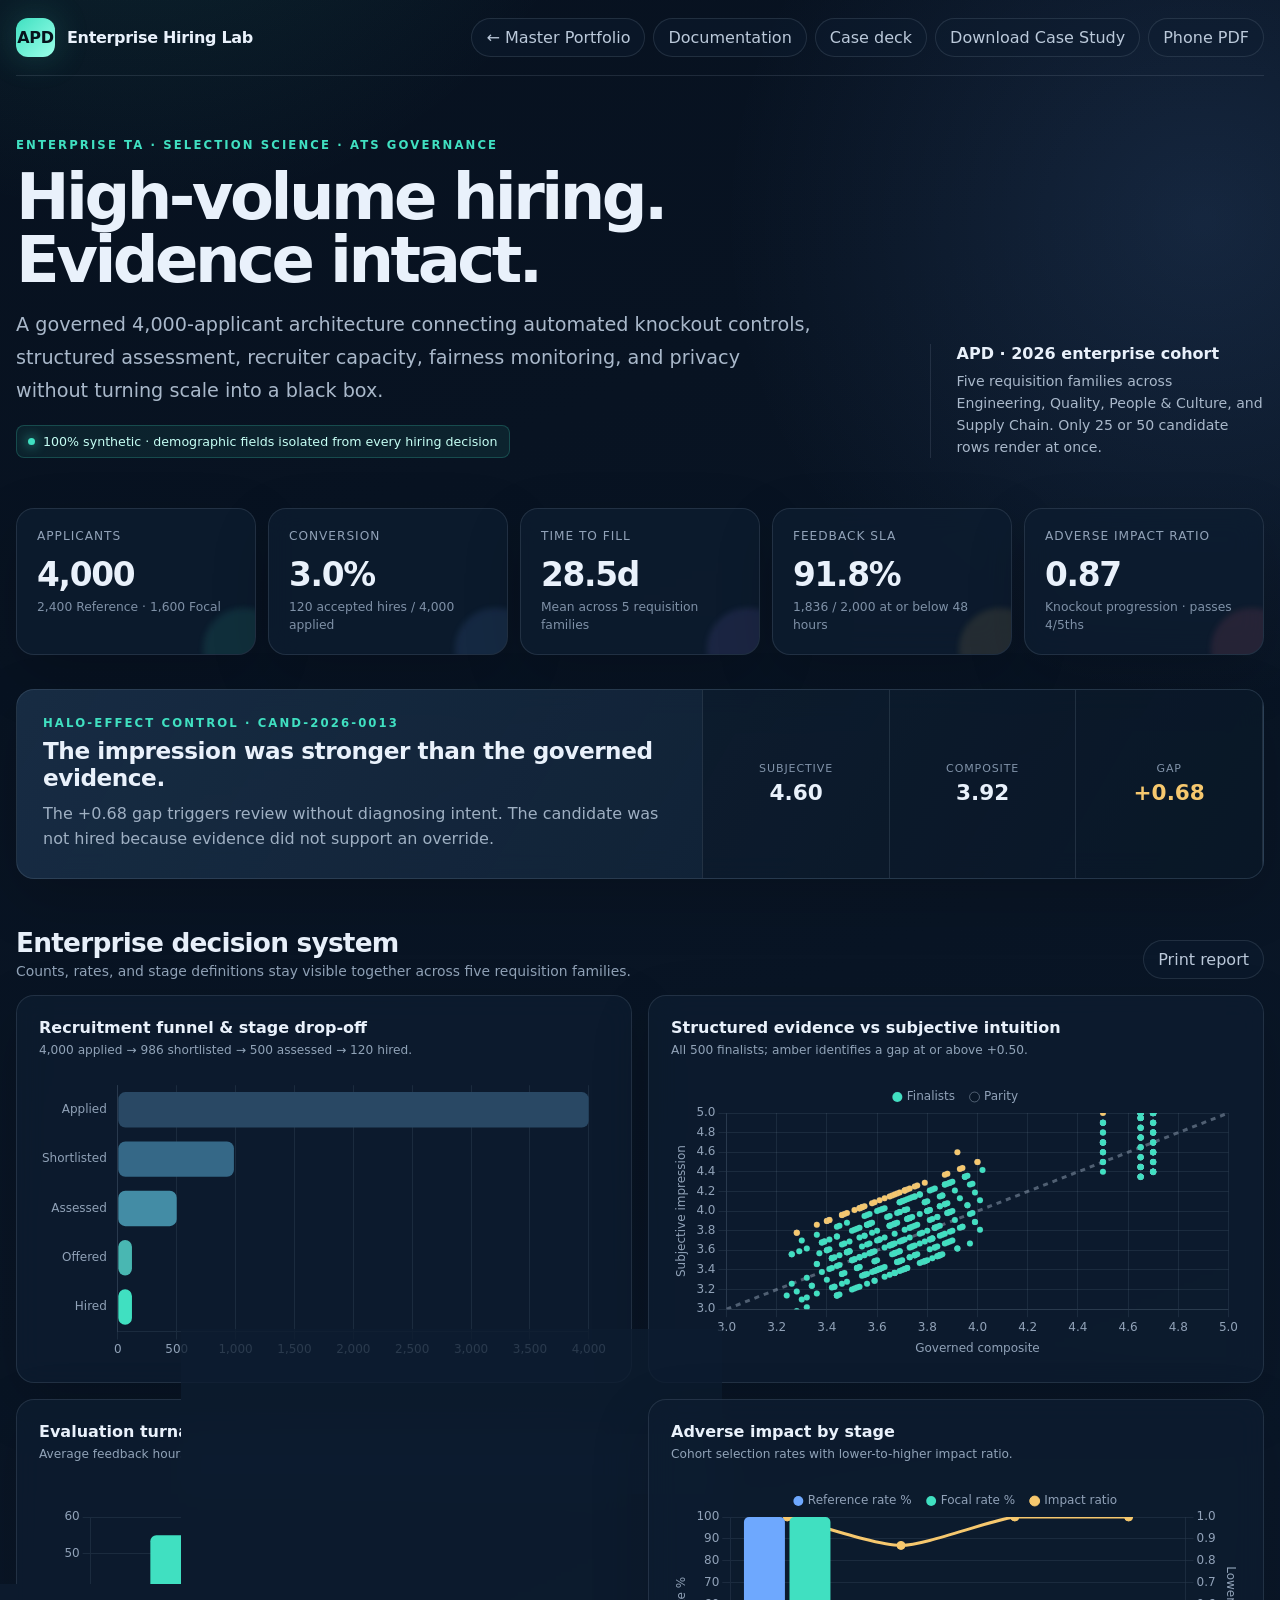
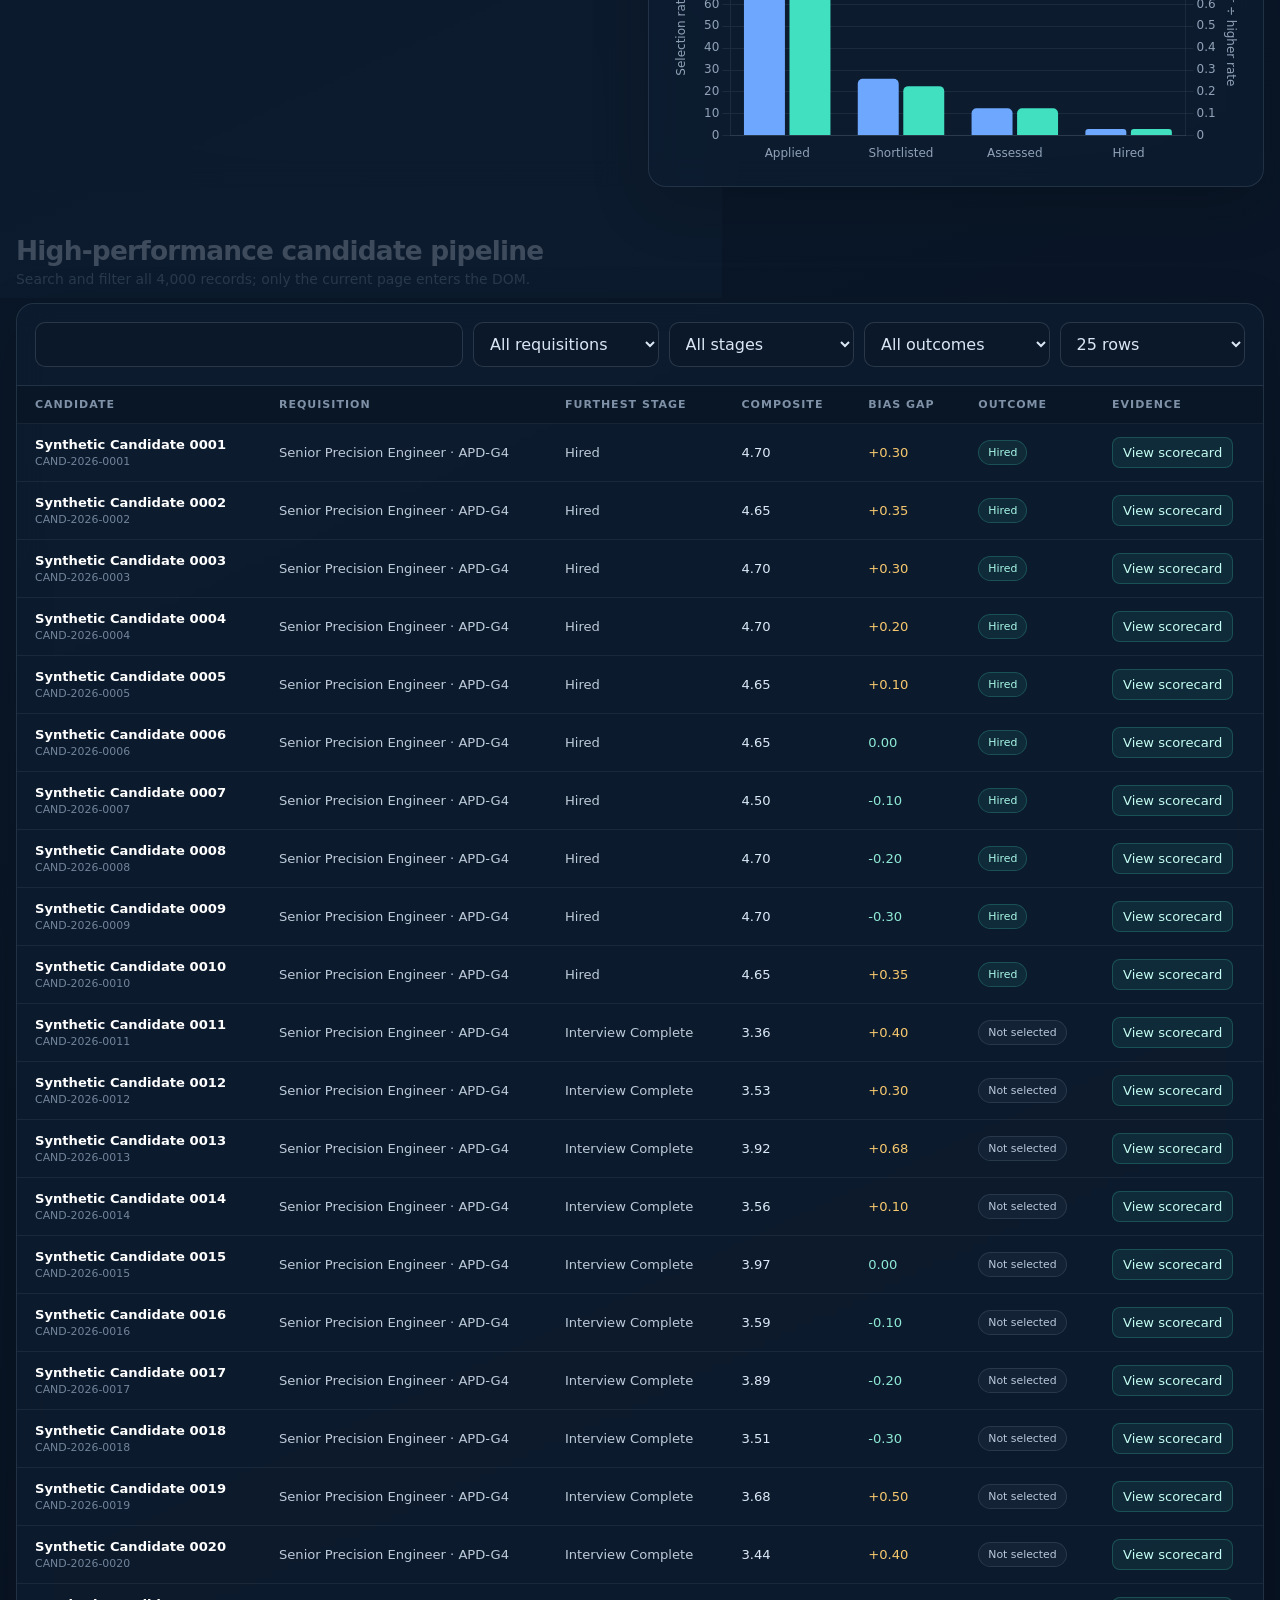
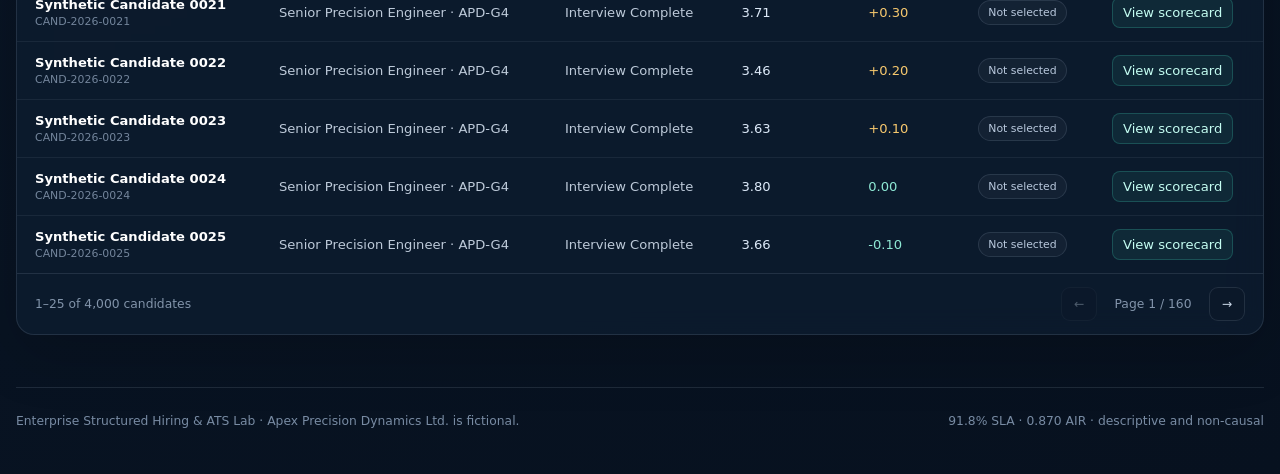
==== index.html @ 640406ba "feat: publish enterprise structured hiring and ATS architecture lab" ====
<!doctype html>
<html lang="en">
<head>
  <meta charset="utf-8">
  <meta name="viewport" content="width=device-width, initial-scale=1">
  <meta name="description" content="Enterprise high-volume structured hiring and ATS analytics using 4,000 fully synthetic candidates.">
  <title>Enterprise Structured Hiring & ATS Lab</title>
  <script src="vendor/chart.umd.min.js"></script>
  <style>
    :root{color-scheme:dark;--ink:#e9f1fb;--muted:#91a3b8;--panel:rgba(14,29,48,.78);--line:rgba(148,163,184,.17);--teal:#40e0c1;--blue:#6ea8fe;--amber:#f6c86e;--rose:#fb7185;--navy:#07111f}
    *{box-sizing:border-box}html{scroll-behavior:smooth}body{margin:0;min-height:100vh;color:var(--ink);background:radial-gradient(circle at 10% -8%,rgba(64,224,193,.13),transparent 32rem),radial-gradient(circle at 94% 6%,rgba(110,168,254,.13),transparent 30rem),linear-gradient(155deg,#07111f,#0a1728 48%,#07111f);font-family:Inter,ui-sans-serif,system-ui,-apple-system,BlinkMacSystemFont,"Segoe UI",sans-serif}
    body::before{content:"";position:fixed;inset:0;pointer-events:none;opacity:.18;background-image:linear-gradient(rgba(255,255,255,.025) 1px,transparent 1px),linear-gradient(90deg,rgba(255,255,255,.025) 1px,transparent 1px);background-size:42px 42px;mask-image:linear-gradient(to bottom,black,transparent 75%)}
    a{color:inherit}button,input,select{font:inherit}button{cursor:pointer}.shell{width:min(1500px,calc(100% - 32px));margin:auto;position:relative;z-index:1}.topbar{height:76px;display:flex;align-items:center;justify-content:space-between;border-bottom:1px solid var(--line)}.brand{display:flex;align-items:center;gap:12px;font-weight:800;letter-spacing:-.02em}.brand-mark{width:39px;height:39px;border-radius:12px;display:grid;place-items:center;color:#06131c;background:linear-gradient(135deg,var(--teal),#9bffe9);box-shadow:0 0 35px rgba(64,224,193,.22)}.nav{display:flex;gap:8px}.nav a,.ghost-btn{text-decoration:none;color:#bbc9da;border:1px solid var(--line);border-radius:999px;padding:9px 14px;background:rgba(15,29,48,.46);transition:.2s}.nav a:hover,.ghost-btn:hover{color:white;border-color:rgba(64,224,193,.45);transform:translateY(-1px)}
    .hero{display:grid;grid-template-columns:1.45fr .55fr;gap:32px;padding:62px 0 34px;align-items:end}.eyebrow{color:var(--teal);text-transform:uppercase;letter-spacing:.18em;font-size:.73rem;font-weight:850}h1{max-width:1000px;margin:14px 0 18px;font-size:clamp(2.6rem,5vw,5.5rem);line-height:.98;letter-spacing:-.055em}.hero p{max-width:800px;margin:0;color:#a9b8ca;font-size:clamp(1rem,1.5vw,1.2rem);line-height:1.7}.hero-aside{border-left:1px solid var(--line);padding-left:26px}.hero-aside strong{display:block;margin-bottom:8px}.hero-aside p{font-size:.88rem;line-height:1.55}.privacy-pill{display:inline-flex;align-items:center;gap:8px;margin-top:18px;padding:8px 11px;border-radius:8px;color:#c6fff5;background:rgba(64,224,193,.08);border:1px solid rgba(64,224,193,.22);font-size:.79rem}.dot{width:7px;height:7px;border-radius:50%;background:var(--teal);box-shadow:0 0 12px var(--teal)}
    .glass{border:1px solid var(--line);border-radius:18px;background:var(--panel);box-shadow:0 20px 60px rgba(0,0,0,.16);backdrop-filter:blur(14px)}.kpis{display:grid;grid-template-columns:repeat(5,1fr);gap:12px;margin:16px 0 34px}.kpi{padding:20px;min-height:138px;position:relative;overflow:hidden}.kpi::after{content:"";position:absolute;width:82px;height:82px;right:-30px;bottom:-36px;border-radius:50%;background:var(--accent,var(--teal));opacity:.11;filter:blur(3px)}.kpi-label{color:#91a2b8;font-size:.76rem;text-transform:uppercase;letter-spacing:.08em}.kpi-value{margin:13px 0 5px;font-size:2.05rem;letter-spacing:-.04em;font-weight:840}.kpi-note{color:#7f91a7;font-size:.77rem;line-height:1.4}
    .story{display:grid;grid-template-columns:1.1fr .9fr;margin-bottom:24px;overflow:hidden;background:linear-gradient(120deg,rgba(25,46,70,.92),rgba(13,31,50,.76))}.story-main{padding:26px}.story h2{margin:7px 0 10px;font-size:1.45rem;letter-spacing:-.02em}.story p{margin:0;color:#9fb0c3;line-height:1.6}.story-math{display:grid;grid-template-columns:repeat(3,1fr);background:rgba(4,13,24,.34);border-left:1px solid var(--line)}.story-math div{padding:24px 14px;display:grid;place-content:center;text-align:center;border-right:1px solid var(--line)}.story-math span{color:#8193a9;font-size:.69rem;text-transform:uppercase;letter-spacing:.08em}.story-math strong{margin-top:5px;font-size:1.35rem}.warn{color:var(--amber)}
    .section-head{display:flex;align-items:end;justify-content:space-between;gap:16px;margin:48px 0 16px}.section-head h2{margin:0;font-size:1.65rem;letter-spacing:-.03em}.section-head p{margin:5px 0 0;color:var(--muted);font-size:.87rem}.chart-grid{display:grid;grid-template-columns:repeat(2,minmax(0,1fr));gap:16px}.chart-card{min-height:370px;padding:22px}.chart-card h3{margin:0;font-size:1rem}.chart-card p{margin:6px 0 18px;color:var(--muted);font-size:.76rem}.chart-wrap{position:relative;height:285px}.chart-note{height:100%;display:grid;place-items:center;text-align:center;color:var(--muted);padding:20px;border:1px dashed var(--line);border-radius:12px}
    .pipeline{margin-bottom:52px;overflow:hidden}.toolbar{padding:18px;display:grid;grid-template-columns:minmax(230px,1.5fr) repeat(4,minmax(145px,.65fr));gap:10px;border-bottom:1px solid var(--line)}.control{width:100%;color:#dbe6f4;background:#0b1829;border:1px solid rgba(148,163,184,.22);border-radius:10px;padding:11px 12px;outline:none}.control:focus{border-color:var(--teal);box-shadow:0 0 0 3px rgba(64,224,193,.1)}select.control{color-scheme:dark}.table-scroll{overflow:auto;min-height:370px}table{width:100%;min-width:1020px;border-collapse:collapse}th{padding:12px 18px;color:#7f91a7;font-size:.69rem;text-transform:uppercase;letter-spacing:.09em;font-weight:750;text-align:left;background:rgba(4,13,24,.34)}td{padding:13px 18px;border-top:1px solid rgba(148,163,184,.1);color:#bdcad9;font-size:.82rem;vertical-align:middle}tbody tr:hover{background:rgba(110,168,254,.045)}.candidate{color:white;font-weight:720}.candidate small{display:block;color:#73859b;font-weight:500;margin-top:3px}.badge{display:inline-flex;border-radius:999px;padding:5px 9px;font-size:.68rem;border:1px solid var(--line);white-space:nowrap}.badge.good{color:#a9f9e8;background:rgba(64,224,193,.08);border-color:rgba(64,224,193,.22)}.badge.neutral{color:#b9c9dd;background:rgba(148,163,184,.06)}.score{color:#dce9f8;font-variant-numeric:tabular-nums}.gap-pos{color:var(--amber)}.gap-neg{color:#8ee8d4}.view-btn{color:#c4fdf2;background:rgba(64,224,193,.08);border:1px solid rgba(64,224,193,.22);border-radius:8px;padding:7px 10px}.view-btn:hover{background:rgba(64,224,193,.14)}
    .table-foot{padding:13px 18px;color:#8294aa;border-top:1px solid var(--line);font-size:.77rem;display:flex;justify-content:space-between;align-items:center;gap:16px}.pager{display:flex;align-items:center;gap:8px}.pager button{min-width:36px;height:34px;border-radius:9px;color:#c8d5e5;background:#0b1829;border:1px solid var(--line)}.pager button:disabled{opacity:.35;cursor:default}#page-indicator{min-width:96px;text-align:center;font-variant-numeric:tabular-nums}
    .drawer-layer{position:fixed;inset:0;z-index:50;visibility:hidden;pointer-events:none}.drawer-layer.open{visibility:visible;pointer-events:auto}.drawer-backdrop{position:absolute;inset:0;border:0;width:100%;background:rgba(1,7,15,.72);opacity:0;transition:opacity .25s}.drawer-layer.open .drawer-backdrop{opacity:1}.drawer{position:absolute;right:0;top:0;width:min(560px,100%);height:100%;overflow:auto;transform:translateX(102%);transition:transform .28s;padding:28px;background:#0a1727;border-left:1px solid rgba(148,163,184,.22);box-shadow:-30px 0 80px rgba(0,0,0,.35)}.drawer-layer.open .drawer{transform:translateX(0)}.drawer-close{float:right;width:38px;height:38px;border-radius:10px;color:#c9d6e5;background:#11243a;border:1px solid var(--line)}.drawer h2{margin:28px 0 4px;font-size:1.65rem}.drawer-sub{color:var(--muted);font-size:.82rem}.score-grid{display:grid;grid-template-columns:repeat(2,1fr);gap:10px;margin:22px 0}.mini{padding:15px;border-radius:12px;background:#0e2034;border:1px solid var(--line)}.mini span{display:block;color:#8092a8;font-size:.67rem;text-transform:uppercase;letter-spacing:.07em}.mini strong{display:block;margin-top:7px;font-size:1.2rem}.drawer-section{margin-top:26px}.drawer-section h3{font-size:.8rem;text-transform:uppercase;letter-spacing:.09em;color:#92a5bc}.bar-item{margin:13px 0}.bar-meta{display:flex;justify-content:space-between;gap:12px;font-size:.77rem;margin-bottom:6px}.meter{height:7px;border-radius:9px;background:#152b42;overflow:hidden}.meter i{display:block;height:100%;background:linear-gradient(90deg,var(--blue),var(--teal));border-radius:inherit}.formula{padding:16px;border-radius:12px;background:rgba(246,200,110,.06);border:1px solid rgba(246,200,110,.2);color:#f1dba9;font:.81rem/1.7 ui-monospace,SFMono-Regular,Menlo,monospace}.note-list{margin:0;padding-left:18px;color:#aab8c9;font-size:.81rem;line-height:1.65}.page-foot{padding:26px 0 46px;border-top:1px solid var(--line);color:#788ba3;font-size:.77rem;display:flex;justify-content:space-between;gap:20px}
    @media(max-width:1180px){.toolbar{grid-template-columns:repeat(3,1fr)}.hero{grid-template-columns:1fr}.hero-aside{border-left:0;border-top:1px solid var(--line);padding:18px 0 0}.kpis{grid-template-columns:repeat(3,1fr)}.story{grid-template-columns:1fr}.story-math{border-left:0;border-top:1px solid var(--line)}}@media(max-width:760px){.shell{width:min(100% - 22px,1500px)}.topbar{height:auto;padding:15px 0;align-items:stretch;flex-direction:column;gap:14px}.brand{min-height:44px}.nav{display:grid;grid-template-columns:repeat(2,minmax(0,1fr));width:100%;gap:8px}.nav a{display:flex;min-height:44px;align-items:center;justify-content:center;padding:8px 9px;text-align:center;font-size:.75rem}.nav a:last-child{grid-column:1/-1}.hero{padding-top:38px}.kpis,.chart-grid{grid-template-columns:1fr}.kpi{min-height:110px}.story-math{grid-template-columns:1fr}.story-math div{border-right:0;border-bottom:1px solid var(--line)}.toolbar{grid-template-columns:1fr}.control,.view-btn,.ghost-btn,.pager button{min-height:44px}.table-scroll{overscroll-behavior-inline:contain;-webkit-overflow-scrolling:touch}.section-head{align-items:flex-start;flex-direction:column}.table-foot,.page-foot{align-items:flex-start;flex-direction:column}.pager{width:100%;justify-content:space-between}}
    @media print{body{background:white;color:#102033}body::before,.topbar,.toolbar,.view-btn,.drawer-layer,.pager{display:none!important}.shell{width:100%}.hero{padding:20px 0}.hero p,.kpi-note,.section-head p,.chart-card p{color:#45566b}.glass,.chart-card,.kpi{background:white;color:#102033;box-shadow:none;border-color:#cbd5e1;break-inside:avoid}.kpis{grid-template-columns:repeat(5,1fr)}.pipeline{overflow:visible}table{min-width:0}}@media(prefers-reduced-motion:reduce){*,*::before,*::after{scroll-behavior:auto!important;transition:none!important;animation:none!important}}
  </style>
</head>
<body>
  <div class="shell">
    <header class="topbar"><div class="brand"><span class="brand-mark">APD</span><span>Enterprise Hiring Lab</span></div><nav class="nav" aria-label="Project navigation"><a href="https://azim-ux.github.io/people-operations-hris-portfolio/">← Master Portfolio</a><a href="README.md">Documentation</a><a href="slides.html">Case deck</a><a href="Structured_Hiring_and_ATS_Architecture_Case_Study.pdf" download>Download Case Study</a><a href="Structured_Hiring_and_ATS_Architecture_Mobile_Case_Study.pdf" target="_blank" rel="noopener">Phone PDF</a></nav></header>
    <main>
      <section class="hero">
        <div><div class="eyebrow">Enterprise TA · Selection science · ATS governance</div><h1>High-volume hiring. Evidence intact.</h1><p>A governed 4,000-applicant architecture connecting automated knockout controls, structured assessment, recruiter capacity, fairness monitoring, and privacy without turning scale into a black box.</p><div class="privacy-pill"><span class="dot"></span>100% synthetic · demographic fields isolated from every hiring decision</div></div>
        <aside class="hero-aside"><strong>APD · 2026 enterprise cohort</strong><p>Five requisition families across Engineering, Quality, People & Culture, and Supply Chain. Only 25 or 50 candidate rows render at once.</p></aside>
      </section>
      <section class="kpis" aria-label="Governed enterprise hiring KPIs">
        <article class="glass kpi" style="--accent:#40e0c1"><div class="kpi-label">Applicants</div><div class="kpi-value">4,000</div><div class="kpi-note">2,400 Reference · 1,600 Focal</div></article>
        <article class="glass kpi" style="--accent:#6ea8fe"><div class="kpi-label">Conversion</div><div class="kpi-value">3.0%</div><div class="kpi-note">120 accepted hires / 4,000 applied</div></article>
        <article class="glass kpi" style="--accent:#9f8cff"><div class="kpi-label">Time to fill</div><div class="kpi-value">28.5d</div><div class="kpi-note">Mean across 5 requisition families</div></article>
        <article class="glass kpi" style="--accent:#f6c86e"><div class="kpi-label">Feedback SLA</div><div class="kpi-value">91.8%</div><div class="kpi-note">1,836 / 2,000 at or below 48 hours</div></article>
        <article class="glass kpi" style="--accent:#fb7185"><div class="kpi-label">Adverse impact ratio</div><div class="kpi-value">0.87</div><div class="kpi-note">Knockout progression · passes 4/5ths</div></article>
      </section>
      <section class="glass story" aria-labelledby="control-title"><div class="story-main"><div class="eyebrow">Halo-effect control · CAND-2026-0013</div><h2 id="control-title">The impression was stronger than the governed evidence.</h2><p>The +0.68 gap triggers review without diagnosing intent. The candidate was not hired because evidence did not support an override.</p></div><div class="story-math"><div><span>Subjective</span><strong>4.60</strong></div><div><span>Composite</span><strong>3.92</strong></div><div><span>Gap</span><strong class="warn">+0.68</strong></div></div></section>
      <div class="section-head"><div><h2>Enterprise decision system</h2><p>Counts, rates, and stage definitions stay visible together across five requisition families.</p></div><button class="ghost-btn" type="button" onclick="window.print()">Print report</button></div>
      <section class="chart-grid" aria-label="Interactive hiring visualizations">
        <article class="glass chart-card"><h3>Recruitment funnel & stage drop-off</h3><p>4,000 applied → 986 shortlisted → 500 assessed → 120 hired.</p><div class="chart-wrap"><canvas id="funnel-chart" role="img" aria-label="Recruitment funnel bar chart">Applied 4000; shortlisted 986; interviewed 500; offered 120; hired 120.</canvas></div></article>
        <article class="glass chart-card"><h3>Structured evidence vs subjective intuition</h3><p>All 500 finalists; amber identifies a gap at or above +0.50.</p><div class="chart-wrap"><canvas id="bias-chart" role="img" aria-label="Scatter chart comparing composite and subjective scores">Finalist score comparison.</canvas></div></article>
        <article class="glass chart-card"><h3>Evaluation turnaround & SLA by department</h3><p>Average feedback hours with percent submitted at or below 48 hours.</p><div class="chart-wrap"><canvas id="sla-chart" role="img" aria-label="Grouped bar chart of turnaround and SLA by department">Department feedback performance.</canvas></div></article>
        <article class="glass chart-card"><h3>Adverse impact by stage</h3><p>Cohort selection rates with lower-to-higher impact ratio.</p><div class="chart-wrap"><canvas id="fairness-chart" role="img" aria-label="Combined chart of selection rates and adverse impact">Cohort progression rates.</canvas></div></article>
      </section>
      <div class="section-head" id="pipeline"><div><h2>High-performance candidate pipeline</h2><p>Search and filter all 4,000 records; only the current page enters the DOM.</p></div></div>
      <section class="glass pipeline" aria-label="Candidate pipeline">
        <div class="toolbar">
          <input class="control" id="candidate-search" type="search" aria-label="Search candidate name or ID">
          <select class="control" id="requisition-filter" aria-label="Filter by requisition"><option value="">All requisitions</option><option value="REQ-2026-ENG-G4">Senior Precision Engineer</option><option value="REQ-2026-ENG-G1">CNC Machinist Trainee</option><option value="REQ-2026-QUA-G3">Quality Assurance Specialist</option><option value="REQ-2026-PNC-G2">People Operations Specialist</option><option value="REQ-2026-SCM-G2">Supply Chain Associate</option></select>
          <select class="control" id="stage-filter" aria-label="Filter by stage"><option value="">All stages</option><option>Application Review</option><option>Shortlisted</option><option>Interview Complete</option><option>Hired</option></select>
          <select class="control" id="status-filter" aria-label="Filter by outcome"><option value="">All outcomes</option><option value="Hired">Hired</option><option value="Not selected">Not selected</option></select>
          <select class="control" id="page-size" aria-label="Rows per page"><option value="25" selected>25 rows</option><option value="50">50 rows</option></select>
        </div>
        <div class="table-scroll"><table><thead><tr><th>Candidate</th><th>Requisition</th><th>Furthest stage</th><th>Composite</th><th>Bias gap</th><th>Outcome</th><th>Evidence</th></tr></thead><tbody id="pipeline-table-body"></tbody></table></div>
        <div class="table-foot"><span id="result-count">1–25 of 4,000 candidates</span><div class="pager"><button id="previous-page" type="button" aria-label="Previous candidate page">←</button><span id="page-indicator">Page 1 / 160</span><button id="next-page" type="button" aria-label="Next candidate page">→</button></div></div>
      </section>
    </main>
    <footer class="page-foot"><span>Enterprise Structured Hiring & ATS Lab · Apex Precision Dynamics Ltd. is fictional.</span><span>91.8% SLA · 0.870 AIR · descriptive and non-causal</span></footer>
  </div>
  <div class="drawer-layer" id="scorecard-drawer" aria-hidden="true"><button class="drawer-backdrop" type="button" aria-label="Close scorecard"></button><aside class="drawer" role="dialog" aria-modal="true" aria-labelledby="drawer-title"><button class="drawer-close" id="close-scorecard" type="button" aria-label="Close scorecard">×</button><div id="drawer-content"></div></aside></div>
  <script id="requisitions-data" type="application/json">[
{"Requisition_ID":"REQ-2026-ENG-G4","Job_Title":"Senior Precision Engineer","Department":"Engineering","Grade":"APD-G4","Hiring_Manager_ID":"APD-MGR-01","Target_Headcount":"10","Open_Date":"2026-01-05","Close_Date":"2026-02-08","Days_to_Fill":"34.0","Status":"Filled","Sourcing_Channel_Primary":"LinkedIn Recruiter","Total_Applicants":"800","Shortlisted":"197","Interviewed":"100","Offered":"10","Hired":"10"},
{"Requisition_ID":"REQ-2026-ENG-G1","Job_Title":"CNC Precision Machinist Trainee","Department":"Engineering","Grade":"APD-G1","Hiring_Manager_ID":"APD-MGR-04","Target_Headcount":"60","Open_Date":"2026-01-10","Close_Date":"2026-02-01","Days_to_Fill":"22.0","Status":"Filled","Sourcing_Channel_Primary":"Skills Academy","Total_Applicants":"1600","Shortlisted":"395","Interviewed":"200","Offered":"60","Hired":"60"},
{"Requisition_ID":"REQ-2026-QUA-G3","Job_Title":"Quality Assurance Specialist","Department":"Quality","Grade":"APD-G3","Hiring_Manager_ID":"APD-MGR-03","Target_Headcount":"15","Open_Date":"2026-02-01","Close_Date":"2026-03-03","Days_to_Fill":"30.0","Status":"Filled","Sourcing_Channel_Primary":"Employee Referral","Total_Applicants":"600","Shortlisted":"148","Interviewed":"75","Offered":"15","Hired":"15"},
{"Requisition_ID":"REQ-2026-PNC-G2","Job_Title":"People Operations Specialist","Department":"People & Culture","Grade":"APD-G2","Hiring_Manager_ID":"APD-MGR-02","Target_Headcount":"10","Open_Date":"2026-01-15","Close_Date":"2026-02-10","Days_to_Fill":"26.0","Status":"Filled","Sourcing_Channel_Primary":"Direct Career Portal","Total_Applicants":"400","Shortlisted":"98","Interviewed":"50","Offered":"10","Hired":"10"},
{"Requisition_ID":"REQ-2026-SCM-G2","Job_Title":"Supply Chain & Logistics Associate","Department":"Supply Chain","Grade":"APD-G2","Hiring_Manager_ID":"APD-MGR-05","Target_Headcount":"25","Open_Date":"2026-02-05","Close_Date":"2026-03-07","Days_to_Fill":"30.5","Status":"Filled","Sourcing_Channel_Primary":"Regional Hiring Drive","Total_Applicants":"600","Shortlisted":"148","Interviewed":"75","Offered":"25","Hired":"25"}
]</script>
  <script id="candidates-data" type="application/json">[
{"Candidate_ID":"CAND-2026-0001","Full_Name":"Synthetic Candidate 0001","Gender":"Male","Demographic_Cohort":"Reference Group","Requisition_ID":"REQ-2026-ENG-G4","Applied_Date":"2026-01-12","Source_Channel":"Skills Academy","Current_Stage":"Hired","Disposition_Reason":"Selected - highest governed composite","Resume_Screen_Score":"4.10","Phone_Screen_Score":"4.30","Work_Sample_Score":"4.80","Structured_Interview_Score":"4.65","Job_Knowledge_Score":"4.60","Composite_Score":"4.70","Subjective_Impression_Score":"5.00","Bias_Variance_Gap":"0.30","Offer_Extended":"Yes","Offer_Accepted":"Yes","Hired_Date":"2026-02-08"},
{"Candidate_ID":"CAND-2026-0002","Full_Name":"Synthetic Candidate 0002","Gender":"Male","Demographic_Cohort":"Reference Group","Requisition_ID":"REQ-2026-ENG-G4","Applied_Date":"2026-01-06","Source_Channel":"Direct Career Portal","Current_Stage":"Hired","Disposition_Reason":"Selected - highest governed composite","Resume_Screen_Score":"3.40","Phone_Screen_Score":"3.80","Work_Sample_Score":"4.60","Structured_Interview_Score":"4.63","Job_Knowledge_Score":"4.80","Composite_Score":"4.65","Subjective_Impression_Score":"5.00","Bias_Variance_Gap":"0.35","Offer_Extended":"Yes","Offer_Accepted":"Yes","Hired_Date":"2026-02-08"},
{"Candidate_ID":"CAND-2026-0003","Full_Name":"Synthetic Candidate 0003","Gender":"Male","Demographic_Cohort":"Reference Group","Requisition_ID":"REQ-2026-ENG-G4","Applied_Date":"2026-01-13","Source_Channel":"Regional Hiring Drive","Current_Stage":"Hired","Disposition_Reason":"Selected - highest governed composite","Resume_Screen_Score":"4.10","Phone_Screen_Score":"3.30","Work_Sample_Score":"4.90","Structured_Interview_Score":"4.60","Job_Knowledge_Score":"4.50","Composite_Score":"4.70","Subjective_Impression_Score":"5.00","Bias_Variance_Gap":"0.30","Offer_Extended":"Yes","Offer_Accepted":"Yes","Hired_Date":"2026-02-08"},
{"Candidate_ID":"CAND-2026-0004","Full_Name":"Synthetic Candidate 0004","Gender":"Female","Demographic_Cohort":"Focal Group","Requisition_ID":"REQ-2026-ENG-G4","Applied_Date":"2026-01-07","Source_Channel":"Employee Referral","Current_Stage":"Hired","Disposition_Reason":"Selected - highest governed composite","Resume_Screen_Score":"3.40","Phone_Screen_Score":"4.40","Work_Sample_Score":"4.80","Structured_Interview_Score":"4.65","Job_Knowledge_Score":"4.60","Composite_Score":"4.70","Subjective_Impression_Score":"4.90","Bias_Variance_Gap":"0.20","Offer_Extended":"Yes","Offer_Accepted":"Yes","Hired_Date":"2026-02-08"},
{"Candidate_ID":"CAND-2026-0005","Full_Name":"Synthetic Candidate 0005","Gender":"Female","Demographic_Cohort":"Focal Group","Requisition_ID":"REQ-2026-ENG-G4","Applied_Date":"2026-01-14","Source_Channel":"LinkedIn Recruiter","Current_Stage":"Hired","Disposition_Reason":"Selected - highest governed composite","Resume_Screen_Score":"4.10","Phone_Screen_Score":"3.90","Work_Sample_Score":"4.60","Structured_Interview_Score":"4.63","Job_Knowledge_Score":"4.80","Composite_Score":"4.65","Subjective_Impression_Score":"4.75","Bias_Variance_Gap":"0.10","Offer_Extended":"Yes","Offer_Accepted":"Yes","Hired_Date":"2026-02-08"},
{"Candidate_ID":"CAND-2026-0006","Full_Name":"Synthetic Candidate 0006","Gender":"Male","Demographic_Cohort":"Reference Group","Requisition_ID":"REQ-2026-ENG-G4","Applied_Date":"2026-01-08","Source_Channel":"Skills Academy","Current_Stage":"Hired","Disposition_Reason":"Selected - highest governed composite","Resume_Screen_Score":"3.40","Phone_Screen_Score":"3.40","Work_Sample_Score":"4.70","Structured_Interview_Score":"4.58","Job_Knowledge_Score":"4.70","Composite_Score":"4.65","Subjective_Impression_Score":"4.65","Bias_Variance_Gap":"0.00","Offer_Extended":"Yes","Offer_Accepted":"Yes","Hired_Date":"2026-02-08"},
{"Candidate_ID":"CAND-2026-0007","Full_Name":"Synthetic Candidate 0007","Gender":"Male","Demographic_Cohort":"Reference Group","Requisition_ID":"REQ-2026-ENG-G4","Applied_Date":"2026-01-15","Source_Channel":"Direct Career Portal","Current_Stage":"Hired","Disposition_Reason":"Selected - highest governed composite","Resume_Screen_Score":"4.10","Phone_Screen_Score":"4.50","Work_Sample_Score":"4.50","Structured_Interview_Score":"4.55","Job_Knowledge_Score":"4.40","Composite_Score":"4.50","Subjective_Impression_Score":"4.40","Bias_Variance_Gap":"-0.10","Offer_Extended":"Yes","Offer_Accepted":"Yes","Hired_Date":"2026-02-08"},
{"Candidate_ID":"CAND-2026-0008","Full_Name":"Synthetic Candidate 0008","Gender":"Male","Demographic_Cohort":"Reference Group","Requisition_ID":"REQ-2026-ENG-G4","Applied_Date":"2026-01-09","Source_Channel":"Regional Hiring Drive","Current_Stage":"Hired","Disposition_Reason":"Selected - highest governed composite","Resume_Screen_Score":"3.40","Phone_Screen_Score":"4.00","Work_Sample_Score":"4.80","Structured_Interview_Score":"4.65","Job_Knowledge_Score":"4.60","Composite_Score":"4.70","Subjective_Impression_Score":"4.50","Bias_Variance_Gap":"-0.20","Offer_Extended":"Yes","Offer_Accepted":"Yes","Hired_Date":"2026-02-08"},
{"Candidate_ID":"CAND-2026-0009","Full_Name":"Synthetic Candidate 0009","Gender":"Female","Demographic_Cohort":"Focal Group","Requisition_ID":"REQ-2026-ENG-G4","Applied_Date":"2026-01-16","Source_Channel":"Employee Referral","Current_Stage":"Hired","Disposition_Reason":"Selected - highest governed composite","Resume_Screen_Score":"4.10","Phone_Screen_Score":"3.50","Work_Sample_Score":"4.90","Structured_Interview_Score":"4.60","Job_Knowledge_Score":"4.50","Composite_Score":"4.70","Subjective_Impression_Score":"4.40","Bias_Variance_Gap":"-0.30","Offer_Extended":"Yes","Offer_Accepted":"Yes","Hired_Date":"2026-02-08"},
{"Candidate_ID":"CAND-2026-0010","Full_Name":"Synthetic Candidate 0010","Gender":"Female","Demographic_Cohort":"Focal Group","Requisition_ID":"REQ-2026-ENG-G4","Applied_Date":"2026-01-10","Source_Channel":"LinkedIn Recruiter","Current_Stage":"Hired","Disposition_Reason":"Selected - highest governed composite","Resume_Screen_Score":"3.40","Phone_Screen_Score":"4.60","Work_Sample_Score":"4.70","Structured_Interview_Score":"4.58","Job_Knowledge_Score":"4.70","Composite_Score":"4.65","Subjective_Impression_Score":"5.00","Bias_Variance_Gap":"0.35","Offer_Extended":"Yes","Offer_Accepted":"Yes","Hired_Date":"2026-02-08"},
{"Candidate_ID":"CAND-2026-0011","Full_Name":"Synthetic Candidate 0011","Gender":"Male","Demographic_Cohort":"Reference Group","Requisition_ID":"REQ-2026-ENG-G4","Applied_Date":"2026-01-17","Source_Channel":"Skills Academy","Current_Stage":"Interview Complete","Disposition_Reason":"Composite below requisition threshold","Resume_Screen_Score":"4.10","Phone_Screen_Score":"4.10","Work_Sample_Score":"3.20","Structured_Interview_Score":"3.40","Job_Knowledge_Score":"3.60","Composite_Score":"3.36","Subjective_Impression_Score":"3.76","Bias_Variance_Gap":"0.40","Offer_Extended":"No","Offer_Accepted":"No","Hired_Date":""},
{"Candidate_ID":"CAND-2026-0012","Full_Name":"Synthetic Candidate 0012","Gender":"Male","Demographic_Cohort":"Reference Group","Requisition_ID":"REQ-2026-ENG-G4","Applied_Date":"2026-01-11","Source_Channel":"Direct Career Portal","Current_Stage":"Interview Complete","Disposition_Reason":"Composite below requisition threshold","Resume_Screen_Score":"3.40","Phone_Screen_Score":"3.60","Work_Sample_Score":"3.70","Structured_Interview_Score":"3.58","Job_Knowledge_Score":"3.10","Composite_Score":"3.53","Subjective_Impression_Score":"3.83","Bias_Variance_Gap":"0.30","Offer_Extended":"No","Offer_Accepted":"No","Hired_Date":""},
{"Candidate_ID":"CAND-2026-0013","Full_Name":"Synthetic Candidate 0013","Gender":"Male","Demographic_Cohort":"Reference Group","Requisition_ID":"REQ-2026-ENG-G4","Applied_Date":"2026-01-05","Source_Channel":"Regional Hiring Drive","Current_Stage":"Interview Complete","Disposition_Reason":"Halo Effect control - evidence did not support override","Resume_Screen_Score":"4.10","Phone_Screen_Score":"4.70","Work_Sample_Score":"4.00","Structured_Interview_Score":"3.80","Job_Knowledge_Score":"4.00","Composite_Score":"3.92","Subjective_Impression_Score":"4.60","Bias_Variance_Gap":"0.68","Offer_Extended":"No","Offer_Accepted":"No","Hired_Date":""},
{"Candidate_ID":"CAND-2026-0014","Full_Name":"Synthetic Candidate 0014","Gender":"Female","Demographic_Cohort":"Focal Group","Requisition_ID":"REQ-2026-ENG-G4","Applied_Date":"2026-01-12","Source_Channel":"Employee Referral","Current_Stage":"Interview Complete","Disposition_Reason":"Composite below requisition threshold","Resume_Screen_Score":"3.40","Phone_Screen_Score":"4.20","Work_Sample_Score":"3.60","Structured_Interview_Score":"3.65","Job_Knowledge_Score":"3.30","Composite_Score":"3.56","Subjective_Impression_Score":"3.66","Bias_Variance_Gap":"0.10","Offer_Extended":"No","Offer_Accepted":"No","Hired_Date":""},
{"Candidate_ID":"CAND-2026-0015","Full_Name":"Synthetic Candidate 0015","Gender":"Female","Demographic_Cohort":"Focal Group","Requisition_ID":"REQ-2026-ENG-G4","Applied_Date":"2026-01-06","Source_Channel":"LinkedIn Recruiter","Current_Stage":"Interview Complete","Disposition_Reason":"Composite below requisition threshold","Resume_Screen_Score":"4.10","Phone_Screen_Score":"3.70","Work_Sample_Score":"4.10","Structured_Interview_Score":"3.83","Job_Knowledge_Score":"4.00","Composite_Score":"3.97","Subjective_Impression_Score":"3.97","Bias_Variance_Gap":"0.00","Offer_Extended":"No","Offer_Accepted":"No","Hired_Date":""},
{"Candidate_ID":"CAND-2026-0016","Full_Name":"Synthetic Candidate 0016","Gender":"Male","Demographic_Cohort":"Reference Group","Requisition_ID":"REQ-2026-ENG-G4","Applied_Date":"2026-01-13","Source_Channel":"Skills Academy","Current_Stage":"Interview Complete","Disposition_Reason":"Composite below requisition threshold","Resume_Screen_Score":"3.40","Phone_Screen_Score":"3.20","Work_Sample_Score":"3.50","Structured_Interview_Score":"3.73","Job_Knowledge_Score":"3.50","Composite_Score":"3.59","Subjective_Impression_Score":"3.49","Bias_Variance_Gap":"-0.10","Offer_Extended":"No","Offer_Accepted":"No","Hired_Date":""},
{"Candidate_ID":"CAND-2026-0017","Full_Name":"Synthetic Candidate 0017","Gender":"Male","Demographic_Cohort":"Reference Group","Requisition_ID":"REQ-2026-ENG-G4","Applied_Date":"2026-01-07","Source_Channel":"Direct Career Portal","Current_Stage":"Interview Complete","Disposition_Reason":"Composite below requisition threshold","Resume_Screen_Score":"4.10","Phone_Screen_Score":"4.30","Work_Sample_Score":"4.00","Structured_Interview_Score":"3.63","Job_Knowledge_Score":"4.20","Composite_Score":"3.89","Subjective_Impression_Score":"3.69","Bias_Variance_Gap":"-0.20","Offer_Extended":"No","Offer_Accepted":"No","Hired_Date":""},
{"Candidate_ID":"CAND-2026-0018","Full_Name":"Synthetic Candidate 0018","Gender":"Male","Demographic_Cohort":"Reference Group","Requisition_ID":"REQ-2026-ENG-G4","Applied_Date":"2026-01-14","Source_Channel":"Regional Hiring Drive","Current_Stage":"Interview Complete","Disposition_Reason":"Composite below requisition threshold","Resume_Screen_Score":"3.40","Phone_Screen_Score":"3.80","Work_Sample_Score":"3.40","Structured_Interview_Score":"3.53","Job_Knowledge_Score":"3.70","Composite_Score":"3.51","Subjective_Impression_Score":"3.21","Bias_Variance_Gap":"-0.30","Offer_Extended":"No","Offer_Accepted":"No","Hired_Date":""},
{"Candidate_ID":"CAND-2026-0019","Full_Name":"Synthetic Candidate 0019","Gender":"Female","Demographic_Cohort":"Focal Group","Requisition_ID":"REQ-2026-ENG-G4","Applied_Date":"2026-01-08","Source_Channel":"Employee Referral","Current_Stage":"Interview Complete","Disposition_Reason":"Composite below requisition threshold","Resume_Screen_Score":"4.10","Phone_Screen_Score":"3.30","Work_Sample_Score":"3.90","Structured_Interview_Score":"3.70","Job_Knowledge_Score":"3.20","Composite_Score":"3.68","Subjective_Impression_Score":"4.18","Bias_Variance_Gap":"0.50","Offer_Extended":"No","Offer_Accepted":"No","Hired_Date":""},
{"Candidate_ID":"CAND-2026-0020","Full_Name":"Synthetic Candidate 0020","Gender":"Female","Demographic_Cohort":"Focal Group","Requisition_ID":"REQ-2026-ENG-G4","Applied_Date":"2026-01-15","Source_Channel":"LinkedIn Recruiter","Current_Stage":"Interview Complete","Disposition_Reason":"Composite below requisition threshold","Resume_Screen_Score":"3.40","Phone_Screen_Score":"4.40","Work_Sample_Score":"3.30","Structured_Interview_Score":"3.35","Job_Knowledge_Score":"3.90","Composite_Score":"3.44","Subjective_Impression_Score":"3.84","Bias_Variance_Gap":"0.40","Offer_Extended":"No","Offer_Accepted":"No","Hired_Date":""},
{"Candidate_ID":"CAND-2026-0021","Full_Name":"Synthetic Candidate 0021","Gender":"Male","Demographic_Cohort":"Reference Group","Requisition_ID":"REQ-2026-ENG-G4","Applied_Date":"2026-01-09","Source_Channel":"Skills Academy","Current_Stage":"Interview Complete","Disposition_Reason":"Composite below requisition threshold","Resume_Screen_Score":"4.10","Phone_Screen_Score":"3.90","Work_Sample_Score":"3.80","Structured_Interview_Score":"3.78","Job_Knowledge_Score":"3.40","Composite_Score":"3.71","Subjective_Impression_Score":"4.01","Bias_Variance_Gap":"0.30","Offer_Extended":"No","Offer_Accepted":"No","Hired_Date":""},
{"Candidate_ID":"CAND-2026-0022","Full_Name":"Synthetic Candidate 0022","Gender":"Male","Demographic_Cohort":"Reference Group","Requisition_ID":"REQ-2026-ENG-G4","Applied_Date":"2026-01-16","Source_Channel":"Direct Career Portal","Current_Stage":"Interview Complete","Disposition_Reason":"Composite below requisition threshold","Resume_Screen_Score":"3.40","Phone_Screen_Score":"3.40","Work_Sample_Score":"3.20","Structured_Interview_Score":"3.40","Job_Knowledge_Score":"4.10","Composite_Score":"3.46","Subjective_Impression_Score":"3.66","Bias_Variance_Gap":"0.20","Offer_Extended":"No","Offer_Accepted":"No","Hired_Date":""},
{"Candidate_ID":"CAND-2026-0023","Full_Name":"Synthetic Candidate 0023","Gender":"Male","Demographic_Cohort":"Reference Group","Requisition_ID":"REQ-2026-ENG-G4","Applied_Date":"2026-01-10","Source_Channel":"Regional Hiring Drive","Current_Stage":"Interview Complete","Disposition_Reason":"Composite below requisition threshold","Resume_Screen_Score":"4.10","Phone_Screen_Score":"4.50","Work_Sample_Score":"3.70","Structured_Interview_Score":"3.58","Job_Knowledge_Score":"3.60","Composite_Score":"3.63","Subjective_Impression_Score":"3.73","Bias_Variance_Gap":"0.10","Offer_Extended":"No","Offer_Accepted":"No","Hired_Date":""},
{"Candidate_ID":"CAND-2026-0024","Full_Name":"Synthetic Candidate 0024","Gender":"Female","Demographic_Cohort":"Focal Group","Requisition_ID":"REQ-2026-ENG-G4","Applied_Date":"2026-01-17","Source_Channel":"Employee Referral","Current_Stage":"Interview Complete","Disposition_Reason":"Composite below requisition threshold","Resume_Screen_Score":"3.40","Phone_Screen_Score":"4.00","Work_Sample_Score":"4.20","Structured_Interview_Score":"3.75","Job_Knowledge_Score":"3.10","Composite_Score":"3.80","Subjective_Impression_Score":"3.80","Bias_Variance_Gap":"0.00","Offer_Extended":"No","Offer_Accepted":"No","Hired_Date":""},
{"Candidate_ID":"CAND-2026-0025","Full_Name":"Synthetic Candidate 0025","Gender":"Female","Demographic_Cohort":"Focal Group","Requisition_ID":"REQ-2026-ENG-G4","Applied_Date":"2026-01-11","Source_Channel":"LinkedIn Recruiter","Current_Stage":"Interview Complete","Disposition_Reason":"Composite below requisition threshold","Resume_Screen_Score":"4.10","Phone_Screen_Score":"3.50","Work_Sample_Score":"3.60","Structured_Interview_Score":"3.65","Job_Knowledge_Score":"3.80","Composite_Score":"3.66","Subjective_Impression_Score":"3.56","Bias_Variance_Gap":"-0.10","Offer_Extended":"No","Offer_Accepted":"No","Hired_Date":""},
{"Candidate_ID":"CAND-2026-0026","Full_Name":"Synthetic Candidate 0026","Gender":"Male","Demographic_Cohort":"Reference Group","Requisition_ID":"REQ-2026-ENG-G4","Applied_Date":"2026-01-05","Source_Channel":"Skills Academy","Current_Stage":"Interview Complete","Disposition_Reason":"Composite below requisition threshold","Resume_Screen_Score":"3.40","Phone_Screen_Score":"4.60","Work_Sample_Score":"4.10","Structured_Interview_Score":"3.83","Job_Knowledge_Score":"3.30","Composite_Score":"3.83","Subjective_Impression_Score":"3.63","Bias_Variance_Gap":"-0.20","Offer_Extended":"No","Offer_Accepted":"No","Hired_Date":""},
{"Candidate_ID":"CAND-2026-0027","Full_Name":"Synthetic Candidate 0027","Gender":"Male","Demographic_Cohort":"Reference Group","Requisition_ID":"REQ-2026-ENG-G4","Applied_Date":"2026-01-12","Source_Channel":"Direct Career Portal","Current_Stage":"Interview Complete","Disposition_Reason":"Composite below requisition threshold","Resume_Screen_Score":"4.10","Phone_Screen_Score":"4.10","Work_Sample_Score":"3.50","Structured_Interview_Score":"3.73","Job_Knowledge_Score":"4.00","Composite_Score":"3.69","Subjective_Impression_Score":"3.39","Bias_Variance_Gap":"-0.30","Offer_Extended":"No","Offer_Accepted":"No","Hired_Date":""},
{"Candidate_ID":"CAND-2026-0028","Full_Name":"Synthetic Candidate 0028","Gender":"Male","Demographic_Cohort":"Reference Group","Requisition_ID":"REQ-2026-ENG-G4","Applied_Date":"2026-01-06","Source_Channel":"Regional Hiring Drive","Current_Stage":"Interview Complete","Disposition_Reason":"Composite below requisition threshold","Resume_Screen_Score":"3.40","Phone_Screen_Score":"3.60","Work_Sample_Score":"4.00","Structured_Interview_Score":"3.63","Job_Knowledge_Score":"3.50","Composite_Score":"3.75","Subjective_Impression_Score":"4.25","Bias_Variance_Gap":"0.50","Offer_Extended":"No","Offer_Accepted":"No","Hired_Date":""},
{"Candidate_ID":"CAND-2026-0029","Full_Name":"Synthetic Candidate 0029","Gender":"Female","Demographic_Cohort":"Focal Group","Requisition_ID":"REQ-2026-ENG-G4","Applied_Date":"2026-01-13","Source_Channel":"Employee Referral","Current_Stage":"Interview Complete","Disposition_Reason":"Composite below requisition threshold","Resume_Screen_Score":"4.10","Phone_Screen_Score":"4.70","Work_Sample_Score":"3.40","Structured_Interview_Score":"3.53","Job_Knowledge_Score":"4.20","Composite_Score":"3.61","Subjective_Impression_Score":"4.01","Bias_Variance_Gap":"0.40","Offer_Extended":"No","Offer_Accepted":"No","Hired_Date":""},
{"Candidate_ID":"CAND-2026-0030","Full_Name":"Synthetic Candidate 0030","Gender":"Female","Demographic_Cohort":"Focal Group","Requisition_ID":"REQ-2026-ENG-G4","Applied_Date":"2026-01-07","Source_Channel":"LinkedIn Recruiter","Current_Stage":"Interview Complete","Disposition_Reason":"Composite below requisition threshold","Resume_Screen_Score":"3.40","Phone_Screen_Score":"4.20","Work_Sample_Score":"3.90","Structured_Interview_Score":"3.45","Job_Knowledge_Score":"3.70","Composite_Score":"3.68","Subjective_Impression_Score":"3.98","Bias_Variance_Gap":"0.30","Offer_Extended":"No","Offer_Accepted":"No","Hired_Date":""},
{"Candidate_ID":"CAND-2026-0031","Full_Name":"Synthetic Candidate 0031","Gender":"Male","Demographic_Cohort":"Reference Group","Requisition_ID":"REQ-2026-ENG-G4","Applied_Date":"2026-01-14","Source_Channel":"Skills Academy","Current_Stage":"Interview Complete","Disposition_Reason":"Composite below requisition threshold","Resume_Screen_Score":"4.10","Phone_Screen_Score":"3.70","Work_Sample_Score":"3.30","Structured_Interview_Score":"3.60","Job_Knowledge_Score":"3.20","Composite_Score":"3.40","Subjective_Impression_Score":"3.60","Bias_Variance_Gap":"0.20","Offer_Extended":"No","Offer_Accepted":"No","Hired_Date":""},
{"Candidate_ID":"CAND-2026-0032","Full_Name":"Synthetic Candidate 0032","Gender":"Male","Demographic_Cohort":"Reference Group","Requisition_ID":"REQ-2026-ENG-G4","Applied_Date":"2026-01-08","Source_Channel":"Direct Career Portal","Current_Stage":"Interview Complete","Disposition_Reason":"Composite below requisition threshold","Resume_Screen_Score":"3.40","Phone_Screen_Score":"3.20","Work_Sample_Score":"3.80","Structured_Interview_Score":"3.78","Job_Knowledge_Score":"3.90","Composite_Score":"3.81","Subjective_Impression_Score":"3.91","Bias_Variance_Gap":"0.10","Offer_Extended":"No","Offer_Accepted":"No","Hired_Date":""},
{"Candidate_ID":"CAND-2026-0033","Full_Name":"Synthetic Candidate 0033","Gender":"Male","Demographic_Cohort":"Reference Group","Requisition_ID":"REQ-2026-ENG-G4","Applied_Date":"2026-01-15","Source_Channel":"Regional Hiring Drive","Current_Stage":"Interview Complete","Disposition_Reason":"Composite below requisition threshold","Resume_Screen_Score":"4.10","Phone_Screen_Score":"4.30","Work_Sample_Score":"3.20","Structured_Interview_Score":"3.40","Job_Knowledge_Score":"3.40","Composite_Score":"3.32","Subjective_Impression_Score":"3.32","Bias_Variance_Gap":"0.00","Offer_Extended":"No","Offer_Accepted":"No","Hired_Date":""},
{"Candidate_ID":"CAND-2026-0034","Full_Name":"Synthetic Candidate 0034","Gender":"Female","Demographic_Cohort":"Focal Group","Requisition_ID":"REQ-2026-ENG-G4","Applied_Date":"2026-01-09","Source_Channel":"Employee Referral","Current_Stage":"Interview Complete","Disposition_Reason":"Composite below requisition threshold","Resume_Screen_Score":"3.40","Phone_Screen_Score":"3.80","Work_Sample_Score":"3.70","Structured_Interview_Score":"3.58","Job_Knowledge_Score":"4.10","Composite_Score":"3.73","Subjective_Impression_Score":"3.63","Bias_Variance_Gap":"-0.10","Offer_Extended":"No","Offer_Accepted":"No","Hired_Date":""},
{"Candidate_ID":"CAND-2026-0035","Full_Name":"Synthetic Candidate 0035","Gender":"Female","Demographic_Cohort":"Focal Group","Requisition_ID":"REQ-2026-ENG-G4","Applied_Date":"2026-01-16","Source_Channel":"LinkedIn Recruiter","Current_Stage":"Interview Complete","Disposition_Reason":"Composite below requisition threshold","Resume_Screen_Score":"4.10","Phone_Screen_Score":"3.30","Work_Sample_Score":"4.20","Structured_Interview_Score":"3.75","Job_Knowledge_Score":"3.60","Composite_Score":"3.90","Subjective_Impression_Score":"3.70","Bias_Variance_Gap":"-0.20","Offer_Extended":"No","Offer_Accepted":"No","Hired_Date":""},
{"Candidate_ID":"CAND-2026-0036","Full_Name":"Synthetic Candidate 0036","Gender":"Male","Demographic_Cohort":"Reference Group","Requisition_ID":"REQ-2026-ENG-G4","Applied_Date":"2026-01-10","Source_Channel":"Skills Academy","Current_Stage":"Interview Complete","Disposition_Reason":"Composite below requisition threshold","Resume_Screen_Score":"3.40","Phone_Screen_Score":"4.40","Work_Sample_Score":"3.60","Structured_Interview_Score":"3.65","Job_Knowledge_Score":"3.10","Composite_Score":"3.52","Subjective_Impression_Score":"3.22","Bias_Variance_Gap":"-0.30","Offer_Extended":"No","Offer_Accepted":"No","Hired_Date":""},
{"Candidate_ID":"CAND-2026-0037","Full_Name":"Synthetic Candidate 0037","Gender":"Male","Demographic_Cohort":"Reference Group","Requisition_ID":"REQ-2026-ENG-G4","Applied_Date":"2026-01-17","Source_Channel":"Direct Career Portal","Current_Stage":"Interview Complete","Disposition_Reason":"Composite below requisition threshold","Resume_Screen_Score":"4.10","Phone_Screen_Score":"3.90","Work_Sample_Score":"4.10","Structured_Interview_Score":"3.83","Job_Knowledge_Score":"3.80","Composite_Score":"3.93","Subjective_Impression_Score":"4.43","Bias_Variance_Gap":"0.50","Offer_Extended":"No","Offer_Accepted":"No","Hired_Date":""},
{"Candidate_ID":"CAND-2026-0038","Full_Name":"Synthetic Candidate 0038","Gender":"Male","Demographic_Cohort":"Reference Group","Requisition_ID":"REQ-2026-ENG-G4","Applied_Date":"2026-01-11","Source_Channel":"Regional Hiring Drive","Current_Stage":"Interview Complete","Disposition_Reason":"Composite below requisition threshold","Resume_Screen_Score":"3.40","Phone_Screen_Score":"3.40","Work_Sample_Score":"3.50","Structured_Interview_Score":"3.73","Job_Knowledge_Score":"3.30","Composite_Score":"3.55","Subjective_Impression_Score":"3.95","Bias_Variance_Gap":"0.40","Offer_Extended":"No","Offer_Accepted":"No","Hired_Date":""},
{"Candidate_ID":"CAND-2026-0039","Full_Name":"Synthetic Candidate 0039","Gender":"Female","Demographic_Cohort":"Focal Group","Requisition_ID":"REQ-2026-ENG-G4","Applied_Date":"2026-01-05","Source_Channel":"Employee Referral","Current_Stage":"Interview Complete","Disposition_Reason":"Composite below requisition threshold","Resume_Screen_Score":"4.10","Phone_Screen_Score":"4.50","Work_Sample_Score":"4.00","Structured_Interview_Score":"3.63","Job_Knowledge_Score":"4.00","Composite_Score":"3.85","Subjective_Impression_Score":"4.15","Bias_Variance_Gap":"0.30","Offer_Extended":"No","Offer_Accepted":"No","Hired_Date":""},
{"Candidate_ID":"CAND-2026-0040","Full_Name":"Synthetic Candidate 0040","Gender":"Female","Demographic_Cohort":"Focal Group","Requisition_ID":"REQ-2026-ENG-G4","Applied_Date":"2026-01-12","Source_Channel":"LinkedIn Recruiter","Current_Stage":"Interview Complete","Disposition_Reason":"Composite below requisition threshold","Resume_Screen_Score":"3.40","Phone_Screen_Score":"4.00","Work_Sample_Score":"3.40","Structured_Interview_Score":"3.28","Job_Knowledge_Score":"3.50","Composite_Score":"3.37","Subjective_Impression_Score":"3.57","Bias_Variance_Gap":"0.20","Offer_Extended":"No","Offer_Accepted":"No","Hired_Date":""},
{"Candidate_ID":"CAND-2026-0041","Full_Name":"Synthetic Candidate 0041","Gender":"Male","Demographic_Cohort":"Reference Group","Requisition_ID":"REQ-2026-ENG-G4","Applied_Date":"2026-01-06","Source_Channel":"Skills Academy","Current_Stage":"Interview Complete","Disposition_Reason":"Composite below requisition threshold","Resume_Screen_Score":"4.10","Phone_Screen_Score":"3.50","Work_Sample_Score":"3.90","Structured_Interview_Score":"3.70","Job_Knowledge_Score":"4.20","Composite_Score":"3.88","Subjective_Impression_Score":"3.98","Bias_Variance_Gap":"0.10","Offer_Extended":"No","Offer_Accepted":"No","Hired_Date":""},
{"Candidate_ID":"CAND-2026-0042","Full_Name":"Synthetic Candidate 0042","Gender":"Male","Demographic_Cohort":"Reference Group","Requisition_ID":"REQ-2026-ENG-G4","Applied_Date":"2026-01-13","Source_Channel":"Direct Career Portal","Current_Stage":"Interview Complete","Disposition_Reason":"Composite below requisition threshold","Resume_Screen_Score":"3.40","Phone_Screen_Score":"4.60","Work_Sample_Score":"3.30","Structured_Interview_Score":"3.60","Job_Knowledge_Score":"3.70","Composite_Score":"3.50","Subjective_Impression_Score":"3.50","Bias_Variance_Gap":"0.00","Offer_Extended":"No","Offer_Accepted":"No","Hired_Date":""},
{"Candidate_ID":"CAND-2026-0043","Full_Name":"Synthetic Candidate 0043","Gender":"Male","Demographic_Cohort":"Reference Group","Requisition_ID":"REQ-2026-ENG-G4","Applied_Date":"2026-01-07","Source_Channel":"Regional Hiring Drive","Current_Stage":"Interview Complete","Disposition_Reason":"Composite below requisition threshold","Resume_Screen_Score":"4.10","Phone_Screen_Score":"4.10","Work_Sample_Score":"3.80","Structured_Interview_Score":"3.78","Job_Knowledge_Score":"3.20","Composite_Score":"3.67","Subjective_Impression_Score":"3.57","Bias_Variance_Gap":"-0.10","Offer_Extended":"No","Offer_Accepted":"No","Hired_Date":""},
{"Candidate_ID":"CAND-2026-0044","Full_Name":"Synthetic Candidate 0044","Gender":"Female","Demographic_Cohort":"Focal Group","Requisition_ID":"REQ-2026-ENG-G4","Applied_Date":"2026-01-14","Source_Channel":"Employee Referral","Current_Stage":"Interview Complete","Disposition_Reason":"Composite below requisition threshold","Resume_Screen_Score":"3.40","Phone_Screen_Score":"3.60","Work_Sample_Score":"3.20","Structured_Interview_Score":"3.40","Job_Knowledge_Score":"3.90","Composite_Score":"3.42","Subjective_Impression_Score":"3.22","Bias_Variance_Gap":"-0.20","Offer_Extended":"No","Offer_Accepted":"No","Hired_Date":""},
{"Candidate_ID":"CAND-2026-0045","Full_Name":"Synthetic Candidate 0045","Gender":"Female","Demographic_Cohort":"Focal Group","Requisition_ID":"REQ-2026-ENG-G4","Applied_Date":"2026-01-08","Source_Channel":"LinkedIn Recruiter","Current_Stage":"Interview Complete","Disposition_Reason":"Composite below requisition threshold","Resume_Screen_Score":"4.10","Phone_Screen_Score":"4.70","Work_Sample_Score":"3.70","Structured_Interview_Score":"3.58","Job_Knowledge_Score":"3.40","Composite_Score":"3.59","Subjective_Impression_Score":"3.29","Bias_Variance_Gap":"-0.30","Offer_Extended":"No","Offer_Accepted":"No","Hired_Date":""},
{"Candidate_ID":"CAND-2026-0046","Full_Name":"Synthetic Candidate 0046","Gender":"Male","Demographic_Cohort":"Reference Group","Requisition_ID":"REQ-2026-ENG-G4","Applied_Date":"2026-01-15","Source_Channel":"Skills Academy","Current_Stage":"Interview Complete","Disposition_Reason":"Composite below requisition threshold","Resume_Screen_Score":"3.40","Phone_Screen_Score":"4.20","Work_Sample_Score":"4.20","Structured_Interview_Score":"3.75","Job_Knowledge_Score":"4.10","Composite_Score":"4.00","Subjective_Impression_Score":"4.50","Bias_Variance_Gap":"0.50","Offer_Extended":"No","Offer_Accepted":"No","Hired_Date":""},
{"Candidate_ID":"CAND-2026-0047","Full_Name":"Synthetic Candidate 0047","Gender":"Male","Demographic_Cohort":"Reference Group","Requisition_ID":"REQ-2026-ENG-G4","Applied_Date":"2026-01-09","Source_Channel":"Direct Career Portal","Current_Stage":"Interview Complete","Disposition_Reason":"Composite below requisition threshold","Resume_Screen_Score":"4.10","Phone_Screen_Score":"3.70","Work_Sample_Score":"3.60","Structured_Interview_Score":"3.65","Job_Knowledge_Score":"3.60","Composite_Score":"3.62","Subjective_Impression_Score":"4.02","Bias_Variance_Gap":"0.40","Offer_Extended":"No","Offer_Accepted":"No","Hired_Date":""},
{"Candidate_ID":"CAND-2026-0048","Full_Name":"Synthetic Candidate 0048","Gender":"Male","Demographic_Cohort":"Reference Group","Requisition_ID":"REQ-2026-ENG-G4","Applied_Date":"2026-01-16","Source_Channel":"Regional Hiring Drive","Current_Stage":"Interview Complete","Disposition_Reason":"Composite below requisition threshold","Resume_Screen_Score":"3.40","Phone_Screen_Score":"3.20","Work_Sample_Score":"4.10","Structured_Interview_Score":"3.83","Job_Knowledge_Score":"3.10","Composite_Score":"3.79","Subjective_Impression_Score":"4.09","Bias_Variance_Gap":"0.30","Offer_Extended":"No","Offer_Accepted":"No","Hired_Date":""},
{"Candidate_ID":"CAND-2026-0049","Full_Name":"Synthetic Candidate 0049","Gender":"Female","Demographic_Cohort":"Focal Group","Requisition_ID":"REQ-2026-ENG-G4","Applied_Date":"2026-01-10","Source_Channel":"Employee Referral","Current_Stage":"Interview Complete","Disposition_Reason":"Composite below requisition threshold","Resume_Screen_Score":"4.10","Phone_Screen_Score":"4.30","Work_Sample_Score":"3.50","Structured_Interview_Score":"3.73","Job_Knowledge_Score":"3.80","Composite_Score":"3.65","Subjective_Impression_Score":"3.85","Bias_Variance_Gap":"0.20","Offer_Extended":"No","Offer_Accepted":"No","Hired_Date":""},
{"Candidate_ID":"CAND-2026-0050","Full_Name":"Synthetic Candidate 0050","Gender":"Female","Demographic_Cohort":"Focal Group","Requisition_ID":"REQ-2026-ENG-G4","Applied_Date":"2026-01-17","Source_Channel":"LinkedIn Recruiter","Current_Stage":"Interview Complete","Disposition_Reason":"Composite below requisition threshold","Resume_Screen_Score":"3.40","Phone_Screen_Score":"3.80","Work_Sample_Score":"4.00","Structured_Interview_Score":"3.38","Job_Knowledge_Score":"3.30","Composite_Score":"3.61","Subjective_Impression_Score":"3.71","Bias_Variance_Gap":"0.10","Offer_Extended":"No","Offer_Accepted":"No","Hired_Date":""},
{"Candidate_ID":"CAND-2026-0051","Full_Name":"Synthetic Candidate 0051","Gender":"Male","Demographic_Cohort":"Reference Group","Requisition_ID":"REQ-2026-ENG-G4","Applied_Date":"2026-01-11","Source_Channel":"Skills Academy","Current_Stage":"Interview Complete","Disposition_Reason":"Composite below requisition threshold","Resume_Screen_Score":"4.10","Phone_Screen_Score":"3.30","Work_Sample_Score":"3.40","Structured_Interview_Score":"3.53","Job_Knowledge_Score":"4.00","Composite_Score":"3.57","Subjective_Impression_Score":"3.57","Bias_Variance_Gap":"0.00","Offer_Extended":"No","Offer_Accepted":"No","Hired_Date":""},
{"Candidate_ID":"CAND-2026-0052","Full_Name":"Synthetic Candidate 0052","Gender":"Male","Demographic_Cohort":"Reference Group","Requisition_ID":"REQ-2026-ENG-G4","Applied_Date":"2026-01-05","Source_Channel":"Direct Career Portal","Current_Stage":"Interview Complete","Disposition_Reason":"Composite below requisition threshold","Resume_Screen_Score":"3.40","Phone_Screen_Score":"4.40","Work_Sample_Score":"3.90","Structured_Interview_Score":"3.70","Job_Knowledge_Score":"3.50","Composite_Score":"3.74","Subjective_Impression_Score":"3.64","Bias_Variance_Gap":"-0.10","Offer_Extended":"No","Offer_Accepted":"No","Hired_Date":""},
{"Candidate_ID":"CAND-2026-0053","Full_Name":"Synthetic Candidate 0053","Gender":"Male","Demographic_Cohort":"Reference Group","Requisition_ID":"REQ-2026-ENG-G4","Applied_Date":"2026-01-12","Source_Channel":"Regional Hiring Drive","Current_Stage":"Interview Complete","Disposition_Reason":"Composite below requisition threshold","Resume_Screen_Score":"4.10","Phone_Screen_Score":"3.90","Work_Sample_Score":"3.30","Structured_Interview_Score":"3.60","Job_Knowledge_Score":"4.20","Composite_Score":"3.60","Subjective_Impression_Score":"3.40","Bias_Variance_Gap":"-0.20","Offer_Extended":"No","Offer_Accepted":"No","Hired_Date":""},
{"Candidate_ID":"CAND-2026-0054","Full_Name":"Synthetic Candidate 0054","Gender":"Female","Demographic_Cohort":"Focal Group","Requisition_ID":"REQ-2026-ENG-G4","Applied_Date":"2026-01-06","Source_Channel":"Employee Referral","Current_Stage":"Interview Complete","Disposition_Reason":"Composite below requisition threshold","Resume_Screen_Score":"3.40","Phone_Screen_Score":"3.40","Work_Sample_Score":"3.80","Structured_Interview_Score":"3.78","Job_Knowledge_Score":"3.70","Composite_Score":"3.77","Subjective_Impression_Score":"3.47","Bias_Variance_Gap":"-0.30","Offer_Extended":"No","Offer_Accepted":"No","Hired_Date":""},
{"Candidate_ID":"CAND-2026-0055","Full_Name":"Synthetic Candidate 0055","Gender":"Female","Demographic_Cohort":"Focal Group","Requisition_ID":"REQ-2026-ENG-G4","Applied_Date":"2026-01-13","Source_Channel":"LinkedIn Recruiter","Current_Stage":"Interview Complete","Disposition_Reason":"Composite below requisition threshold","Resume_Screen_Score":"4.10","Phone_Screen_Score":"4.50","Work_Sample_Score":"3.20","Structured_Interview_Score":"3.40","Job_Knowledge_Score":"3.20","Composite_Score":"3.28","Subjective_Impression_Score":"3.78","Bias_Variance_Gap":"0.50","Offer_Extended":"No","Offer_Accepted":"No","Hired_Date":""},
{"Candidate_ID":"CAND-2026-0056","Full_Name":"Synthetic Candidate 0056","Gender":"Male","Demographic_Cohort":"Reference Group","Requisition_ID":"REQ-2026-ENG-G4","Applied_Date":"2026-01-07","Source_Channel":"Skills Academy","Current_Stage":"Interview Complete","Disposition_Reason":"Composite below requisition threshold","Resume_Screen_Score":"3.40","Phone_Screen_Score":"4.00","Work_Sample_Score":"3.70","Structured_Interview_Score":"3.58","Job_Knowledge_Score":"3.90","Composite_Score":"3.69","Subjective_Impression_Score":"4.09","Bias_Variance_Gap":"0.40","Offer_Extended":"No","Offer_Accepted":"No","Hired_Date":""},
{"Candidate_ID":"CAND-2026-0057","Full_Name":"Synthetic Candidate 0057","Gender":"Male","Demographic_Cohort":"Reference Group","Requisition_ID":"REQ-2026-ENG-G4","Applied_Date":"2026-01-14","Source_Channel":"Direct Career Portal","Current_Stage":"Interview Complete","Disposition_Reason":"Composite below requisition threshold","Resume_Screen_Score":"4.10","Phone_Screen_Score":"3.50","Work_Sample_Score":"4.20","Structured_Interview_Score":"3.75","Job_Knowledge_Score":"3.40","Composite_Score":"3.86","Subjective_Impression_Score":"4.16","Bias_Variance_Gap":"0.30","Offer_Extended":"No","Offer_Accepted":"No","Hired_Date":""},
{"Candidate_ID":"CAND-2026-0058","Full_Name":"Synthetic Candidate 0058","Gender":"Male","Demographic_Cohort":"Reference Group","Requisition_ID":"REQ-2026-ENG-G4","Applied_Date":"2026-01-08","Source_Channel":"Regional Hiring Drive","Current_Stage":"Interview Complete","Disposition_Reason":"Composite below requisition threshold","Resume_Screen_Score":"3.40","Phone_Screen_Score":"4.60","Work_Sample_Score":"3.60","Structured_Interview_Score":"3.65","Job_Knowledge_Score":"4.10","Composite_Score":"3.72","Subjective_Impression_Score":"3.92","Bias_Variance_Gap":"0.20","Offer_Extended":"No","Offer_Accepted":"No","Hired_Date":""},
{"Candidate_ID":"CAND-2026-0059","Full_Name":"Synthetic Candidate 0059","Gender":"Female","Demographic_Cohort":"Focal Group","Requisition_ID":"REQ-2026-ENG-G4","Applied_Date":"2026-01-15","Source_Channel":"Employee Referral","Current_Stage":"Interview Complete","Disposition_Reason":"Composite below requisition threshold","Resume_Screen_Score":"4.10","Phone_Screen_Score":"4.10","Work_Sample_Score":"4.10","Structured_Interview_Score":"3.83","Job_Knowledge_Score":"3.60","Composite_Score":"3.89","Subjective_Impression_Score":"3.99","Bias_Variance_Gap":"0.10","Offer_Extended":"No","Offer_Accepted":"No","Hired_Date":""},
{"Candidate_ID":"CAND-2026-0060","Full_Name":"Synthetic Candidate 0060","Gender":"Female","Demographic_Cohort":"Focal Group","Requisition_ID":"REQ-2026-ENG-G4","Applied_Date":"2026-01-09","Source_Channel":"LinkedIn Recruiter","Current_Stage":"Interview Complete","Disposition_Reason":"Composite below requisition threshold","Resume_Screen_Score":"3.40","Phone_Screen_Score":"3.60","Work_Sample_Score":"3.50","Structured_Interview_Score":"3.48","Job_Knowledge_Score":"3.10","Composite_Score":"3.41","Subjective_Impression_Score":"3.41","Bias_Variance_Gap":"0.00","Offer_Extended":"No","Offer_Accepted":"No","Hired_Date":""},
{"Candidate_ID":"CAND-2026-0061","Full_Name":"Synthetic Candidate 0061","Gender":"Male","Demographic_Cohort":"Reference Group","Requisition_ID":"REQ-2026-ENG-G4","Applied_Date":"2026-01-16","Source_Channel":"Skills Academy","Current_Stage":"Interview Complete","Disposition_Reason":"Composite below requisition threshold","Resume_Screen_Score":"4.10","Phone_Screen_Score":"4.70","Work_Sample_Score":"4.00","Structured_Interview_Score":"3.63","Job_Knowledge_Score":"3.80","Composite_Score":"3.81","Subjective_Impression_Score":"3.71","Bias_Variance_Gap":"-0.10","Offer_Extended":"No","Offer_Accepted":"No","Hired_Date":""},
{"Candidate_ID":"CAND-2026-0062","Full_Name":"Synthetic Candidate 0062","Gender":"Male","Demographic_Cohort":"Reference Group","Requisition_ID":"REQ-2026-ENG-G4","Applied_Date":"2026-01-10","Source_Channel":"Direct Career Portal","Current_Stage":"Interview Complete","Disposition_Reason":"Composite below requisition threshold","Resume_Screen_Score":"3.40","Phone_Screen_Score":"4.20","Work_Sample_Score":"3.40","Structured_Interview_Score":"3.53","Job_Knowledge_Score":"3.30","Composite_Score":"3.43","Subjective_Impression_Score":"3.23","Bias_Variance_Gap":"-0.20","Offer_Extended":"No","Offer_Accepted":"No","Hired_Date":""},
{"Candidate_ID":"CAND-2026-0063","Full_Name":"Synthetic Candidate 0063","Gender":"Male","Demographic_Cohort":"Reference Group","Requisition_ID":"REQ-2026-ENG-G4","Applied_Date":"2026-01-17","Source_Channel":"Regional Hiring Drive","Current_Stage":"Interview Complete","Disposition_Reason":"Composite below requisition threshold","Resume_Screen_Score":"4.10","Phone_Screen_Score":"3.70","Work_Sample_Score":"3.90","Structured_Interview_Score":"3.70","Job_Knowledge_Score":"4.00","Composite_Score":"3.84","Subjective_Impression_Score":"3.54","Bias_Variance_Gap":"-0.30","Offer_Extended":"No","Offer_Accepted":"No","Hired_Date":""},
{"Candidate_ID":"CAND-2026-0064","Full_Name":"Synthetic Candidate 0064","Gender":"Female","Demographic_Cohort":"Focal Group","Requisition_ID":"REQ-2026-ENG-G4","Applied_Date":"2026-01-11","Source_Channel":"Employee Referral","Current_Stage":"Interview Complete","Disposition_Reason":"Composite below requisition threshold","Resume_Screen_Score":"3.40","Phone_Screen_Score":"3.20","Work_Sample_Score":"3.30","Structured_Interview_Score":"3.60","Job_Knowledge_Score":"3.50","Composite_Score":"3.46","Subjective_Impression_Score":"3.96","Bias_Variance_Gap":"0.50","Offer_Extended":"No","Offer_Accepted":"No","Hired_Date":""},
{"Candidate_ID":"CAND-2026-0065","Full_Name":"Synthetic Candidate 0065","Gender":"Female","Demographic_Cohort":"Focal Group","Requisition_ID":"REQ-2026-ENG-G4","Applied_Date":"2026-01-05","Source_Channel":"LinkedIn Recruiter","Current_Stage":"Interview Complete","Disposition_Reason":"Composite below requisition threshold","Resume_Screen_Score":"4.10","Phone_Screen_Score":"4.30","Work_Sample_Score":"3.80","Structured_Interview_Score":"3.78","Job_Knowledge_Score":"4.20","Composite_Score":"3.87","Subjective_Impression_Score":"4.27","Bias_Variance_Gap":"0.40","Offer_Extended":"No","Offer_Accepted":"No","Hired_Date":""},
{"Candidate_ID":"CAND-2026-0066","Full_Name":"Synthetic Candidate 0066","Gender":"Male","Demographic_Cohort":"Reference Group","Requisition_ID":"REQ-2026-ENG-G4","Applied_Date":"2026-01-12","Source_Channel":"Skills Academy","Current_Stage":"Interview Complete","Disposition_Reason":"Composite below requisition threshold","Resume_Screen_Score":"3.40","Phone_Screen_Score":"3.80","Work_Sample_Score":"3.20","Structured_Interview_Score":"3.40","Job_Knowledge_Score":"3.70","Composite_Score":"3.38","Subjective_Impression_Score":"3.68","Bias_Variance_Gap":"0.30","Offer_Extended":"No","Offer_Accepted":"No","Hired_Date":""},
{"Candidate_ID":"CAND-2026-0067","Full_Name":"Synthetic Candidate 0067","Gender":"Male","Demographic_Cohort":"Reference Group","Requisition_ID":"REQ-2026-ENG-G4","Applied_Date":"2026-01-06","Source_Channel":"Direct Career Portal","Current_Stage":"Interview Complete","Disposition_Reason":"Composite below requisition threshold","Resume_Screen_Score":"4.10","Phone_Screen_Score":"3.30","Work_Sample_Score":"3.70","Structured_Interview_Score":"3.58","Job_Knowledge_Score":"3.20","Composite_Score":"3.55","Subjective_Impression_Score":"3.75","Bias_Variance_Gap":"0.20","Offer_Extended":"No","Offer_Accepted":"No","Hired_Date":""},
{"Candidate_ID":"CAND-2026-0068","Full_Name":"Synthetic Candidate 0068","Gender":"Male","Demographic_Cohort":"Reference Group","Requisition_ID":"REQ-2026-ENG-G4","Applied_Date":"2026-01-13","Source_Channel":"Regional Hiring Drive","Current_Stage":"Interview Complete","Disposition_Reason":"Composite below requisition threshold","Resume_Screen_Score":"3.40","Phone_Screen_Score":"4.40","Work_Sample_Score":"4.20","Structured_Interview_Score":"3.75","Job_Knowledge_Score":"3.90","Composite_Score":"3.96","Subjective_Impression_Score":"4.06","Bias_Variance_Gap":"0.10","Offer_Extended":"No","Offer_Accepted":"No","Hired_Date":""},
{"Candidate_ID":"CAND-2026-0069","Full_Name":"Synthetic Candidate 0069","Gender":"Female","Demographic_Cohort":"Focal Group","Requisition_ID":"REQ-2026-ENG-G4","Applied_Date":"2026-01-07","Source_Channel":"Employee Referral","Current_Stage":"Interview Complete","Disposition_Reason":"Composite below requisition threshold","Resume_Screen_Score":"4.10","Phone_Screen_Score":"3.90","Work_Sample_Score":"3.60","Structured_Interview_Score":"3.65","Job_Knowledge_Score":"3.40","Composite_Score":"3.58","Subjective_Impression_Score":"3.58","Bias_Variance_Gap":"0.00","Offer_Extended":"No","Offer_Accepted":"No","Hired_Date":""},
{"Candidate_ID":"CAND-2026-0070","Full_Name":"Synthetic Candidate 0070","Gender":"Female","Demographic_Cohort":"Focal Group","Requisition_ID":"REQ-2026-ENG-G4","Applied_Date":"2026-01-14","Source_Channel":"LinkedIn Recruiter","Current_Stage":"Interview Complete","Disposition_Reason":"Composite below requisition threshold","Resume_Screen_Score":"3.40","Phone_Screen_Score":"3.40","Work_Sample_Score":"4.10","Structured_Interview_Score":"3.58","Job_Knowledge_Score":"4.10","Composite_Score":"3.89","Subjective_Impression_Score":"3.79","Bias_Variance_Gap":"-0.10","Offer_Extended":"No","Offer_Accepted":"No","Hired_Date":""},
{"Candidate_ID":"CAND-2026-0071","Full_Name":"Synthetic Candidate 0071","Gender":"Male","Demographic_Cohort":"Reference Group","Requisition_ID":"REQ-2026-ENG-G4","Applied_Date":"2026-01-08","Source_Channel":"Skills Academy","Current_Stage":"Interview Complete","Disposition_Reason":"Composite below requisition threshold","Resume_Screen_Score":"4.10","Phone_Screen_Score":"4.50","Work_Sample_Score":"3.50","Structured_Interview_Score":"3.73","Job_Knowledge_Score":"3.60","Composite_Score":"3.61","Subjective_Impression_Score":"3.41","Bias_Variance_Gap":"-0.20","Offer_Extended":"No","Offer_Accepted":"No","Hired_Date":""},
{"Candidate_ID":"CAND-2026-0072","Full_Name":"Synthetic Candidate 0072","Gender":"Male","Demographic_Cohort":"Reference Group","Requisition_ID":"REQ-2026-ENG-G4","Applied_Date":"2026-01-15","Source_Channel":"Direct Career Portal","Current_Stage":"Interview Complete","Disposition_Reason":"Composite below requisition threshold","Resume_Screen_Score":"3.40","Phone_Screen_Score":"4.00","Work_Sample_Score":"4.00","Structured_Interview_Score":"3.63","Job_Knowledge_Score":"3.10","Composite_Score":"3.67","Subjective_Impression_Score":"3.37","Bias_Variance_Gap":"-0.30","Offer_Extended":"No","Offer_Accepted":"No","Hired_Date":""},
{"Candidate_ID":"CAND-2026-0073","Full_Name":"Synthetic Candidate 0073","Gender":"Male","Demographic_Cohort":"Reference Group","Requisition_ID":"REQ-2026-ENG-G4","Applied_Date":"2026-01-09","Source_Channel":"Regional Hiring Drive","Current_Stage":"Interview Complete","Disposition_Reason":"Composite below requisition threshold","Resume_Screen_Score":"4.10","Phone_Screen_Score":"3.50","Work_Sample_Score":"3.40","Structured_Interview_Score":"3.53","Job_Knowledge_Score":"3.80","Composite_Score":"3.53","Subjective_Impression_Score":"4.03","Bias_Variance_Gap":"0.50","Offer_Extended":"No","Offer_Accepted":"No","Hired_Date":""},
{"Candidate_ID":"CAND-2026-0074","Full_Name":"Synthetic Candidate 0074","Gender":"Female","Demographic_Cohort":"Focal Group","Requisition_ID":"REQ-2026-ENG-G4","Applied_Date":"2026-01-16","Source_Channel":"Employee Referral","Current_Stage":"Interview Complete","Disposition_Reason":"Composite below requisition threshold","Resume_Screen_Score":"3.40","Phone_Screen_Score":"4.60","Work_Sample_Score":"3.90","Structured_Interview_Score":"3.70","Job_Knowledge_Score":"3.30","Composite_Score":"3.70","Subjective_Impression_Score":"4.10","Bias_Variance_Gap":"0.40","Offer_Extended":"No","Offer_Accepted":"No","Hired_Date":""},
{"Candidate_ID":"CAND-2026-0075","Full_Name":"Synthetic Candidate 0075","Gender":"Female","Demographic_Cohort":"Focal Group","Requisition_ID":"REQ-2026-ENG-G4","Applied_Date":"2026-01-10","Source_Channel":"LinkedIn Recruiter","Current_Stage":"Interview Complete","Disposition_Reason":"Composite below requisition threshold","Resume_Screen_Score":"4.10","Phone_Screen_Score":"4.10","Work_Sample_Score":"3.30","Structured_Interview_Score":"3.60","Job_Knowledge_Score":"4.00","Composite_Score":"3.56","Subjective_Impression_Score":"3.86","Bias_Variance_Gap":"0.30","Offer_Extended":"No","Offer_Accepted":"No","Hired_Date":""},
{"Candidate_ID":"CAND-2026-0076","Full_Name":"Synthetic Candidate 0076","Gender":"Male","Demographic_Cohort":"Reference Group","Requisition_ID":"REQ-2026-ENG-G4","Applied_Date":"2026-01-17","Source_Channel":"Skills Academy","Current_Stage":"Interview Complete","Disposition_Reason":"Composite below requisition threshold","Resume_Screen_Score":"3.40","Phone_Screen_Score":"3.60","Work_Sample_Score":"3.80","Structured_Interview_Score":"3.78","Job_Knowledge_Score":"3.50","Composite_Score":"3.73","Subjective_Impression_Score":"3.93","Bias_Variance_Gap":"0.20","Offer_Extended":"No","Offer_Accepted":"No","Hired_Date":""},
{"Candidate_ID":"CAND-2026-0077","Full_Name":"Synthetic Candidate 0077","Gender":"Male","Demographic_Cohort":"Reference Group","Requisition_ID":"REQ-2026-ENG-G4","Applied_Date":"2026-01-11","Source_Channel":"Direct Career Portal","Current_Stage":"Interview Complete","Disposition_Reason":"Composite below requisition threshold","Resume_Screen_Score":"4.10","Phone_Screen_Score":"4.70","Work_Sample_Score":"3.20","Structured_Interview_Score":"3.40","Job_Knowledge_Score":"4.20","Composite_Score":"3.48","Subjective_Impression_Score":"3.58","Bias_Variance_Gap":"0.10","Offer_Extended":"No","Offer_Accepted":"No","Hired_Date":""},
{"Candidate_ID":"CAND-2026-0078","Full_Name":"Synthetic Candidate 0078","Gender":"Male","Demographic_Cohort":"Reference Group","Requisition_ID":"REQ-2026-ENG-G4","Applied_Date":"2026-01-05","Source_Channel":"Regional Hiring Drive","Current_Stage":"Interview Complete","Disposition_Reason":"Composite below requisition threshold","Resume_Screen_Score":"3.40","Phone_Screen_Score":"4.20","Work_Sample_Score":"3.70","Structured_Interview_Score":"3.58","Job_Knowledge_Score":"3.70","Composite_Score":"3.65","Subjective_Impression_Score":"3.65","Bias_Variance_Gap":"0.00","Offer_Extended":"No","Offer_Accepted":"No","Hired_Date":""},
{"Candidate_ID":"CAND-2026-0079","Full_Name":"Synthetic Candidate 0079","Gender":"Female","Demographic_Cohort":"Focal Group","Requisition_ID":"REQ-2026-ENG-G4","Applied_Date":"2026-01-12","Source_Channel":"Employee Referral","Current_Stage":"Interview Complete","Disposition_Reason":"Composite below requisition threshold","Resume_Screen_Score":"4.10","Phone_Screen_Score":"3.70","Work_Sample_Score":"4.20","Structured_Interview_Score":"3.75","Job_Knowledge_Score":"3.20","Composite_Score":"3.82","Subjective_Impression_Score":"3.72","Bias_Variance_Gap":"-0.10","Offer_Extended":"No","Offer_Accepted":"No","Hired_Date":""},
{"Candidate_ID":"CAND-2026-0080","Full_Name":"Synthetic Candidate 0080","Gender":"Female","Demographic_Cohort":"Focal Group","Requisition_ID":"REQ-2026-ENG-G4","Applied_Date":"2026-01-06","Source_Channel":"LinkedIn Recruiter","Current_Stage":"Interview Complete","Disposition_Reason":"Composite below requisition threshold","Resume_Screen_Score":"3.40","Phone_Screen_Score":"3.20","Work_Sample_Score":"3.60","Structured_Interview_Score":"3.40","Job_Knowledge_Score":"3.90","Composite_Score":"3.58","Subjective_Impression_Score":"3.38","Bias_Variance_Gap":"-0.20","Offer_Extended":"No","Offer_Accepted":"No","Hired_Date":""},
{"Candidate_ID":"CAND-2026-0081","Full_Name":"Synthetic Candidate 0081","Gender":"Male","Demographic_Cohort":"Reference Group","Requisition_ID":"REQ-2026-ENG-G4","Applied_Date":"2026-01-13","Source_Channel":"Skills Academy","Current_Stage":"Interview Complete","Disposition_Reason":"Composite below requisition threshold","Resume_Screen_Score":"4.10","Phone_Screen_Score":"4.30","Work_Sample_Score":"4.10","Structured_Interview_Score":"3.83","Job_Knowledge_Score":"3.40","Composite_Score":"3.85","Subjective_Impression_Score":"3.55","Bias_Variance_Gap":"-0.30","Offer_Extended":"No","Offer_Accepted":"No","Hired_Date":""},
{"Candidate_ID":"CAND-2026-0082","Full_Name":"Synthetic Candidate 0082","Gender":"Male","Demographic_Cohort":"Reference Group","Requisition_ID":"REQ-2026-ENG-G4","Applied_Date":"2026-01-07","Source_Channel":"Direct Career Portal","Current_Stage":"Interview Complete","Disposition_Reason":"Composite below requisition threshold","Resume_Screen_Score":"3.40","Phone_Screen_Score":"3.80","Work_Sample_Score":"3.50","Structured_Interview_Score":"3.73","Job_Knowledge_Score":"4.10","Composite_Score":"3.71","Subjective_Impression_Score":"4.21","Bias_Variance_Gap":"0.50","Offer_Extended":"No","Offer_Accepted":"No","Hired_Date":""},
{"Candidate_ID":"CAND-2026-0083","Full_Name":"Synthetic Candidate 0083","Gender":"Male","Demographic_Cohort":"Reference Group","Requisition_ID":"REQ-2026-ENG-G4","Applied_Date":"2026-01-14","Source_Channel":"Regional Hiring Drive","Current_Stage":"Interview Complete","Disposition_Reason":"Composite below requisition threshold","Resume_Screen_Score":"4.10","Phone_Screen_Score":"3.30","Work_Sample_Score":"4.00","Structured_Interview_Score":"3.63","Job_Knowledge_Score":"3.60","Composite_Score":"3.77","Subjective_Impression_Score":"4.17","Bias_Variance_Gap":"0.40","Offer_Extended":"No","Offer_Accepted":"No","Hired_Date":""},
{"Candidate_ID":"CAND-2026-0084","Full_Name":"Synthetic Candidate 0084","Gender":"Female","Demographic_Cohort":"Focal Group","Requisition_ID":"REQ-2026-ENG-G4","Applied_Date":"2026-01-08","Source_Channel":"Employee Referral","Current_Stage":"Interview Complete","Disposition_Reason":"Composite below requisition threshold","Resume_Screen_Score":"3.40","Phone_Screen_Score":"4.40","Work_Sample_Score":"3.40","Structured_Interview_Score":"3.53","Job_Knowledge_Score":"3.10","Composite_Score":"3.39","Subjective_Impression_Score":"3.69","Bias_Variance_Gap":"0.30","Offer_Extended":"No","Offer_Accepted":"No","Hired_Date":""},
{"Candidate_ID":"CAND-2026-0085","Full_Name":"Synthetic Candidate 0085","Gender":"Female","Demographic_Cohort":"Focal Group","Requisition_ID":"REQ-2026-ENG-G4","Applied_Date":"2026-01-15","Source_Channel":"LinkedIn Recruiter","Current_Stage":"Interview Complete","Disposition_Reason":"Composite below requisition threshold","Resume_Screen_Score":"4.10","Phone_Screen_Score":"3.90","Work_Sample_Score":"3.90","Structured_Interview_Score":"3.70","Job_Knowledge_Score":"3.80","Composite_Score":"3.80","Subjective_Impression_Score":"4.00","Bias_Variance_Gap":"0.20","Offer_Extended":"No","Offer_Accepted":"No","Hired_Date":""},
{"Candidate_ID":"CAND-2026-0086","Full_Name":"Synthetic Candidate 0086","Gender":"Male","Demographic_Cohort":"Reference Group","Requisition_ID":"REQ-2026-ENG-G4","Applied_Date":"2026-01-09","Source_Channel":"Skills Academy","Current_Stage":"Interview Complete","Disposition_Reason":"Composite below requisition threshold","Resume_Screen_Score":"3.40","Phone_Screen_Score":"3.40","Work_Sample_Score":"3.30","Structured_Interview_Score":"3.60","Job_Knowledge_Score":"3.30","Composite_Score":"3.42","Subjective_Impression_Score":"3.52","Bias_Variance_Gap":"0.10","Offer_Extended":"No","Offer_Accepted":"No","Hired_Date":""},
{"Candidate_ID":"CAND-2026-0087","Full_Name":"Synthetic Candidate 0087","Gender":"Male","Demographic_Cohort":"Reference Group","Requisition_ID":"REQ-2026-ENG-G4","Applied_Date":"2026-01-16","Source_Channel":"Direct Career Portal","Current_Stage":"Interview Complete","Disposition_Reason":"Composite below requisition threshold","Resume_Screen_Score":"4.10","Phone_Screen_Score":"4.50","Work_Sample_Score":"3.80","Structured_Interview_Score":"3.78","Job_Knowledge_Score":"4.00","Composite_Score":"3.83","Subjective_Impression_Score":"3.83","Bias_Variance_Gap":"0.00","Offer_Extended":"No","Offer_Accepted":"No","Hired_Date":""},
{"Candidate_ID":"CAND-2026-0088","Full_Name":"Synthetic Candidate 0088","Gender":"Male","Demographic_Cohort":"Reference Group","Requisition_ID":"REQ-2026-ENG-G4","Applied_Date":"2026-01-10","Source_Channel":"Regional Hiring Drive","Current_Stage":"Interview Complete","Disposition_Reason":"Composite below requisition threshold","Resume_Screen_Score":"3.40","Phone_Screen_Score":"4.00","Work_Sample_Score":"3.20","Structured_Interview_Score":"3.40","Job_Knowledge_Score":"3.50","Composite_Score":"3.34","Subjective_Impression_Score":"3.24","Bias_Variance_Gap":"-0.10","Offer_Extended":"No","Offer_Accepted":"No","Hired_Date":""},
{"Candidate_ID":"CAND-2026-0089","Full_Name":"Synthetic Candidate 0089","Gender":"Female","Demographic_Cohort":"Focal Group","Requisition_ID":"REQ-2026-ENG-G4","Applied_Date":"2026-01-17","Source_Channel":"Employee Referral","Current_Stage":"Interview Complete","Disposition_Reason":"Composite below requisition threshold","Resume_Screen_Score":"4.10","Phone_Screen_Score":"3.50","Work_Sample_Score":"3.70","Structured_Interview_Score":"3.58","Job_Knowledge_Score":"4.20","Composite_Score":"3.75","Subjective_Impression_Score":"3.55","Bias_Variance_Gap":"-0.20","Offer_Extended":"No","Offer_Accepted":"No","Hired_Date":""},
{"Candidate_ID":"CAND-2026-0090","Full_Name":"Synthetic Candidate 0090","Gender":"Female","Demographic_Cohort":"Focal Group","Requisition_ID":"REQ-2026-ENG-G4","Applied_Date":"2026-01-11","Source_Channel":"LinkedIn Recruiter","Current_Stage":"Interview Complete","Disposition_Reason":"Composite below requisition threshold","Resume_Screen_Score":"3.40","Phone_Screen_Score":"4.60","Work_Sample_Score":"4.20","Structured_Interview_Score":"3.50","Job_Knowledge_Score":"3.70","Composite_Score":"3.82","Subjective_Impression_Score":"3.52","Bias_Variance_Gap":"-0.30","Offer_Extended":"No","Offer_Accepted":"No","Hired_Date":""},
{"Candidate_ID":"CAND-2026-0091","Full_Name":"Synthetic Candidate 0091","Gender":"Male","Demographic_Cohort":"Reference Group","Requisition_ID":"REQ-2026-ENG-G4","Applied_Date":"2026-01-05","Source_Channel":"Skills Academy","Current_Stage":"Interview Complete","Disposition_Reason":"Composite below requisition threshold","Resume_Screen_Score":"4.10","Phone_Screen_Score":"4.10","Work_Sample_Score":"3.60","Structured_Interview_Score":"3.65","Job_Knowledge_Score":"3.20","Composite_Score":"3.54","Subjective_Impression_Score":"4.04","Bias_Variance_Gap":"0.50","Offer_Extended":"No","Offer_Accepted":"No","Hired_Date":""},
{"Candidate_ID":"CAND-2026-0092","Full_Name":"Synthetic Candidate 0092","Gender":"Male","Demographic_Cohort":"Reference Group","Requisition_ID":"REQ-2026-ENG-G4","Applied_Date":"2026-01-12","Source_Channel":"Direct Career Portal","Current_Stage":"Interview Complete","Disposition_Reason":"Composite below requisition threshold","Resume_Screen_Score":"3.40","Phone_Screen_Score":"3.60","Work_Sample_Score":"4.10","Structured_Interview_Score":"3.83","Job_Knowledge_Score":"3.90","Composite_Score":"3.95","Subjective_Impression_Score":"4.35","Bias_Variance_Gap":"0.40","Offer_Extended":"No","Offer_Accepted":"No","Hired_Date":""},
{"Candidate_ID":"CAND-2026-0093","Full_Name":"Synthetic Candidate 0093","Gender":"Male","Demographic_Cohort":"Reference Group","Requisition_ID":"REQ-2026-ENG-G4","Applied_Date":"2026-01-06","Source_Channel":"Regional Hiring Drive","Current_Stage":"Interview Complete","Disposition_Reason":"Composite below requisition threshold","Resume_Screen_Score":"4.10","Phone_Screen_Score":"4.70","Work_Sample_Score":"3.50","Structured_Interview_Score":"3.73","Job_Knowledge_Score":"3.40","Composite_Score":"3.57","Subjective_Impression_Score":"3.87","Bias_Variance_Gap":"0.30","Offer_Extended":"No","Offer_Accepted":"No","Hired_Date":""},
{"Candidate_ID":"CAND-2026-0094","Full_Name":"Synthetic Candidate 0094","Gender":"Female","Demographic_Cohort":"Focal Group","Requisition_ID":"REQ-2026-ENG-G4","Applied_Date":"2026-01-13","Source_Channel":"Employee Referral","Current_Stage":"Interview Complete","Disposition_Reason":"Composite below requisition threshold","Resume_Screen_Score":"3.40","Phone_Screen_Score":"4.20","Work_Sample_Score":"4.00","Structured_Interview_Score":"3.63","Job_Knowledge_Score":"4.10","Composite_Score":"3.87","Subjective_Impression_Score":"4.07","Bias_Variance_Gap":"0.20","Offer_Extended":"No","Offer_Accepted":"No","Hired_Date":""},
{"Candidate_ID":"CAND-2026-0095","Full_Name":"Synthetic Candidate 0095","Gender":"Female","Demographic_Cohort":"Focal Group","Requisition_ID":"REQ-2026-ENG-G4","Applied_Date":"2026-01-07","Source_Channel":"LinkedIn Recruiter","Current_Stage":"Interview Complete","Disposition_Reason":"Composite below requisition threshold","Resume_Screen_Score":"4.10","Phone_Screen_Score":"3.70","Work_Sample_Score":"3.40","Structured_Interview_Score":"3.53","Job_Knowledge_Score":"3.60","Composite_Score":"3.49","Subjective_Impression_Score":"3.59","Bias_Variance_Gap":"0.10","Offer_Extended":"No","Offer_Accepted":"No","Hired_Date":""},
{"Candidate_ID":"CAND-2026-0096","Full_Name":"Synthetic Candidate 0096","Gender":"Male","Demographic_Cohort":"Reference Group","Requisition_ID":"REQ-2026-ENG-G4","Applied_Date":"2026-01-14","Source_Channel":"Skills Academy","Current_Stage":"Interview Complete","Disposition_Reason":"Composite below requisition threshold","Resume_Screen_Score":"3.40","Phone_Screen_Score":"3.20","Work_Sample_Score":"3.90","Structured_Interview_Score":"3.70","Job_Knowledge_Score":"3.10","Composite_Score":"3.66","Subjective_Impression_Score":"3.66","Bias_Variance_Gap":"0.00","Offer_Extended":"No","Offer_Accepted":"No","Hired_Date":""},
{"Candidate_ID":"CAND-2026-0097","Full_Name":"Synthetic Candidate 0097","Gender":"Male","Demographic_Cohort":"Reference Group","Requisition_ID":"REQ-2026-ENG-G4","Applied_Date":"2026-01-08","Source_Channel":"Direct Career Portal","Current_Stage":"Interview Complete","Disposition_Reason":"Composite below requisition threshold","Resume_Screen_Score":"4.10","Phone_Screen_Score":"4.30","Work_Sample_Score":"3.30","Structured_Interview_Score":"3.60","Job_Knowledge_Score":"3.80","Composite_Score":"3.52","Subjective_Impression_Score":"3.42","Bias_Variance_Gap":"-0.10","Offer_Extended":"No","Offer_Accepted":"No","Hired_Date":""},
{"Candidate_ID":"CAND-2026-0098","Full_Name":"Synthetic Candidate 0098","Gender":"Male","Demographic_Cohort":"Reference Group","Requisition_ID":"REQ-2026-ENG-G4","Applied_Date":"2026-01-15","Source_Channel":"Regional Hiring Drive","Current_Stage":"Interview Complete","Disposition_Reason":"Composite below requisition threshold","Resume_Screen_Score":"3.40","Phone_Screen_Score":"3.80","Work_Sample_Score":"3.80","Structured_Interview_Score":"3.78","Job_Knowledge_Score":"3.30","Composite_Score":"3.69","Subjective_Impression_Score":"3.49","Bias_Variance_Gap":"-0.20","Offer_Extended":"No","Offer_Accepted":"No","Hired_Date":""},
{"Candidate_ID":"CAND-2026-0099","Full_Name":"Synthetic Candidate 0099","Gender":"Female","Demographic_Cohort":"Focal Group","Requisition_ID":"REQ-2026-ENG-G4","Applied_Date":"2026-01-09","Source_Channel":"Employee Referral","Current_Stage":"Interview Complete","Disposition_Reason":"Composite below requisition threshold","Resume_Screen_Score":"4.10","Phone_Screen_Score":"3.30","Work_Sample_Score":"3.20","Structured_Interview_Score":"3.40","Job_Knowledge_Score":"4.00","Composite_Score":"3.44","Subjective_Impression_Score":"3.14","Bias_Variance_Gap":"-0.30","Offer_Extended":"No","Offer_Accepted":"No","Hired_Date":""},
{"Candidate_ID":"CAND-2026-0100","Full_Name":"Synthetic Candidate 0100","Gender":"Female","Demographic_Cohort":"Focal Group","Requisition_ID":"REQ-2026-ENG-G4","Applied_Date":"2026-01-16","Source_Channel":"LinkedIn Recruiter","Current_Stage":"Interview Complete","Disposition_Reason":"Composite below requisition threshold","Resume_Screen_Score":"3.40","Phone_Screen_Score":"4.40","Work_Sample_Score":"3.70","Structured_Interview_Score":"3.33","Job_Knowledge_Score":"3.50","Composite_Score":"3.51","Subjective_Impression_Score":"4.01","Bias_Variance_Gap":"0.50","Offer_Extended":"No","Offer_Accepted":"No","Hired_Date":""},
{"Candidate_ID":"CAND-2026-0101","Full_Name":"Synthetic Candidate 0101","Gender":"Male","Demographic_Cohort":"Reference Group","Requisition_ID":"REQ-2026-ENG-G4","Applied_Date":"2026-01-10","Source_Channel":"Skills Academy","Current_Stage":"Shortlisted","Disposition_Reason":"Not advanced to standardized assessment","Resume_Screen_Score":"4.10","Phone_Screen_Score":"3.90","Work_Sample_Score":"","Structured_Interview_Score":"","Job_Knowledge_Score":"","Composite_Score":"","Subjective_Impression_Score":"","Bias_Variance_Gap":"","Offer_Extended":"No","Offer_Accepted":"No","Hired_Date":""},
{"Candidate_ID":"CAND-2026-0102","Full_Name":"Synthetic Candidate 0102","Gender":"Male","Demographic_Cohort":"Reference Group","Requisition_ID":"REQ-2026-ENG-G4","Applied_Date":"2026-01-17","Source_Channel":"Direct Career Portal","Current_Stage":"Shortlisted","Disposition_Reason":"Not advanced to standardized assessment","Resume_Screen_Score":"3.40","Phone_Screen_Score":"3.40","Work_Sample_Score":"","Structured_Interview_Score":"","Job_Knowledge_Score":"","Composite_Score":"","Subjective_Impression_Score":"","Bias_Variance_Gap":"","Offer_Extended":"No","Offer_Accepted":"No","Hired_Date":""},
{"Candidate_ID":"CAND-2026-0103","Full_Name":"Synthetic Candidate 0103","Gender":"Male","Demographic_Cohort":"Reference Group","Requisition_ID":"REQ-2026-ENG-G4","Applied_Date":"2026-01-11","Source_Channel":"Regional Hiring Drive","Current_Stage":"Shortlisted","Disposition_Reason":"Not advanced to standardized assessment","Resume_Screen_Score":"4.10","Phone_Screen_Score":"4.50","Work_Sample_Score":"","Structured_Interview_Score":"","Job_Knowledge_Score":"","Composite_Score":"","Subjective_Impression_Score":"","Bias_Variance_Gap":"","Offer_Extended":"No","Offer_Accepted":"No","Hired_Date":""},
{"Candidate_ID":"CAND-2026-0104","Full_Name":"Synthetic Candidate 0104","Gender":"Female","Demographic_Cohort":"Focal Group","Requisition_ID":"REQ-2026-ENG-G4","Applied_Date":"2026-01-05","Source_Channel":"Employee Referral","Current_Stage":"Shortlisted","Disposition_Reason":"Not advanced to standardized assessment","Resume_Screen_Score":"3.40","Phone_Screen_Score":"4.00","Work_Sample_Score":"","Structured_Interview_Score":"","Job_Knowledge_Score":"","Composite_Score":"","Subjective_Impression_Score":"","Bias_Variance_Gap":"","Offer_Extended":"No","Offer_Accepted":"No","Hired_Date":""},
{"Candidate_ID":"CAND-2026-0105","Full_Name":"Synthetic Candidate 0105","Gender":"Female","Demographic_Cohort":"Focal Group","Requisition_ID":"REQ-2026-ENG-G4","Applied_Date":"2026-01-12","Source_Channel":"LinkedIn Recruiter","Current_Stage":"Shortlisted","Disposition_Reason":"Not advanced to standardized assessment","Resume_Screen_Score":"4.10","Phone_Screen_Score":"3.50","Work_Sample_Score":"","Structured_Interview_Score":"","Job_Knowledge_Score":"","Composite_Score":"","Subjective_Impression_Score":"","Bias_Variance_Gap":"","Offer_Extended":"No","Offer_Accepted":"No","Hired_Date":""},
{"Candidate_ID":"CAND-2026-0106","Full_Name":"Synthetic Candidate 0106","Gender":"Male","Demographic_Cohort":"Reference Group","Requisition_ID":"REQ-2026-ENG-G4","Applied_Date":"2026-01-06","Source_Channel":"Skills Academy","Current_Stage":"Shortlisted","Disposition_Reason":"Not advanced to standardized assessment","Resume_Screen_Score":"3.40","Phone_Screen_Score":"4.60","Work_Sample_Score":"","Structured_Interview_Score":"","Job_Knowledge_Score":"","Composite_Score":"","Subjective_Impression_Score":"","Bias_Variance_Gap":"","Offer_Extended":"No","Offer_Accepted":"No","Hired_Date":""},
{"Candidate_ID":"CAND-2026-0107","Full_Name":"Synthetic Candidate 0107","Gender":"Male","Demographic_Cohort":"Reference Group","Requisition_ID":"REQ-2026-ENG-G4","Applied_Date":"2026-01-13","Source_Channel":"Direct Career Portal","Current_Stage":"Shortlisted","Disposition_Reason":"Not advanced to standardized assessment","Resume_Screen_Score":"4.10","Phone_Screen_Score":"4.10","Work_Sample_Score":"","Structured_Interview_Score":"","Job_Knowledge_Score":"","Composite_Score":"","Subjective_Impression_Score":"","Bias_Variance_Gap":"","Offer_Extended":"No","Offer_Accepted":"No","Hired_Date":""},
{"Candidate_ID":"CAND-2026-0108","Full_Name":"Synthetic Candidate 0108","Gender":"Male","Demographic_Cohort":"Reference Group","Requisition_ID":"REQ-2026-ENG-G4","Applied_Date":"2026-01-07","Source_Channel":"Regional Hiring Drive","Current_Stage":"Shortlisted","Disposition_Reason":"Not advanced to standardized assessment","Resume_Screen_Score":"3.40","Phone_Screen_Score":"3.60","Work_Sample_Score":"","Structured_Interview_Score":"","Job_Knowledge_Score":"","Composite_Score":"","Subjective_Impression_Score":"","Bias_Variance_Gap":"","Offer_Extended":"No","Offer_Accepted":"No","Hired_Date":""},
{"Candidate_ID":"CAND-2026-0109","Full_Name":"Synthetic Candidate 0109","Gender":"Female","Demographic_Cohort":"Focal Group","Requisition_ID":"REQ-2026-ENG-G4","Applied_Date":"2026-01-14","Source_Channel":"Employee Referral","Current_Stage":"Shortlisted","Disposition_Reason":"Not advanced to standardized assessment","Resume_Screen_Score":"4.10","Phone_Screen_Score":"4.70","Work_Sample_Score":"","Structured_Interview_Score":"","Job_Knowledge_Score":"","Composite_Score":"","Subjective_Impression_Score":"","Bias_Variance_Gap":"","Offer_Extended":"No","Offer_Accepted":"No","Hired_Date":""},
{"Candidate_ID":"CAND-2026-0110","Full_Name":"Synthetic Candidate 0110","Gender":"Female","Demographic_Cohort":"Focal Group","Requisition_ID":"REQ-2026-ENG-G4","Applied_Date":"2026-01-08","Source_Channel":"LinkedIn Recruiter","Current_Stage":"Shortlisted","Disposition_Reason":"Not advanced to standardized assessment","Resume_Screen_Score":"3.40","Phone_Screen_Score":"4.20","Work_Sample_Score":"","Structured_Interview_Score":"","Job_Knowledge_Score":"","Composite_Score":"","Subjective_Impression_Score":"","Bias_Variance_Gap":"","Offer_Extended":"No","Offer_Accepted":"No","Hired_Date":""},
{"Candidate_ID":"CAND-2026-0111","Full_Name":"Synthetic Candidate 0111","Gender":"Male","Demographic_Cohort":"Reference Group","Requisition_ID":"REQ-2026-ENG-G4","Applied_Date":"2026-01-15","Source_Channel":"Skills Academy","Current_Stage":"Shortlisted","Disposition_Reason":"Not advanced to standardized assessment","Resume_Screen_Score":"4.10","Phone_Screen_Score":"3.70","Work_Sample_Score":"","Structured_Interview_Score":"","Job_Knowledge_Score":"","Composite_Score":"","Subjective_Impression_Score":"","Bias_Variance_Gap":"","Offer_Extended":"No","Offer_Accepted":"No","Hired_Date":""},
{"Candidate_ID":"CAND-2026-0112","Full_Name":"Synthetic Candidate 0112","Gender":"Male","Demographic_Cohort":"Reference Group","Requisition_ID":"REQ-2026-ENG-G4","Applied_Date":"2026-01-09","Source_Channel":"Direct Career Portal","Current_Stage":"Shortlisted","Disposition_Reason":"Not advanced to standardized assessment","Resume_Screen_Score":"3.40","Phone_Screen_Score":"3.20","Work_Sample_Score":"","Structured_Interview_Score":"","Job_Knowledge_Score":"","Composite_Score":"","Subjective_Impression_Score":"","Bias_Variance_Gap":"","Offer_Extended":"No","Offer_Accepted":"No","Hired_Date":""},
{"Candidate_ID":"CAND-2026-0113","Full_Name":"Synthetic Candidate 0113","Gender":"Male","Demographic_Cohort":"Reference Group","Requisition_ID":"REQ-2026-ENG-G4","Applied_Date":"2026-01-16","Source_Channel":"Regional Hiring Drive","Current_Stage":"Shortlisted","Disposition_Reason":"Not advanced to standardized assessment","Resume_Screen_Score":"4.10","Phone_Screen_Score":"4.30","Work_Sample_Score":"","Structured_Interview_Score":"","Job_Knowledge_Score":"","Composite_Score":"","Subjective_Impression_Score":"","Bias_Variance_Gap":"","Offer_Extended":"No","Offer_Accepted":"No","Hired_Date":""},
{"Candidate_ID":"CAND-2026-0114","Full_Name":"Synthetic Candidate 0114","Gender":"Female","Demographic_Cohort":"Focal Group","Requisition_ID":"REQ-2026-ENG-G4","Applied_Date":"2026-01-10","Source_Channel":"Employee Referral","Current_Stage":"Shortlisted","Disposition_Reason":"Not advanced to standardized assessment","Resume_Screen_Score":"3.40","Phone_Screen_Score":"3.80","Work_Sample_Score":"","Structured_Interview_Score":"","Job_Knowledge_Score":"","Composite_Score":"","Subjective_Impression_Score":"","Bias_Variance_Gap":"","Offer_Extended":"No","Offer_Accepted":"No","Hired_Date":""},
{"Candidate_ID":"CAND-2026-0115","Full_Name":"Synthetic Candidate 0115","Gender":"Female","Demographic_Cohort":"Focal Group","Requisition_ID":"REQ-2026-ENG-G4","Applied_Date":"2026-01-17","Source_Channel":"LinkedIn Recruiter","Current_Stage":"Shortlisted","Disposition_Reason":"Not advanced to standardized assessment","Resume_Screen_Score":"4.10","Phone_Screen_Score":"3.30","Work_Sample_Score":"","Structured_Interview_Score":"","Job_Knowledge_Score":"","Composite_Score":"","Subjective_Impression_Score":"","Bias_Variance_Gap":"","Offer_Extended":"No","Offer_Accepted":"No","Hired_Date":""},
{"Candidate_ID":"CAND-2026-0116","Full_Name":"Synthetic Candidate 0116","Gender":"Male","Demographic_Cohort":"Reference Group","Requisition_ID":"REQ-2026-ENG-G4","Applied_Date":"2026-01-11","Source_Channel":"Skills Academy","Current_Stage":"Shortlisted","Disposition_Reason":"Not advanced to standardized assessment","Resume_Screen_Score":"3.40","Phone_Screen_Score":"4.40","Work_Sample_Score":"","Structured_Interview_Score":"","Job_Knowledge_Score":"","Composite_Score":"","Subjective_Impression_Score":"","Bias_Variance_Gap":"","Offer_Extended":"No","Offer_Accepted":"No","Hired_Date":""},
{"Candidate_ID":"CAND-2026-0117","Full_Name":"Synthetic Candidate 0117","Gender":"Male","Demographic_Cohort":"Reference Group","Requisition_ID":"REQ-2026-ENG-G4","Applied_Date":"2026-01-05","Source_Channel":"Direct Career Portal","Current_Stage":"Shortlisted","Disposition_Reason":"Not advanced to standardized assessment","Resume_Screen_Score":"4.10","Phone_Screen_Score":"3.90","Work_Sample_Score":"","Structured_Interview_Score":"","Job_Knowledge_Score":"","Composite_Score":"","Subjective_Impression_Score":"","Bias_Variance_Gap":"","Offer_Extended":"No","Offer_Accepted":"No","Hired_Date":""},
{"Candidate_ID":"CAND-2026-0118","Full_Name":"Synthetic Candidate 0118","Gender":"Male","Demographic_Cohort":"Reference Group","Requisition_ID":"REQ-2026-ENG-G4","Applied_Date":"2026-01-12","Source_Channel":"Regional Hiring Drive","Current_Stage":"Shortlisted","Disposition_Reason":"Not advanced to standardized assessment","Resume_Screen_Score":"3.40","Phone_Screen_Score":"3.40","Work_Sample_Score":"","Structured_Interview_Score":"","Job_Knowledge_Score":"","Composite_Score":"","Subjective_Impression_Score":"","Bias_Variance_Gap":"","Offer_Extended":"No","Offer_Accepted":"No","Hired_Date":""},
{"Candidate_ID":"CAND-2026-0119","Full_Name":"Synthetic Candidate 0119","Gender":"Female","Demographic_Cohort":"Focal Group","Requisition_ID":"REQ-2026-ENG-G4","Applied_Date":"2026-01-06","Source_Channel":"Employee Referral","Current_Stage":"Shortlisted","Disposition_Reason":"Not advanced to standardized assessment","Resume_Screen_Score":"4.10","Phone_Screen_Score":"4.50","Work_Sample_Score":"","Structured_Interview_Score":"","Job_Knowledge_Score":"","Composite_Score":"","Subjective_Impression_Score":"","Bias_Variance_Gap":"","Offer_Extended":"No","Offer_Accepted":"No","Hired_Date":""},
{"Candidate_ID":"CAND-2026-0120","Full_Name":"Synthetic Candidate 0120","Gender":"Female","Demographic_Cohort":"Focal Group","Requisition_ID":"REQ-2026-ENG-G4","Applied_Date":"2026-01-13","Source_Channel":"LinkedIn Recruiter","Current_Stage":"Shortlisted","Disposition_Reason":"Not advanced to standardized assessment","Resume_Screen_Score":"3.40","Phone_Screen_Score":"4.00","Work_Sample_Score":"","Structured_Interview_Score":"","Job_Knowledge_Score":"","Composite_Score":"","Subjective_Impression_Score":"","Bias_Variance_Gap":"","Offer_Extended":"No","Offer_Accepted":"No","Hired_Date":""},
{"Candidate_ID":"CAND-2026-0121","Full_Name":"Synthetic Candidate 0121","Gender":"Male","Demographic_Cohort":"Reference Group","Requisition_ID":"REQ-2026-ENG-G4","Applied_Date":"2026-01-07","Source_Channel":"Skills Academy","Current_Stage":"Shortlisted","Disposition_Reason":"Not advanced to standardized assessment","Resume_Screen_Score":"4.10","Phone_Screen_Score":"3.50","Work_Sample_Score":"","Structured_Interview_Score":"","Job_Knowledge_Score":"","Composite_Score":"","Subjective_Impression_Score":"","Bias_Variance_Gap":"","Offer_Extended":"No","Offer_Accepted":"No","Hired_Date":""},
{"Candidate_ID":"CAND-2026-0122","Full_Name":"Synthetic Candidate 0122","Gender":"Male","Demographic_Cohort":"Reference Group","Requisition_ID":"REQ-2026-ENG-G4","Applied_Date":"2026-01-14","Source_Channel":"Direct Career Portal","Current_Stage":"Shortlisted","Disposition_Reason":"Not advanced to standardized assessment","Resume_Screen_Score":"3.40","Phone_Screen_Score":"4.60","Work_Sample_Score":"","Structured_Interview_Score":"","Job_Knowledge_Score":"","Composite_Score":"","Subjective_Impression_Score":"","Bias_Variance_Gap":"","Offer_Extended":"No","Offer_Accepted":"No","Hired_Date":""},
{"Candidate_ID":"CAND-2026-0123","Full_Name":"Synthetic Candidate 0123","Gender":"Male","Demographic_Cohort":"Reference Group","Requisition_ID":"REQ-2026-ENG-G4","Applied_Date":"2026-01-08","Source_Channel":"Regional Hiring Drive","Current_Stage":"Shortlisted","Disposition_Reason":"Not advanced to standardized assessment","Resume_Screen_Score":"4.10","Phone_Screen_Score":"4.10","Work_Sample_Score":"","Structured_Interview_Score":"","Job_Knowledge_Score":"","Composite_Score":"","Subjective_Impression_Score":"","Bias_Variance_Gap":"","Offer_Extended":"No","Offer_Accepted":"No","Hired_Date":""},
{"Candidate_ID":"CAND-2026-0124","Full_Name":"Synthetic Candidate 0124","Gender":"Female","Demographic_Cohort":"Focal Group","Requisition_ID":"REQ-2026-ENG-G4","Applied_Date":"2026-01-15","Source_Channel":"Employee Referral","Current_Stage":"Shortlisted","Disposition_Reason":"Not advanced to standardized assessment","Resume_Screen_Score":"3.40","Phone_Screen_Score":"3.60","Work_Sample_Score":"","Structured_Interview_Score":"","Job_Knowledge_Score":"","Composite_Score":"","Subjective_Impression_Score":"","Bias_Variance_Gap":"","Offer_Extended":"No","Offer_Accepted":"No","Hired_Date":""},
{"Candidate_ID":"CAND-2026-0125","Full_Name":"Synthetic Candidate 0125","Gender":"Female","Demographic_Cohort":"Focal Group","Requisition_ID":"REQ-2026-ENG-G4","Applied_Date":"2026-01-09","Source_Channel":"LinkedIn Recruiter","Current_Stage":"Shortlisted","Disposition_Reason":"Not advanced to standardized assessment","Resume_Screen_Score":"4.10","Phone_Screen_Score":"4.70","Work_Sample_Score":"","Structured_Interview_Score":"","Job_Knowledge_Score":"","Composite_Score":"","Subjective_Impression_Score":"","Bias_Variance_Gap":"","Offer_Extended":"No","Offer_Accepted":"No","Hired_Date":""},
{"Candidate_ID":"CAND-2026-0126","Full_Name":"Synthetic Candidate 0126","Gender":"Male","Demographic_Cohort":"Reference Group","Requisition_ID":"REQ-2026-ENG-G4","Applied_Date":"2026-01-16","Source_Channel":"Skills Academy","Current_Stage":"Shortlisted","Disposition_Reason":"Not advanced to standardized assessment","Resume_Screen_Score":"3.40","Phone_Screen_Score":"4.20","Work_Sample_Score":"","Structured_Interview_Score":"","Job_Knowledge_Score":"","Composite_Score":"","Subjective_Impression_Score":"","Bias_Variance_Gap":"","Offer_Extended":"No","Offer_Accepted":"No","Hired_Date":""},
{"Candidate_ID":"CAND-2026-0127","Full_Name":"Synthetic Candidate 0127","Gender":"Male","Demographic_Cohort":"Reference Group","Requisition_ID":"REQ-2026-ENG-G4","Applied_Date":"2026-01-10","Source_Channel":"Direct Career Portal","Current_Stage":"Shortlisted","Disposition_Reason":"Not advanced to standardized assessment","Resume_Screen_Score":"4.10","Phone_Screen_Score":"3.70","Work_Sample_Score":"","Structured_Interview_Score":"","Job_Knowledge_Score":"","Composite_Score":"","Subjective_Impression_Score":"","Bias_Variance_Gap":"","Offer_Extended":"No","Offer_Accepted":"No","Hired_Date":""},
{"Candidate_ID":"CAND-2026-0128","Full_Name":"Synthetic Candidate 0128","Gender":"Male","Demographic_Cohort":"Reference Group","Requisition_ID":"REQ-2026-ENG-G4","Applied_Date":"2026-01-17","Source_Channel":"Regional Hiring Drive","Current_Stage":"Shortlisted","Disposition_Reason":"Not advanced to standardized assessment","Resume_Screen_Score":"3.40","Phone_Screen_Score":"3.20","Work_Sample_Score":"","Structured_Interview_Score":"","Job_Knowledge_Score":"","Composite_Score":"","Subjective_Impression_Score":"","Bias_Variance_Gap":"","Offer_Extended":"No","Offer_Accepted":"No","Hired_Date":""},
{"Candidate_ID":"CAND-2026-0129","Full_Name":"Synthetic Candidate 0129","Gender":"Female","Demographic_Cohort":"Focal Group","Requisition_ID":"REQ-2026-ENG-G4","Applied_Date":"2026-01-11","Source_Channel":"Employee Referral","Current_Stage":"Shortlisted","Disposition_Reason":"Not advanced to standardized assessment","Resume_Screen_Score":"4.10","Phone_Screen_Score":"4.30","Work_Sample_Score":"","Structured_Interview_Score":"","Job_Knowledge_Score":"","Composite_Score":"","Subjective_Impression_Score":"","Bias_Variance_Gap":"","Offer_Extended":"No","Offer_Accepted":"No","Hired_Date":""},
{"Candidate_ID":"CAND-2026-0130","Full_Name":"Synthetic Candidate 0130","Gender":"Female","Demographic_Cohort":"Focal Group","Requisition_ID":"REQ-2026-ENG-G4","Applied_Date":"2026-01-05","Source_Channel":"LinkedIn Recruiter","Current_Stage":"Shortlisted","Disposition_Reason":"Not advanced to standardized assessment","Resume_Screen_Score":"3.40","Phone_Screen_Score":"3.80","Work_Sample_Score":"","Structured_Interview_Score":"","Job_Knowledge_Score":"","Composite_Score":"","Subjective_Impression_Score":"","Bias_Variance_Gap":"","Offer_Extended":"No","Offer_Accepted":"No","Hired_Date":""},
{"Candidate_ID":"CAND-2026-0131","Full_Name":"Synthetic Candidate 0131","Gender":"Male","Demographic_Cohort":"Reference Group","Requisition_ID":"REQ-2026-ENG-G4","Applied_Date":"2026-01-12","Source_Channel":"Skills Academy","Current_Stage":"Shortlisted","Disposition_Reason":"Not advanced to standardized assessment","Resume_Screen_Score":"4.10","Phone_Screen_Score":"3.30","Work_Sample_Score":"","Structured_Interview_Score":"","Job_Knowledge_Score":"","Composite_Score":"","Subjective_Impression_Score":"","Bias_Variance_Gap":"","Offer_Extended":"No","Offer_Accepted":"No","Hired_Date":""},
{"Candidate_ID":"CAND-2026-0132","Full_Name":"Synthetic Candidate 0132","Gender":"Male","Demographic_Cohort":"Reference Group","Requisition_ID":"REQ-2026-ENG-G4","Applied_Date":"2026-01-06","Source_Channel":"Direct Career Portal","Current_Stage":"Shortlisted","Disposition_Reason":"Not advanced to standardized assessment","Resume_Screen_Score":"3.40","Phone_Screen_Score":"4.40","Work_Sample_Score":"","Structured_Interview_Score":"","Job_Knowledge_Score":"","Composite_Score":"","Subjective_Impression_Score":"","Bias_Variance_Gap":"","Offer_Extended":"No","Offer_Accepted":"No","Hired_Date":""},
{"Candidate_ID":"CAND-2026-0133","Full_Name":"Synthetic Candidate 0133","Gender":"Male","Demographic_Cohort":"Reference Group","Requisition_ID":"REQ-2026-ENG-G4","Applied_Date":"2026-01-13","Source_Channel":"Regional Hiring Drive","Current_Stage":"Shortlisted","Disposition_Reason":"Not advanced to standardized assessment","Resume_Screen_Score":"4.10","Phone_Screen_Score":"3.90","Work_Sample_Score":"","Structured_Interview_Score":"","Job_Knowledge_Score":"","Composite_Score":"","Subjective_Impression_Score":"","Bias_Variance_Gap":"","Offer_Extended":"No","Offer_Accepted":"No","Hired_Date":""},
{"Candidate_ID":"CAND-2026-0134","Full_Name":"Synthetic Candidate 0134","Gender":"Female","Demographic_Cohort":"Focal Group","Requisition_ID":"REQ-2026-ENG-G4","Applied_Date":"2026-01-07","Source_Channel":"Employee Referral","Current_Stage":"Shortlisted","Disposition_Reason":"Not advanced to standardized assessment","Resume_Screen_Score":"3.40","Phone_Screen_Score":"3.40","Work_Sample_Score":"","Structured_Interview_Score":"","Job_Knowledge_Score":"","Composite_Score":"","Subjective_Impression_Score":"","Bias_Variance_Gap":"","Offer_Extended":"No","Offer_Accepted":"No","Hired_Date":""},
{"Candidate_ID":"CAND-2026-0135","Full_Name":"Synthetic Candidate 0135","Gender":"Female","Demographic_Cohort":"Focal Group","Requisition_ID":"REQ-2026-ENG-G4","Applied_Date":"2026-01-14","Source_Channel":"LinkedIn Recruiter","Current_Stage":"Shortlisted","Disposition_Reason":"Not advanced to standardized assessment","Resume_Screen_Score":"4.10","Phone_Screen_Score":"4.50","Work_Sample_Score":"","Structured_Interview_Score":"","Job_Knowledge_Score":"","Composite_Score":"","Subjective_Impression_Score":"","Bias_Variance_Gap":"","Offer_Extended":"No","Offer_Accepted":"No","Hired_Date":""},
{"Candidate_ID":"CAND-2026-0136","Full_Name":"Synthetic Candidate 0136","Gender":"Male","Demographic_Cohort":"Reference Group","Requisition_ID":"REQ-2026-ENG-G4","Applied_Date":"2026-01-08","Source_Channel":"Skills Academy","Current_Stage":"Shortlisted","Disposition_Reason":"Not advanced to standardized assessment","Resume_Screen_Score":"3.40","Phone_Screen_Score":"4.00","Work_Sample_Score":"","Structured_Interview_Score":"","Job_Knowledge_Score":"","Composite_Score":"","Subjective_Impression_Score":"","Bias_Variance_Gap":"","Offer_Extended":"No","Offer_Accepted":"No","Hired_Date":""},
{"Candidate_ID":"CAND-2026-0137","Full_Name":"Synthetic Candidate 0137","Gender":"Male","Demographic_Cohort":"Reference Group","Requisition_ID":"REQ-2026-ENG-G4","Applied_Date":"2026-01-15","Source_Channel":"Direct Career Portal","Current_Stage":"Shortlisted","Disposition_Reason":"Not advanced to standardized assessment","Resume_Screen_Score":"4.10","Phone_Screen_Score":"3.50","Work_Sample_Score":"","Structured_Interview_Score":"","Job_Knowledge_Score":"","Composite_Score":"","Subjective_Impression_Score":"","Bias_Variance_Gap":"","Offer_Extended":"No","Offer_Accepted":"No","Hired_Date":""},
{"Candidate_ID":"CAND-2026-0138","Full_Name":"Synthetic Candidate 0138","Gender":"Male","Demographic_Cohort":"Reference Group","Requisition_ID":"REQ-2026-ENG-G4","Applied_Date":"2026-01-09","Source_Channel":"Regional Hiring Drive","Current_Stage":"Shortlisted","Disposition_Reason":"Not advanced to standardized assessment","Resume_Screen_Score":"3.40","Phone_Screen_Score":"4.60","Work_Sample_Score":"","Structured_Interview_Score":"","Job_Knowledge_Score":"","Composite_Score":"","Subjective_Impression_Score":"","Bias_Variance_Gap":"","Offer_Extended":"No","Offer_Accepted":"No","Hired_Date":""},
{"Candidate_ID":"CAND-2026-0139","Full_Name":"Synthetic Candidate 0139","Gender":"Female","Demographic_Cohort":"Focal Group","Requisition_ID":"REQ-2026-ENG-G4","Applied_Date":"2026-01-16","Source_Channel":"Employee Referral","Current_Stage":"Shortlisted","Disposition_Reason":"Not advanced to standardized assessment","Resume_Screen_Score":"4.10","Phone_Screen_Score":"4.10","Work_Sample_Score":"","Structured_Interview_Score":"","Job_Knowledge_Score":"","Composite_Score":"","Subjective_Impression_Score":"","Bias_Variance_Gap":"","Offer_Extended":"No","Offer_Accepted":"No","Hired_Date":""},
{"Candidate_ID":"CAND-2026-0140","Full_Name":"Synthetic Candidate 0140","Gender":"Female","Demographic_Cohort":"Focal Group","Requisition_ID":"REQ-2026-ENG-G4","Applied_Date":"2026-01-10","Source_Channel":"LinkedIn Recruiter","Current_Stage":"Shortlisted","Disposition_Reason":"Not advanced to standardized assessment","Resume_Screen_Score":"3.40","Phone_Screen_Score":"3.60","Work_Sample_Score":"","Structured_Interview_Score":"","Job_Knowledge_Score":"","Composite_Score":"","Subjective_Impression_Score":"","Bias_Variance_Gap":"","Offer_Extended":"No","Offer_Accepted":"No","Hired_Date":""},
{"Candidate_ID":"CAND-2026-0141","Full_Name":"Synthetic Candidate 0141","Gender":"Male","Demographic_Cohort":"Reference Group","Requisition_ID":"REQ-2026-ENG-G4","Applied_Date":"2026-01-17","Source_Channel":"Skills Academy","Current_Stage":"Shortlisted","Disposition_Reason":"Not advanced to standardized assessment","Resume_Screen_Score":"4.10","Phone_Screen_Score":"4.70","Work_Sample_Score":"","Structured_Interview_Score":"","Job_Knowledge_Score":"","Composite_Score":"","Subjective_Impression_Score":"","Bias_Variance_Gap":"","Offer_Extended":"No","Offer_Accepted":"No","Hired_Date":""},
{"Candidate_ID":"CAND-2026-0142","Full_Name":"Synthetic Candidate 0142","Gender":"Male","Demographic_Cohort":"Reference Group","Requisition_ID":"REQ-2026-ENG-G4","Applied_Date":"2026-01-11","Source_Channel":"Direct Career Portal","Current_Stage":"Shortlisted","Disposition_Reason":"Not advanced to standardized assessment","Resume_Screen_Score":"3.40","Phone_Screen_Score":"4.20","Work_Sample_Score":"","Structured_Interview_Score":"","Job_Knowledge_Score":"","Composite_Score":"","Subjective_Impression_Score":"","Bias_Variance_Gap":"","Offer_Extended":"No","Offer_Accepted":"No","Hired_Date":""},
{"Candidate_ID":"CAND-2026-0143","Full_Name":"Synthetic Candidate 0143","Gender":"Male","Demographic_Cohort":"Reference Group","Requisition_ID":"REQ-2026-ENG-G4","Applied_Date":"2026-01-05","Source_Channel":"Regional Hiring Drive","Current_Stage":"Shortlisted","Disposition_Reason":"Not advanced to standardized assessment","Resume_Screen_Score":"4.10","Phone_Screen_Score":"3.70","Work_Sample_Score":"","Structured_Interview_Score":"","Job_Knowledge_Score":"","Composite_Score":"","Subjective_Impression_Score":"","Bias_Variance_Gap":"","Offer_Extended":"No","Offer_Accepted":"No","Hired_Date":""},
{"Candidate_ID":"CAND-2026-0144","Full_Name":"Synthetic Candidate 0144","Gender":"Female","Demographic_Cohort":"Focal Group","Requisition_ID":"REQ-2026-ENG-G4","Applied_Date":"2026-01-12","Source_Channel":"Employee Referral","Current_Stage":"Shortlisted","Disposition_Reason":"Not advanced to standardized assessment","Resume_Screen_Score":"3.40","Phone_Screen_Score":"3.20","Work_Sample_Score":"","Structured_Interview_Score":"","Job_Knowledge_Score":"","Composite_Score":"","Subjective_Impression_Score":"","Bias_Variance_Gap":"","Offer_Extended":"No","Offer_Accepted":"No","Hired_Date":""},
{"Candidate_ID":"CAND-2026-0145","Full_Name":"Synthetic Candidate 0145","Gender":"Female","Demographic_Cohort":"Focal Group","Requisition_ID":"REQ-2026-ENG-G4","Applied_Date":"2026-01-06","Source_Channel":"LinkedIn Recruiter","Current_Stage":"Shortlisted","Disposition_Reason":"Not advanced to standardized assessment","Resume_Screen_Score":"4.10","Phone_Screen_Score":"4.30","Work_Sample_Score":"","Structured_Interview_Score":"","Job_Knowledge_Score":"","Composite_Score":"","Subjective_Impression_Score":"","Bias_Variance_Gap":"","Offer_Extended":"No","Offer_Accepted":"No","Hired_Date":""},
{"Candidate_ID":"CAND-2026-0146","Full_Name":"Synthetic Candidate 0146","Gender":"Male","Demographic_Cohort":"Reference Group","Requisition_ID":"REQ-2026-ENG-G4","Applied_Date":"2026-01-13","Source_Channel":"Skills Academy","Current_Stage":"Shortlisted","Disposition_Reason":"Not advanced to standardized assessment","Resume_Screen_Score":"3.40","Phone_Screen_Score":"3.80","Work_Sample_Score":"","Structured_Interview_Score":"","Job_Knowledge_Score":"","Composite_Score":"","Subjective_Impression_Score":"","Bias_Variance_Gap":"","Offer_Extended":"No","Offer_Accepted":"No","Hired_Date":""},
{"Candidate_ID":"CAND-2026-0147","Full_Name":"Synthetic Candidate 0147","Gender":"Male","Demographic_Cohort":"Reference Group","Requisition_ID":"REQ-2026-ENG-G4","Applied_Date":"2026-01-07","Source_Channel":"Direct Career Portal","Current_Stage":"Shortlisted","Disposition_Reason":"Not advanced to standardized assessment","Resume_Screen_Score":"4.10","Phone_Screen_Score":"3.30","Work_Sample_Score":"","Structured_Interview_Score":"","Job_Knowledge_Score":"","Composite_Score":"","Subjective_Impression_Score":"","Bias_Variance_Gap":"","Offer_Extended":"No","Offer_Accepted":"No","Hired_Date":""},
{"Candidate_ID":"CAND-2026-0148","Full_Name":"Synthetic Candidate 0148","Gender":"Male","Demographic_Cohort":"Reference Group","Requisition_ID":"REQ-2026-ENG-G4","Applied_Date":"2026-01-14","Source_Channel":"Regional Hiring Drive","Current_Stage":"Shortlisted","Disposition_Reason":"Not advanced to standardized assessment","Resume_Screen_Score":"3.40","Phone_Screen_Score":"4.40","Work_Sample_Score":"","Structured_Interview_Score":"","Job_Knowledge_Score":"","Composite_Score":"","Subjective_Impression_Score":"","Bias_Variance_Gap":"","Offer_Extended":"No","Offer_Accepted":"No","Hired_Date":""},
{"Candidate_ID":"CAND-2026-0149","Full_Name":"Synthetic Candidate 0149","Gender":"Female","Demographic_Cohort":"Focal Group","Requisition_ID":"REQ-2026-ENG-G4","Applied_Date":"2026-01-08","Source_Channel":"Employee Referral","Current_Stage":"Shortlisted","Disposition_Reason":"Not advanced to standardized assessment","Resume_Screen_Score":"4.10","Phone_Screen_Score":"3.90","Work_Sample_Score":"","Structured_Interview_Score":"","Job_Knowledge_Score":"","Composite_Score":"","Subjective_Impression_Score":"","Bias_Variance_Gap":"","Offer_Extended":"No","Offer_Accepted":"No","Hired_Date":""},
{"Candidate_ID":"CAND-2026-0150","Full_Name":"Synthetic Candidate 0150","Gender":"Female","Demographic_Cohort":"Focal Group","Requisition_ID":"REQ-2026-ENG-G4","Applied_Date":"2026-01-15","Source_Channel":"LinkedIn Recruiter","Current_Stage":"Shortlisted","Disposition_Reason":"Not advanced to standardized assessment","Resume_Screen_Score":"3.40","Phone_Screen_Score":"3.40","Work_Sample_Score":"","Structured_Interview_Score":"","Job_Knowledge_Score":"","Composite_Score":"","Subjective_Impression_Score":"","Bias_Variance_Gap":"","Offer_Extended":"No","Offer_Accepted":"No","Hired_Date":""},
{"Candidate_ID":"CAND-2026-0151","Full_Name":"Synthetic Candidate 0151","Gender":"Male","Demographic_Cohort":"Reference Group","Requisition_ID":"REQ-2026-ENG-G4","Applied_Date":"2026-01-09","Source_Channel":"Skills Academy","Current_Stage":"Shortlisted","Disposition_Reason":"Not advanced to standardized assessment","Resume_Screen_Score":"4.10","Phone_Screen_Score":"4.50","Work_Sample_Score":"","Structured_Interview_Score":"","Job_Knowledge_Score":"","Composite_Score":"","Subjective_Impression_Score":"","Bias_Variance_Gap":"","Offer_Extended":"No","Offer_Accepted":"No","Hired_Date":""},
{"Candidate_ID":"CAND-2026-0152","Full_Name":"Synthetic Candidate 0152","Gender":"Male","Demographic_Cohort":"Reference Group","Requisition_ID":"REQ-2026-ENG-G4","Applied_Date":"2026-01-16","Source_Channel":"Direct Career Portal","Current_Stage":"Shortlisted","Disposition_Reason":"Not advanced to standardized assessment","Resume_Screen_Score":"3.40","Phone_Screen_Score":"4.00","Work_Sample_Score":"","Structured_Interview_Score":"","Job_Knowledge_Score":"","Composite_Score":"","Subjective_Impression_Score":"","Bias_Variance_Gap":"","Offer_Extended":"No","Offer_Accepted":"No","Hired_Date":""},
{"Candidate_ID":"CAND-2026-0153","Full_Name":"Synthetic Candidate 0153","Gender":"Male","Demographic_Cohort":"Reference Group","Requisition_ID":"REQ-2026-ENG-G4","Applied_Date":"2026-01-10","Source_Channel":"Regional Hiring Drive","Current_Stage":"Shortlisted","Disposition_Reason":"Not advanced to standardized assessment","Resume_Screen_Score":"4.10","Phone_Screen_Score":"3.50","Work_Sample_Score":"","Structured_Interview_Score":"","Job_Knowledge_Score":"","Composite_Score":"","Subjective_Impression_Score":"","Bias_Variance_Gap":"","Offer_Extended":"No","Offer_Accepted":"No","Hired_Date":""},
{"Candidate_ID":"CAND-2026-0154","Full_Name":"Synthetic Candidate 0154","Gender":"Female","Demographic_Cohort":"Focal Group","Requisition_ID":"REQ-2026-ENG-G4","Applied_Date":"2026-01-17","Source_Channel":"Employee Referral","Current_Stage":"Shortlisted","Disposition_Reason":"Not advanced to standardized assessment","Resume_Screen_Score":"3.40","Phone_Screen_Score":"4.60","Work_Sample_Score":"","Structured_Interview_Score":"","Job_Knowledge_Score":"","Composite_Score":"","Subjective_Impression_Score":"","Bias_Variance_Gap":"","Offer_Extended":"No","Offer_Accepted":"No","Hired_Date":""},
{"Candidate_ID":"CAND-2026-0155","Full_Name":"Synthetic Candidate 0155","Gender":"Female","Demographic_Cohort":"Focal Group","Requisition_ID":"REQ-2026-ENG-G4","Applied_Date":"2026-01-11","Source_Channel":"LinkedIn Recruiter","Current_Stage":"Shortlisted","Disposition_Reason":"Not advanced to standardized assessment","Resume_Screen_Score":"4.10","Phone_Screen_Score":"4.10","Work_Sample_Score":"","Structured_Interview_Score":"","Job_Knowledge_Score":"","Composite_Score":"","Subjective_Impression_Score":"","Bias_Variance_Gap":"","Offer_Extended":"No","Offer_Accepted":"No","Hired_Date":""},
{"Candidate_ID":"CAND-2026-0156","Full_Name":"Synthetic Candidate 0156","Gender":"Male","Demographic_Cohort":"Reference Group","Requisition_ID":"REQ-2026-ENG-G4","Applied_Date":"2026-01-05","Source_Channel":"Skills Academy","Current_Stage":"Shortlisted","Disposition_Reason":"Not advanced to standardized assessment","Resume_Screen_Score":"3.40","Phone_Screen_Score":"3.60","Work_Sample_Score":"","Structured_Interview_Score":"","Job_Knowledge_Score":"","Composite_Score":"","Subjective_Impression_Score":"","Bias_Variance_Gap":"","Offer_Extended":"No","Offer_Accepted":"No","Hired_Date":""},
{"Candidate_ID":"CAND-2026-0157","Full_Name":"Synthetic Candidate 0157","Gender":"Male","Demographic_Cohort":"Reference Group","Requisition_ID":"REQ-2026-ENG-G4","Applied_Date":"2026-01-12","Source_Channel":"Direct Career Portal","Current_Stage":"Shortlisted","Disposition_Reason":"Not advanced to standardized assessment","Resume_Screen_Score":"4.10","Phone_Screen_Score":"4.70","Work_Sample_Score":"","Structured_Interview_Score":"","Job_Knowledge_Score":"","Composite_Score":"","Subjective_Impression_Score":"","Bias_Variance_Gap":"","Offer_Extended":"No","Offer_Accepted":"No","Hired_Date":""},
{"Candidate_ID":"CAND-2026-0158","Full_Name":"Synthetic Candidate 0158","Gender":"Male","Demographic_Cohort":"Reference Group","Requisition_ID":"REQ-2026-ENG-G4","Applied_Date":"2026-01-06","Source_Channel":"Regional Hiring Drive","Current_Stage":"Shortlisted","Disposition_Reason":"Not advanced to standardized assessment","Resume_Screen_Score":"3.40","Phone_Screen_Score":"4.20","Work_Sample_Score":"","Structured_Interview_Score":"","Job_Knowledge_Score":"","Composite_Score":"","Subjective_Impression_Score":"","Bias_Variance_Gap":"","Offer_Extended":"No","Offer_Accepted":"No","Hired_Date":""},
{"Candidate_ID":"CAND-2026-0159","Full_Name":"Synthetic Candidate 0159","Gender":"Female","Demographic_Cohort":"Focal Group","Requisition_ID":"REQ-2026-ENG-G4","Applied_Date":"2026-01-13","Source_Channel":"Employee Referral","Current_Stage":"Shortlisted","Disposition_Reason":"Not advanced to standardized assessment","Resume_Screen_Score":"4.10","Phone_Screen_Score":"3.70","Work_Sample_Score":"","Structured_Interview_Score":"","Job_Knowledge_Score":"","Composite_Score":"","Subjective_Impression_Score":"","Bias_Variance_Gap":"","Offer_Extended":"No","Offer_Accepted":"No","Hired_Date":""},
{"Candidate_ID":"CAND-2026-0160","Full_Name":"Synthetic Candidate 0160","Gender":"Female","Demographic_Cohort":"Focal Group","Requisition_ID":"REQ-2026-ENG-G4","Applied_Date":"2026-01-07","Source_Channel":"LinkedIn Recruiter","Current_Stage":"Shortlisted","Disposition_Reason":"Not advanced to standardized assessment","Resume_Screen_Score":"3.40","Phone_Screen_Score":"3.20","Work_Sample_Score":"","Structured_Interview_Score":"","Job_Knowledge_Score":"","Composite_Score":"","Subjective_Impression_Score":"","Bias_Variance_Gap":"","Offer_Extended":"No","Offer_Accepted":"No","Hired_Date":""},
{"Candidate_ID":"CAND-2026-0161","Full_Name":"Synthetic Candidate 0161","Gender":"Male","Demographic_Cohort":"Reference Group","Requisition_ID":"REQ-2026-ENG-G4","Applied_Date":"2026-01-14","Source_Channel":"Skills Academy","Current_Stage":"Shortlisted","Disposition_Reason":"Not advanced to standardized assessment","Resume_Screen_Score":"4.10","Phone_Screen_Score":"4.30","Work_Sample_Score":"","Structured_Interview_Score":"","Job_Knowledge_Score":"","Composite_Score":"","Subjective_Impression_Score":"","Bias_Variance_Gap":"","Offer_Extended":"No","Offer_Accepted":"No","Hired_Date":""},
{"Candidate_ID":"CAND-2026-0162","Full_Name":"Synthetic Candidate 0162","Gender":"Male","Demographic_Cohort":"Reference Group","Requisition_ID":"REQ-2026-ENG-G4","Applied_Date":"2026-01-08","Source_Channel":"Direct Career Portal","Current_Stage":"Shortlisted","Disposition_Reason":"Not advanced to standardized assessment","Resume_Screen_Score":"3.40","Phone_Screen_Score":"3.80","Work_Sample_Score":"","Structured_Interview_Score":"","Job_Knowledge_Score":"","Composite_Score":"","Subjective_Impression_Score":"","Bias_Variance_Gap":"","Offer_Extended":"No","Offer_Accepted":"No","Hired_Date":""},
{"Candidate_ID":"CAND-2026-0163","Full_Name":"Synthetic Candidate 0163","Gender":"Male","Demographic_Cohort":"Reference Group","Requisition_ID":"REQ-2026-ENG-G4","Applied_Date":"2026-01-15","Source_Channel":"Regional Hiring Drive","Current_Stage":"Shortlisted","Disposition_Reason":"Not advanced to standardized assessment","Resume_Screen_Score":"4.10","Phone_Screen_Score":"3.30","Work_Sample_Score":"","Structured_Interview_Score":"","Job_Knowledge_Score":"","Composite_Score":"","Subjective_Impression_Score":"","Bias_Variance_Gap":"","Offer_Extended":"No","Offer_Accepted":"No","Hired_Date":""},
{"Candidate_ID":"CAND-2026-0164","Full_Name":"Synthetic Candidate 0164","Gender":"Female","Demographic_Cohort":"Focal Group","Requisition_ID":"REQ-2026-ENG-G4","Applied_Date":"2026-01-09","Source_Channel":"Employee Referral","Current_Stage":"Shortlisted","Disposition_Reason":"Not advanced to standardized assessment","Resume_Screen_Score":"3.40","Phone_Screen_Score":"4.40","Work_Sample_Score":"","Structured_Interview_Score":"","Job_Knowledge_Score":"","Composite_Score":"","Subjective_Impression_Score":"","Bias_Variance_Gap":"","Offer_Extended":"No","Offer_Accepted":"No","Hired_Date":""},
{"Candidate_ID":"CAND-2026-0165","Full_Name":"Synthetic Candidate 0165","Gender":"Female","Demographic_Cohort":"Focal Group","Requisition_ID":"REQ-2026-ENG-G4","Applied_Date":"2026-01-16","Source_Channel":"LinkedIn Recruiter","Current_Stage":"Shortlisted","Disposition_Reason":"Not advanced to standardized assessment","Resume_Screen_Score":"4.10","Phone_Screen_Score":"3.90","Work_Sample_Score":"","Structured_Interview_Score":"","Job_Knowledge_Score":"","Composite_Score":"","Subjective_Impression_Score":"","Bias_Variance_Gap":"","Offer_Extended":"No","Offer_Accepted":"No","Hired_Date":""},
{"Candidate_ID":"CAND-2026-0166","Full_Name":"Synthetic Candidate 0166","Gender":"Male","Demographic_Cohort":"Reference Group","Requisition_ID":"REQ-2026-ENG-G4","Applied_Date":"2026-01-10","Source_Channel":"Skills Academy","Current_Stage":"Shortlisted","Disposition_Reason":"Not advanced to standardized assessment","Resume_Screen_Score":"3.40","Phone_Screen_Score":"3.40","Work_Sample_Score":"","Structured_Interview_Score":"","Job_Knowledge_Score":"","Composite_Score":"","Subjective_Impression_Score":"","Bias_Variance_Gap":"","Offer_Extended":"No","Offer_Accepted":"No","Hired_Date":""},
{"Candidate_ID":"CAND-2026-0167","Full_Name":"Synthetic Candidate 0167","Gender":"Male","Demographic_Cohort":"Reference Group","Requisition_ID":"REQ-2026-ENG-G4","Applied_Date":"2026-01-17","Source_Channel":"Direct Career Portal","Current_Stage":"Shortlisted","Disposition_Reason":"Not advanced to standardized assessment","Resume_Screen_Score":"4.10","Phone_Screen_Score":"4.50","Work_Sample_Score":"","Structured_Interview_Score":"","Job_Knowledge_Score":"","Composite_Score":"","Subjective_Impression_Score":"","Bias_Variance_Gap":"","Offer_Extended":"No","Offer_Accepted":"No","Hired_Date":""},
{"Candidate_ID":"CAND-2026-0168","Full_Name":"Synthetic Candidate 0168","Gender":"Male","Demographic_Cohort":"Reference Group","Requisition_ID":"REQ-2026-ENG-G4","Applied_Date":"2026-01-11","Source_Channel":"Regional Hiring Drive","Current_Stage":"Shortlisted","Disposition_Reason":"Not advanced to standardized assessment","Resume_Screen_Score":"3.40","Phone_Screen_Score":"4.00","Work_Sample_Score":"","Structured_Interview_Score":"","Job_Knowledge_Score":"","Composite_Score":"","Subjective_Impression_Score":"","Bias_Variance_Gap":"","Offer_Extended":"No","Offer_Accepted":"No","Hired_Date":""},
{"Candidate_ID":"CAND-2026-0169","Full_Name":"Synthetic Candidate 0169","Gender":"Female","Demographic_Cohort":"Focal Group","Requisition_ID":"REQ-2026-ENG-G4","Applied_Date":"2026-01-05","Source_Channel":"Employee Referral","Current_Stage":"Shortlisted","Disposition_Reason":"Not advanced to standardized assessment","Resume_Screen_Score":"4.10","Phone_Screen_Score":"3.50","Work_Sample_Score":"","Structured_Interview_Score":"","Job_Knowledge_Score":"","Composite_Score":"","Subjective_Impression_Score":"","Bias_Variance_Gap":"","Offer_Extended":"No","Offer_Accepted":"No","Hired_Date":""},
{"Candidate_ID":"CAND-2026-0170","Full_Name":"Synthetic Candidate 0170","Gender":"Female","Demographic_Cohort":"Focal Group","Requisition_ID":"REQ-2026-ENG-G4","Applied_Date":"2026-01-12","Source_Channel":"LinkedIn Recruiter","Current_Stage":"Shortlisted","Disposition_Reason":"Not advanced to standardized assessment","Resume_Screen_Score":"3.40","Phone_Screen_Score":"4.60","Work_Sample_Score":"","Structured_Interview_Score":"","Job_Knowledge_Score":"","Composite_Score":"","Subjective_Impression_Score":"","Bias_Variance_Gap":"","Offer_Extended":"No","Offer_Accepted":"No","Hired_Date":""},
{"Candidate_ID":"CAND-2026-0171","Full_Name":"Synthetic Candidate 0171","Gender":"Male","Demographic_Cohort":"Reference Group","Requisition_ID":"REQ-2026-ENG-G4","Applied_Date":"2026-01-06","Source_Channel":"Skills Academy","Current_Stage":"Shortlisted","Disposition_Reason":"Not advanced to standardized assessment","Resume_Screen_Score":"4.10","Phone_Screen_Score":"4.10","Work_Sample_Score":"","Structured_Interview_Score":"","Job_Knowledge_Score":"","Composite_Score":"","Subjective_Impression_Score":"","Bias_Variance_Gap":"","Offer_Extended":"No","Offer_Accepted":"No","Hired_Date":""},
{"Candidate_ID":"CAND-2026-0172","Full_Name":"Synthetic Candidate 0172","Gender":"Male","Demographic_Cohort":"Reference Group","Requisition_ID":"REQ-2026-ENG-G4","Applied_Date":"2026-01-13","Source_Channel":"Direct Career Portal","Current_Stage":"Shortlisted","Disposition_Reason":"Not advanced to standardized assessment","Resume_Screen_Score":"3.40","Phone_Screen_Score":"3.60","Work_Sample_Score":"","Structured_Interview_Score":"","Job_Knowledge_Score":"","Composite_Score":"","Subjective_Impression_Score":"","Bias_Variance_Gap":"","Offer_Extended":"No","Offer_Accepted":"No","Hired_Date":""},
{"Candidate_ID":"CAND-2026-0173","Full_Name":"Synthetic Candidate 0173","Gender":"Male","Demographic_Cohort":"Reference Group","Requisition_ID":"REQ-2026-ENG-G4","Applied_Date":"2026-01-07","Source_Channel":"Regional Hiring Drive","Current_Stage":"Shortlisted","Disposition_Reason":"Not advanced to standardized assessment","Resume_Screen_Score":"4.10","Phone_Screen_Score":"4.70","Work_Sample_Score":"","Structured_Interview_Score":"","Job_Knowledge_Score":"","Composite_Score":"","Subjective_Impression_Score":"","Bias_Variance_Gap":"","Offer_Extended":"No","Offer_Accepted":"No","Hired_Date":""},
{"Candidate_ID":"CAND-2026-0174","Full_Name":"Synthetic Candidate 0174","Gender":"Female","Demographic_Cohort":"Focal Group","Requisition_ID":"REQ-2026-ENG-G4","Applied_Date":"2026-01-14","Source_Channel":"Employee Referral","Current_Stage":"Shortlisted","Disposition_Reason":"Not advanced to standardized assessment","Resume_Screen_Score":"3.40","Phone_Screen_Score":"4.20","Work_Sample_Score":"","Structured_Interview_Score":"","Job_Knowledge_Score":"","Composite_Score":"","Subjective_Impression_Score":"","Bias_Variance_Gap":"","Offer_Extended":"No","Offer_Accepted":"No","Hired_Date":""},
{"Candidate_ID":"CAND-2026-0175","Full_Name":"Synthetic Candidate 0175","Gender":"Female","Demographic_Cohort":"Focal Group","Requisition_ID":"REQ-2026-ENG-G4","Applied_Date":"2026-01-08","Source_Channel":"LinkedIn Recruiter","Current_Stage":"Shortlisted","Disposition_Reason":"Not advanced to standardized assessment","Resume_Screen_Score":"4.10","Phone_Screen_Score":"3.70","Work_Sample_Score":"","Structured_Interview_Score":"","Job_Knowledge_Score":"","Composite_Score":"","Subjective_Impression_Score":"","Bias_Variance_Gap":"","Offer_Extended":"No","Offer_Accepted":"No","Hired_Date":""},
{"Candidate_ID":"CAND-2026-0176","Full_Name":"Synthetic Candidate 0176","Gender":"Male","Demographic_Cohort":"Reference Group","Requisition_ID":"REQ-2026-ENG-G4","Applied_Date":"2026-01-15","Source_Channel":"Skills Academy","Current_Stage":"Shortlisted","Disposition_Reason":"Not advanced to standardized assessment","Resume_Screen_Score":"3.40","Phone_Screen_Score":"3.20","Work_Sample_Score":"","Structured_Interview_Score":"","Job_Knowledge_Score":"","Composite_Score":"","Subjective_Impression_Score":"","Bias_Variance_Gap":"","Offer_Extended":"No","Offer_Accepted":"No","Hired_Date":""},
{"Candidate_ID":"CAND-2026-0177","Full_Name":"Synthetic Candidate 0177","Gender":"Male","Demographic_Cohort":"Reference Group","Requisition_ID":"REQ-2026-ENG-G4","Applied_Date":"2026-01-09","Source_Channel":"Direct Career Portal","Current_Stage":"Shortlisted","Disposition_Reason":"Not advanced to standardized assessment","Resume_Screen_Score":"4.10","Phone_Screen_Score":"4.30","Work_Sample_Score":"","Structured_Interview_Score":"","Job_Knowledge_Score":"","Composite_Score":"","Subjective_Impression_Score":"","Bias_Variance_Gap":"","Offer_Extended":"No","Offer_Accepted":"No","Hired_Date":""},
{"Candidate_ID":"CAND-2026-0178","Full_Name":"Synthetic Candidate 0178","Gender":"Male","Demographic_Cohort":"Reference Group","Requisition_ID":"REQ-2026-ENG-G4","Applied_Date":"2026-01-16","Source_Channel":"Regional Hiring Drive","Current_Stage":"Shortlisted","Disposition_Reason":"Not advanced to standardized assessment","Resume_Screen_Score":"3.40","Phone_Screen_Score":"3.80","Work_Sample_Score":"","Structured_Interview_Score":"","Job_Knowledge_Score":"","Composite_Score":"","Subjective_Impression_Score":"","Bias_Variance_Gap":"","Offer_Extended":"No","Offer_Accepted":"No","Hired_Date":""},
{"Candidate_ID":"CAND-2026-0179","Full_Name":"Synthetic Candidate 0179","Gender":"Female","Demographic_Cohort":"Focal Group","Requisition_ID":"REQ-2026-ENG-G4","Applied_Date":"2026-01-10","Source_Channel":"Employee Referral","Current_Stage":"Shortlisted","Disposition_Reason":"Not advanced to standardized assessment","Resume_Screen_Score":"4.10","Phone_Screen_Score":"3.30","Work_Sample_Score":"","Structured_Interview_Score":"","Job_Knowledge_Score":"","Composite_Score":"","Subjective_Impression_Score":"","Bias_Variance_Gap":"","Offer_Extended":"No","Offer_Accepted":"No","Hired_Date":""},
{"Candidate_ID":"CAND-2026-0180","Full_Name":"Synthetic Candidate 0180","Gender":"Female","Demographic_Cohort":"Focal Group","Requisition_ID":"REQ-2026-ENG-G4","Applied_Date":"2026-01-17","Source_Channel":"LinkedIn Recruiter","Current_Stage":"Shortlisted","Disposition_Reason":"Not advanced to standardized assessment","Resume_Screen_Score":"3.40","Phone_Screen_Score":"4.40","Work_Sample_Score":"","Structured_Interview_Score":"","Job_Knowledge_Score":"","Composite_Score":"","Subjective_Impression_Score":"","Bias_Variance_Gap":"","Offer_Extended":"No","Offer_Accepted":"No","Hired_Date":""},
{"Candidate_ID":"CAND-2026-0181","Full_Name":"Synthetic Candidate 0181","Gender":"Male","Demographic_Cohort":"Reference Group","Requisition_ID":"REQ-2026-ENG-G4","Applied_Date":"2026-01-11","Source_Channel":"Skills Academy","Current_Stage":"Shortlisted","Disposition_Reason":"Not advanced to standardized assessment","Resume_Screen_Score":"4.10","Phone_Screen_Score":"3.90","Work_Sample_Score":"","Structured_Interview_Score":"","Job_Knowledge_Score":"","Composite_Score":"","Subjective_Impression_Score":"","Bias_Variance_Gap":"","Offer_Extended":"No","Offer_Accepted":"No","Hired_Date":""},
{"Candidate_ID":"CAND-2026-0182","Full_Name":"Synthetic Candidate 0182","Gender":"Male","Demographic_Cohort":"Reference Group","Requisition_ID":"REQ-2026-ENG-G4","Applied_Date":"2026-01-05","Source_Channel":"Direct Career Portal","Current_Stage":"Shortlisted","Disposition_Reason":"Not advanced to standardized assessment","Resume_Screen_Score":"3.40","Phone_Screen_Score":"3.40","Work_Sample_Score":"","Structured_Interview_Score":"","Job_Knowledge_Score":"","Composite_Score":"","Subjective_Impression_Score":"","Bias_Variance_Gap":"","Offer_Extended":"No","Offer_Accepted":"No","Hired_Date":""},
{"Candidate_ID":"CAND-2026-0183","Full_Name":"Synthetic Candidate 0183","Gender":"Male","Demographic_Cohort":"Reference Group","Requisition_ID":"REQ-2026-ENG-G4","Applied_Date":"2026-01-12","Source_Channel":"Regional Hiring Drive","Current_Stage":"Shortlisted","Disposition_Reason":"Not advanced to standardized assessment","Resume_Screen_Score":"4.10","Phone_Screen_Score":"4.50","Work_Sample_Score":"","Structured_Interview_Score":"","Job_Knowledge_Score":"","Composite_Score":"","Subjective_Impression_Score":"","Bias_Variance_Gap":"","Offer_Extended":"No","Offer_Accepted":"No","Hired_Date":""},
{"Candidate_ID":"CAND-2026-0184","Full_Name":"Synthetic Candidate 0184","Gender":"Female","Demographic_Cohort":"Focal Group","Requisition_ID":"REQ-2026-ENG-G4","Applied_Date":"2026-01-06","Source_Channel":"Employee Referral","Current_Stage":"Application Review","Disposition_Reason":"Automated job-related knockout criteria not met","Resume_Screen_Score":"2.60","Phone_Screen_Score":"","Work_Sample_Score":"","Structured_Interview_Score":"","Job_Knowledge_Score":"","Composite_Score":"","Subjective_Impression_Score":"","Bias_Variance_Gap":"","Offer_Extended":"No","Offer_Accepted":"No","Hired_Date":""},
{"Candidate_ID":"CAND-2026-0185","Full_Name":"Synthetic Candidate 0185","Gender":"Female","Demographic_Cohort":"Focal Group","Requisition_ID":"REQ-2026-ENG-G4","Applied_Date":"2026-01-13","Source_Channel":"LinkedIn Recruiter","Current_Stage":"Application Review","Disposition_Reason":"Automated job-related knockout criteria not met","Resume_Screen_Score":"3.30","Phone_Screen_Score":"","Work_Sample_Score":"","Structured_Interview_Score":"","Job_Knowledge_Score":"","Composite_Score":"","Subjective_Impression_Score":"","Bias_Variance_Gap":"","Offer_Extended":"No","Offer_Accepted":"No","Hired_Date":""},
{"Candidate_ID":"CAND-2026-0186","Full_Name":"Synthetic Candidate 0186","Gender":"Male","Demographic_Cohort":"Reference Group","Requisition_ID":"REQ-2026-ENG-G4","Applied_Date":"2026-01-07","Source_Channel":"Skills Academy","Current_Stage":"Shortlisted","Disposition_Reason":"Not advanced to standardized assessment","Resume_Screen_Score":"3.40","Phone_Screen_Score":"4.60","Work_Sample_Score":"","Structured_Interview_Score":"","Job_Knowledge_Score":"","Composite_Score":"","Subjective_Impression_Score":"","Bias_Variance_Gap":"","Offer_Extended":"No","Offer_Accepted":"No","Hired_Date":""},
{"Candidate_ID":"CAND-2026-0187","Full_Name":"Synthetic Candidate 0187","Gender":"Male","Demographic_Cohort":"Reference Group","Requisition_ID":"REQ-2026-ENG-G4","Applied_Date":"2026-01-14","Source_Channel":"Direct Career Portal","Current_Stage":"Shortlisted","Disposition_Reason":"Not advanced to standardized assessment","Resume_Screen_Score":"4.10","Phone_Screen_Score":"4.10","Work_Sample_Score":"","Structured_Interview_Score":"","Job_Knowledge_Score":"","Composite_Score":"","Subjective_Impression_Score":"","Bias_Variance_Gap":"","Offer_Extended":"No","Offer_Accepted":"No","Hired_Date":""},
{"Candidate_ID":"CAND-2026-0188","Full_Name":"Synthetic Candidate 0188","Gender":"Male","Demographic_Cohort":"Reference Group","Requisition_ID":"REQ-2026-ENG-G4","Applied_Date":"2026-01-08","Source_Channel":"Regional Hiring Drive","Current_Stage":"Shortlisted","Disposition_Reason":"Not advanced to standardized assessment","Resume_Screen_Score":"3.40","Phone_Screen_Score":"3.60","Work_Sample_Score":"","Structured_Interview_Score":"","Job_Knowledge_Score":"","Composite_Score":"","Subjective_Impression_Score":"","Bias_Variance_Gap":"","Offer_Extended":"No","Offer_Accepted":"No","Hired_Date":""},
{"Candidate_ID":"CAND-2026-0189","Full_Name":"Synthetic Candidate 0189","Gender":"Female","Demographic_Cohort":"Focal Group","Requisition_ID":"REQ-2026-ENG-G4","Applied_Date":"2026-01-15","Source_Channel":"Employee Referral","Current_Stage":"Application Review","Disposition_Reason":"Automated job-related knockout criteria not met","Resume_Screen_Score":"2.50","Phone_Screen_Score":"","Work_Sample_Score":"","Structured_Interview_Score":"","Job_Knowledge_Score":"","Composite_Score":"","Subjective_Impression_Score":"","Bias_Variance_Gap":"","Offer_Extended":"No","Offer_Accepted":"No","Hired_Date":""},
{"Candidate_ID":"CAND-2026-0190","Full_Name":"Synthetic Candidate 0190","Gender":"Female","Demographic_Cohort":"Focal Group","Requisition_ID":"REQ-2026-ENG-G4","Applied_Date":"2026-01-09","Source_Channel":"LinkedIn Recruiter","Current_Stage":"Application Review","Disposition_Reason":"Automated job-related knockout criteria not met","Resume_Screen_Score":"3.20","Phone_Screen_Score":"","Work_Sample_Score":"","Structured_Interview_Score":"","Job_Knowledge_Score":"","Composite_Score":"","Subjective_Impression_Score":"","Bias_Variance_Gap":"","Offer_Extended":"No","Offer_Accepted":"No","Hired_Date":""},
{"Candidate_ID":"CAND-2026-0191","Full_Name":"Synthetic Candidate 0191","Gender":"Male","Demographic_Cohort":"Reference Group","Requisition_ID":"REQ-2026-ENG-G4","Applied_Date":"2026-01-16","Source_Channel":"Skills Academy","Current_Stage":"Shortlisted","Disposition_Reason":"Not advanced to standardized assessment","Resume_Screen_Score":"4.10","Phone_Screen_Score":"3.70","Work_Sample_Score":"","Structured_Interview_Score":"","Job_Knowledge_Score":"","Composite_Score":"","Subjective_Impression_Score":"","Bias_Variance_Gap":"","Offer_Extended":"No","Offer_Accepted":"No","Hired_Date":""},
{"Candidate_ID":"CAND-2026-0192","Full_Name":"Synthetic Candidate 0192","Gender":"Male","Demographic_Cohort":"Reference Group","Requisition_ID":"REQ-2026-ENG-G4","Applied_Date":"2026-01-10","Source_Channel":"Direct Career Portal","Current_Stage":"Shortlisted","Disposition_Reason":"Not advanced to standardized assessment","Resume_Screen_Score":"3.40","Phone_Screen_Score":"3.20","Work_Sample_Score":"","Structured_Interview_Score":"","Job_Knowledge_Score":"","Composite_Score":"","Subjective_Impression_Score":"","Bias_Variance_Gap":"","Offer_Extended":"No","Offer_Accepted":"No","Hired_Date":""},
{"Candidate_ID":"CAND-2026-0193","Full_Name":"Synthetic Candidate 0193","Gender":"Male","Demographic_Cohort":"Reference Group","Requisition_ID":"REQ-2026-ENG-G4","Applied_Date":"2026-01-17","Source_Channel":"Regional Hiring Drive","Current_Stage":"Shortlisted","Disposition_Reason":"Not advanced to standardized assessment","Resume_Screen_Score":"4.10","Phone_Screen_Score":"4.30","Work_Sample_Score":"","Structured_Interview_Score":"","Job_Knowledge_Score":"","Composite_Score":"","Subjective_Impression_Score":"","Bias_Variance_Gap":"","Offer_Extended":"No","Offer_Accepted":"No","Hired_Date":""},
{"Candidate_ID":"CAND-2026-0194","Full_Name":"Synthetic Candidate 0194","Gender":"Female","Demographic_Cohort":"Focal Group","Requisition_ID":"REQ-2026-ENG-G4","Applied_Date":"2026-01-11","Source_Channel":"Employee Referral","Current_Stage":"Application Review","Disposition_Reason":"Automated job-related knockout criteria not met","Resume_Screen_Score":"2.40","Phone_Screen_Score":"","Work_Sample_Score":"","Structured_Interview_Score":"","Job_Knowledge_Score":"","Composite_Score":"","Subjective_Impression_Score":"","Bias_Variance_Gap":"","Offer_Extended":"No","Offer_Accepted":"No","Hired_Date":""},
{"Candidate_ID":"CAND-2026-0195","Full_Name":"Synthetic Candidate 0195","Gender":"Female","Demographic_Cohort":"Focal Group","Requisition_ID":"REQ-2026-ENG-G4","Applied_Date":"2026-01-05","Source_Channel":"LinkedIn Recruiter","Current_Stage":"Application Review","Disposition_Reason":"Automated job-related knockout criteria not met","Resume_Screen_Score":"3.10","Phone_Screen_Score":"","Work_Sample_Score":"","Structured_Interview_Score":"","Job_Knowledge_Score":"","Composite_Score":"","Subjective_Impression_Score":"","Bias_Variance_Gap":"","Offer_Extended":"No","Offer_Accepted":"No","Hired_Date":""},
{"Candidate_ID":"CAND-2026-0196","Full_Name":"Synthetic Candidate 0196","Gender":"Male","Demographic_Cohort":"Reference Group","Requisition_ID":"REQ-2026-ENG-G4","Applied_Date":"2026-01-12","Source_Channel":"Skills Academy","Current_Stage":"Shortlisted","Disposition_Reason":"Not advanced to standardized assessment","Resume_Screen_Score":"3.40","Phone_Screen_Score":"4.40","Work_Sample_Score":"","Structured_Interview_Score":"","Job_Knowledge_Score":"","Composite_Score":"","Subjective_Impression_Score":"","Bias_Variance_Gap":"","Offer_Extended":"No","Offer_Accepted":"No","Hired_Date":""},
{"Candidate_ID":"CAND-2026-0197","Full_Name":"Synthetic Candidate 0197","Gender":"Male","Demographic_Cohort":"Reference Group","Requisition_ID":"REQ-2026-ENG-G4","Applied_Date":"2026-01-06","Source_Channel":"Direct Career Portal","Current_Stage":"Shortlisted","Disposition_Reason":"Not advanced to standardized assessment","Resume_Screen_Score":"4.10","Phone_Screen_Score":"3.90","Work_Sample_Score":"","Structured_Interview_Score":"","Job_Knowledge_Score":"","Composite_Score":"","Subjective_Impression_Score":"","Bias_Variance_Gap":"","Offer_Extended":"No","Offer_Accepted":"No","Hired_Date":""},
{"Candidate_ID":"CAND-2026-0198","Full_Name":"Synthetic Candidate 0198","Gender":"Male","Demographic_Cohort":"Reference Group","Requisition_ID":"REQ-2026-ENG-G4","Applied_Date":"2026-01-13","Source_Channel":"Regional Hiring Drive","Current_Stage":"Shortlisted","Disposition_Reason":"Not advanced to standardized assessment","Resume_Screen_Score":"3.40","Phone_Screen_Score":"3.40","Work_Sample_Score":"","Structured_Interview_Score":"","Job_Knowledge_Score":"","Composite_Score":"","Subjective_Impression_Score":"","Bias_Variance_Gap":"","Offer_Extended":"No","Offer_Accepted":"No","Hired_Date":""},
{"Candidate_ID":"CAND-2026-0199","Full_Name":"Synthetic Candidate 0199","Gender":"Female","Demographic_Cohort":"Focal Group","Requisition_ID":"REQ-2026-ENG-G4","Applied_Date":"2026-01-07","Source_Channel":"Employee Referral","Current_Stage":"Application Review","Disposition_Reason":"Automated job-related knockout criteria not met","Resume_Screen_Score":"2.30","Phone_Screen_Score":"","Work_Sample_Score":"","Structured_Interview_Score":"","Job_Knowledge_Score":"","Composite_Score":"","Subjective_Impression_Score":"","Bias_Variance_Gap":"","Offer_Extended":"No","Offer_Accepted":"No","Hired_Date":""},
{"Candidate_ID":"CAND-2026-0200","Full_Name":"Synthetic Candidate 0200","Gender":"Female","Demographic_Cohort":"Focal Group","Requisition_ID":"REQ-2026-ENG-G4","Applied_Date":"2026-01-14","Source_Channel":"LinkedIn Recruiter","Current_Stage":"Application Review","Disposition_Reason":"Automated job-related knockout criteria not met","Resume_Screen_Score":"3.00","Phone_Screen_Score":"","Work_Sample_Score":"","Structured_Interview_Score":"","Job_Knowledge_Score":"","Composite_Score":"","Subjective_Impression_Score":"","Bias_Variance_Gap":"","Offer_Extended":"No","Offer_Accepted":"No","Hired_Date":""},
{"Candidate_ID":"CAND-2026-0201","Full_Name":"Synthetic Candidate 0201","Gender":"Male","Demographic_Cohort":"Reference Group","Requisition_ID":"REQ-2026-ENG-G4","Applied_Date":"2026-01-08","Source_Channel":"Skills Academy","Current_Stage":"Shortlisted","Disposition_Reason":"Not advanced to standardized assessment","Resume_Screen_Score":"4.10","Phone_Screen_Score":"3.50","Work_Sample_Score":"","Structured_Interview_Score":"","Job_Knowledge_Score":"","Composite_Score":"","Subjective_Impression_Score":"","Bias_Variance_Gap":"","Offer_Extended":"No","Offer_Accepted":"No","Hired_Date":""},
{"Candidate_ID":"CAND-2026-0202","Full_Name":"Synthetic Candidate 0202","Gender":"Male","Demographic_Cohort":"Reference Group","Requisition_ID":"REQ-2026-ENG-G4","Applied_Date":"2026-01-15","Source_Channel":"Direct Career Portal","Current_Stage":"Shortlisted","Disposition_Reason":"Not advanced to standardized assessment","Resume_Screen_Score":"3.40","Phone_Screen_Score":"4.60","Work_Sample_Score":"","Structured_Interview_Score":"","Job_Knowledge_Score":"","Composite_Score":"","Subjective_Impression_Score":"","Bias_Variance_Gap":"","Offer_Extended":"No","Offer_Accepted":"No","Hired_Date":""},
{"Candidate_ID":"CAND-2026-0203","Full_Name":"Synthetic Candidate 0203","Gender":"Male","Demographic_Cohort":"Reference Group","Requisition_ID":"REQ-2026-ENG-G4","Applied_Date":"2026-01-09","Source_Channel":"Regional Hiring Drive","Current_Stage":"Shortlisted","Disposition_Reason":"Not advanced to standardized assessment","Resume_Screen_Score":"4.10","Phone_Screen_Score":"4.10","Work_Sample_Score":"","Structured_Interview_Score":"","Job_Knowledge_Score":"","Composite_Score":"","Subjective_Impression_Score":"","Bias_Variance_Gap":"","Offer_Extended":"No","Offer_Accepted":"No","Hired_Date":""},
{"Candidate_ID":"CAND-2026-0204","Full_Name":"Synthetic Candidate 0204","Gender":"Female","Demographic_Cohort":"Focal Group","Requisition_ID":"REQ-2026-ENG-G4","Applied_Date":"2026-01-16","Source_Channel":"Employee Referral","Current_Stage":"Application Review","Disposition_Reason":"Automated job-related knockout criteria not met","Resume_Screen_Score":"2.20","Phone_Screen_Score":"","Work_Sample_Score":"","Structured_Interview_Score":"","Job_Knowledge_Score":"","Composite_Score":"","Subjective_Impression_Score":"","Bias_Variance_Gap":"","Offer_Extended":"No","Offer_Accepted":"No","Hired_Date":""},
{"Candidate_ID":"CAND-2026-0205","Full_Name":"Synthetic Candidate 0205","Gender":"Female","Demographic_Cohort":"Focal Group","Requisition_ID":"REQ-2026-ENG-G4","Applied_Date":"2026-01-10","Source_Channel":"LinkedIn Recruiter","Current_Stage":"Application Review","Disposition_Reason":"Automated job-related knockout criteria not met","Resume_Screen_Score":"2.90","Phone_Screen_Score":"","Work_Sample_Score":"","Structured_Interview_Score":"","Job_Knowledge_Score":"","Composite_Score":"","Subjective_Impression_Score":"","Bias_Variance_Gap":"","Offer_Extended":"No","Offer_Accepted":"No","Hired_Date":""},
{"Candidate_ID":"CAND-2026-0206","Full_Name":"Synthetic Candidate 0206","Gender":"Male","Demographic_Cohort":"Reference Group","Requisition_ID":"REQ-2026-ENG-G4","Applied_Date":"2026-01-17","Source_Channel":"Skills Academy","Current_Stage":"Shortlisted","Disposition_Reason":"Not advanced to standardized assessment","Resume_Screen_Score":"3.40","Phone_Screen_Score":"4.20","Work_Sample_Score":"","Structured_Interview_Score":"","Job_Knowledge_Score":"","Composite_Score":"","Subjective_Impression_Score":"","Bias_Variance_Gap":"","Offer_Extended":"No","Offer_Accepted":"No","Hired_Date":""},
{"Candidate_ID":"CAND-2026-0207","Full_Name":"Synthetic Candidate 0207","Gender":"Male","Demographic_Cohort":"Reference Group","Requisition_ID":"REQ-2026-ENG-G4","Applied_Date":"2026-01-11","Source_Channel":"Direct Career Portal","Current_Stage":"Shortlisted","Disposition_Reason":"Not advanced to standardized assessment","Resume_Screen_Score":"4.10","Phone_Screen_Score":"3.70","Work_Sample_Score":"","Structured_Interview_Score":"","Job_Knowledge_Score":"","Composite_Score":"","Subjective_Impression_Score":"","Bias_Variance_Gap":"","Offer_Extended":"No","Offer_Accepted":"No","Hired_Date":""},
{"Candidate_ID":"CAND-2026-0208","Full_Name":"Synthetic Candidate 0208","Gender":"Male","Demographic_Cohort":"Reference Group","Requisition_ID":"REQ-2026-ENG-G4","Applied_Date":"2026-01-05","Source_Channel":"Regional Hiring Drive","Current_Stage":"Application Review","Disposition_Reason":"Automated job-related knockout criteria not met","Resume_Screen_Score":"2.60","Phone_Screen_Score":"","Work_Sample_Score":"","Structured_Interview_Score":"","Job_Knowledge_Score":"","Composite_Score":"","Subjective_Impression_Score":"","Bias_Variance_Gap":"","Offer_Extended":"No","Offer_Accepted":"No","Hired_Date":""},
{"Candidate_ID":"CAND-2026-0209","Full_Name":"Synthetic Candidate 0209","Gender":"Female","Demographic_Cohort":"Focal Group","Requisition_ID":"REQ-2026-ENG-G4","Applied_Date":"2026-01-12","Source_Channel":"Employee Referral","Current_Stage":"Application Review","Disposition_Reason":"Automated job-related knockout criteria not met","Resume_Screen_Score":"3.30","Phone_Screen_Score":"","Work_Sample_Score":"","Structured_Interview_Score":"","Job_Knowledge_Score":"","Composite_Score":"","Subjective_Impression_Score":"","Bias_Variance_Gap":"","Offer_Extended":"No","Offer_Accepted":"No","Hired_Date":""},
{"Candidate_ID":"CAND-2026-0210","Full_Name":"Synthetic Candidate 0210","Gender":"Female","Demographic_Cohort":"Focal Group","Requisition_ID":"REQ-2026-ENG-G4","Applied_Date":"2026-01-06","Source_Channel":"LinkedIn Recruiter","Current_Stage":"Application Review","Disposition_Reason":"Automated job-related knockout criteria not met","Resume_Screen_Score":"2.80","Phone_Screen_Score":"","Work_Sample_Score":"","Structured_Interview_Score":"","Job_Knowledge_Score":"","Composite_Score":"","Subjective_Impression_Score":"","Bias_Variance_Gap":"","Offer_Extended":"No","Offer_Accepted":"No","Hired_Date":""},
{"Candidate_ID":"CAND-2026-0211","Full_Name":"Synthetic Candidate 0211","Gender":"Male","Demographic_Cohort":"Reference Group","Requisition_ID":"REQ-2026-ENG-G4","Applied_Date":"2026-01-13","Source_Channel":"Skills Academy","Current_Stage":"Application Review","Disposition_Reason":"Automated job-related knockout criteria not met","Resume_Screen_Score":"2.30","Phone_Screen_Score":"","Work_Sample_Score":"","Structured_Interview_Score":"","Job_Knowledge_Score":"","Composite_Score":"","Subjective_Impression_Score":"","Bias_Variance_Gap":"","Offer_Extended":"No","Offer_Accepted":"No","Hired_Date":""},
{"Candidate_ID":"CAND-2026-0212","Full_Name":"Synthetic Candidate 0212","Gender":"Male","Demographic_Cohort":"Reference Group","Requisition_ID":"REQ-2026-ENG-G4","Applied_Date":"2026-01-07","Source_Channel":"Direct Career Portal","Current_Stage":"Application Review","Disposition_Reason":"Automated job-related knockout criteria not met","Resume_Screen_Score":"3.00","Phone_Screen_Score":"","Work_Sample_Score":"","Structured_Interview_Score":"","Job_Knowledge_Score":"","Composite_Score":"","Subjective_Impression_Score":"","Bias_Variance_Gap":"","Offer_Extended":"No","Offer_Accepted":"No","Hired_Date":""},
{"Candidate_ID":"CAND-2026-0213","Full_Name":"Synthetic Candidate 0213","Gender":"Male","Demographic_Cohort":"Reference Group","Requisition_ID":"REQ-2026-ENG-G4","Applied_Date":"2026-01-14","Source_Channel":"Regional Hiring Drive","Current_Stage":"Application Review","Disposition_Reason":"Automated job-related knockout criteria not met","Resume_Screen_Score":"2.50","Phone_Screen_Score":"","Work_Sample_Score":"","Structured_Interview_Score":"","Job_Knowledge_Score":"","Composite_Score":"","Subjective_Impression_Score":"","Bias_Variance_Gap":"","Offer_Extended":"No","Offer_Accepted":"No","Hired_Date":""},
{"Candidate_ID":"CAND-2026-0214","Full_Name":"Synthetic Candidate 0214","Gender":"Female","Demographic_Cohort":"Focal Group","Requisition_ID":"REQ-2026-ENG-G4","Applied_Date":"2026-01-08","Source_Channel":"Employee Referral","Current_Stage":"Application Review","Disposition_Reason":"Automated job-related knockout criteria not met","Resume_Screen_Score":"3.20","Phone_Screen_Score":"","Work_Sample_Score":"","Structured_Interview_Score":"","Job_Knowledge_Score":"","Composite_Score":"","Subjective_Impression_Score":"","Bias_Variance_Gap":"","Offer_Extended":"No","Offer_Accepted":"No","Hired_Date":""},
{"Candidate_ID":"CAND-2026-0215","Full_Name":"Synthetic Candidate 0215","Gender":"Female","Demographic_Cohort":"Focal Group","Requisition_ID":"REQ-2026-ENG-G4","Applied_Date":"2026-01-15","Source_Channel":"LinkedIn Recruiter","Current_Stage":"Application Review","Disposition_Reason":"Automated job-related knockout criteria not met","Resume_Screen_Score":"2.70","Phone_Screen_Score":"","Work_Sample_Score":"","Structured_Interview_Score":"","Job_Knowledge_Score":"","Composite_Score":"","Subjective_Impression_Score":"","Bias_Variance_Gap":"","Offer_Extended":"No","Offer_Accepted":"No","Hired_Date":""},
{"Candidate_ID":"CAND-2026-0216","Full_Name":"Synthetic Candidate 0216","Gender":"Male","Demographic_Cohort":"Reference Group","Requisition_ID":"REQ-2026-ENG-G4","Applied_Date":"2026-01-09","Source_Channel":"Skills Academy","Current_Stage":"Application Review","Disposition_Reason":"Automated job-related knockout criteria not met","Resume_Screen_Score":"2.20","Phone_Screen_Score":"","Work_Sample_Score":"","Structured_Interview_Score":"","Job_Knowledge_Score":"","Composite_Score":"","Subjective_Impression_Score":"","Bias_Variance_Gap":"","Offer_Extended":"No","Offer_Accepted":"No","Hired_Date":""},
{"Candidate_ID":"CAND-2026-0217","Full_Name":"Synthetic Candidate 0217","Gender":"Male","Demographic_Cohort":"Reference Group","Requisition_ID":"REQ-2026-ENG-G4","Applied_Date":"2026-01-16","Source_Channel":"Direct Career Portal","Current_Stage":"Application Review","Disposition_Reason":"Automated job-related knockout criteria not met","Resume_Screen_Score":"2.90","Phone_Screen_Score":"","Work_Sample_Score":"","Structured_Interview_Score":"","Job_Knowledge_Score":"","Composite_Score":"","Subjective_Impression_Score":"","Bias_Variance_Gap":"","Offer_Extended":"No","Offer_Accepted":"No","Hired_Date":""},
{"Candidate_ID":"CAND-2026-0218","Full_Name":"Synthetic Candidate 0218","Gender":"Male","Demographic_Cohort":"Reference Group","Requisition_ID":"REQ-2026-ENG-G4","Applied_Date":"2026-01-10","Source_Channel":"Regional Hiring Drive","Current_Stage":"Application Review","Disposition_Reason":"Automated job-related knockout criteria not met","Resume_Screen_Score":"2.40","Phone_Screen_Score":"","Work_Sample_Score":"","Structured_Interview_Score":"","Job_Knowledge_Score":"","Composite_Score":"","Subjective_Impression_Score":"","Bias_Variance_Gap":"","Offer_Extended":"No","Offer_Accepted":"No","Hired_Date":""},
{"Candidate_ID":"CAND-2026-0219","Full_Name":"Synthetic Candidate 0219","Gender":"Female","Demographic_Cohort":"Focal Group","Requisition_ID":"REQ-2026-ENG-G4","Applied_Date":"2026-01-17","Source_Channel":"Employee Referral","Current_Stage":"Application Review","Disposition_Reason":"Automated job-related knockout criteria not met","Resume_Screen_Score":"3.10","Phone_Screen_Score":"","Work_Sample_Score":"","Structured_Interview_Score":"","Job_Knowledge_Score":"","Composite_Score":"","Subjective_Impression_Score":"","Bias_Variance_Gap":"","Offer_Extended":"No","Offer_Accepted":"No","Hired_Date":""},
{"Candidate_ID":"CAND-2026-0220","Full_Name":"Synthetic Candidate 0220","Gender":"Female","Demographic_Cohort":"Focal Group","Requisition_ID":"REQ-2026-ENG-G4","Applied_Date":"2026-01-11","Source_Channel":"LinkedIn Recruiter","Current_Stage":"Application Review","Disposition_Reason":"Automated job-related knockout criteria not met","Resume_Screen_Score":"2.60","Phone_Screen_Score":"","Work_Sample_Score":"","Structured_Interview_Score":"","Job_Knowledge_Score":"","Composite_Score":"","Subjective_Impression_Score":"","Bias_Variance_Gap":"","Offer_Extended":"No","Offer_Accepted":"No","Hired_Date":""},
{"Candidate_ID":"CAND-2026-0221","Full_Name":"Synthetic Candidate 0221","Gender":"Male","Demographic_Cohort":"Reference Group","Requisition_ID":"REQ-2026-ENG-G4","Applied_Date":"2026-01-05","Source_Channel":"Skills Academy","Current_Stage":"Application Review","Disposition_Reason":"Automated job-related knockout criteria not met","Resume_Screen_Score":"3.30","Phone_Screen_Score":"","Work_Sample_Score":"","Structured_Interview_Score":"","Job_Knowledge_Score":"","Composite_Score":"","Subjective_Impression_Score":"","Bias_Variance_Gap":"","Offer_Extended":"No","Offer_Accepted":"No","Hired_Date":""},
{"Candidate_ID":"CAND-2026-0222","Full_Name":"Synthetic Candidate 0222","Gender":"Male","Demographic_Cohort":"Reference Group","Requisition_ID":"REQ-2026-ENG-G4","Applied_Date":"2026-01-12","Source_Channel":"Direct Career Portal","Current_Stage":"Application Review","Disposition_Reason":"Automated job-related knockout criteria not met","Resume_Screen_Score":"2.80","Phone_Screen_Score":"","Work_Sample_Score":"","Structured_Interview_Score":"","Job_Knowledge_Score":"","Composite_Score":"","Subjective_Impression_Score":"","Bias_Variance_Gap":"","Offer_Extended":"No","Offer_Accepted":"No","Hired_Date":""},
{"Candidate_ID":"CAND-2026-0223","Full_Name":"Synthetic Candidate 0223","Gender":"Male","Demographic_Cohort":"Reference Group","Requisition_ID":"REQ-2026-ENG-G4","Applied_Date":"2026-01-06","Source_Channel":"Regional Hiring Drive","Current_Stage":"Application Review","Disposition_Reason":"Automated job-related knockout criteria not met","Resume_Screen_Score":"2.30","Phone_Screen_Score":"","Work_Sample_Score":"","Structured_Interview_Score":"","Job_Knowledge_Score":"","Composite_Score":"","Subjective_Impression_Score":"","Bias_Variance_Gap":"","Offer_Extended":"No","Offer_Accepted":"No","Hired_Date":""},
{"Candidate_ID":"CAND-2026-0224","Full_Name":"Synthetic Candidate 0224","Gender":"Female","Demographic_Cohort":"Focal Group","Requisition_ID":"REQ-2026-ENG-G4","Applied_Date":"2026-01-13","Source_Channel":"Employee Referral","Current_Stage":"Application Review","Disposition_Reason":"Automated job-related knockout criteria not met","Resume_Screen_Score":"3.00","Phone_Screen_Score":"","Work_Sample_Score":"","Structured_Interview_Score":"","Job_Knowledge_Score":"","Composite_Score":"","Subjective_Impression_Score":"","Bias_Variance_Gap":"","Offer_Extended":"No","Offer_Accepted":"No","Hired_Date":""},
{"Candidate_ID":"CAND-2026-0225","Full_Name":"Synthetic Candidate 0225","Gender":"Female","Demographic_Cohort":"Focal Group","Requisition_ID":"REQ-2026-ENG-G4","Applied_Date":"2026-01-07","Source_Channel":"LinkedIn Recruiter","Current_Stage":"Application Review","Disposition_Reason":"Automated job-related knockout criteria not met","Resume_Screen_Score":"2.50","Phone_Screen_Score":"","Work_Sample_Score":"","Structured_Interview_Score":"","Job_Knowledge_Score":"","Composite_Score":"","Subjective_Impression_Score":"","Bias_Variance_Gap":"","Offer_Extended":"No","Offer_Accepted":"No","Hired_Date":""},
{"Candidate_ID":"CAND-2026-0226","Full_Name":"Synthetic Candidate 0226","Gender":"Male","Demographic_Cohort":"Reference Group","Requisition_ID":"REQ-2026-ENG-G4","Applied_Date":"2026-01-14","Source_Channel":"Skills Academy","Current_Stage":"Application Review","Disposition_Reason":"Automated job-related knockout criteria not met","Resume_Screen_Score":"3.20","Phone_Screen_Score":"","Work_Sample_Score":"","Structured_Interview_Score":"","Job_Knowledge_Score":"","Composite_Score":"","Subjective_Impression_Score":"","Bias_Variance_Gap":"","Offer_Extended":"No","Offer_Accepted":"No","Hired_Date":""},
{"Candidate_ID":"CAND-2026-0227","Full_Name":"Synthetic Candidate 0227","Gender":"Male","Demographic_Cohort":"Reference Group","Requisition_ID":"REQ-2026-ENG-G4","Applied_Date":"2026-01-08","Source_Channel":"Direct Career Portal","Current_Stage":"Application Review","Disposition_Reason":"Automated job-related knockout criteria not met","Resume_Screen_Score":"2.70","Phone_Screen_Score":"","Work_Sample_Score":"","Structured_Interview_Score":"","Job_Knowledge_Score":"","Composite_Score":"","Subjective_Impression_Score":"","Bias_Variance_Gap":"","Offer_Extended":"No","Offer_Accepted":"No","Hired_Date":""},
{"Candidate_ID":"CAND-2026-0228","Full_Name":"Synthetic Candidate 0228","Gender":"Male","Demographic_Cohort":"Reference Group","Requisition_ID":"REQ-2026-ENG-G4","Applied_Date":"2026-01-15","Source_Channel":"Regional Hiring Drive","Current_Stage":"Application Review","Disposition_Reason":"Automated job-related knockout criteria not met","Resume_Screen_Score":"2.20","Phone_Screen_Score":"","Work_Sample_Score":"","Structured_Interview_Score":"","Job_Knowledge_Score":"","Composite_Score":"","Subjective_Impression_Score":"","Bias_Variance_Gap":"","Offer_Extended":"No","Offer_Accepted":"No","Hired_Date":""},
{"Candidate_ID":"CAND-2026-0229","Full_Name":"Synthetic Candidate 0229","Gender":"Female","Demographic_Cohort":"Focal Group","Requisition_ID":"REQ-2026-ENG-G4","Applied_Date":"2026-01-09","Source_Channel":"Employee Referral","Current_Stage":"Application Review","Disposition_Reason":"Automated job-related knockout criteria not met","Resume_Screen_Score":"2.90","Phone_Screen_Score":"","Work_Sample_Score":"","Structured_Interview_Score":"","Job_Knowledge_Score":"","Composite_Score":"","Subjective_Impression_Score":"","Bias_Variance_Gap":"","Offer_Extended":"No","Offer_Accepted":"No","Hired_Date":""},
{"Candidate_ID":"CAND-2026-0230","Full_Name":"Synthetic Candidate 0230","Gender":"Female","Demographic_Cohort":"Focal Group","Requisition_ID":"REQ-2026-ENG-G4","Applied_Date":"2026-01-16","Source_Channel":"LinkedIn Recruiter","Current_Stage":"Application Review","Disposition_Reason":"Automated job-related knockout criteria not met","Resume_Screen_Score":"2.40","Phone_Screen_Score":"","Work_Sample_Score":"","Structured_Interview_Score":"","Job_Knowledge_Score":"","Composite_Score":"","Subjective_Impression_Score":"","Bias_Variance_Gap":"","Offer_Extended":"No","Offer_Accepted":"No","Hired_Date":""},
{"Candidate_ID":"CAND-2026-0231","Full_Name":"Synthetic Candidate 0231","Gender":"Male","Demographic_Cohort":"Reference Group","Requisition_ID":"REQ-2026-ENG-G4","Applied_Date":"2026-01-10","Source_Channel":"Skills Academy","Current_Stage":"Application Review","Disposition_Reason":"Automated job-related knockout criteria not met","Resume_Screen_Score":"3.10","Phone_Screen_Score":"","Work_Sample_Score":"","Structured_Interview_Score":"","Job_Knowledge_Score":"","Composite_Score":"","Subjective_Impression_Score":"","Bias_Variance_Gap":"","Offer_Extended":"No","Offer_Accepted":"No","Hired_Date":""},
{"Candidate_ID":"CAND-2026-0232","Full_Name":"Synthetic Candidate 0232","Gender":"Male","Demographic_Cohort":"Reference Group","Requisition_ID":"REQ-2026-ENG-G4","Applied_Date":"2026-01-17","Source_Channel":"Direct Career Portal","Current_Stage":"Application Review","Disposition_Reason":"Automated job-related knockout criteria not met","Resume_Screen_Score":"2.60","Phone_Screen_Score":"","Work_Sample_Score":"","Structured_Interview_Score":"","Job_Knowledge_Score":"","Composite_Score":"","Subjective_Impression_Score":"","Bias_Variance_Gap":"","Offer_Extended":"No","Offer_Accepted":"No","Hired_Date":""},
{"Candidate_ID":"CAND-2026-0233","Full_Name":"Synthetic Candidate 0233","Gender":"Male","Demographic_Cohort":"Reference Group","Requisition_ID":"REQ-2026-ENG-G4","Applied_Date":"2026-01-11","Source_Channel":"Regional Hiring Drive","Current_Stage":"Application Review","Disposition_Reason":"Automated job-related knockout criteria not met","Resume_Screen_Score":"3.30","Phone_Screen_Score":"","Work_Sample_Score":"","Structured_Interview_Score":"","Job_Knowledge_Score":"","Composite_Score":"","Subjective_Impression_Score":"","Bias_Variance_Gap":"","Offer_Extended":"No","Offer_Accepted":"No","Hired_Date":""},
{"Candidate_ID":"CAND-2026-0234","Full_Name":"Synthetic Candidate 0234","Gender":"Female","Demographic_Cohort":"Focal Group","Requisition_ID":"REQ-2026-ENG-G4","Applied_Date":"2026-01-05","Source_Channel":"Employee Referral","Current_Stage":"Application Review","Disposition_Reason":"Automated job-related knockout criteria not met","Resume_Screen_Score":"2.80","Phone_Screen_Score":"","Work_Sample_Score":"","Structured_Interview_Score":"","Job_Knowledge_Score":"","Composite_Score":"","Subjective_Impression_Score":"","Bias_Variance_Gap":"","Offer_Extended":"No","Offer_Accepted":"No","Hired_Date":""},
{"Candidate_ID":"CAND-2026-0235","Full_Name":"Synthetic Candidate 0235","Gender":"Female","Demographic_Cohort":"Focal Group","Requisition_ID":"REQ-2026-ENG-G4","Applied_Date":"2026-01-12","Source_Channel":"LinkedIn Recruiter","Current_Stage":"Application Review","Disposition_Reason":"Automated job-related knockout criteria not met","Resume_Screen_Score":"2.30","Phone_Screen_Score":"","Work_Sample_Score":"","Structured_Interview_Score":"","Job_Knowledge_Score":"","Composite_Score":"","Subjective_Impression_Score":"","Bias_Variance_Gap":"","Offer_Extended":"No","Offer_Accepted":"No","Hired_Date":""},
{"Candidate_ID":"CAND-2026-0236","Full_Name":"Synthetic Candidate 0236","Gender":"Male","Demographic_Cohort":"Reference Group","Requisition_ID":"REQ-2026-ENG-G4","Applied_Date":"2026-01-06","Source_Channel":"Skills Academy","Current_Stage":"Application Review","Disposition_Reason":"Automated job-related knockout criteria not met","Resume_Screen_Score":"3.00","Phone_Screen_Score":"","Work_Sample_Score":"","Structured_Interview_Score":"","Job_Knowledge_Score":"","Composite_Score":"","Subjective_Impression_Score":"","Bias_Variance_Gap":"","Offer_Extended":"No","Offer_Accepted":"No","Hired_Date":""},
{"Candidate_ID":"CAND-2026-0237","Full_Name":"Synthetic Candidate 0237","Gender":"Male","Demographic_Cohort":"Reference Group","Requisition_ID":"REQ-2026-ENG-G4","Applied_Date":"2026-01-13","Source_Channel":"Direct Career Portal","Current_Stage":"Application Review","Disposition_Reason":"Automated job-related knockout criteria not met","Resume_Screen_Score":"2.50","Phone_Screen_Score":"","Work_Sample_Score":"","Structured_Interview_Score":"","Job_Knowledge_Score":"","Composite_Score":"","Subjective_Impression_Score":"","Bias_Variance_Gap":"","Offer_Extended":"No","Offer_Accepted":"No","Hired_Date":""},
{"Candidate_ID":"CAND-2026-0238","Full_Name":"Synthetic Candidate 0238","Gender":"Male","Demographic_Cohort":"Reference Group","Requisition_ID":"REQ-2026-ENG-G4","Applied_Date":"2026-01-07","Source_Channel":"Regional Hiring Drive","Current_Stage":"Application Review","Disposition_Reason":"Automated job-related knockout criteria not met","Resume_Screen_Score":"3.20","Phone_Screen_Score":"","Work_Sample_Score":"","Structured_Interview_Score":"","Job_Knowledge_Score":"","Composite_Score":"","Subjective_Impression_Score":"","Bias_Variance_Gap":"","Offer_Extended":"No","Offer_Accepted":"No","Hired_Date":""},
{"Candidate_ID":"CAND-2026-0239","Full_Name":"Synthetic Candidate 0239","Gender":"Female","Demographic_Cohort":"Focal Group","Requisition_ID":"REQ-2026-ENG-G4","Applied_Date":"2026-01-14","Source_Channel":"Employee Referral","Current_Stage":"Application Review","Disposition_Reason":"Automated job-related knockout criteria not met","Resume_Screen_Score":"2.70","Phone_Screen_Score":"","Work_Sample_Score":"","Structured_Interview_Score":"","Job_Knowledge_Score":"","Composite_Score":"","Subjective_Impression_Score":"","Bias_Variance_Gap":"","Offer_Extended":"No","Offer_Accepted":"No","Hired_Date":""},
{"Candidate_ID":"CAND-2026-0240","Full_Name":"Synthetic Candidate 0240","Gender":"Female","Demographic_Cohort":"Focal Group","Requisition_ID":"REQ-2026-ENG-G4","Applied_Date":"2026-01-08","Source_Channel":"LinkedIn Recruiter","Current_Stage":"Application Review","Disposition_Reason":"Automated job-related knockout criteria not met","Resume_Screen_Score":"2.20","Phone_Screen_Score":"","Work_Sample_Score":"","Structured_Interview_Score":"","Job_Knowledge_Score":"","Composite_Score":"","Subjective_Impression_Score":"","Bias_Variance_Gap":"","Offer_Extended":"No","Offer_Accepted":"No","Hired_Date":""},
{"Candidate_ID":"CAND-2026-0241","Full_Name":"Synthetic Candidate 0241","Gender":"Male","Demographic_Cohort":"Reference Group","Requisition_ID":"REQ-2026-ENG-G4","Applied_Date":"2026-01-15","Source_Channel":"Skills Academy","Current_Stage":"Application Review","Disposition_Reason":"Automated job-related knockout criteria not met","Resume_Screen_Score":"2.90","Phone_Screen_Score":"","Work_Sample_Score":"","Structured_Interview_Score":"","Job_Knowledge_Score":"","Composite_Score":"","Subjective_Impression_Score":"","Bias_Variance_Gap":"","Offer_Extended":"No","Offer_Accepted":"No","Hired_Date":""},
{"Candidate_ID":"CAND-2026-0242","Full_Name":"Synthetic Candidate 0242","Gender":"Male","Demographic_Cohort":"Reference Group","Requisition_ID":"REQ-2026-ENG-G4","Applied_Date":"2026-01-09","Source_Channel":"Direct Career Portal","Current_Stage":"Application Review","Disposition_Reason":"Automated job-related knockout criteria not met","Resume_Screen_Score":"2.40","Phone_Screen_Score":"","Work_Sample_Score":"","Structured_Interview_Score":"","Job_Knowledge_Score":"","Composite_Score":"","Subjective_Impression_Score":"","Bias_Variance_Gap":"","Offer_Extended":"No","Offer_Accepted":"No","Hired_Date":""},
{"Candidate_ID":"CAND-2026-0243","Full_Name":"Synthetic Candidate 0243","Gender":"Male","Demographic_Cohort":"Reference Group","Requisition_ID":"REQ-2026-ENG-G4","Applied_Date":"2026-01-16","Source_Channel":"Regional Hiring Drive","Current_Stage":"Application Review","Disposition_Reason":"Automated job-related knockout criteria not met","Resume_Screen_Score":"3.10","Phone_Screen_Score":"","Work_Sample_Score":"","Structured_Interview_Score":"","Job_Knowledge_Score":"","Composite_Score":"","Subjective_Impression_Score":"","Bias_Variance_Gap":"","Offer_Extended":"No","Offer_Accepted":"No","Hired_Date":""},
{"Candidate_ID":"CAND-2026-0244","Full_Name":"Synthetic Candidate 0244","Gender":"Female","Demographic_Cohort":"Focal Group","Requisition_ID":"REQ-2026-ENG-G4","Applied_Date":"2026-01-10","Source_Channel":"Employee Referral","Current_Stage":"Application Review","Disposition_Reason":"Automated job-related knockout criteria not met","Resume_Screen_Score":"2.60","Phone_Screen_Score":"","Work_Sample_Score":"","Structured_Interview_Score":"","Job_Knowledge_Score":"","Composite_Score":"","Subjective_Impression_Score":"","Bias_Variance_Gap":"","Offer_Extended":"No","Offer_Accepted":"No","Hired_Date":""},
{"Candidate_ID":"CAND-2026-0245","Full_Name":"Synthetic Candidate 0245","Gender":"Female","Demographic_Cohort":"Focal Group","Requisition_ID":"REQ-2026-ENG-G4","Applied_Date":"2026-01-17","Source_Channel":"LinkedIn Recruiter","Current_Stage":"Application Review","Disposition_Reason":"Automated job-related knockout criteria not met","Resume_Screen_Score":"3.30","Phone_Screen_Score":"","Work_Sample_Score":"","Structured_Interview_Score":"","Job_Knowledge_Score":"","Composite_Score":"","Subjective_Impression_Score":"","Bias_Variance_Gap":"","Offer_Extended":"No","Offer_Accepted":"No","Hired_Date":""},
{"Candidate_ID":"CAND-2026-0246","Full_Name":"Synthetic Candidate 0246","Gender":"Male","Demographic_Cohort":"Reference Group","Requisition_ID":"REQ-2026-ENG-G4","Applied_Date":"2026-01-11","Source_Channel":"Skills Academy","Current_Stage":"Application Review","Disposition_Reason":"Automated job-related knockout criteria not met","Resume_Screen_Score":"2.80","Phone_Screen_Score":"","Work_Sample_Score":"","Structured_Interview_Score":"","Job_Knowledge_Score":"","Composite_Score":"","Subjective_Impression_Score":"","Bias_Variance_Gap":"","Offer_Extended":"No","Offer_Accepted":"No","Hired_Date":""},
{"Candidate_ID":"CAND-2026-0247","Full_Name":"Synthetic Candidate 0247","Gender":"Male","Demographic_Cohort":"Reference Group","Requisition_ID":"REQ-2026-ENG-G4","Applied_Date":"2026-01-05","Source_Channel":"Direct Career Portal","Current_Stage":"Application Review","Disposition_Reason":"Automated job-related knockout criteria not met","Resume_Screen_Score":"2.30","Phone_Screen_Score":"","Work_Sample_Score":"","Structured_Interview_Score":"","Job_Knowledge_Score":"","Composite_Score":"","Subjective_Impression_Score":"","Bias_Variance_Gap":"","Offer_Extended":"No","Offer_Accepted":"No","Hired_Date":""},
{"Candidate_ID":"CAND-2026-0248","Full_Name":"Synthetic Candidate 0248","Gender":"Male","Demographic_Cohort":"Reference Group","Requisition_ID":"REQ-2026-ENG-G4","Applied_Date":"2026-01-12","Source_Channel":"Regional Hiring Drive","Current_Stage":"Application Review","Disposition_Reason":"Automated job-related knockout criteria not met","Resume_Screen_Score":"3.00","Phone_Screen_Score":"","Work_Sample_Score":"","Structured_Interview_Score":"","Job_Knowledge_Score":"","Composite_Score":"","Subjective_Impression_Score":"","Bias_Variance_Gap":"","Offer_Extended":"No","Offer_Accepted":"No","Hired_Date":""},
{"Candidate_ID":"CAND-2026-0249","Full_Name":"Synthetic Candidate 0249","Gender":"Female","Demographic_Cohort":"Focal Group","Requisition_ID":"REQ-2026-ENG-G4","Applied_Date":"2026-01-06","Source_Channel":"Employee Referral","Current_Stage":"Application Review","Disposition_Reason":"Automated job-related knockout criteria not met","Resume_Screen_Score":"2.50","Phone_Screen_Score":"","Work_Sample_Score":"","Structured_Interview_Score":"","Job_Knowledge_Score":"","Composite_Score":"","Subjective_Impression_Score":"","Bias_Variance_Gap":"","Offer_Extended":"No","Offer_Accepted":"No","Hired_Date":""},
{"Candidate_ID":"CAND-2026-0250","Full_Name":"Synthetic Candidate 0250","Gender":"Female","Demographic_Cohort":"Focal Group","Requisition_ID":"REQ-2026-ENG-G4","Applied_Date":"2026-01-13","Source_Channel":"LinkedIn Recruiter","Current_Stage":"Application Review","Disposition_Reason":"Automated job-related knockout criteria not met","Resume_Screen_Score":"3.20","Phone_Screen_Score":"","Work_Sample_Score":"","Structured_Interview_Score":"","Job_Knowledge_Score":"","Composite_Score":"","Subjective_Impression_Score":"","Bias_Variance_Gap":"","Offer_Extended":"No","Offer_Accepted":"No","Hired_Date":""},
{"Candidate_ID":"CAND-2026-0251","Full_Name":"Synthetic Candidate 0251","Gender":"Male","Demographic_Cohort":"Reference Group","Requisition_ID":"REQ-2026-ENG-G4","Applied_Date":"2026-01-07","Source_Channel":"Skills Academy","Current_Stage":"Application Review","Disposition_Reason":"Automated job-related knockout criteria not met","Resume_Screen_Score":"2.70","Phone_Screen_Score":"","Work_Sample_Score":"","Structured_Interview_Score":"","Job_Knowledge_Score":"","Composite_Score":"","Subjective_Impression_Score":"","Bias_Variance_Gap":"","Offer_Extended":"No","Offer_Accepted":"No","Hired_Date":""},
{"Candidate_ID":"CAND-2026-0252","Full_Name":"Synthetic Candidate 0252","Gender":"Male","Demographic_Cohort":"Reference Group","Requisition_ID":"REQ-2026-ENG-G4","Applied_Date":"2026-01-14","Source_Channel":"Direct Career Portal","Current_Stage":"Application Review","Disposition_Reason":"Automated job-related knockout criteria not met","Resume_Screen_Score":"2.20","Phone_Screen_Score":"","Work_Sample_Score":"","Structured_Interview_Score":"","Job_Knowledge_Score":"","Composite_Score":"","Subjective_Impression_Score":"","Bias_Variance_Gap":"","Offer_Extended":"No","Offer_Accepted":"No","Hired_Date":""},
{"Candidate_ID":"CAND-2026-0253","Full_Name":"Synthetic Candidate 0253","Gender":"Male","Demographic_Cohort":"Reference Group","Requisition_ID":"REQ-2026-ENG-G4","Applied_Date":"2026-01-08","Source_Channel":"Regional Hiring Drive","Current_Stage":"Application Review","Disposition_Reason":"Automated job-related knockout criteria not met","Resume_Screen_Score":"2.90","Phone_Screen_Score":"","Work_Sample_Score":"","Structured_Interview_Score":"","Job_Knowledge_Score":"","Composite_Score":"","Subjective_Impression_Score":"","Bias_Variance_Gap":"","Offer_Extended":"No","Offer_Accepted":"No","Hired_Date":""},
{"Candidate_ID":"CAND-2026-0254","Full_Name":"Synthetic Candidate 0254","Gender":"Female","Demographic_Cohort":"Focal Group","Requisition_ID":"REQ-2026-ENG-G4","Applied_Date":"2026-01-15","Source_Channel":"Employee Referral","Current_Stage":"Application Review","Disposition_Reason":"Automated job-related knockout criteria not met","Resume_Screen_Score":"2.40","Phone_Screen_Score":"","Work_Sample_Score":"","Structured_Interview_Score":"","Job_Knowledge_Score":"","Composite_Score":"","Subjective_Impression_Score":"","Bias_Variance_Gap":"","Offer_Extended":"No","Offer_Accepted":"No","Hired_Date":""},
{"Candidate_ID":"CAND-2026-0255","Full_Name":"Synthetic Candidate 0255","Gender":"Female","Demographic_Cohort":"Focal Group","Requisition_ID":"REQ-2026-ENG-G4","Applied_Date":"2026-01-09","Source_Channel":"LinkedIn Recruiter","Current_Stage":"Application Review","Disposition_Reason":"Automated job-related knockout criteria not met","Resume_Screen_Score":"3.10","Phone_Screen_Score":"","Work_Sample_Score":"","Structured_Interview_Score":"","Job_Knowledge_Score":"","Composite_Score":"","Subjective_Impression_Score":"","Bias_Variance_Gap":"","Offer_Extended":"No","Offer_Accepted":"No","Hired_Date":""},
{"Candidate_ID":"CAND-2026-0256","Full_Name":"Synthetic Candidate 0256","Gender":"Male","Demographic_Cohort":"Reference Group","Requisition_ID":"REQ-2026-ENG-G4","Applied_Date":"2026-01-16","Source_Channel":"Skills Academy","Current_Stage":"Application Review","Disposition_Reason":"Automated job-related knockout criteria not met","Resume_Screen_Score":"2.60","Phone_Screen_Score":"","Work_Sample_Score":"","Structured_Interview_Score":"","Job_Knowledge_Score":"","Composite_Score":"","Subjective_Impression_Score":"","Bias_Variance_Gap":"","Offer_Extended":"No","Offer_Accepted":"No","Hired_Date":""},
{"Candidate_ID":"CAND-2026-0257","Full_Name":"Synthetic Candidate 0257","Gender":"Male","Demographic_Cohort":"Reference Group","Requisition_ID":"REQ-2026-ENG-G4","Applied_Date":"2026-01-10","Source_Channel":"Direct Career Portal","Current_Stage":"Application Review","Disposition_Reason":"Automated job-related knockout criteria not met","Resume_Screen_Score":"3.30","Phone_Screen_Score":"","Work_Sample_Score":"","Structured_Interview_Score":"","Job_Knowledge_Score":"","Composite_Score":"","Subjective_Impression_Score":"","Bias_Variance_Gap":"","Offer_Extended":"No","Offer_Accepted":"No","Hired_Date":""},
{"Candidate_ID":"CAND-2026-0258","Full_Name":"Synthetic Candidate 0258","Gender":"Male","Demographic_Cohort":"Reference Group","Requisition_ID":"REQ-2026-ENG-G4","Applied_Date":"2026-01-17","Source_Channel":"Regional Hiring Drive","Current_Stage":"Application Review","Disposition_Reason":"Automated job-related knockout criteria not met","Resume_Screen_Score":"2.80","Phone_Screen_Score":"","Work_Sample_Score":"","Structured_Interview_Score":"","Job_Knowledge_Score":"","Composite_Score":"","Subjective_Impression_Score":"","Bias_Variance_Gap":"","Offer_Extended":"No","Offer_Accepted":"No","Hired_Date":""},
{"Candidate_ID":"CAND-2026-0259","Full_Name":"Synthetic Candidate 0259","Gender":"Female","Demographic_Cohort":"Focal Group","Requisition_ID":"REQ-2026-ENG-G4","Applied_Date":"2026-01-11","Source_Channel":"Employee Referral","Current_Stage":"Application Review","Disposition_Reason":"Automated job-related knockout criteria not met","Resume_Screen_Score":"2.30","Phone_Screen_Score":"","Work_Sample_Score":"","Structured_Interview_Score":"","Job_Knowledge_Score":"","Composite_Score":"","Subjective_Impression_Score":"","Bias_Variance_Gap":"","Offer_Extended":"No","Offer_Accepted":"No","Hired_Date":""},
{"Candidate_ID":"CAND-2026-0260","Full_Name":"Synthetic Candidate 0260","Gender":"Female","Demographic_Cohort":"Focal Group","Requisition_ID":"REQ-2026-ENG-G4","Applied_Date":"2026-01-05","Source_Channel":"LinkedIn Recruiter","Current_Stage":"Application Review","Disposition_Reason":"Automated job-related knockout criteria not met","Resume_Screen_Score":"3.00","Phone_Screen_Score":"","Work_Sample_Score":"","Structured_Interview_Score":"","Job_Knowledge_Score":"","Composite_Score":"","Subjective_Impression_Score":"","Bias_Variance_Gap":"","Offer_Extended":"No","Offer_Accepted":"No","Hired_Date":""},
{"Candidate_ID":"CAND-2026-0261","Full_Name":"Synthetic Candidate 0261","Gender":"Male","Demographic_Cohort":"Reference Group","Requisition_ID":"REQ-2026-ENG-G4","Applied_Date":"2026-01-12","Source_Channel":"Skills Academy","Current_Stage":"Application Review","Disposition_Reason":"Automated job-related knockout criteria not met","Resume_Screen_Score":"2.50","Phone_Screen_Score":"","Work_Sample_Score":"","Structured_Interview_Score":"","Job_Knowledge_Score":"","Composite_Score":"","Subjective_Impression_Score":"","Bias_Variance_Gap":"","Offer_Extended":"No","Offer_Accepted":"No","Hired_Date":""},
{"Candidate_ID":"CAND-2026-0262","Full_Name":"Synthetic Candidate 0262","Gender":"Male","Demographic_Cohort":"Reference Group","Requisition_ID":"REQ-2026-ENG-G4","Applied_Date":"2026-01-06","Source_Channel":"Direct Career Portal","Current_Stage":"Application Review","Disposition_Reason":"Automated job-related knockout criteria not met","Resume_Screen_Score":"3.20","Phone_Screen_Score":"","Work_Sample_Score":"","Structured_Interview_Score":"","Job_Knowledge_Score":"","Composite_Score":"","Subjective_Impression_Score":"","Bias_Variance_Gap":"","Offer_Extended":"No","Offer_Accepted":"No","Hired_Date":""},
{"Candidate_ID":"CAND-2026-0263","Full_Name":"Synthetic Candidate 0263","Gender":"Male","Demographic_Cohort":"Reference Group","Requisition_ID":"REQ-2026-ENG-G4","Applied_Date":"2026-01-13","Source_Channel":"Regional Hiring Drive","Current_Stage":"Application Review","Disposition_Reason":"Automated job-related knockout criteria not met","Resume_Screen_Score":"2.70","Phone_Screen_Score":"","Work_Sample_Score":"","Structured_Interview_Score":"","Job_Knowledge_Score":"","Composite_Score":"","Subjective_Impression_Score":"","Bias_Variance_Gap":"","Offer_Extended":"No","Offer_Accepted":"No","Hired_Date":""},
{"Candidate_ID":"CAND-2026-0264","Full_Name":"Synthetic Candidate 0264","Gender":"Female","Demographic_Cohort":"Focal Group","Requisition_ID":"REQ-2026-ENG-G4","Applied_Date":"2026-01-07","Source_Channel":"Employee Referral","Current_Stage":"Application Review","Disposition_Reason":"Automated job-related knockout criteria not met","Resume_Screen_Score":"2.20","Phone_Screen_Score":"","Work_Sample_Score":"","Structured_Interview_Score":"","Job_Knowledge_Score":"","Composite_Score":"","Subjective_Impression_Score":"","Bias_Variance_Gap":"","Offer_Extended":"No","Offer_Accepted":"No","Hired_Date":""},
{"Candidate_ID":"CAND-2026-0265","Full_Name":"Synthetic Candidate 0265","Gender":"Female","Demographic_Cohort":"Focal Group","Requisition_ID":"REQ-2026-ENG-G4","Applied_Date":"2026-01-14","Source_Channel":"LinkedIn Recruiter","Current_Stage":"Application Review","Disposition_Reason":"Automated job-related knockout criteria not met","Resume_Screen_Score":"2.90","Phone_Screen_Score":"","Work_Sample_Score":"","Structured_Interview_Score":"","Job_Knowledge_Score":"","Composite_Score":"","Subjective_Impression_Score":"","Bias_Variance_Gap":"","Offer_Extended":"No","Offer_Accepted":"No","Hired_Date":""},
{"Candidate_ID":"CAND-2026-0266","Full_Name":"Synthetic Candidate 0266","Gender":"Male","Demographic_Cohort":"Reference Group","Requisition_ID":"REQ-2026-ENG-G4","Applied_Date":"2026-01-08","Source_Channel":"Skills Academy","Current_Stage":"Application Review","Disposition_Reason":"Automated job-related knockout criteria not met","Resume_Screen_Score":"2.40","Phone_Screen_Score":"","Work_Sample_Score":"","Structured_Interview_Score":"","Job_Knowledge_Score":"","Composite_Score":"","Subjective_Impression_Score":"","Bias_Variance_Gap":"","Offer_Extended":"No","Offer_Accepted":"No","Hired_Date":""},
{"Candidate_ID":"CAND-2026-0267","Full_Name":"Synthetic Candidate 0267","Gender":"Male","Demographic_Cohort":"Reference Group","Requisition_ID":"REQ-2026-ENG-G4","Applied_Date":"2026-01-15","Source_Channel":"Direct Career Portal","Current_Stage":"Application Review","Disposition_Reason":"Automated job-related knockout criteria not met","Resume_Screen_Score":"3.10","Phone_Screen_Score":"","Work_Sample_Score":"","Structured_Interview_Score":"","Job_Knowledge_Score":"","Composite_Score":"","Subjective_Impression_Score":"","Bias_Variance_Gap":"","Offer_Extended":"No","Offer_Accepted":"No","Hired_Date":""},
{"Candidate_ID":"CAND-2026-0268","Full_Name":"Synthetic Candidate 0268","Gender":"Male","Demographic_Cohort":"Reference Group","Requisition_ID":"REQ-2026-ENG-G4","Applied_Date":"2026-01-09","Source_Channel":"Regional Hiring Drive","Current_Stage":"Application Review","Disposition_Reason":"Automated job-related knockout criteria not met","Resume_Screen_Score":"2.60","Phone_Screen_Score":"","Work_Sample_Score":"","Structured_Interview_Score":"","Job_Knowledge_Score":"","Composite_Score":"","Subjective_Impression_Score":"","Bias_Variance_Gap":"","Offer_Extended":"No","Offer_Accepted":"No","Hired_Date":""},
{"Candidate_ID":"CAND-2026-0269","Full_Name":"Synthetic Candidate 0269","Gender":"Female","Demographic_Cohort":"Focal Group","Requisition_ID":"REQ-2026-ENG-G4","Applied_Date":"2026-01-16","Source_Channel":"Employee Referral","Current_Stage":"Application Review","Disposition_Reason":"Automated job-related knockout criteria not met","Resume_Screen_Score":"3.30","Phone_Screen_Score":"","Work_Sample_Score":"","Structured_Interview_Score":"","Job_Knowledge_Score":"","Composite_Score":"","Subjective_Impression_Score":"","Bias_Variance_Gap":"","Offer_Extended":"No","Offer_Accepted":"No","Hired_Date":""},
{"Candidate_ID":"CAND-2026-0270","Full_Name":"Synthetic Candidate 0270","Gender":"Female","Demographic_Cohort":"Focal Group","Requisition_ID":"REQ-2026-ENG-G4","Applied_Date":"2026-01-10","Source_Channel":"LinkedIn Recruiter","Current_Stage":"Application Review","Disposition_Reason":"Automated job-related knockout criteria not met","Resume_Screen_Score":"2.80","Phone_Screen_Score":"","Work_Sample_Score":"","Structured_Interview_Score":"","Job_Knowledge_Score":"","Composite_Score":"","Subjective_Impression_Score":"","Bias_Variance_Gap":"","Offer_Extended":"No","Offer_Accepted":"No","Hired_Date":""},
{"Candidate_ID":"CAND-2026-0271","Full_Name":"Synthetic Candidate 0271","Gender":"Male","Demographic_Cohort":"Reference Group","Requisition_ID":"REQ-2026-ENG-G4","Applied_Date":"2026-01-17","Source_Channel":"Skills Academy","Current_Stage":"Application Review","Disposition_Reason":"Automated job-related knockout criteria not met","Resume_Screen_Score":"2.30","Phone_Screen_Score":"","Work_Sample_Score":"","Structured_Interview_Score":"","Job_Knowledge_Score":"","Composite_Score":"","Subjective_Impression_Score":"","Bias_Variance_Gap":"","Offer_Extended":"No","Offer_Accepted":"No","Hired_Date":""},
{"Candidate_ID":"CAND-2026-0272","Full_Name":"Synthetic Candidate 0272","Gender":"Male","Demographic_Cohort":"Reference Group","Requisition_ID":"REQ-2026-ENG-G4","Applied_Date":"2026-01-11","Source_Channel":"Direct Career Portal","Current_Stage":"Application Review","Disposition_Reason":"Automated job-related knockout criteria not met","Resume_Screen_Score":"3.00","Phone_Screen_Score":"","Work_Sample_Score":"","Structured_Interview_Score":"","Job_Knowledge_Score":"","Composite_Score":"","Subjective_Impression_Score":"","Bias_Variance_Gap":"","Offer_Extended":"No","Offer_Accepted":"No","Hired_Date":""},
{"Candidate_ID":"CAND-2026-0273","Full_Name":"Synthetic Candidate 0273","Gender":"Male","Demographic_Cohort":"Reference Group","Requisition_ID":"REQ-2026-ENG-G4","Applied_Date":"2026-01-05","Source_Channel":"Regional Hiring Drive","Current_Stage":"Application Review","Disposition_Reason":"Automated job-related knockout criteria not met","Resume_Screen_Score":"2.50","Phone_Screen_Score":"","Work_Sample_Score":"","Structured_Interview_Score":"","Job_Knowledge_Score":"","Composite_Score":"","Subjective_Impression_Score":"","Bias_Variance_Gap":"","Offer_Extended":"No","Offer_Accepted":"No","Hired_Date":""},
{"Candidate_ID":"CAND-2026-0274","Full_Name":"Synthetic Candidate 0274","Gender":"Female","Demographic_Cohort":"Focal Group","Requisition_ID":"REQ-2026-ENG-G4","Applied_Date":"2026-01-12","Source_Channel":"Employee Referral","Current_Stage":"Application Review","Disposition_Reason":"Automated job-related knockout criteria not met","Resume_Screen_Score":"3.20","Phone_Screen_Score":"","Work_Sample_Score":"","Structured_Interview_Score":"","Job_Knowledge_Score":"","Composite_Score":"","Subjective_Impression_Score":"","Bias_Variance_Gap":"","Offer_Extended":"No","Offer_Accepted":"No","Hired_Date":""},
{"Candidate_ID":"CAND-2026-0275","Full_Name":"Synthetic Candidate 0275","Gender":"Female","Demographic_Cohort":"Focal Group","Requisition_ID":"REQ-2026-ENG-G4","Applied_Date":"2026-01-06","Source_Channel":"LinkedIn Recruiter","Current_Stage":"Application Review","Disposition_Reason":"Automated job-related knockout criteria not met","Resume_Screen_Score":"2.70","Phone_Screen_Score":"","Work_Sample_Score":"","Structured_Interview_Score":"","Job_Knowledge_Score":"","Composite_Score":"","Subjective_Impression_Score":"","Bias_Variance_Gap":"","Offer_Extended":"No","Offer_Accepted":"No","Hired_Date":""},
{"Candidate_ID":"CAND-2026-0276","Full_Name":"Synthetic Candidate 0276","Gender":"Male","Demographic_Cohort":"Reference Group","Requisition_ID":"REQ-2026-ENG-G4","Applied_Date":"2026-01-13","Source_Channel":"Skills Academy","Current_Stage":"Application Review","Disposition_Reason":"Automated job-related knockout criteria not met","Resume_Screen_Score":"2.20","Phone_Screen_Score":"","Work_Sample_Score":"","Structured_Interview_Score":"","Job_Knowledge_Score":"","Composite_Score":"","Subjective_Impression_Score":"","Bias_Variance_Gap":"","Offer_Extended":"No","Offer_Accepted":"No","Hired_Date":""},
{"Candidate_ID":"CAND-2026-0277","Full_Name":"Synthetic Candidate 0277","Gender":"Male","Demographic_Cohort":"Reference Group","Requisition_ID":"REQ-2026-ENG-G4","Applied_Date":"2026-01-07","Source_Channel":"Direct Career Portal","Current_Stage":"Application Review","Disposition_Reason":"Automated job-related knockout criteria not met","Resume_Screen_Score":"2.90","Phone_Screen_Score":"","Work_Sample_Score":"","Structured_Interview_Score":"","Job_Knowledge_Score":"","Composite_Score":"","Subjective_Impression_Score":"","Bias_Variance_Gap":"","Offer_Extended":"No","Offer_Accepted":"No","Hired_Date":""},
{"Candidate_ID":"CAND-2026-0278","Full_Name":"Synthetic Candidate 0278","Gender":"Male","Demographic_Cohort":"Reference Group","Requisition_ID":"REQ-2026-ENG-G4","Applied_Date":"2026-01-14","Source_Channel":"Regional Hiring Drive","Current_Stage":"Application Review","Disposition_Reason":"Automated job-related knockout criteria not met","Resume_Screen_Score":"2.40","Phone_Screen_Score":"","Work_Sample_Score":"","Structured_Interview_Score":"","Job_Knowledge_Score":"","Composite_Score":"","Subjective_Impression_Score":"","Bias_Variance_Gap":"","Offer_Extended":"No","Offer_Accepted":"No","Hired_Date":""},
{"Candidate_ID":"CAND-2026-0279","Full_Name":"Synthetic Candidate 0279","Gender":"Female","Demographic_Cohort":"Focal Group","Requisition_ID":"REQ-2026-ENG-G4","Applied_Date":"2026-01-08","Source_Channel":"Employee Referral","Current_Stage":"Application Review","Disposition_Reason":"Automated job-related knockout criteria not met","Resume_Screen_Score":"3.10","Phone_Screen_Score":"","Work_Sample_Score":"","Structured_Interview_Score":"","Job_Knowledge_Score":"","Composite_Score":"","Subjective_Impression_Score":"","Bias_Variance_Gap":"","Offer_Extended":"No","Offer_Accepted":"No","Hired_Date":""},
{"Candidate_ID":"CAND-2026-0280","Full_Name":"Synthetic Candidate 0280","Gender":"Female","Demographic_Cohort":"Focal Group","Requisition_ID":"REQ-2026-ENG-G4","Applied_Date":"2026-01-15","Source_Channel":"LinkedIn Recruiter","Current_Stage":"Application Review","Disposition_Reason":"Automated job-related knockout criteria not met","Resume_Screen_Score":"2.60","Phone_Screen_Score":"","Work_Sample_Score":"","Structured_Interview_Score":"","Job_Knowledge_Score":"","Composite_Score":"","Subjective_Impression_Score":"","Bias_Variance_Gap":"","Offer_Extended":"No","Offer_Accepted":"No","Hired_Date":""},
{"Candidate_ID":"CAND-2026-0281","Full_Name":"Synthetic Candidate 0281","Gender":"Male","Demographic_Cohort":"Reference Group","Requisition_ID":"REQ-2026-ENG-G4","Applied_Date":"2026-01-09","Source_Channel":"Skills Academy","Current_Stage":"Application Review","Disposition_Reason":"Automated job-related knockout criteria not met","Resume_Screen_Score":"3.30","Phone_Screen_Score":"","Work_Sample_Score":"","Structured_Interview_Score":"","Job_Knowledge_Score":"","Composite_Score":"","Subjective_Impression_Score":"","Bias_Variance_Gap":"","Offer_Extended":"No","Offer_Accepted":"No","Hired_Date":""},
{"Candidate_ID":"CAND-2026-0282","Full_Name":"Synthetic Candidate 0282","Gender":"Male","Demographic_Cohort":"Reference Group","Requisition_ID":"REQ-2026-ENG-G4","Applied_Date":"2026-01-16","Source_Channel":"Direct Career Portal","Current_Stage":"Application Review","Disposition_Reason":"Automated job-related knockout criteria not met","Resume_Screen_Score":"2.80","Phone_Screen_Score":"","Work_Sample_Score":"","Structured_Interview_Score":"","Job_Knowledge_Score":"","Composite_Score":"","Subjective_Impression_Score":"","Bias_Variance_Gap":"","Offer_Extended":"No","Offer_Accepted":"No","Hired_Date":""},
{"Candidate_ID":"CAND-2026-0283","Full_Name":"Synthetic Candidate 0283","Gender":"Male","Demographic_Cohort":"Reference Group","Requisition_ID":"REQ-2026-ENG-G4","Applied_Date":"2026-01-10","Source_Channel":"Regional Hiring Drive","Current_Stage":"Application Review","Disposition_Reason":"Automated job-related knockout criteria not met","Resume_Screen_Score":"2.30","Phone_Screen_Score":"","Work_Sample_Score":"","Structured_Interview_Score":"","Job_Knowledge_Score":"","Composite_Score":"","Subjective_Impression_Score":"","Bias_Variance_Gap":"","Offer_Extended":"No","Offer_Accepted":"No","Hired_Date":""},
{"Candidate_ID":"CAND-2026-0284","Full_Name":"Synthetic Candidate 0284","Gender":"Female","Demographic_Cohort":"Focal Group","Requisition_ID":"REQ-2026-ENG-G4","Applied_Date":"2026-01-17","Source_Channel":"Employee Referral","Current_Stage":"Application Review","Disposition_Reason":"Automated job-related knockout criteria not met","Resume_Screen_Score":"3.00","Phone_Screen_Score":"","Work_Sample_Score":"","Structured_Interview_Score":"","Job_Knowledge_Score":"","Composite_Score":"","Subjective_Impression_Score":"","Bias_Variance_Gap":"","Offer_Extended":"No","Offer_Accepted":"No","Hired_Date":""},
{"Candidate_ID":"CAND-2026-0285","Full_Name":"Synthetic Candidate 0285","Gender":"Female","Demographic_Cohort":"Focal Group","Requisition_ID":"REQ-2026-ENG-G4","Applied_Date":"2026-01-11","Source_Channel":"LinkedIn Recruiter","Current_Stage":"Application Review","Disposition_Reason":"Automated job-related knockout criteria not met","Resume_Screen_Score":"2.50","Phone_Screen_Score":"","Work_Sample_Score":"","Structured_Interview_Score":"","Job_Knowledge_Score":"","Composite_Score":"","Subjective_Impression_Score":"","Bias_Variance_Gap":"","Offer_Extended":"No","Offer_Accepted":"No","Hired_Date":""},
{"Candidate_ID":"CAND-2026-0286","Full_Name":"Synthetic Candidate 0286","Gender":"Male","Demographic_Cohort":"Reference Group","Requisition_ID":"REQ-2026-ENG-G4","Applied_Date":"2026-01-05","Source_Channel":"Skills Academy","Current_Stage":"Application Review","Disposition_Reason":"Automated job-related knockout criteria not met","Resume_Screen_Score":"3.20","Phone_Screen_Score":"","Work_Sample_Score":"","Structured_Interview_Score":"","Job_Knowledge_Score":"","Composite_Score":"","Subjective_Impression_Score":"","Bias_Variance_Gap":"","Offer_Extended":"No","Offer_Accepted":"No","Hired_Date":""},
{"Candidate_ID":"CAND-2026-0287","Full_Name":"Synthetic Candidate 0287","Gender":"Male","Demographic_Cohort":"Reference Group","Requisition_ID":"REQ-2026-ENG-G4","Applied_Date":"2026-01-12","Source_Channel":"Direct Career Portal","Current_Stage":"Application Review","Disposition_Reason":"Automated job-related knockout criteria not met","Resume_Screen_Score":"2.70","Phone_Screen_Score":"","Work_Sample_Score":"","Structured_Interview_Score":"","Job_Knowledge_Score":"","Composite_Score":"","Subjective_Impression_Score":"","Bias_Variance_Gap":"","Offer_Extended":"No","Offer_Accepted":"No","Hired_Date":""},
{"Candidate_ID":"CAND-2026-0288","Full_Name":"Synthetic Candidate 0288","Gender":"Male","Demographic_Cohort":"Reference Group","Requisition_ID":"REQ-2026-ENG-G4","Applied_Date":"2026-01-06","Source_Channel":"Regional Hiring Drive","Current_Stage":"Application Review","Disposition_Reason":"Automated job-related knockout criteria not met","Resume_Screen_Score":"2.20","Phone_Screen_Score":"","Work_Sample_Score":"","Structured_Interview_Score":"","Job_Knowledge_Score":"","Composite_Score":"","Subjective_Impression_Score":"","Bias_Variance_Gap":"","Offer_Extended":"No","Offer_Accepted":"No","Hired_Date":""},
{"Candidate_ID":"CAND-2026-0289","Full_Name":"Synthetic Candidate 0289","Gender":"Female","Demographic_Cohort":"Focal Group","Requisition_ID":"REQ-2026-ENG-G4","Applied_Date":"2026-01-13","Source_Channel":"Employee Referral","Current_Stage":"Application Review","Disposition_Reason":"Automated job-related knockout criteria not met","Resume_Screen_Score":"2.90","Phone_Screen_Score":"","Work_Sample_Score":"","Structured_Interview_Score":"","Job_Knowledge_Score":"","Composite_Score":"","Subjective_Impression_Score":"","Bias_Variance_Gap":"","Offer_Extended":"No","Offer_Accepted":"No","Hired_Date":""},
{"Candidate_ID":"CAND-2026-0290","Full_Name":"Synthetic Candidate 0290","Gender":"Female","Demographic_Cohort":"Focal Group","Requisition_ID":"REQ-2026-ENG-G4","Applied_Date":"2026-01-07","Source_Channel":"LinkedIn Recruiter","Current_Stage":"Application Review","Disposition_Reason":"Automated job-related knockout criteria not met","Resume_Screen_Score":"2.40","Phone_Screen_Score":"","Work_Sample_Score":"","Structured_Interview_Score":"","Job_Knowledge_Score":"","Composite_Score":"","Subjective_Impression_Score":"","Bias_Variance_Gap":"","Offer_Extended":"No","Offer_Accepted":"No","Hired_Date":""},
{"Candidate_ID":"CAND-2026-0291","Full_Name":"Synthetic Candidate 0291","Gender":"Male","Demographic_Cohort":"Reference Group","Requisition_ID":"REQ-2026-ENG-G4","Applied_Date":"2026-01-14","Source_Channel":"Skills Academy","Current_Stage":"Application Review","Disposition_Reason":"Automated job-related knockout criteria not met","Resume_Screen_Score":"3.10","Phone_Screen_Score":"","Work_Sample_Score":"","Structured_Interview_Score":"","Job_Knowledge_Score":"","Composite_Score":"","Subjective_Impression_Score":"","Bias_Variance_Gap":"","Offer_Extended":"No","Offer_Accepted":"No","Hired_Date":""},
{"Candidate_ID":"CAND-2026-0292","Full_Name":"Synthetic Candidate 0292","Gender":"Male","Demographic_Cohort":"Reference Group","Requisition_ID":"REQ-2026-ENG-G4","Applied_Date":"2026-01-08","Source_Channel":"Direct Career Portal","Current_Stage":"Application Review","Disposition_Reason":"Automated job-related knockout criteria not met","Resume_Screen_Score":"2.60","Phone_Screen_Score":"","Work_Sample_Score":"","Structured_Interview_Score":"","Job_Knowledge_Score":"","Composite_Score":"","Subjective_Impression_Score":"","Bias_Variance_Gap":"","Offer_Extended":"No","Offer_Accepted":"No","Hired_Date":""},
{"Candidate_ID":"CAND-2026-0293","Full_Name":"Synthetic Candidate 0293","Gender":"Male","Demographic_Cohort":"Reference Group","Requisition_ID":"REQ-2026-ENG-G4","Applied_Date":"2026-01-15","Source_Channel":"Regional Hiring Drive","Current_Stage":"Application Review","Disposition_Reason":"Automated job-related knockout criteria not met","Resume_Screen_Score":"3.30","Phone_Screen_Score":"","Work_Sample_Score":"","Structured_Interview_Score":"","Job_Knowledge_Score":"","Composite_Score":"","Subjective_Impression_Score":"","Bias_Variance_Gap":"","Offer_Extended":"No","Offer_Accepted":"No","Hired_Date":""},
{"Candidate_ID":"CAND-2026-0294","Full_Name":"Synthetic Candidate 0294","Gender":"Female","Demographic_Cohort":"Focal Group","Requisition_ID":"REQ-2026-ENG-G4","Applied_Date":"2026-01-09","Source_Channel":"Employee Referral","Current_Stage":"Application Review","Disposition_Reason":"Automated job-related knockout criteria not met","Resume_Screen_Score":"2.80","Phone_Screen_Score":"","Work_Sample_Score":"","Structured_Interview_Score":"","Job_Knowledge_Score":"","Composite_Score":"","Subjective_Impression_Score":"","Bias_Variance_Gap":"","Offer_Extended":"No","Offer_Accepted":"No","Hired_Date":""},
{"Candidate_ID":"CAND-2026-0295","Full_Name":"Synthetic Candidate 0295","Gender":"Female","Demographic_Cohort":"Focal Group","Requisition_ID":"REQ-2026-ENG-G4","Applied_Date":"2026-01-16","Source_Channel":"LinkedIn Recruiter","Current_Stage":"Application Review","Disposition_Reason":"Automated job-related knockout criteria not met","Resume_Screen_Score":"2.30","Phone_Screen_Score":"","Work_Sample_Score":"","Structured_Interview_Score":"","Job_Knowledge_Score":"","Composite_Score":"","Subjective_Impression_Score":"","Bias_Variance_Gap":"","Offer_Extended":"No","Offer_Accepted":"No","Hired_Date":""},
{"Candidate_ID":"CAND-2026-0296","Full_Name":"Synthetic Candidate 0296","Gender":"Male","Demographic_Cohort":"Reference Group","Requisition_ID":"REQ-2026-ENG-G4","Applied_Date":"2026-01-10","Source_Channel":"Skills Academy","Current_Stage":"Application Review","Disposition_Reason":"Automated job-related knockout criteria not met","Resume_Screen_Score":"3.00","Phone_Screen_Score":"","Work_Sample_Score":"","Structured_Interview_Score":"","Job_Knowledge_Score":"","Composite_Score":"","Subjective_Impression_Score":"","Bias_Variance_Gap":"","Offer_Extended":"No","Offer_Accepted":"No","Hired_Date":""},
{"Candidate_ID":"CAND-2026-0297","Full_Name":"Synthetic Candidate 0297","Gender":"Male","Demographic_Cohort":"Reference Group","Requisition_ID":"REQ-2026-ENG-G4","Applied_Date":"2026-01-17","Source_Channel":"Direct Career Portal","Current_Stage":"Application Review","Disposition_Reason":"Automated job-related knockout criteria not met","Resume_Screen_Score":"2.50","Phone_Screen_Score":"","Work_Sample_Score":"","Structured_Interview_Score":"","Job_Knowledge_Score":"","Composite_Score":"","Subjective_Impression_Score":"","Bias_Variance_Gap":"","Offer_Extended":"No","Offer_Accepted":"No","Hired_Date":""},
{"Candidate_ID":"CAND-2026-0298","Full_Name":"Synthetic Candidate 0298","Gender":"Male","Demographic_Cohort":"Reference Group","Requisition_ID":"REQ-2026-ENG-G4","Applied_Date":"2026-01-11","Source_Channel":"Regional Hiring Drive","Current_Stage":"Application Review","Disposition_Reason":"Automated job-related knockout criteria not met","Resume_Screen_Score":"3.20","Phone_Screen_Score":"","Work_Sample_Score":"","Structured_Interview_Score":"","Job_Knowledge_Score":"","Composite_Score":"","Subjective_Impression_Score":"","Bias_Variance_Gap":"","Offer_Extended":"No","Offer_Accepted":"No","Hired_Date":""},
{"Candidate_ID":"CAND-2026-0299","Full_Name":"Synthetic Candidate 0299","Gender":"Female","Demographic_Cohort":"Focal Group","Requisition_ID":"REQ-2026-ENG-G4","Applied_Date":"2026-01-05","Source_Channel":"Employee Referral","Current_Stage":"Application Review","Disposition_Reason":"Automated job-related knockout criteria not met","Resume_Screen_Score":"2.70","Phone_Screen_Score":"","Work_Sample_Score":"","Structured_Interview_Score":"","Job_Knowledge_Score":"","Composite_Score":"","Subjective_Impression_Score":"","Bias_Variance_Gap":"","Offer_Extended":"No","Offer_Accepted":"No","Hired_Date":""},
{"Candidate_ID":"CAND-2026-0300","Full_Name":"Synthetic Candidate 0300","Gender":"Female","Demographic_Cohort":"Focal Group","Requisition_ID":"REQ-2026-ENG-G4","Applied_Date":"2026-01-12","Source_Channel":"LinkedIn Recruiter","Current_Stage":"Application Review","Disposition_Reason":"Automated job-related knockout criteria not met","Resume_Screen_Score":"2.20","Phone_Screen_Score":"","Work_Sample_Score":"","Structured_Interview_Score":"","Job_Knowledge_Score":"","Composite_Score":"","Subjective_Impression_Score":"","Bias_Variance_Gap":"","Offer_Extended":"No","Offer_Accepted":"No","Hired_Date":""},
{"Candidate_ID":"CAND-2026-0301","Full_Name":"Synthetic Candidate 0301","Gender":"Male","Demographic_Cohort":"Reference Group","Requisition_ID":"REQ-2026-ENG-G4","Applied_Date":"2026-01-06","Source_Channel":"Skills Academy","Current_Stage":"Application Review","Disposition_Reason":"Automated job-related knockout criteria not met","Resume_Screen_Score":"2.90","Phone_Screen_Score":"","Work_Sample_Score":"","Structured_Interview_Score":"","Job_Knowledge_Score":"","Composite_Score":"","Subjective_Impression_Score":"","Bias_Variance_Gap":"","Offer_Extended":"No","Offer_Accepted":"No","Hired_Date":""},
{"Candidate_ID":"CAND-2026-0302","Full_Name":"Synthetic Candidate 0302","Gender":"Male","Demographic_Cohort":"Reference Group","Requisition_ID":"REQ-2026-ENG-G4","Applied_Date":"2026-01-13","Source_Channel":"Direct Career Portal","Current_Stage":"Application Review","Disposition_Reason":"Automated job-related knockout criteria not met","Resume_Screen_Score":"2.40","Phone_Screen_Score":"","Work_Sample_Score":"","Structured_Interview_Score":"","Job_Knowledge_Score":"","Composite_Score":"","Subjective_Impression_Score":"","Bias_Variance_Gap":"","Offer_Extended":"No","Offer_Accepted":"No","Hired_Date":""},
{"Candidate_ID":"CAND-2026-0303","Full_Name":"Synthetic Candidate 0303","Gender":"Male","Demographic_Cohort":"Reference Group","Requisition_ID":"REQ-2026-ENG-G4","Applied_Date":"2026-01-07","Source_Channel":"Regional Hiring Drive","Current_Stage":"Application Review","Disposition_Reason":"Automated job-related knockout criteria not met","Resume_Screen_Score":"3.10","Phone_Screen_Score":"","Work_Sample_Score":"","Structured_Interview_Score":"","Job_Knowledge_Score":"","Composite_Score":"","Subjective_Impression_Score":"","Bias_Variance_Gap":"","Offer_Extended":"No","Offer_Accepted":"No","Hired_Date":""},
{"Candidate_ID":"CAND-2026-0304","Full_Name":"Synthetic Candidate 0304","Gender":"Female","Demographic_Cohort":"Focal Group","Requisition_ID":"REQ-2026-ENG-G4","Applied_Date":"2026-01-14","Source_Channel":"Employee Referral","Current_Stage":"Application Review","Disposition_Reason":"Automated job-related knockout criteria not met","Resume_Screen_Score":"2.60","Phone_Screen_Score":"","Work_Sample_Score":"","Structured_Interview_Score":"","Job_Knowledge_Score":"","Composite_Score":"","Subjective_Impression_Score":"","Bias_Variance_Gap":"","Offer_Extended":"No","Offer_Accepted":"No","Hired_Date":""},
{"Candidate_ID":"CAND-2026-0305","Full_Name":"Synthetic Candidate 0305","Gender":"Female","Demographic_Cohort":"Focal Group","Requisition_ID":"REQ-2026-ENG-G4","Applied_Date":"2026-01-08","Source_Channel":"LinkedIn Recruiter","Current_Stage":"Application Review","Disposition_Reason":"Automated job-related knockout criteria not met","Resume_Screen_Score":"3.30","Phone_Screen_Score":"","Work_Sample_Score":"","Structured_Interview_Score":"","Job_Knowledge_Score":"","Composite_Score":"","Subjective_Impression_Score":"","Bias_Variance_Gap":"","Offer_Extended":"No","Offer_Accepted":"No","Hired_Date":""},
{"Candidate_ID":"CAND-2026-0306","Full_Name":"Synthetic Candidate 0306","Gender":"Male","Demographic_Cohort":"Reference Group","Requisition_ID":"REQ-2026-ENG-G4","Applied_Date":"2026-01-15","Source_Channel":"Skills Academy","Current_Stage":"Application Review","Disposition_Reason":"Automated job-related knockout criteria not met","Resume_Screen_Score":"2.80","Phone_Screen_Score":"","Work_Sample_Score":"","Structured_Interview_Score":"","Job_Knowledge_Score":"","Composite_Score":"","Subjective_Impression_Score":"","Bias_Variance_Gap":"","Offer_Extended":"No","Offer_Accepted":"No","Hired_Date":""},
{"Candidate_ID":"CAND-2026-0307","Full_Name":"Synthetic Candidate 0307","Gender":"Male","Demographic_Cohort":"Reference Group","Requisition_ID":"REQ-2026-ENG-G4","Applied_Date":"2026-01-09","Source_Channel":"Direct Career Portal","Current_Stage":"Application Review","Disposition_Reason":"Automated job-related knockout criteria not met","Resume_Screen_Score":"2.30","Phone_Screen_Score":"","Work_Sample_Score":"","Structured_Interview_Score":"","Job_Knowledge_Score":"","Composite_Score":"","Subjective_Impression_Score":"","Bias_Variance_Gap":"","Offer_Extended":"No","Offer_Accepted":"No","Hired_Date":""},
{"Candidate_ID":"CAND-2026-0308","Full_Name":"Synthetic Candidate 0308","Gender":"Male","Demographic_Cohort":"Reference Group","Requisition_ID":"REQ-2026-ENG-G4","Applied_Date":"2026-01-16","Source_Channel":"Regional Hiring Drive","Current_Stage":"Application Review","Disposition_Reason":"Automated job-related knockout criteria not met","Resume_Screen_Score":"3.00","Phone_Screen_Score":"","Work_Sample_Score":"","Structured_Interview_Score":"","Job_Knowledge_Score":"","Composite_Score":"","Subjective_Impression_Score":"","Bias_Variance_Gap":"","Offer_Extended":"No","Offer_Accepted":"No","Hired_Date":""},
{"Candidate_ID":"CAND-2026-0309","Full_Name":"Synthetic Candidate 0309","Gender":"Female","Demographic_Cohort":"Focal Group","Requisition_ID":"REQ-2026-ENG-G4","Applied_Date":"2026-01-10","Source_Channel":"Employee Referral","Current_Stage":"Application Review","Disposition_Reason":"Automated job-related knockout criteria not met","Resume_Screen_Score":"2.50","Phone_Screen_Score":"","Work_Sample_Score":"","Structured_Interview_Score":"","Job_Knowledge_Score":"","Composite_Score":"","Subjective_Impression_Score":"","Bias_Variance_Gap":"","Offer_Extended":"No","Offer_Accepted":"No","Hired_Date":""},
{"Candidate_ID":"CAND-2026-0310","Full_Name":"Synthetic Candidate 0310","Gender":"Female","Demographic_Cohort":"Focal Group","Requisition_ID":"REQ-2026-ENG-G4","Applied_Date":"2026-01-17","Source_Channel":"LinkedIn Recruiter","Current_Stage":"Application Review","Disposition_Reason":"Automated job-related knockout criteria not met","Resume_Screen_Score":"3.20","Phone_Screen_Score":"","Work_Sample_Score":"","Structured_Interview_Score":"","Job_Knowledge_Score":"","Composite_Score":"","Subjective_Impression_Score":"","Bias_Variance_Gap":"","Offer_Extended":"No","Offer_Accepted":"No","Hired_Date":""},
{"Candidate_ID":"CAND-2026-0311","Full_Name":"Synthetic Candidate 0311","Gender":"Male","Demographic_Cohort":"Reference Group","Requisition_ID":"REQ-2026-ENG-G4","Applied_Date":"2026-01-11","Source_Channel":"Skills Academy","Current_Stage":"Application Review","Disposition_Reason":"Automated job-related knockout criteria not met","Resume_Screen_Score":"2.70","Phone_Screen_Score":"","Work_Sample_Score":"","Structured_Interview_Score":"","Job_Knowledge_Score":"","Composite_Score":"","Subjective_Impression_Score":"","Bias_Variance_Gap":"","Offer_Extended":"No","Offer_Accepted":"No","Hired_Date":""},
{"Candidate_ID":"CAND-2026-0312","Full_Name":"Synthetic Candidate 0312","Gender":"Male","Demographic_Cohort":"Reference Group","Requisition_ID":"REQ-2026-ENG-G4","Applied_Date":"2026-01-05","Source_Channel":"Direct Career Portal","Current_Stage":"Application Review","Disposition_Reason":"Automated job-related knockout criteria not met","Resume_Screen_Score":"2.20","Phone_Screen_Score":"","Work_Sample_Score":"","Structured_Interview_Score":"","Job_Knowledge_Score":"","Composite_Score":"","Subjective_Impression_Score":"","Bias_Variance_Gap":"","Offer_Extended":"No","Offer_Accepted":"No","Hired_Date":""},
{"Candidate_ID":"CAND-2026-0313","Full_Name":"Synthetic Candidate 0313","Gender":"Male","Demographic_Cohort":"Reference Group","Requisition_ID":"REQ-2026-ENG-G4","Applied_Date":"2026-01-12","Source_Channel":"Regional Hiring Drive","Current_Stage":"Application Review","Disposition_Reason":"Automated job-related knockout criteria not met","Resume_Screen_Score":"2.90","Phone_Screen_Score":"","Work_Sample_Score":"","Structured_Interview_Score":"","Job_Knowledge_Score":"","Composite_Score":"","Subjective_Impression_Score":"","Bias_Variance_Gap":"","Offer_Extended":"No","Offer_Accepted":"No","Hired_Date":""},
{"Candidate_ID":"CAND-2026-0314","Full_Name":"Synthetic Candidate 0314","Gender":"Female","Demographic_Cohort":"Focal Group","Requisition_ID":"REQ-2026-ENG-G4","Applied_Date":"2026-01-06","Source_Channel":"Employee Referral","Current_Stage":"Application Review","Disposition_Reason":"Automated job-related knockout criteria not met","Resume_Screen_Score":"2.40","Phone_Screen_Score":"","Work_Sample_Score":"","Structured_Interview_Score":"","Job_Knowledge_Score":"","Composite_Score":"","Subjective_Impression_Score":"","Bias_Variance_Gap":"","Offer_Extended":"No","Offer_Accepted":"No","Hired_Date":""},
{"Candidate_ID":"CAND-2026-0315","Full_Name":"Synthetic Candidate 0315","Gender":"Female","Demographic_Cohort":"Focal Group","Requisition_ID":"REQ-2026-ENG-G4","Applied_Date":"2026-01-13","Source_Channel":"LinkedIn Recruiter","Current_Stage":"Application Review","Disposition_Reason":"Automated job-related knockout criteria not met","Resume_Screen_Score":"3.10","Phone_Screen_Score":"","Work_Sample_Score":"","Structured_Interview_Score":"","Job_Knowledge_Score":"","Composite_Score":"","Subjective_Impression_Score":"","Bias_Variance_Gap":"","Offer_Extended":"No","Offer_Accepted":"No","Hired_Date":""},
{"Candidate_ID":"CAND-2026-0316","Full_Name":"Synthetic Candidate 0316","Gender":"Male","Demographic_Cohort":"Reference Group","Requisition_ID":"REQ-2026-ENG-G4","Applied_Date":"2026-01-07","Source_Channel":"Skills Academy","Current_Stage":"Application Review","Disposition_Reason":"Automated job-related knockout criteria not met","Resume_Screen_Score":"2.60","Phone_Screen_Score":"","Work_Sample_Score":"","Structured_Interview_Score":"","Job_Knowledge_Score":"","Composite_Score":"","Subjective_Impression_Score":"","Bias_Variance_Gap":"","Offer_Extended":"No","Offer_Accepted":"No","Hired_Date":""},
{"Candidate_ID":"CAND-2026-0317","Full_Name":"Synthetic Candidate 0317","Gender":"Male","Demographic_Cohort":"Reference Group","Requisition_ID":"REQ-2026-ENG-G4","Applied_Date":"2026-01-14","Source_Channel":"Direct Career Portal","Current_Stage":"Application Review","Disposition_Reason":"Automated job-related knockout criteria not met","Resume_Screen_Score":"3.30","Phone_Screen_Score":"","Work_Sample_Score":"","Structured_Interview_Score":"","Job_Knowledge_Score":"","Composite_Score":"","Subjective_Impression_Score":"","Bias_Variance_Gap":"","Offer_Extended":"No","Offer_Accepted":"No","Hired_Date":""},
{"Candidate_ID":"CAND-2026-0318","Full_Name":"Synthetic Candidate 0318","Gender":"Male","Demographic_Cohort":"Reference Group","Requisition_ID":"REQ-2026-ENG-G4","Applied_Date":"2026-01-08","Source_Channel":"Regional Hiring Drive","Current_Stage":"Application Review","Disposition_Reason":"Automated job-related knockout criteria not met","Resume_Screen_Score":"2.80","Phone_Screen_Score":"","Work_Sample_Score":"","Structured_Interview_Score":"","Job_Knowledge_Score":"","Composite_Score":"","Subjective_Impression_Score":"","Bias_Variance_Gap":"","Offer_Extended":"No","Offer_Accepted":"No","Hired_Date":""},
{"Candidate_ID":"CAND-2026-0319","Full_Name":"Synthetic Candidate 0319","Gender":"Female","Demographic_Cohort":"Focal Group","Requisition_ID":"REQ-2026-ENG-G4","Applied_Date":"2026-01-15","Source_Channel":"Employee Referral","Current_Stage":"Application Review","Disposition_Reason":"Automated job-related knockout criteria not met","Resume_Screen_Score":"2.30","Phone_Screen_Score":"","Work_Sample_Score":"","Structured_Interview_Score":"","Job_Knowledge_Score":"","Composite_Score":"","Subjective_Impression_Score":"","Bias_Variance_Gap":"","Offer_Extended":"No","Offer_Accepted":"No","Hired_Date":""},
{"Candidate_ID":"CAND-2026-0320","Full_Name":"Synthetic Candidate 0320","Gender":"Female","Demographic_Cohort":"Focal Group","Requisition_ID":"REQ-2026-ENG-G4","Applied_Date":"2026-01-09","Source_Channel":"LinkedIn Recruiter","Current_Stage":"Application Review","Disposition_Reason":"Automated job-related knockout criteria not met","Resume_Screen_Score":"3.00","Phone_Screen_Score":"","Work_Sample_Score":"","Structured_Interview_Score":"","Job_Knowledge_Score":"","Composite_Score":"","Subjective_Impression_Score":"","Bias_Variance_Gap":"","Offer_Extended":"No","Offer_Accepted":"No","Hired_Date":""},
{"Candidate_ID":"CAND-2026-0321","Full_Name":"Synthetic Candidate 0321","Gender":"Male","Demographic_Cohort":"Reference Group","Requisition_ID":"REQ-2026-ENG-G4","Applied_Date":"2026-01-16","Source_Channel":"Skills Academy","Current_Stage":"Application Review","Disposition_Reason":"Automated job-related knockout criteria not met","Resume_Screen_Score":"2.50","Phone_Screen_Score":"","Work_Sample_Score":"","Structured_Interview_Score":"","Job_Knowledge_Score":"","Composite_Score":"","Subjective_Impression_Score":"","Bias_Variance_Gap":"","Offer_Extended":"No","Offer_Accepted":"No","Hired_Date":""},
{"Candidate_ID":"CAND-2026-0322","Full_Name":"Synthetic Candidate 0322","Gender":"Male","Demographic_Cohort":"Reference Group","Requisition_ID":"REQ-2026-ENG-G4","Applied_Date":"2026-01-10","Source_Channel":"Direct Career Portal","Current_Stage":"Application Review","Disposition_Reason":"Automated job-related knockout criteria not met","Resume_Screen_Score":"3.20","Phone_Screen_Score":"","Work_Sample_Score":"","Structured_Interview_Score":"","Job_Knowledge_Score":"","Composite_Score":"","Subjective_Impression_Score":"","Bias_Variance_Gap":"","Offer_Extended":"No","Offer_Accepted":"No","Hired_Date":""},
{"Candidate_ID":"CAND-2026-0323","Full_Name":"Synthetic Candidate 0323","Gender":"Male","Demographic_Cohort":"Reference Group","Requisition_ID":"REQ-2026-ENG-G4","Applied_Date":"2026-01-17","Source_Channel":"Regional Hiring Drive","Current_Stage":"Application Review","Disposition_Reason":"Automated job-related knockout criteria not met","Resume_Screen_Score":"2.70","Phone_Screen_Score":"","Work_Sample_Score":"","Structured_Interview_Score":"","Job_Knowledge_Score":"","Composite_Score":"","Subjective_Impression_Score":"","Bias_Variance_Gap":"","Offer_Extended":"No","Offer_Accepted":"No","Hired_Date":""},
{"Candidate_ID":"CAND-2026-0324","Full_Name":"Synthetic Candidate 0324","Gender":"Female","Demographic_Cohort":"Focal Group","Requisition_ID":"REQ-2026-ENG-G4","Applied_Date":"2026-01-11","Source_Channel":"Employee Referral","Current_Stage":"Application Review","Disposition_Reason":"Automated job-related knockout criteria not met","Resume_Screen_Score":"2.20","Phone_Screen_Score":"","Work_Sample_Score":"","Structured_Interview_Score":"","Job_Knowledge_Score":"","Composite_Score":"","Subjective_Impression_Score":"","Bias_Variance_Gap":"","Offer_Extended":"No","Offer_Accepted":"No","Hired_Date":""},
{"Candidate_ID":"CAND-2026-0325","Full_Name":"Synthetic Candidate 0325","Gender":"Female","Demographic_Cohort":"Focal Group","Requisition_ID":"REQ-2026-ENG-G4","Applied_Date":"2026-01-05","Source_Channel":"LinkedIn Recruiter","Current_Stage":"Application Review","Disposition_Reason":"Automated job-related knockout criteria not met","Resume_Screen_Score":"2.90","Phone_Screen_Score":"","Work_Sample_Score":"","Structured_Interview_Score":"","Job_Knowledge_Score":"","Composite_Score":"","Subjective_Impression_Score":"","Bias_Variance_Gap":"","Offer_Extended":"No","Offer_Accepted":"No","Hired_Date":""},
{"Candidate_ID":"CAND-2026-0326","Full_Name":"Synthetic Candidate 0326","Gender":"Male","Demographic_Cohort":"Reference Group","Requisition_ID":"REQ-2026-ENG-G4","Applied_Date":"2026-01-12","Source_Channel":"Skills Academy","Current_Stage":"Application Review","Disposition_Reason":"Automated job-related knockout criteria not met","Resume_Screen_Score":"2.40","Phone_Screen_Score":"","Work_Sample_Score":"","Structured_Interview_Score":"","Job_Knowledge_Score":"","Composite_Score":"","Subjective_Impression_Score":"","Bias_Variance_Gap":"","Offer_Extended":"No","Offer_Accepted":"No","Hired_Date":""},
{"Candidate_ID":"CAND-2026-0327","Full_Name":"Synthetic Candidate 0327","Gender":"Male","Demographic_Cohort":"Reference Group","Requisition_ID":"REQ-2026-ENG-G4","Applied_Date":"2026-01-06","Source_Channel":"Direct Career Portal","Current_Stage":"Application Review","Disposition_Reason":"Automated job-related knockout criteria not met","Resume_Screen_Score":"3.10","Phone_Screen_Score":"","Work_Sample_Score":"","Structured_Interview_Score":"","Job_Knowledge_Score":"","Composite_Score":"","Subjective_Impression_Score":"","Bias_Variance_Gap":"","Offer_Extended":"No","Offer_Accepted":"No","Hired_Date":""},
{"Candidate_ID":"CAND-2026-0328","Full_Name":"Synthetic Candidate 0328","Gender":"Male","Demographic_Cohort":"Reference Group","Requisition_ID":"REQ-2026-ENG-G4","Applied_Date":"2026-01-13","Source_Channel":"Regional Hiring Drive","Current_Stage":"Application Review","Disposition_Reason":"Automated job-related knockout criteria not met","Resume_Screen_Score":"2.60","Phone_Screen_Score":"","Work_Sample_Score":"","Structured_Interview_Score":"","Job_Knowledge_Score":"","Composite_Score":"","Subjective_Impression_Score":"","Bias_Variance_Gap":"","Offer_Extended":"No","Offer_Accepted":"No","Hired_Date":""},
{"Candidate_ID":"CAND-2026-0329","Full_Name":"Synthetic Candidate 0329","Gender":"Female","Demographic_Cohort":"Focal Group","Requisition_ID":"REQ-2026-ENG-G4","Applied_Date":"2026-01-07","Source_Channel":"Employee Referral","Current_Stage":"Application Review","Disposition_Reason":"Automated job-related knockout criteria not met","Resume_Screen_Score":"3.30","Phone_Screen_Score":"","Work_Sample_Score":"","Structured_Interview_Score":"","Job_Knowledge_Score":"","Composite_Score":"","Subjective_Impression_Score":"","Bias_Variance_Gap":"","Offer_Extended":"No","Offer_Accepted":"No","Hired_Date":""},
{"Candidate_ID":"CAND-2026-0330","Full_Name":"Synthetic Candidate 0330","Gender":"Female","Demographic_Cohort":"Focal Group","Requisition_ID":"REQ-2026-ENG-G4","Applied_Date":"2026-01-14","Source_Channel":"LinkedIn Recruiter","Current_Stage":"Application Review","Disposition_Reason":"Automated job-related knockout criteria not met","Resume_Screen_Score":"2.80","Phone_Screen_Score":"","Work_Sample_Score":"","Structured_Interview_Score":"","Job_Knowledge_Score":"","Composite_Score":"","Subjective_Impression_Score":"","Bias_Variance_Gap":"","Offer_Extended":"No","Offer_Accepted":"No","Hired_Date":""},
{"Candidate_ID":"CAND-2026-0331","Full_Name":"Synthetic Candidate 0331","Gender":"Male","Demographic_Cohort":"Reference Group","Requisition_ID":"REQ-2026-ENG-G4","Applied_Date":"2026-01-08","Source_Channel":"Skills Academy","Current_Stage":"Application Review","Disposition_Reason":"Automated job-related knockout criteria not met","Resume_Screen_Score":"2.30","Phone_Screen_Score":"","Work_Sample_Score":"","Structured_Interview_Score":"","Job_Knowledge_Score":"","Composite_Score":"","Subjective_Impression_Score":"","Bias_Variance_Gap":"","Offer_Extended":"No","Offer_Accepted":"No","Hired_Date":""},
{"Candidate_ID":"CAND-2026-0332","Full_Name":"Synthetic Candidate 0332","Gender":"Male","Demographic_Cohort":"Reference Group","Requisition_ID":"REQ-2026-ENG-G4","Applied_Date":"2026-01-15","Source_Channel":"Direct Career Portal","Current_Stage":"Application Review","Disposition_Reason":"Automated job-related knockout criteria not met","Resume_Screen_Score":"3.00","Phone_Screen_Score":"","Work_Sample_Score":"","Structured_Interview_Score":"","Job_Knowledge_Score":"","Composite_Score":"","Subjective_Impression_Score":"","Bias_Variance_Gap":"","Offer_Extended":"No","Offer_Accepted":"No","Hired_Date":""},
{"Candidate_ID":"CAND-2026-0333","Full_Name":"Synthetic Candidate 0333","Gender":"Male","Demographic_Cohort":"Reference Group","Requisition_ID":"REQ-2026-ENG-G4","Applied_Date":"2026-01-09","Source_Channel":"Regional Hiring Drive","Current_Stage":"Application Review","Disposition_Reason":"Automated job-related knockout criteria not met","Resume_Screen_Score":"2.50","Phone_Screen_Score":"","Work_Sample_Score":"","Structured_Interview_Score":"","Job_Knowledge_Score":"","Composite_Score":"","Subjective_Impression_Score":"","Bias_Variance_Gap":"","Offer_Extended":"No","Offer_Accepted":"No","Hired_Date":""},
{"Candidate_ID":"CAND-2026-0334","Full_Name":"Synthetic Candidate 0334","Gender":"Female","Demographic_Cohort":"Focal Group","Requisition_ID":"REQ-2026-ENG-G4","Applied_Date":"2026-01-16","Source_Channel":"Employee Referral","Current_Stage":"Application Review","Disposition_Reason":"Automated job-related knockout criteria not met","Resume_Screen_Score":"3.20","Phone_Screen_Score":"","Work_Sample_Score":"","Structured_Interview_Score":"","Job_Knowledge_Score":"","Composite_Score":"","Subjective_Impression_Score":"","Bias_Variance_Gap":"","Offer_Extended":"No","Offer_Accepted":"No","Hired_Date":""},
{"Candidate_ID":"CAND-2026-0335","Full_Name":"Synthetic Candidate 0335","Gender":"Female","Demographic_Cohort":"Focal Group","Requisition_ID":"REQ-2026-ENG-G4","Applied_Date":"2026-01-10","Source_Channel":"LinkedIn Recruiter","Current_Stage":"Application Review","Disposition_Reason":"Automated job-related knockout criteria not met","Resume_Screen_Score":"2.70","Phone_Screen_Score":"","Work_Sample_Score":"","Structured_Interview_Score":"","Job_Knowledge_Score":"","Composite_Score":"","Subjective_Impression_Score":"","Bias_Variance_Gap":"","Offer_Extended":"No","Offer_Accepted":"No","Hired_Date":""},
{"Candidate_ID":"CAND-2026-0336","Full_Name":"Synthetic Candidate 0336","Gender":"Male","Demographic_Cohort":"Reference Group","Requisition_ID":"REQ-2026-ENG-G4","Applied_Date":"2026-01-17","Source_Channel":"Skills Academy","Current_Stage":"Application Review","Disposition_Reason":"Automated job-related knockout criteria not met","Resume_Screen_Score":"2.20","Phone_Screen_Score":"","Work_Sample_Score":"","Structured_Interview_Score":"","Job_Knowledge_Score":"","Composite_Score":"","Subjective_Impression_Score":"","Bias_Variance_Gap":"","Offer_Extended":"No","Offer_Accepted":"No","Hired_Date":""},
{"Candidate_ID":"CAND-2026-0337","Full_Name":"Synthetic Candidate 0337","Gender":"Male","Demographic_Cohort":"Reference Group","Requisition_ID":"REQ-2026-ENG-G4","Applied_Date":"2026-01-11","Source_Channel":"Direct Career Portal","Current_Stage":"Application Review","Disposition_Reason":"Automated job-related knockout criteria not met","Resume_Screen_Score":"2.90","Phone_Screen_Score":"","Work_Sample_Score":"","Structured_Interview_Score":"","Job_Knowledge_Score":"","Composite_Score":"","Subjective_Impression_Score":"","Bias_Variance_Gap":"","Offer_Extended":"No","Offer_Accepted":"No","Hired_Date":""},
{"Candidate_ID":"CAND-2026-0338","Full_Name":"Synthetic Candidate 0338","Gender":"Male","Demographic_Cohort":"Reference Group","Requisition_ID":"REQ-2026-ENG-G4","Applied_Date":"2026-01-05","Source_Channel":"Regional Hiring Drive","Current_Stage":"Application Review","Disposition_Reason":"Automated job-related knockout criteria not met","Resume_Screen_Score":"2.40","Phone_Screen_Score":"","Work_Sample_Score":"","Structured_Interview_Score":"","Job_Knowledge_Score":"","Composite_Score":"","Subjective_Impression_Score":"","Bias_Variance_Gap":"","Offer_Extended":"No","Offer_Accepted":"No","Hired_Date":""},
{"Candidate_ID":"CAND-2026-0339","Full_Name":"Synthetic Candidate 0339","Gender":"Female","Demographic_Cohort":"Focal Group","Requisition_ID":"REQ-2026-ENG-G4","Applied_Date":"2026-01-12","Source_Channel":"Employee Referral","Current_Stage":"Application Review","Disposition_Reason":"Automated job-related knockout criteria not met","Resume_Screen_Score":"3.10","Phone_Screen_Score":"","Work_Sample_Score":"","Structured_Interview_Score":"","Job_Knowledge_Score":"","Composite_Score":"","Subjective_Impression_Score":"","Bias_Variance_Gap":"","Offer_Extended":"No","Offer_Accepted":"No","Hired_Date":""},
{"Candidate_ID":"CAND-2026-0340","Full_Name":"Synthetic Candidate 0340","Gender":"Female","Demographic_Cohort":"Focal Group","Requisition_ID":"REQ-2026-ENG-G4","Applied_Date":"2026-01-06","Source_Channel":"LinkedIn Recruiter","Current_Stage":"Application Review","Disposition_Reason":"Automated job-related knockout criteria not met","Resume_Screen_Score":"2.60","Phone_Screen_Score":"","Work_Sample_Score":"","Structured_Interview_Score":"","Job_Knowledge_Score":"","Composite_Score":"","Subjective_Impression_Score":"","Bias_Variance_Gap":"","Offer_Extended":"No","Offer_Accepted":"No","Hired_Date":""},
{"Candidate_ID":"CAND-2026-0341","Full_Name":"Synthetic Candidate 0341","Gender":"Male","Demographic_Cohort":"Reference Group","Requisition_ID":"REQ-2026-ENG-G4","Applied_Date":"2026-01-13","Source_Channel":"Skills Academy","Current_Stage":"Application Review","Disposition_Reason":"Automated job-related knockout criteria not met","Resume_Screen_Score":"3.30","Phone_Screen_Score":"","Work_Sample_Score":"","Structured_Interview_Score":"","Job_Knowledge_Score":"","Composite_Score":"","Subjective_Impression_Score":"","Bias_Variance_Gap":"","Offer_Extended":"No","Offer_Accepted":"No","Hired_Date":""},
{"Candidate_ID":"CAND-2026-0342","Full_Name":"Synthetic Candidate 0342","Gender":"Male","Demographic_Cohort":"Reference Group","Requisition_ID":"REQ-2026-ENG-G4","Applied_Date":"2026-01-07","Source_Channel":"Direct Career Portal","Current_Stage":"Application Review","Disposition_Reason":"Automated job-related knockout criteria not met","Resume_Screen_Score":"2.80","Phone_Screen_Score":"","Work_Sample_Score":"","Structured_Interview_Score":"","Job_Knowledge_Score":"","Composite_Score":"","Subjective_Impression_Score":"","Bias_Variance_Gap":"","Offer_Extended":"No","Offer_Accepted":"No","Hired_Date":""},
{"Candidate_ID":"CAND-2026-0343","Full_Name":"Synthetic Candidate 0343","Gender":"Male","Demographic_Cohort":"Reference Group","Requisition_ID":"REQ-2026-ENG-G4","Applied_Date":"2026-01-14","Source_Channel":"Regional Hiring Drive","Current_Stage":"Application Review","Disposition_Reason":"Automated job-related knockout criteria not met","Resume_Screen_Score":"2.30","Phone_Screen_Score":"","Work_Sample_Score":"","Structured_Interview_Score":"","Job_Knowledge_Score":"","Composite_Score":"","Subjective_Impression_Score":"","Bias_Variance_Gap":"","Offer_Extended":"No","Offer_Accepted":"No","Hired_Date":""},
{"Candidate_ID":"CAND-2026-0344","Full_Name":"Synthetic Candidate 0344","Gender":"Female","Demographic_Cohort":"Focal Group","Requisition_ID":"REQ-2026-ENG-G4","Applied_Date":"2026-01-08","Source_Channel":"Employee Referral","Current_Stage":"Application Review","Disposition_Reason":"Automated job-related knockout criteria not met","Resume_Screen_Score":"3.00","Phone_Screen_Score":"","Work_Sample_Score":"","Structured_Interview_Score":"","Job_Knowledge_Score":"","Composite_Score":"","Subjective_Impression_Score":"","Bias_Variance_Gap":"","Offer_Extended":"No","Offer_Accepted":"No","Hired_Date":""},
{"Candidate_ID":"CAND-2026-0345","Full_Name":"Synthetic Candidate 0345","Gender":"Female","Demographic_Cohort":"Focal Group","Requisition_ID":"REQ-2026-ENG-G4","Applied_Date":"2026-01-15","Source_Channel":"LinkedIn Recruiter","Current_Stage":"Application Review","Disposition_Reason":"Automated job-related knockout criteria not met","Resume_Screen_Score":"2.50","Phone_Screen_Score":"","Work_Sample_Score":"","Structured_Interview_Score":"","Job_Knowledge_Score":"","Composite_Score":"","Subjective_Impression_Score":"","Bias_Variance_Gap":"","Offer_Extended":"No","Offer_Accepted":"No","Hired_Date":""},
{"Candidate_ID":"CAND-2026-0346","Full_Name":"Synthetic Candidate 0346","Gender":"Male","Demographic_Cohort":"Reference Group","Requisition_ID":"REQ-2026-ENG-G4","Applied_Date":"2026-01-09","Source_Channel":"Skills Academy","Current_Stage":"Application Review","Disposition_Reason":"Automated job-related knockout criteria not met","Resume_Screen_Score":"3.20","Phone_Screen_Score":"","Work_Sample_Score":"","Structured_Interview_Score":"","Job_Knowledge_Score":"","Composite_Score":"","Subjective_Impression_Score":"","Bias_Variance_Gap":"","Offer_Extended":"No","Offer_Accepted":"No","Hired_Date":""},
{"Candidate_ID":"CAND-2026-0347","Full_Name":"Synthetic Candidate 0347","Gender":"Male","Demographic_Cohort":"Reference Group","Requisition_ID":"REQ-2026-ENG-G4","Applied_Date":"2026-01-16","Source_Channel":"Direct Career Portal","Current_Stage":"Application Review","Disposition_Reason":"Automated job-related knockout criteria not met","Resume_Screen_Score":"2.70","Phone_Screen_Score":"","Work_Sample_Score":"","Structured_Interview_Score":"","Job_Knowledge_Score":"","Composite_Score":"","Subjective_Impression_Score":"","Bias_Variance_Gap":"","Offer_Extended":"No","Offer_Accepted":"No","Hired_Date":""},
{"Candidate_ID":"CAND-2026-0348","Full_Name":"Synthetic Candidate 0348","Gender":"Male","Demographic_Cohort":"Reference Group","Requisition_ID":"REQ-2026-ENG-G4","Applied_Date":"2026-01-10","Source_Channel":"Regional Hiring Drive","Current_Stage":"Application Review","Disposition_Reason":"Automated job-related knockout criteria not met","Resume_Screen_Score":"2.20","Phone_Screen_Score":"","Work_Sample_Score":"","Structured_Interview_Score":"","Job_Knowledge_Score":"","Composite_Score":"","Subjective_Impression_Score":"","Bias_Variance_Gap":"","Offer_Extended":"No","Offer_Accepted":"No","Hired_Date":""},
{"Candidate_ID":"CAND-2026-0349","Full_Name":"Synthetic Candidate 0349","Gender":"Female","Demographic_Cohort":"Focal Group","Requisition_ID":"REQ-2026-ENG-G4","Applied_Date":"2026-01-17","Source_Channel":"Employee Referral","Current_Stage":"Application Review","Disposition_Reason":"Automated job-related knockout criteria not met","Resume_Screen_Score":"2.90","Phone_Screen_Score":"","Work_Sample_Score":"","Structured_Interview_Score":"","Job_Knowledge_Score":"","Composite_Score":"","Subjective_Impression_Score":"","Bias_Variance_Gap":"","Offer_Extended":"No","Offer_Accepted":"No","Hired_Date":""},
{"Candidate_ID":"CAND-2026-0350","Full_Name":"Synthetic Candidate 0350","Gender":"Female","Demographic_Cohort":"Focal Group","Requisition_ID":"REQ-2026-ENG-G4","Applied_Date":"2026-01-11","Source_Channel":"LinkedIn Recruiter","Current_Stage":"Application Review","Disposition_Reason":"Automated job-related knockout criteria not met","Resume_Screen_Score":"2.40","Phone_Screen_Score":"","Work_Sample_Score":"","Structured_Interview_Score":"","Job_Knowledge_Score":"","Composite_Score":"","Subjective_Impression_Score":"","Bias_Variance_Gap":"","Offer_Extended":"No","Offer_Accepted":"No","Hired_Date":""},
{"Candidate_ID":"CAND-2026-0351","Full_Name":"Synthetic Candidate 0351","Gender":"Male","Demographic_Cohort":"Reference Group","Requisition_ID":"REQ-2026-ENG-G4","Applied_Date":"2026-01-05","Source_Channel":"Skills Academy","Current_Stage":"Application Review","Disposition_Reason":"Automated job-related knockout criteria not met","Resume_Screen_Score":"3.10","Phone_Screen_Score":"","Work_Sample_Score":"","Structured_Interview_Score":"","Job_Knowledge_Score":"","Composite_Score":"","Subjective_Impression_Score":"","Bias_Variance_Gap":"","Offer_Extended":"No","Offer_Accepted":"No","Hired_Date":""},
{"Candidate_ID":"CAND-2026-0352","Full_Name":"Synthetic Candidate 0352","Gender":"Male","Demographic_Cohort":"Reference Group","Requisition_ID":"REQ-2026-ENG-G4","Applied_Date":"2026-01-12","Source_Channel":"Direct Career Portal","Current_Stage":"Application Review","Disposition_Reason":"Automated job-related knockout criteria not met","Resume_Screen_Score":"2.60","Phone_Screen_Score":"","Work_Sample_Score":"","Structured_Interview_Score":"","Job_Knowledge_Score":"","Composite_Score":"","Subjective_Impression_Score":"","Bias_Variance_Gap":"","Offer_Extended":"No","Offer_Accepted":"No","Hired_Date":""},
{"Candidate_ID":"CAND-2026-0353","Full_Name":"Synthetic Candidate 0353","Gender":"Male","Demographic_Cohort":"Reference Group","Requisition_ID":"REQ-2026-ENG-G4","Applied_Date":"2026-01-06","Source_Channel":"Regional Hiring Drive","Current_Stage":"Application Review","Disposition_Reason":"Automated job-related knockout criteria not met","Resume_Screen_Score":"3.30","Phone_Screen_Score":"","Work_Sample_Score":"","Structured_Interview_Score":"","Job_Knowledge_Score":"","Composite_Score":"","Subjective_Impression_Score":"","Bias_Variance_Gap":"","Offer_Extended":"No","Offer_Accepted":"No","Hired_Date":""},
{"Candidate_ID":"CAND-2026-0354","Full_Name":"Synthetic Candidate 0354","Gender":"Female","Demographic_Cohort":"Focal Group","Requisition_ID":"REQ-2026-ENG-G4","Applied_Date":"2026-01-13","Source_Channel":"Employee Referral","Current_Stage":"Application Review","Disposition_Reason":"Automated job-related knockout criteria not met","Resume_Screen_Score":"2.80","Phone_Screen_Score":"","Work_Sample_Score":"","Structured_Interview_Score":"","Job_Knowledge_Score":"","Composite_Score":"","Subjective_Impression_Score":"","Bias_Variance_Gap":"","Offer_Extended":"No","Offer_Accepted":"No","Hired_Date":""},
{"Candidate_ID":"CAND-2026-0355","Full_Name":"Synthetic Candidate 0355","Gender":"Female","Demographic_Cohort":"Focal Group","Requisition_ID":"REQ-2026-ENG-G4","Applied_Date":"2026-01-07","Source_Channel":"LinkedIn Recruiter","Current_Stage":"Application Review","Disposition_Reason":"Automated job-related knockout criteria not met","Resume_Screen_Score":"2.30","Phone_Screen_Score":"","Work_Sample_Score":"","Structured_Interview_Score":"","Job_Knowledge_Score":"","Composite_Score":"","Subjective_Impression_Score":"","Bias_Variance_Gap":"","Offer_Extended":"No","Offer_Accepted":"No","Hired_Date":""},
{"Candidate_ID":"CAND-2026-0356","Full_Name":"Synthetic Candidate 0356","Gender":"Male","Demographic_Cohort":"Reference Group","Requisition_ID":"REQ-2026-ENG-G4","Applied_Date":"2026-01-14","Source_Channel":"Skills Academy","Current_Stage":"Application Review","Disposition_Reason":"Automated job-related knockout criteria not met","Resume_Screen_Score":"3.00","Phone_Screen_Score":"","Work_Sample_Score":"","Structured_Interview_Score":"","Job_Knowledge_Score":"","Composite_Score":"","Subjective_Impression_Score":"","Bias_Variance_Gap":"","Offer_Extended":"No","Offer_Accepted":"No","Hired_Date":""},
{"Candidate_ID":"CAND-2026-0357","Full_Name":"Synthetic Candidate 0357","Gender":"Male","Demographic_Cohort":"Reference Group","Requisition_ID":"REQ-2026-ENG-G4","Applied_Date":"2026-01-08","Source_Channel":"Direct Career Portal","Current_Stage":"Application Review","Disposition_Reason":"Automated job-related knockout criteria not met","Resume_Screen_Score":"2.50","Phone_Screen_Score":"","Work_Sample_Score":"","Structured_Interview_Score":"","Job_Knowledge_Score":"","Composite_Score":"","Subjective_Impression_Score":"","Bias_Variance_Gap":"","Offer_Extended":"No","Offer_Accepted":"No","Hired_Date":""},
{"Candidate_ID":"CAND-2026-0358","Full_Name":"Synthetic Candidate 0358","Gender":"Male","Demographic_Cohort":"Reference Group","Requisition_ID":"REQ-2026-ENG-G4","Applied_Date":"2026-01-15","Source_Channel":"Regional Hiring Drive","Current_Stage":"Application Review","Disposition_Reason":"Automated job-related knockout criteria not met","Resume_Screen_Score":"3.20","Phone_Screen_Score":"","Work_Sample_Score":"","Structured_Interview_Score":"","Job_Knowledge_Score":"","Composite_Score":"","Subjective_Impression_Score":"","Bias_Variance_Gap":"","Offer_Extended":"No","Offer_Accepted":"No","Hired_Date":""},
{"Candidate_ID":"CAND-2026-0359","Full_Name":"Synthetic Candidate 0359","Gender":"Female","Demographic_Cohort":"Focal Group","Requisition_ID":"REQ-2026-ENG-G4","Applied_Date":"2026-01-09","Source_Channel":"Employee Referral","Current_Stage":"Application Review","Disposition_Reason":"Automated job-related knockout criteria not met","Resume_Screen_Score":"2.70","Phone_Screen_Score":"","Work_Sample_Score":"","Structured_Interview_Score":"","Job_Knowledge_Score":"","Composite_Score":"","Subjective_Impression_Score":"","Bias_Variance_Gap":"","Offer_Extended":"No","Offer_Accepted":"No","Hired_Date":""},
{"Candidate_ID":"CAND-2026-0360","Full_Name":"Synthetic Candidate 0360","Gender":"Female","Demographic_Cohort":"Focal Group","Requisition_ID":"REQ-2026-ENG-G4","Applied_Date":"2026-01-16","Source_Channel":"LinkedIn Recruiter","Current_Stage":"Application Review","Disposition_Reason":"Automated job-related knockout criteria not met","Resume_Screen_Score":"2.20","Phone_Screen_Score":"","Work_Sample_Score":"","Structured_Interview_Score":"","Job_Knowledge_Score":"","Composite_Score":"","Subjective_Impression_Score":"","Bias_Variance_Gap":"","Offer_Extended":"No","Offer_Accepted":"No","Hired_Date":""},
{"Candidate_ID":"CAND-2026-0361","Full_Name":"Synthetic Candidate 0361","Gender":"Male","Demographic_Cohort":"Reference Group","Requisition_ID":"REQ-2026-ENG-G4","Applied_Date":"2026-01-10","Source_Channel":"Skills Academy","Current_Stage":"Application Review","Disposition_Reason":"Automated job-related knockout criteria not met","Resume_Screen_Score":"2.90","Phone_Screen_Score":"","Work_Sample_Score":"","Structured_Interview_Score":"","Job_Knowledge_Score":"","Composite_Score":"","Subjective_Impression_Score":"","Bias_Variance_Gap":"","Offer_Extended":"No","Offer_Accepted":"No","Hired_Date":""},
{"Candidate_ID":"CAND-2026-0362","Full_Name":"Synthetic Candidate 0362","Gender":"Male","Demographic_Cohort":"Reference Group","Requisition_ID":"REQ-2026-ENG-G4","Applied_Date":"2026-01-17","Source_Channel":"Direct Career Portal","Current_Stage":"Application Review","Disposition_Reason":"Automated job-related knockout criteria not met","Resume_Screen_Score":"2.40","Phone_Screen_Score":"","Work_Sample_Score":"","Structured_Interview_Score":"","Job_Knowledge_Score":"","Composite_Score":"","Subjective_Impression_Score":"","Bias_Variance_Gap":"","Offer_Extended":"No","Offer_Accepted":"No","Hired_Date":""},
{"Candidate_ID":"CAND-2026-0363","Full_Name":"Synthetic Candidate 0363","Gender":"Male","Demographic_Cohort":"Reference Group","Requisition_ID":"REQ-2026-ENG-G4","Applied_Date":"2026-01-11","Source_Channel":"Regional Hiring Drive","Current_Stage":"Application Review","Disposition_Reason":"Automated job-related knockout criteria not met","Resume_Screen_Score":"3.10","Phone_Screen_Score":"","Work_Sample_Score":"","Structured_Interview_Score":"","Job_Knowledge_Score":"","Composite_Score":"","Subjective_Impression_Score":"","Bias_Variance_Gap":"","Offer_Extended":"No","Offer_Accepted":"No","Hired_Date":""},
{"Candidate_ID":"CAND-2026-0364","Full_Name":"Synthetic Candidate 0364","Gender":"Female","Demographic_Cohort":"Focal Group","Requisition_ID":"REQ-2026-ENG-G4","Applied_Date":"2026-01-05","Source_Channel":"Employee Referral","Current_Stage":"Application Review","Disposition_Reason":"Automated job-related knockout criteria not met","Resume_Screen_Score":"2.60","Phone_Screen_Score":"","Work_Sample_Score":"","Structured_Interview_Score":"","Job_Knowledge_Score":"","Composite_Score":"","Subjective_Impression_Score":"","Bias_Variance_Gap":"","Offer_Extended":"No","Offer_Accepted":"No","Hired_Date":""},
{"Candidate_ID":"CAND-2026-0365","Full_Name":"Synthetic Candidate 0365","Gender":"Female","Demographic_Cohort":"Focal Group","Requisition_ID":"REQ-2026-ENG-G4","Applied_Date":"2026-01-12","Source_Channel":"LinkedIn Recruiter","Current_Stage":"Application Review","Disposition_Reason":"Automated job-related knockout criteria not met","Resume_Screen_Score":"3.30","Phone_Screen_Score":"","Work_Sample_Score":"","Structured_Interview_Score":"","Job_Knowledge_Score":"","Composite_Score":"","Subjective_Impression_Score":"","Bias_Variance_Gap":"","Offer_Extended":"No","Offer_Accepted":"No","Hired_Date":""},
{"Candidate_ID":"CAND-2026-0366","Full_Name":"Synthetic Candidate 0366","Gender":"Male","Demographic_Cohort":"Reference Group","Requisition_ID":"REQ-2026-ENG-G4","Applied_Date":"2026-01-06","Source_Channel":"Skills Academy","Current_Stage":"Application Review","Disposition_Reason":"Automated job-related knockout criteria not met","Resume_Screen_Score":"2.80","Phone_Screen_Score":"","Work_Sample_Score":"","Structured_Interview_Score":"","Job_Knowledge_Score":"","Composite_Score":"","Subjective_Impression_Score":"","Bias_Variance_Gap":"","Offer_Extended":"No","Offer_Accepted":"No","Hired_Date":""},
{"Candidate_ID":"CAND-2026-0367","Full_Name":"Synthetic Candidate 0367","Gender":"Male","Demographic_Cohort":"Reference Group","Requisition_ID":"REQ-2026-ENG-G4","Applied_Date":"2026-01-13","Source_Channel":"Direct Career Portal","Current_Stage":"Application Review","Disposition_Reason":"Automated job-related knockout criteria not met","Resume_Screen_Score":"2.30","Phone_Screen_Score":"","Work_Sample_Score":"","Structured_Interview_Score":"","Job_Knowledge_Score":"","Composite_Score":"","Subjective_Impression_Score":"","Bias_Variance_Gap":"","Offer_Extended":"No","Offer_Accepted":"No","Hired_Date":""},
{"Candidate_ID":"CAND-2026-0368","Full_Name":"Synthetic Candidate 0368","Gender":"Male","Demographic_Cohort":"Reference Group","Requisition_ID":"REQ-2026-ENG-G4","Applied_Date":"2026-01-07","Source_Channel":"Regional Hiring Drive","Current_Stage":"Application Review","Disposition_Reason":"Automated job-related knockout criteria not met","Resume_Screen_Score":"3.00","Phone_Screen_Score":"","Work_Sample_Score":"","Structured_Interview_Score":"","Job_Knowledge_Score":"","Composite_Score":"","Subjective_Impression_Score":"","Bias_Variance_Gap":"","Offer_Extended":"No","Offer_Accepted":"No","Hired_Date":""},
{"Candidate_ID":"CAND-2026-0369","Full_Name":"Synthetic Candidate 0369","Gender":"Female","Demographic_Cohort":"Focal Group","Requisition_ID":"REQ-2026-ENG-G4","Applied_Date":"2026-01-14","Source_Channel":"Employee Referral","Current_Stage":"Application Review","Disposition_Reason":"Automated job-related knockout criteria not met","Resume_Screen_Score":"2.50","Phone_Screen_Score":"","Work_Sample_Score":"","Structured_Interview_Score":"","Job_Knowledge_Score":"","Composite_Score":"","Subjective_Impression_Score":"","Bias_Variance_Gap":"","Offer_Extended":"No","Offer_Accepted":"No","Hired_Date":""},
{"Candidate_ID":"CAND-2026-0370","Full_Name":"Synthetic Candidate 0370","Gender":"Female","Demographic_Cohort":"Focal Group","Requisition_ID":"REQ-2026-ENG-G4","Applied_Date":"2026-01-08","Source_Channel":"LinkedIn Recruiter","Current_Stage":"Application Review","Disposition_Reason":"Automated job-related knockout criteria not met","Resume_Screen_Score":"3.20","Phone_Screen_Score":"","Work_Sample_Score":"","Structured_Interview_Score":"","Job_Knowledge_Score":"","Composite_Score":"","Subjective_Impression_Score":"","Bias_Variance_Gap":"","Offer_Extended":"No","Offer_Accepted":"No","Hired_Date":""},
{"Candidate_ID":"CAND-2026-0371","Full_Name":"Synthetic Candidate 0371","Gender":"Male","Demographic_Cohort":"Reference Group","Requisition_ID":"REQ-2026-ENG-G4","Applied_Date":"2026-01-15","Source_Channel":"Skills Academy","Current_Stage":"Application Review","Disposition_Reason":"Automated job-related knockout criteria not met","Resume_Screen_Score":"2.70","Phone_Screen_Score":"","Work_Sample_Score":"","Structured_Interview_Score":"","Job_Knowledge_Score":"","Composite_Score":"","Subjective_Impression_Score":"","Bias_Variance_Gap":"","Offer_Extended":"No","Offer_Accepted":"No","Hired_Date":""},
{"Candidate_ID":"CAND-2026-0372","Full_Name":"Synthetic Candidate 0372","Gender":"Male","Demographic_Cohort":"Reference Group","Requisition_ID":"REQ-2026-ENG-G4","Applied_Date":"2026-01-09","Source_Channel":"Direct Career Portal","Current_Stage":"Application Review","Disposition_Reason":"Automated job-related knockout criteria not met","Resume_Screen_Score":"2.20","Phone_Screen_Score":"","Work_Sample_Score":"","Structured_Interview_Score":"","Job_Knowledge_Score":"","Composite_Score":"","Subjective_Impression_Score":"","Bias_Variance_Gap":"","Offer_Extended":"No","Offer_Accepted":"No","Hired_Date":""},
{"Candidate_ID":"CAND-2026-0373","Full_Name":"Synthetic Candidate 0373","Gender":"Male","Demographic_Cohort":"Reference Group","Requisition_ID":"REQ-2026-ENG-G4","Applied_Date":"2026-01-16","Source_Channel":"Regional Hiring Drive","Current_Stage":"Application Review","Disposition_Reason":"Automated job-related knockout criteria not met","Resume_Screen_Score":"2.90","Phone_Screen_Score":"","Work_Sample_Score":"","Structured_Interview_Score":"","Job_Knowledge_Score":"","Composite_Score":"","Subjective_Impression_Score":"","Bias_Variance_Gap":"","Offer_Extended":"No","Offer_Accepted":"No","Hired_Date":""},
{"Candidate_ID":"CAND-2026-0374","Full_Name":"Synthetic Candidate 0374","Gender":"Female","Demographic_Cohort":"Focal Group","Requisition_ID":"REQ-2026-ENG-G4","Applied_Date":"2026-01-10","Source_Channel":"Employee Referral","Current_Stage":"Application Review","Disposition_Reason":"Automated job-related knockout criteria not met","Resume_Screen_Score":"2.40","Phone_Screen_Score":"","Work_Sample_Score":"","Structured_Interview_Score":"","Job_Knowledge_Score":"","Composite_Score":"","Subjective_Impression_Score":"","Bias_Variance_Gap":"","Offer_Extended":"No","Offer_Accepted":"No","Hired_Date":""},
{"Candidate_ID":"CAND-2026-0375","Full_Name":"Synthetic Candidate 0375","Gender":"Female","Demographic_Cohort":"Focal Group","Requisition_ID":"REQ-2026-ENG-G4","Applied_Date":"2026-01-17","Source_Channel":"LinkedIn Recruiter","Current_Stage":"Application Review","Disposition_Reason":"Automated job-related knockout criteria not met","Resume_Screen_Score":"3.10","Phone_Screen_Score":"","Work_Sample_Score":"","Structured_Interview_Score":"","Job_Knowledge_Score":"","Composite_Score":"","Subjective_Impression_Score":"","Bias_Variance_Gap":"","Offer_Extended":"No","Offer_Accepted":"No","Hired_Date":""},
{"Candidate_ID":"CAND-2026-0376","Full_Name":"Synthetic Candidate 0376","Gender":"Male","Demographic_Cohort":"Reference Group","Requisition_ID":"REQ-2026-ENG-G4","Applied_Date":"2026-01-11","Source_Channel":"Skills Academy","Current_Stage":"Application Review","Disposition_Reason":"Automated job-related knockout criteria not met","Resume_Screen_Score":"2.60","Phone_Screen_Score":"","Work_Sample_Score":"","Structured_Interview_Score":"","Job_Knowledge_Score":"","Composite_Score":"","Subjective_Impression_Score":"","Bias_Variance_Gap":"","Offer_Extended":"No","Offer_Accepted":"No","Hired_Date":""},
{"Candidate_ID":"CAND-2026-0377","Full_Name":"Synthetic Candidate 0377","Gender":"Male","Demographic_Cohort":"Reference Group","Requisition_ID":"REQ-2026-ENG-G4","Applied_Date":"2026-01-05","Source_Channel":"Direct Career Portal","Current_Stage":"Application Review","Disposition_Reason":"Automated job-related knockout criteria not met","Resume_Screen_Score":"3.30","Phone_Screen_Score":"","Work_Sample_Score":"","Structured_Interview_Score":"","Job_Knowledge_Score":"","Composite_Score":"","Subjective_Impression_Score":"","Bias_Variance_Gap":"","Offer_Extended":"No","Offer_Accepted":"No","Hired_Date":""},
{"Candidate_ID":"CAND-2026-0378","Full_Name":"Synthetic Candidate 0378","Gender":"Male","Demographic_Cohort":"Reference Group","Requisition_ID":"REQ-2026-ENG-G4","Applied_Date":"2026-01-12","Source_Channel":"Regional Hiring Drive","Current_Stage":"Application Review","Disposition_Reason":"Automated job-related knockout criteria not met","Resume_Screen_Score":"2.80","Phone_Screen_Score":"","Work_Sample_Score":"","Structured_Interview_Score":"","Job_Knowledge_Score":"","Composite_Score":"","Subjective_Impression_Score":"","Bias_Variance_Gap":"","Offer_Extended":"No","Offer_Accepted":"No","Hired_Date":""},
{"Candidate_ID":"CAND-2026-0379","Full_Name":"Synthetic Candidate 0379","Gender":"Female","Demographic_Cohort":"Focal Group","Requisition_ID":"REQ-2026-ENG-G4","Applied_Date":"2026-01-06","Source_Channel":"Employee Referral","Current_Stage":"Application Review","Disposition_Reason":"Automated job-related knockout criteria not met","Resume_Screen_Score":"2.30","Phone_Screen_Score":"","Work_Sample_Score":"","Structured_Interview_Score":"","Job_Knowledge_Score":"","Composite_Score":"","Subjective_Impression_Score":"","Bias_Variance_Gap":"","Offer_Extended":"No","Offer_Accepted":"No","Hired_Date":""},
{"Candidate_ID":"CAND-2026-0380","Full_Name":"Synthetic Candidate 0380","Gender":"Female","Demographic_Cohort":"Focal Group","Requisition_ID":"REQ-2026-ENG-G4","Applied_Date":"2026-01-13","Source_Channel":"LinkedIn Recruiter","Current_Stage":"Application Review","Disposition_Reason":"Automated job-related knockout criteria not met","Resume_Screen_Score":"3.00","Phone_Screen_Score":"","Work_Sample_Score":"","Structured_Interview_Score":"","Job_Knowledge_Score":"","Composite_Score":"","Subjective_Impression_Score":"","Bias_Variance_Gap":"","Offer_Extended":"No","Offer_Accepted":"No","Hired_Date":""},
{"Candidate_ID":"CAND-2026-0381","Full_Name":"Synthetic Candidate 0381","Gender":"Male","Demographic_Cohort":"Reference Group","Requisition_ID":"REQ-2026-ENG-G4","Applied_Date":"2026-01-07","Source_Channel":"Skills Academy","Current_Stage":"Application Review","Disposition_Reason":"Automated job-related knockout criteria not met","Resume_Screen_Score":"2.50","Phone_Screen_Score":"","Work_Sample_Score":"","Structured_Interview_Score":"","Job_Knowledge_Score":"","Composite_Score":"","Subjective_Impression_Score":"","Bias_Variance_Gap":"","Offer_Extended":"No","Offer_Accepted":"No","Hired_Date":""},
{"Candidate_ID":"CAND-2026-0382","Full_Name":"Synthetic Candidate 0382","Gender":"Male","Demographic_Cohort":"Reference Group","Requisition_ID":"REQ-2026-ENG-G4","Applied_Date":"2026-01-14","Source_Channel":"Direct Career Portal","Current_Stage":"Application Review","Disposition_Reason":"Automated job-related knockout criteria not met","Resume_Screen_Score":"3.20","Phone_Screen_Score":"","Work_Sample_Score":"","Structured_Interview_Score":"","Job_Knowledge_Score":"","Composite_Score":"","Subjective_Impression_Score":"","Bias_Variance_Gap":"","Offer_Extended":"No","Offer_Accepted":"No","Hired_Date":""},
{"Candidate_ID":"CAND-2026-0383","Full_Name":"Synthetic Candidate 0383","Gender":"Male","Demographic_Cohort":"Reference Group","Requisition_ID":"REQ-2026-ENG-G4","Applied_Date":"2026-01-08","Source_Channel":"Regional Hiring Drive","Current_Stage":"Application Review","Disposition_Reason":"Automated job-related knockout criteria not met","Resume_Screen_Score":"2.70","Phone_Screen_Score":"","Work_Sample_Score":"","Structured_Interview_Score":"","Job_Knowledge_Score":"","Composite_Score":"","Subjective_Impression_Score":"","Bias_Variance_Gap":"","Offer_Extended":"No","Offer_Accepted":"No","Hired_Date":""},
{"Candidate_ID":"CAND-2026-0384","Full_Name":"Synthetic Candidate 0384","Gender":"Female","Demographic_Cohort":"Focal Group","Requisition_ID":"REQ-2026-ENG-G4","Applied_Date":"2026-01-15","Source_Channel":"Employee Referral","Current_Stage":"Application Review","Disposition_Reason":"Automated job-related knockout criteria not met","Resume_Screen_Score":"2.20","Phone_Screen_Score":"","Work_Sample_Score":"","Structured_Interview_Score":"","Job_Knowledge_Score":"","Composite_Score":"","Subjective_Impression_Score":"","Bias_Variance_Gap":"","Offer_Extended":"No","Offer_Accepted":"No","Hired_Date":""},
{"Candidate_ID":"CAND-2026-0385","Full_Name":"Synthetic Candidate 0385","Gender":"Female","Demographic_Cohort":"Focal Group","Requisition_ID":"REQ-2026-ENG-G4","Applied_Date":"2026-01-09","Source_Channel":"LinkedIn Recruiter","Current_Stage":"Application Review","Disposition_Reason":"Automated job-related knockout criteria not met","Resume_Screen_Score":"2.90","Phone_Screen_Score":"","Work_Sample_Score":"","Structured_Interview_Score":"","Job_Knowledge_Score":"","Composite_Score":"","Subjective_Impression_Score":"","Bias_Variance_Gap":"","Offer_Extended":"No","Offer_Accepted":"No","Hired_Date":""},
{"Candidate_ID":"CAND-2026-0386","Full_Name":"Synthetic Candidate 0386","Gender":"Male","Demographic_Cohort":"Reference Group","Requisition_ID":"REQ-2026-ENG-G4","Applied_Date":"2026-01-16","Source_Channel":"Skills Academy","Current_Stage":"Application Review","Disposition_Reason":"Automated job-related knockout criteria not met","Resume_Screen_Score":"2.40","Phone_Screen_Score":"","Work_Sample_Score":"","Structured_Interview_Score":"","Job_Knowledge_Score":"","Composite_Score":"","Subjective_Impression_Score":"","Bias_Variance_Gap":"","Offer_Extended":"No","Offer_Accepted":"No","Hired_Date":""},
{"Candidate_ID":"CAND-2026-0387","Full_Name":"Synthetic Candidate 0387","Gender":"Male","Demographic_Cohort":"Reference Group","Requisition_ID":"REQ-2026-ENG-G4","Applied_Date":"2026-01-10","Source_Channel":"Direct Career Portal","Current_Stage":"Application Review","Disposition_Reason":"Automated job-related knockout criteria not met","Resume_Screen_Score":"3.10","Phone_Screen_Score":"","Work_Sample_Score":"","Structured_Interview_Score":"","Job_Knowledge_Score":"","Composite_Score":"","Subjective_Impression_Score":"","Bias_Variance_Gap":"","Offer_Extended":"No","Offer_Accepted":"No","Hired_Date":""},
{"Candidate_ID":"CAND-2026-0388","Full_Name":"Synthetic Candidate 0388","Gender":"Male","Demographic_Cohort":"Reference Group","Requisition_ID":"REQ-2026-ENG-G4","Applied_Date":"2026-01-17","Source_Channel":"Regional Hiring Drive","Current_Stage":"Application Review","Disposition_Reason":"Automated job-related knockout criteria not met","Resume_Screen_Score":"2.60","Phone_Screen_Score":"","Work_Sample_Score":"","Structured_Interview_Score":"","Job_Knowledge_Score":"","Composite_Score":"","Subjective_Impression_Score":"","Bias_Variance_Gap":"","Offer_Extended":"No","Offer_Accepted":"No","Hired_Date":""},
{"Candidate_ID":"CAND-2026-0389","Full_Name":"Synthetic Candidate 0389","Gender":"Female","Demographic_Cohort":"Focal Group","Requisition_ID":"REQ-2026-ENG-G4","Applied_Date":"2026-01-11","Source_Channel":"Employee Referral","Current_Stage":"Application Review","Disposition_Reason":"Automated job-related knockout criteria not met","Resume_Screen_Score":"3.30","Phone_Screen_Score":"","Work_Sample_Score":"","Structured_Interview_Score":"","Job_Knowledge_Score":"","Composite_Score":"","Subjective_Impression_Score":"","Bias_Variance_Gap":"","Offer_Extended":"No","Offer_Accepted":"No","Hired_Date":""},
{"Candidate_ID":"CAND-2026-0390","Full_Name":"Synthetic Candidate 0390","Gender":"Female","Demographic_Cohort":"Focal Group","Requisition_ID":"REQ-2026-ENG-G4","Applied_Date":"2026-01-05","Source_Channel":"LinkedIn Recruiter","Current_Stage":"Application Review","Disposition_Reason":"Automated job-related knockout criteria not met","Resume_Screen_Score":"2.80","Phone_Screen_Score":"","Work_Sample_Score":"","Structured_Interview_Score":"","Job_Knowledge_Score":"","Composite_Score":"","Subjective_Impression_Score":"","Bias_Variance_Gap":"","Offer_Extended":"No","Offer_Accepted":"No","Hired_Date":""},
{"Candidate_ID":"CAND-2026-0391","Full_Name":"Synthetic Candidate 0391","Gender":"Male","Demographic_Cohort":"Reference Group","Requisition_ID":"REQ-2026-ENG-G4","Applied_Date":"2026-01-12","Source_Channel":"Skills Academy","Current_Stage":"Application Review","Disposition_Reason":"Automated job-related knockout criteria not met","Resume_Screen_Score":"2.30","Phone_Screen_Score":"","Work_Sample_Score":"","Structured_Interview_Score":"","Job_Knowledge_Score":"","Composite_Score":"","Subjective_Impression_Score":"","Bias_Variance_Gap":"","Offer_Extended":"No","Offer_Accepted":"No","Hired_Date":""},
{"Candidate_ID":"CAND-2026-0392","Full_Name":"Synthetic Candidate 0392","Gender":"Male","Demographic_Cohort":"Reference Group","Requisition_ID":"REQ-2026-ENG-G4","Applied_Date":"2026-01-06","Source_Channel":"Direct Career Portal","Current_Stage":"Application Review","Disposition_Reason":"Automated job-related knockout criteria not met","Resume_Screen_Score":"3.00","Phone_Screen_Score":"","Work_Sample_Score":"","Structured_Interview_Score":"","Job_Knowledge_Score":"","Composite_Score":"","Subjective_Impression_Score":"","Bias_Variance_Gap":"","Offer_Extended":"No","Offer_Accepted":"No","Hired_Date":""},
{"Candidate_ID":"CAND-2026-0393","Full_Name":"Synthetic Candidate 0393","Gender":"Male","Demographic_Cohort":"Reference Group","Requisition_ID":"REQ-2026-ENG-G4","Applied_Date":"2026-01-13","Source_Channel":"Regional Hiring Drive","Current_Stage":"Application Review","Disposition_Reason":"Automated job-related knockout criteria not met","Resume_Screen_Score":"2.50","Phone_Screen_Score":"","Work_Sample_Score":"","Structured_Interview_Score":"","Job_Knowledge_Score":"","Composite_Score":"","Subjective_Impression_Score":"","Bias_Variance_Gap":"","Offer_Extended":"No","Offer_Accepted":"No","Hired_Date":""},
{"Candidate_ID":"CAND-2026-0394","Full_Name":"Synthetic Candidate 0394","Gender":"Female","Demographic_Cohort":"Focal Group","Requisition_ID":"REQ-2026-ENG-G4","Applied_Date":"2026-01-07","Source_Channel":"Employee Referral","Current_Stage":"Application Review","Disposition_Reason":"Automated job-related knockout criteria not met","Resume_Screen_Score":"3.20","Phone_Screen_Score":"","Work_Sample_Score":"","Structured_Interview_Score":"","Job_Knowledge_Score":"","Composite_Score":"","Subjective_Impression_Score":"","Bias_Variance_Gap":"","Offer_Extended":"No","Offer_Accepted":"No","Hired_Date":""},
{"Candidate_ID":"CAND-2026-0395","Full_Name":"Synthetic Candidate 0395","Gender":"Female","Demographic_Cohort":"Focal Group","Requisition_ID":"REQ-2026-ENG-G4","Applied_Date":"2026-01-14","Source_Channel":"LinkedIn Recruiter","Current_Stage":"Application Review","Disposition_Reason":"Automated job-related knockout criteria not met","Resume_Screen_Score":"2.70","Phone_Screen_Score":"","Work_Sample_Score":"","Structured_Interview_Score":"","Job_Knowledge_Score":"","Composite_Score":"","Subjective_Impression_Score":"","Bias_Variance_Gap":"","Offer_Extended":"No","Offer_Accepted":"No","Hired_Date":""},
{"Candidate_ID":"CAND-2026-0396","Full_Name":"Synthetic Candidate 0396","Gender":"Male","Demographic_Cohort":"Reference Group","Requisition_ID":"REQ-2026-ENG-G4","Applied_Date":"2026-01-08","Source_Channel":"Skills Academy","Current_Stage":"Application Review","Disposition_Reason":"Automated job-related knockout criteria not met","Resume_Screen_Score":"2.20","Phone_Screen_Score":"","Work_Sample_Score":"","Structured_Interview_Score":"","Job_Knowledge_Score":"","Composite_Score":"","Subjective_Impression_Score":"","Bias_Variance_Gap":"","Offer_Extended":"No","Offer_Accepted":"No","Hired_Date":""},
{"Candidate_ID":"CAND-2026-0397","Full_Name":"Synthetic Candidate 0397","Gender":"Male","Demographic_Cohort":"Reference Group","Requisition_ID":"REQ-2026-ENG-G4","Applied_Date":"2026-01-15","Source_Channel":"Direct Career Portal","Current_Stage":"Application Review","Disposition_Reason":"Automated job-related knockout criteria not met","Resume_Screen_Score":"2.90","Phone_Screen_Score":"","Work_Sample_Score":"","Structured_Interview_Score":"","Job_Knowledge_Score":"","Composite_Score":"","Subjective_Impression_Score":"","Bias_Variance_Gap":"","Offer_Extended":"No","Offer_Accepted":"No","Hired_Date":""},
{"Candidate_ID":"CAND-2026-0398","Full_Name":"Synthetic Candidate 0398","Gender":"Male","Demographic_Cohort":"Reference Group","Requisition_ID":"REQ-2026-ENG-G4","Applied_Date":"2026-01-09","Source_Channel":"Regional Hiring Drive","Current_Stage":"Application Review","Disposition_Reason":"Automated job-related knockout criteria not met","Resume_Screen_Score":"2.40","Phone_Screen_Score":"","Work_Sample_Score":"","Structured_Interview_Score":"","Job_Knowledge_Score":"","Composite_Score":"","Subjective_Impression_Score":"","Bias_Variance_Gap":"","Offer_Extended":"No","Offer_Accepted":"No","Hired_Date":""},
{"Candidate_ID":"CAND-2026-0399","Full_Name":"Synthetic Candidate 0399","Gender":"Female","Demographic_Cohort":"Focal Group","Requisition_ID":"REQ-2026-ENG-G4","Applied_Date":"2026-01-16","Source_Channel":"Employee Referral","Current_Stage":"Application Review","Disposition_Reason":"Automated job-related knockout criteria not met","Resume_Screen_Score":"3.10","Phone_Screen_Score":"","Work_Sample_Score":"","Structured_Interview_Score":"","Job_Knowledge_Score":"","Composite_Score":"","Subjective_Impression_Score":"","Bias_Variance_Gap":"","Offer_Extended":"No","Offer_Accepted":"No","Hired_Date":""},
{"Candidate_ID":"CAND-2026-0400","Full_Name":"Synthetic Candidate 0400","Gender":"Female","Demographic_Cohort":"Focal Group","Requisition_ID":"REQ-2026-ENG-G4","Applied_Date":"2026-01-10","Source_Channel":"LinkedIn Recruiter","Current_Stage":"Application Review","Disposition_Reason":"Automated job-related knockout criteria not met","Resume_Screen_Score":"2.60","Phone_Screen_Score":"","Work_Sample_Score":"","Structured_Interview_Score":"","Job_Knowledge_Score":"","Composite_Score":"","Subjective_Impression_Score":"","Bias_Variance_Gap":"","Offer_Extended":"No","Offer_Accepted":"No","Hired_Date":""},
{"Candidate_ID":"CAND-2026-0401","Full_Name":"Synthetic Candidate 0401","Gender":"Male","Demographic_Cohort":"Reference Group","Requisition_ID":"REQ-2026-ENG-G4","Applied_Date":"2026-01-17","Source_Channel":"Skills Academy","Current_Stage":"Application Review","Disposition_Reason":"Automated job-related knockout criteria not met","Resume_Screen_Score":"3.30","Phone_Screen_Score":"","Work_Sample_Score":"","Structured_Interview_Score":"","Job_Knowledge_Score":"","Composite_Score":"","Subjective_Impression_Score":"","Bias_Variance_Gap":"","Offer_Extended":"No","Offer_Accepted":"No","Hired_Date":""},
{"Candidate_ID":"CAND-2026-0402","Full_Name":"Synthetic Candidate 0402","Gender":"Male","Demographic_Cohort":"Reference Group","Requisition_ID":"REQ-2026-ENG-G4","Applied_Date":"2026-01-11","Source_Channel":"Direct Career Portal","Current_Stage":"Application Review","Disposition_Reason":"Automated job-related knockout criteria not met","Resume_Screen_Score":"2.80","Phone_Screen_Score":"","Work_Sample_Score":"","Structured_Interview_Score":"","Job_Knowledge_Score":"","Composite_Score":"","Subjective_Impression_Score":"","Bias_Variance_Gap":"","Offer_Extended":"No","Offer_Accepted":"No","Hired_Date":""},
{"Candidate_ID":"CAND-2026-0403","Full_Name":"Synthetic Candidate 0403","Gender":"Male","Demographic_Cohort":"Reference Group","Requisition_ID":"REQ-2026-ENG-G4","Applied_Date":"2026-01-05","Source_Channel":"Regional Hiring Drive","Current_Stage":"Application Review","Disposition_Reason":"Automated job-related knockout criteria not met","Resume_Screen_Score":"2.30","Phone_Screen_Score":"","Work_Sample_Score":"","Structured_Interview_Score":"","Job_Knowledge_Score":"","Composite_Score":"","Subjective_Impression_Score":"","Bias_Variance_Gap":"","Offer_Extended":"No","Offer_Accepted":"No","Hired_Date":""},
{"Candidate_ID":"CAND-2026-0404","Full_Name":"Synthetic Candidate 0404","Gender":"Female","Demographic_Cohort":"Focal Group","Requisition_ID":"REQ-2026-ENG-G4","Applied_Date":"2026-01-12","Source_Channel":"Employee Referral","Current_Stage":"Application Review","Disposition_Reason":"Automated job-related knockout criteria not met","Resume_Screen_Score":"3.00","Phone_Screen_Score":"","Work_Sample_Score":"","Structured_Interview_Score":"","Job_Knowledge_Score":"","Composite_Score":"","Subjective_Impression_Score":"","Bias_Variance_Gap":"","Offer_Extended":"No","Offer_Accepted":"No","Hired_Date":""},
{"Candidate_ID":"CAND-2026-0405","Full_Name":"Synthetic Candidate 0405","Gender":"Female","Demographic_Cohort":"Focal Group","Requisition_ID":"REQ-2026-ENG-G4","Applied_Date":"2026-01-06","Source_Channel":"LinkedIn Recruiter","Current_Stage":"Application Review","Disposition_Reason":"Automated job-related knockout criteria not met","Resume_Screen_Score":"2.50","Phone_Screen_Score":"","Work_Sample_Score":"","Structured_Interview_Score":"","Job_Knowledge_Score":"","Composite_Score":"","Subjective_Impression_Score":"","Bias_Variance_Gap":"","Offer_Extended":"No","Offer_Accepted":"No","Hired_Date":""},
{"Candidate_ID":"CAND-2026-0406","Full_Name":"Synthetic Candidate 0406","Gender":"Male","Demographic_Cohort":"Reference Group","Requisition_ID":"REQ-2026-ENG-G4","Applied_Date":"2026-01-13","Source_Channel":"Skills Academy","Current_Stage":"Application Review","Disposition_Reason":"Automated job-related knockout criteria not met","Resume_Screen_Score":"3.20","Phone_Screen_Score":"","Work_Sample_Score":"","Structured_Interview_Score":"","Job_Knowledge_Score":"","Composite_Score":"","Subjective_Impression_Score":"","Bias_Variance_Gap":"","Offer_Extended":"No","Offer_Accepted":"No","Hired_Date":""},
{"Candidate_ID":"CAND-2026-0407","Full_Name":"Synthetic Candidate 0407","Gender":"Male","Demographic_Cohort":"Reference Group","Requisition_ID":"REQ-2026-ENG-G4","Applied_Date":"2026-01-07","Source_Channel":"Direct Career Portal","Current_Stage":"Application Review","Disposition_Reason":"Automated job-related knockout criteria not met","Resume_Screen_Score":"2.70","Phone_Screen_Score":"","Work_Sample_Score":"","Structured_Interview_Score":"","Job_Knowledge_Score":"","Composite_Score":"","Subjective_Impression_Score":"","Bias_Variance_Gap":"","Offer_Extended":"No","Offer_Accepted":"No","Hired_Date":""},
{"Candidate_ID":"CAND-2026-0408","Full_Name":"Synthetic Candidate 0408","Gender":"Male","Demographic_Cohort":"Reference Group","Requisition_ID":"REQ-2026-ENG-G4","Applied_Date":"2026-01-14","Source_Channel":"Regional Hiring Drive","Current_Stage":"Application Review","Disposition_Reason":"Automated job-related knockout criteria not met","Resume_Screen_Score":"2.20","Phone_Screen_Score":"","Work_Sample_Score":"","Structured_Interview_Score":"","Job_Knowledge_Score":"","Composite_Score":"","Subjective_Impression_Score":"","Bias_Variance_Gap":"","Offer_Extended":"No","Offer_Accepted":"No","Hired_Date":""},
{"Candidate_ID":"CAND-2026-0409","Full_Name":"Synthetic Candidate 0409","Gender":"Female","Demographic_Cohort":"Focal Group","Requisition_ID":"REQ-2026-ENG-G4","Applied_Date":"2026-01-08","Source_Channel":"Employee Referral","Current_Stage":"Application Review","Disposition_Reason":"Automated job-related knockout criteria not met","Resume_Screen_Score":"2.90","Phone_Screen_Score":"","Work_Sample_Score":"","Structured_Interview_Score":"","Job_Knowledge_Score":"","Composite_Score":"","Subjective_Impression_Score":"","Bias_Variance_Gap":"","Offer_Extended":"No","Offer_Accepted":"No","Hired_Date":""},
{"Candidate_ID":"CAND-2026-0410","Full_Name":"Synthetic Candidate 0410","Gender":"Female","Demographic_Cohort":"Focal Group","Requisition_ID":"REQ-2026-ENG-G4","Applied_Date":"2026-01-15","Source_Channel":"LinkedIn Recruiter","Current_Stage":"Application Review","Disposition_Reason":"Automated job-related knockout criteria not met","Resume_Screen_Score":"2.40","Phone_Screen_Score":"","Work_Sample_Score":"","Structured_Interview_Score":"","Job_Knowledge_Score":"","Composite_Score":"","Subjective_Impression_Score":"","Bias_Variance_Gap":"","Offer_Extended":"No","Offer_Accepted":"No","Hired_Date":""},
{"Candidate_ID":"CAND-2026-0411","Full_Name":"Synthetic Candidate 0411","Gender":"Male","Demographic_Cohort":"Reference Group","Requisition_ID":"REQ-2026-ENG-G4","Applied_Date":"2026-01-09","Source_Channel":"Skills Academy","Current_Stage":"Application Review","Disposition_Reason":"Automated job-related knockout criteria not met","Resume_Screen_Score":"3.10","Phone_Screen_Score":"","Work_Sample_Score":"","Structured_Interview_Score":"","Job_Knowledge_Score":"","Composite_Score":"","Subjective_Impression_Score":"","Bias_Variance_Gap":"","Offer_Extended":"No","Offer_Accepted":"No","Hired_Date":""},
{"Candidate_ID":"CAND-2026-0412","Full_Name":"Synthetic Candidate 0412","Gender":"Male","Demographic_Cohort":"Reference Group","Requisition_ID":"REQ-2026-ENG-G4","Applied_Date":"2026-01-16","Source_Channel":"Direct Career Portal","Current_Stage":"Application Review","Disposition_Reason":"Automated job-related knockout criteria not met","Resume_Screen_Score":"2.60","Phone_Screen_Score":"","Work_Sample_Score":"","Structured_Interview_Score":"","Job_Knowledge_Score":"","Composite_Score":"","Subjective_Impression_Score":"","Bias_Variance_Gap":"","Offer_Extended":"No","Offer_Accepted":"No","Hired_Date":""},
{"Candidate_ID":"CAND-2026-0413","Full_Name":"Synthetic Candidate 0413","Gender":"Male","Demographic_Cohort":"Reference Group","Requisition_ID":"REQ-2026-ENG-G4","Applied_Date":"2026-01-10","Source_Channel":"Regional Hiring Drive","Current_Stage":"Application Review","Disposition_Reason":"Automated job-related knockout criteria not met","Resume_Screen_Score":"3.30","Phone_Screen_Score":"","Work_Sample_Score":"","Structured_Interview_Score":"","Job_Knowledge_Score":"","Composite_Score":"","Subjective_Impression_Score":"","Bias_Variance_Gap":"","Offer_Extended":"No","Offer_Accepted":"No","Hired_Date":""},
{"Candidate_ID":"CAND-2026-0414","Full_Name":"Synthetic Candidate 0414","Gender":"Female","Demographic_Cohort":"Focal Group","Requisition_ID":"REQ-2026-ENG-G4","Applied_Date":"2026-01-17","Source_Channel":"Employee Referral","Current_Stage":"Application Review","Disposition_Reason":"Automated job-related knockout criteria not met","Resume_Screen_Score":"2.80","Phone_Screen_Score":"","Work_Sample_Score":"","Structured_Interview_Score":"","Job_Knowledge_Score":"","Composite_Score":"","Subjective_Impression_Score":"","Bias_Variance_Gap":"","Offer_Extended":"No","Offer_Accepted":"No","Hired_Date":""},
{"Candidate_ID":"CAND-2026-0415","Full_Name":"Synthetic Candidate 0415","Gender":"Female","Demographic_Cohort":"Focal Group","Requisition_ID":"REQ-2026-ENG-G4","Applied_Date":"2026-01-11","Source_Channel":"LinkedIn Recruiter","Current_Stage":"Application Review","Disposition_Reason":"Automated job-related knockout criteria not met","Resume_Screen_Score":"2.30","Phone_Screen_Score":"","Work_Sample_Score":"","Structured_Interview_Score":"","Job_Knowledge_Score":"","Composite_Score":"","Subjective_Impression_Score":"","Bias_Variance_Gap":"","Offer_Extended":"No","Offer_Accepted":"No","Hired_Date":""},
{"Candidate_ID":"CAND-2026-0416","Full_Name":"Synthetic Candidate 0416","Gender":"Male","Demographic_Cohort":"Reference Group","Requisition_ID":"REQ-2026-ENG-G4","Applied_Date":"2026-01-05","Source_Channel":"Skills Academy","Current_Stage":"Application Review","Disposition_Reason":"Automated job-related knockout criteria not met","Resume_Screen_Score":"3.00","Phone_Screen_Score":"","Work_Sample_Score":"","Structured_Interview_Score":"","Job_Knowledge_Score":"","Composite_Score":"","Subjective_Impression_Score":"","Bias_Variance_Gap":"","Offer_Extended":"No","Offer_Accepted":"No","Hired_Date":""},
{"Candidate_ID":"CAND-2026-0417","Full_Name":"Synthetic Candidate 0417","Gender":"Male","Demographic_Cohort":"Reference Group","Requisition_ID":"REQ-2026-ENG-G4","Applied_Date":"2026-01-12","Source_Channel":"Direct Career Portal","Current_Stage":"Application Review","Disposition_Reason":"Automated job-related knockout criteria not met","Resume_Screen_Score":"2.50","Phone_Screen_Score":"","Work_Sample_Score":"","Structured_Interview_Score":"","Job_Knowledge_Score":"","Composite_Score":"","Subjective_Impression_Score":"","Bias_Variance_Gap":"","Offer_Extended":"No","Offer_Accepted":"No","Hired_Date":""},
{"Candidate_ID":"CAND-2026-0418","Full_Name":"Synthetic Candidate 0418","Gender":"Male","Demographic_Cohort":"Reference Group","Requisition_ID":"REQ-2026-ENG-G4","Applied_Date":"2026-01-06","Source_Channel":"Regional Hiring Drive","Current_Stage":"Application Review","Disposition_Reason":"Automated job-related knockout criteria not met","Resume_Screen_Score":"3.20","Phone_Screen_Score":"","Work_Sample_Score":"","Structured_Interview_Score":"","Job_Knowledge_Score":"","Composite_Score":"","Subjective_Impression_Score":"","Bias_Variance_Gap":"","Offer_Extended":"No","Offer_Accepted":"No","Hired_Date":""},
{"Candidate_ID":"CAND-2026-0419","Full_Name":"Synthetic Candidate 0419","Gender":"Female","Demographic_Cohort":"Focal Group","Requisition_ID":"REQ-2026-ENG-G4","Applied_Date":"2026-01-13","Source_Channel":"Employee Referral","Current_Stage":"Application Review","Disposition_Reason":"Automated job-related knockout criteria not met","Resume_Screen_Score":"2.70","Phone_Screen_Score":"","Work_Sample_Score":"","Structured_Interview_Score":"","Job_Knowledge_Score":"","Composite_Score":"","Subjective_Impression_Score":"","Bias_Variance_Gap":"","Offer_Extended":"No","Offer_Accepted":"No","Hired_Date":""},
{"Candidate_ID":"CAND-2026-0420","Full_Name":"Synthetic Candidate 0420","Gender":"Female","Demographic_Cohort":"Focal Group","Requisition_ID":"REQ-2026-ENG-G4","Applied_Date":"2026-01-07","Source_Channel":"LinkedIn Recruiter","Current_Stage":"Application Review","Disposition_Reason":"Automated job-related knockout criteria not met","Resume_Screen_Score":"2.20","Phone_Screen_Score":"","Work_Sample_Score":"","Structured_Interview_Score":"","Job_Knowledge_Score":"","Composite_Score":"","Subjective_Impression_Score":"","Bias_Variance_Gap":"","Offer_Extended":"No","Offer_Accepted":"No","Hired_Date":""},
{"Candidate_ID":"CAND-2026-0421","Full_Name":"Synthetic Candidate 0421","Gender":"Male","Demographic_Cohort":"Reference Group","Requisition_ID":"REQ-2026-ENG-G4","Applied_Date":"2026-01-14","Source_Channel":"Skills Academy","Current_Stage":"Application Review","Disposition_Reason":"Automated job-related knockout criteria not met","Resume_Screen_Score":"2.90","Phone_Screen_Score":"","Work_Sample_Score":"","Structured_Interview_Score":"","Job_Knowledge_Score":"","Composite_Score":"","Subjective_Impression_Score":"","Bias_Variance_Gap":"","Offer_Extended":"No","Offer_Accepted":"No","Hired_Date":""},
{"Candidate_ID":"CAND-2026-0422","Full_Name":"Synthetic Candidate 0422","Gender":"Male","Demographic_Cohort":"Reference Group","Requisition_ID":"REQ-2026-ENG-G4","Applied_Date":"2026-01-08","Source_Channel":"Direct Career Portal","Current_Stage":"Application Review","Disposition_Reason":"Automated job-related knockout criteria not met","Resume_Screen_Score":"2.40","Phone_Screen_Score":"","Work_Sample_Score":"","Structured_Interview_Score":"","Job_Knowledge_Score":"","Composite_Score":"","Subjective_Impression_Score":"","Bias_Variance_Gap":"","Offer_Extended":"No","Offer_Accepted":"No","Hired_Date":""},
{"Candidate_ID":"CAND-2026-0423","Full_Name":"Synthetic Candidate 0423","Gender":"Male","Demographic_Cohort":"Reference Group","Requisition_ID":"REQ-2026-ENG-G4","Applied_Date":"2026-01-15","Source_Channel":"Regional Hiring Drive","Current_Stage":"Application Review","Disposition_Reason":"Automated job-related knockout criteria not met","Resume_Screen_Score":"3.10","Phone_Screen_Score":"","Work_Sample_Score":"","Structured_Interview_Score":"","Job_Knowledge_Score":"","Composite_Score":"","Subjective_Impression_Score":"","Bias_Variance_Gap":"","Offer_Extended":"No","Offer_Accepted":"No","Hired_Date":""},
{"Candidate_ID":"CAND-2026-0424","Full_Name":"Synthetic Candidate 0424","Gender":"Female","Demographic_Cohort":"Focal Group","Requisition_ID":"REQ-2026-ENG-G4","Applied_Date":"2026-01-09","Source_Channel":"Employee Referral","Current_Stage":"Application Review","Disposition_Reason":"Automated job-related knockout criteria not met","Resume_Screen_Score":"2.60","Phone_Screen_Score":"","Work_Sample_Score":"","Structured_Interview_Score":"","Job_Knowledge_Score":"","Composite_Score":"","Subjective_Impression_Score":"","Bias_Variance_Gap":"","Offer_Extended":"No","Offer_Accepted":"No","Hired_Date":""},
{"Candidate_ID":"CAND-2026-0425","Full_Name":"Synthetic Candidate 0425","Gender":"Female","Demographic_Cohort":"Focal Group","Requisition_ID":"REQ-2026-ENG-G4","Applied_Date":"2026-01-16","Source_Channel":"LinkedIn Recruiter","Current_Stage":"Application Review","Disposition_Reason":"Automated job-related knockout criteria not met","Resume_Screen_Score":"3.30","Phone_Screen_Score":"","Work_Sample_Score":"","Structured_Interview_Score":"","Job_Knowledge_Score":"","Composite_Score":"","Subjective_Impression_Score":"","Bias_Variance_Gap":"","Offer_Extended":"No","Offer_Accepted":"No","Hired_Date":""},
{"Candidate_ID":"CAND-2026-0426","Full_Name":"Synthetic Candidate 0426","Gender":"Male","Demographic_Cohort":"Reference Group","Requisition_ID":"REQ-2026-ENG-G4","Applied_Date":"2026-01-10","Source_Channel":"Skills Academy","Current_Stage":"Application Review","Disposition_Reason":"Automated job-related knockout criteria not met","Resume_Screen_Score":"2.80","Phone_Screen_Score":"","Work_Sample_Score":"","Structured_Interview_Score":"","Job_Knowledge_Score":"","Composite_Score":"","Subjective_Impression_Score":"","Bias_Variance_Gap":"","Offer_Extended":"No","Offer_Accepted":"No","Hired_Date":""},
{"Candidate_ID":"CAND-2026-0427","Full_Name":"Synthetic Candidate 0427","Gender":"Male","Demographic_Cohort":"Reference Group","Requisition_ID":"REQ-2026-ENG-G4","Applied_Date":"2026-01-17","Source_Channel":"Direct Career Portal","Current_Stage":"Application Review","Disposition_Reason":"Automated job-related knockout criteria not met","Resume_Screen_Score":"2.30","Phone_Screen_Score":"","Work_Sample_Score":"","Structured_Interview_Score":"","Job_Knowledge_Score":"","Composite_Score":"","Subjective_Impression_Score":"","Bias_Variance_Gap":"","Offer_Extended":"No","Offer_Accepted":"No","Hired_Date":""},
{"Candidate_ID":"CAND-2026-0428","Full_Name":"Synthetic Candidate 0428","Gender":"Male","Demographic_Cohort":"Reference Group","Requisition_ID":"REQ-2026-ENG-G4","Applied_Date":"2026-01-11","Source_Channel":"Regional Hiring Drive","Current_Stage":"Application Review","Disposition_Reason":"Automated job-related knockout criteria not met","Resume_Screen_Score":"3.00","Phone_Screen_Score":"","Work_Sample_Score":"","Structured_Interview_Score":"","Job_Knowledge_Score":"","Composite_Score":"","Subjective_Impression_Score":"","Bias_Variance_Gap":"","Offer_Extended":"No","Offer_Accepted":"No","Hired_Date":""},
{"Candidate_ID":"CAND-2026-0429","Full_Name":"Synthetic Candidate 0429","Gender":"Female","Demographic_Cohort":"Focal Group","Requisition_ID":"REQ-2026-ENG-G4","Applied_Date":"2026-01-05","Source_Channel":"Employee Referral","Current_Stage":"Application Review","Disposition_Reason":"Automated job-related knockout criteria not met","Resume_Screen_Score":"2.50","Phone_Screen_Score":"","Work_Sample_Score":"","Structured_Interview_Score":"","Job_Knowledge_Score":"","Composite_Score":"","Subjective_Impression_Score":"","Bias_Variance_Gap":"","Offer_Extended":"No","Offer_Accepted":"No","Hired_Date":""},
{"Candidate_ID":"CAND-2026-0430","Full_Name":"Synthetic Candidate 0430","Gender":"Female","Demographic_Cohort":"Focal Group","Requisition_ID":"REQ-2026-ENG-G4","Applied_Date":"2026-01-12","Source_Channel":"LinkedIn Recruiter","Current_Stage":"Application Review","Disposition_Reason":"Automated job-related knockout criteria not met","Resume_Screen_Score":"3.20","Phone_Screen_Score":"","Work_Sample_Score":"","Structured_Interview_Score":"","Job_Knowledge_Score":"","Composite_Score":"","Subjective_Impression_Score":"","Bias_Variance_Gap":"","Offer_Extended":"No","Offer_Accepted":"No","Hired_Date":""},
{"Candidate_ID":"CAND-2026-0431","Full_Name":"Synthetic Candidate 0431","Gender":"Male","Demographic_Cohort":"Reference Group","Requisition_ID":"REQ-2026-ENG-G4","Applied_Date":"2026-01-06","Source_Channel":"Skills Academy","Current_Stage":"Application Review","Disposition_Reason":"Automated job-related knockout criteria not met","Resume_Screen_Score":"2.70","Phone_Screen_Score":"","Work_Sample_Score":"","Structured_Interview_Score":"","Job_Knowledge_Score":"","Composite_Score":"","Subjective_Impression_Score":"","Bias_Variance_Gap":"","Offer_Extended":"No","Offer_Accepted":"No","Hired_Date":""},
{"Candidate_ID":"CAND-2026-0432","Full_Name":"Synthetic Candidate 0432","Gender":"Male","Demographic_Cohort":"Reference Group","Requisition_ID":"REQ-2026-ENG-G4","Applied_Date":"2026-01-13","Source_Channel":"Direct Career Portal","Current_Stage":"Application Review","Disposition_Reason":"Automated job-related knockout criteria not met","Resume_Screen_Score":"2.20","Phone_Screen_Score":"","Work_Sample_Score":"","Structured_Interview_Score":"","Job_Knowledge_Score":"","Composite_Score":"","Subjective_Impression_Score":"","Bias_Variance_Gap":"","Offer_Extended":"No","Offer_Accepted":"No","Hired_Date":""},
{"Candidate_ID":"CAND-2026-0433","Full_Name":"Synthetic Candidate 0433","Gender":"Male","Demographic_Cohort":"Reference Group","Requisition_ID":"REQ-2026-ENG-G4","Applied_Date":"2026-01-07","Source_Channel":"Regional Hiring Drive","Current_Stage":"Application Review","Disposition_Reason":"Automated job-related knockout criteria not met","Resume_Screen_Score":"2.90","Phone_Screen_Score":"","Work_Sample_Score":"","Structured_Interview_Score":"","Job_Knowledge_Score":"","Composite_Score":"","Subjective_Impression_Score":"","Bias_Variance_Gap":"","Offer_Extended":"No","Offer_Accepted":"No","Hired_Date":""},
{"Candidate_ID":"CAND-2026-0434","Full_Name":"Synthetic Candidate 0434","Gender":"Female","Demographic_Cohort":"Focal Group","Requisition_ID":"REQ-2026-ENG-G4","Applied_Date":"2026-01-14","Source_Channel":"Employee Referral","Current_Stage":"Application Review","Disposition_Reason":"Automated job-related knockout criteria not met","Resume_Screen_Score":"2.40","Phone_Screen_Score":"","Work_Sample_Score":"","Structured_Interview_Score":"","Job_Knowledge_Score":"","Composite_Score":"","Subjective_Impression_Score":"","Bias_Variance_Gap":"","Offer_Extended":"No","Offer_Accepted":"No","Hired_Date":""},
{"Candidate_ID":"CAND-2026-0435","Full_Name":"Synthetic Candidate 0435","Gender":"Female","Demographic_Cohort":"Focal Group","Requisition_ID":"REQ-2026-ENG-G4","Applied_Date":"2026-01-08","Source_Channel":"LinkedIn Recruiter","Current_Stage":"Application Review","Disposition_Reason":"Automated job-related knockout criteria not met","Resume_Screen_Score":"3.10","Phone_Screen_Score":"","Work_Sample_Score":"","Structured_Interview_Score":"","Job_Knowledge_Score":"","Composite_Score":"","Subjective_Impression_Score":"","Bias_Variance_Gap":"","Offer_Extended":"No","Offer_Accepted":"No","Hired_Date":""},
{"Candidate_ID":"CAND-2026-0436","Full_Name":"Synthetic Candidate 0436","Gender":"Male","Demographic_Cohort":"Reference Group","Requisition_ID":"REQ-2026-ENG-G4","Applied_Date":"2026-01-15","Source_Channel":"Skills Academy","Current_Stage":"Application Review","Disposition_Reason":"Automated job-related knockout criteria not met","Resume_Screen_Score":"2.60","Phone_Screen_Score":"","Work_Sample_Score":"","Structured_Interview_Score":"","Job_Knowledge_Score":"","Composite_Score":"","Subjective_Impression_Score":"","Bias_Variance_Gap":"","Offer_Extended":"No","Offer_Accepted":"No","Hired_Date":""},
{"Candidate_ID":"CAND-2026-0437","Full_Name":"Synthetic Candidate 0437","Gender":"Male","Demographic_Cohort":"Reference Group","Requisition_ID":"REQ-2026-ENG-G4","Applied_Date":"2026-01-09","Source_Channel":"Direct Career Portal","Current_Stage":"Application Review","Disposition_Reason":"Automated job-related knockout criteria not met","Resume_Screen_Score":"3.30","Phone_Screen_Score":"","Work_Sample_Score":"","Structured_Interview_Score":"","Job_Knowledge_Score":"","Composite_Score":"","Subjective_Impression_Score":"","Bias_Variance_Gap":"","Offer_Extended":"No","Offer_Accepted":"No","Hired_Date":""},
{"Candidate_ID":"CAND-2026-0438","Full_Name":"Synthetic Candidate 0438","Gender":"Male","Demographic_Cohort":"Reference Group","Requisition_ID":"REQ-2026-ENG-G4","Applied_Date":"2026-01-16","Source_Channel":"Regional Hiring Drive","Current_Stage":"Application Review","Disposition_Reason":"Automated job-related knockout criteria not met","Resume_Screen_Score":"2.80","Phone_Screen_Score":"","Work_Sample_Score":"","Structured_Interview_Score":"","Job_Knowledge_Score":"","Composite_Score":"","Subjective_Impression_Score":"","Bias_Variance_Gap":"","Offer_Extended":"No","Offer_Accepted":"No","Hired_Date":""},
{"Candidate_ID":"CAND-2026-0439","Full_Name":"Synthetic Candidate 0439","Gender":"Female","Demographic_Cohort":"Focal Group","Requisition_ID":"REQ-2026-ENG-G4","Applied_Date":"2026-01-10","Source_Channel":"Employee Referral","Current_Stage":"Application Review","Disposition_Reason":"Automated job-related knockout criteria not met","Resume_Screen_Score":"2.30","Phone_Screen_Score":"","Work_Sample_Score":"","Structured_Interview_Score":"","Job_Knowledge_Score":"","Composite_Score":"","Subjective_Impression_Score":"","Bias_Variance_Gap":"","Offer_Extended":"No","Offer_Accepted":"No","Hired_Date":""},
{"Candidate_ID":"CAND-2026-0440","Full_Name":"Synthetic Candidate 0440","Gender":"Female","Demographic_Cohort":"Focal Group","Requisition_ID":"REQ-2026-ENG-G4","Applied_Date":"2026-01-17","Source_Channel":"LinkedIn Recruiter","Current_Stage":"Application Review","Disposition_Reason":"Automated job-related knockout criteria not met","Resume_Screen_Score":"3.00","Phone_Screen_Score":"","Work_Sample_Score":"","Structured_Interview_Score":"","Job_Knowledge_Score":"","Composite_Score":"","Subjective_Impression_Score":"","Bias_Variance_Gap":"","Offer_Extended":"No","Offer_Accepted":"No","Hired_Date":""},
{"Candidate_ID":"CAND-2026-0441","Full_Name":"Synthetic Candidate 0441","Gender":"Male","Demographic_Cohort":"Reference Group","Requisition_ID":"REQ-2026-ENG-G4","Applied_Date":"2026-01-11","Source_Channel":"Skills Academy","Current_Stage":"Application Review","Disposition_Reason":"Automated job-related knockout criteria not met","Resume_Screen_Score":"2.50","Phone_Screen_Score":"","Work_Sample_Score":"","Structured_Interview_Score":"","Job_Knowledge_Score":"","Composite_Score":"","Subjective_Impression_Score":"","Bias_Variance_Gap":"","Offer_Extended":"No","Offer_Accepted":"No","Hired_Date":""},
{"Candidate_ID":"CAND-2026-0442","Full_Name":"Synthetic Candidate 0442","Gender":"Male","Demographic_Cohort":"Reference Group","Requisition_ID":"REQ-2026-ENG-G4","Applied_Date":"2026-01-05","Source_Channel":"Direct Career Portal","Current_Stage":"Application Review","Disposition_Reason":"Automated job-related knockout criteria not met","Resume_Screen_Score":"3.20","Phone_Screen_Score":"","Work_Sample_Score":"","Structured_Interview_Score":"","Job_Knowledge_Score":"","Composite_Score":"","Subjective_Impression_Score":"","Bias_Variance_Gap":"","Offer_Extended":"No","Offer_Accepted":"No","Hired_Date":""},
{"Candidate_ID":"CAND-2026-0443","Full_Name":"Synthetic Candidate 0443","Gender":"Male","Demographic_Cohort":"Reference Group","Requisition_ID":"REQ-2026-ENG-G4","Applied_Date":"2026-01-12","Source_Channel":"Regional Hiring Drive","Current_Stage":"Application Review","Disposition_Reason":"Automated job-related knockout criteria not met","Resume_Screen_Score":"2.70","Phone_Screen_Score":"","Work_Sample_Score":"","Structured_Interview_Score":"","Job_Knowledge_Score":"","Composite_Score":"","Subjective_Impression_Score":"","Bias_Variance_Gap":"","Offer_Extended":"No","Offer_Accepted":"No","Hired_Date":""},
{"Candidate_ID":"CAND-2026-0444","Full_Name":"Synthetic Candidate 0444","Gender":"Female","Demographic_Cohort":"Focal Group","Requisition_ID":"REQ-2026-ENG-G4","Applied_Date":"2026-01-06","Source_Channel":"Employee Referral","Current_Stage":"Application Review","Disposition_Reason":"Automated job-related knockout criteria not met","Resume_Screen_Score":"2.20","Phone_Screen_Score":"","Work_Sample_Score":"","Structured_Interview_Score":"","Job_Knowledge_Score":"","Composite_Score":"","Subjective_Impression_Score":"","Bias_Variance_Gap":"","Offer_Extended":"No","Offer_Accepted":"No","Hired_Date":""},
{"Candidate_ID":"CAND-2026-0445","Full_Name":"Synthetic Candidate 0445","Gender":"Female","Demographic_Cohort":"Focal Group","Requisition_ID":"REQ-2026-ENG-G4","Applied_Date":"2026-01-13","Source_Channel":"LinkedIn Recruiter","Current_Stage":"Application Review","Disposition_Reason":"Automated job-related knockout criteria not met","Resume_Screen_Score":"2.90","Phone_Screen_Score":"","Work_Sample_Score":"","Structured_Interview_Score":"","Job_Knowledge_Score":"","Composite_Score":"","Subjective_Impression_Score":"","Bias_Variance_Gap":"","Offer_Extended":"No","Offer_Accepted":"No","Hired_Date":""},
{"Candidate_ID":"CAND-2026-0446","Full_Name":"Synthetic Candidate 0446","Gender":"Male","Demographic_Cohort":"Reference Group","Requisition_ID":"REQ-2026-ENG-G4","Applied_Date":"2026-01-07","Source_Channel":"Skills Academy","Current_Stage":"Application Review","Disposition_Reason":"Automated job-related knockout criteria not met","Resume_Screen_Score":"2.40","Phone_Screen_Score":"","Work_Sample_Score":"","Structured_Interview_Score":"","Job_Knowledge_Score":"","Composite_Score":"","Subjective_Impression_Score":"","Bias_Variance_Gap":"","Offer_Extended":"No","Offer_Accepted":"No","Hired_Date":""},
{"Candidate_ID":"CAND-2026-0447","Full_Name":"Synthetic Candidate 0447","Gender":"Male","Demographic_Cohort":"Reference Group","Requisition_ID":"REQ-2026-ENG-G4","Applied_Date":"2026-01-14","Source_Channel":"Direct Career Portal","Current_Stage":"Application Review","Disposition_Reason":"Automated job-related knockout criteria not met","Resume_Screen_Score":"3.10","Phone_Screen_Score":"","Work_Sample_Score":"","Structured_Interview_Score":"","Job_Knowledge_Score":"","Composite_Score":"","Subjective_Impression_Score":"","Bias_Variance_Gap":"","Offer_Extended":"No","Offer_Accepted":"No","Hired_Date":""},
{"Candidate_ID":"CAND-2026-0448","Full_Name":"Synthetic Candidate 0448","Gender":"Male","Demographic_Cohort":"Reference Group","Requisition_ID":"REQ-2026-ENG-G4","Applied_Date":"2026-01-08","Source_Channel":"Regional Hiring Drive","Current_Stage":"Application Review","Disposition_Reason":"Automated job-related knockout criteria not met","Resume_Screen_Score":"2.60","Phone_Screen_Score":"","Work_Sample_Score":"","Structured_Interview_Score":"","Job_Knowledge_Score":"","Composite_Score":"","Subjective_Impression_Score":"","Bias_Variance_Gap":"","Offer_Extended":"No","Offer_Accepted":"No","Hired_Date":""},
{"Candidate_ID":"CAND-2026-0449","Full_Name":"Synthetic Candidate 0449","Gender":"Female","Demographic_Cohort":"Focal Group","Requisition_ID":"REQ-2026-ENG-G4","Applied_Date":"2026-01-15","Source_Channel":"Employee Referral","Current_Stage":"Application Review","Disposition_Reason":"Automated job-related knockout criteria not met","Resume_Screen_Score":"3.30","Phone_Screen_Score":"","Work_Sample_Score":"","Structured_Interview_Score":"","Job_Knowledge_Score":"","Composite_Score":"","Subjective_Impression_Score":"","Bias_Variance_Gap":"","Offer_Extended":"No","Offer_Accepted":"No","Hired_Date":""},
{"Candidate_ID":"CAND-2026-0450","Full_Name":"Synthetic Candidate 0450","Gender":"Female","Demographic_Cohort":"Focal Group","Requisition_ID":"REQ-2026-ENG-G4","Applied_Date":"2026-01-09","Source_Channel":"LinkedIn Recruiter","Current_Stage":"Application Review","Disposition_Reason":"Automated job-related knockout criteria not met","Resume_Screen_Score":"2.80","Phone_Screen_Score":"","Work_Sample_Score":"","Structured_Interview_Score":"","Job_Knowledge_Score":"","Composite_Score":"","Subjective_Impression_Score":"","Bias_Variance_Gap":"","Offer_Extended":"No","Offer_Accepted":"No","Hired_Date":""},
{"Candidate_ID":"CAND-2026-0451","Full_Name":"Synthetic Candidate 0451","Gender":"Male","Demographic_Cohort":"Reference Group","Requisition_ID":"REQ-2026-ENG-G4","Applied_Date":"2026-01-16","Source_Channel":"Skills Academy","Current_Stage":"Application Review","Disposition_Reason":"Automated job-related knockout criteria not met","Resume_Screen_Score":"2.30","Phone_Screen_Score":"","Work_Sample_Score":"","Structured_Interview_Score":"","Job_Knowledge_Score":"","Composite_Score":"","Subjective_Impression_Score":"","Bias_Variance_Gap":"","Offer_Extended":"No","Offer_Accepted":"No","Hired_Date":""},
{"Candidate_ID":"CAND-2026-0452","Full_Name":"Synthetic Candidate 0452","Gender":"Male","Demographic_Cohort":"Reference Group","Requisition_ID":"REQ-2026-ENG-G4","Applied_Date":"2026-01-10","Source_Channel":"Direct Career Portal","Current_Stage":"Application Review","Disposition_Reason":"Automated job-related knockout criteria not met","Resume_Screen_Score":"3.00","Phone_Screen_Score":"","Work_Sample_Score":"","Structured_Interview_Score":"","Job_Knowledge_Score":"","Composite_Score":"","Subjective_Impression_Score":"","Bias_Variance_Gap":"","Offer_Extended":"No","Offer_Accepted":"No","Hired_Date":""},
{"Candidate_ID":"CAND-2026-0453","Full_Name":"Synthetic Candidate 0453","Gender":"Male","Demographic_Cohort":"Reference Group","Requisition_ID":"REQ-2026-ENG-G4","Applied_Date":"2026-01-17","Source_Channel":"Regional Hiring Drive","Current_Stage":"Application Review","Disposition_Reason":"Automated job-related knockout criteria not met","Resume_Screen_Score":"2.50","Phone_Screen_Score":"","Work_Sample_Score":"","Structured_Interview_Score":"","Job_Knowledge_Score":"","Composite_Score":"","Subjective_Impression_Score":"","Bias_Variance_Gap":"","Offer_Extended":"No","Offer_Accepted":"No","Hired_Date":""},
{"Candidate_ID":"CAND-2026-0454","Full_Name":"Synthetic Candidate 0454","Gender":"Female","Demographic_Cohort":"Focal Group","Requisition_ID":"REQ-2026-ENG-G4","Applied_Date":"2026-01-11","Source_Channel":"Employee Referral","Current_Stage":"Application Review","Disposition_Reason":"Automated job-related knockout criteria not met","Resume_Screen_Score":"3.20","Phone_Screen_Score":"","Work_Sample_Score":"","Structured_Interview_Score":"","Job_Knowledge_Score":"","Composite_Score":"","Subjective_Impression_Score":"","Bias_Variance_Gap":"","Offer_Extended":"No","Offer_Accepted":"No","Hired_Date":""},
{"Candidate_ID":"CAND-2026-0455","Full_Name":"Synthetic Candidate 0455","Gender":"Female","Demographic_Cohort":"Focal Group","Requisition_ID":"REQ-2026-ENG-G4","Applied_Date":"2026-01-05","Source_Channel":"LinkedIn Recruiter","Current_Stage":"Application Review","Disposition_Reason":"Automated job-related knockout criteria not met","Resume_Screen_Score":"2.70","Phone_Screen_Score":"","Work_Sample_Score":"","Structured_Interview_Score":"","Job_Knowledge_Score":"","Composite_Score":"","Subjective_Impression_Score":"","Bias_Variance_Gap":"","Offer_Extended":"No","Offer_Accepted":"No","Hired_Date":""},
{"Candidate_ID":"CAND-2026-0456","Full_Name":"Synthetic Candidate 0456","Gender":"Male","Demographic_Cohort":"Reference Group","Requisition_ID":"REQ-2026-ENG-G4","Applied_Date":"2026-01-12","Source_Channel":"Skills Academy","Current_Stage":"Application Review","Disposition_Reason":"Automated job-related knockout criteria not met","Resume_Screen_Score":"2.20","Phone_Screen_Score":"","Work_Sample_Score":"","Structured_Interview_Score":"","Job_Knowledge_Score":"","Composite_Score":"","Subjective_Impression_Score":"","Bias_Variance_Gap":"","Offer_Extended":"No","Offer_Accepted":"No","Hired_Date":""},
{"Candidate_ID":"CAND-2026-0457","Full_Name":"Synthetic Candidate 0457","Gender":"Male","Demographic_Cohort":"Reference Group","Requisition_ID":"REQ-2026-ENG-G4","Applied_Date":"2026-01-06","Source_Channel":"Direct Career Portal","Current_Stage":"Application Review","Disposition_Reason":"Automated job-related knockout criteria not met","Resume_Screen_Score":"2.90","Phone_Screen_Score":"","Work_Sample_Score":"","Structured_Interview_Score":"","Job_Knowledge_Score":"","Composite_Score":"","Subjective_Impression_Score":"","Bias_Variance_Gap":"","Offer_Extended":"No","Offer_Accepted":"No","Hired_Date":""},
{"Candidate_ID":"CAND-2026-0458","Full_Name":"Synthetic Candidate 0458","Gender":"Male","Demographic_Cohort":"Reference Group","Requisition_ID":"REQ-2026-ENG-G4","Applied_Date":"2026-01-13","Source_Channel":"Regional Hiring Drive","Current_Stage":"Application Review","Disposition_Reason":"Automated job-related knockout criteria not met","Resume_Screen_Score":"2.40","Phone_Screen_Score":"","Work_Sample_Score":"","Structured_Interview_Score":"","Job_Knowledge_Score":"","Composite_Score":"","Subjective_Impression_Score":"","Bias_Variance_Gap":"","Offer_Extended":"No","Offer_Accepted":"No","Hired_Date":""},
{"Candidate_ID":"CAND-2026-0459","Full_Name":"Synthetic Candidate 0459","Gender":"Female","Demographic_Cohort":"Focal Group","Requisition_ID":"REQ-2026-ENG-G4","Applied_Date":"2026-01-07","Source_Channel":"Employee Referral","Current_Stage":"Application Review","Disposition_Reason":"Automated job-related knockout criteria not met","Resume_Screen_Score":"3.10","Phone_Screen_Score":"","Work_Sample_Score":"","Structured_Interview_Score":"","Job_Knowledge_Score":"","Composite_Score":"","Subjective_Impression_Score":"","Bias_Variance_Gap":"","Offer_Extended":"No","Offer_Accepted":"No","Hired_Date":""},
{"Candidate_ID":"CAND-2026-0460","Full_Name":"Synthetic Candidate 0460","Gender":"Female","Demographic_Cohort":"Focal Group","Requisition_ID":"REQ-2026-ENG-G4","Applied_Date":"2026-01-14","Source_Channel":"LinkedIn Recruiter","Current_Stage":"Application Review","Disposition_Reason":"Automated job-related knockout criteria not met","Resume_Screen_Score":"2.60","Phone_Screen_Score":"","Work_Sample_Score":"","Structured_Interview_Score":"","Job_Knowledge_Score":"","Composite_Score":"","Subjective_Impression_Score":"","Bias_Variance_Gap":"","Offer_Extended":"No","Offer_Accepted":"No","Hired_Date":""},
{"Candidate_ID":"CAND-2026-0461","Full_Name":"Synthetic Candidate 0461","Gender":"Male","Demographic_Cohort":"Reference Group","Requisition_ID":"REQ-2026-ENG-G4","Applied_Date":"2026-01-08","Source_Channel":"Skills Academy","Current_Stage":"Application Review","Disposition_Reason":"Automated job-related knockout criteria not met","Resume_Screen_Score":"3.30","Phone_Screen_Score":"","Work_Sample_Score":"","Structured_Interview_Score":"","Job_Knowledge_Score":"","Composite_Score":"","Subjective_Impression_Score":"","Bias_Variance_Gap":"","Offer_Extended":"No","Offer_Accepted":"No","Hired_Date":""},
{"Candidate_ID":"CAND-2026-0462","Full_Name":"Synthetic Candidate 0462","Gender":"Male","Demographic_Cohort":"Reference Group","Requisition_ID":"REQ-2026-ENG-G4","Applied_Date":"2026-01-15","Source_Channel":"Direct Career Portal","Current_Stage":"Application Review","Disposition_Reason":"Automated job-related knockout criteria not met","Resume_Screen_Score":"2.80","Phone_Screen_Score":"","Work_Sample_Score":"","Structured_Interview_Score":"","Job_Knowledge_Score":"","Composite_Score":"","Subjective_Impression_Score":"","Bias_Variance_Gap":"","Offer_Extended":"No","Offer_Accepted":"No","Hired_Date":""},
{"Candidate_ID":"CAND-2026-0463","Full_Name":"Synthetic Candidate 0463","Gender":"Male","Demographic_Cohort":"Reference Group","Requisition_ID":"REQ-2026-ENG-G4","Applied_Date":"2026-01-09","Source_Channel":"Regional Hiring Drive","Current_Stage":"Application Review","Disposition_Reason":"Automated job-related knockout criteria not met","Resume_Screen_Score":"2.30","Phone_Screen_Score":"","Work_Sample_Score":"","Structured_Interview_Score":"","Job_Knowledge_Score":"","Composite_Score":"","Subjective_Impression_Score":"","Bias_Variance_Gap":"","Offer_Extended":"No","Offer_Accepted":"No","Hired_Date":""},
{"Candidate_ID":"CAND-2026-0464","Full_Name":"Synthetic Candidate 0464","Gender":"Female","Demographic_Cohort":"Focal Group","Requisition_ID":"REQ-2026-ENG-G4","Applied_Date":"2026-01-16","Source_Channel":"Employee Referral","Current_Stage":"Application Review","Disposition_Reason":"Automated job-related knockout criteria not met","Resume_Screen_Score":"3.00","Phone_Screen_Score":"","Work_Sample_Score":"","Structured_Interview_Score":"","Job_Knowledge_Score":"","Composite_Score":"","Subjective_Impression_Score":"","Bias_Variance_Gap":"","Offer_Extended":"No","Offer_Accepted":"No","Hired_Date":""},
{"Candidate_ID":"CAND-2026-0465","Full_Name":"Synthetic Candidate 0465","Gender":"Female","Demographic_Cohort":"Focal Group","Requisition_ID":"REQ-2026-ENG-G4","Applied_Date":"2026-01-10","Source_Channel":"LinkedIn Recruiter","Current_Stage":"Application Review","Disposition_Reason":"Automated job-related knockout criteria not met","Resume_Screen_Score":"2.50","Phone_Screen_Score":"","Work_Sample_Score":"","Structured_Interview_Score":"","Job_Knowledge_Score":"","Composite_Score":"","Subjective_Impression_Score":"","Bias_Variance_Gap":"","Offer_Extended":"No","Offer_Accepted":"No","Hired_Date":""},
{"Candidate_ID":"CAND-2026-0466","Full_Name":"Synthetic Candidate 0466","Gender":"Male","Demographic_Cohort":"Reference Group","Requisition_ID":"REQ-2026-ENG-G4","Applied_Date":"2026-01-17","Source_Channel":"Skills Academy","Current_Stage":"Application Review","Disposition_Reason":"Automated job-related knockout criteria not met","Resume_Screen_Score":"3.20","Phone_Screen_Score":"","Work_Sample_Score":"","Structured_Interview_Score":"","Job_Knowledge_Score":"","Composite_Score":"","Subjective_Impression_Score":"","Bias_Variance_Gap":"","Offer_Extended":"No","Offer_Accepted":"No","Hired_Date":""},
{"Candidate_ID":"CAND-2026-0467","Full_Name":"Synthetic Candidate 0467","Gender":"Male","Demographic_Cohort":"Reference Group","Requisition_ID":"REQ-2026-ENG-G4","Applied_Date":"2026-01-11","Source_Channel":"Direct Career Portal","Current_Stage":"Application Review","Disposition_Reason":"Automated job-related knockout criteria not met","Resume_Screen_Score":"2.70","Phone_Screen_Score":"","Work_Sample_Score":"","Structured_Interview_Score":"","Job_Knowledge_Score":"","Composite_Score":"","Subjective_Impression_Score":"","Bias_Variance_Gap":"","Offer_Extended":"No","Offer_Accepted":"No","Hired_Date":""},
{"Candidate_ID":"CAND-2026-0468","Full_Name":"Synthetic Candidate 0468","Gender":"Male","Demographic_Cohort":"Reference Group","Requisition_ID":"REQ-2026-ENG-G4","Applied_Date":"2026-01-05","Source_Channel":"Regional Hiring Drive","Current_Stage":"Application Review","Disposition_Reason":"Automated job-related knockout criteria not met","Resume_Screen_Score":"2.20","Phone_Screen_Score":"","Work_Sample_Score":"","Structured_Interview_Score":"","Job_Knowledge_Score":"","Composite_Score":"","Subjective_Impression_Score":"","Bias_Variance_Gap":"","Offer_Extended":"No","Offer_Accepted":"No","Hired_Date":""},
{"Candidate_ID":"CAND-2026-0469","Full_Name":"Synthetic Candidate 0469","Gender":"Female","Demographic_Cohort":"Focal Group","Requisition_ID":"REQ-2026-ENG-G4","Applied_Date":"2026-01-12","Source_Channel":"Employee Referral","Current_Stage":"Application Review","Disposition_Reason":"Automated job-related knockout criteria not met","Resume_Screen_Score":"2.90","Phone_Screen_Score":"","Work_Sample_Score":"","Structured_Interview_Score":"","Job_Knowledge_Score":"","Composite_Score":"","Subjective_Impression_Score":"","Bias_Variance_Gap":"","Offer_Extended":"No","Offer_Accepted":"No","Hired_Date":""},
{"Candidate_ID":"CAND-2026-0470","Full_Name":"Synthetic Candidate 0470","Gender":"Female","Demographic_Cohort":"Focal Group","Requisition_ID":"REQ-2026-ENG-G4","Applied_Date":"2026-01-06","Source_Channel":"LinkedIn Recruiter","Current_Stage":"Application Review","Disposition_Reason":"Automated job-related knockout criteria not met","Resume_Screen_Score":"2.40","Phone_Screen_Score":"","Work_Sample_Score":"","Structured_Interview_Score":"","Job_Knowledge_Score":"","Composite_Score":"","Subjective_Impression_Score":"","Bias_Variance_Gap":"","Offer_Extended":"No","Offer_Accepted":"No","Hired_Date":""},
{"Candidate_ID":"CAND-2026-0471","Full_Name":"Synthetic Candidate 0471","Gender":"Male","Demographic_Cohort":"Reference Group","Requisition_ID":"REQ-2026-ENG-G4","Applied_Date":"2026-01-13","Source_Channel":"Skills Academy","Current_Stage":"Application Review","Disposition_Reason":"Automated job-related knockout criteria not met","Resume_Screen_Score":"3.10","Phone_Screen_Score":"","Work_Sample_Score":"","Structured_Interview_Score":"","Job_Knowledge_Score":"","Composite_Score":"","Subjective_Impression_Score":"","Bias_Variance_Gap":"","Offer_Extended":"No","Offer_Accepted":"No","Hired_Date":""},
{"Candidate_ID":"CAND-2026-0472","Full_Name":"Synthetic Candidate 0472","Gender":"Male","Demographic_Cohort":"Reference Group","Requisition_ID":"REQ-2026-ENG-G4","Applied_Date":"2026-01-07","Source_Channel":"Direct Career Portal","Current_Stage":"Application Review","Disposition_Reason":"Automated job-related knockout criteria not met","Resume_Screen_Score":"2.60","Phone_Screen_Score":"","Work_Sample_Score":"","Structured_Interview_Score":"","Job_Knowledge_Score":"","Composite_Score":"","Subjective_Impression_Score":"","Bias_Variance_Gap":"","Offer_Extended":"No","Offer_Accepted":"No","Hired_Date":""},
{"Candidate_ID":"CAND-2026-0473","Full_Name":"Synthetic Candidate 0473","Gender":"Male","Demographic_Cohort":"Reference Group","Requisition_ID":"REQ-2026-ENG-G4","Applied_Date":"2026-01-14","Source_Channel":"Regional Hiring Drive","Current_Stage":"Application Review","Disposition_Reason":"Automated job-related knockout criteria not met","Resume_Screen_Score":"3.30","Phone_Screen_Score":"","Work_Sample_Score":"","Structured_Interview_Score":"","Job_Knowledge_Score":"","Composite_Score":"","Subjective_Impression_Score":"","Bias_Variance_Gap":"","Offer_Extended":"No","Offer_Accepted":"No","Hired_Date":""},
{"Candidate_ID":"CAND-2026-0474","Full_Name":"Synthetic Candidate 0474","Gender":"Female","Demographic_Cohort":"Focal Group","Requisition_ID":"REQ-2026-ENG-G4","Applied_Date":"2026-01-08","Source_Channel":"Employee Referral","Current_Stage":"Application Review","Disposition_Reason":"Automated job-related knockout criteria not met","Resume_Screen_Score":"2.80","Phone_Screen_Score":"","Work_Sample_Score":"","Structured_Interview_Score":"","Job_Knowledge_Score":"","Composite_Score":"","Subjective_Impression_Score":"","Bias_Variance_Gap":"","Offer_Extended":"No","Offer_Accepted":"No","Hired_Date":""},
{"Candidate_ID":"CAND-2026-0475","Full_Name":"Synthetic Candidate 0475","Gender":"Female","Demographic_Cohort":"Focal Group","Requisition_ID":"REQ-2026-ENG-G4","Applied_Date":"2026-01-15","Source_Channel":"LinkedIn Recruiter","Current_Stage":"Application Review","Disposition_Reason":"Automated job-related knockout criteria not met","Resume_Screen_Score":"2.30","Phone_Screen_Score":"","Work_Sample_Score":"","Structured_Interview_Score":"","Job_Knowledge_Score":"","Composite_Score":"","Subjective_Impression_Score":"","Bias_Variance_Gap":"","Offer_Extended":"No","Offer_Accepted":"No","Hired_Date":""},
{"Candidate_ID":"CAND-2026-0476","Full_Name":"Synthetic Candidate 0476","Gender":"Male","Demographic_Cohort":"Reference Group","Requisition_ID":"REQ-2026-ENG-G4","Applied_Date":"2026-01-09","Source_Channel":"Skills Academy","Current_Stage":"Application Review","Disposition_Reason":"Automated job-related knockout criteria not met","Resume_Screen_Score":"3.00","Phone_Screen_Score":"","Work_Sample_Score":"","Structured_Interview_Score":"","Job_Knowledge_Score":"","Composite_Score":"","Subjective_Impression_Score":"","Bias_Variance_Gap":"","Offer_Extended":"No","Offer_Accepted":"No","Hired_Date":""},
{"Candidate_ID":"CAND-2026-0477","Full_Name":"Synthetic Candidate 0477","Gender":"Male","Demographic_Cohort":"Reference Group","Requisition_ID":"REQ-2026-ENG-G4","Applied_Date":"2026-01-16","Source_Channel":"Direct Career Portal","Current_Stage":"Application Review","Disposition_Reason":"Automated job-related knockout criteria not met","Resume_Screen_Score":"2.50","Phone_Screen_Score":"","Work_Sample_Score":"","Structured_Interview_Score":"","Job_Knowledge_Score":"","Composite_Score":"","Subjective_Impression_Score":"","Bias_Variance_Gap":"","Offer_Extended":"No","Offer_Accepted":"No","Hired_Date":""},
{"Candidate_ID":"CAND-2026-0478","Full_Name":"Synthetic Candidate 0478","Gender":"Male","Demographic_Cohort":"Reference Group","Requisition_ID":"REQ-2026-ENG-G4","Applied_Date":"2026-01-10","Source_Channel":"Regional Hiring Drive","Current_Stage":"Application Review","Disposition_Reason":"Automated job-related knockout criteria not met","Resume_Screen_Score":"3.20","Phone_Screen_Score":"","Work_Sample_Score":"","Structured_Interview_Score":"","Job_Knowledge_Score":"","Composite_Score":"","Subjective_Impression_Score":"","Bias_Variance_Gap":"","Offer_Extended":"No","Offer_Accepted":"No","Hired_Date":""},
{"Candidate_ID":"CAND-2026-0479","Full_Name":"Synthetic Candidate 0479","Gender":"Female","Demographic_Cohort":"Focal Group","Requisition_ID":"REQ-2026-ENG-G4","Applied_Date":"2026-01-17","Source_Channel":"Employee Referral","Current_Stage":"Application Review","Disposition_Reason":"Automated job-related knockout criteria not met","Resume_Screen_Score":"2.70","Phone_Screen_Score":"","Work_Sample_Score":"","Structured_Interview_Score":"","Job_Knowledge_Score":"","Composite_Score":"","Subjective_Impression_Score":"","Bias_Variance_Gap":"","Offer_Extended":"No","Offer_Accepted":"No","Hired_Date":""},
{"Candidate_ID":"CAND-2026-0480","Full_Name":"Synthetic Candidate 0480","Gender":"Female","Demographic_Cohort":"Focal Group","Requisition_ID":"REQ-2026-ENG-G4","Applied_Date":"2026-01-11","Source_Channel":"LinkedIn Recruiter","Current_Stage":"Application Review","Disposition_Reason":"Automated job-related knockout criteria not met","Resume_Screen_Score":"2.20","Phone_Screen_Score":"","Work_Sample_Score":"","Structured_Interview_Score":"","Job_Knowledge_Score":"","Composite_Score":"","Subjective_Impression_Score":"","Bias_Variance_Gap":"","Offer_Extended":"No","Offer_Accepted":"No","Hired_Date":""},
{"Candidate_ID":"CAND-2026-0481","Full_Name":"Synthetic Candidate 0481","Gender":"Male","Demographic_Cohort":"Reference Group","Requisition_ID":"REQ-2026-ENG-G4","Applied_Date":"2026-01-05","Source_Channel":"Skills Academy","Current_Stage":"Application Review","Disposition_Reason":"Automated job-related knockout criteria not met","Resume_Screen_Score":"2.90","Phone_Screen_Score":"","Work_Sample_Score":"","Structured_Interview_Score":"","Job_Knowledge_Score":"","Composite_Score":"","Subjective_Impression_Score":"","Bias_Variance_Gap":"","Offer_Extended":"No","Offer_Accepted":"No","Hired_Date":""},
{"Candidate_ID":"CAND-2026-0482","Full_Name":"Synthetic Candidate 0482","Gender":"Male","Demographic_Cohort":"Reference Group","Requisition_ID":"REQ-2026-ENG-G4","Applied_Date":"2026-01-12","Source_Channel":"Direct Career Portal","Current_Stage":"Application Review","Disposition_Reason":"Automated job-related knockout criteria not met","Resume_Screen_Score":"2.40","Phone_Screen_Score":"","Work_Sample_Score":"","Structured_Interview_Score":"","Job_Knowledge_Score":"","Composite_Score":"","Subjective_Impression_Score":"","Bias_Variance_Gap":"","Offer_Extended":"No","Offer_Accepted":"No","Hired_Date":""},
{"Candidate_ID":"CAND-2026-0483","Full_Name":"Synthetic Candidate 0483","Gender":"Male","Demographic_Cohort":"Reference Group","Requisition_ID":"REQ-2026-ENG-G4","Applied_Date":"2026-01-06","Source_Channel":"Regional Hiring Drive","Current_Stage":"Application Review","Disposition_Reason":"Automated job-related knockout criteria not met","Resume_Screen_Score":"3.10","Phone_Screen_Score":"","Work_Sample_Score":"","Structured_Interview_Score":"","Job_Knowledge_Score":"","Composite_Score":"","Subjective_Impression_Score":"","Bias_Variance_Gap":"","Offer_Extended":"No","Offer_Accepted":"No","Hired_Date":""},
{"Candidate_ID":"CAND-2026-0484","Full_Name":"Synthetic Candidate 0484","Gender":"Female","Demographic_Cohort":"Focal Group","Requisition_ID":"REQ-2026-ENG-G4","Applied_Date":"2026-01-13","Source_Channel":"Employee Referral","Current_Stage":"Application Review","Disposition_Reason":"Automated job-related knockout criteria not met","Resume_Screen_Score":"2.60","Phone_Screen_Score":"","Work_Sample_Score":"","Structured_Interview_Score":"","Job_Knowledge_Score":"","Composite_Score":"","Subjective_Impression_Score":"","Bias_Variance_Gap":"","Offer_Extended":"No","Offer_Accepted":"No","Hired_Date":""},
{"Candidate_ID":"CAND-2026-0485","Full_Name":"Synthetic Candidate 0485","Gender":"Female","Demographic_Cohort":"Focal Group","Requisition_ID":"REQ-2026-ENG-G4","Applied_Date":"2026-01-07","Source_Channel":"LinkedIn Recruiter","Current_Stage":"Application Review","Disposition_Reason":"Automated job-related knockout criteria not met","Resume_Screen_Score":"3.30","Phone_Screen_Score":"","Work_Sample_Score":"","Structured_Interview_Score":"","Job_Knowledge_Score":"","Composite_Score":"","Subjective_Impression_Score":"","Bias_Variance_Gap":"","Offer_Extended":"No","Offer_Accepted":"No","Hired_Date":""},
{"Candidate_ID":"CAND-2026-0486","Full_Name":"Synthetic Candidate 0486","Gender":"Male","Demographic_Cohort":"Reference Group","Requisition_ID":"REQ-2026-ENG-G4","Applied_Date":"2026-01-14","Source_Channel":"Skills Academy","Current_Stage":"Application Review","Disposition_Reason":"Automated job-related knockout criteria not met","Resume_Screen_Score":"2.80","Phone_Screen_Score":"","Work_Sample_Score":"","Structured_Interview_Score":"","Job_Knowledge_Score":"","Composite_Score":"","Subjective_Impression_Score":"","Bias_Variance_Gap":"","Offer_Extended":"No","Offer_Accepted":"No","Hired_Date":""},
{"Candidate_ID":"CAND-2026-0487","Full_Name":"Synthetic Candidate 0487","Gender":"Male","Demographic_Cohort":"Reference Group","Requisition_ID":"REQ-2026-ENG-G4","Applied_Date":"2026-01-08","Source_Channel":"Direct Career Portal","Current_Stage":"Application Review","Disposition_Reason":"Automated job-related knockout criteria not met","Resume_Screen_Score":"2.30","Phone_Screen_Score":"","Work_Sample_Score":"","Structured_Interview_Score":"","Job_Knowledge_Score":"","Composite_Score":"","Subjective_Impression_Score":"","Bias_Variance_Gap":"","Offer_Extended":"No","Offer_Accepted":"No","Hired_Date":""},
{"Candidate_ID":"CAND-2026-0488","Full_Name":"Synthetic Candidate 0488","Gender":"Male","Demographic_Cohort":"Reference Group","Requisition_ID":"REQ-2026-ENG-G4","Applied_Date":"2026-01-15","Source_Channel":"Regional Hiring Drive","Current_Stage":"Application Review","Disposition_Reason":"Automated job-related knockout criteria not met","Resume_Screen_Score":"3.00","Phone_Screen_Score":"","Work_Sample_Score":"","Structured_Interview_Score":"","Job_Knowledge_Score":"","Composite_Score":"","Subjective_Impression_Score":"","Bias_Variance_Gap":"","Offer_Extended":"No","Offer_Accepted":"No","Hired_Date":""},
{"Candidate_ID":"CAND-2026-0489","Full_Name":"Synthetic Candidate 0489","Gender":"Female","Demographic_Cohort":"Focal Group","Requisition_ID":"REQ-2026-ENG-G4","Applied_Date":"2026-01-09","Source_Channel":"Employee Referral","Current_Stage":"Application Review","Disposition_Reason":"Automated job-related knockout criteria not met","Resume_Screen_Score":"2.50","Phone_Screen_Score":"","Work_Sample_Score":"","Structured_Interview_Score":"","Job_Knowledge_Score":"","Composite_Score":"","Subjective_Impression_Score":"","Bias_Variance_Gap":"","Offer_Extended":"No","Offer_Accepted":"No","Hired_Date":""},
{"Candidate_ID":"CAND-2026-0490","Full_Name":"Synthetic Candidate 0490","Gender":"Female","Demographic_Cohort":"Focal Group","Requisition_ID":"REQ-2026-ENG-G4","Applied_Date":"2026-01-16","Source_Channel":"LinkedIn Recruiter","Current_Stage":"Application Review","Disposition_Reason":"Automated job-related knockout criteria not met","Resume_Screen_Score":"3.20","Phone_Screen_Score":"","Work_Sample_Score":"","Structured_Interview_Score":"","Job_Knowledge_Score":"","Composite_Score":"","Subjective_Impression_Score":"","Bias_Variance_Gap":"","Offer_Extended":"No","Offer_Accepted":"No","Hired_Date":""},
{"Candidate_ID":"CAND-2026-0491","Full_Name":"Synthetic Candidate 0491","Gender":"Male","Demographic_Cohort":"Reference Group","Requisition_ID":"REQ-2026-ENG-G4","Applied_Date":"2026-01-10","Source_Channel":"Skills Academy","Current_Stage":"Application Review","Disposition_Reason":"Automated job-related knockout criteria not met","Resume_Screen_Score":"2.70","Phone_Screen_Score":"","Work_Sample_Score":"","Structured_Interview_Score":"","Job_Knowledge_Score":"","Composite_Score":"","Subjective_Impression_Score":"","Bias_Variance_Gap":"","Offer_Extended":"No","Offer_Accepted":"No","Hired_Date":""},
{"Candidate_ID":"CAND-2026-0492","Full_Name":"Synthetic Candidate 0492","Gender":"Male","Demographic_Cohort":"Reference Group","Requisition_ID":"REQ-2026-ENG-G4","Applied_Date":"2026-01-17","Source_Channel":"Direct Career Portal","Current_Stage":"Application Review","Disposition_Reason":"Automated job-related knockout criteria not met","Resume_Screen_Score":"2.20","Phone_Screen_Score":"","Work_Sample_Score":"","Structured_Interview_Score":"","Job_Knowledge_Score":"","Composite_Score":"","Subjective_Impression_Score":"","Bias_Variance_Gap":"","Offer_Extended":"No","Offer_Accepted":"No","Hired_Date":""},
{"Candidate_ID":"CAND-2026-0493","Full_Name":"Synthetic Candidate 0493","Gender":"Male","Demographic_Cohort":"Reference Group","Requisition_ID":"REQ-2026-ENG-G4","Applied_Date":"2026-01-11","Source_Channel":"Regional Hiring Drive","Current_Stage":"Application Review","Disposition_Reason":"Automated job-related knockout criteria not met","Resume_Screen_Score":"2.90","Phone_Screen_Score":"","Work_Sample_Score":"","Structured_Interview_Score":"","Job_Knowledge_Score":"","Composite_Score":"","Subjective_Impression_Score":"","Bias_Variance_Gap":"","Offer_Extended":"No","Offer_Accepted":"No","Hired_Date":""},
{"Candidate_ID":"CAND-2026-0494","Full_Name":"Synthetic Candidate 0494","Gender":"Female","Demographic_Cohort":"Focal Group","Requisition_ID":"REQ-2026-ENG-G4","Applied_Date":"2026-01-05","Source_Channel":"Employee Referral","Current_Stage":"Application Review","Disposition_Reason":"Automated job-related knockout criteria not met","Resume_Screen_Score":"2.40","Phone_Screen_Score":"","Work_Sample_Score":"","Structured_Interview_Score":"","Job_Knowledge_Score":"","Composite_Score":"","Subjective_Impression_Score":"","Bias_Variance_Gap":"","Offer_Extended":"No","Offer_Accepted":"No","Hired_Date":""},
{"Candidate_ID":"CAND-2026-0495","Full_Name":"Synthetic Candidate 0495","Gender":"Female","Demographic_Cohort":"Focal Group","Requisition_ID":"REQ-2026-ENG-G4","Applied_Date":"2026-01-12","Source_Channel":"LinkedIn Recruiter","Current_Stage":"Application Review","Disposition_Reason":"Automated job-related knockout criteria not met","Resume_Screen_Score":"3.10","Phone_Screen_Score":"","Work_Sample_Score":"","Structured_Interview_Score":"","Job_Knowledge_Score":"","Composite_Score":"","Subjective_Impression_Score":"","Bias_Variance_Gap":"","Offer_Extended":"No","Offer_Accepted":"No","Hired_Date":""},
{"Candidate_ID":"CAND-2026-0496","Full_Name":"Synthetic Candidate 0496","Gender":"Male","Demographic_Cohort":"Reference Group","Requisition_ID":"REQ-2026-ENG-G4","Applied_Date":"2026-01-06","Source_Channel":"Skills Academy","Current_Stage":"Application Review","Disposition_Reason":"Automated job-related knockout criteria not met","Resume_Screen_Score":"2.60","Phone_Screen_Score":"","Work_Sample_Score":"","Structured_Interview_Score":"","Job_Knowledge_Score":"","Composite_Score":"","Subjective_Impression_Score":"","Bias_Variance_Gap":"","Offer_Extended":"No","Offer_Accepted":"No","Hired_Date":""},
{"Candidate_ID":"CAND-2026-0497","Full_Name":"Synthetic Candidate 0497","Gender":"Male","Demographic_Cohort":"Reference Group","Requisition_ID":"REQ-2026-ENG-G4","Applied_Date":"2026-01-13","Source_Channel":"Direct Career Portal","Current_Stage":"Application Review","Disposition_Reason":"Automated job-related knockout criteria not met","Resume_Screen_Score":"3.30","Phone_Screen_Score":"","Work_Sample_Score":"","Structured_Interview_Score":"","Job_Knowledge_Score":"","Composite_Score":"","Subjective_Impression_Score":"","Bias_Variance_Gap":"","Offer_Extended":"No","Offer_Accepted":"No","Hired_Date":""},
{"Candidate_ID":"CAND-2026-0498","Full_Name":"Synthetic Candidate 0498","Gender":"Male","Demographic_Cohort":"Reference Group","Requisition_ID":"REQ-2026-ENG-G4","Applied_Date":"2026-01-07","Source_Channel":"Regional Hiring Drive","Current_Stage":"Application Review","Disposition_Reason":"Automated job-related knockout criteria not met","Resume_Screen_Score":"2.80","Phone_Screen_Score":"","Work_Sample_Score":"","Structured_Interview_Score":"","Job_Knowledge_Score":"","Composite_Score":"","Subjective_Impression_Score":"","Bias_Variance_Gap":"","Offer_Extended":"No","Offer_Accepted":"No","Hired_Date":""},
{"Candidate_ID":"CAND-2026-0499","Full_Name":"Synthetic Candidate 0499","Gender":"Female","Demographic_Cohort":"Focal Group","Requisition_ID":"REQ-2026-ENG-G4","Applied_Date":"2026-01-14","Source_Channel":"Employee Referral","Current_Stage":"Application Review","Disposition_Reason":"Automated job-related knockout criteria not met","Resume_Screen_Score":"2.30","Phone_Screen_Score":"","Work_Sample_Score":"","Structured_Interview_Score":"","Job_Knowledge_Score":"","Composite_Score":"","Subjective_Impression_Score":"","Bias_Variance_Gap":"","Offer_Extended":"No","Offer_Accepted":"No","Hired_Date":""},
{"Candidate_ID":"CAND-2026-0500","Full_Name":"Synthetic Candidate 0500","Gender":"Female","Demographic_Cohort":"Focal Group","Requisition_ID":"REQ-2026-ENG-G4","Applied_Date":"2026-01-08","Source_Channel":"LinkedIn Recruiter","Current_Stage":"Application Review","Disposition_Reason":"Automated job-related knockout criteria not met","Resume_Screen_Score":"3.00","Phone_Screen_Score":"","Work_Sample_Score":"","Structured_Interview_Score":"","Job_Knowledge_Score":"","Composite_Score":"","Subjective_Impression_Score":"","Bias_Variance_Gap":"","Offer_Extended":"No","Offer_Accepted":"No","Hired_Date":""},
{"Candidate_ID":"CAND-2026-0501","Full_Name":"Synthetic Candidate 0501","Gender":"Male","Demographic_Cohort":"Reference Group","Requisition_ID":"REQ-2026-ENG-G4","Applied_Date":"2026-01-15","Source_Channel":"Skills Academy","Current_Stage":"Application Review","Disposition_Reason":"Automated job-related knockout criteria not met","Resume_Screen_Score":"2.50","Phone_Screen_Score":"","Work_Sample_Score":"","Structured_Interview_Score":"","Job_Knowledge_Score":"","Composite_Score":"","Subjective_Impression_Score":"","Bias_Variance_Gap":"","Offer_Extended":"No","Offer_Accepted":"No","Hired_Date":""},
{"Candidate_ID":"CAND-2026-0502","Full_Name":"Synthetic Candidate 0502","Gender":"Male","Demographic_Cohort":"Reference Group","Requisition_ID":"REQ-2026-ENG-G4","Applied_Date":"2026-01-09","Source_Channel":"Direct Career Portal","Current_Stage":"Application Review","Disposition_Reason":"Automated job-related knockout criteria not met","Resume_Screen_Score":"3.20","Phone_Screen_Score":"","Work_Sample_Score":"","Structured_Interview_Score":"","Job_Knowledge_Score":"","Composite_Score":"","Subjective_Impression_Score":"","Bias_Variance_Gap":"","Offer_Extended":"No","Offer_Accepted":"No","Hired_Date":""},
{"Candidate_ID":"CAND-2026-0503","Full_Name":"Synthetic Candidate 0503","Gender":"Male","Demographic_Cohort":"Reference Group","Requisition_ID":"REQ-2026-ENG-G4","Applied_Date":"2026-01-16","Source_Channel":"Regional Hiring Drive","Current_Stage":"Application Review","Disposition_Reason":"Automated job-related knockout criteria not met","Resume_Screen_Score":"2.70","Phone_Screen_Score":"","Work_Sample_Score":"","Structured_Interview_Score":"","Job_Knowledge_Score":"","Composite_Score":"","Subjective_Impression_Score":"","Bias_Variance_Gap":"","Offer_Extended":"No","Offer_Accepted":"No","Hired_Date":""},
{"Candidate_ID":"CAND-2026-0504","Full_Name":"Synthetic Candidate 0504","Gender":"Female","Demographic_Cohort":"Focal Group","Requisition_ID":"REQ-2026-ENG-G4","Applied_Date":"2026-01-10","Source_Channel":"Employee Referral","Current_Stage":"Application Review","Disposition_Reason":"Automated job-related knockout criteria not met","Resume_Screen_Score":"2.20","Phone_Screen_Score":"","Work_Sample_Score":"","Structured_Interview_Score":"","Job_Knowledge_Score":"","Composite_Score":"","Subjective_Impression_Score":"","Bias_Variance_Gap":"","Offer_Extended":"No","Offer_Accepted":"No","Hired_Date":""},
{"Candidate_ID":"CAND-2026-0505","Full_Name":"Synthetic Candidate 0505","Gender":"Female","Demographic_Cohort":"Focal Group","Requisition_ID":"REQ-2026-ENG-G4","Applied_Date":"2026-01-17","Source_Channel":"LinkedIn Recruiter","Current_Stage":"Application Review","Disposition_Reason":"Automated job-related knockout criteria not met","Resume_Screen_Score":"2.90","Phone_Screen_Score":"","Work_Sample_Score":"","Structured_Interview_Score":"","Job_Knowledge_Score":"","Composite_Score":"","Subjective_Impression_Score":"","Bias_Variance_Gap":"","Offer_Extended":"No","Offer_Accepted":"No","Hired_Date":""},
{"Candidate_ID":"CAND-2026-0506","Full_Name":"Synthetic Candidate 0506","Gender":"Male","Demographic_Cohort":"Reference Group","Requisition_ID":"REQ-2026-ENG-G4","Applied_Date":"2026-01-11","Source_Channel":"Skills Academy","Current_Stage":"Application Review","Disposition_Reason":"Automated job-related knockout criteria not met","Resume_Screen_Score":"2.40","Phone_Screen_Score":"","Work_Sample_Score":"","Structured_Interview_Score":"","Job_Knowledge_Score":"","Composite_Score":"","Subjective_Impression_Score":"","Bias_Variance_Gap":"","Offer_Extended":"No","Offer_Accepted":"No","Hired_Date":""},
{"Candidate_ID":"CAND-2026-0507","Full_Name":"Synthetic Candidate 0507","Gender":"Male","Demographic_Cohort":"Reference Group","Requisition_ID":"REQ-2026-ENG-G4","Applied_Date":"2026-01-05","Source_Channel":"Direct Career Portal","Current_Stage":"Application Review","Disposition_Reason":"Automated job-related knockout criteria not met","Resume_Screen_Score":"3.10","Phone_Screen_Score":"","Work_Sample_Score":"","Structured_Interview_Score":"","Job_Knowledge_Score":"","Composite_Score":"","Subjective_Impression_Score":"","Bias_Variance_Gap":"","Offer_Extended":"No","Offer_Accepted":"No","Hired_Date":""},
{"Candidate_ID":"CAND-2026-0508","Full_Name":"Synthetic Candidate 0508","Gender":"Male","Demographic_Cohort":"Reference Group","Requisition_ID":"REQ-2026-ENG-G4","Applied_Date":"2026-01-12","Source_Channel":"Regional Hiring Drive","Current_Stage":"Application Review","Disposition_Reason":"Automated job-related knockout criteria not met","Resume_Screen_Score":"2.60","Phone_Screen_Score":"","Work_Sample_Score":"","Structured_Interview_Score":"","Job_Knowledge_Score":"","Composite_Score":"","Subjective_Impression_Score":"","Bias_Variance_Gap":"","Offer_Extended":"No","Offer_Accepted":"No","Hired_Date":""},
{"Candidate_ID":"CAND-2026-0509","Full_Name":"Synthetic Candidate 0509","Gender":"Female","Demographic_Cohort":"Focal Group","Requisition_ID":"REQ-2026-ENG-G4","Applied_Date":"2026-01-06","Source_Channel":"Employee Referral","Current_Stage":"Application Review","Disposition_Reason":"Automated job-related knockout criteria not met","Resume_Screen_Score":"3.30","Phone_Screen_Score":"","Work_Sample_Score":"","Structured_Interview_Score":"","Job_Knowledge_Score":"","Composite_Score":"","Subjective_Impression_Score":"","Bias_Variance_Gap":"","Offer_Extended":"No","Offer_Accepted":"No","Hired_Date":""},
{"Candidate_ID":"CAND-2026-0510","Full_Name":"Synthetic Candidate 0510","Gender":"Female","Demographic_Cohort":"Focal Group","Requisition_ID":"REQ-2026-ENG-G4","Applied_Date":"2026-01-13","Source_Channel":"LinkedIn Recruiter","Current_Stage":"Application Review","Disposition_Reason":"Automated job-related knockout criteria not met","Resume_Screen_Score":"2.80","Phone_Screen_Score":"","Work_Sample_Score":"","Structured_Interview_Score":"","Job_Knowledge_Score":"","Composite_Score":"","Subjective_Impression_Score":"","Bias_Variance_Gap":"","Offer_Extended":"No","Offer_Accepted":"No","Hired_Date":""},
{"Candidate_ID":"CAND-2026-0511","Full_Name":"Synthetic Candidate 0511","Gender":"Male","Demographic_Cohort":"Reference Group","Requisition_ID":"REQ-2026-ENG-G4","Applied_Date":"2026-01-07","Source_Channel":"Skills Academy","Current_Stage":"Application Review","Disposition_Reason":"Automated job-related knockout criteria not met","Resume_Screen_Score":"2.30","Phone_Screen_Score":"","Work_Sample_Score":"","Structured_Interview_Score":"","Job_Knowledge_Score":"","Composite_Score":"","Subjective_Impression_Score":"","Bias_Variance_Gap":"","Offer_Extended":"No","Offer_Accepted":"No","Hired_Date":""},
{"Candidate_ID":"CAND-2026-0512","Full_Name":"Synthetic Candidate 0512","Gender":"Male","Demographic_Cohort":"Reference Group","Requisition_ID":"REQ-2026-ENG-G4","Applied_Date":"2026-01-14","Source_Channel":"Direct Career Portal","Current_Stage":"Application Review","Disposition_Reason":"Automated job-related knockout criteria not met","Resume_Screen_Score":"3.00","Phone_Screen_Score":"","Work_Sample_Score":"","Structured_Interview_Score":"","Job_Knowledge_Score":"","Composite_Score":"","Subjective_Impression_Score":"","Bias_Variance_Gap":"","Offer_Extended":"No","Offer_Accepted":"No","Hired_Date":""},
{"Candidate_ID":"CAND-2026-0513","Full_Name":"Synthetic Candidate 0513","Gender":"Male","Demographic_Cohort":"Reference Group","Requisition_ID":"REQ-2026-ENG-G4","Applied_Date":"2026-01-08","Source_Channel":"Regional Hiring Drive","Current_Stage":"Application Review","Disposition_Reason":"Automated job-related knockout criteria not met","Resume_Screen_Score":"2.50","Phone_Screen_Score":"","Work_Sample_Score":"","Structured_Interview_Score":"","Job_Knowledge_Score":"","Composite_Score":"","Subjective_Impression_Score":"","Bias_Variance_Gap":"","Offer_Extended":"No","Offer_Accepted":"No","Hired_Date":""},
{"Candidate_ID":"CAND-2026-0514","Full_Name":"Synthetic Candidate 0514","Gender":"Female","Demographic_Cohort":"Focal Group","Requisition_ID":"REQ-2026-ENG-G4","Applied_Date":"2026-01-15","Source_Channel":"Employee Referral","Current_Stage":"Application Review","Disposition_Reason":"Automated job-related knockout criteria not met","Resume_Screen_Score":"3.20","Phone_Screen_Score":"","Work_Sample_Score":"","Structured_Interview_Score":"","Job_Knowledge_Score":"","Composite_Score":"","Subjective_Impression_Score":"","Bias_Variance_Gap":"","Offer_Extended":"No","Offer_Accepted":"No","Hired_Date":""},
{"Candidate_ID":"CAND-2026-0515","Full_Name":"Synthetic Candidate 0515","Gender":"Female","Demographic_Cohort":"Focal Group","Requisition_ID":"REQ-2026-ENG-G4","Applied_Date":"2026-01-09","Source_Channel":"LinkedIn Recruiter","Current_Stage":"Application Review","Disposition_Reason":"Automated job-related knockout criteria not met","Resume_Screen_Score":"2.70","Phone_Screen_Score":"","Work_Sample_Score":"","Structured_Interview_Score":"","Job_Knowledge_Score":"","Composite_Score":"","Subjective_Impression_Score":"","Bias_Variance_Gap":"","Offer_Extended":"No","Offer_Accepted":"No","Hired_Date":""},
{"Candidate_ID":"CAND-2026-0516","Full_Name":"Synthetic Candidate 0516","Gender":"Male","Demographic_Cohort":"Reference Group","Requisition_ID":"REQ-2026-ENG-G4","Applied_Date":"2026-01-16","Source_Channel":"Skills Academy","Current_Stage":"Application Review","Disposition_Reason":"Automated job-related knockout criteria not met","Resume_Screen_Score":"2.20","Phone_Screen_Score":"","Work_Sample_Score":"","Structured_Interview_Score":"","Job_Knowledge_Score":"","Composite_Score":"","Subjective_Impression_Score":"","Bias_Variance_Gap":"","Offer_Extended":"No","Offer_Accepted":"No","Hired_Date":""},
{"Candidate_ID":"CAND-2026-0517","Full_Name":"Synthetic Candidate 0517","Gender":"Male","Demographic_Cohort":"Reference Group","Requisition_ID":"REQ-2026-ENG-G4","Applied_Date":"2026-01-10","Source_Channel":"Direct Career Portal","Current_Stage":"Application Review","Disposition_Reason":"Automated job-related knockout criteria not met","Resume_Screen_Score":"2.90","Phone_Screen_Score":"","Work_Sample_Score":"","Structured_Interview_Score":"","Job_Knowledge_Score":"","Composite_Score":"","Subjective_Impression_Score":"","Bias_Variance_Gap":"","Offer_Extended":"No","Offer_Accepted":"No","Hired_Date":""},
{"Candidate_ID":"CAND-2026-0518","Full_Name":"Synthetic Candidate 0518","Gender":"Male","Demographic_Cohort":"Reference Group","Requisition_ID":"REQ-2026-ENG-G4","Applied_Date":"2026-01-17","Source_Channel":"Regional Hiring Drive","Current_Stage":"Application Review","Disposition_Reason":"Automated job-related knockout criteria not met","Resume_Screen_Score":"2.40","Phone_Screen_Score":"","Work_Sample_Score":"","Structured_Interview_Score":"","Job_Knowledge_Score":"","Composite_Score":"","Subjective_Impression_Score":"","Bias_Variance_Gap":"","Offer_Extended":"No","Offer_Accepted":"No","Hired_Date":""},
{"Candidate_ID":"CAND-2026-0519","Full_Name":"Synthetic Candidate 0519","Gender":"Female","Demographic_Cohort":"Focal Group","Requisition_ID":"REQ-2026-ENG-G4","Applied_Date":"2026-01-11","Source_Channel":"Employee Referral","Current_Stage":"Application Review","Disposition_Reason":"Automated job-related knockout criteria not met","Resume_Screen_Score":"3.10","Phone_Screen_Score":"","Work_Sample_Score":"","Structured_Interview_Score":"","Job_Knowledge_Score":"","Composite_Score":"","Subjective_Impression_Score":"","Bias_Variance_Gap":"","Offer_Extended":"No","Offer_Accepted":"No","Hired_Date":""},
{"Candidate_ID":"CAND-2026-0520","Full_Name":"Synthetic Candidate 0520","Gender":"Female","Demographic_Cohort":"Focal Group","Requisition_ID":"REQ-2026-ENG-G4","Applied_Date":"2026-01-05","Source_Channel":"LinkedIn Recruiter","Current_Stage":"Application Review","Disposition_Reason":"Automated job-related knockout criteria not met","Resume_Screen_Score":"2.60","Phone_Screen_Score":"","Work_Sample_Score":"","Structured_Interview_Score":"","Job_Knowledge_Score":"","Composite_Score":"","Subjective_Impression_Score":"","Bias_Variance_Gap":"","Offer_Extended":"No","Offer_Accepted":"No","Hired_Date":""},
{"Candidate_ID":"CAND-2026-0521","Full_Name":"Synthetic Candidate 0521","Gender":"Male","Demographic_Cohort":"Reference Group","Requisition_ID":"REQ-2026-ENG-G4","Applied_Date":"2026-01-12","Source_Channel":"Skills Academy","Current_Stage":"Application Review","Disposition_Reason":"Automated job-related knockout criteria not met","Resume_Screen_Score":"3.30","Phone_Screen_Score":"","Work_Sample_Score":"","Structured_Interview_Score":"","Job_Knowledge_Score":"","Composite_Score":"","Subjective_Impression_Score":"","Bias_Variance_Gap":"","Offer_Extended":"No","Offer_Accepted":"No","Hired_Date":""},
{"Candidate_ID":"CAND-2026-0522","Full_Name":"Synthetic Candidate 0522","Gender":"Male","Demographic_Cohort":"Reference Group","Requisition_ID":"REQ-2026-ENG-G4","Applied_Date":"2026-01-06","Source_Channel":"Direct Career Portal","Current_Stage":"Application Review","Disposition_Reason":"Automated job-related knockout criteria not met","Resume_Screen_Score":"2.80","Phone_Screen_Score":"","Work_Sample_Score":"","Structured_Interview_Score":"","Job_Knowledge_Score":"","Composite_Score":"","Subjective_Impression_Score":"","Bias_Variance_Gap":"","Offer_Extended":"No","Offer_Accepted":"No","Hired_Date":""},
{"Candidate_ID":"CAND-2026-0523","Full_Name":"Synthetic Candidate 0523","Gender":"Male","Demographic_Cohort":"Reference Group","Requisition_ID":"REQ-2026-ENG-G4","Applied_Date":"2026-01-13","Source_Channel":"Regional Hiring Drive","Current_Stage":"Application Review","Disposition_Reason":"Automated job-related knockout criteria not met","Resume_Screen_Score":"2.30","Phone_Screen_Score":"","Work_Sample_Score":"","Structured_Interview_Score":"","Job_Knowledge_Score":"","Composite_Score":"","Subjective_Impression_Score":"","Bias_Variance_Gap":"","Offer_Extended":"No","Offer_Accepted":"No","Hired_Date":""},
{"Candidate_ID":"CAND-2026-0524","Full_Name":"Synthetic Candidate 0524","Gender":"Female","Demographic_Cohort":"Focal Group","Requisition_ID":"REQ-2026-ENG-G4","Applied_Date":"2026-01-07","Source_Channel":"Employee Referral","Current_Stage":"Application Review","Disposition_Reason":"Automated job-related knockout criteria not met","Resume_Screen_Score":"3.00","Phone_Screen_Score":"","Work_Sample_Score":"","Structured_Interview_Score":"","Job_Knowledge_Score":"","Composite_Score":"","Subjective_Impression_Score":"","Bias_Variance_Gap":"","Offer_Extended":"No","Offer_Accepted":"No","Hired_Date":""},
{"Candidate_ID":"CAND-2026-0525","Full_Name":"Synthetic Candidate 0525","Gender":"Female","Demographic_Cohort":"Focal Group","Requisition_ID":"REQ-2026-ENG-G4","Applied_Date":"2026-01-14","Source_Channel":"LinkedIn Recruiter","Current_Stage":"Application Review","Disposition_Reason":"Automated job-related knockout criteria not met","Resume_Screen_Score":"2.50","Phone_Screen_Score":"","Work_Sample_Score":"","Structured_Interview_Score":"","Job_Knowledge_Score":"","Composite_Score":"","Subjective_Impression_Score":"","Bias_Variance_Gap":"","Offer_Extended":"No","Offer_Accepted":"No","Hired_Date":""},
{"Candidate_ID":"CAND-2026-0526","Full_Name":"Synthetic Candidate 0526","Gender":"Male","Demographic_Cohort":"Reference Group","Requisition_ID":"REQ-2026-ENG-G4","Applied_Date":"2026-01-08","Source_Channel":"Skills Academy","Current_Stage":"Application Review","Disposition_Reason":"Automated job-related knockout criteria not met","Resume_Screen_Score":"3.20","Phone_Screen_Score":"","Work_Sample_Score":"","Structured_Interview_Score":"","Job_Knowledge_Score":"","Composite_Score":"","Subjective_Impression_Score":"","Bias_Variance_Gap":"","Offer_Extended":"No","Offer_Accepted":"No","Hired_Date":""},
{"Candidate_ID":"CAND-2026-0527","Full_Name":"Synthetic Candidate 0527","Gender":"Male","Demographic_Cohort":"Reference Group","Requisition_ID":"REQ-2026-ENG-G4","Applied_Date":"2026-01-15","Source_Channel":"Direct Career Portal","Current_Stage":"Application Review","Disposition_Reason":"Automated job-related knockout criteria not met","Resume_Screen_Score":"2.70","Phone_Screen_Score":"","Work_Sample_Score":"","Structured_Interview_Score":"","Job_Knowledge_Score":"","Composite_Score":"","Subjective_Impression_Score":"","Bias_Variance_Gap":"","Offer_Extended":"No","Offer_Accepted":"No","Hired_Date":""},
{"Candidate_ID":"CAND-2026-0528","Full_Name":"Synthetic Candidate 0528","Gender":"Male","Demographic_Cohort":"Reference Group","Requisition_ID":"REQ-2026-ENG-G4","Applied_Date":"2026-01-09","Source_Channel":"Regional Hiring Drive","Current_Stage":"Application Review","Disposition_Reason":"Automated job-related knockout criteria not met","Resume_Screen_Score":"2.20","Phone_Screen_Score":"","Work_Sample_Score":"","Structured_Interview_Score":"","Job_Knowledge_Score":"","Composite_Score":"","Subjective_Impression_Score":"","Bias_Variance_Gap":"","Offer_Extended":"No","Offer_Accepted":"No","Hired_Date":""},
{"Candidate_ID":"CAND-2026-0529","Full_Name":"Synthetic Candidate 0529","Gender":"Female","Demographic_Cohort":"Focal Group","Requisition_ID":"REQ-2026-ENG-G4","Applied_Date":"2026-01-16","Source_Channel":"Employee Referral","Current_Stage":"Application Review","Disposition_Reason":"Automated job-related knockout criteria not met","Resume_Screen_Score":"2.90","Phone_Screen_Score":"","Work_Sample_Score":"","Structured_Interview_Score":"","Job_Knowledge_Score":"","Composite_Score":"","Subjective_Impression_Score":"","Bias_Variance_Gap":"","Offer_Extended":"No","Offer_Accepted":"No","Hired_Date":""},
{"Candidate_ID":"CAND-2026-0530","Full_Name":"Synthetic Candidate 0530","Gender":"Female","Demographic_Cohort":"Focal Group","Requisition_ID":"REQ-2026-ENG-G4","Applied_Date":"2026-01-10","Source_Channel":"LinkedIn Recruiter","Current_Stage":"Application Review","Disposition_Reason":"Automated job-related knockout criteria not met","Resume_Screen_Score":"2.40","Phone_Screen_Score":"","Work_Sample_Score":"","Structured_Interview_Score":"","Job_Knowledge_Score":"","Composite_Score":"","Subjective_Impression_Score":"","Bias_Variance_Gap":"","Offer_Extended":"No","Offer_Accepted":"No","Hired_Date":""},
{"Candidate_ID":"CAND-2026-0531","Full_Name":"Synthetic Candidate 0531","Gender":"Male","Demographic_Cohort":"Reference Group","Requisition_ID":"REQ-2026-ENG-G4","Applied_Date":"2026-01-17","Source_Channel":"Skills Academy","Current_Stage":"Application Review","Disposition_Reason":"Automated job-related knockout criteria not met","Resume_Screen_Score":"3.10","Phone_Screen_Score":"","Work_Sample_Score":"","Structured_Interview_Score":"","Job_Knowledge_Score":"","Composite_Score":"","Subjective_Impression_Score":"","Bias_Variance_Gap":"","Offer_Extended":"No","Offer_Accepted":"No","Hired_Date":""},
{"Candidate_ID":"CAND-2026-0532","Full_Name":"Synthetic Candidate 0532","Gender":"Male","Demographic_Cohort":"Reference Group","Requisition_ID":"REQ-2026-ENG-G4","Applied_Date":"2026-01-11","Source_Channel":"Direct Career Portal","Current_Stage":"Application Review","Disposition_Reason":"Automated job-related knockout criteria not met","Resume_Screen_Score":"2.60","Phone_Screen_Score":"","Work_Sample_Score":"","Structured_Interview_Score":"","Job_Knowledge_Score":"","Composite_Score":"","Subjective_Impression_Score":"","Bias_Variance_Gap":"","Offer_Extended":"No","Offer_Accepted":"No","Hired_Date":""},
{"Candidate_ID":"CAND-2026-0533","Full_Name":"Synthetic Candidate 0533","Gender":"Male","Demographic_Cohort":"Reference Group","Requisition_ID":"REQ-2026-ENG-G4","Applied_Date":"2026-01-05","Source_Channel":"Regional Hiring Drive","Current_Stage":"Application Review","Disposition_Reason":"Automated job-related knockout criteria not met","Resume_Screen_Score":"3.30","Phone_Screen_Score":"","Work_Sample_Score":"","Structured_Interview_Score":"","Job_Knowledge_Score":"","Composite_Score":"","Subjective_Impression_Score":"","Bias_Variance_Gap":"","Offer_Extended":"No","Offer_Accepted":"No","Hired_Date":""},
{"Candidate_ID":"CAND-2026-0534","Full_Name":"Synthetic Candidate 0534","Gender":"Female","Demographic_Cohort":"Focal Group","Requisition_ID":"REQ-2026-ENG-G4","Applied_Date":"2026-01-12","Source_Channel":"Employee Referral","Current_Stage":"Application Review","Disposition_Reason":"Automated job-related knockout criteria not met","Resume_Screen_Score":"2.80","Phone_Screen_Score":"","Work_Sample_Score":"","Structured_Interview_Score":"","Job_Knowledge_Score":"","Composite_Score":"","Subjective_Impression_Score":"","Bias_Variance_Gap":"","Offer_Extended":"No","Offer_Accepted":"No","Hired_Date":""},
{"Candidate_ID":"CAND-2026-0535","Full_Name":"Synthetic Candidate 0535","Gender":"Female","Demographic_Cohort":"Focal Group","Requisition_ID":"REQ-2026-ENG-G4","Applied_Date":"2026-01-06","Source_Channel":"LinkedIn Recruiter","Current_Stage":"Application Review","Disposition_Reason":"Automated job-related knockout criteria not met","Resume_Screen_Score":"2.30","Phone_Screen_Score":"","Work_Sample_Score":"","Structured_Interview_Score":"","Job_Knowledge_Score":"","Composite_Score":"","Subjective_Impression_Score":"","Bias_Variance_Gap":"","Offer_Extended":"No","Offer_Accepted":"No","Hired_Date":""},
{"Candidate_ID":"CAND-2026-0536","Full_Name":"Synthetic Candidate 0536","Gender":"Male","Demographic_Cohort":"Reference Group","Requisition_ID":"REQ-2026-ENG-G4","Applied_Date":"2026-01-13","Source_Channel":"Skills Academy","Current_Stage":"Application Review","Disposition_Reason":"Automated job-related knockout criteria not met","Resume_Screen_Score":"3.00","Phone_Screen_Score":"","Work_Sample_Score":"","Structured_Interview_Score":"","Job_Knowledge_Score":"","Composite_Score":"","Subjective_Impression_Score":"","Bias_Variance_Gap":"","Offer_Extended":"No","Offer_Accepted":"No","Hired_Date":""},
{"Candidate_ID":"CAND-2026-0537","Full_Name":"Synthetic Candidate 0537","Gender":"Male","Demographic_Cohort":"Reference Group","Requisition_ID":"REQ-2026-ENG-G4","Applied_Date":"2026-01-07","Source_Channel":"Direct Career Portal","Current_Stage":"Application Review","Disposition_Reason":"Automated job-related knockout criteria not met","Resume_Screen_Score":"2.50","Phone_Screen_Score":"","Work_Sample_Score":"","Structured_Interview_Score":"","Job_Knowledge_Score":"","Composite_Score":"","Subjective_Impression_Score":"","Bias_Variance_Gap":"","Offer_Extended":"No","Offer_Accepted":"No","Hired_Date":""},
{"Candidate_ID":"CAND-2026-0538","Full_Name":"Synthetic Candidate 0538","Gender":"Male","Demographic_Cohort":"Reference Group","Requisition_ID":"REQ-2026-ENG-G4","Applied_Date":"2026-01-14","Source_Channel":"Regional Hiring Drive","Current_Stage":"Application Review","Disposition_Reason":"Automated job-related knockout criteria not met","Resume_Screen_Score":"3.20","Phone_Screen_Score":"","Work_Sample_Score":"","Structured_Interview_Score":"","Job_Knowledge_Score":"","Composite_Score":"","Subjective_Impression_Score":"","Bias_Variance_Gap":"","Offer_Extended":"No","Offer_Accepted":"No","Hired_Date":""},
{"Candidate_ID":"CAND-2026-0539","Full_Name":"Synthetic Candidate 0539","Gender":"Female","Demographic_Cohort":"Focal Group","Requisition_ID":"REQ-2026-ENG-G4","Applied_Date":"2026-01-08","Source_Channel":"Employee Referral","Current_Stage":"Application Review","Disposition_Reason":"Automated job-related knockout criteria not met","Resume_Screen_Score":"2.70","Phone_Screen_Score":"","Work_Sample_Score":"","Structured_Interview_Score":"","Job_Knowledge_Score":"","Composite_Score":"","Subjective_Impression_Score":"","Bias_Variance_Gap":"","Offer_Extended":"No","Offer_Accepted":"No","Hired_Date":""},
{"Candidate_ID":"CAND-2026-0540","Full_Name":"Synthetic Candidate 0540","Gender":"Female","Demographic_Cohort":"Focal Group","Requisition_ID":"REQ-2026-ENG-G4","Applied_Date":"2026-01-15","Source_Channel":"LinkedIn Recruiter","Current_Stage":"Application Review","Disposition_Reason":"Automated job-related knockout criteria not met","Resume_Screen_Score":"2.20","Phone_Screen_Score":"","Work_Sample_Score":"","Structured_Interview_Score":"","Job_Knowledge_Score":"","Composite_Score":"","Subjective_Impression_Score":"","Bias_Variance_Gap":"","Offer_Extended":"No","Offer_Accepted":"No","Hired_Date":""},
{"Candidate_ID":"CAND-2026-0541","Full_Name":"Synthetic Candidate 0541","Gender":"Male","Demographic_Cohort":"Reference Group","Requisition_ID":"REQ-2026-ENG-G4","Applied_Date":"2026-01-09","Source_Channel":"Skills Academy","Current_Stage":"Application Review","Disposition_Reason":"Automated job-related knockout criteria not met","Resume_Screen_Score":"2.90","Phone_Screen_Score":"","Work_Sample_Score":"","Structured_Interview_Score":"","Job_Knowledge_Score":"","Composite_Score":"","Subjective_Impression_Score":"","Bias_Variance_Gap":"","Offer_Extended":"No","Offer_Accepted":"No","Hired_Date":""},
{"Candidate_ID":"CAND-2026-0542","Full_Name":"Synthetic Candidate 0542","Gender":"Male","Demographic_Cohort":"Reference Group","Requisition_ID":"REQ-2026-ENG-G4","Applied_Date":"2026-01-16","Source_Channel":"Direct Career Portal","Current_Stage":"Application Review","Disposition_Reason":"Automated job-related knockout criteria not met","Resume_Screen_Score":"2.40","Phone_Screen_Score":"","Work_Sample_Score":"","Structured_Interview_Score":"","Job_Knowledge_Score":"","Composite_Score":"","Subjective_Impression_Score":"","Bias_Variance_Gap":"","Offer_Extended":"No","Offer_Accepted":"No","Hired_Date":""},
{"Candidate_ID":"CAND-2026-0543","Full_Name":"Synthetic Candidate 0543","Gender":"Male","Demographic_Cohort":"Reference Group","Requisition_ID":"REQ-2026-ENG-G4","Applied_Date":"2026-01-10","Source_Channel":"Regional Hiring Drive","Current_Stage":"Application Review","Disposition_Reason":"Automated job-related knockout criteria not met","Resume_Screen_Score":"3.10","Phone_Screen_Score":"","Work_Sample_Score":"","Structured_Interview_Score":"","Job_Knowledge_Score":"","Composite_Score":"","Subjective_Impression_Score":"","Bias_Variance_Gap":"","Offer_Extended":"No","Offer_Accepted":"No","Hired_Date":""},
{"Candidate_ID":"CAND-2026-0544","Full_Name":"Synthetic Candidate 0544","Gender":"Female","Demographic_Cohort":"Focal Group","Requisition_ID":"REQ-2026-ENG-G4","Applied_Date":"2026-01-17","Source_Channel":"Employee Referral","Current_Stage":"Application Review","Disposition_Reason":"Automated job-related knockout criteria not met","Resume_Screen_Score":"2.60","Phone_Screen_Score":"","Work_Sample_Score":"","Structured_Interview_Score":"","Job_Knowledge_Score":"","Composite_Score":"","Subjective_Impression_Score":"","Bias_Variance_Gap":"","Offer_Extended":"No","Offer_Accepted":"No","Hired_Date":""},
{"Candidate_ID":"CAND-2026-0545","Full_Name":"Synthetic Candidate 0545","Gender":"Female","Demographic_Cohort":"Focal Group","Requisition_ID":"REQ-2026-ENG-G4","Applied_Date":"2026-01-11","Source_Channel":"LinkedIn Recruiter","Current_Stage":"Application Review","Disposition_Reason":"Automated job-related knockout criteria not met","Resume_Screen_Score":"3.30","Phone_Screen_Score":"","Work_Sample_Score":"","Structured_Interview_Score":"","Job_Knowledge_Score":"","Composite_Score":"","Subjective_Impression_Score":"","Bias_Variance_Gap":"","Offer_Extended":"No","Offer_Accepted":"No","Hired_Date":""},
{"Candidate_ID":"CAND-2026-0546","Full_Name":"Synthetic Candidate 0546","Gender":"Male","Demographic_Cohort":"Reference Group","Requisition_ID":"REQ-2026-ENG-G4","Applied_Date":"2026-01-05","Source_Channel":"Skills Academy","Current_Stage":"Application Review","Disposition_Reason":"Automated job-related knockout criteria not met","Resume_Screen_Score":"2.80","Phone_Screen_Score":"","Work_Sample_Score":"","Structured_Interview_Score":"","Job_Knowledge_Score":"","Composite_Score":"","Subjective_Impression_Score":"","Bias_Variance_Gap":"","Offer_Extended":"No","Offer_Accepted":"No","Hired_Date":""},
{"Candidate_ID":"CAND-2026-0547","Full_Name":"Synthetic Candidate 0547","Gender":"Male","Demographic_Cohort":"Reference Group","Requisition_ID":"REQ-2026-ENG-G4","Applied_Date":"2026-01-12","Source_Channel":"Direct Career Portal","Current_Stage":"Application Review","Disposition_Reason":"Automated job-related knockout criteria not met","Resume_Screen_Score":"2.30","Phone_Screen_Score":"","Work_Sample_Score":"","Structured_Interview_Score":"","Job_Knowledge_Score":"","Composite_Score":"","Subjective_Impression_Score":"","Bias_Variance_Gap":"","Offer_Extended":"No","Offer_Accepted":"No","Hired_Date":""},
{"Candidate_ID":"CAND-2026-0548","Full_Name":"Synthetic Candidate 0548","Gender":"Male","Demographic_Cohort":"Reference Group","Requisition_ID":"REQ-2026-ENG-G4","Applied_Date":"2026-01-06","Source_Channel":"Regional Hiring Drive","Current_Stage":"Application Review","Disposition_Reason":"Automated job-related knockout criteria not met","Resume_Screen_Score":"3.00","Phone_Screen_Score":"","Work_Sample_Score":"","Structured_Interview_Score":"","Job_Knowledge_Score":"","Composite_Score":"","Subjective_Impression_Score":"","Bias_Variance_Gap":"","Offer_Extended":"No","Offer_Accepted":"No","Hired_Date":""},
{"Candidate_ID":"CAND-2026-0549","Full_Name":"Synthetic Candidate 0549","Gender":"Female","Demographic_Cohort":"Focal Group","Requisition_ID":"REQ-2026-ENG-G4","Applied_Date":"2026-01-13","Source_Channel":"Employee Referral","Current_Stage":"Application Review","Disposition_Reason":"Automated job-related knockout criteria not met","Resume_Screen_Score":"2.50","Phone_Screen_Score":"","Work_Sample_Score":"","Structured_Interview_Score":"","Job_Knowledge_Score":"","Composite_Score":"","Subjective_Impression_Score":"","Bias_Variance_Gap":"","Offer_Extended":"No","Offer_Accepted":"No","Hired_Date":""},
{"Candidate_ID":"CAND-2026-0550","Full_Name":"Synthetic Candidate 0550","Gender":"Female","Demographic_Cohort":"Focal Group","Requisition_ID":"REQ-2026-ENG-G4","Applied_Date":"2026-01-07","Source_Channel":"LinkedIn Recruiter","Current_Stage":"Application Review","Disposition_Reason":"Automated job-related knockout criteria not met","Resume_Screen_Score":"3.20","Phone_Screen_Score":"","Work_Sample_Score":"","Structured_Interview_Score":"","Job_Knowledge_Score":"","Composite_Score":"","Subjective_Impression_Score":"","Bias_Variance_Gap":"","Offer_Extended":"No","Offer_Accepted":"No","Hired_Date":""},
{"Candidate_ID":"CAND-2026-0551","Full_Name":"Synthetic Candidate 0551","Gender":"Male","Demographic_Cohort":"Reference Group","Requisition_ID":"REQ-2026-ENG-G4","Applied_Date":"2026-01-14","Source_Channel":"Skills Academy","Current_Stage":"Application Review","Disposition_Reason":"Automated job-related knockout criteria not met","Resume_Screen_Score":"2.70","Phone_Screen_Score":"","Work_Sample_Score":"","Structured_Interview_Score":"","Job_Knowledge_Score":"","Composite_Score":"","Subjective_Impression_Score":"","Bias_Variance_Gap":"","Offer_Extended":"No","Offer_Accepted":"No","Hired_Date":""},
{"Candidate_ID":"CAND-2026-0552","Full_Name":"Synthetic Candidate 0552","Gender":"Male","Demographic_Cohort":"Reference Group","Requisition_ID":"REQ-2026-ENG-G4","Applied_Date":"2026-01-08","Source_Channel":"Direct Career Portal","Current_Stage":"Application Review","Disposition_Reason":"Automated job-related knockout criteria not met","Resume_Screen_Score":"2.20","Phone_Screen_Score":"","Work_Sample_Score":"","Structured_Interview_Score":"","Job_Knowledge_Score":"","Composite_Score":"","Subjective_Impression_Score":"","Bias_Variance_Gap":"","Offer_Extended":"No","Offer_Accepted":"No","Hired_Date":""},
{"Candidate_ID":"CAND-2026-0553","Full_Name":"Synthetic Candidate 0553","Gender":"Male","Demographic_Cohort":"Reference Group","Requisition_ID":"REQ-2026-ENG-G4","Applied_Date":"2026-01-15","Source_Channel":"Regional Hiring Drive","Current_Stage":"Application Review","Disposition_Reason":"Automated job-related knockout criteria not met","Resume_Screen_Score":"2.90","Phone_Screen_Score":"","Work_Sample_Score":"","Structured_Interview_Score":"","Job_Knowledge_Score":"","Composite_Score":"","Subjective_Impression_Score":"","Bias_Variance_Gap":"","Offer_Extended":"No","Offer_Accepted":"No","Hired_Date":""},
{"Candidate_ID":"CAND-2026-0554","Full_Name":"Synthetic Candidate 0554","Gender":"Female","Demographic_Cohort":"Focal Group","Requisition_ID":"REQ-2026-ENG-G4","Applied_Date":"2026-01-09","Source_Channel":"Employee Referral","Current_Stage":"Application Review","Disposition_Reason":"Automated job-related knockout criteria not met","Resume_Screen_Score":"2.40","Phone_Screen_Score":"","Work_Sample_Score":"","Structured_Interview_Score":"","Job_Knowledge_Score":"","Composite_Score":"","Subjective_Impression_Score":"","Bias_Variance_Gap":"","Offer_Extended":"No","Offer_Accepted":"No","Hired_Date":""},
{"Candidate_ID":"CAND-2026-0555","Full_Name":"Synthetic Candidate 0555","Gender":"Female","Demographic_Cohort":"Focal Group","Requisition_ID":"REQ-2026-ENG-G4","Applied_Date":"2026-01-16","Source_Channel":"LinkedIn Recruiter","Current_Stage":"Application Review","Disposition_Reason":"Automated job-related knockout criteria not met","Resume_Screen_Score":"3.10","Phone_Screen_Score":"","Work_Sample_Score":"","Structured_Interview_Score":"","Job_Knowledge_Score":"","Composite_Score":"","Subjective_Impression_Score":"","Bias_Variance_Gap":"","Offer_Extended":"No","Offer_Accepted":"No","Hired_Date":""},
{"Candidate_ID":"CAND-2026-0556","Full_Name":"Synthetic Candidate 0556","Gender":"Male","Demographic_Cohort":"Reference Group","Requisition_ID":"REQ-2026-ENG-G4","Applied_Date":"2026-01-10","Source_Channel":"Skills Academy","Current_Stage":"Application Review","Disposition_Reason":"Automated job-related knockout criteria not met","Resume_Screen_Score":"2.60","Phone_Screen_Score":"","Work_Sample_Score":"","Structured_Interview_Score":"","Job_Knowledge_Score":"","Composite_Score":"","Subjective_Impression_Score":"","Bias_Variance_Gap":"","Offer_Extended":"No","Offer_Accepted":"No","Hired_Date":""},
{"Candidate_ID":"CAND-2026-0557","Full_Name":"Synthetic Candidate 0557","Gender":"Male","Demographic_Cohort":"Reference Group","Requisition_ID":"REQ-2026-ENG-G4","Applied_Date":"2026-01-17","Source_Channel":"Direct Career Portal","Current_Stage":"Application Review","Disposition_Reason":"Automated job-related knockout criteria not met","Resume_Screen_Score":"3.30","Phone_Screen_Score":"","Work_Sample_Score":"","Structured_Interview_Score":"","Job_Knowledge_Score":"","Composite_Score":"","Subjective_Impression_Score":"","Bias_Variance_Gap":"","Offer_Extended":"No","Offer_Accepted":"No","Hired_Date":""},
{"Candidate_ID":"CAND-2026-0558","Full_Name":"Synthetic Candidate 0558","Gender":"Male","Demographic_Cohort":"Reference Group","Requisition_ID":"REQ-2026-ENG-G4","Applied_Date":"2026-01-11","Source_Channel":"Regional Hiring Drive","Current_Stage":"Application Review","Disposition_Reason":"Automated job-related knockout criteria not met","Resume_Screen_Score":"2.80","Phone_Screen_Score":"","Work_Sample_Score":"","Structured_Interview_Score":"","Job_Knowledge_Score":"","Composite_Score":"","Subjective_Impression_Score":"","Bias_Variance_Gap":"","Offer_Extended":"No","Offer_Accepted":"No","Hired_Date":""},
{"Candidate_ID":"CAND-2026-0559","Full_Name":"Synthetic Candidate 0559","Gender":"Female","Demographic_Cohort":"Focal Group","Requisition_ID":"REQ-2026-ENG-G4","Applied_Date":"2026-01-05","Source_Channel":"Employee Referral","Current_Stage":"Application Review","Disposition_Reason":"Automated job-related knockout criteria not met","Resume_Screen_Score":"2.30","Phone_Screen_Score":"","Work_Sample_Score":"","Structured_Interview_Score":"","Job_Knowledge_Score":"","Composite_Score":"","Subjective_Impression_Score":"","Bias_Variance_Gap":"","Offer_Extended":"No","Offer_Accepted":"No","Hired_Date":""},
{"Candidate_ID":"CAND-2026-0560","Full_Name":"Synthetic Candidate 0560","Gender":"Female","Demographic_Cohort":"Focal Group","Requisition_ID":"REQ-2026-ENG-G4","Applied_Date":"2026-01-12","Source_Channel":"LinkedIn Recruiter","Current_Stage":"Application Review","Disposition_Reason":"Automated job-related knockout criteria not met","Resume_Screen_Score":"3.00","Phone_Screen_Score":"","Work_Sample_Score":"","Structured_Interview_Score":"","Job_Knowledge_Score":"","Composite_Score":"","Subjective_Impression_Score":"","Bias_Variance_Gap":"","Offer_Extended":"No","Offer_Accepted":"No","Hired_Date":""},
{"Candidate_ID":"CAND-2026-0561","Full_Name":"Synthetic Candidate 0561","Gender":"Male","Demographic_Cohort":"Reference Group","Requisition_ID":"REQ-2026-ENG-G4","Applied_Date":"2026-01-06","Source_Channel":"Skills Academy","Current_Stage":"Application Review","Disposition_Reason":"Automated job-related knockout criteria not met","Resume_Screen_Score":"2.50","Phone_Screen_Score":"","Work_Sample_Score":"","Structured_Interview_Score":"","Job_Knowledge_Score":"","Composite_Score":"","Subjective_Impression_Score":"","Bias_Variance_Gap":"","Offer_Extended":"No","Offer_Accepted":"No","Hired_Date":""},
{"Candidate_ID":"CAND-2026-0562","Full_Name":"Synthetic Candidate 0562","Gender":"Male","Demographic_Cohort":"Reference Group","Requisition_ID":"REQ-2026-ENG-G4","Applied_Date":"2026-01-13","Source_Channel":"Direct Career Portal","Current_Stage":"Application Review","Disposition_Reason":"Automated job-related knockout criteria not met","Resume_Screen_Score":"3.20","Phone_Screen_Score":"","Work_Sample_Score":"","Structured_Interview_Score":"","Job_Knowledge_Score":"","Composite_Score":"","Subjective_Impression_Score":"","Bias_Variance_Gap":"","Offer_Extended":"No","Offer_Accepted":"No","Hired_Date":""},
{"Candidate_ID":"CAND-2026-0563","Full_Name":"Synthetic Candidate 0563","Gender":"Male","Demographic_Cohort":"Reference Group","Requisition_ID":"REQ-2026-ENG-G4","Applied_Date":"2026-01-07","Source_Channel":"Regional Hiring Drive","Current_Stage":"Application Review","Disposition_Reason":"Automated job-related knockout criteria not met","Resume_Screen_Score":"2.70","Phone_Screen_Score":"","Work_Sample_Score":"","Structured_Interview_Score":"","Job_Knowledge_Score":"","Composite_Score":"","Subjective_Impression_Score":"","Bias_Variance_Gap":"","Offer_Extended":"No","Offer_Accepted":"No","Hired_Date":""},
{"Candidate_ID":"CAND-2026-0564","Full_Name":"Synthetic Candidate 0564","Gender":"Female","Demographic_Cohort":"Focal Group","Requisition_ID":"REQ-2026-ENG-G4","Applied_Date":"2026-01-14","Source_Channel":"Employee Referral","Current_Stage":"Application Review","Disposition_Reason":"Automated job-related knockout criteria not met","Resume_Screen_Score":"2.20","Phone_Screen_Score":"","Work_Sample_Score":"","Structured_Interview_Score":"","Job_Knowledge_Score":"","Composite_Score":"","Subjective_Impression_Score":"","Bias_Variance_Gap":"","Offer_Extended":"No","Offer_Accepted":"No","Hired_Date":""},
{"Candidate_ID":"CAND-2026-0565","Full_Name":"Synthetic Candidate 0565","Gender":"Female","Demographic_Cohort":"Focal Group","Requisition_ID":"REQ-2026-ENG-G4","Applied_Date":"2026-01-08","Source_Channel":"LinkedIn Recruiter","Current_Stage":"Application Review","Disposition_Reason":"Automated job-related knockout criteria not met","Resume_Screen_Score":"2.90","Phone_Screen_Score":"","Work_Sample_Score":"","Structured_Interview_Score":"","Job_Knowledge_Score":"","Composite_Score":"","Subjective_Impression_Score":"","Bias_Variance_Gap":"","Offer_Extended":"No","Offer_Accepted":"No","Hired_Date":""},
{"Candidate_ID":"CAND-2026-0566","Full_Name":"Synthetic Candidate 0566","Gender":"Male","Demographic_Cohort":"Reference Group","Requisition_ID":"REQ-2026-ENG-G4","Applied_Date":"2026-01-15","Source_Channel":"Skills Academy","Current_Stage":"Application Review","Disposition_Reason":"Automated job-related knockout criteria not met","Resume_Screen_Score":"2.40","Phone_Screen_Score":"","Work_Sample_Score":"","Structured_Interview_Score":"","Job_Knowledge_Score":"","Composite_Score":"","Subjective_Impression_Score":"","Bias_Variance_Gap":"","Offer_Extended":"No","Offer_Accepted":"No","Hired_Date":""},
{"Candidate_ID":"CAND-2026-0567","Full_Name":"Synthetic Candidate 0567","Gender":"Male","Demographic_Cohort":"Reference Group","Requisition_ID":"REQ-2026-ENG-G4","Applied_Date":"2026-01-09","Source_Channel":"Direct Career Portal","Current_Stage":"Application Review","Disposition_Reason":"Automated job-related knockout criteria not met","Resume_Screen_Score":"3.10","Phone_Screen_Score":"","Work_Sample_Score":"","Structured_Interview_Score":"","Job_Knowledge_Score":"","Composite_Score":"","Subjective_Impression_Score":"","Bias_Variance_Gap":"","Offer_Extended":"No","Offer_Accepted":"No","Hired_Date":""},
{"Candidate_ID":"CAND-2026-0568","Full_Name":"Synthetic Candidate 0568","Gender":"Male","Demographic_Cohort":"Reference Group","Requisition_ID":"REQ-2026-ENG-G4","Applied_Date":"2026-01-16","Source_Channel":"Regional Hiring Drive","Current_Stage":"Application Review","Disposition_Reason":"Automated job-related knockout criteria not met","Resume_Screen_Score":"2.60","Phone_Screen_Score":"","Work_Sample_Score":"","Structured_Interview_Score":"","Job_Knowledge_Score":"","Composite_Score":"","Subjective_Impression_Score":"","Bias_Variance_Gap":"","Offer_Extended":"No","Offer_Accepted":"No","Hired_Date":""},
{"Candidate_ID":"CAND-2026-0569","Full_Name":"Synthetic Candidate 0569","Gender":"Female","Demographic_Cohort":"Focal Group","Requisition_ID":"REQ-2026-ENG-G4","Applied_Date":"2026-01-10","Source_Channel":"Employee Referral","Current_Stage":"Application Review","Disposition_Reason":"Automated job-related knockout criteria not met","Resume_Screen_Score":"3.30","Phone_Screen_Score":"","Work_Sample_Score":"","Structured_Interview_Score":"","Job_Knowledge_Score":"","Composite_Score":"","Subjective_Impression_Score":"","Bias_Variance_Gap":"","Offer_Extended":"No","Offer_Accepted":"No","Hired_Date":""},
{"Candidate_ID":"CAND-2026-0570","Full_Name":"Synthetic Candidate 0570","Gender":"Female","Demographic_Cohort":"Focal Group","Requisition_ID":"REQ-2026-ENG-G4","Applied_Date":"2026-01-17","Source_Channel":"LinkedIn Recruiter","Current_Stage":"Application Review","Disposition_Reason":"Automated job-related knockout criteria not met","Resume_Screen_Score":"2.80","Phone_Screen_Score":"","Work_Sample_Score":"","Structured_Interview_Score":"","Job_Knowledge_Score":"","Composite_Score":"","Subjective_Impression_Score":"","Bias_Variance_Gap":"","Offer_Extended":"No","Offer_Accepted":"No","Hired_Date":""},
{"Candidate_ID":"CAND-2026-0571","Full_Name":"Synthetic Candidate 0571","Gender":"Male","Demographic_Cohort":"Reference Group","Requisition_ID":"REQ-2026-ENG-G4","Applied_Date":"2026-01-11","Source_Channel":"Skills Academy","Current_Stage":"Application Review","Disposition_Reason":"Automated job-related knockout criteria not met","Resume_Screen_Score":"2.30","Phone_Screen_Score":"","Work_Sample_Score":"","Structured_Interview_Score":"","Job_Knowledge_Score":"","Composite_Score":"","Subjective_Impression_Score":"","Bias_Variance_Gap":"","Offer_Extended":"No","Offer_Accepted":"No","Hired_Date":""},
{"Candidate_ID":"CAND-2026-0572","Full_Name":"Synthetic Candidate 0572","Gender":"Male","Demographic_Cohort":"Reference Group","Requisition_ID":"REQ-2026-ENG-G4","Applied_Date":"2026-01-05","Source_Channel":"Direct Career Portal","Current_Stage":"Application Review","Disposition_Reason":"Automated job-related knockout criteria not met","Resume_Screen_Score":"3.00","Phone_Screen_Score":"","Work_Sample_Score":"","Structured_Interview_Score":"","Job_Knowledge_Score":"","Composite_Score":"","Subjective_Impression_Score":"","Bias_Variance_Gap":"","Offer_Extended":"No","Offer_Accepted":"No","Hired_Date":""},
{"Candidate_ID":"CAND-2026-0573","Full_Name":"Synthetic Candidate 0573","Gender":"Male","Demographic_Cohort":"Reference Group","Requisition_ID":"REQ-2026-ENG-G4","Applied_Date":"2026-01-12","Source_Channel":"Regional Hiring Drive","Current_Stage":"Application Review","Disposition_Reason":"Automated job-related knockout criteria not met","Resume_Screen_Score":"2.50","Phone_Screen_Score":"","Work_Sample_Score":"","Structured_Interview_Score":"","Job_Knowledge_Score":"","Composite_Score":"","Subjective_Impression_Score":"","Bias_Variance_Gap":"","Offer_Extended":"No","Offer_Accepted":"No","Hired_Date":""},
{"Candidate_ID":"CAND-2026-0574","Full_Name":"Synthetic Candidate 0574","Gender":"Female","Demographic_Cohort":"Focal Group","Requisition_ID":"REQ-2026-ENG-G4","Applied_Date":"2026-01-06","Source_Channel":"Employee Referral","Current_Stage":"Application Review","Disposition_Reason":"Automated job-related knockout criteria not met","Resume_Screen_Score":"3.20","Phone_Screen_Score":"","Work_Sample_Score":"","Structured_Interview_Score":"","Job_Knowledge_Score":"","Composite_Score":"","Subjective_Impression_Score":"","Bias_Variance_Gap":"","Offer_Extended":"No","Offer_Accepted":"No","Hired_Date":""},
{"Candidate_ID":"CAND-2026-0575","Full_Name":"Synthetic Candidate 0575","Gender":"Female","Demographic_Cohort":"Focal Group","Requisition_ID":"REQ-2026-ENG-G4","Applied_Date":"2026-01-13","Source_Channel":"LinkedIn Recruiter","Current_Stage":"Application Review","Disposition_Reason":"Automated job-related knockout criteria not met","Resume_Screen_Score":"2.70","Phone_Screen_Score":"","Work_Sample_Score":"","Structured_Interview_Score":"","Job_Knowledge_Score":"","Composite_Score":"","Subjective_Impression_Score":"","Bias_Variance_Gap":"","Offer_Extended":"No","Offer_Accepted":"No","Hired_Date":""},
{"Candidate_ID":"CAND-2026-0576","Full_Name":"Synthetic Candidate 0576","Gender":"Male","Demographic_Cohort":"Reference Group","Requisition_ID":"REQ-2026-ENG-G4","Applied_Date":"2026-01-07","Source_Channel":"Skills Academy","Current_Stage":"Application Review","Disposition_Reason":"Automated job-related knockout criteria not met","Resume_Screen_Score":"2.20","Phone_Screen_Score":"","Work_Sample_Score":"","Structured_Interview_Score":"","Job_Knowledge_Score":"","Composite_Score":"","Subjective_Impression_Score":"","Bias_Variance_Gap":"","Offer_Extended":"No","Offer_Accepted":"No","Hired_Date":""},
{"Candidate_ID":"CAND-2026-0577","Full_Name":"Synthetic Candidate 0577","Gender":"Male","Demographic_Cohort":"Reference Group","Requisition_ID":"REQ-2026-ENG-G4","Applied_Date":"2026-01-14","Source_Channel":"Direct Career Portal","Current_Stage":"Application Review","Disposition_Reason":"Automated job-related knockout criteria not met","Resume_Screen_Score":"2.90","Phone_Screen_Score":"","Work_Sample_Score":"","Structured_Interview_Score":"","Job_Knowledge_Score":"","Composite_Score":"","Subjective_Impression_Score":"","Bias_Variance_Gap":"","Offer_Extended":"No","Offer_Accepted":"No","Hired_Date":""},
{"Candidate_ID":"CAND-2026-0578","Full_Name":"Synthetic Candidate 0578","Gender":"Male","Demographic_Cohort":"Reference Group","Requisition_ID":"REQ-2026-ENG-G4","Applied_Date":"2026-01-08","Source_Channel":"Regional Hiring Drive","Current_Stage":"Application Review","Disposition_Reason":"Automated job-related knockout criteria not met","Resume_Screen_Score":"2.40","Phone_Screen_Score":"","Work_Sample_Score":"","Structured_Interview_Score":"","Job_Knowledge_Score":"","Composite_Score":"","Subjective_Impression_Score":"","Bias_Variance_Gap":"","Offer_Extended":"No","Offer_Accepted":"No","Hired_Date":""},
{"Candidate_ID":"CAND-2026-0579","Full_Name":"Synthetic Candidate 0579","Gender":"Female","Demographic_Cohort":"Focal Group","Requisition_ID":"REQ-2026-ENG-G4","Applied_Date":"2026-01-15","Source_Channel":"Employee Referral","Current_Stage":"Application Review","Disposition_Reason":"Automated job-related knockout criteria not met","Resume_Screen_Score":"3.10","Phone_Screen_Score":"","Work_Sample_Score":"","Structured_Interview_Score":"","Job_Knowledge_Score":"","Composite_Score":"","Subjective_Impression_Score":"","Bias_Variance_Gap":"","Offer_Extended":"No","Offer_Accepted":"No","Hired_Date":""},
{"Candidate_ID":"CAND-2026-0580","Full_Name":"Synthetic Candidate 0580","Gender":"Female","Demographic_Cohort":"Focal Group","Requisition_ID":"REQ-2026-ENG-G4","Applied_Date":"2026-01-09","Source_Channel":"LinkedIn Recruiter","Current_Stage":"Application Review","Disposition_Reason":"Automated job-related knockout criteria not met","Resume_Screen_Score":"2.60","Phone_Screen_Score":"","Work_Sample_Score":"","Structured_Interview_Score":"","Job_Knowledge_Score":"","Composite_Score":"","Subjective_Impression_Score":"","Bias_Variance_Gap":"","Offer_Extended":"No","Offer_Accepted":"No","Hired_Date":""},
{"Candidate_ID":"CAND-2026-0581","Full_Name":"Synthetic Candidate 0581","Gender":"Male","Demographic_Cohort":"Reference Group","Requisition_ID":"REQ-2026-ENG-G4","Applied_Date":"2026-01-16","Source_Channel":"Skills Academy","Current_Stage":"Application Review","Disposition_Reason":"Automated job-related knockout criteria not met","Resume_Screen_Score":"3.30","Phone_Screen_Score":"","Work_Sample_Score":"","Structured_Interview_Score":"","Job_Knowledge_Score":"","Composite_Score":"","Subjective_Impression_Score":"","Bias_Variance_Gap":"","Offer_Extended":"No","Offer_Accepted":"No","Hired_Date":""},
{"Candidate_ID":"CAND-2026-0582","Full_Name":"Synthetic Candidate 0582","Gender":"Male","Demographic_Cohort":"Reference Group","Requisition_ID":"REQ-2026-ENG-G4","Applied_Date":"2026-01-10","Source_Channel":"Direct Career Portal","Current_Stage":"Application Review","Disposition_Reason":"Automated job-related knockout criteria not met","Resume_Screen_Score":"2.80","Phone_Screen_Score":"","Work_Sample_Score":"","Structured_Interview_Score":"","Job_Knowledge_Score":"","Composite_Score":"","Subjective_Impression_Score":"","Bias_Variance_Gap":"","Offer_Extended":"No","Offer_Accepted":"No","Hired_Date":""},
{"Candidate_ID":"CAND-2026-0583","Full_Name":"Synthetic Candidate 0583","Gender":"Male","Demographic_Cohort":"Reference Group","Requisition_ID":"REQ-2026-ENG-G4","Applied_Date":"2026-01-17","Source_Channel":"Regional Hiring Drive","Current_Stage":"Application Review","Disposition_Reason":"Automated job-related knockout criteria not met","Resume_Screen_Score":"2.30","Phone_Screen_Score":"","Work_Sample_Score":"","Structured_Interview_Score":"","Job_Knowledge_Score":"","Composite_Score":"","Subjective_Impression_Score":"","Bias_Variance_Gap":"","Offer_Extended":"No","Offer_Accepted":"No","Hired_Date":""},
{"Candidate_ID":"CAND-2026-0584","Full_Name":"Synthetic Candidate 0584","Gender":"Female","Demographic_Cohort":"Focal Group","Requisition_ID":"REQ-2026-ENG-G4","Applied_Date":"2026-01-11","Source_Channel":"Employee Referral","Current_Stage":"Application Review","Disposition_Reason":"Automated job-related knockout criteria not met","Resume_Screen_Score":"3.00","Phone_Screen_Score":"","Work_Sample_Score":"","Structured_Interview_Score":"","Job_Knowledge_Score":"","Composite_Score":"","Subjective_Impression_Score":"","Bias_Variance_Gap":"","Offer_Extended":"No","Offer_Accepted":"No","Hired_Date":""},
{"Candidate_ID":"CAND-2026-0585","Full_Name":"Synthetic Candidate 0585","Gender":"Female","Demographic_Cohort":"Focal Group","Requisition_ID":"REQ-2026-ENG-G4","Applied_Date":"2026-01-05","Source_Channel":"LinkedIn Recruiter","Current_Stage":"Application Review","Disposition_Reason":"Automated job-related knockout criteria not met","Resume_Screen_Score":"2.50","Phone_Screen_Score":"","Work_Sample_Score":"","Structured_Interview_Score":"","Job_Knowledge_Score":"","Composite_Score":"","Subjective_Impression_Score":"","Bias_Variance_Gap":"","Offer_Extended":"No","Offer_Accepted":"No","Hired_Date":""},
{"Candidate_ID":"CAND-2026-0586","Full_Name":"Synthetic Candidate 0586","Gender":"Male","Demographic_Cohort":"Reference Group","Requisition_ID":"REQ-2026-ENG-G4","Applied_Date":"2026-01-12","Source_Channel":"Skills Academy","Current_Stage":"Application Review","Disposition_Reason":"Automated job-related knockout criteria not met","Resume_Screen_Score":"3.20","Phone_Screen_Score":"","Work_Sample_Score":"","Structured_Interview_Score":"","Job_Knowledge_Score":"","Composite_Score":"","Subjective_Impression_Score":"","Bias_Variance_Gap":"","Offer_Extended":"No","Offer_Accepted":"No","Hired_Date":""},
{"Candidate_ID":"CAND-2026-0587","Full_Name":"Synthetic Candidate 0587","Gender":"Male","Demographic_Cohort":"Reference Group","Requisition_ID":"REQ-2026-ENG-G4","Applied_Date":"2026-01-06","Source_Channel":"Direct Career Portal","Current_Stage":"Application Review","Disposition_Reason":"Automated job-related knockout criteria not met","Resume_Screen_Score":"2.70","Phone_Screen_Score":"","Work_Sample_Score":"","Structured_Interview_Score":"","Job_Knowledge_Score":"","Composite_Score":"","Subjective_Impression_Score":"","Bias_Variance_Gap":"","Offer_Extended":"No","Offer_Accepted":"No","Hired_Date":""},
{"Candidate_ID":"CAND-2026-0588","Full_Name":"Synthetic Candidate 0588","Gender":"Male","Demographic_Cohort":"Reference Group","Requisition_ID":"REQ-2026-ENG-G4","Applied_Date":"2026-01-13","Source_Channel":"Regional Hiring Drive","Current_Stage":"Application Review","Disposition_Reason":"Automated job-related knockout criteria not met","Resume_Screen_Score":"2.20","Phone_Screen_Score":"","Work_Sample_Score":"","Structured_Interview_Score":"","Job_Knowledge_Score":"","Composite_Score":"","Subjective_Impression_Score":"","Bias_Variance_Gap":"","Offer_Extended":"No","Offer_Accepted":"No","Hired_Date":""},
{"Candidate_ID":"CAND-2026-0589","Full_Name":"Synthetic Candidate 0589","Gender":"Female","Demographic_Cohort":"Focal Group","Requisition_ID":"REQ-2026-ENG-G4","Applied_Date":"2026-01-07","Source_Channel":"Employee Referral","Current_Stage":"Application Review","Disposition_Reason":"Automated job-related knockout criteria not met","Resume_Screen_Score":"2.90","Phone_Screen_Score":"","Work_Sample_Score":"","Structured_Interview_Score":"","Job_Knowledge_Score":"","Composite_Score":"","Subjective_Impression_Score":"","Bias_Variance_Gap":"","Offer_Extended":"No","Offer_Accepted":"No","Hired_Date":""},
{"Candidate_ID":"CAND-2026-0590","Full_Name":"Synthetic Candidate 0590","Gender":"Female","Demographic_Cohort":"Focal Group","Requisition_ID":"REQ-2026-ENG-G4","Applied_Date":"2026-01-14","Source_Channel":"LinkedIn Recruiter","Current_Stage":"Application Review","Disposition_Reason":"Automated job-related knockout criteria not met","Resume_Screen_Score":"2.40","Phone_Screen_Score":"","Work_Sample_Score":"","Structured_Interview_Score":"","Job_Knowledge_Score":"","Composite_Score":"","Subjective_Impression_Score":"","Bias_Variance_Gap":"","Offer_Extended":"No","Offer_Accepted":"No","Hired_Date":""},
{"Candidate_ID":"CAND-2026-0591","Full_Name":"Synthetic Candidate 0591","Gender":"Male","Demographic_Cohort":"Reference Group","Requisition_ID":"REQ-2026-ENG-G4","Applied_Date":"2026-01-08","Source_Channel":"Skills Academy","Current_Stage":"Application Review","Disposition_Reason":"Automated job-related knockout criteria not met","Resume_Screen_Score":"3.10","Phone_Screen_Score":"","Work_Sample_Score":"","Structured_Interview_Score":"","Job_Knowledge_Score":"","Composite_Score":"","Subjective_Impression_Score":"","Bias_Variance_Gap":"","Offer_Extended":"No","Offer_Accepted":"No","Hired_Date":""},
{"Candidate_ID":"CAND-2026-0592","Full_Name":"Synthetic Candidate 0592","Gender":"Male","Demographic_Cohort":"Reference Group","Requisition_ID":"REQ-2026-ENG-G4","Applied_Date":"2026-01-15","Source_Channel":"Direct Career Portal","Current_Stage":"Application Review","Disposition_Reason":"Automated job-related knockout criteria not met","Resume_Screen_Score":"2.60","Phone_Screen_Score":"","Work_Sample_Score":"","Structured_Interview_Score":"","Job_Knowledge_Score":"","Composite_Score":"","Subjective_Impression_Score":"","Bias_Variance_Gap":"","Offer_Extended":"No","Offer_Accepted":"No","Hired_Date":""},
{"Candidate_ID":"CAND-2026-0593","Full_Name":"Synthetic Candidate 0593","Gender":"Male","Demographic_Cohort":"Reference Group","Requisition_ID":"REQ-2026-ENG-G4","Applied_Date":"2026-01-09","Source_Channel":"Regional Hiring Drive","Current_Stage":"Application Review","Disposition_Reason":"Automated job-related knockout criteria not met","Resume_Screen_Score":"3.30","Phone_Screen_Score":"","Work_Sample_Score":"","Structured_Interview_Score":"","Job_Knowledge_Score":"","Composite_Score":"","Subjective_Impression_Score":"","Bias_Variance_Gap":"","Offer_Extended":"No","Offer_Accepted":"No","Hired_Date":""},
{"Candidate_ID":"CAND-2026-0594","Full_Name":"Synthetic Candidate 0594","Gender":"Female","Demographic_Cohort":"Focal Group","Requisition_ID":"REQ-2026-ENG-G4","Applied_Date":"2026-01-16","Source_Channel":"Employee Referral","Current_Stage":"Application Review","Disposition_Reason":"Automated job-related knockout criteria not met","Resume_Screen_Score":"2.80","Phone_Screen_Score":"","Work_Sample_Score":"","Structured_Interview_Score":"","Job_Knowledge_Score":"","Composite_Score":"","Subjective_Impression_Score":"","Bias_Variance_Gap":"","Offer_Extended":"No","Offer_Accepted":"No","Hired_Date":""},
{"Candidate_ID":"CAND-2026-0595","Full_Name":"Synthetic Candidate 0595","Gender":"Female","Demographic_Cohort":"Focal Group","Requisition_ID":"REQ-2026-ENG-G4","Applied_Date":"2026-01-10","Source_Channel":"LinkedIn Recruiter","Current_Stage":"Application Review","Disposition_Reason":"Automated job-related knockout criteria not met","Resume_Screen_Score":"2.30","Phone_Screen_Score":"","Work_Sample_Score":"","Structured_Interview_Score":"","Job_Knowledge_Score":"","Composite_Score":"","Subjective_Impression_Score":"","Bias_Variance_Gap":"","Offer_Extended":"No","Offer_Accepted":"No","Hired_Date":""},
{"Candidate_ID":"CAND-2026-0596","Full_Name":"Synthetic Candidate 0596","Gender":"Male","Demographic_Cohort":"Reference Group","Requisition_ID":"REQ-2026-ENG-G4","Applied_Date":"2026-01-17","Source_Channel":"Skills Academy","Current_Stage":"Application Review","Disposition_Reason":"Automated job-related knockout criteria not met","Resume_Screen_Score":"3.00","Phone_Screen_Score":"","Work_Sample_Score":"","Structured_Interview_Score":"","Job_Knowledge_Score":"","Composite_Score":"","Subjective_Impression_Score":"","Bias_Variance_Gap":"","Offer_Extended":"No","Offer_Accepted":"No","Hired_Date":""},
{"Candidate_ID":"CAND-2026-0597","Full_Name":"Synthetic Candidate 0597","Gender":"Male","Demographic_Cohort":"Reference Group","Requisition_ID":"REQ-2026-ENG-G4","Applied_Date":"2026-01-11","Source_Channel":"Direct Career Portal","Current_Stage":"Application Review","Disposition_Reason":"Automated job-related knockout criteria not met","Resume_Screen_Score":"2.50","Phone_Screen_Score":"","Work_Sample_Score":"","Structured_Interview_Score":"","Job_Knowledge_Score":"","Composite_Score":"","Subjective_Impression_Score":"","Bias_Variance_Gap":"","Offer_Extended":"No","Offer_Accepted":"No","Hired_Date":""},
{"Candidate_ID":"CAND-2026-0598","Full_Name":"Synthetic Candidate 0598","Gender":"Male","Demographic_Cohort":"Reference Group","Requisition_ID":"REQ-2026-ENG-G4","Applied_Date":"2026-01-05","Source_Channel":"Regional Hiring Drive","Current_Stage":"Application Review","Disposition_Reason":"Automated job-related knockout criteria not met","Resume_Screen_Score":"3.20","Phone_Screen_Score":"","Work_Sample_Score":"","Structured_Interview_Score":"","Job_Knowledge_Score":"","Composite_Score":"","Subjective_Impression_Score":"","Bias_Variance_Gap":"","Offer_Extended":"No","Offer_Accepted":"No","Hired_Date":""},
{"Candidate_ID":"CAND-2026-0599","Full_Name":"Synthetic Candidate 0599","Gender":"Female","Demographic_Cohort":"Focal Group","Requisition_ID":"REQ-2026-ENG-G4","Applied_Date":"2026-01-12","Source_Channel":"Employee Referral","Current_Stage":"Application Review","Disposition_Reason":"Automated job-related knockout criteria not met","Resume_Screen_Score":"2.70","Phone_Screen_Score":"","Work_Sample_Score":"","Structured_Interview_Score":"","Job_Knowledge_Score":"","Composite_Score":"","Subjective_Impression_Score":"","Bias_Variance_Gap":"","Offer_Extended":"No","Offer_Accepted":"No","Hired_Date":""},
{"Candidate_ID":"CAND-2026-0600","Full_Name":"Synthetic Candidate 0600","Gender":"Female","Demographic_Cohort":"Focal Group","Requisition_ID":"REQ-2026-ENG-G4","Applied_Date":"2026-01-06","Source_Channel":"LinkedIn Recruiter","Current_Stage":"Application Review","Disposition_Reason":"Automated job-related knockout criteria not met","Resume_Screen_Score":"2.20","Phone_Screen_Score":"","Work_Sample_Score":"","Structured_Interview_Score":"","Job_Knowledge_Score":"","Composite_Score":"","Subjective_Impression_Score":"","Bias_Variance_Gap":"","Offer_Extended":"No","Offer_Accepted":"No","Hired_Date":""},
{"Candidate_ID":"CAND-2026-0601","Full_Name":"Synthetic Candidate 0601","Gender":"Male","Demographic_Cohort":"Reference Group","Requisition_ID":"REQ-2026-ENG-G4","Applied_Date":"2026-01-13","Source_Channel":"Skills Academy","Current_Stage":"Application Review","Disposition_Reason":"Automated job-related knockout criteria not met","Resume_Screen_Score":"2.90","Phone_Screen_Score":"","Work_Sample_Score":"","Structured_Interview_Score":"","Job_Knowledge_Score":"","Composite_Score":"","Subjective_Impression_Score":"","Bias_Variance_Gap":"","Offer_Extended":"No","Offer_Accepted":"No","Hired_Date":""},
{"Candidate_ID":"CAND-2026-0602","Full_Name":"Synthetic Candidate 0602","Gender":"Male","Demographic_Cohort":"Reference Group","Requisition_ID":"REQ-2026-ENG-G4","Applied_Date":"2026-01-07","Source_Channel":"Direct Career Portal","Current_Stage":"Application Review","Disposition_Reason":"Automated job-related knockout criteria not met","Resume_Screen_Score":"2.40","Phone_Screen_Score":"","Work_Sample_Score":"","Structured_Interview_Score":"","Job_Knowledge_Score":"","Composite_Score":"","Subjective_Impression_Score":"","Bias_Variance_Gap":"","Offer_Extended":"No","Offer_Accepted":"No","Hired_Date":""},
{"Candidate_ID":"CAND-2026-0603","Full_Name":"Synthetic Candidate 0603","Gender":"Male","Demographic_Cohort":"Reference Group","Requisition_ID":"REQ-2026-ENG-G4","Applied_Date":"2026-01-14","Source_Channel":"Regional Hiring Drive","Current_Stage":"Application Review","Disposition_Reason":"Automated job-related knockout criteria not met","Resume_Screen_Score":"3.10","Phone_Screen_Score":"","Work_Sample_Score":"","Structured_Interview_Score":"","Job_Knowledge_Score":"","Composite_Score":"","Subjective_Impression_Score":"","Bias_Variance_Gap":"","Offer_Extended":"No","Offer_Accepted":"No","Hired_Date":""},
{"Candidate_ID":"CAND-2026-0604","Full_Name":"Synthetic Candidate 0604","Gender":"Female","Demographic_Cohort":"Focal Group","Requisition_ID":"REQ-2026-ENG-G4","Applied_Date":"2026-01-08","Source_Channel":"Employee Referral","Current_Stage":"Application Review","Disposition_Reason":"Automated job-related knockout criteria not met","Resume_Screen_Score":"2.60","Phone_Screen_Score":"","Work_Sample_Score":"","Structured_Interview_Score":"","Job_Knowledge_Score":"","Composite_Score":"","Subjective_Impression_Score":"","Bias_Variance_Gap":"","Offer_Extended":"No","Offer_Accepted":"No","Hired_Date":""},
{"Candidate_ID":"CAND-2026-0605","Full_Name":"Synthetic Candidate 0605","Gender":"Female","Demographic_Cohort":"Focal Group","Requisition_ID":"REQ-2026-ENG-G4","Applied_Date":"2026-01-15","Source_Channel":"LinkedIn Recruiter","Current_Stage":"Application Review","Disposition_Reason":"Automated job-related knockout criteria not met","Resume_Screen_Score":"3.30","Phone_Screen_Score":"","Work_Sample_Score":"","Structured_Interview_Score":"","Job_Knowledge_Score":"","Composite_Score":"","Subjective_Impression_Score":"","Bias_Variance_Gap":"","Offer_Extended":"No","Offer_Accepted":"No","Hired_Date":""},
{"Candidate_ID":"CAND-2026-0606","Full_Name":"Synthetic Candidate 0606","Gender":"Male","Demographic_Cohort":"Reference Group","Requisition_ID":"REQ-2026-ENG-G4","Applied_Date":"2026-01-09","Source_Channel":"Skills Academy","Current_Stage":"Application Review","Disposition_Reason":"Automated job-related knockout criteria not met","Resume_Screen_Score":"2.80","Phone_Screen_Score":"","Work_Sample_Score":"","Structured_Interview_Score":"","Job_Knowledge_Score":"","Composite_Score":"","Subjective_Impression_Score":"","Bias_Variance_Gap":"","Offer_Extended":"No","Offer_Accepted":"No","Hired_Date":""},
{"Candidate_ID":"CAND-2026-0607","Full_Name":"Synthetic Candidate 0607","Gender":"Male","Demographic_Cohort":"Reference Group","Requisition_ID":"REQ-2026-ENG-G4","Applied_Date":"2026-01-16","Source_Channel":"Direct Career Portal","Current_Stage":"Application Review","Disposition_Reason":"Automated job-related knockout criteria not met","Resume_Screen_Score":"2.30","Phone_Screen_Score":"","Work_Sample_Score":"","Structured_Interview_Score":"","Job_Knowledge_Score":"","Composite_Score":"","Subjective_Impression_Score":"","Bias_Variance_Gap":"","Offer_Extended":"No","Offer_Accepted":"No","Hired_Date":""},
{"Candidate_ID":"CAND-2026-0608","Full_Name":"Synthetic Candidate 0608","Gender":"Male","Demographic_Cohort":"Reference Group","Requisition_ID":"REQ-2026-ENG-G4","Applied_Date":"2026-01-10","Source_Channel":"Regional Hiring Drive","Current_Stage":"Application Review","Disposition_Reason":"Automated job-related knockout criteria not met","Resume_Screen_Score":"3.00","Phone_Screen_Score":"","Work_Sample_Score":"","Structured_Interview_Score":"","Job_Knowledge_Score":"","Composite_Score":"","Subjective_Impression_Score":"","Bias_Variance_Gap":"","Offer_Extended":"No","Offer_Accepted":"No","Hired_Date":""},
{"Candidate_ID":"CAND-2026-0609","Full_Name":"Synthetic Candidate 0609","Gender":"Female","Demographic_Cohort":"Focal Group","Requisition_ID":"REQ-2026-ENG-G4","Applied_Date":"2026-01-17","Source_Channel":"Employee Referral","Current_Stage":"Application Review","Disposition_Reason":"Automated job-related knockout criteria not met","Resume_Screen_Score":"2.50","Phone_Screen_Score":"","Work_Sample_Score":"","Structured_Interview_Score":"","Job_Knowledge_Score":"","Composite_Score":"","Subjective_Impression_Score":"","Bias_Variance_Gap":"","Offer_Extended":"No","Offer_Accepted":"No","Hired_Date":""},
{"Candidate_ID":"CAND-2026-0610","Full_Name":"Synthetic Candidate 0610","Gender":"Female","Demographic_Cohort":"Focal Group","Requisition_ID":"REQ-2026-ENG-G4","Applied_Date":"2026-01-11","Source_Channel":"LinkedIn Recruiter","Current_Stage":"Application Review","Disposition_Reason":"Automated job-related knockout criteria not met","Resume_Screen_Score":"3.20","Phone_Screen_Score":"","Work_Sample_Score":"","Structured_Interview_Score":"","Job_Knowledge_Score":"","Composite_Score":"","Subjective_Impression_Score":"","Bias_Variance_Gap":"","Offer_Extended":"No","Offer_Accepted":"No","Hired_Date":""},
{"Candidate_ID":"CAND-2026-0611","Full_Name":"Synthetic Candidate 0611","Gender":"Male","Demographic_Cohort":"Reference Group","Requisition_ID":"REQ-2026-ENG-G4","Applied_Date":"2026-01-05","Source_Channel":"Skills Academy","Current_Stage":"Application Review","Disposition_Reason":"Automated job-related knockout criteria not met","Resume_Screen_Score":"2.70","Phone_Screen_Score":"","Work_Sample_Score":"","Structured_Interview_Score":"","Job_Knowledge_Score":"","Composite_Score":"","Subjective_Impression_Score":"","Bias_Variance_Gap":"","Offer_Extended":"No","Offer_Accepted":"No","Hired_Date":""},
{"Candidate_ID":"CAND-2026-0612","Full_Name":"Synthetic Candidate 0612","Gender":"Male","Demographic_Cohort":"Reference Group","Requisition_ID":"REQ-2026-ENG-G4","Applied_Date":"2026-01-12","Source_Channel":"Direct Career Portal","Current_Stage":"Application Review","Disposition_Reason":"Automated job-related knockout criteria not met","Resume_Screen_Score":"2.20","Phone_Screen_Score":"","Work_Sample_Score":"","Structured_Interview_Score":"","Job_Knowledge_Score":"","Composite_Score":"","Subjective_Impression_Score":"","Bias_Variance_Gap":"","Offer_Extended":"No","Offer_Accepted":"No","Hired_Date":""},
{"Candidate_ID":"CAND-2026-0613","Full_Name":"Synthetic Candidate 0613","Gender":"Male","Demographic_Cohort":"Reference Group","Requisition_ID":"REQ-2026-ENG-G4","Applied_Date":"2026-01-06","Source_Channel":"Regional Hiring Drive","Current_Stage":"Application Review","Disposition_Reason":"Automated job-related knockout criteria not met","Resume_Screen_Score":"2.90","Phone_Screen_Score":"","Work_Sample_Score":"","Structured_Interview_Score":"","Job_Knowledge_Score":"","Composite_Score":"","Subjective_Impression_Score":"","Bias_Variance_Gap":"","Offer_Extended":"No","Offer_Accepted":"No","Hired_Date":""},
{"Candidate_ID":"CAND-2026-0614","Full_Name":"Synthetic Candidate 0614","Gender":"Female","Demographic_Cohort":"Focal Group","Requisition_ID":"REQ-2026-ENG-G4","Applied_Date":"2026-01-13","Source_Channel":"Employee Referral","Current_Stage":"Application Review","Disposition_Reason":"Automated job-related knockout criteria not met","Resume_Screen_Score":"2.40","Phone_Screen_Score":"","Work_Sample_Score":"","Structured_Interview_Score":"","Job_Knowledge_Score":"","Composite_Score":"","Subjective_Impression_Score":"","Bias_Variance_Gap":"","Offer_Extended":"No","Offer_Accepted":"No","Hired_Date":""},
{"Candidate_ID":"CAND-2026-0615","Full_Name":"Synthetic Candidate 0615","Gender":"Female","Demographic_Cohort":"Focal Group","Requisition_ID":"REQ-2026-ENG-G4","Applied_Date":"2026-01-07","Source_Channel":"LinkedIn Recruiter","Current_Stage":"Application Review","Disposition_Reason":"Automated job-related knockout criteria not met","Resume_Screen_Score":"3.10","Phone_Screen_Score":"","Work_Sample_Score":"","Structured_Interview_Score":"","Job_Knowledge_Score":"","Composite_Score":"","Subjective_Impression_Score":"","Bias_Variance_Gap":"","Offer_Extended":"No","Offer_Accepted":"No","Hired_Date":""},
{"Candidate_ID":"CAND-2026-0616","Full_Name":"Synthetic Candidate 0616","Gender":"Male","Demographic_Cohort":"Reference Group","Requisition_ID":"REQ-2026-ENG-G4","Applied_Date":"2026-01-14","Source_Channel":"Skills Academy","Current_Stage":"Application Review","Disposition_Reason":"Automated job-related knockout criteria not met","Resume_Screen_Score":"2.60","Phone_Screen_Score":"","Work_Sample_Score":"","Structured_Interview_Score":"","Job_Knowledge_Score":"","Composite_Score":"","Subjective_Impression_Score":"","Bias_Variance_Gap":"","Offer_Extended":"No","Offer_Accepted":"No","Hired_Date":""},
{"Candidate_ID":"CAND-2026-0617","Full_Name":"Synthetic Candidate 0617","Gender":"Male","Demographic_Cohort":"Reference Group","Requisition_ID":"REQ-2026-ENG-G4","Applied_Date":"2026-01-08","Source_Channel":"Direct Career Portal","Current_Stage":"Application Review","Disposition_Reason":"Automated job-related knockout criteria not met","Resume_Screen_Score":"3.30","Phone_Screen_Score":"","Work_Sample_Score":"","Structured_Interview_Score":"","Job_Knowledge_Score":"","Composite_Score":"","Subjective_Impression_Score":"","Bias_Variance_Gap":"","Offer_Extended":"No","Offer_Accepted":"No","Hired_Date":""},
{"Candidate_ID":"CAND-2026-0618","Full_Name":"Synthetic Candidate 0618","Gender":"Male","Demographic_Cohort":"Reference Group","Requisition_ID":"REQ-2026-ENG-G4","Applied_Date":"2026-01-15","Source_Channel":"Regional Hiring Drive","Current_Stage":"Application Review","Disposition_Reason":"Automated job-related knockout criteria not met","Resume_Screen_Score":"2.80","Phone_Screen_Score":"","Work_Sample_Score":"","Structured_Interview_Score":"","Job_Knowledge_Score":"","Composite_Score":"","Subjective_Impression_Score":"","Bias_Variance_Gap":"","Offer_Extended":"No","Offer_Accepted":"No","Hired_Date":""},
{"Candidate_ID":"CAND-2026-0619","Full_Name":"Synthetic Candidate 0619","Gender":"Female","Demographic_Cohort":"Focal Group","Requisition_ID":"REQ-2026-ENG-G4","Applied_Date":"2026-01-09","Source_Channel":"Employee Referral","Current_Stage":"Application Review","Disposition_Reason":"Automated job-related knockout criteria not met","Resume_Screen_Score":"2.30","Phone_Screen_Score":"","Work_Sample_Score":"","Structured_Interview_Score":"","Job_Knowledge_Score":"","Composite_Score":"","Subjective_Impression_Score":"","Bias_Variance_Gap":"","Offer_Extended":"No","Offer_Accepted":"No","Hired_Date":""},
{"Candidate_ID":"CAND-2026-0620","Full_Name":"Synthetic Candidate 0620","Gender":"Female","Demographic_Cohort":"Focal Group","Requisition_ID":"REQ-2026-ENG-G4","Applied_Date":"2026-01-16","Source_Channel":"LinkedIn Recruiter","Current_Stage":"Application Review","Disposition_Reason":"Automated job-related knockout criteria not met","Resume_Screen_Score":"3.00","Phone_Screen_Score":"","Work_Sample_Score":"","Structured_Interview_Score":"","Job_Knowledge_Score":"","Composite_Score":"","Subjective_Impression_Score":"","Bias_Variance_Gap":"","Offer_Extended":"No","Offer_Accepted":"No","Hired_Date":""},
{"Candidate_ID":"CAND-2026-0621","Full_Name":"Synthetic Candidate 0621","Gender":"Male","Demographic_Cohort":"Reference Group","Requisition_ID":"REQ-2026-ENG-G4","Applied_Date":"2026-01-10","Source_Channel":"Skills Academy","Current_Stage":"Application Review","Disposition_Reason":"Automated job-related knockout criteria not met","Resume_Screen_Score":"2.50","Phone_Screen_Score":"","Work_Sample_Score":"","Structured_Interview_Score":"","Job_Knowledge_Score":"","Composite_Score":"","Subjective_Impression_Score":"","Bias_Variance_Gap":"","Offer_Extended":"No","Offer_Accepted":"No","Hired_Date":""},
{"Candidate_ID":"CAND-2026-0622","Full_Name":"Synthetic Candidate 0622","Gender":"Male","Demographic_Cohort":"Reference Group","Requisition_ID":"REQ-2026-ENG-G4","Applied_Date":"2026-01-17","Source_Channel":"Direct Career Portal","Current_Stage":"Application Review","Disposition_Reason":"Automated job-related knockout criteria not met","Resume_Screen_Score":"3.20","Phone_Screen_Score":"","Work_Sample_Score":"","Structured_Interview_Score":"","Job_Knowledge_Score":"","Composite_Score":"","Subjective_Impression_Score":"","Bias_Variance_Gap":"","Offer_Extended":"No","Offer_Accepted":"No","Hired_Date":""},
{"Candidate_ID":"CAND-2026-0623","Full_Name":"Synthetic Candidate 0623","Gender":"Male","Demographic_Cohort":"Reference Group","Requisition_ID":"REQ-2026-ENG-G4","Applied_Date":"2026-01-11","Source_Channel":"Regional Hiring Drive","Current_Stage":"Application Review","Disposition_Reason":"Automated job-related knockout criteria not met","Resume_Screen_Score":"2.70","Phone_Screen_Score":"","Work_Sample_Score":"","Structured_Interview_Score":"","Job_Knowledge_Score":"","Composite_Score":"","Subjective_Impression_Score":"","Bias_Variance_Gap":"","Offer_Extended":"No","Offer_Accepted":"No","Hired_Date":""},
{"Candidate_ID":"CAND-2026-0624","Full_Name":"Synthetic Candidate 0624","Gender":"Female","Demographic_Cohort":"Focal Group","Requisition_ID":"REQ-2026-ENG-G4","Applied_Date":"2026-01-05","Source_Channel":"Employee Referral","Current_Stage":"Application Review","Disposition_Reason":"Automated job-related knockout criteria not met","Resume_Screen_Score":"2.20","Phone_Screen_Score":"","Work_Sample_Score":"","Structured_Interview_Score":"","Job_Knowledge_Score":"","Composite_Score":"","Subjective_Impression_Score":"","Bias_Variance_Gap":"","Offer_Extended":"No","Offer_Accepted":"No","Hired_Date":""},
{"Candidate_ID":"CAND-2026-0625","Full_Name":"Synthetic Candidate 0625","Gender":"Female","Demographic_Cohort":"Focal Group","Requisition_ID":"REQ-2026-ENG-G4","Applied_Date":"2026-01-12","Source_Channel":"LinkedIn Recruiter","Current_Stage":"Application Review","Disposition_Reason":"Automated job-related knockout criteria not met","Resume_Screen_Score":"2.90","Phone_Screen_Score":"","Work_Sample_Score":"","Structured_Interview_Score":"","Job_Knowledge_Score":"","Composite_Score":"","Subjective_Impression_Score":"","Bias_Variance_Gap":"","Offer_Extended":"No","Offer_Accepted":"No","Hired_Date":""},
{"Candidate_ID":"CAND-2026-0626","Full_Name":"Synthetic Candidate 0626","Gender":"Male","Demographic_Cohort":"Reference Group","Requisition_ID":"REQ-2026-ENG-G4","Applied_Date":"2026-01-06","Source_Channel":"Skills Academy","Current_Stage":"Application Review","Disposition_Reason":"Automated job-related knockout criteria not met","Resume_Screen_Score":"2.40","Phone_Screen_Score":"","Work_Sample_Score":"","Structured_Interview_Score":"","Job_Knowledge_Score":"","Composite_Score":"","Subjective_Impression_Score":"","Bias_Variance_Gap":"","Offer_Extended":"No","Offer_Accepted":"No","Hired_Date":""},
{"Candidate_ID":"CAND-2026-0627","Full_Name":"Synthetic Candidate 0627","Gender":"Male","Demographic_Cohort":"Reference Group","Requisition_ID":"REQ-2026-ENG-G4","Applied_Date":"2026-01-13","Source_Channel":"Direct Career Portal","Current_Stage":"Application Review","Disposition_Reason":"Automated job-related knockout criteria not met","Resume_Screen_Score":"3.10","Phone_Screen_Score":"","Work_Sample_Score":"","Structured_Interview_Score":"","Job_Knowledge_Score":"","Composite_Score":"","Subjective_Impression_Score":"","Bias_Variance_Gap":"","Offer_Extended":"No","Offer_Accepted":"No","Hired_Date":""},
{"Candidate_ID":"CAND-2026-0628","Full_Name":"Synthetic Candidate 0628","Gender":"Male","Demographic_Cohort":"Reference Group","Requisition_ID":"REQ-2026-ENG-G4","Applied_Date":"2026-01-07","Source_Channel":"Regional Hiring Drive","Current_Stage":"Application Review","Disposition_Reason":"Automated job-related knockout criteria not met","Resume_Screen_Score":"2.60","Phone_Screen_Score":"","Work_Sample_Score":"","Structured_Interview_Score":"","Job_Knowledge_Score":"","Composite_Score":"","Subjective_Impression_Score":"","Bias_Variance_Gap":"","Offer_Extended":"No","Offer_Accepted":"No","Hired_Date":""},
{"Candidate_ID":"CAND-2026-0629","Full_Name":"Synthetic Candidate 0629","Gender":"Female","Demographic_Cohort":"Focal Group","Requisition_ID":"REQ-2026-ENG-G4","Applied_Date":"2026-01-14","Source_Channel":"Employee Referral","Current_Stage":"Application Review","Disposition_Reason":"Automated job-related knockout criteria not met","Resume_Screen_Score":"3.30","Phone_Screen_Score":"","Work_Sample_Score":"","Structured_Interview_Score":"","Job_Knowledge_Score":"","Composite_Score":"","Subjective_Impression_Score":"","Bias_Variance_Gap":"","Offer_Extended":"No","Offer_Accepted":"No","Hired_Date":""},
{"Candidate_ID":"CAND-2026-0630","Full_Name":"Synthetic Candidate 0630","Gender":"Female","Demographic_Cohort":"Focal Group","Requisition_ID":"REQ-2026-ENG-G4","Applied_Date":"2026-01-08","Source_Channel":"LinkedIn Recruiter","Current_Stage":"Application Review","Disposition_Reason":"Automated job-related knockout criteria not met","Resume_Screen_Score":"2.80","Phone_Screen_Score":"","Work_Sample_Score":"","Structured_Interview_Score":"","Job_Knowledge_Score":"","Composite_Score":"","Subjective_Impression_Score":"","Bias_Variance_Gap":"","Offer_Extended":"No","Offer_Accepted":"No","Hired_Date":""},
{"Candidate_ID":"CAND-2026-0631","Full_Name":"Synthetic Candidate 0631","Gender":"Male","Demographic_Cohort":"Reference Group","Requisition_ID":"REQ-2026-ENG-G4","Applied_Date":"2026-01-15","Source_Channel":"Skills Academy","Current_Stage":"Application Review","Disposition_Reason":"Automated job-related knockout criteria not met","Resume_Screen_Score":"2.30","Phone_Screen_Score":"","Work_Sample_Score":"","Structured_Interview_Score":"","Job_Knowledge_Score":"","Composite_Score":"","Subjective_Impression_Score":"","Bias_Variance_Gap":"","Offer_Extended":"No","Offer_Accepted":"No","Hired_Date":""},
{"Candidate_ID":"CAND-2026-0632","Full_Name":"Synthetic Candidate 0632","Gender":"Male","Demographic_Cohort":"Reference Group","Requisition_ID":"REQ-2026-ENG-G4","Applied_Date":"2026-01-09","Source_Channel":"Direct Career Portal","Current_Stage":"Application Review","Disposition_Reason":"Automated job-related knockout criteria not met","Resume_Screen_Score":"3.00","Phone_Screen_Score":"","Work_Sample_Score":"","Structured_Interview_Score":"","Job_Knowledge_Score":"","Composite_Score":"","Subjective_Impression_Score":"","Bias_Variance_Gap":"","Offer_Extended":"No","Offer_Accepted":"No","Hired_Date":""},
{"Candidate_ID":"CAND-2026-0633","Full_Name":"Synthetic Candidate 0633","Gender":"Male","Demographic_Cohort":"Reference Group","Requisition_ID":"REQ-2026-ENG-G4","Applied_Date":"2026-01-16","Source_Channel":"Regional Hiring Drive","Current_Stage":"Application Review","Disposition_Reason":"Automated job-related knockout criteria not met","Resume_Screen_Score":"2.50","Phone_Screen_Score":"","Work_Sample_Score":"","Structured_Interview_Score":"","Job_Knowledge_Score":"","Composite_Score":"","Subjective_Impression_Score":"","Bias_Variance_Gap":"","Offer_Extended":"No","Offer_Accepted":"No","Hired_Date":""},
{"Candidate_ID":"CAND-2026-0634","Full_Name":"Synthetic Candidate 0634","Gender":"Female","Demographic_Cohort":"Focal Group","Requisition_ID":"REQ-2026-ENG-G4","Applied_Date":"2026-01-10","Source_Channel":"Employee Referral","Current_Stage":"Application Review","Disposition_Reason":"Automated job-related knockout criteria not met","Resume_Screen_Score":"3.20","Phone_Screen_Score":"","Work_Sample_Score":"","Structured_Interview_Score":"","Job_Knowledge_Score":"","Composite_Score":"","Subjective_Impression_Score":"","Bias_Variance_Gap":"","Offer_Extended":"No","Offer_Accepted":"No","Hired_Date":""},
{"Candidate_ID":"CAND-2026-0635","Full_Name":"Synthetic Candidate 0635","Gender":"Female","Demographic_Cohort":"Focal Group","Requisition_ID":"REQ-2026-ENG-G4","Applied_Date":"2026-01-17","Source_Channel":"LinkedIn Recruiter","Current_Stage":"Application Review","Disposition_Reason":"Automated job-related knockout criteria not met","Resume_Screen_Score":"2.70","Phone_Screen_Score":"","Work_Sample_Score":"","Structured_Interview_Score":"","Job_Knowledge_Score":"","Composite_Score":"","Subjective_Impression_Score":"","Bias_Variance_Gap":"","Offer_Extended":"No","Offer_Accepted":"No","Hired_Date":""},
{"Candidate_ID":"CAND-2026-0636","Full_Name":"Synthetic Candidate 0636","Gender":"Male","Demographic_Cohort":"Reference Group","Requisition_ID":"REQ-2026-ENG-G4","Applied_Date":"2026-01-11","Source_Channel":"Skills Academy","Current_Stage":"Application Review","Disposition_Reason":"Automated job-related knockout criteria not met","Resume_Screen_Score":"2.20","Phone_Screen_Score":"","Work_Sample_Score":"","Structured_Interview_Score":"","Job_Knowledge_Score":"","Composite_Score":"","Subjective_Impression_Score":"","Bias_Variance_Gap":"","Offer_Extended":"No","Offer_Accepted":"No","Hired_Date":""},
{"Candidate_ID":"CAND-2026-0637","Full_Name":"Synthetic Candidate 0637","Gender":"Male","Demographic_Cohort":"Reference Group","Requisition_ID":"REQ-2026-ENG-G4","Applied_Date":"2026-01-05","Source_Channel":"Direct Career Portal","Current_Stage":"Application Review","Disposition_Reason":"Automated job-related knockout criteria not met","Resume_Screen_Score":"2.90","Phone_Screen_Score":"","Work_Sample_Score":"","Structured_Interview_Score":"","Job_Knowledge_Score":"","Composite_Score":"","Subjective_Impression_Score":"","Bias_Variance_Gap":"","Offer_Extended":"No","Offer_Accepted":"No","Hired_Date":""},
{"Candidate_ID":"CAND-2026-0638","Full_Name":"Synthetic Candidate 0638","Gender":"Male","Demographic_Cohort":"Reference Group","Requisition_ID":"REQ-2026-ENG-G4","Applied_Date":"2026-01-12","Source_Channel":"Regional Hiring Drive","Current_Stage":"Application Review","Disposition_Reason":"Automated job-related knockout criteria not met","Resume_Screen_Score":"2.40","Phone_Screen_Score":"","Work_Sample_Score":"","Structured_Interview_Score":"","Job_Knowledge_Score":"","Composite_Score":"","Subjective_Impression_Score":"","Bias_Variance_Gap":"","Offer_Extended":"No","Offer_Accepted":"No","Hired_Date":""},
{"Candidate_ID":"CAND-2026-0639","Full_Name":"Synthetic Candidate 0639","Gender":"Female","Demographic_Cohort":"Focal Group","Requisition_ID":"REQ-2026-ENG-G4","Applied_Date":"2026-01-06","Source_Channel":"Employee Referral","Current_Stage":"Application Review","Disposition_Reason":"Automated job-related knockout criteria not met","Resume_Screen_Score":"3.10","Phone_Screen_Score":"","Work_Sample_Score":"","Structured_Interview_Score":"","Job_Knowledge_Score":"","Composite_Score":"","Subjective_Impression_Score":"","Bias_Variance_Gap":"","Offer_Extended":"No","Offer_Accepted":"No","Hired_Date":""},
{"Candidate_ID":"CAND-2026-0640","Full_Name":"Synthetic Candidate 0640","Gender":"Female","Demographic_Cohort":"Focal Group","Requisition_ID":"REQ-2026-ENG-G4","Applied_Date":"2026-01-13","Source_Channel":"LinkedIn Recruiter","Current_Stage":"Application Review","Disposition_Reason":"Automated job-related knockout criteria not met","Resume_Screen_Score":"2.60","Phone_Screen_Score":"","Work_Sample_Score":"","Structured_Interview_Score":"","Job_Knowledge_Score":"","Composite_Score":"","Subjective_Impression_Score":"","Bias_Variance_Gap":"","Offer_Extended":"No","Offer_Accepted":"No","Hired_Date":""},
{"Candidate_ID":"CAND-2026-0641","Full_Name":"Synthetic Candidate 0641","Gender":"Male","Demographic_Cohort":"Reference Group","Requisition_ID":"REQ-2026-ENG-G4","Applied_Date":"2026-01-07","Source_Channel":"Skills Academy","Current_Stage":"Application Review","Disposition_Reason":"Automated job-related knockout criteria not met","Resume_Screen_Score":"3.30","Phone_Screen_Score":"","Work_Sample_Score":"","Structured_Interview_Score":"","Job_Knowledge_Score":"","Composite_Score":"","Subjective_Impression_Score":"","Bias_Variance_Gap":"","Offer_Extended":"No","Offer_Accepted":"No","Hired_Date":""},
{"Candidate_ID":"CAND-2026-0642","Full_Name":"Synthetic Candidate 0642","Gender":"Male","Demographic_Cohort":"Reference Group","Requisition_ID":"REQ-2026-ENG-G4","Applied_Date":"2026-01-14","Source_Channel":"Direct Career Portal","Current_Stage":"Application Review","Disposition_Reason":"Automated job-related knockout criteria not met","Resume_Screen_Score":"2.80","Phone_Screen_Score":"","Work_Sample_Score":"","Structured_Interview_Score":"","Job_Knowledge_Score":"","Composite_Score":"","Subjective_Impression_Score":"","Bias_Variance_Gap":"","Offer_Extended":"No","Offer_Accepted":"No","Hired_Date":""},
{"Candidate_ID":"CAND-2026-0643","Full_Name":"Synthetic Candidate 0643","Gender":"Male","Demographic_Cohort":"Reference Group","Requisition_ID":"REQ-2026-ENG-G4","Applied_Date":"2026-01-08","Source_Channel":"Regional Hiring Drive","Current_Stage":"Application Review","Disposition_Reason":"Automated job-related knockout criteria not met","Resume_Screen_Score":"2.30","Phone_Screen_Score":"","Work_Sample_Score":"","Structured_Interview_Score":"","Job_Knowledge_Score":"","Composite_Score":"","Subjective_Impression_Score":"","Bias_Variance_Gap":"","Offer_Extended":"No","Offer_Accepted":"No","Hired_Date":""},
{"Candidate_ID":"CAND-2026-0644","Full_Name":"Synthetic Candidate 0644","Gender":"Female","Demographic_Cohort":"Focal Group","Requisition_ID":"REQ-2026-ENG-G4","Applied_Date":"2026-01-15","Source_Channel":"Employee Referral","Current_Stage":"Application Review","Disposition_Reason":"Automated job-related knockout criteria not met","Resume_Screen_Score":"3.00","Phone_Screen_Score":"","Work_Sample_Score":"","Structured_Interview_Score":"","Job_Knowledge_Score":"","Composite_Score":"","Subjective_Impression_Score":"","Bias_Variance_Gap":"","Offer_Extended":"No","Offer_Accepted":"No","Hired_Date":""},
{"Candidate_ID":"CAND-2026-0645","Full_Name":"Synthetic Candidate 0645","Gender":"Female","Demographic_Cohort":"Focal Group","Requisition_ID":"REQ-2026-ENG-G4","Applied_Date":"2026-01-09","Source_Channel":"LinkedIn Recruiter","Current_Stage":"Application Review","Disposition_Reason":"Automated job-related knockout criteria not met","Resume_Screen_Score":"2.50","Phone_Screen_Score":"","Work_Sample_Score":"","Structured_Interview_Score":"","Job_Knowledge_Score":"","Composite_Score":"","Subjective_Impression_Score":"","Bias_Variance_Gap":"","Offer_Extended":"No","Offer_Accepted":"No","Hired_Date":""},
{"Candidate_ID":"CAND-2026-0646","Full_Name":"Synthetic Candidate 0646","Gender":"Male","Demographic_Cohort":"Reference Group","Requisition_ID":"REQ-2026-ENG-G4","Applied_Date":"2026-01-16","Source_Channel":"Skills Academy","Current_Stage":"Application Review","Disposition_Reason":"Automated job-related knockout criteria not met","Resume_Screen_Score":"3.20","Phone_Screen_Score":"","Work_Sample_Score":"","Structured_Interview_Score":"","Job_Knowledge_Score":"","Composite_Score":"","Subjective_Impression_Score":"","Bias_Variance_Gap":"","Offer_Extended":"No","Offer_Accepted":"No","Hired_Date":""},
{"Candidate_ID":"CAND-2026-0647","Full_Name":"Synthetic Candidate 0647","Gender":"Male","Demographic_Cohort":"Reference Group","Requisition_ID":"REQ-2026-ENG-G4","Applied_Date":"2026-01-10","Source_Channel":"Direct Career Portal","Current_Stage":"Application Review","Disposition_Reason":"Automated job-related knockout criteria not met","Resume_Screen_Score":"2.70","Phone_Screen_Score":"","Work_Sample_Score":"","Structured_Interview_Score":"","Job_Knowledge_Score":"","Composite_Score":"","Subjective_Impression_Score":"","Bias_Variance_Gap":"","Offer_Extended":"No","Offer_Accepted":"No","Hired_Date":""},
{"Candidate_ID":"CAND-2026-0648","Full_Name":"Synthetic Candidate 0648","Gender":"Male","Demographic_Cohort":"Reference Group","Requisition_ID":"REQ-2026-ENG-G4","Applied_Date":"2026-01-17","Source_Channel":"Regional Hiring Drive","Current_Stage":"Application Review","Disposition_Reason":"Automated job-related knockout criteria not met","Resume_Screen_Score":"2.20","Phone_Screen_Score":"","Work_Sample_Score":"","Structured_Interview_Score":"","Job_Knowledge_Score":"","Composite_Score":"","Subjective_Impression_Score":"","Bias_Variance_Gap":"","Offer_Extended":"No","Offer_Accepted":"No","Hired_Date":""},
{"Candidate_ID":"CAND-2026-0649","Full_Name":"Synthetic Candidate 0649","Gender":"Female","Demographic_Cohort":"Focal Group","Requisition_ID":"REQ-2026-ENG-G4","Applied_Date":"2026-01-11","Source_Channel":"Employee Referral","Current_Stage":"Application Review","Disposition_Reason":"Automated job-related knockout criteria not met","Resume_Screen_Score":"2.90","Phone_Screen_Score":"","Work_Sample_Score":"","Structured_Interview_Score":"","Job_Knowledge_Score":"","Composite_Score":"","Subjective_Impression_Score":"","Bias_Variance_Gap":"","Offer_Extended":"No","Offer_Accepted":"No","Hired_Date":""},
{"Candidate_ID":"CAND-2026-0650","Full_Name":"Synthetic Candidate 0650","Gender":"Female","Demographic_Cohort":"Focal Group","Requisition_ID":"REQ-2026-ENG-G4","Applied_Date":"2026-01-05","Source_Channel":"LinkedIn Recruiter","Current_Stage":"Application Review","Disposition_Reason":"Automated job-related knockout criteria not met","Resume_Screen_Score":"2.40","Phone_Screen_Score":"","Work_Sample_Score":"","Structured_Interview_Score":"","Job_Knowledge_Score":"","Composite_Score":"","Subjective_Impression_Score":"","Bias_Variance_Gap":"","Offer_Extended":"No","Offer_Accepted":"No","Hired_Date":""},
{"Candidate_ID":"CAND-2026-0651","Full_Name":"Synthetic Candidate 0651","Gender":"Male","Demographic_Cohort":"Reference Group","Requisition_ID":"REQ-2026-ENG-G4","Applied_Date":"2026-01-12","Source_Channel":"Skills Academy","Current_Stage":"Application Review","Disposition_Reason":"Automated job-related knockout criteria not met","Resume_Screen_Score":"3.10","Phone_Screen_Score":"","Work_Sample_Score":"","Structured_Interview_Score":"","Job_Knowledge_Score":"","Composite_Score":"","Subjective_Impression_Score":"","Bias_Variance_Gap":"","Offer_Extended":"No","Offer_Accepted":"No","Hired_Date":""},
{"Candidate_ID":"CAND-2026-0652","Full_Name":"Synthetic Candidate 0652","Gender":"Male","Demographic_Cohort":"Reference Group","Requisition_ID":"REQ-2026-ENG-G4","Applied_Date":"2026-01-06","Source_Channel":"Direct Career Portal","Current_Stage":"Application Review","Disposition_Reason":"Automated job-related knockout criteria not met","Resume_Screen_Score":"2.60","Phone_Screen_Score":"","Work_Sample_Score":"","Structured_Interview_Score":"","Job_Knowledge_Score":"","Composite_Score":"","Subjective_Impression_Score":"","Bias_Variance_Gap":"","Offer_Extended":"No","Offer_Accepted":"No","Hired_Date":""},
{"Candidate_ID":"CAND-2026-0653","Full_Name":"Synthetic Candidate 0653","Gender":"Male","Demographic_Cohort":"Reference Group","Requisition_ID":"REQ-2026-ENG-G4","Applied_Date":"2026-01-13","Source_Channel":"Regional Hiring Drive","Current_Stage":"Application Review","Disposition_Reason":"Automated job-related knockout criteria not met","Resume_Screen_Score":"3.30","Phone_Screen_Score":"","Work_Sample_Score":"","Structured_Interview_Score":"","Job_Knowledge_Score":"","Composite_Score":"","Subjective_Impression_Score":"","Bias_Variance_Gap":"","Offer_Extended":"No","Offer_Accepted":"No","Hired_Date":""},
{"Candidate_ID":"CAND-2026-0654","Full_Name":"Synthetic Candidate 0654","Gender":"Female","Demographic_Cohort":"Focal Group","Requisition_ID":"REQ-2026-ENG-G4","Applied_Date":"2026-01-07","Source_Channel":"Employee Referral","Current_Stage":"Application Review","Disposition_Reason":"Automated job-related knockout criteria not met","Resume_Screen_Score":"2.80","Phone_Screen_Score":"","Work_Sample_Score":"","Structured_Interview_Score":"","Job_Knowledge_Score":"","Composite_Score":"","Subjective_Impression_Score":"","Bias_Variance_Gap":"","Offer_Extended":"No","Offer_Accepted":"No","Hired_Date":""},
{"Candidate_ID":"CAND-2026-0655","Full_Name":"Synthetic Candidate 0655","Gender":"Female","Demographic_Cohort":"Focal Group","Requisition_ID":"REQ-2026-ENG-G4","Applied_Date":"2026-01-14","Source_Channel":"LinkedIn Recruiter","Current_Stage":"Application Review","Disposition_Reason":"Automated job-related knockout criteria not met","Resume_Screen_Score":"2.30","Phone_Screen_Score":"","Work_Sample_Score":"","Structured_Interview_Score":"","Job_Knowledge_Score":"","Composite_Score":"","Subjective_Impression_Score":"","Bias_Variance_Gap":"","Offer_Extended":"No","Offer_Accepted":"No","Hired_Date":""},
{"Candidate_ID":"CAND-2026-0656","Full_Name":"Synthetic Candidate 0656","Gender":"Male","Demographic_Cohort":"Reference Group","Requisition_ID":"REQ-2026-ENG-G4","Applied_Date":"2026-01-08","Source_Channel":"Skills Academy","Current_Stage":"Application Review","Disposition_Reason":"Automated job-related knockout criteria not met","Resume_Screen_Score":"3.00","Phone_Screen_Score":"","Work_Sample_Score":"","Structured_Interview_Score":"","Job_Knowledge_Score":"","Composite_Score":"","Subjective_Impression_Score":"","Bias_Variance_Gap":"","Offer_Extended":"No","Offer_Accepted":"No","Hired_Date":""},
{"Candidate_ID":"CAND-2026-0657","Full_Name":"Synthetic Candidate 0657","Gender":"Male","Demographic_Cohort":"Reference Group","Requisition_ID":"REQ-2026-ENG-G4","Applied_Date":"2026-01-15","Source_Channel":"Direct Career Portal","Current_Stage":"Application Review","Disposition_Reason":"Automated job-related knockout criteria not met","Resume_Screen_Score":"2.50","Phone_Screen_Score":"","Work_Sample_Score":"","Structured_Interview_Score":"","Job_Knowledge_Score":"","Composite_Score":"","Subjective_Impression_Score":"","Bias_Variance_Gap":"","Offer_Extended":"No","Offer_Accepted":"No","Hired_Date":""},
{"Candidate_ID":"CAND-2026-0658","Full_Name":"Synthetic Candidate 0658","Gender":"Male","Demographic_Cohort":"Reference Group","Requisition_ID":"REQ-2026-ENG-G4","Applied_Date":"2026-01-09","Source_Channel":"Regional Hiring Drive","Current_Stage":"Application Review","Disposition_Reason":"Automated job-related knockout criteria not met","Resume_Screen_Score":"3.20","Phone_Screen_Score":"","Work_Sample_Score":"","Structured_Interview_Score":"","Job_Knowledge_Score":"","Composite_Score":"","Subjective_Impression_Score":"","Bias_Variance_Gap":"","Offer_Extended":"No","Offer_Accepted":"No","Hired_Date":""},
{"Candidate_ID":"CAND-2026-0659","Full_Name":"Synthetic Candidate 0659","Gender":"Female","Demographic_Cohort":"Focal Group","Requisition_ID":"REQ-2026-ENG-G4","Applied_Date":"2026-01-16","Source_Channel":"Employee Referral","Current_Stage":"Application Review","Disposition_Reason":"Automated job-related knockout criteria not met","Resume_Screen_Score":"2.70","Phone_Screen_Score":"","Work_Sample_Score":"","Structured_Interview_Score":"","Job_Knowledge_Score":"","Composite_Score":"","Subjective_Impression_Score":"","Bias_Variance_Gap":"","Offer_Extended":"No","Offer_Accepted":"No","Hired_Date":""},
{"Candidate_ID":"CAND-2026-0660","Full_Name":"Synthetic Candidate 0660","Gender":"Female","Demographic_Cohort":"Focal Group","Requisition_ID":"REQ-2026-ENG-G4","Applied_Date":"2026-01-10","Source_Channel":"LinkedIn Recruiter","Current_Stage":"Application Review","Disposition_Reason":"Automated job-related knockout criteria not met","Resume_Screen_Score":"2.20","Phone_Screen_Score":"","Work_Sample_Score":"","Structured_Interview_Score":"","Job_Knowledge_Score":"","Composite_Score":"","Subjective_Impression_Score":"","Bias_Variance_Gap":"","Offer_Extended":"No","Offer_Accepted":"No","Hired_Date":""},
{"Candidate_ID":"CAND-2026-0661","Full_Name":"Synthetic Candidate 0661","Gender":"Male","Demographic_Cohort":"Reference Group","Requisition_ID":"REQ-2026-ENG-G4","Applied_Date":"2026-01-17","Source_Channel":"Skills Academy","Current_Stage":"Application Review","Disposition_Reason":"Automated job-related knockout criteria not met","Resume_Screen_Score":"2.90","Phone_Screen_Score":"","Work_Sample_Score":"","Structured_Interview_Score":"","Job_Knowledge_Score":"","Composite_Score":"","Subjective_Impression_Score":"","Bias_Variance_Gap":"","Offer_Extended":"No","Offer_Accepted":"No","Hired_Date":""},
{"Candidate_ID":"CAND-2026-0662","Full_Name":"Synthetic Candidate 0662","Gender":"Male","Demographic_Cohort":"Reference Group","Requisition_ID":"REQ-2026-ENG-G4","Applied_Date":"2026-01-11","Source_Channel":"Direct Career Portal","Current_Stage":"Application Review","Disposition_Reason":"Automated job-related knockout criteria not met","Resume_Screen_Score":"2.40","Phone_Screen_Score":"","Work_Sample_Score":"","Structured_Interview_Score":"","Job_Knowledge_Score":"","Composite_Score":"","Subjective_Impression_Score":"","Bias_Variance_Gap":"","Offer_Extended":"No","Offer_Accepted":"No","Hired_Date":""},
{"Candidate_ID":"CAND-2026-0663","Full_Name":"Synthetic Candidate 0663","Gender":"Male","Demographic_Cohort":"Reference Group","Requisition_ID":"REQ-2026-ENG-G4","Applied_Date":"2026-01-05","Source_Channel":"Regional Hiring Drive","Current_Stage":"Application Review","Disposition_Reason":"Automated job-related knockout criteria not met","Resume_Screen_Score":"3.10","Phone_Screen_Score":"","Work_Sample_Score":"","Structured_Interview_Score":"","Job_Knowledge_Score":"","Composite_Score":"","Subjective_Impression_Score":"","Bias_Variance_Gap":"","Offer_Extended":"No","Offer_Accepted":"No","Hired_Date":""},
{"Candidate_ID":"CAND-2026-0664","Full_Name":"Synthetic Candidate 0664","Gender":"Female","Demographic_Cohort":"Focal Group","Requisition_ID":"REQ-2026-ENG-G4","Applied_Date":"2026-01-12","Source_Channel":"Employee Referral","Current_Stage":"Application Review","Disposition_Reason":"Automated job-related knockout criteria not met","Resume_Screen_Score":"2.60","Phone_Screen_Score":"","Work_Sample_Score":"","Structured_Interview_Score":"","Job_Knowledge_Score":"","Composite_Score":"","Subjective_Impression_Score":"","Bias_Variance_Gap":"","Offer_Extended":"No","Offer_Accepted":"No","Hired_Date":""},
{"Candidate_ID":"CAND-2026-0665","Full_Name":"Synthetic Candidate 0665","Gender":"Female","Demographic_Cohort":"Focal Group","Requisition_ID":"REQ-2026-ENG-G4","Applied_Date":"2026-01-06","Source_Channel":"LinkedIn Recruiter","Current_Stage":"Application Review","Disposition_Reason":"Automated job-related knockout criteria not met","Resume_Screen_Score":"3.30","Phone_Screen_Score":"","Work_Sample_Score":"","Structured_Interview_Score":"","Job_Knowledge_Score":"","Composite_Score":"","Subjective_Impression_Score":"","Bias_Variance_Gap":"","Offer_Extended":"No","Offer_Accepted":"No","Hired_Date":""},
{"Candidate_ID":"CAND-2026-0666","Full_Name":"Synthetic Candidate 0666","Gender":"Male","Demographic_Cohort":"Reference Group","Requisition_ID":"REQ-2026-ENG-G4","Applied_Date":"2026-01-13","Source_Channel":"Skills Academy","Current_Stage":"Application Review","Disposition_Reason":"Automated job-related knockout criteria not met","Resume_Screen_Score":"2.80","Phone_Screen_Score":"","Work_Sample_Score":"","Structured_Interview_Score":"","Job_Knowledge_Score":"","Composite_Score":"","Subjective_Impression_Score":"","Bias_Variance_Gap":"","Offer_Extended":"No","Offer_Accepted":"No","Hired_Date":""},
{"Candidate_ID":"CAND-2026-0667","Full_Name":"Synthetic Candidate 0667","Gender":"Male","Demographic_Cohort":"Reference Group","Requisition_ID":"REQ-2026-ENG-G4","Applied_Date":"2026-01-07","Source_Channel":"Direct Career Portal","Current_Stage":"Application Review","Disposition_Reason":"Automated job-related knockout criteria not met","Resume_Screen_Score":"2.30","Phone_Screen_Score":"","Work_Sample_Score":"","Structured_Interview_Score":"","Job_Knowledge_Score":"","Composite_Score":"","Subjective_Impression_Score":"","Bias_Variance_Gap":"","Offer_Extended":"No","Offer_Accepted":"No","Hired_Date":""},
{"Candidate_ID":"CAND-2026-0668","Full_Name":"Synthetic Candidate 0668","Gender":"Male","Demographic_Cohort":"Reference Group","Requisition_ID":"REQ-2026-ENG-G4","Applied_Date":"2026-01-14","Source_Channel":"Regional Hiring Drive","Current_Stage":"Application Review","Disposition_Reason":"Automated job-related knockout criteria not met","Resume_Screen_Score":"3.00","Phone_Screen_Score":"","Work_Sample_Score":"","Structured_Interview_Score":"","Job_Knowledge_Score":"","Composite_Score":"","Subjective_Impression_Score":"","Bias_Variance_Gap":"","Offer_Extended":"No","Offer_Accepted":"No","Hired_Date":""},
{"Candidate_ID":"CAND-2026-0669","Full_Name":"Synthetic Candidate 0669","Gender":"Female","Demographic_Cohort":"Focal Group","Requisition_ID":"REQ-2026-ENG-G4","Applied_Date":"2026-01-08","Source_Channel":"Employee Referral","Current_Stage":"Application Review","Disposition_Reason":"Automated job-related knockout criteria not met","Resume_Screen_Score":"2.50","Phone_Screen_Score":"","Work_Sample_Score":"","Structured_Interview_Score":"","Job_Knowledge_Score":"","Composite_Score":"","Subjective_Impression_Score":"","Bias_Variance_Gap":"","Offer_Extended":"No","Offer_Accepted":"No","Hired_Date":""},
{"Candidate_ID":"CAND-2026-0670","Full_Name":"Synthetic Candidate 0670","Gender":"Female","Demographic_Cohort":"Focal Group","Requisition_ID":"REQ-2026-ENG-G4","Applied_Date":"2026-01-15","Source_Channel":"LinkedIn Recruiter","Current_Stage":"Application Review","Disposition_Reason":"Automated job-related knockout criteria not met","Resume_Screen_Score":"3.20","Phone_Screen_Score":"","Work_Sample_Score":"","Structured_Interview_Score":"","Job_Knowledge_Score":"","Composite_Score":"","Subjective_Impression_Score":"","Bias_Variance_Gap":"","Offer_Extended":"No","Offer_Accepted":"No","Hired_Date":""},
{"Candidate_ID":"CAND-2026-0671","Full_Name":"Synthetic Candidate 0671","Gender":"Male","Demographic_Cohort":"Reference Group","Requisition_ID":"REQ-2026-ENG-G4","Applied_Date":"2026-01-09","Source_Channel":"Skills Academy","Current_Stage":"Application Review","Disposition_Reason":"Automated job-related knockout criteria not met","Resume_Screen_Score":"2.70","Phone_Screen_Score":"","Work_Sample_Score":"","Structured_Interview_Score":"","Job_Knowledge_Score":"","Composite_Score":"","Subjective_Impression_Score":"","Bias_Variance_Gap":"","Offer_Extended":"No","Offer_Accepted":"No","Hired_Date":""},
{"Candidate_ID":"CAND-2026-0672","Full_Name":"Synthetic Candidate 0672","Gender":"Male","Demographic_Cohort":"Reference Group","Requisition_ID":"REQ-2026-ENG-G4","Applied_Date":"2026-01-16","Source_Channel":"Direct Career Portal","Current_Stage":"Application Review","Disposition_Reason":"Automated job-related knockout criteria not met","Resume_Screen_Score":"2.20","Phone_Screen_Score":"","Work_Sample_Score":"","Structured_Interview_Score":"","Job_Knowledge_Score":"","Composite_Score":"","Subjective_Impression_Score":"","Bias_Variance_Gap":"","Offer_Extended":"No","Offer_Accepted":"No","Hired_Date":""},
{"Candidate_ID":"CAND-2026-0673","Full_Name":"Synthetic Candidate 0673","Gender":"Male","Demographic_Cohort":"Reference Group","Requisition_ID":"REQ-2026-ENG-G4","Applied_Date":"2026-01-10","Source_Channel":"Regional Hiring Drive","Current_Stage":"Application Review","Disposition_Reason":"Automated job-related knockout criteria not met","Resume_Screen_Score":"2.90","Phone_Screen_Score":"","Work_Sample_Score":"","Structured_Interview_Score":"","Job_Knowledge_Score":"","Composite_Score":"","Subjective_Impression_Score":"","Bias_Variance_Gap":"","Offer_Extended":"No","Offer_Accepted":"No","Hired_Date":""},
{"Candidate_ID":"CAND-2026-0674","Full_Name":"Synthetic Candidate 0674","Gender":"Female","Demographic_Cohort":"Focal Group","Requisition_ID":"REQ-2026-ENG-G4","Applied_Date":"2026-01-17","Source_Channel":"Employee Referral","Current_Stage":"Application Review","Disposition_Reason":"Automated job-related knockout criteria not met","Resume_Screen_Score":"2.40","Phone_Screen_Score":"","Work_Sample_Score":"","Structured_Interview_Score":"","Job_Knowledge_Score":"","Composite_Score":"","Subjective_Impression_Score":"","Bias_Variance_Gap":"","Offer_Extended":"No","Offer_Accepted":"No","Hired_Date":""},
{"Candidate_ID":"CAND-2026-0675","Full_Name":"Synthetic Candidate 0675","Gender":"Female","Demographic_Cohort":"Focal Group","Requisition_ID":"REQ-2026-ENG-G4","Applied_Date":"2026-01-11","Source_Channel":"LinkedIn Recruiter","Current_Stage":"Application Review","Disposition_Reason":"Automated job-related knockout criteria not met","Resume_Screen_Score":"3.10","Phone_Screen_Score":"","Work_Sample_Score":"","Structured_Interview_Score":"","Job_Knowledge_Score":"","Composite_Score":"","Subjective_Impression_Score":"","Bias_Variance_Gap":"","Offer_Extended":"No","Offer_Accepted":"No","Hired_Date":""},
{"Candidate_ID":"CAND-2026-0676","Full_Name":"Synthetic Candidate 0676","Gender":"Male","Demographic_Cohort":"Reference Group","Requisition_ID":"REQ-2026-ENG-G4","Applied_Date":"2026-01-05","Source_Channel":"Skills Academy","Current_Stage":"Application Review","Disposition_Reason":"Automated job-related knockout criteria not met","Resume_Screen_Score":"2.60","Phone_Screen_Score":"","Work_Sample_Score":"","Structured_Interview_Score":"","Job_Knowledge_Score":"","Composite_Score":"","Subjective_Impression_Score":"","Bias_Variance_Gap":"","Offer_Extended":"No","Offer_Accepted":"No","Hired_Date":""},
{"Candidate_ID":"CAND-2026-0677","Full_Name":"Synthetic Candidate 0677","Gender":"Male","Demographic_Cohort":"Reference Group","Requisition_ID":"REQ-2026-ENG-G4","Applied_Date":"2026-01-12","Source_Channel":"Direct Career Portal","Current_Stage":"Application Review","Disposition_Reason":"Automated job-related knockout criteria not met","Resume_Screen_Score":"3.30","Phone_Screen_Score":"","Work_Sample_Score":"","Structured_Interview_Score":"","Job_Knowledge_Score":"","Composite_Score":"","Subjective_Impression_Score":"","Bias_Variance_Gap":"","Offer_Extended":"No","Offer_Accepted":"No","Hired_Date":""},
{"Candidate_ID":"CAND-2026-0678","Full_Name":"Synthetic Candidate 0678","Gender":"Male","Demographic_Cohort":"Reference Group","Requisition_ID":"REQ-2026-ENG-G4","Applied_Date":"2026-01-06","Source_Channel":"Regional Hiring Drive","Current_Stage":"Application Review","Disposition_Reason":"Automated job-related knockout criteria not met","Resume_Screen_Score":"2.80","Phone_Screen_Score":"","Work_Sample_Score":"","Structured_Interview_Score":"","Job_Knowledge_Score":"","Composite_Score":"","Subjective_Impression_Score":"","Bias_Variance_Gap":"","Offer_Extended":"No","Offer_Accepted":"No","Hired_Date":""},
{"Candidate_ID":"CAND-2026-0679","Full_Name":"Synthetic Candidate 0679","Gender":"Female","Demographic_Cohort":"Focal Group","Requisition_ID":"REQ-2026-ENG-G4","Applied_Date":"2026-01-13","Source_Channel":"Employee Referral","Current_Stage":"Application Review","Disposition_Reason":"Automated job-related knockout criteria not met","Resume_Screen_Score":"2.30","Phone_Screen_Score":"","Work_Sample_Score":"","Structured_Interview_Score":"","Job_Knowledge_Score":"","Composite_Score":"","Subjective_Impression_Score":"","Bias_Variance_Gap":"","Offer_Extended":"No","Offer_Accepted":"No","Hired_Date":""},
{"Candidate_ID":"CAND-2026-0680","Full_Name":"Synthetic Candidate 0680","Gender":"Female","Demographic_Cohort":"Focal Group","Requisition_ID":"REQ-2026-ENG-G4","Applied_Date":"2026-01-07","Source_Channel":"LinkedIn Recruiter","Current_Stage":"Application Review","Disposition_Reason":"Automated job-related knockout criteria not met","Resume_Screen_Score":"3.00","Phone_Screen_Score":"","Work_Sample_Score":"","Structured_Interview_Score":"","Job_Knowledge_Score":"","Composite_Score":"","Subjective_Impression_Score":"","Bias_Variance_Gap":"","Offer_Extended":"No","Offer_Accepted":"No","Hired_Date":""},
{"Candidate_ID":"CAND-2026-0681","Full_Name":"Synthetic Candidate 0681","Gender":"Male","Demographic_Cohort":"Reference Group","Requisition_ID":"REQ-2026-ENG-G4","Applied_Date":"2026-01-14","Source_Channel":"Skills Academy","Current_Stage":"Application Review","Disposition_Reason":"Automated job-related knockout criteria not met","Resume_Screen_Score":"2.50","Phone_Screen_Score":"","Work_Sample_Score":"","Structured_Interview_Score":"","Job_Knowledge_Score":"","Composite_Score":"","Subjective_Impression_Score":"","Bias_Variance_Gap":"","Offer_Extended":"No","Offer_Accepted":"No","Hired_Date":""},
{"Candidate_ID":"CAND-2026-0682","Full_Name":"Synthetic Candidate 0682","Gender":"Male","Demographic_Cohort":"Reference Group","Requisition_ID":"REQ-2026-ENG-G4","Applied_Date":"2026-01-08","Source_Channel":"Direct Career Portal","Current_Stage":"Application Review","Disposition_Reason":"Automated job-related knockout criteria not met","Resume_Screen_Score":"3.20","Phone_Screen_Score":"","Work_Sample_Score":"","Structured_Interview_Score":"","Job_Knowledge_Score":"","Composite_Score":"","Subjective_Impression_Score":"","Bias_Variance_Gap":"","Offer_Extended":"No","Offer_Accepted":"No","Hired_Date":""},
{"Candidate_ID":"CAND-2026-0683","Full_Name":"Synthetic Candidate 0683","Gender":"Male","Demographic_Cohort":"Reference Group","Requisition_ID":"REQ-2026-ENG-G4","Applied_Date":"2026-01-15","Source_Channel":"Regional Hiring Drive","Current_Stage":"Application Review","Disposition_Reason":"Automated job-related knockout criteria not met","Resume_Screen_Score":"2.70","Phone_Screen_Score":"","Work_Sample_Score":"","Structured_Interview_Score":"","Job_Knowledge_Score":"","Composite_Score":"","Subjective_Impression_Score":"","Bias_Variance_Gap":"","Offer_Extended":"No","Offer_Accepted":"No","Hired_Date":""},
{"Candidate_ID":"CAND-2026-0684","Full_Name":"Synthetic Candidate 0684","Gender":"Female","Demographic_Cohort":"Focal Group","Requisition_ID":"REQ-2026-ENG-G4","Applied_Date":"2026-01-09","Source_Channel":"Employee Referral","Current_Stage":"Application Review","Disposition_Reason":"Automated job-related knockout criteria not met","Resume_Screen_Score":"2.20","Phone_Screen_Score":"","Work_Sample_Score":"","Structured_Interview_Score":"","Job_Knowledge_Score":"","Composite_Score":"","Subjective_Impression_Score":"","Bias_Variance_Gap":"","Offer_Extended":"No","Offer_Accepted":"No","Hired_Date":""},
{"Candidate_ID":"CAND-2026-0685","Full_Name":"Synthetic Candidate 0685","Gender":"Female","Demographic_Cohort":"Focal Group","Requisition_ID":"REQ-2026-ENG-G4","Applied_Date":"2026-01-16","Source_Channel":"LinkedIn Recruiter","Current_Stage":"Application Review","Disposition_Reason":"Automated job-related knockout criteria not met","Resume_Screen_Score":"2.90","Phone_Screen_Score":"","Work_Sample_Score":"","Structured_Interview_Score":"","Job_Knowledge_Score":"","Composite_Score":"","Subjective_Impression_Score":"","Bias_Variance_Gap":"","Offer_Extended":"No","Offer_Accepted":"No","Hired_Date":""},
{"Candidate_ID":"CAND-2026-0686","Full_Name":"Synthetic Candidate 0686","Gender":"Male","Demographic_Cohort":"Reference Group","Requisition_ID":"REQ-2026-ENG-G4","Applied_Date":"2026-01-10","Source_Channel":"Skills Academy","Current_Stage":"Application Review","Disposition_Reason":"Automated job-related knockout criteria not met","Resume_Screen_Score":"2.40","Phone_Screen_Score":"","Work_Sample_Score":"","Structured_Interview_Score":"","Job_Knowledge_Score":"","Composite_Score":"","Subjective_Impression_Score":"","Bias_Variance_Gap":"","Offer_Extended":"No","Offer_Accepted":"No","Hired_Date":""},
{"Candidate_ID":"CAND-2026-0687","Full_Name":"Synthetic Candidate 0687","Gender":"Male","Demographic_Cohort":"Reference Group","Requisition_ID":"REQ-2026-ENG-G4","Applied_Date":"2026-01-17","Source_Channel":"Direct Career Portal","Current_Stage":"Application Review","Disposition_Reason":"Automated job-related knockout criteria not met","Resume_Screen_Score":"3.10","Phone_Screen_Score":"","Work_Sample_Score":"","Structured_Interview_Score":"","Job_Knowledge_Score":"","Composite_Score":"","Subjective_Impression_Score":"","Bias_Variance_Gap":"","Offer_Extended":"No","Offer_Accepted":"No","Hired_Date":""},
{"Candidate_ID":"CAND-2026-0688","Full_Name":"Synthetic Candidate 0688","Gender":"Male","Demographic_Cohort":"Reference Group","Requisition_ID":"REQ-2026-ENG-G4","Applied_Date":"2026-01-11","Source_Channel":"Regional Hiring Drive","Current_Stage":"Application Review","Disposition_Reason":"Automated job-related knockout criteria not met","Resume_Screen_Score":"2.60","Phone_Screen_Score":"","Work_Sample_Score":"","Structured_Interview_Score":"","Job_Knowledge_Score":"","Composite_Score":"","Subjective_Impression_Score":"","Bias_Variance_Gap":"","Offer_Extended":"No","Offer_Accepted":"No","Hired_Date":""},
{"Candidate_ID":"CAND-2026-0689","Full_Name":"Synthetic Candidate 0689","Gender":"Female","Demographic_Cohort":"Focal Group","Requisition_ID":"REQ-2026-ENG-G4","Applied_Date":"2026-01-05","Source_Channel":"Employee Referral","Current_Stage":"Application Review","Disposition_Reason":"Automated job-related knockout criteria not met","Resume_Screen_Score":"3.30","Phone_Screen_Score":"","Work_Sample_Score":"","Structured_Interview_Score":"","Job_Knowledge_Score":"","Composite_Score":"","Subjective_Impression_Score":"","Bias_Variance_Gap":"","Offer_Extended":"No","Offer_Accepted":"No","Hired_Date":""},
{"Candidate_ID":"CAND-2026-0690","Full_Name":"Synthetic Candidate 0690","Gender":"Female","Demographic_Cohort":"Focal Group","Requisition_ID":"REQ-2026-ENG-G4","Applied_Date":"2026-01-12","Source_Channel":"LinkedIn Recruiter","Current_Stage":"Application Review","Disposition_Reason":"Automated job-related knockout criteria not met","Resume_Screen_Score":"2.80","Phone_Screen_Score":"","Work_Sample_Score":"","Structured_Interview_Score":"","Job_Knowledge_Score":"","Composite_Score":"","Subjective_Impression_Score":"","Bias_Variance_Gap":"","Offer_Extended":"No","Offer_Accepted":"No","Hired_Date":""},
{"Candidate_ID":"CAND-2026-0691","Full_Name":"Synthetic Candidate 0691","Gender":"Male","Demographic_Cohort":"Reference Group","Requisition_ID":"REQ-2026-ENG-G4","Applied_Date":"2026-01-06","Source_Channel":"Skills Academy","Current_Stage":"Application Review","Disposition_Reason":"Automated job-related knockout criteria not met","Resume_Screen_Score":"2.30","Phone_Screen_Score":"","Work_Sample_Score":"","Structured_Interview_Score":"","Job_Knowledge_Score":"","Composite_Score":"","Subjective_Impression_Score":"","Bias_Variance_Gap":"","Offer_Extended":"No","Offer_Accepted":"No","Hired_Date":""},
{"Candidate_ID":"CAND-2026-0692","Full_Name":"Synthetic Candidate 0692","Gender":"Male","Demographic_Cohort":"Reference Group","Requisition_ID":"REQ-2026-ENG-G4","Applied_Date":"2026-01-13","Source_Channel":"Direct Career Portal","Current_Stage":"Application Review","Disposition_Reason":"Automated job-related knockout criteria not met","Resume_Screen_Score":"3.00","Phone_Screen_Score":"","Work_Sample_Score":"","Structured_Interview_Score":"","Job_Knowledge_Score":"","Composite_Score":"","Subjective_Impression_Score":"","Bias_Variance_Gap":"","Offer_Extended":"No","Offer_Accepted":"No","Hired_Date":""},
{"Candidate_ID":"CAND-2026-0693","Full_Name":"Synthetic Candidate 0693","Gender":"Male","Demographic_Cohort":"Reference Group","Requisition_ID":"REQ-2026-ENG-G4","Applied_Date":"2026-01-07","Source_Channel":"Regional Hiring Drive","Current_Stage":"Application Review","Disposition_Reason":"Automated job-related knockout criteria not met","Resume_Screen_Score":"2.50","Phone_Screen_Score":"","Work_Sample_Score":"","Structured_Interview_Score":"","Job_Knowledge_Score":"","Composite_Score":"","Subjective_Impression_Score":"","Bias_Variance_Gap":"","Offer_Extended":"No","Offer_Accepted":"No","Hired_Date":""},
{"Candidate_ID":"CAND-2026-0694","Full_Name":"Synthetic Candidate 0694","Gender":"Female","Demographic_Cohort":"Focal Group","Requisition_ID":"REQ-2026-ENG-G4","Applied_Date":"2026-01-14","Source_Channel":"Employee Referral","Current_Stage":"Application Review","Disposition_Reason":"Automated job-related knockout criteria not met","Resume_Screen_Score":"3.20","Phone_Screen_Score":"","Work_Sample_Score":"","Structured_Interview_Score":"","Job_Knowledge_Score":"","Composite_Score":"","Subjective_Impression_Score":"","Bias_Variance_Gap":"","Offer_Extended":"No","Offer_Accepted":"No","Hired_Date":""},
{"Candidate_ID":"CAND-2026-0695","Full_Name":"Synthetic Candidate 0695","Gender":"Female","Demographic_Cohort":"Focal Group","Requisition_ID":"REQ-2026-ENG-G4","Applied_Date":"2026-01-08","Source_Channel":"LinkedIn Recruiter","Current_Stage":"Application Review","Disposition_Reason":"Automated job-related knockout criteria not met","Resume_Screen_Score":"2.70","Phone_Screen_Score":"","Work_Sample_Score":"","Structured_Interview_Score":"","Job_Knowledge_Score":"","Composite_Score":"","Subjective_Impression_Score":"","Bias_Variance_Gap":"","Offer_Extended":"No","Offer_Accepted":"No","Hired_Date":""},
{"Candidate_ID":"CAND-2026-0696","Full_Name":"Synthetic Candidate 0696","Gender":"Male","Demographic_Cohort":"Reference Group","Requisition_ID":"REQ-2026-ENG-G4","Applied_Date":"2026-01-15","Source_Channel":"Skills Academy","Current_Stage":"Application Review","Disposition_Reason":"Automated job-related knockout criteria not met","Resume_Screen_Score":"2.20","Phone_Screen_Score":"","Work_Sample_Score":"","Structured_Interview_Score":"","Job_Knowledge_Score":"","Composite_Score":"","Subjective_Impression_Score":"","Bias_Variance_Gap":"","Offer_Extended":"No","Offer_Accepted":"No","Hired_Date":""},
{"Candidate_ID":"CAND-2026-0697","Full_Name":"Synthetic Candidate 0697","Gender":"Male","Demographic_Cohort":"Reference Group","Requisition_ID":"REQ-2026-ENG-G4","Applied_Date":"2026-01-09","Source_Channel":"Direct Career Portal","Current_Stage":"Application Review","Disposition_Reason":"Automated job-related knockout criteria not met","Resume_Screen_Score":"2.90","Phone_Screen_Score":"","Work_Sample_Score":"","Structured_Interview_Score":"","Job_Knowledge_Score":"","Composite_Score":"","Subjective_Impression_Score":"","Bias_Variance_Gap":"","Offer_Extended":"No","Offer_Accepted":"No","Hired_Date":""},
{"Candidate_ID":"CAND-2026-0698","Full_Name":"Synthetic Candidate 0698","Gender":"Male","Demographic_Cohort":"Reference Group","Requisition_ID":"REQ-2026-ENG-G4","Applied_Date":"2026-01-16","Source_Channel":"Regional Hiring Drive","Current_Stage":"Application Review","Disposition_Reason":"Automated job-related knockout criteria not met","Resume_Screen_Score":"2.40","Phone_Screen_Score":"","Work_Sample_Score":"","Structured_Interview_Score":"","Job_Knowledge_Score":"","Composite_Score":"","Subjective_Impression_Score":"","Bias_Variance_Gap":"","Offer_Extended":"No","Offer_Accepted":"No","Hired_Date":""},
{"Candidate_ID":"CAND-2026-0699","Full_Name":"Synthetic Candidate 0699","Gender":"Female","Demographic_Cohort":"Focal Group","Requisition_ID":"REQ-2026-ENG-G4","Applied_Date":"2026-01-10","Source_Channel":"Employee Referral","Current_Stage":"Application Review","Disposition_Reason":"Automated job-related knockout criteria not met","Resume_Screen_Score":"3.10","Phone_Screen_Score":"","Work_Sample_Score":"","Structured_Interview_Score":"","Job_Knowledge_Score":"","Composite_Score":"","Subjective_Impression_Score":"","Bias_Variance_Gap":"","Offer_Extended":"No","Offer_Accepted":"No","Hired_Date":""},
{"Candidate_ID":"CAND-2026-0700","Full_Name":"Synthetic Candidate 0700","Gender":"Female","Demographic_Cohort":"Focal Group","Requisition_ID":"REQ-2026-ENG-G4","Applied_Date":"2026-01-17","Source_Channel":"LinkedIn Recruiter","Current_Stage":"Application Review","Disposition_Reason":"Automated job-related knockout criteria not met","Resume_Screen_Score":"2.60","Phone_Screen_Score":"","Work_Sample_Score":"","Structured_Interview_Score":"","Job_Knowledge_Score":"","Composite_Score":"","Subjective_Impression_Score":"","Bias_Variance_Gap":"","Offer_Extended":"No","Offer_Accepted":"No","Hired_Date":""},
{"Candidate_ID":"CAND-2026-0701","Full_Name":"Synthetic Candidate 0701","Gender":"Male","Demographic_Cohort":"Reference Group","Requisition_ID":"REQ-2026-ENG-G4","Applied_Date":"2026-01-11","Source_Channel":"Skills Academy","Current_Stage":"Application Review","Disposition_Reason":"Automated job-related knockout criteria not met","Resume_Screen_Score":"3.30","Phone_Screen_Score":"","Work_Sample_Score":"","Structured_Interview_Score":"","Job_Knowledge_Score":"","Composite_Score":"","Subjective_Impression_Score":"","Bias_Variance_Gap":"","Offer_Extended":"No","Offer_Accepted":"No","Hired_Date":""},
{"Candidate_ID":"CAND-2026-0702","Full_Name":"Synthetic Candidate 0702","Gender":"Male","Demographic_Cohort":"Reference Group","Requisition_ID":"REQ-2026-ENG-G4","Applied_Date":"2026-01-05","Source_Channel":"Direct Career Portal","Current_Stage":"Application Review","Disposition_Reason":"Automated job-related knockout criteria not met","Resume_Screen_Score":"2.80","Phone_Screen_Score":"","Work_Sample_Score":"","Structured_Interview_Score":"","Job_Knowledge_Score":"","Composite_Score":"","Subjective_Impression_Score":"","Bias_Variance_Gap":"","Offer_Extended":"No","Offer_Accepted":"No","Hired_Date":""},
{"Candidate_ID":"CAND-2026-0703","Full_Name":"Synthetic Candidate 0703","Gender":"Male","Demographic_Cohort":"Reference Group","Requisition_ID":"REQ-2026-ENG-G4","Applied_Date":"2026-01-12","Source_Channel":"Regional Hiring Drive","Current_Stage":"Application Review","Disposition_Reason":"Automated job-related knockout criteria not met","Resume_Screen_Score":"2.30","Phone_Screen_Score":"","Work_Sample_Score":"","Structured_Interview_Score":"","Job_Knowledge_Score":"","Composite_Score":"","Subjective_Impression_Score":"","Bias_Variance_Gap":"","Offer_Extended":"No","Offer_Accepted":"No","Hired_Date":""},
{"Candidate_ID":"CAND-2026-0704","Full_Name":"Synthetic Candidate 0704","Gender":"Female","Demographic_Cohort":"Focal Group","Requisition_ID":"REQ-2026-ENG-G4","Applied_Date":"2026-01-06","Source_Channel":"Employee Referral","Current_Stage":"Application Review","Disposition_Reason":"Automated job-related knockout criteria not met","Resume_Screen_Score":"3.00","Phone_Screen_Score":"","Work_Sample_Score":"","Structured_Interview_Score":"","Job_Knowledge_Score":"","Composite_Score":"","Subjective_Impression_Score":"","Bias_Variance_Gap":"","Offer_Extended":"No","Offer_Accepted":"No","Hired_Date":""},
{"Candidate_ID":"CAND-2026-0705","Full_Name":"Synthetic Candidate 0705","Gender":"Female","Demographic_Cohort":"Focal Group","Requisition_ID":"REQ-2026-ENG-G4","Applied_Date":"2026-01-13","Source_Channel":"LinkedIn Recruiter","Current_Stage":"Application Review","Disposition_Reason":"Automated job-related knockout criteria not met","Resume_Screen_Score":"2.50","Phone_Screen_Score":"","Work_Sample_Score":"","Structured_Interview_Score":"","Job_Knowledge_Score":"","Composite_Score":"","Subjective_Impression_Score":"","Bias_Variance_Gap":"","Offer_Extended":"No","Offer_Accepted":"No","Hired_Date":""},
{"Candidate_ID":"CAND-2026-0706","Full_Name":"Synthetic Candidate 0706","Gender":"Male","Demographic_Cohort":"Reference Group","Requisition_ID":"REQ-2026-ENG-G4","Applied_Date":"2026-01-07","Source_Channel":"Skills Academy","Current_Stage":"Application Review","Disposition_Reason":"Automated job-related knockout criteria not met","Resume_Screen_Score":"3.20","Phone_Screen_Score":"","Work_Sample_Score":"","Structured_Interview_Score":"","Job_Knowledge_Score":"","Composite_Score":"","Subjective_Impression_Score":"","Bias_Variance_Gap":"","Offer_Extended":"No","Offer_Accepted":"No","Hired_Date":""},
{"Candidate_ID":"CAND-2026-0707","Full_Name":"Synthetic Candidate 0707","Gender":"Male","Demographic_Cohort":"Reference Group","Requisition_ID":"REQ-2026-ENG-G4","Applied_Date":"2026-01-14","Source_Channel":"Direct Career Portal","Current_Stage":"Application Review","Disposition_Reason":"Automated job-related knockout criteria not met","Resume_Screen_Score":"2.70","Phone_Screen_Score":"","Work_Sample_Score":"","Structured_Interview_Score":"","Job_Knowledge_Score":"","Composite_Score":"","Subjective_Impression_Score":"","Bias_Variance_Gap":"","Offer_Extended":"No","Offer_Accepted":"No","Hired_Date":""},
{"Candidate_ID":"CAND-2026-0708","Full_Name":"Synthetic Candidate 0708","Gender":"Male","Demographic_Cohort":"Reference Group","Requisition_ID":"REQ-2026-ENG-G4","Applied_Date":"2026-01-08","Source_Channel":"Regional Hiring Drive","Current_Stage":"Application Review","Disposition_Reason":"Automated job-related knockout criteria not met","Resume_Screen_Score":"2.20","Phone_Screen_Score":"","Work_Sample_Score":"","Structured_Interview_Score":"","Job_Knowledge_Score":"","Composite_Score":"","Subjective_Impression_Score":"","Bias_Variance_Gap":"","Offer_Extended":"No","Offer_Accepted":"No","Hired_Date":""},
{"Candidate_ID":"CAND-2026-0709","Full_Name":"Synthetic Candidate 0709","Gender":"Female","Demographic_Cohort":"Focal Group","Requisition_ID":"REQ-2026-ENG-G4","Applied_Date":"2026-01-15","Source_Channel":"Employee Referral","Current_Stage":"Application Review","Disposition_Reason":"Automated job-related knockout criteria not met","Resume_Screen_Score":"2.90","Phone_Screen_Score":"","Work_Sample_Score":"","Structured_Interview_Score":"","Job_Knowledge_Score":"","Composite_Score":"","Subjective_Impression_Score":"","Bias_Variance_Gap":"","Offer_Extended":"No","Offer_Accepted":"No","Hired_Date":""},
{"Candidate_ID":"CAND-2026-0710","Full_Name":"Synthetic Candidate 0710","Gender":"Female","Demographic_Cohort":"Focal Group","Requisition_ID":"REQ-2026-ENG-G4","Applied_Date":"2026-01-09","Source_Channel":"LinkedIn Recruiter","Current_Stage":"Application Review","Disposition_Reason":"Automated job-related knockout criteria not met","Resume_Screen_Score":"2.40","Phone_Screen_Score":"","Work_Sample_Score":"","Structured_Interview_Score":"","Job_Knowledge_Score":"","Composite_Score":"","Subjective_Impression_Score":"","Bias_Variance_Gap":"","Offer_Extended":"No","Offer_Accepted":"No","Hired_Date":""},
{"Candidate_ID":"CAND-2026-0711","Full_Name":"Synthetic Candidate 0711","Gender":"Male","Demographic_Cohort":"Reference Group","Requisition_ID":"REQ-2026-ENG-G4","Applied_Date":"2026-01-16","Source_Channel":"Skills Academy","Current_Stage":"Application Review","Disposition_Reason":"Automated job-related knockout criteria not met","Resume_Screen_Score":"3.10","Phone_Screen_Score":"","Work_Sample_Score":"","Structured_Interview_Score":"","Job_Knowledge_Score":"","Composite_Score":"","Subjective_Impression_Score":"","Bias_Variance_Gap":"","Offer_Extended":"No","Offer_Accepted":"No","Hired_Date":""},
{"Candidate_ID":"CAND-2026-0712","Full_Name":"Synthetic Candidate 0712","Gender":"Male","Demographic_Cohort":"Reference Group","Requisition_ID":"REQ-2026-ENG-G4","Applied_Date":"2026-01-10","Source_Channel":"Direct Career Portal","Current_Stage":"Application Review","Disposition_Reason":"Automated job-related knockout criteria not met","Resume_Screen_Score":"2.60","Phone_Screen_Score":"","Work_Sample_Score":"","Structured_Interview_Score":"","Job_Knowledge_Score":"","Composite_Score":"","Subjective_Impression_Score":"","Bias_Variance_Gap":"","Offer_Extended":"No","Offer_Accepted":"No","Hired_Date":""},
{"Candidate_ID":"CAND-2026-0713","Full_Name":"Synthetic Candidate 0713","Gender":"Male","Demographic_Cohort":"Reference Group","Requisition_ID":"REQ-2026-ENG-G4","Applied_Date":"2026-01-17","Source_Channel":"Regional Hiring Drive","Current_Stage":"Application Review","Disposition_Reason":"Automated job-related knockout criteria not met","Resume_Screen_Score":"3.30","Phone_Screen_Score":"","Work_Sample_Score":"","Structured_Interview_Score":"","Job_Knowledge_Score":"","Composite_Score":"","Subjective_Impression_Score":"","Bias_Variance_Gap":"","Offer_Extended":"No","Offer_Accepted":"No","Hired_Date":""},
{"Candidate_ID":"CAND-2026-0714","Full_Name":"Synthetic Candidate 0714","Gender":"Female","Demographic_Cohort":"Focal Group","Requisition_ID":"REQ-2026-ENG-G4","Applied_Date":"2026-01-11","Source_Channel":"Employee Referral","Current_Stage":"Application Review","Disposition_Reason":"Automated job-related knockout criteria not met","Resume_Screen_Score":"2.80","Phone_Screen_Score":"","Work_Sample_Score":"","Structured_Interview_Score":"","Job_Knowledge_Score":"","Composite_Score":"","Subjective_Impression_Score":"","Bias_Variance_Gap":"","Offer_Extended":"No","Offer_Accepted":"No","Hired_Date":""},
{"Candidate_ID":"CAND-2026-0715","Full_Name":"Synthetic Candidate 0715","Gender":"Female","Demographic_Cohort":"Focal Group","Requisition_ID":"REQ-2026-ENG-G4","Applied_Date":"2026-01-05","Source_Channel":"LinkedIn Recruiter","Current_Stage":"Application Review","Disposition_Reason":"Automated job-related knockout criteria not met","Resume_Screen_Score":"2.30","Phone_Screen_Score":"","Work_Sample_Score":"","Structured_Interview_Score":"","Job_Knowledge_Score":"","Composite_Score":"","Subjective_Impression_Score":"","Bias_Variance_Gap":"","Offer_Extended":"No","Offer_Accepted":"No","Hired_Date":""},
{"Candidate_ID":"CAND-2026-0716","Full_Name":"Synthetic Candidate 0716","Gender":"Male","Demographic_Cohort":"Reference Group","Requisition_ID":"REQ-2026-ENG-G4","Applied_Date":"2026-01-12","Source_Channel":"Skills Academy","Current_Stage":"Application Review","Disposition_Reason":"Automated job-related knockout criteria not met","Resume_Screen_Score":"3.00","Phone_Screen_Score":"","Work_Sample_Score":"","Structured_Interview_Score":"","Job_Knowledge_Score":"","Composite_Score":"","Subjective_Impression_Score":"","Bias_Variance_Gap":"","Offer_Extended":"No","Offer_Accepted":"No","Hired_Date":""},
{"Candidate_ID":"CAND-2026-0717","Full_Name":"Synthetic Candidate 0717","Gender":"Male","Demographic_Cohort":"Reference Group","Requisition_ID":"REQ-2026-ENG-G4","Applied_Date":"2026-01-06","Source_Channel":"Direct Career Portal","Current_Stage":"Application Review","Disposition_Reason":"Automated job-related knockout criteria not met","Resume_Screen_Score":"2.50","Phone_Screen_Score":"","Work_Sample_Score":"","Structured_Interview_Score":"","Job_Knowledge_Score":"","Composite_Score":"","Subjective_Impression_Score":"","Bias_Variance_Gap":"","Offer_Extended":"No","Offer_Accepted":"No","Hired_Date":""},
{"Candidate_ID":"CAND-2026-0718","Full_Name":"Synthetic Candidate 0718","Gender":"Male","Demographic_Cohort":"Reference Group","Requisition_ID":"REQ-2026-ENG-G4","Applied_Date":"2026-01-13","Source_Channel":"Regional Hiring Drive","Current_Stage":"Application Review","Disposition_Reason":"Automated job-related knockout criteria not met","Resume_Screen_Score":"3.20","Phone_Screen_Score":"","Work_Sample_Score":"","Structured_Interview_Score":"","Job_Knowledge_Score":"","Composite_Score":"","Subjective_Impression_Score":"","Bias_Variance_Gap":"","Offer_Extended":"No","Offer_Accepted":"No","Hired_Date":""},
{"Candidate_ID":"CAND-2026-0719","Full_Name":"Synthetic Candidate 0719","Gender":"Female","Demographic_Cohort":"Focal Group","Requisition_ID":"REQ-2026-ENG-G4","Applied_Date":"2026-01-07","Source_Channel":"Employee Referral","Current_Stage":"Application Review","Disposition_Reason":"Automated job-related knockout criteria not met","Resume_Screen_Score":"2.70","Phone_Screen_Score":"","Work_Sample_Score":"","Structured_Interview_Score":"","Job_Knowledge_Score":"","Composite_Score":"","Subjective_Impression_Score":"","Bias_Variance_Gap":"","Offer_Extended":"No","Offer_Accepted":"No","Hired_Date":""},
{"Candidate_ID":"CAND-2026-0720","Full_Name":"Synthetic Candidate 0720","Gender":"Female","Demographic_Cohort":"Focal Group","Requisition_ID":"REQ-2026-ENG-G4","Applied_Date":"2026-01-14","Source_Channel":"LinkedIn Recruiter","Current_Stage":"Application Review","Disposition_Reason":"Automated job-related knockout criteria not met","Resume_Screen_Score":"2.20","Phone_Screen_Score":"","Work_Sample_Score":"","Structured_Interview_Score":"","Job_Knowledge_Score":"","Composite_Score":"","Subjective_Impression_Score":"","Bias_Variance_Gap":"","Offer_Extended":"No","Offer_Accepted":"No","Hired_Date":""},
{"Candidate_ID":"CAND-2026-0721","Full_Name":"Synthetic Candidate 0721","Gender":"Male","Demographic_Cohort":"Reference Group","Requisition_ID":"REQ-2026-ENG-G4","Applied_Date":"2026-01-08","Source_Channel":"Skills Academy","Current_Stage":"Application Review","Disposition_Reason":"Automated job-related knockout criteria not met","Resume_Screen_Score":"2.90","Phone_Screen_Score":"","Work_Sample_Score":"","Structured_Interview_Score":"","Job_Knowledge_Score":"","Composite_Score":"","Subjective_Impression_Score":"","Bias_Variance_Gap":"","Offer_Extended":"No","Offer_Accepted":"No","Hired_Date":""},
{"Candidate_ID":"CAND-2026-0722","Full_Name":"Synthetic Candidate 0722","Gender":"Male","Demographic_Cohort":"Reference Group","Requisition_ID":"REQ-2026-ENG-G4","Applied_Date":"2026-01-15","Source_Channel":"Direct Career Portal","Current_Stage":"Application Review","Disposition_Reason":"Automated job-related knockout criteria not met","Resume_Screen_Score":"2.40","Phone_Screen_Score":"","Work_Sample_Score":"","Structured_Interview_Score":"","Job_Knowledge_Score":"","Composite_Score":"","Subjective_Impression_Score":"","Bias_Variance_Gap":"","Offer_Extended":"No","Offer_Accepted":"No","Hired_Date":""},
{"Candidate_ID":"CAND-2026-0723","Full_Name":"Synthetic Candidate 0723","Gender":"Male","Demographic_Cohort":"Reference Group","Requisition_ID":"REQ-2026-ENG-G4","Applied_Date":"2026-01-09","Source_Channel":"Regional Hiring Drive","Current_Stage":"Application Review","Disposition_Reason":"Automated job-related knockout criteria not met","Resume_Screen_Score":"3.10","Phone_Screen_Score":"","Work_Sample_Score":"","Structured_Interview_Score":"","Job_Knowledge_Score":"","Composite_Score":"","Subjective_Impression_Score":"","Bias_Variance_Gap":"","Offer_Extended":"No","Offer_Accepted":"No","Hired_Date":""},
{"Candidate_ID":"CAND-2026-0724","Full_Name":"Synthetic Candidate 0724","Gender":"Female","Demographic_Cohort":"Focal Group","Requisition_ID":"REQ-2026-ENG-G4","Applied_Date":"2026-01-16","Source_Channel":"Employee Referral","Current_Stage":"Application Review","Disposition_Reason":"Automated job-related knockout criteria not met","Resume_Screen_Score":"2.60","Phone_Screen_Score":"","Work_Sample_Score":"","Structured_Interview_Score":"","Job_Knowledge_Score":"","Composite_Score":"","Subjective_Impression_Score":"","Bias_Variance_Gap":"","Offer_Extended":"No","Offer_Accepted":"No","Hired_Date":""},
{"Candidate_ID":"CAND-2026-0725","Full_Name":"Synthetic Candidate 0725","Gender":"Female","Demographic_Cohort":"Focal Group","Requisition_ID":"REQ-2026-ENG-G4","Applied_Date":"2026-01-10","Source_Channel":"LinkedIn Recruiter","Current_Stage":"Application Review","Disposition_Reason":"Automated job-related knockout criteria not met","Resume_Screen_Score":"3.30","Phone_Screen_Score":"","Work_Sample_Score":"","Structured_Interview_Score":"","Job_Knowledge_Score":"","Composite_Score":"","Subjective_Impression_Score":"","Bias_Variance_Gap":"","Offer_Extended":"No","Offer_Accepted":"No","Hired_Date":""},
{"Candidate_ID":"CAND-2026-0726","Full_Name":"Synthetic Candidate 0726","Gender":"Male","Demographic_Cohort":"Reference Group","Requisition_ID":"REQ-2026-ENG-G4","Applied_Date":"2026-01-17","Source_Channel":"Skills Academy","Current_Stage":"Application Review","Disposition_Reason":"Automated job-related knockout criteria not met","Resume_Screen_Score":"2.80","Phone_Screen_Score":"","Work_Sample_Score":"","Structured_Interview_Score":"","Job_Knowledge_Score":"","Composite_Score":"","Subjective_Impression_Score":"","Bias_Variance_Gap":"","Offer_Extended":"No","Offer_Accepted":"No","Hired_Date":""},
{"Candidate_ID":"CAND-2026-0727","Full_Name":"Synthetic Candidate 0727","Gender":"Male","Demographic_Cohort":"Reference Group","Requisition_ID":"REQ-2026-ENG-G4","Applied_Date":"2026-01-11","Source_Channel":"Direct Career Portal","Current_Stage":"Application Review","Disposition_Reason":"Automated job-related knockout criteria not met","Resume_Screen_Score":"2.30","Phone_Screen_Score":"","Work_Sample_Score":"","Structured_Interview_Score":"","Job_Knowledge_Score":"","Composite_Score":"","Subjective_Impression_Score":"","Bias_Variance_Gap":"","Offer_Extended":"No","Offer_Accepted":"No","Hired_Date":""},
{"Candidate_ID":"CAND-2026-0728","Full_Name":"Synthetic Candidate 0728","Gender":"Male","Demographic_Cohort":"Reference Group","Requisition_ID":"REQ-2026-ENG-G4","Applied_Date":"2026-01-05","Source_Channel":"Regional Hiring Drive","Current_Stage":"Application Review","Disposition_Reason":"Automated job-related knockout criteria not met","Resume_Screen_Score":"3.00","Phone_Screen_Score":"","Work_Sample_Score":"","Structured_Interview_Score":"","Job_Knowledge_Score":"","Composite_Score":"","Subjective_Impression_Score":"","Bias_Variance_Gap":"","Offer_Extended":"No","Offer_Accepted":"No","Hired_Date":""},
{"Candidate_ID":"CAND-2026-0729","Full_Name":"Synthetic Candidate 0729","Gender":"Female","Demographic_Cohort":"Focal Group","Requisition_ID":"REQ-2026-ENG-G4","Applied_Date":"2026-01-12","Source_Channel":"Employee Referral","Current_Stage":"Application Review","Disposition_Reason":"Automated job-related knockout criteria not met","Resume_Screen_Score":"2.50","Phone_Screen_Score":"","Work_Sample_Score":"","Structured_Interview_Score":"","Job_Knowledge_Score":"","Composite_Score":"","Subjective_Impression_Score":"","Bias_Variance_Gap":"","Offer_Extended":"No","Offer_Accepted":"No","Hired_Date":""},
{"Candidate_ID":"CAND-2026-0730","Full_Name":"Synthetic Candidate 0730","Gender":"Female","Demographic_Cohort":"Focal Group","Requisition_ID":"REQ-2026-ENG-G4","Applied_Date":"2026-01-06","Source_Channel":"LinkedIn Recruiter","Current_Stage":"Application Review","Disposition_Reason":"Automated job-related knockout criteria not met","Resume_Screen_Score":"3.20","Phone_Screen_Score":"","Work_Sample_Score":"","Structured_Interview_Score":"","Job_Knowledge_Score":"","Composite_Score":"","Subjective_Impression_Score":"","Bias_Variance_Gap":"","Offer_Extended":"No","Offer_Accepted":"No","Hired_Date":""},
{"Candidate_ID":"CAND-2026-0731","Full_Name":"Synthetic Candidate 0731","Gender":"Male","Demographic_Cohort":"Reference Group","Requisition_ID":"REQ-2026-ENG-G4","Applied_Date":"2026-01-13","Source_Channel":"Skills Academy","Current_Stage":"Application Review","Disposition_Reason":"Automated job-related knockout criteria not met","Resume_Screen_Score":"2.70","Phone_Screen_Score":"","Work_Sample_Score":"","Structured_Interview_Score":"","Job_Knowledge_Score":"","Composite_Score":"","Subjective_Impression_Score":"","Bias_Variance_Gap":"","Offer_Extended":"No","Offer_Accepted":"No","Hired_Date":""},
{"Candidate_ID":"CAND-2026-0732","Full_Name":"Synthetic Candidate 0732","Gender":"Male","Demographic_Cohort":"Reference Group","Requisition_ID":"REQ-2026-ENG-G4","Applied_Date":"2026-01-07","Source_Channel":"Direct Career Portal","Current_Stage":"Application Review","Disposition_Reason":"Automated job-related knockout criteria not met","Resume_Screen_Score":"2.20","Phone_Screen_Score":"","Work_Sample_Score":"","Structured_Interview_Score":"","Job_Knowledge_Score":"","Composite_Score":"","Subjective_Impression_Score":"","Bias_Variance_Gap":"","Offer_Extended":"No","Offer_Accepted":"No","Hired_Date":""},
{"Candidate_ID":"CAND-2026-0733","Full_Name":"Synthetic Candidate 0733","Gender":"Male","Demographic_Cohort":"Reference Group","Requisition_ID":"REQ-2026-ENG-G4","Applied_Date":"2026-01-14","Source_Channel":"Regional Hiring Drive","Current_Stage":"Application Review","Disposition_Reason":"Automated job-related knockout criteria not met","Resume_Screen_Score":"2.90","Phone_Screen_Score":"","Work_Sample_Score":"","Structured_Interview_Score":"","Job_Knowledge_Score":"","Composite_Score":"","Subjective_Impression_Score":"","Bias_Variance_Gap":"","Offer_Extended":"No","Offer_Accepted":"No","Hired_Date":""},
{"Candidate_ID":"CAND-2026-0734","Full_Name":"Synthetic Candidate 0734","Gender":"Female","Demographic_Cohort":"Focal Group","Requisition_ID":"REQ-2026-ENG-G4","Applied_Date":"2026-01-08","Source_Channel":"Employee Referral","Current_Stage":"Application Review","Disposition_Reason":"Automated job-related knockout criteria not met","Resume_Screen_Score":"2.40","Phone_Screen_Score":"","Work_Sample_Score":"","Structured_Interview_Score":"","Job_Knowledge_Score":"","Composite_Score":"","Subjective_Impression_Score":"","Bias_Variance_Gap":"","Offer_Extended":"No","Offer_Accepted":"No","Hired_Date":""},
{"Candidate_ID":"CAND-2026-0735","Full_Name":"Synthetic Candidate 0735","Gender":"Female","Demographic_Cohort":"Focal Group","Requisition_ID":"REQ-2026-ENG-G4","Applied_Date":"2026-01-15","Source_Channel":"LinkedIn Recruiter","Current_Stage":"Application Review","Disposition_Reason":"Automated job-related knockout criteria not met","Resume_Screen_Score":"3.10","Phone_Screen_Score":"","Work_Sample_Score":"","Structured_Interview_Score":"","Job_Knowledge_Score":"","Composite_Score":"","Subjective_Impression_Score":"","Bias_Variance_Gap":"","Offer_Extended":"No","Offer_Accepted":"No","Hired_Date":""},
{"Candidate_ID":"CAND-2026-0736","Full_Name":"Synthetic Candidate 0736","Gender":"Male","Demographic_Cohort":"Reference Group","Requisition_ID":"REQ-2026-ENG-G4","Applied_Date":"2026-01-09","Source_Channel":"Skills Academy","Current_Stage":"Application Review","Disposition_Reason":"Automated job-related knockout criteria not met","Resume_Screen_Score":"2.60","Phone_Screen_Score":"","Work_Sample_Score":"","Structured_Interview_Score":"","Job_Knowledge_Score":"","Composite_Score":"","Subjective_Impression_Score":"","Bias_Variance_Gap":"","Offer_Extended":"No","Offer_Accepted":"No","Hired_Date":""},
{"Candidate_ID":"CAND-2026-0737","Full_Name":"Synthetic Candidate 0737","Gender":"Male","Demographic_Cohort":"Reference Group","Requisition_ID":"REQ-2026-ENG-G4","Applied_Date":"2026-01-16","Source_Channel":"Direct Career Portal","Current_Stage":"Application Review","Disposition_Reason":"Automated job-related knockout criteria not met","Resume_Screen_Score":"3.30","Phone_Screen_Score":"","Work_Sample_Score":"","Structured_Interview_Score":"","Job_Knowledge_Score":"","Composite_Score":"","Subjective_Impression_Score":"","Bias_Variance_Gap":"","Offer_Extended":"No","Offer_Accepted":"No","Hired_Date":""},
{"Candidate_ID":"CAND-2026-0738","Full_Name":"Synthetic Candidate 0738","Gender":"Male","Demographic_Cohort":"Reference Group","Requisition_ID":"REQ-2026-ENG-G4","Applied_Date":"2026-01-10","Source_Channel":"Regional Hiring Drive","Current_Stage":"Application Review","Disposition_Reason":"Automated job-related knockout criteria not met","Resume_Screen_Score":"2.80","Phone_Screen_Score":"","Work_Sample_Score":"","Structured_Interview_Score":"","Job_Knowledge_Score":"","Composite_Score":"","Subjective_Impression_Score":"","Bias_Variance_Gap":"","Offer_Extended":"No","Offer_Accepted":"No","Hired_Date":""},
{"Candidate_ID":"CAND-2026-0739","Full_Name":"Synthetic Candidate 0739","Gender":"Female","Demographic_Cohort":"Focal Group","Requisition_ID":"REQ-2026-ENG-G4","Applied_Date":"2026-01-17","Source_Channel":"Employee Referral","Current_Stage":"Application Review","Disposition_Reason":"Automated job-related knockout criteria not met","Resume_Screen_Score":"2.30","Phone_Screen_Score":"","Work_Sample_Score":"","Structured_Interview_Score":"","Job_Knowledge_Score":"","Composite_Score":"","Subjective_Impression_Score":"","Bias_Variance_Gap":"","Offer_Extended":"No","Offer_Accepted":"No","Hired_Date":""},
{"Candidate_ID":"CAND-2026-0740","Full_Name":"Synthetic Candidate 0740","Gender":"Female","Demographic_Cohort":"Focal Group","Requisition_ID":"REQ-2026-ENG-G4","Applied_Date":"2026-01-11","Source_Channel":"LinkedIn Recruiter","Current_Stage":"Application Review","Disposition_Reason":"Automated job-related knockout criteria not met","Resume_Screen_Score":"3.00","Phone_Screen_Score":"","Work_Sample_Score":"","Structured_Interview_Score":"","Job_Knowledge_Score":"","Composite_Score":"","Subjective_Impression_Score":"","Bias_Variance_Gap":"","Offer_Extended":"No","Offer_Accepted":"No","Hired_Date":""},
{"Candidate_ID":"CAND-2026-0741","Full_Name":"Synthetic Candidate 0741","Gender":"Male","Demographic_Cohort":"Reference Group","Requisition_ID":"REQ-2026-ENG-G4","Applied_Date":"2026-01-05","Source_Channel":"Skills Academy","Current_Stage":"Application Review","Disposition_Reason":"Automated job-related knockout criteria not met","Resume_Screen_Score":"2.50","Phone_Screen_Score":"","Work_Sample_Score":"","Structured_Interview_Score":"","Job_Knowledge_Score":"","Composite_Score":"","Subjective_Impression_Score":"","Bias_Variance_Gap":"","Offer_Extended":"No","Offer_Accepted":"No","Hired_Date":""},
{"Candidate_ID":"CAND-2026-0742","Full_Name":"Synthetic Candidate 0742","Gender":"Male","Demographic_Cohort":"Reference Group","Requisition_ID":"REQ-2026-ENG-G4","Applied_Date":"2026-01-12","Source_Channel":"Direct Career Portal","Current_Stage":"Application Review","Disposition_Reason":"Automated job-related knockout criteria not met","Resume_Screen_Score":"3.20","Phone_Screen_Score":"","Work_Sample_Score":"","Structured_Interview_Score":"","Job_Knowledge_Score":"","Composite_Score":"","Subjective_Impression_Score":"","Bias_Variance_Gap":"","Offer_Extended":"No","Offer_Accepted":"No","Hired_Date":""},
{"Candidate_ID":"CAND-2026-0743","Full_Name":"Synthetic Candidate 0743","Gender":"Male","Demographic_Cohort":"Reference Group","Requisition_ID":"REQ-2026-ENG-G4","Applied_Date":"2026-01-06","Source_Channel":"Regional Hiring Drive","Current_Stage":"Application Review","Disposition_Reason":"Automated job-related knockout criteria not met","Resume_Screen_Score":"2.70","Phone_Screen_Score":"","Work_Sample_Score":"","Structured_Interview_Score":"","Job_Knowledge_Score":"","Composite_Score":"","Subjective_Impression_Score":"","Bias_Variance_Gap":"","Offer_Extended":"No","Offer_Accepted":"No","Hired_Date":""},
{"Candidate_ID":"CAND-2026-0744","Full_Name":"Synthetic Candidate 0744","Gender":"Female","Demographic_Cohort":"Focal Group","Requisition_ID":"REQ-2026-ENG-G4","Applied_Date":"2026-01-13","Source_Channel":"Employee Referral","Current_Stage":"Application Review","Disposition_Reason":"Automated job-related knockout criteria not met","Resume_Screen_Score":"2.20","Phone_Screen_Score":"","Work_Sample_Score":"","Structured_Interview_Score":"","Job_Knowledge_Score":"","Composite_Score":"","Subjective_Impression_Score":"","Bias_Variance_Gap":"","Offer_Extended":"No","Offer_Accepted":"No","Hired_Date":""},
{"Candidate_ID":"CAND-2026-0745","Full_Name":"Synthetic Candidate 0745","Gender":"Female","Demographic_Cohort":"Focal Group","Requisition_ID":"REQ-2026-ENG-G4","Applied_Date":"2026-01-07","Source_Channel":"LinkedIn Recruiter","Current_Stage":"Application Review","Disposition_Reason":"Automated job-related knockout criteria not met","Resume_Screen_Score":"2.90","Phone_Screen_Score":"","Work_Sample_Score":"","Structured_Interview_Score":"","Job_Knowledge_Score":"","Composite_Score":"","Subjective_Impression_Score":"","Bias_Variance_Gap":"","Offer_Extended":"No","Offer_Accepted":"No","Hired_Date":""},
{"Candidate_ID":"CAND-2026-0746","Full_Name":"Synthetic Candidate 0746","Gender":"Male","Demographic_Cohort":"Reference Group","Requisition_ID":"REQ-2026-ENG-G4","Applied_Date":"2026-01-14","Source_Channel":"Skills Academy","Current_Stage":"Application Review","Disposition_Reason":"Automated job-related knockout criteria not met","Resume_Screen_Score":"2.40","Phone_Screen_Score":"","Work_Sample_Score":"","Structured_Interview_Score":"","Job_Knowledge_Score":"","Composite_Score":"","Subjective_Impression_Score":"","Bias_Variance_Gap":"","Offer_Extended":"No","Offer_Accepted":"No","Hired_Date":""},
{"Candidate_ID":"CAND-2026-0747","Full_Name":"Synthetic Candidate 0747","Gender":"Male","Demographic_Cohort":"Reference Group","Requisition_ID":"REQ-2026-ENG-G4","Applied_Date":"2026-01-08","Source_Channel":"Direct Career Portal","Current_Stage":"Application Review","Disposition_Reason":"Automated job-related knockout criteria not met","Resume_Screen_Score":"3.10","Phone_Screen_Score":"","Work_Sample_Score":"","Structured_Interview_Score":"","Job_Knowledge_Score":"","Composite_Score":"","Subjective_Impression_Score":"","Bias_Variance_Gap":"","Offer_Extended":"No","Offer_Accepted":"No","Hired_Date":""},
{"Candidate_ID":"CAND-2026-0748","Full_Name":"Synthetic Candidate 0748","Gender":"Male","Demographic_Cohort":"Reference Group","Requisition_ID":"REQ-2026-ENG-G4","Applied_Date":"2026-01-15","Source_Channel":"Regional Hiring Drive","Current_Stage":"Application Review","Disposition_Reason":"Automated job-related knockout criteria not met","Resume_Screen_Score":"2.60","Phone_Screen_Score":"","Work_Sample_Score":"","Structured_Interview_Score":"","Job_Knowledge_Score":"","Composite_Score":"","Subjective_Impression_Score":"","Bias_Variance_Gap":"","Offer_Extended":"No","Offer_Accepted":"No","Hired_Date":""},
{"Candidate_ID":"CAND-2026-0749","Full_Name":"Synthetic Candidate 0749","Gender":"Female","Demographic_Cohort":"Focal Group","Requisition_ID":"REQ-2026-ENG-G4","Applied_Date":"2026-01-09","Source_Channel":"Employee Referral","Current_Stage":"Application Review","Disposition_Reason":"Automated job-related knockout criteria not met","Resume_Screen_Score":"3.30","Phone_Screen_Score":"","Work_Sample_Score":"","Structured_Interview_Score":"","Job_Knowledge_Score":"","Composite_Score":"","Subjective_Impression_Score":"","Bias_Variance_Gap":"","Offer_Extended":"No","Offer_Accepted":"No","Hired_Date":""},
{"Candidate_ID":"CAND-2026-0750","Full_Name":"Synthetic Candidate 0750","Gender":"Female","Demographic_Cohort":"Focal Group","Requisition_ID":"REQ-2026-ENG-G4","Applied_Date":"2026-01-16","Source_Channel":"LinkedIn Recruiter","Current_Stage":"Application Review","Disposition_Reason":"Automated job-related knockout criteria not met","Resume_Screen_Score":"2.80","Phone_Screen_Score":"","Work_Sample_Score":"","Structured_Interview_Score":"","Job_Knowledge_Score":"","Composite_Score":"","Subjective_Impression_Score":"","Bias_Variance_Gap":"","Offer_Extended":"No","Offer_Accepted":"No","Hired_Date":""},
{"Candidate_ID":"CAND-2026-0751","Full_Name":"Synthetic Candidate 0751","Gender":"Male","Demographic_Cohort":"Reference Group","Requisition_ID":"REQ-2026-ENG-G4","Applied_Date":"2026-01-10","Source_Channel":"Skills Academy","Current_Stage":"Application Review","Disposition_Reason":"Automated job-related knockout criteria not met","Resume_Screen_Score":"2.30","Phone_Screen_Score":"","Work_Sample_Score":"","Structured_Interview_Score":"","Job_Knowledge_Score":"","Composite_Score":"","Subjective_Impression_Score":"","Bias_Variance_Gap":"","Offer_Extended":"No","Offer_Accepted":"No","Hired_Date":""},
{"Candidate_ID":"CAND-2026-0752","Full_Name":"Synthetic Candidate 0752","Gender":"Male","Demographic_Cohort":"Reference Group","Requisition_ID":"REQ-2026-ENG-G4","Applied_Date":"2026-01-17","Source_Channel":"Direct Career Portal","Current_Stage":"Application Review","Disposition_Reason":"Automated job-related knockout criteria not met","Resume_Screen_Score":"3.00","Phone_Screen_Score":"","Work_Sample_Score":"","Structured_Interview_Score":"","Job_Knowledge_Score":"","Composite_Score":"","Subjective_Impression_Score":"","Bias_Variance_Gap":"","Offer_Extended":"No","Offer_Accepted":"No","Hired_Date":""},
{"Candidate_ID":"CAND-2026-0753","Full_Name":"Synthetic Candidate 0753","Gender":"Male","Demographic_Cohort":"Reference Group","Requisition_ID":"REQ-2026-ENG-G4","Applied_Date":"2026-01-11","Source_Channel":"Regional Hiring Drive","Current_Stage":"Application Review","Disposition_Reason":"Automated job-related knockout criteria not met","Resume_Screen_Score":"2.50","Phone_Screen_Score":"","Work_Sample_Score":"","Structured_Interview_Score":"","Job_Knowledge_Score":"","Composite_Score":"","Subjective_Impression_Score":"","Bias_Variance_Gap":"","Offer_Extended":"No","Offer_Accepted":"No","Hired_Date":""},
{"Candidate_ID":"CAND-2026-0754","Full_Name":"Synthetic Candidate 0754","Gender":"Female","Demographic_Cohort":"Focal Group","Requisition_ID":"REQ-2026-ENG-G4","Applied_Date":"2026-01-05","Source_Channel":"Employee Referral","Current_Stage":"Application Review","Disposition_Reason":"Automated job-related knockout criteria not met","Resume_Screen_Score":"3.20","Phone_Screen_Score":"","Work_Sample_Score":"","Structured_Interview_Score":"","Job_Knowledge_Score":"","Composite_Score":"","Subjective_Impression_Score":"","Bias_Variance_Gap":"","Offer_Extended":"No","Offer_Accepted":"No","Hired_Date":""},
{"Candidate_ID":"CAND-2026-0755","Full_Name":"Synthetic Candidate 0755","Gender":"Female","Demographic_Cohort":"Focal Group","Requisition_ID":"REQ-2026-ENG-G4","Applied_Date":"2026-01-12","Source_Channel":"LinkedIn Recruiter","Current_Stage":"Application Review","Disposition_Reason":"Automated job-related knockout criteria not met","Resume_Screen_Score":"2.70","Phone_Screen_Score":"","Work_Sample_Score":"","Structured_Interview_Score":"","Job_Knowledge_Score":"","Composite_Score":"","Subjective_Impression_Score":"","Bias_Variance_Gap":"","Offer_Extended":"No","Offer_Accepted":"No","Hired_Date":""},
{"Candidate_ID":"CAND-2026-0756","Full_Name":"Synthetic Candidate 0756","Gender":"Male","Demographic_Cohort":"Reference Group","Requisition_ID":"REQ-2026-ENG-G4","Applied_Date":"2026-01-06","Source_Channel":"Skills Academy","Current_Stage":"Application Review","Disposition_Reason":"Automated job-related knockout criteria not met","Resume_Screen_Score":"2.20","Phone_Screen_Score":"","Work_Sample_Score":"","Structured_Interview_Score":"","Job_Knowledge_Score":"","Composite_Score":"","Subjective_Impression_Score":"","Bias_Variance_Gap":"","Offer_Extended":"No","Offer_Accepted":"No","Hired_Date":""},
{"Candidate_ID":"CAND-2026-0757","Full_Name":"Synthetic Candidate 0757","Gender":"Male","Demographic_Cohort":"Reference Group","Requisition_ID":"REQ-2026-ENG-G4","Applied_Date":"2026-01-13","Source_Channel":"Direct Career Portal","Current_Stage":"Application Review","Disposition_Reason":"Automated job-related knockout criteria not met","Resume_Screen_Score":"2.90","Phone_Screen_Score":"","Work_Sample_Score":"","Structured_Interview_Score":"","Job_Knowledge_Score":"","Composite_Score":"","Subjective_Impression_Score":"","Bias_Variance_Gap":"","Offer_Extended":"No","Offer_Accepted":"No","Hired_Date":""},
{"Candidate_ID":"CAND-2026-0758","Full_Name":"Synthetic Candidate 0758","Gender":"Male","Demographic_Cohort":"Reference Group","Requisition_ID":"REQ-2026-ENG-G4","Applied_Date":"2026-01-07","Source_Channel":"Regional Hiring Drive","Current_Stage":"Application Review","Disposition_Reason":"Automated job-related knockout criteria not met","Resume_Screen_Score":"2.40","Phone_Screen_Score":"","Work_Sample_Score":"","Structured_Interview_Score":"","Job_Knowledge_Score":"","Composite_Score":"","Subjective_Impression_Score":"","Bias_Variance_Gap":"","Offer_Extended":"No","Offer_Accepted":"No","Hired_Date":""},
{"Candidate_ID":"CAND-2026-0759","Full_Name":"Synthetic Candidate 0759","Gender":"Female","Demographic_Cohort":"Focal Group","Requisition_ID":"REQ-2026-ENG-G4","Applied_Date":"2026-01-14","Source_Channel":"Employee Referral","Current_Stage":"Application Review","Disposition_Reason":"Automated job-related knockout criteria not met","Resume_Screen_Score":"3.10","Phone_Screen_Score":"","Work_Sample_Score":"","Structured_Interview_Score":"","Job_Knowledge_Score":"","Composite_Score":"","Subjective_Impression_Score":"","Bias_Variance_Gap":"","Offer_Extended":"No","Offer_Accepted":"No","Hired_Date":""},
{"Candidate_ID":"CAND-2026-0760","Full_Name":"Synthetic Candidate 0760","Gender":"Female","Demographic_Cohort":"Focal Group","Requisition_ID":"REQ-2026-ENG-G4","Applied_Date":"2026-01-08","Source_Channel":"LinkedIn Recruiter","Current_Stage":"Application Review","Disposition_Reason":"Automated job-related knockout criteria not met","Resume_Screen_Score":"2.60","Phone_Screen_Score":"","Work_Sample_Score":"","Structured_Interview_Score":"","Job_Knowledge_Score":"","Composite_Score":"","Subjective_Impression_Score":"","Bias_Variance_Gap":"","Offer_Extended":"No","Offer_Accepted":"No","Hired_Date":""},
{"Candidate_ID":"CAND-2026-0761","Full_Name":"Synthetic Candidate 0761","Gender":"Male","Demographic_Cohort":"Reference Group","Requisition_ID":"REQ-2026-ENG-G4","Applied_Date":"2026-01-15","Source_Channel":"Skills Academy","Current_Stage":"Application Review","Disposition_Reason":"Automated job-related knockout criteria not met","Resume_Screen_Score":"3.30","Phone_Screen_Score":"","Work_Sample_Score":"","Structured_Interview_Score":"","Job_Knowledge_Score":"","Composite_Score":"","Subjective_Impression_Score":"","Bias_Variance_Gap":"","Offer_Extended":"No","Offer_Accepted":"No","Hired_Date":""},
{"Candidate_ID":"CAND-2026-0762","Full_Name":"Synthetic Candidate 0762","Gender":"Male","Demographic_Cohort":"Reference Group","Requisition_ID":"REQ-2026-ENG-G4","Applied_Date":"2026-01-09","Source_Channel":"Direct Career Portal","Current_Stage":"Application Review","Disposition_Reason":"Automated job-related knockout criteria not met","Resume_Screen_Score":"2.80","Phone_Screen_Score":"","Work_Sample_Score":"","Structured_Interview_Score":"","Job_Knowledge_Score":"","Composite_Score":"","Subjective_Impression_Score":"","Bias_Variance_Gap":"","Offer_Extended":"No","Offer_Accepted":"No","Hired_Date":""},
{"Candidate_ID":"CAND-2026-0763","Full_Name":"Synthetic Candidate 0763","Gender":"Male","Demographic_Cohort":"Reference Group","Requisition_ID":"REQ-2026-ENG-G4","Applied_Date":"2026-01-16","Source_Channel":"Regional Hiring Drive","Current_Stage":"Application Review","Disposition_Reason":"Automated job-related knockout criteria not met","Resume_Screen_Score":"2.30","Phone_Screen_Score":"","Work_Sample_Score":"","Structured_Interview_Score":"","Job_Knowledge_Score":"","Composite_Score":"","Subjective_Impression_Score":"","Bias_Variance_Gap":"","Offer_Extended":"No","Offer_Accepted":"No","Hired_Date":""},
{"Candidate_ID":"CAND-2026-0764","Full_Name":"Synthetic Candidate 0764","Gender":"Female","Demographic_Cohort":"Focal Group","Requisition_ID":"REQ-2026-ENG-G4","Applied_Date":"2026-01-10","Source_Channel":"Employee Referral","Current_Stage":"Application Review","Disposition_Reason":"Automated job-related knockout criteria not met","Resume_Screen_Score":"3.00","Phone_Screen_Score":"","Work_Sample_Score":"","Structured_Interview_Score":"","Job_Knowledge_Score":"","Composite_Score":"","Subjective_Impression_Score":"","Bias_Variance_Gap":"","Offer_Extended":"No","Offer_Accepted":"No","Hired_Date":""},
{"Candidate_ID":"CAND-2026-0765","Full_Name":"Synthetic Candidate 0765","Gender":"Female","Demographic_Cohort":"Focal Group","Requisition_ID":"REQ-2026-ENG-G4","Applied_Date":"2026-01-17","Source_Channel":"LinkedIn Recruiter","Current_Stage":"Application Review","Disposition_Reason":"Automated job-related knockout criteria not met","Resume_Screen_Score":"2.50","Phone_Screen_Score":"","Work_Sample_Score":"","Structured_Interview_Score":"","Job_Knowledge_Score":"","Composite_Score":"","Subjective_Impression_Score":"","Bias_Variance_Gap":"","Offer_Extended":"No","Offer_Accepted":"No","Hired_Date":""},
{"Candidate_ID":"CAND-2026-0766","Full_Name":"Synthetic Candidate 0766","Gender":"Male","Demographic_Cohort":"Reference Group","Requisition_ID":"REQ-2026-ENG-G4","Applied_Date":"2026-01-11","Source_Channel":"Skills Academy","Current_Stage":"Application Review","Disposition_Reason":"Automated job-related knockout criteria not met","Resume_Screen_Score":"3.20","Phone_Screen_Score":"","Work_Sample_Score":"","Structured_Interview_Score":"","Job_Knowledge_Score":"","Composite_Score":"","Subjective_Impression_Score":"","Bias_Variance_Gap":"","Offer_Extended":"No","Offer_Accepted":"No","Hired_Date":""},
{"Candidate_ID":"CAND-2026-0767","Full_Name":"Synthetic Candidate 0767","Gender":"Male","Demographic_Cohort":"Reference Group","Requisition_ID":"REQ-2026-ENG-G4","Applied_Date":"2026-01-05","Source_Channel":"Direct Career Portal","Current_Stage":"Application Review","Disposition_Reason":"Automated job-related knockout criteria not met","Resume_Screen_Score":"2.70","Phone_Screen_Score":"","Work_Sample_Score":"","Structured_Interview_Score":"","Job_Knowledge_Score":"","Composite_Score":"","Subjective_Impression_Score":"","Bias_Variance_Gap":"","Offer_Extended":"No","Offer_Accepted":"No","Hired_Date":""},
{"Candidate_ID":"CAND-2026-0768","Full_Name":"Synthetic Candidate 0768","Gender":"Male","Demographic_Cohort":"Reference Group","Requisition_ID":"REQ-2026-ENG-G4","Applied_Date":"2026-01-12","Source_Channel":"Regional Hiring Drive","Current_Stage":"Application Review","Disposition_Reason":"Automated job-related knockout criteria not met","Resume_Screen_Score":"2.20","Phone_Screen_Score":"","Work_Sample_Score":"","Structured_Interview_Score":"","Job_Knowledge_Score":"","Composite_Score":"","Subjective_Impression_Score":"","Bias_Variance_Gap":"","Offer_Extended":"No","Offer_Accepted":"No","Hired_Date":""},
{"Candidate_ID":"CAND-2026-0769","Full_Name":"Synthetic Candidate 0769","Gender":"Female","Demographic_Cohort":"Focal Group","Requisition_ID":"REQ-2026-ENG-G4","Applied_Date":"2026-01-06","Source_Channel":"Employee Referral","Current_Stage":"Application Review","Disposition_Reason":"Automated job-related knockout criteria not met","Resume_Screen_Score":"2.90","Phone_Screen_Score":"","Work_Sample_Score":"","Structured_Interview_Score":"","Job_Knowledge_Score":"","Composite_Score":"","Subjective_Impression_Score":"","Bias_Variance_Gap":"","Offer_Extended":"No","Offer_Accepted":"No","Hired_Date":""},
{"Candidate_ID":"CAND-2026-0770","Full_Name":"Synthetic Candidate 0770","Gender":"Female","Demographic_Cohort":"Focal Group","Requisition_ID":"REQ-2026-ENG-G4","Applied_Date":"2026-01-13","Source_Channel":"LinkedIn Recruiter","Current_Stage":"Application Review","Disposition_Reason":"Automated job-related knockout criteria not met","Resume_Screen_Score":"2.40","Phone_Screen_Score":"","Work_Sample_Score":"","Structured_Interview_Score":"","Job_Knowledge_Score":"","Composite_Score":"","Subjective_Impression_Score":"","Bias_Variance_Gap":"","Offer_Extended":"No","Offer_Accepted":"No","Hired_Date":""},
{"Candidate_ID":"CAND-2026-0771","Full_Name":"Synthetic Candidate 0771","Gender":"Male","Demographic_Cohort":"Reference Group","Requisition_ID":"REQ-2026-ENG-G4","Applied_Date":"2026-01-07","Source_Channel":"Skills Academy","Current_Stage":"Application Review","Disposition_Reason":"Automated job-related knockout criteria not met","Resume_Screen_Score":"3.10","Phone_Screen_Score":"","Work_Sample_Score":"","Structured_Interview_Score":"","Job_Knowledge_Score":"","Composite_Score":"","Subjective_Impression_Score":"","Bias_Variance_Gap":"","Offer_Extended":"No","Offer_Accepted":"No","Hired_Date":""},
{"Candidate_ID":"CAND-2026-0772","Full_Name":"Synthetic Candidate 0772","Gender":"Male","Demographic_Cohort":"Reference Group","Requisition_ID":"REQ-2026-ENG-G4","Applied_Date":"2026-01-14","Source_Channel":"Direct Career Portal","Current_Stage":"Application Review","Disposition_Reason":"Automated job-related knockout criteria not met","Resume_Screen_Score":"2.60","Phone_Screen_Score":"","Work_Sample_Score":"","Structured_Interview_Score":"","Job_Knowledge_Score":"","Composite_Score":"","Subjective_Impression_Score":"","Bias_Variance_Gap":"","Offer_Extended":"No","Offer_Accepted":"No","Hired_Date":""},
{"Candidate_ID":"CAND-2026-0773","Full_Name":"Synthetic Candidate 0773","Gender":"Male","Demographic_Cohort":"Reference Group","Requisition_ID":"REQ-2026-ENG-G4","Applied_Date":"2026-01-08","Source_Channel":"Regional Hiring Drive","Current_Stage":"Application Review","Disposition_Reason":"Automated job-related knockout criteria not met","Resume_Screen_Score":"3.30","Phone_Screen_Score":"","Work_Sample_Score":"","Structured_Interview_Score":"","Job_Knowledge_Score":"","Composite_Score":"","Subjective_Impression_Score":"","Bias_Variance_Gap":"","Offer_Extended":"No","Offer_Accepted":"No","Hired_Date":""},
{"Candidate_ID":"CAND-2026-0774","Full_Name":"Synthetic Candidate 0774","Gender":"Female","Demographic_Cohort":"Focal Group","Requisition_ID":"REQ-2026-ENG-G4","Applied_Date":"2026-01-15","Source_Channel":"Employee Referral","Current_Stage":"Application Review","Disposition_Reason":"Automated job-related knockout criteria not met","Resume_Screen_Score":"2.80","Phone_Screen_Score":"","Work_Sample_Score":"","Structured_Interview_Score":"","Job_Knowledge_Score":"","Composite_Score":"","Subjective_Impression_Score":"","Bias_Variance_Gap":"","Offer_Extended":"No","Offer_Accepted":"No","Hired_Date":""},
{"Candidate_ID":"CAND-2026-0775","Full_Name":"Synthetic Candidate 0775","Gender":"Female","Demographic_Cohort":"Focal Group","Requisition_ID":"REQ-2026-ENG-G4","Applied_Date":"2026-01-09","Source_Channel":"LinkedIn Recruiter","Current_Stage":"Application Review","Disposition_Reason":"Automated job-related knockout criteria not met","Resume_Screen_Score":"2.30","Phone_Screen_Score":"","Work_Sample_Score":"","Structured_Interview_Score":"","Job_Knowledge_Score":"","Composite_Score":"","Subjective_Impression_Score":"","Bias_Variance_Gap":"","Offer_Extended":"No","Offer_Accepted":"No","Hired_Date":""},
{"Candidate_ID":"CAND-2026-0776","Full_Name":"Synthetic Candidate 0776","Gender":"Male","Demographic_Cohort":"Reference Group","Requisition_ID":"REQ-2026-ENG-G4","Applied_Date":"2026-01-16","Source_Channel":"Skills Academy","Current_Stage":"Application Review","Disposition_Reason":"Automated job-related knockout criteria not met","Resume_Screen_Score":"3.00","Phone_Screen_Score":"","Work_Sample_Score":"","Structured_Interview_Score":"","Job_Knowledge_Score":"","Composite_Score":"","Subjective_Impression_Score":"","Bias_Variance_Gap":"","Offer_Extended":"No","Offer_Accepted":"No","Hired_Date":""},
{"Candidate_ID":"CAND-2026-0777","Full_Name":"Synthetic Candidate 0777","Gender":"Male","Demographic_Cohort":"Reference Group","Requisition_ID":"REQ-2026-ENG-G4","Applied_Date":"2026-01-10","Source_Channel":"Direct Career Portal","Current_Stage":"Application Review","Disposition_Reason":"Automated job-related knockout criteria not met","Resume_Screen_Score":"2.50","Phone_Screen_Score":"","Work_Sample_Score":"","Structured_Interview_Score":"","Job_Knowledge_Score":"","Composite_Score":"","Subjective_Impression_Score":"","Bias_Variance_Gap":"","Offer_Extended":"No","Offer_Accepted":"No","Hired_Date":""},
{"Candidate_ID":"CAND-2026-0778","Full_Name":"Synthetic Candidate 0778","Gender":"Male","Demographic_Cohort":"Reference Group","Requisition_ID":"REQ-2026-ENG-G4","Applied_Date":"2026-01-17","Source_Channel":"Regional Hiring Drive","Current_Stage":"Application Review","Disposition_Reason":"Automated job-related knockout criteria not met","Resume_Screen_Score":"3.20","Phone_Screen_Score":"","Work_Sample_Score":"","Structured_Interview_Score":"","Job_Knowledge_Score":"","Composite_Score":"","Subjective_Impression_Score":"","Bias_Variance_Gap":"","Offer_Extended":"No","Offer_Accepted":"No","Hired_Date":""},
{"Candidate_ID":"CAND-2026-0779","Full_Name":"Synthetic Candidate 0779","Gender":"Female","Demographic_Cohort":"Focal Group","Requisition_ID":"REQ-2026-ENG-G4","Applied_Date":"2026-01-11","Source_Channel":"Employee Referral","Current_Stage":"Application Review","Disposition_Reason":"Automated job-related knockout criteria not met","Resume_Screen_Score":"2.70","Phone_Screen_Score":"","Work_Sample_Score":"","Structured_Interview_Score":"","Job_Knowledge_Score":"","Composite_Score":"","Subjective_Impression_Score":"","Bias_Variance_Gap":"","Offer_Extended":"No","Offer_Accepted":"No","Hired_Date":""},
{"Candidate_ID":"CAND-2026-0780","Full_Name":"Synthetic Candidate 0780","Gender":"Female","Demographic_Cohort":"Focal Group","Requisition_ID":"REQ-2026-ENG-G4","Applied_Date":"2026-01-05","Source_Channel":"LinkedIn Recruiter","Current_Stage":"Application Review","Disposition_Reason":"Automated job-related knockout criteria not met","Resume_Screen_Score":"2.20","Phone_Screen_Score":"","Work_Sample_Score":"","Structured_Interview_Score":"","Job_Knowledge_Score":"","Composite_Score":"","Subjective_Impression_Score":"","Bias_Variance_Gap":"","Offer_Extended":"No","Offer_Accepted":"No","Hired_Date":""},
{"Candidate_ID":"CAND-2026-0781","Full_Name":"Synthetic Candidate 0781","Gender":"Male","Demographic_Cohort":"Reference Group","Requisition_ID":"REQ-2026-ENG-G4","Applied_Date":"2026-01-12","Source_Channel":"Skills Academy","Current_Stage":"Application Review","Disposition_Reason":"Automated job-related knockout criteria not met","Resume_Screen_Score":"2.90","Phone_Screen_Score":"","Work_Sample_Score":"","Structured_Interview_Score":"","Job_Knowledge_Score":"","Composite_Score":"","Subjective_Impression_Score":"","Bias_Variance_Gap":"","Offer_Extended":"No","Offer_Accepted":"No","Hired_Date":""},
{"Candidate_ID":"CAND-2026-0782","Full_Name":"Synthetic Candidate 0782","Gender":"Male","Demographic_Cohort":"Reference Group","Requisition_ID":"REQ-2026-ENG-G4","Applied_Date":"2026-01-06","Source_Channel":"Direct Career Portal","Current_Stage":"Application Review","Disposition_Reason":"Automated job-related knockout criteria not met","Resume_Screen_Score":"2.40","Phone_Screen_Score":"","Work_Sample_Score":"","Structured_Interview_Score":"","Job_Knowledge_Score":"","Composite_Score":"","Subjective_Impression_Score":"","Bias_Variance_Gap":"","Offer_Extended":"No","Offer_Accepted":"No","Hired_Date":""},
{"Candidate_ID":"CAND-2026-0783","Full_Name":"Synthetic Candidate 0783","Gender":"Male","Demographic_Cohort":"Reference Group","Requisition_ID":"REQ-2026-ENG-G4","Applied_Date":"2026-01-13","Source_Channel":"Regional Hiring Drive","Current_Stage":"Application Review","Disposition_Reason":"Automated job-related knockout criteria not met","Resume_Screen_Score":"3.10","Phone_Screen_Score":"","Work_Sample_Score":"","Structured_Interview_Score":"","Job_Knowledge_Score":"","Composite_Score":"","Subjective_Impression_Score":"","Bias_Variance_Gap":"","Offer_Extended":"No","Offer_Accepted":"No","Hired_Date":""},
{"Candidate_ID":"CAND-2026-0784","Full_Name":"Synthetic Candidate 0784","Gender":"Female","Demographic_Cohort":"Focal Group","Requisition_ID":"REQ-2026-ENG-G4","Applied_Date":"2026-01-07","Source_Channel":"Employee Referral","Current_Stage":"Application Review","Disposition_Reason":"Automated job-related knockout criteria not met","Resume_Screen_Score":"2.60","Phone_Screen_Score":"","Work_Sample_Score":"","Structured_Interview_Score":"","Job_Knowledge_Score":"","Composite_Score":"","Subjective_Impression_Score":"","Bias_Variance_Gap":"","Offer_Extended":"No","Offer_Accepted":"No","Hired_Date":""},
{"Candidate_ID":"CAND-2026-0785","Full_Name":"Synthetic Candidate 0785","Gender":"Female","Demographic_Cohort":"Focal Group","Requisition_ID":"REQ-2026-ENG-G4","Applied_Date":"2026-01-14","Source_Channel":"LinkedIn Recruiter","Current_Stage":"Application Review","Disposition_Reason":"Automated job-related knockout criteria not met","Resume_Screen_Score":"3.30","Phone_Screen_Score":"","Work_Sample_Score":"","Structured_Interview_Score":"","Job_Knowledge_Score":"","Composite_Score":"","Subjective_Impression_Score":"","Bias_Variance_Gap":"","Offer_Extended":"No","Offer_Accepted":"No","Hired_Date":""},
{"Candidate_ID":"CAND-2026-0786","Full_Name":"Synthetic Candidate 0786","Gender":"Male","Demographic_Cohort":"Reference Group","Requisition_ID":"REQ-2026-ENG-G4","Applied_Date":"2026-01-08","Source_Channel":"Skills Academy","Current_Stage":"Application Review","Disposition_Reason":"Automated job-related knockout criteria not met","Resume_Screen_Score":"2.80","Phone_Screen_Score":"","Work_Sample_Score":"","Structured_Interview_Score":"","Job_Knowledge_Score":"","Composite_Score":"","Subjective_Impression_Score":"","Bias_Variance_Gap":"","Offer_Extended":"No","Offer_Accepted":"No","Hired_Date":""},
{"Candidate_ID":"CAND-2026-0787","Full_Name":"Synthetic Candidate 0787","Gender":"Male","Demographic_Cohort":"Reference Group","Requisition_ID":"REQ-2026-ENG-G4","Applied_Date":"2026-01-15","Source_Channel":"Direct Career Portal","Current_Stage":"Application Review","Disposition_Reason":"Automated job-related knockout criteria not met","Resume_Screen_Score":"2.30","Phone_Screen_Score":"","Work_Sample_Score":"","Structured_Interview_Score":"","Job_Knowledge_Score":"","Composite_Score":"","Subjective_Impression_Score":"","Bias_Variance_Gap":"","Offer_Extended":"No","Offer_Accepted":"No","Hired_Date":""},
{"Candidate_ID":"CAND-2026-0788","Full_Name":"Synthetic Candidate 0788","Gender":"Male","Demographic_Cohort":"Reference Group","Requisition_ID":"REQ-2026-ENG-G4","Applied_Date":"2026-01-09","Source_Channel":"Regional Hiring Drive","Current_Stage":"Application Review","Disposition_Reason":"Automated job-related knockout criteria not met","Resume_Screen_Score":"3.00","Phone_Screen_Score":"","Work_Sample_Score":"","Structured_Interview_Score":"","Job_Knowledge_Score":"","Composite_Score":"","Subjective_Impression_Score":"","Bias_Variance_Gap":"","Offer_Extended":"No","Offer_Accepted":"No","Hired_Date":""},
{"Candidate_ID":"CAND-2026-0789","Full_Name":"Synthetic Candidate 0789","Gender":"Female","Demographic_Cohort":"Focal Group","Requisition_ID":"REQ-2026-ENG-G4","Applied_Date":"2026-01-16","Source_Channel":"Employee Referral","Current_Stage":"Application Review","Disposition_Reason":"Automated job-related knockout criteria not met","Resume_Screen_Score":"2.50","Phone_Screen_Score":"","Work_Sample_Score":"","Structured_Interview_Score":"","Job_Knowledge_Score":"","Composite_Score":"","Subjective_Impression_Score":"","Bias_Variance_Gap":"","Offer_Extended":"No","Offer_Accepted":"No","Hired_Date":""},
{"Candidate_ID":"CAND-2026-0790","Full_Name":"Synthetic Candidate 0790","Gender":"Female","Demographic_Cohort":"Focal Group","Requisition_ID":"REQ-2026-ENG-G4","Applied_Date":"2026-01-10","Source_Channel":"LinkedIn Recruiter","Current_Stage":"Application Review","Disposition_Reason":"Automated job-related knockout criteria not met","Resume_Screen_Score":"3.20","Phone_Screen_Score":"","Work_Sample_Score":"","Structured_Interview_Score":"","Job_Knowledge_Score":"","Composite_Score":"","Subjective_Impression_Score":"","Bias_Variance_Gap":"","Offer_Extended":"No","Offer_Accepted":"No","Hired_Date":""},
{"Candidate_ID":"CAND-2026-0791","Full_Name":"Synthetic Candidate 0791","Gender":"Male","Demographic_Cohort":"Reference Group","Requisition_ID":"REQ-2026-ENG-G4","Applied_Date":"2026-01-17","Source_Channel":"Skills Academy","Current_Stage":"Application Review","Disposition_Reason":"Automated job-related knockout criteria not met","Resume_Screen_Score":"2.70","Phone_Screen_Score":"","Work_Sample_Score":"","Structured_Interview_Score":"","Job_Knowledge_Score":"","Composite_Score":"","Subjective_Impression_Score":"","Bias_Variance_Gap":"","Offer_Extended":"No","Offer_Accepted":"No","Hired_Date":""},
{"Candidate_ID":"CAND-2026-0792","Full_Name":"Synthetic Candidate 0792","Gender":"Male","Demographic_Cohort":"Reference Group","Requisition_ID":"REQ-2026-ENG-G4","Applied_Date":"2026-01-11","Source_Channel":"Direct Career Portal","Current_Stage":"Application Review","Disposition_Reason":"Automated job-related knockout criteria not met","Resume_Screen_Score":"2.20","Phone_Screen_Score":"","Work_Sample_Score":"","Structured_Interview_Score":"","Job_Knowledge_Score":"","Composite_Score":"","Subjective_Impression_Score":"","Bias_Variance_Gap":"","Offer_Extended":"No","Offer_Accepted":"No","Hired_Date":""},
{"Candidate_ID":"CAND-2026-0793","Full_Name":"Synthetic Candidate 0793","Gender":"Male","Demographic_Cohort":"Reference Group","Requisition_ID":"REQ-2026-ENG-G4","Applied_Date":"2026-01-05","Source_Channel":"Regional Hiring Drive","Current_Stage":"Application Review","Disposition_Reason":"Automated job-related knockout criteria not met","Resume_Screen_Score":"2.90","Phone_Screen_Score":"","Work_Sample_Score":"","Structured_Interview_Score":"","Job_Knowledge_Score":"","Composite_Score":"","Subjective_Impression_Score":"","Bias_Variance_Gap":"","Offer_Extended":"No","Offer_Accepted":"No","Hired_Date":""},
{"Candidate_ID":"CAND-2026-0794","Full_Name":"Synthetic Candidate 0794","Gender":"Female","Demographic_Cohort":"Focal Group","Requisition_ID":"REQ-2026-ENG-G4","Applied_Date":"2026-01-12","Source_Channel":"Employee Referral","Current_Stage":"Application Review","Disposition_Reason":"Automated job-related knockout criteria not met","Resume_Screen_Score":"2.40","Phone_Screen_Score":"","Work_Sample_Score":"","Structured_Interview_Score":"","Job_Knowledge_Score":"","Composite_Score":"","Subjective_Impression_Score":"","Bias_Variance_Gap":"","Offer_Extended":"No","Offer_Accepted":"No","Hired_Date":""},
{"Candidate_ID":"CAND-2026-0795","Full_Name":"Synthetic Candidate 0795","Gender":"Female","Demographic_Cohort":"Focal Group","Requisition_ID":"REQ-2026-ENG-G4","Applied_Date":"2026-01-06","Source_Channel":"LinkedIn Recruiter","Current_Stage":"Application Review","Disposition_Reason":"Automated job-related knockout criteria not met","Resume_Screen_Score":"3.10","Phone_Screen_Score":"","Work_Sample_Score":"","Structured_Interview_Score":"","Job_Knowledge_Score":"","Composite_Score":"","Subjective_Impression_Score":"","Bias_Variance_Gap":"","Offer_Extended":"No","Offer_Accepted":"No","Hired_Date":""},
{"Candidate_ID":"CAND-2026-0796","Full_Name":"Synthetic Candidate 0796","Gender":"Male","Demographic_Cohort":"Reference Group","Requisition_ID":"REQ-2026-ENG-G4","Applied_Date":"2026-01-13","Source_Channel":"Skills Academy","Current_Stage":"Application Review","Disposition_Reason":"Automated job-related knockout criteria not met","Resume_Screen_Score":"2.60","Phone_Screen_Score":"","Work_Sample_Score":"","Structured_Interview_Score":"","Job_Knowledge_Score":"","Composite_Score":"","Subjective_Impression_Score":"","Bias_Variance_Gap":"","Offer_Extended":"No","Offer_Accepted":"No","Hired_Date":""},
{"Candidate_ID":"CAND-2026-0797","Full_Name":"Synthetic Candidate 0797","Gender":"Male","Demographic_Cohort":"Reference Group","Requisition_ID":"REQ-2026-ENG-G4","Applied_Date":"2026-01-07","Source_Channel":"Direct Career Portal","Current_Stage":"Application Review","Disposition_Reason":"Automated job-related knockout criteria not met","Resume_Screen_Score":"3.30","Phone_Screen_Score":"","Work_Sample_Score":"","Structured_Interview_Score":"","Job_Knowledge_Score":"","Composite_Score":"","Subjective_Impression_Score":"","Bias_Variance_Gap":"","Offer_Extended":"No","Offer_Accepted":"No","Hired_Date":""},
{"Candidate_ID":"CAND-2026-0798","Full_Name":"Synthetic Candidate 0798","Gender":"Male","Demographic_Cohort":"Reference Group","Requisition_ID":"REQ-2026-ENG-G4","Applied_Date":"2026-01-14","Source_Channel":"Regional Hiring Drive","Current_Stage":"Application Review","Disposition_Reason":"Automated job-related knockout criteria not met","Resume_Screen_Score":"2.80","Phone_Screen_Score":"","Work_Sample_Score":"","Structured_Interview_Score":"","Job_Knowledge_Score":"","Composite_Score":"","Subjective_Impression_Score":"","Bias_Variance_Gap":"","Offer_Extended":"No","Offer_Accepted":"No","Hired_Date":""},
{"Candidate_ID":"CAND-2026-0799","Full_Name":"Synthetic Candidate 0799","Gender":"Female","Demographic_Cohort":"Focal Group","Requisition_ID":"REQ-2026-ENG-G4","Applied_Date":"2026-01-08","Source_Channel":"Employee Referral","Current_Stage":"Application Review","Disposition_Reason":"Automated job-related knockout criteria not met","Resume_Screen_Score":"2.30","Phone_Screen_Score":"","Work_Sample_Score":"","Structured_Interview_Score":"","Job_Knowledge_Score":"","Composite_Score":"","Subjective_Impression_Score":"","Bias_Variance_Gap":"","Offer_Extended":"No","Offer_Accepted":"No","Hired_Date":""},
{"Candidate_ID":"CAND-2026-0800","Full_Name":"Synthetic Candidate 0800","Gender":"Female","Demographic_Cohort":"Focal Group","Requisition_ID":"REQ-2026-ENG-G4","Applied_Date":"2026-01-15","Source_Channel":"LinkedIn Recruiter","Current_Stage":"Application Review","Disposition_Reason":"Automated job-related knockout criteria not met","Resume_Screen_Score":"3.00","Phone_Screen_Score":"","Work_Sample_Score":"","Structured_Interview_Score":"","Job_Knowledge_Score":"","Composite_Score":"","Subjective_Impression_Score":"","Bias_Variance_Gap":"","Offer_Extended":"No","Offer_Accepted":"No","Hired_Date":""},
{"Candidate_ID":"CAND-2026-0801","Full_Name":"Synthetic Candidate 0801","Gender":"Male","Demographic_Cohort":"Reference Group","Requisition_ID":"REQ-2026-ENG-G1","Applied_Date":"2026-01-17","Source_Channel":"Skills Academy","Current_Stage":"Hired","Disposition_Reason":"Selected - highest governed composite","Resume_Screen_Score":"4.10","Phone_Screen_Score":"4.30","Work_Sample_Score":"4.80","Structured_Interview_Score":"4.65","Job_Knowledge_Score":"4.60","Composite_Score":"4.70","Subjective_Impression_Score":"4.40","Bias_Variance_Gap":"-0.30","Offer_Extended":"Yes","Offer_Accepted":"Yes","Hired_Date":"2026-02-01"},
{"Candidate_ID":"CAND-2026-0802","Full_Name":"Synthetic Candidate 0802","Gender":"Male","Demographic_Cohort":"Reference Group","Requisition_ID":"REQ-2026-ENG-G1","Applied_Date":"2026-01-11","Source_Channel":"Direct Career Portal","Current_Stage":"Hired","Disposition_Reason":"Selected - highest governed composite","Resume_Screen_Score":"3.40","Phone_Screen_Score":"3.80","Work_Sample_Score":"4.60","Structured_Interview_Score":"4.63","Job_Knowledge_Score":"4.80","Composite_Score":"4.65","Subjective_Impression_Score":"5.00","Bias_Variance_Gap":"0.35","Offer_Extended":"Yes","Offer_Accepted":"Yes","Hired_Date":"2026-02-01"},
{"Candidate_ID":"CAND-2026-0803","Full_Name":"Synthetic Candidate 0803","Gender":"Male","Demographic_Cohort":"Reference Group","Requisition_ID":"REQ-2026-ENG-G1","Applied_Date":"2026-01-18","Source_Channel":"Regional Hiring Drive","Current_Stage":"Hired","Disposition_Reason":"Selected - highest governed composite","Resume_Screen_Score":"4.10","Phone_Screen_Score":"3.30","Work_Sample_Score":"4.90","Structured_Interview_Score":"4.60","Job_Knowledge_Score":"4.50","Composite_Score":"4.70","Subjective_Impression_Score":"5.00","Bias_Variance_Gap":"0.30","Offer_Extended":"Yes","Offer_Accepted":"Yes","Hired_Date":"2026-02-01"},
{"Candidate_ID":"CAND-2026-0804","Full_Name":"Synthetic Candidate 0804","Gender":"Female","Demographic_Cohort":"Focal Group","Requisition_ID":"REQ-2026-ENG-G1","Applied_Date":"2026-01-12","Source_Channel":"Employee Referral","Current_Stage":"Hired","Disposition_Reason":"Selected - highest governed composite","Resume_Screen_Score":"3.40","Phone_Screen_Score":"4.40","Work_Sample_Score":"4.80","Structured_Interview_Score":"4.65","Job_Knowledge_Score":"4.60","Composite_Score":"4.70","Subjective_Impression_Score":"5.00","Bias_Variance_Gap":"0.30","Offer_Extended":"Yes","Offer_Accepted":"Yes","Hired_Date":"2026-02-01"},
{"Candidate_ID":"CAND-2026-0805","Full_Name":"Synthetic Candidate 0805","Gender":"Female","Demographic_Cohort":"Focal Group","Requisition_ID":"REQ-2026-ENG-G1","Applied_Date":"2026-01-19","Source_Channel":"LinkedIn Recruiter","Current_Stage":"Hired","Disposition_Reason":"Selected - highest governed composite","Resume_Screen_Score":"4.10","Phone_Screen_Score":"3.90","Work_Sample_Score":"4.60","Structured_Interview_Score":"4.63","Job_Knowledge_Score":"4.80","Composite_Score":"4.65","Subjective_Impression_Score":"4.85","Bias_Variance_Gap":"0.20","Offer_Extended":"Yes","Offer_Accepted":"Yes","Hired_Date":"2026-02-01"},
{"Candidate_ID":"CAND-2026-0806","Full_Name":"Synthetic Candidate 0806","Gender":"Male","Demographic_Cohort":"Reference Group","Requisition_ID":"REQ-2026-ENG-G1","Applied_Date":"2026-01-13","Source_Channel":"Skills Academy","Current_Stage":"Hired","Disposition_Reason":"Selected - highest governed composite","Resume_Screen_Score":"3.40","Phone_Screen_Score":"3.40","Work_Sample_Score":"4.70","Structured_Interview_Score":"4.58","Job_Knowledge_Score":"4.70","Composite_Score":"4.65","Subjective_Impression_Score":"4.75","Bias_Variance_Gap":"0.10","Offer_Extended":"Yes","Offer_Accepted":"Yes","Hired_Date":"2026-02-01"},
{"Candidate_ID":"CAND-2026-0807","Full_Name":"Synthetic Candidate 0807","Gender":"Male","Demographic_Cohort":"Reference Group","Requisition_ID":"REQ-2026-ENG-G1","Applied_Date":"2026-01-20","Source_Channel":"Direct Career Portal","Current_Stage":"Hired","Disposition_Reason":"Selected - highest governed composite","Resume_Screen_Score":"4.10","Phone_Screen_Score":"4.50","Work_Sample_Score":"4.50","Structured_Interview_Score":"4.55","Job_Knowledge_Score":"4.40","Composite_Score":"4.50","Subjective_Impression_Score":"4.50","Bias_Variance_Gap":"0.00","Offer_Extended":"Yes","Offer_Accepted":"Yes","Hired_Date":"2026-02-01"},
{"Candidate_ID":"CAND-2026-0808","Full_Name":"Synthetic Candidate 0808","Gender":"Male","Demographic_Cohort":"Reference Group","Requisition_ID":"REQ-2026-ENG-G1","Applied_Date":"2026-01-14","Source_Channel":"Regional Hiring Drive","Current_Stage":"Hired","Disposition_Reason":"Selected - highest governed composite","Resume_Screen_Score":"3.40","Phone_Screen_Score":"4.00","Work_Sample_Score":"4.80","Structured_Interview_Score":"4.65","Job_Knowledge_Score":"4.60","Composite_Score":"4.70","Subjective_Impression_Score":"4.60","Bias_Variance_Gap":"-0.10","Offer_Extended":"Yes","Offer_Accepted":"Yes","Hired_Date":"2026-02-01"},
{"Candidate_ID":"CAND-2026-0809","Full_Name":"Synthetic Candidate 0809","Gender":"Female","Demographic_Cohort":"Focal Group","Requisition_ID":"REQ-2026-ENG-G1","Applied_Date":"2026-01-21","Source_Channel":"Employee Referral","Current_Stage":"Hired","Disposition_Reason":"Selected - highest governed composite","Resume_Screen_Score":"4.10","Phone_Screen_Score":"3.50","Work_Sample_Score":"4.90","Structured_Interview_Score":"4.60","Job_Knowledge_Score":"4.50","Composite_Score":"4.70","Subjective_Impression_Score":"4.50","Bias_Variance_Gap":"-0.20","Offer_Extended":"Yes","Offer_Accepted":"Yes","Hired_Date":"2026-02-01"},
{"Candidate_ID":"CAND-2026-0810","Full_Name":"Synthetic Candidate 0810","Gender":"Female","Demographic_Cohort":"Focal Group","Requisition_ID":"REQ-2026-ENG-G1","Applied_Date":"2026-01-15","Source_Channel":"LinkedIn Recruiter","Current_Stage":"Hired","Disposition_Reason":"Selected - highest governed composite","Resume_Screen_Score":"3.40","Phone_Screen_Score":"4.60","Work_Sample_Score":"4.70","Structured_Interview_Score":"4.58","Job_Knowledge_Score":"4.70","Composite_Score":"4.65","Subjective_Impression_Score":"4.35","Bias_Variance_Gap":"-0.30","Offer_Extended":"Yes","Offer_Accepted":"Yes","Hired_Date":"2026-02-01"},
{"Candidate_ID":"CAND-2026-0811","Full_Name":"Synthetic Candidate 0811","Gender":"Male","Demographic_Cohort":"Reference Group","Requisition_ID":"REQ-2026-ENG-G1","Applied_Date":"2026-01-22","Source_Channel":"Skills Academy","Current_Stage":"Hired","Disposition_Reason":"Selected - highest governed composite","Resume_Screen_Score":"4.10","Phone_Screen_Score":"4.10","Work_Sample_Score":"4.60","Structured_Interview_Score":"4.63","Job_Knowledge_Score":"4.80","Composite_Score":"4.65","Subjective_Impression_Score":"5.00","Bias_Variance_Gap":"0.35","Offer_Extended":"Yes","Offer_Accepted":"Yes","Hired_Date":"2026-02-01"},
{"Candidate_ID":"CAND-2026-0812","Full_Name":"Synthetic Candidate 0812","Gender":"Male","Demographic_Cohort":"Reference Group","Requisition_ID":"REQ-2026-ENG-G1","Applied_Date":"2026-01-16","Source_Channel":"Direct Career Portal","Current_Stage":"Hired","Disposition_Reason":"Selected - highest governed composite","Resume_Screen_Score":"3.40","Phone_Screen_Score":"3.60","Work_Sample_Score":"4.90","Structured_Interview_Score":"4.60","Job_Knowledge_Score":"4.50","Composite_Score":"4.70","Subjective_Impression_Score":"5.00","Bias_Variance_Gap":"0.30","Offer_Extended":"Yes","Offer_Accepted":"Yes","Hired_Date":"2026-02-01"},
{"Candidate_ID":"CAND-2026-0813","Full_Name":"Synthetic Candidate 0813","Gender":"Male","Demographic_Cohort":"Reference Group","Requisition_ID":"REQ-2026-ENG-G1","Applied_Date":"2026-01-10","Source_Channel":"Regional Hiring Drive","Current_Stage":"Hired","Disposition_Reason":"Selected - highest governed composite","Resume_Screen_Score":"4.10","Phone_Screen_Score":"4.70","Work_Sample_Score":"4.70","Structured_Interview_Score":"4.58","Job_Knowledge_Score":"4.70","Composite_Score":"4.65","Subjective_Impression_Score":"4.95","Bias_Variance_Gap":"0.30","Offer_Extended":"Yes","Offer_Accepted":"Yes","Hired_Date":"2026-02-01"},
{"Candidate_ID":"CAND-2026-0814","Full_Name":"Synthetic Candidate 0814","Gender":"Female","Demographic_Cohort":"Focal Group","Requisition_ID":"REQ-2026-ENG-G1","Applied_Date":"2026-01-17","Source_Channel":"Employee Referral","Current_Stage":"Hired","Disposition_Reason":"Selected - highest governed composite","Resume_Screen_Score":"3.40","Phone_Screen_Score":"4.20","Work_Sample_Score":"4.50","Structured_Interview_Score":"4.55","Job_Knowledge_Score":"4.40","Composite_Score":"4.50","Subjective_Impression_Score":"4.70","Bias_Variance_Gap":"0.20","Offer_Extended":"Yes","Offer_Accepted":"Yes","Hired_Date":"2026-02-01"},
{"Candidate_ID":"CAND-2026-0815","Full_Name":"Synthetic Candidate 0815","Gender":"Female","Demographic_Cohort":"Focal Group","Requisition_ID":"REQ-2026-ENG-G1","Applied_Date":"2026-01-11","Source_Channel":"LinkedIn Recruiter","Current_Stage":"Hired","Disposition_Reason":"Selected - highest governed composite","Resume_Screen_Score":"4.10","Phone_Screen_Score":"3.70","Work_Sample_Score":"4.80","Structured_Interview_Score":"4.65","Job_Knowledge_Score":"4.60","Composite_Score":"4.70","Subjective_Impression_Score":"4.80","Bias_Variance_Gap":"0.10","Offer_Extended":"Yes","Offer_Accepted":"Yes","Hired_Date":"2026-02-01"},
{"Candidate_ID":"CAND-2026-0816","Full_Name":"Synthetic Candidate 0816","Gender":"Male","Demographic_Cohort":"Reference Group","Requisition_ID":"REQ-2026-ENG-G1","Applied_Date":"2026-01-18","Source_Channel":"Skills Academy","Current_Stage":"Hired","Disposition_Reason":"Selected - highest governed composite","Resume_Screen_Score":"3.40","Phone_Screen_Score":"3.20","Work_Sample_Score":"4.50","Structured_Interview_Score":"4.55","Job_Knowledge_Score":"4.40","Composite_Score":"4.50","Subjective_Impression_Score":"4.50","Bias_Variance_Gap":"0.00","Offer_Extended":"Yes","Offer_Accepted":"Yes","Hired_Date":"2026-02-01"},
{"Candidate_ID":"CAND-2026-0817","Full_Name":"Synthetic Candidate 0817","Gender":"Male","Demographic_Cohort":"Reference Group","Requisition_ID":"REQ-2026-ENG-G1","Applied_Date":"2026-01-12","Source_Channel":"Direct Career Portal","Current_Stage":"Hired","Disposition_Reason":"Selected - highest governed composite","Resume_Screen_Score":"4.10","Phone_Screen_Score":"4.30","Work_Sample_Score":"4.80","Structured_Interview_Score":"4.65","Job_Knowledge_Score":"4.60","Composite_Score":"4.70","Subjective_Impression_Score":"4.60","Bias_Variance_Gap":"-0.10","Offer_Extended":"Yes","Offer_Accepted":"Yes","Hired_Date":"2026-02-01"},
{"Candidate_ID":"CAND-2026-0818","Full_Name":"Synthetic Candidate 0818","Gender":"Male","Demographic_Cohort":"Reference Group","Requisition_ID":"REQ-2026-ENG-G1","Applied_Date":"2026-01-19","Source_Channel":"Regional Hiring Drive","Current_Stage":"Hired","Disposition_Reason":"Selected - highest governed composite","Resume_Screen_Score":"3.40","Phone_Screen_Score":"3.80","Work_Sample_Score":"4.60","Structured_Interview_Score":"4.63","Job_Knowledge_Score":"4.80","Composite_Score":"4.65","Subjective_Impression_Score":"4.45","Bias_Variance_Gap":"-0.20","Offer_Extended":"Yes","Offer_Accepted":"Yes","Hired_Date":"2026-02-01"},
{"Candidate_ID":"CAND-2026-0819","Full_Name":"Synthetic Candidate 0819","Gender":"Female","Demographic_Cohort":"Focal Group","Requisition_ID":"REQ-2026-ENG-G1","Applied_Date":"2026-01-13","Source_Channel":"Employee Referral","Current_Stage":"Hired","Disposition_Reason":"Selected - highest governed composite","Resume_Screen_Score":"4.10","Phone_Screen_Score":"3.30","Work_Sample_Score":"4.60","Structured_Interview_Score":"4.63","Job_Knowledge_Score":"4.80","Composite_Score":"4.65","Subjective_Impression_Score":"4.35","Bias_Variance_Gap":"-0.30","Offer_Extended":"Yes","Offer_Accepted":"Yes","Hired_Date":"2026-02-01"},
{"Candidate_ID":"CAND-2026-0820","Full_Name":"Synthetic Candidate 0820","Gender":"Female","Demographic_Cohort":"Focal Group","Requisition_ID":"REQ-2026-ENG-G1","Applied_Date":"2026-01-20","Source_Channel":"LinkedIn Recruiter","Current_Stage":"Hired","Disposition_Reason":"Selected - highest governed composite","Resume_Screen_Score":"3.40","Phone_Screen_Score":"4.40","Work_Sample_Score":"4.90","Structured_Interview_Score":"4.60","Job_Knowledge_Score":"4.50","Composite_Score":"4.70","Subjective_Impression_Score":"5.00","Bias_Variance_Gap":"0.30","Offer_Extended":"Yes","Offer_Accepted":"Yes","Hired_Date":"2026-02-01"},
{"Candidate_ID":"CAND-2026-0821","Full_Name":"Synthetic Candidate 0821","Gender":"Male","Demographic_Cohort":"Reference Group","Requisition_ID":"REQ-2026-ENG-G1","Applied_Date":"2026-01-14","Source_Channel":"Skills Academy","Current_Stage":"Hired","Disposition_Reason":"Selected - highest governed composite","Resume_Screen_Score":"4.10","Phone_Screen_Score":"3.90","Work_Sample_Score":"4.90","Structured_Interview_Score":"4.60","Job_Knowledge_Score":"4.50","Composite_Score":"4.70","Subjective_Impression_Score":"5.00","Bias_Variance_Gap":"0.30","Offer_Extended":"Yes","Offer_Accepted":"Yes","Hired_Date":"2026-02-01"},
{"Candidate_ID":"CAND-2026-0822","Full_Name":"Synthetic Candidate 0822","Gender":"Male","Demographic_Cohort":"Reference Group","Requisition_ID":"REQ-2026-ENG-G1","Applied_Date":"2026-01-21","Source_Channel":"Direct Career Portal","Current_Stage":"Hired","Disposition_Reason":"Selected - highest governed composite","Resume_Screen_Score":"3.40","Phone_Screen_Score":"3.40","Work_Sample_Score":"4.70","Structured_Interview_Score":"4.58","Job_Knowledge_Score":"4.70","Composite_Score":"4.65","Subjective_Impression_Score":"4.95","Bias_Variance_Gap":"0.30","Offer_Extended":"Yes","Offer_Accepted":"Yes","Hired_Date":"2026-02-01"},
{"Candidate_ID":"CAND-2026-0823","Full_Name":"Synthetic Candidate 0823","Gender":"Male","Demographic_Cohort":"Reference Group","Requisition_ID":"REQ-2026-ENG-G1","Applied_Date":"2026-01-15","Source_Channel":"Regional Hiring Drive","Current_Stage":"Hired","Disposition_Reason":"Selected - highest governed composite","Resume_Screen_Score":"4.10","Phone_Screen_Score":"4.50","Work_Sample_Score":"4.50","Structured_Interview_Score":"4.55","Job_Knowledge_Score":"4.40","Composite_Score":"4.50","Subjective_Impression_Score":"4.70","Bias_Variance_Gap":"0.20","Offer_Extended":"Yes","Offer_Accepted":"Yes","Hired_Date":"2026-02-01"},
{"Candidate_ID":"CAND-2026-0824","Full_Name":"Synthetic Candidate 0824","Gender":"Female","Demographic_Cohort":"Focal Group","Requisition_ID":"REQ-2026-ENG-G1","Applied_Date":"2026-01-22","Source_Channel":"Employee Referral","Current_Stage":"Hired","Disposition_Reason":"Selected - highest governed composite","Resume_Screen_Score":"3.40","Phone_Screen_Score":"4.00","Work_Sample_Score":"4.70","Structured_Interview_Score":"4.58","Job_Knowledge_Score":"4.70","Composite_Score":"4.65","Subjective_Impression_Score":"4.75","Bias_Variance_Gap":"0.10","Offer_Extended":"Yes","Offer_Accepted":"Yes","Hired_Date":"2026-02-01"},
{"Candidate_ID":"CAND-2026-0825","Full_Name":"Synthetic Candidate 0825","Gender":"Female","Demographic_Cohort":"Focal Group","Requisition_ID":"REQ-2026-ENG-G1","Applied_Date":"2026-01-16","Source_Channel":"LinkedIn Recruiter","Current_Stage":"Hired","Disposition_Reason":"Selected - highest governed composite","Resume_Screen_Score":"4.10","Phone_Screen_Score":"3.50","Work_Sample_Score":"4.50","Structured_Interview_Score":"4.55","Job_Knowledge_Score":"4.40","Composite_Score":"4.50","Subjective_Impression_Score":"4.50","Bias_Variance_Gap":"0.00","Offer_Extended":"Yes","Offer_Accepted":"Yes","Hired_Date":"2026-02-01"},
{"Candidate_ID":"CAND-2026-0826","Full_Name":"Synthetic Candidate 0826","Gender":"Male","Demographic_Cohort":"Reference Group","Requisition_ID":"REQ-2026-ENG-G1","Applied_Date":"2026-01-10","Source_Channel":"Skills Academy","Current_Stage":"Hired","Disposition_Reason":"Selected - highest governed composite","Resume_Screen_Score":"3.40","Phone_Screen_Score":"4.60","Work_Sample_Score":"4.80","Structured_Interview_Score":"4.65","Job_Knowledge_Score":"4.60","Composite_Score":"4.70","Subjective_Impression_Score":"4.60","Bias_Variance_Gap":"-0.10","Offer_Extended":"Yes","Offer_Accepted":"Yes","Hired_Date":"2026-02-01"},
{"Candidate_ID":"CAND-2026-0827","Full_Name":"Synthetic Candidate 0827","Gender":"Male","Demographic_Cohort":"Reference Group","Requisition_ID":"REQ-2026-ENG-G1","Applied_Date":"2026-01-17","Source_Channel":"Direct Career Portal","Current_Stage":"Hired","Disposition_Reason":"Selected - highest governed composite","Resume_Screen_Score":"4.10","Phone_Screen_Score":"4.10","Work_Sample_Score":"4.60","Structured_Interview_Score":"4.63","Job_Knowledge_Score":"4.80","Composite_Score":"4.65","Subjective_Impression_Score":"4.45","Bias_Variance_Gap":"-0.20","Offer_Extended":"Yes","Offer_Accepted":"Yes","Hired_Date":"2026-02-01"},
{"Candidate_ID":"CAND-2026-0828","Full_Name":"Synthetic Candidate 0828","Gender":"Male","Demographic_Cohort":"Reference Group","Requisition_ID":"REQ-2026-ENG-G1","Applied_Date":"2026-01-11","Source_Channel":"Regional Hiring Drive","Current_Stage":"Hired","Disposition_Reason":"Selected - highest governed composite","Resume_Screen_Score":"3.40","Phone_Screen_Score":"3.60","Work_Sample_Score":"4.90","Structured_Interview_Score":"4.60","Job_Knowledge_Score":"4.50","Composite_Score":"4.70","Subjective_Impression_Score":"4.40","Bias_Variance_Gap":"-0.30","Offer_Extended":"Yes","Offer_Accepted":"Yes","Hired_Date":"2026-02-01"},
{"Candidate_ID":"CAND-2026-0829","Full_Name":"Synthetic Candidate 0829","Gender":"Female","Demographic_Cohort":"Focal Group","Requisition_ID":"REQ-2026-ENG-G1","Applied_Date":"2026-01-18","Source_Channel":"Employee Referral","Current_Stage":"Hired","Disposition_Reason":"Selected - highest governed composite","Resume_Screen_Score":"4.10","Phone_Screen_Score":"4.70","Work_Sample_Score":"4.80","Structured_Interview_Score":"4.65","Job_Knowledge_Score":"4.60","Composite_Score":"4.70","Subjective_Impression_Score":"5.00","Bias_Variance_Gap":"0.30","Offer_Extended":"Yes","Offer_Accepted":"Yes","Hired_Date":"2026-02-01"},
{"Candidate_ID":"CAND-2026-0830","Full_Name":"Synthetic Candidate 0830","Gender":"Female","Demographic_Cohort":"Focal Group","Requisition_ID":"REQ-2026-ENG-G1","Applied_Date":"2026-01-12","Source_Channel":"LinkedIn Recruiter","Current_Stage":"Hired","Disposition_Reason":"Selected - highest governed composite","Resume_Screen_Score":"3.40","Phone_Screen_Score":"4.20","Work_Sample_Score":"4.60","Structured_Interview_Score":"4.63","Job_Knowledge_Score":"4.80","Composite_Score":"4.65","Subjective_Impression_Score":"5.00","Bias_Variance_Gap":"0.35","Offer_Extended":"Yes","Offer_Accepted":"Yes","Hired_Date":"2026-02-01"},
{"Candidate_ID":"CAND-2026-0831","Full_Name":"Synthetic Candidate 0831","Gender":"Male","Demographic_Cohort":"Reference Group","Requisition_ID":"REQ-2026-ENG-G1","Applied_Date":"2026-01-19","Source_Channel":"Skills Academy","Current_Stage":"Hired","Disposition_Reason":"Selected - highest governed composite","Resume_Screen_Score":"4.10","Phone_Screen_Score":"3.70","Work_Sample_Score":"4.70","Structured_Interview_Score":"4.58","Job_Knowledge_Score":"4.70","Composite_Score":"4.65","Subjective_Impression_Score":"4.95","Bias_Variance_Gap":"0.30","Offer_Extended":"Yes","Offer_Accepted":"Yes","Hired_Date":"2026-02-01"},
{"Candidate_ID":"CAND-2026-0832","Full_Name":"Synthetic Candidate 0832","Gender":"Male","Demographic_Cohort":"Reference Group","Requisition_ID":"REQ-2026-ENG-G1","Applied_Date":"2026-01-13","Source_Channel":"Direct Career Portal","Current_Stage":"Hired","Disposition_Reason":"Selected - highest governed composite","Resume_Screen_Score":"3.40","Phone_Screen_Score":"3.20","Work_Sample_Score":"4.50","Structured_Interview_Score":"4.55","Job_Knowledge_Score":"4.40","Composite_Score":"4.50","Subjective_Impression_Score":"4.70","Bias_Variance_Gap":"0.20","Offer_Extended":"Yes","Offer_Accepted":"Yes","Hired_Date":"2026-02-01"},
{"Candidate_ID":"CAND-2026-0833","Full_Name":"Synthetic Candidate 0833","Gender":"Male","Demographic_Cohort":"Reference Group","Requisition_ID":"REQ-2026-ENG-G1","Applied_Date":"2026-01-20","Source_Channel":"Regional Hiring Drive","Current_Stage":"Hired","Disposition_Reason":"Selected - highest governed composite","Resume_Screen_Score":"4.10","Phone_Screen_Score":"4.30","Work_Sample_Score":"4.80","Structured_Interview_Score":"4.65","Job_Knowledge_Score":"4.60","Composite_Score":"4.70","Subjective_Impression_Score":"4.80","Bias_Variance_Gap":"0.10","Offer_Extended":"Yes","Offer_Accepted":"Yes","Hired_Date":"2026-02-01"},
{"Candidate_ID":"CAND-2026-0834","Full_Name":"Synthetic Candidate 0834","Gender":"Female","Demographic_Cohort":"Focal Group","Requisition_ID":"REQ-2026-ENG-G1","Applied_Date":"2026-01-14","Source_Channel":"Employee Referral","Current_Stage":"Hired","Disposition_Reason":"Selected - highest governed composite","Resume_Screen_Score":"3.40","Phone_Screen_Score":"3.80","Work_Sample_Score":"4.90","Structured_Interview_Score":"4.60","Job_Knowledge_Score":"4.50","Composite_Score":"4.70","Subjective_Impression_Score":"4.70","Bias_Variance_Gap":"0.00","Offer_Extended":"Yes","Offer_Accepted":"Yes","Hired_Date":"2026-02-01"},
{"Candidate_ID":"CAND-2026-0835","Full_Name":"Synthetic Candidate 0835","Gender":"Female","Demographic_Cohort":"Focal Group","Requisition_ID":"REQ-2026-ENG-G1","Applied_Date":"2026-01-21","Source_Channel":"LinkedIn Recruiter","Current_Stage":"Hired","Disposition_Reason":"Selected - highest governed composite","Resume_Screen_Score":"4.10","Phone_Screen_Score":"3.30","Work_Sample_Score":"4.70","Structured_Interview_Score":"4.58","Job_Knowledge_Score":"4.70","Composite_Score":"4.65","Subjective_Impression_Score":"4.55","Bias_Variance_Gap":"-0.10","Offer_Extended":"Yes","Offer_Accepted":"Yes","Hired_Date":"2026-02-01"},
{"Candidate_ID":"CAND-2026-0836","Full_Name":"Synthetic Candidate 0836","Gender":"Male","Demographic_Cohort":"Reference Group","Requisition_ID":"REQ-2026-ENG-G1","Applied_Date":"2026-01-15","Source_Channel":"Skills Academy","Current_Stage":"Hired","Disposition_Reason":"Selected - highest governed composite","Resume_Screen_Score":"3.40","Phone_Screen_Score":"4.40","Work_Sample_Score":"4.60","Structured_Interview_Score":"4.63","Job_Knowledge_Score":"4.80","Composite_Score":"4.65","Subjective_Impression_Score":"4.45","Bias_Variance_Gap":"-0.20","Offer_Extended":"Yes","Offer_Accepted":"Yes","Hired_Date":"2026-02-01"},
{"Candidate_ID":"CAND-2026-0837","Full_Name":"Synthetic Candidate 0837","Gender":"Male","Demographic_Cohort":"Reference Group","Requisition_ID":"REQ-2026-ENG-G1","Applied_Date":"2026-01-22","Source_Channel":"Direct Career Portal","Current_Stage":"Hired","Disposition_Reason":"Selected - highest governed composite","Resume_Screen_Score":"4.10","Phone_Screen_Score":"3.90","Work_Sample_Score":"4.90","Structured_Interview_Score":"4.60","Job_Knowledge_Score":"4.50","Composite_Score":"4.70","Subjective_Impression_Score":"4.40","Bias_Variance_Gap":"-0.30","Offer_Extended":"Yes","Offer_Accepted":"Yes","Hired_Date":"2026-02-01"},
{"Candidate_ID":"CAND-2026-0838","Full_Name":"Synthetic Candidate 0838","Gender":"Male","Demographic_Cohort":"Reference Group","Requisition_ID":"REQ-2026-ENG-G1","Applied_Date":"2026-01-16","Source_Channel":"Regional Hiring Drive","Current_Stage":"Hired","Disposition_Reason":"Selected - highest governed composite","Resume_Screen_Score":"3.40","Phone_Screen_Score":"3.40","Work_Sample_Score":"4.70","Structured_Interview_Score":"4.58","Job_Knowledge_Score":"4.70","Composite_Score":"4.65","Subjective_Impression_Score":"5.00","Bias_Variance_Gap":"0.35","Offer_Extended":"Yes","Offer_Accepted":"Yes","Hired_Date":"2026-02-01"},
{"Candidate_ID":"CAND-2026-0839","Full_Name":"Synthetic Candidate 0839","Gender":"Female","Demographic_Cohort":"Focal Group","Requisition_ID":"REQ-2026-ENG-G1","Applied_Date":"2026-01-10","Source_Channel":"Employee Referral","Current_Stage":"Hired","Disposition_Reason":"Selected - highest governed composite","Resume_Screen_Score":"4.10","Phone_Screen_Score":"4.50","Work_Sample_Score":"4.50","Structured_Interview_Score":"4.55","Job_Knowledge_Score":"4.40","Composite_Score":"4.50","Subjective_Impression_Score":"4.90","Bias_Variance_Gap":"0.40","Offer_Extended":"Yes","Offer_Accepted":"Yes","Hired_Date":"2026-02-01"},
{"Candidate_ID":"CAND-2026-0840","Full_Name":"Synthetic Candidate 0840","Gender":"Female","Demographic_Cohort":"Focal Group","Requisition_ID":"REQ-2026-ENG-G1","Applied_Date":"2026-01-17","Source_Channel":"LinkedIn Recruiter","Current_Stage":"Hired","Disposition_Reason":"Selected - highest governed composite","Resume_Screen_Score":"3.40","Phone_Screen_Score":"4.00","Work_Sample_Score":"4.80","Structured_Interview_Score":"4.65","Job_Knowledge_Score":"4.60","Composite_Score":"4.70","Subjective_Impression_Score":"5.00","Bias_Variance_Gap":"0.30","Offer_Extended":"Yes","Offer_Accepted":"Yes","Hired_Date":"2026-02-01"},
{"Candidate_ID":"CAND-2026-0841","Full_Name":"Synthetic Candidate 0841","Gender":"Male","Demographic_Cohort":"Reference Group","Requisition_ID":"REQ-2026-ENG-G1","Applied_Date":"2026-01-11","Source_Channel":"Skills Academy","Current_Stage":"Hired","Disposition_Reason":"Selected - highest governed composite","Resume_Screen_Score":"4.10","Phone_Screen_Score":"3.50","Work_Sample_Score":"4.50","Structured_Interview_Score":"4.55","Job_Knowledge_Score":"4.40","Composite_Score":"4.50","Subjective_Impression_Score":"4.70","Bias_Variance_Gap":"0.20","Offer_Extended":"Yes","Offer_Accepted":"Yes","Hired_Date":"2026-02-01"},
{"Candidate_ID":"CAND-2026-0842","Full_Name":"Synthetic Candidate 0842","Gender":"Male","Demographic_Cohort":"Reference Group","Requisition_ID":"REQ-2026-ENG-G1","Applied_Date":"2026-01-18","Source_Channel":"Direct Career Portal","Current_Stage":"Hired","Disposition_Reason":"Selected - highest governed composite","Resume_Screen_Score":"3.40","Phone_Screen_Score":"4.60","Work_Sample_Score":"4.80","Structured_Interview_Score":"4.65","Job_Knowledge_Score":"4.60","Composite_Score":"4.70","Subjective_Impression_Score":"4.80","Bias_Variance_Gap":"0.10","Offer_Extended":"Yes","Offer_Accepted":"Yes","Hired_Date":"2026-02-01"},
{"Candidate_ID":"CAND-2026-0843","Full_Name":"Synthetic Candidate 0843","Gender":"Male","Demographic_Cohort":"Reference Group","Requisition_ID":"REQ-2026-ENG-G1","Applied_Date":"2026-01-12","Source_Channel":"Regional Hiring Drive","Current_Stage":"Hired","Disposition_Reason":"Selected - highest governed composite","Resume_Screen_Score":"4.10","Phone_Screen_Score":"4.10","Work_Sample_Score":"4.60","Structured_Interview_Score":"4.63","Job_Knowledge_Score":"4.80","Composite_Score":"4.65","Subjective_Impression_Score":"4.65","Bias_Variance_Gap":"0.00","Offer_Extended":"Yes","Offer_Accepted":"Yes","Hired_Date":"2026-02-01"},
{"Candidate_ID":"CAND-2026-0844","Full_Name":"Synthetic Candidate 0844","Gender":"Female","Demographic_Cohort":"Focal Group","Requisition_ID":"REQ-2026-ENG-G1","Applied_Date":"2026-01-19","Source_Channel":"Employee Referral","Current_Stage":"Hired","Disposition_Reason":"Selected - highest governed composite","Resume_Screen_Score":"3.40","Phone_Screen_Score":"3.60","Work_Sample_Score":"4.60","Structured_Interview_Score":"4.63","Job_Knowledge_Score":"4.80","Composite_Score":"4.65","Subjective_Impression_Score":"4.55","Bias_Variance_Gap":"-0.10","Offer_Extended":"Yes","Offer_Accepted":"Yes","Hired_Date":"2026-02-01"},
{"Candidate_ID":"CAND-2026-0845","Full_Name":"Synthetic Candidate 0845","Gender":"Female","Demographic_Cohort":"Focal Group","Requisition_ID":"REQ-2026-ENG-G1","Applied_Date":"2026-01-13","Source_Channel":"LinkedIn Recruiter","Current_Stage":"Hired","Disposition_Reason":"Selected - highest governed composite","Resume_Screen_Score":"4.10","Phone_Screen_Score":"4.70","Work_Sample_Score":"4.90","Structured_Interview_Score":"4.60","Job_Knowledge_Score":"4.50","Composite_Score":"4.70","Subjective_Impression_Score":"4.50","Bias_Variance_Gap":"-0.20","Offer_Extended":"Yes","Offer_Accepted":"Yes","Hired_Date":"2026-02-01"},
{"Candidate_ID":"CAND-2026-0846","Full_Name":"Synthetic Candidate 0846","Gender":"Male","Demographic_Cohort":"Reference Group","Requisition_ID":"REQ-2026-ENG-G1","Applied_Date":"2026-01-20","Source_Channel":"Skills Academy","Current_Stage":"Hired","Disposition_Reason":"Selected - highest governed composite","Resume_Screen_Score":"3.40","Phone_Screen_Score":"4.20","Work_Sample_Score":"4.90","Structured_Interview_Score":"4.60","Job_Knowledge_Score":"4.50","Composite_Score":"4.70","Subjective_Impression_Score":"4.40","Bias_Variance_Gap":"-0.30","Offer_Extended":"Yes","Offer_Accepted":"Yes","Hired_Date":"2026-02-01"},
{"Candidate_ID":"CAND-2026-0847","Full_Name":"Synthetic Candidate 0847","Gender":"Male","Demographic_Cohort":"Reference Group","Requisition_ID":"REQ-2026-ENG-G1","Applied_Date":"2026-01-14","Source_Channel":"Direct Career Portal","Current_Stage":"Hired","Disposition_Reason":"Selected - highest governed composite","Resume_Screen_Score":"4.10","Phone_Screen_Score":"3.70","Work_Sample_Score":"4.70","Structured_Interview_Score":"4.58","Job_Knowledge_Score":"4.70","Composite_Score":"4.65","Subjective_Impression_Score":"5.00","Bias_Variance_Gap":"0.35","Offer_Extended":"Yes","Offer_Accepted":"Yes","Hired_Date":"2026-02-01"},
{"Candidate_ID":"CAND-2026-0848","Full_Name":"Synthetic Candidate 0848","Gender":"Male","Demographic_Cohort":"Reference Group","Requisition_ID":"REQ-2026-ENG-G1","Applied_Date":"2026-01-21","Source_Channel":"Regional Hiring Drive","Current_Stage":"Hired","Disposition_Reason":"Selected - highest governed composite","Resume_Screen_Score":"3.40","Phone_Screen_Score":"3.20","Work_Sample_Score":"4.50","Structured_Interview_Score":"4.55","Job_Knowledge_Score":"4.40","Composite_Score":"4.50","Subjective_Impression_Score":"4.90","Bias_Variance_Gap":"0.40","Offer_Extended":"Yes","Offer_Accepted":"Yes","Hired_Date":"2026-02-01"},
{"Candidate_ID":"CAND-2026-0849","Full_Name":"Synthetic Candidate 0849","Gender":"Female","Demographic_Cohort":"Focal Group","Requisition_ID":"REQ-2026-ENG-G1","Applied_Date":"2026-01-15","Source_Channel":"Employee Referral","Current_Stage":"Hired","Disposition_Reason":"Selected - highest governed composite","Resume_Screen_Score":"4.10","Phone_Screen_Score":"4.30","Work_Sample_Score":"4.70","Structured_Interview_Score":"4.58","Job_Knowledge_Score":"4.70","Composite_Score":"4.65","Subjective_Impression_Score":"4.95","Bias_Variance_Gap":"0.30","Offer_Extended":"Yes","Offer_Accepted":"Yes","Hired_Date":"2026-02-01"},
{"Candidate_ID":"CAND-2026-0850","Full_Name":"Synthetic Candidate 0850","Gender":"Female","Demographic_Cohort":"Focal Group","Requisition_ID":"REQ-2026-ENG-G1","Applied_Date":"2026-01-22","Source_Channel":"LinkedIn Recruiter","Current_Stage":"Hired","Disposition_Reason":"Selected - highest governed composite","Resume_Screen_Score":"3.40","Phone_Screen_Score":"3.80","Work_Sample_Score":"4.50","Structured_Interview_Score":"4.55","Job_Knowledge_Score":"4.40","Composite_Score":"4.50","Subjective_Impression_Score":"4.70","Bias_Variance_Gap":"0.20","Offer_Extended":"Yes","Offer_Accepted":"Yes","Hired_Date":"2026-02-01"},
{"Candidate_ID":"CAND-2026-0851","Full_Name":"Synthetic Candidate 0851","Gender":"Male","Demographic_Cohort":"Reference Group","Requisition_ID":"REQ-2026-ENG-G1","Applied_Date":"2026-01-16","Source_Channel":"Skills Academy","Current_Stage":"Hired","Disposition_Reason":"Selected - highest governed composite","Resume_Screen_Score":"4.10","Phone_Screen_Score":"3.30","Work_Sample_Score":"4.80","Structured_Interview_Score":"4.65","Job_Knowledge_Score":"4.60","Composite_Score":"4.70","Subjective_Impression_Score":"4.80","Bias_Variance_Gap":"0.10","Offer_Extended":"Yes","Offer_Accepted":"Yes","Hired_Date":"2026-02-01"},
{"Candidate_ID":"CAND-2026-0852","Full_Name":"Synthetic Candidate 0852","Gender":"Male","Demographic_Cohort":"Reference Group","Requisition_ID":"REQ-2026-ENG-G1","Applied_Date":"2026-01-10","Source_Channel":"Direct Career Portal","Current_Stage":"Hired","Disposition_Reason":"Selected - highest governed composite","Resume_Screen_Score":"3.40","Phone_Screen_Score":"4.40","Work_Sample_Score":"4.60","Structured_Interview_Score":"4.63","Job_Knowledge_Score":"4.80","Composite_Score":"4.65","Subjective_Impression_Score":"4.65","Bias_Variance_Gap":"0.00","Offer_Extended":"Yes","Offer_Accepted":"Yes","Hired_Date":"2026-02-01"},
{"Candidate_ID":"CAND-2026-0853","Full_Name":"Synthetic Candidate 0853","Gender":"Male","Demographic_Cohort":"Reference Group","Requisition_ID":"REQ-2026-ENG-G1","Applied_Date":"2026-01-17","Source_Channel":"Regional Hiring Drive","Current_Stage":"Hired","Disposition_Reason":"Selected - highest governed composite","Resume_Screen_Score":"4.10","Phone_Screen_Score":"3.90","Work_Sample_Score":"4.90","Structured_Interview_Score":"4.60","Job_Knowledge_Score":"4.50","Composite_Score":"4.70","Subjective_Impression_Score":"4.60","Bias_Variance_Gap":"-0.10","Offer_Extended":"Yes","Offer_Accepted":"Yes","Hired_Date":"2026-02-01"},
{"Candidate_ID":"CAND-2026-0854","Full_Name":"Synthetic Candidate 0854","Gender":"Female","Demographic_Cohort":"Focal Group","Requisition_ID":"REQ-2026-ENG-G1","Applied_Date":"2026-01-11","Source_Channel":"Employee Referral","Current_Stage":"Hired","Disposition_Reason":"Selected - highest governed composite","Resume_Screen_Score":"3.40","Phone_Screen_Score":"3.40","Work_Sample_Score":"4.80","Structured_Interview_Score":"4.65","Job_Knowledge_Score":"4.60","Composite_Score":"4.70","Subjective_Impression_Score":"4.50","Bias_Variance_Gap":"-0.20","Offer_Extended":"Yes","Offer_Accepted":"Yes","Hired_Date":"2026-02-01"},
{"Candidate_ID":"CAND-2026-0855","Full_Name":"Synthetic Candidate 0855","Gender":"Female","Demographic_Cohort":"Focal Group","Requisition_ID":"REQ-2026-ENG-G1","Applied_Date":"2026-01-18","Source_Channel":"LinkedIn Recruiter","Current_Stage":"Hired","Disposition_Reason":"Selected - highest governed composite","Resume_Screen_Score":"4.10","Phone_Screen_Score":"4.50","Work_Sample_Score":"4.60","Structured_Interview_Score":"4.63","Job_Knowledge_Score":"4.80","Composite_Score":"4.65","Subjective_Impression_Score":"4.35","Bias_Variance_Gap":"-0.30","Offer_Extended":"Yes","Offer_Accepted":"Yes","Hired_Date":"2026-02-01"},
{"Candidate_ID":"CAND-2026-0856","Full_Name":"Synthetic Candidate 0856","Gender":"Male","Demographic_Cohort":"Reference Group","Requisition_ID":"REQ-2026-ENG-G1","Applied_Date":"2026-01-12","Source_Channel":"Skills Academy","Current_Stage":"Hired","Disposition_Reason":"Selected - highest governed composite","Resume_Screen_Score":"3.40","Phone_Screen_Score":"4.00","Work_Sample_Score":"4.70","Structured_Interview_Score":"4.58","Job_Knowledge_Score":"4.70","Composite_Score":"4.65","Subjective_Impression_Score":"5.00","Bias_Variance_Gap":"0.35","Offer_Extended":"Yes","Offer_Accepted":"Yes","Hired_Date":"2026-02-01"},
{"Candidate_ID":"CAND-2026-0857","Full_Name":"Synthetic Candidate 0857","Gender":"Male","Demographic_Cohort":"Reference Group","Requisition_ID":"REQ-2026-ENG-G1","Applied_Date":"2026-01-19","Source_Channel":"Direct Career Portal","Current_Stage":"Hired","Disposition_Reason":"Selected - highest governed composite","Resume_Screen_Score":"4.10","Phone_Screen_Score":"3.50","Work_Sample_Score":"4.50","Structured_Interview_Score":"4.55","Job_Knowledge_Score":"4.40","Composite_Score":"4.50","Subjective_Impression_Score":"4.90","Bias_Variance_Gap":"0.40","Offer_Extended":"Yes","Offer_Accepted":"Yes","Hired_Date":"2026-02-01"},
{"Candidate_ID":"CAND-2026-0858","Full_Name":"Synthetic Candidate 0858","Gender":"Male","Demographic_Cohort":"Reference Group","Requisition_ID":"REQ-2026-ENG-G1","Applied_Date":"2026-01-13","Source_Channel":"Regional Hiring Drive","Current_Stage":"Hired","Disposition_Reason":"Selected - highest governed composite","Resume_Screen_Score":"3.40","Phone_Screen_Score":"4.60","Work_Sample_Score":"4.80","Structured_Interview_Score":"4.65","Job_Knowledge_Score":"4.60","Composite_Score":"4.70","Subjective_Impression_Score":"5.00","Bias_Variance_Gap":"0.30","Offer_Extended":"Yes","Offer_Accepted":"Yes","Hired_Date":"2026-02-01"},
{"Candidate_ID":"CAND-2026-0859","Full_Name":"Synthetic Candidate 0859","Gender":"Female","Demographic_Cohort":"Focal Group","Requisition_ID":"REQ-2026-ENG-G1","Applied_Date":"2026-01-20","Source_Channel":"Employee Referral","Current_Stage":"Hired","Disposition_Reason":"Selected - highest governed composite","Resume_Screen_Score":"4.10","Phone_Screen_Score":"4.10","Work_Sample_Score":"4.90","Structured_Interview_Score":"4.60","Job_Knowledge_Score":"4.50","Composite_Score":"4.70","Subjective_Impression_Score":"4.90","Bias_Variance_Gap":"0.20","Offer_Extended":"Yes","Offer_Accepted":"Yes","Hired_Date":"2026-02-01"},
{"Candidate_ID":"CAND-2026-0860","Full_Name":"Synthetic Candidate 0860","Gender":"Female","Demographic_Cohort":"Focal Group","Requisition_ID":"REQ-2026-ENG-G1","Applied_Date":"2026-01-14","Source_Channel":"LinkedIn Recruiter","Current_Stage":"Hired","Disposition_Reason":"Selected - highest governed composite","Resume_Screen_Score":"3.40","Phone_Screen_Score":"3.60","Work_Sample_Score":"4.70","Structured_Interview_Score":"4.58","Job_Knowledge_Score":"4.70","Composite_Score":"4.65","Subjective_Impression_Score":"4.75","Bias_Variance_Gap":"0.10","Offer_Extended":"Yes","Offer_Accepted":"Yes","Hired_Date":"2026-02-01"},
{"Candidate_ID":"CAND-2026-0861","Full_Name":"Synthetic Candidate 0861","Gender":"Male","Demographic_Cohort":"Reference Group","Requisition_ID":"REQ-2026-ENG-G1","Applied_Date":"2026-01-21","Source_Channel":"Skills Academy","Current_Stage":"Interview Complete","Disposition_Reason":"Composite below requisition threshold","Resume_Screen_Score":"4.10","Phone_Screen_Score":"4.70","Work_Sample_Score":"3.60","Structured_Interview_Score":"3.65","Job_Knowledge_Score":"3.40","Composite_Score":"3.58","Subjective_Impression_Score":"3.58","Bias_Variance_Gap":"0.00","Offer_Extended":"No","Offer_Accepted":"No","Hired_Date":""},
{"Candidate_ID":"CAND-2026-0862","Full_Name":"Synthetic Candidate 0862","Gender":"Male","Demographic_Cohort":"Reference Group","Requisition_ID":"REQ-2026-ENG-G1","Applied_Date":"2026-01-15","Source_Channel":"Direct Career Portal","Current_Stage":"Interview Complete","Disposition_Reason":"Composite below requisition threshold","Resume_Screen_Score":"3.40","Phone_Screen_Score":"4.20","Work_Sample_Score":"4.10","Structured_Interview_Score":"3.83","Job_Knowledge_Score":"4.10","Composite_Score":"3.99","Subjective_Impression_Score":"3.89","Bias_Variance_Gap":"-0.10","Offer_Extended":"No","Offer_Accepted":"No","Hired_Date":""},
{"Candidate_ID":"CAND-2026-0863","Full_Name":"Synthetic Candidate 0863","Gender":"Male","Demographic_Cohort":"Reference Group","Requisition_ID":"REQ-2026-ENG-G1","Applied_Date":"2026-01-22","Source_Channel":"Regional Hiring Drive","Current_Stage":"Interview Complete","Disposition_Reason":"Composite below requisition threshold","Resume_Screen_Score":"4.10","Phone_Screen_Score":"3.70","Work_Sample_Score":"3.50","Structured_Interview_Score":"3.73","Job_Knowledge_Score":"3.60","Composite_Score":"3.61","Subjective_Impression_Score":"3.41","Bias_Variance_Gap":"-0.20","Offer_Extended":"No","Offer_Accepted":"No","Hired_Date":""},
{"Candidate_ID":"CAND-2026-0864","Full_Name":"Synthetic Candidate 0864","Gender":"Female","Demographic_Cohort":"Focal Group","Requisition_ID":"REQ-2026-ENG-G1","Applied_Date":"2026-01-16","Source_Channel":"Employee Referral","Current_Stage":"Interview Complete","Disposition_Reason":"Composite below requisition threshold","Resume_Screen_Score":"3.40","Phone_Screen_Score":"3.20","Work_Sample_Score":"4.00","Structured_Interview_Score":"3.63","Job_Knowledge_Score":"3.10","Composite_Score":"3.67","Subjective_Impression_Score":"3.37","Bias_Variance_Gap":"-0.30","Offer_Extended":"No","Offer_Accepted":"No","Hired_Date":""},
{"Candidate_ID":"CAND-2026-0865","Full_Name":"Synthetic Candidate 0865","Gender":"Female","Demographic_Cohort":"Focal Group","Requisition_ID":"REQ-2026-ENG-G1","Applied_Date":"2026-01-10","Source_Channel":"LinkedIn Recruiter","Current_Stage":"Interview Complete","Disposition_Reason":"Composite below requisition threshold","Resume_Screen_Score":"4.10","Phone_Screen_Score":"4.30","Work_Sample_Score":"3.40","Structured_Interview_Score":"3.53","Job_Knowledge_Score":"3.80","Composite_Score":"3.53","Subjective_Impression_Score":"4.03","Bias_Variance_Gap":"0.50","Offer_Extended":"No","Offer_Accepted":"No","Hired_Date":""},
{"Candidate_ID":"CAND-2026-0866","Full_Name":"Synthetic Candidate 0866","Gender":"Male","Demographic_Cohort":"Reference Group","Requisition_ID":"REQ-2026-ENG-G1","Applied_Date":"2026-01-17","Source_Channel":"Skills Academy","Current_Stage":"Interview Complete","Disposition_Reason":"Composite below requisition threshold","Resume_Screen_Score":"3.40","Phone_Screen_Score":"3.80","Work_Sample_Score":"3.90","Structured_Interview_Score":"3.70","Job_Knowledge_Score":"3.30","Composite_Score":"3.70","Subjective_Impression_Score":"4.10","Bias_Variance_Gap":"0.40","Offer_Extended":"No","Offer_Accepted":"No","Hired_Date":""},
{"Candidate_ID":"CAND-2026-0867","Full_Name":"Synthetic Candidate 0867","Gender":"Male","Demographic_Cohort":"Reference Group","Requisition_ID":"REQ-2026-ENG-G1","Applied_Date":"2026-01-11","Source_Channel":"Direct Career Portal","Current_Stage":"Interview Complete","Disposition_Reason":"Composite below requisition threshold","Resume_Screen_Score":"4.10","Phone_Screen_Score":"3.30","Work_Sample_Score":"3.30","Structured_Interview_Score":"3.60","Job_Knowledge_Score":"4.00","Composite_Score":"3.56","Subjective_Impression_Score":"3.86","Bias_Variance_Gap":"0.30","Offer_Extended":"No","Offer_Accepted":"No","Hired_Date":""},
{"Candidate_ID":"CAND-2026-0868","Full_Name":"Synthetic Candidate 0868","Gender":"Male","Demographic_Cohort":"Reference Group","Requisition_ID":"REQ-2026-ENG-G1","Applied_Date":"2026-01-18","Source_Channel":"Regional Hiring Drive","Current_Stage":"Interview Complete","Disposition_Reason":"Composite below requisition threshold","Resume_Screen_Score":"3.40","Phone_Screen_Score":"4.40","Work_Sample_Score":"3.80","Structured_Interview_Score":"3.78","Job_Knowledge_Score":"3.50","Composite_Score":"3.73","Subjective_Impression_Score":"3.93","Bias_Variance_Gap":"0.20","Offer_Extended":"No","Offer_Accepted":"No","Hired_Date":""},
{"Candidate_ID":"CAND-2026-0869","Full_Name":"Synthetic Candidate 0869","Gender":"Female","Demographic_Cohort":"Focal Group","Requisition_ID":"REQ-2026-ENG-G1","Applied_Date":"2026-01-12","Source_Channel":"Employee Referral","Current_Stage":"Interview Complete","Disposition_Reason":"Composite below requisition threshold","Resume_Screen_Score":"4.10","Phone_Screen_Score":"3.90","Work_Sample_Score":"3.20","Structured_Interview_Score":"3.40","Job_Knowledge_Score":"4.20","Composite_Score":"3.48","Subjective_Impression_Score":"3.58","Bias_Variance_Gap":"0.10","Offer_Extended":"No","Offer_Accepted":"No","Hired_Date":""},
{"Candidate_ID":"CAND-2026-0870","Full_Name":"Synthetic Candidate 0870","Gender":"Female","Demographic_Cohort":"Focal Group","Requisition_ID":"REQ-2026-ENG-G1","Applied_Date":"2026-01-19","Source_Channel":"LinkedIn Recruiter","Current_Stage":"Interview Complete","Disposition_Reason":"Composite below requisition threshold","Resume_Screen_Score":"3.40","Phone_Screen_Score":"3.40","Work_Sample_Score":"3.70","Structured_Interview_Score":"3.33","Job_Knowledge_Score":"3.70","Composite_Score":"3.55","Subjective_Impression_Score":"3.55","Bias_Variance_Gap":"0.00","Offer_Extended":"No","Offer_Accepted":"No","Hired_Date":""},
{"Candidate_ID":"CAND-2026-0871","Full_Name":"Synthetic Candidate 0871","Gender":"Male","Demographic_Cohort":"Reference Group","Requisition_ID":"REQ-2026-ENG-G1","Applied_Date":"2026-01-13","Source_Channel":"Skills Academy","Current_Stage":"Interview Complete","Disposition_Reason":"Composite below requisition threshold","Resume_Screen_Score":"4.10","Phone_Screen_Score":"4.50","Work_Sample_Score":"4.20","Structured_Interview_Score":"3.75","Job_Knowledge_Score":"3.20","Composite_Score":"3.82","Subjective_Impression_Score":"3.72","Bias_Variance_Gap":"-0.10","Offer_Extended":"No","Offer_Accepted":"No","Hired_Date":""},
{"Candidate_ID":"CAND-2026-0872","Full_Name":"Synthetic Candidate 0872","Gender":"Male","Demographic_Cohort":"Reference Group","Requisition_ID":"REQ-2026-ENG-G1","Applied_Date":"2026-01-20","Source_Channel":"Direct Career Portal","Current_Stage":"Interview Complete","Disposition_Reason":"Composite below requisition threshold","Resume_Screen_Score":"3.40","Phone_Screen_Score":"4.00","Work_Sample_Score":"3.60","Structured_Interview_Score":"3.65","Job_Knowledge_Score":"3.90","Composite_Score":"3.68","Subjective_Impression_Score":"3.48","Bias_Variance_Gap":"-0.20","Offer_Extended":"No","Offer_Accepted":"No","Hired_Date":""},
{"Candidate_ID":"CAND-2026-0873","Full_Name":"Synthetic Candidate 0873","Gender":"Male","Demographic_Cohort":"Reference Group","Requisition_ID":"REQ-2026-ENG-G1","Applied_Date":"2026-01-14","Source_Channel":"Regional Hiring Drive","Current_Stage":"Interview Complete","Disposition_Reason":"Composite below requisition threshold","Resume_Screen_Score":"4.10","Phone_Screen_Score":"3.50","Work_Sample_Score":"4.10","Structured_Interview_Score":"3.83","Job_Knowledge_Score":"3.40","Composite_Score":"3.85","Subjective_Impression_Score":"3.55","Bias_Variance_Gap":"-0.30","Offer_Extended":"No","Offer_Accepted":"No","Hired_Date":""},
{"Candidate_ID":"CAND-2026-0874","Full_Name":"Synthetic Candidate 0874","Gender":"Female","Demographic_Cohort":"Focal Group","Requisition_ID":"REQ-2026-ENG-G1","Applied_Date":"2026-01-21","Source_Channel":"Employee Referral","Current_Stage":"Interview Complete","Disposition_Reason":"Composite below requisition threshold","Resume_Screen_Score":"3.40","Phone_Screen_Score":"4.60","Work_Sample_Score":"3.50","Structured_Interview_Score":"3.73","Job_Knowledge_Score":"4.10","Composite_Score":"3.71","Subjective_Impression_Score":"4.21","Bias_Variance_Gap":"0.50","Offer_Extended":"No","Offer_Accepted":"No","Hired_Date":""},
{"Candidate_ID":"CAND-2026-0875","Full_Name":"Synthetic Candidate 0875","Gender":"Female","Demographic_Cohort":"Focal Group","Requisition_ID":"REQ-2026-ENG-G1","Applied_Date":"2026-01-15","Source_Channel":"LinkedIn Recruiter","Current_Stage":"Interview Complete","Disposition_Reason":"Composite below requisition threshold","Resume_Screen_Score":"4.10","Phone_Screen_Score":"4.10","Work_Sample_Score":"4.00","Structured_Interview_Score":"3.63","Job_Knowledge_Score":"3.60","Composite_Score":"3.77","Subjective_Impression_Score":"4.17","Bias_Variance_Gap":"0.40","Offer_Extended":"No","Offer_Accepted":"No","Hired_Date":""},
{"Candidate_ID":"CAND-2026-0876","Full_Name":"Synthetic Candidate 0876","Gender":"Male","Demographic_Cohort":"Reference Group","Requisition_ID":"REQ-2026-ENG-G1","Applied_Date":"2026-01-22","Source_Channel":"Skills Academy","Current_Stage":"Interview Complete","Disposition_Reason":"Composite below requisition threshold","Resume_Screen_Score":"3.40","Phone_Screen_Score":"3.60","Work_Sample_Score":"3.40","Structured_Interview_Score":"3.53","Job_Knowledge_Score":"3.10","Composite_Score":"3.39","Subjective_Impression_Score":"3.69","Bias_Variance_Gap":"0.30","Offer_Extended":"No","Offer_Accepted":"No","Hired_Date":""},
{"Candidate_ID":"CAND-2026-0877","Full_Name":"Synthetic Candidate 0877","Gender":"Male","Demographic_Cohort":"Reference Group","Requisition_ID":"REQ-2026-ENG-G1","Applied_Date":"2026-01-16","Source_Channel":"Direct Career Portal","Current_Stage":"Interview Complete","Disposition_Reason":"Composite below requisition threshold","Resume_Screen_Score":"4.10","Phone_Screen_Score":"4.70","Work_Sample_Score":"3.90","Structured_Interview_Score":"3.70","Job_Knowledge_Score":"3.80","Composite_Score":"3.80","Subjective_Impression_Score":"4.00","Bias_Variance_Gap":"0.20","Offer_Extended":"No","Offer_Accepted":"No","Hired_Date":""},
{"Candidate_ID":"CAND-2026-0878","Full_Name":"Synthetic Candidate 0878","Gender":"Male","Demographic_Cohort":"Reference Group","Requisition_ID":"REQ-2026-ENG-G1","Applied_Date":"2026-01-10","Source_Channel":"Regional Hiring Drive","Current_Stage":"Interview Complete","Disposition_Reason":"Composite below requisition threshold","Resume_Screen_Score":"3.40","Phone_Screen_Score":"4.20","Work_Sample_Score":"3.30","Structured_Interview_Score":"3.60","Job_Knowledge_Score":"3.30","Composite_Score":"3.42","Subjective_Impression_Score":"3.52","Bias_Variance_Gap":"0.10","Offer_Extended":"No","Offer_Accepted":"No","Hired_Date":""},
{"Candidate_ID":"CAND-2026-0879","Full_Name":"Synthetic Candidate 0879","Gender":"Female","Demographic_Cohort":"Focal Group","Requisition_ID":"REQ-2026-ENG-G1","Applied_Date":"2026-01-17","Source_Channel":"Employee Referral","Current_Stage":"Interview Complete","Disposition_Reason":"Composite below requisition threshold","Resume_Screen_Score":"4.10","Phone_Screen_Score":"3.70","Work_Sample_Score":"3.80","Structured_Interview_Score":"3.78","Job_Knowledge_Score":"4.00","Composite_Score":"3.83","Subjective_Impression_Score":"3.83","Bias_Variance_Gap":"0.00","Offer_Extended":"No","Offer_Accepted":"No","Hired_Date":""},
{"Candidate_ID":"CAND-2026-0880","Full_Name":"Synthetic Candidate 0880","Gender":"Female","Demographic_Cohort":"Focal Group","Requisition_ID":"REQ-2026-ENG-G1","Applied_Date":"2026-01-11","Source_Channel":"LinkedIn Recruiter","Current_Stage":"Interview Complete","Disposition_Reason":"Composite below requisition threshold","Resume_Screen_Score":"3.40","Phone_Screen_Score":"3.20","Work_Sample_Score":"3.20","Structured_Interview_Score":"3.15","Job_Knowledge_Score":"3.50","Composite_Score":"3.24","Subjective_Impression_Score":"3.14","Bias_Variance_Gap":"-0.10","Offer_Extended":"No","Offer_Accepted":"No","Hired_Date":""},
{"Candidate_ID":"CAND-2026-0881","Full_Name":"Synthetic Candidate 0881","Gender":"Male","Demographic_Cohort":"Reference Group","Requisition_ID":"REQ-2026-ENG-G1","Applied_Date":"2026-01-18","Source_Channel":"Skills Academy","Current_Stage":"Interview Complete","Disposition_Reason":"Composite below requisition threshold","Resume_Screen_Score":"4.10","Phone_Screen_Score":"4.30","Work_Sample_Score":"3.70","Structured_Interview_Score":"3.58","Job_Knowledge_Score":"4.20","Composite_Score":"3.75","Subjective_Impression_Score":"3.55","Bias_Variance_Gap":"-0.20","Offer_Extended":"No","Offer_Accepted":"No","Hired_Date":""},
{"Candidate_ID":"CAND-2026-0882","Full_Name":"Synthetic Candidate 0882","Gender":"Male","Demographic_Cohort":"Reference Group","Requisition_ID":"REQ-2026-ENG-G1","Applied_Date":"2026-01-12","Source_Channel":"Direct Career Portal","Current_Stage":"Interview Complete","Disposition_Reason":"Composite below requisition threshold","Resume_Screen_Score":"3.40","Phone_Screen_Score":"3.80","Work_Sample_Score":"4.20","Structured_Interview_Score":"3.75","Job_Knowledge_Score":"3.70","Composite_Score":"3.92","Subjective_Impression_Score":"3.62","Bias_Variance_Gap":"-0.30","Offer_Extended":"No","Offer_Accepted":"No","Hired_Date":""},
{"Candidate_ID":"CAND-2026-0883","Full_Name":"Synthetic Candidate 0883","Gender":"Male","Demographic_Cohort":"Reference Group","Requisition_ID":"REQ-2026-ENG-G1","Applied_Date":"2026-01-19","Source_Channel":"Regional Hiring Drive","Current_Stage":"Interview Complete","Disposition_Reason":"Composite below requisition threshold","Resume_Screen_Score":"4.10","Phone_Screen_Score":"3.30","Work_Sample_Score":"3.60","Structured_Interview_Score":"3.65","Job_Knowledge_Score":"3.20","Composite_Score":"3.54","Subjective_Impression_Score":"4.04","Bias_Variance_Gap":"0.50","Offer_Extended":"No","Offer_Accepted":"No","Hired_Date":""},
{"Candidate_ID":"CAND-2026-0884","Full_Name":"Synthetic Candidate 0884","Gender":"Female","Demographic_Cohort":"Focal Group","Requisition_ID":"REQ-2026-ENG-G1","Applied_Date":"2026-01-13","Source_Channel":"Employee Referral","Current_Stage":"Interview Complete","Disposition_Reason":"Composite below requisition threshold","Resume_Screen_Score":"3.40","Phone_Screen_Score":"4.40","Work_Sample_Score":"4.10","Structured_Interview_Score":"3.83","Job_Knowledge_Score":"3.90","Composite_Score":"3.95","Subjective_Impression_Score":"4.35","Bias_Variance_Gap":"0.40","Offer_Extended":"No","Offer_Accepted":"No","Hired_Date":""},
{"Candidate_ID":"CAND-2026-0885","Full_Name":"Synthetic Candidate 0885","Gender":"Female","Demographic_Cohort":"Focal Group","Requisition_ID":"REQ-2026-ENG-G1","Applied_Date":"2026-01-20","Source_Channel":"LinkedIn Recruiter","Current_Stage":"Interview Complete","Disposition_Reason":"Composite below requisition threshold","Resume_Screen_Score":"4.10","Phone_Screen_Score":"3.90","Work_Sample_Score":"3.50","Structured_Interview_Score":"3.73","Job_Knowledge_Score":"3.40","Composite_Score":"3.57","Subjective_Impression_Score":"3.87","Bias_Variance_Gap":"0.30","Offer_Extended":"No","Offer_Accepted":"No","Hired_Date":""},
{"Candidate_ID":"CAND-2026-0886","Full_Name":"Synthetic Candidate 0886","Gender":"Male","Demographic_Cohort":"Reference Group","Requisition_ID":"REQ-2026-ENG-G1","Applied_Date":"2026-01-14","Source_Channel":"Skills Academy","Current_Stage":"Interview Complete","Disposition_Reason":"Composite below requisition threshold","Resume_Screen_Score":"3.40","Phone_Screen_Score":"3.40","Work_Sample_Score":"4.00","Structured_Interview_Score":"3.63","Job_Knowledge_Score":"4.10","Composite_Score":"3.87","Subjective_Impression_Score":"4.07","Bias_Variance_Gap":"0.20","Offer_Extended":"No","Offer_Accepted":"No","Hired_Date":""},
{"Candidate_ID":"CAND-2026-0887","Full_Name":"Synthetic Candidate 0887","Gender":"Male","Demographic_Cohort":"Reference Group","Requisition_ID":"REQ-2026-ENG-G1","Applied_Date":"2026-01-21","Source_Channel":"Direct Career Portal","Current_Stage":"Interview Complete","Disposition_Reason":"Composite below requisition threshold","Resume_Screen_Score":"4.10","Phone_Screen_Score":"4.50","Work_Sample_Score":"3.40","Structured_Interview_Score":"3.53","Job_Knowledge_Score":"3.60","Composite_Score":"3.49","Subjective_Impression_Score":"3.59","Bias_Variance_Gap":"0.10","Offer_Extended":"No","Offer_Accepted":"No","Hired_Date":""},
{"Candidate_ID":"CAND-2026-0888","Full_Name":"Synthetic Candidate 0888","Gender":"Male","Demographic_Cohort":"Reference Group","Requisition_ID":"REQ-2026-ENG-G1","Applied_Date":"2026-01-15","Source_Channel":"Regional Hiring Drive","Current_Stage":"Interview Complete","Disposition_Reason":"Composite below requisition threshold","Resume_Screen_Score":"3.40","Phone_Screen_Score":"4.00","Work_Sample_Score":"3.90","Structured_Interview_Score":"3.70","Job_Knowledge_Score":"3.10","Composite_Score":"3.66","Subjective_Impression_Score":"3.66","Bias_Variance_Gap":"0.00","Offer_Extended":"No","Offer_Accepted":"No","Hired_Date":""},
{"Candidate_ID":"CAND-2026-0889","Full_Name":"Synthetic Candidate 0889","Gender":"Female","Demographic_Cohort":"Focal Group","Requisition_ID":"REQ-2026-ENG-G1","Applied_Date":"2026-01-22","Source_Channel":"Employee Referral","Current_Stage":"Interview Complete","Disposition_Reason":"Composite below requisition threshold","Resume_Screen_Score":"4.10","Phone_Screen_Score":"3.50","Work_Sample_Score":"3.30","Structured_Interview_Score":"3.60","Job_Knowledge_Score":"3.80","Composite_Score":"3.52","Subjective_Impression_Score":"3.42","Bias_Variance_Gap":"-0.10","Offer_Extended":"No","Offer_Accepted":"No","Hired_Date":""},
{"Candidate_ID":"CAND-2026-0890","Full_Name":"Synthetic Candidate 0890","Gender":"Female","Demographic_Cohort":"Focal Group","Requisition_ID":"REQ-2026-ENG-G1","Applied_Date":"2026-01-16","Source_Channel":"LinkedIn Recruiter","Current_Stage":"Interview Complete","Disposition_Reason":"Composite below requisition threshold","Resume_Screen_Score":"3.40","Phone_Screen_Score":"4.60","Work_Sample_Score":"3.80","Structured_Interview_Score":"3.53","Job_Knowledge_Score":"3.30","Composite_Score":"3.59","Subjective_Impression_Score":"3.39","Bias_Variance_Gap":"-0.20","Offer_Extended":"No","Offer_Accepted":"No","Hired_Date":""},
{"Candidate_ID":"CAND-2026-0891","Full_Name":"Synthetic Candidate 0891","Gender":"Male","Demographic_Cohort":"Reference Group","Requisition_ID":"REQ-2026-ENG-G1","Applied_Date":"2026-01-10","Source_Channel":"Skills Academy","Current_Stage":"Interview Complete","Disposition_Reason":"Composite below requisition threshold","Resume_Screen_Score":"4.10","Phone_Screen_Score":"4.10","Work_Sample_Score":"3.20","Structured_Interview_Score":"3.40","Job_Knowledge_Score":"4.00","Composite_Score":"3.44","Subjective_Impression_Score":"3.14","Bias_Variance_Gap":"-0.30","Offer_Extended":"No","Offer_Accepted":"No","Hired_Date":""},
{"Candidate_ID":"CAND-2026-0892","Full_Name":"Synthetic Candidate 0892","Gender":"Male","Demographic_Cohort":"Reference Group","Requisition_ID":"REQ-2026-ENG-G1","Applied_Date":"2026-01-17","Source_Channel":"Direct Career Portal","Current_Stage":"Interview Complete","Disposition_Reason":"Composite below requisition threshold","Resume_Screen_Score":"3.40","Phone_Screen_Score":"3.60","Work_Sample_Score":"3.70","Structured_Interview_Score":"3.58","Job_Knowledge_Score":"3.50","Composite_Score":"3.61","Subjective_Impression_Score":"4.11","Bias_Variance_Gap":"0.50","Offer_Extended":"No","Offer_Accepted":"No","Hired_Date":""},
{"Candidate_ID":"CAND-2026-0893","Full_Name":"Synthetic Candidate 0893","Gender":"Male","Demographic_Cohort":"Reference Group","Requisition_ID":"REQ-2026-ENG-G1","Applied_Date":"2026-01-11","Source_Channel":"Regional Hiring Drive","Current_Stage":"Interview Complete","Disposition_Reason":"Composite below requisition threshold","Resume_Screen_Score":"4.10","Phone_Screen_Score":"4.70","Work_Sample_Score":"4.20","Structured_Interview_Score":"3.75","Job_Knowledge_Score":"4.20","Composite_Score":"4.02","Subjective_Impression_Score":"4.42","Bias_Variance_Gap":"0.40","Offer_Extended":"No","Offer_Accepted":"No","Hired_Date":""},
{"Candidate_ID":"CAND-2026-0894","Full_Name":"Synthetic Candidate 0894","Gender":"Female","Demographic_Cohort":"Focal Group","Requisition_ID":"REQ-2026-ENG-G1","Applied_Date":"2026-01-18","Source_Channel":"Employee Referral","Current_Stage":"Interview Complete","Disposition_Reason":"Composite below requisition threshold","Resume_Screen_Score":"3.40","Phone_Screen_Score":"4.20","Work_Sample_Score":"3.60","Structured_Interview_Score":"3.65","Job_Knowledge_Score":"3.70","Composite_Score":"3.64","Subjective_Impression_Score":"3.94","Bias_Variance_Gap":"0.30","Offer_Extended":"No","Offer_Accepted":"No","Hired_Date":""},
{"Candidate_ID":"CAND-2026-0895","Full_Name":"Synthetic Candidate 0895","Gender":"Female","Demographic_Cohort":"Focal Group","Requisition_ID":"REQ-2026-ENG-G1","Applied_Date":"2026-01-12","Source_Channel":"LinkedIn Recruiter","Current_Stage":"Interview Complete","Disposition_Reason":"Composite below requisition threshold","Resume_Screen_Score":"4.10","Phone_Screen_Score":"3.70","Work_Sample_Score":"4.10","Structured_Interview_Score":"3.83","Job_Knowledge_Score":"3.20","Composite_Score":"3.81","Subjective_Impression_Score":"4.01","Bias_Variance_Gap":"0.20","Offer_Extended":"No","Offer_Accepted":"No","Hired_Date":""},
{"Candidate_ID":"CAND-2026-0896","Full_Name":"Synthetic Candidate 0896","Gender":"Male","Demographic_Cohort":"Reference Group","Requisition_ID":"REQ-2026-ENG-G1","Applied_Date":"2026-01-19","Source_Channel":"Skills Academy","Current_Stage":"Interview Complete","Disposition_Reason":"Composite below requisition threshold","Resume_Screen_Score":"3.40","Phone_Screen_Score":"3.20","Work_Sample_Score":"3.50","Structured_Interview_Score":"3.73","Job_Knowledge_Score":"3.90","Composite_Score":"3.67","Subjective_Impression_Score":"3.77","Bias_Variance_Gap":"0.10","Offer_Extended":"No","Offer_Accepted":"No","Hired_Date":""},
{"Candidate_ID":"CAND-2026-0897","Full_Name":"Synthetic Candidate 0897","Gender":"Male","Demographic_Cohort":"Reference Group","Requisition_ID":"REQ-2026-ENG-G1","Applied_Date":"2026-01-13","Source_Channel":"Direct Career Portal","Current_Stage":"Interview Complete","Disposition_Reason":"Composite below requisition threshold","Resume_Screen_Score":"4.10","Phone_Screen_Score":"4.30","Work_Sample_Score":"4.00","Structured_Interview_Score":"3.63","Job_Knowledge_Score":"3.40","Composite_Score":"3.73","Subjective_Impression_Score":"3.73","Bias_Variance_Gap":"0.00","Offer_Extended":"No","Offer_Accepted":"No","Hired_Date":""},
{"Candidate_ID":"CAND-2026-0898","Full_Name":"Synthetic Candidate 0898","Gender":"Male","Demographic_Cohort":"Reference Group","Requisition_ID":"REQ-2026-ENG-G1","Applied_Date":"2026-01-20","Source_Channel":"Regional Hiring Drive","Current_Stage":"Interview Complete","Disposition_Reason":"Composite below requisition threshold","Resume_Screen_Score":"3.40","Phone_Screen_Score":"3.80","Work_Sample_Score":"3.40","Structured_Interview_Score":"3.53","Job_Knowledge_Score":"4.10","Composite_Score":"3.59","Subjective_Impression_Score":"3.49","Bias_Variance_Gap":"-0.10","Offer_Extended":"No","Offer_Accepted":"No","Hired_Date":""},
{"Candidate_ID":"CAND-2026-0899","Full_Name":"Synthetic Candidate 0899","Gender":"Female","Demographic_Cohort":"Focal Group","Requisition_ID":"REQ-2026-ENG-G1","Applied_Date":"2026-01-14","Source_Channel":"Employee Referral","Current_Stage":"Interview Complete","Disposition_Reason":"Composite below requisition threshold","Resume_Screen_Score":"4.10","Phone_Screen_Score":"3.30","Work_Sample_Score":"3.90","Structured_Interview_Score":"3.70","Job_Knowledge_Score":"3.60","Composite_Score":"3.76","Subjective_Impression_Score":"3.56","Bias_Variance_Gap":"-0.20","Offer_Extended":"No","Offer_Accepted":"No","Hired_Date":""},
{"Candidate_ID":"CAND-2026-0900","Full_Name":"Synthetic Candidate 0900","Gender":"Female","Demographic_Cohort":"Focal Group","Requisition_ID":"REQ-2026-ENG-G1","Applied_Date":"2026-01-21","Source_Channel":"LinkedIn Recruiter","Current_Stage":"Interview Complete","Disposition_Reason":"Composite below requisition threshold","Resume_Screen_Score":"3.40","Phone_Screen_Score":"4.40","Work_Sample_Score":"3.30","Structured_Interview_Score":"3.35","Job_Knowledge_Score":"3.10","Composite_Score":"3.28","Subjective_Impression_Score":"2.98","Bias_Variance_Gap":"-0.30","Offer_Extended":"No","Offer_Accepted":"No","Hired_Date":""},
{"Candidate_ID":"CAND-2026-0901","Full_Name":"Synthetic Candidate 0901","Gender":"Male","Demographic_Cohort":"Reference Group","Requisition_ID":"REQ-2026-ENG-G1","Applied_Date":"2026-01-15","Source_Channel":"Skills Academy","Current_Stage":"Interview Complete","Disposition_Reason":"Composite below requisition threshold","Resume_Screen_Score":"4.10","Phone_Screen_Score":"3.90","Work_Sample_Score":"3.80","Structured_Interview_Score":"3.78","Job_Knowledge_Score":"3.80","Composite_Score":"3.79","Subjective_Impression_Score":"4.29","Bias_Variance_Gap":"0.50","Offer_Extended":"No","Offer_Accepted":"No","Hired_Date":""},
{"Candidate_ID":"CAND-2026-0902","Full_Name":"Synthetic Candidate 0902","Gender":"Male","Demographic_Cohort":"Reference Group","Requisition_ID":"REQ-2026-ENG-G1","Applied_Date":"2026-01-22","Source_Channel":"Direct Career Portal","Current_Stage":"Interview Complete","Disposition_Reason":"Composite below requisition threshold","Resume_Screen_Score":"3.40","Phone_Screen_Score":"3.40","Work_Sample_Score":"3.20","Structured_Interview_Score":"3.40","Job_Knowledge_Score":"3.30","Composite_Score":"3.30","Subjective_Impression_Score":"3.70","Bias_Variance_Gap":"0.40","Offer_Extended":"No","Offer_Accepted":"No","Hired_Date":""},
{"Candidate_ID":"CAND-2026-0903","Full_Name":"Synthetic Candidate 0903","Gender":"Male","Demographic_Cohort":"Reference Group","Requisition_ID":"REQ-2026-ENG-G1","Applied_Date":"2026-01-16","Source_Channel":"Regional Hiring Drive","Current_Stage":"Interview Complete","Disposition_Reason":"Composite below requisition threshold","Resume_Screen_Score":"4.10","Phone_Screen_Score":"4.50","Work_Sample_Score":"3.70","Structured_Interview_Score":"3.58","Job_Knowledge_Score":"4.00","Composite_Score":"3.71","Subjective_Impression_Score":"4.01","Bias_Variance_Gap":"0.30","Offer_Extended":"No","Offer_Accepted":"No","Hired_Date":""},
{"Candidate_ID":"CAND-2026-0904","Full_Name":"Synthetic Candidate 0904","Gender":"Female","Demographic_Cohort":"Focal Group","Requisition_ID":"REQ-2026-ENG-G1","Applied_Date":"2026-01-10","Source_Channel":"Employee Referral","Current_Stage":"Interview Complete","Disposition_Reason":"Composite below requisition threshold","Resume_Screen_Score":"3.40","Phone_Screen_Score":"4.00","Work_Sample_Score":"4.20","Structured_Interview_Score":"3.75","Job_Knowledge_Score":"3.50","Composite_Score":"3.88","Subjective_Impression_Score":"4.08","Bias_Variance_Gap":"0.20","Offer_Extended":"No","Offer_Accepted":"No","Hired_Date":""},
{"Candidate_ID":"CAND-2026-0905","Full_Name":"Synthetic Candidate 0905","Gender":"Female","Demographic_Cohort":"Focal Group","Requisition_ID":"REQ-2026-ENG-G1","Applied_Date":"2026-01-17","Source_Channel":"LinkedIn Recruiter","Current_Stage":"Interview Complete","Disposition_Reason":"Composite below requisition threshold","Resume_Screen_Score":"4.10","Phone_Screen_Score":"3.50","Work_Sample_Score":"3.60","Structured_Interview_Score":"3.65","Job_Knowledge_Score":"4.20","Composite_Score":"3.74","Subjective_Impression_Score":"3.84","Bias_Variance_Gap":"0.10","Offer_Extended":"No","Offer_Accepted":"No","Hired_Date":""},
{"Candidate_ID":"CAND-2026-0906","Full_Name":"Synthetic Candidate 0906","Gender":"Male","Demographic_Cohort":"Reference Group","Requisition_ID":"REQ-2026-ENG-G1","Applied_Date":"2026-01-11","Source_Channel":"Skills Academy","Current_Stage":"Interview Complete","Disposition_Reason":"Composite below requisition threshold","Resume_Screen_Score":"3.40","Phone_Screen_Score":"4.60","Work_Sample_Score":"4.10","Structured_Interview_Score":"3.83","Job_Knowledge_Score":"3.70","Composite_Score":"3.91","Subjective_Impression_Score":"3.91","Bias_Variance_Gap":"0.00","Offer_Extended":"No","Offer_Accepted":"No","Hired_Date":""},
{"Candidate_ID":"CAND-2026-0907","Full_Name":"Synthetic Candidate 0907","Gender":"Male","Demographic_Cohort":"Reference Group","Requisition_ID":"REQ-2026-ENG-G1","Applied_Date":"2026-01-18","Source_Channel":"Direct Career Portal","Current_Stage":"Interview Complete","Disposition_Reason":"Composite below requisition threshold","Resume_Screen_Score":"4.10","Phone_Screen_Score":"4.10","Work_Sample_Score":"3.50","Structured_Interview_Score":"3.73","Job_Knowledge_Score":"3.20","Composite_Score":"3.53","Subjective_Impression_Score":"3.43","Bias_Variance_Gap":"-0.10","Offer_Extended":"No","Offer_Accepted":"No","Hired_Date":""},
{"Candidate_ID":"CAND-2026-0908","Full_Name":"Synthetic Candidate 0908","Gender":"Male","Demographic_Cohort":"Reference Group","Requisition_ID":"REQ-2026-ENG-G1","Applied_Date":"2026-01-12","Source_Channel":"Regional Hiring Drive","Current_Stage":"Interview Complete","Disposition_Reason":"Composite below requisition threshold","Resume_Screen_Score":"3.40","Phone_Screen_Score":"3.60","Work_Sample_Score":"4.00","Structured_Interview_Score":"3.63","Job_Knowledge_Score":"3.90","Composite_Score":"3.83","Subjective_Impression_Score":"3.63","Bias_Variance_Gap":"-0.20","Offer_Extended":"No","Offer_Accepted":"No","Hired_Date":""},
{"Candidate_ID":"CAND-2026-0909","Full_Name":"Synthetic Candidate 0909","Gender":"Female","Demographic_Cohort":"Focal Group","Requisition_ID":"REQ-2026-ENG-G1","Applied_Date":"2026-01-19","Source_Channel":"Employee Referral","Current_Stage":"Interview Complete","Disposition_Reason":"Composite below requisition threshold","Resume_Screen_Score":"4.10","Phone_Screen_Score":"4.70","Work_Sample_Score":"3.40","Structured_Interview_Score":"3.53","Job_Knowledge_Score":"3.40","Composite_Score":"3.45","Subjective_Impression_Score":"3.15","Bias_Variance_Gap":"-0.30","Offer_Extended":"No","Offer_Accepted":"No","Hired_Date":""},
{"Candidate_ID":"CAND-2026-0910","Full_Name":"Synthetic Candidate 0910","Gender":"Female","Demographic_Cohort":"Focal Group","Requisition_ID":"REQ-2026-ENG-G1","Applied_Date":"2026-01-13","Source_Channel":"LinkedIn Recruiter","Current_Stage":"Interview Complete","Disposition_Reason":"Composite below requisition threshold","Resume_Screen_Score":"3.40","Phone_Screen_Score":"4.20","Work_Sample_Score":"3.90","Structured_Interview_Score":"3.45","Job_Knowledge_Score":"4.10","Composite_Score":"3.76","Subjective_Impression_Score":"4.26","Bias_Variance_Gap":"0.50","Offer_Extended":"No","Offer_Accepted":"No","Hired_Date":""},
{"Candidate_ID":"CAND-2026-0911","Full_Name":"Synthetic Candidate 0911","Gender":"Male","Demographic_Cohort":"Reference Group","Requisition_ID":"REQ-2026-ENG-G1","Applied_Date":"2026-01-20","Source_Channel":"Skills Academy","Current_Stage":"Interview Complete","Disposition_Reason":"Composite below requisition threshold","Resume_Screen_Score":"4.10","Phone_Screen_Score":"3.70","Work_Sample_Score":"3.30","Structured_Interview_Score":"3.60","Job_Knowledge_Score":"3.60","Composite_Score":"3.48","Subjective_Impression_Score":"3.88","Bias_Variance_Gap":"0.40","Offer_Extended":"No","Offer_Accepted":"No","Hired_Date":""},
{"Candidate_ID":"CAND-2026-0912","Full_Name":"Synthetic Candidate 0912","Gender":"Male","Demographic_Cohort":"Reference Group","Requisition_ID":"REQ-2026-ENG-G1","Applied_Date":"2026-01-14","Source_Channel":"Direct Career Portal","Current_Stage":"Interview Complete","Disposition_Reason":"Composite below requisition threshold","Resume_Screen_Score":"3.40","Phone_Screen_Score":"3.20","Work_Sample_Score":"3.80","Structured_Interview_Score":"3.78","Job_Knowledge_Score":"3.10","Composite_Score":"3.65","Subjective_Impression_Score":"3.95","Bias_Variance_Gap":"0.30","Offer_Extended":"No","Offer_Accepted":"No","Hired_Date":""},
{"Candidate_ID":"CAND-2026-0913","Full_Name":"Synthetic Candidate 0913","Gender":"Male","Demographic_Cohort":"Reference Group","Requisition_ID":"REQ-2026-ENG-G1","Applied_Date":"2026-01-21","Source_Channel":"Regional Hiring Drive","Current_Stage":"Interview Complete","Disposition_Reason":"Composite below requisition threshold","Resume_Screen_Score":"4.10","Phone_Screen_Score":"4.30","Work_Sample_Score":"3.20","Structured_Interview_Score":"3.40","Job_Knowledge_Score":"3.80","Composite_Score":"3.40","Subjective_Impression_Score":"3.60","Bias_Variance_Gap":"0.20","Offer_Extended":"No","Offer_Accepted":"No","Hired_Date":""},
{"Candidate_ID":"CAND-2026-0914","Full_Name":"Synthetic Candidate 0914","Gender":"Female","Demographic_Cohort":"Focal Group","Requisition_ID":"REQ-2026-ENG-G1","Applied_Date":"2026-01-15","Source_Channel":"Employee Referral","Current_Stage":"Interview Complete","Disposition_Reason":"Composite below requisition threshold","Resume_Screen_Score":"3.40","Phone_Screen_Score":"3.80","Work_Sample_Score":"3.70","Structured_Interview_Score":"3.58","Job_Knowledge_Score":"3.30","Composite_Score":"3.57","Subjective_Impression_Score":"3.67","Bias_Variance_Gap":"0.10","Offer_Extended":"No","Offer_Accepted":"No","Hired_Date":""},
{"Candidate_ID":"CAND-2026-0915","Full_Name":"Synthetic Candidate 0915","Gender":"Female","Demographic_Cohort":"Focal Group","Requisition_ID":"REQ-2026-ENG-G1","Applied_Date":"2026-01-22","Source_Channel":"LinkedIn Recruiter","Current_Stage":"Interview Complete","Disposition_Reason":"Composite below requisition threshold","Resume_Screen_Score":"4.10","Phone_Screen_Score":"3.30","Work_Sample_Score":"4.20","Structured_Interview_Score":"3.75","Job_Knowledge_Score":"4.00","Composite_Score":"3.98","Subjective_Impression_Score":"3.98","Bias_Variance_Gap":"0.00","Offer_Extended":"No","Offer_Accepted":"No","Hired_Date":""},
{"Candidate_ID":"CAND-2026-0916","Full_Name":"Synthetic Candidate 0916","Gender":"Male","Demographic_Cohort":"Reference Group","Requisition_ID":"REQ-2026-ENG-G1","Applied_Date":"2026-01-16","Source_Channel":"Skills Academy","Current_Stage":"Interview Complete","Disposition_Reason":"Composite below requisition threshold","Resume_Screen_Score":"3.40","Phone_Screen_Score":"4.40","Work_Sample_Score":"3.60","Structured_Interview_Score":"3.65","Job_Knowledge_Score":"3.50","Composite_Score":"3.60","Subjective_Impression_Score":"3.50","Bias_Variance_Gap":"-0.10","Offer_Extended":"No","Offer_Accepted":"No","Hired_Date":""},
{"Candidate_ID":"CAND-2026-0917","Full_Name":"Synthetic Candidate 0917","Gender":"Male","Demographic_Cohort":"Reference Group","Requisition_ID":"REQ-2026-ENG-G1","Applied_Date":"2026-01-10","Source_Channel":"Direct Career Portal","Current_Stage":"Interview Complete","Disposition_Reason":"Composite below requisition threshold","Resume_Screen_Score":"4.10","Phone_Screen_Score":"3.90","Work_Sample_Score":"4.10","Structured_Interview_Score":"3.83","Job_Knowledge_Score":"4.20","Composite_Score":"4.01","Subjective_Impression_Score":"3.81","Bias_Variance_Gap":"-0.20","Offer_Extended":"No","Offer_Accepted":"No","Hired_Date":""},
{"Candidate_ID":"CAND-2026-0918","Full_Name":"Synthetic Candidate 0918","Gender":"Male","Demographic_Cohort":"Reference Group","Requisition_ID":"REQ-2026-ENG-G1","Applied_Date":"2026-01-17","Source_Channel":"Regional Hiring Drive","Current_Stage":"Interview Complete","Disposition_Reason":"Composite below requisition threshold","Resume_Screen_Score":"3.40","Phone_Screen_Score":"3.40","Work_Sample_Score":"3.50","Structured_Interview_Score":"3.73","Job_Knowledge_Score":"3.70","Composite_Score":"3.63","Subjective_Impression_Score":"3.33","Bias_Variance_Gap":"-0.30","Offer_Extended":"No","Offer_Accepted":"No","Hired_Date":""},
{"Candidate_ID":"CAND-2026-0919","Full_Name":"Synthetic Candidate 0919","Gender":"Female","Demographic_Cohort":"Focal Group","Requisition_ID":"REQ-2026-ENG-G1","Applied_Date":"2026-01-11","Source_Channel":"Employee Referral","Current_Stage":"Interview Complete","Disposition_Reason":"Composite below requisition threshold","Resume_Screen_Score":"4.10","Phone_Screen_Score":"4.50","Work_Sample_Score":"4.00","Structured_Interview_Score":"3.63","Job_Knowledge_Score":"3.20","Composite_Score":"3.69","Subjective_Impression_Score":"4.19","Bias_Variance_Gap":"0.50","Offer_Extended":"No","Offer_Accepted":"No","Hired_Date":""},
{"Candidate_ID":"CAND-2026-0920","Full_Name":"Synthetic Candidate 0920","Gender":"Female","Demographic_Cohort":"Focal Group","Requisition_ID":"REQ-2026-ENG-G1","Applied_Date":"2026-01-18","Source_Channel":"LinkedIn Recruiter","Current_Stage":"Interview Complete","Disposition_Reason":"Composite below requisition threshold","Resume_Screen_Score":"3.40","Phone_Screen_Score":"4.00","Work_Sample_Score":"3.40","Structured_Interview_Score":"3.28","Job_Knowledge_Score":"3.90","Composite_Score":"3.45","Subjective_Impression_Score":"3.85","Bias_Variance_Gap":"0.40","Offer_Extended":"No","Offer_Accepted":"No","Hired_Date":""},
{"Candidate_ID":"CAND-2026-0921","Full_Name":"Synthetic Candidate 0921","Gender":"Male","Demographic_Cohort":"Reference Group","Requisition_ID":"REQ-2026-ENG-G1","Applied_Date":"2026-01-12","Source_Channel":"Skills Academy","Current_Stage":"Interview Complete","Disposition_Reason":"Composite below requisition threshold","Resume_Screen_Score":"4.10","Phone_Screen_Score":"3.50","Work_Sample_Score":"3.90","Structured_Interview_Score":"3.70","Job_Knowledge_Score":"3.40","Composite_Score":"3.72","Subjective_Impression_Score":"4.02","Bias_Variance_Gap":"0.30","Offer_Extended":"No","Offer_Accepted":"No","Hired_Date":""},
{"Candidate_ID":"CAND-2026-0922","Full_Name":"Synthetic Candidate 0922","Gender":"Male","Demographic_Cohort":"Reference Group","Requisition_ID":"REQ-2026-ENG-G1","Applied_Date":"2026-01-19","Source_Channel":"Direct Career Portal","Current_Stage":"Interview Complete","Disposition_Reason":"Composite below requisition threshold","Resume_Screen_Score":"3.40","Phone_Screen_Score":"4.60","Work_Sample_Score":"3.30","Structured_Interview_Score":"3.60","Job_Knowledge_Score":"4.10","Composite_Score":"3.58","Subjective_Impression_Score":"3.78","Bias_Variance_Gap":"0.20","Offer_Extended":"No","Offer_Accepted":"No","Hired_Date":""},
{"Candidate_ID":"CAND-2026-0923","Full_Name":"Synthetic Candidate 0923","Gender":"Male","Demographic_Cohort":"Reference Group","Requisition_ID":"REQ-2026-ENG-G1","Applied_Date":"2026-01-13","Source_Channel":"Regional Hiring Drive","Current_Stage":"Interview Complete","Disposition_Reason":"Composite below requisition threshold","Resume_Screen_Score":"4.10","Phone_Screen_Score":"4.10","Work_Sample_Score":"3.80","Structured_Interview_Score":"3.78","Job_Knowledge_Score":"3.60","Composite_Score":"3.75","Subjective_Impression_Score":"3.85","Bias_Variance_Gap":"0.10","Offer_Extended":"No","Offer_Accepted":"No","Hired_Date":""},
{"Candidate_ID":"CAND-2026-0924","Full_Name":"Synthetic Candidate 0924","Gender":"Female","Demographic_Cohort":"Focal Group","Requisition_ID":"REQ-2026-ENG-G1","Applied_Date":"2026-01-20","Source_Channel":"Employee Referral","Current_Stage":"Interview Complete","Disposition_Reason":"Composite below requisition threshold","Resume_Screen_Score":"3.40","Phone_Screen_Score":"3.60","Work_Sample_Score":"3.20","Structured_Interview_Score":"3.40","Job_Knowledge_Score":"3.10","Composite_Score":"3.26","Subjective_Impression_Score":"3.26","Bias_Variance_Gap":"0.00","Offer_Extended":"No","Offer_Accepted":"No","Hired_Date":""},
{"Candidate_ID":"CAND-2026-0925","Full_Name":"Synthetic Candidate 0925","Gender":"Female","Demographic_Cohort":"Focal Group","Requisition_ID":"REQ-2026-ENG-G1","Applied_Date":"2026-01-14","Source_Channel":"LinkedIn Recruiter","Current_Stage":"Interview Complete","Disposition_Reason":"Composite below requisition threshold","Resume_Screen_Score":"4.10","Phone_Screen_Score":"4.70","Work_Sample_Score":"3.70","Structured_Interview_Score":"3.58","Job_Knowledge_Score":"3.80","Composite_Score":"3.67","Subjective_Impression_Score":"3.57","Bias_Variance_Gap":"-0.10","Offer_Extended":"No","Offer_Accepted":"No","Hired_Date":""},
{"Candidate_ID":"CAND-2026-0926","Full_Name":"Synthetic Candidate 0926","Gender":"Male","Demographic_Cohort":"Reference Group","Requisition_ID":"REQ-2026-ENG-G1","Applied_Date":"2026-01-21","Source_Channel":"Skills Academy","Current_Stage":"Interview Complete","Disposition_Reason":"Composite below requisition threshold","Resume_Screen_Score":"3.40","Phone_Screen_Score":"4.20","Work_Sample_Score":"4.20","Structured_Interview_Score":"3.75","Job_Knowledge_Score":"3.30","Composite_Score":"3.84","Subjective_Impression_Score":"3.64","Bias_Variance_Gap":"-0.20","Offer_Extended":"No","Offer_Accepted":"No","Hired_Date":""},
{"Candidate_ID":"CAND-2026-0927","Full_Name":"Synthetic Candidate 0927","Gender":"Male","Demographic_Cohort":"Reference Group","Requisition_ID":"REQ-2026-ENG-G1","Applied_Date":"2026-01-15","Source_Channel":"Direct Career Portal","Current_Stage":"Interview Complete","Disposition_Reason":"Composite below requisition threshold","Resume_Screen_Score":"4.10","Phone_Screen_Score":"3.70","Work_Sample_Score":"3.60","Structured_Interview_Score":"3.65","Job_Knowledge_Score":"4.00","Composite_Score":"3.70","Subjective_Impression_Score":"3.40","Bias_Variance_Gap":"-0.30","Offer_Extended":"No","Offer_Accepted":"No","Hired_Date":""},
{"Candidate_ID":"CAND-2026-0928","Full_Name":"Synthetic Candidate 0928","Gender":"Male","Demographic_Cohort":"Reference Group","Requisition_ID":"REQ-2026-ENG-G1","Applied_Date":"2026-01-22","Source_Channel":"Regional Hiring Drive","Current_Stage":"Interview Complete","Disposition_Reason":"Composite below requisition threshold","Resume_Screen_Score":"3.40","Phone_Screen_Score":"3.20","Work_Sample_Score":"4.10","Structured_Interview_Score":"3.83","Job_Knowledge_Score":"3.50","Composite_Score":"3.87","Subjective_Impression_Score":"4.37","Bias_Variance_Gap":"0.50","Offer_Extended":"No","Offer_Accepted":"No","Hired_Date":""},
{"Candidate_ID":"CAND-2026-0929","Full_Name":"Synthetic Candidate 0929","Gender":"Female","Demographic_Cohort":"Focal Group","Requisition_ID":"REQ-2026-ENG-G1","Applied_Date":"2026-01-16","Source_Channel":"Employee Referral","Current_Stage":"Interview Complete","Disposition_Reason":"Composite below requisition threshold","Resume_Screen_Score":"4.10","Phone_Screen_Score":"4.30","Work_Sample_Score":"3.50","Structured_Interview_Score":"3.73","Job_Knowledge_Score":"4.20","Composite_Score":"3.73","Subjective_Impression_Score":"4.13","Bias_Variance_Gap":"0.40","Offer_Extended":"No","Offer_Accepted":"No","Hired_Date":""},
{"Candidate_ID":"CAND-2026-0930","Full_Name":"Synthetic Candidate 0930","Gender":"Female","Demographic_Cohort":"Focal Group","Requisition_ID":"REQ-2026-ENG-G1","Applied_Date":"2026-01-10","Source_Channel":"LinkedIn Recruiter","Current_Stage":"Interview Complete","Disposition_Reason":"Composite below requisition threshold","Resume_Screen_Score":"3.40","Phone_Screen_Score":"3.80","Work_Sample_Score":"4.00","Structured_Interview_Score":"3.38","Job_Knowledge_Score":"3.70","Composite_Score":"3.69","Subjective_Impression_Score":"3.99","Bias_Variance_Gap":"0.30","Offer_Extended":"No","Offer_Accepted":"No","Hired_Date":""},
{"Candidate_ID":"CAND-2026-0931","Full_Name":"Synthetic Candidate 0931","Gender":"Male","Demographic_Cohort":"Reference Group","Requisition_ID":"REQ-2026-ENG-G1","Applied_Date":"2026-01-17","Source_Channel":"Skills Academy","Current_Stage":"Interview Complete","Disposition_Reason":"Composite below requisition threshold","Resume_Screen_Score":"4.10","Phone_Screen_Score":"3.30","Work_Sample_Score":"3.40","Structured_Interview_Score":"3.53","Job_Knowledge_Score":"3.20","Composite_Score":"3.41","Subjective_Impression_Score":"3.61","Bias_Variance_Gap":"0.20","Offer_Extended":"No","Offer_Accepted":"No","Hired_Date":""},
{"Candidate_ID":"CAND-2026-0932","Full_Name":"Synthetic Candidate 0932","Gender":"Male","Demographic_Cohort":"Reference Group","Requisition_ID":"REQ-2026-ENG-G1","Applied_Date":"2026-01-11","Source_Channel":"Direct Career Portal","Current_Stage":"Interview Complete","Disposition_Reason":"Composite below requisition threshold","Resume_Screen_Score":"3.40","Phone_Screen_Score":"4.40","Work_Sample_Score":"3.90","Structured_Interview_Score":"3.70","Job_Knowledge_Score":"3.90","Composite_Score":"3.82","Subjective_Impression_Score":"3.92","Bias_Variance_Gap":"0.10","Offer_Extended":"No","Offer_Accepted":"No","Hired_Date":""},
{"Candidate_ID":"CAND-2026-0933","Full_Name":"Synthetic Candidate 0933","Gender":"Male","Demographic_Cohort":"Reference Group","Requisition_ID":"REQ-2026-ENG-G1","Applied_Date":"2026-01-18","Source_Channel":"Regional Hiring Drive","Current_Stage":"Interview Complete","Disposition_Reason":"Composite below requisition threshold","Resume_Screen_Score":"4.10","Phone_Screen_Score":"3.90","Work_Sample_Score":"3.30","Structured_Interview_Score":"3.60","Job_Knowledge_Score":"3.40","Composite_Score":"3.44","Subjective_Impression_Score":"3.44","Bias_Variance_Gap":"0.00","Offer_Extended":"No","Offer_Accepted":"No","Hired_Date":""},
{"Candidate_ID":"CAND-2026-0934","Full_Name":"Synthetic Candidate 0934","Gender":"Female","Demographic_Cohort":"Focal Group","Requisition_ID":"REQ-2026-ENG-G1","Applied_Date":"2026-01-12","Source_Channel":"Employee Referral","Current_Stage":"Interview Complete","Disposition_Reason":"Composite below requisition threshold","Resume_Screen_Score":"3.40","Phone_Screen_Score":"3.40","Work_Sample_Score":"3.80","Structured_Interview_Score":"3.78","Job_Knowledge_Score":"4.10","Composite_Score":"3.85","Subjective_Impression_Score":"3.75","Bias_Variance_Gap":"-0.10","Offer_Extended":"No","Offer_Accepted":"No","Hired_Date":""},
{"Candidate_ID":"CAND-2026-0935","Full_Name":"Synthetic Candidate 0935","Gender":"Female","Demographic_Cohort":"Focal Group","Requisition_ID":"REQ-2026-ENG-G1","Applied_Date":"2026-01-19","Source_Channel":"LinkedIn Recruiter","Current_Stage":"Interview Complete","Disposition_Reason":"Composite below requisition threshold","Resume_Screen_Score":"4.10","Phone_Screen_Score":"4.50","Work_Sample_Score":"3.20","Structured_Interview_Score":"3.40","Job_Knowledge_Score":"3.60","Composite_Score":"3.36","Subjective_Impression_Score":"3.16","Bias_Variance_Gap":"-0.20","Offer_Extended":"No","Offer_Accepted":"No","Hired_Date":""},
{"Candidate_ID":"CAND-2026-0936","Full_Name":"Synthetic Candidate 0936","Gender":"Male","Demographic_Cohort":"Reference Group","Requisition_ID":"REQ-2026-ENG-G1","Applied_Date":"2026-01-13","Source_Channel":"Skills Academy","Current_Stage":"Interview Complete","Disposition_Reason":"Composite below requisition threshold","Resume_Screen_Score":"3.40","Phone_Screen_Score":"4.00","Work_Sample_Score":"3.70","Structured_Interview_Score":"3.58","Job_Knowledge_Score":"3.10","Composite_Score":"3.53","Subjective_Impression_Score":"3.23","Bias_Variance_Gap":"-0.30","Offer_Extended":"No","Offer_Accepted":"No","Hired_Date":""},
{"Candidate_ID":"CAND-2026-0937","Full_Name":"Synthetic Candidate 0937","Gender":"Male","Demographic_Cohort":"Reference Group","Requisition_ID":"REQ-2026-ENG-G1","Applied_Date":"2026-01-20","Source_Channel":"Direct Career Portal","Current_Stage":"Interview Complete","Disposition_Reason":"Composite below requisition threshold","Resume_Screen_Score":"4.10","Phone_Screen_Score":"3.50","Work_Sample_Score":"4.20","Structured_Interview_Score":"3.75","Job_Knowledge_Score":"3.80","Composite_Score":"3.94","Subjective_Impression_Score":"4.44","Bias_Variance_Gap":"0.50","Offer_Extended":"No","Offer_Accepted":"No","Hired_Date":""},
{"Candidate_ID":"CAND-2026-0938","Full_Name":"Synthetic Candidate 0938","Gender":"Male","Demographic_Cohort":"Reference Group","Requisition_ID":"REQ-2026-ENG-G1","Applied_Date":"2026-01-14","Source_Channel":"Regional Hiring Drive","Current_Stage":"Interview Complete","Disposition_Reason":"Composite below requisition threshold","Resume_Screen_Score":"3.40","Phone_Screen_Score":"4.60","Work_Sample_Score":"3.60","Structured_Interview_Score":"3.65","Job_Knowledge_Score":"3.30","Composite_Score":"3.56","Subjective_Impression_Score":"3.96","Bias_Variance_Gap":"0.40","Offer_Extended":"No","Offer_Accepted":"No","Hired_Date":""},
{"Candidate_ID":"CAND-2026-0939","Full_Name":"Synthetic Candidate 0939","Gender":"Female","Demographic_Cohort":"Focal Group","Requisition_ID":"REQ-2026-ENG-G1","Applied_Date":"2026-01-21","Source_Channel":"Employee Referral","Current_Stage":"Interview Complete","Disposition_Reason":"Composite below requisition threshold","Resume_Screen_Score":"4.10","Phone_Screen_Score":"4.10","Work_Sample_Score":"4.10","Structured_Interview_Score":"3.83","Job_Knowledge_Score":"4.00","Composite_Score":"3.97","Subjective_Impression_Score":"4.27","Bias_Variance_Gap":"0.30","Offer_Extended":"No","Offer_Accepted":"No","Hired_Date":""},
{"Candidate_ID":"CAND-2026-0940","Full_Name":"Synthetic Candidate 0940","Gender":"Female","Demographic_Cohort":"Focal Group","Requisition_ID":"REQ-2026-ENG-G1","Applied_Date":"2026-01-15","Source_Channel":"LinkedIn Recruiter","Current_Stage":"Interview Complete","Disposition_Reason":"Composite below requisition threshold","Resume_Screen_Score":"3.40","Phone_Screen_Score":"3.60","Work_Sample_Score":"3.50","Structured_Interview_Score":"3.48","Job_Knowledge_Score":"3.50","Composite_Score":"3.49","Subjective_Impression_Score":"3.69","Bias_Variance_Gap":"0.20","Offer_Extended":"No","Offer_Accepted":"No","Hired_Date":""},
{"Candidate_ID":"CAND-2026-0941","Full_Name":"Synthetic Candidate 0941","Gender":"Male","Demographic_Cohort":"Reference Group","Requisition_ID":"REQ-2026-ENG-G1","Applied_Date":"2026-01-22","Source_Channel":"Skills Academy","Current_Stage":"Interview Complete","Disposition_Reason":"Composite below requisition threshold","Resume_Screen_Score":"4.10","Phone_Screen_Score":"4.70","Work_Sample_Score":"4.00","Structured_Interview_Score":"3.63","Job_Knowledge_Score":"4.20","Composite_Score":"3.89","Subjective_Impression_Score":"3.99","Bias_Variance_Gap":"0.10","Offer_Extended":"No","Offer_Accepted":"No","Hired_Date":""},
{"Candidate_ID":"CAND-2026-0942","Full_Name":"Synthetic Candidate 0942","Gender":"Male","Demographic_Cohort":"Reference Group","Requisition_ID":"REQ-2026-ENG-G1","Applied_Date":"2026-01-16","Source_Channel":"Direct Career Portal","Current_Stage":"Interview Complete","Disposition_Reason":"Composite below requisition threshold","Resume_Screen_Score":"3.40","Phone_Screen_Score":"4.20","Work_Sample_Score":"3.40","Structured_Interview_Score":"3.53","Job_Knowledge_Score":"3.70","Composite_Score":"3.51","Subjective_Impression_Score":"3.51","Bias_Variance_Gap":"0.00","Offer_Extended":"No","Offer_Accepted":"No","Hired_Date":""},
{"Candidate_ID":"CAND-2026-0943","Full_Name":"Synthetic Candidate 0943","Gender":"Male","Demographic_Cohort":"Reference Group","Requisition_ID":"REQ-2026-ENG-G1","Applied_Date":"2026-01-10","Source_Channel":"Regional Hiring Drive","Current_Stage":"Interview Complete","Disposition_Reason":"Composite below requisition threshold","Resume_Screen_Score":"4.10","Phone_Screen_Score":"3.70","Work_Sample_Score":"3.90","Structured_Interview_Score":"3.70","Job_Knowledge_Score":"3.20","Composite_Score":"3.68","Subjective_Impression_Score":"3.58","Bias_Variance_Gap":"-0.10","Offer_Extended":"No","Offer_Accepted":"No","Hired_Date":""},
{"Candidate_ID":"CAND-2026-0944","Full_Name":"Synthetic Candidate 0944","Gender":"Female","Demographic_Cohort":"Focal Group","Requisition_ID":"REQ-2026-ENG-G1","Applied_Date":"2026-01-17","Source_Channel":"Employee Referral","Current_Stage":"Interview Complete","Disposition_Reason":"Composite below requisition threshold","Resume_Screen_Score":"3.40","Phone_Screen_Score":"3.20","Work_Sample_Score":"3.30","Structured_Interview_Score":"3.60","Job_Knowledge_Score":"3.90","Composite_Score":"3.54","Subjective_Impression_Score":"3.34","Bias_Variance_Gap":"-0.20","Offer_Extended":"No","Offer_Accepted":"No","Hired_Date":""},
{"Candidate_ID":"CAND-2026-0945","Full_Name":"Synthetic Candidate 0945","Gender":"Female","Demographic_Cohort":"Focal Group","Requisition_ID":"REQ-2026-ENG-G1","Applied_Date":"2026-01-11","Source_Channel":"LinkedIn Recruiter","Current_Stage":"Interview Complete","Disposition_Reason":"Composite below requisition threshold","Resume_Screen_Score":"4.10","Phone_Screen_Score":"4.30","Work_Sample_Score":"3.80","Structured_Interview_Score":"3.78","Job_Knowledge_Score":"3.40","Composite_Score":"3.71","Subjective_Impression_Score":"3.41","Bias_Variance_Gap":"-0.30","Offer_Extended":"No","Offer_Accepted":"No","Hired_Date":""},
{"Candidate_ID":"CAND-2026-0946","Full_Name":"Synthetic Candidate 0946","Gender":"Male","Demographic_Cohort":"Reference Group","Requisition_ID":"REQ-2026-ENG-G1","Applied_Date":"2026-01-18","Source_Channel":"Skills Academy","Current_Stage":"Interview Complete","Disposition_Reason":"Composite below requisition threshold","Resume_Screen_Score":"3.40","Phone_Screen_Score":"3.80","Work_Sample_Score":"3.20","Structured_Interview_Score":"3.40","Job_Knowledge_Score":"4.10","Composite_Score":"3.46","Subjective_Impression_Score":"3.96","Bias_Variance_Gap":"0.50","Offer_Extended":"No","Offer_Accepted":"No","Hired_Date":""},
{"Candidate_ID":"CAND-2026-0947","Full_Name":"Synthetic Candidate 0947","Gender":"Male","Demographic_Cohort":"Reference Group","Requisition_ID":"REQ-2026-ENG-G1","Applied_Date":"2026-01-12","Source_Channel":"Direct Career Portal","Current_Stage":"Interview Complete","Disposition_Reason":"Composite below requisition threshold","Resume_Screen_Score":"4.10","Phone_Screen_Score":"3.30","Work_Sample_Score":"3.70","Structured_Interview_Score":"3.58","Job_Knowledge_Score":"3.60","Composite_Score":"3.63","Subjective_Impression_Score":"4.03","Bias_Variance_Gap":"0.40","Offer_Extended":"No","Offer_Accepted":"No","Hired_Date":""},
{"Candidate_ID":"CAND-2026-0948","Full_Name":"Synthetic Candidate 0948","Gender":"Male","Demographic_Cohort":"Reference Group","Requisition_ID":"REQ-2026-ENG-G1","Applied_Date":"2026-01-19","Source_Channel":"Regional Hiring Drive","Current_Stage":"Interview Complete","Disposition_Reason":"Composite below requisition threshold","Resume_Screen_Score":"3.40","Phone_Screen_Score":"4.40","Work_Sample_Score":"4.20","Structured_Interview_Score":"3.75","Job_Knowledge_Score":"3.10","Composite_Score":"3.80","Subjective_Impression_Score":"4.10","Bias_Variance_Gap":"0.30","Offer_Extended":"No","Offer_Accepted":"No","Hired_Date":""},
{"Candidate_ID":"CAND-2026-0949","Full_Name":"Synthetic Candidate 0949","Gender":"Female","Demographic_Cohort":"Focal Group","Requisition_ID":"REQ-2026-ENG-G1","Applied_Date":"2026-01-13","Source_Channel":"Employee Referral","Current_Stage":"Interview Complete","Disposition_Reason":"Composite below requisition threshold","Resume_Screen_Score":"4.10","Phone_Screen_Score":"3.90","Work_Sample_Score":"3.60","Structured_Interview_Score":"3.65","Job_Knowledge_Score":"3.80","Composite_Score":"3.66","Subjective_Impression_Score":"3.86","Bias_Variance_Gap":"0.20","Offer_Extended":"No","Offer_Accepted":"No","Hired_Date":""},
{"Candidate_ID":"CAND-2026-0950","Full_Name":"Synthetic Candidate 0950","Gender":"Female","Demographic_Cohort":"Focal Group","Requisition_ID":"REQ-2026-ENG-G1","Applied_Date":"2026-01-20","Source_Channel":"LinkedIn Recruiter","Current_Stage":"Interview Complete","Disposition_Reason":"Composite below requisition threshold","Resume_Screen_Score":"3.40","Phone_Screen_Score":"3.40","Work_Sample_Score":"4.10","Structured_Interview_Score":"3.58","Job_Knowledge_Score":"3.30","Composite_Score":"3.73","Subjective_Impression_Score":"3.83","Bias_Variance_Gap":"0.10","Offer_Extended":"No","Offer_Accepted":"No","Hired_Date":""},
{"Candidate_ID":"CAND-2026-0951","Full_Name":"Synthetic Candidate 0951","Gender":"Male","Demographic_Cohort":"Reference Group","Requisition_ID":"REQ-2026-ENG-G1","Applied_Date":"2026-01-14","Source_Channel":"Skills Academy","Current_Stage":"Interview Complete","Disposition_Reason":"Composite below requisition threshold","Resume_Screen_Score":"4.10","Phone_Screen_Score":"4.50","Work_Sample_Score":"3.50","Structured_Interview_Score":"3.73","Job_Knowledge_Score":"4.00","Composite_Score":"3.69","Subjective_Impression_Score":"3.69","Bias_Variance_Gap":"0.00","Offer_Extended":"No","Offer_Accepted":"No","Hired_Date":""},
{"Candidate_ID":"CAND-2026-0952","Full_Name":"Synthetic Candidate 0952","Gender":"Male","Demographic_Cohort":"Reference Group","Requisition_ID":"REQ-2026-ENG-G1","Applied_Date":"2026-01-21","Source_Channel":"Direct Career Portal","Current_Stage":"Interview Complete","Disposition_Reason":"Composite below requisition threshold","Resume_Screen_Score":"3.40","Phone_Screen_Score":"4.00","Work_Sample_Score":"4.00","Structured_Interview_Score":"3.63","Job_Knowledge_Score":"3.50","Composite_Score":"3.75","Subjective_Impression_Score":"3.65","Bias_Variance_Gap":"-0.10","Offer_Extended":"No","Offer_Accepted":"No","Hired_Date":""},
{"Candidate_ID":"CAND-2026-0953","Full_Name":"Synthetic Candidate 0953","Gender":"Male","Demographic_Cohort":"Reference Group","Requisition_ID":"REQ-2026-ENG-G1","Applied_Date":"2026-01-15","Source_Channel":"Regional Hiring Drive","Current_Stage":"Interview Complete","Disposition_Reason":"Composite below requisition threshold","Resume_Screen_Score":"4.10","Phone_Screen_Score":"3.50","Work_Sample_Score":"3.40","Structured_Interview_Score":"3.53","Job_Knowledge_Score":"4.20","Composite_Score":"3.61","Subjective_Impression_Score":"3.41","Bias_Variance_Gap":"-0.20","Offer_Extended":"No","Offer_Accepted":"No","Hired_Date":""},
{"Candidate_ID":"CAND-2026-0954","Full_Name":"Synthetic Candidate 0954","Gender":"Female","Demographic_Cohort":"Focal Group","Requisition_ID":"REQ-2026-ENG-G1","Applied_Date":"2026-01-22","Source_Channel":"Employee Referral","Current_Stage":"Interview Complete","Disposition_Reason":"Composite below requisition threshold","Resume_Screen_Score":"3.40","Phone_Screen_Score":"4.60","Work_Sample_Score":"3.90","Structured_Interview_Score":"3.70","Job_Knowledge_Score":"3.70","Composite_Score":"3.78","Subjective_Impression_Score":"3.48","Bias_Variance_Gap":"-0.30","Offer_Extended":"No","Offer_Accepted":"No","Hired_Date":""},
{"Candidate_ID":"CAND-2026-0955","Full_Name":"Synthetic Candidate 0955","Gender":"Female","Demographic_Cohort":"Focal Group","Requisition_ID":"REQ-2026-ENG-G1","Applied_Date":"2026-01-16","Source_Channel":"LinkedIn Recruiter","Current_Stage":"Interview Complete","Disposition_Reason":"Composite below requisition threshold","Resume_Screen_Score":"4.10","Phone_Screen_Score":"4.10","Work_Sample_Score":"3.30","Structured_Interview_Score":"3.60","Job_Knowledge_Score":"3.20","Composite_Score":"3.40","Subjective_Impression_Score":"3.90","Bias_Variance_Gap":"0.50","Offer_Extended":"No","Offer_Accepted":"No","Hired_Date":""},
{"Candidate_ID":"CAND-2026-0956","Full_Name":"Synthetic Candidate 0956","Gender":"Male","Demographic_Cohort":"Reference Group","Requisition_ID":"REQ-2026-ENG-G1","Applied_Date":"2026-01-10","Source_Channel":"Skills Academy","Current_Stage":"Interview Complete","Disposition_Reason":"Composite below requisition threshold","Resume_Screen_Score":"3.40","Phone_Screen_Score":"3.60","Work_Sample_Score":"3.80","Structured_Interview_Score":"3.78","Job_Knowledge_Score":"3.90","Composite_Score":"3.81","Subjective_Impression_Score":"4.21","Bias_Variance_Gap":"0.40","Offer_Extended":"No","Offer_Accepted":"No","Hired_Date":""},
{"Candidate_ID":"CAND-2026-0957","Full_Name":"Synthetic Candidate 0957","Gender":"Male","Demographic_Cohort":"Reference Group","Requisition_ID":"REQ-2026-ENG-G1","Applied_Date":"2026-01-17","Source_Channel":"Direct Career Portal","Current_Stage":"Interview Complete","Disposition_Reason":"Composite below requisition threshold","Resume_Screen_Score":"4.10","Phone_Screen_Score":"4.70","Work_Sample_Score":"3.20","Structured_Interview_Score":"3.40","Job_Knowledge_Score":"3.40","Composite_Score":"3.32","Subjective_Impression_Score":"3.62","Bias_Variance_Gap":"0.30","Offer_Extended":"No","Offer_Accepted":"No","Hired_Date":""},
{"Candidate_ID":"CAND-2026-0958","Full_Name":"Synthetic Candidate 0958","Gender":"Male","Demographic_Cohort":"Reference Group","Requisition_ID":"REQ-2026-ENG-G1","Applied_Date":"2026-01-11","Source_Channel":"Regional Hiring Drive","Current_Stage":"Interview Complete","Disposition_Reason":"Composite below requisition threshold","Resume_Screen_Score":"3.40","Phone_Screen_Score":"4.20","Work_Sample_Score":"3.70","Structured_Interview_Score":"3.58","Job_Knowledge_Score":"4.10","Composite_Score":"3.73","Subjective_Impression_Score":"3.93","Bias_Variance_Gap":"0.20","Offer_Extended":"No","Offer_Accepted":"No","Hired_Date":""},
{"Candidate_ID":"CAND-2026-0959","Full_Name":"Synthetic Candidate 0959","Gender":"Female","Demographic_Cohort":"Focal Group","Requisition_ID":"REQ-2026-ENG-G1","Applied_Date":"2026-01-18","Source_Channel":"Employee Referral","Current_Stage":"Interview Complete","Disposition_Reason":"Composite below requisition threshold","Resume_Screen_Score":"4.10","Phone_Screen_Score":"3.70","Work_Sample_Score":"4.20","Structured_Interview_Score":"3.75","Job_Knowledge_Score":"3.60","Composite_Score":"3.90","Subjective_Impression_Score":"4.00","Bias_Variance_Gap":"0.10","Offer_Extended":"No","Offer_Accepted":"No","Hired_Date":""},
{"Candidate_ID":"CAND-2026-0960","Full_Name":"Synthetic Candidate 0960","Gender":"Female","Demographic_Cohort":"Focal Group","Requisition_ID":"REQ-2026-ENG-G1","Applied_Date":"2026-01-12","Source_Channel":"LinkedIn Recruiter","Current_Stage":"Interview Complete","Disposition_Reason":"Composite below requisition threshold","Resume_Screen_Score":"3.40","Phone_Screen_Score":"3.20","Work_Sample_Score":"3.60","Structured_Interview_Score":"3.40","Job_Knowledge_Score":"3.10","Composite_Score":"3.42","Subjective_Impression_Score":"3.42","Bias_Variance_Gap":"0.00","Offer_Extended":"No","Offer_Accepted":"No","Hired_Date":""},
{"Candidate_ID":"CAND-2026-0961","Full_Name":"Synthetic Candidate 0961","Gender":"Male","Demographic_Cohort":"Reference Group","Requisition_ID":"REQ-2026-ENG-G1","Applied_Date":"2026-01-19","Source_Channel":"Skills Academy","Current_Stage":"Interview Complete","Disposition_Reason":"Composite below requisition threshold","Resume_Screen_Score":"4.10","Phone_Screen_Score":"4.30","Work_Sample_Score":"4.10","Structured_Interview_Score":"3.83","Job_Knowledge_Score":"3.80","Composite_Score":"3.93","Subjective_Impression_Score":"3.83","Bias_Variance_Gap":"-0.10","Offer_Extended":"No","Offer_Accepted":"No","Hired_Date":""},
{"Candidate_ID":"CAND-2026-0962","Full_Name":"Synthetic Candidate 0962","Gender":"Male","Demographic_Cohort":"Reference Group","Requisition_ID":"REQ-2026-ENG-G1","Applied_Date":"2026-01-13","Source_Channel":"Direct Career Portal","Current_Stage":"Interview Complete","Disposition_Reason":"Composite below requisition threshold","Resume_Screen_Score":"3.40","Phone_Screen_Score":"3.80","Work_Sample_Score":"3.50","Structured_Interview_Score":"3.73","Job_Knowledge_Score":"3.30","Composite_Score":"3.55","Subjective_Impression_Score":"3.35","Bias_Variance_Gap":"-0.20","Offer_Extended":"No","Offer_Accepted":"No","Hired_Date":""},
{"Candidate_ID":"CAND-2026-0963","Full_Name":"Synthetic Candidate 0963","Gender":"Male","Demographic_Cohort":"Reference Group","Requisition_ID":"REQ-2026-ENG-G1","Applied_Date":"2026-01-20","Source_Channel":"Regional Hiring Drive","Current_Stage":"Interview Complete","Disposition_Reason":"Composite below requisition threshold","Resume_Screen_Score":"4.10","Phone_Screen_Score":"3.30","Work_Sample_Score":"4.00","Structured_Interview_Score":"3.63","Job_Knowledge_Score":"4.00","Composite_Score":"3.85","Subjective_Impression_Score":"3.55","Bias_Variance_Gap":"-0.30","Offer_Extended":"No","Offer_Accepted":"No","Hired_Date":""},
{"Candidate_ID":"CAND-2026-0964","Full_Name":"Synthetic Candidate 0964","Gender":"Female","Demographic_Cohort":"Focal Group","Requisition_ID":"REQ-2026-ENG-G1","Applied_Date":"2026-01-14","Source_Channel":"Employee Referral","Current_Stage":"Interview Complete","Disposition_Reason":"Composite below requisition threshold","Resume_Screen_Score":"3.40","Phone_Screen_Score":"4.40","Work_Sample_Score":"3.40","Structured_Interview_Score":"3.53","Job_Knowledge_Score":"3.50","Composite_Score":"3.47","Subjective_Impression_Score":"3.97","Bias_Variance_Gap":"0.50","Offer_Extended":"No","Offer_Accepted":"No","Hired_Date":""},
{"Candidate_ID":"CAND-2026-0965","Full_Name":"Synthetic Candidate 0965","Gender":"Female","Demographic_Cohort":"Focal Group","Requisition_ID":"REQ-2026-ENG-G1","Applied_Date":"2026-01-21","Source_Channel":"LinkedIn Recruiter","Current_Stage":"Interview Complete","Disposition_Reason":"Composite below requisition threshold","Resume_Screen_Score":"4.10","Phone_Screen_Score":"3.90","Work_Sample_Score":"3.90","Structured_Interview_Score":"3.70","Job_Knowledge_Score":"4.20","Composite_Score":"3.88","Subjective_Impression_Score":"4.28","Bias_Variance_Gap":"0.40","Offer_Extended":"No","Offer_Accepted":"No","Hired_Date":""},
{"Candidate_ID":"CAND-2026-0966","Full_Name":"Synthetic Candidate 0966","Gender":"Male","Demographic_Cohort":"Reference Group","Requisition_ID":"REQ-2026-ENG-G1","Applied_Date":"2026-01-15","Source_Channel":"Skills Academy","Current_Stage":"Interview Complete","Disposition_Reason":"Composite below requisition threshold","Resume_Screen_Score":"3.40","Phone_Screen_Score":"3.40","Work_Sample_Score":"3.30","Structured_Interview_Score":"3.60","Job_Knowledge_Score":"3.70","Composite_Score":"3.50","Subjective_Impression_Score":"3.80","Bias_Variance_Gap":"0.30","Offer_Extended":"No","Offer_Accepted":"No","Hired_Date":""},
{"Candidate_ID":"CAND-2026-0967","Full_Name":"Synthetic Candidate 0967","Gender":"Male","Demographic_Cohort":"Reference Group","Requisition_ID":"REQ-2026-ENG-G1","Applied_Date":"2026-01-22","Source_Channel":"Direct Career Portal","Current_Stage":"Interview Complete","Disposition_Reason":"Composite below requisition threshold","Resume_Screen_Score":"4.10","Phone_Screen_Score":"4.50","Work_Sample_Score":"3.80","Structured_Interview_Score":"3.78","Job_Knowledge_Score":"3.20","Composite_Score":"3.67","Subjective_Impression_Score":"3.87","Bias_Variance_Gap":"0.20","Offer_Extended":"No","Offer_Accepted":"No","Hired_Date":""},
{"Candidate_ID":"CAND-2026-0968","Full_Name":"Synthetic Candidate 0968","Gender":"Male","Demographic_Cohort":"Reference Group","Requisition_ID":"REQ-2026-ENG-G1","Applied_Date":"2026-01-16","Source_Channel":"Regional Hiring Drive","Current_Stage":"Interview Complete","Disposition_Reason":"Composite below requisition threshold","Resume_Screen_Score":"3.40","Phone_Screen_Score":"4.00","Work_Sample_Score":"3.20","Structured_Interview_Score":"3.40","Job_Knowledge_Score":"3.90","Composite_Score":"3.42","Subjective_Impression_Score":"3.52","Bias_Variance_Gap":"0.10","Offer_Extended":"No","Offer_Accepted":"No","Hired_Date":""},
{"Candidate_ID":"CAND-2026-0969","Full_Name":"Synthetic Candidate 0969","Gender":"Female","Demographic_Cohort":"Focal Group","Requisition_ID":"REQ-2026-ENG-G1","Applied_Date":"2026-01-10","Source_Channel":"Employee Referral","Current_Stage":"Interview Complete","Disposition_Reason":"Composite below requisition threshold","Resume_Screen_Score":"4.10","Phone_Screen_Score":"3.50","Work_Sample_Score":"3.70","Structured_Interview_Score":"3.58","Job_Knowledge_Score":"3.40","Composite_Score":"3.59","Subjective_Impression_Score":"3.59","Bias_Variance_Gap":"0.00","Offer_Extended":"No","Offer_Accepted":"No","Hired_Date":""},
{"Candidate_ID":"CAND-2026-0970","Full_Name":"Synthetic Candidate 0970","Gender":"Female","Demographic_Cohort":"Focal Group","Requisition_ID":"REQ-2026-ENG-G1","Applied_Date":"2026-01-17","Source_Channel":"LinkedIn Recruiter","Current_Stage":"Interview Complete","Disposition_Reason":"Composite below requisition threshold","Resume_Screen_Score":"3.40","Phone_Screen_Score":"4.60","Work_Sample_Score":"4.20","Structured_Interview_Score":"3.50","Job_Knowledge_Score":"4.10","Composite_Score":"3.90","Subjective_Impression_Score":"3.80","Bias_Variance_Gap":"-0.10","Offer_Extended":"No","Offer_Accepted":"No","Hired_Date":""},
{"Candidate_ID":"CAND-2026-0971","Full_Name":"Synthetic Candidate 0971","Gender":"Male","Demographic_Cohort":"Reference Group","Requisition_ID":"REQ-2026-ENG-G1","Applied_Date":"2026-01-11","Source_Channel":"Skills Academy","Current_Stage":"Interview Complete","Disposition_Reason":"Composite below requisition threshold","Resume_Screen_Score":"4.10","Phone_Screen_Score":"4.10","Work_Sample_Score":"3.60","Structured_Interview_Score":"3.65","Job_Knowledge_Score":"3.60","Composite_Score":"3.62","Subjective_Impression_Score":"3.42","Bias_Variance_Gap":"-0.20","Offer_Extended":"No","Offer_Accepted":"No","Hired_Date":""},
{"Candidate_ID":"CAND-2026-0972","Full_Name":"Synthetic Candidate 0972","Gender":"Male","Demographic_Cohort":"Reference Group","Requisition_ID":"REQ-2026-ENG-G1","Applied_Date":"2026-01-18","Source_Channel":"Direct Career Portal","Current_Stage":"Interview Complete","Disposition_Reason":"Composite below requisition threshold","Resume_Screen_Score":"3.40","Phone_Screen_Score":"3.60","Work_Sample_Score":"4.10","Structured_Interview_Score":"3.83","Job_Knowledge_Score":"3.10","Composite_Score":"3.79","Subjective_Impression_Score":"3.49","Bias_Variance_Gap":"-0.30","Offer_Extended":"No","Offer_Accepted":"No","Hired_Date":""},
{"Candidate_ID":"CAND-2026-0973","Full_Name":"Synthetic Candidate 0973","Gender":"Male","Demographic_Cohort":"Reference Group","Requisition_ID":"REQ-2026-ENG-G1","Applied_Date":"2026-01-12","Source_Channel":"Regional Hiring Drive","Current_Stage":"Interview Complete","Disposition_Reason":"Composite below requisition threshold","Resume_Screen_Score":"4.10","Phone_Screen_Score":"4.70","Work_Sample_Score":"3.50","Structured_Interview_Score":"3.73","Job_Knowledge_Score":"3.80","Composite_Score":"3.65","Subjective_Impression_Score":"4.15","Bias_Variance_Gap":"0.50","Offer_Extended":"No","Offer_Accepted":"No","Hired_Date":""},
{"Candidate_ID":"CAND-2026-0974","Full_Name":"Synthetic Candidate 0974","Gender":"Female","Demographic_Cohort":"Focal Group","Requisition_ID":"REQ-2026-ENG-G1","Applied_Date":"2026-01-19","Source_Channel":"Employee Referral","Current_Stage":"Interview Complete","Disposition_Reason":"Composite below requisition threshold","Resume_Screen_Score":"3.40","Phone_Screen_Score":"4.20","Work_Sample_Score":"4.00","Structured_Interview_Score":"3.63","Job_Knowledge_Score":"3.30","Composite_Score":"3.71","Subjective_Impression_Score":"4.11","Bias_Variance_Gap":"0.40","Offer_Extended":"No","Offer_Accepted":"No","Hired_Date":""},
{"Candidate_ID":"CAND-2026-0975","Full_Name":"Synthetic Candidate 0975","Gender":"Female","Demographic_Cohort":"Focal Group","Requisition_ID":"REQ-2026-ENG-G1","Applied_Date":"2026-01-13","Source_Channel":"LinkedIn Recruiter","Current_Stage":"Interview Complete","Disposition_Reason":"Composite below requisition threshold","Resume_Screen_Score":"4.10","Phone_Screen_Score":"3.70","Work_Sample_Score":"3.40","Structured_Interview_Score":"3.53","Job_Knowledge_Score":"4.00","Composite_Score":"3.57","Subjective_Impression_Score":"3.87","Bias_Variance_Gap":"0.30","Offer_Extended":"No","Offer_Accepted":"No","Hired_Date":""},
{"Candidate_ID":"CAND-2026-0976","Full_Name":"Synthetic Candidate 0976","Gender":"Male","Demographic_Cohort":"Reference Group","Requisition_ID":"REQ-2026-ENG-G1","Applied_Date":"2026-01-20","Source_Channel":"Skills Academy","Current_Stage":"Interview Complete","Disposition_Reason":"Composite below requisition threshold","Resume_Screen_Score":"3.40","Phone_Screen_Score":"3.20","Work_Sample_Score":"3.90","Structured_Interview_Score":"3.70","Job_Knowledge_Score":"3.50","Composite_Score":"3.74","Subjective_Impression_Score":"3.94","Bias_Variance_Gap":"0.20","Offer_Extended":"No","Offer_Accepted":"No","Hired_Date":""},
{"Candidate_ID":"CAND-2026-0977","Full_Name":"Synthetic Candidate 0977","Gender":"Male","Demographic_Cohort":"Reference Group","Requisition_ID":"REQ-2026-ENG-G1","Applied_Date":"2026-01-14","Source_Channel":"Direct Career Portal","Current_Stage":"Interview Complete","Disposition_Reason":"Composite below requisition threshold","Resume_Screen_Score":"4.10","Phone_Screen_Score":"4.30","Work_Sample_Score":"3.30","Structured_Interview_Score":"3.60","Job_Knowledge_Score":"4.20","Composite_Score":"3.60","Subjective_Impression_Score":"3.70","Bias_Variance_Gap":"0.10","Offer_Extended":"No","Offer_Accepted":"No","Hired_Date":""},
{"Candidate_ID":"CAND-2026-0978","Full_Name":"Synthetic Candidate 0978","Gender":"Male","Demographic_Cohort":"Reference Group","Requisition_ID":"REQ-2026-ENG-G1","Applied_Date":"2026-01-21","Source_Channel":"Regional Hiring Drive","Current_Stage":"Interview Complete","Disposition_Reason":"Composite below requisition threshold","Resume_Screen_Score":"3.40","Phone_Screen_Score":"3.80","Work_Sample_Score":"3.80","Structured_Interview_Score":"3.78","Job_Knowledge_Score":"3.70","Composite_Score":"3.77","Subjective_Impression_Score":"3.77","Bias_Variance_Gap":"0.00","Offer_Extended":"No","Offer_Accepted":"No","Hired_Date":""},
{"Candidate_ID":"CAND-2026-0979","Full_Name":"Synthetic Candidate 0979","Gender":"Female","Demographic_Cohort":"Focal Group","Requisition_ID":"REQ-2026-ENG-G1","Applied_Date":"2026-01-15","Source_Channel":"Employee Referral","Current_Stage":"Interview Complete","Disposition_Reason":"Composite below requisition threshold","Resume_Screen_Score":"4.10","Phone_Screen_Score":"3.30","Work_Sample_Score":"3.20","Structured_Interview_Score":"3.40","Job_Knowledge_Score":"3.20","Composite_Score":"3.28","Subjective_Impression_Score":"3.18","Bias_Variance_Gap":"-0.10","Offer_Extended":"No","Offer_Accepted":"No","Hired_Date":""},
{"Candidate_ID":"CAND-2026-0980","Full_Name":"Synthetic Candidate 0980","Gender":"Female","Demographic_Cohort":"Focal Group","Requisition_ID":"REQ-2026-ENG-G1","Applied_Date":"2026-01-22","Source_Channel":"LinkedIn Recruiter","Current_Stage":"Interview Complete","Disposition_Reason":"Composite below requisition threshold","Resume_Screen_Score":"3.40","Phone_Screen_Score":"4.40","Work_Sample_Score":"3.70","Structured_Interview_Score":"3.33","Job_Knowledge_Score":"3.90","Composite_Score":"3.59","Subjective_Impression_Score":"3.39","Bias_Variance_Gap":"-0.20","Offer_Extended":"No","Offer_Accepted":"No","Hired_Date":""},
{"Candidate_ID":"CAND-2026-0981","Full_Name":"Synthetic Candidate 0981","Gender":"Male","Demographic_Cohort":"Reference Group","Requisition_ID":"REQ-2026-ENG-G1","Applied_Date":"2026-01-16","Source_Channel":"Skills Academy","Current_Stage":"Interview Complete","Disposition_Reason":"Composite below requisition threshold","Resume_Screen_Score":"4.10","Phone_Screen_Score":"3.90","Work_Sample_Score":"4.20","Structured_Interview_Score":"3.75","Job_Knowledge_Score":"3.40","Composite_Score":"3.86","Subjective_Impression_Score":"3.56","Bias_Variance_Gap":"-0.30","Offer_Extended":"No","Offer_Accepted":"No","Hired_Date":""},
{"Candidate_ID":"CAND-2026-0982","Full_Name":"Synthetic Candidate 0982","Gender":"Male","Demographic_Cohort":"Reference Group","Requisition_ID":"REQ-2026-ENG-G1","Applied_Date":"2026-01-10","Source_Channel":"Direct Career Portal","Current_Stage":"Interview Complete","Disposition_Reason":"Composite below requisition threshold","Resume_Screen_Score":"3.40","Phone_Screen_Score":"3.40","Work_Sample_Score":"3.60","Structured_Interview_Score":"3.65","Job_Knowledge_Score":"4.10","Composite_Score":"3.72","Subjective_Impression_Score":"4.22","Bias_Variance_Gap":"0.50","Offer_Extended":"No","Offer_Accepted":"No","Hired_Date":""},
{"Candidate_ID":"CAND-2026-0983","Full_Name":"Synthetic Candidate 0983","Gender":"Male","Demographic_Cohort":"Reference Group","Requisition_ID":"REQ-2026-ENG-G1","Applied_Date":"2026-01-17","Source_Channel":"Regional Hiring Drive","Current_Stage":"Interview Complete","Disposition_Reason":"Composite below requisition threshold","Resume_Screen_Score":"4.10","Phone_Screen_Score":"4.50","Work_Sample_Score":"4.10","Structured_Interview_Score":"3.83","Job_Knowledge_Score":"3.60","Composite_Score":"3.89","Subjective_Impression_Score":"4.29","Bias_Variance_Gap":"0.40","Offer_Extended":"No","Offer_Accepted":"No","Hired_Date":""},
{"Candidate_ID":"CAND-2026-0984","Full_Name":"Synthetic Candidate 0984","Gender":"Female","Demographic_Cohort":"Focal Group","Requisition_ID":"REQ-2026-ENG-G1","Applied_Date":"2026-01-11","Source_Channel":"Employee Referral","Current_Stage":"Interview Complete","Disposition_Reason":"Composite below requisition threshold","Resume_Screen_Score":"3.40","Phone_Screen_Score":"4.00","Work_Sample_Score":"3.50","Structured_Interview_Score":"3.73","Job_Knowledge_Score":"3.10","Composite_Score":"3.51","Subjective_Impression_Score":"3.81","Bias_Variance_Gap":"0.30","Offer_Extended":"No","Offer_Accepted":"No","Hired_Date":""},
{"Candidate_ID":"CAND-2026-0985","Full_Name":"Synthetic Candidate 0985","Gender":"Female","Demographic_Cohort":"Focal Group","Requisition_ID":"REQ-2026-ENG-G1","Applied_Date":"2026-01-18","Source_Channel":"LinkedIn Recruiter","Current_Stage":"Interview Complete","Disposition_Reason":"Composite below requisition threshold","Resume_Screen_Score":"4.10","Phone_Screen_Score":"3.50","Work_Sample_Score":"4.00","Structured_Interview_Score":"3.63","Job_Knowledge_Score":"3.80","Composite_Score":"3.81","Subjective_Impression_Score":"4.01","Bias_Variance_Gap":"0.20","Offer_Extended":"No","Offer_Accepted":"No","Hired_Date":""},
{"Candidate_ID":"CAND-2026-0986","Full_Name":"Synthetic Candidate 0986","Gender":"Male","Demographic_Cohort":"Reference Group","Requisition_ID":"REQ-2026-ENG-G1","Applied_Date":"2026-01-12","Source_Channel":"Skills Academy","Current_Stage":"Interview Complete","Disposition_Reason":"Composite below requisition threshold","Resume_Screen_Score":"3.40","Phone_Screen_Score":"4.60","Work_Sample_Score":"3.40","Structured_Interview_Score":"3.53","Job_Knowledge_Score":"3.30","Composite_Score":"3.43","Subjective_Impression_Score":"3.53","Bias_Variance_Gap":"0.10","Offer_Extended":"No","Offer_Accepted":"No","Hired_Date":""},
{"Candidate_ID":"CAND-2026-0987","Full_Name":"Synthetic Candidate 0987","Gender":"Male","Demographic_Cohort":"Reference Group","Requisition_ID":"REQ-2026-ENG-G1","Applied_Date":"2026-01-19","Source_Channel":"Direct Career Portal","Current_Stage":"Interview Complete","Disposition_Reason":"Composite below requisition threshold","Resume_Screen_Score":"4.10","Phone_Screen_Score":"4.10","Work_Sample_Score":"3.90","Structured_Interview_Score":"3.70","Job_Knowledge_Score":"4.00","Composite_Score":"3.84","Subjective_Impression_Score":"3.84","Bias_Variance_Gap":"0.00","Offer_Extended":"No","Offer_Accepted":"No","Hired_Date":""},
{"Candidate_ID":"CAND-2026-0988","Full_Name":"Synthetic Candidate 0988","Gender":"Male","Demographic_Cohort":"Reference Group","Requisition_ID":"REQ-2026-ENG-G1","Applied_Date":"2026-01-13","Source_Channel":"Regional Hiring Drive","Current_Stage":"Interview Complete","Disposition_Reason":"Composite below requisition threshold","Resume_Screen_Score":"3.40","Phone_Screen_Score":"3.60","Work_Sample_Score":"3.30","Structured_Interview_Score":"3.60","Job_Knowledge_Score":"3.50","Composite_Score":"3.46","Subjective_Impression_Score":"3.36","Bias_Variance_Gap":"-0.10","Offer_Extended":"No","Offer_Accepted":"No","Hired_Date":""},
{"Candidate_ID":"CAND-2026-0989","Full_Name":"Synthetic Candidate 0989","Gender":"Female","Demographic_Cohort":"Focal Group","Requisition_ID":"REQ-2026-ENG-G1","Applied_Date":"2026-01-20","Source_Channel":"Employee Referral","Current_Stage":"Interview Complete","Disposition_Reason":"Composite below requisition threshold","Resume_Screen_Score":"4.10","Phone_Screen_Score":"4.70","Work_Sample_Score":"3.80","Structured_Interview_Score":"3.78","Job_Knowledge_Score":"4.20","Composite_Score":"3.87","Subjective_Impression_Score":"3.67","Bias_Variance_Gap":"-0.20","Offer_Extended":"No","Offer_Accepted":"No","Hired_Date":""},
{"Candidate_ID":"CAND-2026-0990","Full_Name":"Synthetic Candidate 0990","Gender":"Female","Demographic_Cohort":"Focal Group","Requisition_ID":"REQ-2026-ENG-G1","Applied_Date":"2026-01-14","Source_Channel":"LinkedIn Recruiter","Current_Stage":"Interview Complete","Disposition_Reason":"Composite below requisition threshold","Resume_Screen_Score":"3.40","Phone_Screen_Score":"4.20","Work_Sample_Score":"3.20","Structured_Interview_Score":"3.15","Job_Knowledge_Score":"3.70","Composite_Score":"3.28","Subjective_Impression_Score":"2.98","Bias_Variance_Gap":"-0.30","Offer_Extended":"No","Offer_Accepted":"No","Hired_Date":""},
{"Candidate_ID":"CAND-2026-0991","Full_Name":"Synthetic Candidate 0991","Gender":"Male","Demographic_Cohort":"Reference Group","Requisition_ID":"REQ-2026-ENG-G1","Applied_Date":"2026-01-21","Source_Channel":"Skills Academy","Current_Stage":"Interview Complete","Disposition_Reason":"Composite below requisition threshold","Resume_Screen_Score":"4.10","Phone_Screen_Score":"3.70","Work_Sample_Score":"3.70","Structured_Interview_Score":"3.58","Job_Knowledge_Score":"3.20","Composite_Score":"3.55","Subjective_Impression_Score":"4.05","Bias_Variance_Gap":"0.50","Offer_Extended":"No","Offer_Accepted":"No","Hired_Date":""},
{"Candidate_ID":"CAND-2026-0992","Full_Name":"Synthetic Candidate 0992","Gender":"Male","Demographic_Cohort":"Reference Group","Requisition_ID":"REQ-2026-ENG-G1","Applied_Date":"2026-01-15","Source_Channel":"Direct Career Portal","Current_Stage":"Interview Complete","Disposition_Reason":"Composite below requisition threshold","Resume_Screen_Score":"3.40","Phone_Screen_Score":"3.20","Work_Sample_Score":"4.20","Structured_Interview_Score":"3.75","Job_Knowledge_Score":"3.90","Composite_Score":"3.96","Subjective_Impression_Score":"4.36","Bias_Variance_Gap":"0.40","Offer_Extended":"No","Offer_Accepted":"No","Hired_Date":""},
{"Candidate_ID":"CAND-2026-0993","Full_Name":"Synthetic Candidate 0993","Gender":"Male","Demographic_Cohort":"Reference Group","Requisition_ID":"REQ-2026-ENG-G1","Applied_Date":"2026-01-22","Source_Channel":"Regional Hiring Drive","Current_Stage":"Interview Complete","Disposition_Reason":"Composite below requisition threshold","Resume_Screen_Score":"4.10","Phone_Screen_Score":"4.30","Work_Sample_Score":"3.60","Structured_Interview_Score":"3.65","Job_Knowledge_Score":"3.40","Composite_Score":"3.58","Subjective_Impression_Score":"3.88","Bias_Variance_Gap":"0.30","Offer_Extended":"No","Offer_Accepted":"No","Hired_Date":""},
{"Candidate_ID":"CAND-2026-0994","Full_Name":"Synthetic Candidate 0994","Gender":"Female","Demographic_Cohort":"Focal Group","Requisition_ID":"REQ-2026-ENG-G1","Applied_Date":"2026-01-16","Source_Channel":"Employee Referral","Current_Stage":"Interview Complete","Disposition_Reason":"Composite below requisition threshold","Resume_Screen_Score":"3.40","Phone_Screen_Score":"3.80","Work_Sample_Score":"4.10","Structured_Interview_Score":"3.83","Job_Knowledge_Score":"4.10","Composite_Score":"3.99","Subjective_Impression_Score":"4.19","Bias_Variance_Gap":"0.20","Offer_Extended":"No","Offer_Accepted":"No","Hired_Date":""},
{"Candidate_ID":"CAND-2026-0995","Full_Name":"Synthetic Candidate 0995","Gender":"Female","Demographic_Cohort":"Focal Group","Requisition_ID":"REQ-2026-ENG-G1","Applied_Date":"2026-01-10","Source_Channel":"LinkedIn Recruiter","Current_Stage":"Interview Complete","Disposition_Reason":"Composite below requisition threshold","Resume_Screen_Score":"4.10","Phone_Screen_Score":"3.30","Work_Sample_Score":"3.50","Structured_Interview_Score":"3.73","Job_Knowledge_Score":"3.60","Composite_Score":"3.61","Subjective_Impression_Score":"3.71","Bias_Variance_Gap":"0.10","Offer_Extended":"No","Offer_Accepted":"No","Hired_Date":""},
{"Candidate_ID":"CAND-2026-0996","Full_Name":"Synthetic Candidate 0996","Gender":"Male","Demographic_Cohort":"Reference Group","Requisition_ID":"REQ-2026-ENG-G1","Applied_Date":"2026-01-17","Source_Channel":"Skills Academy","Current_Stage":"Interview Complete","Disposition_Reason":"Composite below requisition threshold","Resume_Screen_Score":"3.40","Phone_Screen_Score":"4.40","Work_Sample_Score":"4.00","Structured_Interview_Score":"3.63","Job_Knowledge_Score":"3.10","Composite_Score":"3.67","Subjective_Impression_Score":"3.67","Bias_Variance_Gap":"0.00","Offer_Extended":"No","Offer_Accepted":"No","Hired_Date":""},
{"Candidate_ID":"CAND-2026-0997","Full_Name":"Synthetic Candidate 0997","Gender":"Male","Demographic_Cohort":"Reference Group","Requisition_ID":"REQ-2026-ENG-G1","Applied_Date":"2026-01-11","Source_Channel":"Direct Career Portal","Current_Stage":"Interview Complete","Disposition_Reason":"Composite below requisition threshold","Resume_Screen_Score":"4.10","Phone_Screen_Score":"3.90","Work_Sample_Score":"3.40","Structured_Interview_Score":"3.53","Job_Knowledge_Score":"3.80","Composite_Score":"3.53","Subjective_Impression_Score":"3.43","Bias_Variance_Gap":"-0.10","Offer_Extended":"No","Offer_Accepted":"No","Hired_Date":""},
{"Candidate_ID":"CAND-2026-0998","Full_Name":"Synthetic Candidate 0998","Gender":"Male","Demographic_Cohort":"Reference Group","Requisition_ID":"REQ-2026-ENG-G1","Applied_Date":"2026-01-18","Source_Channel":"Regional Hiring Drive","Current_Stage":"Interview Complete","Disposition_Reason":"Composite below requisition threshold","Resume_Screen_Score":"3.40","Phone_Screen_Score":"3.40","Work_Sample_Score":"3.90","Structured_Interview_Score":"3.70","Job_Knowledge_Score":"3.30","Composite_Score":"3.70","Subjective_Impression_Score":"3.50","Bias_Variance_Gap":"-0.20","Offer_Extended":"No","Offer_Accepted":"No","Hired_Date":""},
{"Candidate_ID":"CAND-2026-0999","Full_Name":"Synthetic Candidate 0999","Gender":"Female","Demographic_Cohort":"Focal Group","Requisition_ID":"REQ-2026-ENG-G1","Applied_Date":"2026-01-12","Source_Channel":"Employee Referral","Current_Stage":"Interview Complete","Disposition_Reason":"Composite below requisition threshold","Resume_Screen_Score":"4.10","Phone_Screen_Score":"4.50","Work_Sample_Score":"3.30","Structured_Interview_Score":"3.60","Job_Knowledge_Score":"4.00","Composite_Score":"3.56","Subjective_Impression_Score":"3.26","Bias_Variance_Gap":"-0.30","Offer_Extended":"No","Offer_Accepted":"No","Hired_Date":""},
{"Candidate_ID":"CAND-2026-1000","Full_Name":"Synthetic Candidate 1000","Gender":"Female","Demographic_Cohort":"Focal Group","Requisition_ID":"REQ-2026-ENG-G1","Applied_Date":"2026-01-19","Source_Channel":"LinkedIn Recruiter","Current_Stage":"Interview Complete","Disposition_Reason":"Composite below requisition threshold","Resume_Screen_Score":"3.40","Phone_Screen_Score":"4.00","Work_Sample_Score":"3.80","Structured_Interview_Score":"3.53","Job_Knowledge_Score":"3.50","Composite_Score":"3.63","Subjective_Impression_Score":"4.13","Bias_Variance_Gap":"0.50","Offer_Extended":"No","Offer_Accepted":"No","Hired_Date":""},
{"Candidate_ID":"CAND-2026-1001","Full_Name":"Synthetic Candidate 1001","Gender":"Male","Demographic_Cohort":"Reference Group","Requisition_ID":"REQ-2026-ENG-G1","Applied_Date":"2026-01-13","Source_Channel":"Skills Academy","Current_Stage":"Shortlisted","Disposition_Reason":"Not advanced to standardized assessment","Resume_Screen_Score":"4.10","Phone_Screen_Score":"3.50","Work_Sample_Score":"","Structured_Interview_Score":"","Job_Knowledge_Score":"","Composite_Score":"","Subjective_Impression_Score":"","Bias_Variance_Gap":"","Offer_Extended":"No","Offer_Accepted":"No","Hired_Date":""},
{"Candidate_ID":"CAND-2026-1002","Full_Name":"Synthetic Candidate 1002","Gender":"Male","Demographic_Cohort":"Reference Group","Requisition_ID":"REQ-2026-ENG-G1","Applied_Date":"2026-01-20","Source_Channel":"Direct Career Portal","Current_Stage":"Shortlisted","Disposition_Reason":"Not advanced to standardized assessment","Resume_Screen_Score":"3.40","Phone_Screen_Score":"4.60","Work_Sample_Score":"","Structured_Interview_Score":"","Job_Knowledge_Score":"","Composite_Score":"","Subjective_Impression_Score":"","Bias_Variance_Gap":"","Offer_Extended":"No","Offer_Accepted":"No","Hired_Date":""},
{"Candidate_ID":"CAND-2026-1003","Full_Name":"Synthetic Candidate 1003","Gender":"Male","Demographic_Cohort":"Reference Group","Requisition_ID":"REQ-2026-ENG-G1","Applied_Date":"2026-01-14","Source_Channel":"Regional Hiring Drive","Current_Stage":"Shortlisted","Disposition_Reason":"Not advanced to standardized assessment","Resume_Screen_Score":"4.10","Phone_Screen_Score":"4.10","Work_Sample_Score":"","Structured_Interview_Score":"","Job_Knowledge_Score":"","Composite_Score":"","Subjective_Impression_Score":"","Bias_Variance_Gap":"","Offer_Extended":"No","Offer_Accepted":"No","Hired_Date":""},
{"Candidate_ID":"CAND-2026-1004","Full_Name":"Synthetic Candidate 1004","Gender":"Female","Demographic_Cohort":"Focal Group","Requisition_ID":"REQ-2026-ENG-G1","Applied_Date":"2026-01-21","Source_Channel":"Employee Referral","Current_Stage":"Shortlisted","Disposition_Reason":"Not advanced to standardized assessment","Resume_Screen_Score":"3.40","Phone_Screen_Score":"3.60","Work_Sample_Score":"","Structured_Interview_Score":"","Job_Knowledge_Score":"","Composite_Score":"","Subjective_Impression_Score":"","Bias_Variance_Gap":"","Offer_Extended":"No","Offer_Accepted":"No","Hired_Date":""},
{"Candidate_ID":"CAND-2026-1005","Full_Name":"Synthetic Candidate 1005","Gender":"Female","Demographic_Cohort":"Focal Group","Requisition_ID":"REQ-2026-ENG-G1","Applied_Date":"2026-01-15","Source_Channel":"LinkedIn Recruiter","Current_Stage":"Shortlisted","Disposition_Reason":"Not advanced to standardized assessment","Resume_Screen_Score":"4.10","Phone_Screen_Score":"4.70","Work_Sample_Score":"","Structured_Interview_Score":"","Job_Knowledge_Score":"","Composite_Score":"","Subjective_Impression_Score":"","Bias_Variance_Gap":"","Offer_Extended":"No","Offer_Accepted":"No","Hired_Date":""},
{"Candidate_ID":"CAND-2026-1006","Full_Name":"Synthetic Candidate 1006","Gender":"Male","Demographic_Cohort":"Reference Group","Requisition_ID":"REQ-2026-ENG-G1","Applied_Date":"2026-01-22","Source_Channel":"Skills Academy","Current_Stage":"Shortlisted","Disposition_Reason":"Not advanced to standardized assessment","Resume_Screen_Score":"3.40","Phone_Screen_Score":"4.20","Work_Sample_Score":"","Structured_Interview_Score":"","Job_Knowledge_Score":"","Composite_Score":"","Subjective_Impression_Score":"","Bias_Variance_Gap":"","Offer_Extended":"No","Offer_Accepted":"No","Hired_Date":""},
{"Candidate_ID":"CAND-2026-1007","Full_Name":"Synthetic Candidate 1007","Gender":"Male","Demographic_Cohort":"Reference Group","Requisition_ID":"REQ-2026-ENG-G1","Applied_Date":"2026-01-16","Source_Channel":"Direct Career Portal","Current_Stage":"Shortlisted","Disposition_Reason":"Not advanced to standardized assessment","Resume_Screen_Score":"4.10","Phone_Screen_Score":"3.70","Work_Sample_Score":"","Structured_Interview_Score":"","Job_Knowledge_Score":"","Composite_Score":"","Subjective_Impression_Score":"","Bias_Variance_Gap":"","Offer_Extended":"No","Offer_Accepted":"No","Hired_Date":""},
{"Candidate_ID":"CAND-2026-1008","Full_Name":"Synthetic Candidate 1008","Gender":"Male","Demographic_Cohort":"Reference Group","Requisition_ID":"REQ-2026-ENG-G1","Applied_Date":"2026-01-10","Source_Channel":"Regional Hiring Drive","Current_Stage":"Shortlisted","Disposition_Reason":"Not advanced to standardized assessment","Resume_Screen_Score":"3.40","Phone_Screen_Score":"3.20","Work_Sample_Score":"","Structured_Interview_Score":"","Job_Knowledge_Score":"","Composite_Score":"","Subjective_Impression_Score":"","Bias_Variance_Gap":"","Offer_Extended":"No","Offer_Accepted":"No","Hired_Date":""},
{"Candidate_ID":"CAND-2026-1009","Full_Name":"Synthetic Candidate 1009","Gender":"Female","Demographic_Cohort":"Focal Group","Requisition_ID":"REQ-2026-ENG-G1","Applied_Date":"2026-01-17","Source_Channel":"Employee Referral","Current_Stage":"Shortlisted","Disposition_Reason":"Not advanced to standardized assessment","Resume_Screen_Score":"4.10","Phone_Screen_Score":"4.30","Work_Sample_Score":"","Structured_Interview_Score":"","Job_Knowledge_Score":"","Composite_Score":"","Subjective_Impression_Score":"","Bias_Variance_Gap":"","Offer_Extended":"No","Offer_Accepted":"No","Hired_Date":""},
{"Candidate_ID":"CAND-2026-1010","Full_Name":"Synthetic Candidate 1010","Gender":"Female","Demographic_Cohort":"Focal Group","Requisition_ID":"REQ-2026-ENG-G1","Applied_Date":"2026-01-11","Source_Channel":"LinkedIn Recruiter","Current_Stage":"Shortlisted","Disposition_Reason":"Not advanced to standardized assessment","Resume_Screen_Score":"3.40","Phone_Screen_Score":"3.80","Work_Sample_Score":"","Structured_Interview_Score":"","Job_Knowledge_Score":"","Composite_Score":"","Subjective_Impression_Score":"","Bias_Variance_Gap":"","Offer_Extended":"No","Offer_Accepted":"No","Hired_Date":""},
{"Candidate_ID":"CAND-2026-1011","Full_Name":"Synthetic Candidate 1011","Gender":"Male","Demographic_Cohort":"Reference Group","Requisition_ID":"REQ-2026-ENG-G1","Applied_Date":"2026-01-18","Source_Channel":"Skills Academy","Current_Stage":"Shortlisted","Disposition_Reason":"Not advanced to standardized assessment","Resume_Screen_Score":"4.10","Phone_Screen_Score":"3.30","Work_Sample_Score":"","Structured_Interview_Score":"","Job_Knowledge_Score":"","Composite_Score":"","Subjective_Impression_Score":"","Bias_Variance_Gap":"","Offer_Extended":"No","Offer_Accepted":"No","Hired_Date":""},
{"Candidate_ID":"CAND-2026-1012","Full_Name":"Synthetic Candidate 1012","Gender":"Male","Demographic_Cohort":"Reference Group","Requisition_ID":"REQ-2026-ENG-G1","Applied_Date":"2026-01-12","Source_Channel":"Direct Career Portal","Current_Stage":"Shortlisted","Disposition_Reason":"Not advanced to standardized assessment","Resume_Screen_Score":"3.40","Phone_Screen_Score":"4.40","Work_Sample_Score":"","Structured_Interview_Score":"","Job_Knowledge_Score":"","Composite_Score":"","Subjective_Impression_Score":"","Bias_Variance_Gap":"","Offer_Extended":"No","Offer_Accepted":"No","Hired_Date":""},
{"Candidate_ID":"CAND-2026-1013","Full_Name":"Synthetic Candidate 1013","Gender":"Male","Demographic_Cohort":"Reference Group","Requisition_ID":"REQ-2026-ENG-G1","Applied_Date":"2026-01-19","Source_Channel":"Regional Hiring Drive","Current_Stage":"Shortlisted","Disposition_Reason":"Not advanced to standardized assessment","Resume_Screen_Score":"4.10","Phone_Screen_Score":"3.90","Work_Sample_Score":"","Structured_Interview_Score":"","Job_Knowledge_Score":"","Composite_Score":"","Subjective_Impression_Score":"","Bias_Variance_Gap":"","Offer_Extended":"No","Offer_Accepted":"No","Hired_Date":""},
{"Candidate_ID":"CAND-2026-1014","Full_Name":"Synthetic Candidate 1014","Gender":"Female","Demographic_Cohort":"Focal Group","Requisition_ID":"REQ-2026-ENG-G1","Applied_Date":"2026-01-13","Source_Channel":"Employee Referral","Current_Stage":"Shortlisted","Disposition_Reason":"Not advanced to standardized assessment","Resume_Screen_Score":"3.40","Phone_Screen_Score":"3.40","Work_Sample_Score":"","Structured_Interview_Score":"","Job_Knowledge_Score":"","Composite_Score":"","Subjective_Impression_Score":"","Bias_Variance_Gap":"","Offer_Extended":"No","Offer_Accepted":"No","Hired_Date":""},
{"Candidate_ID":"CAND-2026-1015","Full_Name":"Synthetic Candidate 1015","Gender":"Female","Demographic_Cohort":"Focal Group","Requisition_ID":"REQ-2026-ENG-G1","Applied_Date":"2026-01-20","Source_Channel":"LinkedIn Recruiter","Current_Stage":"Shortlisted","Disposition_Reason":"Not advanced to standardized assessment","Resume_Screen_Score":"4.10","Phone_Screen_Score":"4.50","Work_Sample_Score":"","Structured_Interview_Score":"","Job_Knowledge_Score":"","Composite_Score":"","Subjective_Impression_Score":"","Bias_Variance_Gap":"","Offer_Extended":"No","Offer_Accepted":"No","Hired_Date":""},
{"Candidate_ID":"CAND-2026-1016","Full_Name":"Synthetic Candidate 1016","Gender":"Male","Demographic_Cohort":"Reference Group","Requisition_ID":"REQ-2026-ENG-G1","Applied_Date":"2026-01-14","Source_Channel":"Skills Academy","Current_Stage":"Shortlisted","Disposition_Reason":"Not advanced to standardized assessment","Resume_Screen_Score":"3.40","Phone_Screen_Score":"4.00","Work_Sample_Score":"","Structured_Interview_Score":"","Job_Knowledge_Score":"","Composite_Score":"","Subjective_Impression_Score":"","Bias_Variance_Gap":"","Offer_Extended":"No","Offer_Accepted":"No","Hired_Date":""},
{"Candidate_ID":"CAND-2026-1017","Full_Name":"Synthetic Candidate 1017","Gender":"Male","Demographic_Cohort":"Reference Group","Requisition_ID":"REQ-2026-ENG-G1","Applied_Date":"2026-01-21","Source_Channel":"Direct Career Portal","Current_Stage":"Shortlisted","Disposition_Reason":"Not advanced to standardized assessment","Resume_Screen_Score":"4.10","Phone_Screen_Score":"3.50","Work_Sample_Score":"","Structured_Interview_Score":"","Job_Knowledge_Score":"","Composite_Score":"","Subjective_Impression_Score":"","Bias_Variance_Gap":"","Offer_Extended":"No","Offer_Accepted":"No","Hired_Date":""},
{"Candidate_ID":"CAND-2026-1018","Full_Name":"Synthetic Candidate 1018","Gender":"Male","Demographic_Cohort":"Reference Group","Requisition_ID":"REQ-2026-ENG-G1","Applied_Date":"2026-01-15","Source_Channel":"Regional Hiring Drive","Current_Stage":"Shortlisted","Disposition_Reason":"Not advanced to standardized assessment","Resume_Screen_Score":"3.40","Phone_Screen_Score":"4.60","Work_Sample_Score":"","Structured_Interview_Score":"","Job_Knowledge_Score":"","Composite_Score":"","Subjective_Impression_Score":"","Bias_Variance_Gap":"","Offer_Extended":"No","Offer_Accepted":"No","Hired_Date":""},
{"Candidate_ID":"CAND-2026-1019","Full_Name":"Synthetic Candidate 1019","Gender":"Female","Demographic_Cohort":"Focal Group","Requisition_ID":"REQ-2026-ENG-G1","Applied_Date":"2026-01-22","Source_Channel":"Employee Referral","Current_Stage":"Shortlisted","Disposition_Reason":"Not advanced to standardized assessment","Resume_Screen_Score":"4.10","Phone_Screen_Score":"4.10","Work_Sample_Score":"","Structured_Interview_Score":"","Job_Knowledge_Score":"","Composite_Score":"","Subjective_Impression_Score":"","Bias_Variance_Gap":"","Offer_Extended":"No","Offer_Accepted":"No","Hired_Date":""},
{"Candidate_ID":"CAND-2026-1020","Full_Name":"Synthetic Candidate 1020","Gender":"Female","Demographic_Cohort":"Focal Group","Requisition_ID":"REQ-2026-ENG-G1","Applied_Date":"2026-01-16","Source_Channel":"LinkedIn Recruiter","Current_Stage":"Shortlisted","Disposition_Reason":"Not advanced to standardized assessment","Resume_Screen_Score":"3.40","Phone_Screen_Score":"3.60","Work_Sample_Score":"","Structured_Interview_Score":"","Job_Knowledge_Score":"","Composite_Score":"","Subjective_Impression_Score":"","Bias_Variance_Gap":"","Offer_Extended":"No","Offer_Accepted":"No","Hired_Date":""},
{"Candidate_ID":"CAND-2026-1021","Full_Name":"Synthetic Candidate 1021","Gender":"Male","Demographic_Cohort":"Reference Group","Requisition_ID":"REQ-2026-ENG-G1","Applied_Date":"2026-01-10","Source_Channel":"Skills Academy","Current_Stage":"Shortlisted","Disposition_Reason":"Not advanced to standardized assessment","Resume_Screen_Score":"4.10","Phone_Screen_Score":"4.70","Work_Sample_Score":"","Structured_Interview_Score":"","Job_Knowledge_Score":"","Composite_Score":"","Subjective_Impression_Score":"","Bias_Variance_Gap":"","Offer_Extended":"No","Offer_Accepted":"No","Hired_Date":""},
{"Candidate_ID":"CAND-2026-1022","Full_Name":"Synthetic Candidate 1022","Gender":"Male","Demographic_Cohort":"Reference Group","Requisition_ID":"REQ-2026-ENG-G1","Applied_Date":"2026-01-17","Source_Channel":"Direct Career Portal","Current_Stage":"Shortlisted","Disposition_Reason":"Not advanced to standardized assessment","Resume_Screen_Score":"3.40","Phone_Screen_Score":"4.20","Work_Sample_Score":"","Structured_Interview_Score":"","Job_Knowledge_Score":"","Composite_Score":"","Subjective_Impression_Score":"","Bias_Variance_Gap":"","Offer_Extended":"No","Offer_Accepted":"No","Hired_Date":""},
{"Candidate_ID":"CAND-2026-1023","Full_Name":"Synthetic Candidate 1023","Gender":"Male","Demographic_Cohort":"Reference Group","Requisition_ID":"REQ-2026-ENG-G1","Applied_Date":"2026-01-11","Source_Channel":"Regional Hiring Drive","Current_Stage":"Shortlisted","Disposition_Reason":"Not advanced to standardized assessment","Resume_Screen_Score":"4.10","Phone_Screen_Score":"3.70","Work_Sample_Score":"","Structured_Interview_Score":"","Job_Knowledge_Score":"","Composite_Score":"","Subjective_Impression_Score":"","Bias_Variance_Gap":"","Offer_Extended":"No","Offer_Accepted":"No","Hired_Date":""},
{"Candidate_ID":"CAND-2026-1024","Full_Name":"Synthetic Candidate 1024","Gender":"Female","Demographic_Cohort":"Focal Group","Requisition_ID":"REQ-2026-ENG-G1","Applied_Date":"2026-01-18","Source_Channel":"Employee Referral","Current_Stage":"Shortlisted","Disposition_Reason":"Not advanced to standardized assessment","Resume_Screen_Score":"3.40","Phone_Screen_Score":"3.20","Work_Sample_Score":"","Structured_Interview_Score":"","Job_Knowledge_Score":"","Composite_Score":"","Subjective_Impression_Score":"","Bias_Variance_Gap":"","Offer_Extended":"No","Offer_Accepted":"No","Hired_Date":""},
{"Candidate_ID":"CAND-2026-1025","Full_Name":"Synthetic Candidate 1025","Gender":"Female","Demographic_Cohort":"Focal Group","Requisition_ID":"REQ-2026-ENG-G1","Applied_Date":"2026-01-12","Source_Channel":"LinkedIn Recruiter","Current_Stage":"Shortlisted","Disposition_Reason":"Not advanced to standardized assessment","Resume_Screen_Score":"4.10","Phone_Screen_Score":"4.30","Work_Sample_Score":"","Structured_Interview_Score":"","Job_Knowledge_Score":"","Composite_Score":"","Subjective_Impression_Score":"","Bias_Variance_Gap":"","Offer_Extended":"No","Offer_Accepted":"No","Hired_Date":""},
{"Candidate_ID":"CAND-2026-1026","Full_Name":"Synthetic Candidate 1026","Gender":"Male","Demographic_Cohort":"Reference Group","Requisition_ID":"REQ-2026-ENG-G1","Applied_Date":"2026-01-19","Source_Channel":"Skills Academy","Current_Stage":"Shortlisted","Disposition_Reason":"Not advanced to standardized assessment","Resume_Screen_Score":"3.40","Phone_Screen_Score":"3.80","Work_Sample_Score":"","Structured_Interview_Score":"","Job_Knowledge_Score":"","Composite_Score":"","Subjective_Impression_Score":"","Bias_Variance_Gap":"","Offer_Extended":"No","Offer_Accepted":"No","Hired_Date":""},
{"Candidate_ID":"CAND-2026-1027","Full_Name":"Synthetic Candidate 1027","Gender":"Male","Demographic_Cohort":"Reference Group","Requisition_ID":"REQ-2026-ENG-G1","Applied_Date":"2026-01-13","Source_Channel":"Direct Career Portal","Current_Stage":"Shortlisted","Disposition_Reason":"Not advanced to standardized assessment","Resume_Screen_Score":"4.10","Phone_Screen_Score":"3.30","Work_Sample_Score":"","Structured_Interview_Score":"","Job_Knowledge_Score":"","Composite_Score":"","Subjective_Impression_Score":"","Bias_Variance_Gap":"","Offer_Extended":"No","Offer_Accepted":"No","Hired_Date":""},
{"Candidate_ID":"CAND-2026-1028","Full_Name":"Synthetic Candidate 1028","Gender":"Male","Demographic_Cohort":"Reference Group","Requisition_ID":"REQ-2026-ENG-G1","Applied_Date":"2026-01-20","Source_Channel":"Regional Hiring Drive","Current_Stage":"Shortlisted","Disposition_Reason":"Not advanced to standardized assessment","Resume_Screen_Score":"3.40","Phone_Screen_Score":"4.40","Work_Sample_Score":"","Structured_Interview_Score":"","Job_Knowledge_Score":"","Composite_Score":"","Subjective_Impression_Score":"","Bias_Variance_Gap":"","Offer_Extended":"No","Offer_Accepted":"No","Hired_Date":""},
{"Candidate_ID":"CAND-2026-1029","Full_Name":"Synthetic Candidate 1029","Gender":"Female","Demographic_Cohort":"Focal Group","Requisition_ID":"REQ-2026-ENG-G1","Applied_Date":"2026-01-14","Source_Channel":"Employee Referral","Current_Stage":"Shortlisted","Disposition_Reason":"Not advanced to standardized assessment","Resume_Screen_Score":"4.10","Phone_Screen_Score":"3.90","Work_Sample_Score":"","Structured_Interview_Score":"","Job_Knowledge_Score":"","Composite_Score":"","Subjective_Impression_Score":"","Bias_Variance_Gap":"","Offer_Extended":"No","Offer_Accepted":"No","Hired_Date":""},
{"Candidate_ID":"CAND-2026-1030","Full_Name":"Synthetic Candidate 1030","Gender":"Female","Demographic_Cohort":"Focal Group","Requisition_ID":"REQ-2026-ENG-G1","Applied_Date":"2026-01-21","Source_Channel":"LinkedIn Recruiter","Current_Stage":"Shortlisted","Disposition_Reason":"Not advanced to standardized assessment","Resume_Screen_Score":"3.40","Phone_Screen_Score":"3.40","Work_Sample_Score":"","Structured_Interview_Score":"","Job_Knowledge_Score":"","Composite_Score":"","Subjective_Impression_Score":"","Bias_Variance_Gap":"","Offer_Extended":"No","Offer_Accepted":"No","Hired_Date":""},
{"Candidate_ID":"CAND-2026-1031","Full_Name":"Synthetic Candidate 1031","Gender":"Male","Demographic_Cohort":"Reference Group","Requisition_ID":"REQ-2026-ENG-G1","Applied_Date":"2026-01-15","Source_Channel":"Skills Academy","Current_Stage":"Shortlisted","Disposition_Reason":"Not advanced to standardized assessment","Resume_Screen_Score":"4.10","Phone_Screen_Score":"4.50","Work_Sample_Score":"","Structured_Interview_Score":"","Job_Knowledge_Score":"","Composite_Score":"","Subjective_Impression_Score":"","Bias_Variance_Gap":"","Offer_Extended":"No","Offer_Accepted":"No","Hired_Date":""},
{"Candidate_ID":"CAND-2026-1032","Full_Name":"Synthetic Candidate 1032","Gender":"Male","Demographic_Cohort":"Reference Group","Requisition_ID":"REQ-2026-ENG-G1","Applied_Date":"2026-01-22","Source_Channel":"Direct Career Portal","Current_Stage":"Shortlisted","Disposition_Reason":"Not advanced to standardized assessment","Resume_Screen_Score":"3.40","Phone_Screen_Score":"4.00","Work_Sample_Score":"","Structured_Interview_Score":"","Job_Knowledge_Score":"","Composite_Score":"","Subjective_Impression_Score":"","Bias_Variance_Gap":"","Offer_Extended":"No","Offer_Accepted":"No","Hired_Date":""},
{"Candidate_ID":"CAND-2026-1033","Full_Name":"Synthetic Candidate 1033","Gender":"Male","Demographic_Cohort":"Reference Group","Requisition_ID":"REQ-2026-ENG-G1","Applied_Date":"2026-01-16","Source_Channel":"Regional Hiring Drive","Current_Stage":"Shortlisted","Disposition_Reason":"Not advanced to standardized assessment","Resume_Screen_Score":"4.10","Phone_Screen_Score":"3.50","Work_Sample_Score":"","Structured_Interview_Score":"","Job_Knowledge_Score":"","Composite_Score":"","Subjective_Impression_Score":"","Bias_Variance_Gap":"","Offer_Extended":"No","Offer_Accepted":"No","Hired_Date":""},
{"Candidate_ID":"CAND-2026-1034","Full_Name":"Synthetic Candidate 1034","Gender":"Female","Demographic_Cohort":"Focal Group","Requisition_ID":"REQ-2026-ENG-G1","Applied_Date":"2026-01-10","Source_Channel":"Employee Referral","Current_Stage":"Shortlisted","Disposition_Reason":"Not advanced to standardized assessment","Resume_Screen_Score":"3.40","Phone_Screen_Score":"4.60","Work_Sample_Score":"","Structured_Interview_Score":"","Job_Knowledge_Score":"","Composite_Score":"","Subjective_Impression_Score":"","Bias_Variance_Gap":"","Offer_Extended":"No","Offer_Accepted":"No","Hired_Date":""},
{"Candidate_ID":"CAND-2026-1035","Full_Name":"Synthetic Candidate 1035","Gender":"Female","Demographic_Cohort":"Focal Group","Requisition_ID":"REQ-2026-ENG-G1","Applied_Date":"2026-01-17","Source_Channel":"LinkedIn Recruiter","Current_Stage":"Shortlisted","Disposition_Reason":"Not advanced to standardized assessment","Resume_Screen_Score":"4.10","Phone_Screen_Score":"4.10","Work_Sample_Score":"","Structured_Interview_Score":"","Job_Knowledge_Score":"","Composite_Score":"","Subjective_Impression_Score":"","Bias_Variance_Gap":"","Offer_Extended":"No","Offer_Accepted":"No","Hired_Date":""},
{"Candidate_ID":"CAND-2026-1036","Full_Name":"Synthetic Candidate 1036","Gender":"Male","Demographic_Cohort":"Reference Group","Requisition_ID":"REQ-2026-ENG-G1","Applied_Date":"2026-01-11","Source_Channel":"Skills Academy","Current_Stage":"Shortlisted","Disposition_Reason":"Not advanced to standardized assessment","Resume_Screen_Score":"3.40","Phone_Screen_Score":"3.60","Work_Sample_Score":"","Structured_Interview_Score":"","Job_Knowledge_Score":"","Composite_Score":"","Subjective_Impression_Score":"","Bias_Variance_Gap":"","Offer_Extended":"No","Offer_Accepted":"No","Hired_Date":""},
{"Candidate_ID":"CAND-2026-1037","Full_Name":"Synthetic Candidate 1037","Gender":"Male","Demographic_Cohort":"Reference Group","Requisition_ID":"REQ-2026-ENG-G1","Applied_Date":"2026-01-18","Source_Channel":"Direct Career Portal","Current_Stage":"Shortlisted","Disposition_Reason":"Not advanced to standardized assessment","Resume_Screen_Score":"4.10","Phone_Screen_Score":"4.70","Work_Sample_Score":"","Structured_Interview_Score":"","Job_Knowledge_Score":"","Composite_Score":"","Subjective_Impression_Score":"","Bias_Variance_Gap":"","Offer_Extended":"No","Offer_Accepted":"No","Hired_Date":""},
{"Candidate_ID":"CAND-2026-1038","Full_Name":"Synthetic Candidate 1038","Gender":"Male","Demographic_Cohort":"Reference Group","Requisition_ID":"REQ-2026-ENG-G1","Applied_Date":"2026-01-12","Source_Channel":"Regional Hiring Drive","Current_Stage":"Shortlisted","Disposition_Reason":"Not advanced to standardized assessment","Resume_Screen_Score":"3.40","Phone_Screen_Score":"4.20","Work_Sample_Score":"","Structured_Interview_Score":"","Job_Knowledge_Score":"","Composite_Score":"","Subjective_Impression_Score":"","Bias_Variance_Gap":"","Offer_Extended":"No","Offer_Accepted":"No","Hired_Date":""},
{"Candidate_ID":"CAND-2026-1039","Full_Name":"Synthetic Candidate 1039","Gender":"Female","Demographic_Cohort":"Focal Group","Requisition_ID":"REQ-2026-ENG-G1","Applied_Date":"2026-01-19","Source_Channel":"Employee Referral","Current_Stage":"Shortlisted","Disposition_Reason":"Not advanced to standardized assessment","Resume_Screen_Score":"4.10","Phone_Screen_Score":"3.70","Work_Sample_Score":"","Structured_Interview_Score":"","Job_Knowledge_Score":"","Composite_Score":"","Subjective_Impression_Score":"","Bias_Variance_Gap":"","Offer_Extended":"No","Offer_Accepted":"No","Hired_Date":""},
{"Candidate_ID":"CAND-2026-1040","Full_Name":"Synthetic Candidate 1040","Gender":"Female","Demographic_Cohort":"Focal Group","Requisition_ID":"REQ-2026-ENG-G1","Applied_Date":"2026-01-13","Source_Channel":"LinkedIn Recruiter","Current_Stage":"Shortlisted","Disposition_Reason":"Not advanced to standardized assessment","Resume_Screen_Score":"3.40","Phone_Screen_Score":"3.20","Work_Sample_Score":"","Structured_Interview_Score":"","Job_Knowledge_Score":"","Composite_Score":"","Subjective_Impression_Score":"","Bias_Variance_Gap":"","Offer_Extended":"No","Offer_Accepted":"No","Hired_Date":""},
{"Candidate_ID":"CAND-2026-1041","Full_Name":"Synthetic Candidate 1041","Gender":"Male","Demographic_Cohort":"Reference Group","Requisition_ID":"REQ-2026-ENG-G1","Applied_Date":"2026-01-20","Source_Channel":"Skills Academy","Current_Stage":"Shortlisted","Disposition_Reason":"Not advanced to standardized assessment","Resume_Screen_Score":"4.10","Phone_Screen_Score":"4.30","Work_Sample_Score":"","Structured_Interview_Score":"","Job_Knowledge_Score":"","Composite_Score":"","Subjective_Impression_Score":"","Bias_Variance_Gap":"","Offer_Extended":"No","Offer_Accepted":"No","Hired_Date":""},
{"Candidate_ID":"CAND-2026-1042","Full_Name":"Synthetic Candidate 1042","Gender":"Male","Demographic_Cohort":"Reference Group","Requisition_ID":"REQ-2026-ENG-G1","Applied_Date":"2026-01-14","Source_Channel":"Direct Career Portal","Current_Stage":"Shortlisted","Disposition_Reason":"Not advanced to standardized assessment","Resume_Screen_Score":"3.40","Phone_Screen_Score":"3.80","Work_Sample_Score":"","Structured_Interview_Score":"","Job_Knowledge_Score":"","Composite_Score":"","Subjective_Impression_Score":"","Bias_Variance_Gap":"","Offer_Extended":"No","Offer_Accepted":"No","Hired_Date":""},
{"Candidate_ID":"CAND-2026-1043","Full_Name":"Synthetic Candidate 1043","Gender":"Male","Demographic_Cohort":"Reference Group","Requisition_ID":"REQ-2026-ENG-G1","Applied_Date":"2026-01-21","Source_Channel":"Regional Hiring Drive","Current_Stage":"Shortlisted","Disposition_Reason":"Not advanced to standardized assessment","Resume_Screen_Score":"4.10","Phone_Screen_Score":"3.30","Work_Sample_Score":"","Structured_Interview_Score":"","Job_Knowledge_Score":"","Composite_Score":"","Subjective_Impression_Score":"","Bias_Variance_Gap":"","Offer_Extended":"No","Offer_Accepted":"No","Hired_Date":""},
{"Candidate_ID":"CAND-2026-1044","Full_Name":"Synthetic Candidate 1044","Gender":"Female","Demographic_Cohort":"Focal Group","Requisition_ID":"REQ-2026-ENG-G1","Applied_Date":"2026-01-15","Source_Channel":"Employee Referral","Current_Stage":"Shortlisted","Disposition_Reason":"Not advanced to standardized assessment","Resume_Screen_Score":"3.40","Phone_Screen_Score":"4.40","Work_Sample_Score":"","Structured_Interview_Score":"","Job_Knowledge_Score":"","Composite_Score":"","Subjective_Impression_Score":"","Bias_Variance_Gap":"","Offer_Extended":"No","Offer_Accepted":"No","Hired_Date":""},
{"Candidate_ID":"CAND-2026-1045","Full_Name":"Synthetic Candidate 1045","Gender":"Female","Demographic_Cohort":"Focal Group","Requisition_ID":"REQ-2026-ENG-G1","Applied_Date":"2026-01-22","Source_Channel":"LinkedIn Recruiter","Current_Stage":"Shortlisted","Disposition_Reason":"Not advanced to standardized assessment","Resume_Screen_Score":"4.10","Phone_Screen_Score":"3.90","Work_Sample_Score":"","Structured_Interview_Score":"","Job_Knowledge_Score":"","Composite_Score":"","Subjective_Impression_Score":"","Bias_Variance_Gap":"","Offer_Extended":"No","Offer_Accepted":"No","Hired_Date":""},
{"Candidate_ID":"CAND-2026-1046","Full_Name":"Synthetic Candidate 1046","Gender":"Male","Demographic_Cohort":"Reference Group","Requisition_ID":"REQ-2026-ENG-G1","Applied_Date":"2026-01-16","Source_Channel":"Skills Academy","Current_Stage":"Shortlisted","Disposition_Reason":"Not advanced to standardized assessment","Resume_Screen_Score":"3.40","Phone_Screen_Score":"3.40","Work_Sample_Score":"","Structured_Interview_Score":"","Job_Knowledge_Score":"","Composite_Score":"","Subjective_Impression_Score":"","Bias_Variance_Gap":"","Offer_Extended":"No","Offer_Accepted":"No","Hired_Date":""},
{"Candidate_ID":"CAND-2026-1047","Full_Name":"Synthetic Candidate 1047","Gender":"Male","Demographic_Cohort":"Reference Group","Requisition_ID":"REQ-2026-ENG-G1","Applied_Date":"2026-01-10","Source_Channel":"Direct Career Portal","Current_Stage":"Shortlisted","Disposition_Reason":"Not advanced to standardized assessment","Resume_Screen_Score":"4.10","Phone_Screen_Score":"4.50","Work_Sample_Score":"","Structured_Interview_Score":"","Job_Knowledge_Score":"","Composite_Score":"","Subjective_Impression_Score":"","Bias_Variance_Gap":"","Offer_Extended":"No","Offer_Accepted":"No","Hired_Date":""},
{"Candidate_ID":"CAND-2026-1048","Full_Name":"Synthetic Candidate 1048","Gender":"Male","Demographic_Cohort":"Reference Group","Requisition_ID":"REQ-2026-ENG-G1","Applied_Date":"2026-01-17","Source_Channel":"Regional Hiring Drive","Current_Stage":"Shortlisted","Disposition_Reason":"Not advanced to standardized assessment","Resume_Screen_Score":"3.40","Phone_Screen_Score":"4.00","Work_Sample_Score":"","Structured_Interview_Score":"","Job_Knowledge_Score":"","Composite_Score":"","Subjective_Impression_Score":"","Bias_Variance_Gap":"","Offer_Extended":"No","Offer_Accepted":"No","Hired_Date":""},
{"Candidate_ID":"CAND-2026-1049","Full_Name":"Synthetic Candidate 1049","Gender":"Female","Demographic_Cohort":"Focal Group","Requisition_ID":"REQ-2026-ENG-G1","Applied_Date":"2026-01-11","Source_Channel":"Employee Referral","Current_Stage":"Shortlisted","Disposition_Reason":"Not advanced to standardized assessment","Resume_Screen_Score":"4.10","Phone_Screen_Score":"3.50","Work_Sample_Score":"","Structured_Interview_Score":"","Job_Knowledge_Score":"","Composite_Score":"","Subjective_Impression_Score":"","Bias_Variance_Gap":"","Offer_Extended":"No","Offer_Accepted":"No","Hired_Date":""},
{"Candidate_ID":"CAND-2026-1050","Full_Name":"Synthetic Candidate 1050","Gender":"Female","Demographic_Cohort":"Focal Group","Requisition_ID":"REQ-2026-ENG-G1","Applied_Date":"2026-01-18","Source_Channel":"LinkedIn Recruiter","Current_Stage":"Shortlisted","Disposition_Reason":"Not advanced to standardized assessment","Resume_Screen_Score":"3.40","Phone_Screen_Score":"4.60","Work_Sample_Score":"","Structured_Interview_Score":"","Job_Knowledge_Score":"","Composite_Score":"","Subjective_Impression_Score":"","Bias_Variance_Gap":"","Offer_Extended":"No","Offer_Accepted":"No","Hired_Date":""},
{"Candidate_ID":"CAND-2026-1051","Full_Name":"Synthetic Candidate 1051","Gender":"Male","Demographic_Cohort":"Reference Group","Requisition_ID":"REQ-2026-ENG-G1","Applied_Date":"2026-01-12","Source_Channel":"Skills Academy","Current_Stage":"Shortlisted","Disposition_Reason":"Not advanced to standardized assessment","Resume_Screen_Score":"4.10","Phone_Screen_Score":"4.10","Work_Sample_Score":"","Structured_Interview_Score":"","Job_Knowledge_Score":"","Composite_Score":"","Subjective_Impression_Score":"","Bias_Variance_Gap":"","Offer_Extended":"No","Offer_Accepted":"No","Hired_Date":""},
{"Candidate_ID":"CAND-2026-1052","Full_Name":"Synthetic Candidate 1052","Gender":"Male","Demographic_Cohort":"Reference Group","Requisition_ID":"REQ-2026-ENG-G1","Applied_Date":"2026-01-19","Source_Channel":"Direct Career Portal","Current_Stage":"Shortlisted","Disposition_Reason":"Not advanced to standardized assessment","Resume_Screen_Score":"3.40","Phone_Screen_Score":"3.60","Work_Sample_Score":"","Structured_Interview_Score":"","Job_Knowledge_Score":"","Composite_Score":"","Subjective_Impression_Score":"","Bias_Variance_Gap":"","Offer_Extended":"No","Offer_Accepted":"No","Hired_Date":""},
{"Candidate_ID":"CAND-2026-1053","Full_Name":"Synthetic Candidate 1053","Gender":"Male","Demographic_Cohort":"Reference Group","Requisition_ID":"REQ-2026-ENG-G1","Applied_Date":"2026-01-13","Source_Channel":"Regional Hiring Drive","Current_Stage":"Shortlisted","Disposition_Reason":"Not advanced to standardized assessment","Resume_Screen_Score":"4.10","Phone_Screen_Score":"4.70","Work_Sample_Score":"","Structured_Interview_Score":"","Job_Knowledge_Score":"","Composite_Score":"","Subjective_Impression_Score":"","Bias_Variance_Gap":"","Offer_Extended":"No","Offer_Accepted":"No","Hired_Date":""},
{"Candidate_ID":"CAND-2026-1054","Full_Name":"Synthetic Candidate 1054","Gender":"Female","Demographic_Cohort":"Focal Group","Requisition_ID":"REQ-2026-ENG-G1","Applied_Date":"2026-01-20","Source_Channel":"Employee Referral","Current_Stage":"Shortlisted","Disposition_Reason":"Not advanced to standardized assessment","Resume_Screen_Score":"3.40","Phone_Screen_Score":"4.20","Work_Sample_Score":"","Structured_Interview_Score":"","Job_Knowledge_Score":"","Composite_Score":"","Subjective_Impression_Score":"","Bias_Variance_Gap":"","Offer_Extended":"No","Offer_Accepted":"No","Hired_Date":""},
{"Candidate_ID":"CAND-2026-1055","Full_Name":"Synthetic Candidate 1055","Gender":"Female","Demographic_Cohort":"Focal Group","Requisition_ID":"REQ-2026-ENG-G1","Applied_Date":"2026-01-14","Source_Channel":"LinkedIn Recruiter","Current_Stage":"Shortlisted","Disposition_Reason":"Not advanced to standardized assessment","Resume_Screen_Score":"4.10","Phone_Screen_Score":"3.70","Work_Sample_Score":"","Structured_Interview_Score":"","Job_Knowledge_Score":"","Composite_Score":"","Subjective_Impression_Score":"","Bias_Variance_Gap":"","Offer_Extended":"No","Offer_Accepted":"No","Hired_Date":""},
{"Candidate_ID":"CAND-2026-1056","Full_Name":"Synthetic Candidate 1056","Gender":"Male","Demographic_Cohort":"Reference Group","Requisition_ID":"REQ-2026-ENG-G1","Applied_Date":"2026-01-21","Source_Channel":"Skills Academy","Current_Stage":"Shortlisted","Disposition_Reason":"Not advanced to standardized assessment","Resume_Screen_Score":"3.40","Phone_Screen_Score":"3.20","Work_Sample_Score":"","Structured_Interview_Score":"","Job_Knowledge_Score":"","Composite_Score":"","Subjective_Impression_Score":"","Bias_Variance_Gap":"","Offer_Extended":"No","Offer_Accepted":"No","Hired_Date":""},
{"Candidate_ID":"CAND-2026-1057","Full_Name":"Synthetic Candidate 1057","Gender":"Male","Demographic_Cohort":"Reference Group","Requisition_ID":"REQ-2026-ENG-G1","Applied_Date":"2026-01-15","Source_Channel":"Direct Career Portal","Current_Stage":"Shortlisted","Disposition_Reason":"Not advanced to standardized assessment","Resume_Screen_Score":"4.10","Phone_Screen_Score":"4.30","Work_Sample_Score":"","Structured_Interview_Score":"","Job_Knowledge_Score":"","Composite_Score":"","Subjective_Impression_Score":"","Bias_Variance_Gap":"","Offer_Extended":"No","Offer_Accepted":"No","Hired_Date":""},
{"Candidate_ID":"CAND-2026-1058","Full_Name":"Synthetic Candidate 1058","Gender":"Male","Demographic_Cohort":"Reference Group","Requisition_ID":"REQ-2026-ENG-G1","Applied_Date":"2026-01-22","Source_Channel":"Regional Hiring Drive","Current_Stage":"Shortlisted","Disposition_Reason":"Not advanced to standardized assessment","Resume_Screen_Score":"3.40","Phone_Screen_Score":"3.80","Work_Sample_Score":"","Structured_Interview_Score":"","Job_Knowledge_Score":"","Composite_Score":"","Subjective_Impression_Score":"","Bias_Variance_Gap":"","Offer_Extended":"No","Offer_Accepted":"No","Hired_Date":""},
{"Candidate_ID":"CAND-2026-1059","Full_Name":"Synthetic Candidate 1059","Gender":"Female","Demographic_Cohort":"Focal Group","Requisition_ID":"REQ-2026-ENG-G1","Applied_Date":"2026-01-16","Source_Channel":"Employee Referral","Current_Stage":"Shortlisted","Disposition_Reason":"Not advanced to standardized assessment","Resume_Screen_Score":"4.10","Phone_Screen_Score":"3.30","Work_Sample_Score":"","Structured_Interview_Score":"","Job_Knowledge_Score":"","Composite_Score":"","Subjective_Impression_Score":"","Bias_Variance_Gap":"","Offer_Extended":"No","Offer_Accepted":"No","Hired_Date":""},
{"Candidate_ID":"CAND-2026-1060","Full_Name":"Synthetic Candidate 1060","Gender":"Female","Demographic_Cohort":"Focal Group","Requisition_ID":"REQ-2026-ENG-G1","Applied_Date":"2026-01-10","Source_Channel":"LinkedIn Recruiter","Current_Stage":"Shortlisted","Disposition_Reason":"Not advanced to standardized assessment","Resume_Screen_Score":"3.40","Phone_Screen_Score":"4.40","Work_Sample_Score":"","Structured_Interview_Score":"","Job_Knowledge_Score":"","Composite_Score":"","Subjective_Impression_Score":"","Bias_Variance_Gap":"","Offer_Extended":"No","Offer_Accepted":"No","Hired_Date":""},
{"Candidate_ID":"CAND-2026-1061","Full_Name":"Synthetic Candidate 1061","Gender":"Male","Demographic_Cohort":"Reference Group","Requisition_ID":"REQ-2026-ENG-G1","Applied_Date":"2026-01-17","Source_Channel":"Skills Academy","Current_Stage":"Shortlisted","Disposition_Reason":"Not advanced to standardized assessment","Resume_Screen_Score":"4.10","Phone_Screen_Score":"3.90","Work_Sample_Score":"","Structured_Interview_Score":"","Job_Knowledge_Score":"","Composite_Score":"","Subjective_Impression_Score":"","Bias_Variance_Gap":"","Offer_Extended":"No","Offer_Accepted":"No","Hired_Date":""},
{"Candidate_ID":"CAND-2026-1062","Full_Name":"Synthetic Candidate 1062","Gender":"Male","Demographic_Cohort":"Reference Group","Requisition_ID":"REQ-2026-ENG-G1","Applied_Date":"2026-01-11","Source_Channel":"Direct Career Portal","Current_Stage":"Shortlisted","Disposition_Reason":"Not advanced to standardized assessment","Resume_Screen_Score":"3.40","Phone_Screen_Score":"3.40","Work_Sample_Score":"","Structured_Interview_Score":"","Job_Knowledge_Score":"","Composite_Score":"","Subjective_Impression_Score":"","Bias_Variance_Gap":"","Offer_Extended":"No","Offer_Accepted":"No","Hired_Date":""},
{"Candidate_ID":"CAND-2026-1063","Full_Name":"Synthetic Candidate 1063","Gender":"Male","Demographic_Cohort":"Reference Group","Requisition_ID":"REQ-2026-ENG-G1","Applied_Date":"2026-01-18","Source_Channel":"Regional Hiring Drive","Current_Stage":"Shortlisted","Disposition_Reason":"Not advanced to standardized assessment","Resume_Screen_Score":"4.10","Phone_Screen_Score":"4.50","Work_Sample_Score":"","Structured_Interview_Score":"","Job_Knowledge_Score":"","Composite_Score":"","Subjective_Impression_Score":"","Bias_Variance_Gap":"","Offer_Extended":"No","Offer_Accepted":"No","Hired_Date":""},
{"Candidate_ID":"CAND-2026-1064","Full_Name":"Synthetic Candidate 1064","Gender":"Female","Demographic_Cohort":"Focal Group","Requisition_ID":"REQ-2026-ENG-G1","Applied_Date":"2026-01-12","Source_Channel":"Employee Referral","Current_Stage":"Shortlisted","Disposition_Reason":"Not advanced to standardized assessment","Resume_Screen_Score":"3.40","Phone_Screen_Score":"4.00","Work_Sample_Score":"","Structured_Interview_Score":"","Job_Knowledge_Score":"","Composite_Score":"","Subjective_Impression_Score":"","Bias_Variance_Gap":"","Offer_Extended":"No","Offer_Accepted":"No","Hired_Date":""},
{"Candidate_ID":"CAND-2026-1065","Full_Name":"Synthetic Candidate 1065","Gender":"Female","Demographic_Cohort":"Focal Group","Requisition_ID":"REQ-2026-ENG-G1","Applied_Date":"2026-01-19","Source_Channel":"LinkedIn Recruiter","Current_Stage":"Shortlisted","Disposition_Reason":"Not advanced to standardized assessment","Resume_Screen_Score":"4.10","Phone_Screen_Score":"3.50","Work_Sample_Score":"","Structured_Interview_Score":"","Job_Knowledge_Score":"","Composite_Score":"","Subjective_Impression_Score":"","Bias_Variance_Gap":"","Offer_Extended":"No","Offer_Accepted":"No","Hired_Date":""},
{"Candidate_ID":"CAND-2026-1066","Full_Name":"Synthetic Candidate 1066","Gender":"Male","Demographic_Cohort":"Reference Group","Requisition_ID":"REQ-2026-ENG-G1","Applied_Date":"2026-01-13","Source_Channel":"Skills Academy","Current_Stage":"Shortlisted","Disposition_Reason":"Not advanced to standardized assessment","Resume_Screen_Score":"3.40","Phone_Screen_Score":"4.60","Work_Sample_Score":"","Structured_Interview_Score":"","Job_Knowledge_Score":"","Composite_Score":"","Subjective_Impression_Score":"","Bias_Variance_Gap":"","Offer_Extended":"No","Offer_Accepted":"No","Hired_Date":""},
{"Candidate_ID":"CAND-2026-1067","Full_Name":"Synthetic Candidate 1067","Gender":"Male","Demographic_Cohort":"Reference Group","Requisition_ID":"REQ-2026-ENG-G1","Applied_Date":"2026-01-20","Source_Channel":"Direct Career Portal","Current_Stage":"Shortlisted","Disposition_Reason":"Not advanced to standardized assessment","Resume_Screen_Score":"4.10","Phone_Screen_Score":"4.10","Work_Sample_Score":"","Structured_Interview_Score":"","Job_Knowledge_Score":"","Composite_Score":"","Subjective_Impression_Score":"","Bias_Variance_Gap":"","Offer_Extended":"No","Offer_Accepted":"No","Hired_Date":""},
{"Candidate_ID":"CAND-2026-1068","Full_Name":"Synthetic Candidate 1068","Gender":"Male","Demographic_Cohort":"Reference Group","Requisition_ID":"REQ-2026-ENG-G1","Applied_Date":"2026-01-14","Source_Channel":"Regional Hiring Drive","Current_Stage":"Shortlisted","Disposition_Reason":"Not advanced to standardized assessment","Resume_Screen_Score":"3.40","Phone_Screen_Score":"3.60","Work_Sample_Score":"","Structured_Interview_Score":"","Job_Knowledge_Score":"","Composite_Score":"","Subjective_Impression_Score":"","Bias_Variance_Gap":"","Offer_Extended":"No","Offer_Accepted":"No","Hired_Date":""},
{"Candidate_ID":"CAND-2026-1069","Full_Name":"Synthetic Candidate 1069","Gender":"Female","Demographic_Cohort":"Focal Group","Requisition_ID":"REQ-2026-ENG-G1","Applied_Date":"2026-01-21","Source_Channel":"Employee Referral","Current_Stage":"Shortlisted","Disposition_Reason":"Not advanced to standardized assessment","Resume_Screen_Score":"4.10","Phone_Screen_Score":"4.70","Work_Sample_Score":"","Structured_Interview_Score":"","Job_Knowledge_Score":"","Composite_Score":"","Subjective_Impression_Score":"","Bias_Variance_Gap":"","Offer_Extended":"No","Offer_Accepted":"No","Hired_Date":""},
{"Candidate_ID":"CAND-2026-1070","Full_Name":"Synthetic Candidate 1070","Gender":"Female","Demographic_Cohort":"Focal Group","Requisition_ID":"REQ-2026-ENG-G1","Applied_Date":"2026-01-15","Source_Channel":"LinkedIn Recruiter","Current_Stage":"Shortlisted","Disposition_Reason":"Not advanced to standardized assessment","Resume_Screen_Score":"3.40","Phone_Screen_Score":"4.20","Work_Sample_Score":"","Structured_Interview_Score":"","Job_Knowledge_Score":"","Composite_Score":"","Subjective_Impression_Score":"","Bias_Variance_Gap":"","Offer_Extended":"No","Offer_Accepted":"No","Hired_Date":""},
{"Candidate_ID":"CAND-2026-1071","Full_Name":"Synthetic Candidate 1071","Gender":"Male","Demographic_Cohort":"Reference Group","Requisition_ID":"REQ-2026-ENG-G1","Applied_Date":"2026-01-22","Source_Channel":"Skills Academy","Current_Stage":"Shortlisted","Disposition_Reason":"Not advanced to standardized assessment","Resume_Screen_Score":"4.10","Phone_Screen_Score":"3.70","Work_Sample_Score":"","Structured_Interview_Score":"","Job_Knowledge_Score":"","Composite_Score":"","Subjective_Impression_Score":"","Bias_Variance_Gap":"","Offer_Extended":"No","Offer_Accepted":"No","Hired_Date":""},
{"Candidate_ID":"CAND-2026-1072","Full_Name":"Synthetic Candidate 1072","Gender":"Male","Demographic_Cohort":"Reference Group","Requisition_ID":"REQ-2026-ENG-G1","Applied_Date":"2026-01-16","Source_Channel":"Direct Career Portal","Current_Stage":"Shortlisted","Disposition_Reason":"Not advanced to standardized assessment","Resume_Screen_Score":"3.40","Phone_Screen_Score":"3.20","Work_Sample_Score":"","Structured_Interview_Score":"","Job_Knowledge_Score":"","Composite_Score":"","Subjective_Impression_Score":"","Bias_Variance_Gap":"","Offer_Extended":"No","Offer_Accepted":"No","Hired_Date":""},
{"Candidate_ID":"CAND-2026-1073","Full_Name":"Synthetic Candidate 1073","Gender":"Male","Demographic_Cohort":"Reference Group","Requisition_ID":"REQ-2026-ENG-G1","Applied_Date":"2026-01-10","Source_Channel":"Regional Hiring Drive","Current_Stage":"Shortlisted","Disposition_Reason":"Not advanced to standardized assessment","Resume_Screen_Score":"4.10","Phone_Screen_Score":"4.30","Work_Sample_Score":"","Structured_Interview_Score":"","Job_Knowledge_Score":"","Composite_Score":"","Subjective_Impression_Score":"","Bias_Variance_Gap":"","Offer_Extended":"No","Offer_Accepted":"No","Hired_Date":""},
{"Candidate_ID":"CAND-2026-1074","Full_Name":"Synthetic Candidate 1074","Gender":"Female","Demographic_Cohort":"Focal Group","Requisition_ID":"REQ-2026-ENG-G1","Applied_Date":"2026-01-17","Source_Channel":"Employee Referral","Current_Stage":"Shortlisted","Disposition_Reason":"Not advanced to standardized assessment","Resume_Screen_Score":"3.40","Phone_Screen_Score":"3.80","Work_Sample_Score":"","Structured_Interview_Score":"","Job_Knowledge_Score":"","Composite_Score":"","Subjective_Impression_Score":"","Bias_Variance_Gap":"","Offer_Extended":"No","Offer_Accepted":"No","Hired_Date":""},
{"Candidate_ID":"CAND-2026-1075","Full_Name":"Synthetic Candidate 1075","Gender":"Female","Demographic_Cohort":"Focal Group","Requisition_ID":"REQ-2026-ENG-G1","Applied_Date":"2026-01-11","Source_Channel":"LinkedIn Recruiter","Current_Stage":"Shortlisted","Disposition_Reason":"Not advanced to standardized assessment","Resume_Screen_Score":"4.10","Phone_Screen_Score":"3.30","Work_Sample_Score":"","Structured_Interview_Score":"","Job_Knowledge_Score":"","Composite_Score":"","Subjective_Impression_Score":"","Bias_Variance_Gap":"","Offer_Extended":"No","Offer_Accepted":"No","Hired_Date":""},
{"Candidate_ID":"CAND-2026-1076","Full_Name":"Synthetic Candidate 1076","Gender":"Male","Demographic_Cohort":"Reference Group","Requisition_ID":"REQ-2026-ENG-G1","Applied_Date":"2026-01-18","Source_Channel":"Skills Academy","Current_Stage":"Shortlisted","Disposition_Reason":"Not advanced to standardized assessment","Resume_Screen_Score":"3.40","Phone_Screen_Score":"4.40","Work_Sample_Score":"","Structured_Interview_Score":"","Job_Knowledge_Score":"","Composite_Score":"","Subjective_Impression_Score":"","Bias_Variance_Gap":"","Offer_Extended":"No","Offer_Accepted":"No","Hired_Date":""},
{"Candidate_ID":"CAND-2026-1077","Full_Name":"Synthetic Candidate 1077","Gender":"Male","Demographic_Cohort":"Reference Group","Requisition_ID":"REQ-2026-ENG-G1","Applied_Date":"2026-01-12","Source_Channel":"Direct Career Portal","Current_Stage":"Shortlisted","Disposition_Reason":"Not advanced to standardized assessment","Resume_Screen_Score":"4.10","Phone_Screen_Score":"3.90","Work_Sample_Score":"","Structured_Interview_Score":"","Job_Knowledge_Score":"","Composite_Score":"","Subjective_Impression_Score":"","Bias_Variance_Gap":"","Offer_Extended":"No","Offer_Accepted":"No","Hired_Date":""},
{"Candidate_ID":"CAND-2026-1078","Full_Name":"Synthetic Candidate 1078","Gender":"Male","Demographic_Cohort":"Reference Group","Requisition_ID":"REQ-2026-ENG-G1","Applied_Date":"2026-01-19","Source_Channel":"Regional Hiring Drive","Current_Stage":"Shortlisted","Disposition_Reason":"Not advanced to standardized assessment","Resume_Screen_Score":"3.40","Phone_Screen_Score":"3.40","Work_Sample_Score":"","Structured_Interview_Score":"","Job_Knowledge_Score":"","Composite_Score":"","Subjective_Impression_Score":"","Bias_Variance_Gap":"","Offer_Extended":"No","Offer_Accepted":"No","Hired_Date":""},
{"Candidate_ID":"CAND-2026-1079","Full_Name":"Synthetic Candidate 1079","Gender":"Female","Demographic_Cohort":"Focal Group","Requisition_ID":"REQ-2026-ENG-G1","Applied_Date":"2026-01-13","Source_Channel":"Employee Referral","Current_Stage":"Shortlisted","Disposition_Reason":"Not advanced to standardized assessment","Resume_Screen_Score":"4.10","Phone_Screen_Score":"4.50","Work_Sample_Score":"","Structured_Interview_Score":"","Job_Knowledge_Score":"","Composite_Score":"","Subjective_Impression_Score":"","Bias_Variance_Gap":"","Offer_Extended":"No","Offer_Accepted":"No","Hired_Date":""},
{"Candidate_ID":"CAND-2026-1080","Full_Name":"Synthetic Candidate 1080","Gender":"Female","Demographic_Cohort":"Focal Group","Requisition_ID":"REQ-2026-ENG-G1","Applied_Date":"2026-01-20","Source_Channel":"LinkedIn Recruiter","Current_Stage":"Shortlisted","Disposition_Reason":"Not advanced to standardized assessment","Resume_Screen_Score":"3.40","Phone_Screen_Score":"4.00","Work_Sample_Score":"","Structured_Interview_Score":"","Job_Knowledge_Score":"","Composite_Score":"","Subjective_Impression_Score":"","Bias_Variance_Gap":"","Offer_Extended":"No","Offer_Accepted":"No","Hired_Date":""},
{"Candidate_ID":"CAND-2026-1081","Full_Name":"Synthetic Candidate 1081","Gender":"Male","Demographic_Cohort":"Reference Group","Requisition_ID":"REQ-2026-ENG-G1","Applied_Date":"2026-01-14","Source_Channel":"Skills Academy","Current_Stage":"Shortlisted","Disposition_Reason":"Not advanced to standardized assessment","Resume_Screen_Score":"4.10","Phone_Screen_Score":"3.50","Work_Sample_Score":"","Structured_Interview_Score":"","Job_Knowledge_Score":"","Composite_Score":"","Subjective_Impression_Score":"","Bias_Variance_Gap":"","Offer_Extended":"No","Offer_Accepted":"No","Hired_Date":""},
{"Candidate_ID":"CAND-2026-1082","Full_Name":"Synthetic Candidate 1082","Gender":"Male","Demographic_Cohort":"Reference Group","Requisition_ID":"REQ-2026-ENG-G1","Applied_Date":"2026-01-21","Source_Channel":"Direct Career Portal","Current_Stage":"Shortlisted","Disposition_Reason":"Not advanced to standardized assessment","Resume_Screen_Score":"3.40","Phone_Screen_Score":"4.60","Work_Sample_Score":"","Structured_Interview_Score":"","Job_Knowledge_Score":"","Composite_Score":"","Subjective_Impression_Score":"","Bias_Variance_Gap":"","Offer_Extended":"No","Offer_Accepted":"No","Hired_Date":""},
{"Candidate_ID":"CAND-2026-1083","Full_Name":"Synthetic Candidate 1083","Gender":"Male","Demographic_Cohort":"Reference Group","Requisition_ID":"REQ-2026-ENG-G1","Applied_Date":"2026-01-15","Source_Channel":"Regional Hiring Drive","Current_Stage":"Shortlisted","Disposition_Reason":"Not advanced to standardized assessment","Resume_Screen_Score":"4.10","Phone_Screen_Score":"4.10","Work_Sample_Score":"","Structured_Interview_Score":"","Job_Knowledge_Score":"","Composite_Score":"","Subjective_Impression_Score":"","Bias_Variance_Gap":"","Offer_Extended":"No","Offer_Accepted":"No","Hired_Date":""},
{"Candidate_ID":"CAND-2026-1084","Full_Name":"Synthetic Candidate 1084","Gender":"Female","Demographic_Cohort":"Focal Group","Requisition_ID":"REQ-2026-ENG-G1","Applied_Date":"2026-01-22","Source_Channel":"Employee Referral","Current_Stage":"Shortlisted","Disposition_Reason":"Not advanced to standardized assessment","Resume_Screen_Score":"3.40","Phone_Screen_Score":"3.60","Work_Sample_Score":"","Structured_Interview_Score":"","Job_Knowledge_Score":"","Composite_Score":"","Subjective_Impression_Score":"","Bias_Variance_Gap":"","Offer_Extended":"No","Offer_Accepted":"No","Hired_Date":""},
{"Candidate_ID":"CAND-2026-1085","Full_Name":"Synthetic Candidate 1085","Gender":"Female","Demographic_Cohort":"Focal Group","Requisition_ID":"REQ-2026-ENG-G1","Applied_Date":"2026-01-16","Source_Channel":"LinkedIn Recruiter","Current_Stage":"Shortlisted","Disposition_Reason":"Not advanced to standardized assessment","Resume_Screen_Score":"4.10","Phone_Screen_Score":"4.70","Work_Sample_Score":"","Structured_Interview_Score":"","Job_Knowledge_Score":"","Composite_Score":"","Subjective_Impression_Score":"","Bias_Variance_Gap":"","Offer_Extended":"No","Offer_Accepted":"No","Hired_Date":""},
{"Candidate_ID":"CAND-2026-1086","Full_Name":"Synthetic Candidate 1086","Gender":"Male","Demographic_Cohort":"Reference Group","Requisition_ID":"REQ-2026-ENG-G1","Applied_Date":"2026-01-10","Source_Channel":"Skills Academy","Current_Stage":"Shortlisted","Disposition_Reason":"Not advanced to standardized assessment","Resume_Screen_Score":"3.40","Phone_Screen_Score":"4.20","Work_Sample_Score":"","Structured_Interview_Score":"","Job_Knowledge_Score":"","Composite_Score":"","Subjective_Impression_Score":"","Bias_Variance_Gap":"","Offer_Extended":"No","Offer_Accepted":"No","Hired_Date":""},
{"Candidate_ID":"CAND-2026-1087","Full_Name":"Synthetic Candidate 1087","Gender":"Male","Demographic_Cohort":"Reference Group","Requisition_ID":"REQ-2026-ENG-G1","Applied_Date":"2026-01-17","Source_Channel":"Direct Career Portal","Current_Stage":"Shortlisted","Disposition_Reason":"Not advanced to standardized assessment","Resume_Screen_Score":"4.10","Phone_Screen_Score":"3.70","Work_Sample_Score":"","Structured_Interview_Score":"","Job_Knowledge_Score":"","Composite_Score":"","Subjective_Impression_Score":"","Bias_Variance_Gap":"","Offer_Extended":"No","Offer_Accepted":"No","Hired_Date":""},
{"Candidate_ID":"CAND-2026-1088","Full_Name":"Synthetic Candidate 1088","Gender":"Male","Demographic_Cohort":"Reference Group","Requisition_ID":"REQ-2026-ENG-G1","Applied_Date":"2026-01-11","Source_Channel":"Regional Hiring Drive","Current_Stage":"Shortlisted","Disposition_Reason":"Not advanced to standardized assessment","Resume_Screen_Score":"3.40","Phone_Screen_Score":"3.20","Work_Sample_Score":"","Structured_Interview_Score":"","Job_Knowledge_Score":"","Composite_Score":"","Subjective_Impression_Score":"","Bias_Variance_Gap":"","Offer_Extended":"No","Offer_Accepted":"No","Hired_Date":""},
{"Candidate_ID":"CAND-2026-1089","Full_Name":"Synthetic Candidate 1089","Gender":"Female","Demographic_Cohort":"Focal Group","Requisition_ID":"REQ-2026-ENG-G1","Applied_Date":"2026-01-18","Source_Channel":"Employee Referral","Current_Stage":"Shortlisted","Disposition_Reason":"Not advanced to standardized assessment","Resume_Screen_Score":"4.10","Phone_Screen_Score":"4.30","Work_Sample_Score":"","Structured_Interview_Score":"","Job_Knowledge_Score":"","Composite_Score":"","Subjective_Impression_Score":"","Bias_Variance_Gap":"","Offer_Extended":"No","Offer_Accepted":"No","Hired_Date":""},
{"Candidate_ID":"CAND-2026-1090","Full_Name":"Synthetic Candidate 1090","Gender":"Female","Demographic_Cohort":"Focal Group","Requisition_ID":"REQ-2026-ENG-G1","Applied_Date":"2026-01-12","Source_Channel":"LinkedIn Recruiter","Current_Stage":"Shortlisted","Disposition_Reason":"Not advanced to standardized assessment","Resume_Screen_Score":"3.40","Phone_Screen_Score":"3.80","Work_Sample_Score":"","Structured_Interview_Score":"","Job_Knowledge_Score":"","Composite_Score":"","Subjective_Impression_Score":"","Bias_Variance_Gap":"","Offer_Extended":"No","Offer_Accepted":"No","Hired_Date":""},
{"Candidate_ID":"CAND-2026-1091","Full_Name":"Synthetic Candidate 1091","Gender":"Male","Demographic_Cohort":"Reference Group","Requisition_ID":"REQ-2026-ENG-G1","Applied_Date":"2026-01-19","Source_Channel":"Skills Academy","Current_Stage":"Shortlisted","Disposition_Reason":"Not advanced to standardized assessment","Resume_Screen_Score":"4.10","Phone_Screen_Score":"3.30","Work_Sample_Score":"","Structured_Interview_Score":"","Job_Knowledge_Score":"","Composite_Score":"","Subjective_Impression_Score":"","Bias_Variance_Gap":"","Offer_Extended":"No","Offer_Accepted":"No","Hired_Date":""},
{"Candidate_ID":"CAND-2026-1092","Full_Name":"Synthetic Candidate 1092","Gender":"Male","Demographic_Cohort":"Reference Group","Requisition_ID":"REQ-2026-ENG-G1","Applied_Date":"2026-01-13","Source_Channel":"Direct Career Portal","Current_Stage":"Shortlisted","Disposition_Reason":"Not advanced to standardized assessment","Resume_Screen_Score":"3.40","Phone_Screen_Score":"4.40","Work_Sample_Score":"","Structured_Interview_Score":"","Job_Knowledge_Score":"","Composite_Score":"","Subjective_Impression_Score":"","Bias_Variance_Gap":"","Offer_Extended":"No","Offer_Accepted":"No","Hired_Date":""},
{"Candidate_ID":"CAND-2026-1093","Full_Name":"Synthetic Candidate 1093","Gender":"Male","Demographic_Cohort":"Reference Group","Requisition_ID":"REQ-2026-ENG-G1","Applied_Date":"2026-01-20","Source_Channel":"Regional Hiring Drive","Current_Stage":"Shortlisted","Disposition_Reason":"Not advanced to standardized assessment","Resume_Screen_Score":"4.10","Phone_Screen_Score":"3.90","Work_Sample_Score":"","Structured_Interview_Score":"","Job_Knowledge_Score":"","Composite_Score":"","Subjective_Impression_Score":"","Bias_Variance_Gap":"","Offer_Extended":"No","Offer_Accepted":"No","Hired_Date":""},
{"Candidate_ID":"CAND-2026-1094","Full_Name":"Synthetic Candidate 1094","Gender":"Female","Demographic_Cohort":"Focal Group","Requisition_ID":"REQ-2026-ENG-G1","Applied_Date":"2026-01-14","Source_Channel":"Employee Referral","Current_Stage":"Shortlisted","Disposition_Reason":"Not advanced to standardized assessment","Resume_Screen_Score":"3.40","Phone_Screen_Score":"3.40","Work_Sample_Score":"","Structured_Interview_Score":"","Job_Knowledge_Score":"","Composite_Score":"","Subjective_Impression_Score":"","Bias_Variance_Gap":"","Offer_Extended":"No","Offer_Accepted":"No","Hired_Date":""},
{"Candidate_ID":"CAND-2026-1095","Full_Name":"Synthetic Candidate 1095","Gender":"Female","Demographic_Cohort":"Focal Group","Requisition_ID":"REQ-2026-ENG-G1","Applied_Date":"2026-01-21","Source_Channel":"LinkedIn Recruiter","Current_Stage":"Shortlisted","Disposition_Reason":"Not advanced to standardized assessment","Resume_Screen_Score":"4.10","Phone_Screen_Score":"4.50","Work_Sample_Score":"","Structured_Interview_Score":"","Job_Knowledge_Score":"","Composite_Score":"","Subjective_Impression_Score":"","Bias_Variance_Gap":"","Offer_Extended":"No","Offer_Accepted":"No","Hired_Date":""},
{"Candidate_ID":"CAND-2026-1096","Full_Name":"Synthetic Candidate 1096","Gender":"Male","Demographic_Cohort":"Reference Group","Requisition_ID":"REQ-2026-ENG-G1","Applied_Date":"2026-01-15","Source_Channel":"Skills Academy","Current_Stage":"Shortlisted","Disposition_Reason":"Not advanced to standardized assessment","Resume_Screen_Score":"3.40","Phone_Screen_Score":"4.00","Work_Sample_Score":"","Structured_Interview_Score":"","Job_Knowledge_Score":"","Composite_Score":"","Subjective_Impression_Score":"","Bias_Variance_Gap":"","Offer_Extended":"No","Offer_Accepted":"No","Hired_Date":""},
{"Candidate_ID":"CAND-2026-1097","Full_Name":"Synthetic Candidate 1097","Gender":"Male","Demographic_Cohort":"Reference Group","Requisition_ID":"REQ-2026-ENG-G1","Applied_Date":"2026-01-22","Source_Channel":"Direct Career Portal","Current_Stage":"Shortlisted","Disposition_Reason":"Not advanced to standardized assessment","Resume_Screen_Score":"4.10","Phone_Screen_Score":"3.50","Work_Sample_Score":"","Structured_Interview_Score":"","Job_Knowledge_Score":"","Composite_Score":"","Subjective_Impression_Score":"","Bias_Variance_Gap":"","Offer_Extended":"No","Offer_Accepted":"No","Hired_Date":""},
{"Candidate_ID":"CAND-2026-1098","Full_Name":"Synthetic Candidate 1098","Gender":"Male","Demographic_Cohort":"Reference Group","Requisition_ID":"REQ-2026-ENG-G1","Applied_Date":"2026-01-16","Source_Channel":"Regional Hiring Drive","Current_Stage":"Shortlisted","Disposition_Reason":"Not advanced to standardized assessment","Resume_Screen_Score":"3.40","Phone_Screen_Score":"4.60","Work_Sample_Score":"","Structured_Interview_Score":"","Job_Knowledge_Score":"","Composite_Score":"","Subjective_Impression_Score":"","Bias_Variance_Gap":"","Offer_Extended":"No","Offer_Accepted":"No","Hired_Date":""},
{"Candidate_ID":"CAND-2026-1099","Full_Name":"Synthetic Candidate 1099","Gender":"Female","Demographic_Cohort":"Focal Group","Requisition_ID":"REQ-2026-ENG-G1","Applied_Date":"2026-01-10","Source_Channel":"Employee Referral","Current_Stage":"Shortlisted","Disposition_Reason":"Not advanced to standardized assessment","Resume_Screen_Score":"4.10","Phone_Screen_Score":"4.10","Work_Sample_Score":"","Structured_Interview_Score":"","Job_Knowledge_Score":"","Composite_Score":"","Subjective_Impression_Score":"","Bias_Variance_Gap":"","Offer_Extended":"No","Offer_Accepted":"No","Hired_Date":""},
{"Candidate_ID":"CAND-2026-1100","Full_Name":"Synthetic Candidate 1100","Gender":"Female","Demographic_Cohort":"Focal Group","Requisition_ID":"REQ-2026-ENG-G1","Applied_Date":"2026-01-17","Source_Channel":"LinkedIn Recruiter","Current_Stage":"Shortlisted","Disposition_Reason":"Not advanced to standardized assessment","Resume_Screen_Score":"3.40","Phone_Screen_Score":"3.60","Work_Sample_Score":"","Structured_Interview_Score":"","Job_Knowledge_Score":"","Composite_Score":"","Subjective_Impression_Score":"","Bias_Variance_Gap":"","Offer_Extended":"No","Offer_Accepted":"No","Hired_Date":""},
{"Candidate_ID":"CAND-2026-1101","Full_Name":"Synthetic Candidate 1101","Gender":"Male","Demographic_Cohort":"Reference Group","Requisition_ID":"REQ-2026-ENG-G1","Applied_Date":"2026-01-11","Source_Channel":"Skills Academy","Current_Stage":"Shortlisted","Disposition_Reason":"Not advanced to standardized assessment","Resume_Screen_Score":"4.10","Phone_Screen_Score":"4.70","Work_Sample_Score":"","Structured_Interview_Score":"","Job_Knowledge_Score":"","Composite_Score":"","Subjective_Impression_Score":"","Bias_Variance_Gap":"","Offer_Extended":"No","Offer_Accepted":"No","Hired_Date":""},
{"Candidate_ID":"CAND-2026-1102","Full_Name":"Synthetic Candidate 1102","Gender":"Male","Demographic_Cohort":"Reference Group","Requisition_ID":"REQ-2026-ENG-G1","Applied_Date":"2026-01-18","Source_Channel":"Direct Career Portal","Current_Stage":"Shortlisted","Disposition_Reason":"Not advanced to standardized assessment","Resume_Screen_Score":"3.40","Phone_Screen_Score":"4.20","Work_Sample_Score":"","Structured_Interview_Score":"","Job_Knowledge_Score":"","Composite_Score":"","Subjective_Impression_Score":"","Bias_Variance_Gap":"","Offer_Extended":"No","Offer_Accepted":"No","Hired_Date":""},
{"Candidate_ID":"CAND-2026-1103","Full_Name":"Synthetic Candidate 1103","Gender":"Male","Demographic_Cohort":"Reference Group","Requisition_ID":"REQ-2026-ENG-G1","Applied_Date":"2026-01-12","Source_Channel":"Regional Hiring Drive","Current_Stage":"Shortlisted","Disposition_Reason":"Not advanced to standardized assessment","Resume_Screen_Score":"4.10","Phone_Screen_Score":"3.70","Work_Sample_Score":"","Structured_Interview_Score":"","Job_Knowledge_Score":"","Composite_Score":"","Subjective_Impression_Score":"","Bias_Variance_Gap":"","Offer_Extended":"No","Offer_Accepted":"No","Hired_Date":""},
{"Candidate_ID":"CAND-2026-1104","Full_Name":"Synthetic Candidate 1104","Gender":"Female","Demographic_Cohort":"Focal Group","Requisition_ID":"REQ-2026-ENG-G1","Applied_Date":"2026-01-19","Source_Channel":"Employee Referral","Current_Stage":"Shortlisted","Disposition_Reason":"Not advanced to standardized assessment","Resume_Screen_Score":"3.40","Phone_Screen_Score":"3.20","Work_Sample_Score":"","Structured_Interview_Score":"","Job_Knowledge_Score":"","Composite_Score":"","Subjective_Impression_Score":"","Bias_Variance_Gap":"","Offer_Extended":"No","Offer_Accepted":"No","Hired_Date":""},
{"Candidate_ID":"CAND-2026-1105","Full_Name":"Synthetic Candidate 1105","Gender":"Female","Demographic_Cohort":"Focal Group","Requisition_ID":"REQ-2026-ENG-G1","Applied_Date":"2026-01-13","Source_Channel":"LinkedIn Recruiter","Current_Stage":"Shortlisted","Disposition_Reason":"Not advanced to standardized assessment","Resume_Screen_Score":"4.10","Phone_Screen_Score":"4.30","Work_Sample_Score":"","Structured_Interview_Score":"","Job_Knowledge_Score":"","Composite_Score":"","Subjective_Impression_Score":"","Bias_Variance_Gap":"","Offer_Extended":"No","Offer_Accepted":"No","Hired_Date":""},
{"Candidate_ID":"CAND-2026-1106","Full_Name":"Synthetic Candidate 1106","Gender":"Male","Demographic_Cohort":"Reference Group","Requisition_ID":"REQ-2026-ENG-G1","Applied_Date":"2026-01-20","Source_Channel":"Skills Academy","Current_Stage":"Shortlisted","Disposition_Reason":"Not advanced to standardized assessment","Resume_Screen_Score":"3.40","Phone_Screen_Score":"3.80","Work_Sample_Score":"","Structured_Interview_Score":"","Job_Knowledge_Score":"","Composite_Score":"","Subjective_Impression_Score":"","Bias_Variance_Gap":"","Offer_Extended":"No","Offer_Accepted":"No","Hired_Date":""},
{"Candidate_ID":"CAND-2026-1107","Full_Name":"Synthetic Candidate 1107","Gender":"Male","Demographic_Cohort":"Reference Group","Requisition_ID":"REQ-2026-ENG-G1","Applied_Date":"2026-01-14","Source_Channel":"Direct Career Portal","Current_Stage":"Shortlisted","Disposition_Reason":"Not advanced to standardized assessment","Resume_Screen_Score":"4.10","Phone_Screen_Score":"3.30","Work_Sample_Score":"","Structured_Interview_Score":"","Job_Knowledge_Score":"","Composite_Score":"","Subjective_Impression_Score":"","Bias_Variance_Gap":"","Offer_Extended":"No","Offer_Accepted":"No","Hired_Date":""},
{"Candidate_ID":"CAND-2026-1108","Full_Name":"Synthetic Candidate 1108","Gender":"Male","Demographic_Cohort":"Reference Group","Requisition_ID":"REQ-2026-ENG-G1","Applied_Date":"2026-01-21","Source_Channel":"Regional Hiring Drive","Current_Stage":"Shortlisted","Disposition_Reason":"Not advanced to standardized assessment","Resume_Screen_Score":"3.40","Phone_Screen_Score":"4.40","Work_Sample_Score":"","Structured_Interview_Score":"","Job_Knowledge_Score":"","Composite_Score":"","Subjective_Impression_Score":"","Bias_Variance_Gap":"","Offer_Extended":"No","Offer_Accepted":"No","Hired_Date":""},
{"Candidate_ID":"CAND-2026-1109","Full_Name":"Synthetic Candidate 1109","Gender":"Female","Demographic_Cohort":"Focal Group","Requisition_ID":"REQ-2026-ENG-G1","Applied_Date":"2026-01-15","Source_Channel":"Employee Referral","Current_Stage":"Shortlisted","Disposition_Reason":"Not advanced to standardized assessment","Resume_Screen_Score":"4.10","Phone_Screen_Score":"3.90","Work_Sample_Score":"","Structured_Interview_Score":"","Job_Knowledge_Score":"","Composite_Score":"","Subjective_Impression_Score":"","Bias_Variance_Gap":"","Offer_Extended":"No","Offer_Accepted":"No","Hired_Date":""},
{"Candidate_ID":"CAND-2026-1110","Full_Name":"Synthetic Candidate 1110","Gender":"Female","Demographic_Cohort":"Focal Group","Requisition_ID":"REQ-2026-ENG-G1","Applied_Date":"2026-01-22","Source_Channel":"LinkedIn Recruiter","Current_Stage":"Shortlisted","Disposition_Reason":"Not advanced to standardized assessment","Resume_Screen_Score":"3.40","Phone_Screen_Score":"3.40","Work_Sample_Score":"","Structured_Interview_Score":"","Job_Knowledge_Score":"","Composite_Score":"","Subjective_Impression_Score":"","Bias_Variance_Gap":"","Offer_Extended":"No","Offer_Accepted":"No","Hired_Date":""},
{"Candidate_ID":"CAND-2026-1111","Full_Name":"Synthetic Candidate 1111","Gender":"Male","Demographic_Cohort":"Reference Group","Requisition_ID":"REQ-2026-ENG-G1","Applied_Date":"2026-01-16","Source_Channel":"Skills Academy","Current_Stage":"Shortlisted","Disposition_Reason":"Not advanced to standardized assessment","Resume_Screen_Score":"4.10","Phone_Screen_Score":"4.50","Work_Sample_Score":"","Structured_Interview_Score":"","Job_Knowledge_Score":"","Composite_Score":"","Subjective_Impression_Score":"","Bias_Variance_Gap":"","Offer_Extended":"No","Offer_Accepted":"No","Hired_Date":""},
{"Candidate_ID":"CAND-2026-1112","Full_Name":"Synthetic Candidate 1112","Gender":"Male","Demographic_Cohort":"Reference Group","Requisition_ID":"REQ-2026-ENG-G1","Applied_Date":"2026-01-10","Source_Channel":"Direct Career Portal","Current_Stage":"Shortlisted","Disposition_Reason":"Not advanced to standardized assessment","Resume_Screen_Score":"3.40","Phone_Screen_Score":"4.00","Work_Sample_Score":"","Structured_Interview_Score":"","Job_Knowledge_Score":"","Composite_Score":"","Subjective_Impression_Score":"","Bias_Variance_Gap":"","Offer_Extended":"No","Offer_Accepted":"No","Hired_Date":""},
{"Candidate_ID":"CAND-2026-1113","Full_Name":"Synthetic Candidate 1113","Gender":"Male","Demographic_Cohort":"Reference Group","Requisition_ID":"REQ-2026-ENG-G1","Applied_Date":"2026-01-17","Source_Channel":"Regional Hiring Drive","Current_Stage":"Shortlisted","Disposition_Reason":"Not advanced to standardized assessment","Resume_Screen_Score":"4.10","Phone_Screen_Score":"3.50","Work_Sample_Score":"","Structured_Interview_Score":"","Job_Knowledge_Score":"","Composite_Score":"","Subjective_Impression_Score":"","Bias_Variance_Gap":"","Offer_Extended":"No","Offer_Accepted":"No","Hired_Date":""},
{"Candidate_ID":"CAND-2026-1114","Full_Name":"Synthetic Candidate 1114","Gender":"Female","Demographic_Cohort":"Focal Group","Requisition_ID":"REQ-2026-ENG-G1","Applied_Date":"2026-01-11","Source_Channel":"Employee Referral","Current_Stage":"Shortlisted","Disposition_Reason":"Not advanced to standardized assessment","Resume_Screen_Score":"3.40","Phone_Screen_Score":"4.60","Work_Sample_Score":"","Structured_Interview_Score":"","Job_Knowledge_Score":"","Composite_Score":"","Subjective_Impression_Score":"","Bias_Variance_Gap":"","Offer_Extended":"No","Offer_Accepted":"No","Hired_Date":""},
{"Candidate_ID":"CAND-2026-1115","Full_Name":"Synthetic Candidate 1115","Gender":"Female","Demographic_Cohort":"Focal Group","Requisition_ID":"REQ-2026-ENG-G1","Applied_Date":"2026-01-18","Source_Channel":"LinkedIn Recruiter","Current_Stage":"Shortlisted","Disposition_Reason":"Not advanced to standardized assessment","Resume_Screen_Score":"4.10","Phone_Screen_Score":"4.10","Work_Sample_Score":"","Structured_Interview_Score":"","Job_Knowledge_Score":"","Composite_Score":"","Subjective_Impression_Score":"","Bias_Variance_Gap":"","Offer_Extended":"No","Offer_Accepted":"No","Hired_Date":""},
{"Candidate_ID":"CAND-2026-1116","Full_Name":"Synthetic Candidate 1116","Gender":"Male","Demographic_Cohort":"Reference Group","Requisition_ID":"REQ-2026-ENG-G1","Applied_Date":"2026-01-12","Source_Channel":"Skills Academy","Current_Stage":"Shortlisted","Disposition_Reason":"Not advanced to standardized assessment","Resume_Screen_Score":"3.40","Phone_Screen_Score":"3.60","Work_Sample_Score":"","Structured_Interview_Score":"","Job_Knowledge_Score":"","Composite_Score":"","Subjective_Impression_Score":"","Bias_Variance_Gap":"","Offer_Extended":"No","Offer_Accepted":"No","Hired_Date":""},
{"Candidate_ID":"CAND-2026-1117","Full_Name":"Synthetic Candidate 1117","Gender":"Male","Demographic_Cohort":"Reference Group","Requisition_ID":"REQ-2026-ENG-G1","Applied_Date":"2026-01-19","Source_Channel":"Direct Career Portal","Current_Stage":"Shortlisted","Disposition_Reason":"Not advanced to standardized assessment","Resume_Screen_Score":"4.10","Phone_Screen_Score":"4.70","Work_Sample_Score":"","Structured_Interview_Score":"","Job_Knowledge_Score":"","Composite_Score":"","Subjective_Impression_Score":"","Bias_Variance_Gap":"","Offer_Extended":"No","Offer_Accepted":"No","Hired_Date":""},
{"Candidate_ID":"CAND-2026-1118","Full_Name":"Synthetic Candidate 1118","Gender":"Male","Demographic_Cohort":"Reference Group","Requisition_ID":"REQ-2026-ENG-G1","Applied_Date":"2026-01-13","Source_Channel":"Regional Hiring Drive","Current_Stage":"Shortlisted","Disposition_Reason":"Not advanced to standardized assessment","Resume_Screen_Score":"3.40","Phone_Screen_Score":"4.20","Work_Sample_Score":"","Structured_Interview_Score":"","Job_Knowledge_Score":"","Composite_Score":"","Subjective_Impression_Score":"","Bias_Variance_Gap":"","Offer_Extended":"No","Offer_Accepted":"No","Hired_Date":""},
{"Candidate_ID":"CAND-2026-1119","Full_Name":"Synthetic Candidate 1119","Gender":"Female","Demographic_Cohort":"Focal Group","Requisition_ID":"REQ-2026-ENG-G1","Applied_Date":"2026-01-20","Source_Channel":"Employee Referral","Current_Stage":"Shortlisted","Disposition_Reason":"Not advanced to standardized assessment","Resume_Screen_Score":"4.10","Phone_Screen_Score":"3.70","Work_Sample_Score":"","Structured_Interview_Score":"","Job_Knowledge_Score":"","Composite_Score":"","Subjective_Impression_Score":"","Bias_Variance_Gap":"","Offer_Extended":"No","Offer_Accepted":"No","Hired_Date":""},
{"Candidate_ID":"CAND-2026-1120","Full_Name":"Synthetic Candidate 1120","Gender":"Female","Demographic_Cohort":"Focal Group","Requisition_ID":"REQ-2026-ENG-G1","Applied_Date":"2026-01-14","Source_Channel":"LinkedIn Recruiter","Current_Stage":"Shortlisted","Disposition_Reason":"Not advanced to standardized assessment","Resume_Screen_Score":"3.40","Phone_Screen_Score":"3.20","Work_Sample_Score":"","Structured_Interview_Score":"","Job_Knowledge_Score":"","Composite_Score":"","Subjective_Impression_Score":"","Bias_Variance_Gap":"","Offer_Extended":"No","Offer_Accepted":"No","Hired_Date":""},
{"Candidate_ID":"CAND-2026-1121","Full_Name":"Synthetic Candidate 1121","Gender":"Male","Demographic_Cohort":"Reference Group","Requisition_ID":"REQ-2026-ENG-G1","Applied_Date":"2026-01-21","Source_Channel":"Skills Academy","Current_Stage":"Shortlisted","Disposition_Reason":"Not advanced to standardized assessment","Resume_Screen_Score":"4.10","Phone_Screen_Score":"4.30","Work_Sample_Score":"","Structured_Interview_Score":"","Job_Knowledge_Score":"","Composite_Score":"","Subjective_Impression_Score":"","Bias_Variance_Gap":"","Offer_Extended":"No","Offer_Accepted":"No","Hired_Date":""},
{"Candidate_ID":"CAND-2026-1122","Full_Name":"Synthetic Candidate 1122","Gender":"Male","Demographic_Cohort":"Reference Group","Requisition_ID":"REQ-2026-ENG-G1","Applied_Date":"2026-01-15","Source_Channel":"Direct Career Portal","Current_Stage":"Shortlisted","Disposition_Reason":"Not advanced to standardized assessment","Resume_Screen_Score":"3.40","Phone_Screen_Score":"3.80","Work_Sample_Score":"","Structured_Interview_Score":"","Job_Knowledge_Score":"","Composite_Score":"","Subjective_Impression_Score":"","Bias_Variance_Gap":"","Offer_Extended":"No","Offer_Accepted":"No","Hired_Date":""},
{"Candidate_ID":"CAND-2026-1123","Full_Name":"Synthetic Candidate 1123","Gender":"Male","Demographic_Cohort":"Reference Group","Requisition_ID":"REQ-2026-ENG-G1","Applied_Date":"2026-01-22","Source_Channel":"Regional Hiring Drive","Current_Stage":"Shortlisted","Disposition_Reason":"Not advanced to standardized assessment","Resume_Screen_Score":"4.10","Phone_Screen_Score":"3.30","Work_Sample_Score":"","Structured_Interview_Score":"","Job_Knowledge_Score":"","Composite_Score":"","Subjective_Impression_Score":"","Bias_Variance_Gap":"","Offer_Extended":"No","Offer_Accepted":"No","Hired_Date":""},
{"Candidate_ID":"CAND-2026-1124","Full_Name":"Synthetic Candidate 1124","Gender":"Female","Demographic_Cohort":"Focal Group","Requisition_ID":"REQ-2026-ENG-G1","Applied_Date":"2026-01-16","Source_Channel":"Employee Referral","Current_Stage":"Shortlisted","Disposition_Reason":"Not advanced to standardized assessment","Resume_Screen_Score":"3.40","Phone_Screen_Score":"4.40","Work_Sample_Score":"","Structured_Interview_Score":"","Job_Knowledge_Score":"","Composite_Score":"","Subjective_Impression_Score":"","Bias_Variance_Gap":"","Offer_Extended":"No","Offer_Accepted":"No","Hired_Date":""},
{"Candidate_ID":"CAND-2026-1125","Full_Name":"Synthetic Candidate 1125","Gender":"Female","Demographic_Cohort":"Focal Group","Requisition_ID":"REQ-2026-ENG-G1","Applied_Date":"2026-01-10","Source_Channel":"LinkedIn Recruiter","Current_Stage":"Shortlisted","Disposition_Reason":"Not advanced to standardized assessment","Resume_Screen_Score":"4.10","Phone_Screen_Score":"3.90","Work_Sample_Score":"","Structured_Interview_Score":"","Job_Knowledge_Score":"","Composite_Score":"","Subjective_Impression_Score":"","Bias_Variance_Gap":"","Offer_Extended":"No","Offer_Accepted":"No","Hired_Date":""},
{"Candidate_ID":"CAND-2026-1126","Full_Name":"Synthetic Candidate 1126","Gender":"Male","Demographic_Cohort":"Reference Group","Requisition_ID":"REQ-2026-ENG-G1","Applied_Date":"2026-01-17","Source_Channel":"Skills Academy","Current_Stage":"Shortlisted","Disposition_Reason":"Not advanced to standardized assessment","Resume_Screen_Score":"3.40","Phone_Screen_Score":"3.40","Work_Sample_Score":"","Structured_Interview_Score":"","Job_Knowledge_Score":"","Composite_Score":"","Subjective_Impression_Score":"","Bias_Variance_Gap":"","Offer_Extended":"No","Offer_Accepted":"No","Hired_Date":""},
{"Candidate_ID":"CAND-2026-1127","Full_Name":"Synthetic Candidate 1127","Gender":"Male","Demographic_Cohort":"Reference Group","Requisition_ID":"REQ-2026-ENG-G1","Applied_Date":"2026-01-11","Source_Channel":"Direct Career Portal","Current_Stage":"Shortlisted","Disposition_Reason":"Not advanced to standardized assessment","Resume_Screen_Score":"4.10","Phone_Screen_Score":"4.50","Work_Sample_Score":"","Structured_Interview_Score":"","Job_Knowledge_Score":"","Composite_Score":"","Subjective_Impression_Score":"","Bias_Variance_Gap":"","Offer_Extended":"No","Offer_Accepted":"No","Hired_Date":""},
{"Candidate_ID":"CAND-2026-1128","Full_Name":"Synthetic Candidate 1128","Gender":"Male","Demographic_Cohort":"Reference Group","Requisition_ID":"REQ-2026-ENG-G1","Applied_Date":"2026-01-18","Source_Channel":"Regional Hiring Drive","Current_Stage":"Shortlisted","Disposition_Reason":"Not advanced to standardized assessment","Resume_Screen_Score":"3.40","Phone_Screen_Score":"4.00","Work_Sample_Score":"","Structured_Interview_Score":"","Job_Knowledge_Score":"","Composite_Score":"","Subjective_Impression_Score":"","Bias_Variance_Gap":"","Offer_Extended":"No","Offer_Accepted":"No","Hired_Date":""},
{"Candidate_ID":"CAND-2026-1129","Full_Name":"Synthetic Candidate 1129","Gender":"Female","Demographic_Cohort":"Focal Group","Requisition_ID":"REQ-2026-ENG-G1","Applied_Date":"2026-01-12","Source_Channel":"Employee Referral","Current_Stage":"Shortlisted","Disposition_Reason":"Not advanced to standardized assessment","Resume_Screen_Score":"4.10","Phone_Screen_Score":"3.50","Work_Sample_Score":"","Structured_Interview_Score":"","Job_Knowledge_Score":"","Composite_Score":"","Subjective_Impression_Score":"","Bias_Variance_Gap":"","Offer_Extended":"No","Offer_Accepted":"No","Hired_Date":""},
{"Candidate_ID":"CAND-2026-1130","Full_Name":"Synthetic Candidate 1130","Gender":"Female","Demographic_Cohort":"Focal Group","Requisition_ID":"REQ-2026-ENG-G1","Applied_Date":"2026-01-19","Source_Channel":"LinkedIn Recruiter","Current_Stage":"Shortlisted","Disposition_Reason":"Not advanced to standardized assessment","Resume_Screen_Score":"3.40","Phone_Screen_Score":"4.60","Work_Sample_Score":"","Structured_Interview_Score":"","Job_Knowledge_Score":"","Composite_Score":"","Subjective_Impression_Score":"","Bias_Variance_Gap":"","Offer_Extended":"No","Offer_Accepted":"No","Hired_Date":""},
{"Candidate_ID":"CAND-2026-1131","Full_Name":"Synthetic Candidate 1131","Gender":"Male","Demographic_Cohort":"Reference Group","Requisition_ID":"REQ-2026-ENG-G1","Applied_Date":"2026-01-13","Source_Channel":"Skills Academy","Current_Stage":"Shortlisted","Disposition_Reason":"Not advanced to standardized assessment","Resume_Screen_Score":"4.10","Phone_Screen_Score":"4.10","Work_Sample_Score":"","Structured_Interview_Score":"","Job_Knowledge_Score":"","Composite_Score":"","Subjective_Impression_Score":"","Bias_Variance_Gap":"","Offer_Extended":"No","Offer_Accepted":"No","Hired_Date":""},
{"Candidate_ID":"CAND-2026-1132","Full_Name":"Synthetic Candidate 1132","Gender":"Male","Demographic_Cohort":"Reference Group","Requisition_ID":"REQ-2026-ENG-G1","Applied_Date":"2026-01-20","Source_Channel":"Direct Career Portal","Current_Stage":"Shortlisted","Disposition_Reason":"Not advanced to standardized assessment","Resume_Screen_Score":"3.40","Phone_Screen_Score":"3.60","Work_Sample_Score":"","Structured_Interview_Score":"","Job_Knowledge_Score":"","Composite_Score":"","Subjective_Impression_Score":"","Bias_Variance_Gap":"","Offer_Extended":"No","Offer_Accepted":"No","Hired_Date":""},
{"Candidate_ID":"CAND-2026-1133","Full_Name":"Synthetic Candidate 1133","Gender":"Male","Demographic_Cohort":"Reference Group","Requisition_ID":"REQ-2026-ENG-G1","Applied_Date":"2026-01-14","Source_Channel":"Regional Hiring Drive","Current_Stage":"Shortlisted","Disposition_Reason":"Not advanced to standardized assessment","Resume_Screen_Score":"4.10","Phone_Screen_Score":"4.70","Work_Sample_Score":"","Structured_Interview_Score":"","Job_Knowledge_Score":"","Composite_Score":"","Subjective_Impression_Score":"","Bias_Variance_Gap":"","Offer_Extended":"No","Offer_Accepted":"No","Hired_Date":""},
{"Candidate_ID":"CAND-2026-1134","Full_Name":"Synthetic Candidate 1134","Gender":"Female","Demographic_Cohort":"Focal Group","Requisition_ID":"REQ-2026-ENG-G1","Applied_Date":"2026-01-21","Source_Channel":"Employee Referral","Current_Stage":"Shortlisted","Disposition_Reason":"Not advanced to standardized assessment","Resume_Screen_Score":"3.40","Phone_Screen_Score":"4.20","Work_Sample_Score":"","Structured_Interview_Score":"","Job_Knowledge_Score":"","Composite_Score":"","Subjective_Impression_Score":"","Bias_Variance_Gap":"","Offer_Extended":"No","Offer_Accepted":"No","Hired_Date":""},
{"Candidate_ID":"CAND-2026-1135","Full_Name":"Synthetic Candidate 1135","Gender":"Female","Demographic_Cohort":"Focal Group","Requisition_ID":"REQ-2026-ENG-G1","Applied_Date":"2026-01-15","Source_Channel":"LinkedIn Recruiter","Current_Stage":"Shortlisted","Disposition_Reason":"Not advanced to standardized assessment","Resume_Screen_Score":"4.10","Phone_Screen_Score":"3.70","Work_Sample_Score":"","Structured_Interview_Score":"","Job_Knowledge_Score":"","Composite_Score":"","Subjective_Impression_Score":"","Bias_Variance_Gap":"","Offer_Extended":"No","Offer_Accepted":"No","Hired_Date":""},
{"Candidate_ID":"CAND-2026-1136","Full_Name":"Synthetic Candidate 1136","Gender":"Male","Demographic_Cohort":"Reference Group","Requisition_ID":"REQ-2026-ENG-G1","Applied_Date":"2026-01-22","Source_Channel":"Skills Academy","Current_Stage":"Shortlisted","Disposition_Reason":"Not advanced to standardized assessment","Resume_Screen_Score":"3.40","Phone_Screen_Score":"3.20","Work_Sample_Score":"","Structured_Interview_Score":"","Job_Knowledge_Score":"","Composite_Score":"","Subjective_Impression_Score":"","Bias_Variance_Gap":"","Offer_Extended":"No","Offer_Accepted":"No","Hired_Date":""},
{"Candidate_ID":"CAND-2026-1137","Full_Name":"Synthetic Candidate 1137","Gender":"Male","Demographic_Cohort":"Reference Group","Requisition_ID":"REQ-2026-ENG-G1","Applied_Date":"2026-01-16","Source_Channel":"Direct Career Portal","Current_Stage":"Shortlisted","Disposition_Reason":"Not advanced to standardized assessment","Resume_Screen_Score":"4.10","Phone_Screen_Score":"4.30","Work_Sample_Score":"","Structured_Interview_Score":"","Job_Knowledge_Score":"","Composite_Score":"","Subjective_Impression_Score":"","Bias_Variance_Gap":"","Offer_Extended":"No","Offer_Accepted":"No","Hired_Date":""},
{"Candidate_ID":"CAND-2026-1138","Full_Name":"Synthetic Candidate 1138","Gender":"Male","Demographic_Cohort":"Reference Group","Requisition_ID":"REQ-2026-ENG-G1","Applied_Date":"2026-01-10","Source_Channel":"Regional Hiring Drive","Current_Stage":"Shortlisted","Disposition_Reason":"Not advanced to standardized assessment","Resume_Screen_Score":"3.40","Phone_Screen_Score":"3.80","Work_Sample_Score":"","Structured_Interview_Score":"","Job_Knowledge_Score":"","Composite_Score":"","Subjective_Impression_Score":"","Bias_Variance_Gap":"","Offer_Extended":"No","Offer_Accepted":"No","Hired_Date":""},
{"Candidate_ID":"CAND-2026-1139","Full_Name":"Synthetic Candidate 1139","Gender":"Female","Demographic_Cohort":"Focal Group","Requisition_ID":"REQ-2026-ENG-G1","Applied_Date":"2026-01-17","Source_Channel":"Employee Referral","Current_Stage":"Shortlisted","Disposition_Reason":"Not advanced to standardized assessment","Resume_Screen_Score":"4.10","Phone_Screen_Score":"3.30","Work_Sample_Score":"","Structured_Interview_Score":"","Job_Knowledge_Score":"","Composite_Score":"","Subjective_Impression_Score":"","Bias_Variance_Gap":"","Offer_Extended":"No","Offer_Accepted":"No","Hired_Date":""},
{"Candidate_ID":"CAND-2026-1140","Full_Name":"Synthetic Candidate 1140","Gender":"Female","Demographic_Cohort":"Focal Group","Requisition_ID":"REQ-2026-ENG-G1","Applied_Date":"2026-01-11","Source_Channel":"LinkedIn Recruiter","Current_Stage":"Shortlisted","Disposition_Reason":"Not advanced to standardized assessment","Resume_Screen_Score":"3.40","Phone_Screen_Score":"4.40","Work_Sample_Score":"","Structured_Interview_Score":"","Job_Knowledge_Score":"","Composite_Score":"","Subjective_Impression_Score":"","Bias_Variance_Gap":"","Offer_Extended":"No","Offer_Accepted":"No","Hired_Date":""},
{"Candidate_ID":"CAND-2026-1141","Full_Name":"Synthetic Candidate 1141","Gender":"Male","Demographic_Cohort":"Reference Group","Requisition_ID":"REQ-2026-ENG-G1","Applied_Date":"2026-01-18","Source_Channel":"Skills Academy","Current_Stage":"Shortlisted","Disposition_Reason":"Not advanced to standardized assessment","Resume_Screen_Score":"4.10","Phone_Screen_Score":"3.90","Work_Sample_Score":"","Structured_Interview_Score":"","Job_Knowledge_Score":"","Composite_Score":"","Subjective_Impression_Score":"","Bias_Variance_Gap":"","Offer_Extended":"No","Offer_Accepted":"No","Hired_Date":""},
{"Candidate_ID":"CAND-2026-1142","Full_Name":"Synthetic Candidate 1142","Gender":"Male","Demographic_Cohort":"Reference Group","Requisition_ID":"REQ-2026-ENG-G1","Applied_Date":"2026-01-12","Source_Channel":"Direct Career Portal","Current_Stage":"Shortlisted","Disposition_Reason":"Not advanced to standardized assessment","Resume_Screen_Score":"3.40","Phone_Screen_Score":"3.40","Work_Sample_Score":"","Structured_Interview_Score":"","Job_Knowledge_Score":"","Composite_Score":"","Subjective_Impression_Score":"","Bias_Variance_Gap":"","Offer_Extended":"No","Offer_Accepted":"No","Hired_Date":""},
{"Candidate_ID":"CAND-2026-1143","Full_Name":"Synthetic Candidate 1143","Gender":"Male","Demographic_Cohort":"Reference Group","Requisition_ID":"REQ-2026-ENG-G1","Applied_Date":"2026-01-19","Source_Channel":"Regional Hiring Drive","Current_Stage":"Shortlisted","Disposition_Reason":"Not advanced to standardized assessment","Resume_Screen_Score":"4.10","Phone_Screen_Score":"4.50","Work_Sample_Score":"","Structured_Interview_Score":"","Job_Knowledge_Score":"","Composite_Score":"","Subjective_Impression_Score":"","Bias_Variance_Gap":"","Offer_Extended":"No","Offer_Accepted":"No","Hired_Date":""},
{"Candidate_ID":"CAND-2026-1144","Full_Name":"Synthetic Candidate 1144","Gender":"Female","Demographic_Cohort":"Focal Group","Requisition_ID":"REQ-2026-ENG-G1","Applied_Date":"2026-01-13","Source_Channel":"Employee Referral","Current_Stage":"Shortlisted","Disposition_Reason":"Not advanced to standardized assessment","Resume_Screen_Score":"3.40","Phone_Screen_Score":"4.00","Work_Sample_Score":"","Structured_Interview_Score":"","Job_Knowledge_Score":"","Composite_Score":"","Subjective_Impression_Score":"","Bias_Variance_Gap":"","Offer_Extended":"No","Offer_Accepted":"No","Hired_Date":""},
{"Candidate_ID":"CAND-2026-1145","Full_Name":"Synthetic Candidate 1145","Gender":"Female","Demographic_Cohort":"Focal Group","Requisition_ID":"REQ-2026-ENG-G1","Applied_Date":"2026-01-20","Source_Channel":"LinkedIn Recruiter","Current_Stage":"Shortlisted","Disposition_Reason":"Not advanced to standardized assessment","Resume_Screen_Score":"4.10","Phone_Screen_Score":"3.50","Work_Sample_Score":"","Structured_Interview_Score":"","Job_Knowledge_Score":"","Composite_Score":"","Subjective_Impression_Score":"","Bias_Variance_Gap":"","Offer_Extended":"No","Offer_Accepted":"No","Hired_Date":""},
{"Candidate_ID":"CAND-2026-1146","Full_Name":"Synthetic Candidate 1146","Gender":"Male","Demographic_Cohort":"Reference Group","Requisition_ID":"REQ-2026-ENG-G1","Applied_Date":"2026-01-14","Source_Channel":"Skills Academy","Current_Stage":"Shortlisted","Disposition_Reason":"Not advanced to standardized assessment","Resume_Screen_Score":"3.40","Phone_Screen_Score":"4.60","Work_Sample_Score":"","Structured_Interview_Score":"","Job_Knowledge_Score":"","Composite_Score":"","Subjective_Impression_Score":"","Bias_Variance_Gap":"","Offer_Extended":"No","Offer_Accepted":"No","Hired_Date":""},
{"Candidate_ID":"CAND-2026-1147","Full_Name":"Synthetic Candidate 1147","Gender":"Male","Demographic_Cohort":"Reference Group","Requisition_ID":"REQ-2026-ENG-G1","Applied_Date":"2026-01-21","Source_Channel":"Direct Career Portal","Current_Stage":"Shortlisted","Disposition_Reason":"Not advanced to standardized assessment","Resume_Screen_Score":"4.10","Phone_Screen_Score":"4.10","Work_Sample_Score":"","Structured_Interview_Score":"","Job_Knowledge_Score":"","Composite_Score":"","Subjective_Impression_Score":"","Bias_Variance_Gap":"","Offer_Extended":"No","Offer_Accepted":"No","Hired_Date":""},
{"Candidate_ID":"CAND-2026-1148","Full_Name":"Synthetic Candidate 1148","Gender":"Male","Demographic_Cohort":"Reference Group","Requisition_ID":"REQ-2026-ENG-G1","Applied_Date":"2026-01-15","Source_Channel":"Regional Hiring Drive","Current_Stage":"Shortlisted","Disposition_Reason":"Not advanced to standardized assessment","Resume_Screen_Score":"3.40","Phone_Screen_Score":"3.60","Work_Sample_Score":"","Structured_Interview_Score":"","Job_Knowledge_Score":"","Composite_Score":"","Subjective_Impression_Score":"","Bias_Variance_Gap":"","Offer_Extended":"No","Offer_Accepted":"No","Hired_Date":""},
{"Candidate_ID":"CAND-2026-1149","Full_Name":"Synthetic Candidate 1149","Gender":"Female","Demographic_Cohort":"Focal Group","Requisition_ID":"REQ-2026-ENG-G1","Applied_Date":"2026-01-22","Source_Channel":"Employee Referral","Current_Stage":"Shortlisted","Disposition_Reason":"Not advanced to standardized assessment","Resume_Screen_Score":"4.10","Phone_Screen_Score":"4.70","Work_Sample_Score":"","Structured_Interview_Score":"","Job_Knowledge_Score":"","Composite_Score":"","Subjective_Impression_Score":"","Bias_Variance_Gap":"","Offer_Extended":"No","Offer_Accepted":"No","Hired_Date":""},
{"Candidate_ID":"CAND-2026-1150","Full_Name":"Synthetic Candidate 1150","Gender":"Female","Demographic_Cohort":"Focal Group","Requisition_ID":"REQ-2026-ENG-G1","Applied_Date":"2026-01-16","Source_Channel":"LinkedIn Recruiter","Current_Stage":"Shortlisted","Disposition_Reason":"Not advanced to standardized assessment","Resume_Screen_Score":"3.40","Phone_Screen_Score":"4.20","Work_Sample_Score":"","Structured_Interview_Score":"","Job_Knowledge_Score":"","Composite_Score":"","Subjective_Impression_Score":"","Bias_Variance_Gap":"","Offer_Extended":"No","Offer_Accepted":"No","Hired_Date":""},
{"Candidate_ID":"CAND-2026-1151","Full_Name":"Synthetic Candidate 1151","Gender":"Male","Demographic_Cohort":"Reference Group","Requisition_ID":"REQ-2026-ENG-G1","Applied_Date":"2026-01-10","Source_Channel":"Skills Academy","Current_Stage":"Shortlisted","Disposition_Reason":"Not advanced to standardized assessment","Resume_Screen_Score":"4.10","Phone_Screen_Score":"3.70","Work_Sample_Score":"","Structured_Interview_Score":"","Job_Knowledge_Score":"","Composite_Score":"","Subjective_Impression_Score":"","Bias_Variance_Gap":"","Offer_Extended":"No","Offer_Accepted":"No","Hired_Date":""},
{"Candidate_ID":"CAND-2026-1152","Full_Name":"Synthetic Candidate 1152","Gender":"Male","Demographic_Cohort":"Reference Group","Requisition_ID":"REQ-2026-ENG-G1","Applied_Date":"2026-01-17","Source_Channel":"Direct Career Portal","Current_Stage":"Shortlisted","Disposition_Reason":"Not advanced to standardized assessment","Resume_Screen_Score":"3.40","Phone_Screen_Score":"3.20","Work_Sample_Score":"","Structured_Interview_Score":"","Job_Knowledge_Score":"","Composite_Score":"","Subjective_Impression_Score":"","Bias_Variance_Gap":"","Offer_Extended":"No","Offer_Accepted":"No","Hired_Date":""},
{"Candidate_ID":"CAND-2026-1153","Full_Name":"Synthetic Candidate 1153","Gender":"Male","Demographic_Cohort":"Reference Group","Requisition_ID":"REQ-2026-ENG-G1","Applied_Date":"2026-01-11","Source_Channel":"Regional Hiring Drive","Current_Stage":"Shortlisted","Disposition_Reason":"Not advanced to standardized assessment","Resume_Screen_Score":"4.10","Phone_Screen_Score":"4.30","Work_Sample_Score":"","Structured_Interview_Score":"","Job_Knowledge_Score":"","Composite_Score":"","Subjective_Impression_Score":"","Bias_Variance_Gap":"","Offer_Extended":"No","Offer_Accepted":"No","Hired_Date":""},
{"Candidate_ID":"CAND-2026-1154","Full_Name":"Synthetic Candidate 1154","Gender":"Female","Demographic_Cohort":"Focal Group","Requisition_ID":"REQ-2026-ENG-G1","Applied_Date":"2026-01-18","Source_Channel":"Employee Referral","Current_Stage":"Shortlisted","Disposition_Reason":"Not advanced to standardized assessment","Resume_Screen_Score":"3.40","Phone_Screen_Score":"3.80","Work_Sample_Score":"","Structured_Interview_Score":"","Job_Knowledge_Score":"","Composite_Score":"","Subjective_Impression_Score":"","Bias_Variance_Gap":"","Offer_Extended":"No","Offer_Accepted":"No","Hired_Date":""},
{"Candidate_ID":"CAND-2026-1155","Full_Name":"Synthetic Candidate 1155","Gender":"Female","Demographic_Cohort":"Focal Group","Requisition_ID":"REQ-2026-ENG-G1","Applied_Date":"2026-01-12","Source_Channel":"LinkedIn Recruiter","Current_Stage":"Shortlisted","Disposition_Reason":"Not advanced to standardized assessment","Resume_Screen_Score":"4.10","Phone_Screen_Score":"3.30","Work_Sample_Score":"","Structured_Interview_Score":"","Job_Knowledge_Score":"","Composite_Score":"","Subjective_Impression_Score":"","Bias_Variance_Gap":"","Offer_Extended":"No","Offer_Accepted":"No","Hired_Date":""},
{"Candidate_ID":"CAND-2026-1156","Full_Name":"Synthetic Candidate 1156","Gender":"Male","Demographic_Cohort":"Reference Group","Requisition_ID":"REQ-2026-ENG-G1","Applied_Date":"2026-01-19","Source_Channel":"Skills Academy","Current_Stage":"Shortlisted","Disposition_Reason":"Not advanced to standardized assessment","Resume_Screen_Score":"3.40","Phone_Screen_Score":"4.40","Work_Sample_Score":"","Structured_Interview_Score":"","Job_Knowledge_Score":"","Composite_Score":"","Subjective_Impression_Score":"","Bias_Variance_Gap":"","Offer_Extended":"No","Offer_Accepted":"No","Hired_Date":""},
{"Candidate_ID":"CAND-2026-1157","Full_Name":"Synthetic Candidate 1157","Gender":"Male","Demographic_Cohort":"Reference Group","Requisition_ID":"REQ-2026-ENG-G1","Applied_Date":"2026-01-13","Source_Channel":"Direct Career Portal","Current_Stage":"Shortlisted","Disposition_Reason":"Not advanced to standardized assessment","Resume_Screen_Score":"4.10","Phone_Screen_Score":"3.90","Work_Sample_Score":"","Structured_Interview_Score":"","Job_Knowledge_Score":"","Composite_Score":"","Subjective_Impression_Score":"","Bias_Variance_Gap":"","Offer_Extended":"No","Offer_Accepted":"No","Hired_Date":""},
{"Candidate_ID":"CAND-2026-1158","Full_Name":"Synthetic Candidate 1158","Gender":"Male","Demographic_Cohort":"Reference Group","Requisition_ID":"REQ-2026-ENG-G1","Applied_Date":"2026-01-20","Source_Channel":"Regional Hiring Drive","Current_Stage":"Shortlisted","Disposition_Reason":"Not advanced to standardized assessment","Resume_Screen_Score":"3.40","Phone_Screen_Score":"3.40","Work_Sample_Score":"","Structured_Interview_Score":"","Job_Knowledge_Score":"","Composite_Score":"","Subjective_Impression_Score":"","Bias_Variance_Gap":"","Offer_Extended":"No","Offer_Accepted":"No","Hired_Date":""},
{"Candidate_ID":"CAND-2026-1159","Full_Name":"Synthetic Candidate 1159","Gender":"Female","Demographic_Cohort":"Focal Group","Requisition_ID":"REQ-2026-ENG-G1","Applied_Date":"2026-01-14","Source_Channel":"Employee Referral","Current_Stage":"Shortlisted","Disposition_Reason":"Not advanced to standardized assessment","Resume_Screen_Score":"4.10","Phone_Screen_Score":"4.50","Work_Sample_Score":"","Structured_Interview_Score":"","Job_Knowledge_Score":"","Composite_Score":"","Subjective_Impression_Score":"","Bias_Variance_Gap":"","Offer_Extended":"No","Offer_Accepted":"No","Hired_Date":""},
{"Candidate_ID":"CAND-2026-1160","Full_Name":"Synthetic Candidate 1160","Gender":"Female","Demographic_Cohort":"Focal Group","Requisition_ID":"REQ-2026-ENG-G1","Applied_Date":"2026-01-21","Source_Channel":"LinkedIn Recruiter","Current_Stage":"Shortlisted","Disposition_Reason":"Not advanced to standardized assessment","Resume_Screen_Score":"3.40","Phone_Screen_Score":"4.00","Work_Sample_Score":"","Structured_Interview_Score":"","Job_Knowledge_Score":"","Composite_Score":"","Subjective_Impression_Score":"","Bias_Variance_Gap":"","Offer_Extended":"No","Offer_Accepted":"No","Hired_Date":""},
{"Candidate_ID":"CAND-2026-1161","Full_Name":"Synthetic Candidate 1161","Gender":"Male","Demographic_Cohort":"Reference Group","Requisition_ID":"REQ-2026-ENG-G1","Applied_Date":"2026-01-15","Source_Channel":"Skills Academy","Current_Stage":"Shortlisted","Disposition_Reason":"Not advanced to standardized assessment","Resume_Screen_Score":"4.10","Phone_Screen_Score":"3.50","Work_Sample_Score":"","Structured_Interview_Score":"","Job_Knowledge_Score":"","Composite_Score":"","Subjective_Impression_Score":"","Bias_Variance_Gap":"","Offer_Extended":"No","Offer_Accepted":"No","Hired_Date":""},
{"Candidate_ID":"CAND-2026-1162","Full_Name":"Synthetic Candidate 1162","Gender":"Male","Demographic_Cohort":"Reference Group","Requisition_ID":"REQ-2026-ENG-G1","Applied_Date":"2026-01-22","Source_Channel":"Direct Career Portal","Current_Stage":"Shortlisted","Disposition_Reason":"Not advanced to standardized assessment","Resume_Screen_Score":"3.40","Phone_Screen_Score":"4.60","Work_Sample_Score":"","Structured_Interview_Score":"","Job_Knowledge_Score":"","Composite_Score":"","Subjective_Impression_Score":"","Bias_Variance_Gap":"","Offer_Extended":"No","Offer_Accepted":"No","Hired_Date":""},
{"Candidate_ID":"CAND-2026-1163","Full_Name":"Synthetic Candidate 1163","Gender":"Male","Demographic_Cohort":"Reference Group","Requisition_ID":"REQ-2026-ENG-G1","Applied_Date":"2026-01-16","Source_Channel":"Regional Hiring Drive","Current_Stage":"Shortlisted","Disposition_Reason":"Not advanced to standardized assessment","Resume_Screen_Score":"4.10","Phone_Screen_Score":"4.10","Work_Sample_Score":"","Structured_Interview_Score":"","Job_Knowledge_Score":"","Composite_Score":"","Subjective_Impression_Score":"","Bias_Variance_Gap":"","Offer_Extended":"No","Offer_Accepted":"No","Hired_Date":""},
{"Candidate_ID":"CAND-2026-1164","Full_Name":"Synthetic Candidate 1164","Gender":"Female","Demographic_Cohort":"Focal Group","Requisition_ID":"REQ-2026-ENG-G1","Applied_Date":"2026-01-10","Source_Channel":"Employee Referral","Current_Stage":"Shortlisted","Disposition_Reason":"Not advanced to standardized assessment","Resume_Screen_Score":"3.40","Phone_Screen_Score":"3.60","Work_Sample_Score":"","Structured_Interview_Score":"","Job_Knowledge_Score":"","Composite_Score":"","Subjective_Impression_Score":"","Bias_Variance_Gap":"","Offer_Extended":"No","Offer_Accepted":"No","Hired_Date":""},
{"Candidate_ID":"CAND-2026-1165","Full_Name":"Synthetic Candidate 1165","Gender":"Female","Demographic_Cohort":"Focal Group","Requisition_ID":"REQ-2026-ENG-G1","Applied_Date":"2026-01-17","Source_Channel":"LinkedIn Recruiter","Current_Stage":"Application Review","Disposition_Reason":"Automated job-related knockout criteria not met","Resume_Screen_Score":"2.90","Phone_Screen_Score":"","Work_Sample_Score":"","Structured_Interview_Score":"","Job_Knowledge_Score":"","Composite_Score":"","Subjective_Impression_Score":"","Bias_Variance_Gap":"","Offer_Extended":"No","Offer_Accepted":"No","Hired_Date":""},
{"Candidate_ID":"CAND-2026-1166","Full_Name":"Synthetic Candidate 1166","Gender":"Male","Demographic_Cohort":"Reference Group","Requisition_ID":"REQ-2026-ENG-G1","Applied_Date":"2026-01-11","Source_Channel":"Skills Academy","Current_Stage":"Shortlisted","Disposition_Reason":"Not advanced to standardized assessment","Resume_Screen_Score":"3.40","Phone_Screen_Score":"4.20","Work_Sample_Score":"","Structured_Interview_Score":"","Job_Knowledge_Score":"","Composite_Score":"","Subjective_Impression_Score":"","Bias_Variance_Gap":"","Offer_Extended":"No","Offer_Accepted":"No","Hired_Date":""},
{"Candidate_ID":"CAND-2026-1167","Full_Name":"Synthetic Candidate 1167","Gender":"Male","Demographic_Cohort":"Reference Group","Requisition_ID":"REQ-2026-ENG-G1","Applied_Date":"2026-01-18","Source_Channel":"Direct Career Portal","Current_Stage":"Shortlisted","Disposition_Reason":"Not advanced to standardized assessment","Resume_Screen_Score":"4.10","Phone_Screen_Score":"3.70","Work_Sample_Score":"","Structured_Interview_Score":"","Job_Knowledge_Score":"","Composite_Score":"","Subjective_Impression_Score":"","Bias_Variance_Gap":"","Offer_Extended":"No","Offer_Accepted":"No","Hired_Date":""},
{"Candidate_ID":"CAND-2026-1168","Full_Name":"Synthetic Candidate 1168","Gender":"Male","Demographic_Cohort":"Reference Group","Requisition_ID":"REQ-2026-ENG-G1","Applied_Date":"2026-01-12","Source_Channel":"Regional Hiring Drive","Current_Stage":"Shortlisted","Disposition_Reason":"Not advanced to standardized assessment","Resume_Screen_Score":"3.40","Phone_Screen_Score":"3.20","Work_Sample_Score":"","Structured_Interview_Score":"","Job_Knowledge_Score":"","Composite_Score":"","Subjective_Impression_Score":"","Bias_Variance_Gap":"","Offer_Extended":"No","Offer_Accepted":"No","Hired_Date":""},
{"Candidate_ID":"CAND-2026-1169","Full_Name":"Synthetic Candidate 1169","Gender":"Female","Demographic_Cohort":"Focal Group","Requisition_ID":"REQ-2026-ENG-G1","Applied_Date":"2026-01-19","Source_Channel":"Employee Referral","Current_Stage":"Application Review","Disposition_Reason":"Automated job-related knockout criteria not met","Resume_Screen_Score":"3.30","Phone_Screen_Score":"","Work_Sample_Score":"","Structured_Interview_Score":"","Job_Knowledge_Score":"","Composite_Score":"","Subjective_Impression_Score":"","Bias_Variance_Gap":"","Offer_Extended":"No","Offer_Accepted":"No","Hired_Date":""},
{"Candidate_ID":"CAND-2026-1170","Full_Name":"Synthetic Candidate 1170","Gender":"Female","Demographic_Cohort":"Focal Group","Requisition_ID":"REQ-2026-ENG-G1","Applied_Date":"2026-01-13","Source_Channel":"LinkedIn Recruiter","Current_Stage":"Application Review","Disposition_Reason":"Automated job-related knockout criteria not met","Resume_Screen_Score":"2.80","Phone_Screen_Score":"","Work_Sample_Score":"","Structured_Interview_Score":"","Job_Knowledge_Score":"","Composite_Score":"","Subjective_Impression_Score":"","Bias_Variance_Gap":"","Offer_Extended":"No","Offer_Accepted":"No","Hired_Date":""},
{"Candidate_ID":"CAND-2026-1171","Full_Name":"Synthetic Candidate 1171","Gender":"Male","Demographic_Cohort":"Reference Group","Requisition_ID":"REQ-2026-ENG-G1","Applied_Date":"2026-01-20","Source_Channel":"Skills Academy","Current_Stage":"Shortlisted","Disposition_Reason":"Not advanced to standardized assessment","Resume_Screen_Score":"4.10","Phone_Screen_Score":"3.30","Work_Sample_Score":"","Structured_Interview_Score":"","Job_Knowledge_Score":"","Composite_Score":"","Subjective_Impression_Score":"","Bias_Variance_Gap":"","Offer_Extended":"No","Offer_Accepted":"No","Hired_Date":""},
{"Candidate_ID":"CAND-2026-1172","Full_Name":"Synthetic Candidate 1172","Gender":"Male","Demographic_Cohort":"Reference Group","Requisition_ID":"REQ-2026-ENG-G1","Applied_Date":"2026-01-14","Source_Channel":"Direct Career Portal","Current_Stage":"Shortlisted","Disposition_Reason":"Not advanced to standardized assessment","Resume_Screen_Score":"3.40","Phone_Screen_Score":"4.40","Work_Sample_Score":"","Structured_Interview_Score":"","Job_Knowledge_Score":"","Composite_Score":"","Subjective_Impression_Score":"","Bias_Variance_Gap":"","Offer_Extended":"No","Offer_Accepted":"No","Hired_Date":""},
{"Candidate_ID":"CAND-2026-1173","Full_Name":"Synthetic Candidate 1173","Gender":"Male","Demographic_Cohort":"Reference Group","Requisition_ID":"REQ-2026-ENG-G1","Applied_Date":"2026-01-21","Source_Channel":"Regional Hiring Drive","Current_Stage":"Shortlisted","Disposition_Reason":"Not advanced to standardized assessment","Resume_Screen_Score":"4.10","Phone_Screen_Score":"3.90","Work_Sample_Score":"","Structured_Interview_Score":"","Job_Knowledge_Score":"","Composite_Score":"","Subjective_Impression_Score":"","Bias_Variance_Gap":"","Offer_Extended":"No","Offer_Accepted":"No","Hired_Date":""},
{"Candidate_ID":"CAND-2026-1174","Full_Name":"Synthetic Candidate 1174","Gender":"Female","Demographic_Cohort":"Focal Group","Requisition_ID":"REQ-2026-ENG-G1","Applied_Date":"2026-01-15","Source_Channel":"Employee Referral","Current_Stage":"Application Review","Disposition_Reason":"Automated job-related knockout criteria not met","Resume_Screen_Score":"3.20","Phone_Screen_Score":"","Work_Sample_Score":"","Structured_Interview_Score":"","Job_Knowledge_Score":"","Composite_Score":"","Subjective_Impression_Score":"","Bias_Variance_Gap":"","Offer_Extended":"No","Offer_Accepted":"No","Hired_Date":""},
{"Candidate_ID":"CAND-2026-1175","Full_Name":"Synthetic Candidate 1175","Gender":"Female","Demographic_Cohort":"Focal Group","Requisition_ID":"REQ-2026-ENG-G1","Applied_Date":"2026-01-22","Source_Channel":"LinkedIn Recruiter","Current_Stage":"Application Review","Disposition_Reason":"Automated job-related knockout criteria not met","Resume_Screen_Score":"2.70","Phone_Screen_Score":"","Work_Sample_Score":"","Structured_Interview_Score":"","Job_Knowledge_Score":"","Composite_Score":"","Subjective_Impression_Score":"","Bias_Variance_Gap":"","Offer_Extended":"No","Offer_Accepted":"No","Hired_Date":""},
{"Candidate_ID":"CAND-2026-1176","Full_Name":"Synthetic Candidate 1176","Gender":"Male","Demographic_Cohort":"Reference Group","Requisition_ID":"REQ-2026-ENG-G1","Applied_Date":"2026-01-16","Source_Channel":"Skills Academy","Current_Stage":"Shortlisted","Disposition_Reason":"Not advanced to standardized assessment","Resume_Screen_Score":"3.40","Phone_Screen_Score":"4.00","Work_Sample_Score":"","Structured_Interview_Score":"","Job_Knowledge_Score":"","Composite_Score":"","Subjective_Impression_Score":"","Bias_Variance_Gap":"","Offer_Extended":"No","Offer_Accepted":"No","Hired_Date":""},
{"Candidate_ID":"CAND-2026-1177","Full_Name":"Synthetic Candidate 1177","Gender":"Male","Demographic_Cohort":"Reference Group","Requisition_ID":"REQ-2026-ENG-G1","Applied_Date":"2026-01-10","Source_Channel":"Direct Career Portal","Current_Stage":"Shortlisted","Disposition_Reason":"Not advanced to standardized assessment","Resume_Screen_Score":"4.10","Phone_Screen_Score":"3.50","Work_Sample_Score":"","Structured_Interview_Score":"","Job_Knowledge_Score":"","Composite_Score":"","Subjective_Impression_Score":"","Bias_Variance_Gap":"","Offer_Extended":"No","Offer_Accepted":"No","Hired_Date":""},
{"Candidate_ID":"CAND-2026-1178","Full_Name":"Synthetic Candidate 1178","Gender":"Male","Demographic_Cohort":"Reference Group","Requisition_ID":"REQ-2026-ENG-G1","Applied_Date":"2026-01-17","Source_Channel":"Regional Hiring Drive","Current_Stage":"Shortlisted","Disposition_Reason":"Not advanced to standardized assessment","Resume_Screen_Score":"3.40","Phone_Screen_Score":"4.60","Work_Sample_Score":"","Structured_Interview_Score":"","Job_Knowledge_Score":"","Composite_Score":"","Subjective_Impression_Score":"","Bias_Variance_Gap":"","Offer_Extended":"No","Offer_Accepted":"No","Hired_Date":""},
{"Candidate_ID":"CAND-2026-1179","Full_Name":"Synthetic Candidate 1179","Gender":"Female","Demographic_Cohort":"Focal Group","Requisition_ID":"REQ-2026-ENG-G1","Applied_Date":"2026-01-11","Source_Channel":"Employee Referral","Current_Stage":"Application Review","Disposition_Reason":"Automated job-related knockout criteria not met","Resume_Screen_Score":"3.10","Phone_Screen_Score":"","Work_Sample_Score":"","Structured_Interview_Score":"","Job_Knowledge_Score":"","Composite_Score":"","Subjective_Impression_Score":"","Bias_Variance_Gap":"","Offer_Extended":"No","Offer_Accepted":"No","Hired_Date":""},
{"Candidate_ID":"CAND-2026-1180","Full_Name":"Synthetic Candidate 1180","Gender":"Female","Demographic_Cohort":"Focal Group","Requisition_ID":"REQ-2026-ENG-G1","Applied_Date":"2026-01-18","Source_Channel":"LinkedIn Recruiter","Current_Stage":"Application Review","Disposition_Reason":"Automated job-related knockout criteria not met","Resume_Screen_Score":"2.60","Phone_Screen_Score":"","Work_Sample_Score":"","Structured_Interview_Score":"","Job_Knowledge_Score":"","Composite_Score":"","Subjective_Impression_Score":"","Bias_Variance_Gap":"","Offer_Extended":"No","Offer_Accepted":"No","Hired_Date":""},
{"Candidate_ID":"CAND-2026-1181","Full_Name":"Synthetic Candidate 1181","Gender":"Male","Demographic_Cohort":"Reference Group","Requisition_ID":"REQ-2026-ENG-G1","Applied_Date":"2026-01-12","Source_Channel":"Skills Academy","Current_Stage":"Shortlisted","Disposition_Reason":"Not advanced to standardized assessment","Resume_Screen_Score":"4.10","Phone_Screen_Score":"4.70","Work_Sample_Score":"","Structured_Interview_Score":"","Job_Knowledge_Score":"","Composite_Score":"","Subjective_Impression_Score":"","Bias_Variance_Gap":"","Offer_Extended":"No","Offer_Accepted":"No","Hired_Date":""},
{"Candidate_ID":"CAND-2026-1182","Full_Name":"Synthetic Candidate 1182","Gender":"Male","Demographic_Cohort":"Reference Group","Requisition_ID":"REQ-2026-ENG-G1","Applied_Date":"2026-01-19","Source_Channel":"Direct Career Portal","Current_Stage":"Shortlisted","Disposition_Reason":"Not advanced to standardized assessment","Resume_Screen_Score":"3.40","Phone_Screen_Score":"4.20","Work_Sample_Score":"","Structured_Interview_Score":"","Job_Knowledge_Score":"","Composite_Score":"","Subjective_Impression_Score":"","Bias_Variance_Gap":"","Offer_Extended":"No","Offer_Accepted":"No","Hired_Date":""},
{"Candidate_ID":"CAND-2026-1183","Full_Name":"Synthetic Candidate 1183","Gender":"Male","Demographic_Cohort":"Reference Group","Requisition_ID":"REQ-2026-ENG-G1","Applied_Date":"2026-01-13","Source_Channel":"Regional Hiring Drive","Current_Stage":"Shortlisted","Disposition_Reason":"Not advanced to standardized assessment","Resume_Screen_Score":"4.10","Phone_Screen_Score":"3.70","Work_Sample_Score":"","Structured_Interview_Score":"","Job_Knowledge_Score":"","Composite_Score":"","Subjective_Impression_Score":"","Bias_Variance_Gap":"","Offer_Extended":"No","Offer_Accepted":"No","Hired_Date":""},
{"Candidate_ID":"CAND-2026-1184","Full_Name":"Synthetic Candidate 1184","Gender":"Female","Demographic_Cohort":"Focal Group","Requisition_ID":"REQ-2026-ENG-G1","Applied_Date":"2026-01-20","Source_Channel":"Employee Referral","Current_Stage":"Application Review","Disposition_Reason":"Automated job-related knockout criteria not met","Resume_Screen_Score":"3.00","Phone_Screen_Score":"","Work_Sample_Score":"","Structured_Interview_Score":"","Job_Knowledge_Score":"","Composite_Score":"","Subjective_Impression_Score":"","Bias_Variance_Gap":"","Offer_Extended":"No","Offer_Accepted":"No","Hired_Date":""},
{"Candidate_ID":"CAND-2026-1185","Full_Name":"Synthetic Candidate 1185","Gender":"Female","Demographic_Cohort":"Focal Group","Requisition_ID":"REQ-2026-ENG-G1","Applied_Date":"2026-01-14","Source_Channel":"LinkedIn Recruiter","Current_Stage":"Application Review","Disposition_Reason":"Automated job-related knockout criteria not met","Resume_Screen_Score":"2.50","Phone_Screen_Score":"","Work_Sample_Score":"","Structured_Interview_Score":"","Job_Knowledge_Score":"","Composite_Score":"","Subjective_Impression_Score":"","Bias_Variance_Gap":"","Offer_Extended":"No","Offer_Accepted":"No","Hired_Date":""},
{"Candidate_ID":"CAND-2026-1186","Full_Name":"Synthetic Candidate 1186","Gender":"Male","Demographic_Cohort":"Reference Group","Requisition_ID":"REQ-2026-ENG-G1","Applied_Date":"2026-01-21","Source_Channel":"Skills Academy","Current_Stage":"Shortlisted","Disposition_Reason":"Not advanced to standardized assessment","Resume_Screen_Score":"3.40","Phone_Screen_Score":"3.80","Work_Sample_Score":"","Structured_Interview_Score":"","Job_Knowledge_Score":"","Composite_Score":"","Subjective_Impression_Score":"","Bias_Variance_Gap":"","Offer_Extended":"No","Offer_Accepted":"No","Hired_Date":""},
{"Candidate_ID":"CAND-2026-1187","Full_Name":"Synthetic Candidate 1187","Gender":"Male","Demographic_Cohort":"Reference Group","Requisition_ID":"REQ-2026-ENG-G1","Applied_Date":"2026-01-15","Source_Channel":"Direct Career Portal","Current_Stage":"Shortlisted","Disposition_Reason":"Not advanced to standardized assessment","Resume_Screen_Score":"4.10","Phone_Screen_Score":"3.30","Work_Sample_Score":"","Structured_Interview_Score":"","Job_Knowledge_Score":"","Composite_Score":"","Subjective_Impression_Score":"","Bias_Variance_Gap":"","Offer_Extended":"No","Offer_Accepted":"No","Hired_Date":""},
{"Candidate_ID":"CAND-2026-1188","Full_Name":"Synthetic Candidate 1188","Gender":"Male","Demographic_Cohort":"Reference Group","Requisition_ID":"REQ-2026-ENG-G1","Applied_Date":"2026-01-22","Source_Channel":"Regional Hiring Drive","Current_Stage":"Shortlisted","Disposition_Reason":"Not advanced to standardized assessment","Resume_Screen_Score":"3.40","Phone_Screen_Score":"4.40","Work_Sample_Score":"","Structured_Interview_Score":"","Job_Knowledge_Score":"","Composite_Score":"","Subjective_Impression_Score":"","Bias_Variance_Gap":"","Offer_Extended":"No","Offer_Accepted":"No","Hired_Date":""},
{"Candidate_ID":"CAND-2026-1189","Full_Name":"Synthetic Candidate 1189","Gender":"Female","Demographic_Cohort":"Focal Group","Requisition_ID":"REQ-2026-ENG-G1","Applied_Date":"2026-01-16","Source_Channel":"Employee Referral","Current_Stage":"Application Review","Disposition_Reason":"Automated job-related knockout criteria not met","Resume_Screen_Score":"2.90","Phone_Screen_Score":"","Work_Sample_Score":"","Structured_Interview_Score":"","Job_Knowledge_Score":"","Composite_Score":"","Subjective_Impression_Score":"","Bias_Variance_Gap":"","Offer_Extended":"No","Offer_Accepted":"No","Hired_Date":""},
{"Candidate_ID":"CAND-2026-1190","Full_Name":"Synthetic Candidate 1190","Gender":"Female","Demographic_Cohort":"Focal Group","Requisition_ID":"REQ-2026-ENG-G1","Applied_Date":"2026-01-10","Source_Channel":"LinkedIn Recruiter","Current_Stage":"Application Review","Disposition_Reason":"Automated job-related knockout criteria not met","Resume_Screen_Score":"2.40","Phone_Screen_Score":"","Work_Sample_Score":"","Structured_Interview_Score":"","Job_Knowledge_Score":"","Composite_Score":"","Subjective_Impression_Score":"","Bias_Variance_Gap":"","Offer_Extended":"No","Offer_Accepted":"No","Hired_Date":""},
{"Candidate_ID":"CAND-2026-1191","Full_Name":"Synthetic Candidate 1191","Gender":"Male","Demographic_Cohort":"Reference Group","Requisition_ID":"REQ-2026-ENG-G1","Applied_Date":"2026-01-17","Source_Channel":"Skills Academy","Current_Stage":"Shortlisted","Disposition_Reason":"Not advanced to standardized assessment","Resume_Screen_Score":"4.10","Phone_Screen_Score":"4.50","Work_Sample_Score":"","Structured_Interview_Score":"","Job_Knowledge_Score":"","Composite_Score":"","Subjective_Impression_Score":"","Bias_Variance_Gap":"","Offer_Extended":"No","Offer_Accepted":"No","Hired_Date":""},
{"Candidate_ID":"CAND-2026-1192","Full_Name":"Synthetic Candidate 1192","Gender":"Male","Demographic_Cohort":"Reference Group","Requisition_ID":"REQ-2026-ENG-G1","Applied_Date":"2026-01-11","Source_Channel":"Direct Career Portal","Current_Stage":"Shortlisted","Disposition_Reason":"Not advanced to standardized assessment","Resume_Screen_Score":"3.40","Phone_Screen_Score":"4.00","Work_Sample_Score":"","Structured_Interview_Score":"","Job_Knowledge_Score":"","Composite_Score":"","Subjective_Impression_Score":"","Bias_Variance_Gap":"","Offer_Extended":"No","Offer_Accepted":"No","Hired_Date":""},
{"Candidate_ID":"CAND-2026-1193","Full_Name":"Synthetic Candidate 1193","Gender":"Male","Demographic_Cohort":"Reference Group","Requisition_ID":"REQ-2026-ENG-G1","Applied_Date":"2026-01-18","Source_Channel":"Regional Hiring Drive","Current_Stage":"Shortlisted","Disposition_Reason":"Not advanced to standardized assessment","Resume_Screen_Score":"4.10","Phone_Screen_Score":"3.50","Work_Sample_Score":"","Structured_Interview_Score":"","Job_Knowledge_Score":"","Composite_Score":"","Subjective_Impression_Score":"","Bias_Variance_Gap":"","Offer_Extended":"No","Offer_Accepted":"No","Hired_Date":""},
{"Candidate_ID":"CAND-2026-1194","Full_Name":"Synthetic Candidate 1194","Gender":"Female","Demographic_Cohort":"Focal Group","Requisition_ID":"REQ-2026-ENG-G1","Applied_Date":"2026-01-12","Source_Channel":"Employee Referral","Current_Stage":"Application Review","Disposition_Reason":"Automated job-related knockout criteria not met","Resume_Screen_Score":"2.80","Phone_Screen_Score":"","Work_Sample_Score":"","Structured_Interview_Score":"","Job_Knowledge_Score":"","Composite_Score":"","Subjective_Impression_Score":"","Bias_Variance_Gap":"","Offer_Extended":"No","Offer_Accepted":"No","Hired_Date":""},
{"Candidate_ID":"CAND-2026-1195","Full_Name":"Synthetic Candidate 1195","Gender":"Female","Demographic_Cohort":"Focal Group","Requisition_ID":"REQ-2026-ENG-G1","Applied_Date":"2026-01-19","Source_Channel":"LinkedIn Recruiter","Current_Stage":"Application Review","Disposition_Reason":"Automated job-related knockout criteria not met","Resume_Screen_Score":"2.30","Phone_Screen_Score":"","Work_Sample_Score":"","Structured_Interview_Score":"","Job_Knowledge_Score":"","Composite_Score":"","Subjective_Impression_Score":"","Bias_Variance_Gap":"","Offer_Extended":"No","Offer_Accepted":"No","Hired_Date":""},
{"Candidate_ID":"CAND-2026-1196","Full_Name":"Synthetic Candidate 1196","Gender":"Male","Demographic_Cohort":"Reference Group","Requisition_ID":"REQ-2026-ENG-G1","Applied_Date":"2026-01-13","Source_Channel":"Skills Academy","Current_Stage":"Shortlisted","Disposition_Reason":"Not advanced to standardized assessment","Resume_Screen_Score":"3.40","Phone_Screen_Score":"3.60","Work_Sample_Score":"","Structured_Interview_Score":"","Job_Knowledge_Score":"","Composite_Score":"","Subjective_Impression_Score":"","Bias_Variance_Gap":"","Offer_Extended":"No","Offer_Accepted":"No","Hired_Date":""},
{"Candidate_ID":"CAND-2026-1197","Full_Name":"Synthetic Candidate 1197","Gender":"Male","Demographic_Cohort":"Reference Group","Requisition_ID":"REQ-2026-ENG-G1","Applied_Date":"2026-01-20","Source_Channel":"Direct Career Portal","Current_Stage":"Shortlisted","Disposition_Reason":"Not advanced to standardized assessment","Resume_Screen_Score":"4.10","Phone_Screen_Score":"4.70","Work_Sample_Score":"","Structured_Interview_Score":"","Job_Knowledge_Score":"","Composite_Score":"","Subjective_Impression_Score":"","Bias_Variance_Gap":"","Offer_Extended":"No","Offer_Accepted":"No","Hired_Date":""},
{"Candidate_ID":"CAND-2026-1198","Full_Name":"Synthetic Candidate 1198","Gender":"Male","Demographic_Cohort":"Reference Group","Requisition_ID":"REQ-2026-ENG-G1","Applied_Date":"2026-01-14","Source_Channel":"Regional Hiring Drive","Current_Stage":"Shortlisted","Disposition_Reason":"Not advanced to standardized assessment","Resume_Screen_Score":"3.40","Phone_Screen_Score":"4.20","Work_Sample_Score":"","Structured_Interview_Score":"","Job_Knowledge_Score":"","Composite_Score":"","Subjective_Impression_Score":"","Bias_Variance_Gap":"","Offer_Extended":"No","Offer_Accepted":"No","Hired_Date":""},
{"Candidate_ID":"CAND-2026-1199","Full_Name":"Synthetic Candidate 1199","Gender":"Female","Demographic_Cohort":"Focal Group","Requisition_ID":"REQ-2026-ENG-G1","Applied_Date":"2026-01-21","Source_Channel":"Employee Referral","Current_Stage":"Application Review","Disposition_Reason":"Automated job-related knockout criteria not met","Resume_Screen_Score":"2.70","Phone_Screen_Score":"","Work_Sample_Score":"","Structured_Interview_Score":"","Job_Knowledge_Score":"","Composite_Score":"","Subjective_Impression_Score":"","Bias_Variance_Gap":"","Offer_Extended":"No","Offer_Accepted":"No","Hired_Date":""},
{"Candidate_ID":"CAND-2026-1200","Full_Name":"Synthetic Candidate 1200","Gender":"Female","Demographic_Cohort":"Focal Group","Requisition_ID":"REQ-2026-ENG-G1","Applied_Date":"2026-01-15","Source_Channel":"LinkedIn Recruiter","Current_Stage":"Application Review","Disposition_Reason":"Automated job-related knockout criteria not met","Resume_Screen_Score":"2.20","Phone_Screen_Score":"","Work_Sample_Score":"","Structured_Interview_Score":"","Job_Knowledge_Score":"","Composite_Score":"","Subjective_Impression_Score":"","Bias_Variance_Gap":"","Offer_Extended":"No","Offer_Accepted":"No","Hired_Date":""},
{"Candidate_ID":"CAND-2026-1201","Full_Name":"Synthetic Candidate 1201","Gender":"Male","Demographic_Cohort":"Reference Group","Requisition_ID":"REQ-2026-ENG-G1","Applied_Date":"2026-01-22","Source_Channel":"Skills Academy","Current_Stage":"Shortlisted","Disposition_Reason":"Not advanced to standardized assessment","Resume_Screen_Score":"4.10","Phone_Screen_Score":"4.30","Work_Sample_Score":"","Structured_Interview_Score":"","Job_Knowledge_Score":"","Composite_Score":"","Subjective_Impression_Score":"","Bias_Variance_Gap":"","Offer_Extended":"No","Offer_Accepted":"No","Hired_Date":""},
{"Candidate_ID":"CAND-2026-1202","Full_Name":"Synthetic Candidate 1202","Gender":"Male","Demographic_Cohort":"Reference Group","Requisition_ID":"REQ-2026-ENG-G1","Applied_Date":"2026-01-16","Source_Channel":"Direct Career Portal","Current_Stage":"Shortlisted","Disposition_Reason":"Not advanced to standardized assessment","Resume_Screen_Score":"3.40","Phone_Screen_Score":"3.80","Work_Sample_Score":"","Structured_Interview_Score":"","Job_Knowledge_Score":"","Composite_Score":"","Subjective_Impression_Score":"","Bias_Variance_Gap":"","Offer_Extended":"No","Offer_Accepted":"No","Hired_Date":""},
{"Candidate_ID":"CAND-2026-1203","Full_Name":"Synthetic Candidate 1203","Gender":"Male","Demographic_Cohort":"Reference Group","Requisition_ID":"REQ-2026-ENG-G1","Applied_Date":"2026-01-10","Source_Channel":"Regional Hiring Drive","Current_Stage":"Shortlisted","Disposition_Reason":"Not advanced to standardized assessment","Resume_Screen_Score":"4.10","Phone_Screen_Score":"3.30","Work_Sample_Score":"","Structured_Interview_Score":"","Job_Knowledge_Score":"","Composite_Score":"","Subjective_Impression_Score":"","Bias_Variance_Gap":"","Offer_Extended":"No","Offer_Accepted":"No","Hired_Date":""},
{"Candidate_ID":"CAND-2026-1204","Full_Name":"Synthetic Candidate 1204","Gender":"Female","Demographic_Cohort":"Focal Group","Requisition_ID":"REQ-2026-ENG-G1","Applied_Date":"2026-01-17","Source_Channel":"Employee Referral","Current_Stage":"Application Review","Disposition_Reason":"Automated job-related knockout criteria not met","Resume_Screen_Score":"2.60","Phone_Screen_Score":"","Work_Sample_Score":"","Structured_Interview_Score":"","Job_Knowledge_Score":"","Composite_Score":"","Subjective_Impression_Score":"","Bias_Variance_Gap":"","Offer_Extended":"No","Offer_Accepted":"No","Hired_Date":""},
{"Candidate_ID":"CAND-2026-1205","Full_Name":"Synthetic Candidate 1205","Gender":"Female","Demographic_Cohort":"Focal Group","Requisition_ID":"REQ-2026-ENG-G1","Applied_Date":"2026-01-11","Source_Channel":"LinkedIn Recruiter","Current_Stage":"Application Review","Disposition_Reason":"Automated job-related knockout criteria not met","Resume_Screen_Score":"3.30","Phone_Screen_Score":"","Work_Sample_Score":"","Structured_Interview_Score":"","Job_Knowledge_Score":"","Composite_Score":"","Subjective_Impression_Score":"","Bias_Variance_Gap":"","Offer_Extended":"No","Offer_Accepted":"No","Hired_Date":""},
{"Candidate_ID":"CAND-2026-1206","Full_Name":"Synthetic Candidate 1206","Gender":"Male","Demographic_Cohort":"Reference Group","Requisition_ID":"REQ-2026-ENG-G1","Applied_Date":"2026-01-18","Source_Channel":"Skills Academy","Current_Stage":"Shortlisted","Disposition_Reason":"Not advanced to standardized assessment","Resume_Screen_Score":"3.40","Phone_Screen_Score":"3.40","Work_Sample_Score":"","Structured_Interview_Score":"","Job_Knowledge_Score":"","Composite_Score":"","Subjective_Impression_Score":"","Bias_Variance_Gap":"","Offer_Extended":"No","Offer_Accepted":"No","Hired_Date":""},
{"Candidate_ID":"CAND-2026-1207","Full_Name":"Synthetic Candidate 1207","Gender":"Male","Demographic_Cohort":"Reference Group","Requisition_ID":"REQ-2026-ENG-G1","Applied_Date":"2026-01-12","Source_Channel":"Direct Career Portal","Current_Stage":"Shortlisted","Disposition_Reason":"Not advanced to standardized assessment","Resume_Screen_Score":"4.10","Phone_Screen_Score":"4.50","Work_Sample_Score":"","Structured_Interview_Score":"","Job_Knowledge_Score":"","Composite_Score":"","Subjective_Impression_Score":"","Bias_Variance_Gap":"","Offer_Extended":"No","Offer_Accepted":"No","Hired_Date":""},
{"Candidate_ID":"CAND-2026-1208","Full_Name":"Synthetic Candidate 1208","Gender":"Male","Demographic_Cohort":"Reference Group","Requisition_ID":"REQ-2026-ENG-G1","Applied_Date":"2026-01-19","Source_Channel":"Regional Hiring Drive","Current_Stage":"Shortlisted","Disposition_Reason":"Not advanced to standardized assessment","Resume_Screen_Score":"3.40","Phone_Screen_Score":"4.00","Work_Sample_Score":"","Structured_Interview_Score":"","Job_Knowledge_Score":"","Composite_Score":"","Subjective_Impression_Score":"","Bias_Variance_Gap":"","Offer_Extended":"No","Offer_Accepted":"No","Hired_Date":""},
{"Candidate_ID":"CAND-2026-1209","Full_Name":"Synthetic Candidate 1209","Gender":"Female","Demographic_Cohort":"Focal Group","Requisition_ID":"REQ-2026-ENG-G1","Applied_Date":"2026-01-13","Source_Channel":"Employee Referral","Current_Stage":"Application Review","Disposition_Reason":"Automated job-related knockout criteria not met","Resume_Screen_Score":"2.50","Phone_Screen_Score":"","Work_Sample_Score":"","Structured_Interview_Score":"","Job_Knowledge_Score":"","Composite_Score":"","Subjective_Impression_Score":"","Bias_Variance_Gap":"","Offer_Extended":"No","Offer_Accepted":"No","Hired_Date":""},
{"Candidate_ID":"CAND-2026-1210","Full_Name":"Synthetic Candidate 1210","Gender":"Female","Demographic_Cohort":"Focal Group","Requisition_ID":"REQ-2026-ENG-G1","Applied_Date":"2026-01-20","Source_Channel":"LinkedIn Recruiter","Current_Stage":"Application Review","Disposition_Reason":"Automated job-related knockout criteria not met","Resume_Screen_Score":"3.20","Phone_Screen_Score":"","Work_Sample_Score":"","Structured_Interview_Score":"","Job_Knowledge_Score":"","Composite_Score":"","Subjective_Impression_Score":"","Bias_Variance_Gap":"","Offer_Extended":"No","Offer_Accepted":"No","Hired_Date":""},
{"Candidate_ID":"CAND-2026-1211","Full_Name":"Synthetic Candidate 1211","Gender":"Male","Demographic_Cohort":"Reference Group","Requisition_ID":"REQ-2026-ENG-G1","Applied_Date":"2026-01-14","Source_Channel":"Skills Academy","Current_Stage":"Shortlisted","Disposition_Reason":"Not advanced to standardized assessment","Resume_Screen_Score":"4.10","Phone_Screen_Score":"4.10","Work_Sample_Score":"","Structured_Interview_Score":"","Job_Knowledge_Score":"","Composite_Score":"","Subjective_Impression_Score":"","Bias_Variance_Gap":"","Offer_Extended":"No","Offer_Accepted":"No","Hired_Date":""},
{"Candidate_ID":"CAND-2026-1212","Full_Name":"Synthetic Candidate 1212","Gender":"Male","Demographic_Cohort":"Reference Group","Requisition_ID":"REQ-2026-ENG-G1","Applied_Date":"2026-01-21","Source_Channel":"Direct Career Portal","Current_Stage":"Shortlisted","Disposition_Reason":"Not advanced to standardized assessment","Resume_Screen_Score":"3.40","Phone_Screen_Score":"3.60","Work_Sample_Score":"","Structured_Interview_Score":"","Job_Knowledge_Score":"","Composite_Score":"","Subjective_Impression_Score":"","Bias_Variance_Gap":"","Offer_Extended":"No","Offer_Accepted":"No","Hired_Date":""},
{"Candidate_ID":"CAND-2026-1213","Full_Name":"Synthetic Candidate 1213","Gender":"Male","Demographic_Cohort":"Reference Group","Requisition_ID":"REQ-2026-ENG-G1","Applied_Date":"2026-01-15","Source_Channel":"Regional Hiring Drive","Current_Stage":"Shortlisted","Disposition_Reason":"Not advanced to standardized assessment","Resume_Screen_Score":"4.10","Phone_Screen_Score":"4.70","Work_Sample_Score":"","Structured_Interview_Score":"","Job_Knowledge_Score":"","Composite_Score":"","Subjective_Impression_Score":"","Bias_Variance_Gap":"","Offer_Extended":"No","Offer_Accepted":"No","Hired_Date":""},
{"Candidate_ID":"CAND-2026-1214","Full_Name":"Synthetic Candidate 1214","Gender":"Female","Demographic_Cohort":"Focal Group","Requisition_ID":"REQ-2026-ENG-G1","Applied_Date":"2026-01-22","Source_Channel":"Employee Referral","Current_Stage":"Application Review","Disposition_Reason":"Automated job-related knockout criteria not met","Resume_Screen_Score":"2.40","Phone_Screen_Score":"","Work_Sample_Score":"","Structured_Interview_Score":"","Job_Knowledge_Score":"","Composite_Score":"","Subjective_Impression_Score":"","Bias_Variance_Gap":"","Offer_Extended":"No","Offer_Accepted":"No","Hired_Date":""},
{"Candidate_ID":"CAND-2026-1215","Full_Name":"Synthetic Candidate 1215","Gender":"Female","Demographic_Cohort":"Focal Group","Requisition_ID":"REQ-2026-ENG-G1","Applied_Date":"2026-01-16","Source_Channel":"LinkedIn Recruiter","Current_Stage":"Application Review","Disposition_Reason":"Automated job-related knockout criteria not met","Resume_Screen_Score":"3.10","Phone_Screen_Score":"","Work_Sample_Score":"","Structured_Interview_Score":"","Job_Knowledge_Score":"","Composite_Score":"","Subjective_Impression_Score":"","Bias_Variance_Gap":"","Offer_Extended":"No","Offer_Accepted":"No","Hired_Date":""},
{"Candidate_ID":"CAND-2026-1216","Full_Name":"Synthetic Candidate 1216","Gender":"Male","Demographic_Cohort":"Reference Group","Requisition_ID":"REQ-2026-ENG-G1","Applied_Date":"2026-01-10","Source_Channel":"Skills Academy","Current_Stage":"Shortlisted","Disposition_Reason":"Not advanced to standardized assessment","Resume_Screen_Score":"3.40","Phone_Screen_Score":"3.20","Work_Sample_Score":"","Structured_Interview_Score":"","Job_Knowledge_Score":"","Composite_Score":"","Subjective_Impression_Score":"","Bias_Variance_Gap":"","Offer_Extended":"No","Offer_Accepted":"No","Hired_Date":""},
{"Candidate_ID":"CAND-2026-1217","Full_Name":"Synthetic Candidate 1217","Gender":"Male","Demographic_Cohort":"Reference Group","Requisition_ID":"REQ-2026-ENG-G1","Applied_Date":"2026-01-17","Source_Channel":"Direct Career Portal","Current_Stage":"Application Review","Disposition_Reason":"Automated job-related knockout criteria not met","Resume_Screen_Score":"3.30","Phone_Screen_Score":"","Work_Sample_Score":"","Structured_Interview_Score":"","Job_Knowledge_Score":"","Composite_Score":"","Subjective_Impression_Score":"","Bias_Variance_Gap":"","Offer_Extended":"No","Offer_Accepted":"No","Hired_Date":""},
{"Candidate_ID":"CAND-2026-1218","Full_Name":"Synthetic Candidate 1218","Gender":"Male","Demographic_Cohort":"Reference Group","Requisition_ID":"REQ-2026-ENG-G1","Applied_Date":"2026-01-11","Source_Channel":"Regional Hiring Drive","Current_Stage":"Application Review","Disposition_Reason":"Automated job-related knockout criteria not met","Resume_Screen_Score":"2.80","Phone_Screen_Score":"","Work_Sample_Score":"","Structured_Interview_Score":"","Job_Knowledge_Score":"","Composite_Score":"","Subjective_Impression_Score":"","Bias_Variance_Gap":"","Offer_Extended":"No","Offer_Accepted":"No","Hired_Date":""},
{"Candidate_ID":"CAND-2026-1219","Full_Name":"Synthetic Candidate 1219","Gender":"Female","Demographic_Cohort":"Focal Group","Requisition_ID":"REQ-2026-ENG-G1","Applied_Date":"2026-01-18","Source_Channel":"Employee Referral","Current_Stage":"Application Review","Disposition_Reason":"Automated job-related knockout criteria not met","Resume_Screen_Score":"2.30","Phone_Screen_Score":"","Work_Sample_Score":"","Structured_Interview_Score":"","Job_Knowledge_Score":"","Composite_Score":"","Subjective_Impression_Score":"","Bias_Variance_Gap":"","Offer_Extended":"No","Offer_Accepted":"No","Hired_Date":""},
{"Candidate_ID":"CAND-2026-1220","Full_Name":"Synthetic Candidate 1220","Gender":"Female","Demographic_Cohort":"Focal Group","Requisition_ID":"REQ-2026-ENG-G1","Applied_Date":"2026-01-12","Source_Channel":"LinkedIn Recruiter","Current_Stage":"Application Review","Disposition_Reason":"Automated job-related knockout criteria not met","Resume_Screen_Score":"3.00","Phone_Screen_Score":"","Work_Sample_Score":"","Structured_Interview_Score":"","Job_Knowledge_Score":"","Composite_Score":"","Subjective_Impression_Score":"","Bias_Variance_Gap":"","Offer_Extended":"No","Offer_Accepted":"No","Hired_Date":""},
{"Candidate_ID":"CAND-2026-1221","Full_Name":"Synthetic Candidate 1221","Gender":"Male","Demographic_Cohort":"Reference Group","Requisition_ID":"REQ-2026-ENG-G1","Applied_Date":"2026-01-19","Source_Channel":"Skills Academy","Current_Stage":"Application Review","Disposition_Reason":"Automated job-related knockout criteria not met","Resume_Screen_Score":"2.50","Phone_Screen_Score":"","Work_Sample_Score":"","Structured_Interview_Score":"","Job_Knowledge_Score":"","Composite_Score":"","Subjective_Impression_Score":"","Bias_Variance_Gap":"","Offer_Extended":"No","Offer_Accepted":"No","Hired_Date":""},
{"Candidate_ID":"CAND-2026-1222","Full_Name":"Synthetic Candidate 1222","Gender":"Male","Demographic_Cohort":"Reference Group","Requisition_ID":"REQ-2026-ENG-G1","Applied_Date":"2026-01-13","Source_Channel":"Direct Career Portal","Current_Stage":"Application Review","Disposition_Reason":"Automated job-related knockout criteria not met","Resume_Screen_Score":"3.20","Phone_Screen_Score":"","Work_Sample_Score":"","Structured_Interview_Score":"","Job_Knowledge_Score":"","Composite_Score":"","Subjective_Impression_Score":"","Bias_Variance_Gap":"","Offer_Extended":"No","Offer_Accepted":"No","Hired_Date":""},
{"Candidate_ID":"CAND-2026-1223","Full_Name":"Synthetic Candidate 1223","Gender":"Male","Demographic_Cohort":"Reference Group","Requisition_ID":"REQ-2026-ENG-G1","Applied_Date":"2026-01-20","Source_Channel":"Regional Hiring Drive","Current_Stage":"Application Review","Disposition_Reason":"Automated job-related knockout criteria not met","Resume_Screen_Score":"2.70","Phone_Screen_Score":"","Work_Sample_Score":"","Structured_Interview_Score":"","Job_Knowledge_Score":"","Composite_Score":"","Subjective_Impression_Score":"","Bias_Variance_Gap":"","Offer_Extended":"No","Offer_Accepted":"No","Hired_Date":""},
{"Candidate_ID":"CAND-2026-1224","Full_Name":"Synthetic Candidate 1224","Gender":"Female","Demographic_Cohort":"Focal Group","Requisition_ID":"REQ-2026-ENG-G1","Applied_Date":"2026-01-14","Source_Channel":"Employee Referral","Current_Stage":"Application Review","Disposition_Reason":"Automated job-related knockout criteria not met","Resume_Screen_Score":"2.20","Phone_Screen_Score":"","Work_Sample_Score":"","Structured_Interview_Score":"","Job_Knowledge_Score":"","Composite_Score":"","Subjective_Impression_Score":"","Bias_Variance_Gap":"","Offer_Extended":"No","Offer_Accepted":"No","Hired_Date":""},
{"Candidate_ID":"CAND-2026-1225","Full_Name":"Synthetic Candidate 1225","Gender":"Female","Demographic_Cohort":"Focal Group","Requisition_ID":"REQ-2026-ENG-G1","Applied_Date":"2026-01-21","Source_Channel":"LinkedIn Recruiter","Current_Stage":"Application Review","Disposition_Reason":"Automated job-related knockout criteria not met","Resume_Screen_Score":"2.90","Phone_Screen_Score":"","Work_Sample_Score":"","Structured_Interview_Score":"","Job_Knowledge_Score":"","Composite_Score":"","Subjective_Impression_Score":"","Bias_Variance_Gap":"","Offer_Extended":"No","Offer_Accepted":"No","Hired_Date":""},
{"Candidate_ID":"CAND-2026-1226","Full_Name":"Synthetic Candidate 1226","Gender":"Male","Demographic_Cohort":"Reference Group","Requisition_ID":"REQ-2026-ENG-G1","Applied_Date":"2026-01-15","Source_Channel":"Skills Academy","Current_Stage":"Application Review","Disposition_Reason":"Automated job-related knockout criteria not met","Resume_Screen_Score":"2.40","Phone_Screen_Score":"","Work_Sample_Score":"","Structured_Interview_Score":"","Job_Knowledge_Score":"","Composite_Score":"","Subjective_Impression_Score":"","Bias_Variance_Gap":"","Offer_Extended":"No","Offer_Accepted":"No","Hired_Date":""},
{"Candidate_ID":"CAND-2026-1227","Full_Name":"Synthetic Candidate 1227","Gender":"Male","Demographic_Cohort":"Reference Group","Requisition_ID":"REQ-2026-ENG-G1","Applied_Date":"2026-01-22","Source_Channel":"Direct Career Portal","Current_Stage":"Application Review","Disposition_Reason":"Automated job-related knockout criteria not met","Resume_Screen_Score":"3.10","Phone_Screen_Score":"","Work_Sample_Score":"","Structured_Interview_Score":"","Job_Knowledge_Score":"","Composite_Score":"","Subjective_Impression_Score":"","Bias_Variance_Gap":"","Offer_Extended":"No","Offer_Accepted":"No","Hired_Date":""},
{"Candidate_ID":"CAND-2026-1228","Full_Name":"Synthetic Candidate 1228","Gender":"Male","Demographic_Cohort":"Reference Group","Requisition_ID":"REQ-2026-ENG-G1","Applied_Date":"2026-01-16","Source_Channel":"Regional Hiring Drive","Current_Stage":"Application Review","Disposition_Reason":"Automated job-related knockout criteria not met","Resume_Screen_Score":"2.60","Phone_Screen_Score":"","Work_Sample_Score":"","Structured_Interview_Score":"","Job_Knowledge_Score":"","Composite_Score":"","Subjective_Impression_Score":"","Bias_Variance_Gap":"","Offer_Extended":"No","Offer_Accepted":"No","Hired_Date":""},
{"Candidate_ID":"CAND-2026-1229","Full_Name":"Synthetic Candidate 1229","Gender":"Female","Demographic_Cohort":"Focal Group","Requisition_ID":"REQ-2026-ENG-G1","Applied_Date":"2026-01-10","Source_Channel":"Employee Referral","Current_Stage":"Application Review","Disposition_Reason":"Automated job-related knockout criteria not met","Resume_Screen_Score":"3.30","Phone_Screen_Score":"","Work_Sample_Score":"","Structured_Interview_Score":"","Job_Knowledge_Score":"","Composite_Score":"","Subjective_Impression_Score":"","Bias_Variance_Gap":"","Offer_Extended":"No","Offer_Accepted":"No","Hired_Date":""},
{"Candidate_ID":"CAND-2026-1230","Full_Name":"Synthetic Candidate 1230","Gender":"Female","Demographic_Cohort":"Focal Group","Requisition_ID":"REQ-2026-ENG-G1","Applied_Date":"2026-01-17","Source_Channel":"LinkedIn Recruiter","Current_Stage":"Application Review","Disposition_Reason":"Automated job-related knockout criteria not met","Resume_Screen_Score":"2.80","Phone_Screen_Score":"","Work_Sample_Score":"","Structured_Interview_Score":"","Job_Knowledge_Score":"","Composite_Score":"","Subjective_Impression_Score":"","Bias_Variance_Gap":"","Offer_Extended":"No","Offer_Accepted":"No","Hired_Date":""},
{"Candidate_ID":"CAND-2026-1231","Full_Name":"Synthetic Candidate 1231","Gender":"Male","Demographic_Cohort":"Reference Group","Requisition_ID":"REQ-2026-ENG-G1","Applied_Date":"2026-01-11","Source_Channel":"Skills Academy","Current_Stage":"Application Review","Disposition_Reason":"Automated job-related knockout criteria not met","Resume_Screen_Score":"2.30","Phone_Screen_Score":"","Work_Sample_Score":"","Structured_Interview_Score":"","Job_Knowledge_Score":"","Composite_Score":"","Subjective_Impression_Score":"","Bias_Variance_Gap":"","Offer_Extended":"No","Offer_Accepted":"No","Hired_Date":""},
{"Candidate_ID":"CAND-2026-1232","Full_Name":"Synthetic Candidate 1232","Gender":"Male","Demographic_Cohort":"Reference Group","Requisition_ID":"REQ-2026-ENG-G1","Applied_Date":"2026-01-18","Source_Channel":"Direct Career Portal","Current_Stage":"Application Review","Disposition_Reason":"Automated job-related knockout criteria not met","Resume_Screen_Score":"3.00","Phone_Screen_Score":"","Work_Sample_Score":"","Structured_Interview_Score":"","Job_Knowledge_Score":"","Composite_Score":"","Subjective_Impression_Score":"","Bias_Variance_Gap":"","Offer_Extended":"No","Offer_Accepted":"No","Hired_Date":""},
{"Candidate_ID":"CAND-2026-1233","Full_Name":"Synthetic Candidate 1233","Gender":"Male","Demographic_Cohort":"Reference Group","Requisition_ID":"REQ-2026-ENG-G1","Applied_Date":"2026-01-12","Source_Channel":"Regional Hiring Drive","Current_Stage":"Application Review","Disposition_Reason":"Automated job-related knockout criteria not met","Resume_Screen_Score":"2.50","Phone_Screen_Score":"","Work_Sample_Score":"","Structured_Interview_Score":"","Job_Knowledge_Score":"","Composite_Score":"","Subjective_Impression_Score":"","Bias_Variance_Gap":"","Offer_Extended":"No","Offer_Accepted":"No","Hired_Date":""},
{"Candidate_ID":"CAND-2026-1234","Full_Name":"Synthetic Candidate 1234","Gender":"Female","Demographic_Cohort":"Focal Group","Requisition_ID":"REQ-2026-ENG-G1","Applied_Date":"2026-01-19","Source_Channel":"Employee Referral","Current_Stage":"Application Review","Disposition_Reason":"Automated job-related knockout criteria not met","Resume_Screen_Score":"3.20","Phone_Screen_Score":"","Work_Sample_Score":"","Structured_Interview_Score":"","Job_Knowledge_Score":"","Composite_Score":"","Subjective_Impression_Score":"","Bias_Variance_Gap":"","Offer_Extended":"No","Offer_Accepted":"No","Hired_Date":""},
{"Candidate_ID":"CAND-2026-1235","Full_Name":"Synthetic Candidate 1235","Gender":"Female","Demographic_Cohort":"Focal Group","Requisition_ID":"REQ-2026-ENG-G1","Applied_Date":"2026-01-13","Source_Channel":"LinkedIn Recruiter","Current_Stage":"Application Review","Disposition_Reason":"Automated job-related knockout criteria not met","Resume_Screen_Score":"2.70","Phone_Screen_Score":"","Work_Sample_Score":"","Structured_Interview_Score":"","Job_Knowledge_Score":"","Composite_Score":"","Subjective_Impression_Score":"","Bias_Variance_Gap":"","Offer_Extended":"No","Offer_Accepted":"No","Hired_Date":""},
{"Candidate_ID":"CAND-2026-1236","Full_Name":"Synthetic Candidate 1236","Gender":"Male","Demographic_Cohort":"Reference Group","Requisition_ID":"REQ-2026-ENG-G1","Applied_Date":"2026-01-20","Source_Channel":"Skills Academy","Current_Stage":"Application Review","Disposition_Reason":"Automated job-related knockout criteria not met","Resume_Screen_Score":"2.20","Phone_Screen_Score":"","Work_Sample_Score":"","Structured_Interview_Score":"","Job_Knowledge_Score":"","Composite_Score":"","Subjective_Impression_Score":"","Bias_Variance_Gap":"","Offer_Extended":"No","Offer_Accepted":"No","Hired_Date":""},
{"Candidate_ID":"CAND-2026-1237","Full_Name":"Synthetic Candidate 1237","Gender":"Male","Demographic_Cohort":"Reference Group","Requisition_ID":"REQ-2026-ENG-G1","Applied_Date":"2026-01-14","Source_Channel":"Direct Career Portal","Current_Stage":"Application Review","Disposition_Reason":"Automated job-related knockout criteria not met","Resume_Screen_Score":"2.90","Phone_Screen_Score":"","Work_Sample_Score":"","Structured_Interview_Score":"","Job_Knowledge_Score":"","Composite_Score":"","Subjective_Impression_Score":"","Bias_Variance_Gap":"","Offer_Extended":"No","Offer_Accepted":"No","Hired_Date":""},
{"Candidate_ID":"CAND-2026-1238","Full_Name":"Synthetic Candidate 1238","Gender":"Male","Demographic_Cohort":"Reference Group","Requisition_ID":"REQ-2026-ENG-G1","Applied_Date":"2026-01-21","Source_Channel":"Regional Hiring Drive","Current_Stage":"Application Review","Disposition_Reason":"Automated job-related knockout criteria not met","Resume_Screen_Score":"2.40","Phone_Screen_Score":"","Work_Sample_Score":"","Structured_Interview_Score":"","Job_Knowledge_Score":"","Composite_Score":"","Subjective_Impression_Score":"","Bias_Variance_Gap":"","Offer_Extended":"No","Offer_Accepted":"No","Hired_Date":""},
{"Candidate_ID":"CAND-2026-1239","Full_Name":"Synthetic Candidate 1239","Gender":"Female","Demographic_Cohort":"Focal Group","Requisition_ID":"REQ-2026-ENG-G1","Applied_Date":"2026-01-15","Source_Channel":"Employee Referral","Current_Stage":"Application Review","Disposition_Reason":"Automated job-related knockout criteria not met","Resume_Screen_Score":"3.10","Phone_Screen_Score":"","Work_Sample_Score":"","Structured_Interview_Score":"","Job_Knowledge_Score":"","Composite_Score":"","Subjective_Impression_Score":"","Bias_Variance_Gap":"","Offer_Extended":"No","Offer_Accepted":"No","Hired_Date":""},
{"Candidate_ID":"CAND-2026-1240","Full_Name":"Synthetic Candidate 1240","Gender":"Female","Demographic_Cohort":"Focal Group","Requisition_ID":"REQ-2026-ENG-G1","Applied_Date":"2026-01-22","Source_Channel":"LinkedIn Recruiter","Current_Stage":"Application Review","Disposition_Reason":"Automated job-related knockout criteria not met","Resume_Screen_Score":"2.60","Phone_Screen_Score":"","Work_Sample_Score":"","Structured_Interview_Score":"","Job_Knowledge_Score":"","Composite_Score":"","Subjective_Impression_Score":"","Bias_Variance_Gap":"","Offer_Extended":"No","Offer_Accepted":"No","Hired_Date":""},
{"Candidate_ID":"CAND-2026-1241","Full_Name":"Synthetic Candidate 1241","Gender":"Male","Demographic_Cohort":"Reference Group","Requisition_ID":"REQ-2026-ENG-G1","Applied_Date":"2026-01-16","Source_Channel":"Skills Academy","Current_Stage":"Application Review","Disposition_Reason":"Automated job-related knockout criteria not met","Resume_Screen_Score":"3.30","Phone_Screen_Score":"","Work_Sample_Score":"","Structured_Interview_Score":"","Job_Knowledge_Score":"","Composite_Score":"","Subjective_Impression_Score":"","Bias_Variance_Gap":"","Offer_Extended":"No","Offer_Accepted":"No","Hired_Date":""},
{"Candidate_ID":"CAND-2026-1242","Full_Name":"Synthetic Candidate 1242","Gender":"Male","Demographic_Cohort":"Reference Group","Requisition_ID":"REQ-2026-ENG-G1","Applied_Date":"2026-01-10","Source_Channel":"Direct Career Portal","Current_Stage":"Application Review","Disposition_Reason":"Automated job-related knockout criteria not met","Resume_Screen_Score":"2.80","Phone_Screen_Score":"","Work_Sample_Score":"","Structured_Interview_Score":"","Job_Knowledge_Score":"","Composite_Score":"","Subjective_Impression_Score":"","Bias_Variance_Gap":"","Offer_Extended":"No","Offer_Accepted":"No","Hired_Date":""},
{"Candidate_ID":"CAND-2026-1243","Full_Name":"Synthetic Candidate 1243","Gender":"Male","Demographic_Cohort":"Reference Group","Requisition_ID":"REQ-2026-ENG-G1","Applied_Date":"2026-01-17","Source_Channel":"Regional Hiring Drive","Current_Stage":"Application Review","Disposition_Reason":"Automated job-related knockout criteria not met","Resume_Screen_Score":"2.30","Phone_Screen_Score":"","Work_Sample_Score":"","Structured_Interview_Score":"","Job_Knowledge_Score":"","Composite_Score":"","Subjective_Impression_Score":"","Bias_Variance_Gap":"","Offer_Extended":"No","Offer_Accepted":"No","Hired_Date":""},
{"Candidate_ID":"CAND-2026-1244","Full_Name":"Synthetic Candidate 1244","Gender":"Female","Demographic_Cohort":"Focal Group","Requisition_ID":"REQ-2026-ENG-G1","Applied_Date":"2026-01-11","Source_Channel":"Employee Referral","Current_Stage":"Application Review","Disposition_Reason":"Automated job-related knockout criteria not met","Resume_Screen_Score":"3.00","Phone_Screen_Score":"","Work_Sample_Score":"","Structured_Interview_Score":"","Job_Knowledge_Score":"","Composite_Score":"","Subjective_Impression_Score":"","Bias_Variance_Gap":"","Offer_Extended":"No","Offer_Accepted":"No","Hired_Date":""},
{"Candidate_ID":"CAND-2026-1245","Full_Name":"Synthetic Candidate 1245","Gender":"Female","Demographic_Cohort":"Focal Group","Requisition_ID":"REQ-2026-ENG-G1","Applied_Date":"2026-01-18","Source_Channel":"LinkedIn Recruiter","Current_Stage":"Application Review","Disposition_Reason":"Automated job-related knockout criteria not met","Resume_Screen_Score":"2.50","Phone_Screen_Score":"","Work_Sample_Score":"","Structured_Interview_Score":"","Job_Knowledge_Score":"","Composite_Score":"","Subjective_Impression_Score":"","Bias_Variance_Gap":"","Offer_Extended":"No","Offer_Accepted":"No","Hired_Date":""},
{"Candidate_ID":"CAND-2026-1246","Full_Name":"Synthetic Candidate 1246","Gender":"Male","Demographic_Cohort":"Reference Group","Requisition_ID":"REQ-2026-ENG-G1","Applied_Date":"2026-01-12","Source_Channel":"Skills Academy","Current_Stage":"Application Review","Disposition_Reason":"Automated job-related knockout criteria not met","Resume_Screen_Score":"3.20","Phone_Screen_Score":"","Work_Sample_Score":"","Structured_Interview_Score":"","Job_Knowledge_Score":"","Composite_Score":"","Subjective_Impression_Score":"","Bias_Variance_Gap":"","Offer_Extended":"No","Offer_Accepted":"No","Hired_Date":""},
{"Candidate_ID":"CAND-2026-1247","Full_Name":"Synthetic Candidate 1247","Gender":"Male","Demographic_Cohort":"Reference Group","Requisition_ID":"REQ-2026-ENG-G1","Applied_Date":"2026-01-19","Source_Channel":"Direct Career Portal","Current_Stage":"Application Review","Disposition_Reason":"Automated job-related knockout criteria not met","Resume_Screen_Score":"2.70","Phone_Screen_Score":"","Work_Sample_Score":"","Structured_Interview_Score":"","Job_Knowledge_Score":"","Composite_Score":"","Subjective_Impression_Score":"","Bias_Variance_Gap":"","Offer_Extended":"No","Offer_Accepted":"No","Hired_Date":""},
{"Candidate_ID":"CAND-2026-1248","Full_Name":"Synthetic Candidate 1248","Gender":"Male","Demographic_Cohort":"Reference Group","Requisition_ID":"REQ-2026-ENG-G1","Applied_Date":"2026-01-13","Source_Channel":"Regional Hiring Drive","Current_Stage":"Application Review","Disposition_Reason":"Automated job-related knockout criteria not met","Resume_Screen_Score":"2.20","Phone_Screen_Score":"","Work_Sample_Score":"","Structured_Interview_Score":"","Job_Knowledge_Score":"","Composite_Score":"","Subjective_Impression_Score":"","Bias_Variance_Gap":"","Offer_Extended":"No","Offer_Accepted":"No","Hired_Date":""},
{"Candidate_ID":"CAND-2026-1249","Full_Name":"Synthetic Candidate 1249","Gender":"Female","Demographic_Cohort":"Focal Group","Requisition_ID":"REQ-2026-ENG-G1","Applied_Date":"2026-01-20","Source_Channel":"Employee Referral","Current_Stage":"Application Review","Disposition_Reason":"Automated job-related knockout criteria not met","Resume_Screen_Score":"2.90","Phone_Screen_Score":"","Work_Sample_Score":"","Structured_Interview_Score":"","Job_Knowledge_Score":"","Composite_Score":"","Subjective_Impression_Score":"","Bias_Variance_Gap":"","Offer_Extended":"No","Offer_Accepted":"No","Hired_Date":""},
{"Candidate_ID":"CAND-2026-1250","Full_Name":"Synthetic Candidate 1250","Gender":"Female","Demographic_Cohort":"Focal Group","Requisition_ID":"REQ-2026-ENG-G1","Applied_Date":"2026-01-14","Source_Channel":"LinkedIn Recruiter","Current_Stage":"Application Review","Disposition_Reason":"Automated job-related knockout criteria not met","Resume_Screen_Score":"2.40","Phone_Screen_Score":"","Work_Sample_Score":"","Structured_Interview_Score":"","Job_Knowledge_Score":"","Composite_Score":"","Subjective_Impression_Score":"","Bias_Variance_Gap":"","Offer_Extended":"No","Offer_Accepted":"No","Hired_Date":""},
{"Candidate_ID":"CAND-2026-1251","Full_Name":"Synthetic Candidate 1251","Gender":"Male","Demographic_Cohort":"Reference Group","Requisition_ID":"REQ-2026-ENG-G1","Applied_Date":"2026-01-21","Source_Channel":"Skills Academy","Current_Stage":"Application Review","Disposition_Reason":"Automated job-related knockout criteria not met","Resume_Screen_Score":"3.10","Phone_Screen_Score":"","Work_Sample_Score":"","Structured_Interview_Score":"","Job_Knowledge_Score":"","Composite_Score":"","Subjective_Impression_Score":"","Bias_Variance_Gap":"","Offer_Extended":"No","Offer_Accepted":"No","Hired_Date":""},
{"Candidate_ID":"CAND-2026-1252","Full_Name":"Synthetic Candidate 1252","Gender":"Male","Demographic_Cohort":"Reference Group","Requisition_ID":"REQ-2026-ENG-G1","Applied_Date":"2026-01-15","Source_Channel":"Direct Career Portal","Current_Stage":"Application Review","Disposition_Reason":"Automated job-related knockout criteria not met","Resume_Screen_Score":"2.60","Phone_Screen_Score":"","Work_Sample_Score":"","Structured_Interview_Score":"","Job_Knowledge_Score":"","Composite_Score":"","Subjective_Impression_Score":"","Bias_Variance_Gap":"","Offer_Extended":"No","Offer_Accepted":"No","Hired_Date":""},
{"Candidate_ID":"CAND-2026-1253","Full_Name":"Synthetic Candidate 1253","Gender":"Male","Demographic_Cohort":"Reference Group","Requisition_ID":"REQ-2026-ENG-G1","Applied_Date":"2026-01-22","Source_Channel":"Regional Hiring Drive","Current_Stage":"Application Review","Disposition_Reason":"Automated job-related knockout criteria not met","Resume_Screen_Score":"3.30","Phone_Screen_Score":"","Work_Sample_Score":"","Structured_Interview_Score":"","Job_Knowledge_Score":"","Composite_Score":"","Subjective_Impression_Score":"","Bias_Variance_Gap":"","Offer_Extended":"No","Offer_Accepted":"No","Hired_Date":""},
{"Candidate_ID":"CAND-2026-1254","Full_Name":"Synthetic Candidate 1254","Gender":"Female","Demographic_Cohort":"Focal Group","Requisition_ID":"REQ-2026-ENG-G1","Applied_Date":"2026-01-16","Source_Channel":"Employee Referral","Current_Stage":"Application Review","Disposition_Reason":"Automated job-related knockout criteria not met","Resume_Screen_Score":"2.80","Phone_Screen_Score":"","Work_Sample_Score":"","Structured_Interview_Score":"","Job_Knowledge_Score":"","Composite_Score":"","Subjective_Impression_Score":"","Bias_Variance_Gap":"","Offer_Extended":"No","Offer_Accepted":"No","Hired_Date":""},
{"Candidate_ID":"CAND-2026-1255","Full_Name":"Synthetic Candidate 1255","Gender":"Female","Demographic_Cohort":"Focal Group","Requisition_ID":"REQ-2026-ENG-G1","Applied_Date":"2026-01-10","Source_Channel":"LinkedIn Recruiter","Current_Stage":"Application Review","Disposition_Reason":"Automated job-related knockout criteria not met","Resume_Screen_Score":"2.30","Phone_Screen_Score":"","Work_Sample_Score":"","Structured_Interview_Score":"","Job_Knowledge_Score":"","Composite_Score":"","Subjective_Impression_Score":"","Bias_Variance_Gap":"","Offer_Extended":"No","Offer_Accepted":"No","Hired_Date":""},
{"Candidate_ID":"CAND-2026-1256","Full_Name":"Synthetic Candidate 1256","Gender":"Male","Demographic_Cohort":"Reference Group","Requisition_ID":"REQ-2026-ENG-G1","Applied_Date":"2026-01-17","Source_Channel":"Skills Academy","Current_Stage":"Application Review","Disposition_Reason":"Automated job-related knockout criteria not met","Resume_Screen_Score":"3.00","Phone_Screen_Score":"","Work_Sample_Score":"","Structured_Interview_Score":"","Job_Knowledge_Score":"","Composite_Score":"","Subjective_Impression_Score":"","Bias_Variance_Gap":"","Offer_Extended":"No","Offer_Accepted":"No","Hired_Date":""},
{"Candidate_ID":"CAND-2026-1257","Full_Name":"Synthetic Candidate 1257","Gender":"Male","Demographic_Cohort":"Reference Group","Requisition_ID":"REQ-2026-ENG-G1","Applied_Date":"2026-01-11","Source_Channel":"Direct Career Portal","Current_Stage":"Application Review","Disposition_Reason":"Automated job-related knockout criteria not met","Resume_Screen_Score":"2.50","Phone_Screen_Score":"","Work_Sample_Score":"","Structured_Interview_Score":"","Job_Knowledge_Score":"","Composite_Score":"","Subjective_Impression_Score":"","Bias_Variance_Gap":"","Offer_Extended":"No","Offer_Accepted":"No","Hired_Date":""},
{"Candidate_ID":"CAND-2026-1258","Full_Name":"Synthetic Candidate 1258","Gender":"Male","Demographic_Cohort":"Reference Group","Requisition_ID":"REQ-2026-ENG-G1","Applied_Date":"2026-01-18","Source_Channel":"Regional Hiring Drive","Current_Stage":"Application Review","Disposition_Reason":"Automated job-related knockout criteria not met","Resume_Screen_Score":"3.20","Phone_Screen_Score":"","Work_Sample_Score":"","Structured_Interview_Score":"","Job_Knowledge_Score":"","Composite_Score":"","Subjective_Impression_Score":"","Bias_Variance_Gap":"","Offer_Extended":"No","Offer_Accepted":"No","Hired_Date":""},
{"Candidate_ID":"CAND-2026-1259","Full_Name":"Synthetic Candidate 1259","Gender":"Female","Demographic_Cohort":"Focal Group","Requisition_ID":"REQ-2026-ENG-G1","Applied_Date":"2026-01-12","Source_Channel":"Employee Referral","Current_Stage":"Application Review","Disposition_Reason":"Automated job-related knockout criteria not met","Resume_Screen_Score":"2.70","Phone_Screen_Score":"","Work_Sample_Score":"","Structured_Interview_Score":"","Job_Knowledge_Score":"","Composite_Score":"","Subjective_Impression_Score":"","Bias_Variance_Gap":"","Offer_Extended":"No","Offer_Accepted":"No","Hired_Date":""},
{"Candidate_ID":"CAND-2026-1260","Full_Name":"Synthetic Candidate 1260","Gender":"Female","Demographic_Cohort":"Focal Group","Requisition_ID":"REQ-2026-ENG-G1","Applied_Date":"2026-01-19","Source_Channel":"LinkedIn Recruiter","Current_Stage":"Application Review","Disposition_Reason":"Automated job-related knockout criteria not met","Resume_Screen_Score":"2.20","Phone_Screen_Score":"","Work_Sample_Score":"","Structured_Interview_Score":"","Job_Knowledge_Score":"","Composite_Score":"","Subjective_Impression_Score":"","Bias_Variance_Gap":"","Offer_Extended":"No","Offer_Accepted":"No","Hired_Date":""},
{"Candidate_ID":"CAND-2026-1261","Full_Name":"Synthetic Candidate 1261","Gender":"Male","Demographic_Cohort":"Reference Group","Requisition_ID":"REQ-2026-ENG-G1","Applied_Date":"2026-01-13","Source_Channel":"Skills Academy","Current_Stage":"Application Review","Disposition_Reason":"Automated job-related knockout criteria not met","Resume_Screen_Score":"2.90","Phone_Screen_Score":"","Work_Sample_Score":"","Structured_Interview_Score":"","Job_Knowledge_Score":"","Composite_Score":"","Subjective_Impression_Score":"","Bias_Variance_Gap":"","Offer_Extended":"No","Offer_Accepted":"No","Hired_Date":""},
{"Candidate_ID":"CAND-2026-1262","Full_Name":"Synthetic Candidate 1262","Gender":"Male","Demographic_Cohort":"Reference Group","Requisition_ID":"REQ-2026-ENG-G1","Applied_Date":"2026-01-20","Source_Channel":"Direct Career Portal","Current_Stage":"Application Review","Disposition_Reason":"Automated job-related knockout criteria not met","Resume_Screen_Score":"2.40","Phone_Screen_Score":"","Work_Sample_Score":"","Structured_Interview_Score":"","Job_Knowledge_Score":"","Composite_Score":"","Subjective_Impression_Score":"","Bias_Variance_Gap":"","Offer_Extended":"No","Offer_Accepted":"No","Hired_Date":""},
{"Candidate_ID":"CAND-2026-1263","Full_Name":"Synthetic Candidate 1263","Gender":"Male","Demographic_Cohort":"Reference Group","Requisition_ID":"REQ-2026-ENG-G1","Applied_Date":"2026-01-14","Source_Channel":"Regional Hiring Drive","Current_Stage":"Application Review","Disposition_Reason":"Automated job-related knockout criteria not met","Resume_Screen_Score":"3.10","Phone_Screen_Score":"","Work_Sample_Score":"","Structured_Interview_Score":"","Job_Knowledge_Score":"","Composite_Score":"","Subjective_Impression_Score":"","Bias_Variance_Gap":"","Offer_Extended":"No","Offer_Accepted":"No","Hired_Date":""},
{"Candidate_ID":"CAND-2026-1264","Full_Name":"Synthetic Candidate 1264","Gender":"Female","Demographic_Cohort":"Focal Group","Requisition_ID":"REQ-2026-ENG-G1","Applied_Date":"2026-01-21","Source_Channel":"Employee Referral","Current_Stage":"Application Review","Disposition_Reason":"Automated job-related knockout criteria not met","Resume_Screen_Score":"2.60","Phone_Screen_Score":"","Work_Sample_Score":"","Structured_Interview_Score":"","Job_Knowledge_Score":"","Composite_Score":"","Subjective_Impression_Score":"","Bias_Variance_Gap":"","Offer_Extended":"No","Offer_Accepted":"No","Hired_Date":""},
{"Candidate_ID":"CAND-2026-1265","Full_Name":"Synthetic Candidate 1265","Gender":"Female","Demographic_Cohort":"Focal Group","Requisition_ID":"REQ-2026-ENG-G1","Applied_Date":"2026-01-15","Source_Channel":"LinkedIn Recruiter","Current_Stage":"Application Review","Disposition_Reason":"Automated job-related knockout criteria not met","Resume_Screen_Score":"3.30","Phone_Screen_Score":"","Work_Sample_Score":"","Structured_Interview_Score":"","Job_Knowledge_Score":"","Composite_Score":"","Subjective_Impression_Score":"","Bias_Variance_Gap":"","Offer_Extended":"No","Offer_Accepted":"No","Hired_Date":""},
{"Candidate_ID":"CAND-2026-1266","Full_Name":"Synthetic Candidate 1266","Gender":"Male","Demographic_Cohort":"Reference Group","Requisition_ID":"REQ-2026-ENG-G1","Applied_Date":"2026-01-22","Source_Channel":"Skills Academy","Current_Stage":"Application Review","Disposition_Reason":"Automated job-related knockout criteria not met","Resume_Screen_Score":"2.80","Phone_Screen_Score":"","Work_Sample_Score":"","Structured_Interview_Score":"","Job_Knowledge_Score":"","Composite_Score":"","Subjective_Impression_Score":"","Bias_Variance_Gap":"","Offer_Extended":"No","Offer_Accepted":"No","Hired_Date":""},
{"Candidate_ID":"CAND-2026-1267","Full_Name":"Synthetic Candidate 1267","Gender":"Male","Demographic_Cohort":"Reference Group","Requisition_ID":"REQ-2026-ENG-G1","Applied_Date":"2026-01-16","Source_Channel":"Direct Career Portal","Current_Stage":"Application Review","Disposition_Reason":"Automated job-related knockout criteria not met","Resume_Screen_Score":"2.30","Phone_Screen_Score":"","Work_Sample_Score":"","Structured_Interview_Score":"","Job_Knowledge_Score":"","Composite_Score":"","Subjective_Impression_Score":"","Bias_Variance_Gap":"","Offer_Extended":"No","Offer_Accepted":"No","Hired_Date":""},
{"Candidate_ID":"CAND-2026-1268","Full_Name":"Synthetic Candidate 1268","Gender":"Male","Demographic_Cohort":"Reference Group","Requisition_ID":"REQ-2026-ENG-G1","Applied_Date":"2026-01-10","Source_Channel":"Regional Hiring Drive","Current_Stage":"Application Review","Disposition_Reason":"Automated job-related knockout criteria not met","Resume_Screen_Score":"3.00","Phone_Screen_Score":"","Work_Sample_Score":"","Structured_Interview_Score":"","Job_Knowledge_Score":"","Composite_Score":"","Subjective_Impression_Score":"","Bias_Variance_Gap":"","Offer_Extended":"No","Offer_Accepted":"No","Hired_Date":""},
{"Candidate_ID":"CAND-2026-1269","Full_Name":"Synthetic Candidate 1269","Gender":"Female","Demographic_Cohort":"Focal Group","Requisition_ID":"REQ-2026-ENG-G1","Applied_Date":"2026-01-17","Source_Channel":"Employee Referral","Current_Stage":"Application Review","Disposition_Reason":"Automated job-related knockout criteria not met","Resume_Screen_Score":"2.50","Phone_Screen_Score":"","Work_Sample_Score":"","Structured_Interview_Score":"","Job_Knowledge_Score":"","Composite_Score":"","Subjective_Impression_Score":"","Bias_Variance_Gap":"","Offer_Extended":"No","Offer_Accepted":"No","Hired_Date":""},
{"Candidate_ID":"CAND-2026-1270","Full_Name":"Synthetic Candidate 1270","Gender":"Female","Demographic_Cohort":"Focal Group","Requisition_ID":"REQ-2026-ENG-G1","Applied_Date":"2026-01-11","Source_Channel":"LinkedIn Recruiter","Current_Stage":"Application Review","Disposition_Reason":"Automated job-related knockout criteria not met","Resume_Screen_Score":"3.20","Phone_Screen_Score":"","Work_Sample_Score":"","Structured_Interview_Score":"","Job_Knowledge_Score":"","Composite_Score":"","Subjective_Impression_Score":"","Bias_Variance_Gap":"","Offer_Extended":"No","Offer_Accepted":"No","Hired_Date":""},
{"Candidate_ID":"CAND-2026-1271","Full_Name":"Synthetic Candidate 1271","Gender":"Male","Demographic_Cohort":"Reference Group","Requisition_ID":"REQ-2026-ENG-G1","Applied_Date":"2026-01-18","Source_Channel":"Skills Academy","Current_Stage":"Application Review","Disposition_Reason":"Automated job-related knockout criteria not met","Resume_Screen_Score":"2.70","Phone_Screen_Score":"","Work_Sample_Score":"","Structured_Interview_Score":"","Job_Knowledge_Score":"","Composite_Score":"","Subjective_Impression_Score":"","Bias_Variance_Gap":"","Offer_Extended":"No","Offer_Accepted":"No","Hired_Date":""},
{"Candidate_ID":"CAND-2026-1272","Full_Name":"Synthetic Candidate 1272","Gender":"Male","Demographic_Cohort":"Reference Group","Requisition_ID":"REQ-2026-ENG-G1","Applied_Date":"2026-01-12","Source_Channel":"Direct Career Portal","Current_Stage":"Application Review","Disposition_Reason":"Automated job-related knockout criteria not met","Resume_Screen_Score":"2.20","Phone_Screen_Score":"","Work_Sample_Score":"","Structured_Interview_Score":"","Job_Knowledge_Score":"","Composite_Score":"","Subjective_Impression_Score":"","Bias_Variance_Gap":"","Offer_Extended":"No","Offer_Accepted":"No","Hired_Date":""},
{"Candidate_ID":"CAND-2026-1273","Full_Name":"Synthetic Candidate 1273","Gender":"Male","Demographic_Cohort":"Reference Group","Requisition_ID":"REQ-2026-ENG-G1","Applied_Date":"2026-01-19","Source_Channel":"Regional Hiring Drive","Current_Stage":"Application Review","Disposition_Reason":"Automated job-related knockout criteria not met","Resume_Screen_Score":"2.90","Phone_Screen_Score":"","Work_Sample_Score":"","Structured_Interview_Score":"","Job_Knowledge_Score":"","Composite_Score":"","Subjective_Impression_Score":"","Bias_Variance_Gap":"","Offer_Extended":"No","Offer_Accepted":"No","Hired_Date":""},
{"Candidate_ID":"CAND-2026-1274","Full_Name":"Synthetic Candidate 1274","Gender":"Female","Demographic_Cohort":"Focal Group","Requisition_ID":"REQ-2026-ENG-G1","Applied_Date":"2026-01-13","Source_Channel":"Employee Referral","Current_Stage":"Application Review","Disposition_Reason":"Automated job-related knockout criteria not met","Resume_Screen_Score":"2.40","Phone_Screen_Score":"","Work_Sample_Score":"","Structured_Interview_Score":"","Job_Knowledge_Score":"","Composite_Score":"","Subjective_Impression_Score":"","Bias_Variance_Gap":"","Offer_Extended":"No","Offer_Accepted":"No","Hired_Date":""},
{"Candidate_ID":"CAND-2026-1275","Full_Name":"Synthetic Candidate 1275","Gender":"Female","Demographic_Cohort":"Focal Group","Requisition_ID":"REQ-2026-ENG-G1","Applied_Date":"2026-01-20","Source_Channel":"LinkedIn Recruiter","Current_Stage":"Application Review","Disposition_Reason":"Automated job-related knockout criteria not met","Resume_Screen_Score":"3.10","Phone_Screen_Score":"","Work_Sample_Score":"","Structured_Interview_Score":"","Job_Knowledge_Score":"","Composite_Score":"","Subjective_Impression_Score":"","Bias_Variance_Gap":"","Offer_Extended":"No","Offer_Accepted":"No","Hired_Date":""},
{"Candidate_ID":"CAND-2026-1276","Full_Name":"Synthetic Candidate 1276","Gender":"Male","Demographic_Cohort":"Reference Group","Requisition_ID":"REQ-2026-ENG-G1","Applied_Date":"2026-01-14","Source_Channel":"Skills Academy","Current_Stage":"Application Review","Disposition_Reason":"Automated job-related knockout criteria not met","Resume_Screen_Score":"2.60","Phone_Screen_Score":"","Work_Sample_Score":"","Structured_Interview_Score":"","Job_Knowledge_Score":"","Composite_Score":"","Subjective_Impression_Score":"","Bias_Variance_Gap":"","Offer_Extended":"No","Offer_Accepted":"No","Hired_Date":""},
{"Candidate_ID":"CAND-2026-1277","Full_Name":"Synthetic Candidate 1277","Gender":"Male","Demographic_Cohort":"Reference Group","Requisition_ID":"REQ-2026-ENG-G1","Applied_Date":"2026-01-21","Source_Channel":"Direct Career Portal","Current_Stage":"Application Review","Disposition_Reason":"Automated job-related knockout criteria not met","Resume_Screen_Score":"3.30","Phone_Screen_Score":"","Work_Sample_Score":"","Structured_Interview_Score":"","Job_Knowledge_Score":"","Composite_Score":"","Subjective_Impression_Score":"","Bias_Variance_Gap":"","Offer_Extended":"No","Offer_Accepted":"No","Hired_Date":""},
{"Candidate_ID":"CAND-2026-1278","Full_Name":"Synthetic Candidate 1278","Gender":"Male","Demographic_Cohort":"Reference Group","Requisition_ID":"REQ-2026-ENG-G1","Applied_Date":"2026-01-15","Source_Channel":"Regional Hiring Drive","Current_Stage":"Application Review","Disposition_Reason":"Automated job-related knockout criteria not met","Resume_Screen_Score":"2.80","Phone_Screen_Score":"","Work_Sample_Score":"","Structured_Interview_Score":"","Job_Knowledge_Score":"","Composite_Score":"","Subjective_Impression_Score":"","Bias_Variance_Gap":"","Offer_Extended":"No","Offer_Accepted":"No","Hired_Date":""},
{"Candidate_ID":"CAND-2026-1279","Full_Name":"Synthetic Candidate 1279","Gender":"Female","Demographic_Cohort":"Focal Group","Requisition_ID":"REQ-2026-ENG-G1","Applied_Date":"2026-01-22","Source_Channel":"Employee Referral","Current_Stage":"Application Review","Disposition_Reason":"Automated job-related knockout criteria not met","Resume_Screen_Score":"2.30","Phone_Screen_Score":"","Work_Sample_Score":"","Structured_Interview_Score":"","Job_Knowledge_Score":"","Composite_Score":"","Subjective_Impression_Score":"","Bias_Variance_Gap":"","Offer_Extended":"No","Offer_Accepted":"No","Hired_Date":""},
{"Candidate_ID":"CAND-2026-1280","Full_Name":"Synthetic Candidate 1280","Gender":"Female","Demographic_Cohort":"Focal Group","Requisition_ID":"REQ-2026-ENG-G1","Applied_Date":"2026-01-16","Source_Channel":"LinkedIn Recruiter","Current_Stage":"Application Review","Disposition_Reason":"Automated job-related knockout criteria not met","Resume_Screen_Score":"3.00","Phone_Screen_Score":"","Work_Sample_Score":"","Structured_Interview_Score":"","Job_Knowledge_Score":"","Composite_Score":"","Subjective_Impression_Score":"","Bias_Variance_Gap":"","Offer_Extended":"No","Offer_Accepted":"No","Hired_Date":""},
{"Candidate_ID":"CAND-2026-1281","Full_Name":"Synthetic Candidate 1281","Gender":"Male","Demographic_Cohort":"Reference Group","Requisition_ID":"REQ-2026-ENG-G1","Applied_Date":"2026-01-10","Source_Channel":"Skills Academy","Current_Stage":"Application Review","Disposition_Reason":"Automated job-related knockout criteria not met","Resume_Screen_Score":"2.50","Phone_Screen_Score":"","Work_Sample_Score":"","Structured_Interview_Score":"","Job_Knowledge_Score":"","Composite_Score":"","Subjective_Impression_Score":"","Bias_Variance_Gap":"","Offer_Extended":"No","Offer_Accepted":"No","Hired_Date":""},
{"Candidate_ID":"CAND-2026-1282","Full_Name":"Synthetic Candidate 1282","Gender":"Male","Demographic_Cohort":"Reference Group","Requisition_ID":"REQ-2026-ENG-G1","Applied_Date":"2026-01-17","Source_Channel":"Direct Career Portal","Current_Stage":"Application Review","Disposition_Reason":"Automated job-related knockout criteria not met","Resume_Screen_Score":"3.20","Phone_Screen_Score":"","Work_Sample_Score":"","Structured_Interview_Score":"","Job_Knowledge_Score":"","Composite_Score":"","Subjective_Impression_Score":"","Bias_Variance_Gap":"","Offer_Extended":"No","Offer_Accepted":"No","Hired_Date":""},
{"Candidate_ID":"CAND-2026-1283","Full_Name":"Synthetic Candidate 1283","Gender":"Male","Demographic_Cohort":"Reference Group","Requisition_ID":"REQ-2026-ENG-G1","Applied_Date":"2026-01-11","Source_Channel":"Regional Hiring Drive","Current_Stage":"Application Review","Disposition_Reason":"Automated job-related knockout criteria not met","Resume_Screen_Score":"2.70","Phone_Screen_Score":"","Work_Sample_Score":"","Structured_Interview_Score":"","Job_Knowledge_Score":"","Composite_Score":"","Subjective_Impression_Score":"","Bias_Variance_Gap":"","Offer_Extended":"No","Offer_Accepted":"No","Hired_Date":""},
{"Candidate_ID":"CAND-2026-1284","Full_Name":"Synthetic Candidate 1284","Gender":"Female","Demographic_Cohort":"Focal Group","Requisition_ID":"REQ-2026-ENG-G1","Applied_Date":"2026-01-18","Source_Channel":"Employee Referral","Current_Stage":"Application Review","Disposition_Reason":"Automated job-related knockout criteria not met","Resume_Screen_Score":"2.20","Phone_Screen_Score":"","Work_Sample_Score":"","Structured_Interview_Score":"","Job_Knowledge_Score":"","Composite_Score":"","Subjective_Impression_Score":"","Bias_Variance_Gap":"","Offer_Extended":"No","Offer_Accepted":"No","Hired_Date":""},
{"Candidate_ID":"CAND-2026-1285","Full_Name":"Synthetic Candidate 1285","Gender":"Female","Demographic_Cohort":"Focal Group","Requisition_ID":"REQ-2026-ENG-G1","Applied_Date":"2026-01-12","Source_Channel":"LinkedIn Recruiter","Current_Stage":"Application Review","Disposition_Reason":"Automated job-related knockout criteria not met","Resume_Screen_Score":"2.90","Phone_Screen_Score":"","Work_Sample_Score":"","Structured_Interview_Score":"","Job_Knowledge_Score":"","Composite_Score":"","Subjective_Impression_Score":"","Bias_Variance_Gap":"","Offer_Extended":"No","Offer_Accepted":"No","Hired_Date":""},
{"Candidate_ID":"CAND-2026-1286","Full_Name":"Synthetic Candidate 1286","Gender":"Male","Demographic_Cohort":"Reference Group","Requisition_ID":"REQ-2026-ENG-G1","Applied_Date":"2026-01-19","Source_Channel":"Skills Academy","Current_Stage":"Application Review","Disposition_Reason":"Automated job-related knockout criteria not met","Resume_Screen_Score":"2.40","Phone_Screen_Score":"","Work_Sample_Score":"","Structured_Interview_Score":"","Job_Knowledge_Score":"","Composite_Score":"","Subjective_Impression_Score":"","Bias_Variance_Gap":"","Offer_Extended":"No","Offer_Accepted":"No","Hired_Date":""},
{"Candidate_ID":"CAND-2026-1287","Full_Name":"Synthetic Candidate 1287","Gender":"Male","Demographic_Cohort":"Reference Group","Requisition_ID":"REQ-2026-ENG-G1","Applied_Date":"2026-01-13","Source_Channel":"Direct Career Portal","Current_Stage":"Application Review","Disposition_Reason":"Automated job-related knockout criteria not met","Resume_Screen_Score":"3.10","Phone_Screen_Score":"","Work_Sample_Score":"","Structured_Interview_Score":"","Job_Knowledge_Score":"","Composite_Score":"","Subjective_Impression_Score":"","Bias_Variance_Gap":"","Offer_Extended":"No","Offer_Accepted":"No","Hired_Date":""},
{"Candidate_ID":"CAND-2026-1288","Full_Name":"Synthetic Candidate 1288","Gender":"Male","Demographic_Cohort":"Reference Group","Requisition_ID":"REQ-2026-ENG-G1","Applied_Date":"2026-01-20","Source_Channel":"Regional Hiring Drive","Current_Stage":"Application Review","Disposition_Reason":"Automated job-related knockout criteria not met","Resume_Screen_Score":"2.60","Phone_Screen_Score":"","Work_Sample_Score":"","Structured_Interview_Score":"","Job_Knowledge_Score":"","Composite_Score":"","Subjective_Impression_Score":"","Bias_Variance_Gap":"","Offer_Extended":"No","Offer_Accepted":"No","Hired_Date":""},
{"Candidate_ID":"CAND-2026-1289","Full_Name":"Synthetic Candidate 1289","Gender":"Female","Demographic_Cohort":"Focal Group","Requisition_ID":"REQ-2026-ENG-G1","Applied_Date":"2026-01-14","Source_Channel":"Employee Referral","Current_Stage":"Application Review","Disposition_Reason":"Automated job-related knockout criteria not met","Resume_Screen_Score":"3.30","Phone_Screen_Score":"","Work_Sample_Score":"","Structured_Interview_Score":"","Job_Knowledge_Score":"","Composite_Score":"","Subjective_Impression_Score":"","Bias_Variance_Gap":"","Offer_Extended":"No","Offer_Accepted":"No","Hired_Date":""},
{"Candidate_ID":"CAND-2026-1290","Full_Name":"Synthetic Candidate 1290","Gender":"Female","Demographic_Cohort":"Focal Group","Requisition_ID":"REQ-2026-ENG-G1","Applied_Date":"2026-01-21","Source_Channel":"LinkedIn Recruiter","Current_Stage":"Application Review","Disposition_Reason":"Automated job-related knockout criteria not met","Resume_Screen_Score":"2.80","Phone_Screen_Score":"","Work_Sample_Score":"","Structured_Interview_Score":"","Job_Knowledge_Score":"","Composite_Score":"","Subjective_Impression_Score":"","Bias_Variance_Gap":"","Offer_Extended":"No","Offer_Accepted":"No","Hired_Date":""},
{"Candidate_ID":"CAND-2026-1291","Full_Name":"Synthetic Candidate 1291","Gender":"Male","Demographic_Cohort":"Reference Group","Requisition_ID":"REQ-2026-ENG-G1","Applied_Date":"2026-01-15","Source_Channel":"Skills Academy","Current_Stage":"Application Review","Disposition_Reason":"Automated job-related knockout criteria not met","Resume_Screen_Score":"2.30","Phone_Screen_Score":"","Work_Sample_Score":"","Structured_Interview_Score":"","Job_Knowledge_Score":"","Composite_Score":"","Subjective_Impression_Score":"","Bias_Variance_Gap":"","Offer_Extended":"No","Offer_Accepted":"No","Hired_Date":""},
{"Candidate_ID":"CAND-2026-1292","Full_Name":"Synthetic Candidate 1292","Gender":"Male","Demographic_Cohort":"Reference Group","Requisition_ID":"REQ-2026-ENG-G1","Applied_Date":"2026-01-22","Source_Channel":"Direct Career Portal","Current_Stage":"Application Review","Disposition_Reason":"Automated job-related knockout criteria not met","Resume_Screen_Score":"3.00","Phone_Screen_Score":"","Work_Sample_Score":"","Structured_Interview_Score":"","Job_Knowledge_Score":"","Composite_Score":"","Subjective_Impression_Score":"","Bias_Variance_Gap":"","Offer_Extended":"No","Offer_Accepted":"No","Hired_Date":""},
{"Candidate_ID":"CAND-2026-1293","Full_Name":"Synthetic Candidate 1293","Gender":"Male","Demographic_Cohort":"Reference Group","Requisition_ID":"REQ-2026-ENG-G1","Applied_Date":"2026-01-16","Source_Channel":"Regional Hiring Drive","Current_Stage":"Application Review","Disposition_Reason":"Automated job-related knockout criteria not met","Resume_Screen_Score":"2.50","Phone_Screen_Score":"","Work_Sample_Score":"","Structured_Interview_Score":"","Job_Knowledge_Score":"","Composite_Score":"","Subjective_Impression_Score":"","Bias_Variance_Gap":"","Offer_Extended":"No","Offer_Accepted":"No","Hired_Date":""},
{"Candidate_ID":"CAND-2026-1294","Full_Name":"Synthetic Candidate 1294","Gender":"Female","Demographic_Cohort":"Focal Group","Requisition_ID":"REQ-2026-ENG-G1","Applied_Date":"2026-01-10","Source_Channel":"Employee Referral","Current_Stage":"Application Review","Disposition_Reason":"Automated job-related knockout criteria not met","Resume_Screen_Score":"3.20","Phone_Screen_Score":"","Work_Sample_Score":"","Structured_Interview_Score":"","Job_Knowledge_Score":"","Composite_Score":"","Subjective_Impression_Score":"","Bias_Variance_Gap":"","Offer_Extended":"No","Offer_Accepted":"No","Hired_Date":""},
{"Candidate_ID":"CAND-2026-1295","Full_Name":"Synthetic Candidate 1295","Gender":"Female","Demographic_Cohort":"Focal Group","Requisition_ID":"REQ-2026-ENG-G1","Applied_Date":"2026-01-17","Source_Channel":"LinkedIn Recruiter","Current_Stage":"Application Review","Disposition_Reason":"Automated job-related knockout criteria not met","Resume_Screen_Score":"2.70","Phone_Screen_Score":"","Work_Sample_Score":"","Structured_Interview_Score":"","Job_Knowledge_Score":"","Composite_Score":"","Subjective_Impression_Score":"","Bias_Variance_Gap":"","Offer_Extended":"No","Offer_Accepted":"No","Hired_Date":""},
{"Candidate_ID":"CAND-2026-1296","Full_Name":"Synthetic Candidate 1296","Gender":"Male","Demographic_Cohort":"Reference Group","Requisition_ID":"REQ-2026-ENG-G1","Applied_Date":"2026-01-11","Source_Channel":"Skills Academy","Current_Stage":"Application Review","Disposition_Reason":"Automated job-related knockout criteria not met","Resume_Screen_Score":"2.20","Phone_Screen_Score":"","Work_Sample_Score":"","Structured_Interview_Score":"","Job_Knowledge_Score":"","Composite_Score":"","Subjective_Impression_Score":"","Bias_Variance_Gap":"","Offer_Extended":"No","Offer_Accepted":"No","Hired_Date":""},
{"Candidate_ID":"CAND-2026-1297","Full_Name":"Synthetic Candidate 1297","Gender":"Male","Demographic_Cohort":"Reference Group","Requisition_ID":"REQ-2026-ENG-G1","Applied_Date":"2026-01-18","Source_Channel":"Direct Career Portal","Current_Stage":"Application Review","Disposition_Reason":"Automated job-related knockout criteria not met","Resume_Screen_Score":"2.90","Phone_Screen_Score":"","Work_Sample_Score":"","Structured_Interview_Score":"","Job_Knowledge_Score":"","Composite_Score":"","Subjective_Impression_Score":"","Bias_Variance_Gap":"","Offer_Extended":"No","Offer_Accepted":"No","Hired_Date":""},
{"Candidate_ID":"CAND-2026-1298","Full_Name":"Synthetic Candidate 1298","Gender":"Male","Demographic_Cohort":"Reference Group","Requisition_ID":"REQ-2026-ENG-G1","Applied_Date":"2026-01-12","Source_Channel":"Regional Hiring Drive","Current_Stage":"Application Review","Disposition_Reason":"Automated job-related knockout criteria not met","Resume_Screen_Score":"2.40","Phone_Screen_Score":"","Work_Sample_Score":"","Structured_Interview_Score":"","Job_Knowledge_Score":"","Composite_Score":"","Subjective_Impression_Score":"","Bias_Variance_Gap":"","Offer_Extended":"No","Offer_Accepted":"No","Hired_Date":""},
{"Candidate_ID":"CAND-2026-1299","Full_Name":"Synthetic Candidate 1299","Gender":"Female","Demographic_Cohort":"Focal Group","Requisition_ID":"REQ-2026-ENG-G1","Applied_Date":"2026-01-19","Source_Channel":"Employee Referral","Current_Stage":"Application Review","Disposition_Reason":"Automated job-related knockout criteria not met","Resume_Screen_Score":"3.10","Phone_Screen_Score":"","Work_Sample_Score":"","Structured_Interview_Score":"","Job_Knowledge_Score":"","Composite_Score":"","Subjective_Impression_Score":"","Bias_Variance_Gap":"","Offer_Extended":"No","Offer_Accepted":"No","Hired_Date":""},
{"Candidate_ID":"CAND-2026-1300","Full_Name":"Synthetic Candidate 1300","Gender":"Female","Demographic_Cohort":"Focal Group","Requisition_ID":"REQ-2026-ENG-G1","Applied_Date":"2026-01-13","Source_Channel":"LinkedIn Recruiter","Current_Stage":"Application Review","Disposition_Reason":"Automated job-related knockout criteria not met","Resume_Screen_Score":"2.60","Phone_Screen_Score":"","Work_Sample_Score":"","Structured_Interview_Score":"","Job_Knowledge_Score":"","Composite_Score":"","Subjective_Impression_Score":"","Bias_Variance_Gap":"","Offer_Extended":"No","Offer_Accepted":"No","Hired_Date":""},
{"Candidate_ID":"CAND-2026-1301","Full_Name":"Synthetic Candidate 1301","Gender":"Male","Demographic_Cohort":"Reference Group","Requisition_ID":"REQ-2026-ENG-G1","Applied_Date":"2026-01-20","Source_Channel":"Skills Academy","Current_Stage":"Application Review","Disposition_Reason":"Automated job-related knockout criteria not met","Resume_Screen_Score":"3.30","Phone_Screen_Score":"","Work_Sample_Score":"","Structured_Interview_Score":"","Job_Knowledge_Score":"","Composite_Score":"","Subjective_Impression_Score":"","Bias_Variance_Gap":"","Offer_Extended":"No","Offer_Accepted":"No","Hired_Date":""},
{"Candidate_ID":"CAND-2026-1302","Full_Name":"Synthetic Candidate 1302","Gender":"Male","Demographic_Cohort":"Reference Group","Requisition_ID":"REQ-2026-ENG-G1","Applied_Date":"2026-01-14","Source_Channel":"Direct Career Portal","Current_Stage":"Application Review","Disposition_Reason":"Automated job-related knockout criteria not met","Resume_Screen_Score":"2.80","Phone_Screen_Score":"","Work_Sample_Score":"","Structured_Interview_Score":"","Job_Knowledge_Score":"","Composite_Score":"","Subjective_Impression_Score":"","Bias_Variance_Gap":"","Offer_Extended":"No","Offer_Accepted":"No","Hired_Date":""},
{"Candidate_ID":"CAND-2026-1303","Full_Name":"Synthetic Candidate 1303","Gender":"Male","Demographic_Cohort":"Reference Group","Requisition_ID":"REQ-2026-ENG-G1","Applied_Date":"2026-01-21","Source_Channel":"Regional Hiring Drive","Current_Stage":"Application Review","Disposition_Reason":"Automated job-related knockout criteria not met","Resume_Screen_Score":"2.30","Phone_Screen_Score":"","Work_Sample_Score":"","Structured_Interview_Score":"","Job_Knowledge_Score":"","Composite_Score":"","Subjective_Impression_Score":"","Bias_Variance_Gap":"","Offer_Extended":"No","Offer_Accepted":"No","Hired_Date":""},
{"Candidate_ID":"CAND-2026-1304","Full_Name":"Synthetic Candidate 1304","Gender":"Female","Demographic_Cohort":"Focal Group","Requisition_ID":"REQ-2026-ENG-G1","Applied_Date":"2026-01-15","Source_Channel":"Employee Referral","Current_Stage":"Application Review","Disposition_Reason":"Automated job-related knockout criteria not met","Resume_Screen_Score":"3.00","Phone_Screen_Score":"","Work_Sample_Score":"","Structured_Interview_Score":"","Job_Knowledge_Score":"","Composite_Score":"","Subjective_Impression_Score":"","Bias_Variance_Gap":"","Offer_Extended":"No","Offer_Accepted":"No","Hired_Date":""},
{"Candidate_ID":"CAND-2026-1305","Full_Name":"Synthetic Candidate 1305","Gender":"Female","Demographic_Cohort":"Focal Group","Requisition_ID":"REQ-2026-ENG-G1","Applied_Date":"2026-01-22","Source_Channel":"LinkedIn Recruiter","Current_Stage":"Application Review","Disposition_Reason":"Automated job-related knockout criteria not met","Resume_Screen_Score":"2.50","Phone_Screen_Score":"","Work_Sample_Score":"","Structured_Interview_Score":"","Job_Knowledge_Score":"","Composite_Score":"","Subjective_Impression_Score":"","Bias_Variance_Gap":"","Offer_Extended":"No","Offer_Accepted":"No","Hired_Date":""},
{"Candidate_ID":"CAND-2026-1306","Full_Name":"Synthetic Candidate 1306","Gender":"Male","Demographic_Cohort":"Reference Group","Requisition_ID":"REQ-2026-ENG-G1","Applied_Date":"2026-01-16","Source_Channel":"Skills Academy","Current_Stage":"Application Review","Disposition_Reason":"Automated job-related knockout criteria not met","Resume_Screen_Score":"3.20","Phone_Screen_Score":"","Work_Sample_Score":"","Structured_Interview_Score":"","Job_Knowledge_Score":"","Composite_Score":"","Subjective_Impression_Score":"","Bias_Variance_Gap":"","Offer_Extended":"No","Offer_Accepted":"No","Hired_Date":""},
{"Candidate_ID":"CAND-2026-1307","Full_Name":"Synthetic Candidate 1307","Gender":"Male","Demographic_Cohort":"Reference Group","Requisition_ID":"REQ-2026-ENG-G1","Applied_Date":"2026-01-10","Source_Channel":"Direct Career Portal","Current_Stage":"Application Review","Disposition_Reason":"Automated job-related knockout criteria not met","Resume_Screen_Score":"2.70","Phone_Screen_Score":"","Work_Sample_Score":"","Structured_Interview_Score":"","Job_Knowledge_Score":"","Composite_Score":"","Subjective_Impression_Score":"","Bias_Variance_Gap":"","Offer_Extended":"No","Offer_Accepted":"No","Hired_Date":""},
{"Candidate_ID":"CAND-2026-1308","Full_Name":"Synthetic Candidate 1308","Gender":"Male","Demographic_Cohort":"Reference Group","Requisition_ID":"REQ-2026-ENG-G1","Applied_Date":"2026-01-17","Source_Channel":"Regional Hiring Drive","Current_Stage":"Application Review","Disposition_Reason":"Automated job-related knockout criteria not met","Resume_Screen_Score":"2.20","Phone_Screen_Score":"","Work_Sample_Score":"","Structured_Interview_Score":"","Job_Knowledge_Score":"","Composite_Score":"","Subjective_Impression_Score":"","Bias_Variance_Gap":"","Offer_Extended":"No","Offer_Accepted":"No","Hired_Date":""},
{"Candidate_ID":"CAND-2026-1309","Full_Name":"Synthetic Candidate 1309","Gender":"Female","Demographic_Cohort":"Focal Group","Requisition_ID":"REQ-2026-ENG-G1","Applied_Date":"2026-01-11","Source_Channel":"Employee Referral","Current_Stage":"Application Review","Disposition_Reason":"Automated job-related knockout criteria not met","Resume_Screen_Score":"2.90","Phone_Screen_Score":"","Work_Sample_Score":"","Structured_Interview_Score":"","Job_Knowledge_Score":"","Composite_Score":"","Subjective_Impression_Score":"","Bias_Variance_Gap":"","Offer_Extended":"No","Offer_Accepted":"No","Hired_Date":""},
{"Candidate_ID":"CAND-2026-1310","Full_Name":"Synthetic Candidate 1310","Gender":"Female","Demographic_Cohort":"Focal Group","Requisition_ID":"REQ-2026-ENG-G1","Applied_Date":"2026-01-18","Source_Channel":"LinkedIn Recruiter","Current_Stage":"Application Review","Disposition_Reason":"Automated job-related knockout criteria not met","Resume_Screen_Score":"2.40","Phone_Screen_Score":"","Work_Sample_Score":"","Structured_Interview_Score":"","Job_Knowledge_Score":"","Composite_Score":"","Subjective_Impression_Score":"","Bias_Variance_Gap":"","Offer_Extended":"No","Offer_Accepted":"No","Hired_Date":""},
{"Candidate_ID":"CAND-2026-1311","Full_Name":"Synthetic Candidate 1311","Gender":"Male","Demographic_Cohort":"Reference Group","Requisition_ID":"REQ-2026-ENG-G1","Applied_Date":"2026-01-12","Source_Channel":"Skills Academy","Current_Stage":"Application Review","Disposition_Reason":"Automated job-related knockout criteria not met","Resume_Screen_Score":"3.10","Phone_Screen_Score":"","Work_Sample_Score":"","Structured_Interview_Score":"","Job_Knowledge_Score":"","Composite_Score":"","Subjective_Impression_Score":"","Bias_Variance_Gap":"","Offer_Extended":"No","Offer_Accepted":"No","Hired_Date":""},
{"Candidate_ID":"CAND-2026-1312","Full_Name":"Synthetic Candidate 1312","Gender":"Male","Demographic_Cohort":"Reference Group","Requisition_ID":"REQ-2026-ENG-G1","Applied_Date":"2026-01-19","Source_Channel":"Direct Career Portal","Current_Stage":"Application Review","Disposition_Reason":"Automated job-related knockout criteria not met","Resume_Screen_Score":"2.60","Phone_Screen_Score":"","Work_Sample_Score":"","Structured_Interview_Score":"","Job_Knowledge_Score":"","Composite_Score":"","Subjective_Impression_Score":"","Bias_Variance_Gap":"","Offer_Extended":"No","Offer_Accepted":"No","Hired_Date":""},
{"Candidate_ID":"CAND-2026-1313","Full_Name":"Synthetic Candidate 1313","Gender":"Male","Demographic_Cohort":"Reference Group","Requisition_ID":"REQ-2026-ENG-G1","Applied_Date":"2026-01-13","Source_Channel":"Regional Hiring Drive","Current_Stage":"Application Review","Disposition_Reason":"Automated job-related knockout criteria not met","Resume_Screen_Score":"3.30","Phone_Screen_Score":"","Work_Sample_Score":"","Structured_Interview_Score":"","Job_Knowledge_Score":"","Composite_Score":"","Subjective_Impression_Score":"","Bias_Variance_Gap":"","Offer_Extended":"No","Offer_Accepted":"No","Hired_Date":""},
{"Candidate_ID":"CAND-2026-1314","Full_Name":"Synthetic Candidate 1314","Gender":"Female","Demographic_Cohort":"Focal Group","Requisition_ID":"REQ-2026-ENG-G1","Applied_Date":"2026-01-20","Source_Channel":"Employee Referral","Current_Stage":"Application Review","Disposition_Reason":"Automated job-related knockout criteria not met","Resume_Screen_Score":"2.80","Phone_Screen_Score":"","Work_Sample_Score":"","Structured_Interview_Score":"","Job_Knowledge_Score":"","Composite_Score":"","Subjective_Impression_Score":"","Bias_Variance_Gap":"","Offer_Extended":"No","Offer_Accepted":"No","Hired_Date":""},
{"Candidate_ID":"CAND-2026-1315","Full_Name":"Synthetic Candidate 1315","Gender":"Female","Demographic_Cohort":"Focal Group","Requisition_ID":"REQ-2026-ENG-G1","Applied_Date":"2026-01-14","Source_Channel":"LinkedIn Recruiter","Current_Stage":"Application Review","Disposition_Reason":"Automated job-related knockout criteria not met","Resume_Screen_Score":"2.30","Phone_Screen_Score":"","Work_Sample_Score":"","Structured_Interview_Score":"","Job_Knowledge_Score":"","Composite_Score":"","Subjective_Impression_Score":"","Bias_Variance_Gap":"","Offer_Extended":"No","Offer_Accepted":"No","Hired_Date":""},
{"Candidate_ID":"CAND-2026-1316","Full_Name":"Synthetic Candidate 1316","Gender":"Male","Demographic_Cohort":"Reference Group","Requisition_ID":"REQ-2026-ENG-G1","Applied_Date":"2026-01-21","Source_Channel":"Skills Academy","Current_Stage":"Application Review","Disposition_Reason":"Automated job-related knockout criteria not met","Resume_Screen_Score":"3.00","Phone_Screen_Score":"","Work_Sample_Score":"","Structured_Interview_Score":"","Job_Knowledge_Score":"","Composite_Score":"","Subjective_Impression_Score":"","Bias_Variance_Gap":"","Offer_Extended":"No","Offer_Accepted":"No","Hired_Date":""},
{"Candidate_ID":"CAND-2026-1317","Full_Name":"Synthetic Candidate 1317","Gender":"Male","Demographic_Cohort":"Reference Group","Requisition_ID":"REQ-2026-ENG-G1","Applied_Date":"2026-01-15","Source_Channel":"Direct Career Portal","Current_Stage":"Application Review","Disposition_Reason":"Automated job-related knockout criteria not met","Resume_Screen_Score":"2.50","Phone_Screen_Score":"","Work_Sample_Score":"","Structured_Interview_Score":"","Job_Knowledge_Score":"","Composite_Score":"","Subjective_Impression_Score":"","Bias_Variance_Gap":"","Offer_Extended":"No","Offer_Accepted":"No","Hired_Date":""},
{"Candidate_ID":"CAND-2026-1318","Full_Name":"Synthetic Candidate 1318","Gender":"Male","Demographic_Cohort":"Reference Group","Requisition_ID":"REQ-2026-ENG-G1","Applied_Date":"2026-01-22","Source_Channel":"Regional Hiring Drive","Current_Stage":"Application Review","Disposition_Reason":"Automated job-related knockout criteria not met","Resume_Screen_Score":"3.20","Phone_Screen_Score":"","Work_Sample_Score":"","Structured_Interview_Score":"","Job_Knowledge_Score":"","Composite_Score":"","Subjective_Impression_Score":"","Bias_Variance_Gap":"","Offer_Extended":"No","Offer_Accepted":"No","Hired_Date":""},
{"Candidate_ID":"CAND-2026-1319","Full_Name":"Synthetic Candidate 1319","Gender":"Female","Demographic_Cohort":"Focal Group","Requisition_ID":"REQ-2026-ENG-G1","Applied_Date":"2026-01-16","Source_Channel":"Employee Referral","Current_Stage":"Application Review","Disposition_Reason":"Automated job-related knockout criteria not met","Resume_Screen_Score":"2.70","Phone_Screen_Score":"","Work_Sample_Score":"","Structured_Interview_Score":"","Job_Knowledge_Score":"","Composite_Score":"","Subjective_Impression_Score":"","Bias_Variance_Gap":"","Offer_Extended":"No","Offer_Accepted":"No","Hired_Date":""},
{"Candidate_ID":"CAND-2026-1320","Full_Name":"Synthetic Candidate 1320","Gender":"Female","Demographic_Cohort":"Focal Group","Requisition_ID":"REQ-2026-ENG-G1","Applied_Date":"2026-01-10","Source_Channel":"LinkedIn Recruiter","Current_Stage":"Application Review","Disposition_Reason":"Automated job-related knockout criteria not met","Resume_Screen_Score":"2.20","Phone_Screen_Score":"","Work_Sample_Score":"","Structured_Interview_Score":"","Job_Knowledge_Score":"","Composite_Score":"","Subjective_Impression_Score":"","Bias_Variance_Gap":"","Offer_Extended":"No","Offer_Accepted":"No","Hired_Date":""},
{"Candidate_ID":"CAND-2026-1321","Full_Name":"Synthetic Candidate 1321","Gender":"Male","Demographic_Cohort":"Reference Group","Requisition_ID":"REQ-2026-ENG-G1","Applied_Date":"2026-01-17","Source_Channel":"Skills Academy","Current_Stage":"Application Review","Disposition_Reason":"Automated job-related knockout criteria not met","Resume_Screen_Score":"2.90","Phone_Screen_Score":"","Work_Sample_Score":"","Structured_Interview_Score":"","Job_Knowledge_Score":"","Composite_Score":"","Subjective_Impression_Score":"","Bias_Variance_Gap":"","Offer_Extended":"No","Offer_Accepted":"No","Hired_Date":""},
{"Candidate_ID":"CAND-2026-1322","Full_Name":"Synthetic Candidate 1322","Gender":"Male","Demographic_Cohort":"Reference Group","Requisition_ID":"REQ-2026-ENG-G1","Applied_Date":"2026-01-11","Source_Channel":"Direct Career Portal","Current_Stage":"Application Review","Disposition_Reason":"Automated job-related knockout criteria not met","Resume_Screen_Score":"2.40","Phone_Screen_Score":"","Work_Sample_Score":"","Structured_Interview_Score":"","Job_Knowledge_Score":"","Composite_Score":"","Subjective_Impression_Score":"","Bias_Variance_Gap":"","Offer_Extended":"No","Offer_Accepted":"No","Hired_Date":""},
{"Candidate_ID":"CAND-2026-1323","Full_Name":"Synthetic Candidate 1323","Gender":"Male","Demographic_Cohort":"Reference Group","Requisition_ID":"REQ-2026-ENG-G1","Applied_Date":"2026-01-18","Source_Channel":"Regional Hiring Drive","Current_Stage":"Application Review","Disposition_Reason":"Automated job-related knockout criteria not met","Resume_Screen_Score":"3.10","Phone_Screen_Score":"","Work_Sample_Score":"","Structured_Interview_Score":"","Job_Knowledge_Score":"","Composite_Score":"","Subjective_Impression_Score":"","Bias_Variance_Gap":"","Offer_Extended":"No","Offer_Accepted":"No","Hired_Date":""},
{"Candidate_ID":"CAND-2026-1324","Full_Name":"Synthetic Candidate 1324","Gender":"Female","Demographic_Cohort":"Focal Group","Requisition_ID":"REQ-2026-ENG-G1","Applied_Date":"2026-01-12","Source_Channel":"Employee Referral","Current_Stage":"Application Review","Disposition_Reason":"Automated job-related knockout criteria not met","Resume_Screen_Score":"2.60","Phone_Screen_Score":"","Work_Sample_Score":"","Structured_Interview_Score":"","Job_Knowledge_Score":"","Composite_Score":"","Subjective_Impression_Score":"","Bias_Variance_Gap":"","Offer_Extended":"No","Offer_Accepted":"No","Hired_Date":""},
{"Candidate_ID":"CAND-2026-1325","Full_Name":"Synthetic Candidate 1325","Gender":"Female","Demographic_Cohort":"Focal Group","Requisition_ID":"REQ-2026-ENG-G1","Applied_Date":"2026-01-19","Source_Channel":"LinkedIn Recruiter","Current_Stage":"Application Review","Disposition_Reason":"Automated job-related knockout criteria not met","Resume_Screen_Score":"3.30","Phone_Screen_Score":"","Work_Sample_Score":"","Structured_Interview_Score":"","Job_Knowledge_Score":"","Composite_Score":"","Subjective_Impression_Score":"","Bias_Variance_Gap":"","Offer_Extended":"No","Offer_Accepted":"No","Hired_Date":""},
{"Candidate_ID":"CAND-2026-1326","Full_Name":"Synthetic Candidate 1326","Gender":"Male","Demographic_Cohort":"Reference Group","Requisition_ID":"REQ-2026-ENG-G1","Applied_Date":"2026-01-13","Source_Channel":"Skills Academy","Current_Stage":"Application Review","Disposition_Reason":"Automated job-related knockout criteria not met","Resume_Screen_Score":"2.80","Phone_Screen_Score":"","Work_Sample_Score":"","Structured_Interview_Score":"","Job_Knowledge_Score":"","Composite_Score":"","Subjective_Impression_Score":"","Bias_Variance_Gap":"","Offer_Extended":"No","Offer_Accepted":"No","Hired_Date":""},
{"Candidate_ID":"CAND-2026-1327","Full_Name":"Synthetic Candidate 1327","Gender":"Male","Demographic_Cohort":"Reference Group","Requisition_ID":"REQ-2026-ENG-G1","Applied_Date":"2026-01-20","Source_Channel":"Direct Career Portal","Current_Stage":"Application Review","Disposition_Reason":"Automated job-related knockout criteria not met","Resume_Screen_Score":"2.30","Phone_Screen_Score":"","Work_Sample_Score":"","Structured_Interview_Score":"","Job_Knowledge_Score":"","Composite_Score":"","Subjective_Impression_Score":"","Bias_Variance_Gap":"","Offer_Extended":"No","Offer_Accepted":"No","Hired_Date":""},
{"Candidate_ID":"CAND-2026-1328","Full_Name":"Synthetic Candidate 1328","Gender":"Male","Demographic_Cohort":"Reference Group","Requisition_ID":"REQ-2026-ENG-G1","Applied_Date":"2026-01-14","Source_Channel":"Regional Hiring Drive","Current_Stage":"Application Review","Disposition_Reason":"Automated job-related knockout criteria not met","Resume_Screen_Score":"3.00","Phone_Screen_Score":"","Work_Sample_Score":"","Structured_Interview_Score":"","Job_Knowledge_Score":"","Composite_Score":"","Subjective_Impression_Score":"","Bias_Variance_Gap":"","Offer_Extended":"No","Offer_Accepted":"No","Hired_Date":""},
{"Candidate_ID":"CAND-2026-1329","Full_Name":"Synthetic Candidate 1329","Gender":"Female","Demographic_Cohort":"Focal Group","Requisition_ID":"REQ-2026-ENG-G1","Applied_Date":"2026-01-21","Source_Channel":"Employee Referral","Current_Stage":"Application Review","Disposition_Reason":"Automated job-related knockout criteria not met","Resume_Screen_Score":"2.50","Phone_Screen_Score":"","Work_Sample_Score":"","Structured_Interview_Score":"","Job_Knowledge_Score":"","Composite_Score":"","Subjective_Impression_Score":"","Bias_Variance_Gap":"","Offer_Extended":"No","Offer_Accepted":"No","Hired_Date":""},
{"Candidate_ID":"CAND-2026-1330","Full_Name":"Synthetic Candidate 1330","Gender":"Female","Demographic_Cohort":"Focal Group","Requisition_ID":"REQ-2026-ENG-G1","Applied_Date":"2026-01-15","Source_Channel":"LinkedIn Recruiter","Current_Stage":"Application Review","Disposition_Reason":"Automated job-related knockout criteria not met","Resume_Screen_Score":"3.20","Phone_Screen_Score":"","Work_Sample_Score":"","Structured_Interview_Score":"","Job_Knowledge_Score":"","Composite_Score":"","Subjective_Impression_Score":"","Bias_Variance_Gap":"","Offer_Extended":"No","Offer_Accepted":"No","Hired_Date":""},
{"Candidate_ID":"CAND-2026-1331","Full_Name":"Synthetic Candidate 1331","Gender":"Male","Demographic_Cohort":"Reference Group","Requisition_ID":"REQ-2026-ENG-G1","Applied_Date":"2026-01-22","Source_Channel":"Skills Academy","Current_Stage":"Application Review","Disposition_Reason":"Automated job-related knockout criteria not met","Resume_Screen_Score":"2.70","Phone_Screen_Score":"","Work_Sample_Score":"","Structured_Interview_Score":"","Job_Knowledge_Score":"","Composite_Score":"","Subjective_Impression_Score":"","Bias_Variance_Gap":"","Offer_Extended":"No","Offer_Accepted":"No","Hired_Date":""},
{"Candidate_ID":"CAND-2026-1332","Full_Name":"Synthetic Candidate 1332","Gender":"Male","Demographic_Cohort":"Reference Group","Requisition_ID":"REQ-2026-ENG-G1","Applied_Date":"2026-01-16","Source_Channel":"Direct Career Portal","Current_Stage":"Application Review","Disposition_Reason":"Automated job-related knockout criteria not met","Resume_Screen_Score":"2.20","Phone_Screen_Score":"","Work_Sample_Score":"","Structured_Interview_Score":"","Job_Knowledge_Score":"","Composite_Score":"","Subjective_Impression_Score":"","Bias_Variance_Gap":"","Offer_Extended":"No","Offer_Accepted":"No","Hired_Date":""},
{"Candidate_ID":"CAND-2026-1333","Full_Name":"Synthetic Candidate 1333","Gender":"Male","Demographic_Cohort":"Reference Group","Requisition_ID":"REQ-2026-ENG-G1","Applied_Date":"2026-01-10","Source_Channel":"Regional Hiring Drive","Current_Stage":"Application Review","Disposition_Reason":"Automated job-related knockout criteria not met","Resume_Screen_Score":"2.90","Phone_Screen_Score":"","Work_Sample_Score":"","Structured_Interview_Score":"","Job_Knowledge_Score":"","Composite_Score":"","Subjective_Impression_Score":"","Bias_Variance_Gap":"","Offer_Extended":"No","Offer_Accepted":"No","Hired_Date":""},
{"Candidate_ID":"CAND-2026-1334","Full_Name":"Synthetic Candidate 1334","Gender":"Female","Demographic_Cohort":"Focal Group","Requisition_ID":"REQ-2026-ENG-G1","Applied_Date":"2026-01-17","Source_Channel":"Employee Referral","Current_Stage":"Application Review","Disposition_Reason":"Automated job-related knockout criteria not met","Resume_Screen_Score":"2.40","Phone_Screen_Score":"","Work_Sample_Score":"","Structured_Interview_Score":"","Job_Knowledge_Score":"","Composite_Score":"","Subjective_Impression_Score":"","Bias_Variance_Gap":"","Offer_Extended":"No","Offer_Accepted":"No","Hired_Date":""},
{"Candidate_ID":"CAND-2026-1335","Full_Name":"Synthetic Candidate 1335","Gender":"Female","Demographic_Cohort":"Focal Group","Requisition_ID":"REQ-2026-ENG-G1","Applied_Date":"2026-01-11","Source_Channel":"LinkedIn Recruiter","Current_Stage":"Application Review","Disposition_Reason":"Automated job-related knockout criteria not met","Resume_Screen_Score":"3.10","Phone_Screen_Score":"","Work_Sample_Score":"","Structured_Interview_Score":"","Job_Knowledge_Score":"","Composite_Score":"","Subjective_Impression_Score":"","Bias_Variance_Gap":"","Offer_Extended":"No","Offer_Accepted":"No","Hired_Date":""},
{"Candidate_ID":"CAND-2026-1336","Full_Name":"Synthetic Candidate 1336","Gender":"Male","Demographic_Cohort":"Reference Group","Requisition_ID":"REQ-2026-ENG-G1","Applied_Date":"2026-01-18","Source_Channel":"Skills Academy","Current_Stage":"Application Review","Disposition_Reason":"Automated job-related knockout criteria not met","Resume_Screen_Score":"2.60","Phone_Screen_Score":"","Work_Sample_Score":"","Structured_Interview_Score":"","Job_Knowledge_Score":"","Composite_Score":"","Subjective_Impression_Score":"","Bias_Variance_Gap":"","Offer_Extended":"No","Offer_Accepted":"No","Hired_Date":""},
{"Candidate_ID":"CAND-2026-1337","Full_Name":"Synthetic Candidate 1337","Gender":"Male","Demographic_Cohort":"Reference Group","Requisition_ID":"REQ-2026-ENG-G1","Applied_Date":"2026-01-12","Source_Channel":"Direct Career Portal","Current_Stage":"Application Review","Disposition_Reason":"Automated job-related knockout criteria not met","Resume_Screen_Score":"3.30","Phone_Screen_Score":"","Work_Sample_Score":"","Structured_Interview_Score":"","Job_Knowledge_Score":"","Composite_Score":"","Subjective_Impression_Score":"","Bias_Variance_Gap":"","Offer_Extended":"No","Offer_Accepted":"No","Hired_Date":""},
{"Candidate_ID":"CAND-2026-1338","Full_Name":"Synthetic Candidate 1338","Gender":"Male","Demographic_Cohort":"Reference Group","Requisition_ID":"REQ-2026-ENG-G1","Applied_Date":"2026-01-19","Source_Channel":"Regional Hiring Drive","Current_Stage":"Application Review","Disposition_Reason":"Automated job-related knockout criteria not met","Resume_Screen_Score":"2.80","Phone_Screen_Score":"","Work_Sample_Score":"","Structured_Interview_Score":"","Job_Knowledge_Score":"","Composite_Score":"","Subjective_Impression_Score":"","Bias_Variance_Gap":"","Offer_Extended":"No","Offer_Accepted":"No","Hired_Date":""},
{"Candidate_ID":"CAND-2026-1339","Full_Name":"Synthetic Candidate 1339","Gender":"Female","Demographic_Cohort":"Focal Group","Requisition_ID":"REQ-2026-ENG-G1","Applied_Date":"2026-01-13","Source_Channel":"Employee Referral","Current_Stage":"Application Review","Disposition_Reason":"Automated job-related knockout criteria not met","Resume_Screen_Score":"2.30","Phone_Screen_Score":"","Work_Sample_Score":"","Structured_Interview_Score":"","Job_Knowledge_Score":"","Composite_Score":"","Subjective_Impression_Score":"","Bias_Variance_Gap":"","Offer_Extended":"No","Offer_Accepted":"No","Hired_Date":""},
{"Candidate_ID":"CAND-2026-1340","Full_Name":"Synthetic Candidate 1340","Gender":"Female","Demographic_Cohort":"Focal Group","Requisition_ID":"REQ-2026-ENG-G1","Applied_Date":"2026-01-20","Source_Channel":"LinkedIn Recruiter","Current_Stage":"Application Review","Disposition_Reason":"Automated job-related knockout criteria not met","Resume_Screen_Score":"3.00","Phone_Screen_Score":"","Work_Sample_Score":"","Structured_Interview_Score":"","Job_Knowledge_Score":"","Composite_Score":"","Subjective_Impression_Score":"","Bias_Variance_Gap":"","Offer_Extended":"No","Offer_Accepted":"No","Hired_Date":""},
{"Candidate_ID":"CAND-2026-1341","Full_Name":"Synthetic Candidate 1341","Gender":"Male","Demographic_Cohort":"Reference Group","Requisition_ID":"REQ-2026-ENG-G1","Applied_Date":"2026-01-14","Source_Channel":"Skills Academy","Current_Stage":"Application Review","Disposition_Reason":"Automated job-related knockout criteria not met","Resume_Screen_Score":"2.50","Phone_Screen_Score":"","Work_Sample_Score":"","Structured_Interview_Score":"","Job_Knowledge_Score":"","Composite_Score":"","Subjective_Impression_Score":"","Bias_Variance_Gap":"","Offer_Extended":"No","Offer_Accepted":"No","Hired_Date":""},
{"Candidate_ID":"CAND-2026-1342","Full_Name":"Synthetic Candidate 1342","Gender":"Male","Demographic_Cohort":"Reference Group","Requisition_ID":"REQ-2026-ENG-G1","Applied_Date":"2026-01-21","Source_Channel":"Direct Career Portal","Current_Stage":"Application Review","Disposition_Reason":"Automated job-related knockout criteria not met","Resume_Screen_Score":"3.20","Phone_Screen_Score":"","Work_Sample_Score":"","Structured_Interview_Score":"","Job_Knowledge_Score":"","Composite_Score":"","Subjective_Impression_Score":"","Bias_Variance_Gap":"","Offer_Extended":"No","Offer_Accepted":"No","Hired_Date":""},
{"Candidate_ID":"CAND-2026-1343","Full_Name":"Synthetic Candidate 1343","Gender":"Male","Demographic_Cohort":"Reference Group","Requisition_ID":"REQ-2026-ENG-G1","Applied_Date":"2026-01-15","Source_Channel":"Regional Hiring Drive","Current_Stage":"Application Review","Disposition_Reason":"Automated job-related knockout criteria not met","Resume_Screen_Score":"2.70","Phone_Screen_Score":"","Work_Sample_Score":"","Structured_Interview_Score":"","Job_Knowledge_Score":"","Composite_Score":"","Subjective_Impression_Score":"","Bias_Variance_Gap":"","Offer_Extended":"No","Offer_Accepted":"No","Hired_Date":""},
{"Candidate_ID":"CAND-2026-1344","Full_Name":"Synthetic Candidate 1344","Gender":"Female","Demographic_Cohort":"Focal Group","Requisition_ID":"REQ-2026-ENG-G1","Applied_Date":"2026-01-22","Source_Channel":"Employee Referral","Current_Stage":"Application Review","Disposition_Reason":"Automated job-related knockout criteria not met","Resume_Screen_Score":"2.20","Phone_Screen_Score":"","Work_Sample_Score":"","Structured_Interview_Score":"","Job_Knowledge_Score":"","Composite_Score":"","Subjective_Impression_Score":"","Bias_Variance_Gap":"","Offer_Extended":"No","Offer_Accepted":"No","Hired_Date":""},
{"Candidate_ID":"CAND-2026-1345","Full_Name":"Synthetic Candidate 1345","Gender":"Female","Demographic_Cohort":"Focal Group","Requisition_ID":"REQ-2026-ENG-G1","Applied_Date":"2026-01-16","Source_Channel":"LinkedIn Recruiter","Current_Stage":"Application Review","Disposition_Reason":"Automated job-related knockout criteria not met","Resume_Screen_Score":"2.90","Phone_Screen_Score":"","Work_Sample_Score":"","Structured_Interview_Score":"","Job_Knowledge_Score":"","Composite_Score":"","Subjective_Impression_Score":"","Bias_Variance_Gap":"","Offer_Extended":"No","Offer_Accepted":"No","Hired_Date":""},
{"Candidate_ID":"CAND-2026-1346","Full_Name":"Synthetic Candidate 1346","Gender":"Male","Demographic_Cohort":"Reference Group","Requisition_ID":"REQ-2026-ENG-G1","Applied_Date":"2026-01-10","Source_Channel":"Skills Academy","Current_Stage":"Application Review","Disposition_Reason":"Automated job-related knockout criteria not met","Resume_Screen_Score":"2.40","Phone_Screen_Score":"","Work_Sample_Score":"","Structured_Interview_Score":"","Job_Knowledge_Score":"","Composite_Score":"","Subjective_Impression_Score":"","Bias_Variance_Gap":"","Offer_Extended":"No","Offer_Accepted":"No","Hired_Date":""},
{"Candidate_ID":"CAND-2026-1347","Full_Name":"Synthetic Candidate 1347","Gender":"Male","Demographic_Cohort":"Reference Group","Requisition_ID":"REQ-2026-ENG-G1","Applied_Date":"2026-01-17","Source_Channel":"Direct Career Portal","Current_Stage":"Application Review","Disposition_Reason":"Automated job-related knockout criteria not met","Resume_Screen_Score":"3.10","Phone_Screen_Score":"","Work_Sample_Score":"","Structured_Interview_Score":"","Job_Knowledge_Score":"","Composite_Score":"","Subjective_Impression_Score":"","Bias_Variance_Gap":"","Offer_Extended":"No","Offer_Accepted":"No","Hired_Date":""},
{"Candidate_ID":"CAND-2026-1348","Full_Name":"Synthetic Candidate 1348","Gender":"Male","Demographic_Cohort":"Reference Group","Requisition_ID":"REQ-2026-ENG-G1","Applied_Date":"2026-01-11","Source_Channel":"Regional Hiring Drive","Current_Stage":"Application Review","Disposition_Reason":"Automated job-related knockout criteria not met","Resume_Screen_Score":"2.60","Phone_Screen_Score":"","Work_Sample_Score":"","Structured_Interview_Score":"","Job_Knowledge_Score":"","Composite_Score":"","Subjective_Impression_Score":"","Bias_Variance_Gap":"","Offer_Extended":"No","Offer_Accepted":"No","Hired_Date":""},
{"Candidate_ID":"CAND-2026-1349","Full_Name":"Synthetic Candidate 1349","Gender":"Female","Demographic_Cohort":"Focal Group","Requisition_ID":"REQ-2026-ENG-G1","Applied_Date":"2026-01-18","Source_Channel":"Employee Referral","Current_Stage":"Application Review","Disposition_Reason":"Automated job-related knockout criteria not met","Resume_Screen_Score":"3.30","Phone_Screen_Score":"","Work_Sample_Score":"","Structured_Interview_Score":"","Job_Knowledge_Score":"","Composite_Score":"","Subjective_Impression_Score":"","Bias_Variance_Gap":"","Offer_Extended":"No","Offer_Accepted":"No","Hired_Date":""},
{"Candidate_ID":"CAND-2026-1350","Full_Name":"Synthetic Candidate 1350","Gender":"Female","Demographic_Cohort":"Focal Group","Requisition_ID":"REQ-2026-ENG-G1","Applied_Date":"2026-01-12","Source_Channel":"LinkedIn Recruiter","Current_Stage":"Application Review","Disposition_Reason":"Automated job-related knockout criteria not met","Resume_Screen_Score":"2.80","Phone_Screen_Score":"","Work_Sample_Score":"","Structured_Interview_Score":"","Job_Knowledge_Score":"","Composite_Score":"","Subjective_Impression_Score":"","Bias_Variance_Gap":"","Offer_Extended":"No","Offer_Accepted":"No","Hired_Date":""},
{"Candidate_ID":"CAND-2026-1351","Full_Name":"Synthetic Candidate 1351","Gender":"Male","Demographic_Cohort":"Reference Group","Requisition_ID":"REQ-2026-ENG-G1","Applied_Date":"2026-01-19","Source_Channel":"Skills Academy","Current_Stage":"Application Review","Disposition_Reason":"Automated job-related knockout criteria not met","Resume_Screen_Score":"2.30","Phone_Screen_Score":"","Work_Sample_Score":"","Structured_Interview_Score":"","Job_Knowledge_Score":"","Composite_Score":"","Subjective_Impression_Score":"","Bias_Variance_Gap":"","Offer_Extended":"No","Offer_Accepted":"No","Hired_Date":""},
{"Candidate_ID":"CAND-2026-1352","Full_Name":"Synthetic Candidate 1352","Gender":"Male","Demographic_Cohort":"Reference Group","Requisition_ID":"REQ-2026-ENG-G1","Applied_Date":"2026-01-13","Source_Channel":"Direct Career Portal","Current_Stage":"Application Review","Disposition_Reason":"Automated job-related knockout criteria not met","Resume_Screen_Score":"3.00","Phone_Screen_Score":"","Work_Sample_Score":"","Structured_Interview_Score":"","Job_Knowledge_Score":"","Composite_Score":"","Subjective_Impression_Score":"","Bias_Variance_Gap":"","Offer_Extended":"No","Offer_Accepted":"No","Hired_Date":""},
{"Candidate_ID":"CAND-2026-1353","Full_Name":"Synthetic Candidate 1353","Gender":"Male","Demographic_Cohort":"Reference Group","Requisition_ID":"REQ-2026-ENG-G1","Applied_Date":"2026-01-20","Source_Channel":"Regional Hiring Drive","Current_Stage":"Application Review","Disposition_Reason":"Automated job-related knockout criteria not met","Resume_Screen_Score":"2.50","Phone_Screen_Score":"","Work_Sample_Score":"","Structured_Interview_Score":"","Job_Knowledge_Score":"","Composite_Score":"","Subjective_Impression_Score":"","Bias_Variance_Gap":"","Offer_Extended":"No","Offer_Accepted":"No","Hired_Date":""},
{"Candidate_ID":"CAND-2026-1354","Full_Name":"Synthetic Candidate 1354","Gender":"Female","Demographic_Cohort":"Focal Group","Requisition_ID":"REQ-2026-ENG-G1","Applied_Date":"2026-01-14","Source_Channel":"Employee Referral","Current_Stage":"Application Review","Disposition_Reason":"Automated job-related knockout criteria not met","Resume_Screen_Score":"3.20","Phone_Screen_Score":"","Work_Sample_Score":"","Structured_Interview_Score":"","Job_Knowledge_Score":"","Composite_Score":"","Subjective_Impression_Score":"","Bias_Variance_Gap":"","Offer_Extended":"No","Offer_Accepted":"No","Hired_Date":""},
{"Candidate_ID":"CAND-2026-1355","Full_Name":"Synthetic Candidate 1355","Gender":"Female","Demographic_Cohort":"Focal Group","Requisition_ID":"REQ-2026-ENG-G1","Applied_Date":"2026-01-21","Source_Channel":"LinkedIn Recruiter","Current_Stage":"Application Review","Disposition_Reason":"Automated job-related knockout criteria not met","Resume_Screen_Score":"2.70","Phone_Screen_Score":"","Work_Sample_Score":"","Structured_Interview_Score":"","Job_Knowledge_Score":"","Composite_Score":"","Subjective_Impression_Score":"","Bias_Variance_Gap":"","Offer_Extended":"No","Offer_Accepted":"No","Hired_Date":""},
{"Candidate_ID":"CAND-2026-1356","Full_Name":"Synthetic Candidate 1356","Gender":"Male","Demographic_Cohort":"Reference Group","Requisition_ID":"REQ-2026-ENG-G1","Applied_Date":"2026-01-15","Source_Channel":"Skills Academy","Current_Stage":"Application Review","Disposition_Reason":"Automated job-related knockout criteria not met","Resume_Screen_Score":"2.20","Phone_Screen_Score":"","Work_Sample_Score":"","Structured_Interview_Score":"","Job_Knowledge_Score":"","Composite_Score":"","Subjective_Impression_Score":"","Bias_Variance_Gap":"","Offer_Extended":"No","Offer_Accepted":"No","Hired_Date":""},
{"Candidate_ID":"CAND-2026-1357","Full_Name":"Synthetic Candidate 1357","Gender":"Male","Demographic_Cohort":"Reference Group","Requisition_ID":"REQ-2026-ENG-G1","Applied_Date":"2026-01-22","Source_Channel":"Direct Career Portal","Current_Stage":"Application Review","Disposition_Reason":"Automated job-related knockout criteria not met","Resume_Screen_Score":"2.90","Phone_Screen_Score":"","Work_Sample_Score":"","Structured_Interview_Score":"","Job_Knowledge_Score":"","Composite_Score":"","Subjective_Impression_Score":"","Bias_Variance_Gap":"","Offer_Extended":"No","Offer_Accepted":"No","Hired_Date":""},
{"Candidate_ID":"CAND-2026-1358","Full_Name":"Synthetic Candidate 1358","Gender":"Male","Demographic_Cohort":"Reference Group","Requisition_ID":"REQ-2026-ENG-G1","Applied_Date":"2026-01-16","Source_Channel":"Regional Hiring Drive","Current_Stage":"Application Review","Disposition_Reason":"Automated job-related knockout criteria not met","Resume_Screen_Score":"2.40","Phone_Screen_Score":"","Work_Sample_Score":"","Structured_Interview_Score":"","Job_Knowledge_Score":"","Composite_Score":"","Subjective_Impression_Score":"","Bias_Variance_Gap":"","Offer_Extended":"No","Offer_Accepted":"No","Hired_Date":""},
{"Candidate_ID":"CAND-2026-1359","Full_Name":"Synthetic Candidate 1359","Gender":"Female","Demographic_Cohort":"Focal Group","Requisition_ID":"REQ-2026-ENG-G1","Applied_Date":"2026-01-10","Source_Channel":"Employee Referral","Current_Stage":"Application Review","Disposition_Reason":"Automated job-related knockout criteria not met","Resume_Screen_Score":"3.10","Phone_Screen_Score":"","Work_Sample_Score":"","Structured_Interview_Score":"","Job_Knowledge_Score":"","Composite_Score":"","Subjective_Impression_Score":"","Bias_Variance_Gap":"","Offer_Extended":"No","Offer_Accepted":"No","Hired_Date":""},
{"Candidate_ID":"CAND-2026-1360","Full_Name":"Synthetic Candidate 1360","Gender":"Female","Demographic_Cohort":"Focal Group","Requisition_ID":"REQ-2026-ENG-G1","Applied_Date":"2026-01-17","Source_Channel":"LinkedIn Recruiter","Current_Stage":"Application Review","Disposition_Reason":"Automated job-related knockout criteria not met","Resume_Screen_Score":"2.60","Phone_Screen_Score":"","Work_Sample_Score":"","Structured_Interview_Score":"","Job_Knowledge_Score":"","Composite_Score":"","Subjective_Impression_Score":"","Bias_Variance_Gap":"","Offer_Extended":"No","Offer_Accepted":"No","Hired_Date":""},
{"Candidate_ID":"CAND-2026-1361","Full_Name":"Synthetic Candidate 1361","Gender":"Male","Demographic_Cohort":"Reference Group","Requisition_ID":"REQ-2026-ENG-G1","Applied_Date":"2026-01-11","Source_Channel":"Skills Academy","Current_Stage":"Application Review","Disposition_Reason":"Automated job-related knockout criteria not met","Resume_Screen_Score":"3.30","Phone_Screen_Score":"","Work_Sample_Score":"","Structured_Interview_Score":"","Job_Knowledge_Score":"","Composite_Score":"","Subjective_Impression_Score":"","Bias_Variance_Gap":"","Offer_Extended":"No","Offer_Accepted":"No","Hired_Date":""},
{"Candidate_ID":"CAND-2026-1362","Full_Name":"Synthetic Candidate 1362","Gender":"Male","Demographic_Cohort":"Reference Group","Requisition_ID":"REQ-2026-ENG-G1","Applied_Date":"2026-01-18","Source_Channel":"Direct Career Portal","Current_Stage":"Application Review","Disposition_Reason":"Automated job-related knockout criteria not met","Resume_Screen_Score":"2.80","Phone_Screen_Score":"","Work_Sample_Score":"","Structured_Interview_Score":"","Job_Knowledge_Score":"","Composite_Score":"","Subjective_Impression_Score":"","Bias_Variance_Gap":"","Offer_Extended":"No","Offer_Accepted":"No","Hired_Date":""},
{"Candidate_ID":"CAND-2026-1363","Full_Name":"Synthetic Candidate 1363","Gender":"Male","Demographic_Cohort":"Reference Group","Requisition_ID":"REQ-2026-ENG-G1","Applied_Date":"2026-01-12","Source_Channel":"Regional Hiring Drive","Current_Stage":"Application Review","Disposition_Reason":"Automated job-related knockout criteria not met","Resume_Screen_Score":"2.30","Phone_Screen_Score":"","Work_Sample_Score":"","Structured_Interview_Score":"","Job_Knowledge_Score":"","Composite_Score":"","Subjective_Impression_Score":"","Bias_Variance_Gap":"","Offer_Extended":"No","Offer_Accepted":"No","Hired_Date":""},
{"Candidate_ID":"CAND-2026-1364","Full_Name":"Synthetic Candidate 1364","Gender":"Female","Demographic_Cohort":"Focal Group","Requisition_ID":"REQ-2026-ENG-G1","Applied_Date":"2026-01-19","Source_Channel":"Employee Referral","Current_Stage":"Application Review","Disposition_Reason":"Automated job-related knockout criteria not met","Resume_Screen_Score":"3.00","Phone_Screen_Score":"","Work_Sample_Score":"","Structured_Interview_Score":"","Job_Knowledge_Score":"","Composite_Score":"","Subjective_Impression_Score":"","Bias_Variance_Gap":"","Offer_Extended":"No","Offer_Accepted":"No","Hired_Date":""},
{"Candidate_ID":"CAND-2026-1365","Full_Name":"Synthetic Candidate 1365","Gender":"Female","Demographic_Cohort":"Focal Group","Requisition_ID":"REQ-2026-ENG-G1","Applied_Date":"2026-01-13","Source_Channel":"LinkedIn Recruiter","Current_Stage":"Application Review","Disposition_Reason":"Automated job-related knockout criteria not met","Resume_Screen_Score":"2.50","Phone_Screen_Score":"","Work_Sample_Score":"","Structured_Interview_Score":"","Job_Knowledge_Score":"","Composite_Score":"","Subjective_Impression_Score":"","Bias_Variance_Gap":"","Offer_Extended":"No","Offer_Accepted":"No","Hired_Date":""},
{"Candidate_ID":"CAND-2026-1366","Full_Name":"Synthetic Candidate 1366","Gender":"Male","Demographic_Cohort":"Reference Group","Requisition_ID":"REQ-2026-ENG-G1","Applied_Date":"2026-01-20","Source_Channel":"Skills Academy","Current_Stage":"Application Review","Disposition_Reason":"Automated job-related knockout criteria not met","Resume_Screen_Score":"3.20","Phone_Screen_Score":"","Work_Sample_Score":"","Structured_Interview_Score":"","Job_Knowledge_Score":"","Composite_Score":"","Subjective_Impression_Score":"","Bias_Variance_Gap":"","Offer_Extended":"No","Offer_Accepted":"No","Hired_Date":""},
{"Candidate_ID":"CAND-2026-1367","Full_Name":"Synthetic Candidate 1367","Gender":"Male","Demographic_Cohort":"Reference Group","Requisition_ID":"REQ-2026-ENG-G1","Applied_Date":"2026-01-14","Source_Channel":"Direct Career Portal","Current_Stage":"Application Review","Disposition_Reason":"Automated job-related knockout criteria not met","Resume_Screen_Score":"2.70","Phone_Screen_Score":"","Work_Sample_Score":"","Structured_Interview_Score":"","Job_Knowledge_Score":"","Composite_Score":"","Subjective_Impression_Score":"","Bias_Variance_Gap":"","Offer_Extended":"No","Offer_Accepted":"No","Hired_Date":""},
{"Candidate_ID":"CAND-2026-1368","Full_Name":"Synthetic Candidate 1368","Gender":"Male","Demographic_Cohort":"Reference Group","Requisition_ID":"REQ-2026-ENG-G1","Applied_Date":"2026-01-21","Source_Channel":"Regional Hiring Drive","Current_Stage":"Application Review","Disposition_Reason":"Automated job-related knockout criteria not met","Resume_Screen_Score":"2.20","Phone_Screen_Score":"","Work_Sample_Score":"","Structured_Interview_Score":"","Job_Knowledge_Score":"","Composite_Score":"","Subjective_Impression_Score":"","Bias_Variance_Gap":"","Offer_Extended":"No","Offer_Accepted":"No","Hired_Date":""},
{"Candidate_ID":"CAND-2026-1369","Full_Name":"Synthetic Candidate 1369","Gender":"Female","Demographic_Cohort":"Focal Group","Requisition_ID":"REQ-2026-ENG-G1","Applied_Date":"2026-01-15","Source_Channel":"Employee Referral","Current_Stage":"Application Review","Disposition_Reason":"Automated job-related knockout criteria not met","Resume_Screen_Score":"2.90","Phone_Screen_Score":"","Work_Sample_Score":"","Structured_Interview_Score":"","Job_Knowledge_Score":"","Composite_Score":"","Subjective_Impression_Score":"","Bias_Variance_Gap":"","Offer_Extended":"No","Offer_Accepted":"No","Hired_Date":""},
{"Candidate_ID":"CAND-2026-1370","Full_Name":"Synthetic Candidate 1370","Gender":"Female","Demographic_Cohort":"Focal Group","Requisition_ID":"REQ-2026-ENG-G1","Applied_Date":"2026-01-22","Source_Channel":"LinkedIn Recruiter","Current_Stage":"Application Review","Disposition_Reason":"Automated job-related knockout criteria not met","Resume_Screen_Score":"2.40","Phone_Screen_Score":"","Work_Sample_Score":"","Structured_Interview_Score":"","Job_Knowledge_Score":"","Composite_Score":"","Subjective_Impression_Score":"","Bias_Variance_Gap":"","Offer_Extended":"No","Offer_Accepted":"No","Hired_Date":""},
{"Candidate_ID":"CAND-2026-1371","Full_Name":"Synthetic Candidate 1371","Gender":"Male","Demographic_Cohort":"Reference Group","Requisition_ID":"REQ-2026-ENG-G1","Applied_Date":"2026-01-16","Source_Channel":"Skills Academy","Current_Stage":"Application Review","Disposition_Reason":"Automated job-related knockout criteria not met","Resume_Screen_Score":"3.10","Phone_Screen_Score":"","Work_Sample_Score":"","Structured_Interview_Score":"","Job_Knowledge_Score":"","Composite_Score":"","Subjective_Impression_Score":"","Bias_Variance_Gap":"","Offer_Extended":"No","Offer_Accepted":"No","Hired_Date":""},
{"Candidate_ID":"CAND-2026-1372","Full_Name":"Synthetic Candidate 1372","Gender":"Male","Demographic_Cohort":"Reference Group","Requisition_ID":"REQ-2026-ENG-G1","Applied_Date":"2026-01-10","Source_Channel":"Direct Career Portal","Current_Stage":"Application Review","Disposition_Reason":"Automated job-related knockout criteria not met","Resume_Screen_Score":"2.60","Phone_Screen_Score":"","Work_Sample_Score":"","Structured_Interview_Score":"","Job_Knowledge_Score":"","Composite_Score":"","Subjective_Impression_Score":"","Bias_Variance_Gap":"","Offer_Extended":"No","Offer_Accepted":"No","Hired_Date":""},
{"Candidate_ID":"CAND-2026-1373","Full_Name":"Synthetic Candidate 1373","Gender":"Male","Demographic_Cohort":"Reference Group","Requisition_ID":"REQ-2026-ENG-G1","Applied_Date":"2026-01-17","Source_Channel":"Regional Hiring Drive","Current_Stage":"Application Review","Disposition_Reason":"Automated job-related knockout criteria not met","Resume_Screen_Score":"3.30","Phone_Screen_Score":"","Work_Sample_Score":"","Structured_Interview_Score":"","Job_Knowledge_Score":"","Composite_Score":"","Subjective_Impression_Score":"","Bias_Variance_Gap":"","Offer_Extended":"No","Offer_Accepted":"No","Hired_Date":""},
{"Candidate_ID":"CAND-2026-1374","Full_Name":"Synthetic Candidate 1374","Gender":"Female","Demographic_Cohort":"Focal Group","Requisition_ID":"REQ-2026-ENG-G1","Applied_Date":"2026-01-11","Source_Channel":"Employee Referral","Current_Stage":"Application Review","Disposition_Reason":"Automated job-related knockout criteria not met","Resume_Screen_Score":"2.80","Phone_Screen_Score":"","Work_Sample_Score":"","Structured_Interview_Score":"","Job_Knowledge_Score":"","Composite_Score":"","Subjective_Impression_Score":"","Bias_Variance_Gap":"","Offer_Extended":"No","Offer_Accepted":"No","Hired_Date":""},
{"Candidate_ID":"CAND-2026-1375","Full_Name":"Synthetic Candidate 1375","Gender":"Female","Demographic_Cohort":"Focal Group","Requisition_ID":"REQ-2026-ENG-G1","Applied_Date":"2026-01-18","Source_Channel":"LinkedIn Recruiter","Current_Stage":"Application Review","Disposition_Reason":"Automated job-related knockout criteria not met","Resume_Screen_Score":"2.30","Phone_Screen_Score":"","Work_Sample_Score":"","Structured_Interview_Score":"","Job_Knowledge_Score":"","Composite_Score":"","Subjective_Impression_Score":"","Bias_Variance_Gap":"","Offer_Extended":"No","Offer_Accepted":"No","Hired_Date":""},
{"Candidate_ID":"CAND-2026-1376","Full_Name":"Synthetic Candidate 1376","Gender":"Male","Demographic_Cohort":"Reference Group","Requisition_ID":"REQ-2026-ENG-G1","Applied_Date":"2026-01-12","Source_Channel":"Skills Academy","Current_Stage":"Application Review","Disposition_Reason":"Automated job-related knockout criteria not met","Resume_Screen_Score":"3.00","Phone_Screen_Score":"","Work_Sample_Score":"","Structured_Interview_Score":"","Job_Knowledge_Score":"","Composite_Score":"","Subjective_Impression_Score":"","Bias_Variance_Gap":"","Offer_Extended":"No","Offer_Accepted":"No","Hired_Date":""},
{"Candidate_ID":"CAND-2026-1377","Full_Name":"Synthetic Candidate 1377","Gender":"Male","Demographic_Cohort":"Reference Group","Requisition_ID":"REQ-2026-ENG-G1","Applied_Date":"2026-01-19","Source_Channel":"Direct Career Portal","Current_Stage":"Application Review","Disposition_Reason":"Automated job-related knockout criteria not met","Resume_Screen_Score":"2.50","Phone_Screen_Score":"","Work_Sample_Score":"","Structured_Interview_Score":"","Job_Knowledge_Score":"","Composite_Score":"","Subjective_Impression_Score":"","Bias_Variance_Gap":"","Offer_Extended":"No","Offer_Accepted":"No","Hired_Date":""},
{"Candidate_ID":"CAND-2026-1378","Full_Name":"Synthetic Candidate 1378","Gender":"Male","Demographic_Cohort":"Reference Group","Requisition_ID":"REQ-2026-ENG-G1","Applied_Date":"2026-01-13","Source_Channel":"Regional Hiring Drive","Current_Stage":"Application Review","Disposition_Reason":"Automated job-related knockout criteria not met","Resume_Screen_Score":"3.20","Phone_Screen_Score":"","Work_Sample_Score":"","Structured_Interview_Score":"","Job_Knowledge_Score":"","Composite_Score":"","Subjective_Impression_Score":"","Bias_Variance_Gap":"","Offer_Extended":"No","Offer_Accepted":"No","Hired_Date":""},
{"Candidate_ID":"CAND-2026-1379","Full_Name":"Synthetic Candidate 1379","Gender":"Female","Demographic_Cohort":"Focal Group","Requisition_ID":"REQ-2026-ENG-G1","Applied_Date":"2026-01-20","Source_Channel":"Employee Referral","Current_Stage":"Application Review","Disposition_Reason":"Automated job-related knockout criteria not met","Resume_Screen_Score":"2.70","Phone_Screen_Score":"","Work_Sample_Score":"","Structured_Interview_Score":"","Job_Knowledge_Score":"","Composite_Score":"","Subjective_Impression_Score":"","Bias_Variance_Gap":"","Offer_Extended":"No","Offer_Accepted":"No","Hired_Date":""},
{"Candidate_ID":"CAND-2026-1380","Full_Name":"Synthetic Candidate 1380","Gender":"Female","Demographic_Cohort":"Focal Group","Requisition_ID":"REQ-2026-ENG-G1","Applied_Date":"2026-01-14","Source_Channel":"LinkedIn Recruiter","Current_Stage":"Application Review","Disposition_Reason":"Automated job-related knockout criteria not met","Resume_Screen_Score":"2.20","Phone_Screen_Score":"","Work_Sample_Score":"","Structured_Interview_Score":"","Job_Knowledge_Score":"","Composite_Score":"","Subjective_Impression_Score":"","Bias_Variance_Gap":"","Offer_Extended":"No","Offer_Accepted":"No","Hired_Date":""},
{"Candidate_ID":"CAND-2026-1381","Full_Name":"Synthetic Candidate 1381","Gender":"Male","Demographic_Cohort":"Reference Group","Requisition_ID":"REQ-2026-ENG-G1","Applied_Date":"2026-01-21","Source_Channel":"Skills Academy","Current_Stage":"Application Review","Disposition_Reason":"Automated job-related knockout criteria not met","Resume_Screen_Score":"2.90","Phone_Screen_Score":"","Work_Sample_Score":"","Structured_Interview_Score":"","Job_Knowledge_Score":"","Composite_Score":"","Subjective_Impression_Score":"","Bias_Variance_Gap":"","Offer_Extended":"No","Offer_Accepted":"No","Hired_Date":""},
{"Candidate_ID":"CAND-2026-1382","Full_Name":"Synthetic Candidate 1382","Gender":"Male","Demographic_Cohort":"Reference Group","Requisition_ID":"REQ-2026-ENG-G1","Applied_Date":"2026-01-15","Source_Channel":"Direct Career Portal","Current_Stage":"Application Review","Disposition_Reason":"Automated job-related knockout criteria not met","Resume_Screen_Score":"2.40","Phone_Screen_Score":"","Work_Sample_Score":"","Structured_Interview_Score":"","Job_Knowledge_Score":"","Composite_Score":"","Subjective_Impression_Score":"","Bias_Variance_Gap":"","Offer_Extended":"No","Offer_Accepted":"No","Hired_Date":""},
{"Candidate_ID":"CAND-2026-1383","Full_Name":"Synthetic Candidate 1383","Gender":"Male","Demographic_Cohort":"Reference Group","Requisition_ID":"REQ-2026-ENG-G1","Applied_Date":"2026-01-22","Source_Channel":"Regional Hiring Drive","Current_Stage":"Application Review","Disposition_Reason":"Automated job-related knockout criteria not met","Resume_Screen_Score":"3.10","Phone_Screen_Score":"","Work_Sample_Score":"","Structured_Interview_Score":"","Job_Knowledge_Score":"","Composite_Score":"","Subjective_Impression_Score":"","Bias_Variance_Gap":"","Offer_Extended":"No","Offer_Accepted":"No","Hired_Date":""},
{"Candidate_ID":"CAND-2026-1384","Full_Name":"Synthetic Candidate 1384","Gender":"Female","Demographic_Cohort":"Focal Group","Requisition_ID":"REQ-2026-ENG-G1","Applied_Date":"2026-01-16","Source_Channel":"Employee Referral","Current_Stage":"Application Review","Disposition_Reason":"Automated job-related knockout criteria not met","Resume_Screen_Score":"2.60","Phone_Screen_Score":"","Work_Sample_Score":"","Structured_Interview_Score":"","Job_Knowledge_Score":"","Composite_Score":"","Subjective_Impression_Score":"","Bias_Variance_Gap":"","Offer_Extended":"No","Offer_Accepted":"No","Hired_Date":""},
{"Candidate_ID":"CAND-2026-1385","Full_Name":"Synthetic Candidate 1385","Gender":"Female","Demographic_Cohort":"Focal Group","Requisition_ID":"REQ-2026-ENG-G1","Applied_Date":"2026-01-10","Source_Channel":"LinkedIn Recruiter","Current_Stage":"Application Review","Disposition_Reason":"Automated job-related knockout criteria not met","Resume_Screen_Score":"3.30","Phone_Screen_Score":"","Work_Sample_Score":"","Structured_Interview_Score":"","Job_Knowledge_Score":"","Composite_Score":"","Subjective_Impression_Score":"","Bias_Variance_Gap":"","Offer_Extended":"No","Offer_Accepted":"No","Hired_Date":""},
{"Candidate_ID":"CAND-2026-1386","Full_Name":"Synthetic Candidate 1386","Gender":"Male","Demographic_Cohort":"Reference Group","Requisition_ID":"REQ-2026-ENG-G1","Applied_Date":"2026-01-17","Source_Channel":"Skills Academy","Current_Stage":"Application Review","Disposition_Reason":"Automated job-related knockout criteria not met","Resume_Screen_Score":"2.80","Phone_Screen_Score":"","Work_Sample_Score":"","Structured_Interview_Score":"","Job_Knowledge_Score":"","Composite_Score":"","Subjective_Impression_Score":"","Bias_Variance_Gap":"","Offer_Extended":"No","Offer_Accepted":"No","Hired_Date":""},
{"Candidate_ID":"CAND-2026-1387","Full_Name":"Synthetic Candidate 1387","Gender":"Male","Demographic_Cohort":"Reference Group","Requisition_ID":"REQ-2026-ENG-G1","Applied_Date":"2026-01-11","Source_Channel":"Direct Career Portal","Current_Stage":"Application Review","Disposition_Reason":"Automated job-related knockout criteria not met","Resume_Screen_Score":"2.30","Phone_Screen_Score":"","Work_Sample_Score":"","Structured_Interview_Score":"","Job_Knowledge_Score":"","Composite_Score":"","Subjective_Impression_Score":"","Bias_Variance_Gap":"","Offer_Extended":"No","Offer_Accepted":"No","Hired_Date":""},
{"Candidate_ID":"CAND-2026-1388","Full_Name":"Synthetic Candidate 1388","Gender":"Male","Demographic_Cohort":"Reference Group","Requisition_ID":"REQ-2026-ENG-G1","Applied_Date":"2026-01-18","Source_Channel":"Regional Hiring Drive","Current_Stage":"Application Review","Disposition_Reason":"Automated job-related knockout criteria not met","Resume_Screen_Score":"3.00","Phone_Screen_Score":"","Work_Sample_Score":"","Structured_Interview_Score":"","Job_Knowledge_Score":"","Composite_Score":"","Subjective_Impression_Score":"","Bias_Variance_Gap":"","Offer_Extended":"No","Offer_Accepted":"No","Hired_Date":""},
{"Candidate_ID":"CAND-2026-1389","Full_Name":"Synthetic Candidate 1389","Gender":"Female","Demographic_Cohort":"Focal Group","Requisition_ID":"REQ-2026-ENG-G1","Applied_Date":"2026-01-12","Source_Channel":"Employee Referral","Current_Stage":"Application Review","Disposition_Reason":"Automated job-related knockout criteria not met","Resume_Screen_Score":"2.50","Phone_Screen_Score":"","Work_Sample_Score":"","Structured_Interview_Score":"","Job_Knowledge_Score":"","Composite_Score":"","Subjective_Impression_Score":"","Bias_Variance_Gap":"","Offer_Extended":"No","Offer_Accepted":"No","Hired_Date":""},
{"Candidate_ID":"CAND-2026-1390","Full_Name":"Synthetic Candidate 1390","Gender":"Female","Demographic_Cohort":"Focal Group","Requisition_ID":"REQ-2026-ENG-G1","Applied_Date":"2026-01-19","Source_Channel":"LinkedIn Recruiter","Current_Stage":"Application Review","Disposition_Reason":"Automated job-related knockout criteria not met","Resume_Screen_Score":"3.20","Phone_Screen_Score":"","Work_Sample_Score":"","Structured_Interview_Score":"","Job_Knowledge_Score":"","Composite_Score":"","Subjective_Impression_Score":"","Bias_Variance_Gap":"","Offer_Extended":"No","Offer_Accepted":"No","Hired_Date":""},
{"Candidate_ID":"CAND-2026-1391","Full_Name":"Synthetic Candidate 1391","Gender":"Male","Demographic_Cohort":"Reference Group","Requisition_ID":"REQ-2026-ENG-G1","Applied_Date":"2026-01-13","Source_Channel":"Skills Academy","Current_Stage":"Application Review","Disposition_Reason":"Automated job-related knockout criteria not met","Resume_Screen_Score":"2.70","Phone_Screen_Score":"","Work_Sample_Score":"","Structured_Interview_Score":"","Job_Knowledge_Score":"","Composite_Score":"","Subjective_Impression_Score":"","Bias_Variance_Gap":"","Offer_Extended":"No","Offer_Accepted":"No","Hired_Date":""},
{"Candidate_ID":"CAND-2026-1392","Full_Name":"Synthetic Candidate 1392","Gender":"Male","Demographic_Cohort":"Reference Group","Requisition_ID":"REQ-2026-ENG-G1","Applied_Date":"2026-01-20","Source_Channel":"Direct Career Portal","Current_Stage":"Application Review","Disposition_Reason":"Automated job-related knockout criteria not met","Resume_Screen_Score":"2.20","Phone_Screen_Score":"","Work_Sample_Score":"","Structured_Interview_Score":"","Job_Knowledge_Score":"","Composite_Score":"","Subjective_Impression_Score":"","Bias_Variance_Gap":"","Offer_Extended":"No","Offer_Accepted":"No","Hired_Date":""},
{"Candidate_ID":"CAND-2026-1393","Full_Name":"Synthetic Candidate 1393","Gender":"Male","Demographic_Cohort":"Reference Group","Requisition_ID":"REQ-2026-ENG-G1","Applied_Date":"2026-01-14","Source_Channel":"Regional Hiring Drive","Current_Stage":"Application Review","Disposition_Reason":"Automated job-related knockout criteria not met","Resume_Screen_Score":"2.90","Phone_Screen_Score":"","Work_Sample_Score":"","Structured_Interview_Score":"","Job_Knowledge_Score":"","Composite_Score":"","Subjective_Impression_Score":"","Bias_Variance_Gap":"","Offer_Extended":"No","Offer_Accepted":"No","Hired_Date":""},
{"Candidate_ID":"CAND-2026-1394","Full_Name":"Synthetic Candidate 1394","Gender":"Female","Demographic_Cohort":"Focal Group","Requisition_ID":"REQ-2026-ENG-G1","Applied_Date":"2026-01-21","Source_Channel":"Employee Referral","Current_Stage":"Application Review","Disposition_Reason":"Automated job-related knockout criteria not met","Resume_Screen_Score":"2.40","Phone_Screen_Score":"","Work_Sample_Score":"","Structured_Interview_Score":"","Job_Knowledge_Score":"","Composite_Score":"","Subjective_Impression_Score":"","Bias_Variance_Gap":"","Offer_Extended":"No","Offer_Accepted":"No","Hired_Date":""},
{"Candidate_ID":"CAND-2026-1395","Full_Name":"Synthetic Candidate 1395","Gender":"Female","Demographic_Cohort":"Focal Group","Requisition_ID":"REQ-2026-ENG-G1","Applied_Date":"2026-01-15","Source_Channel":"LinkedIn Recruiter","Current_Stage":"Application Review","Disposition_Reason":"Automated job-related knockout criteria not met","Resume_Screen_Score":"3.10","Phone_Screen_Score":"","Work_Sample_Score":"","Structured_Interview_Score":"","Job_Knowledge_Score":"","Composite_Score":"","Subjective_Impression_Score":"","Bias_Variance_Gap":"","Offer_Extended":"No","Offer_Accepted":"No","Hired_Date":""},
{"Candidate_ID":"CAND-2026-1396","Full_Name":"Synthetic Candidate 1396","Gender":"Male","Demographic_Cohort":"Reference Group","Requisition_ID":"REQ-2026-ENG-G1","Applied_Date":"2026-01-22","Source_Channel":"Skills Academy","Current_Stage":"Application Review","Disposition_Reason":"Automated job-related knockout criteria not met","Resume_Screen_Score":"2.60","Phone_Screen_Score":"","Work_Sample_Score":"","Structured_Interview_Score":"","Job_Knowledge_Score":"","Composite_Score":"","Subjective_Impression_Score":"","Bias_Variance_Gap":"","Offer_Extended":"No","Offer_Accepted":"No","Hired_Date":""},
{"Candidate_ID":"CAND-2026-1397","Full_Name":"Synthetic Candidate 1397","Gender":"Male","Demographic_Cohort":"Reference Group","Requisition_ID":"REQ-2026-ENG-G1","Applied_Date":"2026-01-16","Source_Channel":"Direct Career Portal","Current_Stage":"Application Review","Disposition_Reason":"Automated job-related knockout criteria not met","Resume_Screen_Score":"3.30","Phone_Screen_Score":"","Work_Sample_Score":"","Structured_Interview_Score":"","Job_Knowledge_Score":"","Composite_Score":"","Subjective_Impression_Score":"","Bias_Variance_Gap":"","Offer_Extended":"No","Offer_Accepted":"No","Hired_Date":""},
{"Candidate_ID":"CAND-2026-1398","Full_Name":"Synthetic Candidate 1398","Gender":"Male","Demographic_Cohort":"Reference Group","Requisition_ID":"REQ-2026-ENG-G1","Applied_Date":"2026-01-10","Source_Channel":"Regional Hiring Drive","Current_Stage":"Application Review","Disposition_Reason":"Automated job-related knockout criteria not met","Resume_Screen_Score":"2.80","Phone_Screen_Score":"","Work_Sample_Score":"","Structured_Interview_Score":"","Job_Knowledge_Score":"","Composite_Score":"","Subjective_Impression_Score":"","Bias_Variance_Gap":"","Offer_Extended":"No","Offer_Accepted":"No","Hired_Date":""},
{"Candidate_ID":"CAND-2026-1399","Full_Name":"Synthetic Candidate 1399","Gender":"Female","Demographic_Cohort":"Focal Group","Requisition_ID":"REQ-2026-ENG-G1","Applied_Date":"2026-01-17","Source_Channel":"Employee Referral","Current_Stage":"Application Review","Disposition_Reason":"Automated job-related knockout criteria not met","Resume_Screen_Score":"2.30","Phone_Screen_Score":"","Work_Sample_Score":"","Structured_Interview_Score":"","Job_Knowledge_Score":"","Composite_Score":"","Subjective_Impression_Score":"","Bias_Variance_Gap":"","Offer_Extended":"No","Offer_Accepted":"No","Hired_Date":""},
{"Candidate_ID":"CAND-2026-1400","Full_Name":"Synthetic Candidate 1400","Gender":"Female","Demographic_Cohort":"Focal Group","Requisition_ID":"REQ-2026-ENG-G1","Applied_Date":"2026-01-11","Source_Channel":"LinkedIn Recruiter","Current_Stage":"Application Review","Disposition_Reason":"Automated job-related knockout criteria not met","Resume_Screen_Score":"3.00","Phone_Screen_Score":"","Work_Sample_Score":"","Structured_Interview_Score":"","Job_Knowledge_Score":"","Composite_Score":"","Subjective_Impression_Score":"","Bias_Variance_Gap":"","Offer_Extended":"No","Offer_Accepted":"No","Hired_Date":""},
{"Candidate_ID":"CAND-2026-1401","Full_Name":"Synthetic Candidate 1401","Gender":"Male","Demographic_Cohort":"Reference Group","Requisition_ID":"REQ-2026-ENG-G1","Applied_Date":"2026-01-18","Source_Channel":"Skills Academy","Current_Stage":"Application Review","Disposition_Reason":"Automated job-related knockout criteria not met","Resume_Screen_Score":"2.50","Phone_Screen_Score":"","Work_Sample_Score":"","Structured_Interview_Score":"","Job_Knowledge_Score":"","Composite_Score":"","Subjective_Impression_Score":"","Bias_Variance_Gap":"","Offer_Extended":"No","Offer_Accepted":"No","Hired_Date":""},
{"Candidate_ID":"CAND-2026-1402","Full_Name":"Synthetic Candidate 1402","Gender":"Male","Demographic_Cohort":"Reference Group","Requisition_ID":"REQ-2026-ENG-G1","Applied_Date":"2026-01-12","Source_Channel":"Direct Career Portal","Current_Stage":"Application Review","Disposition_Reason":"Automated job-related knockout criteria not met","Resume_Screen_Score":"3.20","Phone_Screen_Score":"","Work_Sample_Score":"","Structured_Interview_Score":"","Job_Knowledge_Score":"","Composite_Score":"","Subjective_Impression_Score":"","Bias_Variance_Gap":"","Offer_Extended":"No","Offer_Accepted":"No","Hired_Date":""},
{"Candidate_ID":"CAND-2026-1403","Full_Name":"Synthetic Candidate 1403","Gender":"Male","Demographic_Cohort":"Reference Group","Requisition_ID":"REQ-2026-ENG-G1","Applied_Date":"2026-01-19","Source_Channel":"Regional Hiring Drive","Current_Stage":"Application Review","Disposition_Reason":"Automated job-related knockout criteria not met","Resume_Screen_Score":"2.70","Phone_Screen_Score":"","Work_Sample_Score":"","Structured_Interview_Score":"","Job_Knowledge_Score":"","Composite_Score":"","Subjective_Impression_Score":"","Bias_Variance_Gap":"","Offer_Extended":"No","Offer_Accepted":"No","Hired_Date":""},
{"Candidate_ID":"CAND-2026-1404","Full_Name":"Synthetic Candidate 1404","Gender":"Female","Demographic_Cohort":"Focal Group","Requisition_ID":"REQ-2026-ENG-G1","Applied_Date":"2026-01-13","Source_Channel":"Employee Referral","Current_Stage":"Application Review","Disposition_Reason":"Automated job-related knockout criteria not met","Resume_Screen_Score":"2.20","Phone_Screen_Score":"","Work_Sample_Score":"","Structured_Interview_Score":"","Job_Knowledge_Score":"","Composite_Score":"","Subjective_Impression_Score":"","Bias_Variance_Gap":"","Offer_Extended":"No","Offer_Accepted":"No","Hired_Date":""},
{"Candidate_ID":"CAND-2026-1405","Full_Name":"Synthetic Candidate 1405","Gender":"Female","Demographic_Cohort":"Focal Group","Requisition_ID":"REQ-2026-ENG-G1","Applied_Date":"2026-01-20","Source_Channel":"LinkedIn Recruiter","Current_Stage":"Application Review","Disposition_Reason":"Automated job-related knockout criteria not met","Resume_Screen_Score":"2.90","Phone_Screen_Score":"","Work_Sample_Score":"","Structured_Interview_Score":"","Job_Knowledge_Score":"","Composite_Score":"","Subjective_Impression_Score":"","Bias_Variance_Gap":"","Offer_Extended":"No","Offer_Accepted":"No","Hired_Date":""},
{"Candidate_ID":"CAND-2026-1406","Full_Name":"Synthetic Candidate 1406","Gender":"Male","Demographic_Cohort":"Reference Group","Requisition_ID":"REQ-2026-ENG-G1","Applied_Date":"2026-01-14","Source_Channel":"Skills Academy","Current_Stage":"Application Review","Disposition_Reason":"Automated job-related knockout criteria not met","Resume_Screen_Score":"2.40","Phone_Screen_Score":"","Work_Sample_Score":"","Structured_Interview_Score":"","Job_Knowledge_Score":"","Composite_Score":"","Subjective_Impression_Score":"","Bias_Variance_Gap":"","Offer_Extended":"No","Offer_Accepted":"No","Hired_Date":""},
{"Candidate_ID":"CAND-2026-1407","Full_Name":"Synthetic Candidate 1407","Gender":"Male","Demographic_Cohort":"Reference Group","Requisition_ID":"REQ-2026-ENG-G1","Applied_Date":"2026-01-21","Source_Channel":"Direct Career Portal","Current_Stage":"Application Review","Disposition_Reason":"Automated job-related knockout criteria not met","Resume_Screen_Score":"3.10","Phone_Screen_Score":"","Work_Sample_Score":"","Structured_Interview_Score":"","Job_Knowledge_Score":"","Composite_Score":"","Subjective_Impression_Score":"","Bias_Variance_Gap":"","Offer_Extended":"No","Offer_Accepted":"No","Hired_Date":""},
{"Candidate_ID":"CAND-2026-1408","Full_Name":"Synthetic Candidate 1408","Gender":"Male","Demographic_Cohort":"Reference Group","Requisition_ID":"REQ-2026-ENG-G1","Applied_Date":"2026-01-15","Source_Channel":"Regional Hiring Drive","Current_Stage":"Application Review","Disposition_Reason":"Automated job-related knockout criteria not met","Resume_Screen_Score":"2.60","Phone_Screen_Score":"","Work_Sample_Score":"","Structured_Interview_Score":"","Job_Knowledge_Score":"","Composite_Score":"","Subjective_Impression_Score":"","Bias_Variance_Gap":"","Offer_Extended":"No","Offer_Accepted":"No","Hired_Date":""},
{"Candidate_ID":"CAND-2026-1409","Full_Name":"Synthetic Candidate 1409","Gender":"Female","Demographic_Cohort":"Focal Group","Requisition_ID":"REQ-2026-ENG-G1","Applied_Date":"2026-01-22","Source_Channel":"Employee Referral","Current_Stage":"Application Review","Disposition_Reason":"Automated job-related knockout criteria not met","Resume_Screen_Score":"3.30","Phone_Screen_Score":"","Work_Sample_Score":"","Structured_Interview_Score":"","Job_Knowledge_Score":"","Composite_Score":"","Subjective_Impression_Score":"","Bias_Variance_Gap":"","Offer_Extended":"No","Offer_Accepted":"No","Hired_Date":""},
{"Candidate_ID":"CAND-2026-1410","Full_Name":"Synthetic Candidate 1410","Gender":"Female","Demographic_Cohort":"Focal Group","Requisition_ID":"REQ-2026-ENG-G1","Applied_Date":"2026-01-16","Source_Channel":"LinkedIn Recruiter","Current_Stage":"Application Review","Disposition_Reason":"Automated job-related knockout criteria not met","Resume_Screen_Score":"2.80","Phone_Screen_Score":"","Work_Sample_Score":"","Structured_Interview_Score":"","Job_Knowledge_Score":"","Composite_Score":"","Subjective_Impression_Score":"","Bias_Variance_Gap":"","Offer_Extended":"No","Offer_Accepted":"No","Hired_Date":""},
{"Candidate_ID":"CAND-2026-1411","Full_Name":"Synthetic Candidate 1411","Gender":"Male","Demographic_Cohort":"Reference Group","Requisition_ID":"REQ-2026-ENG-G1","Applied_Date":"2026-01-10","Source_Channel":"Skills Academy","Current_Stage":"Application Review","Disposition_Reason":"Automated job-related knockout criteria not met","Resume_Screen_Score":"2.30","Phone_Screen_Score":"","Work_Sample_Score":"","Structured_Interview_Score":"","Job_Knowledge_Score":"","Composite_Score":"","Subjective_Impression_Score":"","Bias_Variance_Gap":"","Offer_Extended":"No","Offer_Accepted":"No","Hired_Date":""},
{"Candidate_ID":"CAND-2026-1412","Full_Name":"Synthetic Candidate 1412","Gender":"Male","Demographic_Cohort":"Reference Group","Requisition_ID":"REQ-2026-ENG-G1","Applied_Date":"2026-01-17","Source_Channel":"Direct Career Portal","Current_Stage":"Application Review","Disposition_Reason":"Automated job-related knockout criteria not met","Resume_Screen_Score":"3.00","Phone_Screen_Score":"","Work_Sample_Score":"","Structured_Interview_Score":"","Job_Knowledge_Score":"","Composite_Score":"","Subjective_Impression_Score":"","Bias_Variance_Gap":"","Offer_Extended":"No","Offer_Accepted":"No","Hired_Date":""},
{"Candidate_ID":"CAND-2026-1413","Full_Name":"Synthetic Candidate 1413","Gender":"Male","Demographic_Cohort":"Reference Group","Requisition_ID":"REQ-2026-ENG-G1","Applied_Date":"2026-01-11","Source_Channel":"Regional Hiring Drive","Current_Stage":"Application Review","Disposition_Reason":"Automated job-related knockout criteria not met","Resume_Screen_Score":"2.50","Phone_Screen_Score":"","Work_Sample_Score":"","Structured_Interview_Score":"","Job_Knowledge_Score":"","Composite_Score":"","Subjective_Impression_Score":"","Bias_Variance_Gap":"","Offer_Extended":"No","Offer_Accepted":"No","Hired_Date":""},
{"Candidate_ID":"CAND-2026-1414","Full_Name":"Synthetic Candidate 1414","Gender":"Female","Demographic_Cohort":"Focal Group","Requisition_ID":"REQ-2026-ENG-G1","Applied_Date":"2026-01-18","Source_Channel":"Employee Referral","Current_Stage":"Application Review","Disposition_Reason":"Automated job-related knockout criteria not met","Resume_Screen_Score":"3.20","Phone_Screen_Score":"","Work_Sample_Score":"","Structured_Interview_Score":"","Job_Knowledge_Score":"","Composite_Score":"","Subjective_Impression_Score":"","Bias_Variance_Gap":"","Offer_Extended":"No","Offer_Accepted":"No","Hired_Date":""},
{"Candidate_ID":"CAND-2026-1415","Full_Name":"Synthetic Candidate 1415","Gender":"Female","Demographic_Cohort":"Focal Group","Requisition_ID":"REQ-2026-ENG-G1","Applied_Date":"2026-01-12","Source_Channel":"LinkedIn Recruiter","Current_Stage":"Application Review","Disposition_Reason":"Automated job-related knockout criteria not met","Resume_Screen_Score":"2.70","Phone_Screen_Score":"","Work_Sample_Score":"","Structured_Interview_Score":"","Job_Knowledge_Score":"","Composite_Score":"","Subjective_Impression_Score":"","Bias_Variance_Gap":"","Offer_Extended":"No","Offer_Accepted":"No","Hired_Date":""},
{"Candidate_ID":"CAND-2026-1416","Full_Name":"Synthetic Candidate 1416","Gender":"Male","Demographic_Cohort":"Reference Group","Requisition_ID":"REQ-2026-ENG-G1","Applied_Date":"2026-01-19","Source_Channel":"Skills Academy","Current_Stage":"Application Review","Disposition_Reason":"Automated job-related knockout criteria not met","Resume_Screen_Score":"2.20","Phone_Screen_Score":"","Work_Sample_Score":"","Structured_Interview_Score":"","Job_Knowledge_Score":"","Composite_Score":"","Subjective_Impression_Score":"","Bias_Variance_Gap":"","Offer_Extended":"No","Offer_Accepted":"No","Hired_Date":""},
{"Candidate_ID":"CAND-2026-1417","Full_Name":"Synthetic Candidate 1417","Gender":"Male","Demographic_Cohort":"Reference Group","Requisition_ID":"REQ-2026-ENG-G1","Applied_Date":"2026-01-13","Source_Channel":"Direct Career Portal","Current_Stage":"Application Review","Disposition_Reason":"Automated job-related knockout criteria not met","Resume_Screen_Score":"2.90","Phone_Screen_Score":"","Work_Sample_Score":"","Structured_Interview_Score":"","Job_Knowledge_Score":"","Composite_Score":"","Subjective_Impression_Score":"","Bias_Variance_Gap":"","Offer_Extended":"No","Offer_Accepted":"No","Hired_Date":""},
{"Candidate_ID":"CAND-2026-1418","Full_Name":"Synthetic Candidate 1418","Gender":"Male","Demographic_Cohort":"Reference Group","Requisition_ID":"REQ-2026-ENG-G1","Applied_Date":"2026-01-20","Source_Channel":"Regional Hiring Drive","Current_Stage":"Application Review","Disposition_Reason":"Automated job-related knockout criteria not met","Resume_Screen_Score":"2.40","Phone_Screen_Score":"","Work_Sample_Score":"","Structured_Interview_Score":"","Job_Knowledge_Score":"","Composite_Score":"","Subjective_Impression_Score":"","Bias_Variance_Gap":"","Offer_Extended":"No","Offer_Accepted":"No","Hired_Date":""},
{"Candidate_ID":"CAND-2026-1419","Full_Name":"Synthetic Candidate 1419","Gender":"Female","Demographic_Cohort":"Focal Group","Requisition_ID":"REQ-2026-ENG-G1","Applied_Date":"2026-01-14","Source_Channel":"Employee Referral","Current_Stage":"Application Review","Disposition_Reason":"Automated job-related knockout criteria not met","Resume_Screen_Score":"3.10","Phone_Screen_Score":"","Work_Sample_Score":"","Structured_Interview_Score":"","Job_Knowledge_Score":"","Composite_Score":"","Subjective_Impression_Score":"","Bias_Variance_Gap":"","Offer_Extended":"No","Offer_Accepted":"No","Hired_Date":""},
{"Candidate_ID":"CAND-2026-1420","Full_Name":"Synthetic Candidate 1420","Gender":"Female","Demographic_Cohort":"Focal Group","Requisition_ID":"REQ-2026-ENG-G1","Applied_Date":"2026-01-21","Source_Channel":"LinkedIn Recruiter","Current_Stage":"Application Review","Disposition_Reason":"Automated job-related knockout criteria not met","Resume_Screen_Score":"2.60","Phone_Screen_Score":"","Work_Sample_Score":"","Structured_Interview_Score":"","Job_Knowledge_Score":"","Composite_Score":"","Subjective_Impression_Score":"","Bias_Variance_Gap":"","Offer_Extended":"No","Offer_Accepted":"No","Hired_Date":""},
{"Candidate_ID":"CAND-2026-1421","Full_Name":"Synthetic Candidate 1421","Gender":"Male","Demographic_Cohort":"Reference Group","Requisition_ID":"REQ-2026-ENG-G1","Applied_Date":"2026-01-15","Source_Channel":"Skills Academy","Current_Stage":"Application Review","Disposition_Reason":"Automated job-related knockout criteria not met","Resume_Screen_Score":"3.30","Phone_Screen_Score":"","Work_Sample_Score":"","Structured_Interview_Score":"","Job_Knowledge_Score":"","Composite_Score":"","Subjective_Impression_Score":"","Bias_Variance_Gap":"","Offer_Extended":"No","Offer_Accepted":"No","Hired_Date":""},
{"Candidate_ID":"CAND-2026-1422","Full_Name":"Synthetic Candidate 1422","Gender":"Male","Demographic_Cohort":"Reference Group","Requisition_ID":"REQ-2026-ENG-G1","Applied_Date":"2026-01-22","Source_Channel":"Direct Career Portal","Current_Stage":"Application Review","Disposition_Reason":"Automated job-related knockout criteria not met","Resume_Screen_Score":"2.80","Phone_Screen_Score":"","Work_Sample_Score":"","Structured_Interview_Score":"","Job_Knowledge_Score":"","Composite_Score":"","Subjective_Impression_Score":"","Bias_Variance_Gap":"","Offer_Extended":"No","Offer_Accepted":"No","Hired_Date":""},
{"Candidate_ID":"CAND-2026-1423","Full_Name":"Synthetic Candidate 1423","Gender":"Male","Demographic_Cohort":"Reference Group","Requisition_ID":"REQ-2026-ENG-G1","Applied_Date":"2026-01-16","Source_Channel":"Regional Hiring Drive","Current_Stage":"Application Review","Disposition_Reason":"Automated job-related knockout criteria not met","Resume_Screen_Score":"2.30","Phone_Screen_Score":"","Work_Sample_Score":"","Structured_Interview_Score":"","Job_Knowledge_Score":"","Composite_Score":"","Subjective_Impression_Score":"","Bias_Variance_Gap":"","Offer_Extended":"No","Offer_Accepted":"No","Hired_Date":""},
{"Candidate_ID":"CAND-2026-1424","Full_Name":"Synthetic Candidate 1424","Gender":"Female","Demographic_Cohort":"Focal Group","Requisition_ID":"REQ-2026-ENG-G1","Applied_Date":"2026-01-10","Source_Channel":"Employee Referral","Current_Stage":"Application Review","Disposition_Reason":"Automated job-related knockout criteria not met","Resume_Screen_Score":"3.00","Phone_Screen_Score":"","Work_Sample_Score":"","Structured_Interview_Score":"","Job_Knowledge_Score":"","Composite_Score":"","Subjective_Impression_Score":"","Bias_Variance_Gap":"","Offer_Extended":"No","Offer_Accepted":"No","Hired_Date":""},
{"Candidate_ID":"CAND-2026-1425","Full_Name":"Synthetic Candidate 1425","Gender":"Female","Demographic_Cohort":"Focal Group","Requisition_ID":"REQ-2026-ENG-G1","Applied_Date":"2026-01-17","Source_Channel":"LinkedIn Recruiter","Current_Stage":"Application Review","Disposition_Reason":"Automated job-related knockout criteria not met","Resume_Screen_Score":"2.50","Phone_Screen_Score":"","Work_Sample_Score":"","Structured_Interview_Score":"","Job_Knowledge_Score":"","Composite_Score":"","Subjective_Impression_Score":"","Bias_Variance_Gap":"","Offer_Extended":"No","Offer_Accepted":"No","Hired_Date":""},
{"Candidate_ID":"CAND-2026-1426","Full_Name":"Synthetic Candidate 1426","Gender":"Male","Demographic_Cohort":"Reference Group","Requisition_ID":"REQ-2026-ENG-G1","Applied_Date":"2026-01-11","Source_Channel":"Skills Academy","Current_Stage":"Application Review","Disposition_Reason":"Automated job-related knockout criteria not met","Resume_Screen_Score":"3.20","Phone_Screen_Score":"","Work_Sample_Score":"","Structured_Interview_Score":"","Job_Knowledge_Score":"","Composite_Score":"","Subjective_Impression_Score":"","Bias_Variance_Gap":"","Offer_Extended":"No","Offer_Accepted":"No","Hired_Date":""},
{"Candidate_ID":"CAND-2026-1427","Full_Name":"Synthetic Candidate 1427","Gender":"Male","Demographic_Cohort":"Reference Group","Requisition_ID":"REQ-2026-ENG-G1","Applied_Date":"2026-01-18","Source_Channel":"Direct Career Portal","Current_Stage":"Application Review","Disposition_Reason":"Automated job-related knockout criteria not met","Resume_Screen_Score":"2.70","Phone_Screen_Score":"","Work_Sample_Score":"","Structured_Interview_Score":"","Job_Knowledge_Score":"","Composite_Score":"","Subjective_Impression_Score":"","Bias_Variance_Gap":"","Offer_Extended":"No","Offer_Accepted":"No","Hired_Date":""},
{"Candidate_ID":"CAND-2026-1428","Full_Name":"Synthetic Candidate 1428","Gender":"Male","Demographic_Cohort":"Reference Group","Requisition_ID":"REQ-2026-ENG-G1","Applied_Date":"2026-01-12","Source_Channel":"Regional Hiring Drive","Current_Stage":"Application Review","Disposition_Reason":"Automated job-related knockout criteria not met","Resume_Screen_Score":"2.20","Phone_Screen_Score":"","Work_Sample_Score":"","Structured_Interview_Score":"","Job_Knowledge_Score":"","Composite_Score":"","Subjective_Impression_Score":"","Bias_Variance_Gap":"","Offer_Extended":"No","Offer_Accepted":"No","Hired_Date":""},
{"Candidate_ID":"CAND-2026-1429","Full_Name":"Synthetic Candidate 1429","Gender":"Female","Demographic_Cohort":"Focal Group","Requisition_ID":"REQ-2026-ENG-G1","Applied_Date":"2026-01-19","Source_Channel":"Employee Referral","Current_Stage":"Application Review","Disposition_Reason":"Automated job-related knockout criteria not met","Resume_Screen_Score":"2.90","Phone_Screen_Score":"","Work_Sample_Score":"","Structured_Interview_Score":"","Job_Knowledge_Score":"","Composite_Score":"","Subjective_Impression_Score":"","Bias_Variance_Gap":"","Offer_Extended":"No","Offer_Accepted":"No","Hired_Date":""},
{"Candidate_ID":"CAND-2026-1430","Full_Name":"Synthetic Candidate 1430","Gender":"Female","Demographic_Cohort":"Focal Group","Requisition_ID":"REQ-2026-ENG-G1","Applied_Date":"2026-01-13","Source_Channel":"LinkedIn Recruiter","Current_Stage":"Application Review","Disposition_Reason":"Automated job-related knockout criteria not met","Resume_Screen_Score":"2.40","Phone_Screen_Score":"","Work_Sample_Score":"","Structured_Interview_Score":"","Job_Knowledge_Score":"","Composite_Score":"","Subjective_Impression_Score":"","Bias_Variance_Gap":"","Offer_Extended":"No","Offer_Accepted":"No","Hired_Date":""},
{"Candidate_ID":"CAND-2026-1431","Full_Name":"Synthetic Candidate 1431","Gender":"Male","Demographic_Cohort":"Reference Group","Requisition_ID":"REQ-2026-ENG-G1","Applied_Date":"2026-01-20","Source_Channel":"Skills Academy","Current_Stage":"Application Review","Disposition_Reason":"Automated job-related knockout criteria not met","Resume_Screen_Score":"3.10","Phone_Screen_Score":"","Work_Sample_Score":"","Structured_Interview_Score":"","Job_Knowledge_Score":"","Composite_Score":"","Subjective_Impression_Score":"","Bias_Variance_Gap":"","Offer_Extended":"No","Offer_Accepted":"No","Hired_Date":""},
{"Candidate_ID":"CAND-2026-1432","Full_Name":"Synthetic Candidate 1432","Gender":"Male","Demographic_Cohort":"Reference Group","Requisition_ID":"REQ-2026-ENG-G1","Applied_Date":"2026-01-14","Source_Channel":"Direct Career Portal","Current_Stage":"Application Review","Disposition_Reason":"Automated job-related knockout criteria not met","Resume_Screen_Score":"2.60","Phone_Screen_Score":"","Work_Sample_Score":"","Structured_Interview_Score":"","Job_Knowledge_Score":"","Composite_Score":"","Subjective_Impression_Score":"","Bias_Variance_Gap":"","Offer_Extended":"No","Offer_Accepted":"No","Hired_Date":""},
{"Candidate_ID":"CAND-2026-1433","Full_Name":"Synthetic Candidate 1433","Gender":"Male","Demographic_Cohort":"Reference Group","Requisition_ID":"REQ-2026-ENG-G1","Applied_Date":"2026-01-21","Source_Channel":"Regional Hiring Drive","Current_Stage":"Application Review","Disposition_Reason":"Automated job-related knockout criteria not met","Resume_Screen_Score":"3.30","Phone_Screen_Score":"","Work_Sample_Score":"","Structured_Interview_Score":"","Job_Knowledge_Score":"","Composite_Score":"","Subjective_Impression_Score":"","Bias_Variance_Gap":"","Offer_Extended":"No","Offer_Accepted":"No","Hired_Date":""},
{"Candidate_ID":"CAND-2026-1434","Full_Name":"Synthetic Candidate 1434","Gender":"Female","Demographic_Cohort":"Focal Group","Requisition_ID":"REQ-2026-ENG-G1","Applied_Date":"2026-01-15","Source_Channel":"Employee Referral","Current_Stage":"Application Review","Disposition_Reason":"Automated job-related knockout criteria not met","Resume_Screen_Score":"2.80","Phone_Screen_Score":"","Work_Sample_Score":"","Structured_Interview_Score":"","Job_Knowledge_Score":"","Composite_Score":"","Subjective_Impression_Score":"","Bias_Variance_Gap":"","Offer_Extended":"No","Offer_Accepted":"No","Hired_Date":""},
{"Candidate_ID":"CAND-2026-1435","Full_Name":"Synthetic Candidate 1435","Gender":"Female","Demographic_Cohort":"Focal Group","Requisition_ID":"REQ-2026-ENG-G1","Applied_Date":"2026-01-22","Source_Channel":"LinkedIn Recruiter","Current_Stage":"Application Review","Disposition_Reason":"Automated job-related knockout criteria not met","Resume_Screen_Score":"2.30","Phone_Screen_Score":"","Work_Sample_Score":"","Structured_Interview_Score":"","Job_Knowledge_Score":"","Composite_Score":"","Subjective_Impression_Score":"","Bias_Variance_Gap":"","Offer_Extended":"No","Offer_Accepted":"No","Hired_Date":""},
{"Candidate_ID":"CAND-2026-1436","Full_Name":"Synthetic Candidate 1436","Gender":"Male","Demographic_Cohort":"Reference Group","Requisition_ID":"REQ-2026-ENG-G1","Applied_Date":"2026-01-16","Source_Channel":"Skills Academy","Current_Stage":"Application Review","Disposition_Reason":"Automated job-related knockout criteria not met","Resume_Screen_Score":"3.00","Phone_Screen_Score":"","Work_Sample_Score":"","Structured_Interview_Score":"","Job_Knowledge_Score":"","Composite_Score":"","Subjective_Impression_Score":"","Bias_Variance_Gap":"","Offer_Extended":"No","Offer_Accepted":"No","Hired_Date":""},
{"Candidate_ID":"CAND-2026-1437","Full_Name":"Synthetic Candidate 1437","Gender":"Male","Demographic_Cohort":"Reference Group","Requisition_ID":"REQ-2026-ENG-G1","Applied_Date":"2026-01-10","Source_Channel":"Direct Career Portal","Current_Stage":"Application Review","Disposition_Reason":"Automated job-related knockout criteria not met","Resume_Screen_Score":"2.50","Phone_Screen_Score":"","Work_Sample_Score":"","Structured_Interview_Score":"","Job_Knowledge_Score":"","Composite_Score":"","Subjective_Impression_Score":"","Bias_Variance_Gap":"","Offer_Extended":"No","Offer_Accepted":"No","Hired_Date":""},
{"Candidate_ID":"CAND-2026-1438","Full_Name":"Synthetic Candidate 1438","Gender":"Male","Demographic_Cohort":"Reference Group","Requisition_ID":"REQ-2026-ENG-G1","Applied_Date":"2026-01-17","Source_Channel":"Regional Hiring Drive","Current_Stage":"Application Review","Disposition_Reason":"Automated job-related knockout criteria not met","Resume_Screen_Score":"3.20","Phone_Screen_Score":"","Work_Sample_Score":"","Structured_Interview_Score":"","Job_Knowledge_Score":"","Composite_Score":"","Subjective_Impression_Score":"","Bias_Variance_Gap":"","Offer_Extended":"No","Offer_Accepted":"No","Hired_Date":""},
{"Candidate_ID":"CAND-2026-1439","Full_Name":"Synthetic Candidate 1439","Gender":"Female","Demographic_Cohort":"Focal Group","Requisition_ID":"REQ-2026-ENG-G1","Applied_Date":"2026-01-11","Source_Channel":"Employee Referral","Current_Stage":"Application Review","Disposition_Reason":"Automated job-related knockout criteria not met","Resume_Screen_Score":"2.70","Phone_Screen_Score":"","Work_Sample_Score":"","Structured_Interview_Score":"","Job_Knowledge_Score":"","Composite_Score":"","Subjective_Impression_Score":"","Bias_Variance_Gap":"","Offer_Extended":"No","Offer_Accepted":"No","Hired_Date":""},
{"Candidate_ID":"CAND-2026-1440","Full_Name":"Synthetic Candidate 1440","Gender":"Female","Demographic_Cohort":"Focal Group","Requisition_ID":"REQ-2026-ENG-G1","Applied_Date":"2026-01-18","Source_Channel":"LinkedIn Recruiter","Current_Stage":"Application Review","Disposition_Reason":"Automated job-related knockout criteria not met","Resume_Screen_Score":"2.20","Phone_Screen_Score":"","Work_Sample_Score":"","Structured_Interview_Score":"","Job_Knowledge_Score":"","Composite_Score":"","Subjective_Impression_Score":"","Bias_Variance_Gap":"","Offer_Extended":"No","Offer_Accepted":"No","Hired_Date":""},
{"Candidate_ID":"CAND-2026-1441","Full_Name":"Synthetic Candidate 1441","Gender":"Male","Demographic_Cohort":"Reference Group","Requisition_ID":"REQ-2026-ENG-G1","Applied_Date":"2026-01-12","Source_Channel":"Skills Academy","Current_Stage":"Application Review","Disposition_Reason":"Automated job-related knockout criteria not met","Resume_Screen_Score":"2.90","Phone_Screen_Score":"","Work_Sample_Score":"","Structured_Interview_Score":"","Job_Knowledge_Score":"","Composite_Score":"","Subjective_Impression_Score":"","Bias_Variance_Gap":"","Offer_Extended":"No","Offer_Accepted":"No","Hired_Date":""},
{"Candidate_ID":"CAND-2026-1442","Full_Name":"Synthetic Candidate 1442","Gender":"Male","Demographic_Cohort":"Reference Group","Requisition_ID":"REQ-2026-ENG-G1","Applied_Date":"2026-01-19","Source_Channel":"Direct Career Portal","Current_Stage":"Application Review","Disposition_Reason":"Automated job-related knockout criteria not met","Resume_Screen_Score":"2.40","Phone_Screen_Score":"","Work_Sample_Score":"","Structured_Interview_Score":"","Job_Knowledge_Score":"","Composite_Score":"","Subjective_Impression_Score":"","Bias_Variance_Gap":"","Offer_Extended":"No","Offer_Accepted":"No","Hired_Date":""},
{"Candidate_ID":"CAND-2026-1443","Full_Name":"Synthetic Candidate 1443","Gender":"Male","Demographic_Cohort":"Reference Group","Requisition_ID":"REQ-2026-ENG-G1","Applied_Date":"2026-01-13","Source_Channel":"Regional Hiring Drive","Current_Stage":"Application Review","Disposition_Reason":"Automated job-related knockout criteria not met","Resume_Screen_Score":"3.10","Phone_Screen_Score":"","Work_Sample_Score":"","Structured_Interview_Score":"","Job_Knowledge_Score":"","Composite_Score":"","Subjective_Impression_Score":"","Bias_Variance_Gap":"","Offer_Extended":"No","Offer_Accepted":"No","Hired_Date":""},
{"Candidate_ID":"CAND-2026-1444","Full_Name":"Synthetic Candidate 1444","Gender":"Female","Demographic_Cohort":"Focal Group","Requisition_ID":"REQ-2026-ENG-G1","Applied_Date":"2026-01-20","Source_Channel":"Employee Referral","Current_Stage":"Application Review","Disposition_Reason":"Automated job-related knockout criteria not met","Resume_Screen_Score":"2.60","Phone_Screen_Score":"","Work_Sample_Score":"","Structured_Interview_Score":"","Job_Knowledge_Score":"","Composite_Score":"","Subjective_Impression_Score":"","Bias_Variance_Gap":"","Offer_Extended":"No","Offer_Accepted":"No","Hired_Date":""},
{"Candidate_ID":"CAND-2026-1445","Full_Name":"Synthetic Candidate 1445","Gender":"Female","Demographic_Cohort":"Focal Group","Requisition_ID":"REQ-2026-ENG-G1","Applied_Date":"2026-01-14","Source_Channel":"LinkedIn Recruiter","Current_Stage":"Application Review","Disposition_Reason":"Automated job-related knockout criteria not met","Resume_Screen_Score":"3.30","Phone_Screen_Score":"","Work_Sample_Score":"","Structured_Interview_Score":"","Job_Knowledge_Score":"","Composite_Score":"","Subjective_Impression_Score":"","Bias_Variance_Gap":"","Offer_Extended":"No","Offer_Accepted":"No","Hired_Date":""},
{"Candidate_ID":"CAND-2026-1446","Full_Name":"Synthetic Candidate 1446","Gender":"Male","Demographic_Cohort":"Reference Group","Requisition_ID":"REQ-2026-ENG-G1","Applied_Date":"2026-01-21","Source_Channel":"Skills Academy","Current_Stage":"Application Review","Disposition_Reason":"Automated job-related knockout criteria not met","Resume_Screen_Score":"2.80","Phone_Screen_Score":"","Work_Sample_Score":"","Structured_Interview_Score":"","Job_Knowledge_Score":"","Composite_Score":"","Subjective_Impression_Score":"","Bias_Variance_Gap":"","Offer_Extended":"No","Offer_Accepted":"No","Hired_Date":""},
{"Candidate_ID":"CAND-2026-1447","Full_Name":"Synthetic Candidate 1447","Gender":"Male","Demographic_Cohort":"Reference Group","Requisition_ID":"REQ-2026-ENG-G1","Applied_Date":"2026-01-15","Source_Channel":"Direct Career Portal","Current_Stage":"Application Review","Disposition_Reason":"Automated job-related knockout criteria not met","Resume_Screen_Score":"2.30","Phone_Screen_Score":"","Work_Sample_Score":"","Structured_Interview_Score":"","Job_Knowledge_Score":"","Composite_Score":"","Subjective_Impression_Score":"","Bias_Variance_Gap":"","Offer_Extended":"No","Offer_Accepted":"No","Hired_Date":""},
{"Candidate_ID":"CAND-2026-1448","Full_Name":"Synthetic Candidate 1448","Gender":"Male","Demographic_Cohort":"Reference Group","Requisition_ID":"REQ-2026-ENG-G1","Applied_Date":"2026-01-22","Source_Channel":"Regional Hiring Drive","Current_Stage":"Application Review","Disposition_Reason":"Automated job-related knockout criteria not met","Resume_Screen_Score":"3.00","Phone_Screen_Score":"","Work_Sample_Score":"","Structured_Interview_Score":"","Job_Knowledge_Score":"","Composite_Score":"","Subjective_Impression_Score":"","Bias_Variance_Gap":"","Offer_Extended":"No","Offer_Accepted":"No","Hired_Date":""},
{"Candidate_ID":"CAND-2026-1449","Full_Name":"Synthetic Candidate 1449","Gender":"Female","Demographic_Cohort":"Focal Group","Requisition_ID":"REQ-2026-ENG-G1","Applied_Date":"2026-01-16","Source_Channel":"Employee Referral","Current_Stage":"Application Review","Disposition_Reason":"Automated job-related knockout criteria not met","Resume_Screen_Score":"2.50","Phone_Screen_Score":"","Work_Sample_Score":"","Structured_Interview_Score":"","Job_Knowledge_Score":"","Composite_Score":"","Subjective_Impression_Score":"","Bias_Variance_Gap":"","Offer_Extended":"No","Offer_Accepted":"No","Hired_Date":""},
{"Candidate_ID":"CAND-2026-1450","Full_Name":"Synthetic Candidate 1450","Gender":"Female","Demographic_Cohort":"Focal Group","Requisition_ID":"REQ-2026-ENG-G1","Applied_Date":"2026-01-10","Source_Channel":"LinkedIn Recruiter","Current_Stage":"Application Review","Disposition_Reason":"Automated job-related knockout criteria not met","Resume_Screen_Score":"3.20","Phone_Screen_Score":"","Work_Sample_Score":"","Structured_Interview_Score":"","Job_Knowledge_Score":"","Composite_Score":"","Subjective_Impression_Score":"","Bias_Variance_Gap":"","Offer_Extended":"No","Offer_Accepted":"No","Hired_Date":""},
{"Candidate_ID":"CAND-2026-1451","Full_Name":"Synthetic Candidate 1451","Gender":"Male","Demographic_Cohort":"Reference Group","Requisition_ID":"REQ-2026-ENG-G1","Applied_Date":"2026-01-17","Source_Channel":"Skills Academy","Current_Stage":"Application Review","Disposition_Reason":"Automated job-related knockout criteria not met","Resume_Screen_Score":"2.70","Phone_Screen_Score":"","Work_Sample_Score":"","Structured_Interview_Score":"","Job_Knowledge_Score":"","Composite_Score":"","Subjective_Impression_Score":"","Bias_Variance_Gap":"","Offer_Extended":"No","Offer_Accepted":"No","Hired_Date":""},
{"Candidate_ID":"CAND-2026-1452","Full_Name":"Synthetic Candidate 1452","Gender":"Male","Demographic_Cohort":"Reference Group","Requisition_ID":"REQ-2026-ENG-G1","Applied_Date":"2026-01-11","Source_Channel":"Direct Career Portal","Current_Stage":"Application Review","Disposition_Reason":"Automated job-related knockout criteria not met","Resume_Screen_Score":"2.20","Phone_Screen_Score":"","Work_Sample_Score":"","Structured_Interview_Score":"","Job_Knowledge_Score":"","Composite_Score":"","Subjective_Impression_Score":"","Bias_Variance_Gap":"","Offer_Extended":"No","Offer_Accepted":"No","Hired_Date":""},
{"Candidate_ID":"CAND-2026-1453","Full_Name":"Synthetic Candidate 1453","Gender":"Male","Demographic_Cohort":"Reference Group","Requisition_ID":"REQ-2026-ENG-G1","Applied_Date":"2026-01-18","Source_Channel":"Regional Hiring Drive","Current_Stage":"Application Review","Disposition_Reason":"Automated job-related knockout criteria not met","Resume_Screen_Score":"2.90","Phone_Screen_Score":"","Work_Sample_Score":"","Structured_Interview_Score":"","Job_Knowledge_Score":"","Composite_Score":"","Subjective_Impression_Score":"","Bias_Variance_Gap":"","Offer_Extended":"No","Offer_Accepted":"No","Hired_Date":""},
{"Candidate_ID":"CAND-2026-1454","Full_Name":"Synthetic Candidate 1454","Gender":"Female","Demographic_Cohort":"Focal Group","Requisition_ID":"REQ-2026-ENG-G1","Applied_Date":"2026-01-12","Source_Channel":"Employee Referral","Current_Stage":"Application Review","Disposition_Reason":"Automated job-related knockout criteria not met","Resume_Screen_Score":"2.40","Phone_Screen_Score":"","Work_Sample_Score":"","Structured_Interview_Score":"","Job_Knowledge_Score":"","Composite_Score":"","Subjective_Impression_Score":"","Bias_Variance_Gap":"","Offer_Extended":"No","Offer_Accepted":"No","Hired_Date":""},
{"Candidate_ID":"CAND-2026-1455","Full_Name":"Synthetic Candidate 1455","Gender":"Female","Demographic_Cohort":"Focal Group","Requisition_ID":"REQ-2026-ENG-G1","Applied_Date":"2026-01-19","Source_Channel":"LinkedIn Recruiter","Current_Stage":"Application Review","Disposition_Reason":"Automated job-related knockout criteria not met","Resume_Screen_Score":"3.10","Phone_Screen_Score":"","Work_Sample_Score":"","Structured_Interview_Score":"","Job_Knowledge_Score":"","Composite_Score":"","Subjective_Impression_Score":"","Bias_Variance_Gap":"","Offer_Extended":"No","Offer_Accepted":"No","Hired_Date":""},
{"Candidate_ID":"CAND-2026-1456","Full_Name":"Synthetic Candidate 1456","Gender":"Male","Demographic_Cohort":"Reference Group","Requisition_ID":"REQ-2026-ENG-G1","Applied_Date":"2026-01-13","Source_Channel":"Skills Academy","Current_Stage":"Application Review","Disposition_Reason":"Automated job-related knockout criteria not met","Resume_Screen_Score":"2.60","Phone_Screen_Score":"","Work_Sample_Score":"","Structured_Interview_Score":"","Job_Knowledge_Score":"","Composite_Score":"","Subjective_Impression_Score":"","Bias_Variance_Gap":"","Offer_Extended":"No","Offer_Accepted":"No","Hired_Date":""},
{"Candidate_ID":"CAND-2026-1457","Full_Name":"Synthetic Candidate 1457","Gender":"Male","Demographic_Cohort":"Reference Group","Requisition_ID":"REQ-2026-ENG-G1","Applied_Date":"2026-01-20","Source_Channel":"Direct Career Portal","Current_Stage":"Application Review","Disposition_Reason":"Automated job-related knockout criteria not met","Resume_Screen_Score":"3.30","Phone_Screen_Score":"","Work_Sample_Score":"","Structured_Interview_Score":"","Job_Knowledge_Score":"","Composite_Score":"","Subjective_Impression_Score":"","Bias_Variance_Gap":"","Offer_Extended":"No","Offer_Accepted":"No","Hired_Date":""},
{"Candidate_ID":"CAND-2026-1458","Full_Name":"Synthetic Candidate 1458","Gender":"Male","Demographic_Cohort":"Reference Group","Requisition_ID":"REQ-2026-ENG-G1","Applied_Date":"2026-01-14","Source_Channel":"Regional Hiring Drive","Current_Stage":"Application Review","Disposition_Reason":"Automated job-related knockout criteria not met","Resume_Screen_Score":"2.80","Phone_Screen_Score":"","Work_Sample_Score":"","Structured_Interview_Score":"","Job_Knowledge_Score":"","Composite_Score":"","Subjective_Impression_Score":"","Bias_Variance_Gap":"","Offer_Extended":"No","Offer_Accepted":"No","Hired_Date":""},
{"Candidate_ID":"CAND-2026-1459","Full_Name":"Synthetic Candidate 1459","Gender":"Female","Demographic_Cohort":"Focal Group","Requisition_ID":"REQ-2026-ENG-G1","Applied_Date":"2026-01-21","Source_Channel":"Employee Referral","Current_Stage":"Application Review","Disposition_Reason":"Automated job-related knockout criteria not met","Resume_Screen_Score":"2.30","Phone_Screen_Score":"","Work_Sample_Score":"","Structured_Interview_Score":"","Job_Knowledge_Score":"","Composite_Score":"","Subjective_Impression_Score":"","Bias_Variance_Gap":"","Offer_Extended":"No","Offer_Accepted":"No","Hired_Date":""},
{"Candidate_ID":"CAND-2026-1460","Full_Name":"Synthetic Candidate 1460","Gender":"Female","Demographic_Cohort":"Focal Group","Requisition_ID":"REQ-2026-ENG-G1","Applied_Date":"2026-01-15","Source_Channel":"LinkedIn Recruiter","Current_Stage":"Application Review","Disposition_Reason":"Automated job-related knockout criteria not met","Resume_Screen_Score":"3.00","Phone_Screen_Score":"","Work_Sample_Score":"","Structured_Interview_Score":"","Job_Knowledge_Score":"","Composite_Score":"","Subjective_Impression_Score":"","Bias_Variance_Gap":"","Offer_Extended":"No","Offer_Accepted":"No","Hired_Date":""},
{"Candidate_ID":"CAND-2026-1461","Full_Name":"Synthetic Candidate 1461","Gender":"Male","Demographic_Cohort":"Reference Group","Requisition_ID":"REQ-2026-ENG-G1","Applied_Date":"2026-01-22","Source_Channel":"Skills Academy","Current_Stage":"Application Review","Disposition_Reason":"Automated job-related knockout criteria not met","Resume_Screen_Score":"2.50","Phone_Screen_Score":"","Work_Sample_Score":"","Structured_Interview_Score":"","Job_Knowledge_Score":"","Composite_Score":"","Subjective_Impression_Score":"","Bias_Variance_Gap":"","Offer_Extended":"No","Offer_Accepted":"No","Hired_Date":""},
{"Candidate_ID":"CAND-2026-1462","Full_Name":"Synthetic Candidate 1462","Gender":"Male","Demographic_Cohort":"Reference Group","Requisition_ID":"REQ-2026-ENG-G1","Applied_Date":"2026-01-16","Source_Channel":"Direct Career Portal","Current_Stage":"Application Review","Disposition_Reason":"Automated job-related knockout criteria not met","Resume_Screen_Score":"3.20","Phone_Screen_Score":"","Work_Sample_Score":"","Structured_Interview_Score":"","Job_Knowledge_Score":"","Composite_Score":"","Subjective_Impression_Score":"","Bias_Variance_Gap":"","Offer_Extended":"No","Offer_Accepted":"No","Hired_Date":""},
{"Candidate_ID":"CAND-2026-1463","Full_Name":"Synthetic Candidate 1463","Gender":"Male","Demographic_Cohort":"Reference Group","Requisition_ID":"REQ-2026-ENG-G1","Applied_Date":"2026-01-10","Source_Channel":"Regional Hiring Drive","Current_Stage":"Application Review","Disposition_Reason":"Automated job-related knockout criteria not met","Resume_Screen_Score":"2.70","Phone_Screen_Score":"","Work_Sample_Score":"","Structured_Interview_Score":"","Job_Knowledge_Score":"","Composite_Score":"","Subjective_Impression_Score":"","Bias_Variance_Gap":"","Offer_Extended":"No","Offer_Accepted":"No","Hired_Date":""},
{"Candidate_ID":"CAND-2026-1464","Full_Name":"Synthetic Candidate 1464","Gender":"Female","Demographic_Cohort":"Focal Group","Requisition_ID":"REQ-2026-ENG-G1","Applied_Date":"2026-01-17","Source_Channel":"Employee Referral","Current_Stage":"Application Review","Disposition_Reason":"Automated job-related knockout criteria not met","Resume_Screen_Score":"2.20","Phone_Screen_Score":"","Work_Sample_Score":"","Structured_Interview_Score":"","Job_Knowledge_Score":"","Composite_Score":"","Subjective_Impression_Score":"","Bias_Variance_Gap":"","Offer_Extended":"No","Offer_Accepted":"No","Hired_Date":""},
{"Candidate_ID":"CAND-2026-1465","Full_Name":"Synthetic Candidate 1465","Gender":"Female","Demographic_Cohort":"Focal Group","Requisition_ID":"REQ-2026-ENG-G1","Applied_Date":"2026-01-11","Source_Channel":"LinkedIn Recruiter","Current_Stage":"Application Review","Disposition_Reason":"Automated job-related knockout criteria not met","Resume_Screen_Score":"2.90","Phone_Screen_Score":"","Work_Sample_Score":"","Structured_Interview_Score":"","Job_Knowledge_Score":"","Composite_Score":"","Subjective_Impression_Score":"","Bias_Variance_Gap":"","Offer_Extended":"No","Offer_Accepted":"No","Hired_Date":""},
{"Candidate_ID":"CAND-2026-1466","Full_Name":"Synthetic Candidate 1466","Gender":"Male","Demographic_Cohort":"Reference Group","Requisition_ID":"REQ-2026-ENG-G1","Applied_Date":"2026-01-18","Source_Channel":"Skills Academy","Current_Stage":"Application Review","Disposition_Reason":"Automated job-related knockout criteria not met","Resume_Screen_Score":"2.40","Phone_Screen_Score":"","Work_Sample_Score":"","Structured_Interview_Score":"","Job_Knowledge_Score":"","Composite_Score":"","Subjective_Impression_Score":"","Bias_Variance_Gap":"","Offer_Extended":"No","Offer_Accepted":"No","Hired_Date":""},
{"Candidate_ID":"CAND-2026-1467","Full_Name":"Synthetic Candidate 1467","Gender":"Male","Demographic_Cohort":"Reference Group","Requisition_ID":"REQ-2026-ENG-G1","Applied_Date":"2026-01-12","Source_Channel":"Direct Career Portal","Current_Stage":"Application Review","Disposition_Reason":"Automated job-related knockout criteria not met","Resume_Screen_Score":"3.10","Phone_Screen_Score":"","Work_Sample_Score":"","Structured_Interview_Score":"","Job_Knowledge_Score":"","Composite_Score":"","Subjective_Impression_Score":"","Bias_Variance_Gap":"","Offer_Extended":"No","Offer_Accepted":"No","Hired_Date":""},
{"Candidate_ID":"CAND-2026-1468","Full_Name":"Synthetic Candidate 1468","Gender":"Male","Demographic_Cohort":"Reference Group","Requisition_ID":"REQ-2026-ENG-G1","Applied_Date":"2026-01-19","Source_Channel":"Regional Hiring Drive","Current_Stage":"Application Review","Disposition_Reason":"Automated job-related knockout criteria not met","Resume_Screen_Score":"2.60","Phone_Screen_Score":"","Work_Sample_Score":"","Structured_Interview_Score":"","Job_Knowledge_Score":"","Composite_Score":"","Subjective_Impression_Score":"","Bias_Variance_Gap":"","Offer_Extended":"No","Offer_Accepted":"No","Hired_Date":""},
{"Candidate_ID":"CAND-2026-1469","Full_Name":"Synthetic Candidate 1469","Gender":"Female","Demographic_Cohort":"Focal Group","Requisition_ID":"REQ-2026-ENG-G1","Applied_Date":"2026-01-13","Source_Channel":"Employee Referral","Current_Stage":"Application Review","Disposition_Reason":"Automated job-related knockout criteria not met","Resume_Screen_Score":"3.30","Phone_Screen_Score":"","Work_Sample_Score":"","Structured_Interview_Score":"","Job_Knowledge_Score":"","Composite_Score":"","Subjective_Impression_Score":"","Bias_Variance_Gap":"","Offer_Extended":"No","Offer_Accepted":"No","Hired_Date":""},
{"Candidate_ID":"CAND-2026-1470","Full_Name":"Synthetic Candidate 1470","Gender":"Female","Demographic_Cohort":"Focal Group","Requisition_ID":"REQ-2026-ENG-G1","Applied_Date":"2026-01-20","Source_Channel":"LinkedIn Recruiter","Current_Stage":"Application Review","Disposition_Reason":"Automated job-related knockout criteria not met","Resume_Screen_Score":"2.80","Phone_Screen_Score":"","Work_Sample_Score":"","Structured_Interview_Score":"","Job_Knowledge_Score":"","Composite_Score":"","Subjective_Impression_Score":"","Bias_Variance_Gap":"","Offer_Extended":"No","Offer_Accepted":"No","Hired_Date":""},
{"Candidate_ID":"CAND-2026-1471","Full_Name":"Synthetic Candidate 1471","Gender":"Male","Demographic_Cohort":"Reference Group","Requisition_ID":"REQ-2026-ENG-G1","Applied_Date":"2026-01-14","Source_Channel":"Skills Academy","Current_Stage":"Application Review","Disposition_Reason":"Automated job-related knockout criteria not met","Resume_Screen_Score":"2.30","Phone_Screen_Score":"","Work_Sample_Score":"","Structured_Interview_Score":"","Job_Knowledge_Score":"","Composite_Score":"","Subjective_Impression_Score":"","Bias_Variance_Gap":"","Offer_Extended":"No","Offer_Accepted":"No","Hired_Date":""},
{"Candidate_ID":"CAND-2026-1472","Full_Name":"Synthetic Candidate 1472","Gender":"Male","Demographic_Cohort":"Reference Group","Requisition_ID":"REQ-2026-ENG-G1","Applied_Date":"2026-01-21","Source_Channel":"Direct Career Portal","Current_Stage":"Application Review","Disposition_Reason":"Automated job-related knockout criteria not met","Resume_Screen_Score":"3.00","Phone_Screen_Score":"","Work_Sample_Score":"","Structured_Interview_Score":"","Job_Knowledge_Score":"","Composite_Score":"","Subjective_Impression_Score":"","Bias_Variance_Gap":"","Offer_Extended":"No","Offer_Accepted":"No","Hired_Date":""},
{"Candidate_ID":"CAND-2026-1473","Full_Name":"Synthetic Candidate 1473","Gender":"Male","Demographic_Cohort":"Reference Group","Requisition_ID":"REQ-2026-ENG-G1","Applied_Date":"2026-01-15","Source_Channel":"Regional Hiring Drive","Current_Stage":"Application Review","Disposition_Reason":"Automated job-related knockout criteria not met","Resume_Screen_Score":"2.50","Phone_Screen_Score":"","Work_Sample_Score":"","Structured_Interview_Score":"","Job_Knowledge_Score":"","Composite_Score":"","Subjective_Impression_Score":"","Bias_Variance_Gap":"","Offer_Extended":"No","Offer_Accepted":"No","Hired_Date":""},
{"Candidate_ID":"CAND-2026-1474","Full_Name":"Synthetic Candidate 1474","Gender":"Female","Demographic_Cohort":"Focal Group","Requisition_ID":"REQ-2026-ENG-G1","Applied_Date":"2026-01-22","Source_Channel":"Employee Referral","Current_Stage":"Application Review","Disposition_Reason":"Automated job-related knockout criteria not met","Resume_Screen_Score":"3.20","Phone_Screen_Score":"","Work_Sample_Score":"","Structured_Interview_Score":"","Job_Knowledge_Score":"","Composite_Score":"","Subjective_Impression_Score":"","Bias_Variance_Gap":"","Offer_Extended":"No","Offer_Accepted":"No","Hired_Date":""},
{"Candidate_ID":"CAND-2026-1475","Full_Name":"Synthetic Candidate 1475","Gender":"Female","Demographic_Cohort":"Focal Group","Requisition_ID":"REQ-2026-ENG-G1","Applied_Date":"2026-01-16","Source_Channel":"LinkedIn Recruiter","Current_Stage":"Application Review","Disposition_Reason":"Automated job-related knockout criteria not met","Resume_Screen_Score":"2.70","Phone_Screen_Score":"","Work_Sample_Score":"","Structured_Interview_Score":"","Job_Knowledge_Score":"","Composite_Score":"","Subjective_Impression_Score":"","Bias_Variance_Gap":"","Offer_Extended":"No","Offer_Accepted":"No","Hired_Date":""},
{"Candidate_ID":"CAND-2026-1476","Full_Name":"Synthetic Candidate 1476","Gender":"Male","Demographic_Cohort":"Reference Group","Requisition_ID":"REQ-2026-ENG-G1","Applied_Date":"2026-01-10","Source_Channel":"Skills Academy","Current_Stage":"Application Review","Disposition_Reason":"Automated job-related knockout criteria not met","Resume_Screen_Score":"2.20","Phone_Screen_Score":"","Work_Sample_Score":"","Structured_Interview_Score":"","Job_Knowledge_Score":"","Composite_Score":"","Subjective_Impression_Score":"","Bias_Variance_Gap":"","Offer_Extended":"No","Offer_Accepted":"No","Hired_Date":""},
{"Candidate_ID":"CAND-2026-1477","Full_Name":"Synthetic Candidate 1477","Gender":"Male","Demographic_Cohort":"Reference Group","Requisition_ID":"REQ-2026-ENG-G1","Applied_Date":"2026-01-17","Source_Channel":"Direct Career Portal","Current_Stage":"Application Review","Disposition_Reason":"Automated job-related knockout criteria not met","Resume_Screen_Score":"2.90","Phone_Screen_Score":"","Work_Sample_Score":"","Structured_Interview_Score":"","Job_Knowledge_Score":"","Composite_Score":"","Subjective_Impression_Score":"","Bias_Variance_Gap":"","Offer_Extended":"No","Offer_Accepted":"No","Hired_Date":""},
{"Candidate_ID":"CAND-2026-1478","Full_Name":"Synthetic Candidate 1478","Gender":"Male","Demographic_Cohort":"Reference Group","Requisition_ID":"REQ-2026-ENG-G1","Applied_Date":"2026-01-11","Source_Channel":"Regional Hiring Drive","Current_Stage":"Application Review","Disposition_Reason":"Automated job-related knockout criteria not met","Resume_Screen_Score":"2.40","Phone_Screen_Score":"","Work_Sample_Score":"","Structured_Interview_Score":"","Job_Knowledge_Score":"","Composite_Score":"","Subjective_Impression_Score":"","Bias_Variance_Gap":"","Offer_Extended":"No","Offer_Accepted":"No","Hired_Date":""},
{"Candidate_ID":"CAND-2026-1479","Full_Name":"Synthetic Candidate 1479","Gender":"Female","Demographic_Cohort":"Focal Group","Requisition_ID":"REQ-2026-ENG-G1","Applied_Date":"2026-01-18","Source_Channel":"Employee Referral","Current_Stage":"Application Review","Disposition_Reason":"Automated job-related knockout criteria not met","Resume_Screen_Score":"3.10","Phone_Screen_Score":"","Work_Sample_Score":"","Structured_Interview_Score":"","Job_Knowledge_Score":"","Composite_Score":"","Subjective_Impression_Score":"","Bias_Variance_Gap":"","Offer_Extended":"No","Offer_Accepted":"No","Hired_Date":""},
{"Candidate_ID":"CAND-2026-1480","Full_Name":"Synthetic Candidate 1480","Gender":"Female","Demographic_Cohort":"Focal Group","Requisition_ID":"REQ-2026-ENG-G1","Applied_Date":"2026-01-12","Source_Channel":"LinkedIn Recruiter","Current_Stage":"Application Review","Disposition_Reason":"Automated job-related knockout criteria not met","Resume_Screen_Score":"2.60","Phone_Screen_Score":"","Work_Sample_Score":"","Structured_Interview_Score":"","Job_Knowledge_Score":"","Composite_Score":"","Subjective_Impression_Score":"","Bias_Variance_Gap":"","Offer_Extended":"No","Offer_Accepted":"No","Hired_Date":""},
{"Candidate_ID":"CAND-2026-1481","Full_Name":"Synthetic Candidate 1481","Gender":"Male","Demographic_Cohort":"Reference Group","Requisition_ID":"REQ-2026-ENG-G1","Applied_Date":"2026-01-19","Source_Channel":"Skills Academy","Current_Stage":"Application Review","Disposition_Reason":"Automated job-related knockout criteria not met","Resume_Screen_Score":"3.30","Phone_Screen_Score":"","Work_Sample_Score":"","Structured_Interview_Score":"","Job_Knowledge_Score":"","Composite_Score":"","Subjective_Impression_Score":"","Bias_Variance_Gap":"","Offer_Extended":"No","Offer_Accepted":"No","Hired_Date":""},
{"Candidate_ID":"CAND-2026-1482","Full_Name":"Synthetic Candidate 1482","Gender":"Male","Demographic_Cohort":"Reference Group","Requisition_ID":"REQ-2026-ENG-G1","Applied_Date":"2026-01-13","Source_Channel":"Direct Career Portal","Current_Stage":"Application Review","Disposition_Reason":"Automated job-related knockout criteria not met","Resume_Screen_Score":"2.80","Phone_Screen_Score":"","Work_Sample_Score":"","Structured_Interview_Score":"","Job_Knowledge_Score":"","Composite_Score":"","Subjective_Impression_Score":"","Bias_Variance_Gap":"","Offer_Extended":"No","Offer_Accepted":"No","Hired_Date":""},
{"Candidate_ID":"CAND-2026-1483","Full_Name":"Synthetic Candidate 1483","Gender":"Male","Demographic_Cohort":"Reference Group","Requisition_ID":"REQ-2026-ENG-G1","Applied_Date":"2026-01-20","Source_Channel":"Regional Hiring Drive","Current_Stage":"Application Review","Disposition_Reason":"Automated job-related knockout criteria not met","Resume_Screen_Score":"2.30","Phone_Screen_Score":"","Work_Sample_Score":"","Structured_Interview_Score":"","Job_Knowledge_Score":"","Composite_Score":"","Subjective_Impression_Score":"","Bias_Variance_Gap":"","Offer_Extended":"No","Offer_Accepted":"No","Hired_Date":""},
{"Candidate_ID":"CAND-2026-1484","Full_Name":"Synthetic Candidate 1484","Gender":"Female","Demographic_Cohort":"Focal Group","Requisition_ID":"REQ-2026-ENG-G1","Applied_Date":"2026-01-14","Source_Channel":"Employee Referral","Current_Stage":"Application Review","Disposition_Reason":"Automated job-related knockout criteria not met","Resume_Screen_Score":"3.00","Phone_Screen_Score":"","Work_Sample_Score":"","Structured_Interview_Score":"","Job_Knowledge_Score":"","Composite_Score":"","Subjective_Impression_Score":"","Bias_Variance_Gap":"","Offer_Extended":"No","Offer_Accepted":"No","Hired_Date":""},
{"Candidate_ID":"CAND-2026-1485","Full_Name":"Synthetic Candidate 1485","Gender":"Female","Demographic_Cohort":"Focal Group","Requisition_ID":"REQ-2026-ENG-G1","Applied_Date":"2026-01-21","Source_Channel":"LinkedIn Recruiter","Current_Stage":"Application Review","Disposition_Reason":"Automated job-related knockout criteria not met","Resume_Screen_Score":"2.50","Phone_Screen_Score":"","Work_Sample_Score":"","Structured_Interview_Score":"","Job_Knowledge_Score":"","Composite_Score":"","Subjective_Impression_Score":"","Bias_Variance_Gap":"","Offer_Extended":"No","Offer_Accepted":"No","Hired_Date":""},
{"Candidate_ID":"CAND-2026-1486","Full_Name":"Synthetic Candidate 1486","Gender":"Male","Demographic_Cohort":"Reference Group","Requisition_ID":"REQ-2026-ENG-G1","Applied_Date":"2026-01-15","Source_Channel":"Skills Academy","Current_Stage":"Application Review","Disposition_Reason":"Automated job-related knockout criteria not met","Resume_Screen_Score":"3.20","Phone_Screen_Score":"","Work_Sample_Score":"","Structured_Interview_Score":"","Job_Knowledge_Score":"","Composite_Score":"","Subjective_Impression_Score":"","Bias_Variance_Gap":"","Offer_Extended":"No","Offer_Accepted":"No","Hired_Date":""},
{"Candidate_ID":"CAND-2026-1487","Full_Name":"Synthetic Candidate 1487","Gender":"Male","Demographic_Cohort":"Reference Group","Requisition_ID":"REQ-2026-ENG-G1","Applied_Date":"2026-01-22","Source_Channel":"Direct Career Portal","Current_Stage":"Application Review","Disposition_Reason":"Automated job-related knockout criteria not met","Resume_Screen_Score":"2.70","Phone_Screen_Score":"","Work_Sample_Score":"","Structured_Interview_Score":"","Job_Knowledge_Score":"","Composite_Score":"","Subjective_Impression_Score":"","Bias_Variance_Gap":"","Offer_Extended":"No","Offer_Accepted":"No","Hired_Date":""},
{"Candidate_ID":"CAND-2026-1488","Full_Name":"Synthetic Candidate 1488","Gender":"Male","Demographic_Cohort":"Reference Group","Requisition_ID":"REQ-2026-ENG-G1","Applied_Date":"2026-01-16","Source_Channel":"Regional Hiring Drive","Current_Stage":"Application Review","Disposition_Reason":"Automated job-related knockout criteria not met","Resume_Screen_Score":"2.20","Phone_Screen_Score":"","Work_Sample_Score":"","Structured_Interview_Score":"","Job_Knowledge_Score":"","Composite_Score":"","Subjective_Impression_Score":"","Bias_Variance_Gap":"","Offer_Extended":"No","Offer_Accepted":"No","Hired_Date":""},
{"Candidate_ID":"CAND-2026-1489","Full_Name":"Synthetic Candidate 1489","Gender":"Female","Demographic_Cohort":"Focal Group","Requisition_ID":"REQ-2026-ENG-G1","Applied_Date":"2026-01-10","Source_Channel":"Employee Referral","Current_Stage":"Application Review","Disposition_Reason":"Automated job-related knockout criteria not met","Resume_Screen_Score":"2.90","Phone_Screen_Score":"","Work_Sample_Score":"","Structured_Interview_Score":"","Job_Knowledge_Score":"","Composite_Score":"","Subjective_Impression_Score":"","Bias_Variance_Gap":"","Offer_Extended":"No","Offer_Accepted":"No","Hired_Date":""},
{"Candidate_ID":"CAND-2026-1490","Full_Name":"Synthetic Candidate 1490","Gender":"Female","Demographic_Cohort":"Focal Group","Requisition_ID":"REQ-2026-ENG-G1","Applied_Date":"2026-01-17","Source_Channel":"LinkedIn Recruiter","Current_Stage":"Application Review","Disposition_Reason":"Automated job-related knockout criteria not met","Resume_Screen_Score":"2.40","Phone_Screen_Score":"","Work_Sample_Score":"","Structured_Interview_Score":"","Job_Knowledge_Score":"","Composite_Score":"","Subjective_Impression_Score":"","Bias_Variance_Gap":"","Offer_Extended":"No","Offer_Accepted":"No","Hired_Date":""},
{"Candidate_ID":"CAND-2026-1491","Full_Name":"Synthetic Candidate 1491","Gender":"Male","Demographic_Cohort":"Reference Group","Requisition_ID":"REQ-2026-ENG-G1","Applied_Date":"2026-01-11","Source_Channel":"Skills Academy","Current_Stage":"Application Review","Disposition_Reason":"Automated job-related knockout criteria not met","Resume_Screen_Score":"3.10","Phone_Screen_Score":"","Work_Sample_Score":"","Structured_Interview_Score":"","Job_Knowledge_Score":"","Composite_Score":"","Subjective_Impression_Score":"","Bias_Variance_Gap":"","Offer_Extended":"No","Offer_Accepted":"No","Hired_Date":""},
{"Candidate_ID":"CAND-2026-1492","Full_Name":"Synthetic Candidate 1492","Gender":"Male","Demographic_Cohort":"Reference Group","Requisition_ID":"REQ-2026-ENG-G1","Applied_Date":"2026-01-18","Source_Channel":"Direct Career Portal","Current_Stage":"Application Review","Disposition_Reason":"Automated job-related knockout criteria not met","Resume_Screen_Score":"2.60","Phone_Screen_Score":"","Work_Sample_Score":"","Structured_Interview_Score":"","Job_Knowledge_Score":"","Composite_Score":"","Subjective_Impression_Score":"","Bias_Variance_Gap":"","Offer_Extended":"No","Offer_Accepted":"No","Hired_Date":""},
{"Candidate_ID":"CAND-2026-1493","Full_Name":"Synthetic Candidate 1493","Gender":"Male","Demographic_Cohort":"Reference Group","Requisition_ID":"REQ-2026-ENG-G1","Applied_Date":"2026-01-12","Source_Channel":"Regional Hiring Drive","Current_Stage":"Application Review","Disposition_Reason":"Automated job-related knockout criteria not met","Resume_Screen_Score":"3.30","Phone_Screen_Score":"","Work_Sample_Score":"","Structured_Interview_Score":"","Job_Knowledge_Score":"","Composite_Score":"","Subjective_Impression_Score":"","Bias_Variance_Gap":"","Offer_Extended":"No","Offer_Accepted":"No","Hired_Date":""},
{"Candidate_ID":"CAND-2026-1494","Full_Name":"Synthetic Candidate 1494","Gender":"Female","Demographic_Cohort":"Focal Group","Requisition_ID":"REQ-2026-ENG-G1","Applied_Date":"2026-01-19","Source_Channel":"Employee Referral","Current_Stage":"Application Review","Disposition_Reason":"Automated job-related knockout criteria not met","Resume_Screen_Score":"2.80","Phone_Screen_Score":"","Work_Sample_Score":"","Structured_Interview_Score":"","Job_Knowledge_Score":"","Composite_Score":"","Subjective_Impression_Score":"","Bias_Variance_Gap":"","Offer_Extended":"No","Offer_Accepted":"No","Hired_Date":""},
{"Candidate_ID":"CAND-2026-1495","Full_Name":"Synthetic Candidate 1495","Gender":"Female","Demographic_Cohort":"Focal Group","Requisition_ID":"REQ-2026-ENG-G1","Applied_Date":"2026-01-13","Source_Channel":"LinkedIn Recruiter","Current_Stage":"Application Review","Disposition_Reason":"Automated job-related knockout criteria not met","Resume_Screen_Score":"2.30","Phone_Screen_Score":"","Work_Sample_Score":"","Structured_Interview_Score":"","Job_Knowledge_Score":"","Composite_Score":"","Subjective_Impression_Score":"","Bias_Variance_Gap":"","Offer_Extended":"No","Offer_Accepted":"No","Hired_Date":""},
{"Candidate_ID":"CAND-2026-1496","Full_Name":"Synthetic Candidate 1496","Gender":"Male","Demographic_Cohort":"Reference Group","Requisition_ID":"REQ-2026-ENG-G1","Applied_Date":"2026-01-20","Source_Channel":"Skills Academy","Current_Stage":"Application Review","Disposition_Reason":"Automated job-related knockout criteria not met","Resume_Screen_Score":"3.00","Phone_Screen_Score":"","Work_Sample_Score":"","Structured_Interview_Score":"","Job_Knowledge_Score":"","Composite_Score":"","Subjective_Impression_Score":"","Bias_Variance_Gap":"","Offer_Extended":"No","Offer_Accepted":"No","Hired_Date":""},
{"Candidate_ID":"CAND-2026-1497","Full_Name":"Synthetic Candidate 1497","Gender":"Male","Demographic_Cohort":"Reference Group","Requisition_ID":"REQ-2026-ENG-G1","Applied_Date":"2026-01-14","Source_Channel":"Direct Career Portal","Current_Stage":"Application Review","Disposition_Reason":"Automated job-related knockout criteria not met","Resume_Screen_Score":"2.50","Phone_Screen_Score":"","Work_Sample_Score":"","Structured_Interview_Score":"","Job_Knowledge_Score":"","Composite_Score":"","Subjective_Impression_Score":"","Bias_Variance_Gap":"","Offer_Extended":"No","Offer_Accepted":"No","Hired_Date":""},
{"Candidate_ID":"CAND-2026-1498","Full_Name":"Synthetic Candidate 1498","Gender":"Male","Demographic_Cohort":"Reference Group","Requisition_ID":"REQ-2026-ENG-G1","Applied_Date":"2026-01-21","Source_Channel":"Regional Hiring Drive","Current_Stage":"Application Review","Disposition_Reason":"Automated job-related knockout criteria not met","Resume_Screen_Score":"3.20","Phone_Screen_Score":"","Work_Sample_Score":"","Structured_Interview_Score":"","Job_Knowledge_Score":"","Composite_Score":"","Subjective_Impression_Score":"","Bias_Variance_Gap":"","Offer_Extended":"No","Offer_Accepted":"No","Hired_Date":""},
{"Candidate_ID":"CAND-2026-1499","Full_Name":"Synthetic Candidate 1499","Gender":"Female","Demographic_Cohort":"Focal Group","Requisition_ID":"REQ-2026-ENG-G1","Applied_Date":"2026-01-15","Source_Channel":"Employee Referral","Current_Stage":"Application Review","Disposition_Reason":"Automated job-related knockout criteria not met","Resume_Screen_Score":"2.70","Phone_Screen_Score":"","Work_Sample_Score":"","Structured_Interview_Score":"","Job_Knowledge_Score":"","Composite_Score":"","Subjective_Impression_Score":"","Bias_Variance_Gap":"","Offer_Extended":"No","Offer_Accepted":"No","Hired_Date":""},
{"Candidate_ID":"CAND-2026-1500","Full_Name":"Synthetic Candidate 1500","Gender":"Female","Demographic_Cohort":"Focal Group","Requisition_ID":"REQ-2026-ENG-G1","Applied_Date":"2026-01-22","Source_Channel":"LinkedIn Recruiter","Current_Stage":"Application Review","Disposition_Reason":"Automated job-related knockout criteria not met","Resume_Screen_Score":"2.20","Phone_Screen_Score":"","Work_Sample_Score":"","Structured_Interview_Score":"","Job_Knowledge_Score":"","Composite_Score":"","Subjective_Impression_Score":"","Bias_Variance_Gap":"","Offer_Extended":"No","Offer_Accepted":"No","Hired_Date":""},
{"Candidate_ID":"CAND-2026-1501","Full_Name":"Synthetic Candidate 1501","Gender":"Male","Demographic_Cohort":"Reference Group","Requisition_ID":"REQ-2026-ENG-G1","Applied_Date":"2026-01-16","Source_Channel":"Skills Academy","Current_Stage":"Application Review","Disposition_Reason":"Automated job-related knockout criteria not met","Resume_Screen_Score":"2.90","Phone_Screen_Score":"","Work_Sample_Score":"","Structured_Interview_Score":"","Job_Knowledge_Score":"","Composite_Score":"","Subjective_Impression_Score":"","Bias_Variance_Gap":"","Offer_Extended":"No","Offer_Accepted":"No","Hired_Date":""},
{"Candidate_ID":"CAND-2026-1502","Full_Name":"Synthetic Candidate 1502","Gender":"Male","Demographic_Cohort":"Reference Group","Requisition_ID":"REQ-2026-ENG-G1","Applied_Date":"2026-01-10","Source_Channel":"Direct Career Portal","Current_Stage":"Application Review","Disposition_Reason":"Automated job-related knockout criteria not met","Resume_Screen_Score":"2.40","Phone_Screen_Score":"","Work_Sample_Score":"","Structured_Interview_Score":"","Job_Knowledge_Score":"","Composite_Score":"","Subjective_Impression_Score":"","Bias_Variance_Gap":"","Offer_Extended":"No","Offer_Accepted":"No","Hired_Date":""},
{"Candidate_ID":"CAND-2026-1503","Full_Name":"Synthetic Candidate 1503","Gender":"Male","Demographic_Cohort":"Reference Group","Requisition_ID":"REQ-2026-ENG-G1","Applied_Date":"2026-01-17","Source_Channel":"Regional Hiring Drive","Current_Stage":"Application Review","Disposition_Reason":"Automated job-related knockout criteria not met","Resume_Screen_Score":"3.10","Phone_Screen_Score":"","Work_Sample_Score":"","Structured_Interview_Score":"","Job_Knowledge_Score":"","Composite_Score":"","Subjective_Impression_Score":"","Bias_Variance_Gap":"","Offer_Extended":"No","Offer_Accepted":"No","Hired_Date":""},
{"Candidate_ID":"CAND-2026-1504","Full_Name":"Synthetic Candidate 1504","Gender":"Female","Demographic_Cohort":"Focal Group","Requisition_ID":"REQ-2026-ENG-G1","Applied_Date":"2026-01-11","Source_Channel":"Employee Referral","Current_Stage":"Application Review","Disposition_Reason":"Automated job-related knockout criteria not met","Resume_Screen_Score":"2.60","Phone_Screen_Score":"","Work_Sample_Score":"","Structured_Interview_Score":"","Job_Knowledge_Score":"","Composite_Score":"","Subjective_Impression_Score":"","Bias_Variance_Gap":"","Offer_Extended":"No","Offer_Accepted":"No","Hired_Date":""},
{"Candidate_ID":"CAND-2026-1505","Full_Name":"Synthetic Candidate 1505","Gender":"Female","Demographic_Cohort":"Focal Group","Requisition_ID":"REQ-2026-ENG-G1","Applied_Date":"2026-01-18","Source_Channel":"LinkedIn Recruiter","Current_Stage":"Application Review","Disposition_Reason":"Automated job-related knockout criteria not met","Resume_Screen_Score":"3.30","Phone_Screen_Score":"","Work_Sample_Score":"","Structured_Interview_Score":"","Job_Knowledge_Score":"","Composite_Score":"","Subjective_Impression_Score":"","Bias_Variance_Gap":"","Offer_Extended":"No","Offer_Accepted":"No","Hired_Date":""},
{"Candidate_ID":"CAND-2026-1506","Full_Name":"Synthetic Candidate 1506","Gender":"Male","Demographic_Cohort":"Reference Group","Requisition_ID":"REQ-2026-ENG-G1","Applied_Date":"2026-01-12","Source_Channel":"Skills Academy","Current_Stage":"Application Review","Disposition_Reason":"Automated job-related knockout criteria not met","Resume_Screen_Score":"2.80","Phone_Screen_Score":"","Work_Sample_Score":"","Structured_Interview_Score":"","Job_Knowledge_Score":"","Composite_Score":"","Subjective_Impression_Score":"","Bias_Variance_Gap":"","Offer_Extended":"No","Offer_Accepted":"No","Hired_Date":""},
{"Candidate_ID":"CAND-2026-1507","Full_Name":"Synthetic Candidate 1507","Gender":"Male","Demographic_Cohort":"Reference Group","Requisition_ID":"REQ-2026-ENG-G1","Applied_Date":"2026-01-19","Source_Channel":"Direct Career Portal","Current_Stage":"Application Review","Disposition_Reason":"Automated job-related knockout criteria not met","Resume_Screen_Score":"2.30","Phone_Screen_Score":"","Work_Sample_Score":"","Structured_Interview_Score":"","Job_Knowledge_Score":"","Composite_Score":"","Subjective_Impression_Score":"","Bias_Variance_Gap":"","Offer_Extended":"No","Offer_Accepted":"No","Hired_Date":""},
{"Candidate_ID":"CAND-2026-1508","Full_Name":"Synthetic Candidate 1508","Gender":"Male","Demographic_Cohort":"Reference Group","Requisition_ID":"REQ-2026-ENG-G1","Applied_Date":"2026-01-13","Source_Channel":"Regional Hiring Drive","Current_Stage":"Application Review","Disposition_Reason":"Automated job-related knockout criteria not met","Resume_Screen_Score":"3.00","Phone_Screen_Score":"","Work_Sample_Score":"","Structured_Interview_Score":"","Job_Knowledge_Score":"","Composite_Score":"","Subjective_Impression_Score":"","Bias_Variance_Gap":"","Offer_Extended":"No","Offer_Accepted":"No","Hired_Date":""},
{"Candidate_ID":"CAND-2026-1509","Full_Name":"Synthetic Candidate 1509","Gender":"Female","Demographic_Cohort":"Focal Group","Requisition_ID":"REQ-2026-ENG-G1","Applied_Date":"2026-01-20","Source_Channel":"Employee Referral","Current_Stage":"Application Review","Disposition_Reason":"Automated job-related knockout criteria not met","Resume_Screen_Score":"2.50","Phone_Screen_Score":"","Work_Sample_Score":"","Structured_Interview_Score":"","Job_Knowledge_Score":"","Composite_Score":"","Subjective_Impression_Score":"","Bias_Variance_Gap":"","Offer_Extended":"No","Offer_Accepted":"No","Hired_Date":""},
{"Candidate_ID":"CAND-2026-1510","Full_Name":"Synthetic Candidate 1510","Gender":"Female","Demographic_Cohort":"Focal Group","Requisition_ID":"REQ-2026-ENG-G1","Applied_Date":"2026-01-14","Source_Channel":"LinkedIn Recruiter","Current_Stage":"Application Review","Disposition_Reason":"Automated job-related knockout criteria not met","Resume_Screen_Score":"3.20","Phone_Screen_Score":"","Work_Sample_Score":"","Structured_Interview_Score":"","Job_Knowledge_Score":"","Composite_Score":"","Subjective_Impression_Score":"","Bias_Variance_Gap":"","Offer_Extended":"No","Offer_Accepted":"No","Hired_Date":""},
{"Candidate_ID":"CAND-2026-1511","Full_Name":"Synthetic Candidate 1511","Gender":"Male","Demographic_Cohort":"Reference Group","Requisition_ID":"REQ-2026-ENG-G1","Applied_Date":"2026-01-21","Source_Channel":"Skills Academy","Current_Stage":"Application Review","Disposition_Reason":"Automated job-related knockout criteria not met","Resume_Screen_Score":"2.70","Phone_Screen_Score":"","Work_Sample_Score":"","Structured_Interview_Score":"","Job_Knowledge_Score":"","Composite_Score":"","Subjective_Impression_Score":"","Bias_Variance_Gap":"","Offer_Extended":"No","Offer_Accepted":"No","Hired_Date":""},
{"Candidate_ID":"CAND-2026-1512","Full_Name":"Synthetic Candidate 1512","Gender":"Male","Demographic_Cohort":"Reference Group","Requisition_ID":"REQ-2026-ENG-G1","Applied_Date":"2026-01-15","Source_Channel":"Direct Career Portal","Current_Stage":"Application Review","Disposition_Reason":"Automated job-related knockout criteria not met","Resume_Screen_Score":"2.20","Phone_Screen_Score":"","Work_Sample_Score":"","Structured_Interview_Score":"","Job_Knowledge_Score":"","Composite_Score":"","Subjective_Impression_Score":"","Bias_Variance_Gap":"","Offer_Extended":"No","Offer_Accepted":"No","Hired_Date":""},
{"Candidate_ID":"CAND-2026-1513","Full_Name":"Synthetic Candidate 1513","Gender":"Male","Demographic_Cohort":"Reference Group","Requisition_ID":"REQ-2026-ENG-G1","Applied_Date":"2026-01-22","Source_Channel":"Regional Hiring Drive","Current_Stage":"Application Review","Disposition_Reason":"Automated job-related knockout criteria not met","Resume_Screen_Score":"2.90","Phone_Screen_Score":"","Work_Sample_Score":"","Structured_Interview_Score":"","Job_Knowledge_Score":"","Composite_Score":"","Subjective_Impression_Score":"","Bias_Variance_Gap":"","Offer_Extended":"No","Offer_Accepted":"No","Hired_Date":""},
{"Candidate_ID":"CAND-2026-1514","Full_Name":"Synthetic Candidate 1514","Gender":"Female","Demographic_Cohort":"Focal Group","Requisition_ID":"REQ-2026-ENG-G1","Applied_Date":"2026-01-16","Source_Channel":"Employee Referral","Current_Stage":"Application Review","Disposition_Reason":"Automated job-related knockout criteria not met","Resume_Screen_Score":"2.40","Phone_Screen_Score":"","Work_Sample_Score":"","Structured_Interview_Score":"","Job_Knowledge_Score":"","Composite_Score":"","Subjective_Impression_Score":"","Bias_Variance_Gap":"","Offer_Extended":"No","Offer_Accepted":"No","Hired_Date":""},
{"Candidate_ID":"CAND-2026-1515","Full_Name":"Synthetic Candidate 1515","Gender":"Female","Demographic_Cohort":"Focal Group","Requisition_ID":"REQ-2026-ENG-G1","Applied_Date":"2026-01-10","Source_Channel":"LinkedIn Recruiter","Current_Stage":"Application Review","Disposition_Reason":"Automated job-related knockout criteria not met","Resume_Screen_Score":"3.10","Phone_Screen_Score":"","Work_Sample_Score":"","Structured_Interview_Score":"","Job_Knowledge_Score":"","Composite_Score":"","Subjective_Impression_Score":"","Bias_Variance_Gap":"","Offer_Extended":"No","Offer_Accepted":"No","Hired_Date":""},
{"Candidate_ID":"CAND-2026-1516","Full_Name":"Synthetic Candidate 1516","Gender":"Male","Demographic_Cohort":"Reference Group","Requisition_ID":"REQ-2026-ENG-G1","Applied_Date":"2026-01-17","Source_Channel":"Skills Academy","Current_Stage":"Application Review","Disposition_Reason":"Automated job-related knockout criteria not met","Resume_Screen_Score":"2.60","Phone_Screen_Score":"","Work_Sample_Score":"","Structured_Interview_Score":"","Job_Knowledge_Score":"","Composite_Score":"","Subjective_Impression_Score":"","Bias_Variance_Gap":"","Offer_Extended":"No","Offer_Accepted":"No","Hired_Date":""},
{"Candidate_ID":"CAND-2026-1517","Full_Name":"Synthetic Candidate 1517","Gender":"Male","Demographic_Cohort":"Reference Group","Requisition_ID":"REQ-2026-ENG-G1","Applied_Date":"2026-01-11","Source_Channel":"Direct Career Portal","Current_Stage":"Application Review","Disposition_Reason":"Automated job-related knockout criteria not met","Resume_Screen_Score":"3.30","Phone_Screen_Score":"","Work_Sample_Score":"","Structured_Interview_Score":"","Job_Knowledge_Score":"","Composite_Score":"","Subjective_Impression_Score":"","Bias_Variance_Gap":"","Offer_Extended":"No","Offer_Accepted":"No","Hired_Date":""},
{"Candidate_ID":"CAND-2026-1518","Full_Name":"Synthetic Candidate 1518","Gender":"Male","Demographic_Cohort":"Reference Group","Requisition_ID":"REQ-2026-ENG-G1","Applied_Date":"2026-01-18","Source_Channel":"Regional Hiring Drive","Current_Stage":"Application Review","Disposition_Reason":"Automated job-related knockout criteria not met","Resume_Screen_Score":"2.80","Phone_Screen_Score":"","Work_Sample_Score":"","Structured_Interview_Score":"","Job_Knowledge_Score":"","Composite_Score":"","Subjective_Impression_Score":"","Bias_Variance_Gap":"","Offer_Extended":"No","Offer_Accepted":"No","Hired_Date":""},
{"Candidate_ID":"CAND-2026-1519","Full_Name":"Synthetic Candidate 1519","Gender":"Female","Demographic_Cohort":"Focal Group","Requisition_ID":"REQ-2026-ENG-G1","Applied_Date":"2026-01-12","Source_Channel":"Employee Referral","Current_Stage":"Application Review","Disposition_Reason":"Automated job-related knockout criteria not met","Resume_Screen_Score":"2.30","Phone_Screen_Score":"","Work_Sample_Score":"","Structured_Interview_Score":"","Job_Knowledge_Score":"","Composite_Score":"","Subjective_Impression_Score":"","Bias_Variance_Gap":"","Offer_Extended":"No","Offer_Accepted":"No","Hired_Date":""},
{"Candidate_ID":"CAND-2026-1520","Full_Name":"Synthetic Candidate 1520","Gender":"Female","Demographic_Cohort":"Focal Group","Requisition_ID":"REQ-2026-ENG-G1","Applied_Date":"2026-01-19","Source_Channel":"LinkedIn Recruiter","Current_Stage":"Application Review","Disposition_Reason":"Automated job-related knockout criteria not met","Resume_Screen_Score":"3.00","Phone_Screen_Score":"","Work_Sample_Score":"","Structured_Interview_Score":"","Job_Knowledge_Score":"","Composite_Score":"","Subjective_Impression_Score":"","Bias_Variance_Gap":"","Offer_Extended":"No","Offer_Accepted":"No","Hired_Date":""},
{"Candidate_ID":"CAND-2026-1521","Full_Name":"Synthetic Candidate 1521","Gender":"Male","Demographic_Cohort":"Reference Group","Requisition_ID":"REQ-2026-ENG-G1","Applied_Date":"2026-01-13","Source_Channel":"Skills Academy","Current_Stage":"Application Review","Disposition_Reason":"Automated job-related knockout criteria not met","Resume_Screen_Score":"2.50","Phone_Screen_Score":"","Work_Sample_Score":"","Structured_Interview_Score":"","Job_Knowledge_Score":"","Composite_Score":"","Subjective_Impression_Score":"","Bias_Variance_Gap":"","Offer_Extended":"No","Offer_Accepted":"No","Hired_Date":""},
{"Candidate_ID":"CAND-2026-1522","Full_Name":"Synthetic Candidate 1522","Gender":"Male","Demographic_Cohort":"Reference Group","Requisition_ID":"REQ-2026-ENG-G1","Applied_Date":"2026-01-20","Source_Channel":"Direct Career Portal","Current_Stage":"Application Review","Disposition_Reason":"Automated job-related knockout criteria not met","Resume_Screen_Score":"3.20","Phone_Screen_Score":"","Work_Sample_Score":"","Structured_Interview_Score":"","Job_Knowledge_Score":"","Composite_Score":"","Subjective_Impression_Score":"","Bias_Variance_Gap":"","Offer_Extended":"No","Offer_Accepted":"No","Hired_Date":""},
{"Candidate_ID":"CAND-2026-1523","Full_Name":"Synthetic Candidate 1523","Gender":"Male","Demographic_Cohort":"Reference Group","Requisition_ID":"REQ-2026-ENG-G1","Applied_Date":"2026-01-14","Source_Channel":"Regional Hiring Drive","Current_Stage":"Application Review","Disposition_Reason":"Automated job-related knockout criteria not met","Resume_Screen_Score":"2.70","Phone_Screen_Score":"","Work_Sample_Score":"","Structured_Interview_Score":"","Job_Knowledge_Score":"","Composite_Score":"","Subjective_Impression_Score":"","Bias_Variance_Gap":"","Offer_Extended":"No","Offer_Accepted":"No","Hired_Date":""},
{"Candidate_ID":"CAND-2026-1524","Full_Name":"Synthetic Candidate 1524","Gender":"Female","Demographic_Cohort":"Focal Group","Requisition_ID":"REQ-2026-ENG-G1","Applied_Date":"2026-01-21","Source_Channel":"Employee Referral","Current_Stage":"Application Review","Disposition_Reason":"Automated job-related knockout criteria not met","Resume_Screen_Score":"2.20","Phone_Screen_Score":"","Work_Sample_Score":"","Structured_Interview_Score":"","Job_Knowledge_Score":"","Composite_Score":"","Subjective_Impression_Score":"","Bias_Variance_Gap":"","Offer_Extended":"No","Offer_Accepted":"No","Hired_Date":""},
{"Candidate_ID":"CAND-2026-1525","Full_Name":"Synthetic Candidate 1525","Gender":"Female","Demographic_Cohort":"Focal Group","Requisition_ID":"REQ-2026-ENG-G1","Applied_Date":"2026-01-15","Source_Channel":"LinkedIn Recruiter","Current_Stage":"Application Review","Disposition_Reason":"Automated job-related knockout criteria not met","Resume_Screen_Score":"2.90","Phone_Screen_Score":"","Work_Sample_Score":"","Structured_Interview_Score":"","Job_Knowledge_Score":"","Composite_Score":"","Subjective_Impression_Score":"","Bias_Variance_Gap":"","Offer_Extended":"No","Offer_Accepted":"No","Hired_Date":""},
{"Candidate_ID":"CAND-2026-1526","Full_Name":"Synthetic Candidate 1526","Gender":"Male","Demographic_Cohort":"Reference Group","Requisition_ID":"REQ-2026-ENG-G1","Applied_Date":"2026-01-22","Source_Channel":"Skills Academy","Current_Stage":"Application Review","Disposition_Reason":"Automated job-related knockout criteria not met","Resume_Screen_Score":"2.40","Phone_Screen_Score":"","Work_Sample_Score":"","Structured_Interview_Score":"","Job_Knowledge_Score":"","Composite_Score":"","Subjective_Impression_Score":"","Bias_Variance_Gap":"","Offer_Extended":"No","Offer_Accepted":"No","Hired_Date":""},
{"Candidate_ID":"CAND-2026-1527","Full_Name":"Synthetic Candidate 1527","Gender":"Male","Demographic_Cohort":"Reference Group","Requisition_ID":"REQ-2026-ENG-G1","Applied_Date":"2026-01-16","Source_Channel":"Direct Career Portal","Current_Stage":"Application Review","Disposition_Reason":"Automated job-related knockout criteria not met","Resume_Screen_Score":"3.10","Phone_Screen_Score":"","Work_Sample_Score":"","Structured_Interview_Score":"","Job_Knowledge_Score":"","Composite_Score":"","Subjective_Impression_Score":"","Bias_Variance_Gap":"","Offer_Extended":"No","Offer_Accepted":"No","Hired_Date":""},
{"Candidate_ID":"CAND-2026-1528","Full_Name":"Synthetic Candidate 1528","Gender":"Male","Demographic_Cohort":"Reference Group","Requisition_ID":"REQ-2026-ENG-G1","Applied_Date":"2026-01-10","Source_Channel":"Regional Hiring Drive","Current_Stage":"Application Review","Disposition_Reason":"Automated job-related knockout criteria not met","Resume_Screen_Score":"2.60","Phone_Screen_Score":"","Work_Sample_Score":"","Structured_Interview_Score":"","Job_Knowledge_Score":"","Composite_Score":"","Subjective_Impression_Score":"","Bias_Variance_Gap":"","Offer_Extended":"No","Offer_Accepted":"No","Hired_Date":""},
{"Candidate_ID":"CAND-2026-1529","Full_Name":"Synthetic Candidate 1529","Gender":"Female","Demographic_Cohort":"Focal Group","Requisition_ID":"REQ-2026-ENG-G1","Applied_Date":"2026-01-17","Source_Channel":"Employee Referral","Current_Stage":"Application Review","Disposition_Reason":"Automated job-related knockout criteria not met","Resume_Screen_Score":"3.30","Phone_Screen_Score":"","Work_Sample_Score":"","Structured_Interview_Score":"","Job_Knowledge_Score":"","Composite_Score":"","Subjective_Impression_Score":"","Bias_Variance_Gap":"","Offer_Extended":"No","Offer_Accepted":"No","Hired_Date":""},
{"Candidate_ID":"CAND-2026-1530","Full_Name":"Synthetic Candidate 1530","Gender":"Female","Demographic_Cohort":"Focal Group","Requisition_ID":"REQ-2026-ENG-G1","Applied_Date":"2026-01-11","Source_Channel":"LinkedIn Recruiter","Current_Stage":"Application Review","Disposition_Reason":"Automated job-related knockout criteria not met","Resume_Screen_Score":"2.80","Phone_Screen_Score":"","Work_Sample_Score":"","Structured_Interview_Score":"","Job_Knowledge_Score":"","Composite_Score":"","Subjective_Impression_Score":"","Bias_Variance_Gap":"","Offer_Extended":"No","Offer_Accepted":"No","Hired_Date":""},
{"Candidate_ID":"CAND-2026-1531","Full_Name":"Synthetic Candidate 1531","Gender":"Male","Demographic_Cohort":"Reference Group","Requisition_ID":"REQ-2026-ENG-G1","Applied_Date":"2026-01-18","Source_Channel":"Skills Academy","Current_Stage":"Application Review","Disposition_Reason":"Automated job-related knockout criteria not met","Resume_Screen_Score":"2.30","Phone_Screen_Score":"","Work_Sample_Score":"","Structured_Interview_Score":"","Job_Knowledge_Score":"","Composite_Score":"","Subjective_Impression_Score":"","Bias_Variance_Gap":"","Offer_Extended":"No","Offer_Accepted":"No","Hired_Date":""},
{"Candidate_ID":"CAND-2026-1532","Full_Name":"Synthetic Candidate 1532","Gender":"Male","Demographic_Cohort":"Reference Group","Requisition_ID":"REQ-2026-ENG-G1","Applied_Date":"2026-01-12","Source_Channel":"Direct Career Portal","Current_Stage":"Application Review","Disposition_Reason":"Automated job-related knockout criteria not met","Resume_Screen_Score":"3.00","Phone_Screen_Score":"","Work_Sample_Score":"","Structured_Interview_Score":"","Job_Knowledge_Score":"","Composite_Score":"","Subjective_Impression_Score":"","Bias_Variance_Gap":"","Offer_Extended":"No","Offer_Accepted":"No","Hired_Date":""},
{"Candidate_ID":"CAND-2026-1533","Full_Name":"Synthetic Candidate 1533","Gender":"Male","Demographic_Cohort":"Reference Group","Requisition_ID":"REQ-2026-ENG-G1","Applied_Date":"2026-01-19","Source_Channel":"Regional Hiring Drive","Current_Stage":"Application Review","Disposition_Reason":"Automated job-related knockout criteria not met","Resume_Screen_Score":"2.50","Phone_Screen_Score":"","Work_Sample_Score":"","Structured_Interview_Score":"","Job_Knowledge_Score":"","Composite_Score":"","Subjective_Impression_Score":"","Bias_Variance_Gap":"","Offer_Extended":"No","Offer_Accepted":"No","Hired_Date":""},
{"Candidate_ID":"CAND-2026-1534","Full_Name":"Synthetic Candidate 1534","Gender":"Female","Demographic_Cohort":"Focal Group","Requisition_ID":"REQ-2026-ENG-G1","Applied_Date":"2026-01-13","Source_Channel":"Employee Referral","Current_Stage":"Application Review","Disposition_Reason":"Automated job-related knockout criteria not met","Resume_Screen_Score":"3.20","Phone_Screen_Score":"","Work_Sample_Score":"","Structured_Interview_Score":"","Job_Knowledge_Score":"","Composite_Score":"","Subjective_Impression_Score":"","Bias_Variance_Gap":"","Offer_Extended":"No","Offer_Accepted":"No","Hired_Date":""},
{"Candidate_ID":"CAND-2026-1535","Full_Name":"Synthetic Candidate 1535","Gender":"Female","Demographic_Cohort":"Focal Group","Requisition_ID":"REQ-2026-ENG-G1","Applied_Date":"2026-01-20","Source_Channel":"LinkedIn Recruiter","Current_Stage":"Application Review","Disposition_Reason":"Automated job-related knockout criteria not met","Resume_Screen_Score":"2.70","Phone_Screen_Score":"","Work_Sample_Score":"","Structured_Interview_Score":"","Job_Knowledge_Score":"","Composite_Score":"","Subjective_Impression_Score":"","Bias_Variance_Gap":"","Offer_Extended":"No","Offer_Accepted":"No","Hired_Date":""},
{"Candidate_ID":"CAND-2026-1536","Full_Name":"Synthetic Candidate 1536","Gender":"Male","Demographic_Cohort":"Reference Group","Requisition_ID":"REQ-2026-ENG-G1","Applied_Date":"2026-01-14","Source_Channel":"Skills Academy","Current_Stage":"Application Review","Disposition_Reason":"Automated job-related knockout criteria not met","Resume_Screen_Score":"2.20","Phone_Screen_Score":"","Work_Sample_Score":"","Structured_Interview_Score":"","Job_Knowledge_Score":"","Composite_Score":"","Subjective_Impression_Score":"","Bias_Variance_Gap":"","Offer_Extended":"No","Offer_Accepted":"No","Hired_Date":""},
{"Candidate_ID":"CAND-2026-1537","Full_Name":"Synthetic Candidate 1537","Gender":"Male","Demographic_Cohort":"Reference Group","Requisition_ID":"REQ-2026-ENG-G1","Applied_Date":"2026-01-21","Source_Channel":"Direct Career Portal","Current_Stage":"Application Review","Disposition_Reason":"Automated job-related knockout criteria not met","Resume_Screen_Score":"2.90","Phone_Screen_Score":"","Work_Sample_Score":"","Structured_Interview_Score":"","Job_Knowledge_Score":"","Composite_Score":"","Subjective_Impression_Score":"","Bias_Variance_Gap":"","Offer_Extended":"No","Offer_Accepted":"No","Hired_Date":""},
{"Candidate_ID":"CAND-2026-1538","Full_Name":"Synthetic Candidate 1538","Gender":"Male","Demographic_Cohort":"Reference Group","Requisition_ID":"REQ-2026-ENG-G1","Applied_Date":"2026-01-15","Source_Channel":"Regional Hiring Drive","Current_Stage":"Application Review","Disposition_Reason":"Automated job-related knockout criteria not met","Resume_Screen_Score":"2.40","Phone_Screen_Score":"","Work_Sample_Score":"","Structured_Interview_Score":"","Job_Knowledge_Score":"","Composite_Score":"","Subjective_Impression_Score":"","Bias_Variance_Gap":"","Offer_Extended":"No","Offer_Accepted":"No","Hired_Date":""},
{"Candidate_ID":"CAND-2026-1539","Full_Name":"Synthetic Candidate 1539","Gender":"Female","Demographic_Cohort":"Focal Group","Requisition_ID":"REQ-2026-ENG-G1","Applied_Date":"2026-01-22","Source_Channel":"Employee Referral","Current_Stage":"Application Review","Disposition_Reason":"Automated job-related knockout criteria not met","Resume_Screen_Score":"3.10","Phone_Screen_Score":"","Work_Sample_Score":"","Structured_Interview_Score":"","Job_Knowledge_Score":"","Composite_Score":"","Subjective_Impression_Score":"","Bias_Variance_Gap":"","Offer_Extended":"No","Offer_Accepted":"No","Hired_Date":""},
{"Candidate_ID":"CAND-2026-1540","Full_Name":"Synthetic Candidate 1540","Gender":"Female","Demographic_Cohort":"Focal Group","Requisition_ID":"REQ-2026-ENG-G1","Applied_Date":"2026-01-16","Source_Channel":"LinkedIn Recruiter","Current_Stage":"Application Review","Disposition_Reason":"Automated job-related knockout criteria not met","Resume_Screen_Score":"2.60","Phone_Screen_Score":"","Work_Sample_Score":"","Structured_Interview_Score":"","Job_Knowledge_Score":"","Composite_Score":"","Subjective_Impression_Score":"","Bias_Variance_Gap":"","Offer_Extended":"No","Offer_Accepted":"No","Hired_Date":""},
{"Candidate_ID":"CAND-2026-1541","Full_Name":"Synthetic Candidate 1541","Gender":"Male","Demographic_Cohort":"Reference Group","Requisition_ID":"REQ-2026-ENG-G1","Applied_Date":"2026-01-10","Source_Channel":"Skills Academy","Current_Stage":"Application Review","Disposition_Reason":"Automated job-related knockout criteria not met","Resume_Screen_Score":"3.30","Phone_Screen_Score":"","Work_Sample_Score":"","Structured_Interview_Score":"","Job_Knowledge_Score":"","Composite_Score":"","Subjective_Impression_Score":"","Bias_Variance_Gap":"","Offer_Extended":"No","Offer_Accepted":"No","Hired_Date":""},
{"Candidate_ID":"CAND-2026-1542","Full_Name":"Synthetic Candidate 1542","Gender":"Male","Demographic_Cohort":"Reference Group","Requisition_ID":"REQ-2026-ENG-G1","Applied_Date":"2026-01-17","Source_Channel":"Direct Career Portal","Current_Stage":"Application Review","Disposition_Reason":"Automated job-related knockout criteria not met","Resume_Screen_Score":"2.80","Phone_Screen_Score":"","Work_Sample_Score":"","Structured_Interview_Score":"","Job_Knowledge_Score":"","Composite_Score":"","Subjective_Impression_Score":"","Bias_Variance_Gap":"","Offer_Extended":"No","Offer_Accepted":"No","Hired_Date":""},
{"Candidate_ID":"CAND-2026-1543","Full_Name":"Synthetic Candidate 1543","Gender":"Male","Demographic_Cohort":"Reference Group","Requisition_ID":"REQ-2026-ENG-G1","Applied_Date":"2026-01-11","Source_Channel":"Regional Hiring Drive","Current_Stage":"Application Review","Disposition_Reason":"Automated job-related knockout criteria not met","Resume_Screen_Score":"2.30","Phone_Screen_Score":"","Work_Sample_Score":"","Structured_Interview_Score":"","Job_Knowledge_Score":"","Composite_Score":"","Subjective_Impression_Score":"","Bias_Variance_Gap":"","Offer_Extended":"No","Offer_Accepted":"No","Hired_Date":""},
{"Candidate_ID":"CAND-2026-1544","Full_Name":"Synthetic Candidate 1544","Gender":"Female","Demographic_Cohort":"Focal Group","Requisition_ID":"REQ-2026-ENG-G1","Applied_Date":"2026-01-18","Source_Channel":"Employee Referral","Current_Stage":"Application Review","Disposition_Reason":"Automated job-related knockout criteria not met","Resume_Screen_Score":"3.00","Phone_Screen_Score":"","Work_Sample_Score":"","Structured_Interview_Score":"","Job_Knowledge_Score":"","Composite_Score":"","Subjective_Impression_Score":"","Bias_Variance_Gap":"","Offer_Extended":"No","Offer_Accepted":"No","Hired_Date":""},
{"Candidate_ID":"CAND-2026-1545","Full_Name":"Synthetic Candidate 1545","Gender":"Female","Demographic_Cohort":"Focal Group","Requisition_ID":"REQ-2026-ENG-G1","Applied_Date":"2026-01-12","Source_Channel":"LinkedIn Recruiter","Current_Stage":"Application Review","Disposition_Reason":"Automated job-related knockout criteria not met","Resume_Screen_Score":"2.50","Phone_Screen_Score":"","Work_Sample_Score":"","Structured_Interview_Score":"","Job_Knowledge_Score":"","Composite_Score":"","Subjective_Impression_Score":"","Bias_Variance_Gap":"","Offer_Extended":"No","Offer_Accepted":"No","Hired_Date":""},
{"Candidate_ID":"CAND-2026-1546","Full_Name":"Synthetic Candidate 1546","Gender":"Male","Demographic_Cohort":"Reference Group","Requisition_ID":"REQ-2026-ENG-G1","Applied_Date":"2026-01-19","Source_Channel":"Skills Academy","Current_Stage":"Application Review","Disposition_Reason":"Automated job-related knockout criteria not met","Resume_Screen_Score":"3.20","Phone_Screen_Score":"","Work_Sample_Score":"","Structured_Interview_Score":"","Job_Knowledge_Score":"","Composite_Score":"","Subjective_Impression_Score":"","Bias_Variance_Gap":"","Offer_Extended":"No","Offer_Accepted":"No","Hired_Date":""},
{"Candidate_ID":"CAND-2026-1547","Full_Name":"Synthetic Candidate 1547","Gender":"Male","Demographic_Cohort":"Reference Group","Requisition_ID":"REQ-2026-ENG-G1","Applied_Date":"2026-01-13","Source_Channel":"Direct Career Portal","Current_Stage":"Application Review","Disposition_Reason":"Automated job-related knockout criteria not met","Resume_Screen_Score":"2.70","Phone_Screen_Score":"","Work_Sample_Score":"","Structured_Interview_Score":"","Job_Knowledge_Score":"","Composite_Score":"","Subjective_Impression_Score":"","Bias_Variance_Gap":"","Offer_Extended":"No","Offer_Accepted":"No","Hired_Date":""},
{"Candidate_ID":"CAND-2026-1548","Full_Name":"Synthetic Candidate 1548","Gender":"Male","Demographic_Cohort":"Reference Group","Requisition_ID":"REQ-2026-ENG-G1","Applied_Date":"2026-01-20","Source_Channel":"Regional Hiring Drive","Current_Stage":"Application Review","Disposition_Reason":"Automated job-related knockout criteria not met","Resume_Screen_Score":"2.20","Phone_Screen_Score":"","Work_Sample_Score":"","Structured_Interview_Score":"","Job_Knowledge_Score":"","Composite_Score":"","Subjective_Impression_Score":"","Bias_Variance_Gap":"","Offer_Extended":"No","Offer_Accepted":"No","Hired_Date":""},
{"Candidate_ID":"CAND-2026-1549","Full_Name":"Synthetic Candidate 1549","Gender":"Female","Demographic_Cohort":"Focal Group","Requisition_ID":"REQ-2026-ENG-G1","Applied_Date":"2026-01-14","Source_Channel":"Employee Referral","Current_Stage":"Application Review","Disposition_Reason":"Automated job-related knockout criteria not met","Resume_Screen_Score":"2.90","Phone_Screen_Score":"","Work_Sample_Score":"","Structured_Interview_Score":"","Job_Knowledge_Score":"","Composite_Score":"","Subjective_Impression_Score":"","Bias_Variance_Gap":"","Offer_Extended":"No","Offer_Accepted":"No","Hired_Date":""},
{"Candidate_ID":"CAND-2026-1550","Full_Name":"Synthetic Candidate 1550","Gender":"Female","Demographic_Cohort":"Focal Group","Requisition_ID":"REQ-2026-ENG-G1","Applied_Date":"2026-01-21","Source_Channel":"LinkedIn Recruiter","Current_Stage":"Application Review","Disposition_Reason":"Automated job-related knockout criteria not met","Resume_Screen_Score":"2.40","Phone_Screen_Score":"","Work_Sample_Score":"","Structured_Interview_Score":"","Job_Knowledge_Score":"","Composite_Score":"","Subjective_Impression_Score":"","Bias_Variance_Gap":"","Offer_Extended":"No","Offer_Accepted":"No","Hired_Date":""},
{"Candidate_ID":"CAND-2026-1551","Full_Name":"Synthetic Candidate 1551","Gender":"Male","Demographic_Cohort":"Reference Group","Requisition_ID":"REQ-2026-ENG-G1","Applied_Date":"2026-01-15","Source_Channel":"Skills Academy","Current_Stage":"Application Review","Disposition_Reason":"Automated job-related knockout criteria not met","Resume_Screen_Score":"3.10","Phone_Screen_Score":"","Work_Sample_Score":"","Structured_Interview_Score":"","Job_Knowledge_Score":"","Composite_Score":"","Subjective_Impression_Score":"","Bias_Variance_Gap":"","Offer_Extended":"No","Offer_Accepted":"No","Hired_Date":""},
{"Candidate_ID":"CAND-2026-1552","Full_Name":"Synthetic Candidate 1552","Gender":"Male","Demographic_Cohort":"Reference Group","Requisition_ID":"REQ-2026-ENG-G1","Applied_Date":"2026-01-22","Source_Channel":"Direct Career Portal","Current_Stage":"Application Review","Disposition_Reason":"Automated job-related knockout criteria not met","Resume_Screen_Score":"2.60","Phone_Screen_Score":"","Work_Sample_Score":"","Structured_Interview_Score":"","Job_Knowledge_Score":"","Composite_Score":"","Subjective_Impression_Score":"","Bias_Variance_Gap":"","Offer_Extended":"No","Offer_Accepted":"No","Hired_Date":""},
{"Candidate_ID":"CAND-2026-1553","Full_Name":"Synthetic Candidate 1553","Gender":"Male","Demographic_Cohort":"Reference Group","Requisition_ID":"REQ-2026-ENG-G1","Applied_Date":"2026-01-16","Source_Channel":"Regional Hiring Drive","Current_Stage":"Application Review","Disposition_Reason":"Automated job-related knockout criteria not met","Resume_Screen_Score":"3.30","Phone_Screen_Score":"","Work_Sample_Score":"","Structured_Interview_Score":"","Job_Knowledge_Score":"","Composite_Score":"","Subjective_Impression_Score":"","Bias_Variance_Gap":"","Offer_Extended":"No","Offer_Accepted":"No","Hired_Date":""},
{"Candidate_ID":"CAND-2026-1554","Full_Name":"Synthetic Candidate 1554","Gender":"Female","Demographic_Cohort":"Focal Group","Requisition_ID":"REQ-2026-ENG-G1","Applied_Date":"2026-01-10","Source_Channel":"Employee Referral","Current_Stage":"Application Review","Disposition_Reason":"Automated job-related knockout criteria not met","Resume_Screen_Score":"2.80","Phone_Screen_Score":"","Work_Sample_Score":"","Structured_Interview_Score":"","Job_Knowledge_Score":"","Composite_Score":"","Subjective_Impression_Score":"","Bias_Variance_Gap":"","Offer_Extended":"No","Offer_Accepted":"No","Hired_Date":""},
{"Candidate_ID":"CAND-2026-1555","Full_Name":"Synthetic Candidate 1555","Gender":"Female","Demographic_Cohort":"Focal Group","Requisition_ID":"REQ-2026-ENG-G1","Applied_Date":"2026-01-17","Source_Channel":"LinkedIn Recruiter","Current_Stage":"Application Review","Disposition_Reason":"Automated job-related knockout criteria not met","Resume_Screen_Score":"2.30","Phone_Screen_Score":"","Work_Sample_Score":"","Structured_Interview_Score":"","Job_Knowledge_Score":"","Composite_Score":"","Subjective_Impression_Score":"","Bias_Variance_Gap":"","Offer_Extended":"No","Offer_Accepted":"No","Hired_Date":""},
{"Candidate_ID":"CAND-2026-1556","Full_Name":"Synthetic Candidate 1556","Gender":"Male","Demographic_Cohort":"Reference Group","Requisition_ID":"REQ-2026-ENG-G1","Applied_Date":"2026-01-11","Source_Channel":"Skills Academy","Current_Stage":"Application Review","Disposition_Reason":"Automated job-related knockout criteria not met","Resume_Screen_Score":"3.00","Phone_Screen_Score":"","Work_Sample_Score":"","Structured_Interview_Score":"","Job_Knowledge_Score":"","Composite_Score":"","Subjective_Impression_Score":"","Bias_Variance_Gap":"","Offer_Extended":"No","Offer_Accepted":"No","Hired_Date":""},
{"Candidate_ID":"CAND-2026-1557","Full_Name":"Synthetic Candidate 1557","Gender":"Male","Demographic_Cohort":"Reference Group","Requisition_ID":"REQ-2026-ENG-G1","Applied_Date":"2026-01-18","Source_Channel":"Direct Career Portal","Current_Stage":"Application Review","Disposition_Reason":"Automated job-related knockout criteria not met","Resume_Screen_Score":"2.50","Phone_Screen_Score":"","Work_Sample_Score":"","Structured_Interview_Score":"","Job_Knowledge_Score":"","Composite_Score":"","Subjective_Impression_Score":"","Bias_Variance_Gap":"","Offer_Extended":"No","Offer_Accepted":"No","Hired_Date":""},
{"Candidate_ID":"CAND-2026-1558","Full_Name":"Synthetic Candidate 1558","Gender":"Male","Demographic_Cohort":"Reference Group","Requisition_ID":"REQ-2026-ENG-G1","Applied_Date":"2026-01-12","Source_Channel":"Regional Hiring Drive","Current_Stage":"Application Review","Disposition_Reason":"Automated job-related knockout criteria not met","Resume_Screen_Score":"3.20","Phone_Screen_Score":"","Work_Sample_Score":"","Structured_Interview_Score":"","Job_Knowledge_Score":"","Composite_Score":"","Subjective_Impression_Score":"","Bias_Variance_Gap":"","Offer_Extended":"No","Offer_Accepted":"No","Hired_Date":""},
{"Candidate_ID":"CAND-2026-1559","Full_Name":"Synthetic Candidate 1559","Gender":"Female","Demographic_Cohort":"Focal Group","Requisition_ID":"REQ-2026-ENG-G1","Applied_Date":"2026-01-19","Source_Channel":"Employee Referral","Current_Stage":"Application Review","Disposition_Reason":"Automated job-related knockout criteria not met","Resume_Screen_Score":"2.70","Phone_Screen_Score":"","Work_Sample_Score":"","Structured_Interview_Score":"","Job_Knowledge_Score":"","Composite_Score":"","Subjective_Impression_Score":"","Bias_Variance_Gap":"","Offer_Extended":"No","Offer_Accepted":"No","Hired_Date":""},
{"Candidate_ID":"CAND-2026-1560","Full_Name":"Synthetic Candidate 1560","Gender":"Female","Demographic_Cohort":"Focal Group","Requisition_ID":"REQ-2026-ENG-G1","Applied_Date":"2026-01-13","Source_Channel":"LinkedIn Recruiter","Current_Stage":"Application Review","Disposition_Reason":"Automated job-related knockout criteria not met","Resume_Screen_Score":"2.20","Phone_Screen_Score":"","Work_Sample_Score":"","Structured_Interview_Score":"","Job_Knowledge_Score":"","Composite_Score":"","Subjective_Impression_Score":"","Bias_Variance_Gap":"","Offer_Extended":"No","Offer_Accepted":"No","Hired_Date":""},
{"Candidate_ID":"CAND-2026-1561","Full_Name":"Synthetic Candidate 1561","Gender":"Male","Demographic_Cohort":"Reference Group","Requisition_ID":"REQ-2026-ENG-G1","Applied_Date":"2026-01-20","Source_Channel":"Skills Academy","Current_Stage":"Application Review","Disposition_Reason":"Automated job-related knockout criteria not met","Resume_Screen_Score":"2.90","Phone_Screen_Score":"","Work_Sample_Score":"","Structured_Interview_Score":"","Job_Knowledge_Score":"","Composite_Score":"","Subjective_Impression_Score":"","Bias_Variance_Gap":"","Offer_Extended":"No","Offer_Accepted":"No","Hired_Date":""},
{"Candidate_ID":"CAND-2026-1562","Full_Name":"Synthetic Candidate 1562","Gender":"Male","Demographic_Cohort":"Reference Group","Requisition_ID":"REQ-2026-ENG-G1","Applied_Date":"2026-01-14","Source_Channel":"Direct Career Portal","Current_Stage":"Application Review","Disposition_Reason":"Automated job-related knockout criteria not met","Resume_Screen_Score":"2.40","Phone_Screen_Score":"","Work_Sample_Score":"","Structured_Interview_Score":"","Job_Knowledge_Score":"","Composite_Score":"","Subjective_Impression_Score":"","Bias_Variance_Gap":"","Offer_Extended":"No","Offer_Accepted":"No","Hired_Date":""},
{"Candidate_ID":"CAND-2026-1563","Full_Name":"Synthetic Candidate 1563","Gender":"Male","Demographic_Cohort":"Reference Group","Requisition_ID":"REQ-2026-ENG-G1","Applied_Date":"2026-01-21","Source_Channel":"Regional Hiring Drive","Current_Stage":"Application Review","Disposition_Reason":"Automated job-related knockout criteria not met","Resume_Screen_Score":"3.10","Phone_Screen_Score":"","Work_Sample_Score":"","Structured_Interview_Score":"","Job_Knowledge_Score":"","Composite_Score":"","Subjective_Impression_Score":"","Bias_Variance_Gap":"","Offer_Extended":"No","Offer_Accepted":"No","Hired_Date":""},
{"Candidate_ID":"CAND-2026-1564","Full_Name":"Synthetic Candidate 1564","Gender":"Female","Demographic_Cohort":"Focal Group","Requisition_ID":"REQ-2026-ENG-G1","Applied_Date":"2026-01-15","Source_Channel":"Employee Referral","Current_Stage":"Application Review","Disposition_Reason":"Automated job-related knockout criteria not met","Resume_Screen_Score":"2.60","Phone_Screen_Score":"","Work_Sample_Score":"","Structured_Interview_Score":"","Job_Knowledge_Score":"","Composite_Score":"","Subjective_Impression_Score":"","Bias_Variance_Gap":"","Offer_Extended":"No","Offer_Accepted":"No","Hired_Date":""},
{"Candidate_ID":"CAND-2026-1565","Full_Name":"Synthetic Candidate 1565","Gender":"Female","Demographic_Cohort":"Focal Group","Requisition_ID":"REQ-2026-ENG-G1","Applied_Date":"2026-01-22","Source_Channel":"LinkedIn Recruiter","Current_Stage":"Application Review","Disposition_Reason":"Automated job-related knockout criteria not met","Resume_Screen_Score":"3.30","Phone_Screen_Score":"","Work_Sample_Score":"","Structured_Interview_Score":"","Job_Knowledge_Score":"","Composite_Score":"","Subjective_Impression_Score":"","Bias_Variance_Gap":"","Offer_Extended":"No","Offer_Accepted":"No","Hired_Date":""},
{"Candidate_ID":"CAND-2026-1566","Full_Name":"Synthetic Candidate 1566","Gender":"Male","Demographic_Cohort":"Reference Group","Requisition_ID":"REQ-2026-ENG-G1","Applied_Date":"2026-01-16","Source_Channel":"Skills Academy","Current_Stage":"Application Review","Disposition_Reason":"Automated job-related knockout criteria not met","Resume_Screen_Score":"2.80","Phone_Screen_Score":"","Work_Sample_Score":"","Structured_Interview_Score":"","Job_Knowledge_Score":"","Composite_Score":"","Subjective_Impression_Score":"","Bias_Variance_Gap":"","Offer_Extended":"No","Offer_Accepted":"No","Hired_Date":""},
{"Candidate_ID":"CAND-2026-1567","Full_Name":"Synthetic Candidate 1567","Gender":"Male","Demographic_Cohort":"Reference Group","Requisition_ID":"REQ-2026-ENG-G1","Applied_Date":"2026-01-10","Source_Channel":"Direct Career Portal","Current_Stage":"Application Review","Disposition_Reason":"Automated job-related knockout criteria not met","Resume_Screen_Score":"2.30","Phone_Screen_Score":"","Work_Sample_Score":"","Structured_Interview_Score":"","Job_Knowledge_Score":"","Composite_Score":"","Subjective_Impression_Score":"","Bias_Variance_Gap":"","Offer_Extended":"No","Offer_Accepted":"No","Hired_Date":""},
{"Candidate_ID":"CAND-2026-1568","Full_Name":"Synthetic Candidate 1568","Gender":"Male","Demographic_Cohort":"Reference Group","Requisition_ID":"REQ-2026-ENG-G1","Applied_Date":"2026-01-17","Source_Channel":"Regional Hiring Drive","Current_Stage":"Application Review","Disposition_Reason":"Automated job-related knockout criteria not met","Resume_Screen_Score":"3.00","Phone_Screen_Score":"","Work_Sample_Score":"","Structured_Interview_Score":"","Job_Knowledge_Score":"","Composite_Score":"","Subjective_Impression_Score":"","Bias_Variance_Gap":"","Offer_Extended":"No","Offer_Accepted":"No","Hired_Date":""},
{"Candidate_ID":"CAND-2026-1569","Full_Name":"Synthetic Candidate 1569","Gender":"Female","Demographic_Cohort":"Focal Group","Requisition_ID":"REQ-2026-ENG-G1","Applied_Date":"2026-01-11","Source_Channel":"Employee Referral","Current_Stage":"Application Review","Disposition_Reason":"Automated job-related knockout criteria not met","Resume_Screen_Score":"2.50","Phone_Screen_Score":"","Work_Sample_Score":"","Structured_Interview_Score":"","Job_Knowledge_Score":"","Composite_Score":"","Subjective_Impression_Score":"","Bias_Variance_Gap":"","Offer_Extended":"No","Offer_Accepted":"No","Hired_Date":""},
{"Candidate_ID":"CAND-2026-1570","Full_Name":"Synthetic Candidate 1570","Gender":"Female","Demographic_Cohort":"Focal Group","Requisition_ID":"REQ-2026-ENG-G1","Applied_Date":"2026-01-18","Source_Channel":"LinkedIn Recruiter","Current_Stage":"Application Review","Disposition_Reason":"Automated job-related knockout criteria not met","Resume_Screen_Score":"3.20","Phone_Screen_Score":"","Work_Sample_Score":"","Structured_Interview_Score":"","Job_Knowledge_Score":"","Composite_Score":"","Subjective_Impression_Score":"","Bias_Variance_Gap":"","Offer_Extended":"No","Offer_Accepted":"No","Hired_Date":""},
{"Candidate_ID":"CAND-2026-1571","Full_Name":"Synthetic Candidate 1571","Gender":"Male","Demographic_Cohort":"Reference Group","Requisition_ID":"REQ-2026-ENG-G1","Applied_Date":"2026-01-12","Source_Channel":"Skills Academy","Current_Stage":"Application Review","Disposition_Reason":"Automated job-related knockout criteria not met","Resume_Screen_Score":"2.70","Phone_Screen_Score":"","Work_Sample_Score":"","Structured_Interview_Score":"","Job_Knowledge_Score":"","Composite_Score":"","Subjective_Impression_Score":"","Bias_Variance_Gap":"","Offer_Extended":"No","Offer_Accepted":"No","Hired_Date":""},
{"Candidate_ID":"CAND-2026-1572","Full_Name":"Synthetic Candidate 1572","Gender":"Male","Demographic_Cohort":"Reference Group","Requisition_ID":"REQ-2026-ENG-G1","Applied_Date":"2026-01-19","Source_Channel":"Direct Career Portal","Current_Stage":"Application Review","Disposition_Reason":"Automated job-related knockout criteria not met","Resume_Screen_Score":"2.20","Phone_Screen_Score":"","Work_Sample_Score":"","Structured_Interview_Score":"","Job_Knowledge_Score":"","Composite_Score":"","Subjective_Impression_Score":"","Bias_Variance_Gap":"","Offer_Extended":"No","Offer_Accepted":"No","Hired_Date":""},
{"Candidate_ID":"CAND-2026-1573","Full_Name":"Synthetic Candidate 1573","Gender":"Male","Demographic_Cohort":"Reference Group","Requisition_ID":"REQ-2026-ENG-G1","Applied_Date":"2026-01-13","Source_Channel":"Regional Hiring Drive","Current_Stage":"Application Review","Disposition_Reason":"Automated job-related knockout criteria not met","Resume_Screen_Score":"2.90","Phone_Screen_Score":"","Work_Sample_Score":"","Structured_Interview_Score":"","Job_Knowledge_Score":"","Composite_Score":"","Subjective_Impression_Score":"","Bias_Variance_Gap":"","Offer_Extended":"No","Offer_Accepted":"No","Hired_Date":""},
{"Candidate_ID":"CAND-2026-1574","Full_Name":"Synthetic Candidate 1574","Gender":"Female","Demographic_Cohort":"Focal Group","Requisition_ID":"REQ-2026-ENG-G1","Applied_Date":"2026-01-20","Source_Channel":"Employee Referral","Current_Stage":"Application Review","Disposition_Reason":"Automated job-related knockout criteria not met","Resume_Screen_Score":"2.40","Phone_Screen_Score":"","Work_Sample_Score":"","Structured_Interview_Score":"","Job_Knowledge_Score":"","Composite_Score":"","Subjective_Impression_Score":"","Bias_Variance_Gap":"","Offer_Extended":"No","Offer_Accepted":"No","Hired_Date":""},
{"Candidate_ID":"CAND-2026-1575","Full_Name":"Synthetic Candidate 1575","Gender":"Female","Demographic_Cohort":"Focal Group","Requisition_ID":"REQ-2026-ENG-G1","Applied_Date":"2026-01-14","Source_Channel":"LinkedIn Recruiter","Current_Stage":"Application Review","Disposition_Reason":"Automated job-related knockout criteria not met","Resume_Screen_Score":"3.10","Phone_Screen_Score":"","Work_Sample_Score":"","Structured_Interview_Score":"","Job_Knowledge_Score":"","Composite_Score":"","Subjective_Impression_Score":"","Bias_Variance_Gap":"","Offer_Extended":"No","Offer_Accepted":"No","Hired_Date":""},
{"Candidate_ID":"CAND-2026-1576","Full_Name":"Synthetic Candidate 1576","Gender":"Male","Demographic_Cohort":"Reference Group","Requisition_ID":"REQ-2026-ENG-G1","Applied_Date":"2026-01-21","Source_Channel":"Skills Academy","Current_Stage":"Application Review","Disposition_Reason":"Automated job-related knockout criteria not met","Resume_Screen_Score":"2.60","Phone_Screen_Score":"","Work_Sample_Score":"","Structured_Interview_Score":"","Job_Knowledge_Score":"","Composite_Score":"","Subjective_Impression_Score":"","Bias_Variance_Gap":"","Offer_Extended":"No","Offer_Accepted":"No","Hired_Date":""},
{"Candidate_ID":"CAND-2026-1577","Full_Name":"Synthetic Candidate 1577","Gender":"Male","Demographic_Cohort":"Reference Group","Requisition_ID":"REQ-2026-ENG-G1","Applied_Date":"2026-01-15","Source_Channel":"Direct Career Portal","Current_Stage":"Application Review","Disposition_Reason":"Automated job-related knockout criteria not met","Resume_Screen_Score":"3.30","Phone_Screen_Score":"","Work_Sample_Score":"","Structured_Interview_Score":"","Job_Knowledge_Score":"","Composite_Score":"","Subjective_Impression_Score":"","Bias_Variance_Gap":"","Offer_Extended":"No","Offer_Accepted":"No","Hired_Date":""},
{"Candidate_ID":"CAND-2026-1578","Full_Name":"Synthetic Candidate 1578","Gender":"Male","Demographic_Cohort":"Reference Group","Requisition_ID":"REQ-2026-ENG-G1","Applied_Date":"2026-01-22","Source_Channel":"Regional Hiring Drive","Current_Stage":"Application Review","Disposition_Reason":"Automated job-related knockout criteria not met","Resume_Screen_Score":"2.80","Phone_Screen_Score":"","Work_Sample_Score":"","Structured_Interview_Score":"","Job_Knowledge_Score":"","Composite_Score":"","Subjective_Impression_Score":"","Bias_Variance_Gap":"","Offer_Extended":"No","Offer_Accepted":"No","Hired_Date":""},
{"Candidate_ID":"CAND-2026-1579","Full_Name":"Synthetic Candidate 1579","Gender":"Female","Demographic_Cohort":"Focal Group","Requisition_ID":"REQ-2026-ENG-G1","Applied_Date":"2026-01-16","Source_Channel":"Employee Referral","Current_Stage":"Application Review","Disposition_Reason":"Automated job-related knockout criteria not met","Resume_Screen_Score":"2.30","Phone_Screen_Score":"","Work_Sample_Score":"","Structured_Interview_Score":"","Job_Knowledge_Score":"","Composite_Score":"","Subjective_Impression_Score":"","Bias_Variance_Gap":"","Offer_Extended":"No","Offer_Accepted":"No","Hired_Date":""},
{"Candidate_ID":"CAND-2026-1580","Full_Name":"Synthetic Candidate 1580","Gender":"Female","Demographic_Cohort":"Focal Group","Requisition_ID":"REQ-2026-ENG-G1","Applied_Date":"2026-01-10","Source_Channel":"LinkedIn Recruiter","Current_Stage":"Application Review","Disposition_Reason":"Automated job-related knockout criteria not met","Resume_Screen_Score":"3.00","Phone_Screen_Score":"","Work_Sample_Score":"","Structured_Interview_Score":"","Job_Knowledge_Score":"","Composite_Score":"","Subjective_Impression_Score":"","Bias_Variance_Gap":"","Offer_Extended":"No","Offer_Accepted":"No","Hired_Date":""},
{"Candidate_ID":"CAND-2026-1581","Full_Name":"Synthetic Candidate 1581","Gender":"Male","Demographic_Cohort":"Reference Group","Requisition_ID":"REQ-2026-ENG-G1","Applied_Date":"2026-01-17","Source_Channel":"Skills Academy","Current_Stage":"Application Review","Disposition_Reason":"Automated job-related knockout criteria not met","Resume_Screen_Score":"2.50","Phone_Screen_Score":"","Work_Sample_Score":"","Structured_Interview_Score":"","Job_Knowledge_Score":"","Composite_Score":"","Subjective_Impression_Score":"","Bias_Variance_Gap":"","Offer_Extended":"No","Offer_Accepted":"No","Hired_Date":""},
{"Candidate_ID":"CAND-2026-1582","Full_Name":"Synthetic Candidate 1582","Gender":"Male","Demographic_Cohort":"Reference Group","Requisition_ID":"REQ-2026-ENG-G1","Applied_Date":"2026-01-11","Source_Channel":"Direct Career Portal","Current_Stage":"Application Review","Disposition_Reason":"Automated job-related knockout criteria not met","Resume_Screen_Score":"3.20","Phone_Screen_Score":"","Work_Sample_Score":"","Structured_Interview_Score":"","Job_Knowledge_Score":"","Composite_Score":"","Subjective_Impression_Score":"","Bias_Variance_Gap":"","Offer_Extended":"No","Offer_Accepted":"No","Hired_Date":""},
{"Candidate_ID":"CAND-2026-1583","Full_Name":"Synthetic Candidate 1583","Gender":"Male","Demographic_Cohort":"Reference Group","Requisition_ID":"REQ-2026-ENG-G1","Applied_Date":"2026-01-18","Source_Channel":"Regional Hiring Drive","Current_Stage":"Application Review","Disposition_Reason":"Automated job-related knockout criteria not met","Resume_Screen_Score":"2.70","Phone_Screen_Score":"","Work_Sample_Score":"","Structured_Interview_Score":"","Job_Knowledge_Score":"","Composite_Score":"","Subjective_Impression_Score":"","Bias_Variance_Gap":"","Offer_Extended":"No","Offer_Accepted":"No","Hired_Date":""},
{"Candidate_ID":"CAND-2026-1584","Full_Name":"Synthetic Candidate 1584","Gender":"Female","Demographic_Cohort":"Focal Group","Requisition_ID":"REQ-2026-ENG-G1","Applied_Date":"2026-01-12","Source_Channel":"Employee Referral","Current_Stage":"Application Review","Disposition_Reason":"Automated job-related knockout criteria not met","Resume_Screen_Score":"2.20","Phone_Screen_Score":"","Work_Sample_Score":"","Structured_Interview_Score":"","Job_Knowledge_Score":"","Composite_Score":"","Subjective_Impression_Score":"","Bias_Variance_Gap":"","Offer_Extended":"No","Offer_Accepted":"No","Hired_Date":""},
{"Candidate_ID":"CAND-2026-1585","Full_Name":"Synthetic Candidate 1585","Gender":"Female","Demographic_Cohort":"Focal Group","Requisition_ID":"REQ-2026-ENG-G1","Applied_Date":"2026-01-19","Source_Channel":"LinkedIn Recruiter","Current_Stage":"Application Review","Disposition_Reason":"Automated job-related knockout criteria not met","Resume_Screen_Score":"2.90","Phone_Screen_Score":"","Work_Sample_Score":"","Structured_Interview_Score":"","Job_Knowledge_Score":"","Composite_Score":"","Subjective_Impression_Score":"","Bias_Variance_Gap":"","Offer_Extended":"No","Offer_Accepted":"No","Hired_Date":""},
{"Candidate_ID":"CAND-2026-1586","Full_Name":"Synthetic Candidate 1586","Gender":"Male","Demographic_Cohort":"Reference Group","Requisition_ID":"REQ-2026-ENG-G1","Applied_Date":"2026-01-13","Source_Channel":"Skills Academy","Current_Stage":"Application Review","Disposition_Reason":"Automated job-related knockout criteria not met","Resume_Screen_Score":"2.40","Phone_Screen_Score":"","Work_Sample_Score":"","Structured_Interview_Score":"","Job_Knowledge_Score":"","Composite_Score":"","Subjective_Impression_Score":"","Bias_Variance_Gap":"","Offer_Extended":"No","Offer_Accepted":"No","Hired_Date":""},
{"Candidate_ID":"CAND-2026-1587","Full_Name":"Synthetic Candidate 1587","Gender":"Male","Demographic_Cohort":"Reference Group","Requisition_ID":"REQ-2026-ENG-G1","Applied_Date":"2026-01-20","Source_Channel":"Direct Career Portal","Current_Stage":"Application Review","Disposition_Reason":"Automated job-related knockout criteria not met","Resume_Screen_Score":"3.10","Phone_Screen_Score":"","Work_Sample_Score":"","Structured_Interview_Score":"","Job_Knowledge_Score":"","Composite_Score":"","Subjective_Impression_Score":"","Bias_Variance_Gap":"","Offer_Extended":"No","Offer_Accepted":"No","Hired_Date":""},
{"Candidate_ID":"CAND-2026-1588","Full_Name":"Synthetic Candidate 1588","Gender":"Male","Demographic_Cohort":"Reference Group","Requisition_ID":"REQ-2026-ENG-G1","Applied_Date":"2026-01-14","Source_Channel":"Regional Hiring Drive","Current_Stage":"Application Review","Disposition_Reason":"Automated job-related knockout criteria not met","Resume_Screen_Score":"2.60","Phone_Screen_Score":"","Work_Sample_Score":"","Structured_Interview_Score":"","Job_Knowledge_Score":"","Composite_Score":"","Subjective_Impression_Score":"","Bias_Variance_Gap":"","Offer_Extended":"No","Offer_Accepted":"No","Hired_Date":""},
{"Candidate_ID":"CAND-2026-1589","Full_Name":"Synthetic Candidate 1589","Gender":"Female","Demographic_Cohort":"Focal Group","Requisition_ID":"REQ-2026-ENG-G1","Applied_Date":"2026-01-21","Source_Channel":"Employee Referral","Current_Stage":"Application Review","Disposition_Reason":"Automated job-related knockout criteria not met","Resume_Screen_Score":"3.30","Phone_Screen_Score":"","Work_Sample_Score":"","Structured_Interview_Score":"","Job_Knowledge_Score":"","Composite_Score":"","Subjective_Impression_Score":"","Bias_Variance_Gap":"","Offer_Extended":"No","Offer_Accepted":"No","Hired_Date":""},
{"Candidate_ID":"CAND-2026-1590","Full_Name":"Synthetic Candidate 1590","Gender":"Female","Demographic_Cohort":"Focal Group","Requisition_ID":"REQ-2026-ENG-G1","Applied_Date":"2026-01-15","Source_Channel":"LinkedIn Recruiter","Current_Stage":"Application Review","Disposition_Reason":"Automated job-related knockout criteria not met","Resume_Screen_Score":"2.80","Phone_Screen_Score":"","Work_Sample_Score":"","Structured_Interview_Score":"","Job_Knowledge_Score":"","Composite_Score":"","Subjective_Impression_Score":"","Bias_Variance_Gap":"","Offer_Extended":"No","Offer_Accepted":"No","Hired_Date":""},
{"Candidate_ID":"CAND-2026-1591","Full_Name":"Synthetic Candidate 1591","Gender":"Male","Demographic_Cohort":"Reference Group","Requisition_ID":"REQ-2026-ENG-G1","Applied_Date":"2026-01-22","Source_Channel":"Skills Academy","Current_Stage":"Application Review","Disposition_Reason":"Automated job-related knockout criteria not met","Resume_Screen_Score":"2.30","Phone_Screen_Score":"","Work_Sample_Score":"","Structured_Interview_Score":"","Job_Knowledge_Score":"","Composite_Score":"","Subjective_Impression_Score":"","Bias_Variance_Gap":"","Offer_Extended":"No","Offer_Accepted":"No","Hired_Date":""},
{"Candidate_ID":"CAND-2026-1592","Full_Name":"Synthetic Candidate 1592","Gender":"Male","Demographic_Cohort":"Reference Group","Requisition_ID":"REQ-2026-ENG-G1","Applied_Date":"2026-01-16","Source_Channel":"Direct Career Portal","Current_Stage":"Application Review","Disposition_Reason":"Automated job-related knockout criteria not met","Resume_Screen_Score":"3.00","Phone_Screen_Score":"","Work_Sample_Score":"","Structured_Interview_Score":"","Job_Knowledge_Score":"","Composite_Score":"","Subjective_Impression_Score":"","Bias_Variance_Gap":"","Offer_Extended":"No","Offer_Accepted":"No","Hired_Date":""},
{"Candidate_ID":"CAND-2026-1593","Full_Name":"Synthetic Candidate 1593","Gender":"Male","Demographic_Cohort":"Reference Group","Requisition_ID":"REQ-2026-ENG-G1","Applied_Date":"2026-01-10","Source_Channel":"Regional Hiring Drive","Current_Stage":"Application Review","Disposition_Reason":"Automated job-related knockout criteria not met","Resume_Screen_Score":"2.50","Phone_Screen_Score":"","Work_Sample_Score":"","Structured_Interview_Score":"","Job_Knowledge_Score":"","Composite_Score":"","Subjective_Impression_Score":"","Bias_Variance_Gap":"","Offer_Extended":"No","Offer_Accepted":"No","Hired_Date":""},
{"Candidate_ID":"CAND-2026-1594","Full_Name":"Synthetic Candidate 1594","Gender":"Female","Demographic_Cohort":"Focal Group","Requisition_ID":"REQ-2026-ENG-G1","Applied_Date":"2026-01-17","Source_Channel":"Employee Referral","Current_Stage":"Application Review","Disposition_Reason":"Automated job-related knockout criteria not met","Resume_Screen_Score":"3.20","Phone_Screen_Score":"","Work_Sample_Score":"","Structured_Interview_Score":"","Job_Knowledge_Score":"","Composite_Score":"","Subjective_Impression_Score":"","Bias_Variance_Gap":"","Offer_Extended":"No","Offer_Accepted":"No","Hired_Date":""},
{"Candidate_ID":"CAND-2026-1595","Full_Name":"Synthetic Candidate 1595","Gender":"Female","Demographic_Cohort":"Focal Group","Requisition_ID":"REQ-2026-ENG-G1","Applied_Date":"2026-01-11","Source_Channel":"LinkedIn Recruiter","Current_Stage":"Application Review","Disposition_Reason":"Automated job-related knockout criteria not met","Resume_Screen_Score":"2.70","Phone_Screen_Score":"","Work_Sample_Score":"","Structured_Interview_Score":"","Job_Knowledge_Score":"","Composite_Score":"","Subjective_Impression_Score":"","Bias_Variance_Gap":"","Offer_Extended":"No","Offer_Accepted":"No","Hired_Date":""},
{"Candidate_ID":"CAND-2026-1596","Full_Name":"Synthetic Candidate 1596","Gender":"Male","Demographic_Cohort":"Reference Group","Requisition_ID":"REQ-2026-ENG-G1","Applied_Date":"2026-01-18","Source_Channel":"Skills Academy","Current_Stage":"Application Review","Disposition_Reason":"Automated job-related knockout criteria not met","Resume_Screen_Score":"2.20","Phone_Screen_Score":"","Work_Sample_Score":"","Structured_Interview_Score":"","Job_Knowledge_Score":"","Composite_Score":"","Subjective_Impression_Score":"","Bias_Variance_Gap":"","Offer_Extended":"No","Offer_Accepted":"No","Hired_Date":""},
{"Candidate_ID":"CAND-2026-1597","Full_Name":"Synthetic Candidate 1597","Gender":"Male","Demographic_Cohort":"Reference Group","Requisition_ID":"REQ-2026-ENG-G1","Applied_Date":"2026-01-12","Source_Channel":"Direct Career Portal","Current_Stage":"Application Review","Disposition_Reason":"Automated job-related knockout criteria not met","Resume_Screen_Score":"2.90","Phone_Screen_Score":"","Work_Sample_Score":"","Structured_Interview_Score":"","Job_Knowledge_Score":"","Composite_Score":"","Subjective_Impression_Score":"","Bias_Variance_Gap":"","Offer_Extended":"No","Offer_Accepted":"No","Hired_Date":""},
{"Candidate_ID":"CAND-2026-1598","Full_Name":"Synthetic Candidate 1598","Gender":"Male","Demographic_Cohort":"Reference Group","Requisition_ID":"REQ-2026-ENG-G1","Applied_Date":"2026-01-19","Source_Channel":"Regional Hiring Drive","Current_Stage":"Application Review","Disposition_Reason":"Automated job-related knockout criteria not met","Resume_Screen_Score":"2.40","Phone_Screen_Score":"","Work_Sample_Score":"","Structured_Interview_Score":"","Job_Knowledge_Score":"","Composite_Score":"","Subjective_Impression_Score":"","Bias_Variance_Gap":"","Offer_Extended":"No","Offer_Accepted":"No","Hired_Date":""},
{"Candidate_ID":"CAND-2026-1599","Full_Name":"Synthetic Candidate 1599","Gender":"Female","Demographic_Cohort":"Focal Group","Requisition_ID":"REQ-2026-ENG-G1","Applied_Date":"2026-01-13","Source_Channel":"Employee Referral","Current_Stage":"Application Review","Disposition_Reason":"Automated job-related knockout criteria not met","Resume_Screen_Score":"3.10","Phone_Screen_Score":"","Work_Sample_Score":"","Structured_Interview_Score":"","Job_Knowledge_Score":"","Composite_Score":"","Subjective_Impression_Score":"","Bias_Variance_Gap":"","Offer_Extended":"No","Offer_Accepted":"No","Hired_Date":""},
{"Candidate_ID":"CAND-2026-1600","Full_Name":"Synthetic Candidate 1600","Gender":"Female","Demographic_Cohort":"Focal Group","Requisition_ID":"REQ-2026-ENG-G1","Applied_Date":"2026-01-20","Source_Channel":"LinkedIn Recruiter","Current_Stage":"Application Review","Disposition_Reason":"Automated job-related knockout criteria not met","Resume_Screen_Score":"2.60","Phone_Screen_Score":"","Work_Sample_Score":"","Structured_Interview_Score":"","Job_Knowledge_Score":"","Composite_Score":"","Subjective_Impression_Score":"","Bias_Variance_Gap":"","Offer_Extended":"No","Offer_Accepted":"No","Hired_Date":""},
{"Candidate_ID":"CAND-2026-1601","Full_Name":"Synthetic Candidate 1601","Gender":"Male","Demographic_Cohort":"Reference Group","Requisition_ID":"REQ-2026-ENG-G1","Applied_Date":"2026-01-14","Source_Channel":"Skills Academy","Current_Stage":"Application Review","Disposition_Reason":"Automated job-related knockout criteria not met","Resume_Screen_Score":"3.30","Phone_Screen_Score":"","Work_Sample_Score":"","Structured_Interview_Score":"","Job_Knowledge_Score":"","Composite_Score":"","Subjective_Impression_Score":"","Bias_Variance_Gap":"","Offer_Extended":"No","Offer_Accepted":"No","Hired_Date":""},
{"Candidate_ID":"CAND-2026-1602","Full_Name":"Synthetic Candidate 1602","Gender":"Male","Demographic_Cohort":"Reference Group","Requisition_ID":"REQ-2026-ENG-G1","Applied_Date":"2026-01-21","Source_Channel":"Direct Career Portal","Current_Stage":"Application Review","Disposition_Reason":"Automated job-related knockout criteria not met","Resume_Screen_Score":"2.80","Phone_Screen_Score":"","Work_Sample_Score":"","Structured_Interview_Score":"","Job_Knowledge_Score":"","Composite_Score":"","Subjective_Impression_Score":"","Bias_Variance_Gap":"","Offer_Extended":"No","Offer_Accepted":"No","Hired_Date":""},
{"Candidate_ID":"CAND-2026-1603","Full_Name":"Synthetic Candidate 1603","Gender":"Male","Demographic_Cohort":"Reference Group","Requisition_ID":"REQ-2026-ENG-G1","Applied_Date":"2026-01-15","Source_Channel":"Regional Hiring Drive","Current_Stage":"Application Review","Disposition_Reason":"Automated job-related knockout criteria not met","Resume_Screen_Score":"2.30","Phone_Screen_Score":"","Work_Sample_Score":"","Structured_Interview_Score":"","Job_Knowledge_Score":"","Composite_Score":"","Subjective_Impression_Score":"","Bias_Variance_Gap":"","Offer_Extended":"No","Offer_Accepted":"No","Hired_Date":""},
{"Candidate_ID":"CAND-2026-1604","Full_Name":"Synthetic Candidate 1604","Gender":"Female","Demographic_Cohort":"Focal Group","Requisition_ID":"REQ-2026-ENG-G1","Applied_Date":"2026-01-22","Source_Channel":"Employee Referral","Current_Stage":"Application Review","Disposition_Reason":"Automated job-related knockout criteria not met","Resume_Screen_Score":"3.00","Phone_Screen_Score":"","Work_Sample_Score":"","Structured_Interview_Score":"","Job_Knowledge_Score":"","Composite_Score":"","Subjective_Impression_Score":"","Bias_Variance_Gap":"","Offer_Extended":"No","Offer_Accepted":"No","Hired_Date":""},
{"Candidate_ID":"CAND-2026-1605","Full_Name":"Synthetic Candidate 1605","Gender":"Female","Demographic_Cohort":"Focal Group","Requisition_ID":"REQ-2026-ENG-G1","Applied_Date":"2026-01-16","Source_Channel":"LinkedIn Recruiter","Current_Stage":"Application Review","Disposition_Reason":"Automated job-related knockout criteria not met","Resume_Screen_Score":"2.50","Phone_Screen_Score":"","Work_Sample_Score":"","Structured_Interview_Score":"","Job_Knowledge_Score":"","Composite_Score":"","Subjective_Impression_Score":"","Bias_Variance_Gap":"","Offer_Extended":"No","Offer_Accepted":"No","Hired_Date":""},
{"Candidate_ID":"CAND-2026-1606","Full_Name":"Synthetic Candidate 1606","Gender":"Male","Demographic_Cohort":"Reference Group","Requisition_ID":"REQ-2026-ENG-G1","Applied_Date":"2026-01-10","Source_Channel":"Skills Academy","Current_Stage":"Application Review","Disposition_Reason":"Automated job-related knockout criteria not met","Resume_Screen_Score":"3.20","Phone_Screen_Score":"","Work_Sample_Score":"","Structured_Interview_Score":"","Job_Knowledge_Score":"","Composite_Score":"","Subjective_Impression_Score":"","Bias_Variance_Gap":"","Offer_Extended":"No","Offer_Accepted":"No","Hired_Date":""},
{"Candidate_ID":"CAND-2026-1607","Full_Name":"Synthetic Candidate 1607","Gender":"Male","Demographic_Cohort":"Reference Group","Requisition_ID":"REQ-2026-ENG-G1","Applied_Date":"2026-01-17","Source_Channel":"Direct Career Portal","Current_Stage":"Application Review","Disposition_Reason":"Automated job-related knockout criteria not met","Resume_Screen_Score":"2.70","Phone_Screen_Score":"","Work_Sample_Score":"","Structured_Interview_Score":"","Job_Knowledge_Score":"","Composite_Score":"","Subjective_Impression_Score":"","Bias_Variance_Gap":"","Offer_Extended":"No","Offer_Accepted":"No","Hired_Date":""},
{"Candidate_ID":"CAND-2026-1608","Full_Name":"Synthetic Candidate 1608","Gender":"Male","Demographic_Cohort":"Reference Group","Requisition_ID":"REQ-2026-ENG-G1","Applied_Date":"2026-01-11","Source_Channel":"Regional Hiring Drive","Current_Stage":"Application Review","Disposition_Reason":"Automated job-related knockout criteria not met","Resume_Screen_Score":"2.20","Phone_Screen_Score":"","Work_Sample_Score":"","Structured_Interview_Score":"","Job_Knowledge_Score":"","Composite_Score":"","Subjective_Impression_Score":"","Bias_Variance_Gap":"","Offer_Extended":"No","Offer_Accepted":"No","Hired_Date":""},
{"Candidate_ID":"CAND-2026-1609","Full_Name":"Synthetic Candidate 1609","Gender":"Female","Demographic_Cohort":"Focal Group","Requisition_ID":"REQ-2026-ENG-G1","Applied_Date":"2026-01-18","Source_Channel":"Employee Referral","Current_Stage":"Application Review","Disposition_Reason":"Automated job-related knockout criteria not met","Resume_Screen_Score":"2.90","Phone_Screen_Score":"","Work_Sample_Score":"","Structured_Interview_Score":"","Job_Knowledge_Score":"","Composite_Score":"","Subjective_Impression_Score":"","Bias_Variance_Gap":"","Offer_Extended":"No","Offer_Accepted":"No","Hired_Date":""},
{"Candidate_ID":"CAND-2026-1610","Full_Name":"Synthetic Candidate 1610","Gender":"Female","Demographic_Cohort":"Focal Group","Requisition_ID":"REQ-2026-ENG-G1","Applied_Date":"2026-01-12","Source_Channel":"LinkedIn Recruiter","Current_Stage":"Application Review","Disposition_Reason":"Automated job-related knockout criteria not met","Resume_Screen_Score":"2.40","Phone_Screen_Score":"","Work_Sample_Score":"","Structured_Interview_Score":"","Job_Knowledge_Score":"","Composite_Score":"","Subjective_Impression_Score":"","Bias_Variance_Gap":"","Offer_Extended":"No","Offer_Accepted":"No","Hired_Date":""},
{"Candidate_ID":"CAND-2026-1611","Full_Name":"Synthetic Candidate 1611","Gender":"Male","Demographic_Cohort":"Reference Group","Requisition_ID":"REQ-2026-ENG-G1","Applied_Date":"2026-01-19","Source_Channel":"Skills Academy","Current_Stage":"Application Review","Disposition_Reason":"Automated job-related knockout criteria not met","Resume_Screen_Score":"3.10","Phone_Screen_Score":"","Work_Sample_Score":"","Structured_Interview_Score":"","Job_Knowledge_Score":"","Composite_Score":"","Subjective_Impression_Score":"","Bias_Variance_Gap":"","Offer_Extended":"No","Offer_Accepted":"No","Hired_Date":""},
{"Candidate_ID":"CAND-2026-1612","Full_Name":"Synthetic Candidate 1612","Gender":"Male","Demographic_Cohort":"Reference Group","Requisition_ID":"REQ-2026-ENG-G1","Applied_Date":"2026-01-13","Source_Channel":"Direct Career Portal","Current_Stage":"Application Review","Disposition_Reason":"Automated job-related knockout criteria not met","Resume_Screen_Score":"2.60","Phone_Screen_Score":"","Work_Sample_Score":"","Structured_Interview_Score":"","Job_Knowledge_Score":"","Composite_Score":"","Subjective_Impression_Score":"","Bias_Variance_Gap":"","Offer_Extended":"No","Offer_Accepted":"No","Hired_Date":""},
{"Candidate_ID":"CAND-2026-1613","Full_Name":"Synthetic Candidate 1613","Gender":"Male","Demographic_Cohort":"Reference Group","Requisition_ID":"REQ-2026-ENG-G1","Applied_Date":"2026-01-20","Source_Channel":"Regional Hiring Drive","Current_Stage":"Application Review","Disposition_Reason":"Automated job-related knockout criteria not met","Resume_Screen_Score":"3.30","Phone_Screen_Score":"","Work_Sample_Score":"","Structured_Interview_Score":"","Job_Knowledge_Score":"","Composite_Score":"","Subjective_Impression_Score":"","Bias_Variance_Gap":"","Offer_Extended":"No","Offer_Accepted":"No","Hired_Date":""},
{"Candidate_ID":"CAND-2026-1614","Full_Name":"Synthetic Candidate 1614","Gender":"Female","Demographic_Cohort":"Focal Group","Requisition_ID":"REQ-2026-ENG-G1","Applied_Date":"2026-01-14","Source_Channel":"Employee Referral","Current_Stage":"Application Review","Disposition_Reason":"Automated job-related knockout criteria not met","Resume_Screen_Score":"2.80","Phone_Screen_Score":"","Work_Sample_Score":"","Structured_Interview_Score":"","Job_Knowledge_Score":"","Composite_Score":"","Subjective_Impression_Score":"","Bias_Variance_Gap":"","Offer_Extended":"No","Offer_Accepted":"No","Hired_Date":""},
{"Candidate_ID":"CAND-2026-1615","Full_Name":"Synthetic Candidate 1615","Gender":"Female","Demographic_Cohort":"Focal Group","Requisition_ID":"REQ-2026-ENG-G1","Applied_Date":"2026-01-21","Source_Channel":"LinkedIn Recruiter","Current_Stage":"Application Review","Disposition_Reason":"Automated job-related knockout criteria not met","Resume_Screen_Score":"2.30","Phone_Screen_Score":"","Work_Sample_Score":"","Structured_Interview_Score":"","Job_Knowledge_Score":"","Composite_Score":"","Subjective_Impression_Score":"","Bias_Variance_Gap":"","Offer_Extended":"No","Offer_Accepted":"No","Hired_Date":""},
{"Candidate_ID":"CAND-2026-1616","Full_Name":"Synthetic Candidate 1616","Gender":"Male","Demographic_Cohort":"Reference Group","Requisition_ID":"REQ-2026-ENG-G1","Applied_Date":"2026-01-15","Source_Channel":"Skills Academy","Current_Stage":"Application Review","Disposition_Reason":"Automated job-related knockout criteria not met","Resume_Screen_Score":"3.00","Phone_Screen_Score":"","Work_Sample_Score":"","Structured_Interview_Score":"","Job_Knowledge_Score":"","Composite_Score":"","Subjective_Impression_Score":"","Bias_Variance_Gap":"","Offer_Extended":"No","Offer_Accepted":"No","Hired_Date":""},
{"Candidate_ID":"CAND-2026-1617","Full_Name":"Synthetic Candidate 1617","Gender":"Male","Demographic_Cohort":"Reference Group","Requisition_ID":"REQ-2026-ENG-G1","Applied_Date":"2026-01-22","Source_Channel":"Direct Career Portal","Current_Stage":"Application Review","Disposition_Reason":"Automated job-related knockout criteria not met","Resume_Screen_Score":"2.50","Phone_Screen_Score":"","Work_Sample_Score":"","Structured_Interview_Score":"","Job_Knowledge_Score":"","Composite_Score":"","Subjective_Impression_Score":"","Bias_Variance_Gap":"","Offer_Extended":"No","Offer_Accepted":"No","Hired_Date":""},
{"Candidate_ID":"CAND-2026-1618","Full_Name":"Synthetic Candidate 1618","Gender":"Male","Demographic_Cohort":"Reference Group","Requisition_ID":"REQ-2026-ENG-G1","Applied_Date":"2026-01-16","Source_Channel":"Regional Hiring Drive","Current_Stage":"Application Review","Disposition_Reason":"Automated job-related knockout criteria not met","Resume_Screen_Score":"3.20","Phone_Screen_Score":"","Work_Sample_Score":"","Structured_Interview_Score":"","Job_Knowledge_Score":"","Composite_Score":"","Subjective_Impression_Score":"","Bias_Variance_Gap":"","Offer_Extended":"No","Offer_Accepted":"No","Hired_Date":""},
{"Candidate_ID":"CAND-2026-1619","Full_Name":"Synthetic Candidate 1619","Gender":"Female","Demographic_Cohort":"Focal Group","Requisition_ID":"REQ-2026-ENG-G1","Applied_Date":"2026-01-10","Source_Channel":"Employee Referral","Current_Stage":"Application Review","Disposition_Reason":"Automated job-related knockout criteria not met","Resume_Screen_Score":"2.70","Phone_Screen_Score":"","Work_Sample_Score":"","Structured_Interview_Score":"","Job_Knowledge_Score":"","Composite_Score":"","Subjective_Impression_Score":"","Bias_Variance_Gap":"","Offer_Extended":"No","Offer_Accepted":"No","Hired_Date":""},
{"Candidate_ID":"CAND-2026-1620","Full_Name":"Synthetic Candidate 1620","Gender":"Female","Demographic_Cohort":"Focal Group","Requisition_ID":"REQ-2026-ENG-G1","Applied_Date":"2026-01-17","Source_Channel":"LinkedIn Recruiter","Current_Stage":"Application Review","Disposition_Reason":"Automated job-related knockout criteria not met","Resume_Screen_Score":"2.20","Phone_Screen_Score":"","Work_Sample_Score":"","Structured_Interview_Score":"","Job_Knowledge_Score":"","Composite_Score":"","Subjective_Impression_Score":"","Bias_Variance_Gap":"","Offer_Extended":"No","Offer_Accepted":"No","Hired_Date":""},
{"Candidate_ID":"CAND-2026-1621","Full_Name":"Synthetic Candidate 1621","Gender":"Male","Demographic_Cohort":"Reference Group","Requisition_ID":"REQ-2026-ENG-G1","Applied_Date":"2026-01-11","Source_Channel":"Skills Academy","Current_Stage":"Application Review","Disposition_Reason":"Automated job-related knockout criteria not met","Resume_Screen_Score":"2.90","Phone_Screen_Score":"","Work_Sample_Score":"","Structured_Interview_Score":"","Job_Knowledge_Score":"","Composite_Score":"","Subjective_Impression_Score":"","Bias_Variance_Gap":"","Offer_Extended":"No","Offer_Accepted":"No","Hired_Date":""},
{"Candidate_ID":"CAND-2026-1622","Full_Name":"Synthetic Candidate 1622","Gender":"Male","Demographic_Cohort":"Reference Group","Requisition_ID":"REQ-2026-ENG-G1","Applied_Date":"2026-01-18","Source_Channel":"Direct Career Portal","Current_Stage":"Application Review","Disposition_Reason":"Automated job-related knockout criteria not met","Resume_Screen_Score":"2.40","Phone_Screen_Score":"","Work_Sample_Score":"","Structured_Interview_Score":"","Job_Knowledge_Score":"","Composite_Score":"","Subjective_Impression_Score":"","Bias_Variance_Gap":"","Offer_Extended":"No","Offer_Accepted":"No","Hired_Date":""},
{"Candidate_ID":"CAND-2026-1623","Full_Name":"Synthetic Candidate 1623","Gender":"Male","Demographic_Cohort":"Reference Group","Requisition_ID":"REQ-2026-ENG-G1","Applied_Date":"2026-01-12","Source_Channel":"Regional Hiring Drive","Current_Stage":"Application Review","Disposition_Reason":"Automated job-related knockout criteria not met","Resume_Screen_Score":"3.10","Phone_Screen_Score":"","Work_Sample_Score":"","Structured_Interview_Score":"","Job_Knowledge_Score":"","Composite_Score":"","Subjective_Impression_Score":"","Bias_Variance_Gap":"","Offer_Extended":"No","Offer_Accepted":"No","Hired_Date":""},
{"Candidate_ID":"CAND-2026-1624","Full_Name":"Synthetic Candidate 1624","Gender":"Female","Demographic_Cohort":"Focal Group","Requisition_ID":"REQ-2026-ENG-G1","Applied_Date":"2026-01-19","Source_Channel":"Employee Referral","Current_Stage":"Application Review","Disposition_Reason":"Automated job-related knockout criteria not met","Resume_Screen_Score":"2.60","Phone_Screen_Score":"","Work_Sample_Score":"","Structured_Interview_Score":"","Job_Knowledge_Score":"","Composite_Score":"","Subjective_Impression_Score":"","Bias_Variance_Gap":"","Offer_Extended":"No","Offer_Accepted":"No","Hired_Date":""},
{"Candidate_ID":"CAND-2026-1625","Full_Name":"Synthetic Candidate 1625","Gender":"Female","Demographic_Cohort":"Focal Group","Requisition_ID":"REQ-2026-ENG-G1","Applied_Date":"2026-01-13","Source_Channel":"LinkedIn Recruiter","Current_Stage":"Application Review","Disposition_Reason":"Automated job-related knockout criteria not met","Resume_Screen_Score":"3.30","Phone_Screen_Score":"","Work_Sample_Score":"","Structured_Interview_Score":"","Job_Knowledge_Score":"","Composite_Score":"","Subjective_Impression_Score":"","Bias_Variance_Gap":"","Offer_Extended":"No","Offer_Accepted":"No","Hired_Date":""},
{"Candidate_ID":"CAND-2026-1626","Full_Name":"Synthetic Candidate 1626","Gender":"Male","Demographic_Cohort":"Reference Group","Requisition_ID":"REQ-2026-ENG-G1","Applied_Date":"2026-01-20","Source_Channel":"Skills Academy","Current_Stage":"Application Review","Disposition_Reason":"Automated job-related knockout criteria not met","Resume_Screen_Score":"2.80","Phone_Screen_Score":"","Work_Sample_Score":"","Structured_Interview_Score":"","Job_Knowledge_Score":"","Composite_Score":"","Subjective_Impression_Score":"","Bias_Variance_Gap":"","Offer_Extended":"No","Offer_Accepted":"No","Hired_Date":""},
{"Candidate_ID":"CAND-2026-1627","Full_Name":"Synthetic Candidate 1627","Gender":"Male","Demographic_Cohort":"Reference Group","Requisition_ID":"REQ-2026-ENG-G1","Applied_Date":"2026-01-14","Source_Channel":"Direct Career Portal","Current_Stage":"Application Review","Disposition_Reason":"Automated job-related knockout criteria not met","Resume_Screen_Score":"2.30","Phone_Screen_Score":"","Work_Sample_Score":"","Structured_Interview_Score":"","Job_Knowledge_Score":"","Composite_Score":"","Subjective_Impression_Score":"","Bias_Variance_Gap":"","Offer_Extended":"No","Offer_Accepted":"No","Hired_Date":""},
{"Candidate_ID":"CAND-2026-1628","Full_Name":"Synthetic Candidate 1628","Gender":"Male","Demographic_Cohort":"Reference Group","Requisition_ID":"REQ-2026-ENG-G1","Applied_Date":"2026-01-21","Source_Channel":"Regional Hiring Drive","Current_Stage":"Application Review","Disposition_Reason":"Automated job-related knockout criteria not met","Resume_Screen_Score":"3.00","Phone_Screen_Score":"","Work_Sample_Score":"","Structured_Interview_Score":"","Job_Knowledge_Score":"","Composite_Score":"","Subjective_Impression_Score":"","Bias_Variance_Gap":"","Offer_Extended":"No","Offer_Accepted":"No","Hired_Date":""},
{"Candidate_ID":"CAND-2026-1629","Full_Name":"Synthetic Candidate 1629","Gender":"Female","Demographic_Cohort":"Focal Group","Requisition_ID":"REQ-2026-ENG-G1","Applied_Date":"2026-01-15","Source_Channel":"Employee Referral","Current_Stage":"Application Review","Disposition_Reason":"Automated job-related knockout criteria not met","Resume_Screen_Score":"2.50","Phone_Screen_Score":"","Work_Sample_Score":"","Structured_Interview_Score":"","Job_Knowledge_Score":"","Composite_Score":"","Subjective_Impression_Score":"","Bias_Variance_Gap":"","Offer_Extended":"No","Offer_Accepted":"No","Hired_Date":""},
{"Candidate_ID":"CAND-2026-1630","Full_Name":"Synthetic Candidate 1630","Gender":"Female","Demographic_Cohort":"Focal Group","Requisition_ID":"REQ-2026-ENG-G1","Applied_Date":"2026-01-22","Source_Channel":"LinkedIn Recruiter","Current_Stage":"Application Review","Disposition_Reason":"Automated job-related knockout criteria not met","Resume_Screen_Score":"3.20","Phone_Screen_Score":"","Work_Sample_Score":"","Structured_Interview_Score":"","Job_Knowledge_Score":"","Composite_Score":"","Subjective_Impression_Score":"","Bias_Variance_Gap":"","Offer_Extended":"No","Offer_Accepted":"No","Hired_Date":""},
{"Candidate_ID":"CAND-2026-1631","Full_Name":"Synthetic Candidate 1631","Gender":"Male","Demographic_Cohort":"Reference Group","Requisition_ID":"REQ-2026-ENG-G1","Applied_Date":"2026-01-16","Source_Channel":"Skills Academy","Current_Stage":"Application Review","Disposition_Reason":"Automated job-related knockout criteria not met","Resume_Screen_Score":"2.70","Phone_Screen_Score":"","Work_Sample_Score":"","Structured_Interview_Score":"","Job_Knowledge_Score":"","Composite_Score":"","Subjective_Impression_Score":"","Bias_Variance_Gap":"","Offer_Extended":"No","Offer_Accepted":"No","Hired_Date":""},
{"Candidate_ID":"CAND-2026-1632","Full_Name":"Synthetic Candidate 1632","Gender":"Male","Demographic_Cohort":"Reference Group","Requisition_ID":"REQ-2026-ENG-G1","Applied_Date":"2026-01-10","Source_Channel":"Direct Career Portal","Current_Stage":"Application Review","Disposition_Reason":"Automated job-related knockout criteria not met","Resume_Screen_Score":"2.20","Phone_Screen_Score":"","Work_Sample_Score":"","Structured_Interview_Score":"","Job_Knowledge_Score":"","Composite_Score":"","Subjective_Impression_Score":"","Bias_Variance_Gap":"","Offer_Extended":"No","Offer_Accepted":"No","Hired_Date":""},
{"Candidate_ID":"CAND-2026-1633","Full_Name":"Synthetic Candidate 1633","Gender":"Male","Demographic_Cohort":"Reference Group","Requisition_ID":"REQ-2026-ENG-G1","Applied_Date":"2026-01-17","Source_Channel":"Regional Hiring Drive","Current_Stage":"Application Review","Disposition_Reason":"Automated job-related knockout criteria not met","Resume_Screen_Score":"2.90","Phone_Screen_Score":"","Work_Sample_Score":"","Structured_Interview_Score":"","Job_Knowledge_Score":"","Composite_Score":"","Subjective_Impression_Score":"","Bias_Variance_Gap":"","Offer_Extended":"No","Offer_Accepted":"No","Hired_Date":""},
{"Candidate_ID":"CAND-2026-1634","Full_Name":"Synthetic Candidate 1634","Gender":"Female","Demographic_Cohort":"Focal Group","Requisition_ID":"REQ-2026-ENG-G1","Applied_Date":"2026-01-11","Source_Channel":"Employee Referral","Current_Stage":"Application Review","Disposition_Reason":"Automated job-related knockout criteria not met","Resume_Screen_Score":"2.40","Phone_Screen_Score":"","Work_Sample_Score":"","Structured_Interview_Score":"","Job_Knowledge_Score":"","Composite_Score":"","Subjective_Impression_Score":"","Bias_Variance_Gap":"","Offer_Extended":"No","Offer_Accepted":"No","Hired_Date":""},
{"Candidate_ID":"CAND-2026-1635","Full_Name":"Synthetic Candidate 1635","Gender":"Female","Demographic_Cohort":"Focal Group","Requisition_ID":"REQ-2026-ENG-G1","Applied_Date":"2026-01-18","Source_Channel":"LinkedIn Recruiter","Current_Stage":"Application Review","Disposition_Reason":"Automated job-related knockout criteria not met","Resume_Screen_Score":"3.10","Phone_Screen_Score":"","Work_Sample_Score":"","Structured_Interview_Score":"","Job_Knowledge_Score":"","Composite_Score":"","Subjective_Impression_Score":"","Bias_Variance_Gap":"","Offer_Extended":"No","Offer_Accepted":"No","Hired_Date":""},
{"Candidate_ID":"CAND-2026-1636","Full_Name":"Synthetic Candidate 1636","Gender":"Male","Demographic_Cohort":"Reference Group","Requisition_ID":"REQ-2026-ENG-G1","Applied_Date":"2026-01-12","Source_Channel":"Skills Academy","Current_Stage":"Application Review","Disposition_Reason":"Automated job-related knockout criteria not met","Resume_Screen_Score":"2.60","Phone_Screen_Score":"","Work_Sample_Score":"","Structured_Interview_Score":"","Job_Knowledge_Score":"","Composite_Score":"","Subjective_Impression_Score":"","Bias_Variance_Gap":"","Offer_Extended":"No","Offer_Accepted":"No","Hired_Date":""},
{"Candidate_ID":"CAND-2026-1637","Full_Name":"Synthetic Candidate 1637","Gender":"Male","Demographic_Cohort":"Reference Group","Requisition_ID":"REQ-2026-ENG-G1","Applied_Date":"2026-01-19","Source_Channel":"Direct Career Portal","Current_Stage":"Application Review","Disposition_Reason":"Automated job-related knockout criteria not met","Resume_Screen_Score":"3.30","Phone_Screen_Score":"","Work_Sample_Score":"","Structured_Interview_Score":"","Job_Knowledge_Score":"","Composite_Score":"","Subjective_Impression_Score":"","Bias_Variance_Gap":"","Offer_Extended":"No","Offer_Accepted":"No","Hired_Date":""},
{"Candidate_ID":"CAND-2026-1638","Full_Name":"Synthetic Candidate 1638","Gender":"Male","Demographic_Cohort":"Reference Group","Requisition_ID":"REQ-2026-ENG-G1","Applied_Date":"2026-01-13","Source_Channel":"Regional Hiring Drive","Current_Stage":"Application Review","Disposition_Reason":"Automated job-related knockout criteria not met","Resume_Screen_Score":"2.80","Phone_Screen_Score":"","Work_Sample_Score":"","Structured_Interview_Score":"","Job_Knowledge_Score":"","Composite_Score":"","Subjective_Impression_Score":"","Bias_Variance_Gap":"","Offer_Extended":"No","Offer_Accepted":"No","Hired_Date":""},
{"Candidate_ID":"CAND-2026-1639","Full_Name":"Synthetic Candidate 1639","Gender":"Female","Demographic_Cohort":"Focal Group","Requisition_ID":"REQ-2026-ENG-G1","Applied_Date":"2026-01-20","Source_Channel":"Employee Referral","Current_Stage":"Application Review","Disposition_Reason":"Automated job-related knockout criteria not met","Resume_Screen_Score":"2.30","Phone_Screen_Score":"","Work_Sample_Score":"","Structured_Interview_Score":"","Job_Knowledge_Score":"","Composite_Score":"","Subjective_Impression_Score":"","Bias_Variance_Gap":"","Offer_Extended":"No","Offer_Accepted":"No","Hired_Date":""},
{"Candidate_ID":"CAND-2026-1640","Full_Name":"Synthetic Candidate 1640","Gender":"Female","Demographic_Cohort":"Focal Group","Requisition_ID":"REQ-2026-ENG-G1","Applied_Date":"2026-01-14","Source_Channel":"LinkedIn Recruiter","Current_Stage":"Application Review","Disposition_Reason":"Automated job-related knockout criteria not met","Resume_Screen_Score":"3.00","Phone_Screen_Score":"","Work_Sample_Score":"","Structured_Interview_Score":"","Job_Knowledge_Score":"","Composite_Score":"","Subjective_Impression_Score":"","Bias_Variance_Gap":"","Offer_Extended":"No","Offer_Accepted":"No","Hired_Date":""},
{"Candidate_ID":"CAND-2026-1641","Full_Name":"Synthetic Candidate 1641","Gender":"Male","Demographic_Cohort":"Reference Group","Requisition_ID":"REQ-2026-ENG-G1","Applied_Date":"2026-01-21","Source_Channel":"Skills Academy","Current_Stage":"Application Review","Disposition_Reason":"Automated job-related knockout criteria not met","Resume_Screen_Score":"2.50","Phone_Screen_Score":"","Work_Sample_Score":"","Structured_Interview_Score":"","Job_Knowledge_Score":"","Composite_Score":"","Subjective_Impression_Score":"","Bias_Variance_Gap":"","Offer_Extended":"No","Offer_Accepted":"No","Hired_Date":""},
{"Candidate_ID":"CAND-2026-1642","Full_Name":"Synthetic Candidate 1642","Gender":"Male","Demographic_Cohort":"Reference Group","Requisition_ID":"REQ-2026-ENG-G1","Applied_Date":"2026-01-15","Source_Channel":"Direct Career Portal","Current_Stage":"Application Review","Disposition_Reason":"Automated job-related knockout criteria not met","Resume_Screen_Score":"3.20","Phone_Screen_Score":"","Work_Sample_Score":"","Structured_Interview_Score":"","Job_Knowledge_Score":"","Composite_Score":"","Subjective_Impression_Score":"","Bias_Variance_Gap":"","Offer_Extended":"No","Offer_Accepted":"No","Hired_Date":""},
{"Candidate_ID":"CAND-2026-1643","Full_Name":"Synthetic Candidate 1643","Gender":"Male","Demographic_Cohort":"Reference Group","Requisition_ID":"REQ-2026-ENG-G1","Applied_Date":"2026-01-22","Source_Channel":"Regional Hiring Drive","Current_Stage":"Application Review","Disposition_Reason":"Automated job-related knockout criteria not met","Resume_Screen_Score":"2.70","Phone_Screen_Score":"","Work_Sample_Score":"","Structured_Interview_Score":"","Job_Knowledge_Score":"","Composite_Score":"","Subjective_Impression_Score":"","Bias_Variance_Gap":"","Offer_Extended":"No","Offer_Accepted":"No","Hired_Date":""},
{"Candidate_ID":"CAND-2026-1644","Full_Name":"Synthetic Candidate 1644","Gender":"Female","Demographic_Cohort":"Focal Group","Requisition_ID":"REQ-2026-ENG-G1","Applied_Date":"2026-01-16","Source_Channel":"Employee Referral","Current_Stage":"Application Review","Disposition_Reason":"Automated job-related knockout criteria not met","Resume_Screen_Score":"2.20","Phone_Screen_Score":"","Work_Sample_Score":"","Structured_Interview_Score":"","Job_Knowledge_Score":"","Composite_Score":"","Subjective_Impression_Score":"","Bias_Variance_Gap":"","Offer_Extended":"No","Offer_Accepted":"No","Hired_Date":""},
{"Candidate_ID":"CAND-2026-1645","Full_Name":"Synthetic Candidate 1645","Gender":"Female","Demographic_Cohort":"Focal Group","Requisition_ID":"REQ-2026-ENG-G1","Applied_Date":"2026-01-10","Source_Channel":"LinkedIn Recruiter","Current_Stage":"Application Review","Disposition_Reason":"Automated job-related knockout criteria not met","Resume_Screen_Score":"2.90","Phone_Screen_Score":"","Work_Sample_Score":"","Structured_Interview_Score":"","Job_Knowledge_Score":"","Composite_Score":"","Subjective_Impression_Score":"","Bias_Variance_Gap":"","Offer_Extended":"No","Offer_Accepted":"No","Hired_Date":""},
{"Candidate_ID":"CAND-2026-1646","Full_Name":"Synthetic Candidate 1646","Gender":"Male","Demographic_Cohort":"Reference Group","Requisition_ID":"REQ-2026-ENG-G1","Applied_Date":"2026-01-17","Source_Channel":"Skills Academy","Current_Stage":"Application Review","Disposition_Reason":"Automated job-related knockout criteria not met","Resume_Screen_Score":"2.40","Phone_Screen_Score":"","Work_Sample_Score":"","Structured_Interview_Score":"","Job_Knowledge_Score":"","Composite_Score":"","Subjective_Impression_Score":"","Bias_Variance_Gap":"","Offer_Extended":"No","Offer_Accepted":"No","Hired_Date":""},
{"Candidate_ID":"CAND-2026-1647","Full_Name":"Synthetic Candidate 1647","Gender":"Male","Demographic_Cohort":"Reference Group","Requisition_ID":"REQ-2026-ENG-G1","Applied_Date":"2026-01-11","Source_Channel":"Direct Career Portal","Current_Stage":"Application Review","Disposition_Reason":"Automated job-related knockout criteria not met","Resume_Screen_Score":"3.10","Phone_Screen_Score":"","Work_Sample_Score":"","Structured_Interview_Score":"","Job_Knowledge_Score":"","Composite_Score":"","Subjective_Impression_Score":"","Bias_Variance_Gap":"","Offer_Extended":"No","Offer_Accepted":"No","Hired_Date":""},
{"Candidate_ID":"CAND-2026-1648","Full_Name":"Synthetic Candidate 1648","Gender":"Male","Demographic_Cohort":"Reference Group","Requisition_ID":"REQ-2026-ENG-G1","Applied_Date":"2026-01-18","Source_Channel":"Regional Hiring Drive","Current_Stage":"Application Review","Disposition_Reason":"Automated job-related knockout criteria not met","Resume_Screen_Score":"2.60","Phone_Screen_Score":"","Work_Sample_Score":"","Structured_Interview_Score":"","Job_Knowledge_Score":"","Composite_Score":"","Subjective_Impression_Score":"","Bias_Variance_Gap":"","Offer_Extended":"No","Offer_Accepted":"No","Hired_Date":""},
{"Candidate_ID":"CAND-2026-1649","Full_Name":"Synthetic Candidate 1649","Gender":"Female","Demographic_Cohort":"Focal Group","Requisition_ID":"REQ-2026-ENG-G1","Applied_Date":"2026-01-12","Source_Channel":"Employee Referral","Current_Stage":"Application Review","Disposition_Reason":"Automated job-related knockout criteria not met","Resume_Screen_Score":"3.30","Phone_Screen_Score":"","Work_Sample_Score":"","Structured_Interview_Score":"","Job_Knowledge_Score":"","Composite_Score":"","Subjective_Impression_Score":"","Bias_Variance_Gap":"","Offer_Extended":"No","Offer_Accepted":"No","Hired_Date":""},
{"Candidate_ID":"CAND-2026-1650","Full_Name":"Synthetic Candidate 1650","Gender":"Female","Demographic_Cohort":"Focal Group","Requisition_ID":"REQ-2026-ENG-G1","Applied_Date":"2026-01-19","Source_Channel":"LinkedIn Recruiter","Current_Stage":"Application Review","Disposition_Reason":"Automated job-related knockout criteria not met","Resume_Screen_Score":"2.80","Phone_Screen_Score":"","Work_Sample_Score":"","Structured_Interview_Score":"","Job_Knowledge_Score":"","Composite_Score":"","Subjective_Impression_Score":"","Bias_Variance_Gap":"","Offer_Extended":"No","Offer_Accepted":"No","Hired_Date":""},
{"Candidate_ID":"CAND-2026-1651","Full_Name":"Synthetic Candidate 1651","Gender":"Male","Demographic_Cohort":"Reference Group","Requisition_ID":"REQ-2026-ENG-G1","Applied_Date":"2026-01-13","Source_Channel":"Skills Academy","Current_Stage":"Application Review","Disposition_Reason":"Automated job-related knockout criteria not met","Resume_Screen_Score":"2.30","Phone_Screen_Score":"","Work_Sample_Score":"","Structured_Interview_Score":"","Job_Knowledge_Score":"","Composite_Score":"","Subjective_Impression_Score":"","Bias_Variance_Gap":"","Offer_Extended":"No","Offer_Accepted":"No","Hired_Date":""},
{"Candidate_ID":"CAND-2026-1652","Full_Name":"Synthetic Candidate 1652","Gender":"Male","Demographic_Cohort":"Reference Group","Requisition_ID":"REQ-2026-ENG-G1","Applied_Date":"2026-01-20","Source_Channel":"Direct Career Portal","Current_Stage":"Application Review","Disposition_Reason":"Automated job-related knockout criteria not met","Resume_Screen_Score":"3.00","Phone_Screen_Score":"","Work_Sample_Score":"","Structured_Interview_Score":"","Job_Knowledge_Score":"","Composite_Score":"","Subjective_Impression_Score":"","Bias_Variance_Gap":"","Offer_Extended":"No","Offer_Accepted":"No","Hired_Date":""},
{"Candidate_ID":"CAND-2026-1653","Full_Name":"Synthetic Candidate 1653","Gender":"Male","Demographic_Cohort":"Reference Group","Requisition_ID":"REQ-2026-ENG-G1","Applied_Date":"2026-01-14","Source_Channel":"Regional Hiring Drive","Current_Stage":"Application Review","Disposition_Reason":"Automated job-related knockout criteria not met","Resume_Screen_Score":"2.50","Phone_Screen_Score":"","Work_Sample_Score":"","Structured_Interview_Score":"","Job_Knowledge_Score":"","Composite_Score":"","Subjective_Impression_Score":"","Bias_Variance_Gap":"","Offer_Extended":"No","Offer_Accepted":"No","Hired_Date":""},
{"Candidate_ID":"CAND-2026-1654","Full_Name":"Synthetic Candidate 1654","Gender":"Female","Demographic_Cohort":"Focal Group","Requisition_ID":"REQ-2026-ENG-G1","Applied_Date":"2026-01-21","Source_Channel":"Employee Referral","Current_Stage":"Application Review","Disposition_Reason":"Automated job-related knockout criteria not met","Resume_Screen_Score":"3.20","Phone_Screen_Score":"","Work_Sample_Score":"","Structured_Interview_Score":"","Job_Knowledge_Score":"","Composite_Score":"","Subjective_Impression_Score":"","Bias_Variance_Gap":"","Offer_Extended":"No","Offer_Accepted":"No","Hired_Date":""},
{"Candidate_ID":"CAND-2026-1655","Full_Name":"Synthetic Candidate 1655","Gender":"Female","Demographic_Cohort":"Focal Group","Requisition_ID":"REQ-2026-ENG-G1","Applied_Date":"2026-01-15","Source_Channel":"LinkedIn Recruiter","Current_Stage":"Application Review","Disposition_Reason":"Automated job-related knockout criteria not met","Resume_Screen_Score":"2.70","Phone_Screen_Score":"","Work_Sample_Score":"","Structured_Interview_Score":"","Job_Knowledge_Score":"","Composite_Score":"","Subjective_Impression_Score":"","Bias_Variance_Gap":"","Offer_Extended":"No","Offer_Accepted":"No","Hired_Date":""},
{"Candidate_ID":"CAND-2026-1656","Full_Name":"Synthetic Candidate 1656","Gender":"Male","Demographic_Cohort":"Reference Group","Requisition_ID":"REQ-2026-ENG-G1","Applied_Date":"2026-01-22","Source_Channel":"Skills Academy","Current_Stage":"Application Review","Disposition_Reason":"Automated job-related knockout criteria not met","Resume_Screen_Score":"2.20","Phone_Screen_Score":"","Work_Sample_Score":"","Structured_Interview_Score":"","Job_Knowledge_Score":"","Composite_Score":"","Subjective_Impression_Score":"","Bias_Variance_Gap":"","Offer_Extended":"No","Offer_Accepted":"No","Hired_Date":""},
{"Candidate_ID":"CAND-2026-1657","Full_Name":"Synthetic Candidate 1657","Gender":"Male","Demographic_Cohort":"Reference Group","Requisition_ID":"REQ-2026-ENG-G1","Applied_Date":"2026-01-16","Source_Channel":"Direct Career Portal","Current_Stage":"Application Review","Disposition_Reason":"Automated job-related knockout criteria not met","Resume_Screen_Score":"2.90","Phone_Screen_Score":"","Work_Sample_Score":"","Structured_Interview_Score":"","Job_Knowledge_Score":"","Composite_Score":"","Subjective_Impression_Score":"","Bias_Variance_Gap":"","Offer_Extended":"No","Offer_Accepted":"No","Hired_Date":""},
{"Candidate_ID":"CAND-2026-1658","Full_Name":"Synthetic Candidate 1658","Gender":"Male","Demographic_Cohort":"Reference Group","Requisition_ID":"REQ-2026-ENG-G1","Applied_Date":"2026-01-10","Source_Channel":"Regional Hiring Drive","Current_Stage":"Application Review","Disposition_Reason":"Automated job-related knockout criteria not met","Resume_Screen_Score":"2.40","Phone_Screen_Score":"","Work_Sample_Score":"","Structured_Interview_Score":"","Job_Knowledge_Score":"","Composite_Score":"","Subjective_Impression_Score":"","Bias_Variance_Gap":"","Offer_Extended":"No","Offer_Accepted":"No","Hired_Date":""},
{"Candidate_ID":"CAND-2026-1659","Full_Name":"Synthetic Candidate 1659","Gender":"Female","Demographic_Cohort":"Focal Group","Requisition_ID":"REQ-2026-ENG-G1","Applied_Date":"2026-01-17","Source_Channel":"Employee Referral","Current_Stage":"Application Review","Disposition_Reason":"Automated job-related knockout criteria not met","Resume_Screen_Score":"3.10","Phone_Screen_Score":"","Work_Sample_Score":"","Structured_Interview_Score":"","Job_Knowledge_Score":"","Composite_Score":"","Subjective_Impression_Score":"","Bias_Variance_Gap":"","Offer_Extended":"No","Offer_Accepted":"No","Hired_Date":""},
{"Candidate_ID":"CAND-2026-1660","Full_Name":"Synthetic Candidate 1660","Gender":"Female","Demographic_Cohort":"Focal Group","Requisition_ID":"REQ-2026-ENG-G1","Applied_Date":"2026-01-11","Source_Channel":"LinkedIn Recruiter","Current_Stage":"Application Review","Disposition_Reason":"Automated job-related knockout criteria not met","Resume_Screen_Score":"2.60","Phone_Screen_Score":"","Work_Sample_Score":"","Structured_Interview_Score":"","Job_Knowledge_Score":"","Composite_Score":"","Subjective_Impression_Score":"","Bias_Variance_Gap":"","Offer_Extended":"No","Offer_Accepted":"No","Hired_Date":""},
{"Candidate_ID":"CAND-2026-1661","Full_Name":"Synthetic Candidate 1661","Gender":"Male","Demographic_Cohort":"Reference Group","Requisition_ID":"REQ-2026-ENG-G1","Applied_Date":"2026-01-18","Source_Channel":"Skills Academy","Current_Stage":"Application Review","Disposition_Reason":"Automated job-related knockout criteria not met","Resume_Screen_Score":"3.30","Phone_Screen_Score":"","Work_Sample_Score":"","Structured_Interview_Score":"","Job_Knowledge_Score":"","Composite_Score":"","Subjective_Impression_Score":"","Bias_Variance_Gap":"","Offer_Extended":"No","Offer_Accepted":"No","Hired_Date":""},
{"Candidate_ID":"CAND-2026-1662","Full_Name":"Synthetic Candidate 1662","Gender":"Male","Demographic_Cohort":"Reference Group","Requisition_ID":"REQ-2026-ENG-G1","Applied_Date":"2026-01-12","Source_Channel":"Direct Career Portal","Current_Stage":"Application Review","Disposition_Reason":"Automated job-related knockout criteria not met","Resume_Screen_Score":"2.80","Phone_Screen_Score":"","Work_Sample_Score":"","Structured_Interview_Score":"","Job_Knowledge_Score":"","Composite_Score":"","Subjective_Impression_Score":"","Bias_Variance_Gap":"","Offer_Extended":"No","Offer_Accepted":"No","Hired_Date":""},
{"Candidate_ID":"CAND-2026-1663","Full_Name":"Synthetic Candidate 1663","Gender":"Male","Demographic_Cohort":"Reference Group","Requisition_ID":"REQ-2026-ENG-G1","Applied_Date":"2026-01-19","Source_Channel":"Regional Hiring Drive","Current_Stage":"Application Review","Disposition_Reason":"Automated job-related knockout criteria not met","Resume_Screen_Score":"2.30","Phone_Screen_Score":"","Work_Sample_Score":"","Structured_Interview_Score":"","Job_Knowledge_Score":"","Composite_Score":"","Subjective_Impression_Score":"","Bias_Variance_Gap":"","Offer_Extended":"No","Offer_Accepted":"No","Hired_Date":""},
{"Candidate_ID":"CAND-2026-1664","Full_Name":"Synthetic Candidate 1664","Gender":"Female","Demographic_Cohort":"Focal Group","Requisition_ID":"REQ-2026-ENG-G1","Applied_Date":"2026-01-13","Source_Channel":"Employee Referral","Current_Stage":"Application Review","Disposition_Reason":"Automated job-related knockout criteria not met","Resume_Screen_Score":"3.00","Phone_Screen_Score":"","Work_Sample_Score":"","Structured_Interview_Score":"","Job_Knowledge_Score":"","Composite_Score":"","Subjective_Impression_Score":"","Bias_Variance_Gap":"","Offer_Extended":"No","Offer_Accepted":"No","Hired_Date":""},
{"Candidate_ID":"CAND-2026-1665","Full_Name":"Synthetic Candidate 1665","Gender":"Female","Demographic_Cohort":"Focal Group","Requisition_ID":"REQ-2026-ENG-G1","Applied_Date":"2026-01-20","Source_Channel":"LinkedIn Recruiter","Current_Stage":"Application Review","Disposition_Reason":"Automated job-related knockout criteria not met","Resume_Screen_Score":"2.50","Phone_Screen_Score":"","Work_Sample_Score":"","Structured_Interview_Score":"","Job_Knowledge_Score":"","Composite_Score":"","Subjective_Impression_Score":"","Bias_Variance_Gap":"","Offer_Extended":"No","Offer_Accepted":"No","Hired_Date":""},
{"Candidate_ID":"CAND-2026-1666","Full_Name":"Synthetic Candidate 1666","Gender":"Male","Demographic_Cohort":"Reference Group","Requisition_ID":"REQ-2026-ENG-G1","Applied_Date":"2026-01-14","Source_Channel":"Skills Academy","Current_Stage":"Application Review","Disposition_Reason":"Automated job-related knockout criteria not met","Resume_Screen_Score":"3.20","Phone_Screen_Score":"","Work_Sample_Score":"","Structured_Interview_Score":"","Job_Knowledge_Score":"","Composite_Score":"","Subjective_Impression_Score":"","Bias_Variance_Gap":"","Offer_Extended":"No","Offer_Accepted":"No","Hired_Date":""},
{"Candidate_ID":"CAND-2026-1667","Full_Name":"Synthetic Candidate 1667","Gender":"Male","Demographic_Cohort":"Reference Group","Requisition_ID":"REQ-2026-ENG-G1","Applied_Date":"2026-01-21","Source_Channel":"Direct Career Portal","Current_Stage":"Application Review","Disposition_Reason":"Automated job-related knockout criteria not met","Resume_Screen_Score":"2.70","Phone_Screen_Score":"","Work_Sample_Score":"","Structured_Interview_Score":"","Job_Knowledge_Score":"","Composite_Score":"","Subjective_Impression_Score":"","Bias_Variance_Gap":"","Offer_Extended":"No","Offer_Accepted":"No","Hired_Date":""},
{"Candidate_ID":"CAND-2026-1668","Full_Name":"Synthetic Candidate 1668","Gender":"Male","Demographic_Cohort":"Reference Group","Requisition_ID":"REQ-2026-ENG-G1","Applied_Date":"2026-01-15","Source_Channel":"Regional Hiring Drive","Current_Stage":"Application Review","Disposition_Reason":"Automated job-related knockout criteria not met","Resume_Screen_Score":"2.20","Phone_Screen_Score":"","Work_Sample_Score":"","Structured_Interview_Score":"","Job_Knowledge_Score":"","Composite_Score":"","Subjective_Impression_Score":"","Bias_Variance_Gap":"","Offer_Extended":"No","Offer_Accepted":"No","Hired_Date":""},
{"Candidate_ID":"CAND-2026-1669","Full_Name":"Synthetic Candidate 1669","Gender":"Female","Demographic_Cohort":"Focal Group","Requisition_ID":"REQ-2026-ENG-G1","Applied_Date":"2026-01-22","Source_Channel":"Employee Referral","Current_Stage":"Application Review","Disposition_Reason":"Automated job-related knockout criteria not met","Resume_Screen_Score":"2.90","Phone_Screen_Score":"","Work_Sample_Score":"","Structured_Interview_Score":"","Job_Knowledge_Score":"","Composite_Score":"","Subjective_Impression_Score":"","Bias_Variance_Gap":"","Offer_Extended":"No","Offer_Accepted":"No","Hired_Date":""},
{"Candidate_ID":"CAND-2026-1670","Full_Name":"Synthetic Candidate 1670","Gender":"Female","Demographic_Cohort":"Focal Group","Requisition_ID":"REQ-2026-ENG-G1","Applied_Date":"2026-01-16","Source_Channel":"LinkedIn Recruiter","Current_Stage":"Application Review","Disposition_Reason":"Automated job-related knockout criteria not met","Resume_Screen_Score":"2.40","Phone_Screen_Score":"","Work_Sample_Score":"","Structured_Interview_Score":"","Job_Knowledge_Score":"","Composite_Score":"","Subjective_Impression_Score":"","Bias_Variance_Gap":"","Offer_Extended":"No","Offer_Accepted":"No","Hired_Date":""},
{"Candidate_ID":"CAND-2026-1671","Full_Name":"Synthetic Candidate 1671","Gender":"Male","Demographic_Cohort":"Reference Group","Requisition_ID":"REQ-2026-ENG-G1","Applied_Date":"2026-01-10","Source_Channel":"Skills Academy","Current_Stage":"Application Review","Disposition_Reason":"Automated job-related knockout criteria not met","Resume_Screen_Score":"3.10","Phone_Screen_Score":"","Work_Sample_Score":"","Structured_Interview_Score":"","Job_Knowledge_Score":"","Composite_Score":"","Subjective_Impression_Score":"","Bias_Variance_Gap":"","Offer_Extended":"No","Offer_Accepted":"No","Hired_Date":""},
{"Candidate_ID":"CAND-2026-1672","Full_Name":"Synthetic Candidate 1672","Gender":"Male","Demographic_Cohort":"Reference Group","Requisition_ID":"REQ-2026-ENG-G1","Applied_Date":"2026-01-17","Source_Channel":"Direct Career Portal","Current_Stage":"Application Review","Disposition_Reason":"Automated job-related knockout criteria not met","Resume_Screen_Score":"2.60","Phone_Screen_Score":"","Work_Sample_Score":"","Structured_Interview_Score":"","Job_Knowledge_Score":"","Composite_Score":"","Subjective_Impression_Score":"","Bias_Variance_Gap":"","Offer_Extended":"No","Offer_Accepted":"No","Hired_Date":""},
{"Candidate_ID":"CAND-2026-1673","Full_Name":"Synthetic Candidate 1673","Gender":"Male","Demographic_Cohort":"Reference Group","Requisition_ID":"REQ-2026-ENG-G1","Applied_Date":"2026-01-11","Source_Channel":"Regional Hiring Drive","Current_Stage":"Application Review","Disposition_Reason":"Automated job-related knockout criteria not met","Resume_Screen_Score":"3.30","Phone_Screen_Score":"","Work_Sample_Score":"","Structured_Interview_Score":"","Job_Knowledge_Score":"","Composite_Score":"","Subjective_Impression_Score":"","Bias_Variance_Gap":"","Offer_Extended":"No","Offer_Accepted":"No","Hired_Date":""},
{"Candidate_ID":"CAND-2026-1674","Full_Name":"Synthetic Candidate 1674","Gender":"Female","Demographic_Cohort":"Focal Group","Requisition_ID":"REQ-2026-ENG-G1","Applied_Date":"2026-01-18","Source_Channel":"Employee Referral","Current_Stage":"Application Review","Disposition_Reason":"Automated job-related knockout criteria not met","Resume_Screen_Score":"2.80","Phone_Screen_Score":"","Work_Sample_Score":"","Structured_Interview_Score":"","Job_Knowledge_Score":"","Composite_Score":"","Subjective_Impression_Score":"","Bias_Variance_Gap":"","Offer_Extended":"No","Offer_Accepted":"No","Hired_Date":""},
{"Candidate_ID":"CAND-2026-1675","Full_Name":"Synthetic Candidate 1675","Gender":"Female","Demographic_Cohort":"Focal Group","Requisition_ID":"REQ-2026-ENG-G1","Applied_Date":"2026-01-12","Source_Channel":"LinkedIn Recruiter","Current_Stage":"Application Review","Disposition_Reason":"Automated job-related knockout criteria not met","Resume_Screen_Score":"2.30","Phone_Screen_Score":"","Work_Sample_Score":"","Structured_Interview_Score":"","Job_Knowledge_Score":"","Composite_Score":"","Subjective_Impression_Score":"","Bias_Variance_Gap":"","Offer_Extended":"No","Offer_Accepted":"No","Hired_Date":""},
{"Candidate_ID":"CAND-2026-1676","Full_Name":"Synthetic Candidate 1676","Gender":"Male","Demographic_Cohort":"Reference Group","Requisition_ID":"REQ-2026-ENG-G1","Applied_Date":"2026-01-19","Source_Channel":"Skills Academy","Current_Stage":"Application Review","Disposition_Reason":"Automated job-related knockout criteria not met","Resume_Screen_Score":"3.00","Phone_Screen_Score":"","Work_Sample_Score":"","Structured_Interview_Score":"","Job_Knowledge_Score":"","Composite_Score":"","Subjective_Impression_Score":"","Bias_Variance_Gap":"","Offer_Extended":"No","Offer_Accepted":"No","Hired_Date":""},
{"Candidate_ID":"CAND-2026-1677","Full_Name":"Synthetic Candidate 1677","Gender":"Male","Demographic_Cohort":"Reference Group","Requisition_ID":"REQ-2026-ENG-G1","Applied_Date":"2026-01-13","Source_Channel":"Direct Career Portal","Current_Stage":"Application Review","Disposition_Reason":"Automated job-related knockout criteria not met","Resume_Screen_Score":"2.50","Phone_Screen_Score":"","Work_Sample_Score":"","Structured_Interview_Score":"","Job_Knowledge_Score":"","Composite_Score":"","Subjective_Impression_Score":"","Bias_Variance_Gap":"","Offer_Extended":"No","Offer_Accepted":"No","Hired_Date":""},
{"Candidate_ID":"CAND-2026-1678","Full_Name":"Synthetic Candidate 1678","Gender":"Male","Demographic_Cohort":"Reference Group","Requisition_ID":"REQ-2026-ENG-G1","Applied_Date":"2026-01-20","Source_Channel":"Regional Hiring Drive","Current_Stage":"Application Review","Disposition_Reason":"Automated job-related knockout criteria not met","Resume_Screen_Score":"3.20","Phone_Screen_Score":"","Work_Sample_Score":"","Structured_Interview_Score":"","Job_Knowledge_Score":"","Composite_Score":"","Subjective_Impression_Score":"","Bias_Variance_Gap":"","Offer_Extended":"No","Offer_Accepted":"No","Hired_Date":""},
{"Candidate_ID":"CAND-2026-1679","Full_Name":"Synthetic Candidate 1679","Gender":"Female","Demographic_Cohort":"Focal Group","Requisition_ID":"REQ-2026-ENG-G1","Applied_Date":"2026-01-14","Source_Channel":"Employee Referral","Current_Stage":"Application Review","Disposition_Reason":"Automated job-related knockout criteria not met","Resume_Screen_Score":"2.70","Phone_Screen_Score":"","Work_Sample_Score":"","Structured_Interview_Score":"","Job_Knowledge_Score":"","Composite_Score":"","Subjective_Impression_Score":"","Bias_Variance_Gap":"","Offer_Extended":"No","Offer_Accepted":"No","Hired_Date":""},
{"Candidate_ID":"CAND-2026-1680","Full_Name":"Synthetic Candidate 1680","Gender":"Female","Demographic_Cohort":"Focal Group","Requisition_ID":"REQ-2026-ENG-G1","Applied_Date":"2026-01-21","Source_Channel":"LinkedIn Recruiter","Current_Stage":"Application Review","Disposition_Reason":"Automated job-related knockout criteria not met","Resume_Screen_Score":"2.20","Phone_Screen_Score":"","Work_Sample_Score":"","Structured_Interview_Score":"","Job_Knowledge_Score":"","Composite_Score":"","Subjective_Impression_Score":"","Bias_Variance_Gap":"","Offer_Extended":"No","Offer_Accepted":"No","Hired_Date":""},
{"Candidate_ID":"CAND-2026-1681","Full_Name":"Synthetic Candidate 1681","Gender":"Male","Demographic_Cohort":"Reference Group","Requisition_ID":"REQ-2026-ENG-G1","Applied_Date":"2026-01-15","Source_Channel":"Skills Academy","Current_Stage":"Application Review","Disposition_Reason":"Automated job-related knockout criteria not met","Resume_Screen_Score":"2.90","Phone_Screen_Score":"","Work_Sample_Score":"","Structured_Interview_Score":"","Job_Knowledge_Score":"","Composite_Score":"","Subjective_Impression_Score":"","Bias_Variance_Gap":"","Offer_Extended":"No","Offer_Accepted":"No","Hired_Date":""},
{"Candidate_ID":"CAND-2026-1682","Full_Name":"Synthetic Candidate 1682","Gender":"Male","Demographic_Cohort":"Reference Group","Requisition_ID":"REQ-2026-ENG-G1","Applied_Date":"2026-01-22","Source_Channel":"Direct Career Portal","Current_Stage":"Application Review","Disposition_Reason":"Automated job-related knockout criteria not met","Resume_Screen_Score":"2.40","Phone_Screen_Score":"","Work_Sample_Score":"","Structured_Interview_Score":"","Job_Knowledge_Score":"","Composite_Score":"","Subjective_Impression_Score":"","Bias_Variance_Gap":"","Offer_Extended":"No","Offer_Accepted":"No","Hired_Date":""},
{"Candidate_ID":"CAND-2026-1683","Full_Name":"Synthetic Candidate 1683","Gender":"Male","Demographic_Cohort":"Reference Group","Requisition_ID":"REQ-2026-ENG-G1","Applied_Date":"2026-01-16","Source_Channel":"Regional Hiring Drive","Current_Stage":"Application Review","Disposition_Reason":"Automated job-related knockout criteria not met","Resume_Screen_Score":"3.10","Phone_Screen_Score":"","Work_Sample_Score":"","Structured_Interview_Score":"","Job_Knowledge_Score":"","Composite_Score":"","Subjective_Impression_Score":"","Bias_Variance_Gap":"","Offer_Extended":"No","Offer_Accepted":"No","Hired_Date":""},
{"Candidate_ID":"CAND-2026-1684","Full_Name":"Synthetic Candidate 1684","Gender":"Female","Demographic_Cohort":"Focal Group","Requisition_ID":"REQ-2026-ENG-G1","Applied_Date":"2026-01-10","Source_Channel":"Employee Referral","Current_Stage":"Application Review","Disposition_Reason":"Automated job-related knockout criteria not met","Resume_Screen_Score":"2.60","Phone_Screen_Score":"","Work_Sample_Score":"","Structured_Interview_Score":"","Job_Knowledge_Score":"","Composite_Score":"","Subjective_Impression_Score":"","Bias_Variance_Gap":"","Offer_Extended":"No","Offer_Accepted":"No","Hired_Date":""},
{"Candidate_ID":"CAND-2026-1685","Full_Name":"Synthetic Candidate 1685","Gender":"Female","Demographic_Cohort":"Focal Group","Requisition_ID":"REQ-2026-ENG-G1","Applied_Date":"2026-01-17","Source_Channel":"LinkedIn Recruiter","Current_Stage":"Application Review","Disposition_Reason":"Automated job-related knockout criteria not met","Resume_Screen_Score":"3.30","Phone_Screen_Score":"","Work_Sample_Score":"","Structured_Interview_Score":"","Job_Knowledge_Score":"","Composite_Score":"","Subjective_Impression_Score":"","Bias_Variance_Gap":"","Offer_Extended":"No","Offer_Accepted":"No","Hired_Date":""},
{"Candidate_ID":"CAND-2026-1686","Full_Name":"Synthetic Candidate 1686","Gender":"Male","Demographic_Cohort":"Reference Group","Requisition_ID":"REQ-2026-ENG-G1","Applied_Date":"2026-01-11","Source_Channel":"Skills Academy","Current_Stage":"Application Review","Disposition_Reason":"Automated job-related knockout criteria not met","Resume_Screen_Score":"2.80","Phone_Screen_Score":"","Work_Sample_Score":"","Structured_Interview_Score":"","Job_Knowledge_Score":"","Composite_Score":"","Subjective_Impression_Score":"","Bias_Variance_Gap":"","Offer_Extended":"No","Offer_Accepted":"No","Hired_Date":""},
{"Candidate_ID":"CAND-2026-1687","Full_Name":"Synthetic Candidate 1687","Gender":"Male","Demographic_Cohort":"Reference Group","Requisition_ID":"REQ-2026-ENG-G1","Applied_Date":"2026-01-18","Source_Channel":"Direct Career Portal","Current_Stage":"Application Review","Disposition_Reason":"Automated job-related knockout criteria not met","Resume_Screen_Score":"2.30","Phone_Screen_Score":"","Work_Sample_Score":"","Structured_Interview_Score":"","Job_Knowledge_Score":"","Composite_Score":"","Subjective_Impression_Score":"","Bias_Variance_Gap":"","Offer_Extended":"No","Offer_Accepted":"No","Hired_Date":""},
{"Candidate_ID":"CAND-2026-1688","Full_Name":"Synthetic Candidate 1688","Gender":"Male","Demographic_Cohort":"Reference Group","Requisition_ID":"REQ-2026-ENG-G1","Applied_Date":"2026-01-12","Source_Channel":"Regional Hiring Drive","Current_Stage":"Application Review","Disposition_Reason":"Automated job-related knockout criteria not met","Resume_Screen_Score":"3.00","Phone_Screen_Score":"","Work_Sample_Score":"","Structured_Interview_Score":"","Job_Knowledge_Score":"","Composite_Score":"","Subjective_Impression_Score":"","Bias_Variance_Gap":"","Offer_Extended":"No","Offer_Accepted":"No","Hired_Date":""},
{"Candidate_ID":"CAND-2026-1689","Full_Name":"Synthetic Candidate 1689","Gender":"Female","Demographic_Cohort":"Focal Group","Requisition_ID":"REQ-2026-ENG-G1","Applied_Date":"2026-01-19","Source_Channel":"Employee Referral","Current_Stage":"Application Review","Disposition_Reason":"Automated job-related knockout criteria not met","Resume_Screen_Score":"2.50","Phone_Screen_Score":"","Work_Sample_Score":"","Structured_Interview_Score":"","Job_Knowledge_Score":"","Composite_Score":"","Subjective_Impression_Score":"","Bias_Variance_Gap":"","Offer_Extended":"No","Offer_Accepted":"No","Hired_Date":""},
{"Candidate_ID":"CAND-2026-1690","Full_Name":"Synthetic Candidate 1690","Gender":"Female","Demographic_Cohort":"Focal Group","Requisition_ID":"REQ-2026-ENG-G1","Applied_Date":"2026-01-13","Source_Channel":"LinkedIn Recruiter","Current_Stage":"Application Review","Disposition_Reason":"Automated job-related knockout criteria not met","Resume_Screen_Score":"3.20","Phone_Screen_Score":"","Work_Sample_Score":"","Structured_Interview_Score":"","Job_Knowledge_Score":"","Composite_Score":"","Subjective_Impression_Score":"","Bias_Variance_Gap":"","Offer_Extended":"No","Offer_Accepted":"No","Hired_Date":""},
{"Candidate_ID":"CAND-2026-1691","Full_Name":"Synthetic Candidate 1691","Gender":"Male","Demographic_Cohort":"Reference Group","Requisition_ID":"REQ-2026-ENG-G1","Applied_Date":"2026-01-20","Source_Channel":"Skills Academy","Current_Stage":"Application Review","Disposition_Reason":"Automated job-related knockout criteria not met","Resume_Screen_Score":"2.70","Phone_Screen_Score":"","Work_Sample_Score":"","Structured_Interview_Score":"","Job_Knowledge_Score":"","Composite_Score":"","Subjective_Impression_Score":"","Bias_Variance_Gap":"","Offer_Extended":"No","Offer_Accepted":"No","Hired_Date":""},
{"Candidate_ID":"CAND-2026-1692","Full_Name":"Synthetic Candidate 1692","Gender":"Male","Demographic_Cohort":"Reference Group","Requisition_ID":"REQ-2026-ENG-G1","Applied_Date":"2026-01-14","Source_Channel":"Direct Career Portal","Current_Stage":"Application Review","Disposition_Reason":"Automated job-related knockout criteria not met","Resume_Screen_Score":"2.20","Phone_Screen_Score":"","Work_Sample_Score":"","Structured_Interview_Score":"","Job_Knowledge_Score":"","Composite_Score":"","Subjective_Impression_Score":"","Bias_Variance_Gap":"","Offer_Extended":"No","Offer_Accepted":"No","Hired_Date":""},
{"Candidate_ID":"CAND-2026-1693","Full_Name":"Synthetic Candidate 1693","Gender":"Male","Demographic_Cohort":"Reference Group","Requisition_ID":"REQ-2026-ENG-G1","Applied_Date":"2026-01-21","Source_Channel":"Regional Hiring Drive","Current_Stage":"Application Review","Disposition_Reason":"Automated job-related knockout criteria not met","Resume_Screen_Score":"2.90","Phone_Screen_Score":"","Work_Sample_Score":"","Structured_Interview_Score":"","Job_Knowledge_Score":"","Composite_Score":"","Subjective_Impression_Score":"","Bias_Variance_Gap":"","Offer_Extended":"No","Offer_Accepted":"No","Hired_Date":""},
{"Candidate_ID":"CAND-2026-1694","Full_Name":"Synthetic Candidate 1694","Gender":"Female","Demographic_Cohort":"Focal Group","Requisition_ID":"REQ-2026-ENG-G1","Applied_Date":"2026-01-15","Source_Channel":"Employee Referral","Current_Stage":"Application Review","Disposition_Reason":"Automated job-related knockout criteria not met","Resume_Screen_Score":"2.40","Phone_Screen_Score":"","Work_Sample_Score":"","Structured_Interview_Score":"","Job_Knowledge_Score":"","Composite_Score":"","Subjective_Impression_Score":"","Bias_Variance_Gap":"","Offer_Extended":"No","Offer_Accepted":"No","Hired_Date":""},
{"Candidate_ID":"CAND-2026-1695","Full_Name":"Synthetic Candidate 1695","Gender":"Female","Demographic_Cohort":"Focal Group","Requisition_ID":"REQ-2026-ENG-G1","Applied_Date":"2026-01-22","Source_Channel":"LinkedIn Recruiter","Current_Stage":"Application Review","Disposition_Reason":"Automated job-related knockout criteria not met","Resume_Screen_Score":"3.10","Phone_Screen_Score":"","Work_Sample_Score":"","Structured_Interview_Score":"","Job_Knowledge_Score":"","Composite_Score":"","Subjective_Impression_Score":"","Bias_Variance_Gap":"","Offer_Extended":"No","Offer_Accepted":"No","Hired_Date":""},
{"Candidate_ID":"CAND-2026-1696","Full_Name":"Synthetic Candidate 1696","Gender":"Male","Demographic_Cohort":"Reference Group","Requisition_ID":"REQ-2026-ENG-G1","Applied_Date":"2026-01-16","Source_Channel":"Skills Academy","Current_Stage":"Application Review","Disposition_Reason":"Automated job-related knockout criteria not met","Resume_Screen_Score":"2.60","Phone_Screen_Score":"","Work_Sample_Score":"","Structured_Interview_Score":"","Job_Knowledge_Score":"","Composite_Score":"","Subjective_Impression_Score":"","Bias_Variance_Gap":"","Offer_Extended":"No","Offer_Accepted":"No","Hired_Date":""},
{"Candidate_ID":"CAND-2026-1697","Full_Name":"Synthetic Candidate 1697","Gender":"Male","Demographic_Cohort":"Reference Group","Requisition_ID":"REQ-2026-ENG-G1","Applied_Date":"2026-01-10","Source_Channel":"Direct Career Portal","Current_Stage":"Application Review","Disposition_Reason":"Automated job-related knockout criteria not met","Resume_Screen_Score":"3.30","Phone_Screen_Score":"","Work_Sample_Score":"","Structured_Interview_Score":"","Job_Knowledge_Score":"","Composite_Score":"","Subjective_Impression_Score":"","Bias_Variance_Gap":"","Offer_Extended":"No","Offer_Accepted":"No","Hired_Date":""},
{"Candidate_ID":"CAND-2026-1698","Full_Name":"Synthetic Candidate 1698","Gender":"Male","Demographic_Cohort":"Reference Group","Requisition_ID":"REQ-2026-ENG-G1","Applied_Date":"2026-01-17","Source_Channel":"Regional Hiring Drive","Current_Stage":"Application Review","Disposition_Reason":"Automated job-related knockout criteria not met","Resume_Screen_Score":"2.80","Phone_Screen_Score":"","Work_Sample_Score":"","Structured_Interview_Score":"","Job_Knowledge_Score":"","Composite_Score":"","Subjective_Impression_Score":"","Bias_Variance_Gap":"","Offer_Extended":"No","Offer_Accepted":"No","Hired_Date":""},
{"Candidate_ID":"CAND-2026-1699","Full_Name":"Synthetic Candidate 1699","Gender":"Female","Demographic_Cohort":"Focal Group","Requisition_ID":"REQ-2026-ENG-G1","Applied_Date":"2026-01-11","Source_Channel":"Employee Referral","Current_Stage":"Application Review","Disposition_Reason":"Automated job-related knockout criteria not met","Resume_Screen_Score":"2.30","Phone_Screen_Score":"","Work_Sample_Score":"","Structured_Interview_Score":"","Job_Knowledge_Score":"","Composite_Score":"","Subjective_Impression_Score":"","Bias_Variance_Gap":"","Offer_Extended":"No","Offer_Accepted":"No","Hired_Date":""},
{"Candidate_ID":"CAND-2026-1700","Full_Name":"Synthetic Candidate 1700","Gender":"Female","Demographic_Cohort":"Focal Group","Requisition_ID":"REQ-2026-ENG-G1","Applied_Date":"2026-01-18","Source_Channel":"LinkedIn Recruiter","Current_Stage":"Application Review","Disposition_Reason":"Automated job-related knockout criteria not met","Resume_Screen_Score":"3.00","Phone_Screen_Score":"","Work_Sample_Score":"","Structured_Interview_Score":"","Job_Knowledge_Score":"","Composite_Score":"","Subjective_Impression_Score":"","Bias_Variance_Gap":"","Offer_Extended":"No","Offer_Accepted":"No","Hired_Date":""},
{"Candidate_ID":"CAND-2026-1701","Full_Name":"Synthetic Candidate 1701","Gender":"Male","Demographic_Cohort":"Reference Group","Requisition_ID":"REQ-2026-ENG-G1","Applied_Date":"2026-01-12","Source_Channel":"Skills Academy","Current_Stage":"Application Review","Disposition_Reason":"Automated job-related knockout criteria not met","Resume_Screen_Score":"2.50","Phone_Screen_Score":"","Work_Sample_Score":"","Structured_Interview_Score":"","Job_Knowledge_Score":"","Composite_Score":"","Subjective_Impression_Score":"","Bias_Variance_Gap":"","Offer_Extended":"No","Offer_Accepted":"No","Hired_Date":""},
{"Candidate_ID":"CAND-2026-1702","Full_Name":"Synthetic Candidate 1702","Gender":"Male","Demographic_Cohort":"Reference Group","Requisition_ID":"REQ-2026-ENG-G1","Applied_Date":"2026-01-19","Source_Channel":"Direct Career Portal","Current_Stage":"Application Review","Disposition_Reason":"Automated job-related knockout criteria not met","Resume_Screen_Score":"3.20","Phone_Screen_Score":"","Work_Sample_Score":"","Structured_Interview_Score":"","Job_Knowledge_Score":"","Composite_Score":"","Subjective_Impression_Score":"","Bias_Variance_Gap":"","Offer_Extended":"No","Offer_Accepted":"No","Hired_Date":""},
{"Candidate_ID":"CAND-2026-1703","Full_Name":"Synthetic Candidate 1703","Gender":"Male","Demographic_Cohort":"Reference Group","Requisition_ID":"REQ-2026-ENG-G1","Applied_Date":"2026-01-13","Source_Channel":"Regional Hiring Drive","Current_Stage":"Application Review","Disposition_Reason":"Automated job-related knockout criteria not met","Resume_Screen_Score":"2.70","Phone_Screen_Score":"","Work_Sample_Score":"","Structured_Interview_Score":"","Job_Knowledge_Score":"","Composite_Score":"","Subjective_Impression_Score":"","Bias_Variance_Gap":"","Offer_Extended":"No","Offer_Accepted":"No","Hired_Date":""},
{"Candidate_ID":"CAND-2026-1704","Full_Name":"Synthetic Candidate 1704","Gender":"Female","Demographic_Cohort":"Focal Group","Requisition_ID":"REQ-2026-ENG-G1","Applied_Date":"2026-01-20","Source_Channel":"Employee Referral","Current_Stage":"Application Review","Disposition_Reason":"Automated job-related knockout criteria not met","Resume_Screen_Score":"2.20","Phone_Screen_Score":"","Work_Sample_Score":"","Structured_Interview_Score":"","Job_Knowledge_Score":"","Composite_Score":"","Subjective_Impression_Score":"","Bias_Variance_Gap":"","Offer_Extended":"No","Offer_Accepted":"No","Hired_Date":""},
{"Candidate_ID":"CAND-2026-1705","Full_Name":"Synthetic Candidate 1705","Gender":"Female","Demographic_Cohort":"Focal Group","Requisition_ID":"REQ-2026-ENG-G1","Applied_Date":"2026-01-14","Source_Channel":"LinkedIn Recruiter","Current_Stage":"Application Review","Disposition_Reason":"Automated job-related knockout criteria not met","Resume_Screen_Score":"2.90","Phone_Screen_Score":"","Work_Sample_Score":"","Structured_Interview_Score":"","Job_Knowledge_Score":"","Composite_Score":"","Subjective_Impression_Score":"","Bias_Variance_Gap":"","Offer_Extended":"No","Offer_Accepted":"No","Hired_Date":""},
{"Candidate_ID":"CAND-2026-1706","Full_Name":"Synthetic Candidate 1706","Gender":"Male","Demographic_Cohort":"Reference Group","Requisition_ID":"REQ-2026-ENG-G1","Applied_Date":"2026-01-21","Source_Channel":"Skills Academy","Current_Stage":"Application Review","Disposition_Reason":"Automated job-related knockout criteria not met","Resume_Screen_Score":"2.40","Phone_Screen_Score":"","Work_Sample_Score":"","Structured_Interview_Score":"","Job_Knowledge_Score":"","Composite_Score":"","Subjective_Impression_Score":"","Bias_Variance_Gap":"","Offer_Extended":"No","Offer_Accepted":"No","Hired_Date":""},
{"Candidate_ID":"CAND-2026-1707","Full_Name":"Synthetic Candidate 1707","Gender":"Male","Demographic_Cohort":"Reference Group","Requisition_ID":"REQ-2026-ENG-G1","Applied_Date":"2026-01-15","Source_Channel":"Direct Career Portal","Current_Stage":"Application Review","Disposition_Reason":"Automated job-related knockout criteria not met","Resume_Screen_Score":"3.10","Phone_Screen_Score":"","Work_Sample_Score":"","Structured_Interview_Score":"","Job_Knowledge_Score":"","Composite_Score":"","Subjective_Impression_Score":"","Bias_Variance_Gap":"","Offer_Extended":"No","Offer_Accepted":"No","Hired_Date":""},
{"Candidate_ID":"CAND-2026-1708","Full_Name":"Synthetic Candidate 1708","Gender":"Male","Demographic_Cohort":"Reference Group","Requisition_ID":"REQ-2026-ENG-G1","Applied_Date":"2026-01-22","Source_Channel":"Regional Hiring Drive","Current_Stage":"Application Review","Disposition_Reason":"Automated job-related knockout criteria not met","Resume_Screen_Score":"2.60","Phone_Screen_Score":"","Work_Sample_Score":"","Structured_Interview_Score":"","Job_Knowledge_Score":"","Composite_Score":"","Subjective_Impression_Score":"","Bias_Variance_Gap":"","Offer_Extended":"No","Offer_Accepted":"No","Hired_Date":""},
{"Candidate_ID":"CAND-2026-1709","Full_Name":"Synthetic Candidate 1709","Gender":"Female","Demographic_Cohort":"Focal Group","Requisition_ID":"REQ-2026-ENG-G1","Applied_Date":"2026-01-16","Source_Channel":"Employee Referral","Current_Stage":"Application Review","Disposition_Reason":"Automated job-related knockout criteria not met","Resume_Screen_Score":"3.30","Phone_Screen_Score":"","Work_Sample_Score":"","Structured_Interview_Score":"","Job_Knowledge_Score":"","Composite_Score":"","Subjective_Impression_Score":"","Bias_Variance_Gap":"","Offer_Extended":"No","Offer_Accepted":"No","Hired_Date":""},
{"Candidate_ID":"CAND-2026-1710","Full_Name":"Synthetic Candidate 1710","Gender":"Female","Demographic_Cohort":"Focal Group","Requisition_ID":"REQ-2026-ENG-G1","Applied_Date":"2026-01-10","Source_Channel":"LinkedIn Recruiter","Current_Stage":"Application Review","Disposition_Reason":"Automated job-related knockout criteria not met","Resume_Screen_Score":"2.80","Phone_Screen_Score":"","Work_Sample_Score":"","Structured_Interview_Score":"","Job_Knowledge_Score":"","Composite_Score":"","Subjective_Impression_Score":"","Bias_Variance_Gap":"","Offer_Extended":"No","Offer_Accepted":"No","Hired_Date":""},
{"Candidate_ID":"CAND-2026-1711","Full_Name":"Synthetic Candidate 1711","Gender":"Male","Demographic_Cohort":"Reference Group","Requisition_ID":"REQ-2026-ENG-G1","Applied_Date":"2026-01-17","Source_Channel":"Skills Academy","Current_Stage":"Application Review","Disposition_Reason":"Automated job-related knockout criteria not met","Resume_Screen_Score":"2.30","Phone_Screen_Score":"","Work_Sample_Score":"","Structured_Interview_Score":"","Job_Knowledge_Score":"","Composite_Score":"","Subjective_Impression_Score":"","Bias_Variance_Gap":"","Offer_Extended":"No","Offer_Accepted":"No","Hired_Date":""},
{"Candidate_ID":"CAND-2026-1712","Full_Name":"Synthetic Candidate 1712","Gender":"Male","Demographic_Cohort":"Reference Group","Requisition_ID":"REQ-2026-ENG-G1","Applied_Date":"2026-01-11","Source_Channel":"Direct Career Portal","Current_Stage":"Application Review","Disposition_Reason":"Automated job-related knockout criteria not met","Resume_Screen_Score":"3.00","Phone_Screen_Score":"","Work_Sample_Score":"","Structured_Interview_Score":"","Job_Knowledge_Score":"","Composite_Score":"","Subjective_Impression_Score":"","Bias_Variance_Gap":"","Offer_Extended":"No","Offer_Accepted":"No","Hired_Date":""},
{"Candidate_ID":"CAND-2026-1713","Full_Name":"Synthetic Candidate 1713","Gender":"Male","Demographic_Cohort":"Reference Group","Requisition_ID":"REQ-2026-ENG-G1","Applied_Date":"2026-01-18","Source_Channel":"Regional Hiring Drive","Current_Stage":"Application Review","Disposition_Reason":"Automated job-related knockout criteria not met","Resume_Screen_Score":"2.50","Phone_Screen_Score":"","Work_Sample_Score":"","Structured_Interview_Score":"","Job_Knowledge_Score":"","Composite_Score":"","Subjective_Impression_Score":"","Bias_Variance_Gap":"","Offer_Extended":"No","Offer_Accepted":"No","Hired_Date":""},
{"Candidate_ID":"CAND-2026-1714","Full_Name":"Synthetic Candidate 1714","Gender":"Female","Demographic_Cohort":"Focal Group","Requisition_ID":"REQ-2026-ENG-G1","Applied_Date":"2026-01-12","Source_Channel":"Employee Referral","Current_Stage":"Application Review","Disposition_Reason":"Automated job-related knockout criteria not met","Resume_Screen_Score":"3.20","Phone_Screen_Score":"","Work_Sample_Score":"","Structured_Interview_Score":"","Job_Knowledge_Score":"","Composite_Score":"","Subjective_Impression_Score":"","Bias_Variance_Gap":"","Offer_Extended":"No","Offer_Accepted":"No","Hired_Date":""},
{"Candidate_ID":"CAND-2026-1715","Full_Name":"Synthetic Candidate 1715","Gender":"Female","Demographic_Cohort":"Focal Group","Requisition_ID":"REQ-2026-ENG-G1","Applied_Date":"2026-01-19","Source_Channel":"LinkedIn Recruiter","Current_Stage":"Application Review","Disposition_Reason":"Automated job-related knockout criteria not met","Resume_Screen_Score":"2.70","Phone_Screen_Score":"","Work_Sample_Score":"","Structured_Interview_Score":"","Job_Knowledge_Score":"","Composite_Score":"","Subjective_Impression_Score":"","Bias_Variance_Gap":"","Offer_Extended":"No","Offer_Accepted":"No","Hired_Date":""},
{"Candidate_ID":"CAND-2026-1716","Full_Name":"Synthetic Candidate 1716","Gender":"Male","Demographic_Cohort":"Reference Group","Requisition_ID":"REQ-2026-ENG-G1","Applied_Date":"2026-01-13","Source_Channel":"Skills Academy","Current_Stage":"Application Review","Disposition_Reason":"Automated job-related knockout criteria not met","Resume_Screen_Score":"2.20","Phone_Screen_Score":"","Work_Sample_Score":"","Structured_Interview_Score":"","Job_Knowledge_Score":"","Composite_Score":"","Subjective_Impression_Score":"","Bias_Variance_Gap":"","Offer_Extended":"No","Offer_Accepted":"No","Hired_Date":""},
{"Candidate_ID":"CAND-2026-1717","Full_Name":"Synthetic Candidate 1717","Gender":"Male","Demographic_Cohort":"Reference Group","Requisition_ID":"REQ-2026-ENG-G1","Applied_Date":"2026-01-20","Source_Channel":"Direct Career Portal","Current_Stage":"Application Review","Disposition_Reason":"Automated job-related knockout criteria not met","Resume_Screen_Score":"2.90","Phone_Screen_Score":"","Work_Sample_Score":"","Structured_Interview_Score":"","Job_Knowledge_Score":"","Composite_Score":"","Subjective_Impression_Score":"","Bias_Variance_Gap":"","Offer_Extended":"No","Offer_Accepted":"No","Hired_Date":""},
{"Candidate_ID":"CAND-2026-1718","Full_Name":"Synthetic Candidate 1718","Gender":"Male","Demographic_Cohort":"Reference Group","Requisition_ID":"REQ-2026-ENG-G1","Applied_Date":"2026-01-14","Source_Channel":"Regional Hiring Drive","Current_Stage":"Application Review","Disposition_Reason":"Automated job-related knockout criteria not met","Resume_Screen_Score":"2.40","Phone_Screen_Score":"","Work_Sample_Score":"","Structured_Interview_Score":"","Job_Knowledge_Score":"","Composite_Score":"","Subjective_Impression_Score":"","Bias_Variance_Gap":"","Offer_Extended":"No","Offer_Accepted":"No","Hired_Date":""},
{"Candidate_ID":"CAND-2026-1719","Full_Name":"Synthetic Candidate 1719","Gender":"Female","Demographic_Cohort":"Focal Group","Requisition_ID":"REQ-2026-ENG-G1","Applied_Date":"2026-01-21","Source_Channel":"Employee Referral","Current_Stage":"Application Review","Disposition_Reason":"Automated job-related knockout criteria not met","Resume_Screen_Score":"3.10","Phone_Screen_Score":"","Work_Sample_Score":"","Structured_Interview_Score":"","Job_Knowledge_Score":"","Composite_Score":"","Subjective_Impression_Score":"","Bias_Variance_Gap":"","Offer_Extended":"No","Offer_Accepted":"No","Hired_Date":""},
{"Candidate_ID":"CAND-2026-1720","Full_Name":"Synthetic Candidate 1720","Gender":"Female","Demographic_Cohort":"Focal Group","Requisition_ID":"REQ-2026-ENG-G1","Applied_Date":"2026-01-15","Source_Channel":"LinkedIn Recruiter","Current_Stage":"Application Review","Disposition_Reason":"Automated job-related knockout criteria not met","Resume_Screen_Score":"2.60","Phone_Screen_Score":"","Work_Sample_Score":"","Structured_Interview_Score":"","Job_Knowledge_Score":"","Composite_Score":"","Subjective_Impression_Score":"","Bias_Variance_Gap":"","Offer_Extended":"No","Offer_Accepted":"No","Hired_Date":""},
{"Candidate_ID":"CAND-2026-1721","Full_Name":"Synthetic Candidate 1721","Gender":"Male","Demographic_Cohort":"Reference Group","Requisition_ID":"REQ-2026-ENG-G1","Applied_Date":"2026-01-22","Source_Channel":"Skills Academy","Current_Stage":"Application Review","Disposition_Reason":"Automated job-related knockout criteria not met","Resume_Screen_Score":"3.30","Phone_Screen_Score":"","Work_Sample_Score":"","Structured_Interview_Score":"","Job_Knowledge_Score":"","Composite_Score":"","Subjective_Impression_Score":"","Bias_Variance_Gap":"","Offer_Extended":"No","Offer_Accepted":"No","Hired_Date":""},
{"Candidate_ID":"CAND-2026-1722","Full_Name":"Synthetic Candidate 1722","Gender":"Male","Demographic_Cohort":"Reference Group","Requisition_ID":"REQ-2026-ENG-G1","Applied_Date":"2026-01-16","Source_Channel":"Direct Career Portal","Current_Stage":"Application Review","Disposition_Reason":"Automated job-related knockout criteria not met","Resume_Screen_Score":"2.80","Phone_Screen_Score":"","Work_Sample_Score":"","Structured_Interview_Score":"","Job_Knowledge_Score":"","Composite_Score":"","Subjective_Impression_Score":"","Bias_Variance_Gap":"","Offer_Extended":"No","Offer_Accepted":"No","Hired_Date":""},
{"Candidate_ID":"CAND-2026-1723","Full_Name":"Synthetic Candidate 1723","Gender":"Male","Demographic_Cohort":"Reference Group","Requisition_ID":"REQ-2026-ENG-G1","Applied_Date":"2026-01-10","Source_Channel":"Regional Hiring Drive","Current_Stage":"Application Review","Disposition_Reason":"Automated job-related knockout criteria not met","Resume_Screen_Score":"2.30","Phone_Screen_Score":"","Work_Sample_Score":"","Structured_Interview_Score":"","Job_Knowledge_Score":"","Composite_Score":"","Subjective_Impression_Score":"","Bias_Variance_Gap":"","Offer_Extended":"No","Offer_Accepted":"No","Hired_Date":""},
{"Candidate_ID":"CAND-2026-1724","Full_Name":"Synthetic Candidate 1724","Gender":"Female","Demographic_Cohort":"Focal Group","Requisition_ID":"REQ-2026-ENG-G1","Applied_Date":"2026-01-17","Source_Channel":"Employee Referral","Current_Stage":"Application Review","Disposition_Reason":"Automated job-related knockout criteria not met","Resume_Screen_Score":"3.00","Phone_Screen_Score":"","Work_Sample_Score":"","Structured_Interview_Score":"","Job_Knowledge_Score":"","Composite_Score":"","Subjective_Impression_Score":"","Bias_Variance_Gap":"","Offer_Extended":"No","Offer_Accepted":"No","Hired_Date":""},
{"Candidate_ID":"CAND-2026-1725","Full_Name":"Synthetic Candidate 1725","Gender":"Female","Demographic_Cohort":"Focal Group","Requisition_ID":"REQ-2026-ENG-G1","Applied_Date":"2026-01-11","Source_Channel":"LinkedIn Recruiter","Current_Stage":"Application Review","Disposition_Reason":"Automated job-related knockout criteria not met","Resume_Screen_Score":"2.50","Phone_Screen_Score":"","Work_Sample_Score":"","Structured_Interview_Score":"","Job_Knowledge_Score":"","Composite_Score":"","Subjective_Impression_Score":"","Bias_Variance_Gap":"","Offer_Extended":"No","Offer_Accepted":"No","Hired_Date":""},
{"Candidate_ID":"CAND-2026-1726","Full_Name":"Synthetic Candidate 1726","Gender":"Male","Demographic_Cohort":"Reference Group","Requisition_ID":"REQ-2026-ENG-G1","Applied_Date":"2026-01-18","Source_Channel":"Skills Academy","Current_Stage":"Application Review","Disposition_Reason":"Automated job-related knockout criteria not met","Resume_Screen_Score":"3.20","Phone_Screen_Score":"","Work_Sample_Score":"","Structured_Interview_Score":"","Job_Knowledge_Score":"","Composite_Score":"","Subjective_Impression_Score":"","Bias_Variance_Gap":"","Offer_Extended":"No","Offer_Accepted":"No","Hired_Date":""},
{"Candidate_ID":"CAND-2026-1727","Full_Name":"Synthetic Candidate 1727","Gender":"Male","Demographic_Cohort":"Reference Group","Requisition_ID":"REQ-2026-ENG-G1","Applied_Date":"2026-01-12","Source_Channel":"Direct Career Portal","Current_Stage":"Application Review","Disposition_Reason":"Automated job-related knockout criteria not met","Resume_Screen_Score":"2.70","Phone_Screen_Score":"","Work_Sample_Score":"","Structured_Interview_Score":"","Job_Knowledge_Score":"","Composite_Score":"","Subjective_Impression_Score":"","Bias_Variance_Gap":"","Offer_Extended":"No","Offer_Accepted":"No","Hired_Date":""},
{"Candidate_ID":"CAND-2026-1728","Full_Name":"Synthetic Candidate 1728","Gender":"Male","Demographic_Cohort":"Reference Group","Requisition_ID":"REQ-2026-ENG-G1","Applied_Date":"2026-01-19","Source_Channel":"Regional Hiring Drive","Current_Stage":"Application Review","Disposition_Reason":"Automated job-related knockout criteria not met","Resume_Screen_Score":"2.20","Phone_Screen_Score":"","Work_Sample_Score":"","Structured_Interview_Score":"","Job_Knowledge_Score":"","Composite_Score":"","Subjective_Impression_Score":"","Bias_Variance_Gap":"","Offer_Extended":"No","Offer_Accepted":"No","Hired_Date":""},
{"Candidate_ID":"CAND-2026-1729","Full_Name":"Synthetic Candidate 1729","Gender":"Female","Demographic_Cohort":"Focal Group","Requisition_ID":"REQ-2026-ENG-G1","Applied_Date":"2026-01-13","Source_Channel":"Employee Referral","Current_Stage":"Application Review","Disposition_Reason":"Automated job-related knockout criteria not met","Resume_Screen_Score":"2.90","Phone_Screen_Score":"","Work_Sample_Score":"","Structured_Interview_Score":"","Job_Knowledge_Score":"","Composite_Score":"","Subjective_Impression_Score":"","Bias_Variance_Gap":"","Offer_Extended":"No","Offer_Accepted":"No","Hired_Date":""},
{"Candidate_ID":"CAND-2026-1730","Full_Name":"Synthetic Candidate 1730","Gender":"Female","Demographic_Cohort":"Focal Group","Requisition_ID":"REQ-2026-ENG-G1","Applied_Date":"2026-01-20","Source_Channel":"LinkedIn Recruiter","Current_Stage":"Application Review","Disposition_Reason":"Automated job-related knockout criteria not met","Resume_Screen_Score":"2.40","Phone_Screen_Score":"","Work_Sample_Score":"","Structured_Interview_Score":"","Job_Knowledge_Score":"","Composite_Score":"","Subjective_Impression_Score":"","Bias_Variance_Gap":"","Offer_Extended":"No","Offer_Accepted":"No","Hired_Date":""},
{"Candidate_ID":"CAND-2026-1731","Full_Name":"Synthetic Candidate 1731","Gender":"Male","Demographic_Cohort":"Reference Group","Requisition_ID":"REQ-2026-ENG-G1","Applied_Date":"2026-01-14","Source_Channel":"Skills Academy","Current_Stage":"Application Review","Disposition_Reason":"Automated job-related knockout criteria not met","Resume_Screen_Score":"3.10","Phone_Screen_Score":"","Work_Sample_Score":"","Structured_Interview_Score":"","Job_Knowledge_Score":"","Composite_Score":"","Subjective_Impression_Score":"","Bias_Variance_Gap":"","Offer_Extended":"No","Offer_Accepted":"No","Hired_Date":""},
{"Candidate_ID":"CAND-2026-1732","Full_Name":"Synthetic Candidate 1732","Gender":"Male","Demographic_Cohort":"Reference Group","Requisition_ID":"REQ-2026-ENG-G1","Applied_Date":"2026-01-21","Source_Channel":"Direct Career Portal","Current_Stage":"Application Review","Disposition_Reason":"Automated job-related knockout criteria not met","Resume_Screen_Score":"2.60","Phone_Screen_Score":"","Work_Sample_Score":"","Structured_Interview_Score":"","Job_Knowledge_Score":"","Composite_Score":"","Subjective_Impression_Score":"","Bias_Variance_Gap":"","Offer_Extended":"No","Offer_Accepted":"No","Hired_Date":""},
{"Candidate_ID":"CAND-2026-1733","Full_Name":"Synthetic Candidate 1733","Gender":"Male","Demographic_Cohort":"Reference Group","Requisition_ID":"REQ-2026-ENG-G1","Applied_Date":"2026-01-15","Source_Channel":"Regional Hiring Drive","Current_Stage":"Application Review","Disposition_Reason":"Automated job-related knockout criteria not met","Resume_Screen_Score":"3.30","Phone_Screen_Score":"","Work_Sample_Score":"","Structured_Interview_Score":"","Job_Knowledge_Score":"","Composite_Score":"","Subjective_Impression_Score":"","Bias_Variance_Gap":"","Offer_Extended":"No","Offer_Accepted":"No","Hired_Date":""},
{"Candidate_ID":"CAND-2026-1734","Full_Name":"Synthetic Candidate 1734","Gender":"Female","Demographic_Cohort":"Focal Group","Requisition_ID":"REQ-2026-ENG-G1","Applied_Date":"2026-01-22","Source_Channel":"Employee Referral","Current_Stage":"Application Review","Disposition_Reason":"Automated job-related knockout criteria not met","Resume_Screen_Score":"2.80","Phone_Screen_Score":"","Work_Sample_Score":"","Structured_Interview_Score":"","Job_Knowledge_Score":"","Composite_Score":"","Subjective_Impression_Score":"","Bias_Variance_Gap":"","Offer_Extended":"No","Offer_Accepted":"No","Hired_Date":""},
{"Candidate_ID":"CAND-2026-1735","Full_Name":"Synthetic Candidate 1735","Gender":"Female","Demographic_Cohort":"Focal Group","Requisition_ID":"REQ-2026-ENG-G1","Applied_Date":"2026-01-16","Source_Channel":"LinkedIn Recruiter","Current_Stage":"Application Review","Disposition_Reason":"Automated job-related knockout criteria not met","Resume_Screen_Score":"2.30","Phone_Screen_Score":"","Work_Sample_Score":"","Structured_Interview_Score":"","Job_Knowledge_Score":"","Composite_Score":"","Subjective_Impression_Score":"","Bias_Variance_Gap":"","Offer_Extended":"No","Offer_Accepted":"No","Hired_Date":""},
{"Candidate_ID":"CAND-2026-1736","Full_Name":"Synthetic Candidate 1736","Gender":"Male","Demographic_Cohort":"Reference Group","Requisition_ID":"REQ-2026-ENG-G1","Applied_Date":"2026-01-10","Source_Channel":"Skills Academy","Current_Stage":"Application Review","Disposition_Reason":"Automated job-related knockout criteria not met","Resume_Screen_Score":"3.00","Phone_Screen_Score":"","Work_Sample_Score":"","Structured_Interview_Score":"","Job_Knowledge_Score":"","Composite_Score":"","Subjective_Impression_Score":"","Bias_Variance_Gap":"","Offer_Extended":"No","Offer_Accepted":"No","Hired_Date":""},
{"Candidate_ID":"CAND-2026-1737","Full_Name":"Synthetic Candidate 1737","Gender":"Male","Demographic_Cohort":"Reference Group","Requisition_ID":"REQ-2026-ENG-G1","Applied_Date":"2026-01-17","Source_Channel":"Direct Career Portal","Current_Stage":"Application Review","Disposition_Reason":"Automated job-related knockout criteria not met","Resume_Screen_Score":"2.50","Phone_Screen_Score":"","Work_Sample_Score":"","Structured_Interview_Score":"","Job_Knowledge_Score":"","Composite_Score":"","Subjective_Impression_Score":"","Bias_Variance_Gap":"","Offer_Extended":"No","Offer_Accepted":"No","Hired_Date":""},
{"Candidate_ID":"CAND-2026-1738","Full_Name":"Synthetic Candidate 1738","Gender":"Male","Demographic_Cohort":"Reference Group","Requisition_ID":"REQ-2026-ENG-G1","Applied_Date":"2026-01-11","Source_Channel":"Regional Hiring Drive","Current_Stage":"Application Review","Disposition_Reason":"Automated job-related knockout criteria not met","Resume_Screen_Score":"3.20","Phone_Screen_Score":"","Work_Sample_Score":"","Structured_Interview_Score":"","Job_Knowledge_Score":"","Composite_Score":"","Subjective_Impression_Score":"","Bias_Variance_Gap":"","Offer_Extended":"No","Offer_Accepted":"No","Hired_Date":""},
{"Candidate_ID":"CAND-2026-1739","Full_Name":"Synthetic Candidate 1739","Gender":"Female","Demographic_Cohort":"Focal Group","Requisition_ID":"REQ-2026-ENG-G1","Applied_Date":"2026-01-18","Source_Channel":"Employee Referral","Current_Stage":"Application Review","Disposition_Reason":"Automated job-related knockout criteria not met","Resume_Screen_Score":"2.70","Phone_Screen_Score":"","Work_Sample_Score":"","Structured_Interview_Score":"","Job_Knowledge_Score":"","Composite_Score":"","Subjective_Impression_Score":"","Bias_Variance_Gap":"","Offer_Extended":"No","Offer_Accepted":"No","Hired_Date":""},
{"Candidate_ID":"CAND-2026-1740","Full_Name":"Synthetic Candidate 1740","Gender":"Female","Demographic_Cohort":"Focal Group","Requisition_ID":"REQ-2026-ENG-G1","Applied_Date":"2026-01-12","Source_Channel":"LinkedIn Recruiter","Current_Stage":"Application Review","Disposition_Reason":"Automated job-related knockout criteria not met","Resume_Screen_Score":"2.20","Phone_Screen_Score":"","Work_Sample_Score":"","Structured_Interview_Score":"","Job_Knowledge_Score":"","Composite_Score":"","Subjective_Impression_Score":"","Bias_Variance_Gap":"","Offer_Extended":"No","Offer_Accepted":"No","Hired_Date":""},
{"Candidate_ID":"CAND-2026-1741","Full_Name":"Synthetic Candidate 1741","Gender":"Male","Demographic_Cohort":"Reference Group","Requisition_ID":"REQ-2026-ENG-G1","Applied_Date":"2026-01-19","Source_Channel":"Skills Academy","Current_Stage":"Application Review","Disposition_Reason":"Automated job-related knockout criteria not met","Resume_Screen_Score":"2.90","Phone_Screen_Score":"","Work_Sample_Score":"","Structured_Interview_Score":"","Job_Knowledge_Score":"","Composite_Score":"","Subjective_Impression_Score":"","Bias_Variance_Gap":"","Offer_Extended":"No","Offer_Accepted":"No","Hired_Date":""},
{"Candidate_ID":"CAND-2026-1742","Full_Name":"Synthetic Candidate 1742","Gender":"Male","Demographic_Cohort":"Reference Group","Requisition_ID":"REQ-2026-ENG-G1","Applied_Date":"2026-01-13","Source_Channel":"Direct Career Portal","Current_Stage":"Application Review","Disposition_Reason":"Automated job-related knockout criteria not met","Resume_Screen_Score":"2.40","Phone_Screen_Score":"","Work_Sample_Score":"","Structured_Interview_Score":"","Job_Knowledge_Score":"","Composite_Score":"","Subjective_Impression_Score":"","Bias_Variance_Gap":"","Offer_Extended":"No","Offer_Accepted":"No","Hired_Date":""},
{"Candidate_ID":"CAND-2026-1743","Full_Name":"Synthetic Candidate 1743","Gender":"Male","Demographic_Cohort":"Reference Group","Requisition_ID":"REQ-2026-ENG-G1","Applied_Date":"2026-01-20","Source_Channel":"Regional Hiring Drive","Current_Stage":"Application Review","Disposition_Reason":"Automated job-related knockout criteria not met","Resume_Screen_Score":"3.10","Phone_Screen_Score":"","Work_Sample_Score":"","Structured_Interview_Score":"","Job_Knowledge_Score":"","Composite_Score":"","Subjective_Impression_Score":"","Bias_Variance_Gap":"","Offer_Extended":"No","Offer_Accepted":"No","Hired_Date":""},
{"Candidate_ID":"CAND-2026-1744","Full_Name":"Synthetic Candidate 1744","Gender":"Female","Demographic_Cohort":"Focal Group","Requisition_ID":"REQ-2026-ENG-G1","Applied_Date":"2026-01-14","Source_Channel":"Employee Referral","Current_Stage":"Application Review","Disposition_Reason":"Automated job-related knockout criteria not met","Resume_Screen_Score":"2.60","Phone_Screen_Score":"","Work_Sample_Score":"","Structured_Interview_Score":"","Job_Knowledge_Score":"","Composite_Score":"","Subjective_Impression_Score":"","Bias_Variance_Gap":"","Offer_Extended":"No","Offer_Accepted":"No","Hired_Date":""},
{"Candidate_ID":"CAND-2026-1745","Full_Name":"Synthetic Candidate 1745","Gender":"Female","Demographic_Cohort":"Focal Group","Requisition_ID":"REQ-2026-ENG-G1","Applied_Date":"2026-01-21","Source_Channel":"LinkedIn Recruiter","Current_Stage":"Application Review","Disposition_Reason":"Automated job-related knockout criteria not met","Resume_Screen_Score":"3.30","Phone_Screen_Score":"","Work_Sample_Score":"","Structured_Interview_Score":"","Job_Knowledge_Score":"","Composite_Score":"","Subjective_Impression_Score":"","Bias_Variance_Gap":"","Offer_Extended":"No","Offer_Accepted":"No","Hired_Date":""},
{"Candidate_ID":"CAND-2026-1746","Full_Name":"Synthetic Candidate 1746","Gender":"Male","Demographic_Cohort":"Reference Group","Requisition_ID":"REQ-2026-ENG-G1","Applied_Date":"2026-01-15","Source_Channel":"Skills Academy","Current_Stage":"Application Review","Disposition_Reason":"Automated job-related knockout criteria not met","Resume_Screen_Score":"2.80","Phone_Screen_Score":"","Work_Sample_Score":"","Structured_Interview_Score":"","Job_Knowledge_Score":"","Composite_Score":"","Subjective_Impression_Score":"","Bias_Variance_Gap":"","Offer_Extended":"No","Offer_Accepted":"No","Hired_Date":""},
{"Candidate_ID":"CAND-2026-1747","Full_Name":"Synthetic Candidate 1747","Gender":"Male","Demographic_Cohort":"Reference Group","Requisition_ID":"REQ-2026-ENG-G1","Applied_Date":"2026-01-22","Source_Channel":"Direct Career Portal","Current_Stage":"Application Review","Disposition_Reason":"Automated job-related knockout criteria not met","Resume_Screen_Score":"2.30","Phone_Screen_Score":"","Work_Sample_Score":"","Structured_Interview_Score":"","Job_Knowledge_Score":"","Composite_Score":"","Subjective_Impression_Score":"","Bias_Variance_Gap":"","Offer_Extended":"No","Offer_Accepted":"No","Hired_Date":""},
{"Candidate_ID":"CAND-2026-1748","Full_Name":"Synthetic Candidate 1748","Gender":"Male","Demographic_Cohort":"Reference Group","Requisition_ID":"REQ-2026-ENG-G1","Applied_Date":"2026-01-16","Source_Channel":"Regional Hiring Drive","Current_Stage":"Application Review","Disposition_Reason":"Automated job-related knockout criteria not met","Resume_Screen_Score":"3.00","Phone_Screen_Score":"","Work_Sample_Score":"","Structured_Interview_Score":"","Job_Knowledge_Score":"","Composite_Score":"","Subjective_Impression_Score":"","Bias_Variance_Gap":"","Offer_Extended":"No","Offer_Accepted":"No","Hired_Date":""},
{"Candidate_ID":"CAND-2026-1749","Full_Name":"Synthetic Candidate 1749","Gender":"Female","Demographic_Cohort":"Focal Group","Requisition_ID":"REQ-2026-ENG-G1","Applied_Date":"2026-01-10","Source_Channel":"Employee Referral","Current_Stage":"Application Review","Disposition_Reason":"Automated job-related knockout criteria not met","Resume_Screen_Score":"2.50","Phone_Screen_Score":"","Work_Sample_Score":"","Structured_Interview_Score":"","Job_Knowledge_Score":"","Composite_Score":"","Subjective_Impression_Score":"","Bias_Variance_Gap":"","Offer_Extended":"No","Offer_Accepted":"No","Hired_Date":""},
{"Candidate_ID":"CAND-2026-1750","Full_Name":"Synthetic Candidate 1750","Gender":"Female","Demographic_Cohort":"Focal Group","Requisition_ID":"REQ-2026-ENG-G1","Applied_Date":"2026-01-17","Source_Channel":"LinkedIn Recruiter","Current_Stage":"Application Review","Disposition_Reason":"Automated job-related knockout criteria not met","Resume_Screen_Score":"3.20","Phone_Screen_Score":"","Work_Sample_Score":"","Structured_Interview_Score":"","Job_Knowledge_Score":"","Composite_Score":"","Subjective_Impression_Score":"","Bias_Variance_Gap":"","Offer_Extended":"No","Offer_Accepted":"No","Hired_Date":""},
{"Candidate_ID":"CAND-2026-1751","Full_Name":"Synthetic Candidate 1751","Gender":"Male","Demographic_Cohort":"Reference Group","Requisition_ID":"REQ-2026-ENG-G1","Applied_Date":"2026-01-11","Source_Channel":"Skills Academy","Current_Stage":"Application Review","Disposition_Reason":"Automated job-related knockout criteria not met","Resume_Screen_Score":"2.70","Phone_Screen_Score":"","Work_Sample_Score":"","Structured_Interview_Score":"","Job_Knowledge_Score":"","Composite_Score":"","Subjective_Impression_Score":"","Bias_Variance_Gap":"","Offer_Extended":"No","Offer_Accepted":"No","Hired_Date":""},
{"Candidate_ID":"CAND-2026-1752","Full_Name":"Synthetic Candidate 1752","Gender":"Male","Demographic_Cohort":"Reference Group","Requisition_ID":"REQ-2026-ENG-G1","Applied_Date":"2026-01-18","Source_Channel":"Direct Career Portal","Current_Stage":"Application Review","Disposition_Reason":"Automated job-related knockout criteria not met","Resume_Screen_Score":"2.20","Phone_Screen_Score":"","Work_Sample_Score":"","Structured_Interview_Score":"","Job_Knowledge_Score":"","Composite_Score":"","Subjective_Impression_Score":"","Bias_Variance_Gap":"","Offer_Extended":"No","Offer_Accepted":"No","Hired_Date":""},
{"Candidate_ID":"CAND-2026-1753","Full_Name":"Synthetic Candidate 1753","Gender":"Male","Demographic_Cohort":"Reference Group","Requisition_ID":"REQ-2026-ENG-G1","Applied_Date":"2026-01-12","Source_Channel":"Regional Hiring Drive","Current_Stage":"Application Review","Disposition_Reason":"Automated job-related knockout criteria not met","Resume_Screen_Score":"2.90","Phone_Screen_Score":"","Work_Sample_Score":"","Structured_Interview_Score":"","Job_Knowledge_Score":"","Composite_Score":"","Subjective_Impression_Score":"","Bias_Variance_Gap":"","Offer_Extended":"No","Offer_Accepted":"No","Hired_Date":""},
{"Candidate_ID":"CAND-2026-1754","Full_Name":"Synthetic Candidate 1754","Gender":"Female","Demographic_Cohort":"Focal Group","Requisition_ID":"REQ-2026-ENG-G1","Applied_Date":"2026-01-19","Source_Channel":"Employee Referral","Current_Stage":"Application Review","Disposition_Reason":"Automated job-related knockout criteria not met","Resume_Screen_Score":"2.40","Phone_Screen_Score":"","Work_Sample_Score":"","Structured_Interview_Score":"","Job_Knowledge_Score":"","Composite_Score":"","Subjective_Impression_Score":"","Bias_Variance_Gap":"","Offer_Extended":"No","Offer_Accepted":"No","Hired_Date":""},
{"Candidate_ID":"CAND-2026-1755","Full_Name":"Synthetic Candidate 1755","Gender":"Female","Demographic_Cohort":"Focal Group","Requisition_ID":"REQ-2026-ENG-G1","Applied_Date":"2026-01-13","Source_Channel":"LinkedIn Recruiter","Current_Stage":"Application Review","Disposition_Reason":"Automated job-related knockout criteria not met","Resume_Screen_Score":"3.10","Phone_Screen_Score":"","Work_Sample_Score":"","Structured_Interview_Score":"","Job_Knowledge_Score":"","Composite_Score":"","Subjective_Impression_Score":"","Bias_Variance_Gap":"","Offer_Extended":"No","Offer_Accepted":"No","Hired_Date":""},
{"Candidate_ID":"CAND-2026-1756","Full_Name":"Synthetic Candidate 1756","Gender":"Male","Demographic_Cohort":"Reference Group","Requisition_ID":"REQ-2026-ENG-G1","Applied_Date":"2026-01-20","Source_Channel":"Skills Academy","Current_Stage":"Application Review","Disposition_Reason":"Automated job-related knockout criteria not met","Resume_Screen_Score":"2.60","Phone_Screen_Score":"","Work_Sample_Score":"","Structured_Interview_Score":"","Job_Knowledge_Score":"","Composite_Score":"","Subjective_Impression_Score":"","Bias_Variance_Gap":"","Offer_Extended":"No","Offer_Accepted":"No","Hired_Date":""},
{"Candidate_ID":"CAND-2026-1757","Full_Name":"Synthetic Candidate 1757","Gender":"Male","Demographic_Cohort":"Reference Group","Requisition_ID":"REQ-2026-ENG-G1","Applied_Date":"2026-01-14","Source_Channel":"Direct Career Portal","Current_Stage":"Application Review","Disposition_Reason":"Automated job-related knockout criteria not met","Resume_Screen_Score":"3.30","Phone_Screen_Score":"","Work_Sample_Score":"","Structured_Interview_Score":"","Job_Knowledge_Score":"","Composite_Score":"","Subjective_Impression_Score":"","Bias_Variance_Gap":"","Offer_Extended":"No","Offer_Accepted":"No","Hired_Date":""},
{"Candidate_ID":"CAND-2026-1758","Full_Name":"Synthetic Candidate 1758","Gender":"Male","Demographic_Cohort":"Reference Group","Requisition_ID":"REQ-2026-ENG-G1","Applied_Date":"2026-01-21","Source_Channel":"Regional Hiring Drive","Current_Stage":"Application Review","Disposition_Reason":"Automated job-related knockout criteria not met","Resume_Screen_Score":"2.80","Phone_Screen_Score":"","Work_Sample_Score":"","Structured_Interview_Score":"","Job_Knowledge_Score":"","Composite_Score":"","Subjective_Impression_Score":"","Bias_Variance_Gap":"","Offer_Extended":"No","Offer_Accepted":"No","Hired_Date":""},
{"Candidate_ID":"CAND-2026-1759","Full_Name":"Synthetic Candidate 1759","Gender":"Female","Demographic_Cohort":"Focal Group","Requisition_ID":"REQ-2026-ENG-G1","Applied_Date":"2026-01-15","Source_Channel":"Employee Referral","Current_Stage":"Application Review","Disposition_Reason":"Automated job-related knockout criteria not met","Resume_Screen_Score":"2.30","Phone_Screen_Score":"","Work_Sample_Score":"","Structured_Interview_Score":"","Job_Knowledge_Score":"","Composite_Score":"","Subjective_Impression_Score":"","Bias_Variance_Gap":"","Offer_Extended":"No","Offer_Accepted":"No","Hired_Date":""},
{"Candidate_ID":"CAND-2026-1760","Full_Name":"Synthetic Candidate 1760","Gender":"Female","Demographic_Cohort":"Focal Group","Requisition_ID":"REQ-2026-ENG-G1","Applied_Date":"2026-01-22","Source_Channel":"LinkedIn Recruiter","Current_Stage":"Application Review","Disposition_Reason":"Automated job-related knockout criteria not met","Resume_Screen_Score":"3.00","Phone_Screen_Score":"","Work_Sample_Score":"","Structured_Interview_Score":"","Job_Knowledge_Score":"","Composite_Score":"","Subjective_Impression_Score":"","Bias_Variance_Gap":"","Offer_Extended":"No","Offer_Accepted":"No","Hired_Date":""},
{"Candidate_ID":"CAND-2026-1761","Full_Name":"Synthetic Candidate 1761","Gender":"Male","Demographic_Cohort":"Reference Group","Requisition_ID":"REQ-2026-ENG-G1","Applied_Date":"2026-01-16","Source_Channel":"Skills Academy","Current_Stage":"Application Review","Disposition_Reason":"Automated job-related knockout criteria not met","Resume_Screen_Score":"2.50","Phone_Screen_Score":"","Work_Sample_Score":"","Structured_Interview_Score":"","Job_Knowledge_Score":"","Composite_Score":"","Subjective_Impression_Score":"","Bias_Variance_Gap":"","Offer_Extended":"No","Offer_Accepted":"No","Hired_Date":""},
{"Candidate_ID":"CAND-2026-1762","Full_Name":"Synthetic Candidate 1762","Gender":"Male","Demographic_Cohort":"Reference Group","Requisition_ID":"REQ-2026-ENG-G1","Applied_Date":"2026-01-10","Source_Channel":"Direct Career Portal","Current_Stage":"Application Review","Disposition_Reason":"Automated job-related knockout criteria not met","Resume_Screen_Score":"3.20","Phone_Screen_Score":"","Work_Sample_Score":"","Structured_Interview_Score":"","Job_Knowledge_Score":"","Composite_Score":"","Subjective_Impression_Score":"","Bias_Variance_Gap":"","Offer_Extended":"No","Offer_Accepted":"No","Hired_Date":""},
{"Candidate_ID":"CAND-2026-1763","Full_Name":"Synthetic Candidate 1763","Gender":"Male","Demographic_Cohort":"Reference Group","Requisition_ID":"REQ-2026-ENG-G1","Applied_Date":"2026-01-17","Source_Channel":"Regional Hiring Drive","Current_Stage":"Application Review","Disposition_Reason":"Automated job-related knockout criteria not met","Resume_Screen_Score":"2.70","Phone_Screen_Score":"","Work_Sample_Score":"","Structured_Interview_Score":"","Job_Knowledge_Score":"","Composite_Score":"","Subjective_Impression_Score":"","Bias_Variance_Gap":"","Offer_Extended":"No","Offer_Accepted":"No","Hired_Date":""},
{"Candidate_ID":"CAND-2026-1764","Full_Name":"Synthetic Candidate 1764","Gender":"Female","Demographic_Cohort":"Focal Group","Requisition_ID":"REQ-2026-ENG-G1","Applied_Date":"2026-01-11","Source_Channel":"Employee Referral","Current_Stage":"Application Review","Disposition_Reason":"Automated job-related knockout criteria not met","Resume_Screen_Score":"2.20","Phone_Screen_Score":"","Work_Sample_Score":"","Structured_Interview_Score":"","Job_Knowledge_Score":"","Composite_Score":"","Subjective_Impression_Score":"","Bias_Variance_Gap":"","Offer_Extended":"No","Offer_Accepted":"No","Hired_Date":""},
{"Candidate_ID":"CAND-2026-1765","Full_Name":"Synthetic Candidate 1765","Gender":"Female","Demographic_Cohort":"Focal Group","Requisition_ID":"REQ-2026-ENG-G1","Applied_Date":"2026-01-18","Source_Channel":"LinkedIn Recruiter","Current_Stage":"Application Review","Disposition_Reason":"Automated job-related knockout criteria not met","Resume_Screen_Score":"2.90","Phone_Screen_Score":"","Work_Sample_Score":"","Structured_Interview_Score":"","Job_Knowledge_Score":"","Composite_Score":"","Subjective_Impression_Score":"","Bias_Variance_Gap":"","Offer_Extended":"No","Offer_Accepted":"No","Hired_Date":""},
{"Candidate_ID":"CAND-2026-1766","Full_Name":"Synthetic Candidate 1766","Gender":"Male","Demographic_Cohort":"Reference Group","Requisition_ID":"REQ-2026-ENG-G1","Applied_Date":"2026-01-12","Source_Channel":"Skills Academy","Current_Stage":"Application Review","Disposition_Reason":"Automated job-related knockout criteria not met","Resume_Screen_Score":"2.40","Phone_Screen_Score":"","Work_Sample_Score":"","Structured_Interview_Score":"","Job_Knowledge_Score":"","Composite_Score":"","Subjective_Impression_Score":"","Bias_Variance_Gap":"","Offer_Extended":"No","Offer_Accepted":"No","Hired_Date":""},
{"Candidate_ID":"CAND-2026-1767","Full_Name":"Synthetic Candidate 1767","Gender":"Male","Demographic_Cohort":"Reference Group","Requisition_ID":"REQ-2026-ENG-G1","Applied_Date":"2026-01-19","Source_Channel":"Direct Career Portal","Current_Stage":"Application Review","Disposition_Reason":"Automated job-related knockout criteria not met","Resume_Screen_Score":"3.10","Phone_Screen_Score":"","Work_Sample_Score":"","Structured_Interview_Score":"","Job_Knowledge_Score":"","Composite_Score":"","Subjective_Impression_Score":"","Bias_Variance_Gap":"","Offer_Extended":"No","Offer_Accepted":"No","Hired_Date":""},
{"Candidate_ID":"CAND-2026-1768","Full_Name":"Synthetic Candidate 1768","Gender":"Male","Demographic_Cohort":"Reference Group","Requisition_ID":"REQ-2026-ENG-G1","Applied_Date":"2026-01-13","Source_Channel":"Regional Hiring Drive","Current_Stage":"Application Review","Disposition_Reason":"Automated job-related knockout criteria not met","Resume_Screen_Score":"2.60","Phone_Screen_Score":"","Work_Sample_Score":"","Structured_Interview_Score":"","Job_Knowledge_Score":"","Composite_Score":"","Subjective_Impression_Score":"","Bias_Variance_Gap":"","Offer_Extended":"No","Offer_Accepted":"No","Hired_Date":""},
{"Candidate_ID":"CAND-2026-1769","Full_Name":"Synthetic Candidate 1769","Gender":"Female","Demographic_Cohort":"Focal Group","Requisition_ID":"REQ-2026-ENG-G1","Applied_Date":"2026-01-20","Source_Channel":"Employee Referral","Current_Stage":"Application Review","Disposition_Reason":"Automated job-related knockout criteria not met","Resume_Screen_Score":"3.30","Phone_Screen_Score":"","Work_Sample_Score":"","Structured_Interview_Score":"","Job_Knowledge_Score":"","Composite_Score":"","Subjective_Impression_Score":"","Bias_Variance_Gap":"","Offer_Extended":"No","Offer_Accepted":"No","Hired_Date":""},
{"Candidate_ID":"CAND-2026-1770","Full_Name":"Synthetic Candidate 1770","Gender":"Female","Demographic_Cohort":"Focal Group","Requisition_ID":"REQ-2026-ENG-G1","Applied_Date":"2026-01-14","Source_Channel":"LinkedIn Recruiter","Current_Stage":"Application Review","Disposition_Reason":"Automated job-related knockout criteria not met","Resume_Screen_Score":"2.80","Phone_Screen_Score":"","Work_Sample_Score":"","Structured_Interview_Score":"","Job_Knowledge_Score":"","Composite_Score":"","Subjective_Impression_Score":"","Bias_Variance_Gap":"","Offer_Extended":"No","Offer_Accepted":"No","Hired_Date":""},
{"Candidate_ID":"CAND-2026-1771","Full_Name":"Synthetic Candidate 1771","Gender":"Male","Demographic_Cohort":"Reference Group","Requisition_ID":"REQ-2026-ENG-G1","Applied_Date":"2026-01-21","Source_Channel":"Skills Academy","Current_Stage":"Application Review","Disposition_Reason":"Automated job-related knockout criteria not met","Resume_Screen_Score":"2.30","Phone_Screen_Score":"","Work_Sample_Score":"","Structured_Interview_Score":"","Job_Knowledge_Score":"","Composite_Score":"","Subjective_Impression_Score":"","Bias_Variance_Gap":"","Offer_Extended":"No","Offer_Accepted":"No","Hired_Date":""},
{"Candidate_ID":"CAND-2026-1772","Full_Name":"Synthetic Candidate 1772","Gender":"Male","Demographic_Cohort":"Reference Group","Requisition_ID":"REQ-2026-ENG-G1","Applied_Date":"2026-01-15","Source_Channel":"Direct Career Portal","Current_Stage":"Application Review","Disposition_Reason":"Automated job-related knockout criteria not met","Resume_Screen_Score":"3.00","Phone_Screen_Score":"","Work_Sample_Score":"","Structured_Interview_Score":"","Job_Knowledge_Score":"","Composite_Score":"","Subjective_Impression_Score":"","Bias_Variance_Gap":"","Offer_Extended":"No","Offer_Accepted":"No","Hired_Date":""},
{"Candidate_ID":"CAND-2026-1773","Full_Name":"Synthetic Candidate 1773","Gender":"Male","Demographic_Cohort":"Reference Group","Requisition_ID":"REQ-2026-ENG-G1","Applied_Date":"2026-01-22","Source_Channel":"Regional Hiring Drive","Current_Stage":"Application Review","Disposition_Reason":"Automated job-related knockout criteria not met","Resume_Screen_Score":"2.50","Phone_Screen_Score":"","Work_Sample_Score":"","Structured_Interview_Score":"","Job_Knowledge_Score":"","Composite_Score":"","Subjective_Impression_Score":"","Bias_Variance_Gap":"","Offer_Extended":"No","Offer_Accepted":"No","Hired_Date":""},
{"Candidate_ID":"CAND-2026-1774","Full_Name":"Synthetic Candidate 1774","Gender":"Female","Demographic_Cohort":"Focal Group","Requisition_ID":"REQ-2026-ENG-G1","Applied_Date":"2026-01-16","Source_Channel":"Employee Referral","Current_Stage":"Application Review","Disposition_Reason":"Automated job-related knockout criteria not met","Resume_Screen_Score":"3.20","Phone_Screen_Score":"","Work_Sample_Score":"","Structured_Interview_Score":"","Job_Knowledge_Score":"","Composite_Score":"","Subjective_Impression_Score":"","Bias_Variance_Gap":"","Offer_Extended":"No","Offer_Accepted":"No","Hired_Date":""},
{"Candidate_ID":"CAND-2026-1775","Full_Name":"Synthetic Candidate 1775","Gender":"Female","Demographic_Cohort":"Focal Group","Requisition_ID":"REQ-2026-ENG-G1","Applied_Date":"2026-01-10","Source_Channel":"LinkedIn Recruiter","Current_Stage":"Application Review","Disposition_Reason":"Automated job-related knockout criteria not met","Resume_Screen_Score":"2.70","Phone_Screen_Score":"","Work_Sample_Score":"","Structured_Interview_Score":"","Job_Knowledge_Score":"","Composite_Score":"","Subjective_Impression_Score":"","Bias_Variance_Gap":"","Offer_Extended":"No","Offer_Accepted":"No","Hired_Date":""},
{"Candidate_ID":"CAND-2026-1776","Full_Name":"Synthetic Candidate 1776","Gender":"Male","Demographic_Cohort":"Reference Group","Requisition_ID":"REQ-2026-ENG-G1","Applied_Date":"2026-01-17","Source_Channel":"Skills Academy","Current_Stage":"Application Review","Disposition_Reason":"Automated job-related knockout criteria not met","Resume_Screen_Score":"2.20","Phone_Screen_Score":"","Work_Sample_Score":"","Structured_Interview_Score":"","Job_Knowledge_Score":"","Composite_Score":"","Subjective_Impression_Score":"","Bias_Variance_Gap":"","Offer_Extended":"No","Offer_Accepted":"No","Hired_Date":""},
{"Candidate_ID":"CAND-2026-1777","Full_Name":"Synthetic Candidate 1777","Gender":"Male","Demographic_Cohort":"Reference Group","Requisition_ID":"REQ-2026-ENG-G1","Applied_Date":"2026-01-11","Source_Channel":"Direct Career Portal","Current_Stage":"Application Review","Disposition_Reason":"Automated job-related knockout criteria not met","Resume_Screen_Score":"2.90","Phone_Screen_Score":"","Work_Sample_Score":"","Structured_Interview_Score":"","Job_Knowledge_Score":"","Composite_Score":"","Subjective_Impression_Score":"","Bias_Variance_Gap":"","Offer_Extended":"No","Offer_Accepted":"No","Hired_Date":""},
{"Candidate_ID":"CAND-2026-1778","Full_Name":"Synthetic Candidate 1778","Gender":"Male","Demographic_Cohort":"Reference Group","Requisition_ID":"REQ-2026-ENG-G1","Applied_Date":"2026-01-18","Source_Channel":"Regional Hiring Drive","Current_Stage":"Application Review","Disposition_Reason":"Automated job-related knockout criteria not met","Resume_Screen_Score":"2.40","Phone_Screen_Score":"","Work_Sample_Score":"","Structured_Interview_Score":"","Job_Knowledge_Score":"","Composite_Score":"","Subjective_Impression_Score":"","Bias_Variance_Gap":"","Offer_Extended":"No","Offer_Accepted":"No","Hired_Date":""},
{"Candidate_ID":"CAND-2026-1779","Full_Name":"Synthetic Candidate 1779","Gender":"Female","Demographic_Cohort":"Focal Group","Requisition_ID":"REQ-2026-ENG-G1","Applied_Date":"2026-01-12","Source_Channel":"Employee Referral","Current_Stage":"Application Review","Disposition_Reason":"Automated job-related knockout criteria not met","Resume_Screen_Score":"3.10","Phone_Screen_Score":"","Work_Sample_Score":"","Structured_Interview_Score":"","Job_Knowledge_Score":"","Composite_Score":"","Subjective_Impression_Score":"","Bias_Variance_Gap":"","Offer_Extended":"No","Offer_Accepted":"No","Hired_Date":""},
{"Candidate_ID":"CAND-2026-1780","Full_Name":"Synthetic Candidate 1780","Gender":"Female","Demographic_Cohort":"Focal Group","Requisition_ID":"REQ-2026-ENG-G1","Applied_Date":"2026-01-19","Source_Channel":"LinkedIn Recruiter","Current_Stage":"Application Review","Disposition_Reason":"Automated job-related knockout criteria not met","Resume_Screen_Score":"2.60","Phone_Screen_Score":"","Work_Sample_Score":"","Structured_Interview_Score":"","Job_Knowledge_Score":"","Composite_Score":"","Subjective_Impression_Score":"","Bias_Variance_Gap":"","Offer_Extended":"No","Offer_Accepted":"No","Hired_Date":""},
{"Candidate_ID":"CAND-2026-1781","Full_Name":"Synthetic Candidate 1781","Gender":"Male","Demographic_Cohort":"Reference Group","Requisition_ID":"REQ-2026-ENG-G1","Applied_Date":"2026-01-13","Source_Channel":"Skills Academy","Current_Stage":"Application Review","Disposition_Reason":"Automated job-related knockout criteria not met","Resume_Screen_Score":"3.30","Phone_Screen_Score":"","Work_Sample_Score":"","Structured_Interview_Score":"","Job_Knowledge_Score":"","Composite_Score":"","Subjective_Impression_Score":"","Bias_Variance_Gap":"","Offer_Extended":"No","Offer_Accepted":"No","Hired_Date":""},
{"Candidate_ID":"CAND-2026-1782","Full_Name":"Synthetic Candidate 1782","Gender":"Male","Demographic_Cohort":"Reference Group","Requisition_ID":"REQ-2026-ENG-G1","Applied_Date":"2026-01-20","Source_Channel":"Direct Career Portal","Current_Stage":"Application Review","Disposition_Reason":"Automated job-related knockout criteria not met","Resume_Screen_Score":"2.80","Phone_Screen_Score":"","Work_Sample_Score":"","Structured_Interview_Score":"","Job_Knowledge_Score":"","Composite_Score":"","Subjective_Impression_Score":"","Bias_Variance_Gap":"","Offer_Extended":"No","Offer_Accepted":"No","Hired_Date":""},
{"Candidate_ID":"CAND-2026-1783","Full_Name":"Synthetic Candidate 1783","Gender":"Male","Demographic_Cohort":"Reference Group","Requisition_ID":"REQ-2026-ENG-G1","Applied_Date":"2026-01-14","Source_Channel":"Regional Hiring Drive","Current_Stage":"Application Review","Disposition_Reason":"Automated job-related knockout criteria not met","Resume_Screen_Score":"2.30","Phone_Screen_Score":"","Work_Sample_Score":"","Structured_Interview_Score":"","Job_Knowledge_Score":"","Composite_Score":"","Subjective_Impression_Score":"","Bias_Variance_Gap":"","Offer_Extended":"No","Offer_Accepted":"No","Hired_Date":""},
{"Candidate_ID":"CAND-2026-1784","Full_Name":"Synthetic Candidate 1784","Gender":"Female","Demographic_Cohort":"Focal Group","Requisition_ID":"REQ-2026-ENG-G1","Applied_Date":"2026-01-21","Source_Channel":"Employee Referral","Current_Stage":"Application Review","Disposition_Reason":"Automated job-related knockout criteria not met","Resume_Screen_Score":"3.00","Phone_Screen_Score":"","Work_Sample_Score":"","Structured_Interview_Score":"","Job_Knowledge_Score":"","Composite_Score":"","Subjective_Impression_Score":"","Bias_Variance_Gap":"","Offer_Extended":"No","Offer_Accepted":"No","Hired_Date":""},
{"Candidate_ID":"CAND-2026-1785","Full_Name":"Synthetic Candidate 1785","Gender":"Female","Demographic_Cohort":"Focal Group","Requisition_ID":"REQ-2026-ENG-G1","Applied_Date":"2026-01-15","Source_Channel":"LinkedIn Recruiter","Current_Stage":"Application Review","Disposition_Reason":"Automated job-related knockout criteria not met","Resume_Screen_Score":"2.50","Phone_Screen_Score":"","Work_Sample_Score":"","Structured_Interview_Score":"","Job_Knowledge_Score":"","Composite_Score":"","Subjective_Impression_Score":"","Bias_Variance_Gap":"","Offer_Extended":"No","Offer_Accepted":"No","Hired_Date":""},
{"Candidate_ID":"CAND-2026-1786","Full_Name":"Synthetic Candidate 1786","Gender":"Male","Demographic_Cohort":"Reference Group","Requisition_ID":"REQ-2026-ENG-G1","Applied_Date":"2026-01-22","Source_Channel":"Skills Academy","Current_Stage":"Application Review","Disposition_Reason":"Automated job-related knockout criteria not met","Resume_Screen_Score":"3.20","Phone_Screen_Score":"","Work_Sample_Score":"","Structured_Interview_Score":"","Job_Knowledge_Score":"","Composite_Score":"","Subjective_Impression_Score":"","Bias_Variance_Gap":"","Offer_Extended":"No","Offer_Accepted":"No","Hired_Date":""},
{"Candidate_ID":"CAND-2026-1787","Full_Name":"Synthetic Candidate 1787","Gender":"Male","Demographic_Cohort":"Reference Group","Requisition_ID":"REQ-2026-ENG-G1","Applied_Date":"2026-01-16","Source_Channel":"Direct Career Portal","Current_Stage":"Application Review","Disposition_Reason":"Automated job-related knockout criteria not met","Resume_Screen_Score":"2.70","Phone_Screen_Score":"","Work_Sample_Score":"","Structured_Interview_Score":"","Job_Knowledge_Score":"","Composite_Score":"","Subjective_Impression_Score":"","Bias_Variance_Gap":"","Offer_Extended":"No","Offer_Accepted":"No","Hired_Date":""},
{"Candidate_ID":"CAND-2026-1788","Full_Name":"Synthetic Candidate 1788","Gender":"Male","Demographic_Cohort":"Reference Group","Requisition_ID":"REQ-2026-ENG-G1","Applied_Date":"2026-01-10","Source_Channel":"Regional Hiring Drive","Current_Stage":"Application Review","Disposition_Reason":"Automated job-related knockout criteria not met","Resume_Screen_Score":"2.20","Phone_Screen_Score":"","Work_Sample_Score":"","Structured_Interview_Score":"","Job_Knowledge_Score":"","Composite_Score":"","Subjective_Impression_Score":"","Bias_Variance_Gap":"","Offer_Extended":"No","Offer_Accepted":"No","Hired_Date":""},
{"Candidate_ID":"CAND-2026-1789","Full_Name":"Synthetic Candidate 1789","Gender":"Female","Demographic_Cohort":"Focal Group","Requisition_ID":"REQ-2026-ENG-G1","Applied_Date":"2026-01-17","Source_Channel":"Employee Referral","Current_Stage":"Application Review","Disposition_Reason":"Automated job-related knockout criteria not met","Resume_Screen_Score":"2.90","Phone_Screen_Score":"","Work_Sample_Score":"","Structured_Interview_Score":"","Job_Knowledge_Score":"","Composite_Score":"","Subjective_Impression_Score":"","Bias_Variance_Gap":"","Offer_Extended":"No","Offer_Accepted":"No","Hired_Date":""},
{"Candidate_ID":"CAND-2026-1790","Full_Name":"Synthetic Candidate 1790","Gender":"Female","Demographic_Cohort":"Focal Group","Requisition_ID":"REQ-2026-ENG-G1","Applied_Date":"2026-01-11","Source_Channel":"LinkedIn Recruiter","Current_Stage":"Application Review","Disposition_Reason":"Automated job-related knockout criteria not met","Resume_Screen_Score":"2.40","Phone_Screen_Score":"","Work_Sample_Score":"","Structured_Interview_Score":"","Job_Knowledge_Score":"","Composite_Score":"","Subjective_Impression_Score":"","Bias_Variance_Gap":"","Offer_Extended":"No","Offer_Accepted":"No","Hired_Date":""},
{"Candidate_ID":"CAND-2026-1791","Full_Name":"Synthetic Candidate 1791","Gender":"Male","Demographic_Cohort":"Reference Group","Requisition_ID":"REQ-2026-ENG-G1","Applied_Date":"2026-01-18","Source_Channel":"Skills Academy","Current_Stage":"Application Review","Disposition_Reason":"Automated job-related knockout criteria not met","Resume_Screen_Score":"3.10","Phone_Screen_Score":"","Work_Sample_Score":"","Structured_Interview_Score":"","Job_Knowledge_Score":"","Composite_Score":"","Subjective_Impression_Score":"","Bias_Variance_Gap":"","Offer_Extended":"No","Offer_Accepted":"No","Hired_Date":""},
{"Candidate_ID":"CAND-2026-1792","Full_Name":"Synthetic Candidate 1792","Gender":"Male","Demographic_Cohort":"Reference Group","Requisition_ID":"REQ-2026-ENG-G1","Applied_Date":"2026-01-12","Source_Channel":"Direct Career Portal","Current_Stage":"Application Review","Disposition_Reason":"Automated job-related knockout criteria not met","Resume_Screen_Score":"2.60","Phone_Screen_Score":"","Work_Sample_Score":"","Structured_Interview_Score":"","Job_Knowledge_Score":"","Composite_Score":"","Subjective_Impression_Score":"","Bias_Variance_Gap":"","Offer_Extended":"No","Offer_Accepted":"No","Hired_Date":""},
{"Candidate_ID":"CAND-2026-1793","Full_Name":"Synthetic Candidate 1793","Gender":"Male","Demographic_Cohort":"Reference Group","Requisition_ID":"REQ-2026-ENG-G1","Applied_Date":"2026-01-19","Source_Channel":"Regional Hiring Drive","Current_Stage":"Application Review","Disposition_Reason":"Automated job-related knockout criteria not met","Resume_Screen_Score":"3.30","Phone_Screen_Score":"","Work_Sample_Score":"","Structured_Interview_Score":"","Job_Knowledge_Score":"","Composite_Score":"","Subjective_Impression_Score":"","Bias_Variance_Gap":"","Offer_Extended":"No","Offer_Accepted":"No","Hired_Date":""},
{"Candidate_ID":"CAND-2026-1794","Full_Name":"Synthetic Candidate 1794","Gender":"Female","Demographic_Cohort":"Focal Group","Requisition_ID":"REQ-2026-ENG-G1","Applied_Date":"2026-01-13","Source_Channel":"Employee Referral","Current_Stage":"Application Review","Disposition_Reason":"Automated job-related knockout criteria not met","Resume_Screen_Score":"2.80","Phone_Screen_Score":"","Work_Sample_Score":"","Structured_Interview_Score":"","Job_Knowledge_Score":"","Composite_Score":"","Subjective_Impression_Score":"","Bias_Variance_Gap":"","Offer_Extended":"No","Offer_Accepted":"No","Hired_Date":""},
{"Candidate_ID":"CAND-2026-1795","Full_Name":"Synthetic Candidate 1795","Gender":"Female","Demographic_Cohort":"Focal Group","Requisition_ID":"REQ-2026-ENG-G1","Applied_Date":"2026-01-20","Source_Channel":"LinkedIn Recruiter","Current_Stage":"Application Review","Disposition_Reason":"Automated job-related knockout criteria not met","Resume_Screen_Score":"2.30","Phone_Screen_Score":"","Work_Sample_Score":"","Structured_Interview_Score":"","Job_Knowledge_Score":"","Composite_Score":"","Subjective_Impression_Score":"","Bias_Variance_Gap":"","Offer_Extended":"No","Offer_Accepted":"No","Hired_Date":""},
{"Candidate_ID":"CAND-2026-1796","Full_Name":"Synthetic Candidate 1796","Gender":"Male","Demographic_Cohort":"Reference Group","Requisition_ID":"REQ-2026-ENG-G1","Applied_Date":"2026-01-14","Source_Channel":"Skills Academy","Current_Stage":"Application Review","Disposition_Reason":"Automated job-related knockout criteria not met","Resume_Screen_Score":"3.00","Phone_Screen_Score":"","Work_Sample_Score":"","Structured_Interview_Score":"","Job_Knowledge_Score":"","Composite_Score":"","Subjective_Impression_Score":"","Bias_Variance_Gap":"","Offer_Extended":"No","Offer_Accepted":"No","Hired_Date":""},
{"Candidate_ID":"CAND-2026-1797","Full_Name":"Synthetic Candidate 1797","Gender":"Male","Demographic_Cohort":"Reference Group","Requisition_ID":"REQ-2026-ENG-G1","Applied_Date":"2026-01-21","Source_Channel":"Direct Career Portal","Current_Stage":"Application Review","Disposition_Reason":"Automated job-related knockout criteria not met","Resume_Screen_Score":"2.50","Phone_Screen_Score":"","Work_Sample_Score":"","Structured_Interview_Score":"","Job_Knowledge_Score":"","Composite_Score":"","Subjective_Impression_Score":"","Bias_Variance_Gap":"","Offer_Extended":"No","Offer_Accepted":"No","Hired_Date":""},
{"Candidate_ID":"CAND-2026-1798","Full_Name":"Synthetic Candidate 1798","Gender":"Male","Demographic_Cohort":"Reference Group","Requisition_ID":"REQ-2026-ENG-G1","Applied_Date":"2026-01-15","Source_Channel":"Regional Hiring Drive","Current_Stage":"Application Review","Disposition_Reason":"Automated job-related knockout criteria not met","Resume_Screen_Score":"3.20","Phone_Screen_Score":"","Work_Sample_Score":"","Structured_Interview_Score":"","Job_Knowledge_Score":"","Composite_Score":"","Subjective_Impression_Score":"","Bias_Variance_Gap":"","Offer_Extended":"No","Offer_Accepted":"No","Hired_Date":""},
{"Candidate_ID":"CAND-2026-1799","Full_Name":"Synthetic Candidate 1799","Gender":"Female","Demographic_Cohort":"Focal Group","Requisition_ID":"REQ-2026-ENG-G1","Applied_Date":"2026-01-22","Source_Channel":"Employee Referral","Current_Stage":"Application Review","Disposition_Reason":"Automated job-related knockout criteria not met","Resume_Screen_Score":"2.70","Phone_Screen_Score":"","Work_Sample_Score":"","Structured_Interview_Score":"","Job_Knowledge_Score":"","Composite_Score":"","Subjective_Impression_Score":"","Bias_Variance_Gap":"","Offer_Extended":"No","Offer_Accepted":"No","Hired_Date":""},
{"Candidate_ID":"CAND-2026-1800","Full_Name":"Synthetic Candidate 1800","Gender":"Female","Demographic_Cohort":"Focal Group","Requisition_ID":"REQ-2026-ENG-G1","Applied_Date":"2026-01-16","Source_Channel":"LinkedIn Recruiter","Current_Stage":"Application Review","Disposition_Reason":"Automated job-related knockout criteria not met","Resume_Screen_Score":"2.20","Phone_Screen_Score":"","Work_Sample_Score":"","Structured_Interview_Score":"","Job_Knowledge_Score":"","Composite_Score":"","Subjective_Impression_Score":"","Bias_Variance_Gap":"","Offer_Extended":"No","Offer_Accepted":"No","Hired_Date":""},
{"Candidate_ID":"CAND-2026-1801","Full_Name":"Synthetic Candidate 1801","Gender":"Male","Demographic_Cohort":"Reference Group","Requisition_ID":"REQ-2026-ENG-G1","Applied_Date":"2026-01-10","Source_Channel":"Skills Academy","Current_Stage":"Application Review","Disposition_Reason":"Automated job-related knockout criteria not met","Resume_Screen_Score":"2.90","Phone_Screen_Score":"","Work_Sample_Score":"","Structured_Interview_Score":"","Job_Knowledge_Score":"","Composite_Score":"","Subjective_Impression_Score":"","Bias_Variance_Gap":"","Offer_Extended":"No","Offer_Accepted":"No","Hired_Date":""},
{"Candidate_ID":"CAND-2026-1802","Full_Name":"Synthetic Candidate 1802","Gender":"Male","Demographic_Cohort":"Reference Group","Requisition_ID":"REQ-2026-ENG-G1","Applied_Date":"2026-01-17","Source_Channel":"Direct Career Portal","Current_Stage":"Application Review","Disposition_Reason":"Automated job-related knockout criteria not met","Resume_Screen_Score":"2.40","Phone_Screen_Score":"","Work_Sample_Score":"","Structured_Interview_Score":"","Job_Knowledge_Score":"","Composite_Score":"","Subjective_Impression_Score":"","Bias_Variance_Gap":"","Offer_Extended":"No","Offer_Accepted":"No","Hired_Date":""},
{"Candidate_ID":"CAND-2026-1803","Full_Name":"Synthetic Candidate 1803","Gender":"Male","Demographic_Cohort":"Reference Group","Requisition_ID":"REQ-2026-ENG-G1","Applied_Date":"2026-01-11","Source_Channel":"Regional Hiring Drive","Current_Stage":"Application Review","Disposition_Reason":"Automated job-related knockout criteria not met","Resume_Screen_Score":"3.10","Phone_Screen_Score":"","Work_Sample_Score":"","Structured_Interview_Score":"","Job_Knowledge_Score":"","Composite_Score":"","Subjective_Impression_Score":"","Bias_Variance_Gap":"","Offer_Extended":"No","Offer_Accepted":"No","Hired_Date":""},
{"Candidate_ID":"CAND-2026-1804","Full_Name":"Synthetic Candidate 1804","Gender":"Female","Demographic_Cohort":"Focal Group","Requisition_ID":"REQ-2026-ENG-G1","Applied_Date":"2026-01-18","Source_Channel":"Employee Referral","Current_Stage":"Application Review","Disposition_Reason":"Automated job-related knockout criteria not met","Resume_Screen_Score":"2.60","Phone_Screen_Score":"","Work_Sample_Score":"","Structured_Interview_Score":"","Job_Knowledge_Score":"","Composite_Score":"","Subjective_Impression_Score":"","Bias_Variance_Gap":"","Offer_Extended":"No","Offer_Accepted":"No","Hired_Date":""},
{"Candidate_ID":"CAND-2026-1805","Full_Name":"Synthetic Candidate 1805","Gender":"Female","Demographic_Cohort":"Focal Group","Requisition_ID":"REQ-2026-ENG-G1","Applied_Date":"2026-01-12","Source_Channel":"LinkedIn Recruiter","Current_Stage":"Application Review","Disposition_Reason":"Automated job-related knockout criteria not met","Resume_Screen_Score":"3.30","Phone_Screen_Score":"","Work_Sample_Score":"","Structured_Interview_Score":"","Job_Knowledge_Score":"","Composite_Score":"","Subjective_Impression_Score":"","Bias_Variance_Gap":"","Offer_Extended":"No","Offer_Accepted":"No","Hired_Date":""},
{"Candidate_ID":"CAND-2026-1806","Full_Name":"Synthetic Candidate 1806","Gender":"Male","Demographic_Cohort":"Reference Group","Requisition_ID":"REQ-2026-ENG-G1","Applied_Date":"2026-01-19","Source_Channel":"Skills Academy","Current_Stage":"Application Review","Disposition_Reason":"Automated job-related knockout criteria not met","Resume_Screen_Score":"2.80","Phone_Screen_Score":"","Work_Sample_Score":"","Structured_Interview_Score":"","Job_Knowledge_Score":"","Composite_Score":"","Subjective_Impression_Score":"","Bias_Variance_Gap":"","Offer_Extended":"No","Offer_Accepted":"No","Hired_Date":""},
{"Candidate_ID":"CAND-2026-1807","Full_Name":"Synthetic Candidate 1807","Gender":"Male","Demographic_Cohort":"Reference Group","Requisition_ID":"REQ-2026-ENG-G1","Applied_Date":"2026-01-13","Source_Channel":"Direct Career Portal","Current_Stage":"Application Review","Disposition_Reason":"Automated job-related knockout criteria not met","Resume_Screen_Score":"2.30","Phone_Screen_Score":"","Work_Sample_Score":"","Structured_Interview_Score":"","Job_Knowledge_Score":"","Composite_Score":"","Subjective_Impression_Score":"","Bias_Variance_Gap":"","Offer_Extended":"No","Offer_Accepted":"No","Hired_Date":""},
{"Candidate_ID":"CAND-2026-1808","Full_Name":"Synthetic Candidate 1808","Gender":"Male","Demographic_Cohort":"Reference Group","Requisition_ID":"REQ-2026-ENG-G1","Applied_Date":"2026-01-20","Source_Channel":"Regional Hiring Drive","Current_Stage":"Application Review","Disposition_Reason":"Automated job-related knockout criteria not met","Resume_Screen_Score":"3.00","Phone_Screen_Score":"","Work_Sample_Score":"","Structured_Interview_Score":"","Job_Knowledge_Score":"","Composite_Score":"","Subjective_Impression_Score":"","Bias_Variance_Gap":"","Offer_Extended":"No","Offer_Accepted":"No","Hired_Date":""},
{"Candidate_ID":"CAND-2026-1809","Full_Name":"Synthetic Candidate 1809","Gender":"Female","Demographic_Cohort":"Focal Group","Requisition_ID":"REQ-2026-ENG-G1","Applied_Date":"2026-01-14","Source_Channel":"Employee Referral","Current_Stage":"Application Review","Disposition_Reason":"Automated job-related knockout criteria not met","Resume_Screen_Score":"2.50","Phone_Screen_Score":"","Work_Sample_Score":"","Structured_Interview_Score":"","Job_Knowledge_Score":"","Composite_Score":"","Subjective_Impression_Score":"","Bias_Variance_Gap":"","Offer_Extended":"No","Offer_Accepted":"No","Hired_Date":""},
{"Candidate_ID":"CAND-2026-1810","Full_Name":"Synthetic Candidate 1810","Gender":"Female","Demographic_Cohort":"Focal Group","Requisition_ID":"REQ-2026-ENG-G1","Applied_Date":"2026-01-21","Source_Channel":"LinkedIn Recruiter","Current_Stage":"Application Review","Disposition_Reason":"Automated job-related knockout criteria not met","Resume_Screen_Score":"3.20","Phone_Screen_Score":"","Work_Sample_Score":"","Structured_Interview_Score":"","Job_Knowledge_Score":"","Composite_Score":"","Subjective_Impression_Score":"","Bias_Variance_Gap":"","Offer_Extended":"No","Offer_Accepted":"No","Hired_Date":""},
{"Candidate_ID":"CAND-2026-1811","Full_Name":"Synthetic Candidate 1811","Gender":"Male","Demographic_Cohort":"Reference Group","Requisition_ID":"REQ-2026-ENG-G1","Applied_Date":"2026-01-15","Source_Channel":"Skills Academy","Current_Stage":"Application Review","Disposition_Reason":"Automated job-related knockout criteria not met","Resume_Screen_Score":"2.70","Phone_Screen_Score":"","Work_Sample_Score":"","Structured_Interview_Score":"","Job_Knowledge_Score":"","Composite_Score":"","Subjective_Impression_Score":"","Bias_Variance_Gap":"","Offer_Extended":"No","Offer_Accepted":"No","Hired_Date":""},
{"Candidate_ID":"CAND-2026-1812","Full_Name":"Synthetic Candidate 1812","Gender":"Male","Demographic_Cohort":"Reference Group","Requisition_ID":"REQ-2026-ENG-G1","Applied_Date":"2026-01-22","Source_Channel":"Direct Career Portal","Current_Stage":"Application Review","Disposition_Reason":"Automated job-related knockout criteria not met","Resume_Screen_Score":"2.20","Phone_Screen_Score":"","Work_Sample_Score":"","Structured_Interview_Score":"","Job_Knowledge_Score":"","Composite_Score":"","Subjective_Impression_Score":"","Bias_Variance_Gap":"","Offer_Extended":"No","Offer_Accepted":"No","Hired_Date":""},
{"Candidate_ID":"CAND-2026-1813","Full_Name":"Synthetic Candidate 1813","Gender":"Male","Demographic_Cohort":"Reference Group","Requisition_ID":"REQ-2026-ENG-G1","Applied_Date":"2026-01-16","Source_Channel":"Regional Hiring Drive","Current_Stage":"Application Review","Disposition_Reason":"Automated job-related knockout criteria not met","Resume_Screen_Score":"2.90","Phone_Screen_Score":"","Work_Sample_Score":"","Structured_Interview_Score":"","Job_Knowledge_Score":"","Composite_Score":"","Subjective_Impression_Score":"","Bias_Variance_Gap":"","Offer_Extended":"No","Offer_Accepted":"No","Hired_Date":""},
{"Candidate_ID":"CAND-2026-1814","Full_Name":"Synthetic Candidate 1814","Gender":"Female","Demographic_Cohort":"Focal Group","Requisition_ID":"REQ-2026-ENG-G1","Applied_Date":"2026-01-10","Source_Channel":"Employee Referral","Current_Stage":"Application Review","Disposition_Reason":"Automated job-related knockout criteria not met","Resume_Screen_Score":"2.40","Phone_Screen_Score":"","Work_Sample_Score":"","Structured_Interview_Score":"","Job_Knowledge_Score":"","Composite_Score":"","Subjective_Impression_Score":"","Bias_Variance_Gap":"","Offer_Extended":"No","Offer_Accepted":"No","Hired_Date":""},
{"Candidate_ID":"CAND-2026-1815","Full_Name":"Synthetic Candidate 1815","Gender":"Female","Demographic_Cohort":"Focal Group","Requisition_ID":"REQ-2026-ENG-G1","Applied_Date":"2026-01-17","Source_Channel":"LinkedIn Recruiter","Current_Stage":"Application Review","Disposition_Reason":"Automated job-related knockout criteria not met","Resume_Screen_Score":"3.10","Phone_Screen_Score":"","Work_Sample_Score":"","Structured_Interview_Score":"","Job_Knowledge_Score":"","Composite_Score":"","Subjective_Impression_Score":"","Bias_Variance_Gap":"","Offer_Extended":"No","Offer_Accepted":"No","Hired_Date":""},
{"Candidate_ID":"CAND-2026-1816","Full_Name":"Synthetic Candidate 1816","Gender":"Male","Demographic_Cohort":"Reference Group","Requisition_ID":"REQ-2026-ENG-G1","Applied_Date":"2026-01-11","Source_Channel":"Skills Academy","Current_Stage":"Application Review","Disposition_Reason":"Automated job-related knockout criteria not met","Resume_Screen_Score":"2.60","Phone_Screen_Score":"","Work_Sample_Score":"","Structured_Interview_Score":"","Job_Knowledge_Score":"","Composite_Score":"","Subjective_Impression_Score":"","Bias_Variance_Gap":"","Offer_Extended":"No","Offer_Accepted":"No","Hired_Date":""},
{"Candidate_ID":"CAND-2026-1817","Full_Name":"Synthetic Candidate 1817","Gender":"Male","Demographic_Cohort":"Reference Group","Requisition_ID":"REQ-2026-ENG-G1","Applied_Date":"2026-01-18","Source_Channel":"Direct Career Portal","Current_Stage":"Application Review","Disposition_Reason":"Automated job-related knockout criteria not met","Resume_Screen_Score":"3.30","Phone_Screen_Score":"","Work_Sample_Score":"","Structured_Interview_Score":"","Job_Knowledge_Score":"","Composite_Score":"","Subjective_Impression_Score":"","Bias_Variance_Gap":"","Offer_Extended":"No","Offer_Accepted":"No","Hired_Date":""},
{"Candidate_ID":"CAND-2026-1818","Full_Name":"Synthetic Candidate 1818","Gender":"Male","Demographic_Cohort":"Reference Group","Requisition_ID":"REQ-2026-ENG-G1","Applied_Date":"2026-01-12","Source_Channel":"Regional Hiring Drive","Current_Stage":"Application Review","Disposition_Reason":"Automated job-related knockout criteria not met","Resume_Screen_Score":"2.80","Phone_Screen_Score":"","Work_Sample_Score":"","Structured_Interview_Score":"","Job_Knowledge_Score":"","Composite_Score":"","Subjective_Impression_Score":"","Bias_Variance_Gap":"","Offer_Extended":"No","Offer_Accepted":"No","Hired_Date":""},
{"Candidate_ID":"CAND-2026-1819","Full_Name":"Synthetic Candidate 1819","Gender":"Female","Demographic_Cohort":"Focal Group","Requisition_ID":"REQ-2026-ENG-G1","Applied_Date":"2026-01-19","Source_Channel":"Employee Referral","Current_Stage":"Application Review","Disposition_Reason":"Automated job-related knockout criteria not met","Resume_Screen_Score":"2.30","Phone_Screen_Score":"","Work_Sample_Score":"","Structured_Interview_Score":"","Job_Knowledge_Score":"","Composite_Score":"","Subjective_Impression_Score":"","Bias_Variance_Gap":"","Offer_Extended":"No","Offer_Accepted":"No","Hired_Date":""},
{"Candidate_ID":"CAND-2026-1820","Full_Name":"Synthetic Candidate 1820","Gender":"Female","Demographic_Cohort":"Focal Group","Requisition_ID":"REQ-2026-ENG-G1","Applied_Date":"2026-01-13","Source_Channel":"LinkedIn Recruiter","Current_Stage":"Application Review","Disposition_Reason":"Automated job-related knockout criteria not met","Resume_Screen_Score":"3.00","Phone_Screen_Score":"","Work_Sample_Score":"","Structured_Interview_Score":"","Job_Knowledge_Score":"","Composite_Score":"","Subjective_Impression_Score":"","Bias_Variance_Gap":"","Offer_Extended":"No","Offer_Accepted":"No","Hired_Date":""},
{"Candidate_ID":"CAND-2026-1821","Full_Name":"Synthetic Candidate 1821","Gender":"Male","Demographic_Cohort":"Reference Group","Requisition_ID":"REQ-2026-ENG-G1","Applied_Date":"2026-01-20","Source_Channel":"Skills Academy","Current_Stage":"Application Review","Disposition_Reason":"Automated job-related knockout criteria not met","Resume_Screen_Score":"2.50","Phone_Screen_Score":"","Work_Sample_Score":"","Structured_Interview_Score":"","Job_Knowledge_Score":"","Composite_Score":"","Subjective_Impression_Score":"","Bias_Variance_Gap":"","Offer_Extended":"No","Offer_Accepted":"No","Hired_Date":""},
{"Candidate_ID":"CAND-2026-1822","Full_Name":"Synthetic Candidate 1822","Gender":"Male","Demographic_Cohort":"Reference Group","Requisition_ID":"REQ-2026-ENG-G1","Applied_Date":"2026-01-14","Source_Channel":"Direct Career Portal","Current_Stage":"Application Review","Disposition_Reason":"Automated job-related knockout criteria not met","Resume_Screen_Score":"3.20","Phone_Screen_Score":"","Work_Sample_Score":"","Structured_Interview_Score":"","Job_Knowledge_Score":"","Composite_Score":"","Subjective_Impression_Score":"","Bias_Variance_Gap":"","Offer_Extended":"No","Offer_Accepted":"No","Hired_Date":""},
{"Candidate_ID":"CAND-2026-1823","Full_Name":"Synthetic Candidate 1823","Gender":"Male","Demographic_Cohort":"Reference Group","Requisition_ID":"REQ-2026-ENG-G1","Applied_Date":"2026-01-21","Source_Channel":"Regional Hiring Drive","Current_Stage":"Application Review","Disposition_Reason":"Automated job-related knockout criteria not met","Resume_Screen_Score":"2.70","Phone_Screen_Score":"","Work_Sample_Score":"","Structured_Interview_Score":"","Job_Knowledge_Score":"","Composite_Score":"","Subjective_Impression_Score":"","Bias_Variance_Gap":"","Offer_Extended":"No","Offer_Accepted":"No","Hired_Date":""},
{"Candidate_ID":"CAND-2026-1824","Full_Name":"Synthetic Candidate 1824","Gender":"Female","Demographic_Cohort":"Focal Group","Requisition_ID":"REQ-2026-ENG-G1","Applied_Date":"2026-01-15","Source_Channel":"Employee Referral","Current_Stage":"Application Review","Disposition_Reason":"Automated job-related knockout criteria not met","Resume_Screen_Score":"2.20","Phone_Screen_Score":"","Work_Sample_Score":"","Structured_Interview_Score":"","Job_Knowledge_Score":"","Composite_Score":"","Subjective_Impression_Score":"","Bias_Variance_Gap":"","Offer_Extended":"No","Offer_Accepted":"No","Hired_Date":""},
{"Candidate_ID":"CAND-2026-1825","Full_Name":"Synthetic Candidate 1825","Gender":"Female","Demographic_Cohort":"Focal Group","Requisition_ID":"REQ-2026-ENG-G1","Applied_Date":"2026-01-22","Source_Channel":"LinkedIn Recruiter","Current_Stage":"Application Review","Disposition_Reason":"Automated job-related knockout criteria not met","Resume_Screen_Score":"2.90","Phone_Screen_Score":"","Work_Sample_Score":"","Structured_Interview_Score":"","Job_Knowledge_Score":"","Composite_Score":"","Subjective_Impression_Score":"","Bias_Variance_Gap":"","Offer_Extended":"No","Offer_Accepted":"No","Hired_Date":""},
{"Candidate_ID":"CAND-2026-1826","Full_Name":"Synthetic Candidate 1826","Gender":"Male","Demographic_Cohort":"Reference Group","Requisition_ID":"REQ-2026-ENG-G1","Applied_Date":"2026-01-16","Source_Channel":"Skills Academy","Current_Stage":"Application Review","Disposition_Reason":"Automated job-related knockout criteria not met","Resume_Screen_Score":"2.40","Phone_Screen_Score":"","Work_Sample_Score":"","Structured_Interview_Score":"","Job_Knowledge_Score":"","Composite_Score":"","Subjective_Impression_Score":"","Bias_Variance_Gap":"","Offer_Extended":"No","Offer_Accepted":"No","Hired_Date":""},
{"Candidate_ID":"CAND-2026-1827","Full_Name":"Synthetic Candidate 1827","Gender":"Male","Demographic_Cohort":"Reference Group","Requisition_ID":"REQ-2026-ENG-G1","Applied_Date":"2026-01-10","Source_Channel":"Direct Career Portal","Current_Stage":"Application Review","Disposition_Reason":"Automated job-related knockout criteria not met","Resume_Screen_Score":"3.10","Phone_Screen_Score":"","Work_Sample_Score":"","Structured_Interview_Score":"","Job_Knowledge_Score":"","Composite_Score":"","Subjective_Impression_Score":"","Bias_Variance_Gap":"","Offer_Extended":"No","Offer_Accepted":"No","Hired_Date":""},
{"Candidate_ID":"CAND-2026-1828","Full_Name":"Synthetic Candidate 1828","Gender":"Male","Demographic_Cohort":"Reference Group","Requisition_ID":"REQ-2026-ENG-G1","Applied_Date":"2026-01-17","Source_Channel":"Regional Hiring Drive","Current_Stage":"Application Review","Disposition_Reason":"Automated job-related knockout criteria not met","Resume_Screen_Score":"2.60","Phone_Screen_Score":"","Work_Sample_Score":"","Structured_Interview_Score":"","Job_Knowledge_Score":"","Composite_Score":"","Subjective_Impression_Score":"","Bias_Variance_Gap":"","Offer_Extended":"No","Offer_Accepted":"No","Hired_Date":""},
{"Candidate_ID":"CAND-2026-1829","Full_Name":"Synthetic Candidate 1829","Gender":"Female","Demographic_Cohort":"Focal Group","Requisition_ID":"REQ-2026-ENG-G1","Applied_Date":"2026-01-11","Source_Channel":"Employee Referral","Current_Stage":"Application Review","Disposition_Reason":"Automated job-related knockout criteria not met","Resume_Screen_Score":"3.30","Phone_Screen_Score":"","Work_Sample_Score":"","Structured_Interview_Score":"","Job_Knowledge_Score":"","Composite_Score":"","Subjective_Impression_Score":"","Bias_Variance_Gap":"","Offer_Extended":"No","Offer_Accepted":"No","Hired_Date":""},
{"Candidate_ID":"CAND-2026-1830","Full_Name":"Synthetic Candidate 1830","Gender":"Female","Demographic_Cohort":"Focal Group","Requisition_ID":"REQ-2026-ENG-G1","Applied_Date":"2026-01-18","Source_Channel":"LinkedIn Recruiter","Current_Stage":"Application Review","Disposition_Reason":"Automated job-related knockout criteria not met","Resume_Screen_Score":"2.80","Phone_Screen_Score":"","Work_Sample_Score":"","Structured_Interview_Score":"","Job_Knowledge_Score":"","Composite_Score":"","Subjective_Impression_Score":"","Bias_Variance_Gap":"","Offer_Extended":"No","Offer_Accepted":"No","Hired_Date":""},
{"Candidate_ID":"CAND-2026-1831","Full_Name":"Synthetic Candidate 1831","Gender":"Male","Demographic_Cohort":"Reference Group","Requisition_ID":"REQ-2026-ENG-G1","Applied_Date":"2026-01-12","Source_Channel":"Skills Academy","Current_Stage":"Application Review","Disposition_Reason":"Automated job-related knockout criteria not met","Resume_Screen_Score":"2.30","Phone_Screen_Score":"","Work_Sample_Score":"","Structured_Interview_Score":"","Job_Knowledge_Score":"","Composite_Score":"","Subjective_Impression_Score":"","Bias_Variance_Gap":"","Offer_Extended":"No","Offer_Accepted":"No","Hired_Date":""},
{"Candidate_ID":"CAND-2026-1832","Full_Name":"Synthetic Candidate 1832","Gender":"Male","Demographic_Cohort":"Reference Group","Requisition_ID":"REQ-2026-ENG-G1","Applied_Date":"2026-01-19","Source_Channel":"Direct Career Portal","Current_Stage":"Application Review","Disposition_Reason":"Automated job-related knockout criteria not met","Resume_Screen_Score":"3.00","Phone_Screen_Score":"","Work_Sample_Score":"","Structured_Interview_Score":"","Job_Knowledge_Score":"","Composite_Score":"","Subjective_Impression_Score":"","Bias_Variance_Gap":"","Offer_Extended":"No","Offer_Accepted":"No","Hired_Date":""},
{"Candidate_ID":"CAND-2026-1833","Full_Name":"Synthetic Candidate 1833","Gender":"Male","Demographic_Cohort":"Reference Group","Requisition_ID":"REQ-2026-ENG-G1","Applied_Date":"2026-01-13","Source_Channel":"Regional Hiring Drive","Current_Stage":"Application Review","Disposition_Reason":"Automated job-related knockout criteria not met","Resume_Screen_Score":"2.50","Phone_Screen_Score":"","Work_Sample_Score":"","Structured_Interview_Score":"","Job_Knowledge_Score":"","Composite_Score":"","Subjective_Impression_Score":"","Bias_Variance_Gap":"","Offer_Extended":"No","Offer_Accepted":"No","Hired_Date":""},
{"Candidate_ID":"CAND-2026-1834","Full_Name":"Synthetic Candidate 1834","Gender":"Female","Demographic_Cohort":"Focal Group","Requisition_ID":"REQ-2026-ENG-G1","Applied_Date":"2026-01-20","Source_Channel":"Employee Referral","Current_Stage":"Application Review","Disposition_Reason":"Automated job-related knockout criteria not met","Resume_Screen_Score":"3.20","Phone_Screen_Score":"","Work_Sample_Score":"","Structured_Interview_Score":"","Job_Knowledge_Score":"","Composite_Score":"","Subjective_Impression_Score":"","Bias_Variance_Gap":"","Offer_Extended":"No","Offer_Accepted":"No","Hired_Date":""},
{"Candidate_ID":"CAND-2026-1835","Full_Name":"Synthetic Candidate 1835","Gender":"Female","Demographic_Cohort":"Focal Group","Requisition_ID":"REQ-2026-ENG-G1","Applied_Date":"2026-01-14","Source_Channel":"LinkedIn Recruiter","Current_Stage":"Application Review","Disposition_Reason":"Automated job-related knockout criteria not met","Resume_Screen_Score":"2.70","Phone_Screen_Score":"","Work_Sample_Score":"","Structured_Interview_Score":"","Job_Knowledge_Score":"","Composite_Score":"","Subjective_Impression_Score":"","Bias_Variance_Gap":"","Offer_Extended":"No","Offer_Accepted":"No","Hired_Date":""},
{"Candidate_ID":"CAND-2026-1836","Full_Name":"Synthetic Candidate 1836","Gender":"Male","Demographic_Cohort":"Reference Group","Requisition_ID":"REQ-2026-ENG-G1","Applied_Date":"2026-01-21","Source_Channel":"Skills Academy","Current_Stage":"Application Review","Disposition_Reason":"Automated job-related knockout criteria not met","Resume_Screen_Score":"2.20","Phone_Screen_Score":"","Work_Sample_Score":"","Structured_Interview_Score":"","Job_Knowledge_Score":"","Composite_Score":"","Subjective_Impression_Score":"","Bias_Variance_Gap":"","Offer_Extended":"No","Offer_Accepted":"No","Hired_Date":""},
{"Candidate_ID":"CAND-2026-1837","Full_Name":"Synthetic Candidate 1837","Gender":"Male","Demographic_Cohort":"Reference Group","Requisition_ID":"REQ-2026-ENG-G1","Applied_Date":"2026-01-15","Source_Channel":"Direct Career Portal","Current_Stage":"Application Review","Disposition_Reason":"Automated job-related knockout criteria not met","Resume_Screen_Score":"2.90","Phone_Screen_Score":"","Work_Sample_Score":"","Structured_Interview_Score":"","Job_Knowledge_Score":"","Composite_Score":"","Subjective_Impression_Score":"","Bias_Variance_Gap":"","Offer_Extended":"No","Offer_Accepted":"No","Hired_Date":""},
{"Candidate_ID":"CAND-2026-1838","Full_Name":"Synthetic Candidate 1838","Gender":"Male","Demographic_Cohort":"Reference Group","Requisition_ID":"REQ-2026-ENG-G1","Applied_Date":"2026-01-22","Source_Channel":"Regional Hiring Drive","Current_Stage":"Application Review","Disposition_Reason":"Automated job-related knockout criteria not met","Resume_Screen_Score":"2.40","Phone_Screen_Score":"","Work_Sample_Score":"","Structured_Interview_Score":"","Job_Knowledge_Score":"","Composite_Score":"","Subjective_Impression_Score":"","Bias_Variance_Gap":"","Offer_Extended":"No","Offer_Accepted":"No","Hired_Date":""},
{"Candidate_ID":"CAND-2026-1839","Full_Name":"Synthetic Candidate 1839","Gender":"Female","Demographic_Cohort":"Focal Group","Requisition_ID":"REQ-2026-ENG-G1","Applied_Date":"2026-01-16","Source_Channel":"Employee Referral","Current_Stage":"Application Review","Disposition_Reason":"Automated job-related knockout criteria not met","Resume_Screen_Score":"3.10","Phone_Screen_Score":"","Work_Sample_Score":"","Structured_Interview_Score":"","Job_Knowledge_Score":"","Composite_Score":"","Subjective_Impression_Score":"","Bias_Variance_Gap":"","Offer_Extended":"No","Offer_Accepted":"No","Hired_Date":""},
{"Candidate_ID":"CAND-2026-1840","Full_Name":"Synthetic Candidate 1840","Gender":"Female","Demographic_Cohort":"Focal Group","Requisition_ID":"REQ-2026-ENG-G1","Applied_Date":"2026-01-10","Source_Channel":"LinkedIn Recruiter","Current_Stage":"Application Review","Disposition_Reason":"Automated job-related knockout criteria not met","Resume_Screen_Score":"2.60","Phone_Screen_Score":"","Work_Sample_Score":"","Structured_Interview_Score":"","Job_Knowledge_Score":"","Composite_Score":"","Subjective_Impression_Score":"","Bias_Variance_Gap":"","Offer_Extended":"No","Offer_Accepted":"No","Hired_Date":""},
{"Candidate_ID":"CAND-2026-1841","Full_Name":"Synthetic Candidate 1841","Gender":"Male","Demographic_Cohort":"Reference Group","Requisition_ID":"REQ-2026-ENG-G1","Applied_Date":"2026-01-17","Source_Channel":"Skills Academy","Current_Stage":"Application Review","Disposition_Reason":"Automated job-related knockout criteria not met","Resume_Screen_Score":"3.30","Phone_Screen_Score":"","Work_Sample_Score":"","Structured_Interview_Score":"","Job_Knowledge_Score":"","Composite_Score":"","Subjective_Impression_Score":"","Bias_Variance_Gap":"","Offer_Extended":"No","Offer_Accepted":"No","Hired_Date":""},
{"Candidate_ID":"CAND-2026-1842","Full_Name":"Synthetic Candidate 1842","Gender":"Male","Demographic_Cohort":"Reference Group","Requisition_ID":"REQ-2026-ENG-G1","Applied_Date":"2026-01-11","Source_Channel":"Direct Career Portal","Current_Stage":"Application Review","Disposition_Reason":"Automated job-related knockout criteria not met","Resume_Screen_Score":"2.80","Phone_Screen_Score":"","Work_Sample_Score":"","Structured_Interview_Score":"","Job_Knowledge_Score":"","Composite_Score":"","Subjective_Impression_Score":"","Bias_Variance_Gap":"","Offer_Extended":"No","Offer_Accepted":"No","Hired_Date":""},
{"Candidate_ID":"CAND-2026-1843","Full_Name":"Synthetic Candidate 1843","Gender":"Male","Demographic_Cohort":"Reference Group","Requisition_ID":"REQ-2026-ENG-G1","Applied_Date":"2026-01-18","Source_Channel":"Regional Hiring Drive","Current_Stage":"Application Review","Disposition_Reason":"Automated job-related knockout criteria not met","Resume_Screen_Score":"2.30","Phone_Screen_Score":"","Work_Sample_Score":"","Structured_Interview_Score":"","Job_Knowledge_Score":"","Composite_Score":"","Subjective_Impression_Score":"","Bias_Variance_Gap":"","Offer_Extended":"No","Offer_Accepted":"No","Hired_Date":""},
{"Candidate_ID":"CAND-2026-1844","Full_Name":"Synthetic Candidate 1844","Gender":"Female","Demographic_Cohort":"Focal Group","Requisition_ID":"REQ-2026-ENG-G1","Applied_Date":"2026-01-12","Source_Channel":"Employee Referral","Current_Stage":"Application Review","Disposition_Reason":"Automated job-related knockout criteria not met","Resume_Screen_Score":"3.00","Phone_Screen_Score":"","Work_Sample_Score":"","Structured_Interview_Score":"","Job_Knowledge_Score":"","Composite_Score":"","Subjective_Impression_Score":"","Bias_Variance_Gap":"","Offer_Extended":"No","Offer_Accepted":"No","Hired_Date":""},
{"Candidate_ID":"CAND-2026-1845","Full_Name":"Synthetic Candidate 1845","Gender":"Female","Demographic_Cohort":"Focal Group","Requisition_ID":"REQ-2026-ENG-G1","Applied_Date":"2026-01-19","Source_Channel":"LinkedIn Recruiter","Current_Stage":"Application Review","Disposition_Reason":"Automated job-related knockout criteria not met","Resume_Screen_Score":"2.50","Phone_Screen_Score":"","Work_Sample_Score":"","Structured_Interview_Score":"","Job_Knowledge_Score":"","Composite_Score":"","Subjective_Impression_Score":"","Bias_Variance_Gap":"","Offer_Extended":"No","Offer_Accepted":"No","Hired_Date":""},
{"Candidate_ID":"CAND-2026-1846","Full_Name":"Synthetic Candidate 1846","Gender":"Male","Demographic_Cohort":"Reference Group","Requisition_ID":"REQ-2026-ENG-G1","Applied_Date":"2026-01-13","Source_Channel":"Skills Academy","Current_Stage":"Application Review","Disposition_Reason":"Automated job-related knockout criteria not met","Resume_Screen_Score":"3.20","Phone_Screen_Score":"","Work_Sample_Score":"","Structured_Interview_Score":"","Job_Knowledge_Score":"","Composite_Score":"","Subjective_Impression_Score":"","Bias_Variance_Gap":"","Offer_Extended":"No","Offer_Accepted":"No","Hired_Date":""},
{"Candidate_ID":"CAND-2026-1847","Full_Name":"Synthetic Candidate 1847","Gender":"Male","Demographic_Cohort":"Reference Group","Requisition_ID":"REQ-2026-ENG-G1","Applied_Date":"2026-01-20","Source_Channel":"Direct Career Portal","Current_Stage":"Application Review","Disposition_Reason":"Automated job-related knockout criteria not met","Resume_Screen_Score":"2.70","Phone_Screen_Score":"","Work_Sample_Score":"","Structured_Interview_Score":"","Job_Knowledge_Score":"","Composite_Score":"","Subjective_Impression_Score":"","Bias_Variance_Gap":"","Offer_Extended":"No","Offer_Accepted":"No","Hired_Date":""},
{"Candidate_ID":"CAND-2026-1848","Full_Name":"Synthetic Candidate 1848","Gender":"Male","Demographic_Cohort":"Reference Group","Requisition_ID":"REQ-2026-ENG-G1","Applied_Date":"2026-01-14","Source_Channel":"Regional Hiring Drive","Current_Stage":"Application Review","Disposition_Reason":"Automated job-related knockout criteria not met","Resume_Screen_Score":"2.20","Phone_Screen_Score":"","Work_Sample_Score":"","Structured_Interview_Score":"","Job_Knowledge_Score":"","Composite_Score":"","Subjective_Impression_Score":"","Bias_Variance_Gap":"","Offer_Extended":"No","Offer_Accepted":"No","Hired_Date":""},
{"Candidate_ID":"CAND-2026-1849","Full_Name":"Synthetic Candidate 1849","Gender":"Female","Demographic_Cohort":"Focal Group","Requisition_ID":"REQ-2026-ENG-G1","Applied_Date":"2026-01-21","Source_Channel":"Employee Referral","Current_Stage":"Application Review","Disposition_Reason":"Automated job-related knockout criteria not met","Resume_Screen_Score":"2.90","Phone_Screen_Score":"","Work_Sample_Score":"","Structured_Interview_Score":"","Job_Knowledge_Score":"","Composite_Score":"","Subjective_Impression_Score":"","Bias_Variance_Gap":"","Offer_Extended":"No","Offer_Accepted":"No","Hired_Date":""},
{"Candidate_ID":"CAND-2026-1850","Full_Name":"Synthetic Candidate 1850","Gender":"Female","Demographic_Cohort":"Focal Group","Requisition_ID":"REQ-2026-ENG-G1","Applied_Date":"2026-01-15","Source_Channel":"LinkedIn Recruiter","Current_Stage":"Application Review","Disposition_Reason":"Automated job-related knockout criteria not met","Resume_Screen_Score":"2.40","Phone_Screen_Score":"","Work_Sample_Score":"","Structured_Interview_Score":"","Job_Knowledge_Score":"","Composite_Score":"","Subjective_Impression_Score":"","Bias_Variance_Gap":"","Offer_Extended":"No","Offer_Accepted":"No","Hired_Date":""},
{"Candidate_ID":"CAND-2026-1851","Full_Name":"Synthetic Candidate 1851","Gender":"Male","Demographic_Cohort":"Reference Group","Requisition_ID":"REQ-2026-ENG-G1","Applied_Date":"2026-01-22","Source_Channel":"Skills Academy","Current_Stage":"Application Review","Disposition_Reason":"Automated job-related knockout criteria not met","Resume_Screen_Score":"3.10","Phone_Screen_Score":"","Work_Sample_Score":"","Structured_Interview_Score":"","Job_Knowledge_Score":"","Composite_Score":"","Subjective_Impression_Score":"","Bias_Variance_Gap":"","Offer_Extended":"No","Offer_Accepted":"No","Hired_Date":""},
{"Candidate_ID":"CAND-2026-1852","Full_Name":"Synthetic Candidate 1852","Gender":"Male","Demographic_Cohort":"Reference Group","Requisition_ID":"REQ-2026-ENG-G1","Applied_Date":"2026-01-16","Source_Channel":"Direct Career Portal","Current_Stage":"Application Review","Disposition_Reason":"Automated job-related knockout criteria not met","Resume_Screen_Score":"2.60","Phone_Screen_Score":"","Work_Sample_Score":"","Structured_Interview_Score":"","Job_Knowledge_Score":"","Composite_Score":"","Subjective_Impression_Score":"","Bias_Variance_Gap":"","Offer_Extended":"No","Offer_Accepted":"No","Hired_Date":""},
{"Candidate_ID":"CAND-2026-1853","Full_Name":"Synthetic Candidate 1853","Gender":"Male","Demographic_Cohort":"Reference Group","Requisition_ID":"REQ-2026-ENG-G1","Applied_Date":"2026-01-10","Source_Channel":"Regional Hiring Drive","Current_Stage":"Application Review","Disposition_Reason":"Automated job-related knockout criteria not met","Resume_Screen_Score":"3.30","Phone_Screen_Score":"","Work_Sample_Score":"","Structured_Interview_Score":"","Job_Knowledge_Score":"","Composite_Score":"","Subjective_Impression_Score":"","Bias_Variance_Gap":"","Offer_Extended":"No","Offer_Accepted":"No","Hired_Date":""},
{"Candidate_ID":"CAND-2026-1854","Full_Name":"Synthetic Candidate 1854","Gender":"Female","Demographic_Cohort":"Focal Group","Requisition_ID":"REQ-2026-ENG-G1","Applied_Date":"2026-01-17","Source_Channel":"Employee Referral","Current_Stage":"Application Review","Disposition_Reason":"Automated job-related knockout criteria not met","Resume_Screen_Score":"2.80","Phone_Screen_Score":"","Work_Sample_Score":"","Structured_Interview_Score":"","Job_Knowledge_Score":"","Composite_Score":"","Subjective_Impression_Score":"","Bias_Variance_Gap":"","Offer_Extended":"No","Offer_Accepted":"No","Hired_Date":""},
{"Candidate_ID":"CAND-2026-1855","Full_Name":"Synthetic Candidate 1855","Gender":"Female","Demographic_Cohort":"Focal Group","Requisition_ID":"REQ-2026-ENG-G1","Applied_Date":"2026-01-11","Source_Channel":"LinkedIn Recruiter","Current_Stage":"Application Review","Disposition_Reason":"Automated job-related knockout criteria not met","Resume_Screen_Score":"2.30","Phone_Screen_Score":"","Work_Sample_Score":"","Structured_Interview_Score":"","Job_Knowledge_Score":"","Composite_Score":"","Subjective_Impression_Score":"","Bias_Variance_Gap":"","Offer_Extended":"No","Offer_Accepted":"No","Hired_Date":""},
{"Candidate_ID":"CAND-2026-1856","Full_Name":"Synthetic Candidate 1856","Gender":"Male","Demographic_Cohort":"Reference Group","Requisition_ID":"REQ-2026-ENG-G1","Applied_Date":"2026-01-18","Source_Channel":"Skills Academy","Current_Stage":"Application Review","Disposition_Reason":"Automated job-related knockout criteria not met","Resume_Screen_Score":"3.00","Phone_Screen_Score":"","Work_Sample_Score":"","Structured_Interview_Score":"","Job_Knowledge_Score":"","Composite_Score":"","Subjective_Impression_Score":"","Bias_Variance_Gap":"","Offer_Extended":"No","Offer_Accepted":"No","Hired_Date":""},
{"Candidate_ID":"CAND-2026-1857","Full_Name":"Synthetic Candidate 1857","Gender":"Male","Demographic_Cohort":"Reference Group","Requisition_ID":"REQ-2026-ENG-G1","Applied_Date":"2026-01-12","Source_Channel":"Direct Career Portal","Current_Stage":"Application Review","Disposition_Reason":"Automated job-related knockout criteria not met","Resume_Screen_Score":"2.50","Phone_Screen_Score":"","Work_Sample_Score":"","Structured_Interview_Score":"","Job_Knowledge_Score":"","Composite_Score":"","Subjective_Impression_Score":"","Bias_Variance_Gap":"","Offer_Extended":"No","Offer_Accepted":"No","Hired_Date":""},
{"Candidate_ID":"CAND-2026-1858","Full_Name":"Synthetic Candidate 1858","Gender":"Male","Demographic_Cohort":"Reference Group","Requisition_ID":"REQ-2026-ENG-G1","Applied_Date":"2026-01-19","Source_Channel":"Regional Hiring Drive","Current_Stage":"Application Review","Disposition_Reason":"Automated job-related knockout criteria not met","Resume_Screen_Score":"3.20","Phone_Screen_Score":"","Work_Sample_Score":"","Structured_Interview_Score":"","Job_Knowledge_Score":"","Composite_Score":"","Subjective_Impression_Score":"","Bias_Variance_Gap":"","Offer_Extended":"No","Offer_Accepted":"No","Hired_Date":""},
{"Candidate_ID":"CAND-2026-1859","Full_Name":"Synthetic Candidate 1859","Gender":"Female","Demographic_Cohort":"Focal Group","Requisition_ID":"REQ-2026-ENG-G1","Applied_Date":"2026-01-13","Source_Channel":"Employee Referral","Current_Stage":"Application Review","Disposition_Reason":"Automated job-related knockout criteria not met","Resume_Screen_Score":"2.70","Phone_Screen_Score":"","Work_Sample_Score":"","Structured_Interview_Score":"","Job_Knowledge_Score":"","Composite_Score":"","Subjective_Impression_Score":"","Bias_Variance_Gap":"","Offer_Extended":"No","Offer_Accepted":"No","Hired_Date":""},
{"Candidate_ID":"CAND-2026-1860","Full_Name":"Synthetic Candidate 1860","Gender":"Female","Demographic_Cohort":"Focal Group","Requisition_ID":"REQ-2026-ENG-G1","Applied_Date":"2026-01-20","Source_Channel":"LinkedIn Recruiter","Current_Stage":"Application Review","Disposition_Reason":"Automated job-related knockout criteria not met","Resume_Screen_Score":"2.20","Phone_Screen_Score":"","Work_Sample_Score":"","Structured_Interview_Score":"","Job_Knowledge_Score":"","Composite_Score":"","Subjective_Impression_Score":"","Bias_Variance_Gap":"","Offer_Extended":"No","Offer_Accepted":"No","Hired_Date":""},
{"Candidate_ID":"CAND-2026-1861","Full_Name":"Synthetic Candidate 1861","Gender":"Male","Demographic_Cohort":"Reference Group","Requisition_ID":"REQ-2026-ENG-G1","Applied_Date":"2026-01-14","Source_Channel":"Skills Academy","Current_Stage":"Application Review","Disposition_Reason":"Automated job-related knockout criteria not met","Resume_Screen_Score":"2.90","Phone_Screen_Score":"","Work_Sample_Score":"","Structured_Interview_Score":"","Job_Knowledge_Score":"","Composite_Score":"","Subjective_Impression_Score":"","Bias_Variance_Gap":"","Offer_Extended":"No","Offer_Accepted":"No","Hired_Date":""},
{"Candidate_ID":"CAND-2026-1862","Full_Name":"Synthetic Candidate 1862","Gender":"Male","Demographic_Cohort":"Reference Group","Requisition_ID":"REQ-2026-ENG-G1","Applied_Date":"2026-01-21","Source_Channel":"Direct Career Portal","Current_Stage":"Application Review","Disposition_Reason":"Automated job-related knockout criteria not met","Resume_Screen_Score":"2.40","Phone_Screen_Score":"","Work_Sample_Score":"","Structured_Interview_Score":"","Job_Knowledge_Score":"","Composite_Score":"","Subjective_Impression_Score":"","Bias_Variance_Gap":"","Offer_Extended":"No","Offer_Accepted":"No","Hired_Date":""},
{"Candidate_ID":"CAND-2026-1863","Full_Name":"Synthetic Candidate 1863","Gender":"Male","Demographic_Cohort":"Reference Group","Requisition_ID":"REQ-2026-ENG-G1","Applied_Date":"2026-01-15","Source_Channel":"Regional Hiring Drive","Current_Stage":"Application Review","Disposition_Reason":"Automated job-related knockout criteria not met","Resume_Screen_Score":"3.10","Phone_Screen_Score":"","Work_Sample_Score":"","Structured_Interview_Score":"","Job_Knowledge_Score":"","Composite_Score":"","Subjective_Impression_Score":"","Bias_Variance_Gap":"","Offer_Extended":"No","Offer_Accepted":"No","Hired_Date":""},
{"Candidate_ID":"CAND-2026-1864","Full_Name":"Synthetic Candidate 1864","Gender":"Female","Demographic_Cohort":"Focal Group","Requisition_ID":"REQ-2026-ENG-G1","Applied_Date":"2026-01-22","Source_Channel":"Employee Referral","Current_Stage":"Application Review","Disposition_Reason":"Automated job-related knockout criteria not met","Resume_Screen_Score":"2.60","Phone_Screen_Score":"","Work_Sample_Score":"","Structured_Interview_Score":"","Job_Knowledge_Score":"","Composite_Score":"","Subjective_Impression_Score":"","Bias_Variance_Gap":"","Offer_Extended":"No","Offer_Accepted":"No","Hired_Date":""},
{"Candidate_ID":"CAND-2026-1865","Full_Name":"Synthetic Candidate 1865","Gender":"Female","Demographic_Cohort":"Focal Group","Requisition_ID":"REQ-2026-ENG-G1","Applied_Date":"2026-01-16","Source_Channel":"LinkedIn Recruiter","Current_Stage":"Application Review","Disposition_Reason":"Automated job-related knockout criteria not met","Resume_Screen_Score":"3.30","Phone_Screen_Score":"","Work_Sample_Score":"","Structured_Interview_Score":"","Job_Knowledge_Score":"","Composite_Score":"","Subjective_Impression_Score":"","Bias_Variance_Gap":"","Offer_Extended":"No","Offer_Accepted":"No","Hired_Date":""},
{"Candidate_ID":"CAND-2026-1866","Full_Name":"Synthetic Candidate 1866","Gender":"Male","Demographic_Cohort":"Reference Group","Requisition_ID":"REQ-2026-ENG-G1","Applied_Date":"2026-01-10","Source_Channel":"Skills Academy","Current_Stage":"Application Review","Disposition_Reason":"Automated job-related knockout criteria not met","Resume_Screen_Score":"2.80","Phone_Screen_Score":"","Work_Sample_Score":"","Structured_Interview_Score":"","Job_Knowledge_Score":"","Composite_Score":"","Subjective_Impression_Score":"","Bias_Variance_Gap":"","Offer_Extended":"No","Offer_Accepted":"No","Hired_Date":""},
{"Candidate_ID":"CAND-2026-1867","Full_Name":"Synthetic Candidate 1867","Gender":"Male","Demographic_Cohort":"Reference Group","Requisition_ID":"REQ-2026-ENG-G1","Applied_Date":"2026-01-17","Source_Channel":"Direct Career Portal","Current_Stage":"Application Review","Disposition_Reason":"Automated job-related knockout criteria not met","Resume_Screen_Score":"2.30","Phone_Screen_Score":"","Work_Sample_Score":"","Structured_Interview_Score":"","Job_Knowledge_Score":"","Composite_Score":"","Subjective_Impression_Score":"","Bias_Variance_Gap":"","Offer_Extended":"No","Offer_Accepted":"No","Hired_Date":""},
{"Candidate_ID":"CAND-2026-1868","Full_Name":"Synthetic Candidate 1868","Gender":"Male","Demographic_Cohort":"Reference Group","Requisition_ID":"REQ-2026-ENG-G1","Applied_Date":"2026-01-11","Source_Channel":"Regional Hiring Drive","Current_Stage":"Application Review","Disposition_Reason":"Automated job-related knockout criteria not met","Resume_Screen_Score":"3.00","Phone_Screen_Score":"","Work_Sample_Score":"","Structured_Interview_Score":"","Job_Knowledge_Score":"","Composite_Score":"","Subjective_Impression_Score":"","Bias_Variance_Gap":"","Offer_Extended":"No","Offer_Accepted":"No","Hired_Date":""},
{"Candidate_ID":"CAND-2026-1869","Full_Name":"Synthetic Candidate 1869","Gender":"Female","Demographic_Cohort":"Focal Group","Requisition_ID":"REQ-2026-ENG-G1","Applied_Date":"2026-01-18","Source_Channel":"Employee Referral","Current_Stage":"Application Review","Disposition_Reason":"Automated job-related knockout criteria not met","Resume_Screen_Score":"2.50","Phone_Screen_Score":"","Work_Sample_Score":"","Structured_Interview_Score":"","Job_Knowledge_Score":"","Composite_Score":"","Subjective_Impression_Score":"","Bias_Variance_Gap":"","Offer_Extended":"No","Offer_Accepted":"No","Hired_Date":""},
{"Candidate_ID":"CAND-2026-1870","Full_Name":"Synthetic Candidate 1870","Gender":"Female","Demographic_Cohort":"Focal Group","Requisition_ID":"REQ-2026-ENG-G1","Applied_Date":"2026-01-12","Source_Channel":"LinkedIn Recruiter","Current_Stage":"Application Review","Disposition_Reason":"Automated job-related knockout criteria not met","Resume_Screen_Score":"3.20","Phone_Screen_Score":"","Work_Sample_Score":"","Structured_Interview_Score":"","Job_Knowledge_Score":"","Composite_Score":"","Subjective_Impression_Score":"","Bias_Variance_Gap":"","Offer_Extended":"No","Offer_Accepted":"No","Hired_Date":""},
{"Candidate_ID":"CAND-2026-1871","Full_Name":"Synthetic Candidate 1871","Gender":"Male","Demographic_Cohort":"Reference Group","Requisition_ID":"REQ-2026-ENG-G1","Applied_Date":"2026-01-19","Source_Channel":"Skills Academy","Current_Stage":"Application Review","Disposition_Reason":"Automated job-related knockout criteria not met","Resume_Screen_Score":"2.70","Phone_Screen_Score":"","Work_Sample_Score":"","Structured_Interview_Score":"","Job_Knowledge_Score":"","Composite_Score":"","Subjective_Impression_Score":"","Bias_Variance_Gap":"","Offer_Extended":"No","Offer_Accepted":"No","Hired_Date":""},
{"Candidate_ID":"CAND-2026-1872","Full_Name":"Synthetic Candidate 1872","Gender":"Male","Demographic_Cohort":"Reference Group","Requisition_ID":"REQ-2026-ENG-G1","Applied_Date":"2026-01-13","Source_Channel":"Direct Career Portal","Current_Stage":"Application Review","Disposition_Reason":"Automated job-related knockout criteria not met","Resume_Screen_Score":"2.20","Phone_Screen_Score":"","Work_Sample_Score":"","Structured_Interview_Score":"","Job_Knowledge_Score":"","Composite_Score":"","Subjective_Impression_Score":"","Bias_Variance_Gap":"","Offer_Extended":"No","Offer_Accepted":"No","Hired_Date":""},
{"Candidate_ID":"CAND-2026-1873","Full_Name":"Synthetic Candidate 1873","Gender":"Male","Demographic_Cohort":"Reference Group","Requisition_ID":"REQ-2026-ENG-G1","Applied_Date":"2026-01-20","Source_Channel":"Regional Hiring Drive","Current_Stage":"Application Review","Disposition_Reason":"Automated job-related knockout criteria not met","Resume_Screen_Score":"2.90","Phone_Screen_Score":"","Work_Sample_Score":"","Structured_Interview_Score":"","Job_Knowledge_Score":"","Composite_Score":"","Subjective_Impression_Score":"","Bias_Variance_Gap":"","Offer_Extended":"No","Offer_Accepted":"No","Hired_Date":""},
{"Candidate_ID":"CAND-2026-1874","Full_Name":"Synthetic Candidate 1874","Gender":"Female","Demographic_Cohort":"Focal Group","Requisition_ID":"REQ-2026-ENG-G1","Applied_Date":"2026-01-14","Source_Channel":"Employee Referral","Current_Stage":"Application Review","Disposition_Reason":"Automated job-related knockout criteria not met","Resume_Screen_Score":"2.40","Phone_Screen_Score":"","Work_Sample_Score":"","Structured_Interview_Score":"","Job_Knowledge_Score":"","Composite_Score":"","Subjective_Impression_Score":"","Bias_Variance_Gap":"","Offer_Extended":"No","Offer_Accepted":"No","Hired_Date":""},
{"Candidate_ID":"CAND-2026-1875","Full_Name":"Synthetic Candidate 1875","Gender":"Female","Demographic_Cohort":"Focal Group","Requisition_ID":"REQ-2026-ENG-G1","Applied_Date":"2026-01-21","Source_Channel":"LinkedIn Recruiter","Current_Stage":"Application Review","Disposition_Reason":"Automated job-related knockout criteria not met","Resume_Screen_Score":"3.10","Phone_Screen_Score":"","Work_Sample_Score":"","Structured_Interview_Score":"","Job_Knowledge_Score":"","Composite_Score":"","Subjective_Impression_Score":"","Bias_Variance_Gap":"","Offer_Extended":"No","Offer_Accepted":"No","Hired_Date":""},
{"Candidate_ID":"CAND-2026-1876","Full_Name":"Synthetic Candidate 1876","Gender":"Male","Demographic_Cohort":"Reference Group","Requisition_ID":"REQ-2026-ENG-G1","Applied_Date":"2026-01-15","Source_Channel":"Skills Academy","Current_Stage":"Application Review","Disposition_Reason":"Automated job-related knockout criteria not met","Resume_Screen_Score":"2.60","Phone_Screen_Score":"","Work_Sample_Score":"","Structured_Interview_Score":"","Job_Knowledge_Score":"","Composite_Score":"","Subjective_Impression_Score":"","Bias_Variance_Gap":"","Offer_Extended":"No","Offer_Accepted":"No","Hired_Date":""},
{"Candidate_ID":"CAND-2026-1877","Full_Name":"Synthetic Candidate 1877","Gender":"Male","Demographic_Cohort":"Reference Group","Requisition_ID":"REQ-2026-ENG-G1","Applied_Date":"2026-01-22","Source_Channel":"Direct Career Portal","Current_Stage":"Application Review","Disposition_Reason":"Automated job-related knockout criteria not met","Resume_Screen_Score":"3.30","Phone_Screen_Score":"","Work_Sample_Score":"","Structured_Interview_Score":"","Job_Knowledge_Score":"","Composite_Score":"","Subjective_Impression_Score":"","Bias_Variance_Gap":"","Offer_Extended":"No","Offer_Accepted":"No","Hired_Date":""},
{"Candidate_ID":"CAND-2026-1878","Full_Name":"Synthetic Candidate 1878","Gender":"Male","Demographic_Cohort":"Reference Group","Requisition_ID":"REQ-2026-ENG-G1","Applied_Date":"2026-01-16","Source_Channel":"Regional Hiring Drive","Current_Stage":"Application Review","Disposition_Reason":"Automated job-related knockout criteria not met","Resume_Screen_Score":"2.80","Phone_Screen_Score":"","Work_Sample_Score":"","Structured_Interview_Score":"","Job_Knowledge_Score":"","Composite_Score":"","Subjective_Impression_Score":"","Bias_Variance_Gap":"","Offer_Extended":"No","Offer_Accepted":"No","Hired_Date":""},
{"Candidate_ID":"CAND-2026-1879","Full_Name":"Synthetic Candidate 1879","Gender":"Female","Demographic_Cohort":"Focal Group","Requisition_ID":"REQ-2026-ENG-G1","Applied_Date":"2026-01-10","Source_Channel":"Employee Referral","Current_Stage":"Application Review","Disposition_Reason":"Automated job-related knockout criteria not met","Resume_Screen_Score":"2.30","Phone_Screen_Score":"","Work_Sample_Score":"","Structured_Interview_Score":"","Job_Knowledge_Score":"","Composite_Score":"","Subjective_Impression_Score":"","Bias_Variance_Gap":"","Offer_Extended":"No","Offer_Accepted":"No","Hired_Date":""},
{"Candidate_ID":"CAND-2026-1880","Full_Name":"Synthetic Candidate 1880","Gender":"Female","Demographic_Cohort":"Focal Group","Requisition_ID":"REQ-2026-ENG-G1","Applied_Date":"2026-01-17","Source_Channel":"LinkedIn Recruiter","Current_Stage":"Application Review","Disposition_Reason":"Automated job-related knockout criteria not met","Resume_Screen_Score":"3.00","Phone_Screen_Score":"","Work_Sample_Score":"","Structured_Interview_Score":"","Job_Knowledge_Score":"","Composite_Score":"","Subjective_Impression_Score":"","Bias_Variance_Gap":"","Offer_Extended":"No","Offer_Accepted":"No","Hired_Date":""},
{"Candidate_ID":"CAND-2026-1881","Full_Name":"Synthetic Candidate 1881","Gender":"Male","Demographic_Cohort":"Reference Group","Requisition_ID":"REQ-2026-ENG-G1","Applied_Date":"2026-01-11","Source_Channel":"Skills Academy","Current_Stage":"Application Review","Disposition_Reason":"Automated job-related knockout criteria not met","Resume_Screen_Score":"2.50","Phone_Screen_Score":"","Work_Sample_Score":"","Structured_Interview_Score":"","Job_Knowledge_Score":"","Composite_Score":"","Subjective_Impression_Score":"","Bias_Variance_Gap":"","Offer_Extended":"No","Offer_Accepted":"No","Hired_Date":""},
{"Candidate_ID":"CAND-2026-1882","Full_Name":"Synthetic Candidate 1882","Gender":"Male","Demographic_Cohort":"Reference Group","Requisition_ID":"REQ-2026-ENG-G1","Applied_Date":"2026-01-18","Source_Channel":"Direct Career Portal","Current_Stage":"Application Review","Disposition_Reason":"Automated job-related knockout criteria not met","Resume_Screen_Score":"3.20","Phone_Screen_Score":"","Work_Sample_Score":"","Structured_Interview_Score":"","Job_Knowledge_Score":"","Composite_Score":"","Subjective_Impression_Score":"","Bias_Variance_Gap":"","Offer_Extended":"No","Offer_Accepted":"No","Hired_Date":""},
{"Candidate_ID":"CAND-2026-1883","Full_Name":"Synthetic Candidate 1883","Gender":"Male","Demographic_Cohort":"Reference Group","Requisition_ID":"REQ-2026-ENG-G1","Applied_Date":"2026-01-12","Source_Channel":"Regional Hiring Drive","Current_Stage":"Application Review","Disposition_Reason":"Automated job-related knockout criteria not met","Resume_Screen_Score":"2.70","Phone_Screen_Score":"","Work_Sample_Score":"","Structured_Interview_Score":"","Job_Knowledge_Score":"","Composite_Score":"","Subjective_Impression_Score":"","Bias_Variance_Gap":"","Offer_Extended":"No","Offer_Accepted":"No","Hired_Date":""},
{"Candidate_ID":"CAND-2026-1884","Full_Name":"Synthetic Candidate 1884","Gender":"Female","Demographic_Cohort":"Focal Group","Requisition_ID":"REQ-2026-ENG-G1","Applied_Date":"2026-01-19","Source_Channel":"Employee Referral","Current_Stage":"Application Review","Disposition_Reason":"Automated job-related knockout criteria not met","Resume_Screen_Score":"2.20","Phone_Screen_Score":"","Work_Sample_Score":"","Structured_Interview_Score":"","Job_Knowledge_Score":"","Composite_Score":"","Subjective_Impression_Score":"","Bias_Variance_Gap":"","Offer_Extended":"No","Offer_Accepted":"No","Hired_Date":""},
{"Candidate_ID":"CAND-2026-1885","Full_Name":"Synthetic Candidate 1885","Gender":"Female","Demographic_Cohort":"Focal Group","Requisition_ID":"REQ-2026-ENG-G1","Applied_Date":"2026-01-13","Source_Channel":"LinkedIn Recruiter","Current_Stage":"Application Review","Disposition_Reason":"Automated job-related knockout criteria not met","Resume_Screen_Score":"2.90","Phone_Screen_Score":"","Work_Sample_Score":"","Structured_Interview_Score":"","Job_Knowledge_Score":"","Composite_Score":"","Subjective_Impression_Score":"","Bias_Variance_Gap":"","Offer_Extended":"No","Offer_Accepted":"No","Hired_Date":""},
{"Candidate_ID":"CAND-2026-1886","Full_Name":"Synthetic Candidate 1886","Gender":"Male","Demographic_Cohort":"Reference Group","Requisition_ID":"REQ-2026-ENG-G1","Applied_Date":"2026-01-20","Source_Channel":"Skills Academy","Current_Stage":"Application Review","Disposition_Reason":"Automated job-related knockout criteria not met","Resume_Screen_Score":"2.40","Phone_Screen_Score":"","Work_Sample_Score":"","Structured_Interview_Score":"","Job_Knowledge_Score":"","Composite_Score":"","Subjective_Impression_Score":"","Bias_Variance_Gap":"","Offer_Extended":"No","Offer_Accepted":"No","Hired_Date":""},
{"Candidate_ID":"CAND-2026-1887","Full_Name":"Synthetic Candidate 1887","Gender":"Male","Demographic_Cohort":"Reference Group","Requisition_ID":"REQ-2026-ENG-G1","Applied_Date":"2026-01-14","Source_Channel":"Direct Career Portal","Current_Stage":"Application Review","Disposition_Reason":"Automated job-related knockout criteria not met","Resume_Screen_Score":"3.10","Phone_Screen_Score":"","Work_Sample_Score":"","Structured_Interview_Score":"","Job_Knowledge_Score":"","Composite_Score":"","Subjective_Impression_Score":"","Bias_Variance_Gap":"","Offer_Extended":"No","Offer_Accepted":"No","Hired_Date":""},
{"Candidate_ID":"CAND-2026-1888","Full_Name":"Synthetic Candidate 1888","Gender":"Male","Demographic_Cohort":"Reference Group","Requisition_ID":"REQ-2026-ENG-G1","Applied_Date":"2026-01-21","Source_Channel":"Regional Hiring Drive","Current_Stage":"Application Review","Disposition_Reason":"Automated job-related knockout criteria not met","Resume_Screen_Score":"2.60","Phone_Screen_Score":"","Work_Sample_Score":"","Structured_Interview_Score":"","Job_Knowledge_Score":"","Composite_Score":"","Subjective_Impression_Score":"","Bias_Variance_Gap":"","Offer_Extended":"No","Offer_Accepted":"No","Hired_Date":""},
{"Candidate_ID":"CAND-2026-1889","Full_Name":"Synthetic Candidate 1889","Gender":"Female","Demographic_Cohort":"Focal Group","Requisition_ID":"REQ-2026-ENG-G1","Applied_Date":"2026-01-15","Source_Channel":"Employee Referral","Current_Stage":"Application Review","Disposition_Reason":"Automated job-related knockout criteria not met","Resume_Screen_Score":"3.30","Phone_Screen_Score":"","Work_Sample_Score":"","Structured_Interview_Score":"","Job_Knowledge_Score":"","Composite_Score":"","Subjective_Impression_Score":"","Bias_Variance_Gap":"","Offer_Extended":"No","Offer_Accepted":"No","Hired_Date":""},
{"Candidate_ID":"CAND-2026-1890","Full_Name":"Synthetic Candidate 1890","Gender":"Female","Demographic_Cohort":"Focal Group","Requisition_ID":"REQ-2026-ENG-G1","Applied_Date":"2026-01-22","Source_Channel":"LinkedIn Recruiter","Current_Stage":"Application Review","Disposition_Reason":"Automated job-related knockout criteria not met","Resume_Screen_Score":"2.80","Phone_Screen_Score":"","Work_Sample_Score":"","Structured_Interview_Score":"","Job_Knowledge_Score":"","Composite_Score":"","Subjective_Impression_Score":"","Bias_Variance_Gap":"","Offer_Extended":"No","Offer_Accepted":"No","Hired_Date":""},
{"Candidate_ID":"CAND-2026-1891","Full_Name":"Synthetic Candidate 1891","Gender":"Male","Demographic_Cohort":"Reference Group","Requisition_ID":"REQ-2026-ENG-G1","Applied_Date":"2026-01-16","Source_Channel":"Skills Academy","Current_Stage":"Application Review","Disposition_Reason":"Automated job-related knockout criteria not met","Resume_Screen_Score":"2.30","Phone_Screen_Score":"","Work_Sample_Score":"","Structured_Interview_Score":"","Job_Knowledge_Score":"","Composite_Score":"","Subjective_Impression_Score":"","Bias_Variance_Gap":"","Offer_Extended":"No","Offer_Accepted":"No","Hired_Date":""},
{"Candidate_ID":"CAND-2026-1892","Full_Name":"Synthetic Candidate 1892","Gender":"Male","Demographic_Cohort":"Reference Group","Requisition_ID":"REQ-2026-ENG-G1","Applied_Date":"2026-01-10","Source_Channel":"Direct Career Portal","Current_Stage":"Application Review","Disposition_Reason":"Automated job-related knockout criteria not met","Resume_Screen_Score":"3.00","Phone_Screen_Score":"","Work_Sample_Score":"","Structured_Interview_Score":"","Job_Knowledge_Score":"","Composite_Score":"","Subjective_Impression_Score":"","Bias_Variance_Gap":"","Offer_Extended":"No","Offer_Accepted":"No","Hired_Date":""},
{"Candidate_ID":"CAND-2026-1893","Full_Name":"Synthetic Candidate 1893","Gender":"Male","Demographic_Cohort":"Reference Group","Requisition_ID":"REQ-2026-ENG-G1","Applied_Date":"2026-01-17","Source_Channel":"Regional Hiring Drive","Current_Stage":"Application Review","Disposition_Reason":"Automated job-related knockout criteria not met","Resume_Screen_Score":"2.50","Phone_Screen_Score":"","Work_Sample_Score":"","Structured_Interview_Score":"","Job_Knowledge_Score":"","Composite_Score":"","Subjective_Impression_Score":"","Bias_Variance_Gap":"","Offer_Extended":"No","Offer_Accepted":"No","Hired_Date":""},
{"Candidate_ID":"CAND-2026-1894","Full_Name":"Synthetic Candidate 1894","Gender":"Female","Demographic_Cohort":"Focal Group","Requisition_ID":"REQ-2026-ENG-G1","Applied_Date":"2026-01-11","Source_Channel":"Employee Referral","Current_Stage":"Application Review","Disposition_Reason":"Automated job-related knockout criteria not met","Resume_Screen_Score":"3.20","Phone_Screen_Score":"","Work_Sample_Score":"","Structured_Interview_Score":"","Job_Knowledge_Score":"","Composite_Score":"","Subjective_Impression_Score":"","Bias_Variance_Gap":"","Offer_Extended":"No","Offer_Accepted":"No","Hired_Date":""},
{"Candidate_ID":"CAND-2026-1895","Full_Name":"Synthetic Candidate 1895","Gender":"Female","Demographic_Cohort":"Focal Group","Requisition_ID":"REQ-2026-ENG-G1","Applied_Date":"2026-01-18","Source_Channel":"LinkedIn Recruiter","Current_Stage":"Application Review","Disposition_Reason":"Automated job-related knockout criteria not met","Resume_Screen_Score":"2.70","Phone_Screen_Score":"","Work_Sample_Score":"","Structured_Interview_Score":"","Job_Knowledge_Score":"","Composite_Score":"","Subjective_Impression_Score":"","Bias_Variance_Gap":"","Offer_Extended":"No","Offer_Accepted":"No","Hired_Date":""},
{"Candidate_ID":"CAND-2026-1896","Full_Name":"Synthetic Candidate 1896","Gender":"Male","Demographic_Cohort":"Reference Group","Requisition_ID":"REQ-2026-ENG-G1","Applied_Date":"2026-01-12","Source_Channel":"Skills Academy","Current_Stage":"Application Review","Disposition_Reason":"Automated job-related knockout criteria not met","Resume_Screen_Score":"2.20","Phone_Screen_Score":"","Work_Sample_Score":"","Structured_Interview_Score":"","Job_Knowledge_Score":"","Composite_Score":"","Subjective_Impression_Score":"","Bias_Variance_Gap":"","Offer_Extended":"No","Offer_Accepted":"No","Hired_Date":""},
{"Candidate_ID":"CAND-2026-1897","Full_Name":"Synthetic Candidate 1897","Gender":"Male","Demographic_Cohort":"Reference Group","Requisition_ID":"REQ-2026-ENG-G1","Applied_Date":"2026-01-19","Source_Channel":"Direct Career Portal","Current_Stage":"Application Review","Disposition_Reason":"Automated job-related knockout criteria not met","Resume_Screen_Score":"2.90","Phone_Screen_Score":"","Work_Sample_Score":"","Structured_Interview_Score":"","Job_Knowledge_Score":"","Composite_Score":"","Subjective_Impression_Score":"","Bias_Variance_Gap":"","Offer_Extended":"No","Offer_Accepted":"No","Hired_Date":""},
{"Candidate_ID":"CAND-2026-1898","Full_Name":"Synthetic Candidate 1898","Gender":"Male","Demographic_Cohort":"Reference Group","Requisition_ID":"REQ-2026-ENG-G1","Applied_Date":"2026-01-13","Source_Channel":"Regional Hiring Drive","Current_Stage":"Application Review","Disposition_Reason":"Automated job-related knockout criteria not met","Resume_Screen_Score":"2.40","Phone_Screen_Score":"","Work_Sample_Score":"","Structured_Interview_Score":"","Job_Knowledge_Score":"","Composite_Score":"","Subjective_Impression_Score":"","Bias_Variance_Gap":"","Offer_Extended":"No","Offer_Accepted":"No","Hired_Date":""},
{"Candidate_ID":"CAND-2026-1899","Full_Name":"Synthetic Candidate 1899","Gender":"Female","Demographic_Cohort":"Focal Group","Requisition_ID":"REQ-2026-ENG-G1","Applied_Date":"2026-01-20","Source_Channel":"Employee Referral","Current_Stage":"Application Review","Disposition_Reason":"Automated job-related knockout criteria not met","Resume_Screen_Score":"3.10","Phone_Screen_Score":"","Work_Sample_Score":"","Structured_Interview_Score":"","Job_Knowledge_Score":"","Composite_Score":"","Subjective_Impression_Score":"","Bias_Variance_Gap":"","Offer_Extended":"No","Offer_Accepted":"No","Hired_Date":""},
{"Candidate_ID":"CAND-2026-1900","Full_Name":"Synthetic Candidate 1900","Gender":"Female","Demographic_Cohort":"Focal Group","Requisition_ID":"REQ-2026-ENG-G1","Applied_Date":"2026-01-14","Source_Channel":"LinkedIn Recruiter","Current_Stage":"Application Review","Disposition_Reason":"Automated job-related knockout criteria not met","Resume_Screen_Score":"2.60","Phone_Screen_Score":"","Work_Sample_Score":"","Structured_Interview_Score":"","Job_Knowledge_Score":"","Composite_Score":"","Subjective_Impression_Score":"","Bias_Variance_Gap":"","Offer_Extended":"No","Offer_Accepted":"No","Hired_Date":""},
{"Candidate_ID":"CAND-2026-1901","Full_Name":"Synthetic Candidate 1901","Gender":"Male","Demographic_Cohort":"Reference Group","Requisition_ID":"REQ-2026-ENG-G1","Applied_Date":"2026-01-21","Source_Channel":"Skills Academy","Current_Stage":"Application Review","Disposition_Reason":"Automated job-related knockout criteria not met","Resume_Screen_Score":"3.30","Phone_Screen_Score":"","Work_Sample_Score":"","Structured_Interview_Score":"","Job_Knowledge_Score":"","Composite_Score":"","Subjective_Impression_Score":"","Bias_Variance_Gap":"","Offer_Extended":"No","Offer_Accepted":"No","Hired_Date":""},
{"Candidate_ID":"CAND-2026-1902","Full_Name":"Synthetic Candidate 1902","Gender":"Male","Demographic_Cohort":"Reference Group","Requisition_ID":"REQ-2026-ENG-G1","Applied_Date":"2026-01-15","Source_Channel":"Direct Career Portal","Current_Stage":"Application Review","Disposition_Reason":"Automated job-related knockout criteria not met","Resume_Screen_Score":"2.80","Phone_Screen_Score":"","Work_Sample_Score":"","Structured_Interview_Score":"","Job_Knowledge_Score":"","Composite_Score":"","Subjective_Impression_Score":"","Bias_Variance_Gap":"","Offer_Extended":"No","Offer_Accepted":"No","Hired_Date":""},
{"Candidate_ID":"CAND-2026-1903","Full_Name":"Synthetic Candidate 1903","Gender":"Male","Demographic_Cohort":"Reference Group","Requisition_ID":"REQ-2026-ENG-G1","Applied_Date":"2026-01-22","Source_Channel":"Regional Hiring Drive","Current_Stage":"Application Review","Disposition_Reason":"Automated job-related knockout criteria not met","Resume_Screen_Score":"2.30","Phone_Screen_Score":"","Work_Sample_Score":"","Structured_Interview_Score":"","Job_Knowledge_Score":"","Composite_Score":"","Subjective_Impression_Score":"","Bias_Variance_Gap":"","Offer_Extended":"No","Offer_Accepted":"No","Hired_Date":""},
{"Candidate_ID":"CAND-2026-1904","Full_Name":"Synthetic Candidate 1904","Gender":"Female","Demographic_Cohort":"Focal Group","Requisition_ID":"REQ-2026-ENG-G1","Applied_Date":"2026-01-16","Source_Channel":"Employee Referral","Current_Stage":"Application Review","Disposition_Reason":"Automated job-related knockout criteria not met","Resume_Screen_Score":"3.00","Phone_Screen_Score":"","Work_Sample_Score":"","Structured_Interview_Score":"","Job_Knowledge_Score":"","Composite_Score":"","Subjective_Impression_Score":"","Bias_Variance_Gap":"","Offer_Extended":"No","Offer_Accepted":"No","Hired_Date":""},
{"Candidate_ID":"CAND-2026-1905","Full_Name":"Synthetic Candidate 1905","Gender":"Female","Demographic_Cohort":"Focal Group","Requisition_ID":"REQ-2026-ENG-G1","Applied_Date":"2026-01-10","Source_Channel":"LinkedIn Recruiter","Current_Stage":"Application Review","Disposition_Reason":"Automated job-related knockout criteria not met","Resume_Screen_Score":"2.50","Phone_Screen_Score":"","Work_Sample_Score":"","Structured_Interview_Score":"","Job_Knowledge_Score":"","Composite_Score":"","Subjective_Impression_Score":"","Bias_Variance_Gap":"","Offer_Extended":"No","Offer_Accepted":"No","Hired_Date":""},
{"Candidate_ID":"CAND-2026-1906","Full_Name":"Synthetic Candidate 1906","Gender":"Male","Demographic_Cohort":"Reference Group","Requisition_ID":"REQ-2026-ENG-G1","Applied_Date":"2026-01-17","Source_Channel":"Skills Academy","Current_Stage":"Application Review","Disposition_Reason":"Automated job-related knockout criteria not met","Resume_Screen_Score":"3.20","Phone_Screen_Score":"","Work_Sample_Score":"","Structured_Interview_Score":"","Job_Knowledge_Score":"","Composite_Score":"","Subjective_Impression_Score":"","Bias_Variance_Gap":"","Offer_Extended":"No","Offer_Accepted":"No","Hired_Date":""},
{"Candidate_ID":"CAND-2026-1907","Full_Name":"Synthetic Candidate 1907","Gender":"Male","Demographic_Cohort":"Reference Group","Requisition_ID":"REQ-2026-ENG-G1","Applied_Date":"2026-01-11","Source_Channel":"Direct Career Portal","Current_Stage":"Application Review","Disposition_Reason":"Automated job-related knockout criteria not met","Resume_Screen_Score":"2.70","Phone_Screen_Score":"","Work_Sample_Score":"","Structured_Interview_Score":"","Job_Knowledge_Score":"","Composite_Score":"","Subjective_Impression_Score":"","Bias_Variance_Gap":"","Offer_Extended":"No","Offer_Accepted":"No","Hired_Date":""},
{"Candidate_ID":"CAND-2026-1908","Full_Name":"Synthetic Candidate 1908","Gender":"Male","Demographic_Cohort":"Reference Group","Requisition_ID":"REQ-2026-ENG-G1","Applied_Date":"2026-01-18","Source_Channel":"Regional Hiring Drive","Current_Stage":"Application Review","Disposition_Reason":"Automated job-related knockout criteria not met","Resume_Screen_Score":"2.20","Phone_Screen_Score":"","Work_Sample_Score":"","Structured_Interview_Score":"","Job_Knowledge_Score":"","Composite_Score":"","Subjective_Impression_Score":"","Bias_Variance_Gap":"","Offer_Extended":"No","Offer_Accepted":"No","Hired_Date":""},
{"Candidate_ID":"CAND-2026-1909","Full_Name":"Synthetic Candidate 1909","Gender":"Female","Demographic_Cohort":"Focal Group","Requisition_ID":"REQ-2026-ENG-G1","Applied_Date":"2026-01-12","Source_Channel":"Employee Referral","Current_Stage":"Application Review","Disposition_Reason":"Automated job-related knockout criteria not met","Resume_Screen_Score":"2.90","Phone_Screen_Score":"","Work_Sample_Score":"","Structured_Interview_Score":"","Job_Knowledge_Score":"","Composite_Score":"","Subjective_Impression_Score":"","Bias_Variance_Gap":"","Offer_Extended":"No","Offer_Accepted":"No","Hired_Date":""},
{"Candidate_ID":"CAND-2026-1910","Full_Name":"Synthetic Candidate 1910","Gender":"Female","Demographic_Cohort":"Focal Group","Requisition_ID":"REQ-2026-ENG-G1","Applied_Date":"2026-01-19","Source_Channel":"LinkedIn Recruiter","Current_Stage":"Application Review","Disposition_Reason":"Automated job-related knockout criteria not met","Resume_Screen_Score":"2.40","Phone_Screen_Score":"","Work_Sample_Score":"","Structured_Interview_Score":"","Job_Knowledge_Score":"","Composite_Score":"","Subjective_Impression_Score":"","Bias_Variance_Gap":"","Offer_Extended":"No","Offer_Accepted":"No","Hired_Date":""},
{"Candidate_ID":"CAND-2026-1911","Full_Name":"Synthetic Candidate 1911","Gender":"Male","Demographic_Cohort":"Reference Group","Requisition_ID":"REQ-2026-ENG-G1","Applied_Date":"2026-01-13","Source_Channel":"Skills Academy","Current_Stage":"Application Review","Disposition_Reason":"Automated job-related knockout criteria not met","Resume_Screen_Score":"3.10","Phone_Screen_Score":"","Work_Sample_Score":"","Structured_Interview_Score":"","Job_Knowledge_Score":"","Composite_Score":"","Subjective_Impression_Score":"","Bias_Variance_Gap":"","Offer_Extended":"No","Offer_Accepted":"No","Hired_Date":""},
{"Candidate_ID":"CAND-2026-1912","Full_Name":"Synthetic Candidate 1912","Gender":"Male","Demographic_Cohort":"Reference Group","Requisition_ID":"REQ-2026-ENG-G1","Applied_Date":"2026-01-20","Source_Channel":"Direct Career Portal","Current_Stage":"Application Review","Disposition_Reason":"Automated job-related knockout criteria not met","Resume_Screen_Score":"2.60","Phone_Screen_Score":"","Work_Sample_Score":"","Structured_Interview_Score":"","Job_Knowledge_Score":"","Composite_Score":"","Subjective_Impression_Score":"","Bias_Variance_Gap":"","Offer_Extended":"No","Offer_Accepted":"No","Hired_Date":""},
{"Candidate_ID":"CAND-2026-1913","Full_Name":"Synthetic Candidate 1913","Gender":"Male","Demographic_Cohort":"Reference Group","Requisition_ID":"REQ-2026-ENG-G1","Applied_Date":"2026-01-14","Source_Channel":"Regional Hiring Drive","Current_Stage":"Application Review","Disposition_Reason":"Automated job-related knockout criteria not met","Resume_Screen_Score":"3.30","Phone_Screen_Score":"","Work_Sample_Score":"","Structured_Interview_Score":"","Job_Knowledge_Score":"","Composite_Score":"","Subjective_Impression_Score":"","Bias_Variance_Gap":"","Offer_Extended":"No","Offer_Accepted":"No","Hired_Date":""},
{"Candidate_ID":"CAND-2026-1914","Full_Name":"Synthetic Candidate 1914","Gender":"Female","Demographic_Cohort":"Focal Group","Requisition_ID":"REQ-2026-ENG-G1","Applied_Date":"2026-01-21","Source_Channel":"Employee Referral","Current_Stage":"Application Review","Disposition_Reason":"Automated job-related knockout criteria not met","Resume_Screen_Score":"2.80","Phone_Screen_Score":"","Work_Sample_Score":"","Structured_Interview_Score":"","Job_Knowledge_Score":"","Composite_Score":"","Subjective_Impression_Score":"","Bias_Variance_Gap":"","Offer_Extended":"No","Offer_Accepted":"No","Hired_Date":""},
{"Candidate_ID":"CAND-2026-1915","Full_Name":"Synthetic Candidate 1915","Gender":"Female","Demographic_Cohort":"Focal Group","Requisition_ID":"REQ-2026-ENG-G1","Applied_Date":"2026-01-15","Source_Channel":"LinkedIn Recruiter","Current_Stage":"Application Review","Disposition_Reason":"Automated job-related knockout criteria not met","Resume_Screen_Score":"2.30","Phone_Screen_Score":"","Work_Sample_Score":"","Structured_Interview_Score":"","Job_Knowledge_Score":"","Composite_Score":"","Subjective_Impression_Score":"","Bias_Variance_Gap":"","Offer_Extended":"No","Offer_Accepted":"No","Hired_Date":""},
{"Candidate_ID":"CAND-2026-1916","Full_Name":"Synthetic Candidate 1916","Gender":"Male","Demographic_Cohort":"Reference Group","Requisition_ID":"REQ-2026-ENG-G1","Applied_Date":"2026-01-22","Source_Channel":"Skills Academy","Current_Stage":"Application Review","Disposition_Reason":"Automated job-related knockout criteria not met","Resume_Screen_Score":"3.00","Phone_Screen_Score":"","Work_Sample_Score":"","Structured_Interview_Score":"","Job_Knowledge_Score":"","Composite_Score":"","Subjective_Impression_Score":"","Bias_Variance_Gap":"","Offer_Extended":"No","Offer_Accepted":"No","Hired_Date":""},
{"Candidate_ID":"CAND-2026-1917","Full_Name":"Synthetic Candidate 1917","Gender":"Male","Demographic_Cohort":"Reference Group","Requisition_ID":"REQ-2026-ENG-G1","Applied_Date":"2026-01-16","Source_Channel":"Direct Career Portal","Current_Stage":"Application Review","Disposition_Reason":"Automated job-related knockout criteria not met","Resume_Screen_Score":"2.50","Phone_Screen_Score":"","Work_Sample_Score":"","Structured_Interview_Score":"","Job_Knowledge_Score":"","Composite_Score":"","Subjective_Impression_Score":"","Bias_Variance_Gap":"","Offer_Extended":"No","Offer_Accepted":"No","Hired_Date":""},
{"Candidate_ID":"CAND-2026-1918","Full_Name":"Synthetic Candidate 1918","Gender":"Male","Demographic_Cohort":"Reference Group","Requisition_ID":"REQ-2026-ENG-G1","Applied_Date":"2026-01-10","Source_Channel":"Regional Hiring Drive","Current_Stage":"Application Review","Disposition_Reason":"Automated job-related knockout criteria not met","Resume_Screen_Score":"3.20","Phone_Screen_Score":"","Work_Sample_Score":"","Structured_Interview_Score":"","Job_Knowledge_Score":"","Composite_Score":"","Subjective_Impression_Score":"","Bias_Variance_Gap":"","Offer_Extended":"No","Offer_Accepted":"No","Hired_Date":""},
{"Candidate_ID":"CAND-2026-1919","Full_Name":"Synthetic Candidate 1919","Gender":"Female","Demographic_Cohort":"Focal Group","Requisition_ID":"REQ-2026-ENG-G1","Applied_Date":"2026-01-17","Source_Channel":"Employee Referral","Current_Stage":"Application Review","Disposition_Reason":"Automated job-related knockout criteria not met","Resume_Screen_Score":"2.70","Phone_Screen_Score":"","Work_Sample_Score":"","Structured_Interview_Score":"","Job_Knowledge_Score":"","Composite_Score":"","Subjective_Impression_Score":"","Bias_Variance_Gap":"","Offer_Extended":"No","Offer_Accepted":"No","Hired_Date":""},
{"Candidate_ID":"CAND-2026-1920","Full_Name":"Synthetic Candidate 1920","Gender":"Female","Demographic_Cohort":"Focal Group","Requisition_ID":"REQ-2026-ENG-G1","Applied_Date":"2026-01-11","Source_Channel":"LinkedIn Recruiter","Current_Stage":"Application Review","Disposition_Reason":"Automated job-related knockout criteria not met","Resume_Screen_Score":"2.20","Phone_Screen_Score":"","Work_Sample_Score":"","Structured_Interview_Score":"","Job_Knowledge_Score":"","Composite_Score":"","Subjective_Impression_Score":"","Bias_Variance_Gap":"","Offer_Extended":"No","Offer_Accepted":"No","Hired_Date":""},
{"Candidate_ID":"CAND-2026-1921","Full_Name":"Synthetic Candidate 1921","Gender":"Male","Demographic_Cohort":"Reference Group","Requisition_ID":"REQ-2026-ENG-G1","Applied_Date":"2026-01-18","Source_Channel":"Skills Academy","Current_Stage":"Application Review","Disposition_Reason":"Automated job-related knockout criteria not met","Resume_Screen_Score":"2.90","Phone_Screen_Score":"","Work_Sample_Score":"","Structured_Interview_Score":"","Job_Knowledge_Score":"","Composite_Score":"","Subjective_Impression_Score":"","Bias_Variance_Gap":"","Offer_Extended":"No","Offer_Accepted":"No","Hired_Date":""},
{"Candidate_ID":"CAND-2026-1922","Full_Name":"Synthetic Candidate 1922","Gender":"Male","Demographic_Cohort":"Reference Group","Requisition_ID":"REQ-2026-ENG-G1","Applied_Date":"2026-01-12","Source_Channel":"Direct Career Portal","Current_Stage":"Application Review","Disposition_Reason":"Automated job-related knockout criteria not met","Resume_Screen_Score":"2.40","Phone_Screen_Score":"","Work_Sample_Score":"","Structured_Interview_Score":"","Job_Knowledge_Score":"","Composite_Score":"","Subjective_Impression_Score":"","Bias_Variance_Gap":"","Offer_Extended":"No","Offer_Accepted":"No","Hired_Date":""},
{"Candidate_ID":"CAND-2026-1923","Full_Name":"Synthetic Candidate 1923","Gender":"Male","Demographic_Cohort":"Reference Group","Requisition_ID":"REQ-2026-ENG-G1","Applied_Date":"2026-01-19","Source_Channel":"Regional Hiring Drive","Current_Stage":"Application Review","Disposition_Reason":"Automated job-related knockout criteria not met","Resume_Screen_Score":"3.10","Phone_Screen_Score":"","Work_Sample_Score":"","Structured_Interview_Score":"","Job_Knowledge_Score":"","Composite_Score":"","Subjective_Impression_Score":"","Bias_Variance_Gap":"","Offer_Extended":"No","Offer_Accepted":"No","Hired_Date":""},
{"Candidate_ID":"CAND-2026-1924","Full_Name":"Synthetic Candidate 1924","Gender":"Female","Demographic_Cohort":"Focal Group","Requisition_ID":"REQ-2026-ENG-G1","Applied_Date":"2026-01-13","Source_Channel":"Employee Referral","Current_Stage":"Application Review","Disposition_Reason":"Automated job-related knockout criteria not met","Resume_Screen_Score":"2.60","Phone_Screen_Score":"","Work_Sample_Score":"","Structured_Interview_Score":"","Job_Knowledge_Score":"","Composite_Score":"","Subjective_Impression_Score":"","Bias_Variance_Gap":"","Offer_Extended":"No","Offer_Accepted":"No","Hired_Date":""},
{"Candidate_ID":"CAND-2026-1925","Full_Name":"Synthetic Candidate 1925","Gender":"Female","Demographic_Cohort":"Focal Group","Requisition_ID":"REQ-2026-ENG-G1","Applied_Date":"2026-01-20","Source_Channel":"LinkedIn Recruiter","Current_Stage":"Application Review","Disposition_Reason":"Automated job-related knockout criteria not met","Resume_Screen_Score":"3.30","Phone_Screen_Score":"","Work_Sample_Score":"","Structured_Interview_Score":"","Job_Knowledge_Score":"","Composite_Score":"","Subjective_Impression_Score":"","Bias_Variance_Gap":"","Offer_Extended":"No","Offer_Accepted":"No","Hired_Date":""},
{"Candidate_ID":"CAND-2026-1926","Full_Name":"Synthetic Candidate 1926","Gender":"Male","Demographic_Cohort":"Reference Group","Requisition_ID":"REQ-2026-ENG-G1","Applied_Date":"2026-01-14","Source_Channel":"Skills Academy","Current_Stage":"Application Review","Disposition_Reason":"Automated job-related knockout criteria not met","Resume_Screen_Score":"2.80","Phone_Screen_Score":"","Work_Sample_Score":"","Structured_Interview_Score":"","Job_Knowledge_Score":"","Composite_Score":"","Subjective_Impression_Score":"","Bias_Variance_Gap":"","Offer_Extended":"No","Offer_Accepted":"No","Hired_Date":""},
{"Candidate_ID":"CAND-2026-1927","Full_Name":"Synthetic Candidate 1927","Gender":"Male","Demographic_Cohort":"Reference Group","Requisition_ID":"REQ-2026-ENG-G1","Applied_Date":"2026-01-21","Source_Channel":"Direct Career Portal","Current_Stage":"Application Review","Disposition_Reason":"Automated job-related knockout criteria not met","Resume_Screen_Score":"2.30","Phone_Screen_Score":"","Work_Sample_Score":"","Structured_Interview_Score":"","Job_Knowledge_Score":"","Composite_Score":"","Subjective_Impression_Score":"","Bias_Variance_Gap":"","Offer_Extended":"No","Offer_Accepted":"No","Hired_Date":""},
{"Candidate_ID":"CAND-2026-1928","Full_Name":"Synthetic Candidate 1928","Gender":"Male","Demographic_Cohort":"Reference Group","Requisition_ID":"REQ-2026-ENG-G1","Applied_Date":"2026-01-15","Source_Channel":"Regional Hiring Drive","Current_Stage":"Application Review","Disposition_Reason":"Automated job-related knockout criteria not met","Resume_Screen_Score":"3.00","Phone_Screen_Score":"","Work_Sample_Score":"","Structured_Interview_Score":"","Job_Knowledge_Score":"","Composite_Score":"","Subjective_Impression_Score":"","Bias_Variance_Gap":"","Offer_Extended":"No","Offer_Accepted":"No","Hired_Date":""},
{"Candidate_ID":"CAND-2026-1929","Full_Name":"Synthetic Candidate 1929","Gender":"Female","Demographic_Cohort":"Focal Group","Requisition_ID":"REQ-2026-ENG-G1","Applied_Date":"2026-01-22","Source_Channel":"Employee Referral","Current_Stage":"Application Review","Disposition_Reason":"Automated job-related knockout criteria not met","Resume_Screen_Score":"2.50","Phone_Screen_Score":"","Work_Sample_Score":"","Structured_Interview_Score":"","Job_Knowledge_Score":"","Composite_Score":"","Subjective_Impression_Score":"","Bias_Variance_Gap":"","Offer_Extended":"No","Offer_Accepted":"No","Hired_Date":""},
{"Candidate_ID":"CAND-2026-1930","Full_Name":"Synthetic Candidate 1930","Gender":"Female","Demographic_Cohort":"Focal Group","Requisition_ID":"REQ-2026-ENG-G1","Applied_Date":"2026-01-16","Source_Channel":"LinkedIn Recruiter","Current_Stage":"Application Review","Disposition_Reason":"Automated job-related knockout criteria not met","Resume_Screen_Score":"3.20","Phone_Screen_Score":"","Work_Sample_Score":"","Structured_Interview_Score":"","Job_Knowledge_Score":"","Composite_Score":"","Subjective_Impression_Score":"","Bias_Variance_Gap":"","Offer_Extended":"No","Offer_Accepted":"No","Hired_Date":""},
{"Candidate_ID":"CAND-2026-1931","Full_Name":"Synthetic Candidate 1931","Gender":"Male","Demographic_Cohort":"Reference Group","Requisition_ID":"REQ-2026-ENG-G1","Applied_Date":"2026-01-10","Source_Channel":"Skills Academy","Current_Stage":"Application Review","Disposition_Reason":"Automated job-related knockout criteria not met","Resume_Screen_Score":"2.70","Phone_Screen_Score":"","Work_Sample_Score":"","Structured_Interview_Score":"","Job_Knowledge_Score":"","Composite_Score":"","Subjective_Impression_Score":"","Bias_Variance_Gap":"","Offer_Extended":"No","Offer_Accepted":"No","Hired_Date":""},
{"Candidate_ID":"CAND-2026-1932","Full_Name":"Synthetic Candidate 1932","Gender":"Male","Demographic_Cohort":"Reference Group","Requisition_ID":"REQ-2026-ENG-G1","Applied_Date":"2026-01-17","Source_Channel":"Direct Career Portal","Current_Stage":"Application Review","Disposition_Reason":"Automated job-related knockout criteria not met","Resume_Screen_Score":"2.20","Phone_Screen_Score":"","Work_Sample_Score":"","Structured_Interview_Score":"","Job_Knowledge_Score":"","Composite_Score":"","Subjective_Impression_Score":"","Bias_Variance_Gap":"","Offer_Extended":"No","Offer_Accepted":"No","Hired_Date":""},
{"Candidate_ID":"CAND-2026-1933","Full_Name":"Synthetic Candidate 1933","Gender":"Male","Demographic_Cohort":"Reference Group","Requisition_ID":"REQ-2026-ENG-G1","Applied_Date":"2026-01-11","Source_Channel":"Regional Hiring Drive","Current_Stage":"Application Review","Disposition_Reason":"Automated job-related knockout criteria not met","Resume_Screen_Score":"2.90","Phone_Screen_Score":"","Work_Sample_Score":"","Structured_Interview_Score":"","Job_Knowledge_Score":"","Composite_Score":"","Subjective_Impression_Score":"","Bias_Variance_Gap":"","Offer_Extended":"No","Offer_Accepted":"No","Hired_Date":""},
{"Candidate_ID":"CAND-2026-1934","Full_Name":"Synthetic Candidate 1934","Gender":"Female","Demographic_Cohort":"Focal Group","Requisition_ID":"REQ-2026-ENG-G1","Applied_Date":"2026-01-18","Source_Channel":"Employee Referral","Current_Stage":"Application Review","Disposition_Reason":"Automated job-related knockout criteria not met","Resume_Screen_Score":"2.40","Phone_Screen_Score":"","Work_Sample_Score":"","Structured_Interview_Score":"","Job_Knowledge_Score":"","Composite_Score":"","Subjective_Impression_Score":"","Bias_Variance_Gap":"","Offer_Extended":"No","Offer_Accepted":"No","Hired_Date":""},
{"Candidate_ID":"CAND-2026-1935","Full_Name":"Synthetic Candidate 1935","Gender":"Female","Demographic_Cohort":"Focal Group","Requisition_ID":"REQ-2026-ENG-G1","Applied_Date":"2026-01-12","Source_Channel":"LinkedIn Recruiter","Current_Stage":"Application Review","Disposition_Reason":"Automated job-related knockout criteria not met","Resume_Screen_Score":"3.10","Phone_Screen_Score":"","Work_Sample_Score":"","Structured_Interview_Score":"","Job_Knowledge_Score":"","Composite_Score":"","Subjective_Impression_Score":"","Bias_Variance_Gap":"","Offer_Extended":"No","Offer_Accepted":"No","Hired_Date":""},
{"Candidate_ID":"CAND-2026-1936","Full_Name":"Synthetic Candidate 1936","Gender":"Male","Demographic_Cohort":"Reference Group","Requisition_ID":"REQ-2026-ENG-G1","Applied_Date":"2026-01-19","Source_Channel":"Skills Academy","Current_Stage":"Application Review","Disposition_Reason":"Automated job-related knockout criteria not met","Resume_Screen_Score":"2.60","Phone_Screen_Score":"","Work_Sample_Score":"","Structured_Interview_Score":"","Job_Knowledge_Score":"","Composite_Score":"","Subjective_Impression_Score":"","Bias_Variance_Gap":"","Offer_Extended":"No","Offer_Accepted":"No","Hired_Date":""},
{"Candidate_ID":"CAND-2026-1937","Full_Name":"Synthetic Candidate 1937","Gender":"Male","Demographic_Cohort":"Reference Group","Requisition_ID":"REQ-2026-ENG-G1","Applied_Date":"2026-01-13","Source_Channel":"Direct Career Portal","Current_Stage":"Application Review","Disposition_Reason":"Automated job-related knockout criteria not met","Resume_Screen_Score":"3.30","Phone_Screen_Score":"","Work_Sample_Score":"","Structured_Interview_Score":"","Job_Knowledge_Score":"","Composite_Score":"","Subjective_Impression_Score":"","Bias_Variance_Gap":"","Offer_Extended":"No","Offer_Accepted":"No","Hired_Date":""},
{"Candidate_ID":"CAND-2026-1938","Full_Name":"Synthetic Candidate 1938","Gender":"Male","Demographic_Cohort":"Reference Group","Requisition_ID":"REQ-2026-ENG-G1","Applied_Date":"2026-01-20","Source_Channel":"Regional Hiring Drive","Current_Stage":"Application Review","Disposition_Reason":"Automated job-related knockout criteria not met","Resume_Screen_Score":"2.80","Phone_Screen_Score":"","Work_Sample_Score":"","Structured_Interview_Score":"","Job_Knowledge_Score":"","Composite_Score":"","Subjective_Impression_Score":"","Bias_Variance_Gap":"","Offer_Extended":"No","Offer_Accepted":"No","Hired_Date":""},
{"Candidate_ID":"CAND-2026-1939","Full_Name":"Synthetic Candidate 1939","Gender":"Female","Demographic_Cohort":"Focal Group","Requisition_ID":"REQ-2026-ENG-G1","Applied_Date":"2026-01-14","Source_Channel":"Employee Referral","Current_Stage":"Application Review","Disposition_Reason":"Automated job-related knockout criteria not met","Resume_Screen_Score":"2.30","Phone_Screen_Score":"","Work_Sample_Score":"","Structured_Interview_Score":"","Job_Knowledge_Score":"","Composite_Score":"","Subjective_Impression_Score":"","Bias_Variance_Gap":"","Offer_Extended":"No","Offer_Accepted":"No","Hired_Date":""},
{"Candidate_ID":"CAND-2026-1940","Full_Name":"Synthetic Candidate 1940","Gender":"Female","Demographic_Cohort":"Focal Group","Requisition_ID":"REQ-2026-ENG-G1","Applied_Date":"2026-01-21","Source_Channel":"LinkedIn Recruiter","Current_Stage":"Application Review","Disposition_Reason":"Automated job-related knockout criteria not met","Resume_Screen_Score":"3.00","Phone_Screen_Score":"","Work_Sample_Score":"","Structured_Interview_Score":"","Job_Knowledge_Score":"","Composite_Score":"","Subjective_Impression_Score":"","Bias_Variance_Gap":"","Offer_Extended":"No","Offer_Accepted":"No","Hired_Date":""},
{"Candidate_ID":"CAND-2026-1941","Full_Name":"Synthetic Candidate 1941","Gender":"Male","Demographic_Cohort":"Reference Group","Requisition_ID":"REQ-2026-ENG-G1","Applied_Date":"2026-01-15","Source_Channel":"Skills Academy","Current_Stage":"Application Review","Disposition_Reason":"Automated job-related knockout criteria not met","Resume_Screen_Score":"2.50","Phone_Screen_Score":"","Work_Sample_Score":"","Structured_Interview_Score":"","Job_Knowledge_Score":"","Composite_Score":"","Subjective_Impression_Score":"","Bias_Variance_Gap":"","Offer_Extended":"No","Offer_Accepted":"No","Hired_Date":""},
{"Candidate_ID":"CAND-2026-1942","Full_Name":"Synthetic Candidate 1942","Gender":"Male","Demographic_Cohort":"Reference Group","Requisition_ID":"REQ-2026-ENG-G1","Applied_Date":"2026-01-22","Source_Channel":"Direct Career Portal","Current_Stage":"Application Review","Disposition_Reason":"Automated job-related knockout criteria not met","Resume_Screen_Score":"3.20","Phone_Screen_Score":"","Work_Sample_Score":"","Structured_Interview_Score":"","Job_Knowledge_Score":"","Composite_Score":"","Subjective_Impression_Score":"","Bias_Variance_Gap":"","Offer_Extended":"No","Offer_Accepted":"No","Hired_Date":""},
{"Candidate_ID":"CAND-2026-1943","Full_Name":"Synthetic Candidate 1943","Gender":"Male","Demographic_Cohort":"Reference Group","Requisition_ID":"REQ-2026-ENG-G1","Applied_Date":"2026-01-16","Source_Channel":"Regional Hiring Drive","Current_Stage":"Application Review","Disposition_Reason":"Automated job-related knockout criteria not met","Resume_Screen_Score":"2.70","Phone_Screen_Score":"","Work_Sample_Score":"","Structured_Interview_Score":"","Job_Knowledge_Score":"","Composite_Score":"","Subjective_Impression_Score":"","Bias_Variance_Gap":"","Offer_Extended":"No","Offer_Accepted":"No","Hired_Date":""},
{"Candidate_ID":"CAND-2026-1944","Full_Name":"Synthetic Candidate 1944","Gender":"Female","Demographic_Cohort":"Focal Group","Requisition_ID":"REQ-2026-ENG-G1","Applied_Date":"2026-01-10","Source_Channel":"Employee Referral","Current_Stage":"Application Review","Disposition_Reason":"Automated job-related knockout criteria not met","Resume_Screen_Score":"2.20","Phone_Screen_Score":"","Work_Sample_Score":"","Structured_Interview_Score":"","Job_Knowledge_Score":"","Composite_Score":"","Subjective_Impression_Score":"","Bias_Variance_Gap":"","Offer_Extended":"No","Offer_Accepted":"No","Hired_Date":""},
{"Candidate_ID":"CAND-2026-1945","Full_Name":"Synthetic Candidate 1945","Gender":"Female","Demographic_Cohort":"Focal Group","Requisition_ID":"REQ-2026-ENG-G1","Applied_Date":"2026-01-17","Source_Channel":"LinkedIn Recruiter","Current_Stage":"Application Review","Disposition_Reason":"Automated job-related knockout criteria not met","Resume_Screen_Score":"2.90","Phone_Screen_Score":"","Work_Sample_Score":"","Structured_Interview_Score":"","Job_Knowledge_Score":"","Composite_Score":"","Subjective_Impression_Score":"","Bias_Variance_Gap":"","Offer_Extended":"No","Offer_Accepted":"No","Hired_Date":""},
{"Candidate_ID":"CAND-2026-1946","Full_Name":"Synthetic Candidate 1946","Gender":"Male","Demographic_Cohort":"Reference Group","Requisition_ID":"REQ-2026-ENG-G1","Applied_Date":"2026-01-11","Source_Channel":"Skills Academy","Current_Stage":"Application Review","Disposition_Reason":"Automated job-related knockout criteria not met","Resume_Screen_Score":"2.40","Phone_Screen_Score":"","Work_Sample_Score":"","Structured_Interview_Score":"","Job_Knowledge_Score":"","Composite_Score":"","Subjective_Impression_Score":"","Bias_Variance_Gap":"","Offer_Extended":"No","Offer_Accepted":"No","Hired_Date":""},
{"Candidate_ID":"CAND-2026-1947","Full_Name":"Synthetic Candidate 1947","Gender":"Male","Demographic_Cohort":"Reference Group","Requisition_ID":"REQ-2026-ENG-G1","Applied_Date":"2026-01-18","Source_Channel":"Direct Career Portal","Current_Stage":"Application Review","Disposition_Reason":"Automated job-related knockout criteria not met","Resume_Screen_Score":"3.10","Phone_Screen_Score":"","Work_Sample_Score":"","Structured_Interview_Score":"","Job_Knowledge_Score":"","Composite_Score":"","Subjective_Impression_Score":"","Bias_Variance_Gap":"","Offer_Extended":"No","Offer_Accepted":"No","Hired_Date":""},
{"Candidate_ID":"CAND-2026-1948","Full_Name":"Synthetic Candidate 1948","Gender":"Male","Demographic_Cohort":"Reference Group","Requisition_ID":"REQ-2026-ENG-G1","Applied_Date":"2026-01-12","Source_Channel":"Regional Hiring Drive","Current_Stage":"Application Review","Disposition_Reason":"Automated job-related knockout criteria not met","Resume_Screen_Score":"2.60","Phone_Screen_Score":"","Work_Sample_Score":"","Structured_Interview_Score":"","Job_Knowledge_Score":"","Composite_Score":"","Subjective_Impression_Score":"","Bias_Variance_Gap":"","Offer_Extended":"No","Offer_Accepted":"No","Hired_Date":""},
{"Candidate_ID":"CAND-2026-1949","Full_Name":"Synthetic Candidate 1949","Gender":"Female","Demographic_Cohort":"Focal Group","Requisition_ID":"REQ-2026-ENG-G1","Applied_Date":"2026-01-19","Source_Channel":"Employee Referral","Current_Stage":"Application Review","Disposition_Reason":"Automated job-related knockout criteria not met","Resume_Screen_Score":"3.30","Phone_Screen_Score":"","Work_Sample_Score":"","Structured_Interview_Score":"","Job_Knowledge_Score":"","Composite_Score":"","Subjective_Impression_Score":"","Bias_Variance_Gap":"","Offer_Extended":"No","Offer_Accepted":"No","Hired_Date":""},
{"Candidate_ID":"CAND-2026-1950","Full_Name":"Synthetic Candidate 1950","Gender":"Female","Demographic_Cohort":"Focal Group","Requisition_ID":"REQ-2026-ENG-G1","Applied_Date":"2026-01-13","Source_Channel":"LinkedIn Recruiter","Current_Stage":"Application Review","Disposition_Reason":"Automated job-related knockout criteria not met","Resume_Screen_Score":"2.80","Phone_Screen_Score":"","Work_Sample_Score":"","Structured_Interview_Score":"","Job_Knowledge_Score":"","Composite_Score":"","Subjective_Impression_Score":"","Bias_Variance_Gap":"","Offer_Extended":"No","Offer_Accepted":"No","Hired_Date":""},
{"Candidate_ID":"CAND-2026-1951","Full_Name":"Synthetic Candidate 1951","Gender":"Male","Demographic_Cohort":"Reference Group","Requisition_ID":"REQ-2026-ENG-G1","Applied_Date":"2026-01-20","Source_Channel":"Skills Academy","Current_Stage":"Application Review","Disposition_Reason":"Automated job-related knockout criteria not met","Resume_Screen_Score":"2.30","Phone_Screen_Score":"","Work_Sample_Score":"","Structured_Interview_Score":"","Job_Knowledge_Score":"","Composite_Score":"","Subjective_Impression_Score":"","Bias_Variance_Gap":"","Offer_Extended":"No","Offer_Accepted":"No","Hired_Date":""},
{"Candidate_ID":"CAND-2026-1952","Full_Name":"Synthetic Candidate 1952","Gender":"Male","Demographic_Cohort":"Reference Group","Requisition_ID":"REQ-2026-ENG-G1","Applied_Date":"2026-01-14","Source_Channel":"Direct Career Portal","Current_Stage":"Application Review","Disposition_Reason":"Automated job-related knockout criteria not met","Resume_Screen_Score":"3.00","Phone_Screen_Score":"","Work_Sample_Score":"","Structured_Interview_Score":"","Job_Knowledge_Score":"","Composite_Score":"","Subjective_Impression_Score":"","Bias_Variance_Gap":"","Offer_Extended":"No","Offer_Accepted":"No","Hired_Date":""},
{"Candidate_ID":"CAND-2026-1953","Full_Name":"Synthetic Candidate 1953","Gender":"Male","Demographic_Cohort":"Reference Group","Requisition_ID":"REQ-2026-ENG-G1","Applied_Date":"2026-01-21","Source_Channel":"Regional Hiring Drive","Current_Stage":"Application Review","Disposition_Reason":"Automated job-related knockout criteria not met","Resume_Screen_Score":"2.50","Phone_Screen_Score":"","Work_Sample_Score":"","Structured_Interview_Score":"","Job_Knowledge_Score":"","Composite_Score":"","Subjective_Impression_Score":"","Bias_Variance_Gap":"","Offer_Extended":"No","Offer_Accepted":"No","Hired_Date":""},
{"Candidate_ID":"CAND-2026-1954","Full_Name":"Synthetic Candidate 1954","Gender":"Female","Demographic_Cohort":"Focal Group","Requisition_ID":"REQ-2026-ENG-G1","Applied_Date":"2026-01-15","Source_Channel":"Employee Referral","Current_Stage":"Application Review","Disposition_Reason":"Automated job-related knockout criteria not met","Resume_Screen_Score":"3.20","Phone_Screen_Score":"","Work_Sample_Score":"","Structured_Interview_Score":"","Job_Knowledge_Score":"","Composite_Score":"","Subjective_Impression_Score":"","Bias_Variance_Gap":"","Offer_Extended":"No","Offer_Accepted":"No","Hired_Date":""},
{"Candidate_ID":"CAND-2026-1955","Full_Name":"Synthetic Candidate 1955","Gender":"Female","Demographic_Cohort":"Focal Group","Requisition_ID":"REQ-2026-ENG-G1","Applied_Date":"2026-01-22","Source_Channel":"LinkedIn Recruiter","Current_Stage":"Application Review","Disposition_Reason":"Automated job-related knockout criteria not met","Resume_Screen_Score":"2.70","Phone_Screen_Score":"","Work_Sample_Score":"","Structured_Interview_Score":"","Job_Knowledge_Score":"","Composite_Score":"","Subjective_Impression_Score":"","Bias_Variance_Gap":"","Offer_Extended":"No","Offer_Accepted":"No","Hired_Date":""},
{"Candidate_ID":"CAND-2026-1956","Full_Name":"Synthetic Candidate 1956","Gender":"Male","Demographic_Cohort":"Reference Group","Requisition_ID":"REQ-2026-ENG-G1","Applied_Date":"2026-01-16","Source_Channel":"Skills Academy","Current_Stage":"Application Review","Disposition_Reason":"Automated job-related knockout criteria not met","Resume_Screen_Score":"2.20","Phone_Screen_Score":"","Work_Sample_Score":"","Structured_Interview_Score":"","Job_Knowledge_Score":"","Composite_Score":"","Subjective_Impression_Score":"","Bias_Variance_Gap":"","Offer_Extended":"No","Offer_Accepted":"No","Hired_Date":""},
{"Candidate_ID":"CAND-2026-1957","Full_Name":"Synthetic Candidate 1957","Gender":"Male","Demographic_Cohort":"Reference Group","Requisition_ID":"REQ-2026-ENG-G1","Applied_Date":"2026-01-10","Source_Channel":"Direct Career Portal","Current_Stage":"Application Review","Disposition_Reason":"Automated job-related knockout criteria not met","Resume_Screen_Score":"2.90","Phone_Screen_Score":"","Work_Sample_Score":"","Structured_Interview_Score":"","Job_Knowledge_Score":"","Composite_Score":"","Subjective_Impression_Score":"","Bias_Variance_Gap":"","Offer_Extended":"No","Offer_Accepted":"No","Hired_Date":""},
{"Candidate_ID":"CAND-2026-1958","Full_Name":"Synthetic Candidate 1958","Gender":"Male","Demographic_Cohort":"Reference Group","Requisition_ID":"REQ-2026-ENG-G1","Applied_Date":"2026-01-17","Source_Channel":"Regional Hiring Drive","Current_Stage":"Application Review","Disposition_Reason":"Automated job-related knockout criteria not met","Resume_Screen_Score":"2.40","Phone_Screen_Score":"","Work_Sample_Score":"","Structured_Interview_Score":"","Job_Knowledge_Score":"","Composite_Score":"","Subjective_Impression_Score":"","Bias_Variance_Gap":"","Offer_Extended":"No","Offer_Accepted":"No","Hired_Date":""},
{"Candidate_ID":"CAND-2026-1959","Full_Name":"Synthetic Candidate 1959","Gender":"Female","Demographic_Cohort":"Focal Group","Requisition_ID":"REQ-2026-ENG-G1","Applied_Date":"2026-01-11","Source_Channel":"Employee Referral","Current_Stage":"Application Review","Disposition_Reason":"Automated job-related knockout criteria not met","Resume_Screen_Score":"3.10","Phone_Screen_Score":"","Work_Sample_Score":"","Structured_Interview_Score":"","Job_Knowledge_Score":"","Composite_Score":"","Subjective_Impression_Score":"","Bias_Variance_Gap":"","Offer_Extended":"No","Offer_Accepted":"No","Hired_Date":""},
{"Candidate_ID":"CAND-2026-1960","Full_Name":"Synthetic Candidate 1960","Gender":"Female","Demographic_Cohort":"Focal Group","Requisition_ID":"REQ-2026-ENG-G1","Applied_Date":"2026-01-18","Source_Channel":"LinkedIn Recruiter","Current_Stage":"Application Review","Disposition_Reason":"Automated job-related knockout criteria not met","Resume_Screen_Score":"2.60","Phone_Screen_Score":"","Work_Sample_Score":"","Structured_Interview_Score":"","Job_Knowledge_Score":"","Composite_Score":"","Subjective_Impression_Score":"","Bias_Variance_Gap":"","Offer_Extended":"No","Offer_Accepted":"No","Hired_Date":""},
{"Candidate_ID":"CAND-2026-1961","Full_Name":"Synthetic Candidate 1961","Gender":"Male","Demographic_Cohort":"Reference Group","Requisition_ID":"REQ-2026-ENG-G1","Applied_Date":"2026-01-12","Source_Channel":"Skills Academy","Current_Stage":"Application Review","Disposition_Reason":"Automated job-related knockout criteria not met","Resume_Screen_Score":"3.30","Phone_Screen_Score":"","Work_Sample_Score":"","Structured_Interview_Score":"","Job_Knowledge_Score":"","Composite_Score":"","Subjective_Impression_Score":"","Bias_Variance_Gap":"","Offer_Extended":"No","Offer_Accepted":"No","Hired_Date":""},
{"Candidate_ID":"CAND-2026-1962","Full_Name":"Synthetic Candidate 1962","Gender":"Male","Demographic_Cohort":"Reference Group","Requisition_ID":"REQ-2026-ENG-G1","Applied_Date":"2026-01-19","Source_Channel":"Direct Career Portal","Current_Stage":"Application Review","Disposition_Reason":"Automated job-related knockout criteria not met","Resume_Screen_Score":"2.80","Phone_Screen_Score":"","Work_Sample_Score":"","Structured_Interview_Score":"","Job_Knowledge_Score":"","Composite_Score":"","Subjective_Impression_Score":"","Bias_Variance_Gap":"","Offer_Extended":"No","Offer_Accepted":"No","Hired_Date":""},
{"Candidate_ID":"CAND-2026-1963","Full_Name":"Synthetic Candidate 1963","Gender":"Male","Demographic_Cohort":"Reference Group","Requisition_ID":"REQ-2026-ENG-G1","Applied_Date":"2026-01-13","Source_Channel":"Regional Hiring Drive","Current_Stage":"Application Review","Disposition_Reason":"Automated job-related knockout criteria not met","Resume_Screen_Score":"2.30","Phone_Screen_Score":"","Work_Sample_Score":"","Structured_Interview_Score":"","Job_Knowledge_Score":"","Composite_Score":"","Subjective_Impression_Score":"","Bias_Variance_Gap":"","Offer_Extended":"No","Offer_Accepted":"No","Hired_Date":""},
{"Candidate_ID":"CAND-2026-1964","Full_Name":"Synthetic Candidate 1964","Gender":"Female","Demographic_Cohort":"Focal Group","Requisition_ID":"REQ-2026-ENG-G1","Applied_Date":"2026-01-20","Source_Channel":"Employee Referral","Current_Stage":"Application Review","Disposition_Reason":"Automated job-related knockout criteria not met","Resume_Screen_Score":"3.00","Phone_Screen_Score":"","Work_Sample_Score":"","Structured_Interview_Score":"","Job_Knowledge_Score":"","Composite_Score":"","Subjective_Impression_Score":"","Bias_Variance_Gap":"","Offer_Extended":"No","Offer_Accepted":"No","Hired_Date":""},
{"Candidate_ID":"CAND-2026-1965","Full_Name":"Synthetic Candidate 1965","Gender":"Female","Demographic_Cohort":"Focal Group","Requisition_ID":"REQ-2026-ENG-G1","Applied_Date":"2026-01-14","Source_Channel":"LinkedIn Recruiter","Current_Stage":"Application Review","Disposition_Reason":"Automated job-related knockout criteria not met","Resume_Screen_Score":"2.50","Phone_Screen_Score":"","Work_Sample_Score":"","Structured_Interview_Score":"","Job_Knowledge_Score":"","Composite_Score":"","Subjective_Impression_Score":"","Bias_Variance_Gap":"","Offer_Extended":"No","Offer_Accepted":"No","Hired_Date":""},
{"Candidate_ID":"CAND-2026-1966","Full_Name":"Synthetic Candidate 1966","Gender":"Male","Demographic_Cohort":"Reference Group","Requisition_ID":"REQ-2026-ENG-G1","Applied_Date":"2026-01-21","Source_Channel":"Skills Academy","Current_Stage":"Application Review","Disposition_Reason":"Automated job-related knockout criteria not met","Resume_Screen_Score":"3.20","Phone_Screen_Score":"","Work_Sample_Score":"","Structured_Interview_Score":"","Job_Knowledge_Score":"","Composite_Score":"","Subjective_Impression_Score":"","Bias_Variance_Gap":"","Offer_Extended":"No","Offer_Accepted":"No","Hired_Date":""},
{"Candidate_ID":"CAND-2026-1967","Full_Name":"Synthetic Candidate 1967","Gender":"Male","Demographic_Cohort":"Reference Group","Requisition_ID":"REQ-2026-ENG-G1","Applied_Date":"2026-01-15","Source_Channel":"Direct Career Portal","Current_Stage":"Application Review","Disposition_Reason":"Automated job-related knockout criteria not met","Resume_Screen_Score":"2.70","Phone_Screen_Score":"","Work_Sample_Score":"","Structured_Interview_Score":"","Job_Knowledge_Score":"","Composite_Score":"","Subjective_Impression_Score":"","Bias_Variance_Gap":"","Offer_Extended":"No","Offer_Accepted":"No","Hired_Date":""},
{"Candidate_ID":"CAND-2026-1968","Full_Name":"Synthetic Candidate 1968","Gender":"Male","Demographic_Cohort":"Reference Group","Requisition_ID":"REQ-2026-ENG-G1","Applied_Date":"2026-01-22","Source_Channel":"Regional Hiring Drive","Current_Stage":"Application Review","Disposition_Reason":"Automated job-related knockout criteria not met","Resume_Screen_Score":"2.20","Phone_Screen_Score":"","Work_Sample_Score":"","Structured_Interview_Score":"","Job_Knowledge_Score":"","Composite_Score":"","Subjective_Impression_Score":"","Bias_Variance_Gap":"","Offer_Extended":"No","Offer_Accepted":"No","Hired_Date":""},
{"Candidate_ID":"CAND-2026-1969","Full_Name":"Synthetic Candidate 1969","Gender":"Female","Demographic_Cohort":"Focal Group","Requisition_ID":"REQ-2026-ENG-G1","Applied_Date":"2026-01-16","Source_Channel":"Employee Referral","Current_Stage":"Application Review","Disposition_Reason":"Automated job-related knockout criteria not met","Resume_Screen_Score":"2.90","Phone_Screen_Score":"","Work_Sample_Score":"","Structured_Interview_Score":"","Job_Knowledge_Score":"","Composite_Score":"","Subjective_Impression_Score":"","Bias_Variance_Gap":"","Offer_Extended":"No","Offer_Accepted":"No","Hired_Date":""},
{"Candidate_ID":"CAND-2026-1970","Full_Name":"Synthetic Candidate 1970","Gender":"Female","Demographic_Cohort":"Focal Group","Requisition_ID":"REQ-2026-ENG-G1","Applied_Date":"2026-01-10","Source_Channel":"LinkedIn Recruiter","Current_Stage":"Application Review","Disposition_Reason":"Automated job-related knockout criteria not met","Resume_Screen_Score":"2.40","Phone_Screen_Score":"","Work_Sample_Score":"","Structured_Interview_Score":"","Job_Knowledge_Score":"","Composite_Score":"","Subjective_Impression_Score":"","Bias_Variance_Gap":"","Offer_Extended":"No","Offer_Accepted":"No","Hired_Date":""},
{"Candidate_ID":"CAND-2026-1971","Full_Name":"Synthetic Candidate 1971","Gender":"Male","Demographic_Cohort":"Reference Group","Requisition_ID":"REQ-2026-ENG-G1","Applied_Date":"2026-01-17","Source_Channel":"Skills Academy","Current_Stage":"Application Review","Disposition_Reason":"Automated job-related knockout criteria not met","Resume_Screen_Score":"3.10","Phone_Screen_Score":"","Work_Sample_Score":"","Structured_Interview_Score":"","Job_Knowledge_Score":"","Composite_Score":"","Subjective_Impression_Score":"","Bias_Variance_Gap":"","Offer_Extended":"No","Offer_Accepted":"No","Hired_Date":""},
{"Candidate_ID":"CAND-2026-1972","Full_Name":"Synthetic Candidate 1972","Gender":"Male","Demographic_Cohort":"Reference Group","Requisition_ID":"REQ-2026-ENG-G1","Applied_Date":"2026-01-11","Source_Channel":"Direct Career Portal","Current_Stage":"Application Review","Disposition_Reason":"Automated job-related knockout criteria not met","Resume_Screen_Score":"2.60","Phone_Screen_Score":"","Work_Sample_Score":"","Structured_Interview_Score":"","Job_Knowledge_Score":"","Composite_Score":"","Subjective_Impression_Score":"","Bias_Variance_Gap":"","Offer_Extended":"No","Offer_Accepted":"No","Hired_Date":""},
{"Candidate_ID":"CAND-2026-1973","Full_Name":"Synthetic Candidate 1973","Gender":"Male","Demographic_Cohort":"Reference Group","Requisition_ID":"REQ-2026-ENG-G1","Applied_Date":"2026-01-18","Source_Channel":"Regional Hiring Drive","Current_Stage":"Application Review","Disposition_Reason":"Automated job-related knockout criteria not met","Resume_Screen_Score":"3.30","Phone_Screen_Score":"","Work_Sample_Score":"","Structured_Interview_Score":"","Job_Knowledge_Score":"","Composite_Score":"","Subjective_Impression_Score":"","Bias_Variance_Gap":"","Offer_Extended":"No","Offer_Accepted":"No","Hired_Date":""},
{"Candidate_ID":"CAND-2026-1974","Full_Name":"Synthetic Candidate 1974","Gender":"Female","Demographic_Cohort":"Focal Group","Requisition_ID":"REQ-2026-ENG-G1","Applied_Date":"2026-01-12","Source_Channel":"Employee Referral","Current_Stage":"Application Review","Disposition_Reason":"Automated job-related knockout criteria not met","Resume_Screen_Score":"2.80","Phone_Screen_Score":"","Work_Sample_Score":"","Structured_Interview_Score":"","Job_Knowledge_Score":"","Composite_Score":"","Subjective_Impression_Score":"","Bias_Variance_Gap":"","Offer_Extended":"No","Offer_Accepted":"No","Hired_Date":""},
{"Candidate_ID":"CAND-2026-1975","Full_Name":"Synthetic Candidate 1975","Gender":"Female","Demographic_Cohort":"Focal Group","Requisition_ID":"REQ-2026-ENG-G1","Applied_Date":"2026-01-19","Source_Channel":"LinkedIn Recruiter","Current_Stage":"Application Review","Disposition_Reason":"Automated job-related knockout criteria not met","Resume_Screen_Score":"2.30","Phone_Screen_Score":"","Work_Sample_Score":"","Structured_Interview_Score":"","Job_Knowledge_Score":"","Composite_Score":"","Subjective_Impression_Score":"","Bias_Variance_Gap":"","Offer_Extended":"No","Offer_Accepted":"No","Hired_Date":""},
{"Candidate_ID":"CAND-2026-1976","Full_Name":"Synthetic Candidate 1976","Gender":"Male","Demographic_Cohort":"Reference Group","Requisition_ID":"REQ-2026-ENG-G1","Applied_Date":"2026-01-13","Source_Channel":"Skills Academy","Current_Stage":"Application Review","Disposition_Reason":"Automated job-related knockout criteria not met","Resume_Screen_Score":"3.00","Phone_Screen_Score":"","Work_Sample_Score":"","Structured_Interview_Score":"","Job_Knowledge_Score":"","Composite_Score":"","Subjective_Impression_Score":"","Bias_Variance_Gap":"","Offer_Extended":"No","Offer_Accepted":"No","Hired_Date":""},
{"Candidate_ID":"CAND-2026-1977","Full_Name":"Synthetic Candidate 1977","Gender":"Male","Demographic_Cohort":"Reference Group","Requisition_ID":"REQ-2026-ENG-G1","Applied_Date":"2026-01-20","Source_Channel":"Direct Career Portal","Current_Stage":"Application Review","Disposition_Reason":"Automated job-related knockout criteria not met","Resume_Screen_Score":"2.50","Phone_Screen_Score":"","Work_Sample_Score":"","Structured_Interview_Score":"","Job_Knowledge_Score":"","Composite_Score":"","Subjective_Impression_Score":"","Bias_Variance_Gap":"","Offer_Extended":"No","Offer_Accepted":"No","Hired_Date":""},
{"Candidate_ID":"CAND-2026-1978","Full_Name":"Synthetic Candidate 1978","Gender":"Male","Demographic_Cohort":"Reference Group","Requisition_ID":"REQ-2026-ENG-G1","Applied_Date":"2026-01-14","Source_Channel":"Regional Hiring Drive","Current_Stage":"Application Review","Disposition_Reason":"Automated job-related knockout criteria not met","Resume_Screen_Score":"3.20","Phone_Screen_Score":"","Work_Sample_Score":"","Structured_Interview_Score":"","Job_Knowledge_Score":"","Composite_Score":"","Subjective_Impression_Score":"","Bias_Variance_Gap":"","Offer_Extended":"No","Offer_Accepted":"No","Hired_Date":""},
{"Candidate_ID":"CAND-2026-1979","Full_Name":"Synthetic Candidate 1979","Gender":"Female","Demographic_Cohort":"Focal Group","Requisition_ID":"REQ-2026-ENG-G1","Applied_Date":"2026-01-21","Source_Channel":"Employee Referral","Current_Stage":"Application Review","Disposition_Reason":"Automated job-related knockout criteria not met","Resume_Screen_Score":"2.70","Phone_Screen_Score":"","Work_Sample_Score":"","Structured_Interview_Score":"","Job_Knowledge_Score":"","Composite_Score":"","Subjective_Impression_Score":"","Bias_Variance_Gap":"","Offer_Extended":"No","Offer_Accepted":"No","Hired_Date":""},
{"Candidate_ID":"CAND-2026-1980","Full_Name":"Synthetic Candidate 1980","Gender":"Female","Demographic_Cohort":"Focal Group","Requisition_ID":"REQ-2026-ENG-G1","Applied_Date":"2026-01-15","Source_Channel":"LinkedIn Recruiter","Current_Stage":"Application Review","Disposition_Reason":"Automated job-related knockout criteria not met","Resume_Screen_Score":"2.20","Phone_Screen_Score":"","Work_Sample_Score":"","Structured_Interview_Score":"","Job_Knowledge_Score":"","Composite_Score":"","Subjective_Impression_Score":"","Bias_Variance_Gap":"","Offer_Extended":"No","Offer_Accepted":"No","Hired_Date":""},
{"Candidate_ID":"CAND-2026-1981","Full_Name":"Synthetic Candidate 1981","Gender":"Male","Demographic_Cohort":"Reference Group","Requisition_ID":"REQ-2026-ENG-G1","Applied_Date":"2026-01-22","Source_Channel":"Skills Academy","Current_Stage":"Application Review","Disposition_Reason":"Automated job-related knockout criteria not met","Resume_Screen_Score":"2.90","Phone_Screen_Score":"","Work_Sample_Score":"","Structured_Interview_Score":"","Job_Knowledge_Score":"","Composite_Score":"","Subjective_Impression_Score":"","Bias_Variance_Gap":"","Offer_Extended":"No","Offer_Accepted":"No","Hired_Date":""},
{"Candidate_ID":"CAND-2026-1982","Full_Name":"Synthetic Candidate 1982","Gender":"Male","Demographic_Cohort":"Reference Group","Requisition_ID":"REQ-2026-ENG-G1","Applied_Date":"2026-01-16","Source_Channel":"Direct Career Portal","Current_Stage":"Application Review","Disposition_Reason":"Automated job-related knockout criteria not met","Resume_Screen_Score":"2.40","Phone_Screen_Score":"","Work_Sample_Score":"","Structured_Interview_Score":"","Job_Knowledge_Score":"","Composite_Score":"","Subjective_Impression_Score":"","Bias_Variance_Gap":"","Offer_Extended":"No","Offer_Accepted":"No","Hired_Date":""},
{"Candidate_ID":"CAND-2026-1983","Full_Name":"Synthetic Candidate 1983","Gender":"Male","Demographic_Cohort":"Reference Group","Requisition_ID":"REQ-2026-ENG-G1","Applied_Date":"2026-01-10","Source_Channel":"Regional Hiring Drive","Current_Stage":"Application Review","Disposition_Reason":"Automated job-related knockout criteria not met","Resume_Screen_Score":"3.10","Phone_Screen_Score":"","Work_Sample_Score":"","Structured_Interview_Score":"","Job_Knowledge_Score":"","Composite_Score":"","Subjective_Impression_Score":"","Bias_Variance_Gap":"","Offer_Extended":"No","Offer_Accepted":"No","Hired_Date":""},
{"Candidate_ID":"CAND-2026-1984","Full_Name":"Synthetic Candidate 1984","Gender":"Female","Demographic_Cohort":"Focal Group","Requisition_ID":"REQ-2026-ENG-G1","Applied_Date":"2026-01-17","Source_Channel":"Employee Referral","Current_Stage":"Application Review","Disposition_Reason":"Automated job-related knockout criteria not met","Resume_Screen_Score":"2.60","Phone_Screen_Score":"","Work_Sample_Score":"","Structured_Interview_Score":"","Job_Knowledge_Score":"","Composite_Score":"","Subjective_Impression_Score":"","Bias_Variance_Gap":"","Offer_Extended":"No","Offer_Accepted":"No","Hired_Date":""},
{"Candidate_ID":"CAND-2026-1985","Full_Name":"Synthetic Candidate 1985","Gender":"Female","Demographic_Cohort":"Focal Group","Requisition_ID":"REQ-2026-ENG-G1","Applied_Date":"2026-01-11","Source_Channel":"LinkedIn Recruiter","Current_Stage":"Application Review","Disposition_Reason":"Automated job-related knockout criteria not met","Resume_Screen_Score":"3.30","Phone_Screen_Score":"","Work_Sample_Score":"","Structured_Interview_Score":"","Job_Knowledge_Score":"","Composite_Score":"","Subjective_Impression_Score":"","Bias_Variance_Gap":"","Offer_Extended":"No","Offer_Accepted":"No","Hired_Date":""},
{"Candidate_ID":"CAND-2026-1986","Full_Name":"Synthetic Candidate 1986","Gender":"Male","Demographic_Cohort":"Reference Group","Requisition_ID":"REQ-2026-ENG-G1","Applied_Date":"2026-01-18","Source_Channel":"Skills Academy","Current_Stage":"Application Review","Disposition_Reason":"Automated job-related knockout criteria not met","Resume_Screen_Score":"2.80","Phone_Screen_Score":"","Work_Sample_Score":"","Structured_Interview_Score":"","Job_Knowledge_Score":"","Composite_Score":"","Subjective_Impression_Score":"","Bias_Variance_Gap":"","Offer_Extended":"No","Offer_Accepted":"No","Hired_Date":""},
{"Candidate_ID":"CAND-2026-1987","Full_Name":"Synthetic Candidate 1987","Gender":"Male","Demographic_Cohort":"Reference Group","Requisition_ID":"REQ-2026-ENG-G1","Applied_Date":"2026-01-12","Source_Channel":"Direct Career Portal","Current_Stage":"Application Review","Disposition_Reason":"Automated job-related knockout criteria not met","Resume_Screen_Score":"2.30","Phone_Screen_Score":"","Work_Sample_Score":"","Structured_Interview_Score":"","Job_Knowledge_Score":"","Composite_Score":"","Subjective_Impression_Score":"","Bias_Variance_Gap":"","Offer_Extended":"No","Offer_Accepted":"No","Hired_Date":""},
{"Candidate_ID":"CAND-2026-1988","Full_Name":"Synthetic Candidate 1988","Gender":"Male","Demographic_Cohort":"Reference Group","Requisition_ID":"REQ-2026-ENG-G1","Applied_Date":"2026-01-19","Source_Channel":"Regional Hiring Drive","Current_Stage":"Application Review","Disposition_Reason":"Automated job-related knockout criteria not met","Resume_Screen_Score":"3.00","Phone_Screen_Score":"","Work_Sample_Score":"","Structured_Interview_Score":"","Job_Knowledge_Score":"","Composite_Score":"","Subjective_Impression_Score":"","Bias_Variance_Gap":"","Offer_Extended":"No","Offer_Accepted":"No","Hired_Date":""},
{"Candidate_ID":"CAND-2026-1989","Full_Name":"Synthetic Candidate 1989","Gender":"Female","Demographic_Cohort":"Focal Group","Requisition_ID":"REQ-2026-ENG-G1","Applied_Date":"2026-01-13","Source_Channel":"Employee Referral","Current_Stage":"Application Review","Disposition_Reason":"Automated job-related knockout criteria not met","Resume_Screen_Score":"2.50","Phone_Screen_Score":"","Work_Sample_Score":"","Structured_Interview_Score":"","Job_Knowledge_Score":"","Composite_Score":"","Subjective_Impression_Score":"","Bias_Variance_Gap":"","Offer_Extended":"No","Offer_Accepted":"No","Hired_Date":""},
{"Candidate_ID":"CAND-2026-1990","Full_Name":"Synthetic Candidate 1990","Gender":"Female","Demographic_Cohort":"Focal Group","Requisition_ID":"REQ-2026-ENG-G1","Applied_Date":"2026-01-20","Source_Channel":"LinkedIn Recruiter","Current_Stage":"Application Review","Disposition_Reason":"Automated job-related knockout criteria not met","Resume_Screen_Score":"3.20","Phone_Screen_Score":"","Work_Sample_Score":"","Structured_Interview_Score":"","Job_Knowledge_Score":"","Composite_Score":"","Subjective_Impression_Score":"","Bias_Variance_Gap":"","Offer_Extended":"No","Offer_Accepted":"No","Hired_Date":""},
{"Candidate_ID":"CAND-2026-1991","Full_Name":"Synthetic Candidate 1991","Gender":"Male","Demographic_Cohort":"Reference Group","Requisition_ID":"REQ-2026-ENG-G1","Applied_Date":"2026-01-14","Source_Channel":"Skills Academy","Current_Stage":"Application Review","Disposition_Reason":"Automated job-related knockout criteria not met","Resume_Screen_Score":"2.70","Phone_Screen_Score":"","Work_Sample_Score":"","Structured_Interview_Score":"","Job_Knowledge_Score":"","Composite_Score":"","Subjective_Impression_Score":"","Bias_Variance_Gap":"","Offer_Extended":"No","Offer_Accepted":"No","Hired_Date":""},
{"Candidate_ID":"CAND-2026-1992","Full_Name":"Synthetic Candidate 1992","Gender":"Male","Demographic_Cohort":"Reference Group","Requisition_ID":"REQ-2026-ENG-G1","Applied_Date":"2026-01-21","Source_Channel":"Direct Career Portal","Current_Stage":"Application Review","Disposition_Reason":"Automated job-related knockout criteria not met","Resume_Screen_Score":"2.20","Phone_Screen_Score":"","Work_Sample_Score":"","Structured_Interview_Score":"","Job_Knowledge_Score":"","Composite_Score":"","Subjective_Impression_Score":"","Bias_Variance_Gap":"","Offer_Extended":"No","Offer_Accepted":"No","Hired_Date":""},
{"Candidate_ID":"CAND-2026-1993","Full_Name":"Synthetic Candidate 1993","Gender":"Male","Demographic_Cohort":"Reference Group","Requisition_ID":"REQ-2026-ENG-G1","Applied_Date":"2026-01-15","Source_Channel":"Regional Hiring Drive","Current_Stage":"Application Review","Disposition_Reason":"Automated job-related knockout criteria not met","Resume_Screen_Score":"2.90","Phone_Screen_Score":"","Work_Sample_Score":"","Structured_Interview_Score":"","Job_Knowledge_Score":"","Composite_Score":"","Subjective_Impression_Score":"","Bias_Variance_Gap":"","Offer_Extended":"No","Offer_Accepted":"No","Hired_Date":""},
{"Candidate_ID":"CAND-2026-1994","Full_Name":"Synthetic Candidate 1994","Gender":"Female","Demographic_Cohort":"Focal Group","Requisition_ID":"REQ-2026-ENG-G1","Applied_Date":"2026-01-22","Source_Channel":"Employee Referral","Current_Stage":"Application Review","Disposition_Reason":"Automated job-related knockout criteria not met","Resume_Screen_Score":"2.40","Phone_Screen_Score":"","Work_Sample_Score":"","Structured_Interview_Score":"","Job_Knowledge_Score":"","Composite_Score":"","Subjective_Impression_Score":"","Bias_Variance_Gap":"","Offer_Extended":"No","Offer_Accepted":"No","Hired_Date":""},
{"Candidate_ID":"CAND-2026-1995","Full_Name":"Synthetic Candidate 1995","Gender":"Female","Demographic_Cohort":"Focal Group","Requisition_ID":"REQ-2026-ENG-G1","Applied_Date":"2026-01-16","Source_Channel":"LinkedIn Recruiter","Current_Stage":"Application Review","Disposition_Reason":"Automated job-related knockout criteria not met","Resume_Screen_Score":"3.10","Phone_Screen_Score":"","Work_Sample_Score":"","Structured_Interview_Score":"","Job_Knowledge_Score":"","Composite_Score":"","Subjective_Impression_Score":"","Bias_Variance_Gap":"","Offer_Extended":"No","Offer_Accepted":"No","Hired_Date":""},
{"Candidate_ID":"CAND-2026-1996","Full_Name":"Synthetic Candidate 1996","Gender":"Male","Demographic_Cohort":"Reference Group","Requisition_ID":"REQ-2026-ENG-G1","Applied_Date":"2026-01-10","Source_Channel":"Skills Academy","Current_Stage":"Application Review","Disposition_Reason":"Automated job-related knockout criteria not met","Resume_Screen_Score":"2.60","Phone_Screen_Score":"","Work_Sample_Score":"","Structured_Interview_Score":"","Job_Knowledge_Score":"","Composite_Score":"","Subjective_Impression_Score":"","Bias_Variance_Gap":"","Offer_Extended":"No","Offer_Accepted":"No","Hired_Date":""},
{"Candidate_ID":"CAND-2026-1997","Full_Name":"Synthetic Candidate 1997","Gender":"Male","Demographic_Cohort":"Reference Group","Requisition_ID":"REQ-2026-ENG-G1","Applied_Date":"2026-01-17","Source_Channel":"Direct Career Portal","Current_Stage":"Application Review","Disposition_Reason":"Automated job-related knockout criteria not met","Resume_Screen_Score":"3.30","Phone_Screen_Score":"","Work_Sample_Score":"","Structured_Interview_Score":"","Job_Knowledge_Score":"","Composite_Score":"","Subjective_Impression_Score":"","Bias_Variance_Gap":"","Offer_Extended":"No","Offer_Accepted":"No","Hired_Date":""},
{"Candidate_ID":"CAND-2026-1998","Full_Name":"Synthetic Candidate 1998","Gender":"Male","Demographic_Cohort":"Reference Group","Requisition_ID":"REQ-2026-ENG-G1","Applied_Date":"2026-01-11","Source_Channel":"Regional Hiring Drive","Current_Stage":"Application Review","Disposition_Reason":"Automated job-related knockout criteria not met","Resume_Screen_Score":"2.80","Phone_Screen_Score":"","Work_Sample_Score":"","Structured_Interview_Score":"","Job_Knowledge_Score":"","Composite_Score":"","Subjective_Impression_Score":"","Bias_Variance_Gap":"","Offer_Extended":"No","Offer_Accepted":"No","Hired_Date":""},
{"Candidate_ID":"CAND-2026-1999","Full_Name":"Synthetic Candidate 1999","Gender":"Female","Demographic_Cohort":"Focal Group","Requisition_ID":"REQ-2026-ENG-G1","Applied_Date":"2026-01-18","Source_Channel":"Employee Referral","Current_Stage":"Application Review","Disposition_Reason":"Automated job-related knockout criteria not met","Resume_Screen_Score":"2.30","Phone_Screen_Score":"","Work_Sample_Score":"","Structured_Interview_Score":"","Job_Knowledge_Score":"","Composite_Score":"","Subjective_Impression_Score":"","Bias_Variance_Gap":"","Offer_Extended":"No","Offer_Accepted":"No","Hired_Date":""},
{"Candidate_ID":"CAND-2026-2000","Full_Name":"Synthetic Candidate 2000","Gender":"Female","Demographic_Cohort":"Focal Group","Requisition_ID":"REQ-2026-ENG-G1","Applied_Date":"2026-01-12","Source_Channel":"LinkedIn Recruiter","Current_Stage":"Application Review","Disposition_Reason":"Automated job-related knockout criteria not met","Resume_Screen_Score":"3.00","Phone_Screen_Score":"","Work_Sample_Score":"","Structured_Interview_Score":"","Job_Knowledge_Score":"","Composite_Score":"","Subjective_Impression_Score":"","Bias_Variance_Gap":"","Offer_Extended":"No","Offer_Accepted":"No","Hired_Date":""},
{"Candidate_ID":"CAND-2026-2001","Full_Name":"Synthetic Candidate 2001","Gender":"Male","Demographic_Cohort":"Reference Group","Requisition_ID":"REQ-2026-ENG-G1","Applied_Date":"2026-01-19","Source_Channel":"Skills Academy","Current_Stage":"Application Review","Disposition_Reason":"Automated job-related knockout criteria not met","Resume_Screen_Score":"2.50","Phone_Screen_Score":"","Work_Sample_Score":"","Structured_Interview_Score":"","Job_Knowledge_Score":"","Composite_Score":"","Subjective_Impression_Score":"","Bias_Variance_Gap":"","Offer_Extended":"No","Offer_Accepted":"No","Hired_Date":""},
{"Candidate_ID":"CAND-2026-2002","Full_Name":"Synthetic Candidate 2002","Gender":"Male","Demographic_Cohort":"Reference Group","Requisition_ID":"REQ-2026-ENG-G1","Applied_Date":"2026-01-13","Source_Channel":"Direct Career Portal","Current_Stage":"Application Review","Disposition_Reason":"Automated job-related knockout criteria not met","Resume_Screen_Score":"3.20","Phone_Screen_Score":"","Work_Sample_Score":"","Structured_Interview_Score":"","Job_Knowledge_Score":"","Composite_Score":"","Subjective_Impression_Score":"","Bias_Variance_Gap":"","Offer_Extended":"No","Offer_Accepted":"No","Hired_Date":""},
{"Candidate_ID":"CAND-2026-2003","Full_Name":"Synthetic Candidate 2003","Gender":"Male","Demographic_Cohort":"Reference Group","Requisition_ID":"REQ-2026-ENG-G1","Applied_Date":"2026-01-20","Source_Channel":"Regional Hiring Drive","Current_Stage":"Application Review","Disposition_Reason":"Automated job-related knockout criteria not met","Resume_Screen_Score":"2.70","Phone_Screen_Score":"","Work_Sample_Score":"","Structured_Interview_Score":"","Job_Knowledge_Score":"","Composite_Score":"","Subjective_Impression_Score":"","Bias_Variance_Gap":"","Offer_Extended":"No","Offer_Accepted":"No","Hired_Date":""},
{"Candidate_ID":"CAND-2026-2004","Full_Name":"Synthetic Candidate 2004","Gender":"Female","Demographic_Cohort":"Focal Group","Requisition_ID":"REQ-2026-ENG-G1","Applied_Date":"2026-01-14","Source_Channel":"Employee Referral","Current_Stage":"Application Review","Disposition_Reason":"Automated job-related knockout criteria not met","Resume_Screen_Score":"2.20","Phone_Screen_Score":"","Work_Sample_Score":"","Structured_Interview_Score":"","Job_Knowledge_Score":"","Composite_Score":"","Subjective_Impression_Score":"","Bias_Variance_Gap":"","Offer_Extended":"No","Offer_Accepted":"No","Hired_Date":""},
{"Candidate_ID":"CAND-2026-2005","Full_Name":"Synthetic Candidate 2005","Gender":"Female","Demographic_Cohort":"Focal Group","Requisition_ID":"REQ-2026-ENG-G1","Applied_Date":"2026-01-21","Source_Channel":"LinkedIn Recruiter","Current_Stage":"Application Review","Disposition_Reason":"Automated job-related knockout criteria not met","Resume_Screen_Score":"2.90","Phone_Screen_Score":"","Work_Sample_Score":"","Structured_Interview_Score":"","Job_Knowledge_Score":"","Composite_Score":"","Subjective_Impression_Score":"","Bias_Variance_Gap":"","Offer_Extended":"No","Offer_Accepted":"No","Hired_Date":""},
{"Candidate_ID":"CAND-2026-2006","Full_Name":"Synthetic Candidate 2006","Gender":"Male","Demographic_Cohort":"Reference Group","Requisition_ID":"REQ-2026-ENG-G1","Applied_Date":"2026-01-15","Source_Channel":"Skills Academy","Current_Stage":"Application Review","Disposition_Reason":"Automated job-related knockout criteria not met","Resume_Screen_Score":"2.40","Phone_Screen_Score":"","Work_Sample_Score":"","Structured_Interview_Score":"","Job_Knowledge_Score":"","Composite_Score":"","Subjective_Impression_Score":"","Bias_Variance_Gap":"","Offer_Extended":"No","Offer_Accepted":"No","Hired_Date":""},
{"Candidate_ID":"CAND-2026-2007","Full_Name":"Synthetic Candidate 2007","Gender":"Male","Demographic_Cohort":"Reference Group","Requisition_ID":"REQ-2026-ENG-G1","Applied_Date":"2026-01-22","Source_Channel":"Direct Career Portal","Current_Stage":"Application Review","Disposition_Reason":"Automated job-related knockout criteria not met","Resume_Screen_Score":"3.10","Phone_Screen_Score":"","Work_Sample_Score":"","Structured_Interview_Score":"","Job_Knowledge_Score":"","Composite_Score":"","Subjective_Impression_Score":"","Bias_Variance_Gap":"","Offer_Extended":"No","Offer_Accepted":"No","Hired_Date":""},
{"Candidate_ID":"CAND-2026-2008","Full_Name":"Synthetic Candidate 2008","Gender":"Male","Demographic_Cohort":"Reference Group","Requisition_ID":"REQ-2026-ENG-G1","Applied_Date":"2026-01-16","Source_Channel":"Regional Hiring Drive","Current_Stage":"Application Review","Disposition_Reason":"Automated job-related knockout criteria not met","Resume_Screen_Score":"2.60","Phone_Screen_Score":"","Work_Sample_Score":"","Structured_Interview_Score":"","Job_Knowledge_Score":"","Composite_Score":"","Subjective_Impression_Score":"","Bias_Variance_Gap":"","Offer_Extended":"No","Offer_Accepted":"No","Hired_Date":""},
{"Candidate_ID":"CAND-2026-2009","Full_Name":"Synthetic Candidate 2009","Gender":"Female","Demographic_Cohort":"Focal Group","Requisition_ID":"REQ-2026-ENG-G1","Applied_Date":"2026-01-10","Source_Channel":"Employee Referral","Current_Stage":"Application Review","Disposition_Reason":"Automated job-related knockout criteria not met","Resume_Screen_Score":"3.30","Phone_Screen_Score":"","Work_Sample_Score":"","Structured_Interview_Score":"","Job_Knowledge_Score":"","Composite_Score":"","Subjective_Impression_Score":"","Bias_Variance_Gap":"","Offer_Extended":"No","Offer_Accepted":"No","Hired_Date":""},
{"Candidate_ID":"CAND-2026-2010","Full_Name":"Synthetic Candidate 2010","Gender":"Female","Demographic_Cohort":"Focal Group","Requisition_ID":"REQ-2026-ENG-G1","Applied_Date":"2026-01-17","Source_Channel":"LinkedIn Recruiter","Current_Stage":"Application Review","Disposition_Reason":"Automated job-related knockout criteria not met","Resume_Screen_Score":"2.80","Phone_Screen_Score":"","Work_Sample_Score":"","Structured_Interview_Score":"","Job_Knowledge_Score":"","Composite_Score":"","Subjective_Impression_Score":"","Bias_Variance_Gap":"","Offer_Extended":"No","Offer_Accepted":"No","Hired_Date":""},
{"Candidate_ID":"CAND-2026-2011","Full_Name":"Synthetic Candidate 2011","Gender":"Male","Demographic_Cohort":"Reference Group","Requisition_ID":"REQ-2026-ENG-G1","Applied_Date":"2026-01-11","Source_Channel":"Skills Academy","Current_Stage":"Application Review","Disposition_Reason":"Automated job-related knockout criteria not met","Resume_Screen_Score":"2.30","Phone_Screen_Score":"","Work_Sample_Score":"","Structured_Interview_Score":"","Job_Knowledge_Score":"","Composite_Score":"","Subjective_Impression_Score":"","Bias_Variance_Gap":"","Offer_Extended":"No","Offer_Accepted":"No","Hired_Date":""},
{"Candidate_ID":"CAND-2026-2012","Full_Name":"Synthetic Candidate 2012","Gender":"Male","Demographic_Cohort":"Reference Group","Requisition_ID":"REQ-2026-ENG-G1","Applied_Date":"2026-01-18","Source_Channel":"Direct Career Portal","Current_Stage":"Application Review","Disposition_Reason":"Automated job-related knockout criteria not met","Resume_Screen_Score":"3.00","Phone_Screen_Score":"","Work_Sample_Score":"","Structured_Interview_Score":"","Job_Knowledge_Score":"","Composite_Score":"","Subjective_Impression_Score":"","Bias_Variance_Gap":"","Offer_Extended":"No","Offer_Accepted":"No","Hired_Date":""},
{"Candidate_ID":"CAND-2026-2013","Full_Name":"Synthetic Candidate 2013","Gender":"Male","Demographic_Cohort":"Reference Group","Requisition_ID":"REQ-2026-ENG-G1","Applied_Date":"2026-01-12","Source_Channel":"Regional Hiring Drive","Current_Stage":"Application Review","Disposition_Reason":"Automated job-related knockout criteria not met","Resume_Screen_Score":"2.50","Phone_Screen_Score":"","Work_Sample_Score":"","Structured_Interview_Score":"","Job_Knowledge_Score":"","Composite_Score":"","Subjective_Impression_Score":"","Bias_Variance_Gap":"","Offer_Extended":"No","Offer_Accepted":"No","Hired_Date":""},
{"Candidate_ID":"CAND-2026-2014","Full_Name":"Synthetic Candidate 2014","Gender":"Female","Demographic_Cohort":"Focal Group","Requisition_ID":"REQ-2026-ENG-G1","Applied_Date":"2026-01-19","Source_Channel":"Employee Referral","Current_Stage":"Application Review","Disposition_Reason":"Automated job-related knockout criteria not met","Resume_Screen_Score":"3.20","Phone_Screen_Score":"","Work_Sample_Score":"","Structured_Interview_Score":"","Job_Knowledge_Score":"","Composite_Score":"","Subjective_Impression_Score":"","Bias_Variance_Gap":"","Offer_Extended":"No","Offer_Accepted":"No","Hired_Date":""},
{"Candidate_ID":"CAND-2026-2015","Full_Name":"Synthetic Candidate 2015","Gender":"Female","Demographic_Cohort":"Focal Group","Requisition_ID":"REQ-2026-ENG-G1","Applied_Date":"2026-01-13","Source_Channel":"LinkedIn Recruiter","Current_Stage":"Application Review","Disposition_Reason":"Automated job-related knockout criteria not met","Resume_Screen_Score":"2.70","Phone_Screen_Score":"","Work_Sample_Score":"","Structured_Interview_Score":"","Job_Knowledge_Score":"","Composite_Score":"","Subjective_Impression_Score":"","Bias_Variance_Gap":"","Offer_Extended":"No","Offer_Accepted":"No","Hired_Date":""},
{"Candidate_ID":"CAND-2026-2016","Full_Name":"Synthetic Candidate 2016","Gender":"Male","Demographic_Cohort":"Reference Group","Requisition_ID":"REQ-2026-ENG-G1","Applied_Date":"2026-01-20","Source_Channel":"Skills Academy","Current_Stage":"Application Review","Disposition_Reason":"Automated job-related knockout criteria not met","Resume_Screen_Score":"2.20","Phone_Screen_Score":"","Work_Sample_Score":"","Structured_Interview_Score":"","Job_Knowledge_Score":"","Composite_Score":"","Subjective_Impression_Score":"","Bias_Variance_Gap":"","Offer_Extended":"No","Offer_Accepted":"No","Hired_Date":""},
{"Candidate_ID":"CAND-2026-2017","Full_Name":"Synthetic Candidate 2017","Gender":"Male","Demographic_Cohort":"Reference Group","Requisition_ID":"REQ-2026-ENG-G1","Applied_Date":"2026-01-14","Source_Channel":"Direct Career Portal","Current_Stage":"Application Review","Disposition_Reason":"Automated job-related knockout criteria not met","Resume_Screen_Score":"2.90","Phone_Screen_Score":"","Work_Sample_Score":"","Structured_Interview_Score":"","Job_Knowledge_Score":"","Composite_Score":"","Subjective_Impression_Score":"","Bias_Variance_Gap":"","Offer_Extended":"No","Offer_Accepted":"No","Hired_Date":""},
{"Candidate_ID":"CAND-2026-2018","Full_Name":"Synthetic Candidate 2018","Gender":"Male","Demographic_Cohort":"Reference Group","Requisition_ID":"REQ-2026-ENG-G1","Applied_Date":"2026-01-21","Source_Channel":"Regional Hiring Drive","Current_Stage":"Application Review","Disposition_Reason":"Automated job-related knockout criteria not met","Resume_Screen_Score":"2.40","Phone_Screen_Score":"","Work_Sample_Score":"","Structured_Interview_Score":"","Job_Knowledge_Score":"","Composite_Score":"","Subjective_Impression_Score":"","Bias_Variance_Gap":"","Offer_Extended":"No","Offer_Accepted":"No","Hired_Date":""},
{"Candidate_ID":"CAND-2026-2019","Full_Name":"Synthetic Candidate 2019","Gender":"Female","Demographic_Cohort":"Focal Group","Requisition_ID":"REQ-2026-ENG-G1","Applied_Date":"2026-01-15","Source_Channel":"Employee Referral","Current_Stage":"Application Review","Disposition_Reason":"Automated job-related knockout criteria not met","Resume_Screen_Score":"3.10","Phone_Screen_Score":"","Work_Sample_Score":"","Structured_Interview_Score":"","Job_Knowledge_Score":"","Composite_Score":"","Subjective_Impression_Score":"","Bias_Variance_Gap":"","Offer_Extended":"No","Offer_Accepted":"No","Hired_Date":""},
{"Candidate_ID":"CAND-2026-2020","Full_Name":"Synthetic Candidate 2020","Gender":"Female","Demographic_Cohort":"Focal Group","Requisition_ID":"REQ-2026-ENG-G1","Applied_Date":"2026-01-22","Source_Channel":"LinkedIn Recruiter","Current_Stage":"Application Review","Disposition_Reason":"Automated job-related knockout criteria not met","Resume_Screen_Score":"2.60","Phone_Screen_Score":"","Work_Sample_Score":"","Structured_Interview_Score":"","Job_Knowledge_Score":"","Composite_Score":"","Subjective_Impression_Score":"","Bias_Variance_Gap":"","Offer_Extended":"No","Offer_Accepted":"No","Hired_Date":""},
{"Candidate_ID":"CAND-2026-2021","Full_Name":"Synthetic Candidate 2021","Gender":"Male","Demographic_Cohort":"Reference Group","Requisition_ID":"REQ-2026-ENG-G1","Applied_Date":"2026-01-16","Source_Channel":"Skills Academy","Current_Stage":"Application Review","Disposition_Reason":"Automated job-related knockout criteria not met","Resume_Screen_Score":"3.30","Phone_Screen_Score":"","Work_Sample_Score":"","Structured_Interview_Score":"","Job_Knowledge_Score":"","Composite_Score":"","Subjective_Impression_Score":"","Bias_Variance_Gap":"","Offer_Extended":"No","Offer_Accepted":"No","Hired_Date":""},
{"Candidate_ID":"CAND-2026-2022","Full_Name":"Synthetic Candidate 2022","Gender":"Male","Demographic_Cohort":"Reference Group","Requisition_ID":"REQ-2026-ENG-G1","Applied_Date":"2026-01-10","Source_Channel":"Direct Career Portal","Current_Stage":"Application Review","Disposition_Reason":"Automated job-related knockout criteria not met","Resume_Screen_Score":"2.80","Phone_Screen_Score":"","Work_Sample_Score":"","Structured_Interview_Score":"","Job_Knowledge_Score":"","Composite_Score":"","Subjective_Impression_Score":"","Bias_Variance_Gap":"","Offer_Extended":"No","Offer_Accepted":"No","Hired_Date":""},
{"Candidate_ID":"CAND-2026-2023","Full_Name":"Synthetic Candidate 2023","Gender":"Male","Demographic_Cohort":"Reference Group","Requisition_ID":"REQ-2026-ENG-G1","Applied_Date":"2026-01-17","Source_Channel":"Regional Hiring Drive","Current_Stage":"Application Review","Disposition_Reason":"Automated job-related knockout criteria not met","Resume_Screen_Score":"2.30","Phone_Screen_Score":"","Work_Sample_Score":"","Structured_Interview_Score":"","Job_Knowledge_Score":"","Composite_Score":"","Subjective_Impression_Score":"","Bias_Variance_Gap":"","Offer_Extended":"No","Offer_Accepted":"No","Hired_Date":""},
{"Candidate_ID":"CAND-2026-2024","Full_Name":"Synthetic Candidate 2024","Gender":"Female","Demographic_Cohort":"Focal Group","Requisition_ID":"REQ-2026-ENG-G1","Applied_Date":"2026-01-11","Source_Channel":"Employee Referral","Current_Stage":"Application Review","Disposition_Reason":"Automated job-related knockout criteria not met","Resume_Screen_Score":"3.00","Phone_Screen_Score":"","Work_Sample_Score":"","Structured_Interview_Score":"","Job_Knowledge_Score":"","Composite_Score":"","Subjective_Impression_Score":"","Bias_Variance_Gap":"","Offer_Extended":"No","Offer_Accepted":"No","Hired_Date":""},
{"Candidate_ID":"CAND-2026-2025","Full_Name":"Synthetic Candidate 2025","Gender":"Female","Demographic_Cohort":"Focal Group","Requisition_ID":"REQ-2026-ENG-G1","Applied_Date":"2026-01-18","Source_Channel":"LinkedIn Recruiter","Current_Stage":"Application Review","Disposition_Reason":"Automated job-related knockout criteria not met","Resume_Screen_Score":"2.50","Phone_Screen_Score":"","Work_Sample_Score":"","Structured_Interview_Score":"","Job_Knowledge_Score":"","Composite_Score":"","Subjective_Impression_Score":"","Bias_Variance_Gap":"","Offer_Extended":"No","Offer_Accepted":"No","Hired_Date":""},
{"Candidate_ID":"CAND-2026-2026","Full_Name":"Synthetic Candidate 2026","Gender":"Male","Demographic_Cohort":"Reference Group","Requisition_ID":"REQ-2026-ENG-G1","Applied_Date":"2026-01-12","Source_Channel":"Skills Academy","Current_Stage":"Application Review","Disposition_Reason":"Automated job-related knockout criteria not met","Resume_Screen_Score":"3.20","Phone_Screen_Score":"","Work_Sample_Score":"","Structured_Interview_Score":"","Job_Knowledge_Score":"","Composite_Score":"","Subjective_Impression_Score":"","Bias_Variance_Gap":"","Offer_Extended":"No","Offer_Accepted":"No","Hired_Date":""},
{"Candidate_ID":"CAND-2026-2027","Full_Name":"Synthetic Candidate 2027","Gender":"Male","Demographic_Cohort":"Reference Group","Requisition_ID":"REQ-2026-ENG-G1","Applied_Date":"2026-01-19","Source_Channel":"Direct Career Portal","Current_Stage":"Application Review","Disposition_Reason":"Automated job-related knockout criteria not met","Resume_Screen_Score":"2.70","Phone_Screen_Score":"","Work_Sample_Score":"","Structured_Interview_Score":"","Job_Knowledge_Score":"","Composite_Score":"","Subjective_Impression_Score":"","Bias_Variance_Gap":"","Offer_Extended":"No","Offer_Accepted":"No","Hired_Date":""},
{"Candidate_ID":"CAND-2026-2028","Full_Name":"Synthetic Candidate 2028","Gender":"Male","Demographic_Cohort":"Reference Group","Requisition_ID":"REQ-2026-ENG-G1","Applied_Date":"2026-01-13","Source_Channel":"Regional Hiring Drive","Current_Stage":"Application Review","Disposition_Reason":"Automated job-related knockout criteria not met","Resume_Screen_Score":"2.20","Phone_Screen_Score":"","Work_Sample_Score":"","Structured_Interview_Score":"","Job_Knowledge_Score":"","Composite_Score":"","Subjective_Impression_Score":"","Bias_Variance_Gap":"","Offer_Extended":"No","Offer_Accepted":"No","Hired_Date":""},
{"Candidate_ID":"CAND-2026-2029","Full_Name":"Synthetic Candidate 2029","Gender":"Female","Demographic_Cohort":"Focal Group","Requisition_ID":"REQ-2026-ENG-G1","Applied_Date":"2026-01-20","Source_Channel":"Employee Referral","Current_Stage":"Application Review","Disposition_Reason":"Automated job-related knockout criteria not met","Resume_Screen_Score":"2.90","Phone_Screen_Score":"","Work_Sample_Score":"","Structured_Interview_Score":"","Job_Knowledge_Score":"","Composite_Score":"","Subjective_Impression_Score":"","Bias_Variance_Gap":"","Offer_Extended":"No","Offer_Accepted":"No","Hired_Date":""},
{"Candidate_ID":"CAND-2026-2030","Full_Name":"Synthetic Candidate 2030","Gender":"Female","Demographic_Cohort":"Focal Group","Requisition_ID":"REQ-2026-ENG-G1","Applied_Date":"2026-01-14","Source_Channel":"LinkedIn Recruiter","Current_Stage":"Application Review","Disposition_Reason":"Automated job-related knockout criteria not met","Resume_Screen_Score":"2.40","Phone_Screen_Score":"","Work_Sample_Score":"","Structured_Interview_Score":"","Job_Knowledge_Score":"","Composite_Score":"","Subjective_Impression_Score":"","Bias_Variance_Gap":"","Offer_Extended":"No","Offer_Accepted":"No","Hired_Date":""},
{"Candidate_ID":"CAND-2026-2031","Full_Name":"Synthetic Candidate 2031","Gender":"Male","Demographic_Cohort":"Reference Group","Requisition_ID":"REQ-2026-ENG-G1","Applied_Date":"2026-01-21","Source_Channel":"Skills Academy","Current_Stage":"Application Review","Disposition_Reason":"Automated job-related knockout criteria not met","Resume_Screen_Score":"3.10","Phone_Screen_Score":"","Work_Sample_Score":"","Structured_Interview_Score":"","Job_Knowledge_Score":"","Composite_Score":"","Subjective_Impression_Score":"","Bias_Variance_Gap":"","Offer_Extended":"No","Offer_Accepted":"No","Hired_Date":""},
{"Candidate_ID":"CAND-2026-2032","Full_Name":"Synthetic Candidate 2032","Gender":"Male","Demographic_Cohort":"Reference Group","Requisition_ID":"REQ-2026-ENG-G1","Applied_Date":"2026-01-15","Source_Channel":"Direct Career Portal","Current_Stage":"Application Review","Disposition_Reason":"Automated job-related knockout criteria not met","Resume_Screen_Score":"2.60","Phone_Screen_Score":"","Work_Sample_Score":"","Structured_Interview_Score":"","Job_Knowledge_Score":"","Composite_Score":"","Subjective_Impression_Score":"","Bias_Variance_Gap":"","Offer_Extended":"No","Offer_Accepted":"No","Hired_Date":""},
{"Candidate_ID":"CAND-2026-2033","Full_Name":"Synthetic Candidate 2033","Gender":"Male","Demographic_Cohort":"Reference Group","Requisition_ID":"REQ-2026-ENG-G1","Applied_Date":"2026-01-22","Source_Channel":"Regional Hiring Drive","Current_Stage":"Application Review","Disposition_Reason":"Automated job-related knockout criteria not met","Resume_Screen_Score":"3.30","Phone_Screen_Score":"","Work_Sample_Score":"","Structured_Interview_Score":"","Job_Knowledge_Score":"","Composite_Score":"","Subjective_Impression_Score":"","Bias_Variance_Gap":"","Offer_Extended":"No","Offer_Accepted":"No","Hired_Date":""},
{"Candidate_ID":"CAND-2026-2034","Full_Name":"Synthetic Candidate 2034","Gender":"Female","Demographic_Cohort":"Focal Group","Requisition_ID":"REQ-2026-ENG-G1","Applied_Date":"2026-01-16","Source_Channel":"Employee Referral","Current_Stage":"Application Review","Disposition_Reason":"Automated job-related knockout criteria not met","Resume_Screen_Score":"2.80","Phone_Screen_Score":"","Work_Sample_Score":"","Structured_Interview_Score":"","Job_Knowledge_Score":"","Composite_Score":"","Subjective_Impression_Score":"","Bias_Variance_Gap":"","Offer_Extended":"No","Offer_Accepted":"No","Hired_Date":""},
{"Candidate_ID":"CAND-2026-2035","Full_Name":"Synthetic Candidate 2035","Gender":"Female","Demographic_Cohort":"Focal Group","Requisition_ID":"REQ-2026-ENG-G1","Applied_Date":"2026-01-10","Source_Channel":"LinkedIn Recruiter","Current_Stage":"Application Review","Disposition_Reason":"Automated job-related knockout criteria not met","Resume_Screen_Score":"2.30","Phone_Screen_Score":"","Work_Sample_Score":"","Structured_Interview_Score":"","Job_Knowledge_Score":"","Composite_Score":"","Subjective_Impression_Score":"","Bias_Variance_Gap":"","Offer_Extended":"No","Offer_Accepted":"No","Hired_Date":""},
{"Candidate_ID":"CAND-2026-2036","Full_Name":"Synthetic Candidate 2036","Gender":"Male","Demographic_Cohort":"Reference Group","Requisition_ID":"REQ-2026-ENG-G1","Applied_Date":"2026-01-17","Source_Channel":"Skills Academy","Current_Stage":"Application Review","Disposition_Reason":"Automated job-related knockout criteria not met","Resume_Screen_Score":"3.00","Phone_Screen_Score":"","Work_Sample_Score":"","Structured_Interview_Score":"","Job_Knowledge_Score":"","Composite_Score":"","Subjective_Impression_Score":"","Bias_Variance_Gap":"","Offer_Extended":"No","Offer_Accepted":"No","Hired_Date":""},
{"Candidate_ID":"CAND-2026-2037","Full_Name":"Synthetic Candidate 2037","Gender":"Male","Demographic_Cohort":"Reference Group","Requisition_ID":"REQ-2026-ENG-G1","Applied_Date":"2026-01-11","Source_Channel":"Direct Career Portal","Current_Stage":"Application Review","Disposition_Reason":"Automated job-related knockout criteria not met","Resume_Screen_Score":"2.50","Phone_Screen_Score":"","Work_Sample_Score":"","Structured_Interview_Score":"","Job_Knowledge_Score":"","Composite_Score":"","Subjective_Impression_Score":"","Bias_Variance_Gap":"","Offer_Extended":"No","Offer_Accepted":"No","Hired_Date":""},
{"Candidate_ID":"CAND-2026-2038","Full_Name":"Synthetic Candidate 2038","Gender":"Male","Demographic_Cohort":"Reference Group","Requisition_ID":"REQ-2026-ENG-G1","Applied_Date":"2026-01-18","Source_Channel":"Regional Hiring Drive","Current_Stage":"Application Review","Disposition_Reason":"Automated job-related knockout criteria not met","Resume_Screen_Score":"3.20","Phone_Screen_Score":"","Work_Sample_Score":"","Structured_Interview_Score":"","Job_Knowledge_Score":"","Composite_Score":"","Subjective_Impression_Score":"","Bias_Variance_Gap":"","Offer_Extended":"No","Offer_Accepted":"No","Hired_Date":""},
{"Candidate_ID":"CAND-2026-2039","Full_Name":"Synthetic Candidate 2039","Gender":"Female","Demographic_Cohort":"Focal Group","Requisition_ID":"REQ-2026-ENG-G1","Applied_Date":"2026-01-12","Source_Channel":"Employee Referral","Current_Stage":"Application Review","Disposition_Reason":"Automated job-related knockout criteria not met","Resume_Screen_Score":"2.70","Phone_Screen_Score":"","Work_Sample_Score":"","Structured_Interview_Score":"","Job_Knowledge_Score":"","Composite_Score":"","Subjective_Impression_Score":"","Bias_Variance_Gap":"","Offer_Extended":"No","Offer_Accepted":"No","Hired_Date":""},
{"Candidate_ID":"CAND-2026-2040","Full_Name":"Synthetic Candidate 2040","Gender":"Female","Demographic_Cohort":"Focal Group","Requisition_ID":"REQ-2026-ENG-G1","Applied_Date":"2026-01-19","Source_Channel":"LinkedIn Recruiter","Current_Stage":"Application Review","Disposition_Reason":"Automated job-related knockout criteria not met","Resume_Screen_Score":"2.20","Phone_Screen_Score":"","Work_Sample_Score":"","Structured_Interview_Score":"","Job_Knowledge_Score":"","Composite_Score":"","Subjective_Impression_Score":"","Bias_Variance_Gap":"","Offer_Extended":"No","Offer_Accepted":"No","Hired_Date":""},
{"Candidate_ID":"CAND-2026-2041","Full_Name":"Synthetic Candidate 2041","Gender":"Male","Demographic_Cohort":"Reference Group","Requisition_ID":"REQ-2026-ENG-G1","Applied_Date":"2026-01-13","Source_Channel":"Skills Academy","Current_Stage":"Application Review","Disposition_Reason":"Automated job-related knockout criteria not met","Resume_Screen_Score":"2.90","Phone_Screen_Score":"","Work_Sample_Score":"","Structured_Interview_Score":"","Job_Knowledge_Score":"","Composite_Score":"","Subjective_Impression_Score":"","Bias_Variance_Gap":"","Offer_Extended":"No","Offer_Accepted":"No","Hired_Date":""},
{"Candidate_ID":"CAND-2026-2042","Full_Name":"Synthetic Candidate 2042","Gender":"Male","Demographic_Cohort":"Reference Group","Requisition_ID":"REQ-2026-ENG-G1","Applied_Date":"2026-01-20","Source_Channel":"Direct Career Portal","Current_Stage":"Application Review","Disposition_Reason":"Automated job-related knockout criteria not met","Resume_Screen_Score":"2.40","Phone_Screen_Score":"","Work_Sample_Score":"","Structured_Interview_Score":"","Job_Knowledge_Score":"","Composite_Score":"","Subjective_Impression_Score":"","Bias_Variance_Gap":"","Offer_Extended":"No","Offer_Accepted":"No","Hired_Date":""},
{"Candidate_ID":"CAND-2026-2043","Full_Name":"Synthetic Candidate 2043","Gender":"Male","Demographic_Cohort":"Reference Group","Requisition_ID":"REQ-2026-ENG-G1","Applied_Date":"2026-01-14","Source_Channel":"Regional Hiring Drive","Current_Stage":"Application Review","Disposition_Reason":"Automated job-related knockout criteria not met","Resume_Screen_Score":"3.10","Phone_Screen_Score":"","Work_Sample_Score":"","Structured_Interview_Score":"","Job_Knowledge_Score":"","Composite_Score":"","Subjective_Impression_Score":"","Bias_Variance_Gap":"","Offer_Extended":"No","Offer_Accepted":"No","Hired_Date":""},
{"Candidate_ID":"CAND-2026-2044","Full_Name":"Synthetic Candidate 2044","Gender":"Female","Demographic_Cohort":"Focal Group","Requisition_ID":"REQ-2026-ENG-G1","Applied_Date":"2026-01-21","Source_Channel":"Employee Referral","Current_Stage":"Application Review","Disposition_Reason":"Automated job-related knockout criteria not met","Resume_Screen_Score":"2.60","Phone_Screen_Score":"","Work_Sample_Score":"","Structured_Interview_Score":"","Job_Knowledge_Score":"","Composite_Score":"","Subjective_Impression_Score":"","Bias_Variance_Gap":"","Offer_Extended":"No","Offer_Accepted":"No","Hired_Date":""},
{"Candidate_ID":"CAND-2026-2045","Full_Name":"Synthetic Candidate 2045","Gender":"Female","Demographic_Cohort":"Focal Group","Requisition_ID":"REQ-2026-ENG-G1","Applied_Date":"2026-01-15","Source_Channel":"LinkedIn Recruiter","Current_Stage":"Application Review","Disposition_Reason":"Automated job-related knockout criteria not met","Resume_Screen_Score":"3.30","Phone_Screen_Score":"","Work_Sample_Score":"","Structured_Interview_Score":"","Job_Knowledge_Score":"","Composite_Score":"","Subjective_Impression_Score":"","Bias_Variance_Gap":"","Offer_Extended":"No","Offer_Accepted":"No","Hired_Date":""},
{"Candidate_ID":"CAND-2026-2046","Full_Name":"Synthetic Candidate 2046","Gender":"Male","Demographic_Cohort":"Reference Group","Requisition_ID":"REQ-2026-ENG-G1","Applied_Date":"2026-01-22","Source_Channel":"Skills Academy","Current_Stage":"Application Review","Disposition_Reason":"Automated job-related knockout criteria not met","Resume_Screen_Score":"2.80","Phone_Screen_Score":"","Work_Sample_Score":"","Structured_Interview_Score":"","Job_Knowledge_Score":"","Composite_Score":"","Subjective_Impression_Score":"","Bias_Variance_Gap":"","Offer_Extended":"No","Offer_Accepted":"No","Hired_Date":""},
{"Candidate_ID":"CAND-2026-2047","Full_Name":"Synthetic Candidate 2047","Gender":"Male","Demographic_Cohort":"Reference Group","Requisition_ID":"REQ-2026-ENG-G1","Applied_Date":"2026-01-16","Source_Channel":"Direct Career Portal","Current_Stage":"Application Review","Disposition_Reason":"Automated job-related knockout criteria not met","Resume_Screen_Score":"2.30","Phone_Screen_Score":"","Work_Sample_Score":"","Structured_Interview_Score":"","Job_Knowledge_Score":"","Composite_Score":"","Subjective_Impression_Score":"","Bias_Variance_Gap":"","Offer_Extended":"No","Offer_Accepted":"No","Hired_Date":""},
{"Candidate_ID":"CAND-2026-2048","Full_Name":"Synthetic Candidate 2048","Gender":"Male","Demographic_Cohort":"Reference Group","Requisition_ID":"REQ-2026-ENG-G1","Applied_Date":"2026-01-10","Source_Channel":"Regional Hiring Drive","Current_Stage":"Application Review","Disposition_Reason":"Automated job-related knockout criteria not met","Resume_Screen_Score":"3.00","Phone_Screen_Score":"","Work_Sample_Score":"","Structured_Interview_Score":"","Job_Knowledge_Score":"","Composite_Score":"","Subjective_Impression_Score":"","Bias_Variance_Gap":"","Offer_Extended":"No","Offer_Accepted":"No","Hired_Date":""},
{"Candidate_ID":"CAND-2026-2049","Full_Name":"Synthetic Candidate 2049","Gender":"Female","Demographic_Cohort":"Focal Group","Requisition_ID":"REQ-2026-ENG-G1","Applied_Date":"2026-01-17","Source_Channel":"Employee Referral","Current_Stage":"Application Review","Disposition_Reason":"Automated job-related knockout criteria not met","Resume_Screen_Score":"2.50","Phone_Screen_Score":"","Work_Sample_Score":"","Structured_Interview_Score":"","Job_Knowledge_Score":"","Composite_Score":"","Subjective_Impression_Score":"","Bias_Variance_Gap":"","Offer_Extended":"No","Offer_Accepted":"No","Hired_Date":""},
{"Candidate_ID":"CAND-2026-2050","Full_Name":"Synthetic Candidate 2050","Gender":"Female","Demographic_Cohort":"Focal Group","Requisition_ID":"REQ-2026-ENG-G1","Applied_Date":"2026-01-11","Source_Channel":"LinkedIn Recruiter","Current_Stage":"Application Review","Disposition_Reason":"Automated job-related knockout criteria not met","Resume_Screen_Score":"3.20","Phone_Screen_Score":"","Work_Sample_Score":"","Structured_Interview_Score":"","Job_Knowledge_Score":"","Composite_Score":"","Subjective_Impression_Score":"","Bias_Variance_Gap":"","Offer_Extended":"No","Offer_Accepted":"No","Hired_Date":""},
{"Candidate_ID":"CAND-2026-2051","Full_Name":"Synthetic Candidate 2051","Gender":"Male","Demographic_Cohort":"Reference Group","Requisition_ID":"REQ-2026-ENG-G1","Applied_Date":"2026-01-18","Source_Channel":"Skills Academy","Current_Stage":"Application Review","Disposition_Reason":"Automated job-related knockout criteria not met","Resume_Screen_Score":"2.70","Phone_Screen_Score":"","Work_Sample_Score":"","Structured_Interview_Score":"","Job_Knowledge_Score":"","Composite_Score":"","Subjective_Impression_Score":"","Bias_Variance_Gap":"","Offer_Extended":"No","Offer_Accepted":"No","Hired_Date":""},
{"Candidate_ID":"CAND-2026-2052","Full_Name":"Synthetic Candidate 2052","Gender":"Male","Demographic_Cohort":"Reference Group","Requisition_ID":"REQ-2026-ENG-G1","Applied_Date":"2026-01-12","Source_Channel":"Direct Career Portal","Current_Stage":"Application Review","Disposition_Reason":"Automated job-related knockout criteria not met","Resume_Screen_Score":"2.20","Phone_Screen_Score":"","Work_Sample_Score":"","Structured_Interview_Score":"","Job_Knowledge_Score":"","Composite_Score":"","Subjective_Impression_Score":"","Bias_Variance_Gap":"","Offer_Extended":"No","Offer_Accepted":"No","Hired_Date":""},
{"Candidate_ID":"CAND-2026-2053","Full_Name":"Synthetic Candidate 2053","Gender":"Male","Demographic_Cohort":"Reference Group","Requisition_ID":"REQ-2026-ENG-G1","Applied_Date":"2026-01-19","Source_Channel":"Regional Hiring Drive","Current_Stage":"Application Review","Disposition_Reason":"Automated job-related knockout criteria not met","Resume_Screen_Score":"2.90","Phone_Screen_Score":"","Work_Sample_Score":"","Structured_Interview_Score":"","Job_Knowledge_Score":"","Composite_Score":"","Subjective_Impression_Score":"","Bias_Variance_Gap":"","Offer_Extended":"No","Offer_Accepted":"No","Hired_Date":""},
{"Candidate_ID":"CAND-2026-2054","Full_Name":"Synthetic Candidate 2054","Gender":"Female","Demographic_Cohort":"Focal Group","Requisition_ID":"REQ-2026-ENG-G1","Applied_Date":"2026-01-13","Source_Channel":"Employee Referral","Current_Stage":"Application Review","Disposition_Reason":"Automated job-related knockout criteria not met","Resume_Screen_Score":"2.40","Phone_Screen_Score":"","Work_Sample_Score":"","Structured_Interview_Score":"","Job_Knowledge_Score":"","Composite_Score":"","Subjective_Impression_Score":"","Bias_Variance_Gap":"","Offer_Extended":"No","Offer_Accepted":"No","Hired_Date":""},
{"Candidate_ID":"CAND-2026-2055","Full_Name":"Synthetic Candidate 2055","Gender":"Female","Demographic_Cohort":"Focal Group","Requisition_ID":"REQ-2026-ENG-G1","Applied_Date":"2026-01-20","Source_Channel":"LinkedIn Recruiter","Current_Stage":"Application Review","Disposition_Reason":"Automated job-related knockout criteria not met","Resume_Screen_Score":"3.10","Phone_Screen_Score":"","Work_Sample_Score":"","Structured_Interview_Score":"","Job_Knowledge_Score":"","Composite_Score":"","Subjective_Impression_Score":"","Bias_Variance_Gap":"","Offer_Extended":"No","Offer_Accepted":"No","Hired_Date":""},
{"Candidate_ID":"CAND-2026-2056","Full_Name":"Synthetic Candidate 2056","Gender":"Male","Demographic_Cohort":"Reference Group","Requisition_ID":"REQ-2026-ENG-G1","Applied_Date":"2026-01-14","Source_Channel":"Skills Academy","Current_Stage":"Application Review","Disposition_Reason":"Automated job-related knockout criteria not met","Resume_Screen_Score":"2.60","Phone_Screen_Score":"","Work_Sample_Score":"","Structured_Interview_Score":"","Job_Knowledge_Score":"","Composite_Score":"","Subjective_Impression_Score":"","Bias_Variance_Gap":"","Offer_Extended":"No","Offer_Accepted":"No","Hired_Date":""},
{"Candidate_ID":"CAND-2026-2057","Full_Name":"Synthetic Candidate 2057","Gender":"Male","Demographic_Cohort":"Reference Group","Requisition_ID":"REQ-2026-ENG-G1","Applied_Date":"2026-01-21","Source_Channel":"Direct Career Portal","Current_Stage":"Application Review","Disposition_Reason":"Automated job-related knockout criteria not met","Resume_Screen_Score":"3.30","Phone_Screen_Score":"","Work_Sample_Score":"","Structured_Interview_Score":"","Job_Knowledge_Score":"","Composite_Score":"","Subjective_Impression_Score":"","Bias_Variance_Gap":"","Offer_Extended":"No","Offer_Accepted":"No","Hired_Date":""},
{"Candidate_ID":"CAND-2026-2058","Full_Name":"Synthetic Candidate 2058","Gender":"Male","Demographic_Cohort":"Reference Group","Requisition_ID":"REQ-2026-ENG-G1","Applied_Date":"2026-01-15","Source_Channel":"Regional Hiring Drive","Current_Stage":"Application Review","Disposition_Reason":"Automated job-related knockout criteria not met","Resume_Screen_Score":"2.80","Phone_Screen_Score":"","Work_Sample_Score":"","Structured_Interview_Score":"","Job_Knowledge_Score":"","Composite_Score":"","Subjective_Impression_Score":"","Bias_Variance_Gap":"","Offer_Extended":"No","Offer_Accepted":"No","Hired_Date":""},
{"Candidate_ID":"CAND-2026-2059","Full_Name":"Synthetic Candidate 2059","Gender":"Female","Demographic_Cohort":"Focal Group","Requisition_ID":"REQ-2026-ENG-G1","Applied_Date":"2026-01-22","Source_Channel":"Employee Referral","Current_Stage":"Application Review","Disposition_Reason":"Automated job-related knockout criteria not met","Resume_Screen_Score":"2.30","Phone_Screen_Score":"","Work_Sample_Score":"","Structured_Interview_Score":"","Job_Knowledge_Score":"","Composite_Score":"","Subjective_Impression_Score":"","Bias_Variance_Gap":"","Offer_Extended":"No","Offer_Accepted":"No","Hired_Date":""},
{"Candidate_ID":"CAND-2026-2060","Full_Name":"Synthetic Candidate 2060","Gender":"Female","Demographic_Cohort":"Focal Group","Requisition_ID":"REQ-2026-ENG-G1","Applied_Date":"2026-01-16","Source_Channel":"LinkedIn Recruiter","Current_Stage":"Application Review","Disposition_Reason":"Automated job-related knockout criteria not met","Resume_Screen_Score":"3.00","Phone_Screen_Score":"","Work_Sample_Score":"","Structured_Interview_Score":"","Job_Knowledge_Score":"","Composite_Score":"","Subjective_Impression_Score":"","Bias_Variance_Gap":"","Offer_Extended":"No","Offer_Accepted":"No","Hired_Date":""},
{"Candidate_ID":"CAND-2026-2061","Full_Name":"Synthetic Candidate 2061","Gender":"Male","Demographic_Cohort":"Reference Group","Requisition_ID":"REQ-2026-ENG-G1","Applied_Date":"2026-01-10","Source_Channel":"Skills Academy","Current_Stage":"Application Review","Disposition_Reason":"Automated job-related knockout criteria not met","Resume_Screen_Score":"2.50","Phone_Screen_Score":"","Work_Sample_Score":"","Structured_Interview_Score":"","Job_Knowledge_Score":"","Composite_Score":"","Subjective_Impression_Score":"","Bias_Variance_Gap":"","Offer_Extended":"No","Offer_Accepted":"No","Hired_Date":""},
{"Candidate_ID":"CAND-2026-2062","Full_Name":"Synthetic Candidate 2062","Gender":"Male","Demographic_Cohort":"Reference Group","Requisition_ID":"REQ-2026-ENG-G1","Applied_Date":"2026-01-17","Source_Channel":"Direct Career Portal","Current_Stage":"Application Review","Disposition_Reason":"Automated job-related knockout criteria not met","Resume_Screen_Score":"3.20","Phone_Screen_Score":"","Work_Sample_Score":"","Structured_Interview_Score":"","Job_Knowledge_Score":"","Composite_Score":"","Subjective_Impression_Score":"","Bias_Variance_Gap":"","Offer_Extended":"No","Offer_Accepted":"No","Hired_Date":""},
{"Candidate_ID":"CAND-2026-2063","Full_Name":"Synthetic Candidate 2063","Gender":"Male","Demographic_Cohort":"Reference Group","Requisition_ID":"REQ-2026-ENG-G1","Applied_Date":"2026-01-11","Source_Channel":"Regional Hiring Drive","Current_Stage":"Application Review","Disposition_Reason":"Automated job-related knockout criteria not met","Resume_Screen_Score":"2.70","Phone_Screen_Score":"","Work_Sample_Score":"","Structured_Interview_Score":"","Job_Knowledge_Score":"","Composite_Score":"","Subjective_Impression_Score":"","Bias_Variance_Gap":"","Offer_Extended":"No","Offer_Accepted":"No","Hired_Date":""},
{"Candidate_ID":"CAND-2026-2064","Full_Name":"Synthetic Candidate 2064","Gender":"Female","Demographic_Cohort":"Focal Group","Requisition_ID":"REQ-2026-ENG-G1","Applied_Date":"2026-01-18","Source_Channel":"Employee Referral","Current_Stage":"Application Review","Disposition_Reason":"Automated job-related knockout criteria not met","Resume_Screen_Score":"2.20","Phone_Screen_Score":"","Work_Sample_Score":"","Structured_Interview_Score":"","Job_Knowledge_Score":"","Composite_Score":"","Subjective_Impression_Score":"","Bias_Variance_Gap":"","Offer_Extended":"No","Offer_Accepted":"No","Hired_Date":""},
{"Candidate_ID":"CAND-2026-2065","Full_Name":"Synthetic Candidate 2065","Gender":"Female","Demographic_Cohort":"Focal Group","Requisition_ID":"REQ-2026-ENG-G1","Applied_Date":"2026-01-12","Source_Channel":"LinkedIn Recruiter","Current_Stage":"Application Review","Disposition_Reason":"Automated job-related knockout criteria not met","Resume_Screen_Score":"2.90","Phone_Screen_Score":"","Work_Sample_Score":"","Structured_Interview_Score":"","Job_Knowledge_Score":"","Composite_Score":"","Subjective_Impression_Score":"","Bias_Variance_Gap":"","Offer_Extended":"No","Offer_Accepted":"No","Hired_Date":""},
{"Candidate_ID":"CAND-2026-2066","Full_Name":"Synthetic Candidate 2066","Gender":"Male","Demographic_Cohort":"Reference Group","Requisition_ID":"REQ-2026-ENG-G1","Applied_Date":"2026-01-19","Source_Channel":"Skills Academy","Current_Stage":"Application Review","Disposition_Reason":"Automated job-related knockout criteria not met","Resume_Screen_Score":"2.40","Phone_Screen_Score":"","Work_Sample_Score":"","Structured_Interview_Score":"","Job_Knowledge_Score":"","Composite_Score":"","Subjective_Impression_Score":"","Bias_Variance_Gap":"","Offer_Extended":"No","Offer_Accepted":"No","Hired_Date":""},
{"Candidate_ID":"CAND-2026-2067","Full_Name":"Synthetic Candidate 2067","Gender":"Male","Demographic_Cohort":"Reference Group","Requisition_ID":"REQ-2026-ENG-G1","Applied_Date":"2026-01-13","Source_Channel":"Direct Career Portal","Current_Stage":"Application Review","Disposition_Reason":"Automated job-related knockout criteria not met","Resume_Screen_Score":"3.10","Phone_Screen_Score":"","Work_Sample_Score":"","Structured_Interview_Score":"","Job_Knowledge_Score":"","Composite_Score":"","Subjective_Impression_Score":"","Bias_Variance_Gap":"","Offer_Extended":"No","Offer_Accepted":"No","Hired_Date":""},
{"Candidate_ID":"CAND-2026-2068","Full_Name":"Synthetic Candidate 2068","Gender":"Male","Demographic_Cohort":"Reference Group","Requisition_ID":"REQ-2026-ENG-G1","Applied_Date":"2026-01-20","Source_Channel":"Regional Hiring Drive","Current_Stage":"Application Review","Disposition_Reason":"Automated job-related knockout criteria not met","Resume_Screen_Score":"2.60","Phone_Screen_Score":"","Work_Sample_Score":"","Structured_Interview_Score":"","Job_Knowledge_Score":"","Composite_Score":"","Subjective_Impression_Score":"","Bias_Variance_Gap":"","Offer_Extended":"No","Offer_Accepted":"No","Hired_Date":""},
{"Candidate_ID":"CAND-2026-2069","Full_Name":"Synthetic Candidate 2069","Gender":"Female","Demographic_Cohort":"Focal Group","Requisition_ID":"REQ-2026-ENG-G1","Applied_Date":"2026-01-14","Source_Channel":"Employee Referral","Current_Stage":"Application Review","Disposition_Reason":"Automated job-related knockout criteria not met","Resume_Screen_Score":"3.30","Phone_Screen_Score":"","Work_Sample_Score":"","Structured_Interview_Score":"","Job_Knowledge_Score":"","Composite_Score":"","Subjective_Impression_Score":"","Bias_Variance_Gap":"","Offer_Extended":"No","Offer_Accepted":"No","Hired_Date":""},
{"Candidate_ID":"CAND-2026-2070","Full_Name":"Synthetic Candidate 2070","Gender":"Female","Demographic_Cohort":"Focal Group","Requisition_ID":"REQ-2026-ENG-G1","Applied_Date":"2026-01-21","Source_Channel":"LinkedIn Recruiter","Current_Stage":"Application Review","Disposition_Reason":"Automated job-related knockout criteria not met","Resume_Screen_Score":"2.80","Phone_Screen_Score":"","Work_Sample_Score":"","Structured_Interview_Score":"","Job_Knowledge_Score":"","Composite_Score":"","Subjective_Impression_Score":"","Bias_Variance_Gap":"","Offer_Extended":"No","Offer_Accepted":"No","Hired_Date":""},
{"Candidate_ID":"CAND-2026-2071","Full_Name":"Synthetic Candidate 2071","Gender":"Male","Demographic_Cohort":"Reference Group","Requisition_ID":"REQ-2026-ENG-G1","Applied_Date":"2026-01-15","Source_Channel":"Skills Academy","Current_Stage":"Application Review","Disposition_Reason":"Automated job-related knockout criteria not met","Resume_Screen_Score":"2.30","Phone_Screen_Score":"","Work_Sample_Score":"","Structured_Interview_Score":"","Job_Knowledge_Score":"","Composite_Score":"","Subjective_Impression_Score":"","Bias_Variance_Gap":"","Offer_Extended":"No","Offer_Accepted":"No","Hired_Date":""},
{"Candidate_ID":"CAND-2026-2072","Full_Name":"Synthetic Candidate 2072","Gender":"Male","Demographic_Cohort":"Reference Group","Requisition_ID":"REQ-2026-ENG-G1","Applied_Date":"2026-01-22","Source_Channel":"Direct Career Portal","Current_Stage":"Application Review","Disposition_Reason":"Automated job-related knockout criteria not met","Resume_Screen_Score":"3.00","Phone_Screen_Score":"","Work_Sample_Score":"","Structured_Interview_Score":"","Job_Knowledge_Score":"","Composite_Score":"","Subjective_Impression_Score":"","Bias_Variance_Gap":"","Offer_Extended":"No","Offer_Accepted":"No","Hired_Date":""},
{"Candidate_ID":"CAND-2026-2073","Full_Name":"Synthetic Candidate 2073","Gender":"Male","Demographic_Cohort":"Reference Group","Requisition_ID":"REQ-2026-ENG-G1","Applied_Date":"2026-01-16","Source_Channel":"Regional Hiring Drive","Current_Stage":"Application Review","Disposition_Reason":"Automated job-related knockout criteria not met","Resume_Screen_Score":"2.50","Phone_Screen_Score":"","Work_Sample_Score":"","Structured_Interview_Score":"","Job_Knowledge_Score":"","Composite_Score":"","Subjective_Impression_Score":"","Bias_Variance_Gap":"","Offer_Extended":"No","Offer_Accepted":"No","Hired_Date":""},
{"Candidate_ID":"CAND-2026-2074","Full_Name":"Synthetic Candidate 2074","Gender":"Female","Demographic_Cohort":"Focal Group","Requisition_ID":"REQ-2026-ENG-G1","Applied_Date":"2026-01-10","Source_Channel":"Employee Referral","Current_Stage":"Application Review","Disposition_Reason":"Automated job-related knockout criteria not met","Resume_Screen_Score":"3.20","Phone_Screen_Score":"","Work_Sample_Score":"","Structured_Interview_Score":"","Job_Knowledge_Score":"","Composite_Score":"","Subjective_Impression_Score":"","Bias_Variance_Gap":"","Offer_Extended":"No","Offer_Accepted":"No","Hired_Date":""},
{"Candidate_ID":"CAND-2026-2075","Full_Name":"Synthetic Candidate 2075","Gender":"Female","Demographic_Cohort":"Focal Group","Requisition_ID":"REQ-2026-ENG-G1","Applied_Date":"2026-01-17","Source_Channel":"LinkedIn Recruiter","Current_Stage":"Application Review","Disposition_Reason":"Automated job-related knockout criteria not met","Resume_Screen_Score":"2.70","Phone_Screen_Score":"","Work_Sample_Score":"","Structured_Interview_Score":"","Job_Knowledge_Score":"","Composite_Score":"","Subjective_Impression_Score":"","Bias_Variance_Gap":"","Offer_Extended":"No","Offer_Accepted":"No","Hired_Date":""},
{"Candidate_ID":"CAND-2026-2076","Full_Name":"Synthetic Candidate 2076","Gender":"Male","Demographic_Cohort":"Reference Group","Requisition_ID":"REQ-2026-ENG-G1","Applied_Date":"2026-01-11","Source_Channel":"Skills Academy","Current_Stage":"Application Review","Disposition_Reason":"Automated job-related knockout criteria not met","Resume_Screen_Score":"2.20","Phone_Screen_Score":"","Work_Sample_Score":"","Structured_Interview_Score":"","Job_Knowledge_Score":"","Composite_Score":"","Subjective_Impression_Score":"","Bias_Variance_Gap":"","Offer_Extended":"No","Offer_Accepted":"No","Hired_Date":""},
{"Candidate_ID":"CAND-2026-2077","Full_Name":"Synthetic Candidate 2077","Gender":"Male","Demographic_Cohort":"Reference Group","Requisition_ID":"REQ-2026-ENG-G1","Applied_Date":"2026-01-18","Source_Channel":"Direct Career Portal","Current_Stage":"Application Review","Disposition_Reason":"Automated job-related knockout criteria not met","Resume_Screen_Score":"2.90","Phone_Screen_Score":"","Work_Sample_Score":"","Structured_Interview_Score":"","Job_Knowledge_Score":"","Composite_Score":"","Subjective_Impression_Score":"","Bias_Variance_Gap":"","Offer_Extended":"No","Offer_Accepted":"No","Hired_Date":""},
{"Candidate_ID":"CAND-2026-2078","Full_Name":"Synthetic Candidate 2078","Gender":"Male","Demographic_Cohort":"Reference Group","Requisition_ID":"REQ-2026-ENG-G1","Applied_Date":"2026-01-12","Source_Channel":"Regional Hiring Drive","Current_Stage":"Application Review","Disposition_Reason":"Automated job-related knockout criteria not met","Resume_Screen_Score":"2.40","Phone_Screen_Score":"","Work_Sample_Score":"","Structured_Interview_Score":"","Job_Knowledge_Score":"","Composite_Score":"","Subjective_Impression_Score":"","Bias_Variance_Gap":"","Offer_Extended":"No","Offer_Accepted":"No","Hired_Date":""},
{"Candidate_ID":"CAND-2026-2079","Full_Name":"Synthetic Candidate 2079","Gender":"Female","Demographic_Cohort":"Focal Group","Requisition_ID":"REQ-2026-ENG-G1","Applied_Date":"2026-01-19","Source_Channel":"Employee Referral","Current_Stage":"Application Review","Disposition_Reason":"Automated job-related knockout criteria not met","Resume_Screen_Score":"3.10","Phone_Screen_Score":"","Work_Sample_Score":"","Structured_Interview_Score":"","Job_Knowledge_Score":"","Composite_Score":"","Subjective_Impression_Score":"","Bias_Variance_Gap":"","Offer_Extended":"No","Offer_Accepted":"No","Hired_Date":""},
{"Candidate_ID":"CAND-2026-2080","Full_Name":"Synthetic Candidate 2080","Gender":"Female","Demographic_Cohort":"Focal Group","Requisition_ID":"REQ-2026-ENG-G1","Applied_Date":"2026-01-13","Source_Channel":"LinkedIn Recruiter","Current_Stage":"Application Review","Disposition_Reason":"Automated job-related knockout criteria not met","Resume_Screen_Score":"2.60","Phone_Screen_Score":"","Work_Sample_Score":"","Structured_Interview_Score":"","Job_Knowledge_Score":"","Composite_Score":"","Subjective_Impression_Score":"","Bias_Variance_Gap":"","Offer_Extended":"No","Offer_Accepted":"No","Hired_Date":""},
{"Candidate_ID":"CAND-2026-2081","Full_Name":"Synthetic Candidate 2081","Gender":"Male","Demographic_Cohort":"Reference Group","Requisition_ID":"REQ-2026-ENG-G1","Applied_Date":"2026-01-20","Source_Channel":"Skills Academy","Current_Stage":"Application Review","Disposition_Reason":"Automated job-related knockout criteria not met","Resume_Screen_Score":"3.30","Phone_Screen_Score":"","Work_Sample_Score":"","Structured_Interview_Score":"","Job_Knowledge_Score":"","Composite_Score":"","Subjective_Impression_Score":"","Bias_Variance_Gap":"","Offer_Extended":"No","Offer_Accepted":"No","Hired_Date":""},
{"Candidate_ID":"CAND-2026-2082","Full_Name":"Synthetic Candidate 2082","Gender":"Male","Demographic_Cohort":"Reference Group","Requisition_ID":"REQ-2026-ENG-G1","Applied_Date":"2026-01-14","Source_Channel":"Direct Career Portal","Current_Stage":"Application Review","Disposition_Reason":"Automated job-related knockout criteria not met","Resume_Screen_Score":"2.80","Phone_Screen_Score":"","Work_Sample_Score":"","Structured_Interview_Score":"","Job_Knowledge_Score":"","Composite_Score":"","Subjective_Impression_Score":"","Bias_Variance_Gap":"","Offer_Extended":"No","Offer_Accepted":"No","Hired_Date":""},
{"Candidate_ID":"CAND-2026-2083","Full_Name":"Synthetic Candidate 2083","Gender":"Male","Demographic_Cohort":"Reference Group","Requisition_ID":"REQ-2026-ENG-G1","Applied_Date":"2026-01-21","Source_Channel":"Regional Hiring Drive","Current_Stage":"Application Review","Disposition_Reason":"Automated job-related knockout criteria not met","Resume_Screen_Score":"2.30","Phone_Screen_Score":"","Work_Sample_Score":"","Structured_Interview_Score":"","Job_Knowledge_Score":"","Composite_Score":"","Subjective_Impression_Score":"","Bias_Variance_Gap":"","Offer_Extended":"No","Offer_Accepted":"No","Hired_Date":""},
{"Candidate_ID":"CAND-2026-2084","Full_Name":"Synthetic Candidate 2084","Gender":"Female","Demographic_Cohort":"Focal Group","Requisition_ID":"REQ-2026-ENG-G1","Applied_Date":"2026-01-15","Source_Channel":"Employee Referral","Current_Stage":"Application Review","Disposition_Reason":"Automated job-related knockout criteria not met","Resume_Screen_Score":"3.00","Phone_Screen_Score":"","Work_Sample_Score":"","Structured_Interview_Score":"","Job_Knowledge_Score":"","Composite_Score":"","Subjective_Impression_Score":"","Bias_Variance_Gap":"","Offer_Extended":"No","Offer_Accepted":"No","Hired_Date":""},
{"Candidate_ID":"CAND-2026-2085","Full_Name":"Synthetic Candidate 2085","Gender":"Female","Demographic_Cohort":"Focal Group","Requisition_ID":"REQ-2026-ENG-G1","Applied_Date":"2026-01-22","Source_Channel":"LinkedIn Recruiter","Current_Stage":"Application Review","Disposition_Reason":"Automated job-related knockout criteria not met","Resume_Screen_Score":"2.50","Phone_Screen_Score":"","Work_Sample_Score":"","Structured_Interview_Score":"","Job_Knowledge_Score":"","Composite_Score":"","Subjective_Impression_Score":"","Bias_Variance_Gap":"","Offer_Extended":"No","Offer_Accepted":"No","Hired_Date":""},
{"Candidate_ID":"CAND-2026-2086","Full_Name":"Synthetic Candidate 2086","Gender":"Male","Demographic_Cohort":"Reference Group","Requisition_ID":"REQ-2026-ENG-G1","Applied_Date":"2026-01-16","Source_Channel":"Skills Academy","Current_Stage":"Application Review","Disposition_Reason":"Automated job-related knockout criteria not met","Resume_Screen_Score":"3.20","Phone_Screen_Score":"","Work_Sample_Score":"","Structured_Interview_Score":"","Job_Knowledge_Score":"","Composite_Score":"","Subjective_Impression_Score":"","Bias_Variance_Gap":"","Offer_Extended":"No","Offer_Accepted":"No","Hired_Date":""},
{"Candidate_ID":"CAND-2026-2087","Full_Name":"Synthetic Candidate 2087","Gender":"Male","Demographic_Cohort":"Reference Group","Requisition_ID":"REQ-2026-ENG-G1","Applied_Date":"2026-01-10","Source_Channel":"Direct Career Portal","Current_Stage":"Application Review","Disposition_Reason":"Automated job-related knockout criteria not met","Resume_Screen_Score":"2.70","Phone_Screen_Score":"","Work_Sample_Score":"","Structured_Interview_Score":"","Job_Knowledge_Score":"","Composite_Score":"","Subjective_Impression_Score":"","Bias_Variance_Gap":"","Offer_Extended":"No","Offer_Accepted":"No","Hired_Date":""},
{"Candidate_ID":"CAND-2026-2088","Full_Name":"Synthetic Candidate 2088","Gender":"Male","Demographic_Cohort":"Reference Group","Requisition_ID":"REQ-2026-ENG-G1","Applied_Date":"2026-01-17","Source_Channel":"Regional Hiring Drive","Current_Stage":"Application Review","Disposition_Reason":"Automated job-related knockout criteria not met","Resume_Screen_Score":"2.20","Phone_Screen_Score":"","Work_Sample_Score":"","Structured_Interview_Score":"","Job_Knowledge_Score":"","Composite_Score":"","Subjective_Impression_Score":"","Bias_Variance_Gap":"","Offer_Extended":"No","Offer_Accepted":"No","Hired_Date":""},
{"Candidate_ID":"CAND-2026-2089","Full_Name":"Synthetic Candidate 2089","Gender":"Female","Demographic_Cohort":"Focal Group","Requisition_ID":"REQ-2026-ENG-G1","Applied_Date":"2026-01-11","Source_Channel":"Employee Referral","Current_Stage":"Application Review","Disposition_Reason":"Automated job-related knockout criteria not met","Resume_Screen_Score":"2.90","Phone_Screen_Score":"","Work_Sample_Score":"","Structured_Interview_Score":"","Job_Knowledge_Score":"","Composite_Score":"","Subjective_Impression_Score":"","Bias_Variance_Gap":"","Offer_Extended":"No","Offer_Accepted":"No","Hired_Date":""},
{"Candidate_ID":"CAND-2026-2090","Full_Name":"Synthetic Candidate 2090","Gender":"Female","Demographic_Cohort":"Focal Group","Requisition_ID":"REQ-2026-ENG-G1","Applied_Date":"2026-01-18","Source_Channel":"LinkedIn Recruiter","Current_Stage":"Application Review","Disposition_Reason":"Automated job-related knockout criteria not met","Resume_Screen_Score":"2.40","Phone_Screen_Score":"","Work_Sample_Score":"","Structured_Interview_Score":"","Job_Knowledge_Score":"","Composite_Score":"","Subjective_Impression_Score":"","Bias_Variance_Gap":"","Offer_Extended":"No","Offer_Accepted":"No","Hired_Date":""},
{"Candidate_ID":"CAND-2026-2091","Full_Name":"Synthetic Candidate 2091","Gender":"Male","Demographic_Cohort":"Reference Group","Requisition_ID":"REQ-2026-ENG-G1","Applied_Date":"2026-01-12","Source_Channel":"Skills Academy","Current_Stage":"Application Review","Disposition_Reason":"Automated job-related knockout criteria not met","Resume_Screen_Score":"3.10","Phone_Screen_Score":"","Work_Sample_Score":"","Structured_Interview_Score":"","Job_Knowledge_Score":"","Composite_Score":"","Subjective_Impression_Score":"","Bias_Variance_Gap":"","Offer_Extended":"No","Offer_Accepted":"No","Hired_Date":""},
{"Candidate_ID":"CAND-2026-2092","Full_Name":"Synthetic Candidate 2092","Gender":"Male","Demographic_Cohort":"Reference Group","Requisition_ID":"REQ-2026-ENG-G1","Applied_Date":"2026-01-19","Source_Channel":"Direct Career Portal","Current_Stage":"Application Review","Disposition_Reason":"Automated job-related knockout criteria not met","Resume_Screen_Score":"2.60","Phone_Screen_Score":"","Work_Sample_Score":"","Structured_Interview_Score":"","Job_Knowledge_Score":"","Composite_Score":"","Subjective_Impression_Score":"","Bias_Variance_Gap":"","Offer_Extended":"No","Offer_Accepted":"No","Hired_Date":""},
{"Candidate_ID":"CAND-2026-2093","Full_Name":"Synthetic Candidate 2093","Gender":"Male","Demographic_Cohort":"Reference Group","Requisition_ID":"REQ-2026-ENG-G1","Applied_Date":"2026-01-13","Source_Channel":"Regional Hiring Drive","Current_Stage":"Application Review","Disposition_Reason":"Automated job-related knockout criteria not met","Resume_Screen_Score":"3.30","Phone_Screen_Score":"","Work_Sample_Score":"","Structured_Interview_Score":"","Job_Knowledge_Score":"","Composite_Score":"","Subjective_Impression_Score":"","Bias_Variance_Gap":"","Offer_Extended":"No","Offer_Accepted":"No","Hired_Date":""},
{"Candidate_ID":"CAND-2026-2094","Full_Name":"Synthetic Candidate 2094","Gender":"Female","Demographic_Cohort":"Focal Group","Requisition_ID":"REQ-2026-ENG-G1","Applied_Date":"2026-01-20","Source_Channel":"Employee Referral","Current_Stage":"Application Review","Disposition_Reason":"Automated job-related knockout criteria not met","Resume_Screen_Score":"2.80","Phone_Screen_Score":"","Work_Sample_Score":"","Structured_Interview_Score":"","Job_Knowledge_Score":"","Composite_Score":"","Subjective_Impression_Score":"","Bias_Variance_Gap":"","Offer_Extended":"No","Offer_Accepted":"No","Hired_Date":""},
{"Candidate_ID":"CAND-2026-2095","Full_Name":"Synthetic Candidate 2095","Gender":"Female","Demographic_Cohort":"Focal Group","Requisition_ID":"REQ-2026-ENG-G1","Applied_Date":"2026-01-14","Source_Channel":"LinkedIn Recruiter","Current_Stage":"Application Review","Disposition_Reason":"Automated job-related knockout criteria not met","Resume_Screen_Score":"2.30","Phone_Screen_Score":"","Work_Sample_Score":"","Structured_Interview_Score":"","Job_Knowledge_Score":"","Composite_Score":"","Subjective_Impression_Score":"","Bias_Variance_Gap":"","Offer_Extended":"No","Offer_Accepted":"No","Hired_Date":""},
{"Candidate_ID":"CAND-2026-2096","Full_Name":"Synthetic Candidate 2096","Gender":"Male","Demographic_Cohort":"Reference Group","Requisition_ID":"REQ-2026-ENG-G1","Applied_Date":"2026-01-21","Source_Channel":"Skills Academy","Current_Stage":"Application Review","Disposition_Reason":"Automated job-related knockout criteria not met","Resume_Screen_Score":"3.00","Phone_Screen_Score":"","Work_Sample_Score":"","Structured_Interview_Score":"","Job_Knowledge_Score":"","Composite_Score":"","Subjective_Impression_Score":"","Bias_Variance_Gap":"","Offer_Extended":"No","Offer_Accepted":"No","Hired_Date":""},
{"Candidate_ID":"CAND-2026-2097","Full_Name":"Synthetic Candidate 2097","Gender":"Male","Demographic_Cohort":"Reference Group","Requisition_ID":"REQ-2026-ENG-G1","Applied_Date":"2026-01-15","Source_Channel":"Direct Career Portal","Current_Stage":"Application Review","Disposition_Reason":"Automated job-related knockout criteria not met","Resume_Screen_Score":"2.50","Phone_Screen_Score":"","Work_Sample_Score":"","Structured_Interview_Score":"","Job_Knowledge_Score":"","Composite_Score":"","Subjective_Impression_Score":"","Bias_Variance_Gap":"","Offer_Extended":"No","Offer_Accepted":"No","Hired_Date":""},
{"Candidate_ID":"CAND-2026-2098","Full_Name":"Synthetic Candidate 2098","Gender":"Male","Demographic_Cohort":"Reference Group","Requisition_ID":"REQ-2026-ENG-G1","Applied_Date":"2026-01-22","Source_Channel":"Regional Hiring Drive","Current_Stage":"Application Review","Disposition_Reason":"Automated job-related knockout criteria not met","Resume_Screen_Score":"3.20","Phone_Screen_Score":"","Work_Sample_Score":"","Structured_Interview_Score":"","Job_Knowledge_Score":"","Composite_Score":"","Subjective_Impression_Score":"","Bias_Variance_Gap":"","Offer_Extended":"No","Offer_Accepted":"No","Hired_Date":""},
{"Candidate_ID":"CAND-2026-2099","Full_Name":"Synthetic Candidate 2099","Gender":"Female","Demographic_Cohort":"Focal Group","Requisition_ID":"REQ-2026-ENG-G1","Applied_Date":"2026-01-16","Source_Channel":"Employee Referral","Current_Stage":"Application Review","Disposition_Reason":"Automated job-related knockout criteria not met","Resume_Screen_Score":"2.70","Phone_Screen_Score":"","Work_Sample_Score":"","Structured_Interview_Score":"","Job_Knowledge_Score":"","Composite_Score":"","Subjective_Impression_Score":"","Bias_Variance_Gap":"","Offer_Extended":"No","Offer_Accepted":"No","Hired_Date":""},
{"Candidate_ID":"CAND-2026-2100","Full_Name":"Synthetic Candidate 2100","Gender":"Female","Demographic_Cohort":"Focal Group","Requisition_ID":"REQ-2026-ENG-G1","Applied_Date":"2026-01-10","Source_Channel":"LinkedIn Recruiter","Current_Stage":"Application Review","Disposition_Reason":"Automated job-related knockout criteria not met","Resume_Screen_Score":"2.20","Phone_Screen_Score":"","Work_Sample_Score":"","Structured_Interview_Score":"","Job_Knowledge_Score":"","Composite_Score":"","Subjective_Impression_Score":"","Bias_Variance_Gap":"","Offer_Extended":"No","Offer_Accepted":"No","Hired_Date":""},
{"Candidate_ID":"CAND-2026-2101","Full_Name":"Synthetic Candidate 2101","Gender":"Male","Demographic_Cohort":"Reference Group","Requisition_ID":"REQ-2026-ENG-G1","Applied_Date":"2026-01-17","Source_Channel":"Skills Academy","Current_Stage":"Application Review","Disposition_Reason":"Automated job-related knockout criteria not met","Resume_Screen_Score":"2.90","Phone_Screen_Score":"","Work_Sample_Score":"","Structured_Interview_Score":"","Job_Knowledge_Score":"","Composite_Score":"","Subjective_Impression_Score":"","Bias_Variance_Gap":"","Offer_Extended":"No","Offer_Accepted":"No","Hired_Date":""},
{"Candidate_ID":"CAND-2026-2102","Full_Name":"Synthetic Candidate 2102","Gender":"Male","Demographic_Cohort":"Reference Group","Requisition_ID":"REQ-2026-ENG-G1","Applied_Date":"2026-01-11","Source_Channel":"Direct Career Portal","Current_Stage":"Application Review","Disposition_Reason":"Automated job-related knockout criteria not met","Resume_Screen_Score":"2.40","Phone_Screen_Score":"","Work_Sample_Score":"","Structured_Interview_Score":"","Job_Knowledge_Score":"","Composite_Score":"","Subjective_Impression_Score":"","Bias_Variance_Gap":"","Offer_Extended":"No","Offer_Accepted":"No","Hired_Date":""},
{"Candidate_ID":"CAND-2026-2103","Full_Name":"Synthetic Candidate 2103","Gender":"Male","Demographic_Cohort":"Reference Group","Requisition_ID":"REQ-2026-ENG-G1","Applied_Date":"2026-01-18","Source_Channel":"Regional Hiring Drive","Current_Stage":"Application Review","Disposition_Reason":"Automated job-related knockout criteria not met","Resume_Screen_Score":"3.10","Phone_Screen_Score":"","Work_Sample_Score":"","Structured_Interview_Score":"","Job_Knowledge_Score":"","Composite_Score":"","Subjective_Impression_Score":"","Bias_Variance_Gap":"","Offer_Extended":"No","Offer_Accepted":"No","Hired_Date":""},
{"Candidate_ID":"CAND-2026-2104","Full_Name":"Synthetic Candidate 2104","Gender":"Female","Demographic_Cohort":"Focal Group","Requisition_ID":"REQ-2026-ENG-G1","Applied_Date":"2026-01-12","Source_Channel":"Employee Referral","Current_Stage":"Application Review","Disposition_Reason":"Automated job-related knockout criteria not met","Resume_Screen_Score":"2.60","Phone_Screen_Score":"","Work_Sample_Score":"","Structured_Interview_Score":"","Job_Knowledge_Score":"","Composite_Score":"","Subjective_Impression_Score":"","Bias_Variance_Gap":"","Offer_Extended":"No","Offer_Accepted":"No","Hired_Date":""},
{"Candidate_ID":"CAND-2026-2105","Full_Name":"Synthetic Candidate 2105","Gender":"Female","Demographic_Cohort":"Focal Group","Requisition_ID":"REQ-2026-ENG-G1","Applied_Date":"2026-01-19","Source_Channel":"LinkedIn Recruiter","Current_Stage":"Application Review","Disposition_Reason":"Automated job-related knockout criteria not met","Resume_Screen_Score":"3.30","Phone_Screen_Score":"","Work_Sample_Score":"","Structured_Interview_Score":"","Job_Knowledge_Score":"","Composite_Score":"","Subjective_Impression_Score":"","Bias_Variance_Gap":"","Offer_Extended":"No","Offer_Accepted":"No","Hired_Date":""},
{"Candidate_ID":"CAND-2026-2106","Full_Name":"Synthetic Candidate 2106","Gender":"Male","Demographic_Cohort":"Reference Group","Requisition_ID":"REQ-2026-ENG-G1","Applied_Date":"2026-01-13","Source_Channel":"Skills Academy","Current_Stage":"Application Review","Disposition_Reason":"Automated job-related knockout criteria not met","Resume_Screen_Score":"2.80","Phone_Screen_Score":"","Work_Sample_Score":"","Structured_Interview_Score":"","Job_Knowledge_Score":"","Composite_Score":"","Subjective_Impression_Score":"","Bias_Variance_Gap":"","Offer_Extended":"No","Offer_Accepted":"No","Hired_Date":""},
{"Candidate_ID":"CAND-2026-2107","Full_Name":"Synthetic Candidate 2107","Gender":"Male","Demographic_Cohort":"Reference Group","Requisition_ID":"REQ-2026-ENG-G1","Applied_Date":"2026-01-20","Source_Channel":"Direct Career Portal","Current_Stage":"Application Review","Disposition_Reason":"Automated job-related knockout criteria not met","Resume_Screen_Score":"2.30","Phone_Screen_Score":"","Work_Sample_Score":"","Structured_Interview_Score":"","Job_Knowledge_Score":"","Composite_Score":"","Subjective_Impression_Score":"","Bias_Variance_Gap":"","Offer_Extended":"No","Offer_Accepted":"No","Hired_Date":""},
{"Candidate_ID":"CAND-2026-2108","Full_Name":"Synthetic Candidate 2108","Gender":"Male","Demographic_Cohort":"Reference Group","Requisition_ID":"REQ-2026-ENG-G1","Applied_Date":"2026-01-14","Source_Channel":"Regional Hiring Drive","Current_Stage":"Application Review","Disposition_Reason":"Automated job-related knockout criteria not met","Resume_Screen_Score":"3.00","Phone_Screen_Score":"","Work_Sample_Score":"","Structured_Interview_Score":"","Job_Knowledge_Score":"","Composite_Score":"","Subjective_Impression_Score":"","Bias_Variance_Gap":"","Offer_Extended":"No","Offer_Accepted":"No","Hired_Date":""},
{"Candidate_ID":"CAND-2026-2109","Full_Name":"Synthetic Candidate 2109","Gender":"Female","Demographic_Cohort":"Focal Group","Requisition_ID":"REQ-2026-ENG-G1","Applied_Date":"2026-01-21","Source_Channel":"Employee Referral","Current_Stage":"Application Review","Disposition_Reason":"Automated job-related knockout criteria not met","Resume_Screen_Score":"2.50","Phone_Screen_Score":"","Work_Sample_Score":"","Structured_Interview_Score":"","Job_Knowledge_Score":"","Composite_Score":"","Subjective_Impression_Score":"","Bias_Variance_Gap":"","Offer_Extended":"No","Offer_Accepted":"No","Hired_Date":""},
{"Candidate_ID":"CAND-2026-2110","Full_Name":"Synthetic Candidate 2110","Gender":"Female","Demographic_Cohort":"Focal Group","Requisition_ID":"REQ-2026-ENG-G1","Applied_Date":"2026-01-15","Source_Channel":"LinkedIn Recruiter","Current_Stage":"Application Review","Disposition_Reason":"Automated job-related knockout criteria not met","Resume_Screen_Score":"3.20","Phone_Screen_Score":"","Work_Sample_Score":"","Structured_Interview_Score":"","Job_Knowledge_Score":"","Composite_Score":"","Subjective_Impression_Score":"","Bias_Variance_Gap":"","Offer_Extended":"No","Offer_Accepted":"No","Hired_Date":""},
{"Candidate_ID":"CAND-2026-2111","Full_Name":"Synthetic Candidate 2111","Gender":"Male","Demographic_Cohort":"Reference Group","Requisition_ID":"REQ-2026-ENG-G1","Applied_Date":"2026-01-22","Source_Channel":"Skills Academy","Current_Stage":"Application Review","Disposition_Reason":"Automated job-related knockout criteria not met","Resume_Screen_Score":"2.70","Phone_Screen_Score":"","Work_Sample_Score":"","Structured_Interview_Score":"","Job_Knowledge_Score":"","Composite_Score":"","Subjective_Impression_Score":"","Bias_Variance_Gap":"","Offer_Extended":"No","Offer_Accepted":"No","Hired_Date":""},
{"Candidate_ID":"CAND-2026-2112","Full_Name":"Synthetic Candidate 2112","Gender":"Male","Demographic_Cohort":"Reference Group","Requisition_ID":"REQ-2026-ENG-G1","Applied_Date":"2026-01-16","Source_Channel":"Direct Career Portal","Current_Stage":"Application Review","Disposition_Reason":"Automated job-related knockout criteria not met","Resume_Screen_Score":"2.20","Phone_Screen_Score":"","Work_Sample_Score":"","Structured_Interview_Score":"","Job_Knowledge_Score":"","Composite_Score":"","Subjective_Impression_Score":"","Bias_Variance_Gap":"","Offer_Extended":"No","Offer_Accepted":"No","Hired_Date":""},
{"Candidate_ID":"CAND-2026-2113","Full_Name":"Synthetic Candidate 2113","Gender":"Male","Demographic_Cohort":"Reference Group","Requisition_ID":"REQ-2026-ENG-G1","Applied_Date":"2026-01-10","Source_Channel":"Regional Hiring Drive","Current_Stage":"Application Review","Disposition_Reason":"Automated job-related knockout criteria not met","Resume_Screen_Score":"2.90","Phone_Screen_Score":"","Work_Sample_Score":"","Structured_Interview_Score":"","Job_Knowledge_Score":"","Composite_Score":"","Subjective_Impression_Score":"","Bias_Variance_Gap":"","Offer_Extended":"No","Offer_Accepted":"No","Hired_Date":""},
{"Candidate_ID":"CAND-2026-2114","Full_Name":"Synthetic Candidate 2114","Gender":"Female","Demographic_Cohort":"Focal Group","Requisition_ID":"REQ-2026-ENG-G1","Applied_Date":"2026-01-17","Source_Channel":"Employee Referral","Current_Stage":"Application Review","Disposition_Reason":"Automated job-related knockout criteria not met","Resume_Screen_Score":"2.40","Phone_Screen_Score":"","Work_Sample_Score":"","Structured_Interview_Score":"","Job_Knowledge_Score":"","Composite_Score":"","Subjective_Impression_Score":"","Bias_Variance_Gap":"","Offer_Extended":"No","Offer_Accepted":"No","Hired_Date":""},
{"Candidate_ID":"CAND-2026-2115","Full_Name":"Synthetic Candidate 2115","Gender":"Female","Demographic_Cohort":"Focal Group","Requisition_ID":"REQ-2026-ENG-G1","Applied_Date":"2026-01-11","Source_Channel":"LinkedIn Recruiter","Current_Stage":"Application Review","Disposition_Reason":"Automated job-related knockout criteria not met","Resume_Screen_Score":"3.10","Phone_Screen_Score":"","Work_Sample_Score":"","Structured_Interview_Score":"","Job_Knowledge_Score":"","Composite_Score":"","Subjective_Impression_Score":"","Bias_Variance_Gap":"","Offer_Extended":"No","Offer_Accepted":"No","Hired_Date":""},
{"Candidate_ID":"CAND-2026-2116","Full_Name":"Synthetic Candidate 2116","Gender":"Male","Demographic_Cohort":"Reference Group","Requisition_ID":"REQ-2026-ENG-G1","Applied_Date":"2026-01-18","Source_Channel":"Skills Academy","Current_Stage":"Application Review","Disposition_Reason":"Automated job-related knockout criteria not met","Resume_Screen_Score":"2.60","Phone_Screen_Score":"","Work_Sample_Score":"","Structured_Interview_Score":"","Job_Knowledge_Score":"","Composite_Score":"","Subjective_Impression_Score":"","Bias_Variance_Gap":"","Offer_Extended":"No","Offer_Accepted":"No","Hired_Date":""},
{"Candidate_ID":"CAND-2026-2117","Full_Name":"Synthetic Candidate 2117","Gender":"Male","Demographic_Cohort":"Reference Group","Requisition_ID":"REQ-2026-ENG-G1","Applied_Date":"2026-01-12","Source_Channel":"Direct Career Portal","Current_Stage":"Application Review","Disposition_Reason":"Automated job-related knockout criteria not met","Resume_Screen_Score":"3.30","Phone_Screen_Score":"","Work_Sample_Score":"","Structured_Interview_Score":"","Job_Knowledge_Score":"","Composite_Score":"","Subjective_Impression_Score":"","Bias_Variance_Gap":"","Offer_Extended":"No","Offer_Accepted":"No","Hired_Date":""},
{"Candidate_ID":"CAND-2026-2118","Full_Name":"Synthetic Candidate 2118","Gender":"Male","Demographic_Cohort":"Reference Group","Requisition_ID":"REQ-2026-ENG-G1","Applied_Date":"2026-01-19","Source_Channel":"Regional Hiring Drive","Current_Stage":"Application Review","Disposition_Reason":"Automated job-related knockout criteria not met","Resume_Screen_Score":"2.80","Phone_Screen_Score":"","Work_Sample_Score":"","Structured_Interview_Score":"","Job_Knowledge_Score":"","Composite_Score":"","Subjective_Impression_Score":"","Bias_Variance_Gap":"","Offer_Extended":"No","Offer_Accepted":"No","Hired_Date":""},
{"Candidate_ID":"CAND-2026-2119","Full_Name":"Synthetic Candidate 2119","Gender":"Female","Demographic_Cohort":"Focal Group","Requisition_ID":"REQ-2026-ENG-G1","Applied_Date":"2026-01-13","Source_Channel":"Employee Referral","Current_Stage":"Application Review","Disposition_Reason":"Automated job-related knockout criteria not met","Resume_Screen_Score":"2.30","Phone_Screen_Score":"","Work_Sample_Score":"","Structured_Interview_Score":"","Job_Knowledge_Score":"","Composite_Score":"","Subjective_Impression_Score":"","Bias_Variance_Gap":"","Offer_Extended":"No","Offer_Accepted":"No","Hired_Date":""},
{"Candidate_ID":"CAND-2026-2120","Full_Name":"Synthetic Candidate 2120","Gender":"Female","Demographic_Cohort":"Focal Group","Requisition_ID":"REQ-2026-ENG-G1","Applied_Date":"2026-01-20","Source_Channel":"LinkedIn Recruiter","Current_Stage":"Application Review","Disposition_Reason":"Automated job-related knockout criteria not met","Resume_Screen_Score":"3.00","Phone_Screen_Score":"","Work_Sample_Score":"","Structured_Interview_Score":"","Job_Knowledge_Score":"","Composite_Score":"","Subjective_Impression_Score":"","Bias_Variance_Gap":"","Offer_Extended":"No","Offer_Accepted":"No","Hired_Date":""},
{"Candidate_ID":"CAND-2026-2121","Full_Name":"Synthetic Candidate 2121","Gender":"Male","Demographic_Cohort":"Reference Group","Requisition_ID":"REQ-2026-ENG-G1","Applied_Date":"2026-01-14","Source_Channel":"Skills Academy","Current_Stage":"Application Review","Disposition_Reason":"Automated job-related knockout criteria not met","Resume_Screen_Score":"2.50","Phone_Screen_Score":"","Work_Sample_Score":"","Structured_Interview_Score":"","Job_Knowledge_Score":"","Composite_Score":"","Subjective_Impression_Score":"","Bias_Variance_Gap":"","Offer_Extended":"No","Offer_Accepted":"No","Hired_Date":""},
{"Candidate_ID":"CAND-2026-2122","Full_Name":"Synthetic Candidate 2122","Gender":"Male","Demographic_Cohort":"Reference Group","Requisition_ID":"REQ-2026-ENG-G1","Applied_Date":"2026-01-21","Source_Channel":"Direct Career Portal","Current_Stage":"Application Review","Disposition_Reason":"Automated job-related knockout criteria not met","Resume_Screen_Score":"3.20","Phone_Screen_Score":"","Work_Sample_Score":"","Structured_Interview_Score":"","Job_Knowledge_Score":"","Composite_Score":"","Subjective_Impression_Score":"","Bias_Variance_Gap":"","Offer_Extended":"No","Offer_Accepted":"No","Hired_Date":""},
{"Candidate_ID":"CAND-2026-2123","Full_Name":"Synthetic Candidate 2123","Gender":"Male","Demographic_Cohort":"Reference Group","Requisition_ID":"REQ-2026-ENG-G1","Applied_Date":"2026-01-15","Source_Channel":"Regional Hiring Drive","Current_Stage":"Application Review","Disposition_Reason":"Automated job-related knockout criteria not met","Resume_Screen_Score":"2.70","Phone_Screen_Score":"","Work_Sample_Score":"","Structured_Interview_Score":"","Job_Knowledge_Score":"","Composite_Score":"","Subjective_Impression_Score":"","Bias_Variance_Gap":"","Offer_Extended":"No","Offer_Accepted":"No","Hired_Date":""},
{"Candidate_ID":"CAND-2026-2124","Full_Name":"Synthetic Candidate 2124","Gender":"Female","Demographic_Cohort":"Focal Group","Requisition_ID":"REQ-2026-ENG-G1","Applied_Date":"2026-01-22","Source_Channel":"Employee Referral","Current_Stage":"Application Review","Disposition_Reason":"Automated job-related knockout criteria not met","Resume_Screen_Score":"2.20","Phone_Screen_Score":"","Work_Sample_Score":"","Structured_Interview_Score":"","Job_Knowledge_Score":"","Composite_Score":"","Subjective_Impression_Score":"","Bias_Variance_Gap":"","Offer_Extended":"No","Offer_Accepted":"No","Hired_Date":""},
{"Candidate_ID":"CAND-2026-2125","Full_Name":"Synthetic Candidate 2125","Gender":"Female","Demographic_Cohort":"Focal Group","Requisition_ID":"REQ-2026-ENG-G1","Applied_Date":"2026-01-16","Source_Channel":"LinkedIn Recruiter","Current_Stage":"Application Review","Disposition_Reason":"Automated job-related knockout criteria not met","Resume_Screen_Score":"2.90","Phone_Screen_Score":"","Work_Sample_Score":"","Structured_Interview_Score":"","Job_Knowledge_Score":"","Composite_Score":"","Subjective_Impression_Score":"","Bias_Variance_Gap":"","Offer_Extended":"No","Offer_Accepted":"No","Hired_Date":""},
{"Candidate_ID":"CAND-2026-2126","Full_Name":"Synthetic Candidate 2126","Gender":"Male","Demographic_Cohort":"Reference Group","Requisition_ID":"REQ-2026-ENG-G1","Applied_Date":"2026-01-10","Source_Channel":"Skills Academy","Current_Stage":"Application Review","Disposition_Reason":"Automated job-related knockout criteria not met","Resume_Screen_Score":"2.40","Phone_Screen_Score":"","Work_Sample_Score":"","Structured_Interview_Score":"","Job_Knowledge_Score":"","Composite_Score":"","Subjective_Impression_Score":"","Bias_Variance_Gap":"","Offer_Extended":"No","Offer_Accepted":"No","Hired_Date":""},
{"Candidate_ID":"CAND-2026-2127","Full_Name":"Synthetic Candidate 2127","Gender":"Male","Demographic_Cohort":"Reference Group","Requisition_ID":"REQ-2026-ENG-G1","Applied_Date":"2026-01-17","Source_Channel":"Direct Career Portal","Current_Stage":"Application Review","Disposition_Reason":"Automated job-related knockout criteria not met","Resume_Screen_Score":"3.10","Phone_Screen_Score":"","Work_Sample_Score":"","Structured_Interview_Score":"","Job_Knowledge_Score":"","Composite_Score":"","Subjective_Impression_Score":"","Bias_Variance_Gap":"","Offer_Extended":"No","Offer_Accepted":"No","Hired_Date":""},
{"Candidate_ID":"CAND-2026-2128","Full_Name":"Synthetic Candidate 2128","Gender":"Male","Demographic_Cohort":"Reference Group","Requisition_ID":"REQ-2026-ENG-G1","Applied_Date":"2026-01-11","Source_Channel":"Regional Hiring Drive","Current_Stage":"Application Review","Disposition_Reason":"Automated job-related knockout criteria not met","Resume_Screen_Score":"2.60","Phone_Screen_Score":"","Work_Sample_Score":"","Structured_Interview_Score":"","Job_Knowledge_Score":"","Composite_Score":"","Subjective_Impression_Score":"","Bias_Variance_Gap":"","Offer_Extended":"No","Offer_Accepted":"No","Hired_Date":""},
{"Candidate_ID":"CAND-2026-2129","Full_Name":"Synthetic Candidate 2129","Gender":"Female","Demographic_Cohort":"Focal Group","Requisition_ID":"REQ-2026-ENG-G1","Applied_Date":"2026-01-18","Source_Channel":"Employee Referral","Current_Stage":"Application Review","Disposition_Reason":"Automated job-related knockout criteria not met","Resume_Screen_Score":"3.30","Phone_Screen_Score":"","Work_Sample_Score":"","Structured_Interview_Score":"","Job_Knowledge_Score":"","Composite_Score":"","Subjective_Impression_Score":"","Bias_Variance_Gap":"","Offer_Extended":"No","Offer_Accepted":"No","Hired_Date":""},
{"Candidate_ID":"CAND-2026-2130","Full_Name":"Synthetic Candidate 2130","Gender":"Female","Demographic_Cohort":"Focal Group","Requisition_ID":"REQ-2026-ENG-G1","Applied_Date":"2026-01-12","Source_Channel":"LinkedIn Recruiter","Current_Stage":"Application Review","Disposition_Reason":"Automated job-related knockout criteria not met","Resume_Screen_Score":"2.80","Phone_Screen_Score":"","Work_Sample_Score":"","Structured_Interview_Score":"","Job_Knowledge_Score":"","Composite_Score":"","Subjective_Impression_Score":"","Bias_Variance_Gap":"","Offer_Extended":"No","Offer_Accepted":"No","Hired_Date":""},
{"Candidate_ID":"CAND-2026-2131","Full_Name":"Synthetic Candidate 2131","Gender":"Male","Demographic_Cohort":"Reference Group","Requisition_ID":"REQ-2026-ENG-G1","Applied_Date":"2026-01-19","Source_Channel":"Skills Academy","Current_Stage":"Application Review","Disposition_Reason":"Automated job-related knockout criteria not met","Resume_Screen_Score":"2.30","Phone_Screen_Score":"","Work_Sample_Score":"","Structured_Interview_Score":"","Job_Knowledge_Score":"","Composite_Score":"","Subjective_Impression_Score":"","Bias_Variance_Gap":"","Offer_Extended":"No","Offer_Accepted":"No","Hired_Date":""},
{"Candidate_ID":"CAND-2026-2132","Full_Name":"Synthetic Candidate 2132","Gender":"Male","Demographic_Cohort":"Reference Group","Requisition_ID":"REQ-2026-ENG-G1","Applied_Date":"2026-01-13","Source_Channel":"Direct Career Portal","Current_Stage":"Application Review","Disposition_Reason":"Automated job-related knockout criteria not met","Resume_Screen_Score":"3.00","Phone_Screen_Score":"","Work_Sample_Score":"","Structured_Interview_Score":"","Job_Knowledge_Score":"","Composite_Score":"","Subjective_Impression_Score":"","Bias_Variance_Gap":"","Offer_Extended":"No","Offer_Accepted":"No","Hired_Date":""},
{"Candidate_ID":"CAND-2026-2133","Full_Name":"Synthetic Candidate 2133","Gender":"Male","Demographic_Cohort":"Reference Group","Requisition_ID":"REQ-2026-ENG-G1","Applied_Date":"2026-01-20","Source_Channel":"Regional Hiring Drive","Current_Stage":"Application Review","Disposition_Reason":"Automated job-related knockout criteria not met","Resume_Screen_Score":"2.50","Phone_Screen_Score":"","Work_Sample_Score":"","Structured_Interview_Score":"","Job_Knowledge_Score":"","Composite_Score":"","Subjective_Impression_Score":"","Bias_Variance_Gap":"","Offer_Extended":"No","Offer_Accepted":"No","Hired_Date":""},
{"Candidate_ID":"CAND-2026-2134","Full_Name":"Synthetic Candidate 2134","Gender":"Female","Demographic_Cohort":"Focal Group","Requisition_ID":"REQ-2026-ENG-G1","Applied_Date":"2026-01-14","Source_Channel":"Employee Referral","Current_Stage":"Application Review","Disposition_Reason":"Automated job-related knockout criteria not met","Resume_Screen_Score":"3.20","Phone_Screen_Score":"","Work_Sample_Score":"","Structured_Interview_Score":"","Job_Knowledge_Score":"","Composite_Score":"","Subjective_Impression_Score":"","Bias_Variance_Gap":"","Offer_Extended":"No","Offer_Accepted":"No","Hired_Date":""},
{"Candidate_ID":"CAND-2026-2135","Full_Name":"Synthetic Candidate 2135","Gender":"Female","Demographic_Cohort":"Focal Group","Requisition_ID":"REQ-2026-ENG-G1","Applied_Date":"2026-01-21","Source_Channel":"LinkedIn Recruiter","Current_Stage":"Application Review","Disposition_Reason":"Automated job-related knockout criteria not met","Resume_Screen_Score":"2.70","Phone_Screen_Score":"","Work_Sample_Score":"","Structured_Interview_Score":"","Job_Knowledge_Score":"","Composite_Score":"","Subjective_Impression_Score":"","Bias_Variance_Gap":"","Offer_Extended":"No","Offer_Accepted":"No","Hired_Date":""},
{"Candidate_ID":"CAND-2026-2136","Full_Name":"Synthetic Candidate 2136","Gender":"Male","Demographic_Cohort":"Reference Group","Requisition_ID":"REQ-2026-ENG-G1","Applied_Date":"2026-01-15","Source_Channel":"Skills Academy","Current_Stage":"Application Review","Disposition_Reason":"Automated job-related knockout criteria not met","Resume_Screen_Score":"2.20","Phone_Screen_Score":"","Work_Sample_Score":"","Structured_Interview_Score":"","Job_Knowledge_Score":"","Composite_Score":"","Subjective_Impression_Score":"","Bias_Variance_Gap":"","Offer_Extended":"No","Offer_Accepted":"No","Hired_Date":""},
{"Candidate_ID":"CAND-2026-2137","Full_Name":"Synthetic Candidate 2137","Gender":"Male","Demographic_Cohort":"Reference Group","Requisition_ID":"REQ-2026-ENG-G1","Applied_Date":"2026-01-22","Source_Channel":"Direct Career Portal","Current_Stage":"Application Review","Disposition_Reason":"Automated job-related knockout criteria not met","Resume_Screen_Score":"2.90","Phone_Screen_Score":"","Work_Sample_Score":"","Structured_Interview_Score":"","Job_Knowledge_Score":"","Composite_Score":"","Subjective_Impression_Score":"","Bias_Variance_Gap":"","Offer_Extended":"No","Offer_Accepted":"No","Hired_Date":""},
{"Candidate_ID":"CAND-2026-2138","Full_Name":"Synthetic Candidate 2138","Gender":"Male","Demographic_Cohort":"Reference Group","Requisition_ID":"REQ-2026-ENG-G1","Applied_Date":"2026-01-16","Source_Channel":"Regional Hiring Drive","Current_Stage":"Application Review","Disposition_Reason":"Automated job-related knockout criteria not met","Resume_Screen_Score":"2.40","Phone_Screen_Score":"","Work_Sample_Score":"","Structured_Interview_Score":"","Job_Knowledge_Score":"","Composite_Score":"","Subjective_Impression_Score":"","Bias_Variance_Gap":"","Offer_Extended":"No","Offer_Accepted":"No","Hired_Date":""},
{"Candidate_ID":"CAND-2026-2139","Full_Name":"Synthetic Candidate 2139","Gender":"Female","Demographic_Cohort":"Focal Group","Requisition_ID":"REQ-2026-ENG-G1","Applied_Date":"2026-01-10","Source_Channel":"Employee Referral","Current_Stage":"Application Review","Disposition_Reason":"Automated job-related knockout criteria not met","Resume_Screen_Score":"3.10","Phone_Screen_Score":"","Work_Sample_Score":"","Structured_Interview_Score":"","Job_Knowledge_Score":"","Composite_Score":"","Subjective_Impression_Score":"","Bias_Variance_Gap":"","Offer_Extended":"No","Offer_Accepted":"No","Hired_Date":""},
{"Candidate_ID":"CAND-2026-2140","Full_Name":"Synthetic Candidate 2140","Gender":"Female","Demographic_Cohort":"Focal Group","Requisition_ID":"REQ-2026-ENG-G1","Applied_Date":"2026-01-17","Source_Channel":"LinkedIn Recruiter","Current_Stage":"Application Review","Disposition_Reason":"Automated job-related knockout criteria not met","Resume_Screen_Score":"2.60","Phone_Screen_Score":"","Work_Sample_Score":"","Structured_Interview_Score":"","Job_Knowledge_Score":"","Composite_Score":"","Subjective_Impression_Score":"","Bias_Variance_Gap":"","Offer_Extended":"No","Offer_Accepted":"No","Hired_Date":""},
{"Candidate_ID":"CAND-2026-2141","Full_Name":"Synthetic Candidate 2141","Gender":"Male","Demographic_Cohort":"Reference Group","Requisition_ID":"REQ-2026-ENG-G1","Applied_Date":"2026-01-11","Source_Channel":"Skills Academy","Current_Stage":"Application Review","Disposition_Reason":"Automated job-related knockout criteria not met","Resume_Screen_Score":"3.30","Phone_Screen_Score":"","Work_Sample_Score":"","Structured_Interview_Score":"","Job_Knowledge_Score":"","Composite_Score":"","Subjective_Impression_Score":"","Bias_Variance_Gap":"","Offer_Extended":"No","Offer_Accepted":"No","Hired_Date":""},
{"Candidate_ID":"CAND-2026-2142","Full_Name":"Synthetic Candidate 2142","Gender":"Male","Demographic_Cohort":"Reference Group","Requisition_ID":"REQ-2026-ENG-G1","Applied_Date":"2026-01-18","Source_Channel":"Direct Career Portal","Current_Stage":"Application Review","Disposition_Reason":"Automated job-related knockout criteria not met","Resume_Screen_Score":"2.80","Phone_Screen_Score":"","Work_Sample_Score":"","Structured_Interview_Score":"","Job_Knowledge_Score":"","Composite_Score":"","Subjective_Impression_Score":"","Bias_Variance_Gap":"","Offer_Extended":"No","Offer_Accepted":"No","Hired_Date":""},
{"Candidate_ID":"CAND-2026-2143","Full_Name":"Synthetic Candidate 2143","Gender":"Male","Demographic_Cohort":"Reference Group","Requisition_ID":"REQ-2026-ENG-G1","Applied_Date":"2026-01-12","Source_Channel":"Regional Hiring Drive","Current_Stage":"Application Review","Disposition_Reason":"Automated job-related knockout criteria not met","Resume_Screen_Score":"2.30","Phone_Screen_Score":"","Work_Sample_Score":"","Structured_Interview_Score":"","Job_Knowledge_Score":"","Composite_Score":"","Subjective_Impression_Score":"","Bias_Variance_Gap":"","Offer_Extended":"No","Offer_Accepted":"No","Hired_Date":""},
{"Candidate_ID":"CAND-2026-2144","Full_Name":"Synthetic Candidate 2144","Gender":"Female","Demographic_Cohort":"Focal Group","Requisition_ID":"REQ-2026-ENG-G1","Applied_Date":"2026-01-19","Source_Channel":"Employee Referral","Current_Stage":"Application Review","Disposition_Reason":"Automated job-related knockout criteria not met","Resume_Screen_Score":"3.00","Phone_Screen_Score":"","Work_Sample_Score":"","Structured_Interview_Score":"","Job_Knowledge_Score":"","Composite_Score":"","Subjective_Impression_Score":"","Bias_Variance_Gap":"","Offer_Extended":"No","Offer_Accepted":"No","Hired_Date":""},
{"Candidate_ID":"CAND-2026-2145","Full_Name":"Synthetic Candidate 2145","Gender":"Female","Demographic_Cohort":"Focal Group","Requisition_ID":"REQ-2026-ENG-G1","Applied_Date":"2026-01-13","Source_Channel":"LinkedIn Recruiter","Current_Stage":"Application Review","Disposition_Reason":"Automated job-related knockout criteria not met","Resume_Screen_Score":"2.50","Phone_Screen_Score":"","Work_Sample_Score":"","Structured_Interview_Score":"","Job_Knowledge_Score":"","Composite_Score":"","Subjective_Impression_Score":"","Bias_Variance_Gap":"","Offer_Extended":"No","Offer_Accepted":"No","Hired_Date":""},
{"Candidate_ID":"CAND-2026-2146","Full_Name":"Synthetic Candidate 2146","Gender":"Male","Demographic_Cohort":"Reference Group","Requisition_ID":"REQ-2026-ENG-G1","Applied_Date":"2026-01-20","Source_Channel":"Skills Academy","Current_Stage":"Application Review","Disposition_Reason":"Automated job-related knockout criteria not met","Resume_Screen_Score":"3.20","Phone_Screen_Score":"","Work_Sample_Score":"","Structured_Interview_Score":"","Job_Knowledge_Score":"","Composite_Score":"","Subjective_Impression_Score":"","Bias_Variance_Gap":"","Offer_Extended":"No","Offer_Accepted":"No","Hired_Date":""},
{"Candidate_ID":"CAND-2026-2147","Full_Name":"Synthetic Candidate 2147","Gender":"Male","Demographic_Cohort":"Reference Group","Requisition_ID":"REQ-2026-ENG-G1","Applied_Date":"2026-01-14","Source_Channel":"Direct Career Portal","Current_Stage":"Application Review","Disposition_Reason":"Automated job-related knockout criteria not met","Resume_Screen_Score":"2.70","Phone_Screen_Score":"","Work_Sample_Score":"","Structured_Interview_Score":"","Job_Knowledge_Score":"","Composite_Score":"","Subjective_Impression_Score":"","Bias_Variance_Gap":"","Offer_Extended":"No","Offer_Accepted":"No","Hired_Date":""},
{"Candidate_ID":"CAND-2026-2148","Full_Name":"Synthetic Candidate 2148","Gender":"Male","Demographic_Cohort":"Reference Group","Requisition_ID":"REQ-2026-ENG-G1","Applied_Date":"2026-01-21","Source_Channel":"Regional Hiring Drive","Current_Stage":"Application Review","Disposition_Reason":"Automated job-related knockout criteria not met","Resume_Screen_Score":"2.20","Phone_Screen_Score":"","Work_Sample_Score":"","Structured_Interview_Score":"","Job_Knowledge_Score":"","Composite_Score":"","Subjective_Impression_Score":"","Bias_Variance_Gap":"","Offer_Extended":"No","Offer_Accepted":"No","Hired_Date":""},
{"Candidate_ID":"CAND-2026-2149","Full_Name":"Synthetic Candidate 2149","Gender":"Female","Demographic_Cohort":"Focal Group","Requisition_ID":"REQ-2026-ENG-G1","Applied_Date":"2026-01-15","Source_Channel":"Employee Referral","Current_Stage":"Application Review","Disposition_Reason":"Automated job-related knockout criteria not met","Resume_Screen_Score":"2.90","Phone_Screen_Score":"","Work_Sample_Score":"","Structured_Interview_Score":"","Job_Knowledge_Score":"","Composite_Score":"","Subjective_Impression_Score":"","Bias_Variance_Gap":"","Offer_Extended":"No","Offer_Accepted":"No","Hired_Date":""},
{"Candidate_ID":"CAND-2026-2150","Full_Name":"Synthetic Candidate 2150","Gender":"Female","Demographic_Cohort":"Focal Group","Requisition_ID":"REQ-2026-ENG-G1","Applied_Date":"2026-01-22","Source_Channel":"LinkedIn Recruiter","Current_Stage":"Application Review","Disposition_Reason":"Automated job-related knockout criteria not met","Resume_Screen_Score":"2.40","Phone_Screen_Score":"","Work_Sample_Score":"","Structured_Interview_Score":"","Job_Knowledge_Score":"","Composite_Score":"","Subjective_Impression_Score":"","Bias_Variance_Gap":"","Offer_Extended":"No","Offer_Accepted":"No","Hired_Date":""},
{"Candidate_ID":"CAND-2026-2151","Full_Name":"Synthetic Candidate 2151","Gender":"Male","Demographic_Cohort":"Reference Group","Requisition_ID":"REQ-2026-ENG-G1","Applied_Date":"2026-01-16","Source_Channel":"Skills Academy","Current_Stage":"Application Review","Disposition_Reason":"Automated job-related knockout criteria not met","Resume_Screen_Score":"3.10","Phone_Screen_Score":"","Work_Sample_Score":"","Structured_Interview_Score":"","Job_Knowledge_Score":"","Composite_Score":"","Subjective_Impression_Score":"","Bias_Variance_Gap":"","Offer_Extended":"No","Offer_Accepted":"No","Hired_Date":""},
{"Candidate_ID":"CAND-2026-2152","Full_Name":"Synthetic Candidate 2152","Gender":"Male","Demographic_Cohort":"Reference Group","Requisition_ID":"REQ-2026-ENG-G1","Applied_Date":"2026-01-10","Source_Channel":"Direct Career Portal","Current_Stage":"Application Review","Disposition_Reason":"Automated job-related knockout criteria not met","Resume_Screen_Score":"2.60","Phone_Screen_Score":"","Work_Sample_Score":"","Structured_Interview_Score":"","Job_Knowledge_Score":"","Composite_Score":"","Subjective_Impression_Score":"","Bias_Variance_Gap":"","Offer_Extended":"No","Offer_Accepted":"No","Hired_Date":""},
{"Candidate_ID":"CAND-2026-2153","Full_Name":"Synthetic Candidate 2153","Gender":"Male","Demographic_Cohort":"Reference Group","Requisition_ID":"REQ-2026-ENG-G1","Applied_Date":"2026-01-17","Source_Channel":"Regional Hiring Drive","Current_Stage":"Application Review","Disposition_Reason":"Automated job-related knockout criteria not met","Resume_Screen_Score":"3.30","Phone_Screen_Score":"","Work_Sample_Score":"","Structured_Interview_Score":"","Job_Knowledge_Score":"","Composite_Score":"","Subjective_Impression_Score":"","Bias_Variance_Gap":"","Offer_Extended":"No","Offer_Accepted":"No","Hired_Date":""},
{"Candidate_ID":"CAND-2026-2154","Full_Name":"Synthetic Candidate 2154","Gender":"Female","Demographic_Cohort":"Focal Group","Requisition_ID":"REQ-2026-ENG-G1","Applied_Date":"2026-01-11","Source_Channel":"Employee Referral","Current_Stage":"Application Review","Disposition_Reason":"Automated job-related knockout criteria not met","Resume_Screen_Score":"2.80","Phone_Screen_Score":"","Work_Sample_Score":"","Structured_Interview_Score":"","Job_Knowledge_Score":"","Composite_Score":"","Subjective_Impression_Score":"","Bias_Variance_Gap":"","Offer_Extended":"No","Offer_Accepted":"No","Hired_Date":""},
{"Candidate_ID":"CAND-2026-2155","Full_Name":"Synthetic Candidate 2155","Gender":"Female","Demographic_Cohort":"Focal Group","Requisition_ID":"REQ-2026-ENG-G1","Applied_Date":"2026-01-18","Source_Channel":"LinkedIn Recruiter","Current_Stage":"Application Review","Disposition_Reason":"Automated job-related knockout criteria not met","Resume_Screen_Score":"2.30","Phone_Screen_Score":"","Work_Sample_Score":"","Structured_Interview_Score":"","Job_Knowledge_Score":"","Composite_Score":"","Subjective_Impression_Score":"","Bias_Variance_Gap":"","Offer_Extended":"No","Offer_Accepted":"No","Hired_Date":""},
{"Candidate_ID":"CAND-2026-2156","Full_Name":"Synthetic Candidate 2156","Gender":"Male","Demographic_Cohort":"Reference Group","Requisition_ID":"REQ-2026-ENG-G1","Applied_Date":"2026-01-12","Source_Channel":"Skills Academy","Current_Stage":"Application Review","Disposition_Reason":"Automated job-related knockout criteria not met","Resume_Screen_Score":"3.00","Phone_Screen_Score":"","Work_Sample_Score":"","Structured_Interview_Score":"","Job_Knowledge_Score":"","Composite_Score":"","Subjective_Impression_Score":"","Bias_Variance_Gap":"","Offer_Extended":"No","Offer_Accepted":"No","Hired_Date":""},
{"Candidate_ID":"CAND-2026-2157","Full_Name":"Synthetic Candidate 2157","Gender":"Male","Demographic_Cohort":"Reference Group","Requisition_ID":"REQ-2026-ENG-G1","Applied_Date":"2026-01-19","Source_Channel":"Direct Career Portal","Current_Stage":"Application Review","Disposition_Reason":"Automated job-related knockout criteria not met","Resume_Screen_Score":"2.50","Phone_Screen_Score":"","Work_Sample_Score":"","Structured_Interview_Score":"","Job_Knowledge_Score":"","Composite_Score":"","Subjective_Impression_Score":"","Bias_Variance_Gap":"","Offer_Extended":"No","Offer_Accepted":"No","Hired_Date":""},
{"Candidate_ID":"CAND-2026-2158","Full_Name":"Synthetic Candidate 2158","Gender":"Male","Demographic_Cohort":"Reference Group","Requisition_ID":"REQ-2026-ENG-G1","Applied_Date":"2026-01-13","Source_Channel":"Regional Hiring Drive","Current_Stage":"Application Review","Disposition_Reason":"Automated job-related knockout criteria not met","Resume_Screen_Score":"3.20","Phone_Screen_Score":"","Work_Sample_Score":"","Structured_Interview_Score":"","Job_Knowledge_Score":"","Composite_Score":"","Subjective_Impression_Score":"","Bias_Variance_Gap":"","Offer_Extended":"No","Offer_Accepted":"No","Hired_Date":""},
{"Candidate_ID":"CAND-2026-2159","Full_Name":"Synthetic Candidate 2159","Gender":"Female","Demographic_Cohort":"Focal Group","Requisition_ID":"REQ-2026-ENG-G1","Applied_Date":"2026-01-20","Source_Channel":"Employee Referral","Current_Stage":"Application Review","Disposition_Reason":"Automated job-related knockout criteria not met","Resume_Screen_Score":"2.70","Phone_Screen_Score":"","Work_Sample_Score":"","Structured_Interview_Score":"","Job_Knowledge_Score":"","Composite_Score":"","Subjective_Impression_Score":"","Bias_Variance_Gap":"","Offer_Extended":"No","Offer_Accepted":"No","Hired_Date":""},
{"Candidate_ID":"CAND-2026-2160","Full_Name":"Synthetic Candidate 2160","Gender":"Female","Demographic_Cohort":"Focal Group","Requisition_ID":"REQ-2026-ENG-G1","Applied_Date":"2026-01-14","Source_Channel":"LinkedIn Recruiter","Current_Stage":"Application Review","Disposition_Reason":"Automated job-related knockout criteria not met","Resume_Screen_Score":"2.20","Phone_Screen_Score":"","Work_Sample_Score":"","Structured_Interview_Score":"","Job_Knowledge_Score":"","Composite_Score":"","Subjective_Impression_Score":"","Bias_Variance_Gap":"","Offer_Extended":"No","Offer_Accepted":"No","Hired_Date":""},
{"Candidate_ID":"CAND-2026-2161","Full_Name":"Synthetic Candidate 2161","Gender":"Male","Demographic_Cohort":"Reference Group","Requisition_ID":"REQ-2026-ENG-G1","Applied_Date":"2026-01-21","Source_Channel":"Skills Academy","Current_Stage":"Application Review","Disposition_Reason":"Automated job-related knockout criteria not met","Resume_Screen_Score":"2.90","Phone_Screen_Score":"","Work_Sample_Score":"","Structured_Interview_Score":"","Job_Knowledge_Score":"","Composite_Score":"","Subjective_Impression_Score":"","Bias_Variance_Gap":"","Offer_Extended":"No","Offer_Accepted":"No","Hired_Date":""},
{"Candidate_ID":"CAND-2026-2162","Full_Name":"Synthetic Candidate 2162","Gender":"Male","Demographic_Cohort":"Reference Group","Requisition_ID":"REQ-2026-ENG-G1","Applied_Date":"2026-01-15","Source_Channel":"Direct Career Portal","Current_Stage":"Application Review","Disposition_Reason":"Automated job-related knockout criteria not met","Resume_Screen_Score":"2.40","Phone_Screen_Score":"","Work_Sample_Score":"","Structured_Interview_Score":"","Job_Knowledge_Score":"","Composite_Score":"","Subjective_Impression_Score":"","Bias_Variance_Gap":"","Offer_Extended":"No","Offer_Accepted":"No","Hired_Date":""},
{"Candidate_ID":"CAND-2026-2163","Full_Name":"Synthetic Candidate 2163","Gender":"Male","Demographic_Cohort":"Reference Group","Requisition_ID":"REQ-2026-ENG-G1","Applied_Date":"2026-01-22","Source_Channel":"Regional Hiring Drive","Current_Stage":"Application Review","Disposition_Reason":"Automated job-related knockout criteria not met","Resume_Screen_Score":"3.10","Phone_Screen_Score":"","Work_Sample_Score":"","Structured_Interview_Score":"","Job_Knowledge_Score":"","Composite_Score":"","Subjective_Impression_Score":"","Bias_Variance_Gap":"","Offer_Extended":"No","Offer_Accepted":"No","Hired_Date":""},
{"Candidate_ID":"CAND-2026-2164","Full_Name":"Synthetic Candidate 2164","Gender":"Female","Demographic_Cohort":"Focal Group","Requisition_ID":"REQ-2026-ENG-G1","Applied_Date":"2026-01-16","Source_Channel":"Employee Referral","Current_Stage":"Application Review","Disposition_Reason":"Automated job-related knockout criteria not met","Resume_Screen_Score":"2.60","Phone_Screen_Score":"","Work_Sample_Score":"","Structured_Interview_Score":"","Job_Knowledge_Score":"","Composite_Score":"","Subjective_Impression_Score":"","Bias_Variance_Gap":"","Offer_Extended":"No","Offer_Accepted":"No","Hired_Date":""},
{"Candidate_ID":"CAND-2026-2165","Full_Name":"Synthetic Candidate 2165","Gender":"Female","Demographic_Cohort":"Focal Group","Requisition_ID":"REQ-2026-ENG-G1","Applied_Date":"2026-01-10","Source_Channel":"LinkedIn Recruiter","Current_Stage":"Application Review","Disposition_Reason":"Automated job-related knockout criteria not met","Resume_Screen_Score":"3.30","Phone_Screen_Score":"","Work_Sample_Score":"","Structured_Interview_Score":"","Job_Knowledge_Score":"","Composite_Score":"","Subjective_Impression_Score":"","Bias_Variance_Gap":"","Offer_Extended":"No","Offer_Accepted":"No","Hired_Date":""},
{"Candidate_ID":"CAND-2026-2166","Full_Name":"Synthetic Candidate 2166","Gender":"Male","Demographic_Cohort":"Reference Group","Requisition_ID":"REQ-2026-ENG-G1","Applied_Date":"2026-01-17","Source_Channel":"Skills Academy","Current_Stage":"Application Review","Disposition_Reason":"Automated job-related knockout criteria not met","Resume_Screen_Score":"2.80","Phone_Screen_Score":"","Work_Sample_Score":"","Structured_Interview_Score":"","Job_Knowledge_Score":"","Composite_Score":"","Subjective_Impression_Score":"","Bias_Variance_Gap":"","Offer_Extended":"No","Offer_Accepted":"No","Hired_Date":""},
{"Candidate_ID":"CAND-2026-2167","Full_Name":"Synthetic Candidate 2167","Gender":"Male","Demographic_Cohort":"Reference Group","Requisition_ID":"REQ-2026-ENG-G1","Applied_Date":"2026-01-11","Source_Channel":"Direct Career Portal","Current_Stage":"Application Review","Disposition_Reason":"Automated job-related knockout criteria not met","Resume_Screen_Score":"2.30","Phone_Screen_Score":"","Work_Sample_Score":"","Structured_Interview_Score":"","Job_Knowledge_Score":"","Composite_Score":"","Subjective_Impression_Score":"","Bias_Variance_Gap":"","Offer_Extended":"No","Offer_Accepted":"No","Hired_Date":""},
{"Candidate_ID":"CAND-2026-2168","Full_Name":"Synthetic Candidate 2168","Gender":"Male","Demographic_Cohort":"Reference Group","Requisition_ID":"REQ-2026-ENG-G1","Applied_Date":"2026-01-18","Source_Channel":"Regional Hiring Drive","Current_Stage":"Application Review","Disposition_Reason":"Automated job-related knockout criteria not met","Resume_Screen_Score":"3.00","Phone_Screen_Score":"","Work_Sample_Score":"","Structured_Interview_Score":"","Job_Knowledge_Score":"","Composite_Score":"","Subjective_Impression_Score":"","Bias_Variance_Gap":"","Offer_Extended":"No","Offer_Accepted":"No","Hired_Date":""},
{"Candidate_ID":"CAND-2026-2169","Full_Name":"Synthetic Candidate 2169","Gender":"Female","Demographic_Cohort":"Focal Group","Requisition_ID":"REQ-2026-ENG-G1","Applied_Date":"2026-01-12","Source_Channel":"Employee Referral","Current_Stage":"Application Review","Disposition_Reason":"Automated job-related knockout criteria not met","Resume_Screen_Score":"2.50","Phone_Screen_Score":"","Work_Sample_Score":"","Structured_Interview_Score":"","Job_Knowledge_Score":"","Composite_Score":"","Subjective_Impression_Score":"","Bias_Variance_Gap":"","Offer_Extended":"No","Offer_Accepted":"No","Hired_Date":""},
{"Candidate_ID":"CAND-2026-2170","Full_Name":"Synthetic Candidate 2170","Gender":"Female","Demographic_Cohort":"Focal Group","Requisition_ID":"REQ-2026-ENG-G1","Applied_Date":"2026-01-19","Source_Channel":"LinkedIn Recruiter","Current_Stage":"Application Review","Disposition_Reason":"Automated job-related knockout criteria not met","Resume_Screen_Score":"3.20","Phone_Screen_Score":"","Work_Sample_Score":"","Structured_Interview_Score":"","Job_Knowledge_Score":"","Composite_Score":"","Subjective_Impression_Score":"","Bias_Variance_Gap":"","Offer_Extended":"No","Offer_Accepted":"No","Hired_Date":""},
{"Candidate_ID":"CAND-2026-2171","Full_Name":"Synthetic Candidate 2171","Gender":"Male","Demographic_Cohort":"Reference Group","Requisition_ID":"REQ-2026-ENG-G1","Applied_Date":"2026-01-13","Source_Channel":"Skills Academy","Current_Stage":"Application Review","Disposition_Reason":"Automated job-related knockout criteria not met","Resume_Screen_Score":"2.70","Phone_Screen_Score":"","Work_Sample_Score":"","Structured_Interview_Score":"","Job_Knowledge_Score":"","Composite_Score":"","Subjective_Impression_Score":"","Bias_Variance_Gap":"","Offer_Extended":"No","Offer_Accepted":"No","Hired_Date":""},
{"Candidate_ID":"CAND-2026-2172","Full_Name":"Synthetic Candidate 2172","Gender":"Male","Demographic_Cohort":"Reference Group","Requisition_ID":"REQ-2026-ENG-G1","Applied_Date":"2026-01-20","Source_Channel":"Direct Career Portal","Current_Stage":"Application Review","Disposition_Reason":"Automated job-related knockout criteria not met","Resume_Screen_Score":"2.20","Phone_Screen_Score":"","Work_Sample_Score":"","Structured_Interview_Score":"","Job_Knowledge_Score":"","Composite_Score":"","Subjective_Impression_Score":"","Bias_Variance_Gap":"","Offer_Extended":"No","Offer_Accepted":"No","Hired_Date":""},
{"Candidate_ID":"CAND-2026-2173","Full_Name":"Synthetic Candidate 2173","Gender":"Male","Demographic_Cohort":"Reference Group","Requisition_ID":"REQ-2026-ENG-G1","Applied_Date":"2026-01-14","Source_Channel":"Regional Hiring Drive","Current_Stage":"Application Review","Disposition_Reason":"Automated job-related knockout criteria not met","Resume_Screen_Score":"2.90","Phone_Screen_Score":"","Work_Sample_Score":"","Structured_Interview_Score":"","Job_Knowledge_Score":"","Composite_Score":"","Subjective_Impression_Score":"","Bias_Variance_Gap":"","Offer_Extended":"No","Offer_Accepted":"No","Hired_Date":""},
{"Candidate_ID":"CAND-2026-2174","Full_Name":"Synthetic Candidate 2174","Gender":"Female","Demographic_Cohort":"Focal Group","Requisition_ID":"REQ-2026-ENG-G1","Applied_Date":"2026-01-21","Source_Channel":"Employee Referral","Current_Stage":"Application Review","Disposition_Reason":"Automated job-related knockout criteria not met","Resume_Screen_Score":"2.40","Phone_Screen_Score":"","Work_Sample_Score":"","Structured_Interview_Score":"","Job_Knowledge_Score":"","Composite_Score":"","Subjective_Impression_Score":"","Bias_Variance_Gap":"","Offer_Extended":"No","Offer_Accepted":"No","Hired_Date":""},
{"Candidate_ID":"CAND-2026-2175","Full_Name":"Synthetic Candidate 2175","Gender":"Female","Demographic_Cohort":"Focal Group","Requisition_ID":"REQ-2026-ENG-G1","Applied_Date":"2026-01-15","Source_Channel":"LinkedIn Recruiter","Current_Stage":"Application Review","Disposition_Reason":"Automated job-related knockout criteria not met","Resume_Screen_Score":"3.10","Phone_Screen_Score":"","Work_Sample_Score":"","Structured_Interview_Score":"","Job_Knowledge_Score":"","Composite_Score":"","Subjective_Impression_Score":"","Bias_Variance_Gap":"","Offer_Extended":"No","Offer_Accepted":"No","Hired_Date":""},
{"Candidate_ID":"CAND-2026-2176","Full_Name":"Synthetic Candidate 2176","Gender":"Male","Demographic_Cohort":"Reference Group","Requisition_ID":"REQ-2026-ENG-G1","Applied_Date":"2026-01-22","Source_Channel":"Skills Academy","Current_Stage":"Application Review","Disposition_Reason":"Automated job-related knockout criteria not met","Resume_Screen_Score":"2.60","Phone_Screen_Score":"","Work_Sample_Score":"","Structured_Interview_Score":"","Job_Knowledge_Score":"","Composite_Score":"","Subjective_Impression_Score":"","Bias_Variance_Gap":"","Offer_Extended":"No","Offer_Accepted":"No","Hired_Date":""},
{"Candidate_ID":"CAND-2026-2177","Full_Name":"Synthetic Candidate 2177","Gender":"Male","Demographic_Cohort":"Reference Group","Requisition_ID":"REQ-2026-ENG-G1","Applied_Date":"2026-01-16","Source_Channel":"Direct Career Portal","Current_Stage":"Application Review","Disposition_Reason":"Automated job-related knockout criteria not met","Resume_Screen_Score":"3.30","Phone_Screen_Score":"","Work_Sample_Score":"","Structured_Interview_Score":"","Job_Knowledge_Score":"","Composite_Score":"","Subjective_Impression_Score":"","Bias_Variance_Gap":"","Offer_Extended":"No","Offer_Accepted":"No","Hired_Date":""},
{"Candidate_ID":"CAND-2026-2178","Full_Name":"Synthetic Candidate 2178","Gender":"Male","Demographic_Cohort":"Reference Group","Requisition_ID":"REQ-2026-ENG-G1","Applied_Date":"2026-01-10","Source_Channel":"Regional Hiring Drive","Current_Stage":"Application Review","Disposition_Reason":"Automated job-related knockout criteria not met","Resume_Screen_Score":"2.80","Phone_Screen_Score":"","Work_Sample_Score":"","Structured_Interview_Score":"","Job_Knowledge_Score":"","Composite_Score":"","Subjective_Impression_Score":"","Bias_Variance_Gap":"","Offer_Extended":"No","Offer_Accepted":"No","Hired_Date":""},
{"Candidate_ID":"CAND-2026-2179","Full_Name":"Synthetic Candidate 2179","Gender":"Female","Demographic_Cohort":"Focal Group","Requisition_ID":"REQ-2026-ENG-G1","Applied_Date":"2026-01-17","Source_Channel":"Employee Referral","Current_Stage":"Application Review","Disposition_Reason":"Automated job-related knockout criteria not met","Resume_Screen_Score":"2.30","Phone_Screen_Score":"","Work_Sample_Score":"","Structured_Interview_Score":"","Job_Knowledge_Score":"","Composite_Score":"","Subjective_Impression_Score":"","Bias_Variance_Gap":"","Offer_Extended":"No","Offer_Accepted":"No","Hired_Date":""},
{"Candidate_ID":"CAND-2026-2180","Full_Name":"Synthetic Candidate 2180","Gender":"Female","Demographic_Cohort":"Focal Group","Requisition_ID":"REQ-2026-ENG-G1","Applied_Date":"2026-01-11","Source_Channel":"LinkedIn Recruiter","Current_Stage":"Application Review","Disposition_Reason":"Automated job-related knockout criteria not met","Resume_Screen_Score":"3.00","Phone_Screen_Score":"","Work_Sample_Score":"","Structured_Interview_Score":"","Job_Knowledge_Score":"","Composite_Score":"","Subjective_Impression_Score":"","Bias_Variance_Gap":"","Offer_Extended":"No","Offer_Accepted":"No","Hired_Date":""},
{"Candidate_ID":"CAND-2026-2181","Full_Name":"Synthetic Candidate 2181","Gender":"Male","Demographic_Cohort":"Reference Group","Requisition_ID":"REQ-2026-ENG-G1","Applied_Date":"2026-01-18","Source_Channel":"Skills Academy","Current_Stage":"Application Review","Disposition_Reason":"Automated job-related knockout criteria not met","Resume_Screen_Score":"2.50","Phone_Screen_Score":"","Work_Sample_Score":"","Structured_Interview_Score":"","Job_Knowledge_Score":"","Composite_Score":"","Subjective_Impression_Score":"","Bias_Variance_Gap":"","Offer_Extended":"No","Offer_Accepted":"No","Hired_Date":""},
{"Candidate_ID":"CAND-2026-2182","Full_Name":"Synthetic Candidate 2182","Gender":"Male","Demographic_Cohort":"Reference Group","Requisition_ID":"REQ-2026-ENG-G1","Applied_Date":"2026-01-12","Source_Channel":"Direct Career Portal","Current_Stage":"Application Review","Disposition_Reason":"Automated job-related knockout criteria not met","Resume_Screen_Score":"3.20","Phone_Screen_Score":"","Work_Sample_Score":"","Structured_Interview_Score":"","Job_Knowledge_Score":"","Composite_Score":"","Subjective_Impression_Score":"","Bias_Variance_Gap":"","Offer_Extended":"No","Offer_Accepted":"No","Hired_Date":""},
{"Candidate_ID":"CAND-2026-2183","Full_Name":"Synthetic Candidate 2183","Gender":"Male","Demographic_Cohort":"Reference Group","Requisition_ID":"REQ-2026-ENG-G1","Applied_Date":"2026-01-19","Source_Channel":"Regional Hiring Drive","Current_Stage":"Application Review","Disposition_Reason":"Automated job-related knockout criteria not met","Resume_Screen_Score":"2.70","Phone_Screen_Score":"","Work_Sample_Score":"","Structured_Interview_Score":"","Job_Knowledge_Score":"","Composite_Score":"","Subjective_Impression_Score":"","Bias_Variance_Gap":"","Offer_Extended":"No","Offer_Accepted":"No","Hired_Date":""},
{"Candidate_ID":"CAND-2026-2184","Full_Name":"Synthetic Candidate 2184","Gender":"Female","Demographic_Cohort":"Focal Group","Requisition_ID":"REQ-2026-ENG-G1","Applied_Date":"2026-01-13","Source_Channel":"Employee Referral","Current_Stage":"Application Review","Disposition_Reason":"Automated job-related knockout criteria not met","Resume_Screen_Score":"2.20","Phone_Screen_Score":"","Work_Sample_Score":"","Structured_Interview_Score":"","Job_Knowledge_Score":"","Composite_Score":"","Subjective_Impression_Score":"","Bias_Variance_Gap":"","Offer_Extended":"No","Offer_Accepted":"No","Hired_Date":""},
{"Candidate_ID":"CAND-2026-2185","Full_Name":"Synthetic Candidate 2185","Gender":"Female","Demographic_Cohort":"Focal Group","Requisition_ID":"REQ-2026-ENG-G1","Applied_Date":"2026-01-20","Source_Channel":"LinkedIn Recruiter","Current_Stage":"Application Review","Disposition_Reason":"Automated job-related knockout criteria not met","Resume_Screen_Score":"2.90","Phone_Screen_Score":"","Work_Sample_Score":"","Structured_Interview_Score":"","Job_Knowledge_Score":"","Composite_Score":"","Subjective_Impression_Score":"","Bias_Variance_Gap":"","Offer_Extended":"No","Offer_Accepted":"No","Hired_Date":""},
{"Candidate_ID":"CAND-2026-2186","Full_Name":"Synthetic Candidate 2186","Gender":"Male","Demographic_Cohort":"Reference Group","Requisition_ID":"REQ-2026-ENG-G1","Applied_Date":"2026-01-14","Source_Channel":"Skills Academy","Current_Stage":"Application Review","Disposition_Reason":"Automated job-related knockout criteria not met","Resume_Screen_Score":"2.40","Phone_Screen_Score":"","Work_Sample_Score":"","Structured_Interview_Score":"","Job_Knowledge_Score":"","Composite_Score":"","Subjective_Impression_Score":"","Bias_Variance_Gap":"","Offer_Extended":"No","Offer_Accepted":"No","Hired_Date":""},
{"Candidate_ID":"CAND-2026-2187","Full_Name":"Synthetic Candidate 2187","Gender":"Male","Demographic_Cohort":"Reference Group","Requisition_ID":"REQ-2026-ENG-G1","Applied_Date":"2026-01-21","Source_Channel":"Direct Career Portal","Current_Stage":"Application Review","Disposition_Reason":"Automated job-related knockout criteria not met","Resume_Screen_Score":"3.10","Phone_Screen_Score":"","Work_Sample_Score":"","Structured_Interview_Score":"","Job_Knowledge_Score":"","Composite_Score":"","Subjective_Impression_Score":"","Bias_Variance_Gap":"","Offer_Extended":"No","Offer_Accepted":"No","Hired_Date":""},
{"Candidate_ID":"CAND-2026-2188","Full_Name":"Synthetic Candidate 2188","Gender":"Male","Demographic_Cohort":"Reference Group","Requisition_ID":"REQ-2026-ENG-G1","Applied_Date":"2026-01-15","Source_Channel":"Regional Hiring Drive","Current_Stage":"Application Review","Disposition_Reason":"Automated job-related knockout criteria not met","Resume_Screen_Score":"2.60","Phone_Screen_Score":"","Work_Sample_Score":"","Structured_Interview_Score":"","Job_Knowledge_Score":"","Composite_Score":"","Subjective_Impression_Score":"","Bias_Variance_Gap":"","Offer_Extended":"No","Offer_Accepted":"No","Hired_Date":""},
{"Candidate_ID":"CAND-2026-2189","Full_Name":"Synthetic Candidate 2189","Gender":"Female","Demographic_Cohort":"Focal Group","Requisition_ID":"REQ-2026-ENG-G1","Applied_Date":"2026-01-22","Source_Channel":"Employee Referral","Current_Stage":"Application Review","Disposition_Reason":"Automated job-related knockout criteria not met","Resume_Screen_Score":"3.30","Phone_Screen_Score":"","Work_Sample_Score":"","Structured_Interview_Score":"","Job_Knowledge_Score":"","Composite_Score":"","Subjective_Impression_Score":"","Bias_Variance_Gap":"","Offer_Extended":"No","Offer_Accepted":"No","Hired_Date":""},
{"Candidate_ID":"CAND-2026-2190","Full_Name":"Synthetic Candidate 2190","Gender":"Female","Demographic_Cohort":"Focal Group","Requisition_ID":"REQ-2026-ENG-G1","Applied_Date":"2026-01-16","Source_Channel":"LinkedIn Recruiter","Current_Stage":"Application Review","Disposition_Reason":"Automated job-related knockout criteria not met","Resume_Screen_Score":"2.80","Phone_Screen_Score":"","Work_Sample_Score":"","Structured_Interview_Score":"","Job_Knowledge_Score":"","Composite_Score":"","Subjective_Impression_Score":"","Bias_Variance_Gap":"","Offer_Extended":"No","Offer_Accepted":"No","Hired_Date":""},
{"Candidate_ID":"CAND-2026-2191","Full_Name":"Synthetic Candidate 2191","Gender":"Male","Demographic_Cohort":"Reference Group","Requisition_ID":"REQ-2026-ENG-G1","Applied_Date":"2026-01-10","Source_Channel":"Skills Academy","Current_Stage":"Application Review","Disposition_Reason":"Automated job-related knockout criteria not met","Resume_Screen_Score":"2.30","Phone_Screen_Score":"","Work_Sample_Score":"","Structured_Interview_Score":"","Job_Knowledge_Score":"","Composite_Score":"","Subjective_Impression_Score":"","Bias_Variance_Gap":"","Offer_Extended":"No","Offer_Accepted":"No","Hired_Date":""},
{"Candidate_ID":"CAND-2026-2192","Full_Name":"Synthetic Candidate 2192","Gender":"Male","Demographic_Cohort":"Reference Group","Requisition_ID":"REQ-2026-ENG-G1","Applied_Date":"2026-01-17","Source_Channel":"Direct Career Portal","Current_Stage":"Application Review","Disposition_Reason":"Automated job-related knockout criteria not met","Resume_Screen_Score":"3.00","Phone_Screen_Score":"","Work_Sample_Score":"","Structured_Interview_Score":"","Job_Knowledge_Score":"","Composite_Score":"","Subjective_Impression_Score":"","Bias_Variance_Gap":"","Offer_Extended":"No","Offer_Accepted":"No","Hired_Date":""},
{"Candidate_ID":"CAND-2026-2193","Full_Name":"Synthetic Candidate 2193","Gender":"Male","Demographic_Cohort":"Reference Group","Requisition_ID":"REQ-2026-ENG-G1","Applied_Date":"2026-01-11","Source_Channel":"Regional Hiring Drive","Current_Stage":"Application Review","Disposition_Reason":"Automated job-related knockout criteria not met","Resume_Screen_Score":"2.50","Phone_Screen_Score":"","Work_Sample_Score":"","Structured_Interview_Score":"","Job_Knowledge_Score":"","Composite_Score":"","Subjective_Impression_Score":"","Bias_Variance_Gap":"","Offer_Extended":"No","Offer_Accepted":"No","Hired_Date":""},
{"Candidate_ID":"CAND-2026-2194","Full_Name":"Synthetic Candidate 2194","Gender":"Female","Demographic_Cohort":"Focal Group","Requisition_ID":"REQ-2026-ENG-G1","Applied_Date":"2026-01-18","Source_Channel":"Employee Referral","Current_Stage":"Application Review","Disposition_Reason":"Automated job-related knockout criteria not met","Resume_Screen_Score":"3.20","Phone_Screen_Score":"","Work_Sample_Score":"","Structured_Interview_Score":"","Job_Knowledge_Score":"","Composite_Score":"","Subjective_Impression_Score":"","Bias_Variance_Gap":"","Offer_Extended":"No","Offer_Accepted":"No","Hired_Date":""},
{"Candidate_ID":"CAND-2026-2195","Full_Name":"Synthetic Candidate 2195","Gender":"Female","Demographic_Cohort":"Focal Group","Requisition_ID":"REQ-2026-ENG-G1","Applied_Date":"2026-01-12","Source_Channel":"LinkedIn Recruiter","Current_Stage":"Application Review","Disposition_Reason":"Automated job-related knockout criteria not met","Resume_Screen_Score":"2.70","Phone_Screen_Score":"","Work_Sample_Score":"","Structured_Interview_Score":"","Job_Knowledge_Score":"","Composite_Score":"","Subjective_Impression_Score":"","Bias_Variance_Gap":"","Offer_Extended":"No","Offer_Accepted":"No","Hired_Date":""},
{"Candidate_ID":"CAND-2026-2196","Full_Name":"Synthetic Candidate 2196","Gender":"Male","Demographic_Cohort":"Reference Group","Requisition_ID":"REQ-2026-ENG-G1","Applied_Date":"2026-01-19","Source_Channel":"Skills Academy","Current_Stage":"Application Review","Disposition_Reason":"Automated job-related knockout criteria not met","Resume_Screen_Score":"2.20","Phone_Screen_Score":"","Work_Sample_Score":"","Structured_Interview_Score":"","Job_Knowledge_Score":"","Composite_Score":"","Subjective_Impression_Score":"","Bias_Variance_Gap":"","Offer_Extended":"No","Offer_Accepted":"No","Hired_Date":""},
{"Candidate_ID":"CAND-2026-2197","Full_Name":"Synthetic Candidate 2197","Gender":"Male","Demographic_Cohort":"Reference Group","Requisition_ID":"REQ-2026-ENG-G1","Applied_Date":"2026-01-13","Source_Channel":"Direct Career Portal","Current_Stage":"Application Review","Disposition_Reason":"Automated job-related knockout criteria not met","Resume_Screen_Score":"2.90","Phone_Screen_Score":"","Work_Sample_Score":"","Structured_Interview_Score":"","Job_Knowledge_Score":"","Composite_Score":"","Subjective_Impression_Score":"","Bias_Variance_Gap":"","Offer_Extended":"No","Offer_Accepted":"No","Hired_Date":""},
{"Candidate_ID":"CAND-2026-2198","Full_Name":"Synthetic Candidate 2198","Gender":"Male","Demographic_Cohort":"Reference Group","Requisition_ID":"REQ-2026-ENG-G1","Applied_Date":"2026-01-20","Source_Channel":"Regional Hiring Drive","Current_Stage":"Application Review","Disposition_Reason":"Automated job-related knockout criteria not met","Resume_Screen_Score":"2.40","Phone_Screen_Score":"","Work_Sample_Score":"","Structured_Interview_Score":"","Job_Knowledge_Score":"","Composite_Score":"","Subjective_Impression_Score":"","Bias_Variance_Gap":"","Offer_Extended":"No","Offer_Accepted":"No","Hired_Date":""},
{"Candidate_ID":"CAND-2026-2199","Full_Name":"Synthetic Candidate 2199","Gender":"Female","Demographic_Cohort":"Focal Group","Requisition_ID":"REQ-2026-ENG-G1","Applied_Date":"2026-01-14","Source_Channel":"Employee Referral","Current_Stage":"Application Review","Disposition_Reason":"Automated job-related knockout criteria not met","Resume_Screen_Score":"3.10","Phone_Screen_Score":"","Work_Sample_Score":"","Structured_Interview_Score":"","Job_Knowledge_Score":"","Composite_Score":"","Subjective_Impression_Score":"","Bias_Variance_Gap":"","Offer_Extended":"No","Offer_Accepted":"No","Hired_Date":""},
{"Candidate_ID":"CAND-2026-2200","Full_Name":"Synthetic Candidate 2200","Gender":"Female","Demographic_Cohort":"Focal Group","Requisition_ID":"REQ-2026-ENG-G1","Applied_Date":"2026-01-21","Source_Channel":"LinkedIn Recruiter","Current_Stage":"Application Review","Disposition_Reason":"Automated job-related knockout criteria not met","Resume_Screen_Score":"2.60","Phone_Screen_Score":"","Work_Sample_Score":"","Structured_Interview_Score":"","Job_Knowledge_Score":"","Composite_Score":"","Subjective_Impression_Score":"","Bias_Variance_Gap":"","Offer_Extended":"No","Offer_Accepted":"No","Hired_Date":""},
{"Candidate_ID":"CAND-2026-2201","Full_Name":"Synthetic Candidate 2201","Gender":"Male","Demographic_Cohort":"Reference Group","Requisition_ID":"REQ-2026-ENG-G1","Applied_Date":"2026-01-15","Source_Channel":"Skills Academy","Current_Stage":"Application Review","Disposition_Reason":"Automated job-related knockout criteria not met","Resume_Screen_Score":"3.30","Phone_Screen_Score":"","Work_Sample_Score":"","Structured_Interview_Score":"","Job_Knowledge_Score":"","Composite_Score":"","Subjective_Impression_Score":"","Bias_Variance_Gap":"","Offer_Extended":"No","Offer_Accepted":"No","Hired_Date":""},
{"Candidate_ID":"CAND-2026-2202","Full_Name":"Synthetic Candidate 2202","Gender":"Male","Demographic_Cohort":"Reference Group","Requisition_ID":"REQ-2026-ENG-G1","Applied_Date":"2026-01-22","Source_Channel":"Direct Career Portal","Current_Stage":"Application Review","Disposition_Reason":"Automated job-related knockout criteria not met","Resume_Screen_Score":"2.80","Phone_Screen_Score":"","Work_Sample_Score":"","Structured_Interview_Score":"","Job_Knowledge_Score":"","Composite_Score":"","Subjective_Impression_Score":"","Bias_Variance_Gap":"","Offer_Extended":"No","Offer_Accepted":"No","Hired_Date":""},
{"Candidate_ID":"CAND-2026-2203","Full_Name":"Synthetic Candidate 2203","Gender":"Male","Demographic_Cohort":"Reference Group","Requisition_ID":"REQ-2026-ENG-G1","Applied_Date":"2026-01-16","Source_Channel":"Regional Hiring Drive","Current_Stage":"Application Review","Disposition_Reason":"Automated job-related knockout criteria not met","Resume_Screen_Score":"2.30","Phone_Screen_Score":"","Work_Sample_Score":"","Structured_Interview_Score":"","Job_Knowledge_Score":"","Composite_Score":"","Subjective_Impression_Score":"","Bias_Variance_Gap":"","Offer_Extended":"No","Offer_Accepted":"No","Hired_Date":""},
{"Candidate_ID":"CAND-2026-2204","Full_Name":"Synthetic Candidate 2204","Gender":"Female","Demographic_Cohort":"Focal Group","Requisition_ID":"REQ-2026-ENG-G1","Applied_Date":"2026-01-10","Source_Channel":"Employee Referral","Current_Stage":"Application Review","Disposition_Reason":"Automated job-related knockout criteria not met","Resume_Screen_Score":"3.00","Phone_Screen_Score":"","Work_Sample_Score":"","Structured_Interview_Score":"","Job_Knowledge_Score":"","Composite_Score":"","Subjective_Impression_Score":"","Bias_Variance_Gap":"","Offer_Extended":"No","Offer_Accepted":"No","Hired_Date":""},
{"Candidate_ID":"CAND-2026-2205","Full_Name":"Synthetic Candidate 2205","Gender":"Female","Demographic_Cohort":"Focal Group","Requisition_ID":"REQ-2026-ENG-G1","Applied_Date":"2026-01-17","Source_Channel":"LinkedIn Recruiter","Current_Stage":"Application Review","Disposition_Reason":"Automated job-related knockout criteria not met","Resume_Screen_Score":"2.50","Phone_Screen_Score":"","Work_Sample_Score":"","Structured_Interview_Score":"","Job_Knowledge_Score":"","Composite_Score":"","Subjective_Impression_Score":"","Bias_Variance_Gap":"","Offer_Extended":"No","Offer_Accepted":"No","Hired_Date":""},
{"Candidate_ID":"CAND-2026-2206","Full_Name":"Synthetic Candidate 2206","Gender":"Male","Demographic_Cohort":"Reference Group","Requisition_ID":"REQ-2026-ENG-G1","Applied_Date":"2026-01-11","Source_Channel":"Skills Academy","Current_Stage":"Application Review","Disposition_Reason":"Automated job-related knockout criteria not met","Resume_Screen_Score":"3.20","Phone_Screen_Score":"","Work_Sample_Score":"","Structured_Interview_Score":"","Job_Knowledge_Score":"","Composite_Score":"","Subjective_Impression_Score":"","Bias_Variance_Gap":"","Offer_Extended":"No","Offer_Accepted":"No","Hired_Date":""},
{"Candidate_ID":"CAND-2026-2207","Full_Name":"Synthetic Candidate 2207","Gender":"Male","Demographic_Cohort":"Reference Group","Requisition_ID":"REQ-2026-ENG-G1","Applied_Date":"2026-01-18","Source_Channel":"Direct Career Portal","Current_Stage":"Application Review","Disposition_Reason":"Automated job-related knockout criteria not met","Resume_Screen_Score":"2.70","Phone_Screen_Score":"","Work_Sample_Score":"","Structured_Interview_Score":"","Job_Knowledge_Score":"","Composite_Score":"","Subjective_Impression_Score":"","Bias_Variance_Gap":"","Offer_Extended":"No","Offer_Accepted":"No","Hired_Date":""},
{"Candidate_ID":"CAND-2026-2208","Full_Name":"Synthetic Candidate 2208","Gender":"Male","Demographic_Cohort":"Reference Group","Requisition_ID":"REQ-2026-ENG-G1","Applied_Date":"2026-01-12","Source_Channel":"Regional Hiring Drive","Current_Stage":"Application Review","Disposition_Reason":"Automated job-related knockout criteria not met","Resume_Screen_Score":"2.20","Phone_Screen_Score":"","Work_Sample_Score":"","Structured_Interview_Score":"","Job_Knowledge_Score":"","Composite_Score":"","Subjective_Impression_Score":"","Bias_Variance_Gap":"","Offer_Extended":"No","Offer_Accepted":"No","Hired_Date":""},
{"Candidate_ID":"CAND-2026-2209","Full_Name":"Synthetic Candidate 2209","Gender":"Female","Demographic_Cohort":"Focal Group","Requisition_ID":"REQ-2026-ENG-G1","Applied_Date":"2026-01-19","Source_Channel":"Employee Referral","Current_Stage":"Application Review","Disposition_Reason":"Automated job-related knockout criteria not met","Resume_Screen_Score":"2.90","Phone_Screen_Score":"","Work_Sample_Score":"","Structured_Interview_Score":"","Job_Knowledge_Score":"","Composite_Score":"","Subjective_Impression_Score":"","Bias_Variance_Gap":"","Offer_Extended":"No","Offer_Accepted":"No","Hired_Date":""},
{"Candidate_ID":"CAND-2026-2210","Full_Name":"Synthetic Candidate 2210","Gender":"Female","Demographic_Cohort":"Focal Group","Requisition_ID":"REQ-2026-ENG-G1","Applied_Date":"2026-01-13","Source_Channel":"LinkedIn Recruiter","Current_Stage":"Application Review","Disposition_Reason":"Automated job-related knockout criteria not met","Resume_Screen_Score":"2.40","Phone_Screen_Score":"","Work_Sample_Score":"","Structured_Interview_Score":"","Job_Knowledge_Score":"","Composite_Score":"","Subjective_Impression_Score":"","Bias_Variance_Gap":"","Offer_Extended":"No","Offer_Accepted":"No","Hired_Date":""},
{"Candidate_ID":"CAND-2026-2211","Full_Name":"Synthetic Candidate 2211","Gender":"Male","Demographic_Cohort":"Reference Group","Requisition_ID":"REQ-2026-ENG-G1","Applied_Date":"2026-01-20","Source_Channel":"Skills Academy","Current_Stage":"Application Review","Disposition_Reason":"Automated job-related knockout criteria not met","Resume_Screen_Score":"3.10","Phone_Screen_Score":"","Work_Sample_Score":"","Structured_Interview_Score":"","Job_Knowledge_Score":"","Composite_Score":"","Subjective_Impression_Score":"","Bias_Variance_Gap":"","Offer_Extended":"No","Offer_Accepted":"No","Hired_Date":""},
{"Candidate_ID":"CAND-2026-2212","Full_Name":"Synthetic Candidate 2212","Gender":"Male","Demographic_Cohort":"Reference Group","Requisition_ID":"REQ-2026-ENG-G1","Applied_Date":"2026-01-14","Source_Channel":"Direct Career Portal","Current_Stage":"Application Review","Disposition_Reason":"Automated job-related knockout criteria not met","Resume_Screen_Score":"2.60","Phone_Screen_Score":"","Work_Sample_Score":"","Structured_Interview_Score":"","Job_Knowledge_Score":"","Composite_Score":"","Subjective_Impression_Score":"","Bias_Variance_Gap":"","Offer_Extended":"No","Offer_Accepted":"No","Hired_Date":""},
{"Candidate_ID":"CAND-2026-2213","Full_Name":"Synthetic Candidate 2213","Gender":"Male","Demographic_Cohort":"Reference Group","Requisition_ID":"REQ-2026-ENG-G1","Applied_Date":"2026-01-21","Source_Channel":"Regional Hiring Drive","Current_Stage":"Application Review","Disposition_Reason":"Automated job-related knockout criteria not met","Resume_Screen_Score":"3.30","Phone_Screen_Score":"","Work_Sample_Score":"","Structured_Interview_Score":"","Job_Knowledge_Score":"","Composite_Score":"","Subjective_Impression_Score":"","Bias_Variance_Gap":"","Offer_Extended":"No","Offer_Accepted":"No","Hired_Date":""},
{"Candidate_ID":"CAND-2026-2214","Full_Name":"Synthetic Candidate 2214","Gender":"Female","Demographic_Cohort":"Focal Group","Requisition_ID":"REQ-2026-ENG-G1","Applied_Date":"2026-01-15","Source_Channel":"Employee Referral","Current_Stage":"Application Review","Disposition_Reason":"Automated job-related knockout criteria not met","Resume_Screen_Score":"2.80","Phone_Screen_Score":"","Work_Sample_Score":"","Structured_Interview_Score":"","Job_Knowledge_Score":"","Composite_Score":"","Subjective_Impression_Score":"","Bias_Variance_Gap":"","Offer_Extended":"No","Offer_Accepted":"No","Hired_Date":""},
{"Candidate_ID":"CAND-2026-2215","Full_Name":"Synthetic Candidate 2215","Gender":"Female","Demographic_Cohort":"Focal Group","Requisition_ID":"REQ-2026-ENG-G1","Applied_Date":"2026-01-22","Source_Channel":"LinkedIn Recruiter","Current_Stage":"Application Review","Disposition_Reason":"Automated job-related knockout criteria not met","Resume_Screen_Score":"2.30","Phone_Screen_Score":"","Work_Sample_Score":"","Structured_Interview_Score":"","Job_Knowledge_Score":"","Composite_Score":"","Subjective_Impression_Score":"","Bias_Variance_Gap":"","Offer_Extended":"No","Offer_Accepted":"No","Hired_Date":""},
{"Candidate_ID":"CAND-2026-2216","Full_Name":"Synthetic Candidate 2216","Gender":"Male","Demographic_Cohort":"Reference Group","Requisition_ID":"REQ-2026-ENG-G1","Applied_Date":"2026-01-16","Source_Channel":"Skills Academy","Current_Stage":"Application Review","Disposition_Reason":"Automated job-related knockout criteria not met","Resume_Screen_Score":"3.00","Phone_Screen_Score":"","Work_Sample_Score":"","Structured_Interview_Score":"","Job_Knowledge_Score":"","Composite_Score":"","Subjective_Impression_Score":"","Bias_Variance_Gap":"","Offer_Extended":"No","Offer_Accepted":"No","Hired_Date":""},
{"Candidate_ID":"CAND-2026-2217","Full_Name":"Synthetic Candidate 2217","Gender":"Male","Demographic_Cohort":"Reference Group","Requisition_ID":"REQ-2026-ENG-G1","Applied_Date":"2026-01-10","Source_Channel":"Direct Career Portal","Current_Stage":"Application Review","Disposition_Reason":"Automated job-related knockout criteria not met","Resume_Screen_Score":"2.50","Phone_Screen_Score":"","Work_Sample_Score":"","Structured_Interview_Score":"","Job_Knowledge_Score":"","Composite_Score":"","Subjective_Impression_Score":"","Bias_Variance_Gap":"","Offer_Extended":"No","Offer_Accepted":"No","Hired_Date":""},
{"Candidate_ID":"CAND-2026-2218","Full_Name":"Synthetic Candidate 2218","Gender":"Male","Demographic_Cohort":"Reference Group","Requisition_ID":"REQ-2026-ENG-G1","Applied_Date":"2026-01-17","Source_Channel":"Regional Hiring Drive","Current_Stage":"Application Review","Disposition_Reason":"Automated job-related knockout criteria not met","Resume_Screen_Score":"3.20","Phone_Screen_Score":"","Work_Sample_Score":"","Structured_Interview_Score":"","Job_Knowledge_Score":"","Composite_Score":"","Subjective_Impression_Score":"","Bias_Variance_Gap":"","Offer_Extended":"No","Offer_Accepted":"No","Hired_Date":""},
{"Candidate_ID":"CAND-2026-2219","Full_Name":"Synthetic Candidate 2219","Gender":"Female","Demographic_Cohort":"Focal Group","Requisition_ID":"REQ-2026-ENG-G1","Applied_Date":"2026-01-11","Source_Channel":"Employee Referral","Current_Stage":"Application Review","Disposition_Reason":"Automated job-related knockout criteria not met","Resume_Screen_Score":"2.70","Phone_Screen_Score":"","Work_Sample_Score":"","Structured_Interview_Score":"","Job_Knowledge_Score":"","Composite_Score":"","Subjective_Impression_Score":"","Bias_Variance_Gap":"","Offer_Extended":"No","Offer_Accepted":"No","Hired_Date":""},
{"Candidate_ID":"CAND-2026-2220","Full_Name":"Synthetic Candidate 2220","Gender":"Female","Demographic_Cohort":"Focal Group","Requisition_ID":"REQ-2026-ENG-G1","Applied_Date":"2026-01-18","Source_Channel":"LinkedIn Recruiter","Current_Stage":"Application Review","Disposition_Reason":"Automated job-related knockout criteria not met","Resume_Screen_Score":"2.20","Phone_Screen_Score":"","Work_Sample_Score":"","Structured_Interview_Score":"","Job_Knowledge_Score":"","Composite_Score":"","Subjective_Impression_Score":"","Bias_Variance_Gap":"","Offer_Extended":"No","Offer_Accepted":"No","Hired_Date":""},
{"Candidate_ID":"CAND-2026-2221","Full_Name":"Synthetic Candidate 2221","Gender":"Male","Demographic_Cohort":"Reference Group","Requisition_ID":"REQ-2026-ENG-G1","Applied_Date":"2026-01-12","Source_Channel":"Skills Academy","Current_Stage":"Application Review","Disposition_Reason":"Automated job-related knockout criteria not met","Resume_Screen_Score":"2.90","Phone_Screen_Score":"","Work_Sample_Score":"","Structured_Interview_Score":"","Job_Knowledge_Score":"","Composite_Score":"","Subjective_Impression_Score":"","Bias_Variance_Gap":"","Offer_Extended":"No","Offer_Accepted":"No","Hired_Date":""},
{"Candidate_ID":"CAND-2026-2222","Full_Name":"Synthetic Candidate 2222","Gender":"Male","Demographic_Cohort":"Reference Group","Requisition_ID":"REQ-2026-ENG-G1","Applied_Date":"2026-01-19","Source_Channel":"Direct Career Portal","Current_Stage":"Application Review","Disposition_Reason":"Automated job-related knockout criteria not met","Resume_Screen_Score":"2.40","Phone_Screen_Score":"","Work_Sample_Score":"","Structured_Interview_Score":"","Job_Knowledge_Score":"","Composite_Score":"","Subjective_Impression_Score":"","Bias_Variance_Gap":"","Offer_Extended":"No","Offer_Accepted":"No","Hired_Date":""},
{"Candidate_ID":"CAND-2026-2223","Full_Name":"Synthetic Candidate 2223","Gender":"Male","Demographic_Cohort":"Reference Group","Requisition_ID":"REQ-2026-ENG-G1","Applied_Date":"2026-01-13","Source_Channel":"Regional Hiring Drive","Current_Stage":"Application Review","Disposition_Reason":"Automated job-related knockout criteria not met","Resume_Screen_Score":"3.10","Phone_Screen_Score":"","Work_Sample_Score":"","Structured_Interview_Score":"","Job_Knowledge_Score":"","Composite_Score":"","Subjective_Impression_Score":"","Bias_Variance_Gap":"","Offer_Extended":"No","Offer_Accepted":"No","Hired_Date":""},
{"Candidate_ID":"CAND-2026-2224","Full_Name":"Synthetic Candidate 2224","Gender":"Female","Demographic_Cohort":"Focal Group","Requisition_ID":"REQ-2026-ENG-G1","Applied_Date":"2026-01-20","Source_Channel":"Employee Referral","Current_Stage":"Application Review","Disposition_Reason":"Automated job-related knockout criteria not met","Resume_Screen_Score":"2.60","Phone_Screen_Score":"","Work_Sample_Score":"","Structured_Interview_Score":"","Job_Knowledge_Score":"","Composite_Score":"","Subjective_Impression_Score":"","Bias_Variance_Gap":"","Offer_Extended":"No","Offer_Accepted":"No","Hired_Date":""},
{"Candidate_ID":"CAND-2026-2225","Full_Name":"Synthetic Candidate 2225","Gender":"Female","Demographic_Cohort":"Focal Group","Requisition_ID":"REQ-2026-ENG-G1","Applied_Date":"2026-01-14","Source_Channel":"LinkedIn Recruiter","Current_Stage":"Application Review","Disposition_Reason":"Automated job-related knockout criteria not met","Resume_Screen_Score":"3.30","Phone_Screen_Score":"","Work_Sample_Score":"","Structured_Interview_Score":"","Job_Knowledge_Score":"","Composite_Score":"","Subjective_Impression_Score":"","Bias_Variance_Gap":"","Offer_Extended":"No","Offer_Accepted":"No","Hired_Date":""},
{"Candidate_ID":"CAND-2026-2226","Full_Name":"Synthetic Candidate 2226","Gender":"Male","Demographic_Cohort":"Reference Group","Requisition_ID":"REQ-2026-ENG-G1","Applied_Date":"2026-01-21","Source_Channel":"Skills Academy","Current_Stage":"Application Review","Disposition_Reason":"Automated job-related knockout criteria not met","Resume_Screen_Score":"2.80","Phone_Screen_Score":"","Work_Sample_Score":"","Structured_Interview_Score":"","Job_Knowledge_Score":"","Composite_Score":"","Subjective_Impression_Score":"","Bias_Variance_Gap":"","Offer_Extended":"No","Offer_Accepted":"No","Hired_Date":""},
{"Candidate_ID":"CAND-2026-2227","Full_Name":"Synthetic Candidate 2227","Gender":"Male","Demographic_Cohort":"Reference Group","Requisition_ID":"REQ-2026-ENG-G1","Applied_Date":"2026-01-15","Source_Channel":"Direct Career Portal","Current_Stage":"Application Review","Disposition_Reason":"Automated job-related knockout criteria not met","Resume_Screen_Score":"2.30","Phone_Screen_Score":"","Work_Sample_Score":"","Structured_Interview_Score":"","Job_Knowledge_Score":"","Composite_Score":"","Subjective_Impression_Score":"","Bias_Variance_Gap":"","Offer_Extended":"No","Offer_Accepted":"No","Hired_Date":""},
{"Candidate_ID":"CAND-2026-2228","Full_Name":"Synthetic Candidate 2228","Gender":"Male","Demographic_Cohort":"Reference Group","Requisition_ID":"REQ-2026-ENG-G1","Applied_Date":"2026-01-22","Source_Channel":"Regional Hiring Drive","Current_Stage":"Application Review","Disposition_Reason":"Automated job-related knockout criteria not met","Resume_Screen_Score":"3.00","Phone_Screen_Score":"","Work_Sample_Score":"","Structured_Interview_Score":"","Job_Knowledge_Score":"","Composite_Score":"","Subjective_Impression_Score":"","Bias_Variance_Gap":"","Offer_Extended":"No","Offer_Accepted":"No","Hired_Date":""},
{"Candidate_ID":"CAND-2026-2229","Full_Name":"Synthetic Candidate 2229","Gender":"Female","Demographic_Cohort":"Focal Group","Requisition_ID":"REQ-2026-ENG-G1","Applied_Date":"2026-01-16","Source_Channel":"Employee Referral","Current_Stage":"Application Review","Disposition_Reason":"Automated job-related knockout criteria not met","Resume_Screen_Score":"2.50","Phone_Screen_Score":"","Work_Sample_Score":"","Structured_Interview_Score":"","Job_Knowledge_Score":"","Composite_Score":"","Subjective_Impression_Score":"","Bias_Variance_Gap":"","Offer_Extended":"No","Offer_Accepted":"No","Hired_Date":""},
{"Candidate_ID":"CAND-2026-2230","Full_Name":"Synthetic Candidate 2230","Gender":"Female","Demographic_Cohort":"Focal Group","Requisition_ID":"REQ-2026-ENG-G1","Applied_Date":"2026-01-10","Source_Channel":"LinkedIn Recruiter","Current_Stage":"Application Review","Disposition_Reason":"Automated job-related knockout criteria not met","Resume_Screen_Score":"3.20","Phone_Screen_Score":"","Work_Sample_Score":"","Structured_Interview_Score":"","Job_Knowledge_Score":"","Composite_Score":"","Subjective_Impression_Score":"","Bias_Variance_Gap":"","Offer_Extended":"No","Offer_Accepted":"No","Hired_Date":""},
{"Candidate_ID":"CAND-2026-2231","Full_Name":"Synthetic Candidate 2231","Gender":"Male","Demographic_Cohort":"Reference Group","Requisition_ID":"REQ-2026-ENG-G1","Applied_Date":"2026-01-17","Source_Channel":"Skills Academy","Current_Stage":"Application Review","Disposition_Reason":"Automated job-related knockout criteria not met","Resume_Screen_Score":"2.70","Phone_Screen_Score":"","Work_Sample_Score":"","Structured_Interview_Score":"","Job_Knowledge_Score":"","Composite_Score":"","Subjective_Impression_Score":"","Bias_Variance_Gap":"","Offer_Extended":"No","Offer_Accepted":"No","Hired_Date":""},
{"Candidate_ID":"CAND-2026-2232","Full_Name":"Synthetic Candidate 2232","Gender":"Male","Demographic_Cohort":"Reference Group","Requisition_ID":"REQ-2026-ENG-G1","Applied_Date":"2026-01-11","Source_Channel":"Direct Career Portal","Current_Stage":"Application Review","Disposition_Reason":"Automated job-related knockout criteria not met","Resume_Screen_Score":"2.20","Phone_Screen_Score":"","Work_Sample_Score":"","Structured_Interview_Score":"","Job_Knowledge_Score":"","Composite_Score":"","Subjective_Impression_Score":"","Bias_Variance_Gap":"","Offer_Extended":"No","Offer_Accepted":"No","Hired_Date":""},
{"Candidate_ID":"CAND-2026-2233","Full_Name":"Synthetic Candidate 2233","Gender":"Male","Demographic_Cohort":"Reference Group","Requisition_ID":"REQ-2026-ENG-G1","Applied_Date":"2026-01-18","Source_Channel":"Regional Hiring Drive","Current_Stage":"Application Review","Disposition_Reason":"Automated job-related knockout criteria not met","Resume_Screen_Score":"2.90","Phone_Screen_Score":"","Work_Sample_Score":"","Structured_Interview_Score":"","Job_Knowledge_Score":"","Composite_Score":"","Subjective_Impression_Score":"","Bias_Variance_Gap":"","Offer_Extended":"No","Offer_Accepted":"No","Hired_Date":""},
{"Candidate_ID":"CAND-2026-2234","Full_Name":"Synthetic Candidate 2234","Gender":"Female","Demographic_Cohort":"Focal Group","Requisition_ID":"REQ-2026-ENG-G1","Applied_Date":"2026-01-12","Source_Channel":"Employee Referral","Current_Stage":"Application Review","Disposition_Reason":"Automated job-related knockout criteria not met","Resume_Screen_Score":"2.40","Phone_Screen_Score":"","Work_Sample_Score":"","Structured_Interview_Score":"","Job_Knowledge_Score":"","Composite_Score":"","Subjective_Impression_Score":"","Bias_Variance_Gap":"","Offer_Extended":"No","Offer_Accepted":"No","Hired_Date":""},
{"Candidate_ID":"CAND-2026-2235","Full_Name":"Synthetic Candidate 2235","Gender":"Female","Demographic_Cohort":"Focal Group","Requisition_ID":"REQ-2026-ENG-G1","Applied_Date":"2026-01-19","Source_Channel":"LinkedIn Recruiter","Current_Stage":"Application Review","Disposition_Reason":"Automated job-related knockout criteria not met","Resume_Screen_Score":"3.10","Phone_Screen_Score":"","Work_Sample_Score":"","Structured_Interview_Score":"","Job_Knowledge_Score":"","Composite_Score":"","Subjective_Impression_Score":"","Bias_Variance_Gap":"","Offer_Extended":"No","Offer_Accepted":"No","Hired_Date":""},
{"Candidate_ID":"CAND-2026-2236","Full_Name":"Synthetic Candidate 2236","Gender":"Male","Demographic_Cohort":"Reference Group","Requisition_ID":"REQ-2026-ENG-G1","Applied_Date":"2026-01-13","Source_Channel":"Skills Academy","Current_Stage":"Application Review","Disposition_Reason":"Automated job-related knockout criteria not met","Resume_Screen_Score":"2.60","Phone_Screen_Score":"","Work_Sample_Score":"","Structured_Interview_Score":"","Job_Knowledge_Score":"","Composite_Score":"","Subjective_Impression_Score":"","Bias_Variance_Gap":"","Offer_Extended":"No","Offer_Accepted":"No","Hired_Date":""},
{"Candidate_ID":"CAND-2026-2237","Full_Name":"Synthetic Candidate 2237","Gender":"Male","Demographic_Cohort":"Reference Group","Requisition_ID":"REQ-2026-ENG-G1","Applied_Date":"2026-01-20","Source_Channel":"Direct Career Portal","Current_Stage":"Application Review","Disposition_Reason":"Automated job-related knockout criteria not met","Resume_Screen_Score":"3.30","Phone_Screen_Score":"","Work_Sample_Score":"","Structured_Interview_Score":"","Job_Knowledge_Score":"","Composite_Score":"","Subjective_Impression_Score":"","Bias_Variance_Gap":"","Offer_Extended":"No","Offer_Accepted":"No","Hired_Date":""},
{"Candidate_ID":"CAND-2026-2238","Full_Name":"Synthetic Candidate 2238","Gender":"Male","Demographic_Cohort":"Reference Group","Requisition_ID":"REQ-2026-ENG-G1","Applied_Date":"2026-01-14","Source_Channel":"Regional Hiring Drive","Current_Stage":"Application Review","Disposition_Reason":"Automated job-related knockout criteria not met","Resume_Screen_Score":"2.80","Phone_Screen_Score":"","Work_Sample_Score":"","Structured_Interview_Score":"","Job_Knowledge_Score":"","Composite_Score":"","Subjective_Impression_Score":"","Bias_Variance_Gap":"","Offer_Extended":"No","Offer_Accepted":"No","Hired_Date":""},
{"Candidate_ID":"CAND-2026-2239","Full_Name":"Synthetic Candidate 2239","Gender":"Female","Demographic_Cohort":"Focal Group","Requisition_ID":"REQ-2026-ENG-G1","Applied_Date":"2026-01-21","Source_Channel":"Employee Referral","Current_Stage":"Application Review","Disposition_Reason":"Automated job-related knockout criteria not met","Resume_Screen_Score":"2.30","Phone_Screen_Score":"","Work_Sample_Score":"","Structured_Interview_Score":"","Job_Knowledge_Score":"","Composite_Score":"","Subjective_Impression_Score":"","Bias_Variance_Gap":"","Offer_Extended":"No","Offer_Accepted":"No","Hired_Date":""},
{"Candidate_ID":"CAND-2026-2240","Full_Name":"Synthetic Candidate 2240","Gender":"Female","Demographic_Cohort":"Focal Group","Requisition_ID":"REQ-2026-ENG-G1","Applied_Date":"2026-01-15","Source_Channel":"LinkedIn Recruiter","Current_Stage":"Application Review","Disposition_Reason":"Automated job-related knockout criteria not met","Resume_Screen_Score":"3.00","Phone_Screen_Score":"","Work_Sample_Score":"","Structured_Interview_Score":"","Job_Knowledge_Score":"","Composite_Score":"","Subjective_Impression_Score":"","Bias_Variance_Gap":"","Offer_Extended":"No","Offer_Accepted":"No","Hired_Date":""},
{"Candidate_ID":"CAND-2026-2241","Full_Name":"Synthetic Candidate 2241","Gender":"Male","Demographic_Cohort":"Reference Group","Requisition_ID":"REQ-2026-ENG-G1","Applied_Date":"2026-01-22","Source_Channel":"Skills Academy","Current_Stage":"Application Review","Disposition_Reason":"Automated job-related knockout criteria not met","Resume_Screen_Score":"2.50","Phone_Screen_Score":"","Work_Sample_Score":"","Structured_Interview_Score":"","Job_Knowledge_Score":"","Composite_Score":"","Subjective_Impression_Score":"","Bias_Variance_Gap":"","Offer_Extended":"No","Offer_Accepted":"No","Hired_Date":""},
{"Candidate_ID":"CAND-2026-2242","Full_Name":"Synthetic Candidate 2242","Gender":"Male","Demographic_Cohort":"Reference Group","Requisition_ID":"REQ-2026-ENG-G1","Applied_Date":"2026-01-16","Source_Channel":"Direct Career Portal","Current_Stage":"Application Review","Disposition_Reason":"Automated job-related knockout criteria not met","Resume_Screen_Score":"3.20","Phone_Screen_Score":"","Work_Sample_Score":"","Structured_Interview_Score":"","Job_Knowledge_Score":"","Composite_Score":"","Subjective_Impression_Score":"","Bias_Variance_Gap":"","Offer_Extended":"No","Offer_Accepted":"No","Hired_Date":""},
{"Candidate_ID":"CAND-2026-2243","Full_Name":"Synthetic Candidate 2243","Gender":"Male","Demographic_Cohort":"Reference Group","Requisition_ID":"REQ-2026-ENG-G1","Applied_Date":"2026-01-10","Source_Channel":"Regional Hiring Drive","Current_Stage":"Application Review","Disposition_Reason":"Automated job-related knockout criteria not met","Resume_Screen_Score":"2.70","Phone_Screen_Score":"","Work_Sample_Score":"","Structured_Interview_Score":"","Job_Knowledge_Score":"","Composite_Score":"","Subjective_Impression_Score":"","Bias_Variance_Gap":"","Offer_Extended":"No","Offer_Accepted":"No","Hired_Date":""},
{"Candidate_ID":"CAND-2026-2244","Full_Name":"Synthetic Candidate 2244","Gender":"Female","Demographic_Cohort":"Focal Group","Requisition_ID":"REQ-2026-ENG-G1","Applied_Date":"2026-01-17","Source_Channel":"Employee Referral","Current_Stage":"Application Review","Disposition_Reason":"Automated job-related knockout criteria not met","Resume_Screen_Score":"2.20","Phone_Screen_Score":"","Work_Sample_Score":"","Structured_Interview_Score":"","Job_Knowledge_Score":"","Composite_Score":"","Subjective_Impression_Score":"","Bias_Variance_Gap":"","Offer_Extended":"No","Offer_Accepted":"No","Hired_Date":""},
{"Candidate_ID":"CAND-2026-2245","Full_Name":"Synthetic Candidate 2245","Gender":"Female","Demographic_Cohort":"Focal Group","Requisition_ID":"REQ-2026-ENG-G1","Applied_Date":"2026-01-11","Source_Channel":"LinkedIn Recruiter","Current_Stage":"Application Review","Disposition_Reason":"Automated job-related knockout criteria not met","Resume_Screen_Score":"2.90","Phone_Screen_Score":"","Work_Sample_Score":"","Structured_Interview_Score":"","Job_Knowledge_Score":"","Composite_Score":"","Subjective_Impression_Score":"","Bias_Variance_Gap":"","Offer_Extended":"No","Offer_Accepted":"No","Hired_Date":""},
{"Candidate_ID":"CAND-2026-2246","Full_Name":"Synthetic Candidate 2246","Gender":"Male","Demographic_Cohort":"Reference Group","Requisition_ID":"REQ-2026-ENG-G1","Applied_Date":"2026-01-18","Source_Channel":"Skills Academy","Current_Stage":"Application Review","Disposition_Reason":"Automated job-related knockout criteria not met","Resume_Screen_Score":"2.40","Phone_Screen_Score":"","Work_Sample_Score":"","Structured_Interview_Score":"","Job_Knowledge_Score":"","Composite_Score":"","Subjective_Impression_Score":"","Bias_Variance_Gap":"","Offer_Extended":"No","Offer_Accepted":"No","Hired_Date":""},
{"Candidate_ID":"CAND-2026-2247","Full_Name":"Synthetic Candidate 2247","Gender":"Male","Demographic_Cohort":"Reference Group","Requisition_ID":"REQ-2026-ENG-G1","Applied_Date":"2026-01-12","Source_Channel":"Direct Career Portal","Current_Stage":"Application Review","Disposition_Reason":"Automated job-related knockout criteria not met","Resume_Screen_Score":"3.10","Phone_Screen_Score":"","Work_Sample_Score":"","Structured_Interview_Score":"","Job_Knowledge_Score":"","Composite_Score":"","Subjective_Impression_Score":"","Bias_Variance_Gap":"","Offer_Extended":"No","Offer_Accepted":"No","Hired_Date":""},
{"Candidate_ID":"CAND-2026-2248","Full_Name":"Synthetic Candidate 2248","Gender":"Male","Demographic_Cohort":"Reference Group","Requisition_ID":"REQ-2026-ENG-G1","Applied_Date":"2026-01-19","Source_Channel":"Regional Hiring Drive","Current_Stage":"Application Review","Disposition_Reason":"Automated job-related knockout criteria not met","Resume_Screen_Score":"2.60","Phone_Screen_Score":"","Work_Sample_Score":"","Structured_Interview_Score":"","Job_Knowledge_Score":"","Composite_Score":"","Subjective_Impression_Score":"","Bias_Variance_Gap":"","Offer_Extended":"No","Offer_Accepted":"No","Hired_Date":""},
{"Candidate_ID":"CAND-2026-2249","Full_Name":"Synthetic Candidate 2249","Gender":"Female","Demographic_Cohort":"Focal Group","Requisition_ID":"REQ-2026-ENG-G1","Applied_Date":"2026-01-13","Source_Channel":"Employee Referral","Current_Stage":"Application Review","Disposition_Reason":"Automated job-related knockout criteria not met","Resume_Screen_Score":"3.30","Phone_Screen_Score":"","Work_Sample_Score":"","Structured_Interview_Score":"","Job_Knowledge_Score":"","Composite_Score":"","Subjective_Impression_Score":"","Bias_Variance_Gap":"","Offer_Extended":"No","Offer_Accepted":"No","Hired_Date":""},
{"Candidate_ID":"CAND-2026-2250","Full_Name":"Synthetic Candidate 2250","Gender":"Female","Demographic_Cohort":"Focal Group","Requisition_ID":"REQ-2026-ENG-G1","Applied_Date":"2026-01-20","Source_Channel":"LinkedIn Recruiter","Current_Stage":"Application Review","Disposition_Reason":"Automated job-related knockout criteria not met","Resume_Screen_Score":"2.80","Phone_Screen_Score":"","Work_Sample_Score":"","Structured_Interview_Score":"","Job_Knowledge_Score":"","Composite_Score":"","Subjective_Impression_Score":"","Bias_Variance_Gap":"","Offer_Extended":"No","Offer_Accepted":"No","Hired_Date":""},
{"Candidate_ID":"CAND-2026-2251","Full_Name":"Synthetic Candidate 2251","Gender":"Male","Demographic_Cohort":"Reference Group","Requisition_ID":"REQ-2026-ENG-G1","Applied_Date":"2026-01-14","Source_Channel":"Skills Academy","Current_Stage":"Application Review","Disposition_Reason":"Automated job-related knockout criteria not met","Resume_Screen_Score":"2.30","Phone_Screen_Score":"","Work_Sample_Score":"","Structured_Interview_Score":"","Job_Knowledge_Score":"","Composite_Score":"","Subjective_Impression_Score":"","Bias_Variance_Gap":"","Offer_Extended":"No","Offer_Accepted":"No","Hired_Date":""},
{"Candidate_ID":"CAND-2026-2252","Full_Name":"Synthetic Candidate 2252","Gender":"Male","Demographic_Cohort":"Reference Group","Requisition_ID":"REQ-2026-ENG-G1","Applied_Date":"2026-01-21","Source_Channel":"Direct Career Portal","Current_Stage":"Application Review","Disposition_Reason":"Automated job-related knockout criteria not met","Resume_Screen_Score":"3.00","Phone_Screen_Score":"","Work_Sample_Score":"","Structured_Interview_Score":"","Job_Knowledge_Score":"","Composite_Score":"","Subjective_Impression_Score":"","Bias_Variance_Gap":"","Offer_Extended":"No","Offer_Accepted":"No","Hired_Date":""},
{"Candidate_ID":"CAND-2026-2253","Full_Name":"Synthetic Candidate 2253","Gender":"Male","Demographic_Cohort":"Reference Group","Requisition_ID":"REQ-2026-ENG-G1","Applied_Date":"2026-01-15","Source_Channel":"Regional Hiring Drive","Current_Stage":"Application Review","Disposition_Reason":"Automated job-related knockout criteria not met","Resume_Screen_Score":"2.50","Phone_Screen_Score":"","Work_Sample_Score":"","Structured_Interview_Score":"","Job_Knowledge_Score":"","Composite_Score":"","Subjective_Impression_Score":"","Bias_Variance_Gap":"","Offer_Extended":"No","Offer_Accepted":"No","Hired_Date":""},
{"Candidate_ID":"CAND-2026-2254","Full_Name":"Synthetic Candidate 2254","Gender":"Female","Demographic_Cohort":"Focal Group","Requisition_ID":"REQ-2026-ENG-G1","Applied_Date":"2026-01-22","Source_Channel":"Employee Referral","Current_Stage":"Application Review","Disposition_Reason":"Automated job-related knockout criteria not met","Resume_Screen_Score":"3.20","Phone_Screen_Score":"","Work_Sample_Score":"","Structured_Interview_Score":"","Job_Knowledge_Score":"","Composite_Score":"","Subjective_Impression_Score":"","Bias_Variance_Gap":"","Offer_Extended":"No","Offer_Accepted":"No","Hired_Date":""},
{"Candidate_ID":"CAND-2026-2255","Full_Name":"Synthetic Candidate 2255","Gender":"Female","Demographic_Cohort":"Focal Group","Requisition_ID":"REQ-2026-ENG-G1","Applied_Date":"2026-01-16","Source_Channel":"LinkedIn Recruiter","Current_Stage":"Application Review","Disposition_Reason":"Automated job-related knockout criteria not met","Resume_Screen_Score":"2.70","Phone_Screen_Score":"","Work_Sample_Score":"","Structured_Interview_Score":"","Job_Knowledge_Score":"","Composite_Score":"","Subjective_Impression_Score":"","Bias_Variance_Gap":"","Offer_Extended":"No","Offer_Accepted":"No","Hired_Date":""},
{"Candidate_ID":"CAND-2026-2256","Full_Name":"Synthetic Candidate 2256","Gender":"Male","Demographic_Cohort":"Reference Group","Requisition_ID":"REQ-2026-ENG-G1","Applied_Date":"2026-01-10","Source_Channel":"Skills Academy","Current_Stage":"Application Review","Disposition_Reason":"Automated job-related knockout criteria not met","Resume_Screen_Score":"2.20","Phone_Screen_Score":"","Work_Sample_Score":"","Structured_Interview_Score":"","Job_Knowledge_Score":"","Composite_Score":"","Subjective_Impression_Score":"","Bias_Variance_Gap":"","Offer_Extended":"No","Offer_Accepted":"No","Hired_Date":""},
{"Candidate_ID":"CAND-2026-2257","Full_Name":"Synthetic Candidate 2257","Gender":"Male","Demographic_Cohort":"Reference Group","Requisition_ID":"REQ-2026-ENG-G1","Applied_Date":"2026-01-17","Source_Channel":"Direct Career Portal","Current_Stage":"Application Review","Disposition_Reason":"Automated job-related knockout criteria not met","Resume_Screen_Score":"2.90","Phone_Screen_Score":"","Work_Sample_Score":"","Structured_Interview_Score":"","Job_Knowledge_Score":"","Composite_Score":"","Subjective_Impression_Score":"","Bias_Variance_Gap":"","Offer_Extended":"No","Offer_Accepted":"No","Hired_Date":""},
{"Candidate_ID":"CAND-2026-2258","Full_Name":"Synthetic Candidate 2258","Gender":"Male","Demographic_Cohort":"Reference Group","Requisition_ID":"REQ-2026-ENG-G1","Applied_Date":"2026-01-11","Source_Channel":"Regional Hiring Drive","Current_Stage":"Application Review","Disposition_Reason":"Automated job-related knockout criteria not met","Resume_Screen_Score":"2.40","Phone_Screen_Score":"","Work_Sample_Score":"","Structured_Interview_Score":"","Job_Knowledge_Score":"","Composite_Score":"","Subjective_Impression_Score":"","Bias_Variance_Gap":"","Offer_Extended":"No","Offer_Accepted":"No","Hired_Date":""},
{"Candidate_ID":"CAND-2026-2259","Full_Name":"Synthetic Candidate 2259","Gender":"Female","Demographic_Cohort":"Focal Group","Requisition_ID":"REQ-2026-ENG-G1","Applied_Date":"2026-01-18","Source_Channel":"Employee Referral","Current_Stage":"Application Review","Disposition_Reason":"Automated job-related knockout criteria not met","Resume_Screen_Score":"3.10","Phone_Screen_Score":"","Work_Sample_Score":"","Structured_Interview_Score":"","Job_Knowledge_Score":"","Composite_Score":"","Subjective_Impression_Score":"","Bias_Variance_Gap":"","Offer_Extended":"No","Offer_Accepted":"No","Hired_Date":""},
{"Candidate_ID":"CAND-2026-2260","Full_Name":"Synthetic Candidate 2260","Gender":"Female","Demographic_Cohort":"Focal Group","Requisition_ID":"REQ-2026-ENG-G1","Applied_Date":"2026-01-12","Source_Channel":"LinkedIn Recruiter","Current_Stage":"Application Review","Disposition_Reason":"Automated job-related knockout criteria not met","Resume_Screen_Score":"2.60","Phone_Screen_Score":"","Work_Sample_Score":"","Structured_Interview_Score":"","Job_Knowledge_Score":"","Composite_Score":"","Subjective_Impression_Score":"","Bias_Variance_Gap":"","Offer_Extended":"No","Offer_Accepted":"No","Hired_Date":""},
{"Candidate_ID":"CAND-2026-2261","Full_Name":"Synthetic Candidate 2261","Gender":"Male","Demographic_Cohort":"Reference Group","Requisition_ID":"REQ-2026-ENG-G1","Applied_Date":"2026-01-19","Source_Channel":"Skills Academy","Current_Stage":"Application Review","Disposition_Reason":"Automated job-related knockout criteria not met","Resume_Screen_Score":"3.30","Phone_Screen_Score":"","Work_Sample_Score":"","Structured_Interview_Score":"","Job_Knowledge_Score":"","Composite_Score":"","Subjective_Impression_Score":"","Bias_Variance_Gap":"","Offer_Extended":"No","Offer_Accepted":"No","Hired_Date":""},
{"Candidate_ID":"CAND-2026-2262","Full_Name":"Synthetic Candidate 2262","Gender":"Male","Demographic_Cohort":"Reference Group","Requisition_ID":"REQ-2026-ENG-G1","Applied_Date":"2026-01-13","Source_Channel":"Direct Career Portal","Current_Stage":"Application Review","Disposition_Reason":"Automated job-related knockout criteria not met","Resume_Screen_Score":"2.80","Phone_Screen_Score":"","Work_Sample_Score":"","Structured_Interview_Score":"","Job_Knowledge_Score":"","Composite_Score":"","Subjective_Impression_Score":"","Bias_Variance_Gap":"","Offer_Extended":"No","Offer_Accepted":"No","Hired_Date":""},
{"Candidate_ID":"CAND-2026-2263","Full_Name":"Synthetic Candidate 2263","Gender":"Male","Demographic_Cohort":"Reference Group","Requisition_ID":"REQ-2026-ENG-G1","Applied_Date":"2026-01-20","Source_Channel":"Regional Hiring Drive","Current_Stage":"Application Review","Disposition_Reason":"Automated job-related knockout criteria not met","Resume_Screen_Score":"2.30","Phone_Screen_Score":"","Work_Sample_Score":"","Structured_Interview_Score":"","Job_Knowledge_Score":"","Composite_Score":"","Subjective_Impression_Score":"","Bias_Variance_Gap":"","Offer_Extended":"No","Offer_Accepted":"No","Hired_Date":""},
{"Candidate_ID":"CAND-2026-2264","Full_Name":"Synthetic Candidate 2264","Gender":"Female","Demographic_Cohort":"Focal Group","Requisition_ID":"REQ-2026-ENG-G1","Applied_Date":"2026-01-14","Source_Channel":"Employee Referral","Current_Stage":"Application Review","Disposition_Reason":"Automated job-related knockout criteria not met","Resume_Screen_Score":"3.00","Phone_Screen_Score":"","Work_Sample_Score":"","Structured_Interview_Score":"","Job_Knowledge_Score":"","Composite_Score":"","Subjective_Impression_Score":"","Bias_Variance_Gap":"","Offer_Extended":"No","Offer_Accepted":"No","Hired_Date":""},
{"Candidate_ID":"CAND-2026-2265","Full_Name":"Synthetic Candidate 2265","Gender":"Female","Demographic_Cohort":"Focal Group","Requisition_ID":"REQ-2026-ENG-G1","Applied_Date":"2026-01-21","Source_Channel":"LinkedIn Recruiter","Current_Stage":"Application Review","Disposition_Reason":"Automated job-related knockout criteria not met","Resume_Screen_Score":"2.50","Phone_Screen_Score":"","Work_Sample_Score":"","Structured_Interview_Score":"","Job_Knowledge_Score":"","Composite_Score":"","Subjective_Impression_Score":"","Bias_Variance_Gap":"","Offer_Extended":"No","Offer_Accepted":"No","Hired_Date":""},
{"Candidate_ID":"CAND-2026-2266","Full_Name":"Synthetic Candidate 2266","Gender":"Male","Demographic_Cohort":"Reference Group","Requisition_ID":"REQ-2026-ENG-G1","Applied_Date":"2026-01-15","Source_Channel":"Skills Academy","Current_Stage":"Application Review","Disposition_Reason":"Automated job-related knockout criteria not met","Resume_Screen_Score":"3.20","Phone_Screen_Score":"","Work_Sample_Score":"","Structured_Interview_Score":"","Job_Knowledge_Score":"","Composite_Score":"","Subjective_Impression_Score":"","Bias_Variance_Gap":"","Offer_Extended":"No","Offer_Accepted":"No","Hired_Date":""},
{"Candidate_ID":"CAND-2026-2267","Full_Name":"Synthetic Candidate 2267","Gender":"Male","Demographic_Cohort":"Reference Group","Requisition_ID":"REQ-2026-ENG-G1","Applied_Date":"2026-01-22","Source_Channel":"Direct Career Portal","Current_Stage":"Application Review","Disposition_Reason":"Automated job-related knockout criteria not met","Resume_Screen_Score":"2.70","Phone_Screen_Score":"","Work_Sample_Score":"","Structured_Interview_Score":"","Job_Knowledge_Score":"","Composite_Score":"","Subjective_Impression_Score":"","Bias_Variance_Gap":"","Offer_Extended":"No","Offer_Accepted":"No","Hired_Date":""},
{"Candidate_ID":"CAND-2026-2268","Full_Name":"Synthetic Candidate 2268","Gender":"Male","Demographic_Cohort":"Reference Group","Requisition_ID":"REQ-2026-ENG-G1","Applied_Date":"2026-01-16","Source_Channel":"Regional Hiring Drive","Current_Stage":"Application Review","Disposition_Reason":"Automated job-related knockout criteria not met","Resume_Screen_Score":"2.20","Phone_Screen_Score":"","Work_Sample_Score":"","Structured_Interview_Score":"","Job_Knowledge_Score":"","Composite_Score":"","Subjective_Impression_Score":"","Bias_Variance_Gap":"","Offer_Extended":"No","Offer_Accepted":"No","Hired_Date":""},
{"Candidate_ID":"CAND-2026-2269","Full_Name":"Synthetic Candidate 2269","Gender":"Female","Demographic_Cohort":"Focal Group","Requisition_ID":"REQ-2026-ENG-G1","Applied_Date":"2026-01-10","Source_Channel":"Employee Referral","Current_Stage":"Application Review","Disposition_Reason":"Automated job-related knockout criteria not met","Resume_Screen_Score":"2.90","Phone_Screen_Score":"","Work_Sample_Score":"","Structured_Interview_Score":"","Job_Knowledge_Score":"","Composite_Score":"","Subjective_Impression_Score":"","Bias_Variance_Gap":"","Offer_Extended":"No","Offer_Accepted":"No","Hired_Date":""},
{"Candidate_ID":"CAND-2026-2270","Full_Name":"Synthetic Candidate 2270","Gender":"Female","Demographic_Cohort":"Focal Group","Requisition_ID":"REQ-2026-ENG-G1","Applied_Date":"2026-01-17","Source_Channel":"LinkedIn Recruiter","Current_Stage":"Application Review","Disposition_Reason":"Automated job-related knockout criteria not met","Resume_Screen_Score":"2.40","Phone_Screen_Score":"","Work_Sample_Score":"","Structured_Interview_Score":"","Job_Knowledge_Score":"","Composite_Score":"","Subjective_Impression_Score":"","Bias_Variance_Gap":"","Offer_Extended":"No","Offer_Accepted":"No","Hired_Date":""},
{"Candidate_ID":"CAND-2026-2271","Full_Name":"Synthetic Candidate 2271","Gender":"Male","Demographic_Cohort":"Reference Group","Requisition_ID":"REQ-2026-ENG-G1","Applied_Date":"2026-01-11","Source_Channel":"Skills Academy","Current_Stage":"Application Review","Disposition_Reason":"Automated job-related knockout criteria not met","Resume_Screen_Score":"3.10","Phone_Screen_Score":"","Work_Sample_Score":"","Structured_Interview_Score":"","Job_Knowledge_Score":"","Composite_Score":"","Subjective_Impression_Score":"","Bias_Variance_Gap":"","Offer_Extended":"No","Offer_Accepted":"No","Hired_Date":""},
{"Candidate_ID":"CAND-2026-2272","Full_Name":"Synthetic Candidate 2272","Gender":"Male","Demographic_Cohort":"Reference Group","Requisition_ID":"REQ-2026-ENG-G1","Applied_Date":"2026-01-18","Source_Channel":"Direct Career Portal","Current_Stage":"Application Review","Disposition_Reason":"Automated job-related knockout criteria not met","Resume_Screen_Score":"2.60","Phone_Screen_Score":"","Work_Sample_Score":"","Structured_Interview_Score":"","Job_Knowledge_Score":"","Composite_Score":"","Subjective_Impression_Score":"","Bias_Variance_Gap":"","Offer_Extended":"No","Offer_Accepted":"No","Hired_Date":""},
{"Candidate_ID":"CAND-2026-2273","Full_Name":"Synthetic Candidate 2273","Gender":"Male","Demographic_Cohort":"Reference Group","Requisition_ID":"REQ-2026-ENG-G1","Applied_Date":"2026-01-12","Source_Channel":"Regional Hiring Drive","Current_Stage":"Application Review","Disposition_Reason":"Automated job-related knockout criteria not met","Resume_Screen_Score":"3.30","Phone_Screen_Score":"","Work_Sample_Score":"","Structured_Interview_Score":"","Job_Knowledge_Score":"","Composite_Score":"","Subjective_Impression_Score":"","Bias_Variance_Gap":"","Offer_Extended":"No","Offer_Accepted":"No","Hired_Date":""},
{"Candidate_ID":"CAND-2026-2274","Full_Name":"Synthetic Candidate 2274","Gender":"Female","Demographic_Cohort":"Focal Group","Requisition_ID":"REQ-2026-ENG-G1","Applied_Date":"2026-01-19","Source_Channel":"Employee Referral","Current_Stage":"Application Review","Disposition_Reason":"Automated job-related knockout criteria not met","Resume_Screen_Score":"2.80","Phone_Screen_Score":"","Work_Sample_Score":"","Structured_Interview_Score":"","Job_Knowledge_Score":"","Composite_Score":"","Subjective_Impression_Score":"","Bias_Variance_Gap":"","Offer_Extended":"No","Offer_Accepted":"No","Hired_Date":""},
{"Candidate_ID":"CAND-2026-2275","Full_Name":"Synthetic Candidate 2275","Gender":"Female","Demographic_Cohort":"Focal Group","Requisition_ID":"REQ-2026-ENG-G1","Applied_Date":"2026-01-13","Source_Channel":"LinkedIn Recruiter","Current_Stage":"Application Review","Disposition_Reason":"Automated job-related knockout criteria not met","Resume_Screen_Score":"2.30","Phone_Screen_Score":"","Work_Sample_Score":"","Structured_Interview_Score":"","Job_Knowledge_Score":"","Composite_Score":"","Subjective_Impression_Score":"","Bias_Variance_Gap":"","Offer_Extended":"No","Offer_Accepted":"No","Hired_Date":""},
{"Candidate_ID":"CAND-2026-2276","Full_Name":"Synthetic Candidate 2276","Gender":"Male","Demographic_Cohort":"Reference Group","Requisition_ID":"REQ-2026-ENG-G1","Applied_Date":"2026-01-20","Source_Channel":"Skills Academy","Current_Stage":"Application Review","Disposition_Reason":"Automated job-related knockout criteria not met","Resume_Screen_Score":"3.00","Phone_Screen_Score":"","Work_Sample_Score":"","Structured_Interview_Score":"","Job_Knowledge_Score":"","Composite_Score":"","Subjective_Impression_Score":"","Bias_Variance_Gap":"","Offer_Extended":"No","Offer_Accepted":"No","Hired_Date":""},
{"Candidate_ID":"CAND-2026-2277","Full_Name":"Synthetic Candidate 2277","Gender":"Male","Demographic_Cohort":"Reference Group","Requisition_ID":"REQ-2026-ENG-G1","Applied_Date":"2026-01-14","Source_Channel":"Direct Career Portal","Current_Stage":"Application Review","Disposition_Reason":"Automated job-related knockout criteria not met","Resume_Screen_Score":"2.50","Phone_Screen_Score":"","Work_Sample_Score":"","Structured_Interview_Score":"","Job_Knowledge_Score":"","Composite_Score":"","Subjective_Impression_Score":"","Bias_Variance_Gap":"","Offer_Extended":"No","Offer_Accepted":"No","Hired_Date":""},
{"Candidate_ID":"CAND-2026-2278","Full_Name":"Synthetic Candidate 2278","Gender":"Male","Demographic_Cohort":"Reference Group","Requisition_ID":"REQ-2026-ENG-G1","Applied_Date":"2026-01-21","Source_Channel":"Regional Hiring Drive","Current_Stage":"Application Review","Disposition_Reason":"Automated job-related knockout criteria not met","Resume_Screen_Score":"3.20","Phone_Screen_Score":"","Work_Sample_Score":"","Structured_Interview_Score":"","Job_Knowledge_Score":"","Composite_Score":"","Subjective_Impression_Score":"","Bias_Variance_Gap":"","Offer_Extended":"No","Offer_Accepted":"No","Hired_Date":""},
{"Candidate_ID":"CAND-2026-2279","Full_Name":"Synthetic Candidate 2279","Gender":"Female","Demographic_Cohort":"Focal Group","Requisition_ID":"REQ-2026-ENG-G1","Applied_Date":"2026-01-15","Source_Channel":"Employee Referral","Current_Stage":"Application Review","Disposition_Reason":"Automated job-related knockout criteria not met","Resume_Screen_Score":"2.70","Phone_Screen_Score":"","Work_Sample_Score":"","Structured_Interview_Score":"","Job_Knowledge_Score":"","Composite_Score":"","Subjective_Impression_Score":"","Bias_Variance_Gap":"","Offer_Extended":"No","Offer_Accepted":"No","Hired_Date":""},
{"Candidate_ID":"CAND-2026-2280","Full_Name":"Synthetic Candidate 2280","Gender":"Female","Demographic_Cohort":"Focal Group","Requisition_ID":"REQ-2026-ENG-G1","Applied_Date":"2026-01-22","Source_Channel":"LinkedIn Recruiter","Current_Stage":"Application Review","Disposition_Reason":"Automated job-related knockout criteria not met","Resume_Screen_Score":"2.20","Phone_Screen_Score":"","Work_Sample_Score":"","Structured_Interview_Score":"","Job_Knowledge_Score":"","Composite_Score":"","Subjective_Impression_Score":"","Bias_Variance_Gap":"","Offer_Extended":"No","Offer_Accepted":"No","Hired_Date":""},
{"Candidate_ID":"CAND-2026-2281","Full_Name":"Synthetic Candidate 2281","Gender":"Male","Demographic_Cohort":"Reference Group","Requisition_ID":"REQ-2026-ENG-G1","Applied_Date":"2026-01-16","Source_Channel":"Skills Academy","Current_Stage":"Application Review","Disposition_Reason":"Automated job-related knockout criteria not met","Resume_Screen_Score":"2.90","Phone_Screen_Score":"","Work_Sample_Score":"","Structured_Interview_Score":"","Job_Knowledge_Score":"","Composite_Score":"","Subjective_Impression_Score":"","Bias_Variance_Gap":"","Offer_Extended":"No","Offer_Accepted":"No","Hired_Date":""},
{"Candidate_ID":"CAND-2026-2282","Full_Name":"Synthetic Candidate 2282","Gender":"Male","Demographic_Cohort":"Reference Group","Requisition_ID":"REQ-2026-ENG-G1","Applied_Date":"2026-01-10","Source_Channel":"Direct Career Portal","Current_Stage":"Application Review","Disposition_Reason":"Automated job-related knockout criteria not met","Resume_Screen_Score":"2.40","Phone_Screen_Score":"","Work_Sample_Score":"","Structured_Interview_Score":"","Job_Knowledge_Score":"","Composite_Score":"","Subjective_Impression_Score":"","Bias_Variance_Gap":"","Offer_Extended":"No","Offer_Accepted":"No","Hired_Date":""},
{"Candidate_ID":"CAND-2026-2283","Full_Name":"Synthetic Candidate 2283","Gender":"Male","Demographic_Cohort":"Reference Group","Requisition_ID":"REQ-2026-ENG-G1","Applied_Date":"2026-01-17","Source_Channel":"Regional Hiring Drive","Current_Stage":"Application Review","Disposition_Reason":"Automated job-related knockout criteria not met","Resume_Screen_Score":"3.10","Phone_Screen_Score":"","Work_Sample_Score":"","Structured_Interview_Score":"","Job_Knowledge_Score":"","Composite_Score":"","Subjective_Impression_Score":"","Bias_Variance_Gap":"","Offer_Extended":"No","Offer_Accepted":"No","Hired_Date":""},
{"Candidate_ID":"CAND-2026-2284","Full_Name":"Synthetic Candidate 2284","Gender":"Female","Demographic_Cohort":"Focal Group","Requisition_ID":"REQ-2026-ENG-G1","Applied_Date":"2026-01-11","Source_Channel":"Employee Referral","Current_Stage":"Application Review","Disposition_Reason":"Automated job-related knockout criteria not met","Resume_Screen_Score":"2.60","Phone_Screen_Score":"","Work_Sample_Score":"","Structured_Interview_Score":"","Job_Knowledge_Score":"","Composite_Score":"","Subjective_Impression_Score":"","Bias_Variance_Gap":"","Offer_Extended":"No","Offer_Accepted":"No","Hired_Date":""},
{"Candidate_ID":"CAND-2026-2285","Full_Name":"Synthetic Candidate 2285","Gender":"Female","Demographic_Cohort":"Focal Group","Requisition_ID":"REQ-2026-ENG-G1","Applied_Date":"2026-01-18","Source_Channel":"LinkedIn Recruiter","Current_Stage":"Application Review","Disposition_Reason":"Automated job-related knockout criteria not met","Resume_Screen_Score":"3.30","Phone_Screen_Score":"","Work_Sample_Score":"","Structured_Interview_Score":"","Job_Knowledge_Score":"","Composite_Score":"","Subjective_Impression_Score":"","Bias_Variance_Gap":"","Offer_Extended":"No","Offer_Accepted":"No","Hired_Date":""},
{"Candidate_ID":"CAND-2026-2286","Full_Name":"Synthetic Candidate 2286","Gender":"Male","Demographic_Cohort":"Reference Group","Requisition_ID":"REQ-2026-ENG-G1","Applied_Date":"2026-01-12","Source_Channel":"Skills Academy","Current_Stage":"Application Review","Disposition_Reason":"Automated job-related knockout criteria not met","Resume_Screen_Score":"2.80","Phone_Screen_Score":"","Work_Sample_Score":"","Structured_Interview_Score":"","Job_Knowledge_Score":"","Composite_Score":"","Subjective_Impression_Score":"","Bias_Variance_Gap":"","Offer_Extended":"No","Offer_Accepted":"No","Hired_Date":""},
{"Candidate_ID":"CAND-2026-2287","Full_Name":"Synthetic Candidate 2287","Gender":"Male","Demographic_Cohort":"Reference Group","Requisition_ID":"REQ-2026-ENG-G1","Applied_Date":"2026-01-19","Source_Channel":"Direct Career Portal","Current_Stage":"Application Review","Disposition_Reason":"Automated job-related knockout criteria not met","Resume_Screen_Score":"2.30","Phone_Screen_Score":"","Work_Sample_Score":"","Structured_Interview_Score":"","Job_Knowledge_Score":"","Composite_Score":"","Subjective_Impression_Score":"","Bias_Variance_Gap":"","Offer_Extended":"No","Offer_Accepted":"No","Hired_Date":""},
{"Candidate_ID":"CAND-2026-2288","Full_Name":"Synthetic Candidate 2288","Gender":"Male","Demographic_Cohort":"Reference Group","Requisition_ID":"REQ-2026-ENG-G1","Applied_Date":"2026-01-13","Source_Channel":"Regional Hiring Drive","Current_Stage":"Application Review","Disposition_Reason":"Automated job-related knockout criteria not met","Resume_Screen_Score":"3.00","Phone_Screen_Score":"","Work_Sample_Score":"","Structured_Interview_Score":"","Job_Knowledge_Score":"","Composite_Score":"","Subjective_Impression_Score":"","Bias_Variance_Gap":"","Offer_Extended":"No","Offer_Accepted":"No","Hired_Date":""},
{"Candidate_ID":"CAND-2026-2289","Full_Name":"Synthetic Candidate 2289","Gender":"Female","Demographic_Cohort":"Focal Group","Requisition_ID":"REQ-2026-ENG-G1","Applied_Date":"2026-01-20","Source_Channel":"Employee Referral","Current_Stage":"Application Review","Disposition_Reason":"Automated job-related knockout criteria not met","Resume_Screen_Score":"2.50","Phone_Screen_Score":"","Work_Sample_Score":"","Structured_Interview_Score":"","Job_Knowledge_Score":"","Composite_Score":"","Subjective_Impression_Score":"","Bias_Variance_Gap":"","Offer_Extended":"No","Offer_Accepted":"No","Hired_Date":""},
{"Candidate_ID":"CAND-2026-2290","Full_Name":"Synthetic Candidate 2290","Gender":"Female","Demographic_Cohort":"Focal Group","Requisition_ID":"REQ-2026-ENG-G1","Applied_Date":"2026-01-14","Source_Channel":"LinkedIn Recruiter","Current_Stage":"Application Review","Disposition_Reason":"Automated job-related knockout criteria not met","Resume_Screen_Score":"3.20","Phone_Screen_Score":"","Work_Sample_Score":"","Structured_Interview_Score":"","Job_Knowledge_Score":"","Composite_Score":"","Subjective_Impression_Score":"","Bias_Variance_Gap":"","Offer_Extended":"No","Offer_Accepted":"No","Hired_Date":""},
{"Candidate_ID":"CAND-2026-2291","Full_Name":"Synthetic Candidate 2291","Gender":"Male","Demographic_Cohort":"Reference Group","Requisition_ID":"REQ-2026-ENG-G1","Applied_Date":"2026-01-21","Source_Channel":"Skills Academy","Current_Stage":"Application Review","Disposition_Reason":"Automated job-related knockout criteria not met","Resume_Screen_Score":"2.70","Phone_Screen_Score":"","Work_Sample_Score":"","Structured_Interview_Score":"","Job_Knowledge_Score":"","Composite_Score":"","Subjective_Impression_Score":"","Bias_Variance_Gap":"","Offer_Extended":"No","Offer_Accepted":"No","Hired_Date":""},
{"Candidate_ID":"CAND-2026-2292","Full_Name":"Synthetic Candidate 2292","Gender":"Male","Demographic_Cohort":"Reference Group","Requisition_ID":"REQ-2026-ENG-G1","Applied_Date":"2026-01-15","Source_Channel":"Direct Career Portal","Current_Stage":"Application Review","Disposition_Reason":"Automated job-related knockout criteria not met","Resume_Screen_Score":"2.20","Phone_Screen_Score":"","Work_Sample_Score":"","Structured_Interview_Score":"","Job_Knowledge_Score":"","Composite_Score":"","Subjective_Impression_Score":"","Bias_Variance_Gap":"","Offer_Extended":"No","Offer_Accepted":"No","Hired_Date":""},
{"Candidate_ID":"CAND-2026-2293","Full_Name":"Synthetic Candidate 2293","Gender":"Male","Demographic_Cohort":"Reference Group","Requisition_ID":"REQ-2026-ENG-G1","Applied_Date":"2026-01-22","Source_Channel":"Regional Hiring Drive","Current_Stage":"Application Review","Disposition_Reason":"Automated job-related knockout criteria not met","Resume_Screen_Score":"2.90","Phone_Screen_Score":"","Work_Sample_Score":"","Structured_Interview_Score":"","Job_Knowledge_Score":"","Composite_Score":"","Subjective_Impression_Score":"","Bias_Variance_Gap":"","Offer_Extended":"No","Offer_Accepted":"No","Hired_Date":""},
{"Candidate_ID":"CAND-2026-2294","Full_Name":"Synthetic Candidate 2294","Gender":"Female","Demographic_Cohort":"Focal Group","Requisition_ID":"REQ-2026-ENG-G1","Applied_Date":"2026-01-16","Source_Channel":"Employee Referral","Current_Stage":"Application Review","Disposition_Reason":"Automated job-related knockout criteria not met","Resume_Screen_Score":"2.40","Phone_Screen_Score":"","Work_Sample_Score":"","Structured_Interview_Score":"","Job_Knowledge_Score":"","Composite_Score":"","Subjective_Impression_Score":"","Bias_Variance_Gap":"","Offer_Extended":"No","Offer_Accepted":"No","Hired_Date":""},
{"Candidate_ID":"CAND-2026-2295","Full_Name":"Synthetic Candidate 2295","Gender":"Female","Demographic_Cohort":"Focal Group","Requisition_ID":"REQ-2026-ENG-G1","Applied_Date":"2026-01-10","Source_Channel":"LinkedIn Recruiter","Current_Stage":"Application Review","Disposition_Reason":"Automated job-related knockout criteria not met","Resume_Screen_Score":"3.10","Phone_Screen_Score":"","Work_Sample_Score":"","Structured_Interview_Score":"","Job_Knowledge_Score":"","Composite_Score":"","Subjective_Impression_Score":"","Bias_Variance_Gap":"","Offer_Extended":"No","Offer_Accepted":"No","Hired_Date":""},
{"Candidate_ID":"CAND-2026-2296","Full_Name":"Synthetic Candidate 2296","Gender":"Male","Demographic_Cohort":"Reference Group","Requisition_ID":"REQ-2026-ENG-G1","Applied_Date":"2026-01-17","Source_Channel":"Skills Academy","Current_Stage":"Application Review","Disposition_Reason":"Automated job-related knockout criteria not met","Resume_Screen_Score":"2.60","Phone_Screen_Score":"","Work_Sample_Score":"","Structured_Interview_Score":"","Job_Knowledge_Score":"","Composite_Score":"","Subjective_Impression_Score":"","Bias_Variance_Gap":"","Offer_Extended":"No","Offer_Accepted":"No","Hired_Date":""},
{"Candidate_ID":"CAND-2026-2297","Full_Name":"Synthetic Candidate 2297","Gender":"Male","Demographic_Cohort":"Reference Group","Requisition_ID":"REQ-2026-ENG-G1","Applied_Date":"2026-01-11","Source_Channel":"Direct Career Portal","Current_Stage":"Application Review","Disposition_Reason":"Automated job-related knockout criteria not met","Resume_Screen_Score":"3.30","Phone_Screen_Score":"","Work_Sample_Score":"","Structured_Interview_Score":"","Job_Knowledge_Score":"","Composite_Score":"","Subjective_Impression_Score":"","Bias_Variance_Gap":"","Offer_Extended":"No","Offer_Accepted":"No","Hired_Date":""},
{"Candidate_ID":"CAND-2026-2298","Full_Name":"Synthetic Candidate 2298","Gender":"Male","Demographic_Cohort":"Reference Group","Requisition_ID":"REQ-2026-ENG-G1","Applied_Date":"2026-01-18","Source_Channel":"Regional Hiring Drive","Current_Stage":"Application Review","Disposition_Reason":"Automated job-related knockout criteria not met","Resume_Screen_Score":"2.80","Phone_Screen_Score":"","Work_Sample_Score":"","Structured_Interview_Score":"","Job_Knowledge_Score":"","Composite_Score":"","Subjective_Impression_Score":"","Bias_Variance_Gap":"","Offer_Extended":"No","Offer_Accepted":"No","Hired_Date":""},
{"Candidate_ID":"CAND-2026-2299","Full_Name":"Synthetic Candidate 2299","Gender":"Female","Demographic_Cohort":"Focal Group","Requisition_ID":"REQ-2026-ENG-G1","Applied_Date":"2026-01-12","Source_Channel":"Employee Referral","Current_Stage":"Application Review","Disposition_Reason":"Automated job-related knockout criteria not met","Resume_Screen_Score":"2.30","Phone_Screen_Score":"","Work_Sample_Score":"","Structured_Interview_Score":"","Job_Knowledge_Score":"","Composite_Score":"","Subjective_Impression_Score":"","Bias_Variance_Gap":"","Offer_Extended":"No","Offer_Accepted":"No","Hired_Date":""},
{"Candidate_ID":"CAND-2026-2300","Full_Name":"Synthetic Candidate 2300","Gender":"Female","Demographic_Cohort":"Focal Group","Requisition_ID":"REQ-2026-ENG-G1","Applied_Date":"2026-01-19","Source_Channel":"LinkedIn Recruiter","Current_Stage":"Application Review","Disposition_Reason":"Automated job-related knockout criteria not met","Resume_Screen_Score":"3.00","Phone_Screen_Score":"","Work_Sample_Score":"","Structured_Interview_Score":"","Job_Knowledge_Score":"","Composite_Score":"","Subjective_Impression_Score":"","Bias_Variance_Gap":"","Offer_Extended":"No","Offer_Accepted":"No","Hired_Date":""},
{"Candidate_ID":"CAND-2026-2301","Full_Name":"Synthetic Candidate 2301","Gender":"Male","Demographic_Cohort":"Reference Group","Requisition_ID":"REQ-2026-ENG-G1","Applied_Date":"2026-01-13","Source_Channel":"Skills Academy","Current_Stage":"Application Review","Disposition_Reason":"Automated job-related knockout criteria not met","Resume_Screen_Score":"2.50","Phone_Screen_Score":"","Work_Sample_Score":"","Structured_Interview_Score":"","Job_Knowledge_Score":"","Composite_Score":"","Subjective_Impression_Score":"","Bias_Variance_Gap":"","Offer_Extended":"No","Offer_Accepted":"No","Hired_Date":""},
{"Candidate_ID":"CAND-2026-2302","Full_Name":"Synthetic Candidate 2302","Gender":"Male","Demographic_Cohort":"Reference Group","Requisition_ID":"REQ-2026-ENG-G1","Applied_Date":"2026-01-20","Source_Channel":"Direct Career Portal","Current_Stage":"Application Review","Disposition_Reason":"Automated job-related knockout criteria not met","Resume_Screen_Score":"3.20","Phone_Screen_Score":"","Work_Sample_Score":"","Structured_Interview_Score":"","Job_Knowledge_Score":"","Composite_Score":"","Subjective_Impression_Score":"","Bias_Variance_Gap":"","Offer_Extended":"No","Offer_Accepted":"No","Hired_Date":""},
{"Candidate_ID":"CAND-2026-2303","Full_Name":"Synthetic Candidate 2303","Gender":"Male","Demographic_Cohort":"Reference Group","Requisition_ID":"REQ-2026-ENG-G1","Applied_Date":"2026-01-14","Source_Channel":"Regional Hiring Drive","Current_Stage":"Application Review","Disposition_Reason":"Automated job-related knockout criteria not met","Resume_Screen_Score":"2.70","Phone_Screen_Score":"","Work_Sample_Score":"","Structured_Interview_Score":"","Job_Knowledge_Score":"","Composite_Score":"","Subjective_Impression_Score":"","Bias_Variance_Gap":"","Offer_Extended":"No","Offer_Accepted":"No","Hired_Date":""},
{"Candidate_ID":"CAND-2026-2304","Full_Name":"Synthetic Candidate 2304","Gender":"Female","Demographic_Cohort":"Focal Group","Requisition_ID":"REQ-2026-ENG-G1","Applied_Date":"2026-01-21","Source_Channel":"Employee Referral","Current_Stage":"Application Review","Disposition_Reason":"Automated job-related knockout criteria not met","Resume_Screen_Score":"2.20","Phone_Screen_Score":"","Work_Sample_Score":"","Structured_Interview_Score":"","Job_Knowledge_Score":"","Composite_Score":"","Subjective_Impression_Score":"","Bias_Variance_Gap":"","Offer_Extended":"No","Offer_Accepted":"No","Hired_Date":""},
{"Candidate_ID":"CAND-2026-2305","Full_Name":"Synthetic Candidate 2305","Gender":"Female","Demographic_Cohort":"Focal Group","Requisition_ID":"REQ-2026-ENG-G1","Applied_Date":"2026-01-15","Source_Channel":"LinkedIn Recruiter","Current_Stage":"Application Review","Disposition_Reason":"Automated job-related knockout criteria not met","Resume_Screen_Score":"2.90","Phone_Screen_Score":"","Work_Sample_Score":"","Structured_Interview_Score":"","Job_Knowledge_Score":"","Composite_Score":"","Subjective_Impression_Score":"","Bias_Variance_Gap":"","Offer_Extended":"No","Offer_Accepted":"No","Hired_Date":""},
{"Candidate_ID":"CAND-2026-2306","Full_Name":"Synthetic Candidate 2306","Gender":"Male","Demographic_Cohort":"Reference Group","Requisition_ID":"REQ-2026-ENG-G1","Applied_Date":"2026-01-22","Source_Channel":"Skills Academy","Current_Stage":"Application Review","Disposition_Reason":"Automated job-related knockout criteria not met","Resume_Screen_Score":"2.40","Phone_Screen_Score":"","Work_Sample_Score":"","Structured_Interview_Score":"","Job_Knowledge_Score":"","Composite_Score":"","Subjective_Impression_Score":"","Bias_Variance_Gap":"","Offer_Extended":"No","Offer_Accepted":"No","Hired_Date":""},
{"Candidate_ID":"CAND-2026-2307","Full_Name":"Synthetic Candidate 2307","Gender":"Male","Demographic_Cohort":"Reference Group","Requisition_ID":"REQ-2026-ENG-G1","Applied_Date":"2026-01-16","Source_Channel":"Direct Career Portal","Current_Stage":"Application Review","Disposition_Reason":"Automated job-related knockout criteria not met","Resume_Screen_Score":"3.10","Phone_Screen_Score":"","Work_Sample_Score":"","Structured_Interview_Score":"","Job_Knowledge_Score":"","Composite_Score":"","Subjective_Impression_Score":"","Bias_Variance_Gap":"","Offer_Extended":"No","Offer_Accepted":"No","Hired_Date":""},
{"Candidate_ID":"CAND-2026-2308","Full_Name":"Synthetic Candidate 2308","Gender":"Male","Demographic_Cohort":"Reference Group","Requisition_ID":"REQ-2026-ENG-G1","Applied_Date":"2026-01-10","Source_Channel":"Regional Hiring Drive","Current_Stage":"Application Review","Disposition_Reason":"Automated job-related knockout criteria not met","Resume_Screen_Score":"2.60","Phone_Screen_Score":"","Work_Sample_Score":"","Structured_Interview_Score":"","Job_Knowledge_Score":"","Composite_Score":"","Subjective_Impression_Score":"","Bias_Variance_Gap":"","Offer_Extended":"No","Offer_Accepted":"No","Hired_Date":""},
{"Candidate_ID":"CAND-2026-2309","Full_Name":"Synthetic Candidate 2309","Gender":"Female","Demographic_Cohort":"Focal Group","Requisition_ID":"REQ-2026-ENG-G1","Applied_Date":"2026-01-17","Source_Channel":"Employee Referral","Current_Stage":"Application Review","Disposition_Reason":"Automated job-related knockout criteria not met","Resume_Screen_Score":"3.30","Phone_Screen_Score":"","Work_Sample_Score":"","Structured_Interview_Score":"","Job_Knowledge_Score":"","Composite_Score":"","Subjective_Impression_Score":"","Bias_Variance_Gap":"","Offer_Extended":"No","Offer_Accepted":"No","Hired_Date":""},
{"Candidate_ID":"CAND-2026-2310","Full_Name":"Synthetic Candidate 2310","Gender":"Female","Demographic_Cohort":"Focal Group","Requisition_ID":"REQ-2026-ENG-G1","Applied_Date":"2026-01-11","Source_Channel":"LinkedIn Recruiter","Current_Stage":"Application Review","Disposition_Reason":"Automated job-related knockout criteria not met","Resume_Screen_Score":"2.80","Phone_Screen_Score":"","Work_Sample_Score":"","Structured_Interview_Score":"","Job_Knowledge_Score":"","Composite_Score":"","Subjective_Impression_Score":"","Bias_Variance_Gap":"","Offer_Extended":"No","Offer_Accepted":"No","Hired_Date":""},
{"Candidate_ID":"CAND-2026-2311","Full_Name":"Synthetic Candidate 2311","Gender":"Male","Demographic_Cohort":"Reference Group","Requisition_ID":"REQ-2026-ENG-G1","Applied_Date":"2026-01-18","Source_Channel":"Skills Academy","Current_Stage":"Application Review","Disposition_Reason":"Automated job-related knockout criteria not met","Resume_Screen_Score":"2.30","Phone_Screen_Score":"","Work_Sample_Score":"","Structured_Interview_Score":"","Job_Knowledge_Score":"","Composite_Score":"","Subjective_Impression_Score":"","Bias_Variance_Gap":"","Offer_Extended":"No","Offer_Accepted":"No","Hired_Date":""},
{"Candidate_ID":"CAND-2026-2312","Full_Name":"Synthetic Candidate 2312","Gender":"Male","Demographic_Cohort":"Reference Group","Requisition_ID":"REQ-2026-ENG-G1","Applied_Date":"2026-01-12","Source_Channel":"Direct Career Portal","Current_Stage":"Application Review","Disposition_Reason":"Automated job-related knockout criteria not met","Resume_Screen_Score":"3.00","Phone_Screen_Score":"","Work_Sample_Score":"","Structured_Interview_Score":"","Job_Knowledge_Score":"","Composite_Score":"","Subjective_Impression_Score":"","Bias_Variance_Gap":"","Offer_Extended":"No","Offer_Accepted":"No","Hired_Date":""},
{"Candidate_ID":"CAND-2026-2313","Full_Name":"Synthetic Candidate 2313","Gender":"Male","Demographic_Cohort":"Reference Group","Requisition_ID":"REQ-2026-ENG-G1","Applied_Date":"2026-01-19","Source_Channel":"Regional Hiring Drive","Current_Stage":"Application Review","Disposition_Reason":"Automated job-related knockout criteria not met","Resume_Screen_Score":"2.50","Phone_Screen_Score":"","Work_Sample_Score":"","Structured_Interview_Score":"","Job_Knowledge_Score":"","Composite_Score":"","Subjective_Impression_Score":"","Bias_Variance_Gap":"","Offer_Extended":"No","Offer_Accepted":"No","Hired_Date":""},
{"Candidate_ID":"CAND-2026-2314","Full_Name":"Synthetic Candidate 2314","Gender":"Female","Demographic_Cohort":"Focal Group","Requisition_ID":"REQ-2026-ENG-G1","Applied_Date":"2026-01-13","Source_Channel":"Employee Referral","Current_Stage":"Application Review","Disposition_Reason":"Automated job-related knockout criteria not met","Resume_Screen_Score":"3.20","Phone_Screen_Score":"","Work_Sample_Score":"","Structured_Interview_Score":"","Job_Knowledge_Score":"","Composite_Score":"","Subjective_Impression_Score":"","Bias_Variance_Gap":"","Offer_Extended":"No","Offer_Accepted":"No","Hired_Date":""},
{"Candidate_ID":"CAND-2026-2315","Full_Name":"Synthetic Candidate 2315","Gender":"Female","Demographic_Cohort":"Focal Group","Requisition_ID":"REQ-2026-ENG-G1","Applied_Date":"2026-01-20","Source_Channel":"LinkedIn Recruiter","Current_Stage":"Application Review","Disposition_Reason":"Automated job-related knockout criteria not met","Resume_Screen_Score":"2.70","Phone_Screen_Score":"","Work_Sample_Score":"","Structured_Interview_Score":"","Job_Knowledge_Score":"","Composite_Score":"","Subjective_Impression_Score":"","Bias_Variance_Gap":"","Offer_Extended":"No","Offer_Accepted":"No","Hired_Date":""},
{"Candidate_ID":"CAND-2026-2316","Full_Name":"Synthetic Candidate 2316","Gender":"Male","Demographic_Cohort":"Reference Group","Requisition_ID":"REQ-2026-ENG-G1","Applied_Date":"2026-01-14","Source_Channel":"Skills Academy","Current_Stage":"Application Review","Disposition_Reason":"Automated job-related knockout criteria not met","Resume_Screen_Score":"2.20","Phone_Screen_Score":"","Work_Sample_Score":"","Structured_Interview_Score":"","Job_Knowledge_Score":"","Composite_Score":"","Subjective_Impression_Score":"","Bias_Variance_Gap":"","Offer_Extended":"No","Offer_Accepted":"No","Hired_Date":""},
{"Candidate_ID":"CAND-2026-2317","Full_Name":"Synthetic Candidate 2317","Gender":"Male","Demographic_Cohort":"Reference Group","Requisition_ID":"REQ-2026-ENG-G1","Applied_Date":"2026-01-21","Source_Channel":"Direct Career Portal","Current_Stage":"Application Review","Disposition_Reason":"Automated job-related knockout criteria not met","Resume_Screen_Score":"2.90","Phone_Screen_Score":"","Work_Sample_Score":"","Structured_Interview_Score":"","Job_Knowledge_Score":"","Composite_Score":"","Subjective_Impression_Score":"","Bias_Variance_Gap":"","Offer_Extended":"No","Offer_Accepted":"No","Hired_Date":""},
{"Candidate_ID":"CAND-2026-2318","Full_Name":"Synthetic Candidate 2318","Gender":"Male","Demographic_Cohort":"Reference Group","Requisition_ID":"REQ-2026-ENG-G1","Applied_Date":"2026-01-15","Source_Channel":"Regional Hiring Drive","Current_Stage":"Application Review","Disposition_Reason":"Automated job-related knockout criteria not met","Resume_Screen_Score":"2.40","Phone_Screen_Score":"","Work_Sample_Score":"","Structured_Interview_Score":"","Job_Knowledge_Score":"","Composite_Score":"","Subjective_Impression_Score":"","Bias_Variance_Gap":"","Offer_Extended":"No","Offer_Accepted":"No","Hired_Date":""},
{"Candidate_ID":"CAND-2026-2319","Full_Name":"Synthetic Candidate 2319","Gender":"Female","Demographic_Cohort":"Focal Group","Requisition_ID":"REQ-2026-ENG-G1","Applied_Date":"2026-01-22","Source_Channel":"Employee Referral","Current_Stage":"Application Review","Disposition_Reason":"Automated job-related knockout criteria not met","Resume_Screen_Score":"3.10","Phone_Screen_Score":"","Work_Sample_Score":"","Structured_Interview_Score":"","Job_Knowledge_Score":"","Composite_Score":"","Subjective_Impression_Score":"","Bias_Variance_Gap":"","Offer_Extended":"No","Offer_Accepted":"No","Hired_Date":""},
{"Candidate_ID":"CAND-2026-2320","Full_Name":"Synthetic Candidate 2320","Gender":"Female","Demographic_Cohort":"Focal Group","Requisition_ID":"REQ-2026-ENG-G1","Applied_Date":"2026-01-16","Source_Channel":"LinkedIn Recruiter","Current_Stage":"Application Review","Disposition_Reason":"Automated job-related knockout criteria not met","Resume_Screen_Score":"2.60","Phone_Screen_Score":"","Work_Sample_Score":"","Structured_Interview_Score":"","Job_Knowledge_Score":"","Composite_Score":"","Subjective_Impression_Score":"","Bias_Variance_Gap":"","Offer_Extended":"No","Offer_Accepted":"No","Hired_Date":""},
{"Candidate_ID":"CAND-2026-2321","Full_Name":"Synthetic Candidate 2321","Gender":"Male","Demographic_Cohort":"Reference Group","Requisition_ID":"REQ-2026-ENG-G1","Applied_Date":"2026-01-10","Source_Channel":"Skills Academy","Current_Stage":"Application Review","Disposition_Reason":"Automated job-related knockout criteria not met","Resume_Screen_Score":"3.30","Phone_Screen_Score":"","Work_Sample_Score":"","Structured_Interview_Score":"","Job_Knowledge_Score":"","Composite_Score":"","Subjective_Impression_Score":"","Bias_Variance_Gap":"","Offer_Extended":"No","Offer_Accepted":"No","Hired_Date":""},
{"Candidate_ID":"CAND-2026-2322","Full_Name":"Synthetic Candidate 2322","Gender":"Male","Demographic_Cohort":"Reference Group","Requisition_ID":"REQ-2026-ENG-G1","Applied_Date":"2026-01-17","Source_Channel":"Direct Career Portal","Current_Stage":"Application Review","Disposition_Reason":"Automated job-related knockout criteria not met","Resume_Screen_Score":"2.80","Phone_Screen_Score":"","Work_Sample_Score":"","Structured_Interview_Score":"","Job_Knowledge_Score":"","Composite_Score":"","Subjective_Impression_Score":"","Bias_Variance_Gap":"","Offer_Extended":"No","Offer_Accepted":"No","Hired_Date":""},
{"Candidate_ID":"CAND-2026-2323","Full_Name":"Synthetic Candidate 2323","Gender":"Male","Demographic_Cohort":"Reference Group","Requisition_ID":"REQ-2026-ENG-G1","Applied_Date":"2026-01-11","Source_Channel":"Regional Hiring Drive","Current_Stage":"Application Review","Disposition_Reason":"Automated job-related knockout criteria not met","Resume_Screen_Score":"2.30","Phone_Screen_Score":"","Work_Sample_Score":"","Structured_Interview_Score":"","Job_Knowledge_Score":"","Composite_Score":"","Subjective_Impression_Score":"","Bias_Variance_Gap":"","Offer_Extended":"No","Offer_Accepted":"No","Hired_Date":""},
{"Candidate_ID":"CAND-2026-2324","Full_Name":"Synthetic Candidate 2324","Gender":"Female","Demographic_Cohort":"Focal Group","Requisition_ID":"REQ-2026-ENG-G1","Applied_Date":"2026-01-18","Source_Channel":"Employee Referral","Current_Stage":"Application Review","Disposition_Reason":"Automated job-related knockout criteria not met","Resume_Screen_Score":"3.00","Phone_Screen_Score":"","Work_Sample_Score":"","Structured_Interview_Score":"","Job_Knowledge_Score":"","Composite_Score":"","Subjective_Impression_Score":"","Bias_Variance_Gap":"","Offer_Extended":"No","Offer_Accepted":"No","Hired_Date":""},
{"Candidate_ID":"CAND-2026-2325","Full_Name":"Synthetic Candidate 2325","Gender":"Female","Demographic_Cohort":"Focal Group","Requisition_ID":"REQ-2026-ENG-G1","Applied_Date":"2026-01-12","Source_Channel":"LinkedIn Recruiter","Current_Stage":"Application Review","Disposition_Reason":"Automated job-related knockout criteria not met","Resume_Screen_Score":"2.50","Phone_Screen_Score":"","Work_Sample_Score":"","Structured_Interview_Score":"","Job_Knowledge_Score":"","Composite_Score":"","Subjective_Impression_Score":"","Bias_Variance_Gap":"","Offer_Extended":"No","Offer_Accepted":"No","Hired_Date":""},
{"Candidate_ID":"CAND-2026-2326","Full_Name":"Synthetic Candidate 2326","Gender":"Male","Demographic_Cohort":"Reference Group","Requisition_ID":"REQ-2026-ENG-G1","Applied_Date":"2026-01-19","Source_Channel":"Skills Academy","Current_Stage":"Application Review","Disposition_Reason":"Automated job-related knockout criteria not met","Resume_Screen_Score":"3.20","Phone_Screen_Score":"","Work_Sample_Score":"","Structured_Interview_Score":"","Job_Knowledge_Score":"","Composite_Score":"","Subjective_Impression_Score":"","Bias_Variance_Gap":"","Offer_Extended":"No","Offer_Accepted":"No","Hired_Date":""},
{"Candidate_ID":"CAND-2026-2327","Full_Name":"Synthetic Candidate 2327","Gender":"Male","Demographic_Cohort":"Reference Group","Requisition_ID":"REQ-2026-ENG-G1","Applied_Date":"2026-01-13","Source_Channel":"Direct Career Portal","Current_Stage":"Application Review","Disposition_Reason":"Automated job-related knockout criteria not met","Resume_Screen_Score":"2.70","Phone_Screen_Score":"","Work_Sample_Score":"","Structured_Interview_Score":"","Job_Knowledge_Score":"","Composite_Score":"","Subjective_Impression_Score":"","Bias_Variance_Gap":"","Offer_Extended":"No","Offer_Accepted":"No","Hired_Date":""},
{"Candidate_ID":"CAND-2026-2328","Full_Name":"Synthetic Candidate 2328","Gender":"Male","Demographic_Cohort":"Reference Group","Requisition_ID":"REQ-2026-ENG-G1","Applied_Date":"2026-01-20","Source_Channel":"Regional Hiring Drive","Current_Stage":"Application Review","Disposition_Reason":"Automated job-related knockout criteria not met","Resume_Screen_Score":"2.20","Phone_Screen_Score":"","Work_Sample_Score":"","Structured_Interview_Score":"","Job_Knowledge_Score":"","Composite_Score":"","Subjective_Impression_Score":"","Bias_Variance_Gap":"","Offer_Extended":"No","Offer_Accepted":"No","Hired_Date":""},
{"Candidate_ID":"CAND-2026-2329","Full_Name":"Synthetic Candidate 2329","Gender":"Female","Demographic_Cohort":"Focal Group","Requisition_ID":"REQ-2026-ENG-G1","Applied_Date":"2026-01-14","Source_Channel":"Employee Referral","Current_Stage":"Application Review","Disposition_Reason":"Automated job-related knockout criteria not met","Resume_Screen_Score":"2.90","Phone_Screen_Score":"","Work_Sample_Score":"","Structured_Interview_Score":"","Job_Knowledge_Score":"","Composite_Score":"","Subjective_Impression_Score":"","Bias_Variance_Gap":"","Offer_Extended":"No","Offer_Accepted":"No","Hired_Date":""},
{"Candidate_ID":"CAND-2026-2330","Full_Name":"Synthetic Candidate 2330","Gender":"Female","Demographic_Cohort":"Focal Group","Requisition_ID":"REQ-2026-ENG-G1","Applied_Date":"2026-01-21","Source_Channel":"LinkedIn Recruiter","Current_Stage":"Application Review","Disposition_Reason":"Automated job-related knockout criteria not met","Resume_Screen_Score":"2.40","Phone_Screen_Score":"","Work_Sample_Score":"","Structured_Interview_Score":"","Job_Knowledge_Score":"","Composite_Score":"","Subjective_Impression_Score":"","Bias_Variance_Gap":"","Offer_Extended":"No","Offer_Accepted":"No","Hired_Date":""},
{"Candidate_ID":"CAND-2026-2331","Full_Name":"Synthetic Candidate 2331","Gender":"Male","Demographic_Cohort":"Reference Group","Requisition_ID":"REQ-2026-ENG-G1","Applied_Date":"2026-01-15","Source_Channel":"Skills Academy","Current_Stage":"Application Review","Disposition_Reason":"Automated job-related knockout criteria not met","Resume_Screen_Score":"3.10","Phone_Screen_Score":"","Work_Sample_Score":"","Structured_Interview_Score":"","Job_Knowledge_Score":"","Composite_Score":"","Subjective_Impression_Score":"","Bias_Variance_Gap":"","Offer_Extended":"No","Offer_Accepted":"No","Hired_Date":""},
{"Candidate_ID":"CAND-2026-2332","Full_Name":"Synthetic Candidate 2332","Gender":"Male","Demographic_Cohort":"Reference Group","Requisition_ID":"REQ-2026-ENG-G1","Applied_Date":"2026-01-22","Source_Channel":"Direct Career Portal","Current_Stage":"Application Review","Disposition_Reason":"Automated job-related knockout criteria not met","Resume_Screen_Score":"2.60","Phone_Screen_Score":"","Work_Sample_Score":"","Structured_Interview_Score":"","Job_Knowledge_Score":"","Composite_Score":"","Subjective_Impression_Score":"","Bias_Variance_Gap":"","Offer_Extended":"No","Offer_Accepted":"No","Hired_Date":""},
{"Candidate_ID":"CAND-2026-2333","Full_Name":"Synthetic Candidate 2333","Gender":"Male","Demographic_Cohort":"Reference Group","Requisition_ID":"REQ-2026-ENG-G1","Applied_Date":"2026-01-16","Source_Channel":"Regional Hiring Drive","Current_Stage":"Application Review","Disposition_Reason":"Automated job-related knockout criteria not met","Resume_Screen_Score":"3.30","Phone_Screen_Score":"","Work_Sample_Score":"","Structured_Interview_Score":"","Job_Knowledge_Score":"","Composite_Score":"","Subjective_Impression_Score":"","Bias_Variance_Gap":"","Offer_Extended":"No","Offer_Accepted":"No","Hired_Date":""},
{"Candidate_ID":"CAND-2026-2334","Full_Name":"Synthetic Candidate 2334","Gender":"Female","Demographic_Cohort":"Focal Group","Requisition_ID":"REQ-2026-ENG-G1","Applied_Date":"2026-01-10","Source_Channel":"Employee Referral","Current_Stage":"Application Review","Disposition_Reason":"Automated job-related knockout criteria not met","Resume_Screen_Score":"2.80","Phone_Screen_Score":"","Work_Sample_Score":"","Structured_Interview_Score":"","Job_Knowledge_Score":"","Composite_Score":"","Subjective_Impression_Score":"","Bias_Variance_Gap":"","Offer_Extended":"No","Offer_Accepted":"No","Hired_Date":""},
{"Candidate_ID":"CAND-2026-2335","Full_Name":"Synthetic Candidate 2335","Gender":"Female","Demographic_Cohort":"Focal Group","Requisition_ID":"REQ-2026-ENG-G1","Applied_Date":"2026-01-17","Source_Channel":"LinkedIn Recruiter","Current_Stage":"Application Review","Disposition_Reason":"Automated job-related knockout criteria not met","Resume_Screen_Score":"2.30","Phone_Screen_Score":"","Work_Sample_Score":"","Structured_Interview_Score":"","Job_Knowledge_Score":"","Composite_Score":"","Subjective_Impression_Score":"","Bias_Variance_Gap":"","Offer_Extended":"No","Offer_Accepted":"No","Hired_Date":""},
{"Candidate_ID":"CAND-2026-2336","Full_Name":"Synthetic Candidate 2336","Gender":"Male","Demographic_Cohort":"Reference Group","Requisition_ID":"REQ-2026-ENG-G1","Applied_Date":"2026-01-11","Source_Channel":"Skills Academy","Current_Stage":"Application Review","Disposition_Reason":"Automated job-related knockout criteria not met","Resume_Screen_Score":"3.00","Phone_Screen_Score":"","Work_Sample_Score":"","Structured_Interview_Score":"","Job_Knowledge_Score":"","Composite_Score":"","Subjective_Impression_Score":"","Bias_Variance_Gap":"","Offer_Extended":"No","Offer_Accepted":"No","Hired_Date":""},
{"Candidate_ID":"CAND-2026-2337","Full_Name":"Synthetic Candidate 2337","Gender":"Male","Demographic_Cohort":"Reference Group","Requisition_ID":"REQ-2026-ENG-G1","Applied_Date":"2026-01-18","Source_Channel":"Direct Career Portal","Current_Stage":"Application Review","Disposition_Reason":"Automated job-related knockout criteria not met","Resume_Screen_Score":"2.50","Phone_Screen_Score":"","Work_Sample_Score":"","Structured_Interview_Score":"","Job_Knowledge_Score":"","Composite_Score":"","Subjective_Impression_Score":"","Bias_Variance_Gap":"","Offer_Extended":"No","Offer_Accepted":"No","Hired_Date":""},
{"Candidate_ID":"CAND-2026-2338","Full_Name":"Synthetic Candidate 2338","Gender":"Male","Demographic_Cohort":"Reference Group","Requisition_ID":"REQ-2026-ENG-G1","Applied_Date":"2026-01-12","Source_Channel":"Regional Hiring Drive","Current_Stage":"Application Review","Disposition_Reason":"Automated job-related knockout criteria not met","Resume_Screen_Score":"3.20","Phone_Screen_Score":"","Work_Sample_Score":"","Structured_Interview_Score":"","Job_Knowledge_Score":"","Composite_Score":"","Subjective_Impression_Score":"","Bias_Variance_Gap":"","Offer_Extended":"No","Offer_Accepted":"No","Hired_Date":""},
{"Candidate_ID":"CAND-2026-2339","Full_Name":"Synthetic Candidate 2339","Gender":"Female","Demographic_Cohort":"Focal Group","Requisition_ID":"REQ-2026-ENG-G1","Applied_Date":"2026-01-19","Source_Channel":"Employee Referral","Current_Stage":"Application Review","Disposition_Reason":"Automated job-related knockout criteria not met","Resume_Screen_Score":"2.70","Phone_Screen_Score":"","Work_Sample_Score":"","Structured_Interview_Score":"","Job_Knowledge_Score":"","Composite_Score":"","Subjective_Impression_Score":"","Bias_Variance_Gap":"","Offer_Extended":"No","Offer_Accepted":"No","Hired_Date":""},
{"Candidate_ID":"CAND-2026-2340","Full_Name":"Synthetic Candidate 2340","Gender":"Female","Demographic_Cohort":"Focal Group","Requisition_ID":"REQ-2026-ENG-G1","Applied_Date":"2026-01-13","Source_Channel":"LinkedIn Recruiter","Current_Stage":"Application Review","Disposition_Reason":"Automated job-related knockout criteria not met","Resume_Screen_Score":"2.20","Phone_Screen_Score":"","Work_Sample_Score":"","Structured_Interview_Score":"","Job_Knowledge_Score":"","Composite_Score":"","Subjective_Impression_Score":"","Bias_Variance_Gap":"","Offer_Extended":"No","Offer_Accepted":"No","Hired_Date":""},
{"Candidate_ID":"CAND-2026-2341","Full_Name":"Synthetic Candidate 2341","Gender":"Male","Demographic_Cohort":"Reference Group","Requisition_ID":"REQ-2026-ENG-G1","Applied_Date":"2026-01-20","Source_Channel":"Skills Academy","Current_Stage":"Application Review","Disposition_Reason":"Automated job-related knockout criteria not met","Resume_Screen_Score":"2.90","Phone_Screen_Score":"","Work_Sample_Score":"","Structured_Interview_Score":"","Job_Knowledge_Score":"","Composite_Score":"","Subjective_Impression_Score":"","Bias_Variance_Gap":"","Offer_Extended":"No","Offer_Accepted":"No","Hired_Date":""},
{"Candidate_ID":"CAND-2026-2342","Full_Name":"Synthetic Candidate 2342","Gender":"Male","Demographic_Cohort":"Reference Group","Requisition_ID":"REQ-2026-ENG-G1","Applied_Date":"2026-01-14","Source_Channel":"Direct Career Portal","Current_Stage":"Application Review","Disposition_Reason":"Automated job-related knockout criteria not met","Resume_Screen_Score":"2.40","Phone_Screen_Score":"","Work_Sample_Score":"","Structured_Interview_Score":"","Job_Knowledge_Score":"","Composite_Score":"","Subjective_Impression_Score":"","Bias_Variance_Gap":"","Offer_Extended":"No","Offer_Accepted":"No","Hired_Date":""},
{"Candidate_ID":"CAND-2026-2343","Full_Name":"Synthetic Candidate 2343","Gender":"Male","Demographic_Cohort":"Reference Group","Requisition_ID":"REQ-2026-ENG-G1","Applied_Date":"2026-01-21","Source_Channel":"Regional Hiring Drive","Current_Stage":"Application Review","Disposition_Reason":"Automated job-related knockout criteria not met","Resume_Screen_Score":"3.10","Phone_Screen_Score":"","Work_Sample_Score":"","Structured_Interview_Score":"","Job_Knowledge_Score":"","Composite_Score":"","Subjective_Impression_Score":"","Bias_Variance_Gap":"","Offer_Extended":"No","Offer_Accepted":"No","Hired_Date":""},
{"Candidate_ID":"CAND-2026-2344","Full_Name":"Synthetic Candidate 2344","Gender":"Female","Demographic_Cohort":"Focal Group","Requisition_ID":"REQ-2026-ENG-G1","Applied_Date":"2026-01-15","Source_Channel":"Employee Referral","Current_Stage":"Application Review","Disposition_Reason":"Automated job-related knockout criteria not met","Resume_Screen_Score":"2.60","Phone_Screen_Score":"","Work_Sample_Score":"","Structured_Interview_Score":"","Job_Knowledge_Score":"","Composite_Score":"","Subjective_Impression_Score":"","Bias_Variance_Gap":"","Offer_Extended":"No","Offer_Accepted":"No","Hired_Date":""},
{"Candidate_ID":"CAND-2026-2345","Full_Name":"Synthetic Candidate 2345","Gender":"Female","Demographic_Cohort":"Focal Group","Requisition_ID":"REQ-2026-ENG-G1","Applied_Date":"2026-01-22","Source_Channel":"LinkedIn Recruiter","Current_Stage":"Application Review","Disposition_Reason":"Automated job-related knockout criteria not met","Resume_Screen_Score":"3.30","Phone_Screen_Score":"","Work_Sample_Score":"","Structured_Interview_Score":"","Job_Knowledge_Score":"","Composite_Score":"","Subjective_Impression_Score":"","Bias_Variance_Gap":"","Offer_Extended":"No","Offer_Accepted":"No","Hired_Date":""},
{"Candidate_ID":"CAND-2026-2346","Full_Name":"Synthetic Candidate 2346","Gender":"Male","Demographic_Cohort":"Reference Group","Requisition_ID":"REQ-2026-ENG-G1","Applied_Date":"2026-01-16","Source_Channel":"Skills Academy","Current_Stage":"Application Review","Disposition_Reason":"Automated job-related knockout criteria not met","Resume_Screen_Score":"2.80","Phone_Screen_Score":"","Work_Sample_Score":"","Structured_Interview_Score":"","Job_Knowledge_Score":"","Composite_Score":"","Subjective_Impression_Score":"","Bias_Variance_Gap":"","Offer_Extended":"No","Offer_Accepted":"No","Hired_Date":""},
{"Candidate_ID":"CAND-2026-2347","Full_Name":"Synthetic Candidate 2347","Gender":"Male","Demographic_Cohort":"Reference Group","Requisition_ID":"REQ-2026-ENG-G1","Applied_Date":"2026-01-10","Source_Channel":"Direct Career Portal","Current_Stage":"Application Review","Disposition_Reason":"Automated job-related knockout criteria not met","Resume_Screen_Score":"2.30","Phone_Screen_Score":"","Work_Sample_Score":"","Structured_Interview_Score":"","Job_Knowledge_Score":"","Composite_Score":"","Subjective_Impression_Score":"","Bias_Variance_Gap":"","Offer_Extended":"No","Offer_Accepted":"No","Hired_Date":""},
{"Candidate_ID":"CAND-2026-2348","Full_Name":"Synthetic Candidate 2348","Gender":"Male","Demographic_Cohort":"Reference Group","Requisition_ID":"REQ-2026-ENG-G1","Applied_Date":"2026-01-17","Source_Channel":"Regional Hiring Drive","Current_Stage":"Application Review","Disposition_Reason":"Automated job-related knockout criteria not met","Resume_Screen_Score":"3.00","Phone_Screen_Score":"","Work_Sample_Score":"","Structured_Interview_Score":"","Job_Knowledge_Score":"","Composite_Score":"","Subjective_Impression_Score":"","Bias_Variance_Gap":"","Offer_Extended":"No","Offer_Accepted":"No","Hired_Date":""},
{"Candidate_ID":"CAND-2026-2349","Full_Name":"Synthetic Candidate 2349","Gender":"Female","Demographic_Cohort":"Focal Group","Requisition_ID":"REQ-2026-ENG-G1","Applied_Date":"2026-01-11","Source_Channel":"Employee Referral","Current_Stage":"Application Review","Disposition_Reason":"Automated job-related knockout criteria not met","Resume_Screen_Score":"2.50","Phone_Screen_Score":"","Work_Sample_Score":"","Structured_Interview_Score":"","Job_Knowledge_Score":"","Composite_Score":"","Subjective_Impression_Score":"","Bias_Variance_Gap":"","Offer_Extended":"No","Offer_Accepted":"No","Hired_Date":""},
{"Candidate_ID":"CAND-2026-2350","Full_Name":"Synthetic Candidate 2350","Gender":"Female","Demographic_Cohort":"Focal Group","Requisition_ID":"REQ-2026-ENG-G1","Applied_Date":"2026-01-18","Source_Channel":"LinkedIn Recruiter","Current_Stage":"Application Review","Disposition_Reason":"Automated job-related knockout criteria not met","Resume_Screen_Score":"3.20","Phone_Screen_Score":"","Work_Sample_Score":"","Structured_Interview_Score":"","Job_Knowledge_Score":"","Composite_Score":"","Subjective_Impression_Score":"","Bias_Variance_Gap":"","Offer_Extended":"No","Offer_Accepted":"No","Hired_Date":""},
{"Candidate_ID":"CAND-2026-2351","Full_Name":"Synthetic Candidate 2351","Gender":"Male","Demographic_Cohort":"Reference Group","Requisition_ID":"REQ-2026-ENG-G1","Applied_Date":"2026-01-12","Source_Channel":"Skills Academy","Current_Stage":"Application Review","Disposition_Reason":"Automated job-related knockout criteria not met","Resume_Screen_Score":"2.70","Phone_Screen_Score":"","Work_Sample_Score":"","Structured_Interview_Score":"","Job_Knowledge_Score":"","Composite_Score":"","Subjective_Impression_Score":"","Bias_Variance_Gap":"","Offer_Extended":"No","Offer_Accepted":"No","Hired_Date":""},
{"Candidate_ID":"CAND-2026-2352","Full_Name":"Synthetic Candidate 2352","Gender":"Male","Demographic_Cohort":"Reference Group","Requisition_ID":"REQ-2026-ENG-G1","Applied_Date":"2026-01-19","Source_Channel":"Direct Career Portal","Current_Stage":"Application Review","Disposition_Reason":"Automated job-related knockout criteria not met","Resume_Screen_Score":"2.20","Phone_Screen_Score":"","Work_Sample_Score":"","Structured_Interview_Score":"","Job_Knowledge_Score":"","Composite_Score":"","Subjective_Impression_Score":"","Bias_Variance_Gap":"","Offer_Extended":"No","Offer_Accepted":"No","Hired_Date":""},
{"Candidate_ID":"CAND-2026-2353","Full_Name":"Synthetic Candidate 2353","Gender":"Male","Demographic_Cohort":"Reference Group","Requisition_ID":"REQ-2026-ENG-G1","Applied_Date":"2026-01-13","Source_Channel":"Regional Hiring Drive","Current_Stage":"Application Review","Disposition_Reason":"Automated job-related knockout criteria not met","Resume_Screen_Score":"2.90","Phone_Screen_Score":"","Work_Sample_Score":"","Structured_Interview_Score":"","Job_Knowledge_Score":"","Composite_Score":"","Subjective_Impression_Score":"","Bias_Variance_Gap":"","Offer_Extended":"No","Offer_Accepted":"No","Hired_Date":""},
{"Candidate_ID":"CAND-2026-2354","Full_Name":"Synthetic Candidate 2354","Gender":"Female","Demographic_Cohort":"Focal Group","Requisition_ID":"REQ-2026-ENG-G1","Applied_Date":"2026-01-20","Source_Channel":"Employee Referral","Current_Stage":"Application Review","Disposition_Reason":"Automated job-related knockout criteria not met","Resume_Screen_Score":"2.40","Phone_Screen_Score":"","Work_Sample_Score":"","Structured_Interview_Score":"","Job_Knowledge_Score":"","Composite_Score":"","Subjective_Impression_Score":"","Bias_Variance_Gap":"","Offer_Extended":"No","Offer_Accepted":"No","Hired_Date":""},
{"Candidate_ID":"CAND-2026-2355","Full_Name":"Synthetic Candidate 2355","Gender":"Female","Demographic_Cohort":"Focal Group","Requisition_ID":"REQ-2026-ENG-G1","Applied_Date":"2026-01-14","Source_Channel":"LinkedIn Recruiter","Current_Stage":"Application Review","Disposition_Reason":"Automated job-related knockout criteria not met","Resume_Screen_Score":"3.10","Phone_Screen_Score":"","Work_Sample_Score":"","Structured_Interview_Score":"","Job_Knowledge_Score":"","Composite_Score":"","Subjective_Impression_Score":"","Bias_Variance_Gap":"","Offer_Extended":"No","Offer_Accepted":"No","Hired_Date":""},
{"Candidate_ID":"CAND-2026-2356","Full_Name":"Synthetic Candidate 2356","Gender":"Male","Demographic_Cohort":"Reference Group","Requisition_ID":"REQ-2026-ENG-G1","Applied_Date":"2026-01-21","Source_Channel":"Skills Academy","Current_Stage":"Application Review","Disposition_Reason":"Automated job-related knockout criteria not met","Resume_Screen_Score":"2.60","Phone_Screen_Score":"","Work_Sample_Score":"","Structured_Interview_Score":"","Job_Knowledge_Score":"","Composite_Score":"","Subjective_Impression_Score":"","Bias_Variance_Gap":"","Offer_Extended":"No","Offer_Accepted":"No","Hired_Date":""},
{"Candidate_ID":"CAND-2026-2357","Full_Name":"Synthetic Candidate 2357","Gender":"Male","Demographic_Cohort":"Reference Group","Requisition_ID":"REQ-2026-ENG-G1","Applied_Date":"2026-01-15","Source_Channel":"Direct Career Portal","Current_Stage":"Application Review","Disposition_Reason":"Automated job-related knockout criteria not met","Resume_Screen_Score":"3.30","Phone_Screen_Score":"","Work_Sample_Score":"","Structured_Interview_Score":"","Job_Knowledge_Score":"","Composite_Score":"","Subjective_Impression_Score":"","Bias_Variance_Gap":"","Offer_Extended":"No","Offer_Accepted":"No","Hired_Date":""},
{"Candidate_ID":"CAND-2026-2358","Full_Name":"Synthetic Candidate 2358","Gender":"Male","Demographic_Cohort":"Reference Group","Requisition_ID":"REQ-2026-ENG-G1","Applied_Date":"2026-01-22","Source_Channel":"Regional Hiring Drive","Current_Stage":"Application Review","Disposition_Reason":"Automated job-related knockout criteria not met","Resume_Screen_Score":"2.80","Phone_Screen_Score":"","Work_Sample_Score":"","Structured_Interview_Score":"","Job_Knowledge_Score":"","Composite_Score":"","Subjective_Impression_Score":"","Bias_Variance_Gap":"","Offer_Extended":"No","Offer_Accepted":"No","Hired_Date":""},
{"Candidate_ID":"CAND-2026-2359","Full_Name":"Synthetic Candidate 2359","Gender":"Female","Demographic_Cohort":"Focal Group","Requisition_ID":"REQ-2026-ENG-G1","Applied_Date":"2026-01-16","Source_Channel":"Employee Referral","Current_Stage":"Application Review","Disposition_Reason":"Automated job-related knockout criteria not met","Resume_Screen_Score":"2.30","Phone_Screen_Score":"","Work_Sample_Score":"","Structured_Interview_Score":"","Job_Knowledge_Score":"","Composite_Score":"","Subjective_Impression_Score":"","Bias_Variance_Gap":"","Offer_Extended":"No","Offer_Accepted":"No","Hired_Date":""},
{"Candidate_ID":"CAND-2026-2360","Full_Name":"Synthetic Candidate 2360","Gender":"Female","Demographic_Cohort":"Focal Group","Requisition_ID":"REQ-2026-ENG-G1","Applied_Date":"2026-01-10","Source_Channel":"LinkedIn Recruiter","Current_Stage":"Application Review","Disposition_Reason":"Automated job-related knockout criteria not met","Resume_Screen_Score":"3.00","Phone_Screen_Score":"","Work_Sample_Score":"","Structured_Interview_Score":"","Job_Knowledge_Score":"","Composite_Score":"","Subjective_Impression_Score":"","Bias_Variance_Gap":"","Offer_Extended":"No","Offer_Accepted":"No","Hired_Date":""},
{"Candidate_ID":"CAND-2026-2361","Full_Name":"Synthetic Candidate 2361","Gender":"Male","Demographic_Cohort":"Reference Group","Requisition_ID":"REQ-2026-ENG-G1","Applied_Date":"2026-01-17","Source_Channel":"Skills Academy","Current_Stage":"Application Review","Disposition_Reason":"Automated job-related knockout criteria not met","Resume_Screen_Score":"2.50","Phone_Screen_Score":"","Work_Sample_Score":"","Structured_Interview_Score":"","Job_Knowledge_Score":"","Composite_Score":"","Subjective_Impression_Score":"","Bias_Variance_Gap":"","Offer_Extended":"No","Offer_Accepted":"No","Hired_Date":""},
{"Candidate_ID":"CAND-2026-2362","Full_Name":"Synthetic Candidate 2362","Gender":"Male","Demographic_Cohort":"Reference Group","Requisition_ID":"REQ-2026-ENG-G1","Applied_Date":"2026-01-11","Source_Channel":"Direct Career Portal","Current_Stage":"Application Review","Disposition_Reason":"Automated job-related knockout criteria not met","Resume_Screen_Score":"3.20","Phone_Screen_Score":"","Work_Sample_Score":"","Structured_Interview_Score":"","Job_Knowledge_Score":"","Composite_Score":"","Subjective_Impression_Score":"","Bias_Variance_Gap":"","Offer_Extended":"No","Offer_Accepted":"No","Hired_Date":""},
{"Candidate_ID":"CAND-2026-2363","Full_Name":"Synthetic Candidate 2363","Gender":"Male","Demographic_Cohort":"Reference Group","Requisition_ID":"REQ-2026-ENG-G1","Applied_Date":"2026-01-18","Source_Channel":"Regional Hiring Drive","Current_Stage":"Application Review","Disposition_Reason":"Automated job-related knockout criteria not met","Resume_Screen_Score":"2.70","Phone_Screen_Score":"","Work_Sample_Score":"","Structured_Interview_Score":"","Job_Knowledge_Score":"","Composite_Score":"","Subjective_Impression_Score":"","Bias_Variance_Gap":"","Offer_Extended":"No","Offer_Accepted":"No","Hired_Date":""},
{"Candidate_ID":"CAND-2026-2364","Full_Name":"Synthetic Candidate 2364","Gender":"Female","Demographic_Cohort":"Focal Group","Requisition_ID":"REQ-2026-ENG-G1","Applied_Date":"2026-01-12","Source_Channel":"Employee Referral","Current_Stage":"Application Review","Disposition_Reason":"Automated job-related knockout criteria not met","Resume_Screen_Score":"2.20","Phone_Screen_Score":"","Work_Sample_Score":"","Structured_Interview_Score":"","Job_Knowledge_Score":"","Composite_Score":"","Subjective_Impression_Score":"","Bias_Variance_Gap":"","Offer_Extended":"No","Offer_Accepted":"No","Hired_Date":""},
{"Candidate_ID":"CAND-2026-2365","Full_Name":"Synthetic Candidate 2365","Gender":"Female","Demographic_Cohort":"Focal Group","Requisition_ID":"REQ-2026-ENG-G1","Applied_Date":"2026-01-19","Source_Channel":"LinkedIn Recruiter","Current_Stage":"Application Review","Disposition_Reason":"Automated job-related knockout criteria not met","Resume_Screen_Score":"2.90","Phone_Screen_Score":"","Work_Sample_Score":"","Structured_Interview_Score":"","Job_Knowledge_Score":"","Composite_Score":"","Subjective_Impression_Score":"","Bias_Variance_Gap":"","Offer_Extended":"No","Offer_Accepted":"No","Hired_Date":""},
{"Candidate_ID":"CAND-2026-2366","Full_Name":"Synthetic Candidate 2366","Gender":"Male","Demographic_Cohort":"Reference Group","Requisition_ID":"REQ-2026-ENG-G1","Applied_Date":"2026-01-13","Source_Channel":"Skills Academy","Current_Stage":"Application Review","Disposition_Reason":"Automated job-related knockout criteria not met","Resume_Screen_Score":"2.40","Phone_Screen_Score":"","Work_Sample_Score":"","Structured_Interview_Score":"","Job_Knowledge_Score":"","Composite_Score":"","Subjective_Impression_Score":"","Bias_Variance_Gap":"","Offer_Extended":"No","Offer_Accepted":"No","Hired_Date":""},
{"Candidate_ID":"CAND-2026-2367","Full_Name":"Synthetic Candidate 2367","Gender":"Male","Demographic_Cohort":"Reference Group","Requisition_ID":"REQ-2026-ENG-G1","Applied_Date":"2026-01-20","Source_Channel":"Direct Career Portal","Current_Stage":"Application Review","Disposition_Reason":"Automated job-related knockout criteria not met","Resume_Screen_Score":"3.10","Phone_Screen_Score":"","Work_Sample_Score":"","Structured_Interview_Score":"","Job_Knowledge_Score":"","Composite_Score":"","Subjective_Impression_Score":"","Bias_Variance_Gap":"","Offer_Extended":"No","Offer_Accepted":"No","Hired_Date":""},
{"Candidate_ID":"CAND-2026-2368","Full_Name":"Synthetic Candidate 2368","Gender":"Male","Demographic_Cohort":"Reference Group","Requisition_ID":"REQ-2026-ENG-G1","Applied_Date":"2026-01-14","Source_Channel":"Regional Hiring Drive","Current_Stage":"Application Review","Disposition_Reason":"Automated job-related knockout criteria not met","Resume_Screen_Score":"2.60","Phone_Screen_Score":"","Work_Sample_Score":"","Structured_Interview_Score":"","Job_Knowledge_Score":"","Composite_Score":"","Subjective_Impression_Score":"","Bias_Variance_Gap":"","Offer_Extended":"No","Offer_Accepted":"No","Hired_Date":""},
{"Candidate_ID":"CAND-2026-2369","Full_Name":"Synthetic Candidate 2369","Gender":"Female","Demographic_Cohort":"Focal Group","Requisition_ID":"REQ-2026-ENG-G1","Applied_Date":"2026-01-21","Source_Channel":"Employee Referral","Current_Stage":"Application Review","Disposition_Reason":"Automated job-related knockout criteria not met","Resume_Screen_Score":"3.30","Phone_Screen_Score":"","Work_Sample_Score":"","Structured_Interview_Score":"","Job_Knowledge_Score":"","Composite_Score":"","Subjective_Impression_Score":"","Bias_Variance_Gap":"","Offer_Extended":"No","Offer_Accepted":"No","Hired_Date":""},
{"Candidate_ID":"CAND-2026-2370","Full_Name":"Synthetic Candidate 2370","Gender":"Female","Demographic_Cohort":"Focal Group","Requisition_ID":"REQ-2026-ENG-G1","Applied_Date":"2026-01-15","Source_Channel":"LinkedIn Recruiter","Current_Stage":"Application Review","Disposition_Reason":"Automated job-related knockout criteria not met","Resume_Screen_Score":"2.80","Phone_Screen_Score":"","Work_Sample_Score":"","Structured_Interview_Score":"","Job_Knowledge_Score":"","Composite_Score":"","Subjective_Impression_Score":"","Bias_Variance_Gap":"","Offer_Extended":"No","Offer_Accepted":"No","Hired_Date":""},
{"Candidate_ID":"CAND-2026-2371","Full_Name":"Synthetic Candidate 2371","Gender":"Male","Demographic_Cohort":"Reference Group","Requisition_ID":"REQ-2026-ENG-G1","Applied_Date":"2026-01-22","Source_Channel":"Skills Academy","Current_Stage":"Application Review","Disposition_Reason":"Automated job-related knockout criteria not met","Resume_Screen_Score":"2.30","Phone_Screen_Score":"","Work_Sample_Score":"","Structured_Interview_Score":"","Job_Knowledge_Score":"","Composite_Score":"","Subjective_Impression_Score":"","Bias_Variance_Gap":"","Offer_Extended":"No","Offer_Accepted":"No","Hired_Date":""},
{"Candidate_ID":"CAND-2026-2372","Full_Name":"Synthetic Candidate 2372","Gender":"Male","Demographic_Cohort":"Reference Group","Requisition_ID":"REQ-2026-ENG-G1","Applied_Date":"2026-01-16","Source_Channel":"Direct Career Portal","Current_Stage":"Application Review","Disposition_Reason":"Automated job-related knockout criteria not met","Resume_Screen_Score":"3.00","Phone_Screen_Score":"","Work_Sample_Score":"","Structured_Interview_Score":"","Job_Knowledge_Score":"","Composite_Score":"","Subjective_Impression_Score":"","Bias_Variance_Gap":"","Offer_Extended":"No","Offer_Accepted":"No","Hired_Date":""},
{"Candidate_ID":"CAND-2026-2373","Full_Name":"Synthetic Candidate 2373","Gender":"Male","Demographic_Cohort":"Reference Group","Requisition_ID":"REQ-2026-ENG-G1","Applied_Date":"2026-01-10","Source_Channel":"Regional Hiring Drive","Current_Stage":"Application Review","Disposition_Reason":"Automated job-related knockout criteria not met","Resume_Screen_Score":"2.50","Phone_Screen_Score":"","Work_Sample_Score":"","Structured_Interview_Score":"","Job_Knowledge_Score":"","Composite_Score":"","Subjective_Impression_Score":"","Bias_Variance_Gap":"","Offer_Extended":"No","Offer_Accepted":"No","Hired_Date":""},
{"Candidate_ID":"CAND-2026-2374","Full_Name":"Synthetic Candidate 2374","Gender":"Female","Demographic_Cohort":"Focal Group","Requisition_ID":"REQ-2026-ENG-G1","Applied_Date":"2026-01-17","Source_Channel":"Employee Referral","Current_Stage":"Application Review","Disposition_Reason":"Automated job-related knockout criteria not met","Resume_Screen_Score":"3.20","Phone_Screen_Score":"","Work_Sample_Score":"","Structured_Interview_Score":"","Job_Knowledge_Score":"","Composite_Score":"","Subjective_Impression_Score":"","Bias_Variance_Gap":"","Offer_Extended":"No","Offer_Accepted":"No","Hired_Date":""},
{"Candidate_ID":"CAND-2026-2375","Full_Name":"Synthetic Candidate 2375","Gender":"Female","Demographic_Cohort":"Focal Group","Requisition_ID":"REQ-2026-ENG-G1","Applied_Date":"2026-01-11","Source_Channel":"LinkedIn Recruiter","Current_Stage":"Application Review","Disposition_Reason":"Automated job-related knockout criteria not met","Resume_Screen_Score":"2.70","Phone_Screen_Score":"","Work_Sample_Score":"","Structured_Interview_Score":"","Job_Knowledge_Score":"","Composite_Score":"","Subjective_Impression_Score":"","Bias_Variance_Gap":"","Offer_Extended":"No","Offer_Accepted":"No","Hired_Date":""},
{"Candidate_ID":"CAND-2026-2376","Full_Name":"Synthetic Candidate 2376","Gender":"Male","Demographic_Cohort":"Reference Group","Requisition_ID":"REQ-2026-ENG-G1","Applied_Date":"2026-01-18","Source_Channel":"Skills Academy","Current_Stage":"Application Review","Disposition_Reason":"Automated job-related knockout criteria not met","Resume_Screen_Score":"2.20","Phone_Screen_Score":"","Work_Sample_Score":"","Structured_Interview_Score":"","Job_Knowledge_Score":"","Composite_Score":"","Subjective_Impression_Score":"","Bias_Variance_Gap":"","Offer_Extended":"No","Offer_Accepted":"No","Hired_Date":""},
{"Candidate_ID":"CAND-2026-2377","Full_Name":"Synthetic Candidate 2377","Gender":"Male","Demographic_Cohort":"Reference Group","Requisition_ID":"REQ-2026-ENG-G1","Applied_Date":"2026-01-12","Source_Channel":"Direct Career Portal","Current_Stage":"Application Review","Disposition_Reason":"Automated job-related knockout criteria not met","Resume_Screen_Score":"2.90","Phone_Screen_Score":"","Work_Sample_Score":"","Structured_Interview_Score":"","Job_Knowledge_Score":"","Composite_Score":"","Subjective_Impression_Score":"","Bias_Variance_Gap":"","Offer_Extended":"No","Offer_Accepted":"No","Hired_Date":""},
{"Candidate_ID":"CAND-2026-2378","Full_Name":"Synthetic Candidate 2378","Gender":"Male","Demographic_Cohort":"Reference Group","Requisition_ID":"REQ-2026-ENG-G1","Applied_Date":"2026-01-19","Source_Channel":"Regional Hiring Drive","Current_Stage":"Application Review","Disposition_Reason":"Automated job-related knockout criteria not met","Resume_Screen_Score":"2.40","Phone_Screen_Score":"","Work_Sample_Score":"","Structured_Interview_Score":"","Job_Knowledge_Score":"","Composite_Score":"","Subjective_Impression_Score":"","Bias_Variance_Gap":"","Offer_Extended":"No","Offer_Accepted":"No","Hired_Date":""},
{"Candidate_ID":"CAND-2026-2379","Full_Name":"Synthetic Candidate 2379","Gender":"Female","Demographic_Cohort":"Focal Group","Requisition_ID":"REQ-2026-ENG-G1","Applied_Date":"2026-01-13","Source_Channel":"Employee Referral","Current_Stage":"Application Review","Disposition_Reason":"Automated job-related knockout criteria not met","Resume_Screen_Score":"3.10","Phone_Screen_Score":"","Work_Sample_Score":"","Structured_Interview_Score":"","Job_Knowledge_Score":"","Composite_Score":"","Subjective_Impression_Score":"","Bias_Variance_Gap":"","Offer_Extended":"No","Offer_Accepted":"No","Hired_Date":""},
{"Candidate_ID":"CAND-2026-2380","Full_Name":"Synthetic Candidate 2380","Gender":"Female","Demographic_Cohort":"Focal Group","Requisition_ID":"REQ-2026-ENG-G1","Applied_Date":"2026-01-20","Source_Channel":"LinkedIn Recruiter","Current_Stage":"Application Review","Disposition_Reason":"Automated job-related knockout criteria not met","Resume_Screen_Score":"2.60","Phone_Screen_Score":"","Work_Sample_Score":"","Structured_Interview_Score":"","Job_Knowledge_Score":"","Composite_Score":"","Subjective_Impression_Score":"","Bias_Variance_Gap":"","Offer_Extended":"No","Offer_Accepted":"No","Hired_Date":""},
{"Candidate_ID":"CAND-2026-2381","Full_Name":"Synthetic Candidate 2381","Gender":"Male","Demographic_Cohort":"Reference Group","Requisition_ID":"REQ-2026-ENG-G1","Applied_Date":"2026-01-14","Source_Channel":"Skills Academy","Current_Stage":"Application Review","Disposition_Reason":"Automated job-related knockout criteria not met","Resume_Screen_Score":"3.30","Phone_Screen_Score":"","Work_Sample_Score":"","Structured_Interview_Score":"","Job_Knowledge_Score":"","Composite_Score":"","Subjective_Impression_Score":"","Bias_Variance_Gap":"","Offer_Extended":"No","Offer_Accepted":"No","Hired_Date":""},
{"Candidate_ID":"CAND-2026-2382","Full_Name":"Synthetic Candidate 2382","Gender":"Male","Demographic_Cohort":"Reference Group","Requisition_ID":"REQ-2026-ENG-G1","Applied_Date":"2026-01-21","Source_Channel":"Direct Career Portal","Current_Stage":"Application Review","Disposition_Reason":"Automated job-related knockout criteria not met","Resume_Screen_Score":"2.80","Phone_Screen_Score":"","Work_Sample_Score":"","Structured_Interview_Score":"","Job_Knowledge_Score":"","Composite_Score":"","Subjective_Impression_Score":"","Bias_Variance_Gap":"","Offer_Extended":"No","Offer_Accepted":"No","Hired_Date":""},
{"Candidate_ID":"CAND-2026-2383","Full_Name":"Synthetic Candidate 2383","Gender":"Male","Demographic_Cohort":"Reference Group","Requisition_ID":"REQ-2026-ENG-G1","Applied_Date":"2026-01-15","Source_Channel":"Regional Hiring Drive","Current_Stage":"Application Review","Disposition_Reason":"Automated job-related knockout criteria not met","Resume_Screen_Score":"2.30","Phone_Screen_Score":"","Work_Sample_Score":"","Structured_Interview_Score":"","Job_Knowledge_Score":"","Composite_Score":"","Subjective_Impression_Score":"","Bias_Variance_Gap":"","Offer_Extended":"No","Offer_Accepted":"No","Hired_Date":""},
{"Candidate_ID":"CAND-2026-2384","Full_Name":"Synthetic Candidate 2384","Gender":"Female","Demographic_Cohort":"Focal Group","Requisition_ID":"REQ-2026-ENG-G1","Applied_Date":"2026-01-22","Source_Channel":"Employee Referral","Current_Stage":"Application Review","Disposition_Reason":"Automated job-related knockout criteria not met","Resume_Screen_Score":"3.00","Phone_Screen_Score":"","Work_Sample_Score":"","Structured_Interview_Score":"","Job_Knowledge_Score":"","Composite_Score":"","Subjective_Impression_Score":"","Bias_Variance_Gap":"","Offer_Extended":"No","Offer_Accepted":"No","Hired_Date":""},
{"Candidate_ID":"CAND-2026-2385","Full_Name":"Synthetic Candidate 2385","Gender":"Female","Demographic_Cohort":"Focal Group","Requisition_ID":"REQ-2026-ENG-G1","Applied_Date":"2026-01-16","Source_Channel":"LinkedIn Recruiter","Current_Stage":"Application Review","Disposition_Reason":"Automated job-related knockout criteria not met","Resume_Screen_Score":"2.50","Phone_Screen_Score":"","Work_Sample_Score":"","Structured_Interview_Score":"","Job_Knowledge_Score":"","Composite_Score":"","Subjective_Impression_Score":"","Bias_Variance_Gap":"","Offer_Extended":"No","Offer_Accepted":"No","Hired_Date":""},
{"Candidate_ID":"CAND-2026-2386","Full_Name":"Synthetic Candidate 2386","Gender":"Male","Demographic_Cohort":"Reference Group","Requisition_ID":"REQ-2026-ENG-G1","Applied_Date":"2026-01-10","Source_Channel":"Skills Academy","Current_Stage":"Application Review","Disposition_Reason":"Automated job-related knockout criteria not met","Resume_Screen_Score":"3.20","Phone_Screen_Score":"","Work_Sample_Score":"","Structured_Interview_Score":"","Job_Knowledge_Score":"","Composite_Score":"","Subjective_Impression_Score":"","Bias_Variance_Gap":"","Offer_Extended":"No","Offer_Accepted":"No","Hired_Date":""},
{"Candidate_ID":"CAND-2026-2387","Full_Name":"Synthetic Candidate 2387","Gender":"Male","Demographic_Cohort":"Reference Group","Requisition_ID":"REQ-2026-ENG-G1","Applied_Date":"2026-01-17","Source_Channel":"Direct Career Portal","Current_Stage":"Application Review","Disposition_Reason":"Automated job-related knockout criteria not met","Resume_Screen_Score":"2.70","Phone_Screen_Score":"","Work_Sample_Score":"","Structured_Interview_Score":"","Job_Knowledge_Score":"","Composite_Score":"","Subjective_Impression_Score":"","Bias_Variance_Gap":"","Offer_Extended":"No","Offer_Accepted":"No","Hired_Date":""},
{"Candidate_ID":"CAND-2026-2388","Full_Name":"Synthetic Candidate 2388","Gender":"Male","Demographic_Cohort":"Reference Group","Requisition_ID":"REQ-2026-ENG-G1","Applied_Date":"2026-01-11","Source_Channel":"Regional Hiring Drive","Current_Stage":"Application Review","Disposition_Reason":"Automated job-related knockout criteria not met","Resume_Screen_Score":"2.20","Phone_Screen_Score":"","Work_Sample_Score":"","Structured_Interview_Score":"","Job_Knowledge_Score":"","Composite_Score":"","Subjective_Impression_Score":"","Bias_Variance_Gap":"","Offer_Extended":"No","Offer_Accepted":"No","Hired_Date":""},
{"Candidate_ID":"CAND-2026-2389","Full_Name":"Synthetic Candidate 2389","Gender":"Female","Demographic_Cohort":"Focal Group","Requisition_ID":"REQ-2026-ENG-G1","Applied_Date":"2026-01-18","Source_Channel":"Employee Referral","Current_Stage":"Application Review","Disposition_Reason":"Automated job-related knockout criteria not met","Resume_Screen_Score":"2.90","Phone_Screen_Score":"","Work_Sample_Score":"","Structured_Interview_Score":"","Job_Knowledge_Score":"","Composite_Score":"","Subjective_Impression_Score":"","Bias_Variance_Gap":"","Offer_Extended":"No","Offer_Accepted":"No","Hired_Date":""},
{"Candidate_ID":"CAND-2026-2390","Full_Name":"Synthetic Candidate 2390","Gender":"Female","Demographic_Cohort":"Focal Group","Requisition_ID":"REQ-2026-ENG-G1","Applied_Date":"2026-01-12","Source_Channel":"LinkedIn Recruiter","Current_Stage":"Application Review","Disposition_Reason":"Automated job-related knockout criteria not met","Resume_Screen_Score":"2.40","Phone_Screen_Score":"","Work_Sample_Score":"","Structured_Interview_Score":"","Job_Knowledge_Score":"","Composite_Score":"","Subjective_Impression_Score":"","Bias_Variance_Gap":"","Offer_Extended":"No","Offer_Accepted":"No","Hired_Date":""},
{"Candidate_ID":"CAND-2026-2391","Full_Name":"Synthetic Candidate 2391","Gender":"Male","Demographic_Cohort":"Reference Group","Requisition_ID":"REQ-2026-ENG-G1","Applied_Date":"2026-01-19","Source_Channel":"Skills Academy","Current_Stage":"Application Review","Disposition_Reason":"Automated job-related knockout criteria not met","Resume_Screen_Score":"3.10","Phone_Screen_Score":"","Work_Sample_Score":"","Structured_Interview_Score":"","Job_Knowledge_Score":"","Composite_Score":"","Subjective_Impression_Score":"","Bias_Variance_Gap":"","Offer_Extended":"No","Offer_Accepted":"No","Hired_Date":""},
{"Candidate_ID":"CAND-2026-2392","Full_Name":"Synthetic Candidate 2392","Gender":"Male","Demographic_Cohort":"Reference Group","Requisition_ID":"REQ-2026-ENG-G1","Applied_Date":"2026-01-13","Source_Channel":"Direct Career Portal","Current_Stage":"Application Review","Disposition_Reason":"Automated job-related knockout criteria not met","Resume_Screen_Score":"2.60","Phone_Screen_Score":"","Work_Sample_Score":"","Structured_Interview_Score":"","Job_Knowledge_Score":"","Composite_Score":"","Subjective_Impression_Score":"","Bias_Variance_Gap":"","Offer_Extended":"No","Offer_Accepted":"No","Hired_Date":""},
{"Candidate_ID":"CAND-2026-2393","Full_Name":"Synthetic Candidate 2393","Gender":"Male","Demographic_Cohort":"Reference Group","Requisition_ID":"REQ-2026-ENG-G1","Applied_Date":"2026-01-20","Source_Channel":"Regional Hiring Drive","Current_Stage":"Application Review","Disposition_Reason":"Automated job-related knockout criteria not met","Resume_Screen_Score":"3.30","Phone_Screen_Score":"","Work_Sample_Score":"","Structured_Interview_Score":"","Job_Knowledge_Score":"","Composite_Score":"","Subjective_Impression_Score":"","Bias_Variance_Gap":"","Offer_Extended":"No","Offer_Accepted":"No","Hired_Date":""},
{"Candidate_ID":"CAND-2026-2394","Full_Name":"Synthetic Candidate 2394","Gender":"Female","Demographic_Cohort":"Focal Group","Requisition_ID":"REQ-2026-ENG-G1","Applied_Date":"2026-01-14","Source_Channel":"Employee Referral","Current_Stage":"Application Review","Disposition_Reason":"Automated job-related knockout criteria not met","Resume_Screen_Score":"2.80","Phone_Screen_Score":"","Work_Sample_Score":"","Structured_Interview_Score":"","Job_Knowledge_Score":"","Composite_Score":"","Subjective_Impression_Score":"","Bias_Variance_Gap":"","Offer_Extended":"No","Offer_Accepted":"No","Hired_Date":""},
{"Candidate_ID":"CAND-2026-2395","Full_Name":"Synthetic Candidate 2395","Gender":"Female","Demographic_Cohort":"Focal Group","Requisition_ID":"REQ-2026-ENG-G1","Applied_Date":"2026-01-21","Source_Channel":"LinkedIn Recruiter","Current_Stage":"Application Review","Disposition_Reason":"Automated job-related knockout criteria not met","Resume_Screen_Score":"2.30","Phone_Screen_Score":"","Work_Sample_Score":"","Structured_Interview_Score":"","Job_Knowledge_Score":"","Composite_Score":"","Subjective_Impression_Score":"","Bias_Variance_Gap":"","Offer_Extended":"No","Offer_Accepted":"No","Hired_Date":""},
{"Candidate_ID":"CAND-2026-2396","Full_Name":"Synthetic Candidate 2396","Gender":"Male","Demographic_Cohort":"Reference Group","Requisition_ID":"REQ-2026-ENG-G1","Applied_Date":"2026-01-15","Source_Channel":"Skills Academy","Current_Stage":"Application Review","Disposition_Reason":"Automated job-related knockout criteria not met","Resume_Screen_Score":"3.00","Phone_Screen_Score":"","Work_Sample_Score":"","Structured_Interview_Score":"","Job_Knowledge_Score":"","Composite_Score":"","Subjective_Impression_Score":"","Bias_Variance_Gap":"","Offer_Extended":"No","Offer_Accepted":"No","Hired_Date":""},
{"Candidate_ID":"CAND-2026-2397","Full_Name":"Synthetic Candidate 2397","Gender":"Male","Demographic_Cohort":"Reference Group","Requisition_ID":"REQ-2026-ENG-G1","Applied_Date":"2026-01-22","Source_Channel":"Direct Career Portal","Current_Stage":"Application Review","Disposition_Reason":"Automated job-related knockout criteria not met","Resume_Screen_Score":"2.50","Phone_Screen_Score":"","Work_Sample_Score":"","Structured_Interview_Score":"","Job_Knowledge_Score":"","Composite_Score":"","Subjective_Impression_Score":"","Bias_Variance_Gap":"","Offer_Extended":"No","Offer_Accepted":"No","Hired_Date":""},
{"Candidate_ID":"CAND-2026-2398","Full_Name":"Synthetic Candidate 2398","Gender":"Male","Demographic_Cohort":"Reference Group","Requisition_ID":"REQ-2026-ENG-G1","Applied_Date":"2026-01-16","Source_Channel":"Regional Hiring Drive","Current_Stage":"Application Review","Disposition_Reason":"Automated job-related knockout criteria not met","Resume_Screen_Score":"3.20","Phone_Screen_Score":"","Work_Sample_Score":"","Structured_Interview_Score":"","Job_Knowledge_Score":"","Composite_Score":"","Subjective_Impression_Score":"","Bias_Variance_Gap":"","Offer_Extended":"No","Offer_Accepted":"No","Hired_Date":""},
{"Candidate_ID":"CAND-2026-2399","Full_Name":"Synthetic Candidate 2399","Gender":"Female","Demographic_Cohort":"Focal Group","Requisition_ID":"REQ-2026-ENG-G1","Applied_Date":"2026-01-10","Source_Channel":"Employee Referral","Current_Stage":"Application Review","Disposition_Reason":"Automated job-related knockout criteria not met","Resume_Screen_Score":"2.70","Phone_Screen_Score":"","Work_Sample_Score":"","Structured_Interview_Score":"","Job_Knowledge_Score":"","Composite_Score":"","Subjective_Impression_Score":"","Bias_Variance_Gap":"","Offer_Extended":"No","Offer_Accepted":"No","Hired_Date":""},
{"Candidate_ID":"CAND-2026-2400","Full_Name":"Synthetic Candidate 2400","Gender":"Female","Demographic_Cohort":"Focal Group","Requisition_ID":"REQ-2026-ENG-G1","Applied_Date":"2026-01-17","Source_Channel":"LinkedIn Recruiter","Current_Stage":"Application Review","Disposition_Reason":"Automated job-related knockout criteria not met","Resume_Screen_Score":"2.20","Phone_Screen_Score":"","Work_Sample_Score":"","Structured_Interview_Score":"","Job_Knowledge_Score":"","Composite_Score":"","Subjective_Impression_Score":"","Bias_Variance_Gap":"","Offer_Extended":"No","Offer_Accepted":"No","Hired_Date":""},
{"Candidate_ID":"CAND-2026-2401","Full_Name":"Synthetic Candidate 2401","Gender":"Male","Demographic_Cohort":"Reference Group","Requisition_ID":"REQ-2026-QUA-G3","Applied_Date":"2026-02-08","Source_Channel":"Skills Academy","Current_Stage":"Hired","Disposition_Reason":"Selected - highest governed composite","Resume_Screen_Score":"4.10","Phone_Screen_Score":"4.30","Work_Sample_Score":"4.80","Structured_Interview_Score":"4.65","Job_Knowledge_Score":"4.60","Composite_Score":"4.70","Subjective_Impression_Score":"4.60","Bias_Variance_Gap":"-0.10","Offer_Extended":"Yes","Offer_Accepted":"Yes","Hired_Date":"2026-03-03"},
{"Candidate_ID":"CAND-2026-2402","Full_Name":"Synthetic Candidate 2402","Gender":"Male","Demographic_Cohort":"Reference Group","Requisition_ID":"REQ-2026-QUA-G3","Applied_Date":"2026-02-02","Source_Channel":"Direct Career Portal","Current_Stage":"Hired","Disposition_Reason":"Selected - highest governed composite","Resume_Screen_Score":"3.40","Phone_Screen_Score":"3.80","Work_Sample_Score":"4.60","Structured_Interview_Score":"4.63","Job_Knowledge_Score":"4.80","Composite_Score":"4.65","Subjective_Impression_Score":"4.45","Bias_Variance_Gap":"-0.20","Offer_Extended":"Yes","Offer_Accepted":"Yes","Hired_Date":"2026-03-03"},
{"Candidate_ID":"CAND-2026-2403","Full_Name":"Synthetic Candidate 2403","Gender":"Male","Demographic_Cohort":"Reference Group","Requisition_ID":"REQ-2026-QUA-G3","Applied_Date":"2026-02-09","Source_Channel":"Regional Hiring Drive","Current_Stage":"Hired","Disposition_Reason":"Selected - highest governed composite","Resume_Screen_Score":"4.10","Phone_Screen_Score":"3.30","Work_Sample_Score":"4.90","Structured_Interview_Score":"4.60","Job_Knowledge_Score":"4.50","Composite_Score":"4.70","Subjective_Impression_Score":"4.40","Bias_Variance_Gap":"-0.30","Offer_Extended":"Yes","Offer_Accepted":"Yes","Hired_Date":"2026-03-03"},
{"Candidate_ID":"CAND-2026-2404","Full_Name":"Synthetic Candidate 2404","Gender":"Female","Demographic_Cohort":"Focal Group","Requisition_ID":"REQ-2026-QUA-G3","Applied_Date":"2026-02-03","Source_Channel":"Employee Referral","Current_Stage":"Hired","Disposition_Reason":"Selected - highest governed composite","Resume_Screen_Score":"3.40","Phone_Screen_Score":"4.40","Work_Sample_Score":"4.80","Structured_Interview_Score":"4.65","Job_Knowledge_Score":"4.60","Composite_Score":"4.70","Subjective_Impression_Score":"5.00","Bias_Variance_Gap":"0.30","Offer_Extended":"Yes","Offer_Accepted":"Yes","Hired_Date":"2026-03-03"},
{"Candidate_ID":"CAND-2026-2405","Full_Name":"Synthetic Candidate 2405","Gender":"Female","Demographic_Cohort":"Focal Group","Requisition_ID":"REQ-2026-QUA-G3","Applied_Date":"2026-02-10","Source_Channel":"LinkedIn Recruiter","Current_Stage":"Hired","Disposition_Reason":"Selected - highest governed composite","Resume_Screen_Score":"4.10","Phone_Screen_Score":"3.90","Work_Sample_Score":"4.60","Structured_Interview_Score":"4.63","Job_Knowledge_Score":"4.80","Composite_Score":"4.65","Subjective_Impression_Score":"5.00","Bias_Variance_Gap":"0.35","Offer_Extended":"Yes","Offer_Accepted":"Yes","Hired_Date":"2026-03-03"},
{"Candidate_ID":"CAND-2026-2406","Full_Name":"Synthetic Candidate 2406","Gender":"Male","Demographic_Cohort":"Reference Group","Requisition_ID":"REQ-2026-QUA-G3","Applied_Date":"2026-02-04","Source_Channel":"Skills Academy","Current_Stage":"Hired","Disposition_Reason":"Selected - highest governed composite","Resume_Screen_Score":"3.40","Phone_Screen_Score":"3.40","Work_Sample_Score":"4.70","Structured_Interview_Score":"4.58","Job_Knowledge_Score":"4.70","Composite_Score":"4.65","Subjective_Impression_Score":"4.95","Bias_Variance_Gap":"0.30","Offer_Extended":"Yes","Offer_Accepted":"Yes","Hired_Date":"2026-03-03"},
{"Candidate_ID":"CAND-2026-2407","Full_Name":"Synthetic Candidate 2407","Gender":"Male","Demographic_Cohort":"Reference Group","Requisition_ID":"REQ-2026-QUA-G3","Applied_Date":"2026-02-11","Source_Channel":"Direct Career Portal","Current_Stage":"Hired","Disposition_Reason":"Selected - highest governed composite","Resume_Screen_Score":"4.10","Phone_Screen_Score":"4.50","Work_Sample_Score":"4.50","Structured_Interview_Score":"4.55","Job_Knowledge_Score":"4.40","Composite_Score":"4.50","Subjective_Impression_Score":"4.70","Bias_Variance_Gap":"0.20","Offer_Extended":"Yes","Offer_Accepted":"Yes","Hired_Date":"2026-03-03"},
{"Candidate_ID":"CAND-2026-2408","Full_Name":"Synthetic Candidate 2408","Gender":"Male","Demographic_Cohort":"Reference Group","Requisition_ID":"REQ-2026-QUA-G3","Applied_Date":"2026-02-05","Source_Channel":"Regional Hiring Drive","Current_Stage":"Hired","Disposition_Reason":"Selected - highest governed composite","Resume_Screen_Score":"3.40","Phone_Screen_Score":"4.00","Work_Sample_Score":"4.80","Structured_Interview_Score":"4.65","Job_Knowledge_Score":"4.60","Composite_Score":"4.70","Subjective_Impression_Score":"4.80","Bias_Variance_Gap":"0.10","Offer_Extended":"Yes","Offer_Accepted":"Yes","Hired_Date":"2026-03-03"},
{"Candidate_ID":"CAND-2026-2409","Full_Name":"Synthetic Candidate 2409","Gender":"Female","Demographic_Cohort":"Focal Group","Requisition_ID":"REQ-2026-QUA-G3","Applied_Date":"2026-02-12","Source_Channel":"Employee Referral","Current_Stage":"Hired","Disposition_Reason":"Selected - highest governed composite","Resume_Screen_Score":"4.10","Phone_Screen_Score":"3.50","Work_Sample_Score":"4.90","Structured_Interview_Score":"4.60","Job_Knowledge_Score":"4.50","Composite_Score":"4.70","Subjective_Impression_Score":"4.70","Bias_Variance_Gap":"0.00","Offer_Extended":"Yes","Offer_Accepted":"Yes","Hired_Date":"2026-03-03"},
{"Candidate_ID":"CAND-2026-2410","Full_Name":"Synthetic Candidate 2410","Gender":"Female","Demographic_Cohort":"Focal Group","Requisition_ID":"REQ-2026-QUA-G3","Applied_Date":"2026-02-06","Source_Channel":"LinkedIn Recruiter","Current_Stage":"Hired","Disposition_Reason":"Selected - highest governed composite","Resume_Screen_Score":"3.40","Phone_Screen_Score":"4.60","Work_Sample_Score":"4.70","Structured_Interview_Score":"4.58","Job_Knowledge_Score":"4.70","Composite_Score":"4.65","Subjective_Impression_Score":"4.55","Bias_Variance_Gap":"-0.10","Offer_Extended":"Yes","Offer_Accepted":"Yes","Hired_Date":"2026-03-03"},
{"Candidate_ID":"CAND-2026-2411","Full_Name":"Synthetic Candidate 2411","Gender":"Male","Demographic_Cohort":"Reference Group","Requisition_ID":"REQ-2026-QUA-G3","Applied_Date":"2026-02-13","Source_Channel":"Skills Academy","Current_Stage":"Hired","Disposition_Reason":"Selected - highest governed composite","Resume_Screen_Score":"4.10","Phone_Screen_Score":"4.10","Work_Sample_Score":"4.60","Structured_Interview_Score":"4.63","Job_Knowledge_Score":"4.80","Composite_Score":"4.65","Subjective_Impression_Score":"4.45","Bias_Variance_Gap":"-0.20","Offer_Extended":"Yes","Offer_Accepted":"Yes","Hired_Date":"2026-03-03"},
{"Candidate_ID":"CAND-2026-2412","Full_Name":"Synthetic Candidate 2412","Gender":"Male","Demographic_Cohort":"Reference Group","Requisition_ID":"REQ-2026-QUA-G3","Applied_Date":"2026-02-07","Source_Channel":"Direct Career Portal","Current_Stage":"Hired","Disposition_Reason":"Selected - highest governed composite","Resume_Screen_Score":"3.40","Phone_Screen_Score":"3.60","Work_Sample_Score":"4.90","Structured_Interview_Score":"4.60","Job_Knowledge_Score":"4.50","Composite_Score":"4.70","Subjective_Impression_Score":"4.40","Bias_Variance_Gap":"-0.30","Offer_Extended":"Yes","Offer_Accepted":"Yes","Hired_Date":"2026-03-03"},
{"Candidate_ID":"CAND-2026-2413","Full_Name":"Synthetic Candidate 2413","Gender":"Male","Demographic_Cohort":"Reference Group","Requisition_ID":"REQ-2026-QUA-G3","Applied_Date":"2026-02-01","Source_Channel":"Regional Hiring Drive","Current_Stage":"Hired","Disposition_Reason":"Selected - highest governed composite","Resume_Screen_Score":"4.10","Phone_Screen_Score":"4.70","Work_Sample_Score":"4.70","Structured_Interview_Score":"4.58","Job_Knowledge_Score":"4.70","Composite_Score":"4.65","Subjective_Impression_Score":"5.00","Bias_Variance_Gap":"0.35","Offer_Extended":"Yes","Offer_Accepted":"Yes","Hired_Date":"2026-03-03"},
{"Candidate_ID":"CAND-2026-2414","Full_Name":"Synthetic Candidate 2414","Gender":"Female","Demographic_Cohort":"Focal Group","Requisition_ID":"REQ-2026-QUA-G3","Applied_Date":"2026-02-08","Source_Channel":"Employee Referral","Current_Stage":"Hired","Disposition_Reason":"Selected - highest governed composite","Resume_Screen_Score":"3.40","Phone_Screen_Score":"4.20","Work_Sample_Score":"4.50","Structured_Interview_Score":"4.55","Job_Knowledge_Score":"4.40","Composite_Score":"4.50","Subjective_Impression_Score":"4.90","Bias_Variance_Gap":"0.40","Offer_Extended":"Yes","Offer_Accepted":"Yes","Hired_Date":"2026-03-03"},
{"Candidate_ID":"CAND-2026-2415","Full_Name":"Synthetic Candidate 2415","Gender":"Female","Demographic_Cohort":"Focal Group","Requisition_ID":"REQ-2026-QUA-G3","Applied_Date":"2026-02-02","Source_Channel":"LinkedIn Recruiter","Current_Stage":"Hired","Disposition_Reason":"Selected - highest governed composite","Resume_Screen_Score":"4.10","Phone_Screen_Score":"3.70","Work_Sample_Score":"4.80","Structured_Interview_Score":"4.65","Job_Knowledge_Score":"4.60","Composite_Score":"4.70","Subjective_Impression_Score":"5.00","Bias_Variance_Gap":"0.30","Offer_Extended":"Yes","Offer_Accepted":"Yes","Hired_Date":"2026-03-03"},
{"Candidate_ID":"CAND-2026-2416","Full_Name":"Synthetic Candidate 2416","Gender":"Male","Demographic_Cohort":"Reference Group","Requisition_ID":"REQ-2026-QUA-G3","Applied_Date":"2026-02-09","Source_Channel":"Skills Academy","Current_Stage":"Interview Complete","Disposition_Reason":"Composite below requisition threshold","Resume_Screen_Score":"3.40","Phone_Screen_Score":"3.20","Work_Sample_Score":"3.40","Structured_Interview_Score":"3.53","Job_Knowledge_Score":"3.50","Composite_Score":"3.47","Subjective_Impression_Score":"3.67","Bias_Variance_Gap":"0.20","Offer_Extended":"No","Offer_Accepted":"No","Hired_Date":""},
{"Candidate_ID":"CAND-2026-2417","Full_Name":"Synthetic Candidate 2417","Gender":"Male","Demographic_Cohort":"Reference Group","Requisition_ID":"REQ-2026-QUA-G3","Applied_Date":"2026-02-03","Source_Channel":"Direct Career Portal","Current_Stage":"Interview Complete","Disposition_Reason":"Composite below requisition threshold","Resume_Screen_Score":"4.10","Phone_Screen_Score":"4.30","Work_Sample_Score":"3.90","Structured_Interview_Score":"3.70","Job_Knowledge_Score":"4.20","Composite_Score":"3.88","Subjective_Impression_Score":"3.98","Bias_Variance_Gap":"0.10","Offer_Extended":"No","Offer_Accepted":"No","Hired_Date":""},
{"Candidate_ID":"CAND-2026-2418","Full_Name":"Synthetic Candidate 2418","Gender":"Male","Demographic_Cohort":"Reference Group","Requisition_ID":"REQ-2026-QUA-G3","Applied_Date":"2026-02-10","Source_Channel":"Regional Hiring Drive","Current_Stage":"Interview Complete","Disposition_Reason":"Composite below requisition threshold","Resume_Screen_Score":"3.40","Phone_Screen_Score":"3.80","Work_Sample_Score":"3.30","Structured_Interview_Score":"3.60","Job_Knowledge_Score":"3.70","Composite_Score":"3.50","Subjective_Impression_Score":"3.50","Bias_Variance_Gap":"0.00","Offer_Extended":"No","Offer_Accepted":"No","Hired_Date":""},
{"Candidate_ID":"CAND-2026-2419","Full_Name":"Synthetic Candidate 2419","Gender":"Female","Demographic_Cohort":"Focal Group","Requisition_ID":"REQ-2026-QUA-G3","Applied_Date":"2026-02-04","Source_Channel":"Employee Referral","Current_Stage":"Interview Complete","Disposition_Reason":"Composite below requisition threshold","Resume_Screen_Score":"4.10","Phone_Screen_Score":"3.30","Work_Sample_Score":"3.80","Structured_Interview_Score":"3.78","Job_Knowledge_Score":"3.20","Composite_Score":"3.67","Subjective_Impression_Score":"3.57","Bias_Variance_Gap":"-0.10","Offer_Extended":"No","Offer_Accepted":"No","Hired_Date":""},
{"Candidate_ID":"CAND-2026-2420","Full_Name":"Synthetic Candidate 2420","Gender":"Female","Demographic_Cohort":"Focal Group","Requisition_ID":"REQ-2026-QUA-G3","Applied_Date":"2026-02-11","Source_Channel":"LinkedIn Recruiter","Current_Stage":"Interview Complete","Disposition_Reason":"Composite below requisition threshold","Resume_Screen_Score":"3.40","Phone_Screen_Score":"4.40","Work_Sample_Score":"3.20","Structured_Interview_Score":"3.15","Job_Knowledge_Score":"3.90","Composite_Score":"3.32","Subjective_Impression_Score":"3.12","Bias_Variance_Gap":"-0.20","Offer_Extended":"No","Offer_Accepted":"No","Hired_Date":""},
{"Candidate_ID":"CAND-2026-2421","Full_Name":"Synthetic Candidate 2421","Gender":"Male","Demographic_Cohort":"Reference Group","Requisition_ID":"REQ-2026-QUA-G3","Applied_Date":"2026-02-05","Source_Channel":"Skills Academy","Current_Stage":"Interview Complete","Disposition_Reason":"Composite below requisition threshold","Resume_Screen_Score":"4.10","Phone_Screen_Score":"3.90","Work_Sample_Score":"3.70","Structured_Interview_Score":"3.58","Job_Knowledge_Score":"3.40","Composite_Score":"3.59","Subjective_Impression_Score":"3.29","Bias_Variance_Gap":"-0.30","Offer_Extended":"No","Offer_Accepted":"No","Hired_Date":""},
{"Candidate_ID":"CAND-2026-2422","Full_Name":"Synthetic Candidate 2422","Gender":"Male","Demographic_Cohort":"Reference Group","Requisition_ID":"REQ-2026-QUA-G3","Applied_Date":"2026-02-12","Source_Channel":"Direct Career Portal","Current_Stage":"Interview Complete","Disposition_Reason":"Composite below requisition threshold","Resume_Screen_Score":"3.40","Phone_Screen_Score":"3.40","Work_Sample_Score":"4.20","Structured_Interview_Score":"3.75","Job_Knowledge_Score":"4.10","Composite_Score":"4.00","Subjective_Impression_Score":"4.50","Bias_Variance_Gap":"0.50","Offer_Extended":"No","Offer_Accepted":"No","Hired_Date":""},
{"Candidate_ID":"CAND-2026-2423","Full_Name":"Synthetic Candidate 2423","Gender":"Male","Demographic_Cohort":"Reference Group","Requisition_ID":"REQ-2026-QUA-G3","Applied_Date":"2026-02-06","Source_Channel":"Regional Hiring Drive","Current_Stage":"Interview Complete","Disposition_Reason":"Composite below requisition threshold","Resume_Screen_Score":"4.10","Phone_Screen_Score":"4.50","Work_Sample_Score":"3.60","Structured_Interview_Score":"3.65","Job_Knowledge_Score":"3.60","Composite_Score":"3.62","Subjective_Impression_Score":"4.02","Bias_Variance_Gap":"0.40","Offer_Extended":"No","Offer_Accepted":"No","Hired_Date":""},
{"Candidate_ID":"CAND-2026-2424","Full_Name":"Synthetic Candidate 2424","Gender":"Female","Demographic_Cohort":"Focal Group","Requisition_ID":"REQ-2026-QUA-G3","Applied_Date":"2026-02-13","Source_Channel":"Employee Referral","Current_Stage":"Interview Complete","Disposition_Reason":"Composite below requisition threshold","Resume_Screen_Score":"3.40","Phone_Screen_Score":"4.00","Work_Sample_Score":"4.10","Structured_Interview_Score":"3.83","Job_Knowledge_Score":"3.10","Composite_Score":"3.79","Subjective_Impression_Score":"4.09","Bias_Variance_Gap":"0.30","Offer_Extended":"No","Offer_Accepted":"No","Hired_Date":""},
{"Candidate_ID":"CAND-2026-2425","Full_Name":"Synthetic Candidate 2425","Gender":"Female","Demographic_Cohort":"Focal Group","Requisition_ID":"REQ-2026-QUA-G3","Applied_Date":"2026-02-07","Source_Channel":"LinkedIn Recruiter","Current_Stage":"Interview Complete","Disposition_Reason":"Composite below requisition threshold","Resume_Screen_Score":"4.10","Phone_Screen_Score":"3.50","Work_Sample_Score":"3.50","Structured_Interview_Score":"3.73","Job_Knowledge_Score":"3.80","Composite_Score":"3.65","Subjective_Impression_Score":"3.85","Bias_Variance_Gap":"0.20","Offer_Extended":"No","Offer_Accepted":"No","Hired_Date":""},
{"Candidate_ID":"CAND-2026-2426","Full_Name":"Synthetic Candidate 2426","Gender":"Male","Demographic_Cohort":"Reference Group","Requisition_ID":"REQ-2026-QUA-G3","Applied_Date":"2026-02-01","Source_Channel":"Skills Academy","Current_Stage":"Interview Complete","Disposition_Reason":"Composite below requisition threshold","Resume_Screen_Score":"3.40","Phone_Screen_Score":"4.60","Work_Sample_Score":"4.00","Structured_Interview_Score":"3.63","Job_Knowledge_Score":"3.30","Composite_Score":"3.71","Subjective_Impression_Score":"3.81","Bias_Variance_Gap":"0.10","Offer_Extended":"No","Offer_Accepted":"No","Hired_Date":""},
{"Candidate_ID":"CAND-2026-2427","Full_Name":"Synthetic Candidate 2427","Gender":"Male","Demographic_Cohort":"Reference Group","Requisition_ID":"REQ-2026-QUA-G3","Applied_Date":"2026-02-08","Source_Channel":"Direct Career Portal","Current_Stage":"Interview Complete","Disposition_Reason":"Composite below requisition threshold","Resume_Screen_Score":"4.10","Phone_Screen_Score":"4.10","Work_Sample_Score":"3.40","Structured_Interview_Score":"3.53","Job_Knowledge_Score":"4.00","Composite_Score":"3.57","Subjective_Impression_Score":"3.57","Bias_Variance_Gap":"0.00","Offer_Extended":"No","Offer_Accepted":"No","Hired_Date":""},
{"Candidate_ID":"CAND-2026-2428","Full_Name":"Synthetic Candidate 2428","Gender":"Male","Demographic_Cohort":"Reference Group","Requisition_ID":"REQ-2026-QUA-G3","Applied_Date":"2026-02-02","Source_Channel":"Regional Hiring Drive","Current_Stage":"Interview Complete","Disposition_Reason":"Composite below requisition threshold","Resume_Screen_Score":"3.40","Phone_Screen_Score":"3.60","Work_Sample_Score":"3.90","Structured_Interview_Score":"3.70","Job_Knowledge_Score":"3.50","Composite_Score":"3.74","Subjective_Impression_Score":"3.64","Bias_Variance_Gap":"-0.10","Offer_Extended":"No","Offer_Accepted":"No","Hired_Date":""},
{"Candidate_ID":"CAND-2026-2429","Full_Name":"Synthetic Candidate 2429","Gender":"Female","Demographic_Cohort":"Focal Group","Requisition_ID":"REQ-2026-QUA-G3","Applied_Date":"2026-02-09","Source_Channel":"Employee Referral","Current_Stage":"Interview Complete","Disposition_Reason":"Composite below requisition threshold","Resume_Screen_Score":"4.10","Phone_Screen_Score":"4.70","Work_Sample_Score":"3.30","Structured_Interview_Score":"3.60","Job_Knowledge_Score":"4.20","Composite_Score":"3.60","Subjective_Impression_Score":"3.40","Bias_Variance_Gap":"-0.20","Offer_Extended":"No","Offer_Accepted":"No","Hired_Date":""},
{"Candidate_ID":"CAND-2026-2430","Full_Name":"Synthetic Candidate 2430","Gender":"Female","Demographic_Cohort":"Focal Group","Requisition_ID":"REQ-2026-QUA-G3","Applied_Date":"2026-02-03","Source_Channel":"LinkedIn Recruiter","Current_Stage":"Interview Complete","Disposition_Reason":"Composite below requisition threshold","Resume_Screen_Score":"3.40","Phone_Screen_Score":"4.20","Work_Sample_Score":"3.80","Structured_Interview_Score":"3.53","Job_Knowledge_Score":"3.70","Composite_Score":"3.67","Subjective_Impression_Score":"3.37","Bias_Variance_Gap":"-0.30","Offer_Extended":"No","Offer_Accepted":"No","Hired_Date":""},
{"Candidate_ID":"CAND-2026-2431","Full_Name":"Synthetic Candidate 2431","Gender":"Male","Demographic_Cohort":"Reference Group","Requisition_ID":"REQ-2026-QUA-G3","Applied_Date":"2026-02-10","Source_Channel":"Skills Academy","Current_Stage":"Interview Complete","Disposition_Reason":"Composite below requisition threshold","Resume_Screen_Score":"4.10","Phone_Screen_Score":"3.70","Work_Sample_Score":"3.20","Structured_Interview_Score":"3.40","Job_Knowledge_Score":"3.20","Composite_Score":"3.28","Subjective_Impression_Score":"3.78","Bias_Variance_Gap":"0.50","Offer_Extended":"No","Offer_Accepted":"No","Hired_Date":""},
{"Candidate_ID":"CAND-2026-2432","Full_Name":"Synthetic Candidate 2432","Gender":"Male","Demographic_Cohort":"Reference Group","Requisition_ID":"REQ-2026-QUA-G3","Applied_Date":"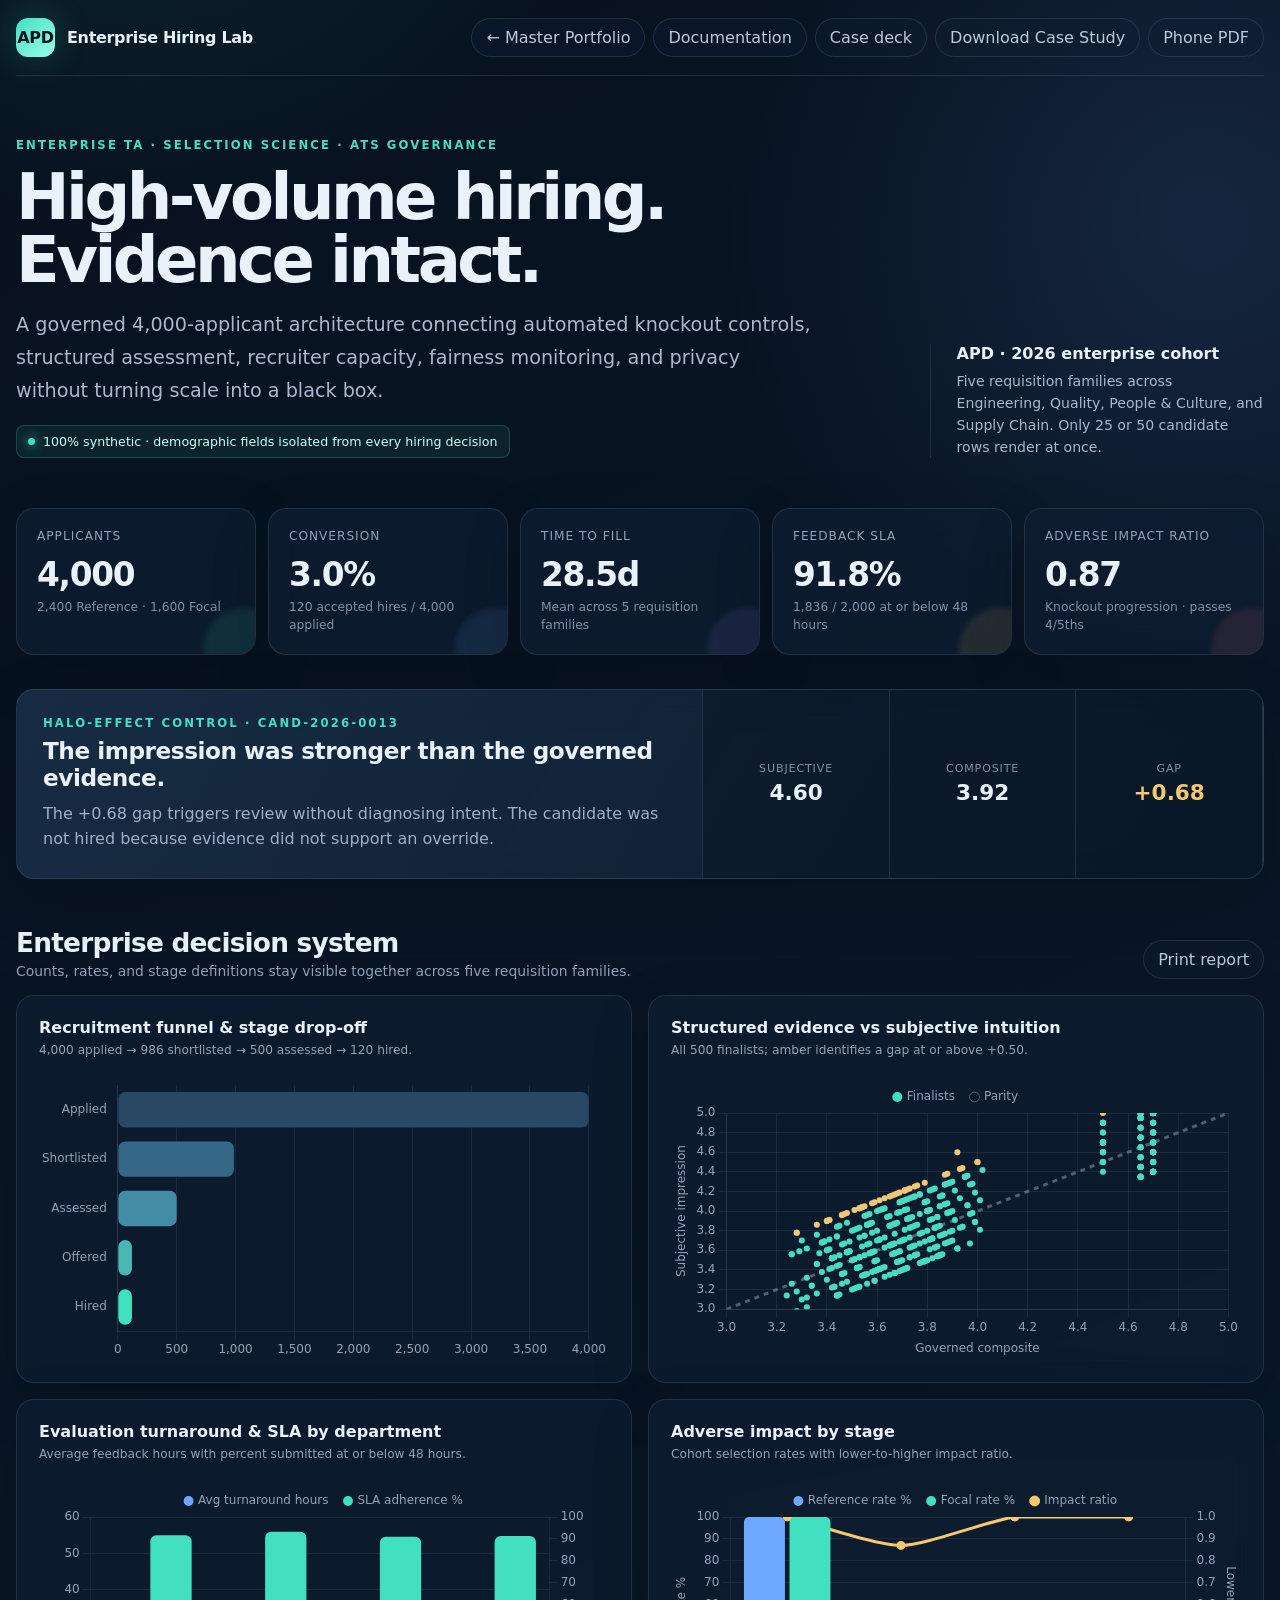
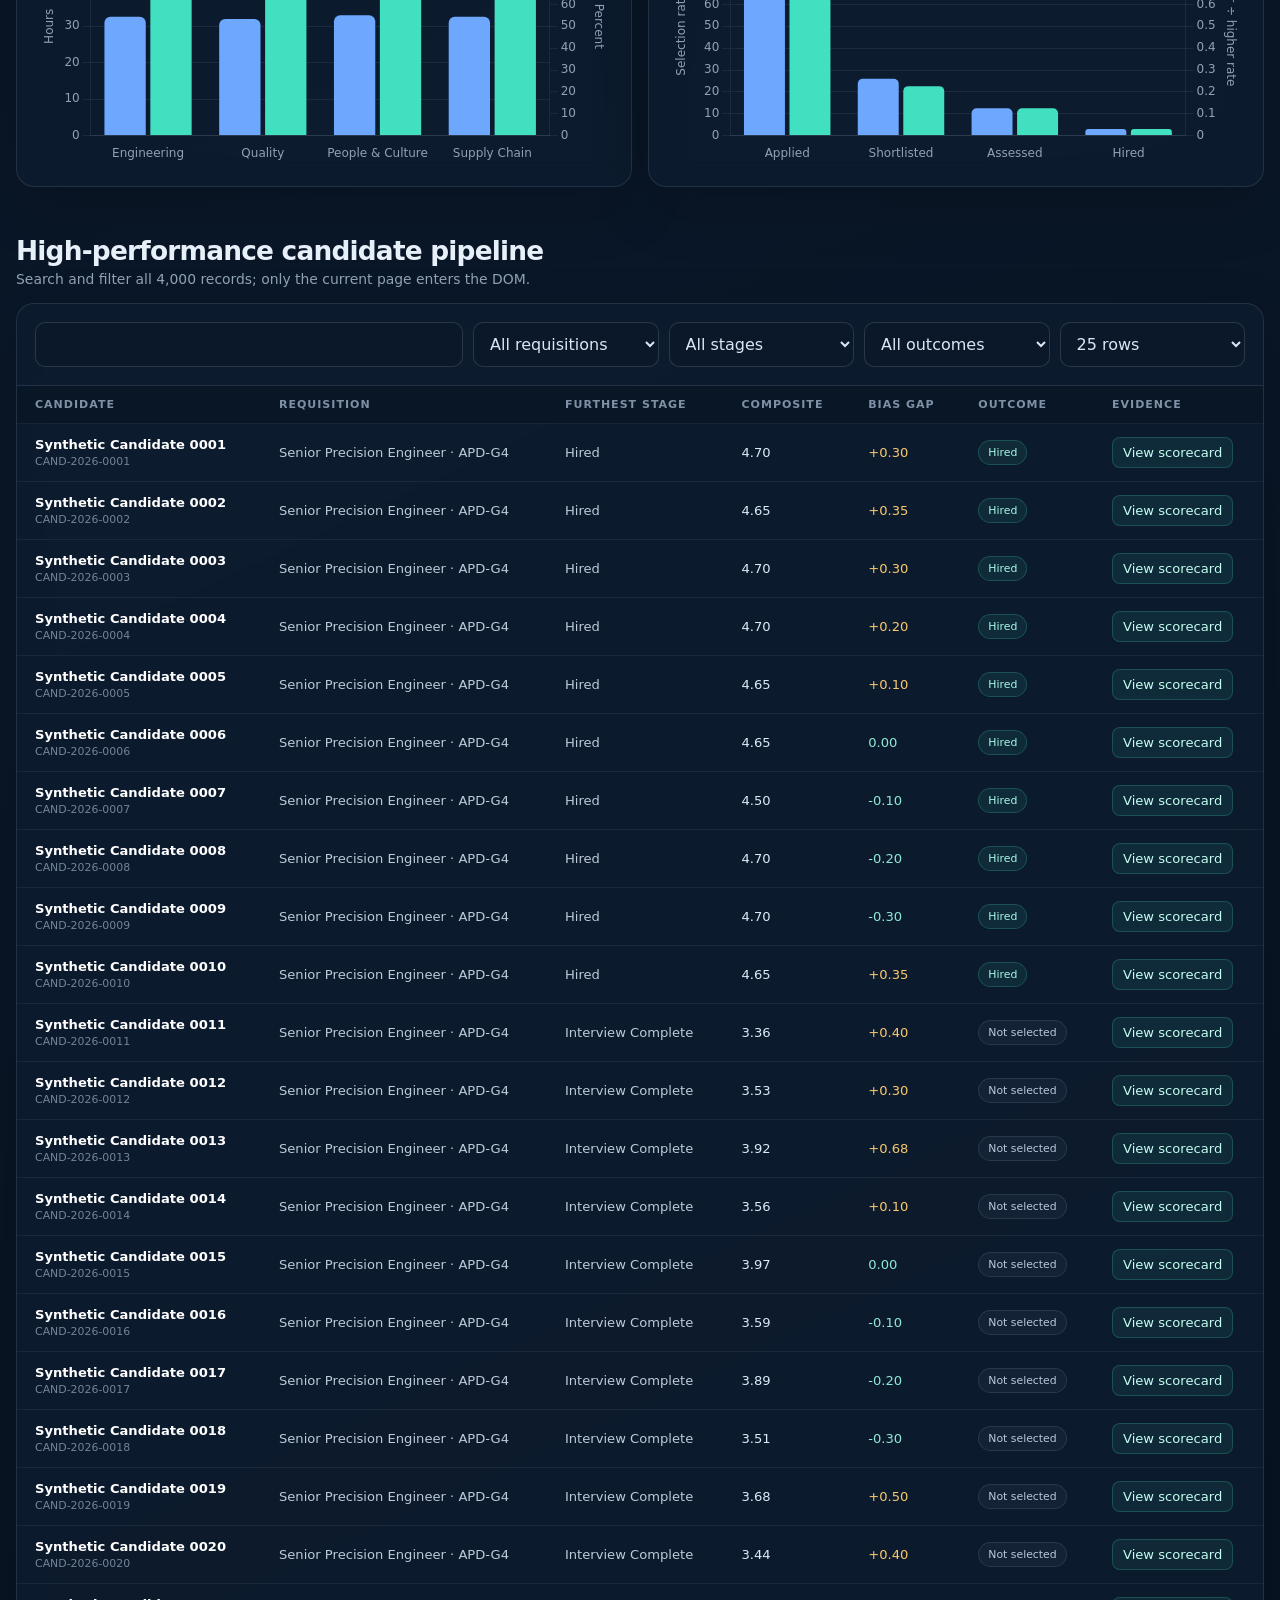
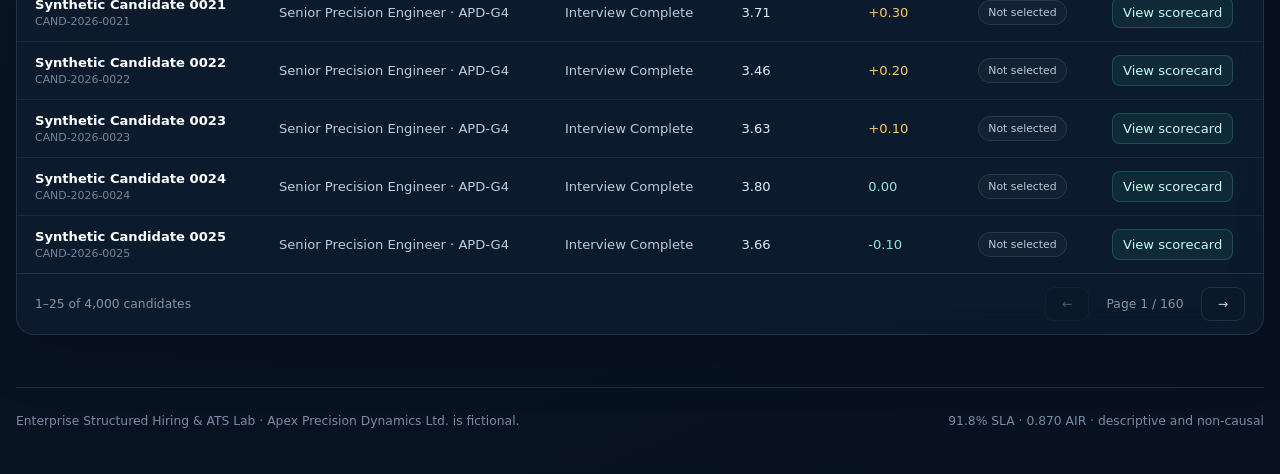
